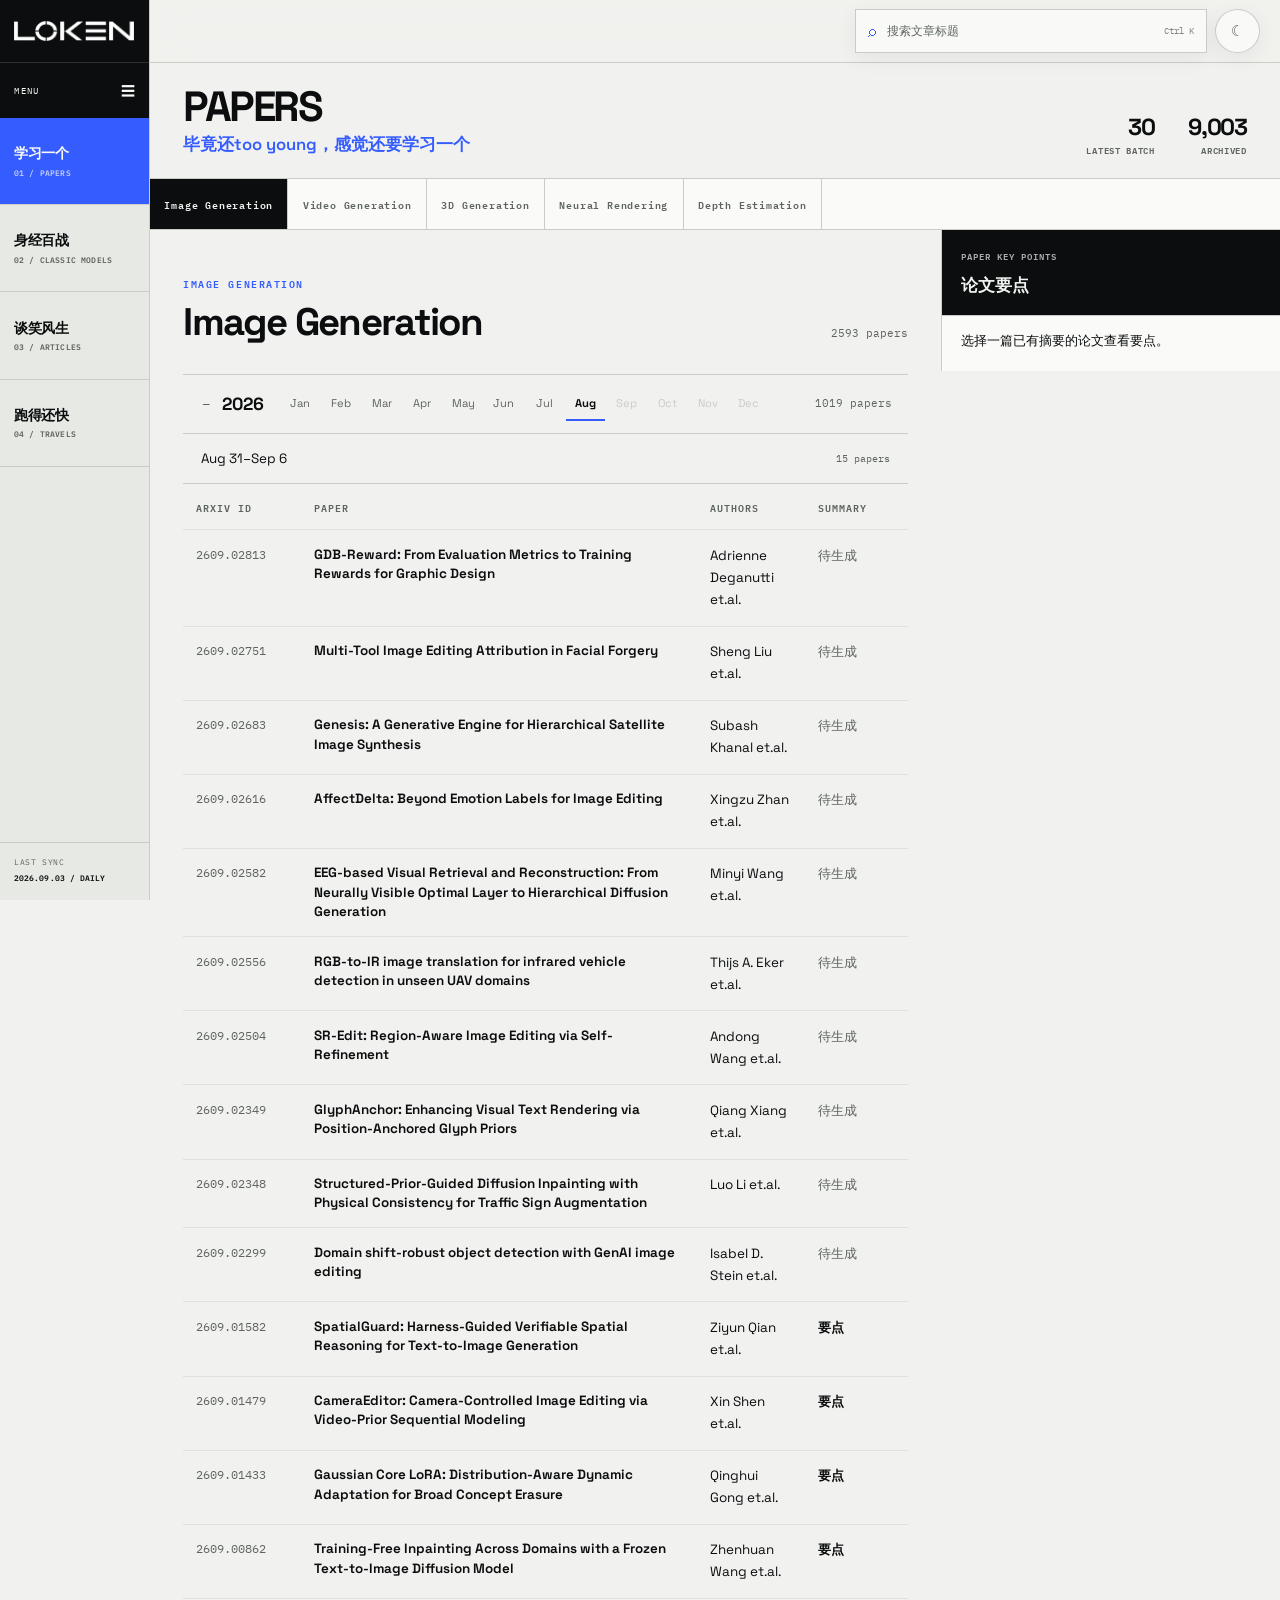
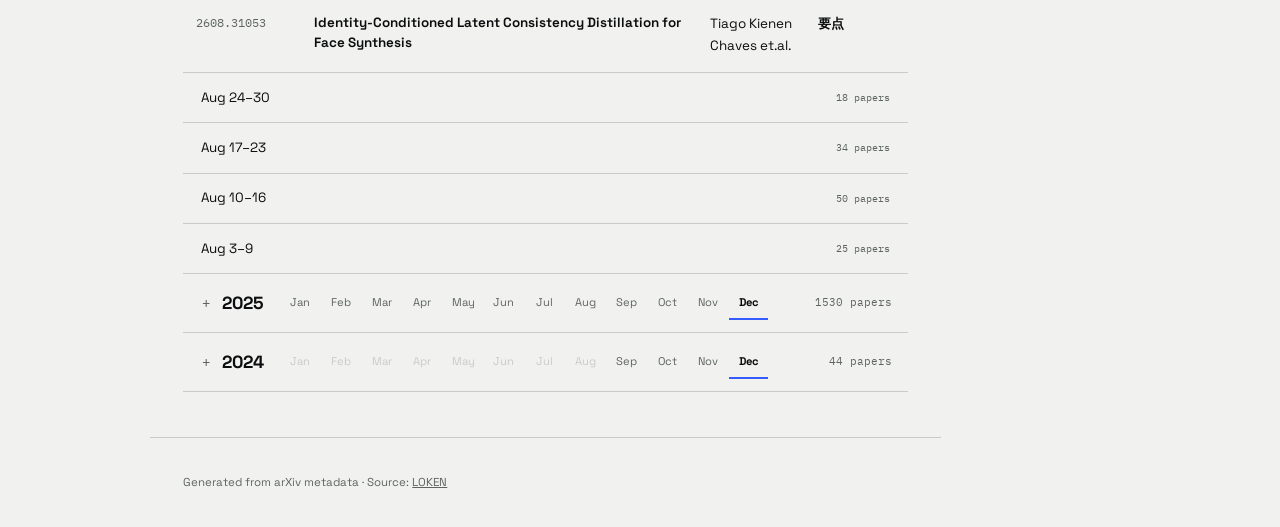
==== docs/index.html @ 2767a49e "fix: preserve inline navigation access" ====
<!doctype html>
<html lang="zh-CN">
<head>
  <meta charset="utf-8">
  <meta name="viewport" content="width=device-width, initial-scale=1">
  <meta name="description" content="A daily index of image, video, and 3D generation, neural rendering, and depth estimation papers from arXiv.">
  <title>LOKEN</title>
  <script>
    (() => {
      document.documentElement.classList.add("js");
      let theme = null;
      let contextOpen = null;
      try {
        theme = window.localStorage.getItem("arxiv-theme");
        contextOpen = window.localStorage.getItem("togos-secondary-sidebar-collapsed");
      } catch (error) { /* Storage can be unavailable. */ }
      if (theme !== "light" && theme !== "dark") {
        theme = window.matchMedia("(prefers-color-scheme: dark)").matches ? "dark" : "light";
      }
      document.documentElement.dataset.theme = theme;
      if (contextOpen === "false") document.documentElement.dataset.contextOpen = "true";
    })();
  </script>
  <link rel="stylesheet" href="assets/css/site.css?v=11">
  <script src="assets/js/site-shell.js?v=11" defer></script>
  <script src="assets/js/search-core.js?v=11" defer></script>
  <script src="assets/js/search.js?v=11" defer></script>
  <script src="assets/js/sidebar.js?v=11" defer></script>
</head>
<body data-site-root="" data-active-section="learning" class="learning-page">
  <header class="site-utility" aria-label="页面工具">
    <button class="sidebar-toggle" type="button" aria-controls="navigation-shell" aria-expanded="false">
      <span aria-hidden="true" data-sidebar-toggle-icon>☰</span><span data-sidebar-toggle-label>导航</span>
    </button>
    <div class="site-search" data-search-root>
      <label class="site-search-field" for="search-input">
        <span aria-hidden="true">⌕</span>
        <input id="search-input" type="search" placeholder="搜索文章标题"
               aria-label="搜索文章标题" role="combobox"
               autocomplete="off" aria-autocomplete="list" aria-controls="search-results" aria-expanded="false">
        <kbd aria-hidden="true">Ctrl K</kbd>
      </label>
      <div class="search-popover" data-search-popover hidden>
        <p class="search-status" data-search-status aria-live="polite">输入标题关键词开始搜索</p>
        <div id="search-results" class="search-results" data-search-results role="listbox"></div>
      </div>
    </div>
    <button class="theme-toggle" type="button" aria-label="切换颜色主题" aria-pressed="false">
      <span data-theme-icon aria-hidden="true"></span>
    </button>
  </header>
  <div class="sidebar-scrim" data-sidebar-close></div>
<div class="navigation-shell" id="navigation-shell">
  <button class="navigation-close" type="button" data-navigation-close
          aria-label="关闭导航" hidden>×</button>
  <aside class="primary-sidebar" aria-label="知识主题">
    <a class="primary-brand" href="index.html" aria-label="LOKEN 首页"><img class="brand-logo" src="assets/images/loken-logo.png" width="1990" height="329" alt=""></a>
    <div class="primary-menu" aria-hidden="true"><span>MENU</span><span>☰</span></div>
    <nav class="primary-navigation" aria-label="知识主题">
      <a class="primary-nav-item is-active" href="index.html" aria-current="page"><span class="primary-nav-copy"><span class="primary-nav-label">学习一个</span><span class="primary-nav-meta">01 / PAPERS</span></span></a>
      <a class="primary-nav-item" href="milestone-models/flux.html"><span class="primary-nav-copy"><span class="primary-nav-label">身经百战</span><span class="primary-nav-meta">02 / CLASSIC MODELS</span></span></a>
      <a class="primary-nav-item" href="writings/index.html"><span class="primary-nav-copy"><span class="primary-nav-label">谈笑风生</span><span class="primary-nav-meta">03 / ARTICLES</span></span></a>
      <a class="primary-nav-item" href="journeys/index.html"><span class="primary-nav-copy"><span class="primary-nav-label">跑得还快</span><span class="primary-nav-meta">04 / TRAVELS</span></span></a>
    </nav>
    <div class="primary-sidebar-status"><span>LAST SYNC</span><strong>2026.09.03 / DAILY</strong></div>
  </aside>
</div>
  <main class="page-content" id="top">
    <header class="hero">
      <div class="section-intro">
        <h1 class="section-intro-title" id="section-learning-title">PAPERS</h1>
        <p class="section-intro-description">毕竟还too young，感觉还要学习一个</p>
      </div>
      <div class="hero-stats" aria-label="主题统计">
        <div><strong>30</strong><span>LATEST BATCH</span></div>
        <div><strong>9,003</strong><span>ARCHIVED</span></div>
      </div>
    </header>
<nav class="context-strip" aria-label="本页快捷目录" data-topic-navigation>
    <a class="context-strip-link is-active" href="?topic=image-generation#image-generation" aria-current="location" data-topic-filter="image-generation">Image Generation</a>
    <a class="context-strip-link" href="?topic=video-generation#video-generation" data-topic-filter="video-generation">Video Generation</a>
    <a class="context-strip-link" href="?topic=3d-generation#3d-generation" data-topic-filter="3d-generation">3D Generation</a>
    <a class="context-strip-link" href="?topic=neural-rendering#neural-rendering" data-topic-filter="neural-rendering">Neural Rendering</a>
    <a class="context-strip-link" href="?topic=depth-estimation#depth-estimation" data-topic-filter="depth-estimation">Depth Estimation</a>
  </nav>
<div class="learning-workspace">
  <div class="learning-archive">
<section class="topic-section is-topic-active" id="image-generation" data-topic-section="image-generation">
  <header class="topic-header">
    <p>Image Generation</p>
    <h2>Image Generation</h2>
    <span>2593 papers</span>
  </header>
  <section class="archive-year" data-archive-year data-expanded="true">
    <div class="archive-year-header">
      <button class="archive-year-toggle" type="button" aria-expanded="true" aria-controls="image-generation-2026-content">
        <span>2026</span>
      </button>
      <div class="archive-month-tabs" role="tablist" aria-label="2026 months">
        <button id="image-generation-2026-01-tab" type="button" role="tab" aria-controls="image-generation-2026-01" aria-selected="false" tabindex="-1" data-month-target="image-generation-2026-01">Jan</button>
        <button id="image-generation-2026-02-tab" type="button" role="tab" aria-controls="image-generation-2026-02" aria-selected="false" tabindex="-1" data-month-target="image-generation-2026-02">Feb</button>
        <button id="image-generation-2026-03-tab" type="button" role="tab" aria-controls="image-generation-2026-03" aria-selected="false" tabindex="-1" data-month-target="image-generation-2026-03">Mar</button>
        <button id="image-generation-2026-04-tab" type="button" role="tab" aria-controls="image-generation-2026-04" aria-selected="false" tabindex="-1" data-month-target="image-generation-2026-04">Apr</button>
        <button id="image-generation-2026-05-tab" type="button" role="tab" aria-controls="image-generation-2026-05" aria-selected="false" tabindex="-1" data-month-target="image-generation-2026-05">May</button>
        <button id="image-generation-2026-06-tab" type="button" role="tab" aria-controls="image-generation-2026-06" aria-selected="false" tabindex="-1" data-month-target="image-generation-2026-06">Jun</button>
        <button id="image-generation-2026-07-tab" type="button" role="tab" aria-controls="image-generation-2026-07" aria-selected="false" tabindex="-1" data-month-target="image-generation-2026-07">Jul</button>
        <button id="image-generation-2026-08-tab" type="button" role="tab" aria-controls="image-generation-2026-08" aria-selected="true" tabindex="0" data-month-target="image-generation-2026-08">Aug</button>
        <button type="button" role="tab" disabled aria-disabled="true" aria-selected="false">Sep</button>
        <button type="button" role="tab" disabled aria-disabled="true" aria-selected="false">Oct</button>
        <button type="button" role="tab" disabled aria-disabled="true" aria-selected="false">Nov</button>
        <button type="button" role="tab" disabled aria-disabled="true" aria-selected="false">Dec</button>
      </div>
      <span class="archive-year-count">1019 papers</span>
    </div>
    <div class="archive-year-content" id="image-generation-2026-content">
      <section class="archive-month-panel" id="image-generation-2026-08" role="tabpanel" aria-labelledby="image-generation-2026-08-tab" aria-hidden="false" data-active="true">
        <details class="archive-week" id="image-generation-2026-08-week-2026-08-31" open>
          <summary><span>Aug 31–Sep 6</span><span>15 papers</span></summary>
<div class="table-scroll">
  <table class="paper-table">
    <thead><tr><th>Arxiv ID</th><th>Paper</th><th>Authors</th><th>Summary</th></tr></thead>
    <tbody>
      <tr id="paper-2609.02813"><td class="paper-id" data-label="Arxiv ID"><a href="https://arxiv.org/abs/2609.02813" target="_blank" rel="noopener">2609.02813</a></td><td class="paper-title" data-label="Paper"><a href="https://arxiv.org/abs/2609.02813" target="_blank" rel="noopener">GDB-Reward: From Evaluation Metrics to Training Rewards for Graphic Design</a></td><td data-label="Authors">Adrienne Deganutti et.al.</td><td class="paper-summary" data-label="Summary"><span class="summary-pending">待生成</span></td></tr>
      <tr id="paper-2609.02751"><td class="paper-id" data-label="Arxiv ID"><a href="https://arxiv.org/abs/2609.02751" target="_blank" rel="noopener">2609.02751</a></td><td class="paper-title" data-label="Paper"><a href="https://arxiv.org/abs/2609.02751" target="_blank" rel="noopener">Multi-Tool Image Editing Attribution in Facial Forgery</a></td><td data-label="Authors">Sheng Liu et.al.</td><td class="paper-summary" data-label="Summary"><span class="summary-pending">待生成</span></td></tr>
      <tr id="paper-2609.02683"><td class="paper-id" data-label="Arxiv ID"><a href="https://arxiv.org/abs/2609.02683" target="_blank" rel="noopener">2609.02683</a></td><td class="paper-title" data-label="Paper"><a href="https://arxiv.org/abs/2609.02683" target="_blank" rel="noopener">Genesis: A Generative Engine for Hierarchical Satellite Image Synthesis</a></td><td data-label="Authors">Subash Khanal et.al.</td><td class="paper-summary" data-label="Summary"><span class="summary-pending">待生成</span></td></tr>
      <tr id="paper-2609.02616"><td class="paper-id" data-label="Arxiv ID"><a href="https://arxiv.org/abs/2609.02616" target="_blank" rel="noopener">2609.02616</a></td><td class="paper-title" data-label="Paper"><a href="https://arxiv.org/abs/2609.02616" target="_blank" rel="noopener">AffectDelta: Beyond Emotion Labels for Image Editing</a></td><td data-label="Authors">Xingzu Zhan et.al.</td><td class="paper-summary" data-label="Summary"><span class="summary-pending">待生成</span></td></tr>
      <tr id="paper-2609.02582"><td class="paper-id" data-label="Arxiv ID"><a href="https://arxiv.org/abs/2609.02582" target="_blank" rel="noopener">2609.02582</a></td><td class="paper-title" data-label="Paper"><a href="https://arxiv.org/abs/2609.02582" target="_blank" rel="noopener">EEG-based Visual Retrieval and Reconstruction: From Neurally Visible Optimal Layer to Hierarchical Diffusion Generation</a></td><td data-label="Authors">Minyi Wang et.al.</td><td class="paper-summary" data-label="Summary"><span class="summary-pending">待生成</span></td></tr>
      <tr id="paper-2609.02556"><td class="paper-id" data-label="Arxiv ID"><a href="https://arxiv.org/abs/2609.02556" target="_blank" rel="noopener">2609.02556</a></td><td class="paper-title" data-label="Paper"><a href="https://arxiv.org/abs/2609.02556" target="_blank" rel="noopener">RGB-to-IR image translation for infrared vehicle detection in unseen UAV domains</a></td><td data-label="Authors">Thijs A. Eker et.al.</td><td class="paper-summary" data-label="Summary"><span class="summary-pending">待生成</span></td></tr>
      <tr id="paper-2609.02504"><td class="paper-id" data-label="Arxiv ID"><a href="https://arxiv.org/abs/2609.02504" target="_blank" rel="noopener">2609.02504</a></td><td class="paper-title" data-label="Paper"><a href="https://arxiv.org/abs/2609.02504" target="_blank" rel="noopener">SR-Edit: Region-Aware Image Editing via Self-Refinement</a></td><td data-label="Authors">Andong Wang et.al.</td><td class="paper-summary" data-label="Summary"><span class="summary-pending">待生成</span></td></tr>
      <tr id="paper-2609.02349"><td class="paper-id" data-label="Arxiv ID"><a href="https://arxiv.org/abs/2609.02349" target="_blank" rel="noopener">2609.02349</a></td><td class="paper-title" data-label="Paper"><a href="https://arxiv.org/abs/2609.02349" target="_blank" rel="noopener">GlyphAnchor: Enhancing Visual Text Rendering via Position-Anchored Glyph Priors</a></td><td data-label="Authors">Qiang Xiang et.al.</td><td class="paper-summary" data-label="Summary"><span class="summary-pending">待生成</span></td></tr>
      <tr id="paper-2609.02348"><td class="paper-id" data-label="Arxiv ID"><a href="https://arxiv.org/abs/2609.02348" target="_blank" rel="noopener">2609.02348</a></td><td class="paper-title" data-label="Paper"><a href="https://arxiv.org/abs/2609.02348" target="_blank" rel="noopener">Structured-Prior-Guided Diffusion Inpainting with Physical Consistency for Traffic Sign Augmentation</a></td><td data-label="Authors">Luo Li et.al.</td><td class="paper-summary" data-label="Summary"><span class="summary-pending">待生成</span></td></tr>
      <tr id="paper-2609.02299"><td class="paper-id" data-label="Arxiv ID"><a href="https://arxiv.org/abs/2609.02299" target="_blank" rel="noopener">2609.02299</a></td><td class="paper-title" data-label="Paper"><a href="https://arxiv.org/abs/2609.02299" target="_blank" rel="noopener">Domain shift-robust object detection with GenAI image editing</a></td><td data-label="Authors">Isabel D. Stein et.al.</td><td class="paper-summary" data-label="Summary"><span class="summary-pending">待生成</span></td></tr>
      <tr id="paper-2609.01582"><td class="paper-id" data-label="Arxiv ID"><a href="https://arxiv.org/abs/2609.01582" target="_blank" rel="noopener">2609.01582</a></td><td class="paper-title" data-label="Paper"><a href="https://arxiv.org/abs/2609.01582" target="_blank" rel="noopener">SpatialGuard: Harness-Guided Verifiable Spatial Reasoning for Text-to-Image Generation</a></td><td data-label="Authors">Ziyun Qian et.al.</td><td class="paper-summary" data-label="Summary"><a class="summary-link" href="notes/image-generation.html#summary-2609.01582" data-summary-url="notes/image-generation.html#summary-2609.01582" data-summary-id="summary-2609.01582" aria-controls="paper-summary-panel" aria-expanded="false">要点</a></td></tr>
      <tr id="paper-2609.01479"><td class="paper-id" data-label="Arxiv ID"><a href="https://arxiv.org/abs/2609.01479" target="_blank" rel="noopener">2609.01479</a></td><td class="paper-title" data-label="Paper"><a href="https://arxiv.org/abs/2609.01479" target="_blank" rel="noopener">CameraEditor: Camera-Controlled Image Editing via Video-Prior Sequential Modeling</a></td><td data-label="Authors">Xin Shen et.al.</td><td class="paper-summary" data-label="Summary"><a class="summary-link" href="notes/image-generation.html#summary-2609.01479" data-summary-url="notes/image-generation.html#summary-2609.01479" data-summary-id="summary-2609.01479" aria-controls="paper-summary-panel" aria-expanded="false">要点</a></td></tr>
      <tr id="paper-2609.01433"><td class="paper-id" data-label="Arxiv ID"><a href="https://arxiv.org/abs/2609.01433" target="_blank" rel="noopener">2609.01433</a></td><td class="paper-title" data-label="Paper"><a href="https://arxiv.org/abs/2609.01433" target="_blank" rel="noopener">Gaussian Core LoRA: Distribution-Aware Dynamic Adaptation for Broad Concept Erasure</a></td><td data-label="Authors">Qinghui Gong et.al.</td><td class="paper-summary" data-label="Summary"><a class="summary-link" href="notes/image-generation.html#summary-2609.01433" data-summary-url="notes/image-generation.html#summary-2609.01433" data-summary-id="summary-2609.01433" aria-controls="paper-summary-panel" aria-expanded="false">要点</a></td></tr>
      <tr id="paper-2609.00862"><td class="paper-id" data-label="Arxiv ID"><a href="https://arxiv.org/abs/2609.00862" target="_blank" rel="noopener">2609.00862</a></td><td class="paper-title" data-label="Paper"><a href="https://arxiv.org/abs/2609.00862" target="_blank" rel="noopener">Training-Free Inpainting Across Domains with a Frozen Text-to-Image Diffusion Model</a></td><td data-label="Authors">Zhenhuan Wang et.al.</td><td class="paper-summary" data-label="Summary"><a class="summary-link" href="notes/image-generation.html#summary-2609.00862" data-summary-url="notes/image-generation.html#summary-2609.00862" data-summary-id="summary-2609.00862" aria-controls="paper-summary-panel" aria-expanded="false">要点</a></td></tr>
      <tr id="paper-2608.31053"><td class="paper-id" data-label="Arxiv ID"><a href="https://arxiv.org/abs/2608.31053" target="_blank" rel="noopener">2608.31053</a></td><td class="paper-title" data-label="Paper"><a href="https://arxiv.org/abs/2608.31053" target="_blank" rel="noopener">Identity-Conditioned Latent Consistency Distillation for Face Synthesis</a></td><td data-label="Authors">Tiago Kienen Chaves et.al.</td><td class="paper-summary" data-label="Summary"><a class="summary-link" href="notes/image-generation.html#summary-2608.31053" data-summary-url="notes/image-generation.html#summary-2608.31053" data-summary-id="summary-2608.31053" aria-controls="paper-summary-panel" aria-expanded="false">要点</a></td></tr>
    </tbody>
  </table>
</div>
        </details>
        <details class="archive-week" id="image-generation-2026-08-week-2026-08-24">
          <summary><span>Aug 24–30</span><span>18 papers</span></summary>
<div class="table-scroll">
  <table class="paper-table">
    <thead><tr><th>Arxiv ID</th><th>Paper</th><th>Authors</th><th>Summary</th></tr></thead>
    <tbody>
      <tr id="paper-2608.29997"><td class="paper-id" data-label="Arxiv ID"><a href="https://arxiv.org/abs/2608.29997" target="_blank" rel="noopener">2608.29997</a></td><td class="paper-title" data-label="Paper"><a href="https://arxiv.org/abs/2608.29997" target="_blank" rel="noopener">Discrete Diffusion Bridges for Spatiotemporally Aligned Image Translation and Generation</a></td><td data-label="Authors">Xing Xie et.al.</td><td class="paper-summary" data-label="Summary"><a class="summary-link" href="notes/image-generation.html#summary-2608.29997" data-summary-url="notes/image-generation.html#summary-2608.29997" data-summary-id="summary-2608.29997" aria-controls="paper-summary-panel" aria-expanded="false">要点</a></td></tr>
      <tr id="paper-2608.29925"><td class="paper-id" data-label="Arxiv ID"><a href="https://arxiv.org/abs/2608.29925" target="_blank" rel="noopener">2608.29925</a></td><td class="paper-title" data-label="Paper"><a href="https://arxiv.org/abs/2608.29925" target="_blank" rel="noopener">Dior: Drawing the Light of Image via Material-Decoupled Illumination Representation</a></td><td data-label="Authors">Xuanpu Zhang et.al.</td><td class="paper-summary" data-label="Summary"><a class="summary-link" href="notes/image-generation.html#summary-2608.29925" data-summary-url="notes/image-generation.html#summary-2608.29925" data-summary-id="summary-2608.29925" aria-controls="paper-summary-panel" aria-expanded="false">要点</a></td></tr>
      <tr id="paper-2608.29809"><td class="paper-id" data-label="Arxiv ID"><a href="https://arxiv.org/abs/2608.29809" target="_blank" rel="noopener">2608.29809</a></td><td class="paper-title" data-label="Paper"><a href="https://arxiv.org/abs/2608.29809" target="_blank" rel="noopener">RegionCache: Semantic-Aware Region Reuse for Efficient Multi-Turn Image Generation</a></td><td data-label="Authors">Peizheng Li et.al.</td><td class="paper-summary" data-label="Summary"><a class="summary-link" href="notes/image-generation.html#summary-2608.29809" data-summary-url="notes/image-generation.html#summary-2608.29809" data-summary-id="summary-2608.29809" aria-controls="paper-summary-panel" aria-expanded="false">要点</a></td></tr>
      <tr id="paper-2608.29804"><td class="paper-id" data-label="Arxiv ID"><a href="https://arxiv.org/abs/2608.29804" target="_blank" rel="noopener">2608.29804</a></td><td class="paper-title" data-label="Paper"><a href="https://arxiv.org/abs/2608.29804" target="_blank" rel="noopener">Beyond Global Realism: Virtual Try-On Evaluation and Optimization with Dimension-wise Garment Fidelity Assessment</a></td><td data-label="Authors">Kaidong Zhang et.al.</td><td class="paper-summary" data-label="Summary"><a class="summary-link" href="notes/image-generation.html#summary-2608.29804" data-summary-url="notes/image-generation.html#summary-2608.29804" data-summary-id="summary-2608.29804" aria-controls="paper-summary-panel" aria-expanded="false">要点</a></td></tr>
      <tr id="paper-2608.29335"><td class="paper-id" data-label="Arxiv ID"><a href="https://arxiv.org/abs/2608.29335" target="_blank" rel="noopener">2608.29335</a></td><td class="paper-title" data-label="Paper"><a href="https://arxiv.org/abs/2608.29335" target="_blank" rel="noopener">GenFirst: Generation Before Reconstruction for Stable End-to-End Latent Generative Modeling</a></td><td data-label="Authors">Guangting Zheng et.al.</td><td class="paper-summary" data-label="Summary"><a class="summary-link" href="notes/image-generation.html#summary-2608.29335" data-summary-url="notes/image-generation.html#summary-2608.29335" data-summary-id="summary-2608.29335" aria-controls="paper-summary-panel" aria-expanded="false">要点</a></td></tr>
      <tr id="paper-2608.29233"><td class="paper-id" data-label="Arxiv ID"><a href="https://arxiv.org/abs/2608.29233" target="_blank" rel="noopener">2608.29233</a></td><td class="paper-title" data-label="Paper"><a href="https://arxiv.org/abs/2608.29233" target="_blank" rel="noopener">Generalization over Memorization: Generalization-Aware Diffusion Adaptation for Single-Image Multi-View Synthesis</a></td><td data-label="Authors">Jie Li et.al.</td><td class="paper-summary" data-label="Summary"><a class="summary-link" href="notes/image-generation.html#summary-2608.29233" data-summary-url="notes/image-generation.html#summary-2608.29233" data-summary-id="summary-2608.29233" aria-controls="paper-summary-panel" aria-expanded="false">要点</a></td></tr>
      <tr id="paper-2608.29160"><td class="paper-id" data-label="Arxiv ID"><a href="https://arxiv.org/abs/2608.29160" target="_blank" rel="noopener">2608.29160</a></td><td class="paper-title" data-label="Paper"><a href="https://arxiv.org/abs/2608.29160" target="_blank" rel="noopener">Training-Free Hidden-State Refinement for Flow-Matching Image Generators</a></td><td data-label="Authors">Yuanyi Yan et.al.</td><td class="paper-summary" data-label="Summary"><a class="summary-link" href="notes/image-generation.html#summary-2608.29160" data-summary-url="notes/image-generation.html#summary-2608.29160" data-summary-id="summary-2608.29160" aria-controls="paper-summary-panel" aria-expanded="false">要点</a></td></tr>
      <tr id="paper-2608.28082"><td class="paper-id" data-label="Arxiv ID"><a href="https://arxiv.org/abs/2608.28082" target="_blank" rel="noopener">2608.28082</a></td><td class="paper-title" data-label="Paper"><a href="https://arxiv.org/abs/2608.28082" target="_blank" rel="noopener">Attribute Token Arithmetic: Disentangled and Continuous Semantic Control for Visual Autoregressive Models</a></td><td data-label="Authors">Xindi Yang et.al.</td><td class="paper-summary" data-label="Summary"><a class="summary-link" href="notes/image-generation.html#summary-2608.28082" data-summary-url="notes/image-generation.html#summary-2608.28082" data-summary-id="summary-2608.28082" aria-controls="paper-summary-panel" aria-expanded="false">要点</a></td></tr>
      <tr id="paper-2608.26956"><td class="paper-id" data-label="Arxiv ID"><a href="https://arxiv.org/abs/2608.26956" target="_blank" rel="noopener">2608.26956</a></td><td class="paper-title" data-label="Paper"><a href="https://arxiv.org/abs/2608.26956" target="_blank" rel="noopener">RubricRM: Generative Reward Modeling via Dynamic Rubrics for Image Generation and Editing</a></td><td data-label="Authors">Zijian Kan et.al.</td><td class="paper-summary" data-label="Summary"><a class="summary-link" href="notes/image-generation.html#summary-2608.26956" data-summary-url="notes/image-generation.html#summary-2608.26956" data-summary-id="summary-2608.26956" aria-controls="paper-summary-panel" aria-expanded="false">要点</a></td></tr>
      <tr id="paper-2608.25648"><td class="paper-id" data-label="Arxiv ID"><a href="https://arxiv.org/abs/2608.25648" target="_blank" rel="noopener">2608.25648</a></td><td class="paper-title" data-label="Paper"><a href="https://arxiv.org/abs/2608.25648" target="_blank" rel="noopener">MAMA-FLUX.2: Image-to-Image Synthesis of Post-Contrast Breast DCE-MRI for the MAMA-SYNTH Challenge</a></td><td data-label="Authors">Kamil Kwarciak et.al.</td><td class="paper-summary" data-label="Summary"><a class="summary-link" href="notes/image-generation.html#summary-2608.25648" data-summary-url="notes/image-generation.html#summary-2608.25648" data-summary-id="summary-2608.25648" aria-controls="paper-summary-panel" aria-expanded="false">要点</a></td></tr>
      <tr id="paper-2608.25386"><td class="paper-id" data-label="Arxiv ID"><a href="https://arxiv.org/abs/2608.25386" target="_blank" rel="noopener">2608.25386</a></td><td class="paper-title" data-label="Paper"><a href="https://arxiv.org/abs/2608.25386" target="_blank" rel="noopener">Efficient Training with Foresight: Multi-Token Auxiliary Supervision for Autoregressive Image Generation</a></td><td data-label="Authors">Guo Niu et.al.</td><td class="paper-summary" data-label="Summary"><a class="summary-link" href="notes/image-generation.html#summary-2608.25386" data-summary-url="notes/image-generation.html#summary-2608.25386" data-summary-id="summary-2608.25386" aria-controls="paper-summary-panel" aria-expanded="false">要点</a></td></tr>
      <tr id="paper-2608.25380"><td class="paper-id" data-label="Arxiv ID"><a href="https://arxiv.org/abs/2608.25380" target="_blank" rel="noopener">2608.25380</a></td><td class="paper-title" data-label="Paper"><a href="https://arxiv.org/abs/2608.25380" target="_blank" rel="noopener">APT: Accelerating Diffusion Transformers via Attention Probability-Guided Pruning and Quantization</a></td><td data-label="Authors">Sungyeob Yoo et.al.</td><td class="paper-summary" data-label="Summary"><a class="summary-link" href="notes/image-generation.html#summary-2608.25380" data-summary-url="notes/image-generation.html#summary-2608.25380" data-summary-id="summary-2608.25380" aria-controls="paper-summary-panel" aria-expanded="false">要点</a></td></tr>
      <tr id="paper-2608.24563"><td class="paper-id" data-label="Arxiv ID"><a href="https://arxiv.org/abs/2608.24563" target="_blank" rel="noopener">2608.24563</a></td><td class="paper-title" data-label="Paper"><a href="https://arxiv.org/abs/2608.24563" target="_blank" rel="noopener">X-MULTI: VLM-based Imaging Factor Disentanglement for Factor-Aware Image Synthesis</a></td><td data-label="Authors">Sonali Godavarthy et.al.</td><td class="paper-summary" data-label="Summary"><a class="summary-link" href="notes/image-generation.html#summary-2608.24563" data-summary-url="notes/image-generation.html#summary-2608.24563" data-summary-id="summary-2608.24563" aria-controls="paper-summary-panel" aria-expanded="false">要点</a></td></tr>
      <tr id="paper-2608.24119"><td class="paper-id" data-label="Arxiv ID"><a href="https://arxiv.org/abs/2608.24119" target="_blank" rel="noopener">2608.24119</a></td><td class="paper-title" data-label="Paper"><a href="https://arxiv.org/abs/2608.24119" target="_blank" rel="noopener">TransPhy: Visual In-Context Learning for Physically Grounded Image Editing</a></td><td data-label="Authors">Siyi Xie et.al.</td><td class="paper-summary" data-label="Summary"><a class="summary-link" href="notes/image-generation.html#summary-2608.24119" data-summary-url="notes/image-generation.html#summary-2608.24119" data-summary-id="summary-2608.24119" aria-controls="paper-summary-panel" aria-expanded="false">要点</a></td></tr>
      <tr id="paper-2608.23999"><td class="paper-id" data-label="Arxiv ID"><a href="https://arxiv.org/abs/2608.23999" target="_blank" rel="noopener">2608.23999</a></td><td class="paper-title" data-label="Paper"><a href="https://arxiv.org/abs/2608.23999" target="_blank" rel="noopener">The urban right to AI: Pluralistic co-design and governance of public space</a></td><td data-label="Authors">Rashid Mushkani et.al.</td><td class="paper-summary" data-label="Summary"><a class="summary-link" href="notes/image-generation.html#summary-2608.23999" data-summary-url="notes/image-generation.html#summary-2608.23999" data-summary-id="summary-2608.23999" aria-controls="paper-summary-panel" aria-expanded="false">要点</a></td></tr>
      <tr id="paper-2608.23140"><td class="paper-id" data-label="Arxiv ID"><a href="https://arxiv.org/abs/2608.23140" target="_blank" rel="noopener">2608.23140</a></td><td class="paper-title" data-label="Paper"><a href="https://arxiv.org/abs/2608.23140" target="_blank" rel="noopener">MIVIFI: Bridging Perspective and Fisheye Domains for Training Multi-View Fisheye Image Generation Models</a></td><td data-label="Authors">Matthias Neuwirth-Trapp et.al.</td><td class="paper-summary" data-label="Summary"><a class="summary-link" href="notes/image-generation.html#summary-2608.23140" data-summary-url="notes/image-generation.html#summary-2608.23140" data-summary-id="summary-2608.23140" aria-controls="paper-summary-panel" aria-expanded="false">要点</a></td></tr>
      <tr id="paper-2608.23024"><td class="paper-id" data-label="Arxiv ID"><a href="https://arxiv.org/abs/2608.23024" target="_blank" rel="noopener">2608.23024</a></td><td class="paper-title" data-label="Paper"><a href="https://arxiv.org/abs/2608.23024" target="_blank" rel="noopener">When the Edit Changes the Patient: Measuring Identity Preservation in Counterfactual Retinal Images</a></td><td data-label="Authors">Andrea Posada et.al.</td><td class="paper-summary" data-label="Summary"><a class="summary-link" href="notes/image-generation.html#summary-2608.23024" data-summary-url="notes/image-generation.html#summary-2608.23024" data-summary-id="summary-2608.23024" aria-controls="paper-summary-panel" aria-expanded="false">要点</a></td></tr>
      <tr id="paper-2608.22780"><td class="paper-id" data-label="Arxiv ID"><a href="https://arxiv.org/abs/2608.22780" target="_blank" rel="noopener">2608.22780</a></td><td class="paper-title" data-label="Paper"><a href="https://arxiv.org/abs/2608.22780" target="_blank" rel="noopener">Can We Perform Online RL for Image Editing without Editing Rewards?</a></td><td data-label="Authors">Qichao Ma et.al.</td><td class="paper-summary" data-label="Summary"><a class="summary-link" href="notes/image-generation.html#summary-2608.22780" data-summary-url="notes/image-generation.html#summary-2608.22780" data-summary-id="summary-2608.22780" aria-controls="paper-summary-panel" aria-expanded="false">要点</a></td></tr>
    </tbody>
  </table>
</div>
        </details>
        <details class="archive-week" id="image-generation-2026-08-week-2026-08-17">
          <summary><span>Aug 17–23</span><span>34 papers</span></summary>
<div class="table-scroll">
  <table class="paper-table">
    <thead><tr><th>Arxiv ID</th><th>Paper</th><th>Authors</th><th>Summary</th></tr></thead>
    <tbody>
      <tr id="paper-2608.22619"><td class="paper-id" data-label="Arxiv ID"><a href="https://arxiv.org/abs/2608.22619" target="_blank" rel="noopener">2608.22619</a></td><td class="paper-title" data-label="Paper"><a href="https://arxiv.org/abs/2608.22619" target="_blank" rel="noopener">GET: Generative Embedding Translation for Medical Image Segmentation</a></td><td data-label="Authors">Md Maklachur Rahman et.al.</td><td class="paper-summary" data-label="Summary"><a class="summary-link" href="notes/image-generation.html#summary-2608.22619" data-summary-url="notes/image-generation.html#summary-2608.22619" data-summary-id="summary-2608.22619" aria-controls="paper-summary-panel" aria-expanded="false">要点</a></td></tr>
      <tr id="paper-2608.22521"><td class="paper-id" data-label="Arxiv ID"><a href="https://arxiv.org/abs/2608.22521" target="_blank" rel="noopener">2608.22521</a></td><td class="paper-title" data-label="Paper"><a href="https://arxiv.org/abs/2608.22521" target="_blank" rel="noopener">VISTA: Test-Time Compositional Alignment for Visual Autoregressive Generation</a></td><td data-label="Authors">Hossein Shahabadi et.al.</td><td class="paper-summary" data-label="Summary"><a class="summary-link" href="notes/image-generation.html#summary-2608.22521" data-summary-url="notes/image-generation.html#summary-2608.22521" data-summary-id="summary-2608.22521" aria-controls="paper-summary-panel" aria-expanded="false">要点</a></td></tr>
      <tr id="paper-2608.21776"><td class="paper-id" data-label="Arxiv ID"><a href="https://arxiv.org/abs/2608.21776" target="_blank" rel="noopener">2608.21776</a></td><td class="paper-title" data-label="Paper"><a href="https://arxiv.org/abs/2608.21776" target="_blank" rel="noopener">SpatialDiff: 3D-Aware Object Movement via Implicit Spatial Modeling</a></td><td data-label="Authors">Zheng Liu et.al.</td><td class="paper-summary" data-label="Summary"><a class="summary-link" href="notes/image-generation.html#summary-2608.21776" data-summary-url="notes/image-generation.html#summary-2608.21776" data-summary-id="summary-2608.21776" aria-controls="paper-summary-panel" aria-expanded="false">要点</a></td></tr>
      <tr id="paper-2608.21748"><td class="paper-id" data-label="Arxiv ID"><a href="https://arxiv.org/abs/2608.21748" target="_blank" rel="noopener">2608.21748</a></td><td class="paper-title" data-label="Paper"><a href="https://arxiv.org/abs/2608.21748" target="_blank" rel="noopener">Calibrate What You SHIP: Post-Selection Risk Control for Verifier-Guided Text-to-Image Generation</a></td><td data-label="Authors">Xuanhua Yin et.al.</td><td class="paper-summary" data-label="Summary"><a class="summary-link" href="notes/image-generation.html#summary-2608.21748" data-summary-url="notes/image-generation.html#summary-2608.21748" data-summary-id="summary-2608.21748" aria-controls="paper-summary-panel" aria-expanded="false">要点</a></td></tr>
      <tr id="paper-2608.21713"><td class="paper-id" data-label="Arxiv ID"><a href="https://arxiv.org/abs/2608.21713" target="_blank" rel="noopener">2608.21713</a></td><td class="paper-title" data-label="Paper"><a href="https://arxiv.org/abs/2608.21713" target="_blank" rel="noopener">The Plan, Not the Decoder: Diagnosing and Repairing Compositional Failure in Reasoning-Augmented Text-to-Image Generation</a></td><td data-label="Authors">Ashritha Gonuguntla et.al.</td><td class="paper-summary" data-label="Summary"><a class="summary-link" href="notes/image-generation.html#summary-2608.21713" data-summary-url="notes/image-generation.html#summary-2608.21713" data-summary-id="summary-2608.21713" aria-controls="paper-summary-panel" aria-expanded="false">要点</a></td></tr>
      <tr id="paper-2608.21229"><td class="paper-id" data-label="Arxiv ID"><a href="https://arxiv.org/abs/2608.21229" target="_blank" rel="noopener">2608.21229</a></td><td class="paper-title" data-label="Paper"><a href="https://arxiv.org/abs/2608.21229" target="_blank" rel="noopener">Anchoring Instruction Outside Mask: Exact Reference Caching for Efficient In-Context Diffusion Transformers</a></td><td data-label="Authors">Yangshuai Liu et.al.</td><td class="paper-summary" data-label="Summary"><a class="summary-link" href="notes/image-generation.html#summary-2608.21229" data-summary-url="notes/image-generation.html#summary-2608.21229" data-summary-id="summary-2608.21229" aria-controls="paper-summary-panel" aria-expanded="false">要点</a></td></tr>
      <tr id="paper-2608.20334"><td class="paper-id" data-label="Arxiv ID"><a href="https://arxiv.org/abs/2608.20334" target="_blank" rel="noopener">2608.20334</a></td><td class="paper-title" data-label="Paper"><a href="https://arxiv.org/abs/2608.20334" target="_blank" rel="noopener">Exploring the Performance Frontier of Compact Unified Image Generation Models</a></td><td data-label="Authors">Taihang Hu et.al.</td><td class="paper-summary" data-label="Summary"><a class="summary-link" href="notes/image-generation.html#summary-2608.20334" data-summary-url="notes/image-generation.html#summary-2608.20334" data-summary-id="summary-2608.20334" aria-controls="paper-summary-panel" aria-expanded="false">要点</a></td></tr>
      <tr id="paper-2608.20336"><td class="paper-id" data-label="Arxiv ID"><a href="https://arxiv.org/abs/2608.20336" target="_blank" rel="noopener">2608.20336</a></td><td class="paper-title" data-label="Paper"><a href="https://arxiv.org/abs/2608.20336" target="_blank" rel="noopener">WithEveryone: Unified Planning and Identity Grounding for Group Image Generation</a></td><td data-label="Authors">Hengyuan Xu et.al.</td><td class="paper-summary" data-label="Summary"><a class="summary-link" href="notes/image-generation.html#summary-2608.20336" data-summary-url="notes/image-generation.html#summary-2608.20336" data-summary-id="summary-2608.20336" aria-controls="paper-summary-panel" aria-expanded="false">要点</a></td></tr>
      <tr id="paper-2608.20161"><td class="paper-id" data-label="Arxiv ID"><a href="https://arxiv.org/abs/2608.20161" target="_blank" rel="noopener">2608.20161</a></td><td class="paper-title" data-label="Paper"><a href="https://arxiv.org/abs/2608.20161" target="_blank" rel="noopener">DARS: Dual-Level Credit Assignment RL with Structured Reasoning for Instruction-Based Image Editing</a></td><td data-label="Authors">Haoxiang Cao et.al.</td><td class="paper-summary" data-label="Summary"><a class="summary-link" href="notes/image-generation.html#summary-2608.20161" data-summary-url="notes/image-generation.html#summary-2608.20161" data-summary-id="summary-2608.20161" aria-controls="paper-summary-panel" aria-expanded="false">要点</a></td></tr>
      <tr id="paper-2608.19637"><td class="paper-id" data-label="Arxiv ID"><a href="https://arxiv.org/abs/2608.19637" target="_blank" rel="noopener">2608.19637</a></td><td class="paper-title" data-label="Paper"><a href="https://arxiv.org/abs/2608.19637" target="_blank" rel="noopener">TextRefine: Improving Textual Fidelity, Spatial Placement, and Glyph Rendering for Text Editing in Product Posters</a></td><td data-label="Authors">Honglie Wang et.al.</td><td class="paper-summary" data-label="Summary"><a class="summary-link" href="notes/image-generation.html#summary-2608.19637" data-summary-url="notes/image-generation.html#summary-2608.19637" data-summary-id="summary-2608.19637" aria-controls="paper-summary-panel" aria-expanded="false">要点</a></td></tr>
      <tr id="paper-2608.19000"><td class="paper-id" data-label="Arxiv ID"><a href="https://arxiv.org/abs/2608.19000" target="_blank" rel="noopener">2608.19000</a></td><td class="paper-title" data-label="Paper"><a href="https://arxiv.org/abs/2608.19000" target="_blank" rel="noopener">Mise-en-Scène: Implicit Layout Emergence in Diffusion Transformers for Human-AI Design Co-Creation</a></td><td data-label="Authors">Zipeng Xu et.al.</td><td class="paper-summary" data-label="Summary"><a class="summary-link" href="notes/image-generation.html#summary-2608.19000" data-summary-url="notes/image-generation.html#summary-2608.19000" data-summary-id="summary-2608.19000" aria-controls="paper-summary-panel" aria-expanded="false">要点</a></td></tr>
      <tr id="paper-2608.18968"><td class="paper-id" data-label="Arxiv ID"><a href="https://arxiv.org/abs/2608.18968" target="_blank" rel="noopener">2608.18968</a></td><td class="paper-title" data-label="Paper"><a href="https://arxiv.org/abs/2608.18968" target="_blank" rel="noopener">Frozen DINO Localizes Image Edits Without a Localizer</a></td><td data-label="Authors">Zane Kumar et.al.</td><td class="paper-summary" data-label="Summary"><a class="summary-link" href="notes/image-generation.html#summary-2608.18968" data-summary-url="notes/image-generation.html#summary-2608.18968" data-summary-id="summary-2608.18968" aria-controls="paper-summary-panel" aria-expanded="false">要点</a></td></tr>
      <tr id="paper-2608.18076"><td class="paper-id" data-label="Arxiv ID"><a href="https://arxiv.org/abs/2608.18076" target="_blank" rel="noopener">2608.18076</a></td><td class="paper-title" data-label="Paper"><a href="https://arxiv.org/abs/2608.18076" target="_blank" rel="noopener">From Corpora to Co-Evolving Capabilities: Capability-Centric Data Design for Generalist Image Generation</a></td><td data-label="Authors">Xingjian Wang et.al.</td><td class="paper-summary" data-label="Summary"><a class="summary-link" href="notes/image-generation.html#summary-2608.18076" data-summary-url="notes/image-generation.html#summary-2608.18076" data-summary-id="summary-2608.18076" aria-controls="paper-summary-panel" aria-expanded="false">要点</a></td></tr>
      <tr id="paper-2608.18063"><td class="paper-id" data-label="Arxiv ID"><a href="https://arxiv.org/abs/2608.18063" target="_blank" rel="noopener">2608.18063</a></td><td class="paper-title" data-label="Paper"><a href="https://arxiv.org/abs/2608.18063" target="_blank" rel="noopener">EDITBRIDGE: Towards Faithful and Efficient Ultra-High-Resolution Image Editing</a></td><td data-label="Authors">Jiayi Song et.al.</td><td class="paper-summary" data-label="Summary"><a class="summary-link" href="notes/image-generation.html#summary-2608.18063" data-summary-url="notes/image-generation.html#summary-2608.18063" data-summary-id="summary-2608.18063" aria-controls="paper-summary-panel" aria-expanded="false">要点</a></td></tr>
      <tr id="paper-2608.18040"><td class="paper-id" data-label="Arxiv ID"><a href="https://arxiv.org/abs/2608.18040" target="_blank" rel="noopener">2608.18040</a></td><td class="paper-title" data-label="Paper"><a href="https://arxiv.org/abs/2608.18040" target="_blank" rel="noopener">Optimize Your Sampling: Tuned Diffusion Sampling with Bayesian Optimization</a></td><td data-label="Authors">Travis Zhang et.al.</td><td class="paper-summary" data-label="Summary"><a class="summary-link" href="notes/image-generation.html#summary-2608.18040" data-summary-url="notes/image-generation.html#summary-2608.18040" data-summary-id="summary-2608.18040" aria-controls="paper-summary-panel" aria-expanded="false">要点</a></td></tr>
      <tr id="paper-2608.17995"><td class="paper-id" data-label="Arxiv ID"><a href="https://arxiv.org/abs/2608.17995" target="_blank" rel="noopener">2608.17995</a></td><td class="paper-title" data-label="Paper"><a href="https://arxiv.org/abs/2608.17995" target="_blank" rel="noopener">AViTS: Adaptive Spatiotemporal Token Selection for Efficient Dynamic-Resolution Generation</a></td><td data-label="Authors">Haoran Qin et.al.</td><td class="paper-summary" data-label="Summary"><a class="summary-link" href="notes/image-generation.html#summary-2608.17995" data-summary-url="notes/image-generation.html#summary-2608.17995" data-summary-id="summary-2608.17995" aria-controls="paper-summary-panel" aria-expanded="false">要点</a></td></tr>
      <tr id="paper-2608.17883"><td class="paper-id" data-label="Arxiv ID"><a href="https://arxiv.org/abs/2608.17883" target="_blank" rel="noopener">2608.17883</a></td><td class="paper-title" data-label="Paper"><a href="https://arxiv.org/abs/2608.17883" target="_blank" rel="noopener">Improving Complex Moiré Removal with Generative Supervision</a></td><td data-label="Authors">Xinyang Gu et.al.</td><td class="paper-summary" data-label="Summary"><a class="summary-link" href="notes/image-generation.html#summary-2608.17883" data-summary-url="notes/image-generation.html#summary-2608.17883" data-summary-id="summary-2608.17883" aria-controls="paper-summary-panel" aria-expanded="false">要点</a></td></tr>
      <tr id="paper-2608.17747"><td class="paper-id" data-label="Arxiv ID"><a href="https://arxiv.org/abs/2608.17747" target="_blank" rel="noopener">2608.17747</a></td><td class="paper-title" data-label="Paper"><a href="https://arxiv.org/abs/2608.17747" target="_blank" rel="noopener">TINA+: Probing Residual Visual Knowledge in Unlearned Diffusion Models via Diffusion-Consistent Text-Free Inversion</a></td><td data-label="Authors">Qianlong Xiang et.al.</td><td class="paper-summary" data-label="Summary"><a class="summary-link" href="notes/image-generation.html#summary-2608.17747" data-summary-url="notes/image-generation.html#summary-2608.17747" data-summary-id="summary-2608.17747" aria-controls="paper-summary-panel" aria-expanded="false">要点</a></td></tr>
      <tr id="paper-2608.17286"><td class="paper-id" data-label="Arxiv ID"><a href="https://arxiv.org/abs/2608.17286" target="_blank" rel="noopener">2608.17286</a></td><td class="paper-title" data-label="Paper"><a href="https://arxiv.org/abs/2608.17286" target="_blank" rel="noopener">Abra: Scaling Diffusion Image Training</a></td><td data-label="Authors">Kyle Chickering et.al.</td><td class="paper-summary" data-label="Summary"><a class="summary-link" href="notes/image-generation.html#summary-2608.17286" data-summary-url="notes/image-generation.html#summary-2608.17286" data-summary-id="summary-2608.17286" aria-controls="paper-summary-panel" aria-expanded="false">要点</a></td></tr>
      <tr id="paper-2608.14790"><td class="paper-id" data-label="Arxiv ID"><a href="https://arxiv.org/abs/2608.14790" target="_blank" rel="noopener">2608.14790</a></td><td class="paper-title" data-label="Paper"><a href="https://arxiv.org/abs/2608.14790" target="_blank" rel="noopener">Qwen-Video-Edit: Instruction-Based Video Editing by Repurposing an Image Editing Model</a></td><td data-label="Authors">Yunpeng Bai et.al.</td><td class="paper-summary" data-label="Summary"><a class="summary-link" href="notes/image-generation.html#summary-2608.14790" data-summary-url="notes/image-generation.html#summary-2608.14790" data-summary-id="summary-2608.14790" aria-controls="paper-summary-panel" aria-expanded="false">要点</a></td></tr>
      <tr id="paper-2608.14546"><td class="paper-id" data-label="Arxiv ID"><a href="https://arxiv.org/abs/2608.14546" target="_blank" rel="noopener">2608.14546</a></td><td class="paper-title" data-label="Paper"><a href="https://arxiv.org/abs/2608.14546" target="_blank" rel="noopener">CPI-Bench: A Comprehensive, Practical and Intelligent Benchmark for Real-World Image Editing</a></td><td data-label="Authors">Qinye Zhou et.al.</td><td class="paper-summary" data-label="Summary"><a class="summary-link" href="notes/image-generation.html#summary-2608.14546" data-summary-url="notes/image-generation.html#summary-2608.14546" data-summary-id="summary-2608.14546" aria-controls="paper-summary-panel" aria-expanded="false">要点</a></td></tr>
      <tr id="paper-2608.07565"><td class="paper-id" data-label="Arxiv ID"><a href="https://arxiv.org/abs/2608.07565" target="_blank" rel="noopener">2608.07565</a></td><td class="paper-title" data-label="Paper"><a href="https://arxiv.org/abs/2608.07565" target="_blank" rel="noopener">What to Edit Next: Visually Aligned Image-Editing Follow-Up Suggestions in Conversational Systems</a></td><td data-label="Authors">Zhijing Zhang et.al.</td><td class="paper-summary" data-label="Summary"><a class="summary-link" href="notes/image-generation.html#summary-2608.07565" data-summary-url="notes/image-generation.html#summary-2608.07565" data-summary-id="summary-2608.07565" aria-controls="paper-summary-panel" aria-expanded="false">要点</a></td></tr>
      <tr id="paper-2608.17203"><td class="paper-id" data-label="Arxiv ID"><a href="https://arxiv.org/abs/2608.17203" target="_blank" rel="noopener">2608.17203</a></td><td class="paper-title" data-label="Paper"><a href="https://arxiv.org/abs/2608.17203" target="_blank" rel="noopener">Expressivity In Multimodal Contrastive Learning</a></td><td data-label="Authors">Andrew Stuart et.al.</td><td class="paper-summary" data-label="Summary"><a class="summary-link" href="notes/image-generation.html#summary-2608.17203" data-summary-url="notes/image-generation.html#summary-2608.17203" data-summary-id="summary-2608.17203" aria-controls="paper-summary-panel" aria-expanded="false">要点</a></td></tr>
      <tr id="paper-2608.17067"><td class="paper-id" data-label="Arxiv ID"><a href="https://arxiv.org/abs/2608.17067" target="_blank" rel="noopener">2608.17067</a></td><td class="paper-title" data-label="Paper"><a href="https://arxiv.org/abs/2608.17067" target="_blank" rel="noopener">DiSCO: Defending text-to-image generation through distribution-guided contrastive prompt optimization</a></td><td data-label="Authors">Tong Zhang et.al.</td><td class="paper-summary" data-label="Summary"><a class="summary-link" href="notes/image-generation.html#summary-2608.17067" data-summary-url="notes/image-generation.html#summary-2608.17067" data-summary-id="summary-2608.17067" aria-controls="paper-summary-panel" aria-expanded="false">要点</a></td></tr>
      <tr id="paper-2608.16887"><td class="paper-id" data-label="Arxiv ID"><a href="https://arxiv.org/abs/2608.16887" target="_blank" rel="noopener">2608.16887</a></td><td class="paper-title" data-label="Paper"><a href="https://arxiv.org/abs/2608.16887" target="_blank" rel="noopener">An Empirical Study of Training Pixel-Space Text-to-Image Diffusion Models</a></td><td data-label="Authors">Dengyang Jiang et.al.</td><td class="paper-summary" data-label="Summary"><a class="summary-link" href="notes/image-generation.html#summary-2608.16887" data-summary-url="notes/image-generation.html#summary-2608.16887" data-summary-id="summary-2608.16887" aria-controls="paper-summary-panel" aria-expanded="false">要点</a></td></tr>
      <tr id="paper-2608.16812"><td class="paper-id" data-label="Arxiv ID"><a href="https://arxiv.org/abs/2608.16812" target="_blank" rel="noopener">2608.16812</a></td><td class="paper-title" data-label="Paper"><a href="https://arxiv.org/abs/2608.16812" target="_blank" rel="noopener">Unlocking the Potential of Image Editing via Concept Scaling and Dense Supervision</a></td><td data-label="Authors">Long Cui et.al.</td><td class="paper-summary" data-label="Summary"><a class="summary-link" href="notes/image-generation.html#summary-2608.16812" data-summary-url="notes/image-generation.html#summary-2608.16812" data-summary-id="summary-2608.16812" aria-controls="paper-summary-panel" aria-expanded="false">要点</a></td></tr>
      <tr id="paper-2608.16765"><td class="paper-id" data-label="Arxiv ID"><a href="https://arxiv.org/abs/2608.16765" target="_blank" rel="noopener">2608.16765</a></td><td class="paper-title" data-label="Paper"><a href="https://arxiv.org/abs/2608.16765" target="_blank" rel="noopener">TRACE-Bench: Decomposing and Diagnosing Multi-Reference Image Generation</a></td><td data-label="Authors">Haoran Wang et.al.</td><td class="paper-summary" data-label="Summary"><a class="summary-link" href="notes/image-generation.html#summary-2608.16765" data-summary-url="notes/image-generation.html#summary-2608.16765" data-summary-id="summary-2608.16765" aria-controls="paper-summary-panel" aria-expanded="false">要点</a></td></tr>
      <tr id="paper-2608.16721"><td class="paper-id" data-label="Arxiv ID"><a href="https://arxiv.org/abs/2608.16721" target="_blank" rel="noopener">2608.16721</a></td><td class="paper-title" data-label="Paper"><a href="https://arxiv.org/abs/2608.16721" target="_blank" rel="noopener">GenRouter: Unified Workflow Routing for Agentic Image Generation</a></td><td data-label="Authors">Harold Haodong Chen et.al.</td><td class="paper-summary" data-label="Summary"><a class="summary-link" href="notes/image-generation.html#summary-2608.16721" data-summary-url="notes/image-generation.html#summary-2608.16721" data-summary-id="summary-2608.16721" aria-controls="paper-summary-panel" aria-expanded="false">要点</a></td></tr>
      <tr id="paper-2608.16646"><td class="paper-id" data-label="Arxiv ID"><a href="https://arxiv.org/abs/2608.16646" target="_blank" rel="noopener">2608.16646</a></td><td class="paper-title" data-label="Paper"><a href="https://arxiv.org/abs/2608.16646" target="_blank" rel="noopener">Training-Free Reconstruction-Based AI-Generated Image Detectors Are Inherently Vulnerable to Adversarial Examples</a></td><td data-label="Authors">Roman Demchenko et.al.</td><td class="paper-summary" data-label="Summary"><a class="summary-link" href="notes/image-generation.html#summary-2608.16646" data-summary-url="notes/image-generation.html#summary-2608.16646" data-summary-id="summary-2608.16646" aria-controls="paper-summary-panel" aria-expanded="false">要点</a></td></tr>
      <tr id="paper-2608.16284"><td class="paper-id" data-label="Arxiv ID"><a href="https://arxiv.org/abs/2608.16284" target="_blank" rel="noopener">2608.16284</a></td><td class="paper-title" data-label="Paper"><a href="https://arxiv.org/abs/2608.16284" target="_blank" rel="noopener">TransAnyText: Translating Arbitrary Text in E-commerce Images via Structured Visual Generation</a></td><td data-label="Authors">Xiaoan Liu et.al.</td><td class="paper-summary" data-label="Summary"><a class="summary-link" href="notes/image-generation.html#summary-2608.16284" data-summary-url="notes/image-generation.html#summary-2608.16284" data-summary-id="summary-2608.16284" aria-controls="paper-summary-panel" aria-expanded="false">要点</a></td></tr>
      <tr id="paper-2608.16104"><td class="paper-id" data-label="Arxiv ID"><a href="https://arxiv.org/abs/2608.16104" target="_blank" rel="noopener">2608.16104</a></td><td class="paper-title" data-label="Paper"><a href="https://arxiv.org/abs/2608.16104" target="_blank" rel="noopener">Nexus: Structured Synergy for Efficient Text-to-Image Generation using Rectified Flow Model</a></td><td data-label="Authors">Yizhao Wang et.al.</td><td class="paper-summary" data-label="Summary"><a class="summary-link" href="notes/image-generation.html#summary-2608.16104" data-summary-url="notes/image-generation.html#summary-2608.16104" data-summary-id="summary-2608.16104" aria-controls="paper-summary-panel" aria-expanded="false">要点</a></td></tr>
      <tr id="paper-2608.16100"><td class="paper-id" data-label="Arxiv ID"><a href="https://arxiv.org/abs/2608.16100" target="_blank" rel="noopener">2608.16100</a></td><td class="paper-title" data-label="Paper"><a href="https://arxiv.org/abs/2608.16100" target="_blank" rel="noopener">TISC: A Text-Driven Image Semantic Communication System for Faithful Reconstruction</a></td><td data-label="Authors">Feifan Zhang et.al.</td><td class="paper-summary" data-label="Summary"><a class="summary-link" href="notes/image-generation.html#summary-2608.16100" data-summary-url="notes/image-generation.html#summary-2608.16100" data-summary-id="summary-2608.16100" aria-controls="paper-summary-panel" aria-expanded="false">要点</a></td></tr>
      <tr id="paper-2607.18237"><td class="paper-id" data-label="Arxiv ID"><a href="https://arxiv.org/abs/2607.18237" target="_blank" rel="noopener">2607.18237</a></td><td class="paper-title" data-label="Paper"><a href="https://arxiv.org/abs/2607.18237" target="_blank" rel="noopener">The Many Senses of Visual Similarity: A Text-Prompted Image Perceptual Metric</a></td><td data-label="Authors">Sheng-Yu Wang et.al.</td><td class="paper-summary" data-label="Summary"><a class="summary-link" href="notes/image-generation.html#summary-2607.18237" data-summary-url="notes/image-generation.html#summary-2607.18237" data-summary-id="summary-2607.18237" aria-controls="paper-summary-panel" aria-expanded="false">要点</a></td></tr>
      <tr id="paper-2602.20839"><td class="paper-id" data-label="Arxiv ID"><a href="https://arxiv.org/abs/2602.20839" target="_blank" rel="noopener">2602.20839</a></td><td class="paper-title" data-label="Paper"><a href="https://arxiv.org/abs/2602.20839" target="_blank" rel="noopener">Training-Free Multi-Concept Image Editing</a></td><td data-label="Authors">Niki Foteinopoulou et.al.</td><td class="paper-summary" data-label="Summary"><a class="summary-link" href="notes/image-generation.html#summary-2602.20839" data-summary-url="notes/image-generation.html#summary-2602.20839" data-summary-id="summary-2602.20839" aria-controls="paper-summary-panel" aria-expanded="false">要点</a></td></tr>
    </tbody>
  </table>
</div>
        </details>
        <details class="archive-week" id="image-generation-2026-08-week-2026-08-10">
          <summary><span>Aug 10–16</span><span>50 papers</span></summary>
<div class="table-scroll">
  <table class="paper-table">
    <thead><tr><th>Arxiv ID</th><th>Paper</th><th>Authors</th><th>Summary</th></tr></thead>
    <tbody>
      <tr id="paper-2608.15705"><td class="paper-id" data-label="Arxiv ID"><a href="https://arxiv.org/abs/2608.15705" target="_blank" rel="noopener">2608.15705</a></td><td class="paper-title" data-label="Paper"><a href="https://arxiv.org/abs/2608.15705" target="_blank" rel="noopener">PixelControl: Fine-Grained Condition Fidelity in Text-to-Image Diffusion</a></td><td data-label="Authors">Xin Lin et.al.</td><td class="paper-summary" data-label="Summary"><a class="summary-link" href="notes/image-generation.html#summary-2608.15705" data-summary-url="notes/image-generation.html#summary-2608.15705" data-summary-id="summary-2608.15705" aria-controls="paper-summary-panel" aria-expanded="false">要点</a></td></tr>
      <tr id="paper-2608.15694"><td class="paper-id" data-label="Arxiv ID"><a href="https://arxiv.org/abs/2608.15694" target="_blank" rel="noopener">2608.15694</a></td><td class="paper-title" data-label="Paper"><a href="https://arxiv.org/abs/2608.15694" target="_blank" rel="noopener">RRFC: Recursive Refinement via Feedback Conditioning for Iterative Image-to-Image Generation</a></td><td data-label="Authors">Kareem Hassani et.al.</td><td class="paper-summary" data-label="Summary"><a class="summary-link" href="notes/image-generation.html#summary-2608.15694" data-summary-url="notes/image-generation.html#summary-2608.15694" data-summary-id="summary-2608.15694" aria-controls="paper-summary-panel" aria-expanded="false">要点</a></td></tr>
      <tr id="paper-2608.15583"><td class="paper-id" data-label="Arxiv ID"><a href="https://arxiv.org/abs/2608.15583" target="_blank" rel="noopener">2608.15583</a></td><td class="paper-title" data-label="Paper"><a href="https://arxiv.org/abs/2608.15583" target="_blank" rel="noopener">PoseAdapter: Dual-Stream 2.5D Controllable Image Generation for Complex Multi-Object Scenes</a></td><td data-label="Authors">Yufeng Chi et.al.</td><td class="paper-summary" data-label="Summary"><a class="summary-link" href="notes/image-generation.html#summary-2608.15583" data-summary-url="notes/image-generation.html#summary-2608.15583" data-summary-id="summary-2608.15583" aria-controls="paper-summary-panel" aria-expanded="false">要点</a></td></tr>
      <tr id="paper-2608.15522"><td class="paper-id" data-label="Arxiv ID"><a href="https://arxiv.org/abs/2608.15522" target="_blank" rel="noopener">2608.15522</a></td><td class="paper-title" data-label="Paper"><a href="https://arxiv.org/abs/2608.15522" target="_blank" rel="noopener">Efficient Audio-Visual Generation via Synchrony-Aware Cross-Modal Sparse Attention</a></td><td data-label="Authors">Shengchuan Gao et.al.</td><td class="paper-summary" data-label="Summary"><a class="summary-link" href="notes/image-generation.html#summary-2608.15522" data-summary-url="notes/image-generation.html#summary-2608.15522" data-summary-id="summary-2608.15522" aria-controls="paper-summary-panel" aria-expanded="false">要点</a></td></tr>
      <tr id="paper-2608.15452"><td class="paper-id" data-label="Arxiv ID"><a href="https://arxiv.org/abs/2608.15452" target="_blank" rel="noopener">2608.15452</a></td><td class="paper-title" data-label="Paper"><a href="https://arxiv.org/abs/2608.15452" target="_blank" rel="noopener">Spatially-Grounded Flow Matching: Structured Source Distributions for Image Generation</a></td><td data-label="Authors">Arman Zarei et.al.</td><td class="paper-summary" data-label="Summary"><a class="summary-link" href="notes/image-generation.html#summary-2608.15452" data-summary-url="notes/image-generation.html#summary-2608.15452" data-summary-id="summary-2608.15452" aria-controls="paper-summary-panel" aria-expanded="false">要点</a></td></tr>
      <tr id="paper-2608.15341"><td class="paper-id" data-label="Arxiv ID"><a href="https://arxiv.org/abs/2608.15341" target="_blank" rel="noopener">2608.15341</a></td><td class="paper-title" data-label="Paper"><a href="https://arxiv.org/abs/2608.15341" target="_blank" rel="noopener">TEA: Text Encoder Alignment for Robust Concept Erasure in Text-to-Image Models</a></td><td data-label="Authors">Alireza Dehghanpour Farashah et.al.</td><td class="paper-summary" data-label="Summary"><a class="summary-link" href="notes/image-generation.html#summary-2608.15341" data-summary-url="notes/image-generation.html#summary-2608.15341" data-summary-id="summary-2608.15341" aria-controls="paper-summary-panel" aria-expanded="false">要点</a></td></tr>
      <tr id="paper-2608.15238"><td class="paper-id" data-label="Arxiv ID"><a href="https://arxiv.org/abs/2608.15238" target="_blank" rel="noopener">2608.15238</a></td><td class="paper-title" data-label="Paper"><a href="https://arxiv.org/abs/2608.15238" target="_blank" rel="noopener">UC-VLM: Consistency-Driven Learning for AI-Generated Image Detection with Vision-Language Large Models</a></td><td data-label="Authors">Lei Tan et.al.</td><td class="paper-summary" data-label="Summary"><a class="summary-link" href="notes/image-generation.html#summary-2608.15238" data-summary-url="notes/image-generation.html#summary-2608.15238" data-summary-id="summary-2608.15238" aria-controls="paper-summary-panel" aria-expanded="false">要点</a></td></tr>
      <tr id="paper-2608.15196"><td class="paper-id" data-label="Arxiv ID"><a href="https://arxiv.org/abs/2608.15196" target="_blank" rel="noopener">2608.15196</a></td><td class="paper-title" data-label="Paper"><a href="https://arxiv.org/abs/2608.15196" target="_blank" rel="noopener">Anchor-Regularized Adaptation for Generalizable AI-Generated Image Detection with DINOv3</a></td><td data-label="Authors">Hyeongjun Choi et.al.</td><td class="paper-summary" data-label="Summary"><a class="summary-link" href="notes/image-generation.html#summary-2608.15196" data-summary-url="notes/image-generation.html#summary-2608.15196" data-summary-id="summary-2608.15196" aria-controls="paper-summary-panel" aria-expanded="false">要点</a></td></tr>
      <tr id="paper-2608.14976"><td class="paper-id" data-label="Arxiv ID"><a href="https://arxiv.org/abs/2608.14976" target="_blank" rel="noopener">2608.14976</a></td><td class="paper-title" data-label="Paper"><a href="https://arxiv.org/abs/2608.14976" target="_blank" rel="noopener">Benchmarking Frontier Text-to-Image Models on Image-Description Prompts</a></td><td data-label="Authors">Sajjad Abdoli et.al.</td><td class="paper-summary" data-label="Summary"><a class="summary-link" href="notes/image-generation.html#summary-2608.14976" data-summary-url="notes/image-generation.html#summary-2608.14976" data-summary-id="summary-2608.14976" aria-controls="paper-summary-panel" aria-expanded="false">要点</a></td></tr>
      <tr id="paper-2603.27959"><td class="paper-id" data-label="Arxiv ID"><a href="https://arxiv.org/abs/2603.27959" target="_blank" rel="noopener">2603.27959</a></td><td class="paper-title" data-label="Paper"><a href="https://arxiv.org/abs/2603.27959" target="_blank" rel="noopener">MathGen: Revealing the Illusion of Mathematical Competence through Text-to-Image Generation</a></td><td data-label="Authors">Ruiyao Liu et.al.</td><td class="paper-summary" data-label="Summary"><a class="summary-link" href="notes/image-generation.html#summary-2603.27959" data-summary-url="notes/image-generation.html#summary-2603.27959" data-summary-id="summary-2603.27959" aria-controls="paper-summary-panel" aria-expanded="false">要点</a></td></tr>
      <tr id="paper-2603.23924"><td class="paper-id" data-label="Arxiv ID"><a href="https://arxiv.org/abs/2603.23924" target="_blank" rel="noopener">2603.23924</a></td><td class="paper-title" data-label="Paper"><a href="https://arxiv.org/abs/2603.23924" target="_blank" rel="noopener">DepthArb: Training-Free Depth-Arbitrated Generation for Occlusion-Robust Image Synthesis</a></td><td data-label="Authors">Hongjin Niu et.al.</td><td class="paper-summary" data-label="Summary"><a class="summary-link" href="notes/image-generation.html#summary-2603.23924" data-summary-url="notes/image-generation.html#summary-2603.23924" data-summary-id="summary-2603.23924" aria-controls="paper-summary-panel" aria-expanded="false">要点</a></td></tr>
      <tr id="paper-2608.14543"><td class="paper-id" data-label="Arxiv ID"><a href="https://arxiv.org/abs/2608.14543" target="_blank" rel="noopener">2608.14543</a></td><td class="paper-title" data-label="Paper"><a href="https://arxiv.org/abs/2608.14543" target="_blank" rel="noopener">MagnifiQ: Patch-aware Text Guided Progressive Upscaling for High-Resolution Image Restoration</a></td><td data-label="Authors">Mahesh Reddy et.al.</td><td class="paper-summary" data-label="Summary"><a class="summary-link" href="notes/image-generation.html#summary-2608.14543" data-summary-url="notes/image-generation.html#summary-2608.14543" data-summary-id="summary-2608.14543" aria-controls="paper-summary-panel" aria-expanded="false">要点</a></td></tr>
      <tr id="paper-2608.14226"><td class="paper-id" data-label="Arxiv ID"><a href="https://arxiv.org/abs/2608.14226" target="_blank" rel="noopener">2608.14226</a></td><td class="paper-title" data-label="Paper"><a href="https://arxiv.org/abs/2608.14226" target="_blank" rel="noopener">RankT2I: A Submodular Framework for Discovering Interpretable and Diverse Semantics in Text-to-Image Models</a></td><td data-label="Authors">Ritika Allada et.al.</td><td class="paper-summary" data-label="Summary"><a class="summary-link" href="notes/image-generation.html#summary-2608.14226" data-summary-url="notes/image-generation.html#summary-2608.14226" data-summary-id="summary-2608.14226" aria-controls="paper-summary-panel" aria-expanded="false">要点</a></td></tr>
      <tr id="paper-2608.14172"><td class="paper-id" data-label="Arxiv ID"><a href="https://arxiv.org/abs/2608.14172" target="_blank" rel="noopener">2608.14172</a></td><td class="paper-title" data-label="Paper"><a href="https://arxiv.org/abs/2608.14172" target="_blank" rel="noopener">Concept Guidance: Precise, Training-Free Latent Control for Text-to-Image Generation</a></td><td data-label="Authors">Nikolai Röhrich et.al.</td><td class="paper-summary" data-label="Summary"><a class="summary-link" href="notes/image-generation.html#summary-2608.14172" data-summary-url="notes/image-generation.html#summary-2608.14172" data-summary-id="summary-2608.14172" aria-controls="paper-summary-panel" aria-expanded="false">要点</a></td></tr>
      <tr id="paper-2608.14038"><td class="paper-id" data-label="Arxiv ID"><a href="https://arxiv.org/abs/2608.14038" target="_blank" rel="noopener">2608.14038</a></td><td class="paper-title" data-label="Paper"><a href="https://arxiv.org/abs/2608.14038" target="_blank" rel="noopener">Adversarial Learning of Classifier-Free Guidance Schedules</a></td><td data-label="Authors">Ashwini Pokle et.al.</td><td class="paper-summary" data-label="Summary"><a class="summary-link" href="notes/image-generation.html#summary-2608.14038" data-summary-url="notes/image-generation.html#summary-2608.14038" data-summary-id="summary-2608.14038" aria-controls="paper-summary-panel" aria-expanded="false">要点</a></td></tr>
      <tr id="paper-2608.13865"><td class="paper-id" data-label="Arxiv ID"><a href="https://arxiv.org/abs/2608.13865" target="_blank" rel="noopener">2608.13865</a></td><td class="paper-title" data-label="Paper"><a href="https://arxiv.org/abs/2608.13865" target="_blank" rel="noopener">Attention Capture Is Not Detection: A Two-Stage Account of How Humans Miss Localized AI Image Edits</a></td><td data-label="Authors">Chiao-Chieh Deng et.al.</td><td class="paper-summary" data-label="Summary"><a class="summary-link" href="notes/image-generation.html#summary-2608.13865" data-summary-url="notes/image-generation.html#summary-2608.13865" data-summary-id="summary-2608.13865" aria-controls="paper-summary-panel" aria-expanded="false">要点</a></td></tr>
      <tr id="paper-2607.15740"><td class="paper-id" data-label="Arxiv ID"><a href="https://arxiv.org/abs/2607.15740" target="_blank" rel="noopener">2607.15740</a></td><td class="paper-title" data-label="Paper"><a href="https://arxiv.org/abs/2607.15740" target="_blank" rel="noopener">Debiasing Text-to-Image Evaluation via Implicit Cultural Alignment Reward Modeling</a></td><td data-label="Authors">Bo-An Chang et.al.</td><td class="paper-summary" data-label="Summary"><a class="summary-link" href="notes/image-generation.html#summary-2607.15740" data-summary-url="notes/image-generation.html#summary-2607.15740" data-summary-id="summary-2607.15740" aria-controls="paper-summary-panel" aria-expanded="false">要点</a></td></tr>
      <tr id="paper-2602.21956"><td class="paper-id" data-label="Arxiv ID"><a href="https://arxiv.org/abs/2602.21956" target="_blank" rel="noopener">2602.21956</a></td><td class="paper-title" data-label="Paper"><a href="https://arxiv.org/abs/2602.21956" target="_blank" rel="noopener">Global-Local Dual Perception for MLLMs in High-Resolution Text-Rich Image Translation</a></td><td data-label="Authors">Junxin Lu et.al.</td><td class="paper-summary" data-label="Summary"><a class="summary-link" href="notes/image-generation.html#summary-2602.21956" data-summary-url="notes/image-generation.html#summary-2602.21956" data-summary-id="summary-2602.21956" aria-controls="paper-summary-panel" aria-expanded="false">要点</a></td></tr>
      <tr id="paper-2608.14730"><td class="paper-id" data-label="Arxiv ID"><a href="https://arxiv.org/abs/2608.14730" target="_blank" rel="noopener">2608.14730</a></td><td class="paper-title" data-label="Paper"><a href="https://arxiv.org/abs/2608.14730" target="_blank" rel="noopener">IP Protection in the Era of Visual Generative AI: A Survey</a></td><td data-label="Authors">Zhuan Shi et.al.</td><td class="paper-summary" data-label="Summary"><a class="summary-link" href="notes/image-generation.html#summary-2608.14730" data-summary-url="notes/image-generation.html#summary-2608.14730" data-summary-id="summary-2608.14730" aria-controls="paper-summary-panel" aria-expanded="false">要点</a></td></tr>
      <tr id="paper-2608.13478"><td class="paper-id" data-label="Arxiv ID"><a href="https://arxiv.org/abs/2608.13478" target="_blank" rel="noopener">2608.13478</a></td><td class="paper-title" data-label="Paper"><a href="https://arxiv.org/abs/2608.13478" target="_blank" rel="noopener">MapRoute++: Surrogate-Guided Semantic Routing for Visual Concept Unlearning</a></td><td data-label="Authors">Ashok Urlana et.al.</td><td class="paper-summary" data-label="Summary"><a class="summary-link" href="notes/image-generation.html#summary-2608.13478" data-summary-url="notes/image-generation.html#summary-2608.13478" data-summary-id="summary-2608.13478" aria-controls="paper-summary-panel" aria-expanded="false">要点</a></td></tr>
      <tr id="paper-2608.13455"><td class="paper-id" data-label="Arxiv ID"><a href="https://arxiv.org/abs/2608.13455" target="_blank" rel="noopener">2608.13455</a></td><td class="paper-title" data-label="Paper"><a href="https://arxiv.org/abs/2608.13455" target="_blank" rel="noopener">Evaluation of Clinically Steerable Retinal Image Generation from Foundation Model Latent Spaces</a></td><td data-label="Authors">Zuzanna A. Wakefield-Skórniewska et.al.</td><td class="paper-summary" data-label="Summary"><a class="summary-link" href="notes/image-generation.html#summary-2608.13455" data-summary-url="notes/image-generation.html#summary-2608.13455" data-summary-id="summary-2608.13455" aria-controls="paper-summary-panel" aria-expanded="false">要点</a></td></tr>
      <tr id="paper-2608.12876"><td class="paper-id" data-label="Arxiv ID"><a href="https://arxiv.org/abs/2608.12876" target="_blank" rel="noopener">2608.12876</a></td><td class="paper-title" data-label="Paper"><a href="https://arxiv.org/abs/2608.12876" target="_blank" rel="noopener">SPARED: Reasoning-Based AI-Generated Image Detection via Adversarially Edited Data</a></td><td data-label="Authors">Yicheng Bao et.al.</td><td class="paper-summary" data-label="Summary"><a class="summary-link" href="notes/image-generation.html#summary-2608.12876" data-summary-url="notes/image-generation.html#summary-2608.12876" data-summary-id="summary-2608.12876" aria-controls="paper-summary-panel" aria-expanded="false">要点</a></td></tr>
      <tr id="paper-2608.12811"><td class="paper-id" data-label="Arxiv ID"><a href="https://arxiv.org/abs/2608.12811" target="_blank" rel="noopener">2608.12811</a></td><td class="paper-title" data-label="Paper"><a href="https://arxiv.org/abs/2608.12811" target="_blank" rel="noopener">Structured Local Differential Modeling for AI-Generated Image Detection</a></td><td data-label="Authors">Jiazhen Yang et.al.</td><td class="paper-summary" data-label="Summary"><a class="summary-link" href="notes/image-generation.html#summary-2608.12811" data-summary-url="notes/image-generation.html#summary-2608.12811" data-summary-id="summary-2608.12811" aria-controls="paper-summary-panel" aria-expanded="false">要点</a></td></tr>
      <tr id="paper-2608.12806"><td class="paper-id" data-label="Arxiv ID"><a href="https://arxiv.org/abs/2608.12806" target="_blank" rel="noopener">2608.12806</a></td><td class="paper-title" data-label="Paper"><a href="https://arxiv.org/abs/2608.12806" target="_blank" rel="noopener">Erase but Preserve: Controllable Removal of Copyrighted Animation Characters via Optimized Semantic Anchors</a></td><td data-label="Authors">Qiao Li et.al.</td><td class="paper-summary" data-label="Summary"><a class="summary-link" href="notes/image-generation.html#summary-2608.12806" data-summary-url="notes/image-generation.html#summary-2608.12806" data-summary-id="summary-2608.12806" aria-controls="paper-summary-panel" aria-expanded="false">要点</a></td></tr>
      <tr id="paper-2608.12766"><td class="paper-id" data-label="Arxiv ID"><a href="https://arxiv.org/abs/2608.12766" target="_blank" rel="noopener">2608.12766</a></td><td class="paper-title" data-label="Paper"><a href="https://arxiv.org/abs/2608.12766" target="_blank" rel="noopener">PatchGen: Learning Soft Intra-Image Predictive Subsets for Visual Generalization</a></td><td data-label="Authors">Zhaorui Tan et.al.</td><td class="paper-summary" data-label="Summary"><a class="summary-link" href="notes/image-generation.html#summary-2608.12766" data-summary-url="notes/image-generation.html#summary-2608.12766" data-summary-id="summary-2608.12766" aria-controls="paper-summary-panel" aria-expanded="false">要点</a></td></tr>
      <tr id="paper-2608.14729"><td class="paper-id" data-label="Arxiv ID"><a href="https://arxiv.org/abs/2608.14729" target="_blank" rel="noopener">2608.14729</a></td><td class="paper-title" data-label="Paper"><a href="https://arxiv.org/abs/2608.14729" target="_blank" rel="noopener">Do CNNs Internally Represent Real and Fake Images Differently? A Hidden-Layer Analysis</a></td><td data-label="Authors">Moumita Sen Sarma et.al.</td><td class="paper-summary" data-label="Summary"><a class="summary-link" href="notes/image-generation.html#summary-2608.14729" data-summary-url="notes/image-generation.html#summary-2608.14729" data-summary-id="summary-2608.14729" aria-controls="paper-summary-panel" aria-expanded="false">要点</a></td></tr>
      <tr id="paper-2608.12532"><td class="paper-id" data-label="Arxiv ID"><a href="https://arxiv.org/abs/2608.12532" target="_blank" rel="noopener">2608.12532</a></td><td class="paper-title" data-label="Paper"><a href="https://arxiv.org/abs/2608.12532" target="_blank" rel="noopener">MASCOT: Model-Aware Submodular Coverage for Composite-Attribute Text-to-Image Retrieval</a></td><td data-label="Authors">Aaryan Sharma et.al.</td><td class="paper-summary" data-label="Summary"><a class="summary-link" href="notes/image-generation.html#summary-2608.12532" data-summary-url="notes/image-generation.html#summary-2608.12532" data-summary-id="summary-2608.12532" aria-controls="paper-summary-panel" aria-expanded="false">要点</a></td></tr>
      <tr id="paper-2608.12155"><td class="paper-id" data-label="Arxiv ID"><a href="https://arxiv.org/abs/2608.12155" target="_blank" rel="noopener">2608.12155</a></td><td class="paper-title" data-label="Paper"><a href="https://arxiv.org/abs/2608.12155" target="_blank" rel="noopener">Understanding Why Foundation Models Work for Diffusion-Generated Image Detection</a></td><td data-label="Authors">Davide Cozzolino et.al.</td><td class="paper-summary" data-label="Summary"><a class="summary-link" href="notes/image-generation.html#summary-2608.12155" data-summary-url="notes/image-generation.html#summary-2608.12155" data-summary-id="summary-2608.12155" aria-controls="paper-summary-panel" aria-expanded="false">要点</a></td></tr>
      <tr id="paper-2608.12122"><td class="paper-id" data-label="Arxiv ID"><a href="https://arxiv.org/abs/2608.12122" target="_blank" rel="noopener">2608.12122</a></td><td class="paper-title" data-label="Paper"><a href="https://arxiv.org/abs/2608.12122" target="_blank" rel="noopener">HandEdit: A Unified Benchmark for Egocentric Human-to-Robot Dexterous Hand Image Editing</a></td><td data-label="Authors">Zhenjie Yang et.al.</td><td class="paper-summary" data-label="Summary"><a class="summary-link" href="notes/image-generation.html#summary-2608.12122" data-summary-url="notes/image-generation.html#summary-2608.12122" data-summary-id="summary-2608.12122" aria-controls="paper-summary-panel" aria-expanded="false">要点</a></td></tr>
      <tr id="paper-2608.11884"><td class="paper-id" data-label="Arxiv ID"><a href="https://arxiv.org/abs/2608.11884" target="_blank" rel="noopener">2608.11884</a></td><td class="paper-title" data-label="Paper"><a href="https://arxiv.org/abs/2608.11884" target="_blank" rel="noopener">CoQui: A Coordinate-Conditioned Quantum Implicit Generative Adversarial Network for End-to-End Image Generation</a></td><td data-label="Authors">Xue Yang et.al.</td><td class="paper-summary" data-label="Summary"><a class="summary-link" href="notes/image-generation.html#summary-2608.11884" data-summary-url="notes/image-generation.html#summary-2608.11884" data-summary-id="summary-2608.11884" aria-controls="paper-summary-panel" aria-expanded="false">要点</a></td></tr>
      <tr id="paper-2608.11838"><td class="paper-id" data-label="Arxiv ID"><a href="https://arxiv.org/abs/2608.11838" target="_blank" rel="noopener">2608.11838</a></td><td class="paper-title" data-label="Paper"><a href="https://arxiv.org/abs/2608.11838" target="_blank" rel="noopener">GeoBridge: Decoupled Semantic Conditioning for Generative Image Geolocalization</a></td><td data-label="Authors">Zhiyang Dou et.al.</td><td class="paper-summary" data-label="Summary"><a class="summary-link" href="notes/image-generation.html#summary-2608.11838" data-summary-url="notes/image-generation.html#summary-2608.11838" data-summary-id="summary-2608.11838" aria-controls="paper-summary-panel" aria-expanded="false">要点</a></td></tr>
      <tr id="paper-2608.11732"><td class="paper-id" data-label="Arxiv ID"><a href="https://arxiv.org/abs/2608.11732" target="_blank" rel="noopener">2608.11732</a></td><td class="paper-title" data-label="Paper"><a href="https://arxiv.org/abs/2608.11732" target="_blank" rel="noopener">Fingerprinting Text-to-Image Diffusion Models via Collapsed Generation</a></td><td data-label="Authors">Yuanmin Huang et.al.</td><td class="paper-summary" data-label="Summary"><a class="summary-link" href="notes/image-generation.html#summary-2608.11732" data-summary-url="notes/image-generation.html#summary-2608.11732" data-summary-id="summary-2608.11732" aria-controls="paper-summary-panel" aria-expanded="false">要点</a></td></tr>
      <tr id="paper-2602.23783"><td class="paper-id" data-label="Arxiv ID"><a href="https://arxiv.org/abs/2602.23783" target="_blank" rel="noopener">2602.23783</a></td><td class="paper-title" data-label="Paper"><a href="https://arxiv.org/abs/2602.23783" target="_blank" rel="noopener">Diffusion Probe: Generated Image Result Prediction Using CNN Probes</a></td><td data-label="Authors">Benlei Cui et.al.</td><td class="paper-summary" data-label="Summary"><a class="summary-link" href="notes/image-generation.html#summary-2602.23783" data-summary-url="notes/image-generation.html#summary-2602.23783" data-summary-id="summary-2602.23783" aria-controls="paper-summary-panel" aria-expanded="false">要点</a></td></tr>
      <tr id="paper-2608.11452"><td class="paper-id" data-label="Arxiv ID"><a href="https://arxiv.org/abs/2608.11452" target="_blank" rel="noopener">2608.11452</a></td><td class="paper-title" data-label="Paper"><a href="https://arxiv.org/abs/2608.11452" target="_blank" rel="noopener">TangPoetryBench: A Multi-Dimensional Benchmark and Rubric-Conditioned Evaluator for Poetry-to-Image Generation</a></td><td data-label="Authors">Haoqi Hu et.al.</td><td class="paper-summary" data-label="Summary"><a class="summary-link" href="notes/image-generation.html#summary-2608.11452" data-summary-url="notes/image-generation.html#summary-2608.11452" data-summary-id="summary-2608.11452" aria-controls="paper-summary-panel" aria-expanded="false">要点</a></td></tr>
      <tr id="paper-2608.11343"><td class="paper-id" data-label="Arxiv ID"><a href="https://arxiv.org/abs/2608.11343" target="_blank" rel="noopener">2608.11343</a></td><td class="paper-title" data-label="Paper"><a href="https://arxiv.org/abs/2608.11343" target="_blank" rel="noopener">Can Frontier LLMs Match Natively Multimodal Embeddings? A Comparison on Hard-Negative Text-to-Image Retrieval</a></td><td data-label="Authors">Archan Dutta et.al.</td><td class="paper-summary" data-label="Summary"><a class="summary-link" href="notes/image-generation.html#summary-2608.11343" data-summary-url="notes/image-generation.html#summary-2608.11343" data-summary-id="summary-2608.11343" aria-controls="paper-summary-panel" aria-expanded="false">要点</a></td></tr>
      <tr id="paper-2608.11205"><td class="paper-id" data-label="Arxiv ID"><a href="https://arxiv.org/abs/2608.11205" target="_blank" rel="noopener">2608.11205</a></td><td class="paper-title" data-label="Paper"><a href="https://arxiv.org/abs/2608.11205" target="_blank" rel="noopener">AdvFD: Boosting Visual Generation via Adversarial Fr&#x27;echet Distance Loss</a></td><td data-label="Authors">Mingju Gao et.al.</td><td class="paper-summary" data-label="Summary"><a class="summary-link" href="notes/image-generation.html#summary-2608.11205" data-summary-url="notes/image-generation.html#summary-2608.11205" data-summary-id="summary-2608.11205" aria-controls="paper-summary-panel" aria-expanded="false">要点</a></td></tr>
      <tr id="paper-2608.11013"><td class="paper-id" data-label="Arxiv ID"><a href="https://arxiv.org/abs/2608.11013" target="_blank" rel="noopener">2608.11013</a></td><td class="paper-title" data-label="Paper"><a href="https://arxiv.org/abs/2608.11013" target="_blank" rel="noopener">Watching Synthetic Videos: Aligning Cross-modal Representations with Visual Synthesis for Zero-shot Video Captioning</a></td><td data-label="Authors">Liangyu Fu et.al.</td><td class="paper-summary" data-label="Summary"><a class="summary-link" href="notes/image-generation.html#summary-2608.11013" data-summary-url="notes/image-generation.html#summary-2608.11013" data-summary-id="summary-2608.11013" aria-controls="paper-summary-panel" aria-expanded="false">要点</a></td></tr>
      <tr id="paper-2608.11002"><td class="paper-id" data-label="Arxiv ID"><a href="https://arxiv.org/abs/2608.11002" target="_blank" rel="noopener">2608.11002</a></td><td class="paper-title" data-label="Paper"><a href="https://arxiv.org/abs/2608.11002" target="_blank" rel="noopener">On the Limitations of Cross-Lingual Consistency in Multilingual Text-to-image Generation</a></td><td data-label="Authors">Sicheng Zhang et.al.</td><td class="paper-summary" data-label="Summary"><a class="summary-link" href="notes/image-generation.html#summary-2608.11002" data-summary-url="notes/image-generation.html#summary-2608.11002" data-summary-id="summary-2608.11002" aria-controls="paper-summary-panel" aria-expanded="false">要点</a></td></tr>
      <tr id="paper-2608.10524"><td class="paper-id" data-label="Arxiv ID"><a href="https://arxiv.org/abs/2608.10524" target="_blank" rel="noopener">2608.10524</a></td><td class="paper-title" data-label="Paper"><a href="https://arxiv.org/abs/2608.10524" target="_blank" rel="noopener">Rethinking Text-Based Image Retrieval in Specific Domain</a></td><td data-label="Authors">Jingyang Tan et.al.</td><td class="paper-summary" data-label="Summary"><a class="summary-link" href="notes/image-generation.html#summary-2608.10524" data-summary-url="notes/image-generation.html#summary-2608.10524" data-summary-id="summary-2608.10524" aria-controls="paper-summary-panel" aria-expanded="false">要点</a></td></tr>
      <tr id="paper-2607.14945"><td class="paper-id" data-label="Arxiv ID"><a href="https://arxiv.org/abs/2607.14945" target="_blank" rel="noopener">2607.14945</a></td><td class="paper-title" data-label="Paper"><a href="https://arxiv.org/abs/2607.14945" target="_blank" rel="noopener">Introspective Attention Modulation for Safe Text-to-Image Generation</a></td><td data-label="Authors">Basim Azam et.al.</td><td class="paper-summary" data-label="Summary"><a class="summary-link" href="notes/image-generation.html#summary-2607.14945" data-summary-url="notes/image-generation.html#summary-2607.14945" data-summary-id="summary-2607.14945" aria-controls="paper-summary-panel" aria-expanded="false">要点</a></td></tr>
      <tr id="paper-2606.10309"><td class="paper-id" data-label="Arxiv ID"><a href="https://arxiv.org/abs/2606.10309" target="_blank" rel="noopener">2606.10309</a></td><td class="paper-title" data-label="Paper"><a href="https://arxiv.org/abs/2606.10309" target="_blank" rel="noopener">Dissect and Prune: Enhancing Robustness in AI-Generated Image Detection</a></td><td data-label="Authors">Dahye Kim et.al.</td><td class="paper-summary" data-label="Summary"><a class="summary-link" href="notes/image-generation.html#summary-2606.10309" data-summary-url="notes/image-generation.html#summary-2606.10309" data-summary-id="summary-2606.10309" aria-controls="paper-summary-panel" aria-expanded="false">要点</a></td></tr>
      <tr id="paper-2608.10166"><td class="paper-id" data-label="Arxiv ID"><a href="https://arxiv.org/abs/2608.10166" target="_blank" rel="noopener">2608.10166</a></td><td class="paper-title" data-label="Paper"><a href="https://arxiv.org/abs/2608.10166" target="_blank" rel="noopener">MarkNull: Model-Agnostic Watermark Removal in AI-Generated Images via On-Manifold Latent Manipulation</a></td><td data-label="Authors">Jie Cao et.al.</td><td class="paper-summary" data-label="Summary"><a class="summary-link" href="notes/image-generation.html#summary-2608.10166" data-summary-url="notes/image-generation.html#summary-2608.10166" data-summary-id="summary-2608.10166" aria-controls="paper-summary-panel" aria-expanded="false">要点</a></td></tr>
      <tr id="paper-2608.09666"><td class="paper-id" data-label="Arxiv ID"><a href="https://arxiv.org/abs/2608.09666" target="_blank" rel="noopener">2608.09666</a></td><td class="paper-title" data-label="Paper"><a href="https://arxiv.org/abs/2608.09666" target="_blank" rel="noopener">Open Evaluation Agent: Efficient and Promptable Evaluation of Visual Generative Models</a></td><td data-label="Authors">Shulin Tian et.al.</td><td class="paper-summary" data-label="Summary"><a class="summary-link" href="notes/image-generation.html#summary-2608.09666" data-summary-url="notes/image-generation.html#summary-2608.09666" data-summary-id="summary-2608.09666" aria-controls="paper-summary-panel" aria-expanded="false">要点</a></td></tr>
      <tr id="paper-2608.09529"><td class="paper-id" data-label="Arxiv ID"><a href="https://arxiv.org/abs/2608.09529" target="_blank" rel="noopener">2608.09529</a></td><td class="paper-title" data-label="Paper"><a href="https://arxiv.org/abs/2608.09529" target="_blank" rel="noopener">Towards Expressive and Faithful Audio-to-Image Generation: A Unified Multimodal Dataset and Synthesis Framework</a></td><td data-label="Authors">Dongxu Ge et.al.</td><td class="paper-summary" data-label="Summary"><a class="summary-link" href="notes/image-generation.html#summary-2608.09529" data-summary-url="notes/image-generation.html#summary-2608.09529" data-summary-id="summary-2608.09529" aria-controls="paper-summary-panel" aria-expanded="false">要点</a></td></tr>
      <tr id="paper-2608.09322"><td class="paper-id" data-label="Arxiv ID"><a href="https://arxiv.org/abs/2608.09322" target="_blank" rel="noopener">2608.09322</a></td><td class="paper-title" data-label="Paper"><a href="https://arxiv.org/abs/2608.09322" target="_blank" rel="noopener">Diffusion Image Editing via Asynchronous Token Decoding</a></td><td data-label="Authors">Yang Shi et.al.</td><td class="paper-summary" data-label="Summary"><a class="summary-link" href="notes/image-generation.html#summary-2608.09322" data-summary-url="notes/image-generation.html#summary-2608.09322" data-summary-id="summary-2608.09322" aria-controls="paper-summary-panel" aria-expanded="false">要点</a></td></tr>
      <tr id="paper-2608.09244"><td class="paper-id" data-label="Arxiv ID"><a href="https://arxiv.org/abs/2608.09244" target="_blank" rel="noopener">2608.09244</a></td><td class="paper-title" data-label="Paper"><a href="https://arxiv.org/abs/2608.09244" target="_blank" rel="noopener">In-Loop Model Adaptation with Coupled Latent-Noise Guidance for High-Fidelity Subject-Driven Text-to-Image Generation</a></td><td data-label="Authors">Yushun Tang et.al.</td><td class="paper-summary" data-label="Summary"><a class="summary-link" href="notes/image-generation.html#summary-2608.09244" data-summary-url="notes/image-generation.html#summary-2608.09244" data-summary-id="summary-2608.09244" aria-controls="paper-summary-panel" aria-expanded="false">要点</a></td></tr>
      <tr id="paper-2608.09226"><td class="paper-id" data-label="Arxiv ID"><a href="https://arxiv.org/abs/2608.09226" target="_blank" rel="noopener">2608.09226</a></td><td class="paper-title" data-label="Paper"><a href="https://arxiv.org/abs/2608.09226" target="_blank" rel="noopener">RL-Native Distillation: Exploiting Scored Trajectories for Few-Step Image Generation</a></td><td data-label="Authors">Yuhan Li et.al.</td><td class="paper-summary" data-label="Summary"><a class="summary-link" href="notes/image-generation.html#summary-2608.09226" data-summary-url="notes/image-generation.html#summary-2608.09226" data-summary-id="summary-2608.09226" aria-controls="paper-summary-panel" aria-expanded="false">要点</a></td></tr>
      <tr id="paper-2608.09223"><td class="paper-id" data-label="Arxiv ID"><a href="https://arxiv.org/abs/2608.09223" target="_blank" rel="noopener">2608.09223</a></td><td class="paper-title" data-label="Paper"><a href="https://arxiv.org/abs/2608.09223" target="_blank" rel="noopener">PatchHead: Learning Spatial Patch Evidence for Generalizable AI-Generated Image Detection</a></td><td data-label="Authors">Shengbo Qi et.al.</td><td class="paper-summary" data-label="Summary"><a class="summary-link" href="notes/image-generation.html#summary-2608.09223" data-summary-url="notes/image-generation.html#summary-2608.09223" data-summary-id="summary-2608.09223" aria-controls="paper-summary-panel" aria-expanded="false">要点</a></td></tr>
      <tr id="paper-2608.09097"><td class="paper-id" data-label="Arxiv ID"><a href="https://arxiv.org/abs/2608.09097" target="_blank" rel="noopener">2608.09097</a></td><td class="paper-title" data-label="Paper"><a href="https://arxiv.org/abs/2608.09097" target="_blank" rel="noopener">SI-Edit: Toward Sketch-Instruction Guided Local Image Editing with Pixel-Level Precision</a></td><td data-label="Authors">Weixin Ye et.al.</td><td class="paper-summary" data-label="Summary"><a class="summary-link" href="notes/image-generation.html#summary-2608.09097" data-summary-url="notes/image-generation.html#summary-2608.09097" data-summary-id="summary-2608.09097" aria-controls="paper-summary-panel" aria-expanded="false">要点</a></td></tr>
      <tr id="paper-2607.19341"><td class="paper-id" data-label="Arxiv ID"><a href="https://arxiv.org/abs/2607.19341" target="_blank" rel="noopener">2607.19341</a></td><td class="paper-title" data-label="Paper"><a href="https://arxiv.org/abs/2607.19341" target="_blank" rel="noopener">ExpertVerse: A General-Purpose Benchmark for Expert-Level Reasoning in Knowledge-Intensive Visual Synthesis</a></td><td data-label="Authors">Yuan Wang et.al.</td><td class="paper-summary" data-label="Summary"><a class="summary-link" href="notes/image-generation.html#summary-2607.19341" data-summary-url="notes/image-generation.html#summary-2607.19341" data-summary-id="summary-2607.19341" aria-controls="paper-summary-panel" aria-expanded="false">要点</a></td></tr>
    </tbody>
  </table>
</div>
        </details>
        <details class="archive-week" id="image-generation-2026-08-week-2026-08-03">
          <summary><span>Aug 3–9</span><span>25 papers</span></summary>
<div class="table-scroll">
  <table class="paper-table">
    <thead><tr><th>Arxiv ID</th><th>Paper</th><th>Authors</th><th>Summary</th></tr></thead>
    <tbody>
      <tr id="paper-2608.08720"><td class="paper-id" data-label="Arxiv ID"><a href="https://arxiv.org/abs/2608.08720" target="_blank" rel="noopener">2608.08720</a></td><td class="paper-title" data-label="Paper"><a href="https://arxiv.org/abs/2608.08720" target="_blank" rel="noopener">High-Quality Exposure Correction with Diffusion-Based Image Generation Priors</a></td><td data-label="Authors">Ziwen Li et.al.</td><td class="paper-summary" data-label="Summary"><a class="summary-link" href="notes/image-generation.html#summary-2608.08720" data-summary-url="notes/image-generation.html#summary-2608.08720" data-summary-id="summary-2608.08720" aria-controls="paper-summary-panel" aria-expanded="false">要点</a></td></tr>
      <tr id="paper-2608.07999"><td class="paper-id" data-label="Arxiv ID"><a href="https://arxiv.org/abs/2608.07999" target="_blank" rel="noopener">2608.07999</a></td><td class="paper-title" data-label="Paper"><a href="https://arxiv.org/abs/2608.07999" target="_blank" rel="noopener">PE-Mamba: Bidirectional Selective Layer Aggregation for AI-Generated Image Detection</a></td><td data-label="Authors">Kutub Uddin et.al.</td><td class="paper-summary" data-label="Summary"><a class="summary-link" href="notes/image-generation.html#summary-2608.07999" data-summary-url="notes/image-generation.html#summary-2608.07999" data-summary-id="summary-2608.07999" aria-controls="paper-summary-panel" aria-expanded="false">要点</a></td></tr>
      <tr id="paper-2608.07863"><td class="paper-id" data-label="Arxiv ID"><a href="https://arxiv.org/abs/2608.07863" target="_blank" rel="noopener">2608.07863</a></td><td class="paper-title" data-label="Paper"><a href="https://arxiv.org/abs/2608.07863" target="_blank" rel="noopener">LHSDet: High-Resolution AI-Generated Image Detection via Visual Question Answering</a></td><td data-label="Authors">Qian Yao et.al.</td><td class="paper-summary" data-label="Summary"><a class="summary-link" href="notes/image-generation.html#summary-2608.07863" data-summary-url="notes/image-generation.html#summary-2608.07863" data-summary-id="summary-2608.07863" aria-controls="paper-summary-panel" aria-expanded="false">要点</a></td></tr>
      <tr id="paper-2604.07230"><td class="paper-id" data-label="Arxiv ID"><a href="https://arxiv.org/abs/2604.07230" target="_blank" rel="noopener">2604.07230</a></td><td class="paper-title" data-label="Paper"><a href="https://arxiv.org/abs/2604.07230" target="_blank" rel="noopener">PhyEdit: Towards Real-World Object Manipulation via Physically-Grounded Image Editing</a></td><td data-label="Authors">Ruihang Xu et.al.</td><td class="paper-summary" data-label="Summary"><a class="summary-link" href="notes/image-generation.html#summary-2604.07230" data-summary-url="notes/image-generation.html#summary-2604.07230" data-summary-id="summary-2604.07230" aria-controls="paper-summary-panel" aria-expanded="false">要点</a></td></tr>
      <tr id="paper-2608.07713"><td class="paper-id" data-label="Arxiv ID"><a href="https://arxiv.org/abs/2608.07713" target="_blank" rel="noopener">2608.07713</a></td><td class="paper-title" data-label="Paper"><a href="https://arxiv.org/abs/2608.07713" target="_blank" rel="noopener">Tokenizer Generator Coupling in Medical Image Generation</a></td><td data-label="Authors">Liam Chalcroft et.al.</td><td class="paper-summary" data-label="Summary"><a class="summary-link" href="notes/image-generation.html#summary-2608.07713" data-summary-url="notes/image-generation.html#summary-2608.07713" data-summary-id="summary-2608.07713" aria-controls="paper-summary-panel" aria-expanded="false">要点</a></td></tr>
      <tr id="paper-2608.07003"><td class="paper-id" data-label="Arxiv ID"><a href="https://arxiv.org/abs/2608.07003" target="_blank" rel="noopener">2608.07003</a></td><td class="paper-title" data-label="Paper"><a href="https://arxiv.org/abs/2608.07003" target="_blank" rel="noopener">HRDiT: Training-Free High-Resolution Image Generation with Off-the-Shelf Diffusion Transformer Models</a></td><td data-label="Authors">Yu Xue et.al.</td><td class="paper-summary" data-label="Summary"><a class="summary-link" href="notes/image-generation.html#summary-2608.07003" data-summary-url="notes/image-generation.html#summary-2608.07003" data-summary-id="summary-2608.07003" aria-controls="paper-summary-panel" aria-expanded="false">要点</a></td></tr>
      <tr id="paper-2608.06929"><td class="paper-id" data-label="Arxiv ID"><a href="https://arxiv.org/abs/2608.06929" target="_blank" rel="noopener">2608.06929</a></td><td class="paper-title" data-label="Paper"><a href="https://arxiv.org/abs/2608.06929" target="_blank" rel="noopener">MaskFlow: Precise, Consistent and Seamless Regional Image Editing</a></td><td data-label="Authors">Rui Xu et.al.</td><td class="paper-summary" data-label="Summary"><a class="summary-link" href="notes/image-generation.html#summary-2608.06929" data-summary-url="notes/image-generation.html#summary-2608.06929" data-summary-id="summary-2608.06929" aria-controls="paper-summary-panel" aria-expanded="false">要点</a></td></tr>
      <tr id="paper-2608.06751"><td class="paper-id" data-label="Arxiv ID"><a href="https://arxiv.org/abs/2608.06751" target="_blank" rel="noopener">2608.06751</a></td><td class="paper-title" data-label="Paper"><a href="https://arxiv.org/abs/2608.06751" target="_blank" rel="noopener">Beyond Starry Night: Shortcut-Aware Control-State Planning for Artist-Grounded Text to Image Generation</a></td><td data-label="Authors">Kuan Xing et.al.</td><td class="paper-summary" data-label="Summary"><a class="summary-link" href="notes/image-generation.html#summary-2608.06751" data-summary-url="notes/image-generation.html#summary-2608.06751" data-summary-id="summary-2608.06751" aria-controls="paper-summary-panel" aria-expanded="false">要点</a></td></tr>
      <tr id="paper-2608.05663"><td class="paper-id" data-label="Arxiv ID"><a href="https://arxiv.org/abs/2608.05663" target="_blank" rel="noopener">2608.05663</a></td><td class="paper-title" data-label="Paper"><a href="https://arxiv.org/abs/2608.05663" target="_blank" rel="noopener">Vorch-Streamer: Extending Human Audio-Visual Generation to Real-Time Long-Form Streaming</a></td><td data-label="Authors">Menglin Han et.al.</td><td class="paper-summary" data-label="Summary"><a class="summary-link" href="notes/image-generation.html#summary-2608.05663" data-summary-url="notes/image-generation.html#summary-2608.05663" data-summary-id="summary-2608.05663" aria-controls="paper-summary-panel" aria-expanded="false">要点</a></td></tr>
      <tr id="paper-2608.04935"><td class="paper-id" data-label="Arxiv ID"><a href="https://arxiv.org/abs/2608.04935" target="_blank" rel="noopener">2608.04935</a></td><td class="paper-title" data-label="Paper"><a href="https://arxiv.org/abs/2608.04935" target="_blank" rel="noopener">Unleashing the Potential of Vision-Language Models for Generalizable AI-Generated Image Detection</a></td><td data-label="Authors">Weihan Cai et.al.</td><td class="paper-summary" data-label="Summary"><a class="summary-link" href="notes/image-generation.html#summary-2608.04935" data-summary-url="notes/image-generation.html#summary-2608.04935" data-summary-id="summary-2608.04935" aria-controls="paper-summary-panel" aria-expanded="false">要点</a></td></tr>
      <tr id="paper-2606.24817"><td class="paper-id" data-label="Arxiv ID"><a href="https://arxiv.org/abs/2606.24817" target="_blank" rel="noopener">2606.24817</a></td><td class="paper-title" data-label="Paper"><a href="https://arxiv.org/abs/2606.24817" target="_blank" rel="noopener">High-Fidelity Synthetic Transmission Electron Microscopy Image Generation Using Diffusion Probabilistic Models for Data-Limited Semiconductor Metrology</a></td><td data-label="Authors">Johannes Boehm et.al.</td><td class="paper-summary" data-label="Summary"><a class="summary-link" href="notes/image-generation.html#summary-2606.24817" data-summary-url="notes/image-generation.html#summary-2606.24817" data-summary-id="summary-2606.24817" aria-controls="paper-summary-panel" aria-expanded="false">要点</a></td></tr>
      <tr id="paper-2608.06075"><td class="paper-id" data-label="Arxiv ID"><a href="https://arxiv.org/abs/2608.06075" target="_blank" rel="noopener">2608.06075</a></td><td class="paper-title" data-label="Paper"><a href="https://arxiv.org/abs/2608.06075" target="_blank" rel="noopener">Domain-Grounded Candidate Selection for Agentic Image Editing: A Shadow Removal Case</a></td><td data-label="Authors">Shilin Hu et.al.</td><td class="paper-summary" data-label="Summary"><a class="summary-link" href="notes/image-generation.html#summary-2608.06075" data-summary-url="notes/image-generation.html#summary-2608.06075" data-summary-id="summary-2608.06075" aria-controls="paper-summary-panel" aria-expanded="false">要点</a></td></tr>
      <tr id="paper-2603.08652"><td class="paper-id" data-label="Arxiv ID"><a href="https://arxiv.org/abs/2603.08652" target="_blank" rel="noopener">2603.08652</a></td><td class="paper-title" data-label="Paper"><a href="https://arxiv.org/abs/2603.08652" target="_blank" rel="noopener">CoCo: Code as CoT for Text-to-Image Preview and Rare Concept Generation</a></td><td data-label="Authors">Haodong Li et.al.</td><td class="paper-summary" data-label="Summary"><a class="summary-link" href="notes/image-generation.html#summary-2603.08652" data-summary-url="notes/image-generation.html#summary-2603.08652" data-summary-id="summary-2603.08652" aria-controls="paper-summary-panel" aria-expanded="false">要点</a></td></tr>
      <tr id="paper-2608.04750"><td class="paper-id" data-label="Arxiv ID"><a href="https://arxiv.org/abs/2608.04750" target="_blank" rel="noopener">2608.04750</a></td><td class="paper-title" data-label="Paper"><a href="https://arxiv.org/abs/2608.04750" target="_blank" rel="noopener">Simile Understanding in Text-to-Image Models: An Evaluation Framework</a></td><td data-label="Authors">Luecheng Wang et.al.</td><td class="paper-summary" data-label="Summary"><a class="summary-link" href="notes/image-generation.html#summary-2608.04750" data-summary-url="notes/image-generation.html#summary-2608.04750" data-summary-id="summary-2608.04750" aria-controls="paper-summary-panel" aria-expanded="false">要点</a></td></tr>
      <tr id="paper-2608.04436"><td class="paper-id" data-label="Arxiv ID"><a href="https://arxiv.org/abs/2608.04436" target="_blank" rel="noopener">2608.04436</a></td><td class="paper-title" data-label="Paper"><a href="https://arxiv.org/abs/2608.04436" target="_blank" rel="noopener">ToolArtist: Tool-Using Unified Multimodal Models for Agentic Image Generation</a></td><td data-label="Authors">Jiahao Zhao et.al.</td><td class="paper-summary" data-label="Summary"><a class="summary-link" href="notes/image-generation.html#summary-2608.04436" data-summary-url="notes/image-generation.html#summary-2608.04436" data-summary-id="summary-2608.04436" aria-controls="paper-summary-panel" aria-expanded="false">要点</a></td></tr>
      <tr id="paper-2607.29025"><td class="paper-id" data-label="Arxiv ID"><a href="https://arxiv.org/abs/2607.29025" target="_blank" rel="noopener">2607.29025</a></td><td class="paper-title" data-label="Paper"><a href="https://arxiv.org/abs/2607.29025" target="_blank" rel="noopener">Evaluation-Verification Reward for Consistent Multi-Reference Image Editing</a></td><td data-label="Authors">Yingmao Miao et.al.</td><td class="paper-summary" data-label="Summary"><a class="summary-link" href="notes/image-generation.html#summary-2607.29025" data-summary-url="notes/image-generation.html#summary-2607.29025" data-summary-id="summary-2607.29025" aria-controls="paper-summary-panel" aria-expanded="false">要点</a></td></tr>
      <tr id="paper-2601.12401"><td class="paper-id" data-label="Arxiv ID"><a href="https://arxiv.org/abs/2601.12401" target="_blank" rel="noopener">2601.12401</a></td><td class="paper-title" data-label="Paper"><a href="https://arxiv.org/abs/2601.12401" target="_blank" rel="noopener">Beyond the Dirac Delta: Mitigating Diversity Collapse in Reinforcement Fine-Tuning for Versatile Image Generation</a></td><td data-label="Authors">Jinmei Liu et.al.</td><td class="paper-summary" data-label="Summary"><a class="summary-link" href="notes/image-generation.html#summary-2601.12401" data-summary-url="notes/image-generation.html#summary-2601.12401" data-summary-id="summary-2601.12401" aria-controls="paper-summary-panel" aria-expanded="false">要点</a></td></tr>
      <tr id="paper-2608.03357"><td class="paper-id" data-label="Arxiv ID"><a href="https://arxiv.org/abs/2608.03357" target="_blank" rel="noopener">2608.03357</a></td><td class="paper-title" data-label="Paper"><a href="https://arxiv.org/abs/2608.03357" target="_blank" rel="noopener">Can Text-to-Image Models Draw from the Right Frame of Reference?</a></td><td data-label="Authors">Zheyuan Gu et.al.</td><td class="paper-summary" data-label="Summary"><a class="summary-link" href="notes/image-generation.html#summary-2608.03357" data-summary-url="notes/image-generation.html#summary-2608.03357" data-summary-id="summary-2608.03357" aria-controls="paper-summary-panel" aria-expanded="false">要点</a></td></tr>
      <tr id="paper-2608.03284"><td class="paper-id" data-label="Arxiv ID"><a href="https://arxiv.org/abs/2608.03284" target="_blank" rel="noopener">2608.03284</a></td><td class="paper-title" data-label="Paper"><a href="https://arxiv.org/abs/2608.03284" target="_blank" rel="noopener">Test-Time Scaling for Safe Text-Guided Image Generation via Intermediate Clean Estimates</a></td><td data-label="Authors">Jinya Sakurai et.al.</td><td class="paper-summary" data-label="Summary"><a class="summary-link" href="notes/image-generation.html#summary-2608.03284" data-summary-url="notes/image-generation.html#summary-2608.03284" data-summary-id="summary-2608.03284" aria-controls="paper-summary-panel" aria-expanded="false">要点</a></td></tr>
      <tr id="paper-2608.03059"><td class="paper-id" data-label="Arxiv ID"><a href="https://arxiv.org/abs/2608.03059" target="_blank" rel="noopener">2608.03059</a></td><td class="paper-title" data-label="Paper"><a href="https://arxiv.org/abs/2608.03059" target="_blank" rel="noopener">RIDGE: Re-Noising with Internal Dynamic Guidance for Image Editing</a></td><td data-label="Authors">Ruiliang Gong et.al.</td><td class="paper-summary" data-label="Summary"><a class="summary-link" href="notes/image-generation.html#summary-2608.03059" data-summary-url="notes/image-generation.html#summary-2608.03059" data-summary-id="summary-2608.03059" aria-controls="paper-summary-panel" aria-expanded="false">要点</a></td></tr>
      <tr id="paper-2608.02841"><td class="paper-id" data-label="Arxiv ID"><a href="https://arxiv.org/abs/2608.02841" target="_blank" rel="noopener">2608.02841</a></td><td class="paper-title" data-label="Paper"><a href="https://arxiv.org/abs/2608.02841" target="_blank" rel="noopener">Localize, Don&#x27;t Beautify: Client-Side Control of Image-Editing APIs for Cosmetic Surgery Previews</a></td><td data-label="Authors">Sukhrobbek Ilyosbekov et.al.</td><td class="paper-summary" data-label="Summary"><a class="summary-link" href="notes/image-generation.html#summary-2608.02841" data-summary-url="notes/image-generation.html#summary-2608.02841" data-summary-id="summary-2608.02841" aria-controls="paper-summary-panel" aria-expanded="false">要点</a></td></tr>
      <tr id="paper-2608.02059"><td class="paper-id" data-label="Arxiv ID"><a href="https://arxiv.org/abs/2608.02059" target="_blank" rel="noopener">2608.02059</a></td><td class="paper-title" data-label="Paper"><a href="https://arxiv.org/abs/2608.02059" target="_blank" rel="noopener">MIEScore: Human-Aligned Evaluation for Multi-Source Image Editing</a></td><td data-label="Authors">Zitong Xu et.al.</td><td class="paper-summary" data-label="Summary"><a class="summary-link" href="notes/image-generation.html#summary-2608.02059" data-summary-url="notes/image-generation.html#summary-2608.02059" data-summary-id="summary-2608.02059" aria-controls="paper-summary-panel" aria-expanded="false">要点</a></td></tr>
      <tr id="paper-2608.01988"><td class="paper-id" data-label="Arxiv ID"><a href="https://arxiv.org/abs/2608.01988" target="_blank" rel="noopener">2608.01988</a></td><td class="paper-title" data-label="Paper"><a href="https://arxiv.org/abs/2608.01988" target="_blank" rel="noopener">Grounding and Explaining Visual Evidence for AI-Generated Image Detection in Human-Centric Scenes</a></td><td data-label="Authors">Kun Guo et.al.</td><td class="paper-summary" data-label="Summary"><a class="summary-link" href="notes/image-generation.html#summary-2608.01988" data-summary-url="notes/image-generation.html#summary-2608.01988" data-summary-id="summary-2608.01988" aria-controls="paper-summary-panel" aria-expanded="false">要点</a></td></tr>
      <tr id="paper-2608.01780"><td class="paper-id" data-label="Arxiv ID"><a href="https://arxiv.org/abs/2608.01780" target="_blank" rel="noopener">2608.01780</a></td><td class="paper-title" data-label="Paper"><a href="https://arxiv.org/abs/2608.01780" target="_blank" rel="noopener">Investigating Social Bias in Narrative Image Generation</a></td><td data-label="Authors">Junyeong Park et.al.</td><td class="paper-summary" data-label="Summary"><a class="summary-link" href="notes/image-generation.html#summary-2608.01780" data-summary-url="notes/image-generation.html#summary-2608.01780" data-summary-id="summary-2608.01780" aria-controls="paper-summary-panel" aria-expanded="false">要点</a></td></tr>
      <tr id="paper-2604.00933"><td class="paper-id" data-label="Arxiv ID"><a href="https://arxiv.org/abs/2604.00933" target="_blank" rel="noopener">2604.00933</a></td><td class="paper-title" data-label="Paper"><a href="https://arxiv.org/abs/2604.00933" target="_blank" rel="noopener">EmoScene: A Dual-space Dataset for Controllable Affective Image Generation</a></td><td data-label="Authors">Li He et.al.</td><td class="paper-summary" data-label="Summary"><a class="summary-link" href="notes/image-generation.html#summary-2604.00933" data-summary-url="notes/image-generation.html#summary-2604.00933" data-summary-id="summary-2604.00933" aria-controls="paper-summary-panel" aria-expanded="false">要点</a></td></tr>
    </tbody>
  </table>
</div>
        </details>
      </section>
      <section class="archive-month-panel" id="image-generation-2026-07" role="tabpanel" aria-labelledby="image-generation-2026-07-tab" aria-hidden="true" data-active="false">
        <details class="archive-week" id="image-generation-2026-07-week-2026-07-27" open>
          <summary><span>Jul 27–Aug 2</span><span>40 papers</span></summary>
<div class="table-scroll">
  <table class="paper-table">
    <thead><tr><th>Arxiv ID</th><th>Paper</th><th>Authors</th><th>Summary</th></tr></thead>
    <tbody>
      <tr id="paper-2608.01258"><td class="paper-id" data-label="Arxiv ID"><a href="https://arxiv.org/abs/2608.01258" target="_blank" rel="noopener">2608.01258</a></td><td class="paper-title" data-label="Paper"><a href="https://arxiv.org/abs/2608.01258" target="_blank" rel="noopener">A Benchmark Dataset for MLLM-Generated Image Detection: GPT Image2 &amp; Nano Banana2</a></td><td data-label="Authors">Zirui Zhang et.al.</td><td class="paper-summary" data-label="Summary"><a class="summary-link" href="notes/image-generation.html#summary-2608.01258" data-summary-url="notes/image-generation.html#summary-2608.01258" data-summary-id="summary-2608.01258" aria-controls="paper-summary-panel" aria-expanded="false">要点</a></td></tr>
      <tr id="paper-2607.16898"><td class="paper-id" data-label="Arxiv ID"><a href="https://arxiv.org/abs/2607.16898" target="_blank" rel="noopener">2607.16898</a></td><td class="paper-title" data-label="Paper"><a href="https://arxiv.org/abs/2607.16898" target="_blank" rel="noopener">Cross-Branch Conflict as a Shield: Safeguarding Facial Identities in Unified Multimodal Image Editing</a></td><td data-label="Authors">Weiwei Tan et.al.</td><td class="paper-summary" data-label="Summary"><a class="summary-link" href="notes/image-generation.html#summary-2607.16898" data-summary-url="notes/image-generation.html#summary-2607.16898" data-summary-id="summary-2607.16898" aria-controls="paper-summary-panel" aria-expanded="false">要点</a></td></tr>
      <tr id="paper-2608.04030"><td class="paper-id" data-label="Arxiv ID"><a href="https://arxiv.org/abs/2608.04030" target="_blank" rel="noopener">2608.04030</a></td><td class="paper-title" data-label="Paper"><a href="https://arxiv.org/abs/2608.04030" target="_blank" rel="noopener">NuclearDiffusion: Text-to-Image Foundation Models for Learning Nuclear Energy Concepts</a></td><td data-label="Authors">Mohammed I. Radaideh et.al.</td><td class="paper-summary" data-label="Summary"><a class="summary-link" href="notes/image-generation.html#summary-2608.04030" data-summary-url="notes/image-generation.html#summary-2608.04030" data-summary-id="summary-2608.04030" aria-controls="paper-summary-panel" aria-expanded="false">要点</a></td></tr>
      <tr id="paper-2608.00736"><td class="paper-id" data-label="Arxiv ID"><a href="https://arxiv.org/abs/2608.00736" target="_blank" rel="noopener">2608.00736</a></td><td class="paper-title" data-label="Paper"><a href="https://arxiv.org/abs/2608.00736" target="_blank" rel="noopener">MDTD-ArtIR: Benchmarking Image Editing and Restoration Models for Art Image Restoration under Texture-Overlay Degradations</a></td><td data-label="Authors">Mridula Vijendran et.al.</td><td class="paper-summary" data-label="Summary"><a class="summary-link" href="notes/image-generation.html#summary-2608.00736" data-summary-url="notes/image-generation.html#summary-2608.00736" data-summary-id="summary-2608.00736" aria-controls="paper-summary-panel" aria-expanded="false">要点</a></td></tr>
      <tr id="paper-2608.00716"><td class="paper-id" data-label="Arxiv ID"><a href="https://arxiv.org/abs/2608.00716" target="_blank" rel="noopener">2608.00716</a></td><td class="paper-title" data-label="Paper"><a href="https://arxiv.org/abs/2608.00716" target="_blank" rel="noopener">Generated Images Are Easier to Forget: A Machine Unlearning Perspective for Synthetic Image Detection</a></td><td data-label="Authors">Jun Nie et.al.</td><td class="paper-summary" data-label="Summary"><a class="summary-link" href="notes/image-generation.html#summary-2608.00716" data-summary-url="notes/image-generation.html#summary-2608.00716" data-summary-id="summary-2608.00716" aria-controls="paper-summary-panel" aria-expanded="false">要点</a></td></tr>
      <tr id="paper-2608.00598"><td class="paper-id" data-label="Arxiv ID"><a href="https://arxiv.org/abs/2608.00598" target="_blank" rel="noopener">2608.00598</a></td><td class="paper-title" data-label="Paper"><a href="https://arxiv.org/abs/2608.00598" target="_blank" rel="noopener">EmergencyBias: Bias in Text-to-Image Models under Emergency Scenarios</a></td><td data-label="Authors">Haibo Tang et.al.</td><td class="paper-summary" data-label="Summary"><a class="summary-link" href="notes/image-generation.html#summary-2608.00598" data-summary-url="notes/image-generation.html#summary-2608.00598" data-summary-id="summary-2608.00598" aria-controls="paper-summary-panel" aria-expanded="false">要点</a></td></tr>
      <tr id="paper-2608.00588"><td class="paper-id" data-label="Arxiv ID"><a href="https://arxiv.org/abs/2608.00588" target="_blank" rel="noopener">2608.00588</a></td><td class="paper-title" data-label="Paper"><a href="https://arxiv.org/abs/2608.00588" target="_blank" rel="noopener">InstancePin: Instance-Addressable Layout-to-Image Diffusion via Coordinate Pinning</a></td><td data-label="Authors">Chaoyue Wu et.al.</td><td class="paper-summary" data-label="Summary"><a class="summary-link" href="notes/image-generation.html#summary-2608.00588" data-summary-url="notes/image-generation.html#summary-2608.00588" data-summary-id="summary-2608.00588" aria-controls="paper-summary-panel" aria-expanded="false">要点</a></td></tr>
      <tr id="paper-2608.00584"><td class="paper-id" data-label="Arxiv ID"><a href="https://arxiv.org/abs/2608.00584" target="_blank" rel="noopener">2608.00584</a></td><td class="paper-title" data-label="Paper"><a href="https://arxiv.org/abs/2608.00584" target="_blank" rel="noopener">Element-Aware Group Learning for E-Commerce Image Generation</a></td><td data-label="Authors">Jingtong Chen et.al.</td><td class="paper-summary" data-label="Summary"><a class="summary-link" href="notes/image-generation.html#summary-2608.00584" data-summary-url="notes/image-generation.html#summary-2608.00584" data-summary-id="summary-2608.00584" aria-controls="paper-summary-panel" aria-expanded="false">要点</a></td></tr>
      <tr id="paper-2608.00562"><td class="paper-id" data-label="Arxiv ID"><a href="https://arxiv.org/abs/2608.00562" target="_blank" rel="noopener">2608.00562</a></td><td class="paper-title" data-label="Paper"><a href="https://arxiv.org/abs/2608.00562" target="_blank" rel="noopener">Beyond Token-Level Cross-Entropy: Fréchet Distributional Post-Training for Autoregressive Image Generation</a></td><td data-label="Authors">Jinhua Zhang et.al.</td><td class="paper-summary" data-label="Summary"><a class="summary-link" href="notes/image-generation.html#summary-2608.00562" data-summary-url="notes/image-generation.html#summary-2608.00562" data-summary-id="summary-2608.00562" aria-controls="paper-summary-panel" aria-expanded="false">要点</a></td></tr>
      <tr id="paper-2608.00548"><td class="paper-id" data-label="Arxiv ID"><a href="https://arxiv.org/abs/2608.00548" target="_blank" rel="noopener">2608.00548</a></td><td class="paper-title" data-label="Paper"><a href="https://arxiv.org/abs/2608.00548" target="_blank" rel="noopener">DrawAI: Agentic Benchmark and Workflow for Making Raster Images Editable</a></td><td data-label="Authors">Pu Cao et.al.</td><td class="paper-summary" data-label="Summary"><a class="summary-link" href="notes/image-generation.html#summary-2608.00548" data-summary-url="notes/image-generation.html#summary-2608.00548" data-summary-id="summary-2608.00548" aria-controls="paper-summary-panel" aria-expanded="false">要点</a></td></tr>
      <tr id="paper-2605.29471"><td class="paper-id" data-label="Arxiv ID"><a href="https://arxiv.org/abs/2605.29471" target="_blank" rel="noopener">2605.29471</a></td><td class="paper-title" data-label="Paper"><a href="https://arxiv.org/abs/2605.29471" target="_blank" rel="noopener">V2VCrafter: Consistent Street-View Image Generation Across Vehicles</a></td><td data-label="Authors">Yihang Tao et.al.</td><td class="paper-summary" data-label="Summary"><a class="summary-link" href="notes/image-generation.html#summary-2605.29471" data-summary-url="notes/image-generation.html#summary-2605.29471" data-summary-id="summary-2605.29471" aria-controls="paper-summary-panel" aria-expanded="false">要点</a></td></tr>
      <tr id="paper-2607.29679"><td class="paper-id" data-label="Arxiv ID"><a href="https://arxiv.org/abs/2607.29679" target="_blank" rel="noopener">2607.29679</a></td><td class="paper-title" data-label="Paper"><a href="https://arxiv.org/abs/2607.29679" target="_blank" rel="noopener">Scaling Properties of Text Conditioning in Visual Generation</a></td><td data-label="Authors">Zilong Chen et.al.</td><td class="paper-summary" data-label="Summary"><a class="summary-link" href="notes/image-generation.html#summary-2607.29679" data-summary-url="notes/image-generation.html#summary-2607.29679" data-summary-id="summary-2607.29679" aria-controls="paper-summary-panel" aria-expanded="false">要点</a></td></tr>
      <tr id="paper-2607.29367"><td class="paper-id" data-label="Arxiv ID"><a href="https://arxiv.org/abs/2607.29367" target="_blank" rel="noopener">2607.29367</a></td><td class="paper-title" data-label="Paper"><a href="https://arxiv.org/abs/2607.29367" target="_blank" rel="noopener">SatEdit: Mask-Conditioned Image Editing via VLM-Guided Segment Annotation</a></td><td data-label="Authors">Muhammad Talha et.al.</td><td class="paper-summary" data-label="Summary"><a class="summary-link" href="notes/image-generation.html#summary-2607.29367" data-summary-url="notes/image-generation.html#summary-2607.29367" data-summary-id="summary-2607.29367" aria-controls="paper-summary-panel" aria-expanded="false">要点</a></td></tr>
      <tr id="paper-2607.29156"><td class="paper-id" data-label="Arxiv ID"><a href="https://arxiv.org/abs/2607.29156" target="_blank" rel="noopener">2607.29156</a></td><td class="paper-title" data-label="Paper"><a href="https://arxiv.org/abs/2607.29156" target="_blank" rel="noopener">Progressive Decision-Making for Localizing Open-Ended AI-Generated Image Forgeries</a></td><td data-label="Authors">Jingyi Hou et.al.</td><td class="paper-summary" data-label="Summary"><a class="summary-link" href="notes/image-generation.html#summary-2607.29156" data-summary-url="notes/image-generation.html#summary-2607.29156" data-summary-id="summary-2607.29156" aria-controls="paper-summary-panel" aria-expanded="false">要点</a></td></tr>
      <tr id="paper-2607.28974"><td class="paper-id" data-label="Arxiv ID"><a href="https://arxiv.org/abs/2607.28974" target="_blank" rel="noopener">2607.28974</a></td><td class="paper-title" data-label="Paper"><a href="https://arxiv.org/abs/2607.28974" target="_blank" rel="noopener">RAID: Towards Robust AI-Generated Image Detection with Bit-Reversed Images</a></td><td data-label="Authors">Renxi Cheng et.al.</td><td class="paper-summary" data-label="Summary"><a class="summary-link" href="notes/image-generation.html#summary-2607.28974" data-summary-url="notes/image-generation.html#summary-2607.28974" data-summary-id="summary-2607.28974" aria-controls="paper-summary-panel" aria-expanded="false">要点</a></td></tr>
      <tr id="paper-2606.13303"><td class="paper-id" data-label="Arxiv ID"><a href="https://arxiv.org/abs/2606.13303" target="_blank" rel="noopener">2606.13303</a></td><td class="paper-title" data-label="Paper"><a href="https://arxiv.org/abs/2606.13303" target="_blank" rel="noopener">DuET: Dual Expert Trajectories for Diffusion Image Editing</a></td><td data-label="Authors">Lidia Troeshestova et.al.</td><td class="paper-summary" data-label="Summary"><a class="summary-link" href="notes/image-generation.html#summary-2606.13303" data-summary-url="notes/image-generation.html#summary-2606.13303" data-summary-id="summary-2606.13303" aria-controls="paper-summary-panel" aria-expanded="false">要点</a></td></tr>
      <tr id="paper-2605.05627"><td class="paper-id" data-label="Arxiv ID"><a href="https://arxiv.org/abs/2605.05627" target="_blank" rel="noopener">2605.05627</a></td><td class="paper-title" data-label="Paper"><a href="https://arxiv.org/abs/2605.05627" target="_blank" rel="noopener">Leveraging Image Generators to Address Data Scarcity: The Gen4Regen Dataset for Forest Regeneration Mapping</a></td><td data-label="Authors">Gabriel Jeanson et.al.</td><td class="paper-summary" data-label="Summary"><a class="summary-link" href="notes/image-generation.html#summary-2605.05627" data-summary-url="notes/image-generation.html#summary-2605.05627" data-summary-id="summary-2605.05627" aria-controls="paper-summary-panel" aria-expanded="false">要点</a></td></tr>
      <tr id="paper-2602.06886"><td class="paper-id" data-label="Arxiv ID"><a href="https://arxiv.org/abs/2602.06886" target="_blank" rel="noopener">2602.06886</a></td><td class="paper-title" data-label="Paper"><a href="https://arxiv.org/abs/2602.06886" target="_blank" rel="noopener">Prompt Reinjection: Alleviating Prompt Forgetting in Multimodal Diffusion Transformers for Text-to-Image Generation</a></td><td data-label="Authors">Yuxuan Yao et.al.</td><td class="paper-summary" data-label="Summary"><a class="summary-link" href="notes/image-generation.html#summary-2602.06886" data-summary-url="notes/image-generation.html#summary-2602.06886" data-summary-id="summary-2602.06886" aria-controls="paper-summary-panel" aria-expanded="false">要点</a></td></tr>
      <tr id="paper-2602.03811"><td class="paper-id" data-label="Arxiv ID"><a href="https://arxiv.org/abs/2602.03811" target="_blank" rel="noopener">2602.03811</a></td><td class="paper-title" data-label="Paper"><a href="https://arxiv.org/abs/2602.03811" target="_blank" rel="noopener">Progressive Checkerboards for Autoregressive Multiscale Image Generation</a></td><td data-label="Authors">David Eigen et.al.</td><td class="paper-summary" data-label="Summary"><a class="summary-link" href="notes/image-generation.html#summary-2602.03811" data-summary-url="notes/image-generation.html#summary-2602.03811" data-summary-id="summary-2602.03811" aria-controls="paper-summary-panel" aria-expanded="false">要点</a></td></tr>
      <tr id="paper-2607.27882"><td class="paper-id" data-label="Arxiv ID"><a href="https://arxiv.org/abs/2607.27882" target="_blank" rel="noopener">2607.27882</a></td><td class="paper-title" data-label="Paper"><a href="https://arxiv.org/abs/2607.27882" target="_blank" rel="noopener">DECODE: Tackling Representation and Decision Degradation in Continual AI-Generated Image Detection</a></td><td data-label="Authors">Zihao Cai et.al.</td><td class="paper-summary" data-label="Summary"><a class="summary-link" href="notes/image-generation.html#summary-2607.27882" data-summary-url="notes/image-generation.html#summary-2607.27882" data-summary-id="summary-2607.27882" aria-controls="paper-summary-panel" aria-expanded="false">要点</a></td></tr>
      <tr id="paper-2607.27857"><td class="paper-id" data-label="Arxiv ID"><a href="https://arxiv.org/abs/2607.27857" target="_blank" rel="noopener">2607.27857</a></td><td class="paper-title" data-label="Paper"><a href="https://arxiv.org/abs/2607.27857" target="_blank" rel="noopener">EEG-EditBench: Probing Visual Information in EEG-Image Retrieval Models with Controlled Image Edits</a></td><td data-label="Authors">Kaifan Zhang et.al.</td><td class="paper-summary" data-label="Summary"><a class="summary-link" href="notes/image-generation.html#summary-2607.27857" data-summary-url="notes/image-generation.html#summary-2607.27857" data-summary-id="summary-2607.27857" aria-controls="paper-summary-panel" aria-expanded="false">要点</a></td></tr>
      <tr id="paper-2607.27779"><td class="paper-id" data-label="Arxiv ID"><a href="https://arxiv.org/abs/2607.27779" target="_blank" rel="noopener">2607.27779</a></td><td class="paper-title" data-label="Paper"><a href="https://arxiv.org/abs/2607.27779" target="_blank" rel="noopener">CXR-Retrieve: Compositional Text-to-Image Retrieval in Chest Radiography</a></td><td data-label="Authors">Tomer Erez et.al.</td><td class="paper-summary" data-label="Summary"><a class="summary-link" href="notes/image-generation.html#summary-2607.27779" data-summary-url="notes/image-generation.html#summary-2607.27779" data-summary-id="summary-2607.27779" aria-controls="paper-summary-panel" aria-expanded="false">要点</a></td></tr>
      <tr id="paper-2607.01499"><td class="paper-id" data-label="Arxiv ID"><a href="https://arxiv.org/abs/2607.01499" target="_blank" rel="noopener">2607.01499</a></td><td class="paper-title" data-label="Paper"><a href="https://arxiv.org/abs/2607.01499" target="_blank" rel="noopener">Anti-Prompt: Image Protection against Text-Guided Image-to-Video Generation</a></td><td data-label="Authors">Yeonghwan Song et.al.</td><td class="paper-summary" data-label="Summary"><a class="summary-link" href="notes/image-generation.html#summary-2607.01499" data-summary-url="notes/image-generation.html#summary-2607.01499" data-summary-id="summary-2607.01499" aria-controls="paper-summary-panel" aria-expanded="false">要点</a></td></tr>
      <tr id="paper-2603.27790"><td class="paper-id" data-label="Arxiv ID"><a href="https://arxiv.org/abs/2603.27790" target="_blank" rel="noopener">2603.27790</a></td><td class="paper-title" data-label="Paper"><a href="https://arxiv.org/abs/2603.27790" target="_blank" rel="noopener">Inference-time Trajectory Optimization for Structure-Preserving Manga Image Editing</a></td><td data-label="Authors">Ryosuke Furuta et.al.</td><td class="paper-summary" data-label="Summary"><a class="summary-link" href="notes/image-generation.html#summary-2603.27790" data-summary-url="notes/image-generation.html#summary-2603.27790" data-summary-id="summary-2603.27790" aria-controls="paper-summary-panel" aria-expanded="false">要点</a></td></tr>
      <tr id="paper-2607.26735"><td class="paper-id" data-label="Arxiv ID"><a href="https://arxiv.org/abs/2607.26735" target="_blank" rel="noopener">2607.26735</a></td><td class="paper-title" data-label="Paper"><a href="https://arxiv.org/abs/2607.26735" target="_blank" rel="noopener">Dual Inversion for Text-to-Image Diffusion Models: From Both Prompt and Noise Perspectives</a></td><td data-label="Authors">Xiaolong Liu et.al.</td><td class="paper-summary" data-label="Summary"><a class="summary-link" href="notes/image-generation.html#summary-2607.26735" data-summary-url="notes/image-generation.html#summary-2607.26735" data-summary-id="summary-2607.26735" aria-controls="paper-summary-panel" aria-expanded="false">要点</a></td></tr>
      <tr id="paper-2607.26647"><td class="paper-id" data-label="Arxiv ID"><a href="https://arxiv.org/abs/2607.26647" target="_blank" rel="noopener">2607.26647</a></td><td class="paper-title" data-label="Paper"><a href="https://arxiv.org/abs/2607.26647" target="_blank" rel="noopener">Anchoring and Steering Diffusion: Enhancing the Faithfulness of Text-to-Image Generation at Inference Time</a></td><td data-label="Authors">Xinyi Wang et.al.</td><td class="paper-summary" data-label="Summary"><a class="summary-link" href="notes/image-generation.html#summary-2607.26647" data-summary-url="notes/image-generation.html#summary-2607.26647" data-summary-id="summary-2607.26647" aria-controls="paper-summary-panel" aria-expanded="false">要点</a></td></tr>
      <tr id="paper-2607.26566"><td class="paper-id" data-label="Arxiv ID"><a href="https://arxiv.org/abs/2607.26566" target="_blank" rel="noopener">2607.26566</a></td><td class="paper-title" data-label="Paper"><a href="https://arxiv.org/abs/2607.26566" target="_blank" rel="noopener">ServerlessT2I: Efficient Text-to-Image Workflow Serving on a Serverless Platform</a></td><td data-label="Authors">Xiaoxiao Jiang et.al.</td><td class="paper-summary" data-label="Summary"><a class="summary-link" href="notes/image-generation.html#summary-2607.26566" data-summary-url="notes/image-generation.html#summary-2607.26566" data-summary-id="summary-2607.26566" aria-controls="paper-summary-panel" aria-expanded="false">要点</a></td></tr>
      <tr id="paper-2603.01544"><td class="paper-id" data-label="Arxiv ID"><a href="https://arxiv.org/abs/2603.01544" target="_blank" rel="noopener">2603.01544</a></td><td class="paper-title" data-label="Paper"><a href="https://arxiv.org/abs/2603.01544" target="_blank" rel="noopener">RA-Det: Towards Universal Detection of AI-Generated Images via Robustness Asymmetry</a></td><td data-label="Authors">Xinchang Wang et.al.</td><td class="paper-summary" data-label="Summary"><a class="summary-link" href="notes/image-generation.html#summary-2603.01544" data-summary-url="notes/image-generation.html#summary-2603.01544" data-summary-id="summary-2603.01544" aria-controls="paper-summary-panel" aria-expanded="false">要点</a></td></tr>
      <tr id="paper-2607.25642"><td class="paper-id" data-label="Arxiv ID"><a href="https://arxiv.org/abs/2607.25642" target="_blank" rel="noopener">2607.25642</a></td><td class="paper-title" data-label="Paper"><a href="https://arxiv.org/abs/2607.25642" target="_blank" rel="noopener">Instruction-based Image Editing: A Survey on Data, Models, Evaluation, and Applications</a></td><td data-label="Authors">Xianghao Zang et.al.</td><td class="paper-summary" data-label="Summary"><a class="summary-link" href="notes/image-generation.html#summary-2607.25642" data-summary-url="notes/image-generation.html#summary-2607.25642" data-summary-id="summary-2607.25642" aria-controls="paper-summary-panel" aria-expanded="false">要点</a></td></tr>
      <tr id="paper-2607.25641"><td class="paper-id" data-label="Arxiv ID"><a href="https://arxiv.org/abs/2607.25641" target="_blank" rel="noopener">2607.25641</a></td><td class="paper-title" data-label="Paper"><a href="https://arxiv.org/abs/2607.25641" target="_blank" rel="noopener">OmniPhys: Knowledge-Graph-Driven Benchmarking and Collective Optimization for Physical Commonsense in Text-to-Image Generation</a></td><td data-label="Authors">Yajing Xu et.al.</td><td class="paper-summary" data-label="Summary"><a class="summary-link" href="notes/image-generation.html#summary-2607.25641" data-summary-url="notes/image-generation.html#summary-2607.25641" data-summary-id="summary-2607.25641" aria-controls="paper-summary-panel" aria-expanded="false">要点</a></td></tr>
      <tr id="paper-2607.25622"><td class="paper-id" data-label="Arxiv ID"><a href="https://arxiv.org/abs/2607.25622" target="_blank" rel="noopener">2607.25622</a></td><td class="paper-title" data-label="Paper"><a href="https://arxiv.org/abs/2607.25622" target="_blank" rel="noopener">Beyond Facial Consistency: Personalized Person Image Generation with Holistic Identity Preservation</a></td><td data-label="Authors">Yuxuan Xiao et.al.</td><td class="paper-summary" data-label="Summary"><a class="summary-link" href="notes/image-generation.html#summary-2607.25622" data-summary-url="notes/image-generation.html#summary-2607.25622" data-summary-id="summary-2607.25622" aria-controls="paper-summary-panel" aria-expanded="false">要点</a></td></tr>
      <tr id="paper-2607.23023"><td class="paper-id" data-label="Arxiv ID"><a href="https://arxiv.org/abs/2607.23023" target="_blank" rel="noopener">2607.23023</a></td><td class="paper-title" data-label="Paper"><a href="https://arxiv.org/abs/2607.23023" target="_blank" rel="noopener">OmniMate: Open-Ended Real-Time Streaming Audio-Visual Generation for Interactive Avatars</a></td><td data-label="Authors">Quanyue Song et.al.</td><td class="paper-summary" data-label="Summary"><a class="summary-link" href="notes/image-generation.html#summary-2607.23023" data-summary-url="notes/image-generation.html#summary-2607.23023" data-summary-id="summary-2607.23023" aria-controls="paper-summary-panel" aria-expanded="false">要点</a></td></tr>
      <tr id="paper-2606.22568"><td class="paper-id" data-label="Arxiv ID"><a href="https://arxiv.org/abs/2606.22568" target="_blank" rel="noopener">2606.22568</a></td><td class="paper-title" data-label="Paper"><a href="https://arxiv.org/abs/2606.22568" target="_blank" rel="noopener">SeFi-Image: A Text-to-Image Foundation Model with Semantic-First Diffusion</a></td><td data-label="Authors">Ruoyu Feng et.al.</td><td class="paper-summary" data-label="Summary"><a class="summary-link" href="notes/image-generation.html#summary-2606.22568" data-summary-url="notes/image-generation.html#summary-2606.22568" data-summary-id="summary-2606.22568" aria-controls="paper-summary-panel" aria-expanded="false">要点</a></td></tr>
      <tr id="paper-2605.06421"><td class="paper-id" data-label="Arxiv ID"><a href="https://arxiv.org/abs/2605.06421" target="_blank" rel="noopener">2605.06421</a></td><td class="paper-title" data-label="Paper"><a href="https://arxiv.org/abs/2605.06421" target="_blank" rel="noopener">FREPix: Frequency-Heterogeneous Flow Matching for Pixel-Space Image Generation</a></td><td data-label="Authors">Mingfeng Lin et.al.</td><td class="paper-summary" data-label="Summary"><a class="summary-link" href="notes/image-generation.html#summary-2605.06421" data-summary-url="notes/image-generation.html#summary-2605.06421" data-summary-id="summary-2605.06421" aria-controls="paper-summary-panel" aria-expanded="false">要点</a></td></tr>
      <tr id="paper-2604.06757"><td class="paper-id" data-label="Arxiv ID"><a href="https://arxiv.org/abs/2604.06757" target="_blank" rel="noopener">2604.06757</a></td><td class="paper-title" data-label="Paper"><a href="https://arxiv.org/abs/2604.06757" target="_blank" rel="noopener">FlowInOne:Unifying Multimodal Generation as Image-in, Image-out Flow Matching</a></td><td data-label="Authors">Junchao Yi et.al.</td><td class="paper-summary" data-label="Summary"><a class="summary-link" href="notes/image-generation.html#summary-2604.06757" data-summary-url="notes/image-generation.html#summary-2604.06757" data-summary-id="summary-2604.06757" aria-controls="paper-summary-panel" aria-expanded="false">要点</a></td></tr>
      <tr id="paper-2607.25078"><td class="paper-id" data-label="Arxiv ID"><a href="https://arxiv.org/abs/2607.25078" target="_blank" rel="noopener">2607.25078</a></td><td class="paper-title" data-label="Paper"><a href="https://arxiv.org/abs/2607.25078" target="_blank" rel="noopener">Diff-ID: Identity Consistent Facial Image Generation and Morphing via Diffusion Models</a></td><td data-label="Authors">Taimoor Rizwan et.al.</td><td class="paper-summary" data-label="Summary"><a class="summary-link" href="notes/image-generation.html#summary-2607.25078" data-summary-url="notes/image-generation.html#summary-2607.25078" data-summary-id="summary-2607.25078" aria-controls="paper-summary-panel" aria-expanded="false">要点</a></td></tr>
      <tr id="paper-2607.24353"><td class="paper-id" data-label="Arxiv ID"><a href="https://arxiv.org/abs/2607.24353" target="_blank" rel="noopener">2607.24353</a></td><td class="paper-title" data-label="Paper"><a href="https://arxiv.org/abs/2607.24353" target="_blank" rel="noopener">PRISM: Prompt Refinement via Image-grounded Self-rewarding Mechanism for Text-to-Image Generation</a></td><td data-label="Authors">Guo Tang et.al.</td><td class="paper-summary" data-label="Summary"><a class="summary-link" href="notes/image-generation.html#summary-2607.24353" data-summary-url="notes/image-generation.html#summary-2607.24353" data-summary-id="summary-2607.24353" aria-controls="paper-summary-panel" aria-expanded="false">要点</a></td></tr>
      <tr id="paper-2607.24215"><td class="paper-id" data-label="Arxiv ID"><a href="https://arxiv.org/abs/2607.24215" target="_blank" rel="noopener">2607.24215</a></td><td class="paper-title" data-label="Paper"><a href="https://arxiv.org/abs/2607.24215" target="_blank" rel="noopener">TreeAdapter: Hierarchical Taxonomy-Guided Adapter Composition for Fine-Grained Species Image Generation</a></td><td data-label="Authors">Yuze Sun et.al.</td><td class="paper-summary" data-label="Summary"><a class="summary-link" href="notes/image-generation.html#summary-2607.24215" data-summary-url="notes/image-generation.html#summary-2607.24215" data-summary-id="summary-2607.24215" aria-controls="paper-summary-panel" aria-expanded="false">要点</a></td></tr>
      <tr id="paper-2607.24157"><td class="paper-id" data-label="Arxiv ID"><a href="https://arxiv.org/abs/2607.24157" target="_blank" rel="noopener">2607.24157</a></td><td class="paper-title" data-label="Paper"><a href="https://arxiv.org/abs/2607.24157" target="_blank" rel="noopener">UniGen-AR: Unifying Visual Generation with Auto-Regressive Modeling</a></td><td data-label="Authors">Zhipeng Bao et.al.</td><td class="paper-summary" data-label="Summary"><a class="summary-link" href="notes/image-generation.html#summary-2607.24157" data-summary-url="notes/image-generation.html#summary-2607.24157" data-summary-id="summary-2607.24157" aria-controls="paper-summary-panel" aria-expanded="false">要点</a></td></tr>
      <tr id="paper-2607.09133"><td class="paper-id" data-label="Arxiv ID"><a href="https://arxiv.org/abs/2607.09133" target="_blank" rel="noopener">2607.09133</a></td><td class="paper-title" data-label="Paper"><a href="https://arxiv.org/abs/2607.09133" target="_blank" rel="noopener">IB-Flow: Information Bottleneck-Guided CFG Distillation for Few-Step Text-to-Image Generation</a></td><td data-label="Authors">Yiting Wang et.al.</td><td class="paper-summary" data-label="Summary"><a class="summary-link" href="notes/image-generation.html#summary-2607.09133" data-summary-url="notes/image-generation.html#summary-2607.09133" data-summary-id="summary-2607.09133" aria-controls="paper-summary-panel" aria-expanded="false">要点</a></td></tr>
    </tbody>
  </table>
</div>
        </details>
        <details class="archive-week" id="image-generation-2026-07-week-2026-07-20">
          <summary><span>Jul 20–26</span><span>20 papers</span></summary>
<div class="table-scroll">
  <table class="paper-table">
    <thead><tr><th>Arxiv ID</th><th>Paper</th><th>Authors</th><th>Summary</th></tr></thead>
    <tbody>
      <tr id="paper-2607.23673"><td class="paper-id" data-label="Arxiv ID"><a href="https://arxiv.org/abs/2607.23673" target="_blank" rel="noopener">2607.23673</a></td><td class="paper-title" data-label="Paper"><a href="https://arxiv.org/abs/2607.23673" target="_blank" rel="noopener">Contrastive Parameter Disentanglement for Multi-modal Remote Sensing Image Generation</a></td><td data-label="Authors">Yu Zhang et.al.</td><td class="paper-summary" data-label="Summary"><a class="summary-link" href="notes/image-generation.html#summary-2607.23673" data-summary-url="notes/image-generation.html#summary-2607.23673" data-summary-id="summary-2607.23673" aria-controls="paper-summary-panel" aria-expanded="false">要点</a></td></tr>
      <tr id="paper-2606.19259"><td class="paper-id" data-label="Arxiv ID"><a href="https://arxiv.org/abs/2606.19259" target="_blank" rel="noopener">2606.19259</a></td><td class="paper-title" data-label="Paper"><a href="https://arxiv.org/abs/2606.19259" target="_blank" rel="noopener">TextRich: A Multi-Domain Benchmark for Detecting AI-Generated Text-Rich Images from GPT-Image-2</a></td><td data-label="Authors">Yijin Wang et.al.</td><td class="paper-summary" data-label="Summary"><a class="summary-link" href="notes/image-generation.html#summary-2606.19259" data-summary-url="notes/image-generation.html#summary-2606.19259" data-summary-id="summary-2606.19259" aria-controls="paper-summary-panel" aria-expanded="false">要点</a></td></tr>
      <tr id="paper-2607.22963"><td class="paper-id" data-label="Arxiv ID"><a href="https://arxiv.org/abs/2607.22963" target="_blank" rel="noopener">2607.22963</a></td><td class="paper-title" data-label="Paper"><a href="https://arxiv.org/abs/2607.22963" target="_blank" rel="noopener">PriSAR: 3D Geometric-Prior-Guided Diffusion for Parameter-Controlled SAR Image Generation</a></td><td data-label="Authors">Fan Zhang et.al.</td><td class="paper-summary" data-label="Summary"><a class="summary-link" href="notes/image-generation.html#summary-2607.22963" data-summary-url="notes/image-generation.html#summary-2607.22963" data-summary-id="summary-2607.22963" aria-controls="paper-summary-panel" aria-expanded="false">要点</a></td></tr>
      <tr id="paper-2607.05382"><td class="paper-id" data-label="Arxiv ID"><a href="https://arxiv.org/abs/2607.05382" target="_blank" rel="noopener">2607.05382</a></td><td class="paper-title" data-label="Paper"><a href="https://arxiv.org/abs/2607.05382" target="_blank" rel="noopener">Search Beyond What Can Be Taught: Evolving the Knowledge Boundary in Agentic Visual Generation</a></td><td data-label="Authors">Haozhe Wang et.al.</td><td class="paper-summary" data-label="Summary"><a class="summary-link" href="notes/image-generation.html#summary-2607.05382" data-summary-url="notes/image-generation.html#summary-2607.05382" data-summary-id="summary-2607.05382" aria-controls="paper-summary-panel" aria-expanded="false">要点</a></td></tr>
      <tr id="paper-2605.18267"><td class="paper-id" data-label="Arxiv ID"><a href="https://arxiv.org/abs/2605.18267" target="_blank" rel="noopener">2605.18267</a></td><td class="paper-title" data-label="Paper"><a href="https://arxiv.org/abs/2605.18267" target="_blank" rel="noopener">SRC-Flow: Compact Semantic Representations Enable Normalizing Flows for Image Generation</a></td><td data-label="Authors">Longtao Jiang et.al.</td><td class="paper-summary" data-label="Summary"><a class="summary-link" href="notes/image-generation.html#summary-2605.18267" data-summary-url="notes/image-generation.html#summary-2605.18267" data-summary-id="summary-2605.18267" aria-controls="paper-summary-panel" aria-expanded="false">要点</a></td></tr>
      <tr id="paper-2601.03499"><td class="paper-id" data-label="Arxiv ID"><a href="https://arxiv.org/abs/2601.03499" target="_blank" rel="noopener">2601.03499</a></td><td class="paper-title" data-label="Paper"><a href="https://arxiv.org/abs/2601.03499" target="_blank" rel="noopener">GeoDiff-SAR: A Geometric Prior Guided Diffusion Model for SAR Image Generation</a></td><td data-label="Authors">Fan Zhang et.al.</td><td class="paper-summary" data-label="Summary"><a class="summary-link" href="notes/image-generation.html#summary-2601.03499" data-summary-url="notes/image-generation.html#summary-2601.03499" data-summary-id="summary-2601.03499" aria-controls="paper-summary-panel" aria-expanded="false">要点</a></td></tr>
      <tr id="paper-2607.22745"><td class="paper-id" data-label="Arxiv ID"><a href="https://arxiv.org/abs/2607.22745" target="_blank" rel="noopener">2607.22745</a></td><td class="paper-title" data-label="Paper"><a href="https://arxiv.org/abs/2607.22745" target="_blank" rel="noopener">AI-generated Images Challenge Visual Trust in High-risk Scenarios</a></td><td data-label="Authors">Yi-Zhi Wang et.al.</td><td class="paper-summary" data-label="Summary"><a class="summary-link" href="notes/image-generation.html#summary-2607.22745" data-summary-url="notes/image-generation.html#summary-2607.22745" data-summary-id="summary-2607.22745" aria-controls="paper-summary-panel" aria-expanded="false">要点</a></td></tr>
      <tr id="paper-2607.21672"><td class="paper-id" data-label="Arxiv ID"><a href="https://arxiv.org/abs/2607.21672" target="_blank" rel="noopener">2607.21672</a></td><td class="paper-title" data-label="Paper"><a href="https://arxiv.org/abs/2607.21672" target="_blank" rel="noopener">Pixels for Programs? A Cross-Provider Case Study of Input-Token Accounting for Source Code as Text and Images</a></td><td data-label="Authors">Ronak Bhalgami et.al.</td><td class="paper-summary" data-label="Summary"><a class="summary-link" href="notes/image-generation.html#summary-2607.21672" data-summary-url="notes/image-generation.html#summary-2607.21672" data-summary-id="summary-2607.21672" aria-controls="paper-summary-panel" aria-expanded="false">要点</a></td></tr>
      <tr id="paper-2607.20883"><td class="paper-id" data-label="Arxiv ID"><a href="https://arxiv.org/abs/2607.20883" target="_blank" rel="noopener">2607.20883</a></td><td class="paper-title" data-label="Paper"><a href="https://arxiv.org/abs/2607.20883" target="_blank" rel="noopener">WhereEdit: Mask-aware Local Latent Editing for One-Step Image Editing</a></td><td data-label="Authors">Ming Hu et.al.</td><td class="paper-summary" data-label="Summary"><a class="summary-link" href="notes/image-generation.html#summary-2607.20883" data-summary-url="notes/image-generation.html#summary-2607.20883" data-summary-id="summary-2607.20883" aria-controls="paper-summary-panel" aria-expanded="false">要点</a></td></tr>
      <tr id="paper-2604.09168"><td class="paper-id" data-label="Arxiv ID"><a href="https://arxiv.org/abs/2604.09168" target="_blank" rel="noopener">2604.09168</a></td><td class="paper-title" data-label="Paper"><a href="https://arxiv.org/abs/2604.09168" target="_blank" rel="noopener">ELT: Elastic Looped Transformers for Visual Generation</a></td><td data-label="Authors">Sahil Goyal et.al.</td><td class="paper-summary" data-label="Summary"><a class="summary-link" href="notes/image-generation.html#summary-2604.09168" data-summary-url="notes/image-generation.html#summary-2604.09168" data-summary-id="summary-2604.09168" aria-controls="paper-summary-panel" aria-expanded="false">要点</a></td></tr>
      <tr id="paper-2607.20197"><td class="paper-id" data-label="Arxiv ID"><a href="https://arxiv.org/abs/2607.20197" target="_blank" rel="noopener">2607.20197</a></td><td class="paper-title" data-label="Paper"><a href="https://arxiv.org/abs/2607.20197" target="_blank" rel="noopener">RS-RIE-Bench: Benchmarking Reasoning-Guided Remote Sensing Image Editing</a></td><td data-label="Authors">Zihan Qin et.al.</td><td class="paper-summary" data-label="Summary"><a class="summary-link" href="notes/image-generation.html#summary-2607.20197" data-summary-url="notes/image-generation.html#summary-2607.20197" data-summary-id="summary-2607.20197" aria-controls="paper-summary-panel" aria-expanded="false">要点</a></td></tr>
      <tr id="paper-2607.19064"><td class="paper-id" data-label="Arxiv ID"><a href="https://arxiv.org/abs/2607.19064" target="_blank" rel="noopener">2607.19064</a></td><td class="paper-title" data-label="Paper"><a href="https://arxiv.org/abs/2607.19064" target="_blank" rel="noopener">Mage-Flow: An Efficient Native-Resolution Foundation Model for Image Generation and Editing</a></td><td data-label="Authors">Xinjie Zhang et.al.</td><td class="paper-summary" data-label="Summary"><a class="summary-link" href="notes/image-generation.html#summary-2607.19064" data-summary-url="notes/image-generation.html#summary-2607.19064" data-summary-id="summary-2607.19064" aria-controls="paper-summary-panel" aria-expanded="false">要点</a></td></tr>
      <tr id="paper-2602.11658"><td class="paper-id" data-label="Arxiv ID"><a href="https://arxiv.org/abs/2602.11658" target="_blank" rel="noopener">2602.11658</a></td><td class="paper-title" data-label="Paper"><a href="https://arxiv.org/abs/2602.11658" target="_blank" rel="noopener">EmoSpace: Immersive Affective Image Generation Guided by Fine-Grained Emotion Prototypes</a></td><td data-label="Authors">Bingyuan Wang et.al.</td><td class="paper-summary" data-label="Summary"><a class="summary-link" href="notes/image-generation.html#summary-2602.11658" data-summary-url="notes/image-generation.html#summary-2602.11658" data-summary-id="summary-2602.11658" aria-controls="paper-summary-panel" aria-expanded="false">要点</a></td></tr>
      <tr id="paper-2607.18787"><td class="paper-id" data-label="Arxiv ID"><a href="https://arxiv.org/abs/2607.18787" target="_blank" rel="noopener">2607.18787</a></td><td class="paper-title" data-label="Paper"><a href="https://arxiv.org/abs/2607.18787" target="_blank" rel="noopener">Image Editing Models are Numerical Solvers</a></td><td data-label="Authors">Ulysse Mizrahi et.al.</td><td class="paper-summary" data-label="Summary"><a class="summary-link" href="notes/image-generation.html#summary-2607.18787" data-summary-url="notes/image-generation.html#summary-2607.18787" data-summary-id="summary-2607.18787" aria-controls="paper-summary-panel" aria-expanded="false">要点</a></td></tr>
      <tr id="paper-2607.18724"><td class="paper-id" data-label="Arxiv ID"><a href="https://arxiv.org/abs/2607.18724" target="_blank" rel="noopener">2607.18724</a></td><td class="paper-title" data-label="Paper"><a href="https://arxiv.org/abs/2607.18724" target="_blank" rel="noopener">One Rewrite to Fix Them All? Type-Aware Repair Allocation for Text-to-Image Prompt Optimization</a></td><td data-label="Authors">Haoyue Liu et.al.</td><td class="paper-summary" data-label="Summary"><a class="summary-link" href="notes/image-generation.html#summary-2607.18724" data-summary-url="notes/image-generation.html#summary-2607.18724" data-summary-id="summary-2607.18724" aria-controls="paper-summary-panel" aria-expanded="false">要点</a></td></tr>
      <tr id="paper-2607.16824"><td class="paper-id" data-label="Arxiv ID"><a href="https://arxiv.org/abs/2607.16824" target="_blank" rel="noopener">2607.16824</a></td><td class="paper-title" data-label="Paper"><a href="https://arxiv.org/abs/2607.16824" target="_blank" rel="noopener">Test-Time Registers as Global Priors for Tokenized Image Generation</a></td><td data-label="Authors">Cheng-Yao Hong et.al.</td><td class="paper-summary" data-label="Summary"><a class="summary-link" href="notes/image-generation.html#summary-2607.16824" data-summary-url="notes/image-generation.html#summary-2607.16824" data-summary-id="summary-2607.16824" aria-controls="paper-summary-panel" aria-expanded="false">要点</a></td></tr>
      <tr id="paper-2607.17779"><td class="paper-id" data-label="Arxiv ID"><a href="https://arxiv.org/abs/2607.17779" target="_blank" rel="noopener">2607.17779</a></td><td class="paper-title" data-label="Paper"><a href="https://arxiv.org/abs/2607.17779" target="_blank" rel="noopener">Dynamic Defense Profiling Enables Cognitive Jailbreak of Text-to-Image Models</a></td><td data-label="Authors">Dongdong Yang et.al.</td><td class="paper-summary" data-label="Summary"><a class="summary-link" href="notes/image-generation.html#summary-2607.17779" data-summary-url="notes/image-generation.html#summary-2607.17779" data-summary-id="summary-2607.17779" aria-controls="paper-summary-panel" aria-expanded="false">要点</a></td></tr>
      <tr id="paper-2607.17768"><td class="paper-id" data-label="Arxiv ID"><a href="https://arxiv.org/abs/2607.17768" target="_blank" rel="noopener">2607.17768</a></td><td class="paper-title" data-label="Paper"><a href="https://arxiv.org/abs/2607.17768" target="_blank" rel="noopener">To Blend In, First Decouple: Rethinking Camouflage Image Generation via Context-Decoupled Representations</a></td><td data-label="Authors">Wenzhuang Wang et.al.</td><td class="paper-summary" data-label="Summary"><a class="summary-link" href="notes/image-generation.html#summary-2607.17768" data-summary-url="notes/image-generation.html#summary-2607.17768" data-summary-id="summary-2607.17768" aria-controls="paper-summary-panel" aria-expanded="false">要点</a></td></tr>
      <tr id="paper-2607.17634"><td class="paper-id" data-label="Arxiv ID"><a href="https://arxiv.org/abs/2607.17634" target="_blank" rel="noopener">2607.17634</a></td><td class="paper-title" data-label="Paper"><a href="https://arxiv.org/abs/2607.17634" target="_blank" rel="noopener">MixDiffusion: Mixing Diffusion-based Uni-condition Text-to-Image Generation Models for Multi-condition Image Synthesis</a></td><td data-label="Authors">Pengcheng Wan et.al.</td><td class="paper-summary" data-label="Summary"><a class="summary-link" href="notes/image-generation.html#summary-2607.17634" data-summary-url="notes/image-generation.html#summary-2607.17634" data-summary-id="summary-2607.17634" aria-controls="paper-summary-panel" aria-expanded="false">要点</a></td></tr>
      <tr id="paper-2607.15619"><td class="paper-id" data-label="Arxiv ID"><a href="https://arxiv.org/abs/2607.15619" target="_blank" rel="noopener">2607.15619</a></td><td class="paper-title" data-label="Paper"><a href="https://arxiv.org/abs/2607.15619" target="_blank" rel="noopener">StructGen: Disambiguating Multi-Reference Image Generation via Structured Context Modeling</a></td><td data-label="Authors">Jianing Peng et.al.</td><td class="paper-summary" data-label="Summary"><a class="summary-link" href="notes/image-generation.html#summary-2607.15619" data-summary-url="notes/image-generation.html#summary-2607.15619" data-summary-id="summary-2607.15619" aria-controls="paper-summary-panel" aria-expanded="false">要点</a></td></tr>
    </tbody>
  </table>
</div>
        </details>
        <details class="archive-week" id="image-generation-2026-07-week-2026-07-13">
          <summary><span>Jul 13–19</span><span>25 papers</span></summary>
<div class="table-scroll">
  <table class="paper-table">
    <thead><tr><th>Arxiv ID</th><th>Paper</th><th>Authors</th><th>Summary</th></tr></thead>
    <tbody>
      <tr id="paper-2607.16828"><td class="paper-id" data-label="Arxiv ID"><a href="https://arxiv.org/abs/2607.16828" target="_blank" rel="noopener">2607.16828</a></td><td class="paper-title" data-label="Paper"><a href="https://arxiv.org/abs/2607.16828" target="_blank" rel="noopener">UniNDM: A Unified Noise-driven Detection and Mitigation Framework Against Sexual Content in Text-to-Image Generation</a></td><td data-label="Authors">Yao Huang et.al.</td><td class="paper-summary" data-label="Summary"><a class="summary-link" href="notes/image-generation.html#summary-2607.16828" data-summary-url="notes/image-generation.html#summary-2607.16828" data-summary-id="summary-2607.16828" aria-controls="paper-summary-panel" aria-expanded="false">要点</a></td></tr>
      <tr id="paper-2607.16409"><td class="paper-id" data-label="Arxiv ID"><a href="https://arxiv.org/abs/2607.16409" target="_blank" rel="noopener">2607.16409</a></td><td class="paper-title" data-label="Paper"><a href="https://arxiv.org/abs/2607.16409" target="_blank" rel="noopener">Think, Plan, Paint: Layout-Aware Reasoning for Controllable Image Generation in Unified Models</a></td><td data-label="Authors">Junhao Liu et.al.</td><td class="paper-summary" data-label="Summary"><a class="summary-link" href="notes/image-generation.html#summary-2607.16409" data-summary-url="notes/image-generation.html#summary-2607.16409" data-summary-id="summary-2607.16409" aria-controls="paper-summary-panel" aria-expanded="false">要点</a></td></tr>
      <tr id="paper-2605.20807"><td class="paper-id" data-label="Arxiv ID"><a href="https://arxiv.org/abs/2605.20807" target="_blank" rel="noopener">2605.20807</a></td><td class="paper-title" data-label="Paper"><a href="https://arxiv.org/abs/2605.20807" target="_blank" rel="noopener">Decomposing Subject-Driven Image Generation via Intermediate Structural Prediction</a></td><td data-label="Authors">Hanzhong Guo et.al.</td><td class="paper-summary" data-label="Summary"><a class="summary-link" href="notes/image-generation.html#summary-2605.20807" data-summary-url="notes/image-generation.html#summary-2605.20807" data-summary-id="summary-2605.20807" aria-controls="paper-summary-panel" aria-expanded="false">要点</a></td></tr>
      <tr id="paper-2603.11593"><td class="paper-id" data-label="Arxiv ID"><a href="https://arxiv.org/abs/2603.11593" target="_blank" rel="noopener">2603.11593</a></td><td class="paper-title" data-label="Paper"><a href="https://arxiv.org/abs/2603.11593" target="_blank" rel="noopener">WeEdit: A Dataset, Benchmark and Glyph-Guided Framework for Text-centric Image Editing</a></td><td data-label="Authors">Hui Zhang et.al.</td><td class="paper-summary" data-label="Summary"><span class="summary-pending">待生成</span></td></tr>
      <tr id="paper-2607.14962"><td class="paper-id" data-label="Arxiv ID"><a href="https://arxiv.org/abs/2607.14962" target="_blank" rel="noopener">2607.14962</a></td><td class="paper-title" data-label="Paper"><a href="https://arxiv.org/abs/2607.14962" target="_blank" rel="noopener">Multi-Axis Max@K Reinforcement Learning for Representative Diversity in Text-to-Image Generation</a></td><td data-label="Authors">Ku Onoda et.al.</td><td class="paper-summary" data-label="Summary"><a class="summary-link" href="notes/image-generation.html#summary-2607.14962" data-summary-url="notes/image-generation.html#summary-2607.14962" data-summary-id="summary-2607.14962" aria-controls="paper-summary-panel" aria-expanded="false">要点</a></td></tr>
      <tr id="paper-2607.14807"><td class="paper-id" data-label="Arxiv ID"><a href="https://arxiv.org/abs/2607.14807" target="_blank" rel="noopener">2607.14807</a></td><td class="paper-title" data-label="Paper"><a href="https://arxiv.org/abs/2607.14807" target="_blank" rel="noopener">TAMF-VTON: Texture-Aware Mask-Free Virtual Try-On via High-Fidelity Image Synthesis</a></td><td data-label="Authors">Jie Wang et.al.</td><td class="paper-summary" data-label="Summary"><a class="summary-link" href="notes/image-generation.html#summary-2607.14807" data-summary-url="notes/image-generation.html#summary-2607.14807" data-summary-id="summary-2607.14807" aria-controls="paper-summary-panel" aria-expanded="false">要点</a></td></tr>
      <tr id="paper-2607.14684"><td class="paper-id" data-label="Arxiv ID"><a href="https://arxiv.org/abs/2607.14684" target="_blank" rel="noopener">2607.14684</a></td><td class="paper-title" data-label="Paper"><a href="https://arxiv.org/abs/2607.14684" target="_blank" rel="noopener">GlobalForge: Towards Robust AI-Generated Image Detection</a></td><td data-label="Authors">Manni Cui et.al.</td><td class="paper-summary" data-label="Summary"><a class="summary-link" href="notes/image-generation.html#summary-2607.14684" data-summary-url="notes/image-generation.html#summary-2607.14684" data-summary-id="summary-2607.14684" aria-controls="paper-summary-panel" aria-expanded="false">要点</a></td></tr>
      <tr id="paper-2607.14580"><td class="paper-id" data-label="Arxiv ID"><a href="https://arxiv.org/abs/2607.14580" target="_blank" rel="noopener">2607.14580</a></td><td class="paper-title" data-label="Paper"><a href="https://arxiv.org/abs/2607.14580" target="_blank" rel="noopener">Advanced Image Generation: Negative Prompt Optimization and Latent Classifier Guidance</a></td><td data-label="Authors">Vaddi Charan Sai Nandan Reddy et.al.</td><td class="paper-summary" data-label="Summary"><a class="summary-link" href="notes/image-generation.html#summary-2607.14580" data-summary-url="notes/image-generation.html#summary-2607.14580" data-summary-id="summary-2607.14580" aria-controls="paper-summary-panel" aria-expanded="false">要点</a></td></tr>
      <tr id="paper-2607.14521"><td class="paper-id" data-label="Arxiv ID"><a href="https://arxiv.org/abs/2607.14521" target="_blank" rel="noopener">2607.14521</a></td><td class="paper-title" data-label="Paper"><a href="https://arxiv.org/abs/2607.14521" target="_blank" rel="noopener">Uni-AdaVD: Universal Concept Erasure for Visual Generation via Orthogonal Value Decomposition</a></td><td data-label="Authors">Qifan Zhou et.al.</td><td class="paper-summary" data-label="Summary"><a class="summary-link" href="notes/image-generation.html#summary-2607.14521" data-summary-url="notes/image-generation.html#summary-2607.14521" data-summary-id="summary-2607.14521" aria-controls="paper-summary-panel" aria-expanded="false">要点</a></td></tr>
      <tr id="paper-2606.20155"><td class="paper-id" data-label="Arxiv ID"><a href="https://arxiv.org/abs/2606.20155" target="_blank" rel="noopener">2606.20155</a></td><td class="paper-title" data-label="Paper"><a href="https://arxiv.org/abs/2606.20155" target="_blank" rel="noopener">NAMESAKES: Probing Identity Memorization in Text-to-Image Models</a></td><td data-label="Authors">Morris Alper et.al.</td><td class="paper-summary" data-label="Summary"><a class="summary-link" href="notes/image-generation.html#summary-2606.20155" data-summary-url="notes/image-generation.html#summary-2606.20155" data-summary-id="summary-2606.20155" aria-controls="paper-summary-panel" aria-expanded="false">要点</a></td></tr>
      <tr id="paper-2603.16551"><td class="paper-id" data-label="Arxiv ID"><a href="https://arxiv.org/abs/2603.16551" target="_blank" rel="noopener">2603.16551</a></td><td class="paper-title" data-label="Paper"><a href="https://arxiv.org/abs/2603.16551" target="_blank" rel="noopener">CompDiff: Hierarchical Compositional Diffusion for Fair and Zero-Shot Intersectional Medical Image Generation</a></td><td data-label="Authors">Mahmoud Ibrahim et.al.</td><td class="paper-summary" data-label="Summary"><a class="summary-link" href="notes/image-generation.html#summary-2603.16551" data-summary-url="notes/image-generation.html#summary-2603.16551" data-summary-id="summary-2603.16551" aria-controls="paper-summary-panel" aria-expanded="false">要点</a></td></tr>
      <tr id="paper-2602.19946"><td class="paper-id" data-label="Arxiv ID"><a href="https://arxiv.org/abs/2602.19946" target="_blank" rel="noopener">2602.19946</a></td><td class="paper-title" data-label="Paper"><a href="https://arxiv.org/abs/2602.19946" target="_blank" rel="noopener">When Pretty Isn&#x27;t Useful: Investigating Why Modern Text-to-Image Models Fail as Reliable Training Data Generators</a></td><td data-label="Authors">Krzysztof Adamkiewicz et.al.</td><td class="paper-summary" data-label="Summary"><a class="summary-link" href="notes/image-generation.html#summary-2602.19946" data-summary-url="notes/image-generation.html#summary-2602.19946" data-summary-id="summary-2602.19946" aria-controls="paper-summary-panel" aria-expanded="false">要点</a></td></tr>
      <tr id="paper-2601.09238"><td class="paper-id" data-label="Arxiv ID"><a href="https://arxiv.org/abs/2601.09238" target="_blank" rel="noopener">2601.09238</a></td><td class="paper-title" data-label="Paper"><a href="https://arxiv.org/abs/2601.09238" target="_blank" rel="noopener">Knowledge-Embedded and Hypernetwork-Guided Few-Shot Substation Meter Defect Image Generation Method</a></td><td data-label="Authors">Jackie Alex et.al.</td><td class="paper-summary" data-label="Summary"><span class="summary-pending">待生成</span></td></tr>
      <tr id="paper-2607.13685"><td class="paper-id" data-label="Arxiv ID"><a href="https://arxiv.org/abs/2607.13685" target="_blank" rel="noopener">2607.13685</a></td><td class="paper-title" data-label="Paper"><a href="https://arxiv.org/abs/2607.13685" target="_blank" rel="noopener">DNA: Dual-stage Native Attribution for Generated Image Source Tracing</a></td><td data-label="Authors">Chao Wang et.al.</td><td class="paper-summary" data-label="Summary"><a class="summary-link" href="notes/image-generation.html#summary-2607.13685" data-summary-url="notes/image-generation.html#summary-2607.13685" data-summary-id="summary-2607.13685" aria-controls="paper-summary-panel" aria-expanded="false">要点</a></td></tr>
      <tr id="paper-2606.29814"><td class="paper-id" data-label="Arxiv ID"><a href="https://arxiv.org/abs/2606.29814" target="_blank" rel="noopener">2606.29814</a></td><td class="paper-title" data-label="Paper"><a href="https://arxiv.org/abs/2606.29814" target="_blank" rel="noopener">Nemotron-Labs-Diffusion-Image: Advancing Masked Discrete Diffusion for High-Resolution Image Synthesis</a></td><td data-label="Authors">Shufan Li et.al.</td><td class="paper-summary" data-label="Summary"><a class="summary-link" href="notes/image-generation.html#summary-2606.29814" data-summary-url="notes/image-generation.html#summary-2606.29814" data-summary-id="summary-2606.29814" aria-controls="paper-summary-panel" aria-expanded="false">要点</a></td></tr>
      <tr id="paper-2606.26738"><td class="paper-id" data-label="Arxiv ID"><a href="https://arxiv.org/abs/2606.26738" target="_blank" rel="noopener">2606.26738</a></td><td class="paper-title" data-label="Paper"><a href="https://arxiv.org/abs/2606.26738" target="_blank" rel="noopener">Do Image Editing Models Understand Lighting?</a></td><td data-label="Authors">Tim Küchler et.al.</td><td class="paper-summary" data-label="Summary"><a class="summary-link" href="notes/image-generation.html#summary-2606.26738" data-summary-url="notes/image-generation.html#summary-2606.26738" data-summary-id="summary-2606.26738" aria-controls="paper-summary-panel" aria-expanded="false">要点</a></td></tr>
      <tr id="paper-2607.16307"><td class="paper-id" data-label="Arxiv ID"><a href="https://arxiv.org/abs/2607.16307" target="_blank" rel="noopener">2607.16307</a></td><td class="paper-title" data-label="Paper"><a href="https://arxiv.org/abs/2607.16307" target="_blank" rel="noopener">CoBind: Stage-Aware Compositional Binding for Training-Free Text-to-Image Generation</a></td><td data-label="Authors">Kaijie Chen et.al.</td><td class="paper-summary" data-label="Summary"><a class="summary-link" href="notes/image-generation.html#summary-2607.16307" data-summary-url="notes/image-generation.html#summary-2607.16307" data-summary-id="summary-2607.16307" aria-controls="paper-summary-panel" aria-expanded="false">要点</a></td></tr>
      <tr id="paper-2607.13300"><td class="paper-id" data-label="Arxiv ID"><a href="https://arxiv.org/abs/2607.13300" target="_blank" rel="noopener">2607.13300</a></td><td class="paper-title" data-label="Paper"><a href="https://arxiv.org/abs/2607.13300" target="_blank" rel="noopener">Improving Medical Image Generative Models with Fréchet Distance Loss</a></td><td data-label="Authors">Andrew Marshall et.al.</td><td class="paper-summary" data-label="Summary"><a class="summary-link" href="notes/image-generation.html#summary-2607.13300" data-summary-url="notes/image-generation.html#summary-2607.13300" data-summary-id="summary-2607.13300" aria-controls="paper-summary-panel" aria-expanded="false">要点</a></td></tr>
      <tr id="paper-2607.12539"><td class="paper-id" data-label="Arxiv ID"><a href="https://arxiv.org/abs/2607.12539" target="_blank" rel="noopener">2607.12539</a></td><td class="paper-title" data-label="Paper"><a href="https://arxiv.org/abs/2607.12539" target="_blank" rel="noopener">DiTailed: Ensuring Visual Object Consistency in Text-Image-to-Image Flow Matching Models</a></td><td data-label="Authors">Francesco Taioli et.al.</td><td class="paper-summary" data-label="Summary"><a class="summary-link" href="notes/image-generation.html#summary-2607.12539" data-summary-url="notes/image-generation.html#summary-2607.12539" data-summary-id="summary-2607.12539" aria-controls="paper-summary-panel" aria-expanded="false">要点</a></td></tr>
      <tr id="paper-2604.19632"><td class="paper-id" data-label="Arxiv ID"><a href="https://arxiv.org/abs/2604.19632" target="_blank" rel="noopener">2604.19632</a></td><td class="paper-title" data-label="Paper"><a href="https://arxiv.org/abs/2604.19632" target="_blank" rel="noopener">CreatiParser: Generative Image Parsing of Raster Graphic Designs into Editable Layers</a></td><td data-label="Authors">Weidong Chen et.al.</td><td class="paper-summary" data-label="Summary"><a class="summary-link" href="notes/image-generation.html#summary-2604.19632" data-summary-url="notes/image-generation.html#summary-2604.19632" data-summary-id="summary-2604.19632" aria-controls="paper-summary-panel" aria-expanded="false">要点</a></td></tr>
      <tr id="paper-2607.16294"><td class="paper-id" data-label="Arxiv ID"><a href="https://arxiv.org/abs/2607.16294" target="_blank" rel="noopener">2607.16294</a></td><td class="paper-title" data-label="Paper"><a href="https://arxiv.org/abs/2607.16294" target="_blank" rel="noopener">A${}^2$BM: Alignment-Aware Bridge Matching for Image-to-Image Translation</a></td><td data-label="Authors">Aimi Okabayashi et.al.</td><td class="paper-summary" data-label="Summary"><a class="summary-link" href="notes/image-generation.html#summary-2607.16294" data-summary-url="notes/image-generation.html#summary-2607.16294" data-summary-id="summary-2607.16294" aria-controls="paper-summary-panel" aria-expanded="false">要点</a></td></tr>
      <tr id="paper-2607.11886"><td class="paper-id" data-label="Arxiv ID"><a href="https://arxiv.org/abs/2607.11886" target="_blank" rel="noopener">2607.11886</a></td><td class="paper-title" data-label="Paper"><a href="https://arxiv.org/abs/2607.11886" target="_blank" rel="noopener">Read It Back: Pretrained MLLMs Are Zero-Shot Reward Models for Text-to-Image Generation</a></td><td data-label="Authors">Runhui Huang et.al.</td><td class="paper-summary" data-label="Summary"><a class="summary-link" href="notes/image-generation.html#summary-2607.11886" data-summary-url="notes/image-generation.html#summary-2607.11886" data-summary-id="summary-2607.11886" aria-controls="paper-summary-panel" aria-expanded="false">要点</a></td></tr>
      <tr id="paper-2607.11885"><td class="paper-id" data-label="Arxiv ID"><a href="https://arxiv.org/abs/2607.11885" target="_blank" rel="noopener">2607.11885</a></td><td class="paper-title" data-label="Paper"><a href="https://arxiv.org/abs/2607.11885" target="_blank" rel="noopener">Latent-Identity Tuning in Text-to-Image Personalization Models</a></td><td data-label="Authors">Daniel Garibi et.al.</td><td class="paper-summary" data-label="Summary"><a class="summary-link" href="notes/image-generation.html#summary-2607.11885" data-summary-url="notes/image-generation.html#summary-2607.11885" data-summary-id="summary-2607.11885" aria-controls="paper-summary-panel" aria-expanded="false">要点</a></td></tr>
      <tr id="paper-2607.11655"><td class="paper-id" data-label="Arxiv ID"><a href="https://arxiv.org/abs/2607.11655" target="_blank" rel="noopener">2607.11655</a></td><td class="paper-title" data-label="Paper"><a href="https://arxiv.org/abs/2607.11655" target="_blank" rel="noopener">Feature-Space Guided Diffusion for Realistic Ultrasound Image Synthesis</a></td><td data-label="Authors">Marina Domínguez et.al.</td><td class="paper-summary" data-label="Summary"><a class="summary-link" href="notes/image-generation.html#summary-2607.11655" data-summary-url="notes/image-generation.html#summary-2607.11655" data-summary-id="summary-2607.11655" aria-controls="paper-summary-panel" aria-expanded="false">要点</a></td></tr>
      <tr id="paper-2606.29473"><td class="paper-id" data-label="Arxiv ID"><a href="https://arxiv.org/abs/2606.29473" target="_blank" rel="noopener">2606.29473</a></td><td class="paper-title" data-label="Paper"><a href="https://arxiv.org/abs/2606.29473" target="_blank" rel="noopener">MAVIN: Multi-Shot Audio-Visual Generation with Customized Narrative Control</a></td><td data-label="Authors">Kaiqi Liu et.al.</td><td class="paper-summary" data-label="Summary"><a class="summary-link" href="notes/image-generation.html#summary-2606.29473" data-summary-url="notes/image-generation.html#summary-2606.29473" data-summary-id="summary-2606.29473" aria-controls="paper-summary-panel" aria-expanded="false">要点</a></td></tr>
    </tbody>
  </table>
</div>
        </details>
        <details class="archive-week" id="image-generation-2026-07-week-2026-07-06">
          <summary><span>Jul 6–12</span><span>28 papers</span></summary>
<div class="table-scroll">
  <table class="paper-table">
    <thead><tr><th>Arxiv ID</th><th>Paper</th><th>Authors</th><th>Summary</th></tr></thead>
    <tbody>
      <tr id="paper-2607.16291"><td class="paper-id" data-label="Arxiv ID"><a href="https://arxiv.org/abs/2607.16291" target="_blank" rel="noopener">2607.16291</a></td><td class="paper-title" data-label="Paper"><a href="https://arxiv.org/abs/2607.16291" target="_blank" rel="noopener">Beyond Target Scores: Measuring Off-Target Drift in Diffusion-Based Medical Image Editing</a></td><td data-label="Authors">Todd Zhou et.al.</td><td class="paper-summary" data-label="Summary"><a class="summary-link" href="notes/image-generation.html#summary-2607.16291" data-summary-url="notes/image-generation.html#summary-2607.16291" data-summary-id="summary-2607.16291" aria-controls="paper-summary-panel" aria-expanded="false">要点</a></td></tr>
      <tr id="paper-2607.10800"><td class="paper-id" data-label="Arxiv ID"><a href="https://arxiv.org/abs/2607.10800" target="_blank" rel="noopener">2607.10800</a></td><td class="paper-title" data-label="Paper"><a href="https://arxiv.org/abs/2607.10800" target="_blank" rel="noopener">h-Flow: Flexible Flow-based Image Editing via Doob&#x27;s h-Transform</a></td><td data-label="Authors">Zehui Guo et.al.</td><td class="paper-summary" data-label="Summary"><a class="summary-link" href="notes/image-generation.html#summary-2607.10800" data-summary-url="notes/image-generation.html#summary-2607.10800" data-summary-id="summary-2607.10800" aria-controls="paper-summary-panel" aria-expanded="false">要点</a></td></tr>
      <tr id="paper-2607.10538"><td class="paper-id" data-label="Arxiv ID"><a href="https://arxiv.org/abs/2607.10538" target="_blank" rel="noopener">2607.10538</a></td><td class="paper-title" data-label="Paper"><a href="https://arxiv.org/abs/2607.10538" target="_blank" rel="noopener">Navigating the Open-Source Model Ecosystem: An Empirical Study of Creator Practices in Artistic Image Generation</a></td><td data-label="Authors">Yiluo Wei et.al.</td><td class="paper-summary" data-label="Summary"><a class="summary-link" href="notes/image-generation.html#summary-2607.10538" data-summary-url="notes/image-generation.html#summary-2607.10538" data-summary-id="summary-2607.10538" aria-controls="paper-summary-panel" aria-expanded="false">要点</a></td></tr>
      <tr id="paper-2607.10535"><td class="paper-id" data-label="Arxiv ID"><a href="https://arxiv.org/abs/2607.10535" target="_blank" rel="noopener">2607.10535</a></td><td class="paper-title" data-label="Paper"><a href="https://arxiv.org/abs/2607.10535" target="_blank" rel="noopener">Improving Sample Diversity in Autoregressive Text-to-Image Generation via Cluster Truncation</a></td><td data-label="Authors">Trang Nguyen et.al.</td><td class="paper-summary" data-label="Summary"><a class="summary-link" href="notes/image-generation.html#summary-2607.10535" data-summary-url="notes/image-generation.html#summary-2607.10535" data-summary-id="summary-2607.10535" aria-controls="paper-summary-panel" aria-expanded="false">要点</a></td></tr>
      <tr id="paper-2606.24844"><td class="paper-id" data-label="Arxiv ID"><a href="https://arxiv.org/abs/2606.24844" target="_blank" rel="noopener">2606.24844</a></td><td class="paper-title" data-label="Paper"><a href="https://arxiv.org/abs/2606.24844" target="_blank" rel="noopener">Bridging the Manifold Gap: Riemannian Residual Line Search for One-Step Image Editing</a></td><td data-label="Authors">Hongzhu Yi et.al.</td><td class="paper-summary" data-label="Summary"><a class="summary-link" href="notes/image-generation.html#summary-2606.24844" data-summary-url="notes/image-generation.html#summary-2606.24844" data-summary-id="summary-2606.24844" aria-controls="paper-summary-panel" aria-expanded="false">要点</a></td></tr>
      <tr id="paper-2603.17343"><td class="paper-id" data-label="Arxiv ID"><a href="https://arxiv.org/abs/2603.17343" target="_blank" rel="noopener">2603.17343</a></td><td class="paper-title" data-label="Paper"><a href="https://arxiv.org/abs/2603.17343" target="_blank" rel="noopener">EvoGuard: An Extensible Agentic RL-based Framework for Practical and Evolving AI-Generated Image Detection</a></td><td data-label="Authors">Chenyang Zhu et.al.</td><td class="paper-summary" data-label="Summary"><a class="summary-link" href="notes/image-generation.html#summary-2603.17343" data-summary-url="notes/image-generation.html#summary-2603.17343" data-summary-id="summary-2603.17343" aria-controls="paper-summary-panel" aria-expanded="false">要点</a></td></tr>
      <tr id="paper-2607.10165"><td class="paper-id" data-label="Arxiv ID"><a href="https://arxiv.org/abs/2607.10165" target="_blank" rel="noopener">2607.10165</a></td><td class="paper-title" data-label="Paper"><a href="https://arxiv.org/abs/2607.10165" target="_blank" rel="noopener">EmoStyle: Affective Conditioning of Style-Specialist Experts for Emotional Image Generation</a></td><td data-label="Authors">Dexiang Hong et.al.</td><td class="paper-summary" data-label="Summary"><a class="summary-link" href="notes/image-generation.html#summary-2607.10165" data-summary-url="notes/image-generation.html#summary-2607.10165" data-summary-id="summary-2607.10165" aria-controls="paper-summary-panel" aria-expanded="false">要点</a></td></tr>
      <tr id="paper-2607.08674"><td class="paper-id" data-label="Arxiv ID"><a href="https://arxiv.org/abs/2607.08674" target="_blank" rel="noopener">2607.08674</a></td><td class="paper-title" data-label="Paper"><a href="https://arxiv.org/abs/2607.08674" target="_blank" rel="noopener">Do Transformations Reveal the Truth? Generative Residual Learning for Generalized AI-Generated Image Detection</a></td><td data-label="Authors">Kutub Uddin et.al.</td><td class="paper-summary" data-label="Summary"><a class="summary-link" href="notes/image-generation.html#summary-2607.08674" data-summary-url="notes/image-generation.html#summary-2607.08674" data-summary-id="summary-2607.08674" aria-controls="paper-summary-panel" aria-expanded="false">要点</a></td></tr>
      <tr id="paper-2607.08201"><td class="paper-id" data-label="Arxiv ID"><a href="https://arxiv.org/abs/2607.08201" target="_blank" rel="noopener">2607.08201</a></td><td class="paper-title" data-label="Paper"><a href="https://arxiv.org/abs/2607.08201" target="_blank" rel="noopener">TMI: Text-to-Image Meets Image-to-Image for Complementary Data Synthesis to Boost Long-Tailed Instance Segmentation</a></td><td data-label="Authors">Hyeonseop Song et.al.</td><td class="paper-summary" data-label="Summary"><a class="summary-link" href="notes/image-generation.html#summary-2607.08201" data-summary-url="notes/image-generation.html#summary-2607.08201" data-summary-id="summary-2607.08201" aria-controls="paper-summary-panel" aria-expanded="false">要点</a></td></tr>
      <tr id="paper-2607.06553"><td class="paper-id" data-label="Arxiv ID"><a href="https://arxiv.org/abs/2607.06553" target="_blank" rel="noopener">2607.06553</a></td><td class="paper-title" data-label="Paper"><a href="https://arxiv.org/abs/2607.06553" target="_blank" rel="noopener">From RGB Generation to Dense Field Readout: Pixel-Space Dense Prediction with Text-to-Image Models</a></td><td data-label="Authors">Zanyi Wang et.al.</td><td class="paper-summary" data-label="Summary"><a class="summary-link" href="notes/image-generation.html#summary-2607.06553" data-summary-url="notes/image-generation.html#summary-2607.06553" data-summary-id="summary-2607.06553" aria-controls="paper-summary-panel" aria-expanded="false">要点</a></td></tr>
      <tr id="paper-2603.23086"><td class="paper-id" data-label="Arxiv ID"><a href="https://arxiv.org/abs/2603.23086" target="_blank" rel="noopener">2603.23086</a></td><td class="paper-title" data-label="Paper"><a href="https://arxiv.org/abs/2603.23086" target="_blank" rel="noopener">Policy-based Tuning of Autoregressive Image Models with Instance- and Distribution-Level Rewards</a></td><td data-label="Authors">Orhun Bugra Baran et.al.</td><td class="paper-summary" data-label="Summary"><a class="summary-link" href="notes/image-generation.html#summary-2603.23086" data-summary-url="notes/image-generation.html#summary-2603.23086" data-summary-id="summary-2603.23086" aria-controls="paper-summary-panel" aria-expanded="false">要点</a></td></tr>
      <tr id="paper-2607.09787"><td class="paper-id" data-label="Arxiv ID"><a href="https://arxiv.org/abs/2607.09787" target="_blank" rel="noopener">2607.09787</a></td><td class="paper-title" data-label="Paper"><a href="https://arxiv.org/abs/2607.09787" target="_blank" rel="noopener">Adversarially Guided Diffusion for LiDAR Range Image Synthesis</a></td><td data-label="Authors">Stavros Bouras et.al.</td><td class="paper-summary" data-label="Summary"><a class="summary-link" href="notes/image-generation.html#summary-2607.09787" data-summary-url="notes/image-generation.html#summary-2607.09787" data-summary-id="summary-2607.09787" aria-controls="paper-summary-panel" aria-expanded="false">要点</a></td></tr>
      <tr id="paper-2607.07173"><td class="paper-id" data-label="Arxiv ID"><a href="https://arxiv.org/abs/2607.07173" target="_blank" rel="noopener">2607.07173</a></td><td class="paper-title" data-label="Paper"><a href="https://arxiv.org/abs/2607.07173" target="_blank" rel="noopener">Stage-Aware Adaptation and Distribution Calibration for Subject-Driven Personalized Text-to-Image Generation</a></td><td data-label="Authors">Wenyan Xu et.al.</td><td class="paper-summary" data-label="Summary"><a class="summary-link" href="notes/image-generation.html#summary-2607.07173" data-summary-url="notes/image-generation.html#summary-2607.07173" data-summary-id="summary-2607.07173" aria-controls="paper-summary-panel" aria-expanded="false">要点</a></td></tr>
      <tr id="paper-2607.07117"><td class="paper-id" data-label="Arxiv ID"><a href="https://arxiv.org/abs/2607.07117" target="_blank" rel="noopener">2607.07117</a></td><td class="paper-title" data-label="Paper"><a href="https://arxiv.org/abs/2607.07117" target="_blank" rel="noopener">Tree-of-Thoughts Reasoning for Text-to-Image In-Context Learning</a></td><td data-label="Authors">Stepanida Alekseeva et.al.</td><td class="paper-summary" data-label="Summary"><a class="summary-link" href="notes/image-generation.html#summary-2607.07117" data-summary-url="notes/image-generation.html#summary-2607.07117" data-summary-id="summary-2607.07117" aria-controls="paper-summary-panel" aria-expanded="false">要点</a></td></tr>
      <tr id="paper-2607.07051"><td class="paper-id" data-label="Arxiv ID"><a href="https://arxiv.org/abs/2607.07051" target="_blank" rel="noopener">2607.07051</a></td><td class="paper-title" data-label="Paper"><a href="https://arxiv.org/abs/2607.07051" target="_blank" rel="noopener">Making Implicit Preservation Intent Explicit in Conversational Image Editing</a></td><td data-label="Authors">Soomin Han et.al.</td><td class="paper-summary" data-label="Summary"><a class="summary-link" href="notes/image-generation.html#summary-2607.07051" data-summary-url="notes/image-generation.html#summary-2607.07051" data-summary-id="summary-2607.07051" aria-controls="paper-summary-panel" aria-expanded="false">要点</a></td></tr>
      <tr id="paper-2606.28421"><td class="paper-id" data-label="Arxiv ID"><a href="https://arxiv.org/abs/2606.28421" target="_blank" rel="noopener">2606.28421</a></td><td class="paper-title" data-label="Paper"><a href="https://arxiv.org/abs/2606.28421" target="_blank" rel="noopener">JuZhou 1.0 Technical Report: The First Edge-Native Text-to-Image Foundation Model Trained Entirely on China-Developed AI Accelerators</a></td><td data-label="Authors">Ce Chen et.al.</td><td class="paper-summary" data-label="Summary"><a class="summary-link" href="notes/image-generation.html#summary-2606.28421" data-summary-url="notes/image-generation.html#summary-2606.28421" data-summary-id="summary-2606.28421" aria-controls="paper-summary-panel" aria-expanded="false">要点</a></td></tr>
      <tr id="paper-2606.26016"><td class="paper-id" data-label="Arxiv ID"><a href="https://arxiv.org/abs/2606.26016" target="_blank" rel="noopener">2606.26016</a></td><td class="paper-title" data-label="Paper"><a href="https://arxiv.org/abs/2606.26016" target="_blank" rel="noopener">MIMFlow: Integrating Masked Image Modeling with Normalizing Flows for End-to-End Image Generation</a></td><td data-label="Authors">Yang Chen et.al.</td><td class="paper-summary" data-label="Summary"><a class="summary-link" href="notes/image-generation.html#summary-2606.26016" data-summary-url="notes/image-generation.html#summary-2606.26016" data-summary-id="summary-2606.26016" aria-controls="paper-summary-panel" aria-expanded="false">要点</a></td></tr>
      <tr id="paper-2607.06440"><td class="paper-id" data-label="Arxiv ID"><a href="https://arxiv.org/abs/2607.06440" target="_blank" rel="noopener">2607.06440</a></td><td class="paper-title" data-label="Paper"><a href="https://arxiv.org/abs/2607.06440" target="_blank" rel="noopener">PIPBench: A Profile-Inclusive Framework for Personalized Image Generation Evaluation</a></td><td data-label="Authors">Yuhang Wu et.al.</td><td class="paper-summary" data-label="Summary"><a class="summary-link" href="notes/image-generation.html#summary-2607.06440" data-summary-url="notes/image-generation.html#summary-2607.06440" data-summary-id="summary-2607.06440" aria-controls="paper-summary-panel" aria-expanded="false">要点</a></td></tr>
      <tr id="paper-2607.06136"><td class="paper-id" data-label="Arxiv ID"><a href="https://arxiv.org/abs/2607.06136" target="_blank" rel="noopener">2607.06136</a></td><td class="paper-title" data-label="Paper"><a href="https://arxiv.org/abs/2607.06136" target="_blank" rel="noopener">Tuning-Free Latent Diffusion Models for Ultrahigh-Resolution Image Editing</a></td><td data-label="Authors">Wanglong Lu et.al.</td><td class="paper-summary" data-label="Summary"><span class="summary-pending">待生成</span></td></tr>
      <tr id="paper-2607.06120"><td class="paper-id" data-label="Arxiv ID"><a href="https://arxiv.org/abs/2607.06120" target="_blank" rel="noopener">2607.06120</a></td><td class="paper-title" data-label="Paper"><a href="https://arxiv.org/abs/2607.06120" target="_blank" rel="noopener">AEGIS: A Mechanism-Guided Defense against Visual Synonym Jailbreaks in Text-to-Image Models</a></td><td data-label="Authors">Yuanmin Huang et.al.</td><td class="paper-summary" data-label="Summary"><a class="summary-link" href="notes/image-generation.html#summary-2607.06120" data-summary-url="notes/image-generation.html#summary-2607.06120" data-summary-id="summary-2607.06120" aria-controls="paper-summary-panel" aria-expanded="false">要点</a></td></tr>
      <tr id="paper-2604.13030"><td class="paper-id" data-label="Arxiv ID"><a href="https://arxiv.org/abs/2604.13030" target="_blank" rel="noopener">2604.13030</a></td><td class="paper-title" data-label="Paper"><a href="https://arxiv.org/abs/2604.13030" target="_blank" rel="noopener">Generative Refinement Networks for Visual Synthesis</a></td><td data-label="Authors">Jian Han et.al.</td><td class="paper-summary" data-label="Summary"><a class="summary-link" href="notes/image-generation.html#summary-2604.13030" data-summary-url="notes/image-generation.html#summary-2604.13030" data-summary-id="summary-2604.13030" aria-controls="paper-summary-panel" aria-expanded="false">要点</a></td></tr>
      <tr id="paper-2603.00233"><td class="paper-id" data-label="Arxiv ID"><a href="https://arxiv.org/abs/2603.00233" target="_blank" rel="noopener">2603.00233</a></td><td class="paper-title" data-label="Paper"><a href="https://arxiv.org/abs/2603.00233" target="_blank" rel="noopener">Scaling Quantum Machine Learning without Tricks: Full-Resolution and Diverse Image Generation</a></td><td data-label="Authors">Jonas Jäger et.al.</td><td class="paper-summary" data-label="Summary"><a class="summary-link" href="notes/image-generation.html#summary-2603.00233" data-summary-url="notes/image-generation.html#summary-2603.00233" data-summary-id="summary-2603.00233" aria-controls="paper-summary-panel" aria-expanded="false">要点</a></td></tr>
      <tr id="paper-2607.05605"><td class="paper-id" data-label="Arxiv ID"><a href="https://arxiv.org/abs/2607.05605" target="_blank" rel="noopener">2607.05605</a></td><td class="paper-title" data-label="Paper"><a href="https://arxiv.org/abs/2607.05605" target="_blank" rel="noopener">Patch Knowledge Transfer for Efficient AI-Generated Image Quality Assessment</a></td><td data-label="Authors">Jiquan Yuan et.al.</td><td class="paper-summary" data-label="Summary"><a class="summary-link" href="notes/image-generation.html#summary-2607.05605" data-summary-url="notes/image-generation.html#summary-2607.05605" data-summary-id="summary-2607.05605" aria-controls="paper-summary-panel" aria-expanded="false">要点</a></td></tr>
      <tr id="paper-2607.05568"><td class="paper-id" data-label="Arxiv ID"><a href="https://arxiv.org/abs/2607.05568" target="_blank" rel="noopener">2607.05568</a></td><td class="paper-title" data-label="Paper"><a href="https://arxiv.org/abs/2607.05568" target="_blank" rel="noopener">Harnessing Generative Image Models for Training-Free Primitive Shape Abstraction</a></td><td data-label="Authors">Gregor Kobsik et.al.</td><td class="paper-summary" data-label="Summary"><a class="summary-link" href="notes/image-generation.html#summary-2607.05568" data-summary-url="notes/image-generation.html#summary-2607.05568" data-summary-id="summary-2607.05568" aria-controls="paper-summary-panel" aria-expanded="false">要点</a></td></tr>
      <tr id="paper-2607.04923"><td class="paper-id" data-label="Arxiv ID"><a href="https://arxiv.org/abs/2607.04923" target="_blank" rel="noopener">2607.04923</a></td><td class="paper-title" data-label="Paper"><a href="https://arxiv.org/abs/2607.04923" target="_blank" rel="noopener">UniSpine-GS: An Efficient Physics-Aware Gaussian Framework for Cross-Modality Multi-view Spine Image Synthesis</a></td><td data-label="Authors">Qiuhua Chen et.al.</td><td class="paper-summary" data-label="Summary"><a class="summary-link" href="notes/image-generation.html#summary-2607.04923" data-summary-url="notes/image-generation.html#summary-2607.04923" data-summary-id="summary-2607.04923" aria-controls="paper-summary-panel" aria-expanded="false">要点</a></td></tr>
      <tr id="paper-2607.04691"><td class="paper-id" data-label="Arxiv ID"><a href="https://arxiv.org/abs/2607.04691" target="_blank" rel="noopener">2607.04691</a></td><td class="paper-title" data-label="Paper"><a href="https://arxiv.org/abs/2607.04691" target="_blank" rel="noopener">From Open Loop to Closed Loop: A Test-Time Iterative Optimization Framework for Reference-Consistent Image Generation</a></td><td data-label="Authors">Baixuan Zhao et.al.</td><td class="paper-summary" data-label="Summary"><a class="summary-link" href="notes/image-generation.html#summary-2607.04691" data-summary-url="notes/image-generation.html#summary-2607.04691" data-summary-id="summary-2607.04691" aria-controls="paper-summary-panel" aria-expanded="false">要点</a></td></tr>
      <tr id="paper-2604.24197"><td class="paper-id" data-label="Arxiv ID"><a href="https://arxiv.org/abs/2604.24197" target="_blank" rel="noopener">2604.24197</a></td><td class="paper-title" data-label="Paper"><a href="https://arxiv.org/abs/2604.24197" target="_blank" rel="noopener">Seeing Is No Longer Believing: Frontier Image Generation Models, Synthetic Visual Evidence, and Real-World Risk</a></td><td data-label="Authors">Shuai Wu et.al.</td><td class="paper-summary" data-label="Summary"><a class="summary-link" href="notes/image-generation.html#summary-2604.24197" data-summary-url="notes/image-generation.html#summary-2604.24197" data-summary-id="summary-2604.24197" aria-controls="paper-summary-panel" aria-expanded="false">要点</a></td></tr>
      <tr id="paper-2601.08303"><td class="paper-id" data-label="Arxiv ID"><a href="https://arxiv.org/abs/2601.08303" target="_blank" rel="noopener">2601.08303</a></td><td class="paper-title" data-label="Paper"><a href="https://arxiv.org/abs/2601.08303" target="_blank" rel="noopener">SnapGen++: Unleashing Diffusion Transformers for Efficient High-Fidelity Image Generation on Edge Devices</a></td><td data-label="Authors">Dongting Hu et.al.</td><td class="paper-summary" data-label="Summary"><a class="summary-link" href="notes/image-generation.html#summary-2601.08303" data-summary-url="notes/image-generation.html#summary-2601.08303" data-summary-id="summary-2601.08303" aria-controls="paper-summary-panel" aria-expanded="false">要点</a></td></tr>
    </tbody>
  </table>
</div>
        </details>
      </section>
      <section class="archive-month-panel" id="image-generation-2026-06" role="tabpanel" aria-labelledby="image-generation-2026-06-tab" aria-hidden="true" data-active="false">
        <details class="archive-week" id="image-generation-2026-06-week-2026-06-29" open>
          <summary><span>Jun 29–Jul 5</span><span>46 papers</span></summary>
<div class="table-scroll">
  <table class="paper-table">
    <thead><tr><th>Arxiv ID</th><th>Paper</th><th>Authors</th><th>Summary</th></tr></thead>
    <tbody>
      <tr id="paper-2603.22972"><td class="paper-id" data-label="Arxiv ID"><a href="https://arxiv.org/abs/2603.22972" target="_blank" rel="noopener">2603.22972</a></td><td class="paper-title" data-label="Paper"><a href="https://arxiv.org/abs/2603.22972" target="_blank" rel="noopener">WorldMesh: Generating Navigable Multi-Room 3D Scenes via Mesh-Conditioned Image Diffusion</a></td><td data-label="Authors">Manuel-Andreas Schneider et.al.</td><td class="paper-summary" data-label="Summary"><a class="summary-link" href="notes/image-generation.html#summary-2603.22972" data-summary-url="notes/image-generation.html#summary-2603.22972" data-summary-id="summary-2603.22972" aria-controls="paper-summary-panel" aria-expanded="false">要点</a></td></tr>
      <tr id="paper-2607.03899"><td class="paper-id" data-label="Arxiv ID"><a href="https://arxiv.org/abs/2607.03899" target="_blank" rel="noopener">2607.03899</a></td><td class="paper-title" data-label="Paper"><a href="https://arxiv.org/abs/2607.03899" target="_blank" rel="noopener">DICT: Data Injection and Contrastive Trajectory Refinement for Conditional Image Generation with Diffusion Models</a></td><td data-label="Authors">Chunnan Shang et.al.</td><td class="paper-summary" data-label="Summary"><a class="summary-link" href="notes/image-generation.html#summary-2607.03899" data-summary-url="notes/image-generation.html#summary-2607.03899" data-summary-id="summary-2607.03899" aria-controls="paper-summary-panel" aria-expanded="false">要点</a></td></tr>
      <tr id="paper-2607.03862"><td class="paper-id" data-label="Arxiv ID"><a href="https://arxiv.org/abs/2607.03862" target="_blank" rel="noopener">2607.03862</a></td><td class="paper-title" data-label="Paper"><a href="https://arxiv.org/abs/2607.03862" target="_blank" rel="noopener">Ghosts Beneath Textures: Texture-Relation Cues for Cross-Paradigm AI-Generated Image Detection</a></td><td data-label="Authors">Haoyu Wang et.al.</td><td class="paper-summary" data-label="Summary"><a class="summary-link" href="notes/image-generation.html#summary-2607.03862" data-summary-url="notes/image-generation.html#summary-2607.03862" data-summary-id="summary-2607.03862" aria-controls="paper-summary-panel" aria-expanded="false">要点</a></td></tr>
      <tr id="paper-2607.03752"><td class="paper-id" data-label="Arxiv ID"><a href="https://arxiv.org/abs/2607.03752" target="_blank" rel="noopener">2607.03752</a></td><td class="paper-title" data-label="Paper"><a href="https://arxiv.org/abs/2607.03752" target="_blank" rel="noopener">EmCom-Diffusion: Probing Visual Reflection in Emergent Languages via Image Generation</a></td><td data-label="Authors">Haruumi Omoto et.al.</td><td class="paper-summary" data-label="Summary"><a class="summary-link" href="notes/image-generation.html#summary-2607.03752" data-summary-url="notes/image-generation.html#summary-2607.03752" data-summary-id="summary-2607.03752" aria-controls="paper-summary-panel" aria-expanded="false">要点</a></td></tr>
      <tr id="paper-2607.03180"><td class="paper-id" data-label="Arxiv ID"><a href="https://arxiv.org/abs/2607.03180" target="_blank" rel="noopener">2607.03180</a></td><td class="paper-title" data-label="Paper"><a href="https://arxiv.org/abs/2607.03180" target="_blank" rel="noopener">FairFlow: Demystifying and Mitigating Stereotype Bias in Text-to-Image Diffusion Transformers</a></td><td data-label="Authors">Chen Chen et.al.</td><td class="paper-summary" data-label="Summary"><a class="summary-link" href="notes/image-generation.html#summary-2607.03180" data-summary-url="notes/image-generation.html#summary-2607.03180" data-summary-id="summary-2607.03180" aria-controls="paper-summary-panel" aria-expanded="false">要点</a></td></tr>
      <tr id="paper-2607.03046"><td class="paper-id" data-label="Arxiv ID"><a href="https://arxiv.org/abs/2607.03046" target="_blank" rel="noopener">2607.03046</a></td><td class="paper-title" data-label="Paper"><a href="https://arxiv.org/abs/2607.03046" target="_blank" rel="noopener">Text-to-Image Generation for Projector-Camera System Registration</a></td><td data-label="Authors">Xinyu Chen et.al.</td><td class="paper-summary" data-label="Summary"><a class="summary-link" href="notes/image-generation.html#summary-2607.03046" data-summary-url="notes/image-generation.html#summary-2607.03046" data-summary-id="summary-2607.03046" aria-controls="paper-summary-panel" aria-expanded="false">要点</a></td></tr>
      <tr id="paper-2603.23115"><td class="paper-id" data-label="Arxiv ID"><a href="https://arxiv.org/abs/2603.23115" target="_blank" rel="noopener">2603.23115</a></td><td class="paper-title" data-label="Paper"><a href="https://arxiv.org/abs/2603.23115" target="_blank" rel="noopener">AgentFoX: LLM Agent-Guided Fusion with eXplainability for AI-Generated Image Detection</a></td><td data-label="Authors">Yangxin Yu et.al.</td><td class="paper-summary" data-label="Summary"><a class="summary-link" href="notes/image-generation.html#summary-2603.23115" data-summary-url="notes/image-generation.html#summary-2603.23115" data-summary-id="summary-2603.23115" aria-controls="paper-summary-panel" aria-expanded="false">要点</a></td></tr>
      <tr id="paper-2603.12506"><td class="paper-id" data-label="Arxiv ID"><a href="https://arxiv.org/abs/2603.12506" target="_blank" rel="noopener">2603.12506</a></td><td class="paper-title" data-label="Paper"><a href="https://arxiv.org/abs/2603.12506" target="_blank" rel="noopener">Naïve PAINE: Lightweight Text-to-Image Generation Improvement with Prompt Evaluation</a></td><td data-label="Authors">Joong Ho Kim et.al.</td><td class="paper-summary" data-label="Summary"><a class="summary-link" href="notes/image-generation.html#summary-2603.12506" data-summary-url="notes/image-generation.html#summary-2603.12506" data-summary-id="summary-2603.12506" aria-controls="paper-summary-panel" aria-expanded="false">要点</a></td></tr>
      <tr id="paper-2607.02718"><td class="paper-id" data-label="Arxiv ID"><a href="https://arxiv.org/abs/2607.02718" target="_blank" rel="noopener">2607.02718</a></td><td class="paper-title" data-label="Paper"><a href="https://arxiv.org/abs/2607.02718" target="_blank" rel="noopener">Diagnosing Aerial-View Object Detectors with Foundational Image Generative Models</a></td><td data-label="Authors">Stanislav Panev et.al.</td><td class="paper-summary" data-label="Summary"><a class="summary-link" href="notes/image-generation.html#summary-2607.02718" data-summary-url="notes/image-generation.html#summary-2607.02718" data-summary-id="summary-2607.02718" aria-controls="paper-summary-panel" aria-expanded="false">要点</a></td></tr>
      <tr id="paper-2607.02421"><td class="paper-id" data-label="Arxiv ID"><a href="https://arxiv.org/abs/2607.02421" target="_blank" rel="noopener">2607.02421</a></td><td class="paper-title" data-label="Paper"><a href="https://arxiv.org/abs/2607.02421" target="_blank" rel="noopener">Wavelet-Guided Semantic Signal Compensation for Inversion-Free Image Editing</a></td><td data-label="Authors">Anqi Tang et.al.</td><td class="paper-summary" data-label="Summary"><a class="summary-link" href="notes/image-generation.html#summary-2607.02421" data-summary-url="notes/image-generation.html#summary-2607.02421" data-summary-id="summary-2607.02421" aria-controls="paper-summary-panel" aria-expanded="false">要点</a></td></tr>
      <tr id="paper-2607.02375"><td class="paper-id" data-label="Arxiv ID"><a href="https://arxiv.org/abs/2607.02375" target="_blank" rel="noopener">2607.02375</a></td><td class="paper-title" data-label="Paper"><a href="https://arxiv.org/abs/2607.02375" target="_blank" rel="noopener">Representation Distribution Matching for One-Step Visual Generation</a></td><td data-label="Authors">Lan Feng et.al.</td><td class="paper-summary" data-label="Summary"><a class="summary-link" href="notes/image-generation.html#summary-2607.02375" data-summary-url="notes/image-generation.html#summary-2607.02375" data-summary-id="summary-2607.02375" aria-controls="paper-summary-panel" aria-expanded="false">要点</a></td></tr>
      <tr id="paper-2607.02291"><td class="paper-id" data-label="Arxiv ID"><a href="https://arxiv.org/abs/2607.02291" target="_blank" rel="noopener">2607.02291</a></td><td class="paper-title" data-label="Paper"><a href="https://arxiv.org/abs/2607.02291" target="_blank" rel="noopener">Optimizing Visual Generative Models via Distribution-wise Rewards</a></td><td data-label="Authors">Ruihang Li et.al.</td><td class="paper-summary" data-label="Summary"><a class="summary-link" href="notes/image-generation.html#summary-2607.02291" data-summary-url="notes/image-generation.html#summary-2607.02291" data-summary-id="summary-2607.02291" aria-controls="paper-summary-panel" aria-expanded="false">要点</a></td></tr>
      <tr id="paper-2607.02290"><td class="paper-id" data-label="Arxiv ID"><a href="https://arxiv.org/abs/2607.02290" target="_blank" rel="noopener">2607.02290</a></td><td class="paper-title" data-label="Paper"><a href="https://arxiv.org/abs/2607.02290" target="_blank" rel="noopener">DisciplineGen-1M: A Large-Scale Dataset for Multidisciplinary Visual Generation and Editing</a></td><td data-label="Authors">Zhaokai Wang et.al.</td><td class="paper-summary" data-label="Summary"><a class="summary-link" href="notes/image-generation.html#summary-2607.02290" data-summary-url="notes/image-generation.html#summary-2607.02290" data-summary-id="summary-2607.02290" aria-controls="paper-summary-panel" aria-expanded="false">要点</a></td></tr>
      <tr id="paper-2607.01709"><td class="paper-id" data-label="Arxiv ID"><a href="https://arxiv.org/abs/2607.01709" target="_blank" rel="noopener">2607.01709</a></td><td class="paper-title" data-label="Paper"><a href="https://arxiv.org/abs/2607.01709" target="_blank" rel="noopener">COMFYCLAW: Self-Evolving Skill Harnesses for Image Generation Workflows</a></td><td data-label="Authors">Zongxia Li et.al.</td><td class="paper-summary" data-label="Summary"><a class="summary-link" href="notes/image-generation.html#summary-2607.01709" data-summary-url="notes/image-generation.html#summary-2607.01709" data-summary-id="summary-2607.01709" aria-controls="paper-summary-panel" aria-expanded="false">要点</a></td></tr>
      <tr id="paper-2607.00766"><td class="paper-id" data-label="Arxiv ID"><a href="https://arxiv.org/abs/2607.00766" target="_blank" rel="noopener">2607.00766</a></td><td class="paper-title" data-label="Paper"><a href="https://arxiv.org/abs/2607.00766" target="_blank" rel="noopener">Decoupled Guidance: Disentangling Subject and Context Pathways in Text-to-Image Personalization</a></td><td data-label="Authors">Seongmin Kim et.al.</td><td class="paper-summary" data-label="Summary"><a class="summary-link" href="notes/image-generation.html#summary-2607.00766" data-summary-url="notes/image-generation.html#summary-2607.00766" data-summary-id="summary-2607.00766" aria-controls="paper-summary-panel" aria-expanded="false">要点</a></td></tr>
      <tr id="paper-2607.02582"><td class="paper-id" data-label="Arxiv ID"><a href="https://arxiv.org/abs/2607.02582" target="_blank" rel="noopener">2607.02582</a></td><td class="paper-title" data-label="Paper"><a href="https://arxiv.org/abs/2607.02582" target="_blank" rel="noopener">Evaluating Intellectual Property Guardrails of Generative Image Models: A Technical Report</a></td><td data-label="Authors">Austin T. Hoag et.al.</td><td class="paper-summary" data-label="Summary"><a class="summary-link" href="notes/image-generation.html#summary-2607.02582" data-summary-url="notes/image-generation.html#summary-2607.02582" data-summary-id="summary-2607.02582" aria-controls="paper-summary-panel" aria-expanded="false">要点</a></td></tr>
      <tr id="paper-2607.01383"><td class="paper-id" data-label="Arxiv ID"><a href="https://arxiv.org/abs/2607.01383" target="_blank" rel="noopener">2607.01383</a></td><td class="paper-title" data-label="Paper"><a href="https://arxiv.org/abs/2607.01383" target="_blank" rel="noopener">MIBE: Multi-subject Interaction Benchmark and Evaluator for Personalized Image Generation</a></td><td data-label="Authors">Zhihan Chen et.al.</td><td class="paper-summary" data-label="Summary"><a class="summary-link" href="notes/image-generation.html#summary-2607.01383" data-summary-url="notes/image-generation.html#summary-2607.01383" data-summary-id="summary-2607.01383" aria-controls="paper-summary-panel" aria-expanded="false">要点</a></td></tr>
      <tr id="paper-2607.01147"><td class="paper-id" data-label="Arxiv ID"><a href="https://arxiv.org/abs/2607.01147" target="_blank" rel="noopener">2607.01147</a></td><td class="paper-title" data-label="Paper"><a href="https://arxiv.org/abs/2607.01147" target="_blank" rel="noopener">EquiSteer: Cross-Attention Steering Towards a Fairer Text-Guided Image Generation</a></td><td data-label="Authors">Tatiana Gaintseva et.al.</td><td class="paper-summary" data-label="Summary"><a class="summary-link" href="notes/image-generation.html#summary-2607.01147" data-summary-url="notes/image-generation.html#summary-2607.01147" data-summary-id="summary-2607.01147" aria-controls="paper-summary-panel" aria-expanded="false">要点</a></td></tr>
      <tr id="paper-2607.00402"><td class="paper-id" data-label="Arxiv ID"><a href="https://arxiv.org/abs/2607.00402" target="_blank" rel="noopener">2607.00402</a></td><td class="paper-title" data-label="Paper"><a href="https://arxiv.org/abs/2607.00402" target="_blank" rel="noopener">The Illusion of High Utility in Safety Alignment of Text-to-Image Diffusion Models</a></td><td data-label="Authors">Adeel Yousaf et.al.</td><td class="paper-summary" data-label="Summary"><a class="summary-link" href="notes/image-generation.html#summary-2607.00402" data-summary-url="notes/image-generation.html#summary-2607.00402" data-summary-id="summary-2607.00402" aria-controls="paper-summary-panel" aria-expanded="false">要点</a></td></tr>
      <tr id="paper-2606.25375"><td class="paper-id" data-label="Arxiv ID"><a href="https://arxiv.org/abs/2606.25375" target="_blank" rel="noopener">2606.25375</a></td><td class="paper-title" data-label="Paper"><a href="https://arxiv.org/abs/2606.25375" target="_blank" rel="noopener">Text Over Image: Auditing Multimodal Robustness in Synthetic Medical Image Detection</a></td><td data-label="Authors">Ching-Hao Chiu et.al.</td><td class="paper-summary" data-label="Summary"><a class="summary-link" href="notes/image-generation.html#summary-2606.25375" data-summary-url="notes/image-generation.html#summary-2606.25375" data-summary-id="summary-2606.25375" aria-controls="paper-summary-panel" aria-expanded="false">要点</a></td></tr>
      <tr id="paper-2606.24548"><td class="paper-id" data-label="Arxiv ID"><a href="https://arxiv.org/abs/2606.24548" target="_blank" rel="noopener">2606.24548</a></td><td class="paper-title" data-label="Paper"><a href="https://arxiv.org/abs/2606.24548" target="_blank" rel="noopener">Are Text-to-Image Models Inductivist Turkeys? A Counterfactual Benchmark for Causal Reasoning</a></td><td data-label="Authors">Jiayi Lei et.al.</td><td class="paper-summary" data-label="Summary"><a class="summary-link" href="notes/image-generation.html#summary-2606.24548" data-summary-url="notes/image-generation.html#summary-2606.24548" data-summary-id="summary-2606.24548" aria-controls="paper-summary-panel" aria-expanded="false">要点</a></td></tr>
      <tr id="paper-2606.08492"><td class="paper-id" data-label="Arxiv ID"><a href="https://arxiv.org/abs/2606.08492" target="_blank" rel="noopener">2606.08492</a></td><td class="paper-title" data-label="Paper"><a href="https://arxiv.org/abs/2606.08492" target="_blank" rel="noopener">Seeing is Believing: Aligning Prompt Rewriting with Visual Anchors for Text-to-Image Generation</a></td><td data-label="Authors">Xuanyi Liu et.al.</td><td class="paper-summary" data-label="Summary"><a class="summary-link" href="notes/image-generation.html#summary-2606.08492" data-summary-url="notes/image-generation.html#summary-2606.08492" data-summary-id="summary-2606.08492" aria-controls="paper-summary-panel" aria-expanded="false">要点</a></td></tr>
      <tr id="paper-2606.00094"><td class="paper-id" data-label="Arxiv ID"><a href="https://arxiv.org/abs/2606.00094" target="_blank" rel="noopener">2606.00094</a></td><td class="paper-title" data-label="Paper"><a href="https://arxiv.org/abs/2606.00094" target="_blank" rel="noopener">Diffusion Image Generation with Explicit Modeling of Data Manifold Geometry</a></td><td data-label="Authors">Duoduo Xue et.al.</td><td class="paper-summary" data-label="Summary"><a class="summary-link" href="notes/image-generation.html#summary-2606.00094" data-summary-url="notes/image-generation.html#summary-2606.00094" data-summary-id="summary-2606.00094" aria-controls="paper-summary-panel" aria-expanded="false">要点</a></td></tr>
      <tr id="paper-2603.19122"><td class="paper-id" data-label="Arxiv ID"><a href="https://arxiv.org/abs/2603.19122" target="_blank" rel="noopener">2603.19122</a></td><td class="paper-title" data-label="Paper"><a href="https://arxiv.org/abs/2603.19122" target="_blank" rel="noopener">Revisiting Autoregressive Models for Generative Image Classification</a></td><td data-label="Authors">Ilia Sudakov et.al.</td><td class="paper-summary" data-label="Summary"><a class="summary-link" href="notes/image-generation.html#summary-2603.19122" data-summary-url="notes/image-generation.html#summary-2603.19122" data-summary-id="summary-2603.19122" aria-controls="paper-summary-panel" aria-expanded="false">要点</a></td></tr>
      <tr id="paper-2602.14679"><td class="paper-id" data-label="Arxiv ID"><a href="https://arxiv.org/abs/2602.14679" target="_blank" rel="noopener">2602.14679</a></td><td class="paper-title" data-label="Paper"><a href="https://arxiv.org/abs/2602.14679" target="_blank" rel="noopener">Universal Image Immunization against Diffusion-based Image Editing via Semantic Injection</a></td><td data-label="Authors">Chanhui Lee et.al.</td><td class="paper-summary" data-label="Summary"><a class="summary-link" href="notes/image-generation.html#summary-2602.14679" data-summary-url="notes/image-generation.html#summary-2602.14679" data-summary-id="summary-2602.14679" aria-controls="paper-summary-panel" aria-expanded="false">要点</a></td></tr>
      <tr id="paper-2601.14232"><td class="paper-id" data-label="Arxiv ID"><a href="https://arxiv.org/abs/2601.14232" target="_blank" rel="noopener">2601.14232</a></td><td class="paper-title" data-label="Paper"><a href="https://arxiv.org/abs/2601.14232" target="_blank" rel="noopener">KAGE-Bench: Fast Known-Axis Visual Generalization Evaluation for Reinforcement Learning</a></td><td data-label="Authors">Egor Cherepanov et.al.</td><td class="paper-summary" data-label="Summary"><a class="summary-link" href="notes/image-generation.html#summary-2601.14232" data-summary-url="notes/image-generation.html#summary-2601.14232" data-summary-id="summary-2601.14232" aria-controls="paper-summary-panel" aria-expanded="false">要点</a></td></tr>
      <tr id="paper-2606.32039"><td class="paper-id" data-label="Arxiv ID"><a href="https://arxiv.org/abs/2606.32039" target="_blank" rel="noopener">2606.32039</a></td><td class="paper-title" data-label="Paper"><a href="https://arxiv.org/abs/2606.32039" target="_blank" rel="noopener">GEAR: Guided End-to-End AutoRegression for Image Synthesis</a></td><td data-label="Authors">Bin Lin et.al.</td><td class="paper-summary" data-label="Summary"><a class="summary-link" href="notes/image-generation.html#summary-2606.32039" data-summary-url="notes/image-generation.html#summary-2606.32039" data-summary-id="summary-2606.32039" aria-controls="paper-summary-panel" aria-expanded="false">要点</a></td></tr>
      <tr id="paper-2606.31924"><td class="paper-id" data-label="Arxiv ID"><a href="https://arxiv.org/abs/2606.31924" target="_blank" rel="noopener">2606.31924</a></td><td class="paper-title" data-label="Paper"><a href="https://arxiv.org/abs/2606.31924" target="_blank" rel="noopener">InstanceControl: Controllable Complex Image Generation without Instance Labeling</a></td><td data-label="Authors">Xiaoyu Liu et.al.</td><td class="paper-summary" data-label="Summary"><a class="summary-link" href="notes/image-generation.html#summary-2606.31924" data-summary-url="notes/image-generation.html#summary-2606.31924" data-summary-id="summary-2606.31924" aria-controls="paper-summary-panel" aria-expanded="false">要点</a></td></tr>
      <tr id="paper-2606.31683"><td class="paper-id" data-label="Arxiv ID"><a href="https://arxiv.org/abs/2606.31683" target="_blank" rel="noopener">2606.31683</a></td><td class="paper-title" data-label="Paper"><a href="https://arxiv.org/abs/2606.31683" target="_blank" rel="noopener">Histogram-constrained Image Generation</a></td><td data-label="Authors">Haoming Liu et.al.</td><td class="paper-summary" data-label="Summary"><a class="summary-link" href="notes/image-generation.html#summary-2606.31683" data-summary-url="notes/image-generation.html#summary-2606.31683" data-summary-id="summary-2606.31683" aria-controls="paper-summary-panel" aria-expanded="false">要点</a></td></tr>
      <tr id="paper-2606.31537"><td class="paper-id" data-label="Arxiv ID"><a href="https://arxiv.org/abs/2606.31537" target="_blank" rel="noopener">2606.31537</a></td><td class="paper-title" data-label="Paper"><a href="https://arxiv.org/abs/2606.31537" target="_blank" rel="noopener">DataEvolver: Self-Evolving Multi-Agent Data Construction for Text-Rich Image Generation</a></td><td data-label="Authors">Siyu Yan et.al.</td><td class="paper-summary" data-label="Summary"><a class="summary-link" href="notes/image-generation.html#summary-2606.31537" data-summary-url="notes/image-generation.html#summary-2606.31537" data-summary-id="summary-2606.31537" aria-controls="paper-summary-panel" aria-expanded="false">要点</a></td></tr>
      <tr id="paper-2606.31147"><td class="paper-id" data-label="Arxiv ID"><a href="https://arxiv.org/abs/2606.31147" target="_blank" rel="noopener">2606.31147</a></td><td class="paper-title" data-label="Paper"><a href="https://arxiv.org/abs/2606.31147" target="_blank" rel="noopener">WaterGen: Decoupling Scene and Medium in Underwater Image Generation</a></td><td data-label="Authors">Jiayi Wu et.al.</td><td class="paper-summary" data-label="Summary"><a class="summary-link" href="notes/image-generation.html#summary-2606.31147" data-summary-url="notes/image-generation.html#summary-2606.31147" data-summary-id="summary-2606.31147" aria-controls="paper-summary-panel" aria-expanded="false">要点</a></td></tr>
      <tr id="paper-2606.31082"><td class="paper-id" data-label="Arxiv ID"><a href="https://arxiv.org/abs/2606.31082" target="_blank" rel="noopener">2606.31082</a></td><td class="paper-title" data-label="Paper"><a href="https://arxiv.org/abs/2606.31082" target="_blank" rel="noopener">Fleet: Few Shots Lead Effective AI-generated Image Detection</a></td><td data-label="Authors">Jiaan Wang et.al.</td><td class="paper-summary" data-label="Summary"><a class="summary-link" href="notes/image-generation.html#summary-2606.31082" data-summary-url="notes/image-generation.html#summary-2606.31082" data-summary-id="summary-2606.31082" aria-controls="paper-summary-panel" aria-expanded="false">要点</a></td></tr>
      <tr id="paper-2606.31029"><td class="paper-id" data-label="Arxiv ID"><a href="https://arxiv.org/abs/2606.31029" target="_blank" rel="noopener">2606.31029</a></td><td class="paper-title" data-label="Paper"><a href="https://arxiv.org/abs/2606.31029" target="_blank" rel="noopener">TerraDiT-$Ω$: Unified Spatial Control for Satellite Image Synthesis with Any Geospatial Primitive</a></td><td data-label="Authors">Brian Wei et.al.</td><td class="paper-summary" data-label="Summary"><a class="summary-link" href="notes/image-generation.html#summary-2606.31029" data-summary-url="notes/image-generation.html#summary-2606.31029" data-summary-id="summary-2606.31029" aria-controls="paper-summary-panel" aria-expanded="false">要点</a></td></tr>
      <tr id="paper-2606.31018"><td class="paper-id" data-label="Arxiv ID"><a href="https://arxiv.org/abs/2606.31018" target="_blank" rel="noopener">2606.31018</a></td><td class="paper-title" data-label="Paper"><a href="https://arxiv.org/abs/2606.31018" target="_blank" rel="noopener">WarpI2I: Image Warping for Image-to-Image Translation</a></td><td data-label="Authors">Shen Zheng et.al.</td><td class="paper-summary" data-label="Summary"><a class="summary-link" href="notes/image-generation.html#summary-2606.31018" data-summary-url="notes/image-generation.html#summary-2606.31018" data-summary-id="summary-2606.31018" aria-controls="paper-summary-panel" aria-expanded="false">要点</a></td></tr>
      <tr id="paper-2606.30608"><td class="paper-id" data-label="Arxiv ID"><a href="https://arxiv.org/abs/2606.30608" target="_blank" rel="noopener">2606.30608</a></td><td class="paper-title" data-label="Paper"><a href="https://arxiv.org/abs/2606.30608" target="_blank" rel="noopener">UnfoldArt: Zero-Shot Recovery of Full Articulated 3D Objects from Text or Image</a></td><td data-label="Authors">Mohamed el Amine Boudjoghra et.al.</td><td class="paper-summary" data-label="Summary"><a class="summary-link" href="notes/image-generation.html#summary-2606.30608" data-summary-url="notes/image-generation.html#summary-2606.30608" data-summary-id="summary-2606.30608" aria-controls="paper-summary-panel" aria-expanded="false">要点</a></td></tr>
      <tr id="paper-2606.27935"><td class="paper-id" data-label="Arxiv ID"><a href="https://arxiv.org/abs/2606.27935" target="_blank" rel="noopener">2606.27935</a></td><td class="paper-title" data-label="Paper"><a href="https://arxiv.org/abs/2606.27935" target="_blank" rel="noopener">Controllable Histopathology Image Synthesis with Training-free Structural Initialization and Textural Modulation</a></td><td data-label="Authors">Yuheng Qiu et.al.</td><td class="paper-summary" data-label="Summary"><a class="summary-link" href="notes/image-generation.html#summary-2606.27935" data-summary-url="notes/image-generation.html#summary-2606.27935" data-summary-id="summary-2606.27935" aria-controls="paper-summary-panel" aria-expanded="false">要点</a></td></tr>
      <tr id="paper-2605.16399"><td class="paper-id" data-label="Arxiv ID"><a href="https://arxiv.org/abs/2605.16399" target="_blank" rel="noopener">2605.16399</a></td><td class="paper-title" data-label="Paper"><a href="https://arxiv.org/abs/2605.16399" target="_blank" rel="noopener">Stable and Near-Reversible Diffusion ODE Solvers for Image Editing</a></td><td data-label="Authors">Barbora Barancikova et.al.</td><td class="paper-summary" data-label="Summary"><a class="summary-link" href="notes/image-generation.html#summary-2605.16399" data-summary-url="notes/image-generation.html#summary-2605.16399" data-summary-id="summary-2605.16399" aria-controls="paper-summary-panel" aria-expanded="false">要点</a></td></tr>
      <tr id="paper-2604.15917"><td class="paper-id" data-label="Arxiv ID"><a href="https://arxiv.org/abs/2604.15917" target="_blank" rel="noopener">2604.15917</a></td><td class="paper-title" data-label="Paper"><a href="https://arxiv.org/abs/2604.15917" target="_blank" rel="noopener">Making Image Editing Easier via Adaptive Task Reformulation with Agentic Executions</a></td><td data-label="Authors">Bo Zhao et.al.</td><td class="paper-summary" data-label="Summary"><a class="summary-link" href="notes/image-generation.html#summary-2604.15917" data-summary-url="notes/image-generation.html#summary-2604.15917" data-summary-id="summary-2604.15917" aria-controls="paper-summary-panel" aria-expanded="false">要点</a></td></tr>
      <tr id="paper-2603.12893"><td class="paper-id" data-label="Arxiv ID"><a href="https://arxiv.org/abs/2603.12893" target="_blank" rel="noopener">2603.12893</a></td><td class="paper-title" data-label="Paper"><a href="https://arxiv.org/abs/2603.12893" target="_blank" rel="noopener">Finite Difference Flow Optimization for RL Post-Training of Text-to-Image Models</a></td><td data-label="Authors">David McAllister et.al.</td><td class="paper-summary" data-label="Summary"><a class="summary-link" href="notes/image-generation.html#summary-2603.12893" data-summary-url="notes/image-generation.html#summary-2603.12893" data-summary-id="summary-2603.12893" aria-controls="paper-summary-panel" aria-expanded="false">要点</a></td></tr>
      <tr id="paper-2603.08090"><td class="paper-id" data-label="Arxiv ID"><a href="https://arxiv.org/abs/2603.08090" target="_blank" rel="noopener">2603.08090</a></td><td class="paper-title" data-label="Paper"><a href="https://arxiv.org/abs/2603.08090" target="_blank" rel="noopener">DSH-Bench: A Difficulty- and Scenario-Aware Benchmark with Hierarchical Subject Taxonomy for Subject-Driven Text-to-Image Generation</a></td><td data-label="Authors">Zhenyu Hu et.al.</td><td class="paper-summary" data-label="Summary"><a class="summary-link" href="notes/image-generation.html#summary-2603.08090" data-summary-url="notes/image-generation.html#summary-2603.08090" data-summary-id="summary-2603.08090" aria-controls="paper-summary-panel" aria-expanded="false">要点</a></td></tr>
      <tr id="paper-2606.30458"><td class="paper-id" data-label="Arxiv ID"><a href="https://arxiv.org/abs/2606.30458" target="_blank" rel="noopener">2606.30458</a></td><td class="paper-title" data-label="Paper"><a href="https://arxiv.org/abs/2606.30458" target="_blank" rel="noopener">Cross-Resolution Semantic Transfer for Robust Text-to-Image Retrieval in Low-Resolution Surveillance</a></td><td data-label="Authors">Wenjie Qian et.al.</td><td class="paper-summary" data-label="Summary"><a class="summary-link" href="notes/image-generation.html#summary-2606.30458" data-summary-url="notes/image-generation.html#summary-2606.30458" data-summary-id="summary-2606.30458" aria-controls="paper-summary-panel" aria-expanded="false">要点</a></td></tr>
      <tr id="paper-2606.30262"><td class="paper-id" data-label="Arxiv ID"><a href="https://arxiv.org/abs/2606.30262" target="_blank" rel="noopener">2606.30262</a></td><td class="paper-title" data-label="Paper"><a href="https://arxiv.org/abs/2606.30262" target="_blank" rel="noopener">Intermediate Text Representation Guided Text-to-Image Generation for Enhancing One-and-Only Alignment</a></td><td data-label="Authors">Soyoun Won et.al.</td><td class="paper-summary" data-label="Summary"><a class="summary-link" href="notes/image-generation.html#summary-2606.30262" data-summary-url="notes/image-generation.html#summary-2606.30262" data-summary-id="summary-2606.30262" aria-controls="paper-summary-panel" aria-expanded="false">要点</a></td></tr>
      <tr id="paper-2606.30054"><td class="paper-id" data-label="Arxiv ID"><a href="https://arxiv.org/abs/2606.30054" target="_blank" rel="noopener">2606.30054</a></td><td class="paper-title" data-label="Paper"><a href="https://arxiv.org/abs/2606.30054" target="_blank" rel="noopener">Illuminating Unified Multimodal Model for Free-form Interleaved Text-Image Generation</a></td><td data-label="Authors">Chonghuinan Wang et.al.</td><td class="paper-summary" data-label="Summary"><a class="summary-link" href="notes/image-generation.html#summary-2606.30054" data-summary-url="notes/image-generation.html#summary-2606.30054" data-summary-id="summary-2606.30054" aria-controls="paper-summary-panel" aria-expanded="false">要点</a></td></tr>
      <tr id="paper-2603.11734"><td class="paper-id" data-label="Arxiv ID"><a href="https://arxiv.org/abs/2603.11734" target="_blank" rel="noopener">2603.11734</a></td><td class="paper-title" data-label="Paper"><a href="https://arxiv.org/abs/2603.11734" target="_blank" rel="noopener">VTEdit-Bench: A Comprehensive Benchmark for Multi-Reference Image Editing Models in Virtual Try-On</a></td><td data-label="Authors">Xiaoye Liang et.al.</td><td class="paper-summary" data-label="Summary"><a class="summary-link" href="notes/image-generation.html#summary-2603.11734" data-summary-url="notes/image-generation.html#summary-2603.11734" data-summary-id="summary-2603.11734" aria-controls="paper-summary-panel" aria-expanded="false">要点</a></td></tr>
      <tr id="paper-2603.10604"><td class="paper-id" data-label="Arxiv ID"><a href="https://arxiv.org/abs/2603.10604" target="_blank" rel="noopener">2603.10604</a></td><td class="paper-title" data-label="Paper"><a href="https://arxiv.org/abs/2603.10604" target="_blank" rel="noopener">HyPER-GAN: Hybrid Patch-Based Image-to-Image Translation for Real-Time Photorealism Enhancement in Game Engines</a></td><td data-label="Authors">Stefanos Pasios et.al.</td><td class="paper-summary" data-label="Summary"><a class="summary-link" href="notes/image-generation.html#summary-2603.10604" data-summary-url="notes/image-generation.html#summary-2603.10604" data-summary-id="summary-2603.10604" aria-controls="paper-summary-panel" aria-expanded="false">要点</a></td></tr>
      <tr id="paper-2602.12155"><td class="paper-id" data-label="Arxiv ID"><a href="https://arxiv.org/abs/2602.12155" target="_blank" rel="noopener">2602.12155</a></td><td class="paper-title" data-label="Paper"><a href="https://arxiv.org/abs/2602.12155" target="_blank" rel="noopener">FAIL: Flow Matching Adversarial Imitation Learning for Image Generation</a></td><td data-label="Authors">Yeyao Ma et.al.</td><td class="paper-summary" data-label="Summary"><a class="summary-link" href="notes/image-generation.html#summary-2602.12155" data-summary-url="notes/image-generation.html#summary-2602.12155" data-summary-id="summary-2602.12155" aria-controls="paper-summary-panel" aria-expanded="false">要点</a></td></tr>
    </tbody>
  </table>
</div>
        </details>
        <details class="archive-week" id="image-generation-2026-06-week-2026-06-22">
          <summary><span>Jun 22–28</span><span>40 papers</span></summary>
<div class="table-scroll">
  <table class="paper-table">
    <thead><tr><th>Arxiv ID</th><th>Paper</th><th>Authors</th><th>Summary</th></tr></thead>
    <tbody>
      <tr id="paper-2606.29282"><td class="paper-id" data-label="Arxiv ID"><a href="https://arxiv.org/abs/2606.29282" target="_blank" rel="noopener">2606.29282</a></td><td class="paper-title" data-label="Paper"><a href="https://arxiv.org/abs/2606.29282" target="_blank" rel="noopener">ScaleErasure: Inference-Time Minimal Intervention for Precise Concept Erasure in Next-Scale Autoregressive Image Generation</a></td><td data-label="Authors">Cong Wang et.al.</td><td class="paper-summary" data-label="Summary"><a class="summary-link" href="notes/image-generation.html#summary-2606.29282" data-summary-url="notes/image-generation.html#summary-2606.29282" data-summary-id="summary-2606.29282" aria-controls="paper-summary-panel" aria-expanded="false">要点</a></td></tr>
      <tr id="paper-2603.12575"><td class="paper-id" data-label="Arxiv ID"><a href="https://arxiv.org/abs/2603.12575" target="_blank" rel="noopener">2603.12575</a></td><td class="paper-title" data-label="Paper"><a href="https://arxiv.org/abs/2603.12575" target="_blank" rel="noopener">AccelAes: Accelerating Diffusion Transformers for Training-Free Aesthetic-Enhanced Image Generation</a></td><td data-label="Authors">Xuanhua Yin et.al.</td><td class="paper-summary" data-label="Summary"><a class="summary-link" href="notes/image-generation.html#summary-2603.12575" data-summary-url="notes/image-generation.html#summary-2603.12575" data-summary-id="summary-2603.12575" aria-controls="paper-summary-panel" aria-expanded="false">要点</a></td></tr>
      <tr id="paper-2606.29013"><td class="paper-id" data-label="Arxiv ID"><a href="https://arxiv.org/abs/2606.29013" target="_blank" rel="noopener">2606.29013</a></td><td class="paper-title" data-label="Paper"><a href="https://arxiv.org/abs/2606.29013" target="_blank" rel="noopener">Mural: Transferring LLM knowledge to image generation via Mixture-of-Transformers</a></td><td data-label="Authors">Achin Jain et.al.</td><td class="paper-summary" data-label="Summary"><a class="summary-link" href="notes/image-generation.html#summary-2606.29013" data-summary-url="notes/image-generation.html#summary-2606.29013" data-summary-id="summary-2606.29013" aria-controls="paper-summary-panel" aria-expanded="false">要点</a></td></tr>
      <tr id="paper-2604.27122"><td class="paper-id" data-label="Arxiv ID"><a href="https://arxiv.org/abs/2604.27122" target="_blank" rel="noopener">2604.27122</a></td><td class="paper-title" data-label="Paper"><a href="https://arxiv.org/abs/2604.27122" target="_blank" rel="noopener">InterPartAbility: Phrase-Region Grounding for Interpretable Text-to-Image Person Re-Identification</a></td><td data-label="Authors">Shakeeb Murtaza et.al.</td><td class="paper-summary" data-label="Summary"><a class="summary-link" href="notes/image-generation.html#summary-2604.27122" data-summary-url="notes/image-generation.html#summary-2604.27122" data-summary-id="summary-2604.27122" aria-controls="paper-summary-panel" aria-expanded="false">要点</a></td></tr>
      <tr id="paper-2606.28643"><td class="paper-id" data-label="Arxiv ID"><a href="https://arxiv.org/abs/2606.28643" target="_blank" rel="noopener">2606.28643</a></td><td class="paper-title" data-label="Paper"><a href="https://arxiv.org/abs/2606.28643" target="_blank" rel="noopener">Obliviate: Erasing Concepts from Autoregressive Image Generation Models</a></td><td data-label="Authors">Hossein Shakibania et.al.</td><td class="paper-summary" data-label="Summary"><a class="summary-link" href="notes/image-generation.html#summary-2606.28643" data-summary-url="notes/image-generation.html#summary-2606.28643" data-summary-id="summary-2606.28643" aria-controls="paper-summary-panel" aria-expanded="false">要点</a></td></tr>
      <tr id="paper-2606.28510"><td class="paper-id" data-label="Arxiv ID"><a href="https://arxiv.org/abs/2606.28510" target="_blank" rel="noopener">2606.28510</a></td><td class="paper-title" data-label="Paper"><a href="https://arxiv.org/abs/2606.28510" target="_blank" rel="noopener">Generative AI Literacy Training Improves Intelligence Analysts&#x27; Discrimination of Real and AI-Generated Images</a></td><td data-label="Authors">Negar Kamali et.al.</td><td class="paper-summary" data-label="Summary"><a class="summary-link" href="notes/image-generation.html#summary-2606.28510" data-summary-url="notes/image-generation.html#summary-2606.28510" data-summary-id="summary-2606.28510" aria-controls="paper-summary-panel" aria-expanded="false">要点</a></td></tr>
      <tr id="paper-2606.27978"><td class="paper-id" data-label="Arxiv ID"><a href="https://arxiv.org/abs/2606.27978" target="_blank" rel="noopener">2606.27978</a></td><td class="paper-title" data-label="Paper"><a href="https://arxiv.org/abs/2606.27978" target="_blank" rel="noopener">Parallel Rollout Approximation for Pixel-Space Autoregressive Image Generation</a></td><td data-label="Authors">Jiayi Xu et.al.</td><td class="paper-summary" data-label="Summary"><a class="summary-link" href="notes/image-generation.html#summary-2606.27978" data-summary-url="notes/image-generation.html#summary-2606.27978" data-summary-id="summary-2606.27978" aria-controls="paper-summary-panel" aria-expanded="false">要点</a></td></tr>
      <tr id="paper-2606.27829"><td class="paper-id" data-label="Arxiv ID"><a href="https://arxiv.org/abs/2606.27829" target="_blank" rel="noopener">2606.27829</a></td><td class="paper-title" data-label="Paper"><a href="https://arxiv.org/abs/2606.27829" target="_blank" rel="noopener">CSD: Content-aware Speculative Decoding for Efficient Image Generation</a></td><td data-label="Authors">Mingcheng Wang et.al.</td><td class="paper-summary" data-label="Summary"><a class="summary-link" href="notes/image-generation.html#summary-2606.27829" data-summary-url="notes/image-generation.html#summary-2606.27829" data-summary-id="summary-2606.27829" aria-controls="paper-summary-panel" aria-expanded="false">要点</a></td></tr>
      <tr id="paper-2606.27678"><td class="paper-id" data-label="Arxiv ID"><a href="https://arxiv.org/abs/2606.27678" target="_blank" rel="noopener">2606.27678</a></td><td class="paper-title" data-label="Paper"><a href="https://arxiv.org/abs/2606.27678" target="_blank" rel="noopener">Two-Stage Cross-Domain Cervical Abnormality Screening with Cytopathological Image Synthesis and Knowledge Distillation</a></td><td data-label="Authors">Jincheng Li et.al.</td><td class="paper-summary" data-label="Summary"><a class="summary-link" href="notes/image-generation.html#summary-2606.27678" data-summary-url="notes/image-generation.html#summary-2606.27678" data-summary-id="summary-2606.27678" aria-controls="paper-summary-panel" aria-expanded="false">要点</a></td></tr>
      <tr id="paper-2606.27637"><td class="paper-id" data-label="Arxiv ID"><a href="https://arxiv.org/abs/2606.27637" target="_blank" rel="noopener">2606.27637</a></td><td class="paper-title" data-label="Paper"><a href="https://arxiv.org/abs/2606.27637" target="_blank" rel="noopener">AI-Generated Image Recognition via Fusion of CNNs and Vision Transformers</a></td><td data-label="Authors">Xuan-Bach Mai et.al.</td><td class="paper-summary" data-label="Summary"><a class="summary-link" href="notes/image-generation.html#summary-2606.27637" data-summary-url="notes/image-generation.html#summary-2606.27637" data-summary-id="summary-2606.27637" aria-controls="paper-summary-panel" aria-expanded="false">要点</a></td></tr>
      <tr id="paper-2606.26907"><td class="paper-id" data-label="Arxiv ID"><a href="https://arxiv.org/abs/2606.26907" target="_blank" rel="noopener">2606.26907</a></td><td class="paper-title" data-label="Paper"><a href="https://arxiv.org/abs/2606.26907" target="_blank" rel="noopener">Qwen-Image-Agent: Bridging the Context Gap in Real-World Image Generation</a></td><td data-label="Authors">Zekai Zhang et.al.</td><td class="paper-summary" data-label="Summary"><a class="summary-link" href="notes/image-generation.html#summary-2606.26907" data-summary-url="notes/image-generation.html#summary-2606.26907" data-summary-id="summary-2606.26907" aria-controls="paper-summary-panel" aria-expanded="false">要点</a></td></tr>
      <tr id="paper-2606.26872"><td class="paper-id" data-label="Arxiv ID"><a href="https://arxiv.org/abs/2606.26872" target="_blank" rel="noopener">2606.26872</a></td><td class="paper-title" data-label="Paper"><a href="https://arxiv.org/abs/2606.26872" target="_blank" rel="noopener">SpatialFlow-GRPO: Where Spatial Credit Drives Image Editing</a></td><td data-label="Authors">Yankai Yang et.al.</td><td class="paper-summary" data-label="Summary"><a class="summary-link" href="notes/image-generation.html#summary-2606.26872" data-summary-url="notes/image-generation.html#summary-2606.26872" data-summary-id="summary-2606.26872" aria-controls="paper-summary-panel" aria-expanded="false">要点</a></td></tr>
      <tr id="paper-2606.26551"><td class="paper-id" data-label="Arxiv ID"><a href="https://arxiv.org/abs/2606.26551" target="_blank" rel="noopener">2606.26551</a></td><td class="paper-title" data-label="Paper"><a href="https://arxiv.org/abs/2606.26551" target="_blank" rel="noopener">PhyEditBench: A Real-World Multi-Stage Benchmark for Physics-Aware Image Editing</a></td><td data-label="Authors">Shengbin Guo et.al.</td><td class="paper-summary" data-label="Summary"><a class="summary-link" href="notes/image-generation.html#summary-2606.26551" data-summary-url="notes/image-generation.html#summary-2606.26551" data-summary-id="summary-2606.26551" aria-controls="paper-summary-panel" aria-expanded="false">要点</a></td></tr>
      <tr id="paper-2606.05950"><td class="paper-id" data-label="Arxiv ID"><a href="https://arxiv.org/abs/2606.05950" target="_blank" rel="noopener">2606.05950</a></td><td class="paper-title" data-label="Paper"><a href="https://arxiv.org/abs/2606.05950" target="_blank" rel="noopener">Edit-R2: Context-Aware Reinforcement Learning for Multi-Turn Image Editing</a></td><td data-label="Authors">Yuxiao Ye et.al.</td><td class="paper-summary" data-label="Summary"><a class="summary-link" href="notes/image-generation.html#summary-2606.05950" data-summary-url="notes/image-generation.html#summary-2606.05950" data-summary-id="summary-2606.05950" aria-controls="paper-summary-panel" aria-expanded="false">要点</a></td></tr>
      <tr id="paper-2604.17565"><td class="paper-id" data-label="Arxiv ID"><a href="https://arxiv.org/abs/2604.17565" target="_blank" rel="noopener">2604.17565</a></td><td class="paper-title" data-label="Paper"><a href="https://arxiv.org/abs/2604.17565" target="_blank" rel="noopener">UniGeo: Unifying Geometric Guidance for Camera-Controllable Image Editing via Video Models</a></td><td data-label="Authors">Hong Jiang et.al.</td><td class="paper-summary" data-label="Summary"><a class="summary-link" href="notes/image-generation.html#summary-2604.17565" data-summary-url="notes/image-generation.html#summary-2604.17565" data-summary-id="summary-2604.17565" aria-controls="paper-summary-panel" aria-expanded="false">要点</a></td></tr>
      <tr id="paper-2603.02172"><td class="paper-id" data-label="Arxiv ID"><a href="https://arxiv.org/abs/2603.02172" target="_blank" rel="noopener">2603.02172</a></td><td class="paper-title" data-label="Paper"><a href="https://arxiv.org/abs/2603.02172" target="_blank" rel="noopener">TerraDiT: Point-Conditioned Diffusion Transformer for Satellite Image Synthesis</a></td><td data-label="Authors">Srikumar Sastry et.al.</td><td class="paper-summary" data-label="Summary"><a class="summary-link" href="notes/image-generation.html#summary-2603.02172" data-summary-url="notes/image-generation.html#summary-2603.02172" data-summary-id="summary-2603.02172" aria-controls="paper-summary-panel" aria-expanded="false">要点</a></td></tr>
      <tr id="paper-2602.17901"><td class="paper-id" data-label="Arxiv ID"><a href="https://arxiv.org/abs/2602.17901" target="_blank" rel="noopener">2602.17901</a></td><td class="paper-title" data-label="Paper"><a href="https://arxiv.org/abs/2602.17901" target="_blank" rel="noopener">MeDUET: Disentangled Unified Pretraining for 3D Medical Image Synthesis and Analysis</a></td><td data-label="Authors">Junkai Liu et.al.</td><td class="paper-summary" data-label="Summary"><a class="summary-link" href="notes/image-generation.html#summary-2602.17901" data-summary-url="notes/image-generation.html#summary-2602.17901" data-summary-id="summary-2602.17901" aria-controls="paper-summary-panel" aria-expanded="false">要点</a></td></tr>
      <tr id="paper-2602.10179"><td class="paper-id" data-label="Arxiv ID"><a href="https://arxiv.org/abs/2602.10179" target="_blank" rel="noopener">2602.10179</a></td><td class="paper-title" data-label="Paper"><a href="https://arxiv.org/abs/2602.10179" target="_blank" rel="noopener">When the Prompt Becomes Visual: Vision-Centric Jailbreak Attacks for Large Image Editing Models</a></td><td data-label="Authors">Jiacheng Hou et.al.</td><td class="paper-summary" data-label="Summary"><a class="summary-link" href="notes/image-generation.html#summary-2602.10179" data-summary-url="notes/image-generation.html#summary-2602.10179" data-summary-id="summary-2602.10179" aria-controls="paper-summary-panel" aria-expanded="false">要点</a></td></tr>
      <tr id="paper-2606.27339"><td class="paper-id" data-label="Arxiv ID"><a href="https://arxiv.org/abs/2606.27339" target="_blank" rel="noopener">2606.27339</a></td><td class="paper-title" data-label="Paper"><a href="https://arxiv.org/abs/2606.27339" target="_blank" rel="noopener">SAM2Matting: Generalized Image and Video Matting</a></td><td data-label="Authors">Ruiqi Shen et.al.</td><td class="paper-summary" data-label="Summary"><a class="summary-link" href="notes/image-generation.html#summary-2606.27339" data-summary-url="notes/image-generation.html#summary-2606.27339" data-summary-id="summary-2606.27339" aria-controls="paper-summary-panel" aria-expanded="false">要点</a></td></tr>
      <tr id="paper-2606.27147"><td class="paper-id" data-label="Arxiv ID"><a href="https://arxiv.org/abs/2606.27147" target="_blank" rel="noopener">2606.27147</a></td><td class="paper-title" data-label="Paper"><a href="https://arxiv.org/abs/2606.27147" target="_blank" rel="noopener">Safe Autoregressive Image Generation with Iterative Self-Improving Codebooks</a></td><td data-label="Authors">Yunqi Xue et.al.</td><td class="paper-summary" data-label="Summary"><a class="summary-link" href="notes/image-generation.html#summary-2606.27147" data-summary-url="notes/image-generation.html#summary-2606.27147" data-summary-id="summary-2606.27147" aria-controls="paper-summary-panel" aria-expanded="false">要点</a></td></tr>
      <tr id="paper-2606.27089"><td class="paper-id" data-label="Arxiv ID"><a href="https://arxiv.org/abs/2606.27089" target="_blank" rel="noopener">2606.27089</a></td><td class="paper-title" data-label="Paper"><a href="https://arxiv.org/abs/2606.27089" target="_blank" rel="noopener">TMP: Tree-structured Mixed-policy Pruning for Large-scale Image Generation and Editing</a></td><td data-label="Authors">Peizhen Zhang et.al.</td><td class="paper-summary" data-label="Summary"><a class="summary-link" href="notes/image-generation.html#summary-2606.27089" data-summary-url="notes/image-generation.html#summary-2606.27089" data-summary-id="summary-2606.27089" aria-controls="paper-summary-panel" aria-expanded="false">要点</a></td></tr>
      <tr id="paper-2606.26947"><td class="paper-id" data-label="Arxiv ID"><a href="https://arxiv.org/abs/2606.26947" target="_blank" rel="noopener">2606.26947</a></td><td class="paper-title" data-label="Paper"><a href="https://arxiv.org/abs/2606.26947" target="_blank" rel="noopener">Scaling Multi-Reference Image Generation with Dynamic Reward Optimization</a></td><td data-label="Authors">Wenwang Huang et.al.</td><td class="paper-summary" data-label="Summary"><a class="summary-link" href="notes/image-generation.html#summary-2606.26947" data-summary-url="notes/image-generation.html#summary-2606.26947" data-summary-id="summary-2606.26947" aria-controls="paper-summary-panel" aria-expanded="false">要点</a></td></tr>
      <tr id="paper-2606.26552"><td class="paper-id" data-label="Arxiv ID"><a href="https://arxiv.org/abs/2606.26552" target="_blank" rel="noopener">2606.26552</a></td><td class="paper-title" data-label="Paper"><a href="https://arxiv.org/abs/2606.26552" target="_blank" rel="noopener">Perception, Verdict, and Evolution: Hindsight-Driven Self-Refining Forensics Agent for AI-Generated Image Detection</a></td><td data-label="Authors">Yangjun Wu et.al.</td><td class="paper-summary" data-label="Summary"><a class="summary-link" href="notes/image-generation.html#summary-2606.26552" data-summary-url="notes/image-generation.html#summary-2606.26552" data-summary-id="summary-2606.26552" aria-controls="paper-summary-panel" aria-expanded="false">要点</a></td></tr>
      <tr id="paper-2605.28091"><td class="paper-id" data-label="Arxiv ID"><a href="https://arxiv.org/abs/2605.28091" target="_blank" rel="noopener">2605.28091</a></td><td class="paper-title" data-label="Paper"><a href="https://arxiv.org/abs/2605.28091" target="_blank" rel="noopener">Qwen-Image-Bench: From Generation to Creation in Text-to-Image Evaluation</a></td><td data-label="Authors">Niantong Li et.al.</td><td class="paper-summary" data-label="Summary"><span class="summary-pending">待生成</span></td></tr>
      <tr id="paper-2606.28406"><td class="paper-id" data-label="Arxiv ID"><a href="https://arxiv.org/abs/2606.28406" target="_blank" rel="noopener">2606.28406</a></td><td class="paper-title" data-label="Paper"><a href="https://arxiv.org/abs/2606.28406" target="_blank" rel="noopener">Can AI Draw Science? A Benchmark for Evaluating Scientific Figure Generation by Text-to-Image and Multimodal Models</a></td><td data-label="Authors">Davie Chen et.al.</td><td class="paper-summary" data-label="Summary"><a class="summary-link" href="notes/image-generation.html#summary-2606.28406" data-summary-url="notes/image-generation.html#summary-2606.28406" data-summary-id="summary-2606.28406" aria-controls="paper-summary-panel" aria-expanded="false">要点</a></td></tr>
      <tr id="paper-2606.28398"><td class="paper-id" data-label="Arxiv ID"><a href="https://arxiv.org/abs/2606.28398" target="_blank" rel="noopener">2606.28398</a></td><td class="paper-title" data-label="Paper"><a href="https://arxiv.org/abs/2606.28398" target="_blank" rel="noopener">Semantic-Aware Generative Image Transmission for Resource-Constrained Visual IoT Systems</a></td><td data-label="Authors">Chenyang Zhang et.al.</td><td class="paper-summary" data-label="Summary"><a class="summary-link" href="notes/image-generation.html#summary-2606.28398" data-summary-url="notes/image-generation.html#summary-2606.28398" data-summary-id="summary-2606.28398" aria-controls="paper-summary-panel" aria-expanded="false">要点</a></td></tr>
      <tr id="paper-2606.26171"><td class="paper-id" data-label="Arxiv ID"><a href="https://arxiv.org/abs/2606.26171" target="_blank" rel="noopener">2606.26171</a></td><td class="paper-title" data-label="Paper"><a href="https://arxiv.org/abs/2606.26171" target="_blank" rel="noopener">LCG: Long-Context Consistent Image Generation with Sparse Relational Attention</a></td><td data-label="Authors">Zihao Wang et.al.</td><td class="paper-summary" data-label="Summary"><a class="summary-link" href="notes/image-generation.html#summary-2606.26171" data-summary-url="notes/image-generation.html#summary-2606.26171" data-summary-id="summary-2606.26171" aria-controls="paper-summary-panel" aria-expanded="false">要点</a></td></tr>
      <tr id="paper-2606.25548"><td class="paper-id" data-label="Arxiv ID"><a href="https://arxiv.org/abs/2606.25548" target="_blank" rel="noopener">2606.25548</a></td><td class="paper-title" data-label="Paper"><a href="https://arxiv.org/abs/2606.25548" target="_blank" rel="noopener">Concept Removal for Frontier Image Generative Models</a></td><td data-label="Authors">Aditya Kumar et.al.</td><td class="paper-summary" data-label="Summary"><a class="summary-link" href="notes/image-generation.html#summary-2606.25548" data-summary-url="notes/image-generation.html#summary-2606.25548" data-summary-id="summary-2606.25548" aria-controls="paper-summary-panel" aria-expanded="false">要点</a></td></tr>
      <tr id="paper-2606.25297"><td class="paper-id" data-label="Arxiv ID"><a href="https://arxiv.org/abs/2606.25297" target="_blank" rel="noopener">2606.25297</a></td><td class="paper-title" data-label="Paper"><a href="https://arxiv.org/abs/2606.25297" target="_blank" rel="noopener">Minimalist Preprocessing Approach for Image Synthesis Detection</a></td><td data-label="Authors">Hoai-Danh Vo et.al.</td><td class="paper-summary" data-label="Summary"><a class="summary-link" href="notes/image-generation.html#summary-2606.25297" data-summary-url="notes/image-generation.html#summary-2606.25297" data-summary-id="summary-2606.25297" aria-controls="paper-summary-panel" aria-expanded="false">要点</a></td></tr>
      <tr id="paper-2606.24369"><td class="paper-id" data-label="Arxiv ID"><a href="https://arxiv.org/abs/2606.24369" target="_blank" rel="noopener">2606.24369</a></td><td class="paper-title" data-label="Paper"><a href="https://arxiv.org/abs/2606.24369" target="_blank" rel="noopener">Accelerating Disaggregated RL for Visual Generative LLMs with Diffusion-Based Parallelism and Trainer-Assisted Generation</a></td><td data-label="Authors">Sijie Wang et.al.</td><td class="paper-summary" data-label="Summary"><span class="summary-pending">待生成</span></td></tr>
      <tr id="paper-2606.24849"><td class="paper-id" data-label="Arxiv ID"><a href="https://arxiv.org/abs/2606.24849" target="_blank" rel="noopener">2606.24849</a></td><td class="paper-title" data-label="Paper"><a href="https://arxiv.org/abs/2606.24849" target="_blank" rel="noopener">IV-CoT: Implicit Visual Chain-of-Thought for Structure-Aware Text-to-Image Generation</a></td><td data-label="Authors">Zixuan Li et.al.</td><td class="paper-summary" data-label="Summary"><a class="summary-link" href="notes/image-generation.html#summary-2606.24849" data-summary-url="notes/image-generation.html#summary-2606.24849" data-summary-id="summary-2606.24849" aria-controls="paper-summary-panel" aria-expanded="false">要点</a></td></tr>
      <tr id="paper-2606.24313"><td class="paper-id" data-label="Arxiv ID"><a href="https://arxiv.org/abs/2606.24313" target="_blank" rel="noopener">2606.24313</a></td><td class="paper-title" data-label="Paper"><a href="https://arxiv.org/abs/2606.24313" target="_blank" rel="noopener">Prob-BBDM: a Probabilistic Brownian Bridge Diffusion Model for MRI sequence image-to-image translation</a></td><td data-label="Authors">Martin Valls et.al.</td><td class="paper-summary" data-label="Summary"><a class="summary-link" href="notes/image-generation.html#summary-2606.24313" data-summary-url="notes/image-generation.html#summary-2606.24313" data-summary-id="summary-2606.24313" aria-controls="paper-summary-panel" aria-expanded="false">要点</a></td></tr>
      <tr id="paper-2606.24081"><td class="paper-id" data-label="Arxiv ID"><a href="https://arxiv.org/abs/2606.24081" target="_blank" rel="noopener">2606.24081</a></td><td class="paper-title" data-label="Paper"><a href="https://arxiv.org/abs/2606.24081" target="_blank" rel="noopener">PixJail: Self-Evolving Paper-to-Pipeline Reproduction for Text-to-Image Jailbreak Evaluation</a></td><td data-label="Authors">Leyi Sheng et.al.</td><td class="paper-summary" data-label="Summary"><a class="summary-link" href="notes/image-generation.html#summary-2606.24081" data-summary-url="notes/image-generation.html#summary-2606.24081" data-summary-id="summary-2606.24081" aria-controls="paper-summary-panel" aria-expanded="false">要点</a></td></tr>
      <tr id="paper-2606.24057"><td class="paper-id" data-label="Arxiv ID"><a href="https://arxiv.org/abs/2606.24057" target="_blank" rel="noopener">2606.24057</a></td><td class="paper-title" data-label="Paper"><a href="https://arxiv.org/abs/2606.24057" target="_blank" rel="noopener">EPEdit: Redefining Image Editing with Generative AI and User-Centric Design</a></td><td data-label="Authors">Hoang-Phuc Nguyen et.al.</td><td class="paper-summary" data-label="Summary"><a class="summary-link" href="notes/image-generation.html#summary-2606.24057" data-summary-url="notes/image-generation.html#summary-2606.24057" data-summary-id="summary-2606.24057" aria-controls="paper-summary-panel" aria-expanded="false">要点</a></td></tr>
      <tr id="paper-2606.23679"><td class="paper-id" data-label="Arxiv ID"><a href="https://arxiv.org/abs/2606.23679" target="_blank" rel="noopener">2606.23679</a></td><td class="paper-title" data-label="Paper"><a href="https://arxiv.org/abs/2606.23679" target="_blank" rel="noopener">Semantic Browsing: Controllable Diversity for Image Generation</a></td><td data-label="Authors">Sara Dorfman et.al.</td><td class="paper-summary" data-label="Summary"><a class="summary-link" href="notes/image-generation.html#summary-2606.23679" data-summary-url="notes/image-generation.html#summary-2606.23679" data-summary-id="summary-2606.23679" aria-controls="paper-summary-panel" aria-expanded="false">要点</a></td></tr>
      <tr id="paper-2606.23669"><td class="paper-id" data-label="Arxiv ID"><a href="https://arxiv.org/abs/2606.23669" target="_blank" rel="noopener">2606.23669</a></td><td class="paper-title" data-label="Paper"><a href="https://arxiv.org/abs/2606.23669" target="_blank" rel="noopener">GeoFidelity-Bench: Evaluating Segment-Level Geographic Fidelity in Text-to-Image Street-View Generation</a></td><td data-label="Authors">Kaizhen Tan et.al.</td><td class="paper-summary" data-label="Summary"><a class="summary-link" href="notes/image-generation.html#summary-2606.23669" data-summary-url="notes/image-generation.html#summary-2606.23669" data-summary-id="summary-2606.23669" aria-controls="paper-summary-panel" aria-expanded="false">要点</a></td></tr>
      <tr id="paper-2606.23626"><td class="paper-id" data-label="Arxiv ID"><a href="https://arxiv.org/abs/2606.23626" target="_blank" rel="noopener">2606.23626</a></td><td class="paper-title" data-label="Paper"><a href="https://arxiv.org/abs/2606.23626" target="_blank" rel="noopener">DiT-Reward: Generative Representations for Text-to-Image Reward Modeling</a></td><td data-label="Authors">Yuanming Yang et.al.</td><td class="paper-summary" data-label="Summary"><a class="summary-link" href="notes/image-generation.html#summary-2606.23626" data-summary-url="notes/image-generation.html#summary-2606.23626" data-summary-id="summary-2606.23626" aria-controls="paper-summary-panel" aria-expanded="false">要点</a></td></tr>
      <tr id="paper-2606.23270"><td class="paper-id" data-label="Arxiv ID"><a href="https://arxiv.org/abs/2606.23270" target="_blank" rel="noopener">2606.23270</a></td><td class="paper-title" data-label="Paper"><a href="https://arxiv.org/abs/2606.23270" target="_blank" rel="noopener">BoxCtrl: 3D-Aware Visual Prompting for Geometric Image Editing</a></td><td data-label="Authors">Feifei Wang et.al.</td><td class="paper-summary" data-label="Summary"><a class="summary-link" href="notes/image-generation.html#summary-2606.23270" data-summary-url="notes/image-generation.html#summary-2606.23270" data-summary-id="summary-2606.23270" aria-controls="paper-summary-panel" aria-expanded="false">要点</a></td></tr>
      <tr id="paper-2606.23221"><td class="paper-id" data-label="Arxiv ID"><a href="https://arxiv.org/abs/2606.23221" target="_blank" rel="noopener">2606.23221</a></td><td class="paper-title" data-label="Paper"><a href="https://arxiv.org/abs/2606.23221" target="_blank" rel="noopener">RS-Gen: A Multi-Stage Agentic Framework for Reasoning and Search-Augmented Image Generation</a></td><td data-label="Authors">Feifei Bian et.al.</td><td class="paper-summary" data-label="Summary"><a class="summary-link" href="notes/image-generation.html#summary-2606.23221" data-summary-url="notes/image-generation.html#summary-2606.23221" data-summary-id="summary-2606.23221" aria-controls="paper-summary-panel" aria-expanded="false">要点</a></td></tr>
      <tr id="paper-2602.03448"><td class="paper-id" data-label="Arxiv ID"><a href="https://arxiv.org/abs/2602.03448" target="_blank" rel="noopener">2602.03448</a></td><td class="paper-title" data-label="Paper"><a href="https://arxiv.org/abs/2602.03448" target="_blank" rel="noopener">Hierarchical Concept-to-Appearance Guidance for Multi-Subject Image Generation</a></td><td data-label="Authors">Yijia Xu et.al.</td><td class="paper-summary" data-label="Summary"><a class="summary-link" href="notes/image-generation.html#summary-2602.03448" data-summary-url="notes/image-generation.html#summary-2602.03448" data-summary-id="summary-2602.03448" aria-controls="paper-summary-panel" aria-expanded="false">要点</a></td></tr>
    </tbody>
  </table>
</div>
        </details>
        <details class="archive-week" id="image-generation-2026-06-week-2026-06-15">
          <summary><span>Jun 15–21</span><span>33 papers</span></summary>
<div class="table-scroll">
  <table class="paper-table">
    <thead><tr><th>Arxiv ID</th><th>Paper</th><th>Authors</th><th>Summary</th></tr></thead>
    <tbody>
      <tr id="paper-2606.22477"><td class="paper-id" data-label="Arxiv ID"><a href="https://arxiv.org/abs/2606.22477" target="_blank" rel="noopener">2606.22477</a></td><td class="paper-title" data-label="Paper"><a href="https://arxiv.org/abs/2606.22477" target="_blank" rel="noopener">Physically-guided Image Generation for Multi-Projection Mapping</a></td><td data-label="Authors">Xingyun Liu et.al.</td><td class="paper-summary" data-label="Summary"><a class="summary-link" href="notes/image-generation.html#summary-2606.22477" data-summary-url="notes/image-generation.html#summary-2606.22477" data-summary-id="summary-2606.22477" aria-controls="paper-summary-panel" aria-expanded="false">要点</a></td></tr>
      <tr id="paper-2604.15967"><td class="paper-id" data-label="Arxiv ID"><a href="https://arxiv.org/abs/2604.15967" target="_blank" rel="noopener">2604.15967</a></td><td class="paper-title" data-label="Paper"><a href="https://arxiv.org/abs/2604.15967" target="_blank" rel="noopener">When Safe Concepts Become Unsafe: Multi-Concept Compositional Vulnerabilities in Text-to-Image Models</a></td><td data-label="Authors">Chaoshuo Zhang et.al.</td><td class="paper-summary" data-label="Summary"><a class="summary-link" href="notes/image-generation.html#summary-2604.15967" data-summary-url="notes/image-generation.html#summary-2604.15967" data-summary-id="summary-2604.15967" aria-controls="paper-summary-panel" aria-expanded="false">要点</a></td></tr>
      <tr id="paper-2606.21498"><td class="paper-id" data-label="Arxiv ID"><a href="https://arxiv.org/abs/2606.21498" target="_blank" rel="noopener">2606.21498</a></td><td class="paper-title" data-label="Paper"><a href="https://arxiv.org/abs/2606.21498" target="_blank" rel="noopener">Balancing Performance and Diversity in GRPO Autoregressive Text-to-Image Post-Training</a></td><td data-label="Authors">Yuanhao Chiang et.al.</td><td class="paper-summary" data-label="Summary"><a class="summary-link" href="notes/image-generation.html#summary-2606.21498" data-summary-url="notes/image-generation.html#summary-2606.21498" data-summary-id="summary-2606.21498" aria-controls="paper-summary-panel" aria-expanded="false">要点</a></td></tr>
      <tr id="paper-2606.21304"><td class="paper-id" data-label="Arxiv ID"><a href="https://arxiv.org/abs/2606.21304" target="_blank" rel="noopener">2606.21304</a></td><td class="paper-title" data-label="Paper"><a href="https://arxiv.org/abs/2606.21304" target="_blank" rel="noopener">A Test-time Actor-Critic Approach to News Images Generation</a></td><td data-label="Authors">Damianos Galanopoulos et.al.</td><td class="paper-summary" data-label="Summary"><a class="summary-link" href="notes/image-generation.html#summary-2606.21304" data-summary-url="notes/image-generation.html#summary-2606.21304" data-summary-id="summary-2606.21304" aria-controls="paper-summary-panel" aria-expanded="false">要点</a></td></tr>
      <tr id="paper-2606.21113"><td class="paper-id" data-label="Arxiv ID"><a href="https://arxiv.org/abs/2606.21113" target="_blank" rel="noopener">2606.21113</a></td><td class="paper-title" data-label="Paper"><a href="https://arxiv.org/abs/2606.21113" target="_blank" rel="noopener">Object-Centric Dataset Resources for Constrained-Data Image Generation and Augmentation</a></td><td data-label="Authors">Vasile Marian et.al.</td><td class="paper-summary" data-label="Summary"><a class="summary-link" href="notes/image-generation.html#summary-2606.21113" data-summary-url="notes/image-generation.html#summary-2606.21113" data-summary-id="summary-2606.21113" aria-controls="paper-summary-panel" aria-expanded="false">要点</a></td></tr>
      <tr id="paper-2606.21030"><td class="paper-id" data-label="Arxiv ID"><a href="https://arxiv.org/abs/2606.21030" target="_blank" rel="noopener">2606.21030</a></td><td class="paper-title" data-label="Paper"><a href="https://arxiv.org/abs/2606.21030" target="_blank" rel="noopener">FlowCodec: One-Step Flow Prior for Generative Image Compression</a></td><td data-label="Authors">Yinhuan Huang et.al.</td><td class="paper-summary" data-label="Summary"><a class="summary-link" href="notes/image-generation.html#summary-2606.21030" data-summary-url="notes/image-generation.html#summary-2606.21030" data-summary-id="summary-2606.21030" aria-controls="paper-summary-panel" aria-expanded="false">要点</a></td></tr>
      <tr id="paper-2604.24023"><td class="paper-id" data-label="Arxiv ID"><a href="https://arxiv.org/abs/2604.24023" target="_blank" rel="noopener">2604.24023</a></td><td class="paper-title" data-label="Paper"><a href="https://arxiv.org/abs/2604.24023" target="_blank" rel="noopener">ServImage: An Image Generation and Editing Benchmark from Real-world Commercial Imaging Services</a></td><td data-label="Authors">Fengxian Ji et.al.</td><td class="paper-summary" data-label="Summary"><a class="summary-link" href="notes/image-generation.html#summary-2604.24023" data-summary-url="notes/image-generation.html#summary-2604.24023" data-summary-id="summary-2604.24023" aria-controls="paper-summary-panel" aria-expanded="false">要点</a></td></tr>
      <tr id="paper-2606.20991"><td class="paper-id" data-label="Arxiv ID"><a href="https://arxiv.org/abs/2606.20991" target="_blank" rel="noopener">2606.20991</a></td><td class="paper-title" data-label="Paper"><a href="https://arxiv.org/abs/2606.20991" target="_blank" rel="noopener">Text-to-Image Generative AI for Modeling and Simulation: Methods, Opportunities, and Applications</a></td><td data-label="Authors">Philippe J. Giabbanelli et.al.</td><td class="paper-summary" data-label="Summary"><a class="summary-link" href="notes/image-generation.html#summary-2606.20991" data-summary-url="notes/image-generation.html#summary-2606.20991" data-summary-id="summary-2606.20991" aria-controls="paper-summary-panel" aria-expanded="false">要点</a></td></tr>
      <tr id="paper-2606.20924"><td class="paper-id" data-label="Arxiv ID"><a href="https://arxiv.org/abs/2606.20924" target="_blank" rel="noopener">2606.20924</a></td><td class="paper-title" data-label="Paper"><a href="https://arxiv.org/abs/2606.20924" target="_blank" rel="noopener">ELDiff: When Evidential Learning Meets Text-to-Image Diffusion</a></td><td data-label="Authors">Qingtao Pan et.al.</td><td class="paper-summary" data-label="Summary"><a class="summary-link" href="notes/image-generation.html#summary-2606.20924" data-summary-url="notes/image-generation.html#summary-2606.20924" data-summary-id="summary-2606.20924" aria-controls="paper-summary-panel" aria-expanded="false">要点</a></td></tr>
      <tr id="paper-2606.20764"><td class="paper-id" data-label="Arxiv ID"><a href="https://arxiv.org/abs/2606.20764" target="_blank" rel="noopener">2606.20764</a></td><td class="paper-title" data-label="Paper"><a href="https://arxiv.org/abs/2606.20764" target="_blank" rel="noopener">One Image is All You Need: Agentic One-Shot Image Generation via Text-Based World Models for Long-Tail Spatial Perception</a></td><td data-label="Authors">Keqin Zeng et.al.</td><td class="paper-summary" data-label="Summary"><a class="summary-link" href="notes/image-generation.html#summary-2606.20764" data-summary-url="notes/image-generation.html#summary-2606.20764" data-summary-id="summary-2606.20764" aria-controls="paper-summary-panel" aria-expanded="false">要点</a></td></tr>
      <tr id="paper-2606.20543"><td class="paper-id" data-label="Arxiv ID"><a href="https://arxiv.org/abs/2606.20543" target="_blank" rel="noopener">2606.20543</a></td><td class="paper-title" data-label="Paper"><a href="https://arxiv.org/abs/2606.20543" target="_blank" rel="noopener">SSD: Spatially Speculative Decoding Accelerates Autoregressive Image Generation</a></td><td data-label="Authors">Shilong Xiang et.al.</td><td class="paper-summary" data-label="Summary"><a class="summary-link" href="notes/image-generation.html#summary-2606.20543" data-summary-url="notes/image-generation.html#summary-2606.20543" data-summary-id="summary-2606.20543" aria-controls="paper-summary-panel" aria-expanded="false">要点</a></td></tr>
      <tr id="paper-2606.20488"><td class="paper-id" data-label="Arxiv ID"><a href="https://arxiv.org/abs/2606.20488" target="_blank" rel="noopener">2606.20488</a></td><td class="paper-title" data-label="Paper"><a href="https://arxiv.org/abs/2606.20488" target="_blank" rel="noopener">How Fragile Are Training-Free AI-Generated Image Detectors? A Controlled Audit of Score Direction, Preprocessing, and Compression</a></td><td data-label="Authors">Jingwen Zhou et.al.</td><td class="paper-summary" data-label="Summary"><a class="summary-link" href="notes/image-generation.html#summary-2606.20488" data-summary-url="notes/image-generation.html#summary-2606.20488" data-summary-id="summary-2606.20488" aria-controls="paper-summary-panel" aria-expanded="false">要点</a></td></tr>
      <tr id="paper-2606.20241"><td class="paper-id" data-label="Arxiv ID"><a href="https://arxiv.org/abs/2606.20241" target="_blank" rel="noopener">2606.20241</a></td><td class="paper-title" data-label="Paper"><a href="https://arxiv.org/abs/2606.20241" target="_blank" rel="noopener">BAFIS: Dataset + Framework to assess occupational Bias and Human Preference in modern Text-to-image Models</a></td><td data-label="Authors">Thomas Klassert et.al.</td><td class="paper-summary" data-label="Summary"><a class="summary-link" href="notes/image-generation.html#summary-2606.20241" data-summary-url="notes/image-generation.html#summary-2606.20241" data-summary-id="summary-2606.20241" aria-controls="paper-summary-panel" aria-expanded="false">要点</a></td></tr>
      <tr id="paper-2606.20100"><td class="paper-id" data-label="Arxiv ID"><a href="https://arxiv.org/abs/2606.20100" target="_blank" rel="noopener">2606.20100</a></td><td class="paper-title" data-label="Paper"><a href="https://arxiv.org/abs/2606.20100" target="_blank" rel="noopener">WeGenBench: A Multidimensional Diagnostic Benchmark towards Text-to-Image Model Optimization</a></td><td data-label="Authors">Qian Liang et.al.</td><td class="paper-summary" data-label="Summary"><a class="summary-link" href="notes/image-generation.html#summary-2606.20100" data-summary-url="notes/image-generation.html#summary-2606.20100" data-summary-id="summary-2606.20100" aria-controls="paper-summary-panel" aria-expanded="false">要点</a></td></tr>
      <tr id="paper-2606.19944"><td class="paper-id" data-label="Arxiv ID"><a href="https://arxiv.org/abs/2606.19944" target="_blank" rel="noopener">2606.19944</a></td><td class="paper-title" data-label="Paper"><a href="https://arxiv.org/abs/2606.19944" target="_blank" rel="noopener">Timage: A Generative Text-in-Image Paradigm for Fine-Tuning Vision-Language Models</a></td><td data-label="Authors">Yifeng Wu et.al.</td><td class="paper-summary" data-label="Summary"><a class="summary-link" href="notes/image-generation.html#summary-2606.19944" data-summary-url="notes/image-generation.html#summary-2606.19944" data-summary-id="summary-2606.19944" aria-controls="paper-summary-panel" aria-expanded="false">要点</a></td></tr>
      <tr id="paper-2606.19718"><td class="paper-id" data-label="Arxiv ID"><a href="https://arxiv.org/abs/2606.19718" target="_blank" rel="noopener">2606.19718</a></td><td class="paper-title" data-label="Paper"><a href="https://arxiv.org/abs/2606.19718" target="_blank" rel="noopener">One-Shot Novel View and Pose Human Image Synthesis via 3D Prior Guided Diffusion Model</a></td><td data-label="Authors">Shenjian Gong et.al.</td><td class="paper-summary" data-label="Summary"><a class="summary-link" href="notes/image-generation.html#summary-2606.19718" data-summary-url="notes/image-generation.html#summary-2606.19718" data-summary-id="summary-2606.19718" aria-controls="paper-summary-panel" aria-expanded="false">要点</a></td></tr>
      <tr id="paper-2606.17979"><td class="paper-id" data-label="Arxiv ID"><a href="https://arxiv.org/abs/2606.17979" target="_blank" rel="noopener">2606.17979</a></td><td class="paper-title" data-label="Paper"><a href="https://arxiv.org/abs/2606.17979" target="_blank" rel="noopener">STAR: SpatioTemporal Adaptive Reward Allocation for Text-to-Image RL Post-Training</a></td><td data-label="Authors">Jinjie Shen et.al.</td><td class="paper-summary" data-label="Summary"><a class="summary-link" href="notes/image-generation.html#summary-2606.17979" data-summary-url="notes/image-generation.html#summary-2606.17979" data-summary-id="summary-2606.17979" aria-controls="paper-summary-panel" aria-expanded="false">要点</a></td></tr>
      <tr id="paper-2605.10898"><td class="paper-id" data-label="Arxiv ID"><a href="https://arxiv.org/abs/2605.10898" target="_blank" rel="noopener">2605.10898</a></td><td class="paper-title" data-label="Paper"><a href="https://arxiv.org/abs/2605.10898" target="_blank" rel="noopener">How Creatives Approach GenAI Image Generation: Tensions Between Structured Guidance, Self-Experimentation, and Creative Autonomy</a></td><td data-label="Authors">Haidan Liu et.al.</td><td class="paper-summary" data-label="Summary"><a class="summary-link" href="notes/image-generation.html#summary-2605.10898" data-summary-url="notes/image-generation.html#summary-2605.10898" data-summary-id="summary-2605.10898" aria-controls="paper-summary-panel" aria-expanded="false">要点</a></td></tr>
      <tr id="paper-2603.07236"><td class="paper-id" data-label="Arxiv ID"><a href="https://arxiv.org/abs/2603.07236" target="_blank" rel="noopener">2603.07236</a></td><td class="paper-title" data-label="Paper"><a href="https://arxiv.org/abs/2603.07236" target="_blank" rel="noopener">HY-WU (Part I): An Extensible Functional Neural Memory Framework and An Instantiation in Text-Guided Image Editing</a></td><td data-label="Authors">Mengxuan Wu et.al.</td><td class="paper-summary" data-label="Summary"><a class="summary-link" href="notes/image-generation.html#summary-2603.07236" data-summary-url="notes/image-generation.html#summary-2603.07236" data-summary-id="summary-2603.07236" aria-controls="paper-summary-panel" aria-expanded="false">要点</a></td></tr>
      <tr id="paper-2606.19531"><td class="paper-id" data-label="Arxiv ID"><a href="https://arxiv.org/abs/2606.19531" target="_blank" rel="noopener">2606.19531</a></td><td class="paper-title" data-label="Paper"><a href="https://arxiv.org/abs/2606.19531" target="_blank" rel="noopener">ImageWAM: Do World Action Models Really Need Video Generation, or Just Image Editing?</a></td><td data-label="Authors">Yuyang Zhang et.al.</td><td class="paper-summary" data-label="Summary"><a class="summary-link" href="notes/image-generation.html#summary-2606.19531" data-summary-url="notes/image-generation.html#summary-2606.19531" data-summary-id="summary-2606.19531" aria-controls="paper-summary-panel" aria-expanded="false">要点</a></td></tr>
      <tr id="paper-2606.19103"><td class="paper-id" data-label="Arxiv ID"><a href="https://arxiv.org/abs/2606.19103" target="_blank" rel="noopener">2606.19103</a></td><td class="paper-title" data-label="Paper"><a href="https://arxiv.org/abs/2606.19103" target="_blank" rel="noopener">ProductConsistency: Improving Product Identity Preservation in Instruction-Based Image Editing via SFT and RL</a></td><td data-label="Authors">Mukund Khanna et.al.</td><td class="paper-summary" data-label="Summary"><a class="summary-link" href="notes/image-generation.html#summary-2606.19103" data-summary-url="notes/image-generation.html#summary-2606.19103" data-summary-id="summary-2606.19103" aria-controls="paper-summary-panel" aria-expanded="false">要点</a></td></tr>
      <tr id="paper-2606.18906"><td class="paper-id" data-label="Arxiv ID"><a href="https://arxiv.org/abs/2606.18906" target="_blank" rel="noopener">2606.18906</a></td><td class="paper-title" data-label="Paper"><a href="https://arxiv.org/abs/2606.18906" target="_blank" rel="noopener">BindEdit: Taming Attention Leakage for Precise Multi-Object Image Editing</a></td><td data-label="Authors">Chaewon Park et.al.</td><td class="paper-summary" data-label="Summary"><a class="summary-link" href="notes/image-generation.html#summary-2606.18906" data-summary-url="notes/image-generation.html#summary-2606.18906" data-summary-id="summary-2606.18906" aria-controls="paper-summary-panel" aria-expanded="false">要点</a></td></tr>
      <tr id="paper-2606.18555"><td class="paper-id" data-label="Arxiv ID"><a href="https://arxiv.org/abs/2606.18555" target="_blank" rel="noopener">2606.18555</a></td><td class="paper-title" data-label="Paper"><a href="https://arxiv.org/abs/2606.18555" target="_blank" rel="noopener">Rethinking Text-to-Image as Semantic-Aware Data Augmentation for Indoor Scene Recognition</a></td><td data-label="Authors">Trong-Vu Hoang et.al.</td><td class="paper-summary" data-label="Summary"><a class="summary-link" href="notes/image-generation.html#summary-2606.18555" data-summary-url="notes/image-generation.html#summary-2606.18555" data-summary-id="summary-2606.18555" aria-controls="paper-summary-panel" aria-expanded="false">要点</a></td></tr>
      <tr id="paper-2604.03156"><td class="paper-id" data-label="Arxiv ID"><a href="https://arxiv.org/abs/2604.03156" target="_blank" rel="noopener">2604.03156</a></td><td class="paper-title" data-label="Paper"><a href="https://arxiv.org/abs/2604.03156" target="_blank" rel="noopener">CAMEO: A Conditional and Quality-Aware Multi-Agent Image Editing Orchestrator</a></td><td data-label="Authors">Yuhan Pu et.al.</td><td class="paper-summary" data-label="Summary"><a class="summary-link" href="notes/image-generation.html#summary-2604.03156" data-summary-url="notes/image-generation.html#summary-2604.03156" data-summary-id="summary-2604.03156" aria-controls="paper-summary-panel" aria-expanded="false">要点</a></td></tr>
      <tr id="paper-2606.17619"><td class="paper-id" data-label="Arxiv ID"><a href="https://arxiv.org/abs/2606.17619" target="_blank" rel="noopener">2606.17619</a></td><td class="paper-title" data-label="Paper"><a href="https://arxiv.org/abs/2606.17619" target="_blank" rel="noopener">RAVA: Retrieval-Augmented Viewpoint Alignment for Subject-Driven Image Generation</a></td><td data-label="Authors">Qiwei Yan et.al.</td><td class="paper-summary" data-label="Summary"><a class="summary-link" href="notes/image-generation.html#summary-2606.17619" data-summary-url="notes/image-generation.html#summary-2606.17619" data-summary-id="summary-2606.17619" aria-controls="paper-summary-panel" aria-expanded="false">要点</a></td></tr>
      <tr id="paper-2603.05010"><td class="paper-id" data-label="Arxiv ID"><a href="https://arxiv.org/abs/2603.05010" target="_blank" rel="noopener">2603.05010</a></td><td class="paper-title" data-label="Paper"><a href="https://arxiv.org/abs/2603.05010" target="_blank" rel="noopener">How far have we gone in Generative Image Restoration? A study on its capability, limitations and evaluation practices</a></td><td data-label="Authors">Xiang Yin et.al.</td><td class="paper-summary" data-label="Summary"><a class="summary-link" href="notes/image-generation.html#summary-2603.05010" data-summary-url="notes/image-generation.html#summary-2603.05010" data-summary-id="summary-2603.05010" aria-controls="paper-summary-panel" aria-expanded="false">要点</a></td></tr>
      <tr id="paper-2602.06806"><td class="paper-id" data-label="Arxiv ID"><a href="https://arxiv.org/abs/2602.06806" target="_blank" rel="noopener">2602.06806</a></td><td class="paper-title" data-label="Paper"><a href="https://arxiv.org/abs/2602.06806" target="_blank" rel="noopener">RAIGen: Rare Attribute Identification in Text-to-Image Generative Models</a></td><td data-label="Authors">Silpa Vadakkeeveetil Sreelatha et.al.</td><td class="paper-summary" data-label="Summary"><a class="summary-link" href="notes/image-generation.html#summary-2602.06806" data-summary-url="notes/image-generation.html#summary-2602.06806" data-summary-id="summary-2602.06806" aria-controls="paper-summary-panel" aria-expanded="false">要点</a></td></tr>
      <tr id="paper-2606.16799"><td class="paper-id" data-label="Arxiv ID"><a href="https://arxiv.org/abs/2606.16799" target="_blank" rel="noopener">2606.16799</a></td><td class="paper-title" data-label="Paper"><a href="https://arxiv.org/abs/2606.16799" target="_blank" rel="noopener">Decoupling Semantics from Distortions: Multi-Scale Two-Stream Vision-Language Alignment for AI-Generated Image Quality Assessment</a></td><td data-label="Authors">Zijie Meng et.al.</td><td class="paper-summary" data-label="Summary"><a class="summary-link" href="notes/image-generation.html#summary-2606.16799" data-summary-url="notes/image-generation.html#summary-2606.16799" data-summary-id="summary-2606.16799" aria-controls="paper-summary-panel" aria-expanded="false">要点</a></td></tr>
      <tr id="paper-2606.16767"><td class="paper-id" data-label="Arxiv ID"><a href="https://arxiv.org/abs/2606.16767" target="_blank" rel="noopener">2606.16767</a></td><td class="paper-title" data-label="Paper"><a href="https://arxiv.org/abs/2606.16767" target="_blank" rel="noopener">Text-Vision Co-Instructed Image Editing</a></td><td data-label="Authors">Chenxi Xie et.al.</td><td class="paper-summary" data-label="Summary"><a class="summary-link" href="notes/image-generation.html#summary-2606.16767" data-summary-url="notes/image-generation.html#summary-2606.16767" data-summary-id="summary-2606.16767" aria-controls="paper-summary-panel" aria-expanded="false">要点</a></td></tr>
      <tr id="paper-2606.16457"><td class="paper-id" data-label="Arxiv ID"><a href="https://arxiv.org/abs/2606.16457" target="_blank" rel="noopener">2606.16457</a></td><td class="paper-title" data-label="Paper"><a href="https://arxiv.org/abs/2606.16457" target="_blank" rel="noopener">ResEdit: Residual embeddings for precise generative image editing</a></td><td data-label="Authors">Ahmet Canberk Baykal et.al.</td><td class="paper-summary" data-label="Summary"><a class="summary-link" href="notes/image-generation.html#summary-2606.16457" data-summary-url="notes/image-generation.html#summary-2606.16457" data-summary-id="summary-2606.16457" aria-controls="paper-summary-panel" aria-expanded="false">要点</a></td></tr>
      <tr id="paper-2606.16103"><td class="paper-id" data-label="Arxiv ID"><a href="https://arxiv.org/abs/2606.16103" target="_blank" rel="noopener">2606.16103</a></td><td class="paper-title" data-label="Paper"><a href="https://arxiv.org/abs/2606.16103" target="_blank" rel="noopener">SceneCraft: Interactive System for Image Editing via Scene Graph</a></td><td data-label="Authors">Duc-Manh Phan et.al.</td><td class="paper-summary" data-label="Summary"><a class="summary-link" href="notes/image-generation.html#summary-2606.16103" data-summary-url="notes/image-generation.html#summary-2606.16103" data-summary-id="summary-2606.16103" aria-controls="paper-summary-panel" aria-expanded="false">要点</a></td></tr>
      <tr id="paper-2606.11751"><td class="paper-id" data-label="Arxiv ID"><a href="https://arxiv.org/abs/2606.11751" target="_blank" rel="noopener">2606.11751</a></td><td class="paper-title" data-label="Paper"><a href="https://arxiv.org/abs/2606.11751" target="_blank" rel="noopener">AnchorEdit: Maintaining Temporal Consistency in Multi-turn Image Editing via Causal Memory</a></td><td data-label="Authors">Hang Xu et.al.</td><td class="paper-summary" data-label="Summary"><a class="summary-link" href="notes/image-generation.html#summary-2606.11751" data-summary-url="notes/image-generation.html#summary-2606.11751" data-summary-id="summary-2606.11751" aria-controls="paper-summary-panel" aria-expanded="false">要点</a></td></tr>
      <tr id="paper-2603.15525"><td class="paper-id" data-label="Arxiv ID"><a href="https://arxiv.org/abs/2603.15525" target="_blank" rel="noopener">2603.15525</a></td><td class="paper-title" data-label="Paper"><a href="https://arxiv.org/abs/2603.15525" target="_blank" rel="noopener">Clinically Aware Synthetic Image Generation for Concept Coverage in Chest X-ray Models</a></td><td data-label="Authors">Amy Rafferty et.al.</td><td class="paper-summary" data-label="Summary"><a class="summary-link" href="notes/image-generation.html#summary-2603.15525" data-summary-url="notes/image-generation.html#summary-2603.15525" data-summary-id="summary-2603.15525" aria-controls="paper-summary-panel" aria-expanded="false">要点</a></td></tr>
    </tbody>
  </table>
</div>
        </details>
        <details class="archive-week" id="image-generation-2026-06-week-2026-06-08">
          <summary><span>Jun 8–14</span><span>27 papers</span></summary>
<div class="table-scroll">
  <table class="paper-table">
    <thead><tr><th>Arxiv ID</th><th>Paper</th><th>Authors</th><th>Summary</th></tr></thead>
    <tbody>
      <tr id="paper-2606.15982"><td class="paper-id" data-label="Arxiv ID"><a href="https://arxiv.org/abs/2606.15982" target="_blank" rel="noopener">2606.15982</a></td><td class="paper-title" data-label="Paper"><a href="https://arxiv.org/abs/2606.15982" target="_blank" rel="noopener">Mind the Gap: Diagnosing Constraint Discovery Failures in Text-in-Image Editing</a></td><td data-label="Authors">Rui Gui et.al.</td><td class="paper-summary" data-label="Summary"><a class="summary-link" href="notes/image-generation.html#summary-2606.15982" data-summary-url="notes/image-generation.html#summary-2606.15982" data-summary-id="summary-2606.15982" aria-controls="paper-summary-panel" aria-expanded="false">要点</a></td></tr>
      <tr id="paper-2606.15867"><td class="paper-id" data-label="Arxiv ID"><a href="https://arxiv.org/abs/2606.15867" target="_blank" rel="noopener">2606.15867</a></td><td class="paper-title" data-label="Paper"><a href="https://arxiv.org/abs/2606.15867" target="_blank" rel="noopener">CogCanvas: A Benchmark for Evaluating Multi-Subject Reference-Based Image Generation</a></td><td data-label="Authors">Long-Bao Nguyen et.al.</td><td class="paper-summary" data-label="Summary"><a class="summary-link" href="notes/image-generation.html#summary-2606.15867" data-summary-url="notes/image-generation.html#summary-2606.15867" data-summary-id="summary-2606.15867" aria-controls="paper-summary-panel" aria-expanded="false">要点</a></td></tr>
      <tr id="paper-2606.15570"><td class="paper-id" data-label="Arxiv ID"><a href="https://arxiv.org/abs/2606.15570" target="_blank" rel="noopener">2606.15570</a></td><td class="paper-title" data-label="Paper"><a href="https://arxiv.org/abs/2606.15570" target="_blank" rel="noopener">An Extensive Benchmark for Single-round and Multi-round Instruction-based Image Editing</a></td><td data-label="Authors">Yiwei Ma et.al.</td><td class="paper-summary" data-label="Summary"><a class="summary-link" href="notes/image-generation.html#summary-2606.15570" data-summary-url="notes/image-generation.html#summary-2606.15570" data-summary-id="summary-2606.15570" aria-controls="paper-summary-panel" aria-expanded="false">要点</a></td></tr>
      <tr id="paper-2604.28185"><td class="paper-id" data-label="Arxiv ID"><a href="https://arxiv.org/abs/2604.28185" target="_blank" rel="noopener">2604.28185</a></td><td class="paper-title" data-label="Paper"><a href="https://arxiv.org/abs/2604.28185" target="_blank" rel="noopener">Visual Generation in the New Era: An Evolution from Atomic Mapping to Agentic World Modeling</a></td><td data-label="Authors">Keming Wu et.al.</td><td class="paper-summary" data-label="Summary"><a class="summary-link" href="notes/image-generation.html#summary-2604.28185" data-summary-url="notes/image-generation.html#summary-2604.28185" data-summary-id="summary-2604.28185" aria-controls="paper-summary-panel" aria-expanded="false">要点</a></td></tr>
      <tr id="paper-2602.13344"><td class="paper-id" data-label="Arxiv ID"><a href="https://arxiv.org/abs/2602.13344" target="_blank" rel="noopener">2602.13344</a></td><td class="paper-title" data-label="Paper"><a href="https://arxiv.org/abs/2602.13344" target="_blank" rel="noopener">FireRed-Image-Edit-1.0 Technical Report</a></td><td data-label="Authors"> Super Intelligence Team et.al.</td><td class="paper-summary" data-label="Summary"><a class="summary-link" href="notes/image-generation.html#summary-2602.13344" data-summary-url="notes/image-generation.html#summary-2602.13344" data-summary-id="summary-2602.13344" aria-controls="paper-summary-panel" aria-expanded="false">要点</a></td></tr>
      <tr id="paper-2606.15188"><td class="paper-id" data-label="Arxiv ID"><a href="https://arxiv.org/abs/2606.15188" target="_blank" rel="noopener">2606.15188</a></td><td class="paper-title" data-label="Paper"><a href="https://arxiv.org/abs/2606.15188" target="_blank" rel="noopener">Adaptive Inference-Time Scaling via Early-Step Latent Verification for Image Editing</a></td><td data-label="Authors">Yue Yu et.al.</td><td class="paper-summary" data-label="Summary"><a class="summary-link" href="notes/image-generation.html#summary-2606.15188" data-summary-url="notes/image-generation.html#summary-2606.15188" data-summary-id="summary-2606.15188" aria-controls="paper-summary-panel" aria-expanded="false">要点</a></td></tr>
      <tr id="paper-2606.15104"><td class="paper-id" data-label="Arxiv ID"><a href="https://arxiv.org/abs/2606.15104" target="_blank" rel="noopener">2606.15104</a></td><td class="paper-title" data-label="Paper"><a href="https://arxiv.org/abs/2606.15104" target="_blank" rel="noopener">Text-Driven Fusion for Infrared and Visible Images: Achieving Image Scene Adaptation on Hyperbolic Space</a></td><td data-label="Authors">Huan Kang et.al.</td><td class="paper-summary" data-label="Summary"><a class="summary-link" href="notes/image-generation.html#summary-2606.15104" data-summary-url="notes/image-generation.html#summary-2606.15104" data-summary-id="summary-2606.15104" aria-controls="paper-summary-panel" aria-expanded="false">要点</a></td></tr>
      <tr id="paper-2606.14351"><td class="paper-id" data-label="Arxiv ID"><a href="https://arxiv.org/abs/2606.14351" target="_blank" rel="noopener">2606.14351</a></td><td class="paper-title" data-label="Paper"><a href="https://arxiv.org/abs/2606.14351" target="_blank" rel="noopener">ForceForget: Reinforcement Concept Removal for Enhancing Safety in Text-to-Image Models</a></td><td data-label="Authors">Dong Han et.al.</td><td class="paper-summary" data-label="Summary"><a class="summary-link" href="notes/image-generation.html#summary-2606.14351" data-summary-url="notes/image-generation.html#summary-2606.14351" data-summary-id="summary-2606.14351" aria-controls="paper-summary-panel" aria-expanded="false">要点</a></td></tr>
      <tr id="paper-2606.14125"><td class="paper-id" data-label="Arxiv ID"><a href="https://arxiv.org/abs/2606.14125" target="_blank" rel="noopener">2606.14125</a></td><td class="paper-title" data-label="Paper"><a href="https://arxiv.org/abs/2606.14125" target="_blank" rel="noopener">Conditioning Matters: Stabilizing Inversion and Attention in Diffusion Image Editing</a></td><td data-label="Authors">Zheyuan Zhan et.al.</td><td class="paper-summary" data-label="Summary"><a class="summary-link" href="notes/image-generation.html#summary-2606.14125" data-summary-url="notes/image-generation.html#summary-2606.14125" data-summary-id="summary-2606.14125" aria-controls="paper-summary-panel" aria-expanded="false">要点</a></td></tr>
      <tr id="paper-2606.14042"><td class="paper-id" data-label="Arxiv ID"><a href="https://arxiv.org/abs/2606.14042" target="_blank" rel="noopener">2606.14042</a></td><td class="paper-title" data-label="Paper"><a href="https://arxiv.org/abs/2606.14042" target="_blank" rel="noopener">Rethinking One-Step Image Editing through ChordEdit: Reproduction, Simplification, and New Insights</a></td><td data-label="Authors">Minghan Li et.al.</td><td class="paper-summary" data-label="Summary"><a class="summary-link" href="notes/image-generation.html#summary-2606.14042" data-summary-url="notes/image-generation.html#summary-2606.14042" data-summary-id="summary-2606.14042" aria-controls="paper-summary-panel" aria-expanded="false">要点</a></td></tr>
      <tr id="paper-2601.19115"><td class="paper-id" data-label="Arxiv ID"><a href="https://arxiv.org/abs/2601.19115" target="_blank" rel="noopener">2601.19115</a></td><td class="paper-title" data-label="Paper"><a href="https://arxiv.org/abs/2601.19115" target="_blank" rel="noopener">FBSDiff++: Improved Frequency Band Substitution of Diffusion Features for Efficient and Highly Controllable Text-Driven Image-to-Image Translation</a></td><td data-label="Authors">Xiang Gao et.al.</td><td class="paper-summary" data-label="Summary"><a class="summary-link" href="notes/image-generation.html#summary-2601.19115" data-summary-url="notes/image-generation.html#summary-2601.19115" data-summary-id="summary-2601.19115" aria-controls="paper-summary-panel" aria-expanded="false">要点</a></td></tr>
      <tr id="paper-2606.13898"><td class="paper-id" data-label="Arxiv ID"><a href="https://arxiv.org/abs/2606.13898" target="_blank" rel="noopener">2606.13898</a></td><td class="paper-title" data-label="Paper"><a href="https://arxiv.org/abs/2606.13898" target="_blank" rel="noopener">HiLo-Token: Input-Adaptive High-Low Frequency Token Compression for Efficient Image Editing</a></td><td data-label="Authors">Haoran You et.al.</td><td class="paper-summary" data-label="Summary"><a class="summary-link" href="notes/image-generation.html#summary-2606.13898" data-summary-url="notes/image-generation.html#summary-2606.13898" data-summary-id="summary-2606.13898" aria-controls="paper-summary-panel" aria-expanded="false">要点</a></td></tr>
      <tr id="paper-2606.13427"><td class="paper-id" data-label="Arxiv ID"><a href="https://arxiv.org/abs/2606.13427" target="_blank" rel="noopener">2606.13427</a></td><td class="paper-title" data-label="Paper"><a href="https://arxiv.org/abs/2606.13427" target="_blank" rel="noopener">VietFashion: Benchmarking Sketch-Text Composed Image Retrieval for Cultural Outfits</a></td><td data-label="Authors">Hoang-Nguyen Cao et.al.</td><td class="paper-summary" data-label="Summary"><a class="summary-link" href="notes/image-generation.html#summary-2606.13427" data-summary-url="notes/image-generation.html#summary-2606.13427" data-summary-id="summary-2606.13427" aria-controls="paper-summary-panel" aria-expanded="false">要点</a></td></tr>
      <tr id="paper-2606.13247"><td class="paper-id" data-label="Arxiv ID"><a href="https://arxiv.org/abs/2606.13247" target="_blank" rel="noopener">2606.13247</a></td><td class="paper-title" data-label="Paper"><a href="https://arxiv.org/abs/2606.13247" target="_blank" rel="noopener">EPIG: Emotion-Based Prompting for Personalised Image Generation</a></td><td data-label="Authors">Emna Othmen et.al.</td><td class="paper-summary" data-label="Summary"><a class="summary-link" href="notes/image-generation.html#summary-2606.13247" data-summary-url="notes/image-generation.html#summary-2606.13247" data-summary-id="summary-2606.13247" aria-controls="paper-summary-panel" aria-expanded="false">要点</a></td></tr>
      <tr id="paper-2606.12977"><td class="paper-id" data-label="Arxiv ID"><a href="https://arxiv.org/abs/2606.12977" target="_blank" rel="noopener">2606.12977</a></td><td class="paper-title" data-label="Paper"><a href="https://arxiv.org/abs/2606.12977" target="_blank" rel="noopener">Efficient, Robust, and Anti-Collusion Fingerprinting of Image Diffusion Models</a></td><td data-label="Authors">Jianwei Fei et.al.</td><td class="paper-summary" data-label="Summary"><a class="summary-link" href="notes/image-generation.html#summary-2606.12977" data-summary-url="notes/image-generation.html#summary-2606.12977" data-summary-id="summary-2606.12977" aria-controls="paper-summary-panel" aria-expanded="false">要点</a></td></tr>
      <tr id="paper-2606.09171"><td class="paper-id" data-label="Arxiv ID"><a href="https://arxiv.org/abs/2606.09171" target="_blank" rel="noopener">2606.09171</a></td><td class="paper-title" data-label="Paper"><a href="https://arxiv.org/abs/2606.09171" target="_blank" rel="noopener">sketch-plot: Progressive Editing for Text-to-Image Academic Figures</a></td><td data-label="Authors">Yinghao Tang et.al.</td><td class="paper-summary" data-label="Summary"><a class="summary-link" href="notes/image-generation.html#summary-2606.09171" data-summary-url="notes/image-generation.html#summary-2606.09171" data-summary-id="summary-2606.09171" aria-controls="paper-summary-panel" aria-expanded="false">要点</a></td></tr>
      <tr id="paper-2606.06113"><td class="paper-id" data-label="Arxiv ID"><a href="https://arxiv.org/abs/2606.06113" target="_blank" rel="noopener">2606.06113</a></td><td class="paper-title" data-label="Paper"><a href="https://arxiv.org/abs/2606.06113" target="_blank" rel="noopener">Where, What, Why, and Importance: Structured Defect Grounding for Text-to-Image Feedback</a></td><td data-label="Authors">Huaisong Zhang et.al.</td><td class="paper-summary" data-label="Summary"><a class="summary-link" href="notes/image-generation.html#summary-2606.06113" data-summary-url="notes/image-generation.html#summary-2606.06113" data-summary-id="summary-2606.06113" aria-controls="paper-summary-panel" aria-expanded="false">要点</a></td></tr>
      <tr id="paper-2602.00122"><td class="paper-id" data-label="Arxiv ID"><a href="https://arxiv.org/abs/2602.00122" target="_blank" rel="noopener">2602.00122</a></td><td class="paper-title" data-label="Paper"><a href="https://arxiv.org/abs/2602.00122" target="_blank" rel="noopener">VDE Bench: Evaluating The Capability of Image Editing Models to Modify Visual Documents</a></td><td data-label="Authors">Hongzhu Yi et.al.</td><td class="paper-summary" data-label="Summary"><a class="summary-link" href="notes/image-generation.html#summary-2602.00122" data-summary-url="notes/image-generation.html#summary-2602.00122" data-summary-id="summary-2602.00122" aria-controls="paper-summary-panel" aria-expanded="false">要点</a></td></tr>
      <tr id="paper-2606.14787"><td class="paper-id" data-label="Arxiv ID"><a href="https://arxiv.org/abs/2606.14787" target="_blank" rel="noopener">2606.14787</a></td><td class="paper-title" data-label="Paper"><a href="https://arxiv.org/abs/2606.14787" target="_blank" rel="noopener">Vision-Encoder Behavioral Fingerprints of Image-to-Image Generative Models: A Training-Paradigm-Driven Taxonomy of Six Commercial APIs</a></td><td data-label="Authors">Hunter Hill et.al.</td><td class="paper-summary" data-label="Summary"><a class="summary-link" href="notes/image-generation.html#summary-2606.14787" data-summary-url="notes/image-generation.html#summary-2606.14787" data-summary-id="summary-2606.14787" aria-controls="paper-summary-panel" aria-expanded="false">要点</a></td></tr>
      <tr id="paper-2606.12671"><td class="paper-id" data-label="Arxiv ID"><a href="https://arxiv.org/abs/2606.12671" target="_blank" rel="noopener">2606.12671</a></td><td class="paper-title" data-label="Paper"><a href="https://arxiv.org/abs/2606.12671" target="_blank" rel="noopener">SalArt-VQA: Diagnosing Whether VLMs Understand Salient Artifacts in Generated Images</a></td><td data-label="Authors">Xiaoxiao Sun et.al.</td><td class="paper-summary" data-label="Summary"><a class="summary-link" href="notes/image-generation.html#summary-2606.12671" data-summary-url="notes/image-generation.html#summary-2606.12671" data-summary-id="summary-2606.12671" aria-controls="paper-summary-panel" aria-expanded="false">要点</a></td></tr>
      <tr id="paper-2606.12575"><td class="paper-id" data-label="Arxiv ID"><a href="https://arxiv.org/abs/2606.12575" target="_blank" rel="noopener">2606.12575</a></td><td class="paper-title" data-label="Paper"><a href="https://arxiv.org/abs/2606.12575" target="_blank" rel="noopener">High-Fidelity Two-Step Image Generation via Teacher-Aligned End-to-End Distillation</a></td><td data-label="Authors">Dongyang Liu et.al.</td><td class="paper-summary" data-label="Summary"><a class="summary-link" href="notes/image-generation.html#summary-2606.12575" data-summary-url="notes/image-generation.html#summary-2606.12575" data-summary-id="summary-2606.12575" aria-controls="paper-summary-panel" aria-expanded="false">要点</a></td></tr>
      <tr id="paper-2606.11602"><td class="paper-id" data-label="Arxiv ID"><a href="https://arxiv.org/abs/2606.11602" target="_blank" rel="noopener">2606.11602</a></td><td class="paper-title" data-label="Paper"><a href="https://arxiv.org/abs/2606.11602" target="_blank" rel="noopener">On Aligning Hierarchical Standardized Embedding for Audio-visual Generalized Zero-shot Learning</a></td><td data-label="Authors">Zihan Zhang et.al.</td><td class="paper-summary" data-label="Summary"><a class="summary-link" href="notes/image-generation.html#summary-2606.11602" data-summary-url="notes/image-generation.html#summary-2606.11602" data-summary-id="summary-2606.11602" aria-controls="paper-summary-panel" aria-expanded="false">要点</a></td></tr>
      <tr id="paper-2605.30437"><td class="paper-id" data-label="Arxiv ID"><a href="https://arxiv.org/abs/2605.30437" target="_blank" rel="noopener">2605.30437</a></td><td class="paper-title" data-label="Paper"><a href="https://arxiv.org/abs/2605.30437" target="_blank" rel="noopener">Mitigating Content Shift and Hallucination in GenAI Image Editing via Structural Refinement</a></td><td data-label="Authors">Luxi Zhao et.al.</td><td class="paper-summary" data-label="Summary"><a class="summary-link" href="notes/image-generation.html#summary-2605.30437" data-summary-url="notes/image-generation.html#summary-2605.30437" data-summary-id="summary-2605.30437" aria-controls="paper-summary-panel" aria-expanded="false">要点</a></td></tr>
      <tr id="paper-2606.11289"><td class="paper-id" data-label="Arxiv ID"><a href="https://arxiv.org/abs/2606.11289" target="_blank" rel="noopener">2606.11289</a></td><td class="paper-title" data-label="Paper"><a href="https://arxiv.org/abs/2606.11289" target="_blank" rel="noopener">i1: A Simple and Fully Open Recipe for Strong Text-to-Image Models</a></td><td data-label="Authors">Boya Zeng et.al.</td><td class="paper-summary" data-label="Summary"><a class="summary-link" href="notes/image-generation.html#summary-2606.11289" data-summary-url="notes/image-generation.html#summary-2606.11289" data-summary-id="summary-2606.11289" aria-controls="paper-summary-panel" aria-expanded="false">要点</a></td></tr>
      <tr id="paper-2606.10653"><td class="paper-id" data-label="Arxiv ID"><a href="https://arxiv.org/abs/2606.10653" target="_blank" rel="noopener">2606.10653</a></td><td class="paper-title" data-label="Paper"><a href="https://arxiv.org/abs/2606.10653" target="_blank" rel="noopener">STEDiff: Strengthening Text Embedding for Text-to-Image Alignment in Diffusion Model</a></td><td data-label="Authors">Hailan Zhang et.al.</td><td class="paper-summary" data-label="Summary"><a class="summary-link" href="notes/image-generation.html#summary-2606.10653" data-summary-url="notes/image-generation.html#summary-2606.10653" data-summary-id="summary-2606.10653" aria-controls="paper-summary-panel" aria-expanded="false">要点</a></td></tr>
      <tr id="paper-2606.10492"><td class="paper-id" data-label="Arxiv ID"><a href="https://arxiv.org/abs/2606.10492" target="_blank" rel="noopener">2606.10492</a></td><td class="paper-title" data-label="Paper"><a href="https://arxiv.org/abs/2606.10492" target="_blank" rel="noopener">PathRelax: Parallel-Path Relaxed Speculative Jacobi Decoding for Accelerating Auto-Regressive Text-to-Image Generation</a></td><td data-label="Authors">Haodong Lei et.al.</td><td class="paper-summary" data-label="Summary"><a class="summary-link" href="notes/image-generation.html#summary-2606.10492" data-summary-url="notes/image-generation.html#summary-2606.10492" data-summary-id="summary-2606.10492" aria-controls="paper-summary-panel" aria-expanded="false">要点</a></td></tr>
      <tr id="paper-2606.09156"><td class="paper-id" data-label="Arxiv ID"><a href="https://arxiv.org/abs/2606.09156" target="_blank" rel="noopener">2606.09156</a></td><td class="paper-title" data-label="Paper"><a href="https://arxiv.org/abs/2606.09156" target="_blank" rel="noopener">OmniGen-AR: AutoRegressive Any-to-Image Generation</a></td><td data-label="Authors">Junke Wang et.al.</td><td class="paper-summary" data-label="Summary"><a class="summary-link" href="notes/image-generation.html#summary-2606.09156" data-summary-url="notes/image-generation.html#summary-2606.09156" data-summary-id="summary-2606.09156" aria-controls="paper-summary-panel" aria-expanded="false">要点</a></td></tr>
    </tbody>
  </table>
</div>
        </details>
        <details class="archive-week" id="image-generation-2026-06-week-2026-06-01">
          <summary><span>Jun 1–7</span><span>41 papers</span></summary>
<div class="table-scroll">
  <table class="paper-table">
    <thead><tr><th>Arxiv ID</th><th>Paper</th><th>Authors</th><th>Summary</th></tr></thead>
    <tbody>
      <tr id="paper-2607.24766"><td class="paper-id" data-label="Arxiv ID"><a href="https://arxiv.org/abs/2607.24766" target="_blank" rel="noopener">2607.24766</a></td><td class="paper-title" data-label="Paper"><a href="https://arxiv.org/abs/2607.24766" target="_blank" rel="noopener">Crystalis: Progressive Nucleation and Semantic Annealing for Coordinated Multi-View Visualization Generation</a></td><td data-label="Authors">Dazhen Deng et.al.</td><td class="paper-summary" data-label="Summary"><a class="summary-link" href="notes/image-generation.html#summary-2607.24766" data-summary-url="notes/image-generation.html#summary-2607.24766" data-summary-id="summary-2607.24766" aria-controls="paper-summary-panel" aria-expanded="false">要点</a></td></tr>
      <tr id="paper-2606.08864"><td class="paper-id" data-label="Arxiv ID"><a href="https://arxiv.org/abs/2606.08864" target="_blank" rel="noopener">2606.08864</a></td><td class="paper-title" data-label="Paper"><a href="https://arxiv.org/abs/2606.08864" target="_blank" rel="noopener">CHROMA: Detecting AI-Generated Images through Inter-Channel Color-Space Correlations</a></td><td data-label="Authors">Juan Pablo Sotelo et.al.</td><td class="paper-summary" data-label="Summary"><a class="summary-link" href="notes/image-generation.html#summary-2606.08864" data-summary-url="notes/image-generation.html#summary-2606.08864" data-summary-id="summary-2606.08864" aria-controls="paper-summary-panel" aria-expanded="false">要点</a></td></tr>
      <tr id="paper-2606.08847"><td class="paper-id" data-label="Arxiv ID"><a href="https://arxiv.org/abs/2606.08847" target="_blank" rel="noopener">2606.08847</a></td><td class="paper-title" data-label="Paper"><a href="https://arxiv.org/abs/2606.08847" target="_blank" rel="noopener">BLM-SGAN: Bidirectional Language Modeling for Semantic-Spatial Text-to-Image Generation</a></td><td data-label="Authors">Ahmed Abdelmoneim Mazrou et.al.</td><td class="paper-summary" data-label="Summary"><a class="summary-link" href="notes/image-generation.html#summary-2606.08847" data-summary-url="notes/image-generation.html#summary-2606.08847" data-summary-id="summary-2606.08847" aria-controls="paper-summary-panel" aria-expanded="false">要点</a></td></tr>
      <tr id="paper-2606.08841"><td class="paper-id" data-label="Arxiv ID"><a href="https://arxiv.org/abs/2606.08841" target="_blank" rel="noopener">2606.08841</a></td><td class="paper-title" data-label="Paper"><a href="https://arxiv.org/abs/2606.08841" target="_blank" rel="noopener">ZIPP:Zero-shot Image Personalization from Personas</a></td><td data-label="Authors">Harini SI et.al.</td><td class="paper-summary" data-label="Summary"><a class="summary-link" href="notes/image-generation.html#summary-2606.08841" data-summary-url="notes/image-generation.html#summary-2606.08841" data-summary-id="summary-2606.08841" aria-controls="paper-summary-panel" aria-expanded="false">要点</a></td></tr>
      <tr id="paper-2606.08634"><td class="paper-id" data-label="Arxiv ID"><a href="https://arxiv.org/abs/2606.08634" target="_blank" rel="noopener">2606.08634</a></td><td class="paper-title" data-label="Paper"><a href="https://arxiv.org/abs/2606.08634" target="_blank" rel="noopener">SSAFE: Simple and Strong AI-Generated Image Detection via Frozen Vision Encoders</a></td><td data-label="Authors">Seunghyun Lee et.al.</td><td class="paper-summary" data-label="Summary"><a class="summary-link" href="notes/image-generation.html#summary-2606.08634" data-summary-url="notes/image-generation.html#summary-2606.08634" data-summary-id="summary-2606.08634" aria-controls="paper-summary-panel" aria-expanded="false">要点</a></td></tr>
      <tr id="paper-2606.08016"><td class="paper-id" data-label="Arxiv ID"><a href="https://arxiv.org/abs/2606.08016" target="_blank" rel="noopener">2606.08016</a></td><td class="paper-title" data-label="Paper"><a href="https://arxiv.org/abs/2606.08016" target="_blank" rel="noopener">IEA: Amateur-Friendly Conversational Image Editing Agent via Three Stages of Multitask Alignment</a></td><td data-label="Authors">Zichen Zhu et.al.</td><td class="paper-summary" data-label="Summary"><a class="summary-link" href="notes/image-generation.html#summary-2606.08016" data-summary-url="notes/image-generation.html#summary-2606.08016" data-summary-id="summary-2606.08016" aria-controls="paper-summary-panel" aria-expanded="false">要点</a></td></tr>
      <tr id="paper-2606.04409"><td class="paper-id" data-label="Arxiv ID"><a href="https://arxiv.org/abs/2606.04409" target="_blank" rel="noopener">2606.04409</a></td><td class="paper-title" data-label="Paper"><a href="https://arxiv.org/abs/2606.04409" target="_blank" rel="noopener">An Empirical Study of Data Scale, Model Complexity, and Input Modalities in Visual Generalization</a></td><td data-label="Authors">Yidi Zhouluo et.al.</td><td class="paper-summary" data-label="Summary"><a class="summary-link" href="notes/image-generation.html#summary-2606.04409" data-summary-url="notes/image-generation.html#summary-2606.04409" data-summary-id="summary-2606.04409" aria-controls="paper-summary-panel" aria-expanded="false">要点</a></td></tr>
      <tr id="paper-2605.02439"><td class="paper-id" data-label="Arxiv ID"><a href="https://arxiv.org/abs/2605.02439" target="_blank" rel="noopener">2605.02439</a></td><td class="paper-title" data-label="Paper"><a href="https://arxiv.org/abs/2605.02439" target="_blank" rel="noopener">Anomaly-Preference Image Generation</a></td><td data-label="Authors">Fuyun Wang et.al.</td><td class="paper-summary" data-label="Summary"><a class="summary-link" href="notes/image-generation.html#summary-2605.02439" data-summary-url="notes/image-generation.html#summary-2605.02439" data-summary-id="summary-2605.02439" aria-controls="paper-summary-panel" aria-expanded="false">要点</a></td></tr>
      <tr id="paper-2601.18585"><td class="paper-id" data-label="Arxiv ID"><a href="https://arxiv.org/abs/2601.18585" target="_blank" rel="noopener">2601.18585</a></td><td class="paper-title" data-label="Paper"><a href="https://arxiv.org/abs/2601.18585" target="_blank" rel="noopener">GimmBO: Interactive Generative Image Model Merging via Bayesian Optimization</a></td><td data-label="Authors">Chenxi Liu et.al.</td><td class="paper-summary" data-label="Summary"><a class="summary-link" href="notes/image-generation.html#summary-2601.18585" data-summary-url="notes/image-generation.html#summary-2601.18585" data-summary-id="summary-2601.18585" aria-controls="paper-summary-panel" aria-expanded="false">要点</a></td></tr>
      <tr id="paper-2606.07079"><td class="paper-id" data-label="Arxiv ID"><a href="https://arxiv.org/abs/2606.07079" target="_blank" rel="noopener">2606.07079</a></td><td class="paper-title" data-label="Paper"><a href="https://arxiv.org/abs/2606.07079" target="_blank" rel="noopener">AsyncPatch Diffusion: spatially-flexible image generation</a></td><td data-label="Authors">Samuele Papa et.al.</td><td class="paper-summary" data-label="Summary"><a class="summary-link" href="notes/image-generation.html#summary-2606.07079" data-summary-url="notes/image-generation.html#summary-2606.07079" data-summary-id="summary-2606.07079" aria-controls="paper-summary-panel" aria-expanded="false">要点</a></td></tr>
      <tr id="paper-2606.07053"><td class="paper-id" data-label="Arxiv ID"><a href="https://arxiv.org/abs/2606.07053" target="_blank" rel="noopener">2606.07053</a></td><td class="paper-title" data-label="Paper"><a href="https://arxiv.org/abs/2606.07053" target="_blank" rel="noopener">TrioPose: Native Triple-Stream Diffusion Transformers for Pose-Guided Text-to-Image Generation</a></td><td data-label="Authors">Dian Gu et.al.</td><td class="paper-summary" data-label="Summary"><a class="summary-link" href="notes/image-generation.html#summary-2606.07053" data-summary-url="notes/image-generation.html#summary-2606.07053" data-summary-id="summary-2606.07053" aria-controls="paper-summary-panel" aria-expanded="false">要点</a></td></tr>
      <tr id="paper-2606.07036"><td class="paper-id" data-label="Arxiv ID"><a href="https://arxiv.org/abs/2606.07036" target="_blank" rel="noopener">2606.07036</a></td><td class="paper-title" data-label="Paper"><a href="https://arxiv.org/abs/2606.07036" target="_blank" rel="noopener">STREAM: Stochastic Riemannian Flow Matching with Anisotropic Decoder for Digital Histopathology Image Generation</a></td><td data-label="Authors">Won June Cho et.al.</td><td class="paper-summary" data-label="Summary"><a class="summary-link" href="notes/image-generation.html#summary-2606.07036" data-summary-url="notes/image-generation.html#summary-2606.07036" data-summary-id="summary-2606.07036" aria-controls="paper-summary-panel" aria-expanded="false">要点</a></td></tr>
      <tr id="paper-2606.06918"><td class="paper-id" data-label="Arxiv ID"><a href="https://arxiv.org/abs/2606.06918" target="_blank" rel="noopener">2606.06918</a></td><td class="paper-title" data-label="Paper"><a href="https://arxiv.org/abs/2606.06918" target="_blank" rel="noopener">DRIFT: From Robustness Gaps to Invariance Manifolds for AI-Generated Image Detection</a></td><td data-label="Authors">Abhishek Ameta et.al.</td><td class="paper-summary" data-label="Summary"><a class="summary-link" href="notes/image-generation.html#summary-2606.06918" data-summary-url="notes/image-generation.html#summary-2606.06918" data-summary-id="summary-2606.06918" aria-controls="paper-summary-panel" aria-expanded="false">要点</a></td></tr>
      <tr id="paper-2606.06875"><td class="paper-id" data-label="Arxiv ID"><a href="https://arxiv.org/abs/2606.06875" target="_blank" rel="noopener">2606.06875</a></td><td class="paper-title" data-label="Paper"><a href="https://arxiv.org/abs/2606.06875" target="_blank" rel="noopener">Unified Safe In-context Image Generation in Multimodal Diffusion Transformers via Restricting Unsafe Information Flows</a></td><td data-label="Authors">Xiang Yang et.al.</td><td class="paper-summary" data-label="Summary"><a class="summary-link" href="notes/image-generation.html#summary-2606.06875" data-summary-url="notes/image-generation.html#summary-2606.06875" data-summary-id="summary-2606.06875" aria-controls="paper-summary-panel" aria-expanded="false">要点</a></td></tr>
      <tr id="paper-2606.06813"><td class="paper-id" data-label="Arxiv ID"><a href="https://arxiv.org/abs/2606.06813" target="_blank" rel="noopener">2606.06813</a></td><td class="paper-title" data-label="Paper"><a href="https://arxiv.org/abs/2606.06813" target="_blank" rel="noopener">Breaking the Lock-in: Diversifying Text-to-Image Generation via Representation Modulation</a></td><td data-label="Authors">Dahee Kwon et.al.</td><td class="paper-summary" data-label="Summary"><a class="summary-link" href="notes/image-generation.html#summary-2606.06813" data-summary-url="notes/image-generation.html#summary-2606.06813" data-summary-id="summary-2606.06813" aria-controls="paper-summary-panel" aria-expanded="false">要点</a></td></tr>
      <tr id="paper-2606.05816"><td class="paper-id" data-label="Arxiv ID"><a href="https://arxiv.org/abs/2606.05816" target="_blank" rel="noopener">2606.05816</a></td><td class="paper-title" data-label="Paper"><a href="https://arxiv.org/abs/2606.05816" target="_blank" rel="noopener">Emotion-Aware Image Generation from Korean Diary Text via LLM-based Prompt Translation and LoRA Fine-Tuning</a></td><td data-label="Authors">Jihun Cho et.al.</td><td class="paper-summary" data-label="Summary"><a class="summary-link" href="notes/image-generation.html#summary-2606.05816" data-summary-url="notes/image-generation.html#summary-2606.05816" data-summary-id="summary-2606.05816" aria-controls="paper-summary-panel" aria-expanded="false">要点</a></td></tr>
      <tr id="paper-2605.07496"><td class="paper-id" data-label="Arxiv ID"><a href="https://arxiv.org/abs/2605.07496" target="_blank" rel="noopener">2605.07496</a></td><td class="paper-title" data-label="Paper"><a href="https://arxiv.org/abs/2605.07496" target="_blank" rel="noopener">PathPainter: Transferring the Generalization Ability of Image Generation Models to Embodied Navigation</a></td><td data-label="Authors">Yijin Wang et.al.</td><td class="paper-summary" data-label="Summary"><a class="summary-link" href="notes/image-generation.html#summary-2605.07496" data-summary-url="notes/image-generation.html#summary-2605.07496" data-summary-id="summary-2605.07496" aria-controls="paper-summary-panel" aria-expanded="false">要点</a></td></tr>
      <tr id="paper-2606.06228"><td class="paper-id" data-label="Arxiv ID"><a href="https://arxiv.org/abs/2606.06228" target="_blank" rel="noopener">2606.06228</a></td><td class="paper-title" data-label="Paper"><a href="https://arxiv.org/abs/2606.06228" target="_blank" rel="noopener">SAM-Flow: Source-Anchored Masked Flow for Training-Free Image Editing</a></td><td data-label="Authors">Haowang Cui et.al.</td><td class="paper-summary" data-label="Summary"><a class="summary-link" href="notes/image-generation.html#summary-2606.06228" data-summary-url="notes/image-generation.html#summary-2606.06228" data-summary-id="summary-2606.06228" aria-controls="paper-summary-panel" aria-expanded="false">要点</a></td></tr>
      <tr id="paper-2606.05829"><td class="paper-id" data-label="Arxiv ID"><a href="https://arxiv.org/abs/2606.05829" target="_blank" rel="noopener">2606.05829</a></td><td class="paper-title" data-label="Paper"><a href="https://arxiv.org/abs/2606.05829" target="_blank" rel="noopener">Gender Artifacts from Art History to Text-to-Image Generation</a></td><td data-label="Authors">Piera Riccio et.al.</td><td class="paper-summary" data-label="Summary"><a class="summary-link" href="notes/image-generation.html#summary-2606.05829" data-summary-url="notes/image-generation.html#summary-2606.05829" data-summary-id="summary-2606.05829" aria-controls="paper-summary-panel" aria-expanded="false">要点</a></td></tr>
      <tr id="paper-2606.05703"><td class="paper-id" data-label="Arxiv ID"><a href="https://arxiv.org/abs/2606.05703" target="_blank" rel="noopener">2606.05703</a></td><td class="paper-title" data-label="Paper"><a href="https://arxiv.org/abs/2606.05703" target="_blank" rel="noopener">Parallel Jacobi Decoding for Fast Autoregressive Image Generation</a></td><td data-label="Authors">Boya Liao et.al.</td><td class="paper-summary" data-label="Summary"><a class="summary-link" href="notes/image-generation.html#summary-2606.05703" data-summary-url="notes/image-generation.html#summary-2606.05703" data-summary-id="summary-2606.05703" aria-controls="paper-summary-panel" aria-expanded="false">要点</a></td></tr>
      <tr id="paper-2606.07660"><td class="paper-id" data-label="Arxiv ID"><a href="https://arxiv.org/abs/2606.07660" target="_blank" rel="noopener">2606.07660</a></td><td class="paper-title" data-label="Paper"><a href="https://arxiv.org/abs/2606.07660" target="_blank" rel="noopener">Need We Teach Foundation Models What is a Generative Image? Gradient-Free Generative Artifact Detection via Analytic Spectral Adaptation</a></td><td data-label="Authors">Qiaoyu Chen et.al.</td><td class="paper-summary" data-label="Summary"><a class="summary-link" href="notes/image-generation.html#summary-2606.07660" data-summary-url="notes/image-generation.html#summary-2606.07660" data-summary-id="summary-2606.07660" aria-controls="paper-summary-panel" aria-expanded="false">要点</a></td></tr>
      <tr id="paper-2606.05478"><td class="paper-id" data-label="Arxiv ID"><a href="https://arxiv.org/abs/2606.05478" target="_blank" rel="noopener">2606.05478</a></td><td class="paper-title" data-label="Paper"><a href="https://arxiv.org/abs/2606.05478" target="_blank" rel="noopener">Can We Predict The Human Preference For Text-to-Image Content Prior To Generation And Is It Even Useful To Do So?</a></td><td data-label="Authors">Joong Ho Kim et.al.</td><td class="paper-summary" data-label="Summary"><a class="summary-link" href="notes/image-generation.html#summary-2606.05478" data-summary-url="notes/image-generation.html#summary-2606.05478" data-summary-id="summary-2606.05478" aria-controls="paper-summary-panel" aria-expanded="false">要点</a></td></tr>
      <tr id="paper-2606.05290"><td class="paper-id" data-label="Arxiv ID"><a href="https://arxiv.org/abs/2606.05290" target="_blank" rel="noopener">2606.05290</a></td><td class="paper-title" data-label="Paper"><a href="https://arxiv.org/abs/2606.05290" target="_blank" rel="noopener">Do Models Share Safety Representations? Cross-Model Steering for Safe Visual Generation</a></td><td data-label="Authors">Tobia Poppi et.al.</td><td class="paper-summary" data-label="Summary"><a class="summary-link" href="notes/image-generation.html#summary-2606.05290" data-summary-url="notes/image-generation.html#summary-2606.05290" data-summary-id="summary-2606.05290" aria-controls="paper-summary-panel" aria-expanded="false">要点</a></td></tr>
      <tr id="paper-2606.05031"><td class="paper-id" data-label="Arxiv ID"><a href="https://arxiv.org/abs/2606.05031" target="_blank" rel="noopener">2606.05031</a></td><td class="paper-title" data-label="Paper"><a href="https://arxiv.org/abs/2606.05031" target="_blank" rel="noopener">MetaPoint: Unlocking Precise Spatial Control in Agentic Visual Generation</a></td><td data-label="Authors">Dewei Zhou et.al.</td><td class="paper-summary" data-label="Summary"><a class="summary-link" href="notes/image-generation.html#summary-2606.05031" data-summary-url="notes/image-generation.html#summary-2606.05031" data-summary-id="summary-2606.05031" aria-controls="paper-summary-panel" aria-expanded="false">要点</a></td></tr>
      <tr id="paper-2606.04457"><td class="paper-id" data-label="Arxiv ID"><a href="https://arxiv.org/abs/2606.04457" target="_blank" rel="noopener">2606.04457</a></td><td class="paper-title" data-label="Paper"><a href="https://arxiv.org/abs/2606.04457" target="_blank" rel="noopener">Imagine Before You Draw: Visual Prompt Engineering for Image Generation</a></td><td data-label="Authors">Liyu Jia et.al.</td><td class="paper-summary" data-label="Summary"><a class="summary-link" href="notes/image-generation.html#summary-2606.04457" data-summary-url="notes/image-generation.html#summary-2606.04457" data-summary-id="summary-2606.04457" aria-controls="paper-summary-panel" aria-expanded="false">要点</a></td></tr>
      <tr id="paper-2606.04299"><td class="paper-id" data-label="Arxiv ID"><a href="https://arxiv.org/abs/2606.04299" target="_blank" rel="noopener">2606.04299</a></td><td class="paper-title" data-label="Paper"><a href="https://arxiv.org/abs/2606.04299" target="_blank" rel="noopener">Efficient and Training-Free Single-Image Diffusion Models</a></td><td data-label="Authors">Haojun Qiu et.al.</td><td class="paper-summary" data-label="Summary"><a class="summary-link" href="notes/image-generation.html#summary-2606.04299" data-summary-url="notes/image-generation.html#summary-2606.04299" data-summary-id="summary-2606.04299" aria-controls="paper-summary-panel" aria-expanded="false">要点</a></td></tr>
      <tr id="paper-2604.20329"><td class="paper-id" data-label="Arxiv ID"><a href="https://arxiv.org/abs/2604.20329" target="_blank" rel="noopener">2604.20329</a></td><td class="paper-title" data-label="Paper"><a href="https://arxiv.org/abs/2604.20329" target="_blank" rel="noopener">Image Generators are Generalist Vision Learners</a></td><td data-label="Authors">Valentin Gabeur et.al.</td><td class="paper-summary" data-label="Summary"><a class="summary-link" href="notes/image-generation.html#summary-2604.20329" data-summary-url="notes/image-generation.html#summary-2604.20329" data-summary-id="summary-2604.20329" aria-controls="paper-summary-panel" aria-expanded="false">要点</a></td></tr>
      <tr id="paper-2603.09242"><td class="paper-id" data-label="Arxiv ID"><a href="https://arxiv.org/abs/2603.09242" target="_blank" rel="noopener">2603.09242</a></td><td class="paper-title" data-label="Paper"><a href="https://arxiv.org/abs/2603.09242" target="_blank" rel="noopener">When Detectors Forget Forensics: Blocking Semantic Shortcuts for Generalizable AI-Generated Image Detection</a></td><td data-label="Authors">Chao Shuai et.al.</td><td class="paper-summary" data-label="Summary"><a class="summary-link" href="notes/image-generation.html#summary-2603.09242" data-summary-url="notes/image-generation.html#summary-2603.09242" data-summary-id="summary-2603.09242" aria-controls="paper-summary-panel" aria-expanded="false">要点</a></td></tr>
      <tr id="paper-2606.04264"><td class="paper-id" data-label="Arxiv ID"><a href="https://arxiv.org/abs/2606.04264" target="_blank" rel="noopener">2606.04264</a></td><td class="paper-title" data-label="Paper"><a href="https://arxiv.org/abs/2606.04264" target="_blank" rel="noopener">UniCanvas: A Diffusion-base Unified Model for Text-in-Image Joint Generation</a></td><td data-label="Authors">Zeyuan Yang et.al.</td><td class="paper-summary" data-label="Summary"><a class="summary-link" href="notes/image-generation.html#summary-2606.04264" data-summary-url="notes/image-generation.html#summary-2606.04264" data-summary-id="summary-2606.04264" aria-controls="paper-summary-panel" aria-expanded="false">要点</a></td></tr>
      <tr id="paper-2606.03715"><td class="paper-id" data-label="Arxiv ID"><a href="https://arxiv.org/abs/2606.03715" target="_blank" rel="noopener">2606.03715</a></td><td class="paper-title" data-label="Paper"><a href="https://arxiv.org/abs/2606.03715" target="_blank" rel="noopener">Text-to-Image Models Need Less from Text Encoders Than You Think</a></td><td data-label="Authors">Nurit Spingarn et.al.</td><td class="paper-summary" data-label="Summary"><a class="summary-link" href="notes/image-generation.html#summary-2606.03715" data-summary-url="notes/image-generation.html#summary-2606.03715" data-summary-id="summary-2606.03715" aria-controls="paper-summary-panel" aria-expanded="false">要点</a></td></tr>
      <tr id="paper-2606.03243"><td class="paper-id" data-label="Arxiv ID"><a href="https://arxiv.org/abs/2606.03243" target="_blank" rel="noopener">2606.03243</a></td><td class="paper-title" data-label="Paper"><a href="https://arxiv.org/abs/2606.03243" target="_blank" rel="noopener">MemoGen: Can Past Experience Improve Future Text-to-Image Generation?</a></td><td data-label="Authors">Wenshuo Chen et.al.</td><td class="paper-summary" data-label="Summary"><a class="summary-link" href="notes/image-generation.html#summary-2606.03243" data-summary-url="notes/image-generation.html#summary-2606.03243" data-summary-id="summary-2606.03243" aria-controls="paper-summary-panel" aria-expanded="false">要点</a></td></tr>
      <tr id="paper-2606.02090"><td class="paper-id" data-label="Arxiv ID"><a href="https://arxiv.org/abs/2606.02090" target="_blank" rel="noopener">2606.02090</a></td><td class="paper-title" data-label="Paper"><a href="https://arxiv.org/abs/2606.02090" target="_blank" rel="noopener">FocusDiT: Masking Queries in Diffusion Transformers for Fine-grained Image Generation</a></td><td data-label="Authors">Xueji Fang et.al.</td><td class="paper-summary" data-label="Summary"><a class="summary-link" href="notes/image-generation.html#summary-2606.02090" data-summary-url="notes/image-generation.html#summary-2606.02090" data-summary-id="summary-2606.02090" aria-controls="paper-summary-panel" aria-expanded="false">要点</a></td></tr>
      <tr id="paper-2606.14727"><td class="paper-id" data-label="Arxiv ID"><a href="https://arxiv.org/abs/2606.14727" target="_blank" rel="noopener">2606.14727</a></td><td class="paper-title" data-label="Paper"><a href="https://arxiv.org/abs/2606.14727" target="_blank" rel="noopener">FairGen: Preference-Aligned Diffusion for Demographically Equitable Medical Image Synthesis</a></td><td data-label="Authors">Zhimin Li et.al.</td><td class="paper-summary" data-label="Summary"><a class="summary-link" href="notes/image-generation.html#summary-2606.14727" data-summary-url="notes/image-generation.html#summary-2606.14727" data-summary-id="summary-2606.14727" aria-controls="paper-summary-panel" aria-expanded="false">要点</a></td></tr>
      <tr id="paper-2606.07638"><td class="paper-id" data-label="Arxiv ID"><a href="https://arxiv.org/abs/2606.07638" target="_blank" rel="noopener">2606.07638</a></td><td class="paper-title" data-label="Paper"><a href="https://arxiv.org/abs/2606.07638" target="_blank" rel="noopener">Anchor-Conditioned Compositional Control for Landscape Image Generation</a></td><td data-label="Authors">Gadha Lekshmi P et.al.</td><td class="paper-summary" data-label="Summary"><a class="summary-link" href="notes/image-generation.html#summary-2606.07638" data-summary-url="notes/image-generation.html#summary-2606.07638" data-summary-id="summary-2606.07638" aria-controls="paper-summary-panel" aria-expanded="false">要点</a></td></tr>
      <tr id="paper-2606.01985"><td class="paper-id" data-label="Arxiv ID"><a href="https://arxiv.org/abs/2606.01985" target="_blank" rel="noopener">2606.01985</a></td><td class="paper-title" data-label="Paper"><a href="https://arxiv.org/abs/2606.01985" target="_blank" rel="noopener">MT-EditFlow: Reinforcement Learning for Multi-Turn Image Editing with Flow Matching</a></td><td data-label="Authors">Jiahui Huang et.al.</td><td class="paper-summary" data-label="Summary"><a class="summary-link" href="notes/image-generation.html#summary-2606.01985" data-summary-url="notes/image-generation.html#summary-2606.01985" data-summary-id="summary-2606.01985" aria-controls="paper-summary-panel" aria-expanded="false">要点</a></td></tr>
      <tr id="paper-2606.01858"><td class="paper-id" data-label="Arxiv ID"><a href="https://arxiv.org/abs/2606.01858" target="_blank" rel="noopener">2606.01858</a></td><td class="paper-title" data-label="Paper"><a href="https://arxiv.org/abs/2606.01858" target="_blank" rel="noopener">Polaris: Scaling Up Instruction-Guided Image Generation Towards Millions of Personalized Style Needs</a></td><td data-label="Authors">Zhi-Kai Chen et.al.</td><td class="paper-summary" data-label="Summary"><a class="summary-link" href="notes/image-generation.html#summary-2606.01858" data-summary-url="notes/image-generation.html#summary-2606.01858" data-summary-id="summary-2606.01858" aria-controls="paper-summary-panel" aria-expanded="false">要点</a></td></tr>
      <tr id="paper-2606.01803"><td class="paper-id" data-label="Arxiv ID"><a href="https://arxiv.org/abs/2606.01803" target="_blank" rel="noopener">2606.01803</a></td><td class="paper-title" data-label="Paper"><a href="https://arxiv.org/abs/2606.01803" target="_blank" rel="noopener">OctoT2I: A Self-Evolving Agentic Text-to-Image Router</a></td><td data-label="Authors">Xu Jiang et.al.</td><td class="paper-summary" data-label="Summary"><a class="summary-link" href="notes/image-generation.html#summary-2606.01803" data-summary-url="notes/image-generation.html#summary-2606.01803" data-summary-id="summary-2606.01803" aria-controls="paper-summary-panel" aria-expanded="false">要点</a></td></tr>
      <tr id="paper-2606.01651"><td class="paper-id" data-label="Arxiv ID"><a href="https://arxiv.org/abs/2606.01651" target="_blank" rel="noopener">2606.01651</a></td><td class="paper-title" data-label="Paper"><a href="https://arxiv.org/abs/2606.01651" target="_blank" rel="noopener">Restoring Initial Noise Sensitivity in Text-to-Image Distillation via Geometric Alignment</a></td><td data-label="Authors">Huayang Huang et.al.</td><td class="paper-summary" data-label="Summary"><a class="summary-link" href="notes/image-generation.html#summary-2606.01651" data-summary-url="notes/image-generation.html#summary-2606.01651" data-summary-id="summary-2606.01651" aria-controls="paper-summary-panel" aria-expanded="false">要点</a></td></tr>
      <tr id="paper-2605.09233"><td class="paper-id" data-label="Arxiv ID"><a href="https://arxiv.org/abs/2605.09233" target="_blank" rel="noopener">2605.09233</a></td><td class="paper-title" data-label="Paper"><a href="https://arxiv.org/abs/2605.09233" target="_blank" rel="noopener">Towards Robust Sequential Decomposition for Complex Image Editing</a></td><td data-label="Authors">Zilai Zeng et.al.</td><td class="paper-summary" data-label="Summary"><a class="summary-link" href="notes/image-generation.html#summary-2605.09233" data-summary-url="notes/image-generation.html#summary-2605.09233" data-summary-id="summary-2605.09233" aria-controls="paper-summary-panel" aria-expanded="false">要点</a></td></tr>
      <tr id="paper-2603.06453"><td class="paper-id" data-label="Arxiv ID"><a href="https://arxiv.org/abs/2603.06453" target="_blank" rel="noopener">2603.06453</a></td><td class="paper-title" data-label="Paper"><a href="https://arxiv.org/abs/2603.06453" target="_blank" rel="noopener">Pinterest Canvas: Large-Scale Image Generation at Pinterest</a></td><td data-label="Authors">Yu Wang et.al.</td><td class="paper-summary" data-label="Summary"><a class="summary-link" href="notes/image-generation.html#summary-2603.06453" data-summary-url="notes/image-generation.html#summary-2603.06453" data-summary-id="summary-2603.06453" aria-controls="paper-summary-panel" aria-expanded="false">要点</a></td></tr>
      <tr id="paper-2603.00133"><td class="paper-id" data-label="Arxiv ID"><a href="https://arxiv.org/abs/2603.00133" target="_blank" rel="noopener">2603.00133</a></td><td class="paper-title" data-label="Paper"><a href="https://arxiv.org/abs/2603.00133" target="_blank" rel="noopener">You Don&#x27;t Need All That Attention: Surgical Memorization Mitigation in Text-to-Image Diffusion Models</a></td><td data-label="Authors">Kairan Zhao et.al.</td><td class="paper-summary" data-label="Summary"><a class="summary-link" href="notes/image-generation.html#summary-2603.00133" data-summary-url="notes/image-generation.html#summary-2603.00133" data-summary-id="summary-2603.00133" aria-controls="paper-summary-panel" aria-expanded="false">要点</a></td></tr>
    </tbody>
  </table>
</div>
        </details>
      </section>
      <section class="archive-month-panel" id="image-generation-2026-05" role="tabpanel" aria-labelledby="image-generation-2026-05-tab" aria-hidden="true" data-active="false">
        <details class="archive-week" id="image-generation-2026-05-week-2026-05-25" open>
          <summary><span>May 25–31</span><span>49 papers</span></summary>
<div class="table-scroll">
  <table class="paper-table">
    <thead><tr><th>Arxiv ID</th><th>Paper</th><th>Authors</th><th>Summary</th></tr></thead>
    <tbody>
      <tr id="paper-2606.01282"><td class="paper-id" data-label="Arxiv ID"><a href="https://arxiv.org/abs/2606.01282" target="_blank" rel="noopener">2606.01282</a></td><td class="paper-title" data-label="Paper"><a href="https://arxiv.org/abs/2606.01282" target="_blank" rel="noopener">KG-FairDiff: Knowledge Graph-Guided Prompt Refinement for Demographically Fair Text-to-Image Generation</a></td><td data-label="Authors">Farbod Davoodi et.al.</td><td class="paper-summary" data-label="Summary"><span class="muted">—</span></td></tr>
      <tr id="paper-2606.01050"><td class="paper-id" data-label="Arxiv ID"><a href="https://arxiv.org/abs/2606.01050" target="_blank" rel="noopener">2606.01050</a></td><td class="paper-title" data-label="Paper"><a href="https://arxiv.org/abs/2606.01050" target="_blank" rel="noopener">TextFake: Benchmarking AI-Generated Image Detection on Text-Rich Images</a></td><td data-label="Authors">Yuning Zhang et.al.</td><td class="paper-summary" data-label="Summary"><span class="muted">—</span></td></tr>
      <tr id="paper-2606.01048"><td class="paper-id" data-label="Arxiv ID"><a href="https://arxiv.org/abs/2606.01048" target="_blank" rel="noopener">2606.01048</a></td><td class="paper-title" data-label="Paper"><a href="https://arxiv.org/abs/2606.01048" target="_blank" rel="noopener">Decoupled Residual Denoising Diffusion Models for Unified and Data Efficient Image-to-Image Translation</a></td><td data-label="Authors">Ziyue Lin et.al.</td><td class="paper-summary" data-label="Summary"><span class="muted">—</span></td></tr>
      <tr id="paper-2606.00872"><td class="paper-id" data-label="Arxiv ID"><a href="https://arxiv.org/abs/2606.00872" target="_blank" rel="noopener">2606.00872</a></td><td class="paper-title" data-label="Paper"><a href="https://arxiv.org/abs/2606.00872" target="_blank" rel="noopener">Images as Tables: In-Context Learning with TabPFN for Low-Data Detection of AI-Generated Images</a></td><td data-label="Authors">Jan Philip Walter et.al.</td><td class="paper-summary" data-label="Summary"><span class="muted">—</span></td></tr>
      <tr id="paper-2606.00477"><td class="paper-id" data-label="Arxiv ID"><a href="https://arxiv.org/abs/2606.00477" target="_blank" rel="noopener">2606.00477</a></td><td class="paper-title" data-label="Paper"><a href="https://arxiv.org/abs/2606.00477" target="_blank" rel="noopener">Do Text Edits Generalize to Visual Generation? Benchmarking Cross-Modal Knowledge Editing in UMMs</a></td><td data-label="Authors">Xin Gao et.al.</td><td class="paper-summary" data-label="Summary"><span class="muted">—</span></td></tr>
      <tr id="paper-2606.00204"><td class="paper-id" data-label="Arxiv ID"><a href="https://arxiv.org/abs/2606.00204" target="_blank" rel="noopener">2606.00204</a></td><td class="paper-title" data-label="Paper"><a href="https://arxiv.org/abs/2606.00204" target="_blank" rel="noopener">APE: Agentic Prompt Enhancer for Image Generation and Editing</a></td><td data-label="Authors">Zijian Huang et.al.</td><td class="paper-summary" data-label="Summary"><span class="muted">—</span></td></tr>
      <tr id="paper-2605.31266"><td class="paper-id" data-label="Arxiv ID"><a href="https://arxiv.org/abs/2605.31266" target="_blank" rel="noopener">2605.31266</a></td><td class="paper-title" data-label="Paper"><a href="https://arxiv.org/abs/2605.31266" target="_blank" rel="noopener">Envisioning Beyond the Few: Disentangled Semantics and Primitives for Few-Shot Atypical Layout-to-Image Generation</a></td><td data-label="Authors">Nan Bao et.al.</td><td class="paper-summary" data-label="Summary"><span class="muted">—</span></td></tr>
      <tr id="paper-2605.31212"><td class="paper-id" data-label="Arxiv ID"><a href="https://arxiv.org/abs/2605.31212" target="_blank" rel="noopener">2605.31212</a></td><td class="paper-title" data-label="Paper"><a href="https://arxiv.org/abs/2605.31212" target="_blank" rel="noopener">Benchmarking and Enhancing Text-to-Image Models for Generating Visual Representations in Early Arithmetic Education</a></td><td data-label="Authors">Junling Wang et.al.</td><td class="paper-summary" data-label="Summary"><span class="muted">—</span></td></tr>
      <tr id="paper-2605.31153"><td class="paper-id" data-label="Arxiv ID"><a href="https://arxiv.org/abs/2605.31153" target="_blank" rel="noopener">2605.31153</a></td><td class="paper-title" data-label="Paper"><a href="https://arxiv.org/abs/2605.31153" target="_blank" rel="noopener">BIAS-ID: A Framework for Analyzing Transformation Biases in AI-Generated Image Detectors</a></td><td data-label="Authors">Jonas Ricker et.al.</td><td class="paper-summary" data-label="Summary"><span class="muted">—</span></td></tr>
      <tr id="paper-2605.30248"><td class="paper-id" data-label="Arxiv ID"><a href="https://arxiv.org/abs/2605.30248" target="_blank" rel="noopener">2605.30248</a></td><td class="paper-title" data-label="Paper"><a href="https://arxiv.org/abs/2605.30248" target="_blank" rel="noopener">GenClaw: Code-Driven Agentic Image Generation</a></td><td data-label="Authors">Junyan Ye et.al.</td><td class="paper-summary" data-label="Summary"><span class="muted">—</span></td></tr>
      <tr id="paper-2605.25193"><td class="paper-id" data-label="Arxiv ID"><a href="https://arxiv.org/abs/2605.25193" target="_blank" rel="noopener">2605.25193</a></td><td class="paper-title" data-label="Paper"><a href="https://arxiv.org/abs/2605.25193" target="_blank" rel="noopener">SpongeBob: Sync-Aware Harmonious Audio-Visual Generative Editing</a></td><td data-label="Authors">Sen Liang et.al.</td><td class="paper-summary" data-label="Summary"><span class="muted">—</span></td></tr>
      <tr id="paper-2605.06137"><td class="paper-id" data-label="Arxiv ID"><a href="https://arxiv.org/abs/2605.06137" target="_blank" rel="noopener">2605.06137</a></td><td class="paper-title" data-label="Paper"><a href="https://arxiv.org/abs/2605.06137" target="_blank" rel="noopener">Autoregressive Visual Generation Needs a Prologue</a></td><td data-label="Authors">Bowen Zheng et.al.</td><td class="paper-summary" data-label="Summary"><span class="muted">—</span></td></tr>
      <tr id="paper-2601.22276"><td class="paper-id" data-label="Arxiv ID"><a href="https://arxiv.org/abs/2601.22276" target="_blank" rel="noopener">2601.22276</a></td><td class="paper-title" data-label="Paper"><a href="https://arxiv.org/abs/2601.22276" target="_blank" rel="noopener">SurrogateSHAP: Training-Free Contributor Attribution for Text-to-Image (T2I) Models</a></td><td data-label="Authors">Mingyu Lu et.al.</td><td class="paper-summary" data-label="Summary"><span class="muted">—</span></td></tr>
      <tr id="paper-2605.30341"><td class="paper-id" data-label="Arxiv ID"><a href="https://arxiv.org/abs/2605.30341" target="_blank" rel="noopener">2605.30341</a></td><td class="paper-title" data-label="Paper"><a href="https://arxiv.org/abs/2605.30341" target="_blank" rel="noopener">GPIC: A Giant Permissive Image Corpus for Visual Generation</a></td><td data-label="Authors">Keshigeyan Chandrasegaran et.al.</td><td class="paper-summary" data-label="Summary"><span class="muted">—</span></td></tr>
      <tr id="paper-2605.30317"><td class="paper-id" data-label="Arxiv ID"><a href="https://arxiv.org/abs/2605.30317" target="_blank" rel="noopener">2605.30317</a></td><td class="paper-title" data-label="Paper"><a href="https://arxiv.org/abs/2605.30317" target="_blank" rel="noopener">VPG: Visual Prefix Guidance for Autoregressive Image and Video Generation</a></td><td data-label="Authors">Xinyao Liao et.al.</td><td class="paper-summary" data-label="Summary"><span class="muted">—</span></td></tr>
      <tr id="paper-2605.30049"><td class="paper-id" data-label="Arxiv ID"><a href="https://arxiv.org/abs/2605.30049" target="_blank" rel="noopener">2605.30049</a></td><td class="paper-title" data-label="Paper"><a href="https://arxiv.org/abs/2605.30049" target="_blank" rel="noopener">Robust and Generalizable Safety Steering for Text-to-Image Diffusion Transformers</a></td><td data-label="Authors">Zihao Xue et.al.</td><td class="paper-summary" data-label="Summary"><span class="muted">—</span></td></tr>
      <tr id="paper-2605.30038"><td class="paper-id" data-label="Arxiv ID"><a href="https://arxiv.org/abs/2605.30038" target="_blank" rel="noopener">2605.30038</a></td><td class="paper-title" data-label="Paper"><a href="https://arxiv.org/abs/2605.30038" target="_blank" rel="noopener">Alignment-Guided Score Matching for Text-to-Image Alignment in Diffusion Models</a></td><td data-label="Authors">Jaa-Yeon Lee et.al.</td><td class="paper-summary" data-label="Summary"><span class="muted">—</span></td></tr>
      <tr id="paper-2605.29911"><td class="paper-id" data-label="Arxiv ID"><a href="https://arxiv.org/abs/2605.29911" target="_blank" rel="noopener">2605.29911</a></td><td class="paper-title" data-label="Paper"><a href="https://arxiv.org/abs/2605.29911" target="_blank" rel="noopener">Reducing Experimental Testing in Space Propulsion Film Cooling Analyses by Pixelwise Generative Image Interpolation</a></td><td data-label="Authors">Adam T. Müller et.al.</td><td class="paper-summary" data-label="Summary"><span class="muted">—</span></td></tr>
      <tr id="paper-2605.29809"><td class="paper-id" data-label="Arxiv ID"><a href="https://arxiv.org/abs/2605.29809" target="_blank" rel="noopener">2605.29809</a></td><td class="paper-title" data-label="Paper"><a href="https://arxiv.org/abs/2605.29809" target="_blank" rel="noopener">Cert-LAS: Toward Certified Model Ownership Verification for Text-to-Image Diffusion Models via Layer-Adaptive Smoothing</a></td><td data-label="Authors">Leyi Qi et.al.</td><td class="paper-summary" data-label="Summary"><span class="muted">—</span></td></tr>
      <tr id="paper-2605.29390"><td class="paper-id" data-label="Arxiv ID"><a href="https://arxiv.org/abs/2605.29390" target="_blank" rel="noopener">2605.29390</a></td><td class="paper-title" data-label="Paper"><a href="https://arxiv.org/abs/2605.29390" target="_blank" rel="noopener">Orthogonal Negative Guidance in Attention Feature Space for Text-to-Image Generation</a></td><td data-label="Authors">Jungmin Ko et.al.</td><td class="paper-summary" data-label="Summary"><span class="muted">—</span></td></tr>
      <tr id="paper-2602.17200"><td class="paper-id" data-label="Arxiv ID"><a href="https://arxiv.org/abs/2602.17200" target="_blank" rel="noopener">2602.17200</a></td><td class="paper-title" data-label="Paper"><a href="https://arxiv.org/abs/2602.17200" target="_blank" rel="noopener">GASS: Geometry-Aware Spherical Sampling for Disentangled Diversity Enhancement in Text-to-Image Generation</a></td><td data-label="Authors">Ye Zhu et.al.</td><td class="paper-summary" data-label="Summary"><span class="muted">—</span></td></tr>
      <tr id="paper-2601.05149"><td class="paper-id" data-label="Arxiv ID"><a href="https://arxiv.org/abs/2601.05149" target="_blank" rel="noopener">2601.05149</a></td><td class="paper-title" data-label="Paper"><a href="https://arxiv.org/abs/2601.05149" target="_blank" rel="noopener">Multi-Scale Local Speculative Decoding for Image Generation</a></td><td data-label="Authors">Elia Peruzzo et.al.</td><td class="paper-summary" data-label="Summary"><span class="muted">—</span></td></tr>
      <tr id="paper-2605.28733"><td class="paper-id" data-label="Arxiv ID"><a href="https://arxiv.org/abs/2605.28733" target="_blank" rel="noopener">2605.28733</a></td><td class="paper-title" data-label="Paper"><a href="https://arxiv.org/abs/2605.28733" target="_blank" rel="noopener">Utility-Aware Multimodal Contrastive Learning for Product Image Generation</a></td><td data-label="Authors">Xiaohang Feng et.al.</td><td class="paper-summary" data-label="Summary"><span class="muted">—</span></td></tr>
      <tr id="paper-2605.28615"><td class="paper-id" data-label="Arxiv ID"><a href="https://arxiv.org/abs/2605.28615" target="_blank" rel="noopener">2605.28615</a></td><td class="paper-title" data-label="Paper"><a href="https://arxiv.org/abs/2605.28615" target="_blank" rel="noopener">Compositional Text-to-Image Generation Via Region-aware Bimodal Direct Preference Optimization</a></td><td data-label="Authors">Zhuohan Liu et.al.</td><td class="paper-summary" data-label="Summary"><span class="muted">—</span></td></tr>
      <tr id="paper-2605.28137"><td class="paper-id" data-label="Arxiv ID"><a href="https://arxiv.org/abs/2605.28137" target="_blank" rel="noopener">2605.28137</a></td><td class="paper-title" data-label="Paper"><a href="https://arxiv.org/abs/2605.28137" target="_blank" rel="noopener">No Safe Dose: How Training Data Drives Unsafe Image Generation</a></td><td data-label="Authors">Felix Friedrich et.al.</td><td class="paper-summary" data-label="Summary"><span class="muted">—</span></td></tr>
      <tr id="paper-2605.28067"><td class="paper-id" data-label="Arxiv ID"><a href="https://arxiv.org/abs/2605.28067" target="_blank" rel="noopener">2605.28067</a></td><td class="paper-title" data-label="Paper"><a href="https://arxiv.org/abs/2605.28067" target="_blank" rel="noopener">BlazeEdit: Generalist Image Editing on Mobile Devices with Image-to-Image Diffusion Models</a></td><td data-label="Authors">Fei Deng et.al.</td><td class="paper-summary" data-label="Summary"><span class="muted">—</span></td></tr>
      <tr id="paper-2605.27924"><td class="paper-id" data-label="Arxiv ID"><a href="https://arxiv.org/abs/2605.27924" target="_blank" rel="noopener">2605.27924</a></td><td class="paper-title" data-label="Paper"><a href="https://arxiv.org/abs/2605.27924" target="_blank" rel="noopener">SIGMA: Semantic-Difference Instruction-Grounding Mask Annotator for Text-Driven Image Manipulation Localization</a></td><td data-label="Authors">Peiyu Zhuang et.al.</td><td class="paper-summary" data-label="Summary"><span class="muted">—</span></td></tr>
      <tr id="paper-2605.27348"><td class="paper-id" data-label="Arxiv ID"><a href="https://arxiv.org/abs/2605.27348" target="_blank" rel="noopener">2605.27348</a></td><td class="paper-title" data-label="Paper"><a href="https://arxiv.org/abs/2605.27348" target="_blank" rel="noopener">When Eyes Betray AI: Social Gaze Consistency as a Semantic Cue for AI-Generated Image Detection</a></td><td data-label="Authors">Jihyeon Kim et.al.</td><td class="paper-summary" data-label="Summary"><span class="muted">—</span></td></tr>
      <tr id="paper-2605.25763"><td class="paper-id" data-label="Arxiv ID"><a href="https://arxiv.org/abs/2605.25763" target="_blank" rel="noopener">2605.25763</a></td><td class="paper-title" data-label="Paper"><a href="https://arxiv.org/abs/2605.25763" target="_blank" rel="noopener">AI-T2I: Aggregating-and-Isolating Cross-Attention to Diffusion Models for Text-to-Image Synthesis</a></td><td data-label="Authors">Shipeng Cao et.al.</td><td class="paper-summary" data-label="Summary"><span class="muted">—</span></td></tr>
      <tr id="paper-2605.24906"><td class="paper-id" data-label="Arxiv ID"><a href="https://arxiv.org/abs/2605.24906" target="_blank" rel="noopener">2605.24906</a></td><td class="paper-title" data-label="Paper"><a href="https://arxiv.org/abs/2605.24906" target="_blank" rel="noopener">Where Detectors Fail: Probing Generative Space for Generalizable AI-Generated Image Detection</a></td><td data-label="Authors">Zijie Cao et.al.</td><td class="paper-summary" data-label="Summary"><span class="muted">—</span></td></tr>
      <tr id="paper-2605.02417"><td class="paper-id" data-label="Arxiv ID"><a href="https://arxiv.org/abs/2605.02417" target="_blank" rel="noopener">2605.02417</a></td><td class="paper-title" data-label="Paper"><a href="https://arxiv.org/abs/2605.02417" target="_blank" rel="noopener">DirectEdit: Step-Level Accurate Inversion for Flow-Based Image Editing</a></td><td data-label="Authors">Desong Yang et.al.</td><td class="paper-summary" data-label="Summary"><span class="muted">—</span></td></tr>
      <tr id="paper-2604.25491"><td class="paper-id" data-label="Arxiv ID"><a href="https://arxiv.org/abs/2604.25491" target="_blank" rel="noopener">2604.25491</a></td><td class="paper-title" data-label="Paper"><a href="https://arxiv.org/abs/2604.25491" target="_blank" rel="noopener">The Forensic Cost of Watermark Removal: From Dedicated Attacks to Image Editing</a></td><td data-label="Authors">Gautier Evennou et.al.</td><td class="paper-summary" data-label="Summary"><span class="muted">—</span></td></tr>
      <tr id="paper-2602.04898"><td class="paper-id" data-label="Arxiv ID"><a href="https://arxiv.org/abs/2602.04898" target="_blank" rel="noopener">2602.04898</a></td><td class="paper-title" data-label="Paper"><a href="https://arxiv.org/abs/2602.04898" target="_blank" rel="noopener">Semantic-level Backdoor Attack against Text-to-Image Diffusion Models</a></td><td data-label="Authors">Tianxin Chen et.al.</td><td class="paper-summary" data-label="Summary"><span class="muted">—</span></td></tr>
      <tr id="paper-2605.27343"><td class="paper-id" data-label="Arxiv ID"><a href="https://arxiv.org/abs/2605.27343" target="_blank" rel="noopener">2605.27343</a></td><td class="paper-title" data-label="Paper"><a href="https://arxiv.org/abs/2605.27343" target="_blank" rel="noopener">Towards Controllable Image Generation through Representation-Conditioned Diffusion Models</a></td><td data-label="Authors">Nithesh Chandher Karthikeyan et.al.</td><td class="paper-summary" data-label="Summary"><span class="muted">—</span></td></tr>
      <tr id="paper-2605.27235"><td class="paper-id" data-label="Arxiv ID"><a href="https://arxiv.org/abs/2605.27235" target="_blank" rel="noopener">2605.27235</a></td><td class="paper-title" data-label="Paper"><a href="https://arxiv.org/abs/2605.27235" target="_blank" rel="noopener">MRT: Masked Region Transformer for Layered Image Generation and Editing at Scale</a></td><td data-label="Authors">Zhicong Tang et.al.</td><td class="paper-summary" data-label="Summary"><span class="muted">—</span></td></tr>
      <tr id="paper-2605.27020"><td class="paper-id" data-label="Arxiv ID"><a href="https://arxiv.org/abs/2605.27020" target="_blank" rel="noopener">2605.27020</a></td><td class="paper-title" data-label="Paper"><a href="https://arxiv.org/abs/2605.27020" target="_blank" rel="noopener">Black-box Membership Inference Attacks on the Pre-training Data of Image-generation Models</a></td><td data-label="Authors">Tao Qi et.al.</td><td class="paper-summary" data-label="Summary"><span class="muted">—</span></td></tr>
      <tr id="paper-2605.26933"><td class="paper-id" data-label="Arxiv ID"><a href="https://arxiv.org/abs/2605.26933" target="_blank" rel="noopener">2605.26933</a></td><td class="paper-title" data-label="Paper"><a href="https://arxiv.org/abs/2605.26933" target="_blank" rel="noopener">Leveraging Text-to-Image Diffusion Models for Unsupervised Visual Object Tracking</a></td><td data-label="Authors">Zhengbo Zhang et.al.</td><td class="paper-summary" data-label="Summary"><span class="muted">—</span></td></tr>
      <tr id="paper-2605.14799"><td class="paper-id" data-label="Arxiv ID"><a href="https://arxiv.org/abs/2605.14799" target="_blank" rel="noopener">2605.14799</a></td><td class="paper-title" data-label="Paper"><a href="https://arxiv.org/abs/2605.14799" target="_blank" rel="noopener">Can Visual Mamba Improve AI-Generated Image Detection? An In-Depth Investigation</a></td><td data-label="Authors">Mamadou Keita et.al.</td><td class="paper-summary" data-label="Summary"><span class="muted">—</span></td></tr>
      <tr id="paper-2605.12271"><td class="paper-id" data-label="Arxiv ID"><a href="https://arxiv.org/abs/2605.12271" target="_blank" rel="noopener">2605.12271</a></td><td class="paper-title" data-label="Paper"><a href="https://arxiv.org/abs/2605.12271" target="_blank" rel="noopener">Beyond Text Prompts: Visual-to-Visual Generation as A Unified Paradigm</a></td><td data-label="Authors">Yaofang Liu et.al.</td><td class="paper-summary" data-label="Summary"><span class="muted">—</span></td></tr>
      <tr id="paper-2604.13491"><td class="paper-id" data-label="Arxiv ID"><a href="https://arxiv.org/abs/2604.13491" target="_blank" rel="noopener">2604.13491</a></td><td class="paper-title" data-label="Paper"><a href="https://arxiv.org/abs/2604.13491" target="_blank" rel="noopener">FiRe: Fine-grained Multimodal Reasoning for Enhanced Image Generation</a></td><td data-label="Authors">Yongjin Kim et.al.</td><td class="paper-summary" data-label="Summary"><span class="muted">—</span></td></tr>
      <tr id="paper-2604.10102"><td class="paper-id" data-label="Arxiv ID"><a href="https://arxiv.org/abs/2604.10102" target="_blank" rel="noopener">2604.10102</a></td><td class="paper-title" data-label="Paper"><a href="https://arxiv.org/abs/2604.10102" target="_blank" rel="noopener">Degradation-Consistent Paired Training for Robust AI-Generated Image Detection</a></td><td data-label="Authors">Zongyou Yang et.al.</td><td class="paper-summary" data-label="Summary"><span class="muted">—</span></td></tr>
      <tr id="paper-2605.26332"><td class="paper-id" data-label="Arxiv ID"><a href="https://arxiv.org/abs/2605.26332" target="_blank" rel="noopener">2605.26332</a></td><td class="paper-title" data-label="Paper"><a href="https://arxiv.org/abs/2605.26332" target="_blank" rel="noopener">Erased but Exploitable: Black-box Embedding-Aware Prompting Against Unlearned Text-to-Image Diffusion Models</a></td><td data-label="Authors">Arian Komaei Koma et.al.</td><td class="paper-summary" data-label="Summary"><span class="muted">—</span></td></tr>
      <tr id="paper-2605.26244"><td class="paper-id" data-label="Arxiv ID"><a href="https://arxiv.org/abs/2605.26244" target="_blank" rel="noopener">2605.26244</a></td><td class="paper-title" data-label="Paper"><a href="https://arxiv.org/abs/2605.26244" target="_blank" rel="noopener">LongAV-Compass: Towards Unified Evaluation of Minute-Scale Audio-Visual Generation Across T2AV, I2AV, and V2AV</a></td><td data-label="Authors">Tengfei Liu et.al.</td><td class="paper-summary" data-label="Summary"><span class="muted">—</span></td></tr>
      <tr id="paper-2605.25876"><td class="paper-id" data-label="Arxiv ID"><a href="https://arxiv.org/abs/2605.25876" target="_blank" rel="noopener">2605.25876</a></td><td class="paper-title" data-label="Paper"><a href="https://arxiv.org/abs/2605.25876" target="_blank" rel="noopener">DyCoRM: Dynamic Criterion-Aware Reward Modeling for Text-to-Image Generation</a></td><td data-label="Authors">Jiaying Qian et.al.</td><td class="paper-summary" data-label="Summary"><span class="muted">—</span></td></tr>
      <tr id="paper-2605.25759"><td class="paper-id" data-label="Arxiv ID"><a href="https://arxiv.org/abs/2605.25759" target="_blank" rel="noopener">2605.25759</a></td><td class="paper-title" data-label="Paper"><a href="https://arxiv.org/abs/2605.25759" target="_blank" rel="noopener">Towards Anatomically Plausible Human Image Generation via Synthetic Localized Preferences</a></td><td data-label="Authors">Bao Li et.al.</td><td class="paper-summary" data-label="Summary"><span class="muted">—</span></td></tr>
      <tr id="paper-2605.25568"><td class="paper-id" data-label="Arxiv ID"><a href="https://arxiv.org/abs/2605.25568" target="_blank" rel="noopener">2605.25568</a></td><td class="paper-title" data-label="Paper"><a href="https://arxiv.org/abs/2605.25568" target="_blank" rel="noopener">Rethinking Scribble-Guided Image Editing: Generalization, Instruction Adherence, and Multi-Tasking</a></td><td data-label="Authors">Mingyi Xu et.al.</td><td class="paper-summary" data-label="Summary"><span class="muted">—</span></td></tr>
      <tr id="paper-2605.20787"><td class="paper-id" data-label="Arxiv ID"><a href="https://arxiv.org/abs/2605.20787" target="_blank" rel="noopener">2605.20787</a></td><td class="paper-title" data-label="Paper"><a href="https://arxiv.org/abs/2605.20787" target="_blank" rel="noopener">Findings of the Counter Turing Test: AI-Generated Image Detection</a></td><td data-label="Authors">Rajarshi Roy et.al.</td><td class="paper-summary" data-label="Summary"><span class="muted">—</span></td></tr>
      <tr id="paper-2604.08213"><td class="paper-id" data-label="Arxiv ID"><a href="https://arxiv.org/abs/2604.08213" target="_blank" rel="noopener">2604.08213</a></td><td class="paper-title" data-label="Paper"><a href="https://arxiv.org/abs/2604.08213" target="_blank" rel="noopener">EditCaption: Human-Refined SFT and HAE-DPO for Image Editing Instruction Synthesis</a></td><td data-label="Authors">Xiangyuan Wang et.al.</td><td class="paper-summary" data-label="Summary"><span class="muted">—</span></td></tr>
      <tr id="paper-2601.00553"><td class="paper-id" data-label="Arxiv ID"><a href="https://arxiv.org/abs/2601.00553" target="_blank" rel="noopener">2601.00553</a></td><td class="paper-title" data-label="Paper"><a href="https://arxiv.org/abs/2601.00553" target="_blank" rel="noopener">A Comprehensive Dataset for Human vs. AI Generated Image Detection</a></td><td data-label="Authors">Rajarshi Roy et.al.</td><td class="paper-summary" data-label="Summary"><span class="muted">—</span></td></tr>
    </tbody>
  </table>
</div>
        </details>
        <details class="archive-week" id="image-generation-2026-05-week-2026-05-18">
          <summary><span>May 18–24</span><span>50 papers</span></summary>
<div class="table-scroll">
  <table class="paper-table">
    <thead><tr><th>Arxiv ID</th><th>Paper</th><th>Authors</th><th>Summary</th></tr></thead>
    <tbody>
      <tr id="paper-2605.25254"><td class="paper-id" data-label="Arxiv ID"><a href="https://arxiv.org/abs/2605.25254" target="_blank" rel="noopener">2605.25254</a></td><td class="paper-title" data-label="Paper"><a href="https://arxiv.org/abs/2605.25254" target="_blank" rel="noopener">Guess the Unified Model: How Much Can We Recover from Generated Images?</a></td><td data-label="Authors">Jasin Cekinmez et.al.</td><td class="paper-summary" data-label="Summary"><span class="muted">—</span></td></tr>
      <tr id="paper-2605.24894"><td class="paper-id" data-label="Arxiv ID"><a href="https://arxiv.org/abs/2605.24894" target="_blank" rel="noopener">2605.24894</a></td><td class="paper-title" data-label="Paper"><a href="https://arxiv.org/abs/2605.24894" target="_blank" rel="noopener">BFS: Back-to-Front Layered Image Synthesis via Knowledge Transfer</a></td><td data-label="Authors">Kyoungkook Kang et.al.</td><td class="paper-summary" data-label="Summary"><span class="muted">—</span></td></tr>
      <tr id="paper-2605.24792"><td class="paper-id" data-label="Arxiv ID"><a href="https://arxiv.org/abs/2605.24792" target="_blank" rel="noopener">2605.24792</a></td><td class="paper-title" data-label="Paper"><a href="https://arxiv.org/abs/2605.24792" target="_blank" rel="noopener">Parameter-Efficient VLMs for Gastrointestinal Endoscopy: Medical Image Generation and Clinical Visual Question Answering</a></td><td data-label="Authors">Ojonugwa Oluwafemi Ejiga Peter et.al.</td><td class="paper-summary" data-label="Summary"><span class="muted">—</span></td></tr>
      <tr id="paper-2605.24624"><td class="paper-id" data-label="Arxiv ID"><a href="https://arxiv.org/abs/2605.24624" target="_blank" rel="noopener">2605.24624</a></td><td class="paper-title" data-label="Paper"><a href="https://arxiv.org/abs/2605.24624" target="_blank" rel="noopener">Vision-Language Binding in In-Context Image Generation</a></td><td data-label="Authors">Chris Ge et.al.</td><td class="paper-summary" data-label="Summary"><span class="muted">—</span></td></tr>
      <tr id="paper-2605.24306"><td class="paper-id" data-label="Arxiv ID"><a href="https://arxiv.org/abs/2605.24306" target="_blank" rel="noopener">2605.24306</a></td><td class="paper-title" data-label="Paper"><a href="https://arxiv.org/abs/2605.24306" target="_blank" rel="noopener">CoDA: Color Distribution Probing for Efficient and Generalizable AI-Generated Image Detection</a></td><td data-label="Authors">Zexi Jia et.al.</td><td class="paper-summary" data-label="Summary"><span class="muted">—</span></td></tr>
      <tr id="paper-2605.21190"><td class="paper-id" data-label="Arxiv ID"><a href="https://arxiv.org/abs/2605.21190" target="_blank" rel="noopener">2605.21190</a></td><td class="paper-title" data-label="Paper"><a href="https://arxiv.org/abs/2605.21190" target="_blank" rel="noopener">Semantic Granularity Navigation in Image Editing</a></td><td data-label="Authors">Liangsi Lu et.al.</td><td class="paper-summary" data-label="Summary"><span class="muted">—</span></td></tr>
      <tr id="paper-2605.23518"><td class="paper-id" data-label="Arxiv ID"><a href="https://arxiv.org/abs/2605.23518" target="_blank" rel="noopener">2605.23518</a></td><td class="paper-title" data-label="Paper"><a href="https://arxiv.org/abs/2605.23518" target="_blank" rel="noopener">VINS-120K: Ultra High-Resolution Image Editing with A Large-Scale Dataset</a></td><td data-label="Authors">Zhizhou Chen et.al.</td><td class="paper-summary" data-label="Summary"><span class="muted">—</span></td></tr>
      <tr id="paper-2605.23178"><td class="paper-id" data-label="Arxiv ID"><a href="https://arxiv.org/abs/2605.23178" target="_blank" rel="noopener">2605.23178</a></td><td class="paper-title" data-label="Paper"><a href="https://arxiv.org/abs/2605.23178" target="_blank" rel="noopener">Composing People Together: Iterative Pose-Image Generation for Multi-Person Interaction Scenes</a></td><td data-label="Authors">Wenxuan Peng et.al.</td><td class="paper-summary" data-label="Summary"><span class="muted">—</span></td></tr>
      <tr id="paper-2605.21605"><td class="paper-id" data-label="Arxiv ID"><a href="https://arxiv.org/abs/2605.21605" target="_blank" rel="noopener">2605.21605</a></td><td class="paper-title" data-label="Paper"><a href="https://arxiv.org/abs/2605.21605" target="_blank" rel="noopener">GenEvolve: Self-Evolving Image Generation Agents via Tool-Orchestrated Visual Experience Distillation</a></td><td data-label="Authors">Sixiang Chen et.al.</td><td class="paper-summary" data-label="Summary"><span class="muted">—</span></td></tr>
      <tr id="paper-2603.28767"><td class="paper-id" data-label="Arxiv ID"><a href="https://arxiv.org/abs/2603.28767" target="_blank" rel="noopener">2603.28767</a></td><td class="paper-title" data-label="Paper"><a href="https://arxiv.org/abs/2603.28767" target="_blank" rel="noopener">Gen-Searcher: Reinforcing Agentic Search for Image Generation</a></td><td data-label="Authors">Kaituo Feng et.al.</td><td class="paper-summary" data-label="Summary"><span class="muted">—</span></td></tr>
      <tr id="paper-2603.02897"><td class="paper-id" data-label="Arxiv ID"><a href="https://arxiv.org/abs/2603.02897" target="_blank" rel="noopener">2603.02897</a></td><td class="paper-title" data-label="Paper"><a href="https://arxiv.org/abs/2603.02897" target="_blank" rel="noopener">ProGIC: Progressive and Lightweight Generative Image Compression with Residual Vector Quantization</a></td><td data-label="Authors">Hao Cao et.al.</td><td class="paper-summary" data-label="Summary"><span class="muted">—</span></td></tr>
      <tr id="paper-2605.22751"><td class="paper-id" data-label="Arxiv ID"><a href="https://arxiv.org/abs/2605.22751" target="_blank" rel="noopener">2605.22751</a></td><td class="paper-title" data-label="Paper"><a href="https://arxiv.org/abs/2605.22751" target="_blank" rel="noopener">Spectral Tail Auxiliary Learning for AI-Generated Image Detection</a></td><td data-label="Authors">Xingyi Li et.al.</td><td class="paper-summary" data-label="Summary"><span class="muted">—</span></td></tr>
      <tr id="paper-2605.22649"><td class="paper-id" data-label="Arxiv ID"><a href="https://arxiv.org/abs/2605.22649" target="_blank" rel="noopener">2605.22649</a></td><td class="paper-title" data-label="Paper"><a href="https://arxiv.org/abs/2605.22649" target="_blank" rel="noopener">From Baseline to Follow-Up: Counterfactual Spine DXA Image Synthesis in UK Biobank Using a Causal Hierarchical Variational Autoencoder</a></td><td data-label="Authors">Yilin Zhang et.al.</td><td class="paper-summary" data-label="Summary"><span class="muted">—</span></td></tr>
      <tr id="paper-2605.22645"><td class="paper-id" data-label="Arxiv ID"><a href="https://arxiv.org/abs/2605.22645" target="_blank" rel="noopener">2605.22645</a></td><td class="paper-title" data-label="Paper"><a href="https://arxiv.org/abs/2605.22645" target="_blank" rel="noopener">AtelierEval: Agentic Evaluation of Humans &amp; LLMs as Text-to-Image Prompters</a></td><td data-label="Authors">Hanjun Luo et.al.</td><td class="paper-summary" data-label="Summary"><span class="muted">—</span></td></tr>
      <tr id="paper-2605.22060"><td class="paper-id" data-label="Arxiv ID"><a href="https://arxiv.org/abs/2605.22060" target="_blank" rel="noopener">2605.22060</a></td><td class="paper-title" data-label="Paper"><a href="https://arxiv.org/abs/2605.22060" target="_blank" rel="noopener">Safeguarding Text-to-Image Generative Models Against Unauthorized Knowledge Distillation</a></td><td data-label="Authors">Yilan Gao et.al.</td><td class="paper-summary" data-label="Summary"><span class="muted">—</span></td></tr>
      <tr id="paper-2605.21977"><td class="paper-id" data-label="Arxiv ID"><a href="https://arxiv.org/abs/2605.21977" target="_blank" rel="noopener">2605.21977</a></td><td class="paper-title" data-label="Paper"><a href="https://arxiv.org/abs/2605.21977" target="_blank" rel="noopener">Video as Natural Augmentation: Towards Unified AI-Generated Image and Video Detection</a></td><td data-label="Authors">Zhengcen Li et.al.</td><td class="paper-summary" data-label="Summary"><span class="muted">—</span></td></tr>
      <tr id="paper-2602.01851"><td class="paper-id" data-label="Arxiv ID"><a href="https://arxiv.org/abs/2602.01851" target="_blank" rel="noopener">2602.01851</a></td><td class="paper-title" data-label="Paper"><a href="https://arxiv.org/abs/2602.01851" target="_blank" rel="noopener">How Well Do Models Follow Visual Instructions? VIBE: A Systematic Benchmark for Visual Instruction-Driven Image Editing</a></td><td data-label="Authors">Huanyu Zhang et.al.</td><td class="paper-summary" data-label="Summary"><span class="muted">—</span></td></tr>
      <tr id="paper-2605.21611"><td class="paper-id" data-label="Arxiv ID"><a href="https://arxiv.org/abs/2605.21611" target="_blank" rel="noopener">2605.21611</a></td><td class="paper-title" data-label="Paper"><a href="https://arxiv.org/abs/2605.21611" target="_blank" rel="noopener">UniVL: Unified Vision-Language Embedding for Spatially Grounded Contextual Image Generation</a></td><td data-label="Authors">Jiayun Wang et.al.</td><td class="paper-summary" data-label="Summary"><span class="muted">—</span></td></tr>
      <tr id="paper-2605.21573"><td class="paper-id" data-label="Arxiv ID"><a href="https://arxiv.org/abs/2605.21573" target="_blank" rel="noopener">2605.21573</a></td><td class="paper-title" data-label="Paper"><a href="https://arxiv.org/abs/2605.21573" target="_blank" rel="noopener">Lens: Rethinking Training Efficiency for Foundational Text-to-Image Models</a></td><td data-label="Authors">Dong Chen et.al.</td><td class="paper-summary" data-label="Summary"><span class="muted">—</span></td></tr>
      <tr id="paper-2605.21484"><td class="paper-id" data-label="Arxiv ID"><a href="https://arxiv.org/abs/2605.21484" target="_blank" rel="noopener">2605.21484</a></td><td class="paper-title" data-label="Paper"><a href="https://arxiv.org/abs/2605.21484" target="_blank" rel="noopener">One-Step Distillation of Discrete Diffusion Image Generators via Fixed-Point Iteration</a></td><td data-label="Authors">Chaoyang Wang et.al.</td><td class="paper-summary" data-label="Summary"><span class="muted">—</span></td></tr>
      <tr id="paper-2605.21343"><td class="paper-id" data-label="Arxiv ID"><a href="https://arxiv.org/abs/2605.21343" target="_blank" rel="noopener">2605.21343</a></td><td class="paper-title" data-label="Paper"><a href="https://arxiv.org/abs/2605.21343" target="_blank" rel="noopener">OcclusionFormer: Arranging Z-Order for Layout-Grounded Image Generation</a></td><td data-label="Authors">Ziye Li et.al.</td><td class="paper-summary" data-label="Summary"><span class="muted">—</span></td></tr>
      <tr id="paper-2605.21272"><td class="paper-id" data-label="Arxiv ID"><a href="https://arxiv.org/abs/2605.21272" target="_blank" rel="noopener">2605.21272</a></td><td class="paper-title" data-label="Paper"><a href="https://arxiv.org/abs/2605.21272" target="_blank" rel="noopener">MONET: A Massive, Open, Non-redundant and Enriched Text-to-image dataset</a></td><td data-label="Authors">Benjamin Aubin et.al.</td><td class="paper-summary" data-label="Summary"><span class="muted">—</span></td></tr>
      <tr id="paper-2605.21207"><td class="paper-id" data-label="Arxiv ID"><a href="https://arxiv.org/abs/2605.21207" target="_blank" rel="noopener">2605.21207</a></td><td class="paper-title" data-label="Paper"><a href="https://arxiv.org/abs/2605.21207" target="_blank" rel="noopener">PGC: Peak-Guided Calibration for Generalizable AI-Generated Image Detection</a></td><td data-label="Authors">Xiaoyu Zhou et.al.</td><td class="paper-summary" data-label="Summary"><span class="muted">—</span></td></tr>
      <tr id="paper-2605.21195"><td class="paper-id" data-label="Arxiv ID"><a href="https://arxiv.org/abs/2605.21195" target="_blank" rel="noopener">2605.21195</a></td><td class="paper-title" data-label="Paper"><a href="https://arxiv.org/abs/2605.21195" target="_blank" rel="noopener">RankE: End-to-End Post-Training for Discrete Text-to-Image Generation with Decoder Co-Evolution</a></td><td data-label="Authors">Siyong Jian et.al.</td><td class="paper-summary" data-label="Summary"><span class="muted">—</span></td></tr>
      <tr id="paper-2605.20808"><td class="paper-id" data-label="Arxiv ID"><a href="https://arxiv.org/abs/2605.20808" target="_blank" rel="noopener">2605.20808</a></td><td class="paper-title" data-label="Paper"><a href="https://arxiv.org/abs/2605.20808" target="_blank" rel="noopener">Spatial Gram Alignment for Ultra-High-Resolution Image Synthesis</a></td><td data-label="Authors">Jinjin Zhang et.al.</td><td class="paper-summary" data-label="Summary"><span class="muted">—</span></td></tr>
      <tr id="paper-2605.20600"><td class="paper-id" data-label="Arxiv ID"><a href="https://arxiv.org/abs/2605.20600" target="_blank" rel="noopener">2605.20600</a></td><td class="paper-title" data-label="Paper"><a href="https://arxiv.org/abs/2605.20600" target="_blank" rel="noopener">Head-Aware Key-Value Compression for Efficient Autoregressive Image Generation</a></td><td data-label="Authors">Guotao Liang et.al.</td><td class="paper-summary" data-label="Summary"><span class="muted">—</span></td></tr>
      <tr id="paper-2605.17602"><td class="paper-id" data-label="Arxiv ID"><a href="https://arxiv.org/abs/2605.17602" target="_blank" rel="noopener">2605.17602</a></td><td class="paper-title" data-label="Paper"><a href="https://arxiv.org/abs/2605.17602" target="_blank" rel="noopener">AutoRubric-T2I: Robust Rule-Based Reward Model for Text-to-Image Alignment</a></td><td data-label="Authors">Kuei-Chun Kao et.al.</td><td class="paper-summary" data-label="Summary"><span class="muted">—</span></td></tr>
      <tr id="paper-2604.27505"><td class="paper-id" data-label="Arxiv ID"><a href="https://arxiv.org/abs/2604.27505" target="_blank" rel="noopener">2604.27505</a></td><td class="paper-title" data-label="Paper"><a href="https://arxiv.org/abs/2604.27505" target="_blank" rel="noopener">Leveraging Verifier-Based Reinforcement Learning in Image Editing</a></td><td data-label="Authors">Hanzhong Guo et.al.</td><td class="paper-summary" data-label="Summary"><span class="muted">—</span></td></tr>
      <tr id="paper-2605.20316"><td class="paper-id" data-label="Arxiv ID"><a href="https://arxiv.org/abs/2605.20316" target="_blank" rel="noopener">2605.20316</a></td><td class="paper-title" data-label="Paper"><a href="https://arxiv.org/abs/2605.20316" target="_blank" rel="noopener">FullFlow: Upgrading Text-to-Image Flow Matching Models for Bidirectional Vision--Language Generation</a></td><td data-label="Authors">Eric Tillmann Bill et.al.</td><td class="paper-summary" data-label="Summary"><span class="muted">—</span></td></tr>
      <tr id="paper-2605.20147"><td class="paper-id" data-label="Arxiv ID"><a href="https://arxiv.org/abs/2605.20147" target="_blank" rel="noopener">2605.20147</a></td><td class="paper-title" data-label="Paper"><a href="https://arxiv.org/abs/2605.20147" target="_blank" rel="noopener">PixVerve: Advancing Native UHR Image Generation to 100MP with a Large-Scale High-Quality Dataset</a></td><td data-label="Authors">Haojun Chen et.al.</td><td class="paper-summary" data-label="Summary"><span class="muted">—</span></td></tr>
      <tr id="paper-2605.20090"><td class="paper-id" data-label="Arxiv ID"><a href="https://arxiv.org/abs/2605.20090" target="_blank" rel="noopener">2605.20090</a></td><td class="paper-title" data-label="Paper"><a href="https://arxiv.org/abs/2605.20090" target="_blank" rel="noopener">MetaEarth-MM: Unified Multimodal Remote Sensing Image Generation with Scene-centered Joint Modeling</a></td><td data-label="Authors">Zhiping Yu et.al.</td><td class="paper-summary" data-label="Summary"><span class="muted">—</span></td></tr>
      <tr id="paper-2605.20064"><td class="paper-id" data-label="Arxiv ID"><a href="https://arxiv.org/abs/2605.20064" target="_blank" rel="noopener">2605.20064</a></td><td class="paper-title" data-label="Paper"><a href="https://arxiv.org/abs/2605.20064" target="_blank" rel="noopener">Cardiac fat segmentation using computed tomography and an image-to-image conditional generative adversarial neural network</a></td><td data-label="Authors">Guilherme Santos da Silva et.al.</td><td class="paper-summary" data-label="Summary"><span class="muted">—</span></td></tr>
      <tr id="paper-2605.19855"><td class="paper-id" data-label="Arxiv ID"><a href="https://arxiv.org/abs/2605.19855" target="_blank" rel="noopener">2605.19855</a></td><td class="paper-title" data-label="Paper"><a href="https://arxiv.org/abs/2605.19855" target="_blank" rel="noopener">A Framework for Evaluating Zero-Shot Image Generation in Concept-based Explainability</a></td><td data-label="Authors">Giacomo Astolfi et.al.</td><td class="paper-summary" data-label="Summary"><span class="muted">—</span></td></tr>
      <tr id="paper-2605.19712"><td class="paper-id" data-label="Arxiv ID"><a href="https://arxiv.org/abs/2605.19712" target="_blank" rel="noopener">2605.19712</a></td><td class="paper-title" data-label="Paper"><a href="https://arxiv.org/abs/2605.19712" target="_blank" rel="noopener">Physics-informed simulation framework for realistic sonar image generation and statistical validation</a></td><td data-label="Authors">Kamal Basha S et.al.</td><td class="paper-summary" data-label="Summary"><span class="muted">—</span></td></tr>
      <tr id="paper-2605.19639"><td class="paper-id" data-label="Arxiv ID"><a href="https://arxiv.org/abs/2605.19639" target="_blank" rel="noopener">2605.19639</a></td><td class="paper-title" data-label="Paper"><a href="https://arxiv.org/abs/2605.19639" target="_blank" rel="noopener">Benchmarking and Evolving Reason-Reflect-Rectify for Reflective Visual Generation</a></td><td data-label="Authors">Junjie Wang et.al.</td><td class="paper-summary" data-label="Summary"><span class="muted">—</span></td></tr>
      <tr id="paper-2605.19532"><td class="paper-id" data-label="Arxiv ID"><a href="https://arxiv.org/abs/2605.19532" target="_blank" rel="noopener">2605.19532</a></td><td class="paper-title" data-label="Paper"><a href="https://arxiv.org/abs/2605.19532" target="_blank" rel="noopener">Boosting Text-to-Image Diffusion Models via Core Token Attention-Based Seed Selection</a></td><td data-label="Authors">Yunzhe Zhang et.al.</td><td class="paper-summary" data-label="Summary"><span class="muted">—</span></td></tr>
      <tr id="paper-2605.19511"><td class="paper-id" data-label="Arxiv ID"><a href="https://arxiv.org/abs/2605.19511" target="_blank" rel="noopener">2605.19511</a></td><td class="paper-title" data-label="Paper"><a href="https://arxiv.org/abs/2605.19511" target="_blank" rel="noopener">Are Watermarked Images Editable? SafeMark for Watermark-Preserving Text-Guided Image Editing</a></td><td data-label="Authors">Xiaodong Wu et.al.</td><td class="paper-summary" data-label="Summary"><span class="muted">—</span></td></tr>
      <tr id="paper-2605.19319"><td class="paper-id" data-label="Arxiv ID"><a href="https://arxiv.org/abs/2605.19319" target="_blank" rel="noopener">2605.19319</a></td><td class="paper-title" data-label="Paper"><a href="https://arxiv.org/abs/2605.19319" target="_blank" rel="noopener">SWEET: Sparse World Modeling with Image Editing for Embodied Task Execution</a></td><td data-label="Authors">Yiren Song et.al.</td><td class="paper-summary" data-label="Summary"><span class="muted">—</span></td></tr>
      <tr id="paper-2603.07561"><td class="paper-id" data-label="Arxiv ID"><a href="https://arxiv.org/abs/2603.07561" target="_blank" rel="noopener">2603.07561</a></td><td class="paper-title" data-label="Paper"><a href="https://arxiv.org/abs/2603.07561" target="_blank" rel="noopener">PureCC: Pure Learning for Text-to-Image Concept Customization</a></td><td data-label="Authors">Zhichao Liao et.al.</td><td class="paper-summary" data-label="Summary"><span class="muted">—</span></td></tr>
      <tr id="paper-2602.23622"><td class="paper-id" data-label="Arxiv ID"><a href="https://arxiv.org/abs/2602.23622" target="_blank" rel="noopener">2602.23622</a></td><td class="paper-title" data-label="Paper"><a href="https://arxiv.org/abs/2602.23622" target="_blank" rel="noopener">DLEBench: Evaluating Small-scale Object Editing Ability for Instruction-based Image Editing Model</a></td><td data-label="Authors">Shibo Hong et.al.</td><td class="paper-summary" data-label="Summary"><span class="muted">—</span></td></tr>
      <tr id="paper-2602.03139"><td class="paper-id" data-label="Arxiv ID"><a href="https://arxiv.org/abs/2602.03139" target="_blank" rel="noopener">2602.03139</a></td><td class="paper-title" data-label="Paper"><a href="https://arxiv.org/abs/2602.03139" target="_blank" rel="noopener">Diversity-Preserved Distribution Matching Distillation for Fast Visual Synthesis</a></td><td data-label="Authors">Tianhe Wu et.al.</td><td class="paper-summary" data-label="Summary"><span class="muted">—</span></td></tr>
      <tr id="paper-2605.19190"><td class="paper-id" data-label="Arxiv ID"><a href="https://arxiv.org/abs/2605.19190" target="_blank" rel="noopener">2605.19190</a></td><td class="paper-title" data-label="Paper"><a href="https://arxiv.org/abs/2605.19190" target="_blank" rel="noopener">Going PLACES: Participatory Localized Red Teaming for Text-to-Image Safety in the Global South</a></td><td data-label="Authors">Charvi Rastogi et.al.</td><td class="paper-summary" data-label="Summary"><span class="muted">—</span></td></tr>
      <tr id="paper-2605.19111"><td class="paper-id" data-label="Arxiv ID"><a href="https://arxiv.org/abs/2605.19111" target="_blank" rel="noopener">2605.19111</a></td><td class="paper-title" data-label="Paper"><a href="https://arxiv.org/abs/2605.19111" target="_blank" rel="noopener">FAGER: Factually Grounded Evaluation and Refinement of Text-to-Image Models</a></td><td data-label="Authors">Youngsun Lim et.al.</td><td class="paper-summary" data-label="Summary"><span class="muted">—</span></td></tr>
      <tr id="paper-2605.19060"><td class="paper-id" data-label="Arxiv ID"><a href="https://arxiv.org/abs/2605.19060" target="_blank" rel="noopener">2605.19060</a></td><td class="paper-title" data-label="Paper"><a href="https://arxiv.org/abs/2605.19060" target="_blank" rel="noopener">LiFT: Lifted Inter-slice Feature Trajectories for 3D Image Generation from 2D Generators</a></td><td data-label="Authors">Xinhe Zhang et.al.</td><td class="paper-summary" data-label="Summary"><span class="muted">—</span></td></tr>
      <tr id="paper-2605.18390"><td class="paper-id" data-label="Arxiv ID"><a href="https://arxiv.org/abs/2605.18390" target="_blank" rel="noopener">2605.18390</a></td><td class="paper-title" data-label="Paper"><a href="https://arxiv.org/abs/2605.18390" target="_blank" rel="noopener">Vision Foundation Models as Generalist Tokenizers for Image Generation</a></td><td data-label="Authors">Anlin Zheng et.al.</td><td class="paper-summary" data-label="Summary"><span class="muted">—</span></td></tr>
      <tr id="paper-2605.17969"><td class="paper-id" data-label="Arxiv ID"><a href="https://arxiv.org/abs/2605.17969" target="_blank" rel="noopener">2605.17969</a></td><td class="paper-title" data-label="Paper"><a href="https://arxiv.org/abs/2605.17969" target="_blank" rel="noopener">Generation Navigator: A State-Aware Agentic Framework for Image Generation</a></td><td data-label="Authors">Jinming Liu et.al.</td><td class="paper-summary" data-label="Summary"><span class="muted">—</span></td></tr>
      <tr id="paper-2605.17807"><td class="paper-id" data-label="Arxiv ID"><a href="https://arxiv.org/abs/2605.17807" target="_blank" rel="noopener">2605.17807</a></td><td class="paper-title" data-label="Paper"><a href="https://arxiv.org/abs/2605.17807" target="_blank" rel="noopener">Curriculum Group Policy Optimization: Adaptive Sampling for Unleashing the Potential of Text-to-Image Generation</a></td><td data-label="Authors">Baoteng Li et.al.</td><td class="paper-summary" data-label="Summary"><span class="muted">—</span></td></tr>
      <tr id="paper-2605.08163"><td class="paper-id" data-label="Arxiv ID"><a href="https://arxiv.org/abs/2605.08163" target="_blank" rel="noopener">2605.08163</a></td><td class="paper-title" data-label="Paper"><a href="https://arxiv.org/abs/2605.08163" target="_blank" rel="noopener">MULTITEXTEDIT: Benchmarking Cross-Lingual Degradation in Text-in-Image Editing</a></td><td data-label="Authors">Liwei Cheng et.al.</td><td class="paper-summary" data-label="Summary"><span class="muted">—</span></td></tr>
      <tr id="paper-2603.14936"><td class="paper-id" data-label="Arxiv ID"><a href="https://arxiv.org/abs/2603.14936" target="_blank" rel="noopener">2603.14936</a></td><td class="paper-title" data-label="Paper"><a href="https://arxiv.org/abs/2603.14936" target="_blank" rel="noopener">Bridging the Intention-Expression Gap: Aligning Multi-Dimensional Preferences via Hierarchical Relevance Feedback in Text-to-Image Diffusion</a></td><td data-label="Authors">Wenxi Wang et.al.</td><td class="paper-summary" data-label="Summary"><span class="muted">—</span></td></tr>
      <tr id="paper-2603.13708"><td class="paper-id" data-label="Arxiv ID"><a href="https://arxiv.org/abs/2603.13708" target="_blank" rel="noopener">2603.13708</a></td><td class="paper-title" data-label="Paper"><a href="https://arxiv.org/abs/2603.13708" target="_blank" rel="noopener">RSEdit: Text-Guided Image Editing for Remote Sensing</a></td><td data-label="Authors">Chen Zhenyuan et.al.</td><td class="paper-summary" data-label="Summary"><span class="muted">—</span></td></tr>
    </tbody>
  </table>
</div>
        </details>
        <details class="archive-week" id="image-generation-2026-05-week-2026-05-11">
          <summary><span>May 11–17</span><span>46 papers</span></summary>
<div class="table-scroll">
  <table class="paper-table">
    <thead><tr><th>Arxiv ID</th><th>Paper</th><th>Authors</th><th>Summary</th></tr></thead>
    <tbody>
      <tr id="paper-2603.02667"><td class="paper-id" data-label="Arxiv ID"><a href="https://arxiv.org/abs/2603.02667" target="_blank" rel="noopener">2603.02667</a></td><td class="paper-title" data-label="Paper"><a href="https://arxiv.org/abs/2603.02667" target="_blank" rel="noopener">Unifying Contrastive and Generative Objectives for Visual Understanding and Text-to-Image Generation</a></td><td data-label="Authors">Chao Li et.al.</td><td class="paper-summary" data-label="Summary"><span class="muted">—</span></td></tr>
      <tr id="paper-2605.16961"><td class="paper-id" data-label="Arxiv ID"><a href="https://arxiv.org/abs/2605.16961" target="_blank" rel="noopener">2605.16961</a></td><td class="paper-title" data-label="Paper"><a href="https://arxiv.org/abs/2605.16961" target="_blank" rel="noopener">Latent Action Control for Reasoning-Guided Unified Image Generation</a></td><td data-label="Authors">Fuxiang Zhai et.al.</td><td class="paper-summary" data-label="Summary"><span class="muted">—</span></td></tr>
      <tr id="paper-2605.16951"><td class="paper-id" data-label="Arxiv ID"><a href="https://arxiv.org/abs/2605.16951" target="_blank" rel="noopener">2605.16951</a></td><td class="paper-title" data-label="Paper"><a href="https://arxiv.org/abs/2605.16951" target="_blank" rel="noopener">Edit-GRPO: A Locality-Preserving Policy Optimization Framework for Image Editing</a></td><td data-label="Authors">Shaodong Xu et.al.</td><td class="paper-summary" data-label="Summary"><span class="muted">—</span></td></tr>
      <tr id="paper-2605.16879"><td class="paper-id" data-label="Arxiv ID"><a href="https://arxiv.org/abs/2605.16879" target="_blank" rel="noopener">2605.16879</a></td><td class="paper-title" data-label="Paper"><a href="https://arxiv.org/abs/2605.16879" target="_blank" rel="noopener">Towards Generalized Image Manipulation Localization via Score-based Model</a></td><td data-label="Authors">Yunfei Wang et.al.</td><td class="paper-summary" data-label="Summary"><span class="muted">—</span></td></tr>
      <tr id="paper-2605.16817"><td class="paper-id" data-label="Arxiv ID"><a href="https://arxiv.org/abs/2605.16817" target="_blank" rel="noopener">2605.16817</a></td><td class="paper-title" data-label="Paper"><a href="https://arxiv.org/abs/2605.16817" target="_blank" rel="noopener">Adaptive Fused Prior Transfer for Controllable Generative Image Compression</a></td><td data-label="Authors">Yifei Pei et.al.</td><td class="paper-summary" data-label="Summary"><span class="muted">—</span></td></tr>
      <tr id="paper-2603.09286"><td class="paper-id" data-label="Arxiv ID"><a href="https://arxiv.org/abs/2603.09286" target="_blank" rel="noopener">2603.09286</a></td><td class="paper-title" data-label="Paper"><a href="https://arxiv.org/abs/2603.09286" target="_blank" rel="noopener">CogBlender: Towards Continuous Cognitive Intervention in Text-to-Image Generation</a></td><td data-label="Authors">Shengqi Dang et.al.</td><td class="paper-summary" data-label="Summary"><span class="muted">—</span></td></tr>
      <tr id="paper-2605.16122"><td class="paper-id" data-label="Arxiv ID"><a href="https://arxiv.org/abs/2605.16122" target="_blank" rel="noopener">2605.16122</a></td><td class="paper-title" data-label="Paper"><a href="https://arxiv.org/abs/2605.16122" target="_blank" rel="noopener">GenShield: Unified Detection and Artifact Correction for AI-Generated Images</a></td><td data-label="Authors">Zhipei Xu et.al.</td><td class="paper-summary" data-label="Summary"><span class="muted">—</span></td></tr>
      <tr id="paper-2605.15684"><td class="paper-id" data-label="Arxiv ID"><a href="https://arxiv.org/abs/2605.15684" target="_blank" rel="noopener">2605.15684</a></td><td class="paper-title" data-label="Paper"><a href="https://arxiv.org/abs/2605.15684" target="_blank" rel="noopener">ElasticDiT: Efficient Diffusion Transformers via Elastic Architecture and Sparse Attention for High-Resolution Image Generation on Mobile Devices</a></td><td data-label="Authors">Kunpeng Du et.al.</td><td class="paper-summary" data-label="Summary"><span class="muted">—</span></td></tr>
      <tr id="paper-2605.15661"><td class="paper-id" data-label="Arxiv ID"><a href="https://arxiv.org/abs/2605.15661" target="_blank" rel="noopener">2605.15661</a></td><td class="paper-title" data-label="Paper"><a href="https://arxiv.org/abs/2605.15661" target="_blank" rel="noopener">VAGS: Velocity Adaptive Guidance Scale for Image Editing and Generation</a></td><td data-label="Authors">Yan Luo et.al.</td><td class="paper-summary" data-label="Summary"><span class="muted">—</span></td></tr>
      <tr id="paper-2605.15592"><td class="paper-id" data-label="Arxiv ID"><a href="https://arxiv.org/abs/2605.15592" target="_blank" rel="noopener">2605.15592</a></td><td class="paper-title" data-label="Paper"><a href="https://arxiv.org/abs/2605.15592" target="_blank" rel="noopener">Efficient Image Synthesis with Sphere Latent Encoder</a></td><td data-label="Authors">Tung Do et.al.</td><td class="paper-summary" data-label="Summary"><span class="muted">—</span></td></tr>
      <tr id="paper-2605.14876"><td class="paper-id" data-label="Arxiv ID"><a href="https://arxiv.org/abs/2605.14876" target="_blank" rel="noopener">2605.14876</a></td><td class="paper-title" data-label="Paper"><a href="https://arxiv.org/abs/2605.14876" target="_blank" rel="noopener">Unlocking Complex Visual Generation via Closed-Loop Verified Reasoning</a></td><td data-label="Authors">Hanbo Cheng et.al.</td><td class="paper-summary" data-label="Summary"><span class="muted">—</span></td></tr>
      <tr id="paper-2605.07074"><td class="paper-id" data-label="Arxiv ID"><a href="https://arxiv.org/abs/2605.07074" target="_blank" rel="noopener">2605.07074</a></td><td class="paper-title" data-label="Paper"><a href="https://arxiv.org/abs/2605.07074" target="_blank" rel="noopener">Decoupling Semantics and Fingerprints: A Universal Representation for AI-Generated Image Detection</a></td><td data-label="Authors">Zhiyuan Wang et.al.</td><td class="paper-summary" data-label="Summary"><span class="muted">—</span></td></tr>
      <tr id="paper-2605.15196"><td class="paper-id" data-label="Arxiv ID"><a href="https://arxiv.org/abs/2605.15196" target="_blank" rel="noopener">2605.15196</a></td><td class="paper-title" data-label="Paper"><a href="https://arxiv.org/abs/2605.15196" target="_blank" rel="noopener">RefDecoder: Enhancing Visual Generation with Conditional Video Decoding</a></td><td data-label="Authors">Xiang Fan et.al.</td><td class="paper-summary" data-label="Summary"><span class="muted">—</span></td></tr>
      <tr id="paper-2605.15193"><td class="paper-id" data-label="Arxiv ID"><a href="https://arxiv.org/abs/2605.15193" target="_blank" rel="noopener">2605.15193</a></td><td class="paper-title" data-label="Paper"><a href="https://arxiv.org/abs/2605.15193" target="_blank" rel="noopener">Aligning Latent Geometry for Spherical Flow Matching in Image Generation</a></td><td data-label="Authors">Tuna Han Salih Meral et.al.</td><td class="paper-summary" data-label="Summary"><span class="muted">—</span></td></tr>
      <tr id="paper-2605.15181"><td class="paper-id" data-label="Arxiv ID"><a href="https://arxiv.org/abs/2605.15181" target="_blank" rel="noopener">2605.15181</a></td><td class="paper-title" data-label="Paper"><a href="https://arxiv.org/abs/2605.15181" target="_blank" rel="noopener">From Plans to Pixels: Learning to Plan and Orchestrate for Open-Ended Image Editing</a></td><td data-label="Authors">Anirudh Sundara Rajan et.al.</td><td class="paper-summary" data-label="Summary"><span class="muted">—</span></td></tr>
      <tr id="paper-2605.14948"><td class="paper-id" data-label="Arxiv ID"><a href="https://arxiv.org/abs/2605.14948" target="_blank" rel="noopener">2605.14948</a></td><td class="paper-title" data-label="Paper"><a href="https://arxiv.org/abs/2605.14948" target="_blank" rel="noopener">ACE-LoRA: Adaptive Orthogonal Decoupling for Continual Image Editing</a></td><td data-label="Authors">Yuehao Liu et.al.</td><td class="paper-summary" data-label="Summary"><span class="muted">—</span></td></tr>
      <tr id="paper-2605.14842"><td class="paper-id" data-label="Arxiv ID"><a href="https://arxiv.org/abs/2605.14842" target="_blank" rel="noopener">2605.14842</a></td><td class="paper-title" data-label="Paper"><a href="https://arxiv.org/abs/2605.14842" target="_blank" rel="noopener">Editor&#x27;s Choice: Evaluating Abstract Intent in Image Editing through Atomic Entity Analysis</a></td><td data-label="Authors">Mor Ventura et.al.</td><td class="paper-summary" data-label="Summary"><span class="muted">—</span></td></tr>
      <tr id="paper-2605.14486"><td class="paper-id" data-label="Arxiv ID"><a href="https://arxiv.org/abs/2605.14486" target="_blank" rel="noopener">2605.14486</a></td><td class="paper-title" data-label="Paper"><a href="https://arxiv.org/abs/2605.14486" target="_blank" rel="noopener">Reduce the Artifacts Bias for More Generalizable AI-Generated Image Detection</a></td><td data-label="Authors">Yiheng Li et.al.</td><td class="paper-summary" data-label="Summary"><span class="muted">—</span></td></tr>
      <tr id="paper-2605.14341"><td class="paper-id" data-label="Arxiv ID"><a href="https://arxiv.org/abs/2605.14341" target="_blank" rel="noopener">2605.14341</a></td><td class="paper-title" data-label="Paper"><a href="https://arxiv.org/abs/2605.14341" target="_blank" rel="noopener">AnyBand-Diff: A Unified Remote Sensing Image Generation and Band Repair Framework with Spectral Priors</a></td><td data-label="Authors">Zuopeng Zhao et.al.</td><td class="paper-summary" data-label="Summary"><span class="muted">—</span></td></tr>
      <tr id="paper-2605.14333"><td class="paper-id" data-label="Arxiv ID"><a href="https://arxiv.org/abs/2605.14333" target="_blank" rel="noopener">2605.14333</a></td><td class="paper-title" data-label="Paper"><a href="https://arxiv.org/abs/2605.14333" target="_blank" rel="noopener">InsightTok: Improving Text and Face Fidelity in Discrete Tokenization for Autoregressive Image Generation</a></td><td data-label="Authors">Yang Yue et.al.</td><td class="paper-summary" data-label="Summary"><span class="muted">—</span></td></tr>
      <tr id="paper-2605.14326"><td class="paper-id" data-label="Arxiv ID"><a href="https://arxiv.org/abs/2605.14326" target="_blank" rel="noopener">2605.14326</a></td><td class="paper-title" data-label="Paper"><a href="https://arxiv.org/abs/2605.14326" target="_blank" rel="noopener">D2-CDIG: Controlled Diffusion Remote Sensing Image Generation with Dual Priors of DEM and Cloud-Fog</a></td><td data-label="Authors">Zuopeng Zhao et.al.</td><td class="paper-summary" data-label="Summary"><span class="muted">—</span></td></tr>
      <tr id="paper-2605.08698"><td class="paper-id" data-label="Arxiv ID"><a href="https://arxiv.org/abs/2605.08698" target="_blank" rel="noopener">2605.08698</a></td><td class="paper-title" data-label="Paper"><a href="https://arxiv.org/abs/2605.08698" target="_blank" rel="noopener">Supersampling Stable Diffusion and Beyond: A Seamless, Training-Free Approach for Scaling Neural Networks Using Common Interpolation Methods</a></td><td data-label="Authors">Md Abu Obaida Zishan et.al.</td><td class="paper-summary" data-label="Summary"><span class="muted">—</span></td></tr>
      <tr id="paper-2602.14068"><td class="paper-id" data-label="Arxiv ID"><a href="https://arxiv.org/abs/2602.14068" target="_blank" rel="noopener">2602.14068</a></td><td class="paper-title" data-label="Paper"><a href="https://arxiv.org/abs/2602.14068" target="_blank" rel="noopener">CoCoEdit: Content-Consistent Image Editing via Region Regularized Reinforcement Learning</a></td><td data-label="Authors">Yuhui Wu et.al.</td><td class="paper-summary" data-label="Summary"><span class="muted">—</span></td></tr>
      <tr id="paper-2605.13349"><td class="paper-id" data-label="Arxiv ID"><a href="https://arxiv.org/abs/2605.13349" target="_blank" rel="noopener">2605.13349</a></td><td class="paper-title" data-label="Paper"><a href="https://arxiv.org/abs/2605.13349" target="_blank" rel="noopener">Drag within Prior Distribution: Text-Conditioned Point-Based Image Editing within Distribution Constraints</a></td><td data-label="Authors">Haoyang Hu et.al.</td><td class="paper-summary" data-label="Summary"><span class="muted">—</span></td></tr>
      <tr id="paper-2605.13223"><td class="paper-id" data-label="Arxiv ID"><a href="https://arxiv.org/abs/2605.13223" target="_blank" rel="noopener">2605.13223</a></td><td class="paper-title" data-label="Paper"><a href="https://arxiv.org/abs/2605.13223" target="_blank" rel="noopener">Skill-Aligned Annotation for Reliable Evaluation in Text-to-Image Generation</a></td><td data-label="Authors">Abdelrahman Eldesokey et.al.</td><td class="paper-summary" data-label="Summary"><span class="muted">—</span></td></tr>
      <tr id="paper-2605.13179"><td class="paper-id" data-label="Arxiv ID"><a href="https://arxiv.org/abs/2605.13179" target="_blank" rel="noopener">2605.13179</a></td><td class="paper-title" data-label="Paper"><a href="https://arxiv.org/abs/2605.13179" target="_blank" rel="noopener">Does Engram Do Memory Retrieval in Autoregressive Image Generation?</a></td><td data-label="Authors">Jinghao Wang et.al.</td><td class="paper-summary" data-label="Summary"><span class="muted">—</span></td></tr>
      <tr id="paper-2605.13122"><td class="paper-id" data-label="Arxiv ID"><a href="https://arxiv.org/abs/2605.13122" target="_blank" rel="noopener">2605.13122</a></td><td class="paper-title" data-label="Paper"><a href="https://arxiv.org/abs/2605.13122" target="_blank" rel="noopener">Early Semantic Grounding in Image Editing Models for Zero-Shot Referring Image Segmentation</a></td><td data-label="Authors">Jingxuan He et.al.</td><td class="paper-summary" data-label="Summary"><span class="muted">—</span></td></tr>
      <tr id="paper-2605.13062"><td class="paper-id" data-label="Arxiv ID"><a href="https://arxiv.org/abs/2605.13062" target="_blank" rel="noopener">2605.13062</a></td><td class="paper-title" data-label="Paper"><a href="https://arxiv.org/abs/2605.13062" target="_blank" rel="noopener">Edit-Compass &amp; EditReward-Compass: A Unified Benchmark for Image Editing and Reward Modeling</a></td><td data-label="Authors">Xuehai Bai et.al.</td><td class="paper-summary" data-label="Summary"><span class="muted">—</span></td></tr>
      <tr id="paper-2605.12088"><td class="paper-id" data-label="Arxiv ID"><a href="https://arxiv.org/abs/2605.12088" target="_blank" rel="noopener">2605.12088</a></td><td class="paper-title" data-label="Paper"><a href="https://arxiv.org/abs/2605.12088" target="_blank" rel="noopener">UniCustom: Unified Visual Conditioning for Multi-Reference Image Generation</a></td><td data-label="Authors">Yiyan Xu et.al.</td><td class="paper-summary" data-label="Summary"><span class="muted">—</span></td></tr>
      <tr id="paper-2605.04557"><td class="paper-id" data-label="Arxiv ID"><a href="https://arxiv.org/abs/2605.04557" target="_blank" rel="noopener">2605.04557</a></td><td class="paper-title" data-label="Paper"><a href="https://arxiv.org/abs/2605.04557" target="_blank" rel="noopener">Efficient Geometry-Controlled High-Resolution Satellite Image Synthesis</a></td><td data-label="Authors">Vlad Vasilescu et.al.</td><td class="paper-summary" data-label="Summary"><span class="muted">—</span></td></tr>
      <tr id="paper-2605.02521"><td class="paper-id" data-label="Arxiv ID"><a href="https://arxiv.org/abs/2605.02521" target="_blank" rel="noopener">2605.02521</a></td><td class="paper-title" data-label="Paper"><a href="https://arxiv.org/abs/2605.02521" target="_blank" rel="noopener">MooD: Perception-Enhanced Efficient Affective Image Editing via Continuous Valence-Arousal Modeling</a></td><td data-label="Authors">Xinyi Yin et.al.</td><td class="paper-summary" data-label="Summary"><span class="muted">—</span></td></tr>
      <tr id="paper-2602.07458"><td class="paper-id" data-label="Arxiv ID"><a href="https://arxiv.org/abs/2602.07458" target="_blank" rel="noopener">2602.07458</a></td><td class="paper-title" data-label="Paper"><a href="https://arxiv.org/abs/2602.07458" target="_blank" rel="noopener">SpatialReward: Bridging the Perception Gap in Online RL for Image Editing via Explicit Spatial Reasoning</a></td><td data-label="Authors">Yancheng Long et.al.</td><td class="paper-summary" data-label="Summary"><span class="muted">—</span></td></tr>
      <tr id="paper-2602.00616"><td class="paper-id" data-label="Arxiv ID"><a href="https://arxiv.org/abs/2602.00616" target="_blank" rel="noopener">2602.00616</a></td><td class="paper-title" data-label="Paper"><a href="https://arxiv.org/abs/2602.00616" target="_blank" rel="noopener">SPOT: Selective Prompt Projection via Total Variation for Inference-Only Safe Text-to-Image Generation</a></td><td data-label="Authors">Minhyuk Lee et.al.</td><td class="paper-summary" data-label="Summary"><span class="muted">—</span></td></tr>
      <tr id="paper-2605.12724"><td class="paper-id" data-label="Arxiv ID"><a href="https://arxiv.org/abs/2605.12724" target="_blank" rel="noopener">2605.12724</a></td><td class="paper-title" data-label="Paper"><a href="https://arxiv.org/abs/2605.12724" target="_blank" rel="noopener">Inline Critic Steers Image Editing</a></td><td data-label="Authors">Weitai Kang et.al.</td><td class="paper-summary" data-label="Summary"><span class="muted">—</span></td></tr>
      <tr id="paper-2605.12650"><td class="paper-id" data-label="Arxiv ID"><a href="https://arxiv.org/abs/2605.12650" target="_blank" rel="noopener">2605.12650</a></td><td class="paper-title" data-label="Paper"><a href="https://arxiv.org/abs/2605.12650" target="_blank" rel="noopener">CRAFT: Clinical Reward-Aligned Finetuning for Medical Image Synthesis</a></td><td data-label="Authors">Yunsung Chung et.al.</td><td class="paper-summary" data-label="Summary"><span class="muted">—</span></td></tr>
      <tr id="paper-2605.12305"><td class="paper-id" data-label="Arxiv ID"><a href="https://arxiv.org/abs/2605.12305" target="_blank" rel="noopener">2605.12305</a></td><td class="paper-title" data-label="Paper"><a href="https://arxiv.org/abs/2605.12305" target="_blank" rel="noopener">Images in Sentences: Scaling Interleaved Instructions for Unified Visual Generation</a></td><td data-label="Authors">Yabo Zhang et.al.</td><td class="paper-summary" data-label="Summary"><span class="muted">—</span></td></tr>
      <tr id="paper-2605.12134"><td class="paper-id" data-label="Arxiv ID"><a href="https://arxiv.org/abs/2605.12134" target="_blank" rel="noopener">2605.12134</a></td><td class="paper-title" data-label="Paper"><a href="https://arxiv.org/abs/2605.12134" target="_blank" rel="noopener">MULTI: Disentangling Camera Lens, Sensor, View, and Domain for Novel Image Generation</a></td><td data-label="Authors">Sonali Godavarthy et.al.</td><td class="paper-summary" data-label="Summary"><span class="muted">—</span></td></tr>
      <tr id="paper-2605.11722"><td class="paper-id" data-label="Arxiv ID"><a href="https://arxiv.org/abs/2605.11722" target="_blank" rel="noopener">2605.11722</a></td><td class="paper-title" data-label="Paper"><a href="https://arxiv.org/abs/2605.11722" target="_blank" rel="noopener">EPIC: Efficient Predicate-Guided Inference-Time Control for Compositional Text-to-Image Generation</a></td><td data-label="Authors">Sunung Mun et.al.</td><td class="paper-summary" data-label="Summary"><span class="muted">—</span></td></tr>
      <tr id="paper-2605.11585"><td class="paper-id" data-label="Arxiv ID"><a href="https://arxiv.org/abs/2605.11585" target="_blank" rel="noopener">2605.11585</a></td><td class="paper-title" data-label="Paper"><a href="https://arxiv.org/abs/2605.11585" target="_blank" rel="noopener">A Mixture Autoregressive Image Generative Model on Quadtree Regions for Gaussian Noise Removal via Variational Bayes and Gradient Methods</a></td><td data-label="Authors">Shota Saito et.al.</td><td class="paper-summary" data-label="Summary"><span class="muted">—</span></td></tr>
      <tr id="paper-2605.09430"><td class="paper-id" data-label="Arxiv ID"><a href="https://arxiv.org/abs/2605.09430" target="_blank" rel="noopener">2605.09430</a></td><td class="paper-title" data-label="Paper"><a href="https://arxiv.org/abs/2605.09430" target="_blank" rel="noopener">FlashAR: Efficient Post-Training Acceleration for Autoregressive Image Generation</a></td><td data-label="Authors">Junkang Zhou et.al.</td><td class="paper-summary" data-label="Summary"><span class="muted">—</span></td></tr>
      <tr id="paper-2602.09587"><td class="paper-id" data-label="Arxiv ID"><a href="https://arxiv.org/abs/2602.09587" target="_blank" rel="noopener">2602.09587</a></td><td class="paper-title" data-label="Paper"><a href="https://arxiv.org/abs/2602.09587" target="_blank" rel="noopener">MieDB-100k: A Comprehensive Dataset for Medical Image Editing</a></td><td data-label="Authors">Yongfan Lai et.al.</td><td class="paper-summary" data-label="Summary"><span class="muted">—</span></td></tr>
      <tr id="paper-2605.11061"><td class="paper-id" data-label="Arxiv ID"><a href="https://arxiv.org/abs/2605.11061" target="_blank" rel="noopener">2605.11061</a></td><td class="paper-title" data-label="Paper"><a href="https://arxiv.org/abs/2605.11061" target="_blank" rel="noopener">HiDream-O1-Image: A Natively Unified Image Generative Foundation Model with Pixel-level Unified Transformer</a></td><td data-label="Authors">Qi Cai et.al.</td><td class="paper-summary" data-label="Summary"><span class="muted">—</span></td></tr>
      <tr id="paper-2605.10937"><td class="paper-id" data-label="Arxiv ID"><a href="https://arxiv.org/abs/2605.10937" target="_blank" rel="noopener">2605.10937</a></td><td class="paper-title" data-label="Paper"><a href="https://arxiv.org/abs/2605.10937" target="_blank" rel="noopener">Power Reinforcement Post-Training of Text-to-Image Models with Super-Linear Advantage Shaping</a></td><td data-label="Authors">Haoyuan Sun et.al.</td><td class="paper-summary" data-label="Summary"><span class="muted">—</span></td></tr>
      <tr id="paper-2605.10859"><td class="paper-id" data-label="Arxiv ID"><a href="https://arxiv.org/abs/2605.10859" target="_blank" rel="noopener">2605.10859</a></td><td class="paper-title" data-label="Paper"><a href="https://arxiv.org/abs/2605.10859" target="_blank" rel="noopener">Masked Generative Transformer Is What You Need for Image Editing</a></td><td data-label="Authors">Wei Chow et.al.</td><td class="paper-summary" data-label="Summary"><span class="muted">—</span></td></tr>
      <tr id="paper-2605.10616"><td class="paper-id" data-label="Arxiv ID"><a href="https://arxiv.org/abs/2605.10616" target="_blank" rel="noopener">2605.10616</a></td><td class="paper-title" data-label="Paper"><a href="https://arxiv.org/abs/2605.10616" target="_blank" rel="noopener">MulTaBench: Benchmarking Multimodal Tabular Learning with Text and Image</a></td><td data-label="Authors">Alan Arazi et.al.</td><td class="paper-summary" data-label="Summary"><span class="muted">—</span></td></tr>
      <tr id="paper-2605.10319"><td class="paper-id" data-label="Arxiv ID"><a href="https://arxiv.org/abs/2605.10319" target="_blank" rel="noopener">2605.10319</a></td><td class="paper-title" data-label="Paper"><a href="https://arxiv.org/abs/2605.10319" target="_blank" rel="noopener">LimeCross: Context-Conditioned Layered Image Editing with Structural Consistency</a></td><td data-label="Authors">Ryugo Morita et.al.</td><td class="paper-summary" data-label="Summary"><span class="muted">—</span></td></tr>
    </tbody>
  </table>
</div>
        </details>
        <details class="archive-week" id="image-generation-2026-05-week-2026-05-04">
          <summary><span>May 4–10</span><span>38 papers</span></summary>
<div class="table-scroll">
  <table class="paper-table">
    <thead><tr><th>Arxiv ID</th><th>Paper</th><th>Authors</th><th>Summary</th></tr></thead>
    <tbody>
      <tr id="paper-2605.09296"><td class="paper-id" data-label="Arxiv ID"><a href="https://arxiv.org/abs/2605.09296" target="_blank" rel="noopener">2605.09296</a></td><td class="paper-title" data-label="Paper"><a href="https://arxiv.org/abs/2605.09296" target="_blank" rel="noopener">Micro-Defects Expose Macro-Fakes: Detecting AI-Generated Images via Local Distributional Shifts</a></td><td data-label="Authors">Boxuan Zhang et.al.</td><td class="paper-summary" data-label="Summary"><span class="muted">—</span></td></tr>
      <tr id="paper-2605.00548"><td class="paper-id" data-label="Arxiv ID"><a href="https://arxiv.org/abs/2605.00548" target="_blank" rel="noopener">2605.00548</a></td><td class="paper-title" data-label="Paper"><a href="https://arxiv.org/abs/2605.00548" target="_blank" rel="noopener">Colorful-Noise: Training-Free Low-Frequency Noise Manipulation for Color-Based Conditional Image Generation</a></td><td data-label="Authors">Nadav Z. Cohen et.al.</td><td class="paper-summary" data-label="Summary"><span class="muted">—</span></td></tr>
      <tr id="paper-2603.00918"><td class="paper-id" data-label="Arxiv ID"><a href="https://arxiv.org/abs/2603.00918" target="_blank" rel="noopener">2603.00918</a></td><td class="paper-title" data-label="Paper"><a href="https://arxiv.org/abs/2603.00918" target="_blank" rel="noopener">Improving Text-to-Image Generation with Intrinsic Self-Confidence Rewards</a></td><td data-label="Authors">Seungwook Kim et.al.</td><td class="paper-summary" data-label="Summary"><span class="muted">—</span></td></tr>
      <tr id="paper-2605.08695"><td class="paper-id" data-label="Arxiv ID"><a href="https://arxiv.org/abs/2605.08695" target="_blank" rel="noopener">2605.08695</a></td><td class="paper-title" data-label="Paper"><a href="https://arxiv.org/abs/2605.08695" target="_blank" rel="noopener">EditSleuth: A Dataset of Grounded Reasoning Chains for Image-Edit Forensics</a></td><td data-label="Authors">Van-Loc Nguyen et.al.</td><td class="paper-summary" data-label="Summary"><span class="muted">—</span></td></tr>
      <tr id="paper-2604.23629"><td class="paper-id" data-label="Arxiv ID"><a href="https://arxiv.org/abs/2604.23629" target="_blank" rel="noopener">2604.23629</a></td><td class="paper-title" data-label="Paper"><a href="https://arxiv.org/abs/2604.23629" target="_blank" rel="noopener">From Visual Synthesis to Interactive Worlds: Toward Production-Ready 3D Asset Generation</a></td><td data-label="Authors">Jiafeng Wu et.al.</td><td class="paper-summary" data-label="Summary"><span class="muted">—</span></td></tr>
      <tr id="paper-2601.22158"><td class="paper-id" data-label="Arxiv ID"><a href="https://arxiv.org/abs/2601.22158" target="_blank" rel="noopener">2601.22158</a></td><td class="paper-title" data-label="Paper"><a href="https://arxiv.org/abs/2601.22158" target="_blank" rel="noopener">One-step Latent-free Image Generation with Pixel Mean Flows</a></td><td data-label="Authors">Yiyang Lu et.al.</td><td class="paper-summary" data-label="Summary"><span class="muted">—</span></td></tr>
      <tr id="paper-2601.16836"><td class="paper-id" data-label="Arxiv ID"><a href="https://arxiv.org/abs/2601.16836" target="_blank" rel="noopener">2601.16836</a></td><td class="paper-title" data-label="Paper"><a href="https://arxiv.org/abs/2601.16836" target="_blank" rel="noopener">ColorConceptBench: A Benchmark for Probabilistic Color-Concept Understanding in Text-to-Image Models</a></td><td data-label="Authors">Chenxi Ruan et.al.</td><td class="paper-summary" data-label="Summary"><span class="muted">—</span></td></tr>
      <tr id="paper-2605.08043"><td class="paper-id" data-label="Arxiv ID"><a href="https://arxiv.org/abs/2605.08043" target="_blank" rel="noopener">2605.08043</a></td><td class="paper-title" data-label="Paper"><a href="https://arxiv.org/abs/2605.08043" target="_blank" rel="noopener">SCOPE: Structured Decomposition and Conditional Skill Orchestration for Complex Image Generation</a></td><td data-label="Authors">Tianfei Ren et.al.</td><td class="paper-summary" data-label="Summary"><span class="muted">—</span></td></tr>
      <tr id="paper-2605.07940"><td class="paper-id" data-label="Arxiv ID"><a href="https://arxiv.org/abs/2605.07940" target="_blank" rel="noopener">2605.07940</a></td><td class="paper-title" data-label="Paper"><a href="https://arxiv.org/abs/2605.07940" target="_blank" rel="noopener">Delta-Adapter: Scalable Exemplar-Based Image Editing with Single-Pair Supervision</a></td><td data-label="Authors">Jiacheng Chen et.al.</td><td class="paper-summary" data-label="Summary"><span class="muted">—</span></td></tr>
      <tr id="paper-2605.07477"><td class="paper-id" data-label="Arxiv ID"><a href="https://arxiv.org/abs/2605.07477" target="_blank" rel="noopener">2605.07477</a></td><td class="paper-title" data-label="Paper"><a href="https://arxiv.org/abs/2605.07477" target="_blank" rel="noopener">ReasonEdit: Towards Interpretable Image Editing Evaluation via Reinforcement Learning</a></td><td data-label="Authors">Honghua Chen et.al.</td><td class="paper-summary" data-label="Summary"><span class="muted">—</span></td></tr>
      <tr id="paper-2605.07457"><td class="paper-id" data-label="Arxiv ID"><a href="https://arxiv.org/abs/2605.07457" target="_blank" rel="noopener">2605.07457</a></td><td class="paper-title" data-label="Paper"><a href="https://arxiv.org/abs/2605.07457" target="_blank" rel="noopener">EditRefiner: A Human-Aligned Agentic Framework for Image Editing Refinement</a></td><td data-label="Authors">Zitong Xu et.al.</td><td class="paper-summary" data-label="Summary"><span class="muted">—</span></td></tr>
      <tr id="paper-2605.07455"><td class="paper-id" data-label="Arxiv ID"><a href="https://arxiv.org/abs/2605.07455" target="_blank" rel="noopener">2605.07455</a></td><td class="paper-title" data-label="Paper"><a href="https://arxiv.org/abs/2605.07455" target="_blank" rel="noopener">EditTransfer++: Toward Faithful and Efficient Visual-Prompt-Guided Image Editing</a></td><td data-label="Authors">Lan Chen et.al.</td><td class="paper-summary" data-label="Summary"><span class="muted">—</span></td></tr>
      <tr id="paper-2605.07414"><td class="paper-id" data-label="Arxiv ID"><a href="https://arxiv.org/abs/2605.07414" target="_blank" rel="noopener">2605.07414</a></td><td class="paper-title" data-label="Paper"><a href="https://arxiv.org/abs/2605.07414" target="_blank" rel="noopener">OrchJail: Jailbreaking Tool-Calling Text-to-Image Agents by Orchestration-Guided Fuzzing</a></td><td data-label="Authors">Jianming Chen et.al.</td><td class="paper-summary" data-label="Summary"><span class="muted">—</span></td></tr>
      <tr id="paper-2603.01586"><td class="paper-id" data-label="Arxiv ID"><a href="https://arxiv.org/abs/2603.01586" target="_blank" rel="noopener">2603.01586</a></td><td class="paper-title" data-label="Paper"><a href="https://arxiv.org/abs/2603.01586" target="_blank" rel="noopener">InterCoG: Towards Spatially Precise Image Editing with Interleaved Chain-of-Grounding Reasoning</a></td><td data-label="Authors">Yecong Wan et.al.</td><td class="paper-summary" data-label="Summary"><span class="muted">—</span></td></tr>
      <tr id="paper-2601.15507"><td class="paper-id" data-label="Arxiv ID"><a href="https://arxiv.org/abs/2601.15507" target="_blank" rel="noopener">2601.15507</a></td><td class="paper-title" data-label="Paper"><a href="https://arxiv.org/abs/2601.15507" target="_blank" rel="noopener">A Unified and Controllable Framework for Layered Image Generation with Visual Effects</a></td><td data-label="Authors">Jinrui Yang et.al.</td><td class="paper-summary" data-label="Summary"><span class="muted">—</span></td></tr>
      <tr id="paper-2605.06641"><td class="paper-id" data-label="Arxiv ID"><a href="https://arxiv.org/abs/2605.06641" target="_blank" rel="noopener">2605.06641</a></td><td class="paper-title" data-label="Paper"><a href="https://arxiv.org/abs/2605.06641" target="_blank" rel="noopener">GlazyBench: A Benchmark for Ceramic Glaze Property Prediction and Image Generation</a></td><td data-label="Authors">Ziyu Zhai et.al.</td><td class="paper-summary" data-label="Summary"><span class="muted">—</span></td></tr>
      <tr id="paper-2605.06207"><td class="paper-id" data-label="Arxiv ID"><a href="https://arxiv.org/abs/2605.06207" target="_blank" rel="noopener">2605.06207</a></td><td class="paper-title" data-label="Paper"><a href="https://arxiv.org/abs/2605.06207" target="_blank" rel="noopener">Taming the Entropy Cliff: Variable Codebook Size Quantization for Autoregressive Visual Generation</a></td><td data-label="Authors">Bowen Zheng et.al.</td><td class="paper-summary" data-label="Summary"><span class="muted">—</span></td></tr>
      <tr id="paper-2605.06170"><td class="paper-id" data-label="Arxiv ID"><a href="https://arxiv.org/abs/2605.06170" target="_blank" rel="noopener">2605.06170</a></td><td class="paper-title" data-label="Paper"><a href="https://arxiv.org/abs/2605.06170" target="_blank" rel="noopener">DynT2I-Eval: A Dynamic Evaluation Framework for Text-to-Image Models</a></td><td data-label="Authors">Juntong Wang et.al.</td><td class="paper-summary" data-label="Summary"><span class="muted">—</span></td></tr>
      <tr id="paper-2605.06143"><td class="paper-id" data-label="Arxiv ID"><a href="https://arxiv.org/abs/2605.06143" target="_blank" rel="noopener">2605.06143</a></td><td class="paper-title" data-label="Paper"><a href="https://arxiv.org/abs/2605.06143" target="_blank" rel="noopener">AI-Generated Images: What Humans and Machines See When They Look at the Same Image</a></td><td data-label="Authors">Silvia Poletti et.al.</td><td class="paper-summary" data-label="Summary"><span class="muted">—</span></td></tr>
      <tr id="paper-2605.06012"><td class="paper-id" data-label="Arxiv ID"><a href="https://arxiv.org/abs/2605.06012" target="_blank" rel="noopener">2605.06012</a></td><td class="paper-title" data-label="Paper"><a href="https://arxiv.org/abs/2605.06012" target="_blank" rel="noopener">T2I-VeRW: Part-level Fine-grained Perception for Text-to-Image Vehicle Retrieval</a></td><td data-label="Authors">Xiao Wang et.al.</td><td class="paper-summary" data-label="Summary"><span class="muted">—</span></td></tr>
      <tr id="paper-2605.05889"><td class="paper-id" data-label="Arxiv ID"><a href="https://arxiv.org/abs/2605.05889" target="_blank" rel="noopener">2605.05889</a></td><td class="paper-title" data-label="Paper"><a href="https://arxiv.org/abs/2605.05889" target="_blank" rel="noopener">DBMSolver: A Training-free Diffusion Bridge Sampler for High-Quality Image-to-Image Translation</a></td><td data-label="Authors">Sankarshana Venugopal et.al.</td><td class="paper-summary" data-label="Summary"><span class="muted">—</span></td></tr>
      <tr id="paper-2605.05781"><td class="paper-id" data-label="Arxiv ID"><a href="https://arxiv.org/abs/2605.05781" target="_blank" rel="noopener">2605.05781</a></td><td class="paper-title" data-label="Paper"><a href="https://arxiv.org/abs/2605.05781" target="_blank" rel="noopener">Steering Visual Generation in Unified Multimodal Models with Understanding Supervision</a></td><td data-label="Authors">Zeyu Liu et.al.</td><td class="paper-summary" data-label="Summary"><span class="muted">—</span></td></tr>
      <tr id="paper-2603.06351"><td class="paper-id" data-label="Arxiv ID"><a href="https://arxiv.org/abs/2603.06351" target="_blank" rel="noopener">2603.06351</a></td><td class="paper-title" data-label="Paper"><a href="https://arxiv.org/abs/2603.06351" target="_blank" rel="noopener">DC-DiT: Adaptive Compute and Elastic Inference for Visual Generation via Dynamic Chunking</a></td><td data-label="Authors">Akash Haridas et.al.</td><td class="paper-summary" data-label="Summary"><span class="muted">—</span></td></tr>
      <tr id="paper-2601.15884"><td class="paper-id" data-label="Arxiv ID"><a href="https://arxiv.org/abs/2601.15884" target="_blank" rel="noopener">2601.15884</a></td><td class="paper-title" data-label="Paper"><a href="https://arxiv.org/abs/2601.15884" target="_blank" rel="noopener">Contrast-X: A Multi-Modal Contrast Image Synthesis Benchmark and Universal Modality Flow Matching</a></td><td data-label="Authors">Yifan Chen et.al.</td><td class="paper-summary" data-label="Summary"><span class="muted">—</span></td></tr>
      <tr id="paper-2605.08226"><td class="paper-id" data-label="Arxiv ID"><a href="https://arxiv.org/abs/2605.08226" target="_blank" rel="noopener">2605.08226</a></td><td class="paper-title" data-label="Paper"><a href="https://arxiv.org/abs/2605.08226" target="_blank" rel="noopener">SPECTRA-Net: Scalable Pipeline for Explainable Cross-domain Tensor Representations for AI-generated Images Detection</a></td><td data-label="Authors">Sarra Arab et.al.</td><td class="paper-summary" data-label="Summary"><span class="muted">—</span></td></tr>
      <tr id="paper-2605.04609"><td class="paper-id" data-label="Arxiv ID"><a href="https://arxiv.org/abs/2605.04609" target="_blank" rel="noopener">2605.04609</a></td><td class="paper-title" data-label="Paper"><a href="https://arxiv.org/abs/2605.04609" target="_blank" rel="noopener">Advancing Aesthetic Image Generation via Composition Transfer</a></td><td data-label="Authors">Kai Zou et.al.</td><td class="paper-summary" data-label="Summary"><span class="muted">—</span></td></tr>
      <tr id="paper-2605.04566"><td class="paper-id" data-label="Arxiv ID"><a href="https://arxiv.org/abs/2605.04566" target="_blank" rel="noopener">2605.04566</a></td><td class="paper-title" data-label="Paper"><a href="https://arxiv.org/abs/2605.04566" target="_blank" rel="noopener">Open-Source Image Editing Models Are Zero-Shot Vision Learners</a></td><td data-label="Authors">Wei Liu et.al.</td><td class="paper-summary" data-label="Summary"><span class="muted">—</span></td></tr>
      <tr id="paper-2605.04453"><td class="paper-id" data-label="Arxiv ID"><a href="https://arxiv.org/abs/2605.04453" target="_blank" rel="noopener">2605.04453</a></td><td class="paper-title" data-label="Paper"><a href="https://arxiv.org/abs/2605.04453" target="_blank" rel="noopener">StableI2I: Spotting Unintended Changes in Image-to-Image Transition</a></td><td data-label="Authors">Jiayang Li et.al.</td><td class="paper-summary" data-label="Summary"><span class="muted">—</span></td></tr>
      <tr id="paper-2601.08623"><td class="paper-id" data-label="Arxiv ID"><a href="https://arxiv.org/abs/2601.08623" target="_blank" rel="noopener">2601.08623</a></td><td class="paper-title" data-label="Paper"><a href="https://arxiv.org/abs/2601.08623" target="_blank" rel="noopener">SafeRedir: Prompt Embedding Redirection for Robust Unlearning in Image Generation Models</a></td><td data-label="Authors">Renyang Liu et.al.</td><td class="paper-summary" data-label="Summary"><span class="muted">—</span></td></tr>
      <tr id="paper-2605.04358"><td class="paper-id" data-label="Arxiv ID"><a href="https://arxiv.org/abs/2605.04358" target="_blank" rel="noopener">2605.04358</a></td><td class="paper-title" data-label="Paper"><a href="https://arxiv.org/abs/2605.04358" target="_blank" rel="noopener">Intermediate Representations are Strong AI-Generated Image Detectors</a></td><td data-label="Authors">Zhenhan Huang et.al.</td><td class="paper-summary" data-label="Summary"><span class="muted">—</span></td></tr>
      <tr id="paper-2605.04040"><td class="paper-id" data-label="Arxiv ID"><a href="https://arxiv.org/abs/2605.04040" target="_blank" rel="noopener">2605.04040</a></td><td class="paper-title" data-label="Paper"><a href="https://arxiv.org/abs/2605.04040" target="_blank" rel="noopener">Large Language Models are Universal Reasoners for Visual Generation</a></td><td data-label="Authors">Sucheng Ren et.al.</td><td class="paper-summary" data-label="Summary"><span class="muted">—</span></td></tr>
      <tr id="paper-2605.01135"><td class="paper-id" data-label="Arxiv ID"><a href="https://arxiv.org/abs/2605.01135" target="_blank" rel="noopener">2605.01135</a></td><td class="paper-title" data-label="Paper"><a href="https://arxiv.org/abs/2605.01135" target="_blank" rel="noopener">ScribbleEdit: Synthetic Data for Image Editing with Scribbles and Text</a></td><td data-label="Authors">Anya Ji et.al.</td><td class="paper-summary" data-label="Summary"><span class="muted">—</span></td></tr>
      <tr id="paper-2604.25370"><td class="paper-id" data-label="Arxiv ID"><a href="https://arxiv.org/abs/2604.25370" target="_blank" rel="noopener">2604.25370</a></td><td class="paper-title" data-label="Paper"><a href="https://arxiv.org/abs/2604.25370" target="_blank" rel="noopener">GPT-Image-2 in the Wild: A Twitter Dataset of Self-Reported AI-Generated Images from the First Week of Deployment</a></td><td data-label="Authors">Kidus Zewde et.al.</td><td class="paper-summary" data-label="Summary"><span class="muted">—</span></td></tr>
      <tr id="paper-2605.02567"><td class="paper-id" data-label="Arxiv ID"><a href="https://arxiv.org/abs/2605.02567" target="_blank" rel="noopener">2605.02567</a></td><td class="paper-title" data-label="Paper"><a href="https://arxiv.org/abs/2605.02567" target="_blank" rel="noopener">Automated In-the-Wild Data Collection for Continual AI Generated Image Detection</a></td><td data-label="Authors">Thanasis Pantsios et.al.</td><td class="paper-summary" data-label="Summary"><span class="muted">—</span></td></tr>
      <tr id="paper-2605.02152"><td class="paper-id" data-label="Arxiv ID"><a href="https://arxiv.org/abs/2605.02152" target="_blank" rel="noopener">2605.02152</a></td><td class="paper-title" data-label="Paper"><a href="https://arxiv.org/abs/2605.02152" target="_blank" rel="noopener">SpecEdit: Training-Free Acceleration for Diffusion based Image Editing via Semantic Locking</a></td><td data-label="Authors">Zhengan Yan et.al.</td><td class="paper-summary" data-label="Summary"><span class="muted">—</span></td></tr>
      <tr id="paper-2605.00503"><td class="paper-id" data-label="Arxiv ID"><a href="https://arxiv.org/abs/2605.00503" target="_blank" rel="noopener">2605.00503</a></td><td class="paper-title" data-label="Paper"><a href="https://arxiv.org/abs/2605.00503" target="_blank" rel="noopener">End-to-End Autoregressive Image Generation with 1D Semantic Tokenizer</a></td><td data-label="Authors">Wenda Chu et.al.</td><td class="paper-summary" data-label="Summary"><span class="muted">—</span></td></tr>
      <tr id="paper-2604.10546"><td class="paper-id" data-label="Arxiv ID"><a href="https://arxiv.org/abs/2604.10546" target="_blank" rel="noopener">2604.10546</a></td><td class="paper-title" data-label="Paper"><a href="https://arxiv.org/abs/2604.10546" target="_blank" rel="noopener">Differentiable Vector Quantization for Rate-Distortion Optimization of Generative Image Compression</a></td><td data-label="Authors">Shiyin Jiang et.al.</td><td class="paper-summary" data-label="Summary"><span class="muted">—</span></td></tr>
      <tr id="paper-2603.07119"><td class="paper-id" data-label="Arxiv ID"><a href="https://arxiv.org/abs/2603.07119" target="_blank" rel="noopener">2603.07119</a></td><td class="paper-title" data-label="Paper"><a href="https://arxiv.org/abs/2603.07119" target="_blank" rel="noopener">TIQA: Human-Aligned Perceptual Text Quality Assessment in Generated Images</a></td><td data-label="Authors">Kirill Koltsov et.al.</td><td class="paper-summary" data-label="Summary"><span class="muted">—</span></td></tr>
    </tbody>
  </table>
</div>
        </details>
      </section>
      <section class="archive-month-panel" id="image-generation-2026-04" role="tabpanel" aria-labelledby="image-generation-2026-04-tab" aria-hidden="true" data-active="false">
        <details class="archive-week" id="image-generation-2026-04-week-2026-04-27" open>
          <summary><span>Apr 27–May 3</span><span>20 papers</span></summary>
<div class="table-scroll">
  <table class="paper-table">
    <thead><tr><th>Arxiv ID</th><th>Paper</th><th>Authors</th><th>Summary</th></tr></thead>
    <tbody>
      <tr id="paper-2605.01510"><td class="paper-id" data-label="Arxiv ID"><a href="https://arxiv.org/abs/2605.01510" target="_blank" rel="noopener">2605.01510</a></td><td class="paper-title" data-label="Paper"><a href="https://arxiv.org/abs/2605.01510" target="_blank" rel="noopener">SwiftPie: Lightning-fast Subject-driven Image Personalization via One step Diffusion</a></td><td data-label="Authors">Huy Duong et.al.</td><td class="paper-summary" data-label="Summary"><span class="muted">—</span></td></tr>
      <tr id="paper-2605.01480"><td class="paper-id" data-label="Arxiv ID"><a href="https://arxiv.org/abs/2605.01480" target="_blank" rel="noopener">2605.01480</a></td><td class="paper-title" data-label="Paper"><a href="https://arxiv.org/abs/2605.01480" target="_blank" rel="noopener">AttnRouter: Per-Category Attention Routing for Training-Free Image Editing on MMDiT</a></td><td data-label="Authors">Guandong Li et.al.</td><td class="paper-summary" data-label="Summary"><span class="muted">—</span></td></tr>
      <tr id="paper-2605.01113"><td class="paper-id" data-label="Arxiv ID"><a href="https://arxiv.org/abs/2605.01113" target="_blank" rel="noopener">2605.01113</a></td><td class="paper-title" data-label="Paper"><a href="https://arxiv.org/abs/2605.01113" target="_blank" rel="noopener">Disciplined Diffusion: Text-to-Image Diffusion Model against NSFW Generation</a></td><td data-label="Authors">Chi Zhang et.al.</td><td class="paper-summary" data-label="Summary"><span class="muted">—</span></td></tr>
      <tr id="paper-2605.00707"><td class="paper-id" data-label="Arxiv ID"><a href="https://arxiv.org/abs/2605.00707" target="_blank" rel="noopener">2605.00707</a></td><td class="paper-title" data-label="Paper"><a href="https://arxiv.org/abs/2605.00707" target="_blank" rel="noopener">PhysEdit: Physically-Consistent Region-Aware Image Editing via Adaptive Spatio-Temporal Reasoning</a></td><td data-label="Authors">Guandong Li et.al.</td><td class="paper-summary" data-label="Summary"><span class="muted">—</span></td></tr>
      <tr id="paper-2605.00438"><td class="paper-id" data-label="Arxiv ID"><a href="https://arxiv.org/abs/2605.00438" target="_blank" rel="noopener">2605.00438</a></td><td class="paper-title" data-label="Paper"><a href="https://arxiv.org/abs/2605.00438" target="_blank" rel="noopener">Thinking in Text and Images: Interleaved Vision--Language Reasoning Traces for Long-Horizon Robot Manipulation</a></td><td data-label="Authors">Jinkun Liu et.al.</td><td class="paper-summary" data-label="Summary"><span class="muted">—</span></td></tr>
      <tr id="paper-2604.28190"><td class="paper-id" data-label="Arxiv ID"><a href="https://arxiv.org/abs/2604.28190" target="_blank" rel="noopener">2604.28190</a></td><td class="paper-title" data-label="Paper"><a href="https://arxiv.org/abs/2604.28190" target="_blank" rel="noopener">Representation Fréchet Loss for Visual Generation</a></td><td data-label="Authors">Jiawei Yang et.al.</td><td class="paper-summary" data-label="Summary"><span class="muted">—</span></td></tr>
      <tr id="paper-2604.27875"><td class="paper-id" data-label="Arxiv ID"><a href="https://arxiv.org/abs/2604.27875" target="_blank" rel="noopener">2604.27875</a></td><td class="paper-title" data-label="Paper"><a href="https://arxiv.org/abs/2604.27875" target="_blank" rel="noopener">Frequency-Aware Semantic Fusion with Gated Injection for AI-generated Image Detection</a></td><td data-label="Authors">Shuchang Zhou et.al.</td><td class="paper-summary" data-label="Summary"><span class="muted">—</span></td></tr>
      <tr id="paper-2604.23763"><td class="paper-id" data-label="Arxiv ID"><a href="https://arxiv.org/abs/2604.23763" target="_blank" rel="noopener">2604.23763</a></td><td class="paper-title" data-label="Paper"><a href="https://arxiv.org/abs/2604.23763" target="_blank" rel="noopener">Edit Where You Mean: Region-Aware Adapter Injection for Mask-Free Local Image Editing</a></td><td data-label="Authors">Honghao Cai et.al.</td><td class="paper-summary" data-label="Summary"><span class="muted">—</span></td></tr>
      <tr id="paper-2604.00070"><td class="paper-id" data-label="Arxiv ID"><a href="https://arxiv.org/abs/2604.00070" target="_blank" rel="noopener">2604.00070</a></td><td class="paper-title" data-label="Paper"><a href="https://arxiv.org/abs/2604.00070" target="_blank" rel="noopener">Brain MR Image Synthesis with 3D Multi-Contrast Self-Attention GAN</a></td><td data-label="Authors">Zaid A. Abod et.al.</td><td class="paper-summary" data-label="Summary"><span class="muted">—</span></td></tr>
      <tr id="paper-2604.26772"><td class="paper-id" data-label="Arxiv ID"><a href="https://arxiv.org/abs/2604.26772" target="_blank" rel="noopener">2604.26772</a></td><td class="paper-title" data-label="Paper"><a href="https://arxiv.org/abs/2604.26772" target="_blank" rel="noopener">TAP into the Patch Tokens: Leveraging Vision Foundation Model Features for AI-Generated Image Detection</a></td><td data-label="Authors">Ahmed Abdullah et.al.</td><td class="paper-summary" data-label="Summary"><span class="muted">—</span></td></tr>
      <tr id="paper-2604.26341"><td class="paper-id" data-label="Arxiv ID"><a href="https://arxiv.org/abs/2604.26341" target="_blank" rel="noopener">2604.26341</a></td><td class="paper-title" data-label="Paper"><a href="https://arxiv.org/abs/2604.26341" target="_blank" rel="noopener">SpatialFusion: Endowing Unified Image Generation with Intrinsic 3D Geometric Awareness</a></td><td data-label="Authors">Haiyi Qiu et.al.</td><td class="paper-summary" data-label="Summary"><span class="muted">—</span></td></tr>
      <tr id="paper-2602.03558"><td class="paper-id" data-label="Arxiv ID"><a href="https://arxiv.org/abs/2602.03558" target="_blank" rel="noopener">2602.03558</a></td><td class="paper-title" data-label="Paper"><a href="https://arxiv.org/abs/2602.03558" target="_blank" rel="noopener">ELIQ: A Label-Free Framework for Quality Assessment of Evolving AI-Generated Images</a></td><td data-label="Authors">Xinyue Li et.al.</td><td class="paper-summary" data-label="Summary"><span class="muted">—</span></td></tr>
      <tr id="paper-2606.05188"><td class="paper-id" data-label="Arxiv ID"><a href="https://arxiv.org/abs/2606.05188" target="_blank" rel="noopener">2606.05188</a></td><td class="paper-title" data-label="Paper"><a href="https://arxiv.org/abs/2606.05188" target="_blank" rel="noopener">Assessing the Geographic Diversity of AI&#x27;s Platial Representations in Image Generation</a></td><td data-label="Authors">Zilong Liu et.al.</td><td class="paper-summary" data-label="Summary"><span class="muted">—</span></td></tr>
      <tr id="paper-2606.00039"><td class="paper-id" data-label="Arxiv ID"><a href="https://arxiv.org/abs/2606.00039" target="_blank" rel="noopener">2606.00039</a></td><td class="paper-title" data-label="Paper"><a href="https://arxiv.org/abs/2606.00039" target="_blank" rel="noopener">Beyond Categories of Caste: Examining Caste Bias and Morality in Text-to-Image AI Models</a></td><td data-label="Authors">Divyanshu Kumar Singh et.al.</td><td class="paper-summary" data-label="Summary"><span class="muted">—</span></td></tr>
      <tr id="paper-2604.25477"><td class="paper-id" data-label="Arxiv ID"><a href="https://arxiv.org/abs/2604.25477" target="_blank" rel="noopener">2604.25477</a></td><td class="paper-title" data-label="Paper"><a href="https://arxiv.org/abs/2604.25477" target="_blank" rel="noopener">DDA-Thinker: Decoupled Dual-Atomic Reinforcement Learning for Reasoning-Driven Image Editing</a></td><td data-label="Authors">Hanqing Yang et.al.</td><td class="paper-summary" data-label="Summary"><span class="muted">—</span></td></tr>
      <tr id="paper-2604.25314"><td class="paper-id" data-label="Arxiv ID"><a href="https://arxiv.org/abs/2604.25314" target="_blank" rel="noopener">2604.25314</a></td><td class="paper-title" data-label="Paper"><a href="https://arxiv.org/abs/2604.25314" target="_blank" rel="noopener">Golden RPG: Confidence-Adaptive Region-Aware Noise for Compositional Text-to-Image Generation</a></td><td data-label="Authors">Hao Li et.al.</td><td class="paper-summary" data-label="Summary"><span class="muted">—</span></td></tr>
      <tr id="paper-2604.25128"><td class="paper-id" data-label="Arxiv ID"><a href="https://arxiv.org/abs/2604.25128" target="_blank" rel="noopener">2604.25128</a></td><td class="paper-title" data-label="Paper"><a href="https://arxiv.org/abs/2604.25128" target="_blank" rel="noopener">ResetEdit: Precise Text-guided Editing of Generated Image via Resettable Starting Latent</a></td><td data-label="Authors">Hanyi Wang et.al.</td><td class="paper-summary" data-label="Summary"><span class="muted">—</span></td></tr>
      <tr id="paper-2604.24625"><td class="paper-id" data-label="Arxiv ID"><a href="https://arxiv.org/abs/2604.24625" target="_blank" rel="noopener">2604.24625</a></td><td class="paper-title" data-label="Paper"><a href="https://arxiv.org/abs/2604.24625" target="_blank" rel="noopener">Meta-CoT: Enhancing Granularity and Generalization in Image Editing</a></td><td data-label="Authors">Shiyi Zhang et.al.</td><td class="paper-summary" data-label="Summary"><span class="muted">—</span></td></tr>
      <tr id="paper-2604.19234"><td class="paper-id" data-label="Arxiv ID"><a href="https://arxiv.org/abs/2604.19234" target="_blank" rel="noopener">2604.19234</a></td><td class="paper-title" data-label="Paper"><a href="https://arxiv.org/abs/2604.19234" target="_blank" rel="noopener">Learning to Credit the Right Steps: Objective-aware Process Optimization for Visual Generation</a></td><td data-label="Authors">Rui Li et.al.</td><td class="paper-summary" data-label="Summary"><span class="muted">—</span></td></tr>
      <tr id="paper-2604.14910"><td class="paper-id" data-label="Arxiv ID"><a href="https://arxiv.org/abs/2604.14910" target="_blank" rel="noopener">2604.14910</a></td><td class="paper-title" data-label="Paper"><a href="https://arxiv.org/abs/2604.14910" target="_blank" rel="noopener">Reward-Aware Trajectory Shaping for Few-step Visual Generation</a></td><td data-label="Authors">Rui Li et.al.</td><td class="paper-summary" data-label="Summary"><span class="muted">—</span></td></tr>
    </tbody>
  </table>
</div>
        </details>
        <details class="archive-week" id="image-generation-2026-04-week-2026-04-20">
          <summary><span>Apr 20–26</span><span>23 papers</span></summary>
<div class="table-scroll">
  <table class="paper-table">
    <thead><tr><th>Arxiv ID</th><th>Paper</th><th>Authors</th><th>Summary</th></tr></thead>
    <tbody>
      <tr id="paper-2604.22302"><td class="paper-id" data-label="Arxiv ID"><a href="https://arxiv.org/abs/2604.22302" target="_blank" rel="noopener">2604.22302</a></td><td class="paper-title" data-label="Paper"><a href="https://arxiv.org/abs/2604.22302" target="_blank" rel="noopener">Knowledge Visualization: A Benchmark and Method for Knowledge-Intensive Text-to-Image Generation</a></td><td data-label="Authors">Ran Zhao et.al.</td><td class="paper-summary" data-label="Summary"><span class="muted">—</span></td></tr>
      <tr id="paper-2602.21977"><td class="paper-id" data-label="Arxiv ID"><a href="https://arxiv.org/abs/2602.21977" target="_blank" rel="noopener">2602.21977</a></td><td class="paper-title" data-label="Paper"><a href="https://arxiv.org/abs/2602.21977" target="_blank" rel="noopener">When LoRA Betrays: Backdooring Text-to-Image Models by Masquerading as Benign Adapters</a></td><td data-label="Authors">Liangwei Lyu et.al.</td><td class="paper-summary" data-label="Summary"><span class="muted">—</span></td></tr>
      <tr id="paper-2604.22868"><td class="paper-id" data-label="Arxiv ID"><a href="https://arxiv.org/abs/2604.22868" target="_blank" rel="noopener">2604.22868</a></td><td class="paper-title" data-label="Paper"><a href="https://arxiv.org/abs/2604.22868" target="_blank" rel="noopener">Probing Visual Planning in Image Editing Models</a></td><td data-label="Authors">Zhimu Zhou et.al.</td><td class="paper-summary" data-label="Summary"><span class="muted">—</span></td></tr>
      <tr id="paper-2604.21904"><td class="paper-id" data-label="Arxiv ID"><a href="https://arxiv.org/abs/2604.21904" target="_blank" rel="noopener">2604.21904</a></td><td class="paper-title" data-label="Paper"><a href="https://arxiv.org/abs/2604.21904" target="_blank" rel="noopener">UniGenDet: A Unified Generative-Discriminative Framework for Co-Evolutionary Image Generation and Generated Image Detection</a></td><td data-label="Authors">Yanran Zhang et.al.</td><td class="paper-summary" data-label="Summary"><span class="muted">—</span></td></tr>
      <tr id="paper-2604.21041"><td class="paper-id" data-label="Arxiv ID"><a href="https://arxiv.org/abs/2604.21041" target="_blank" rel="noopener">2604.21041</a></td><td class="paper-title" data-label="Paper"><a href="https://arxiv.org/abs/2604.21041" target="_blank" rel="noopener">Projected Gradient Unlearning for Text-to-Image Diffusion Models: Defending Against Concept Revival Attacks</a></td><td data-label="Authors">Aljalila Aladawi et.al.</td><td class="paper-summary" data-label="Summary"><span class="muted">—</span></td></tr>
      <tr id="paper-2604.21008"><td class="paper-id" data-label="Arxiv ID"><a href="https://arxiv.org/abs/2604.21008" target="_blank" rel="noopener">2604.21008</a></td><td class="paper-title" data-label="Paper"><a href="https://arxiv.org/abs/2604.21008" target="_blank" rel="noopener">Linear Image Generation by Synthesizing Exposure Brackets</a></td><td data-label="Authors">Yuekun Dai et.al.</td><td class="paper-summary" data-label="Summary"><span class="muted">—</span></td></tr>
      <tr id="paper-2604.20258"><td class="paper-id" data-label="Arxiv ID"><a href="https://arxiv.org/abs/2604.20258" target="_blank" rel="noopener">2604.20258</a></td><td class="paper-title" data-label="Paper"><a href="https://arxiv.org/abs/2604.20258" target="_blank" rel="noopener">Rethinking Where to Edit: Task-Aware Localization for Instruction-Based Image Editing</a></td><td data-label="Authors">Jingxuan He et.al.</td><td class="paper-summary" data-label="Summary"><span class="muted">—</span></td></tr>
      <tr id="paper-2604.12652"><td class="paper-id" data-label="Arxiv ID"><a href="https://arxiv.org/abs/2604.12652" target="_blank" rel="noopener">2604.12652</a></td><td class="paper-title" data-label="Paper"><a href="https://arxiv.org/abs/2604.12652" target="_blank" rel="noopener">PromptEcho: Annotation-Free Reward from Vision-Language Models for Text-to-Image Reinforcement Learning</a></td><td data-label="Authors">Jinlong Liu et.al.</td><td class="paper-summary" data-label="Summary"><span class="muted">—</span></td></tr>
      <tr id="paper-2604.19954"><td class="paper-id" data-label="Arxiv ID"><a href="https://arxiv.org/abs/2604.19954" target="_blank" rel="noopener">2604.19954</a></td><td class="paper-title" data-label="Paper"><a href="https://arxiv.org/abs/2604.19954" target="_blank" rel="noopener">Camera Control for Text-to-Image Generation via Learning Viewpoint Tokens</a></td><td data-label="Authors">Xinxuan Lu et.al.</td><td class="paper-summary" data-label="Summary"><span class="muted">—</span></td></tr>
      <tr id="paper-2604.19736"><td class="paper-id" data-label="Arxiv ID"><a href="https://arxiv.org/abs/2604.19736" target="_blank" rel="noopener">2604.19736</a></td><td class="paper-title" data-label="Paper"><a href="https://arxiv.org/abs/2604.19736" target="_blank" rel="noopener">Generative Drifting for Conditional Medical Image Generation</a></td><td data-label="Authors">Zirong Li et.al.</td><td class="paper-summary" data-label="Summary"><span class="muted">—</span></td></tr>
      <tr id="paper-2604.19680"><td class="paper-id" data-label="Arxiv ID"><a href="https://arxiv.org/abs/2604.19680" target="_blank" rel="noopener">2604.19680</a></td><td class="paper-title" data-label="Paper"><a href="https://arxiv.org/abs/2604.19680" target="_blank" rel="noopener">IR-Flow: Bridging Discriminative and Generative Image Restoration via Rectified Flow</a></td><td data-label="Authors">Zihao Fan et.al.</td><td class="paper-summary" data-label="Summary"><span class="muted">—</span></td></tr>
      <tr id="paper-2604.19587"><td class="paper-id" data-label="Arxiv ID"><a href="https://arxiv.org/abs/2604.19587" target="_blank" rel="noopener">2604.19587</a></td><td class="paper-title" data-label="Paper"><a href="https://arxiv.org/abs/2604.19587" target="_blank" rel="noopener">SmartPhotoCrafter: Unified Reasoning, Generation and Optimization for Automatic Photographic Image Editing</a></td><td data-label="Authors">Ying Zeng et.al.</td><td class="paper-summary" data-label="Summary"><span class="muted">—</span></td></tr>
      <tr id="paper-2604.19406"><td class="paper-id" data-label="Arxiv ID"><a href="https://arxiv.org/abs/2604.19406" target="_blank" rel="noopener">2604.19406</a></td><td class="paper-title" data-label="Paper"><a href="https://arxiv.org/abs/2604.19406" target="_blank" rel="noopener">HP-Edit: A Human-Preference Post-Training Framework for Image Editing</a></td><td data-label="Authors">Fan Li et.al.</td><td class="paper-summary" data-label="Summary"><span class="muted">—</span></td></tr>
      <tr id="paper-2604.19141"><td class="paper-id" data-label="Arxiv ID"><a href="https://arxiv.org/abs/2604.19141" target="_blank" rel="noopener">2604.19141</a></td><td class="paper-title" data-label="Paper"><a href="https://arxiv.org/abs/2604.19141" target="_blank" rel="noopener">Denoising, Fast and Slow: Difficulty-Aware Adaptive Sampling for Image Generation</a></td><td data-label="Authors">Johannes Schusterbauer et.al.</td><td class="paper-summary" data-label="Summary"><span class="muted">—</span></td></tr>
      <tr id="paper-2604.08475"><td class="paper-id" data-label="Arxiv ID"><a href="https://arxiv.org/abs/2604.08475" target="_blank" rel="noopener">2604.08475</a></td><td class="paper-title" data-label="Paper"><a href="https://arxiv.org/abs/2604.08475" target="_blank" rel="noopener">LAMP: Lift Image-Editing as General 3D Priors for Open-world Manipulation</a></td><td data-label="Authors">Jingjing Wang et.al.</td><td class="paper-summary" data-label="Summary"><span class="muted">—</span></td></tr>
      <tr id="paper-2602.04713"><td class="paper-id" data-label="Arxiv ID"><a href="https://arxiv.org/abs/2602.04713" target="_blank" rel="noopener">2602.04713</a></td><td class="paper-title" data-label="Paper"><a href="https://arxiv.org/abs/2602.04713" target="_blank" rel="noopener">Adaptive Prompt Elicitation for Text-to-Image Generation</a></td><td data-label="Authors">Xinyi Wen et.al.</td><td class="paper-summary" data-label="Summary"><span class="muted">—</span></td></tr>
      <tr id="paper-2604.18376"><td class="paper-id" data-label="Arxiv ID"><a href="https://arxiv.org/abs/2604.18376" target="_blank" rel="noopener">2604.18376</a></td><td class="paper-title" data-label="Paper"><a href="https://arxiv.org/abs/2604.18376" target="_blank" rel="noopener">Towards Robust Text-to-Image Person Retrieval: Multi-View Reformulation for Semantic Compensation</a></td><td data-label="Authors">Chao Yuan et.al.</td><td class="paper-summary" data-label="Summary"><span class="muted">—</span></td></tr>
      <tr id="paper-2604.18258"><td class="paper-id" data-label="Arxiv ID"><a href="https://arxiv.org/abs/2604.18258" target="_blank" rel="noopener">2604.18258</a></td><td class="paper-title" data-label="Paper"><a href="https://arxiv.org/abs/2604.18258" target="_blank" rel="noopener">Long-Text-to-Image Generation via Compositional Prompt Decomposition</a></td><td data-label="Authors">Jen-Yuan Huang et.al.</td><td class="paper-summary" data-label="Summary"><span class="muted">—</span></td></tr>
      <tr id="paper-2604.18168"><td class="paper-id" data-label="Arxiv ID"><a href="https://arxiv.org/abs/2604.18168" target="_blank" rel="noopener">2604.18168</a></td><td class="paper-title" data-label="Paper"><a href="https://arxiv.org/abs/2604.18168" target="_blank" rel="noopener">Extending One-Step Image Generation from Class Labels to Text via Discriminative Text Representation</a></td><td data-label="Authors">Chenxi Zhao et.al.</td><td class="paper-summary" data-label="Summary"><span class="muted">—</span></td></tr>
      <tr id="paper-2604.18167"><td class="paper-id" data-label="Arxiv ID"><a href="https://arxiv.org/abs/2604.18167" target="_blank" rel="noopener">2604.18167</a></td><td class="paper-title" data-label="Paper"><a href="https://arxiv.org/abs/2604.18167" target="_blank" rel="noopener">Embedding Arithmetic: A Lightweight, Tuning-Free Framework for Post-hoc Bias Mitigation in Text-to-Image Models</a></td><td data-label="Authors">Venkatesh Thirugnana Sambandham et.al.</td><td class="paper-summary" data-label="Summary"><span class="muted">—</span></td></tr>
      <tr id="paper-2604.17856"><td class="paper-id" data-label="Arxiv ID"><a href="https://arxiv.org/abs/2604.17856" target="_blank" rel="noopener">2604.17856</a></td><td class="paper-title" data-label="Paper"><a href="https://arxiv.org/abs/2604.17856" target="_blank" rel="noopener">PlankFormer: Robust Plankton Instance Segmentation via MAE-Pretrained Vision Transformers and Pseudo Community Image Generation</a></td><td data-label="Authors">Masaharu Miyazaki et.al.</td><td class="paper-summary" data-label="Summary"><span class="muted">—</span></td></tr>
      <tr id="paper-2604.08364"><td class="paper-id" data-label="Arxiv ID"><a href="https://arxiv.org/abs/2604.08364" target="_blank" rel="noopener">2604.08364</a></td><td class="paper-title" data-label="Paper"><a href="https://arxiv.org/abs/2604.08364" target="_blank" rel="noopener">MegaStyle: Constructing Diverse and Scalable Style Dataset via Consistent Text-to-Image Style Mapping</a></td><td data-label="Authors">Junyao Gao et.al.</td><td class="paper-summary" data-label="Summary"><span class="muted">—</span></td></tr>
      <tr id="paper-2602.06663"><td class="paper-id" data-label="Arxiv ID"><a href="https://arxiv.org/abs/2602.06663" target="_blank" rel="noopener">2602.06663</a></td><td class="paper-title" data-label="Paper"><a href="https://arxiv.org/abs/2602.06663" target="_blank" rel="noopener">PlanViz: Evaluating Planning-Oriented Image Generation and Editing for Computer-Use Tasks</a></td><td data-label="Authors">Junxian Li et.al.</td><td class="paper-summary" data-label="Summary"><span class="muted">—</span></td></tr>
    </tbody>
  </table>
</div>
        </details>
        <details class="archive-week" id="image-generation-2026-04-week-2026-04-13">
          <summary><span>Apr 13–19</span><span>33 papers</span></summary>
<div class="table-scroll">
  <table class="paper-table">
    <thead><tr><th>Arxiv ID</th><th>Paper</th><th>Authors</th><th>Summary</th></tr></thead>
    <tbody>
      <tr id="paper-2604.17268"><td class="paper-id" data-label="Arxiv ID"><a href="https://arxiv.org/abs/2604.17268" target="_blank" rel="noopener">2604.17268</a></td><td class="paper-title" data-label="Paper"><a href="https://arxiv.org/abs/2604.17268" target="_blank" rel="noopener">Fractal Characterization of Low-Correlation Signals in AI-Generated Image Detection</a></td><td data-label="Authors">Wenwei Xie et.al.</td><td class="paper-summary" data-label="Summary"><span class="muted">—</span></td></tr>
      <tr id="paper-2604.16858"><td class="paper-id" data-label="Arxiv ID"><a href="https://arxiv.org/abs/2604.16858" target="_blank" rel="noopener">2604.16858</a></td><td class="paper-title" data-label="Paper"><a href="https://arxiv.org/abs/2604.16858" target="_blank" rel="noopener">Q-DeepSight: Incentivizing Thinking with Images for Image Quality Assessment and Refinement</a></td><td data-label="Authors">Xudong Li et.al.</td><td class="paper-summary" data-label="Summary"><span class="muted">—</span></td></tr>
      <tr id="paper-2604.16680"><td class="paper-id" data-label="Arxiv ID"><a href="https://arxiv.org/abs/2604.16680" target="_blank" rel="noopener">2604.16680</a></td><td class="paper-title" data-label="Paper"><a href="https://arxiv.org/abs/2604.16680" target="_blank" rel="noopener">C-GenReg: Training-Free 3D Point Cloud Registration by Multi-View-Consistent Geometry-to-Image Generation with Probabilistic Modalities Fusion</a></td><td data-label="Authors">Yuval Haitman et.al.</td><td class="paper-summary" data-label="Summary"><span class="muted">—</span></td></tr>
      <tr id="paper-2604.15948"><td class="paper-id" data-label="Arxiv ID"><a href="https://arxiv.org/abs/2604.15948" target="_blank" rel="noopener">2604.15948</a></td><td class="paper-title" data-label="Paper"><a href="https://arxiv.org/abs/2604.15948" target="_blank" rel="noopener">From Competition to Coopetition: Coopetitive Training-Free Image Editing Based on Text Guidance</a></td><td data-label="Authors">Jinhao Shen et.al.</td><td class="paper-summary" data-label="Summary"><span class="muted">—</span></td></tr>
      <tr id="paper-2604.15611"><td class="paper-id" data-label="Arxiv ID"><a href="https://arxiv.org/abs/2604.15611" target="_blank" rel="noopener">2604.15611</a></td><td class="paper-title" data-label="Paper"><a href="https://arxiv.org/abs/2604.15611" target="_blank" rel="noopener">CLIMB: Controllable Longitudinal Brain Image Generation using Mamba-based Latent Diffusion Model and Gaussian-aligned Autoencoder</a></td><td data-label="Authors">Duy-Phuong Dao et.al.</td><td class="paper-summary" data-label="Summary"><span class="muted">—</span></td></tr>
      <tr id="paper-2606.05172"><td class="paper-id" data-label="Arxiv ID"><a href="https://arxiv.org/abs/2606.05172" target="_blank" rel="noopener">2606.05172</a></td><td class="paper-title" data-label="Paper"><a href="https://arxiv.org/abs/2606.05172" target="_blank" rel="noopener">Is This Edit Correct? A Multi-Dimensional Benchmark for Reasoning-Aware Image Editing</a></td><td data-label="Authors">Yixuan Ding et.al.</td><td class="paper-summary" data-label="Summary"><span class="muted">—</span></td></tr>
      <tr id="paper-2604.15521"><td class="paper-id" data-label="Arxiv ID"><a href="https://arxiv.org/abs/2604.15521" target="_blank" rel="noopener">2604.15521</a></td><td class="paper-title" data-label="Paper"><a href="https://arxiv.org/abs/2604.15521" target="_blank" rel="noopener">Frequency-Aware Flow Matching for High-Quality Image Generation</a></td><td data-label="Authors">Sucheng Ren et.al.</td><td class="paper-summary" data-label="Summary"><span class="muted">—</span></td></tr>
      <tr id="paper-2604.15171"><td class="paper-id" data-label="Arxiv ID"><a href="https://arxiv.org/abs/2604.15171" target="_blank" rel="noopener">2604.15171</a></td><td class="paper-title" data-label="Paper"><a href="https://arxiv.org/abs/2604.15171" target="_blank" rel="noopener">An Analysis of Regularization and Fokker-Planck Residuals in Diffusion Models for Image Generation</a></td><td data-label="Authors">Onno Niemann et.al.</td><td class="paper-summary" data-label="Summary"><span class="muted">—</span></td></tr>
      <tr id="paper-2604.15027"><td class="paper-id" data-label="Arxiv ID"><a href="https://arxiv.org/abs/2604.15027" target="_blank" rel="noopener">2604.15027</a></td><td class="paper-title" data-label="Paper"><a href="https://arxiv.org/abs/2604.15027" target="_blank" rel="noopener">Quality-Aware Calibration for AI-Generated Image Detection in the Wild</a></td><td data-label="Authors">Fabrizio Guillaro et.al.</td><td class="paper-summary" data-label="Summary"><span class="muted">—</span></td></tr>
      <tr id="paper-2604.14591"><td class="paper-id" data-label="Arxiv ID"><a href="https://arxiv.org/abs/2604.14591" target="_blank" rel="noopener">2604.14591</a></td><td class="paper-title" data-label="Paper"><a href="https://arxiv.org/abs/2604.14591" target="_blank" rel="noopener">Prompt-Guided Image Editing with Masked Logit Nudging in Visual Autoregressive Models</a></td><td data-label="Authors">Amir El-Ghoussani et.al.</td><td class="paper-summary" data-label="Summary"><span class="muted">—</span></td></tr>
      <tr id="paper-2604.16516"><td class="paper-id" data-label="Arxiv ID"><a href="https://arxiv.org/abs/2604.16516" target="_blank" rel="noopener">2604.16516</a></td><td class="paper-title" data-label="Paper"><a href="https://arxiv.org/abs/2604.16516" target="_blank" rel="noopener">Operationalizing Fairness in Text-to-Image Models: A Survey of Bias, Fairness Audits and Mitigation Strategies</a></td><td data-label="Authors">Megan Smith et.al.</td><td class="paper-summary" data-label="Summary"><span class="muted">—</span></td></tr>
      <tr id="paper-2604.13956"><td class="paper-id" data-label="Arxiv ID"><a href="https://arxiv.org/abs/2604.13956" target="_blank" rel="noopener">2604.13956</a></td><td class="paper-title" data-label="Paper"><a href="https://arxiv.org/abs/2604.13956" target="_blank" rel="noopener">Creo: From One-Shot Image Generation to Progressive, Co-Creative Ideation</a></td><td data-label="Authors">Zoe De Simone et.al.</td><td class="paper-summary" data-label="Summary"><span class="muted">—</span></td></tr>
      <tr id="paper-2604.13863"><td class="paper-id" data-label="Arxiv ID"><a href="https://arxiv.org/abs/2604.13863" target="_blank" rel="noopener">2604.13863</a></td><td class="paper-title" data-label="Paper"><a href="https://arxiv.org/abs/2604.13863" target="_blank" rel="noopener">PostureObjectstitch: Anomaly Image Generation Considering Assembly Relationships in Industrial Scenarios</a></td><td data-label="Authors">Zebei Tong et.al.</td><td class="paper-summary" data-label="Summary"><span class="muted">—</span></td></tr>
      <tr id="paper-2604.13495"><td class="paper-id" data-label="Arxiv ID"><a href="https://arxiv.org/abs/2604.13495" target="_blank" rel="noopener">2604.13495</a></td><td class="paper-title" data-label="Paper"><a href="https://arxiv.org/abs/2604.13495" target="_blank" rel="noopener">ADP-DiT: Text-Guided Diffusion Transformer for Brain Image Generation in Alzheimer&#x27;s Disease Progression</a></td><td data-label="Authors">Juneyong Lee et.al.</td><td class="paper-summary" data-label="Summary"><span class="muted">—</span></td></tr>
      <tr id="paper-2604.12525"><td class="paper-id" data-label="Arxiv ID"><a href="https://arxiv.org/abs/2604.12525" target="_blank" rel="noopener">2604.12525</a></td><td class="paper-title" data-label="Paper"><a href="https://arxiv.org/abs/2604.12525" target="_blank" rel="noopener">CoD-Lite: Real-Time Diffusion-Based Generative Image Compression</a></td><td data-label="Authors">Zhaoyang Jia et.al.</td><td class="paper-summary" data-label="Summary"><span class="muted">—</span></td></tr>
      <tr id="paper-2604.09106"><td class="paper-id" data-label="Arxiv ID"><a href="https://arxiv.org/abs/2604.09106" target="_blank" rel="noopener">2604.09106</a></td><td class="paper-title" data-label="Paper"><a href="https://arxiv.org/abs/2604.09106" target="_blank" rel="noopener">Detecting Diffusion-generated Images via Dynamic Assembly Forests</a></td><td data-label="Authors">Mengxin Fu et.al.</td><td class="paper-summary" data-label="Summary"><span class="muted">—</span></td></tr>
      <tr id="paper-2601.04588"><td class="paper-id" data-label="Arxiv ID"><a href="https://arxiv.org/abs/2601.04588" target="_blank" rel="noopener">2601.04588</a></td><td class="paper-title" data-label="Paper"><a href="https://arxiv.org/abs/2601.04588" target="_blank" rel="noopener">3D Conditional Image Synthesis of Left Atrial LGE MRI from Composite Semantic Masks</a></td><td data-label="Authors">Yusri Al-Sanaani et.al.</td><td class="paper-summary" data-label="Summary"><span class="muted">—</span></td></tr>
      <tr id="paper-2604.12805"><td class="paper-id" data-label="Arxiv ID"><a href="https://arxiv.org/abs/2604.12805" target="_blank" rel="noopener">2604.12805</a></td><td class="paper-title" data-label="Paper"><a href="https://arxiv.org/abs/2604.12805" target="_blank" rel="noopener">Image-to-Image Translation Framework Embedded with Rotation Symmetry Priors</a></td><td data-label="Authors">Feiyu Tan et.al.</td><td class="paper-summary" data-label="Summary"><span class="muted">—</span></td></tr>
      <tr id="paper-2604.12781"><td class="paper-id" data-label="Arxiv ID"><a href="https://arxiv.org/abs/2604.12781" target="_blank" rel="noopener">2604.12781</a></td><td class="paper-title" data-label="Paper"><a href="https://arxiv.org/abs/2604.12781" target="_blank" rel="noopener">Fragile Reconstruction: Adversarial Vulnerability of Reconstruction-Based Detectors for Diffusion-Generated Images</a></td><td data-label="Authors">Haoyang Jiang et.al.</td><td class="paper-summary" data-label="Summary"><span class="muted">—</span></td></tr>
      <tr id="paper-2604.12575"><td class="paper-id" data-label="Arxiv ID"><a href="https://arxiv.org/abs/2604.12575" target="_blank" rel="noopener">2604.12575</a></td><td class="paper-title" data-label="Paper"><a href="https://arxiv.org/abs/2604.12575" target="_blank" rel="noopener">StructDiff: A Structure-Preserving and Spatially Controllable Diffusion Model for Single-Image Generation</a></td><td data-label="Authors">Yinxi He et.al.</td><td class="paper-summary" data-label="Summary"><span class="muted">—</span></td></tr>
      <tr id="paper-2604.12481"><td class="paper-id" data-label="Arxiv ID"><a href="https://arxiv.org/abs/2604.12481" target="_blank" rel="noopener">2604.12481</a></td><td class="paper-title" data-label="Paper"><a href="https://arxiv.org/abs/2604.12481" target="_blank" rel="noopener">T2I-BiasBench: A Multi-Metric Framework for Auditing Demographic and Cultural Bias in Text-to-Image Models</a></td><td data-label="Authors">Nihal Jaiswal et.al.</td><td class="paper-summary" data-label="Summary"><span class="muted">—</span></td></tr>
      <tr id="paper-2604.12446"><td class="paper-id" data-label="Arxiv ID"><a href="https://arxiv.org/abs/2604.12446" target="_blank" rel="noopener">2604.12446</a></td><td class="paper-title" data-label="Paper"><a href="https://arxiv.org/abs/2604.12446" target="_blank" rel="noopener">Scaling Exposes the Trigger: Input-Level Backdoor Detection in Text-to-Image Diffusion Models via Cross-Attention Scaling</a></td><td data-label="Authors">Zida Li et.al.</td><td class="paper-summary" data-label="Summary"><span class="muted">—</span></td></tr>
      <tr id="paper-2604.12353"><td class="paper-id" data-label="Arxiv ID"><a href="https://arxiv.org/abs/2604.12353" target="_blank" rel="noopener">2604.12353</a></td><td class="paper-title" data-label="Paper"><a href="https://arxiv.org/abs/2604.12353" target="_blank" rel="noopener">Combating Pattern and Content Bias: Adversarial Feature Learning for Generalized AI-Generated Image Detection</a></td><td data-label="Authors">Haifeng Zhang et.al.</td><td class="paper-summary" data-label="Summary"><span class="muted">—</span></td></tr>
      <tr id="paper-2604.12318"><td class="paper-id" data-label="Arxiv ID"><a href="https://arxiv.org/abs/2604.12318" target="_blank" rel="noopener">2604.12318</a></td><td class="paper-title" data-label="Paper"><a href="https://arxiv.org/abs/2604.12318" target="_blank" rel="noopener">Cell Instance Segmentation via Multi-Task Image-to-Image Schrödinger Bridge</a></td><td data-label="Authors">Hayato Inoue et.al.</td><td class="paper-summary" data-label="Summary"><span class="muted">—</span></td></tr>
      <tr id="paper-2604.12175"><td class="paper-id" data-label="Arxiv ID"><a href="https://arxiv.org/abs/2604.12175" target="_blank" rel="noopener">2604.12175</a></td><td class="paper-title" data-label="Paper"><a href="https://arxiv.org/abs/2604.12175" target="_blank" rel="noopener">Redefining Quality Criteria and Distance-Aware Score Modeling for Image Editing Assessment</a></td><td data-label="Authors">Xinjie Zhang et.al.</td><td class="paper-summary" data-label="Summary"><span class="muted">—</span></td></tr>
      <tr id="paper-2604.12163"><td class="paper-id" data-label="Arxiv ID"><a href="https://arxiv.org/abs/2604.12163" target="_blank" rel="noopener">2604.12163</a></td><td class="paper-title" data-label="Paper"><a href="https://arxiv.org/abs/2604.12163" target="_blank" rel="noopener">Nucleus-Image: Sparse MoE for Image Generation</a></td><td data-label="Authors">Chandan Akiti et.al.</td><td class="paper-summary" data-label="Summary"><span class="muted">—</span></td></tr>
      <tr id="paper-2604.11626"><td class="paper-id" data-label="Arxiv ID"><a href="https://arxiv.org/abs/2604.11626" target="_blank" rel="noopener">2604.11626</a></td><td class="paper-title" data-label="Paper"><a href="https://arxiv.org/abs/2604.11626" target="_blank" rel="noopener">RationalRewards: Reasoning Rewards Scale Visual Generation Both Training and Test Time</a></td><td data-label="Authors">Haozhe Wang et.al.</td><td class="paper-summary" data-label="Summary"><span class="muted">—</span></td></tr>
      <tr id="paper-2604.11720"><td class="paper-id" data-label="Arxiv ID"><a href="https://arxiv.org/abs/2604.11720" target="_blank" rel="noopener">2604.11720</a></td><td class="paper-title" data-label="Paper"><a href="https://arxiv.org/abs/2604.11720" target="_blank" rel="noopener">On the Robustness of Watermarking for Autoregressive Image Generation</a></td><td data-label="Authors">Andreas Müller et.al.</td><td class="paper-summary" data-label="Summary"><span class="muted">—</span></td></tr>
      <tr id="paper-2604.11680"><td class="paper-id" data-label="Arxiv ID"><a href="https://arxiv.org/abs/2604.11680" target="_blank" rel="noopener">2604.11680</a></td><td class="paper-title" data-label="Paper"><a href="https://arxiv.org/abs/2604.11680" target="_blank" rel="noopener">Dual-Control Frequency-Aware Diffusion Model for Depth-Dependent Optical Microrobot Microscopy Image Generation</a></td><td data-label="Authors">Lan Wei et.al.</td><td class="paper-summary" data-label="Summary"><span class="muted">—</span></td></tr>
      <tr id="paper-2604.11487"><td class="paper-id" data-label="Arxiv ID"><a href="https://arxiv.org/abs/2604.11487" target="_blank" rel="noopener">2604.11487</a></td><td class="paper-title" data-label="Paper"><a href="https://arxiv.org/abs/2604.11487" target="_blank" rel="noopener">NTIRE 2026 Challenge on Robust AI-Generated Image Detection in the Wild</a></td><td data-label="Authors">Aleksandr Gushchin et.al.</td><td class="paper-summary" data-label="Summary"><span class="muted">—</span></td></tr>
      <tr id="paper-2604.10954"><td class="paper-id" data-label="Arxiv ID"><a href="https://arxiv.org/abs/2604.10954" target="_blank" rel="noopener">2604.10954</a></td><td class="paper-title" data-label="Paper"><a href="https://arxiv.org/abs/2604.10954" target="_blank" rel="noopener">FineEdit: Fine-Grained Image Edit with Bounding Box Guidance</a></td><td data-label="Authors">Haohang Xu et.al.</td><td class="paper-summary" data-label="Summary"><span class="muted">—</span></td></tr>
      <tr id="paper-2604.03765"><td class="paper-id" data-label="Arxiv ID"><a href="https://arxiv.org/abs/2604.03765" target="_blank" rel="noopener">2604.03765</a></td><td class="paper-title" data-label="Paper"><a href="https://arxiv.org/abs/2604.03765" target="_blank" rel="noopener">ITIScore: An Image-to-Text-to-Image Rating Framework for the Image Captioning Ability of MLLMs</a></td><td data-label="Authors">Zitong Xu et.al.</td><td class="paper-summary" data-label="Summary"><span class="muted">—</span></td></tr>
      <tr id="paper-2601.14671"><td class="paper-id" data-label="Arxiv ID"><a href="https://arxiv.org/abs/2601.14671" target="_blank" rel="noopener">2601.14671</a></td><td class="paper-title" data-label="Paper"><a href="https://arxiv.org/abs/2601.14671" target="_blank" rel="noopener">Mirai: Autoregressive Visual Generation Needs Foresight</a></td><td data-label="Authors">Yonghao Yu et.al.</td><td class="paper-summary" data-label="Summary"><span class="muted">—</span></td></tr>
    </tbody>
  </table>
</div>
        </details>
        <details class="archive-week" id="image-generation-2026-04-week-2026-04-06">
          <summary><span>Apr 6–12</span><span>23 papers</span></summary>
<div class="table-scroll">
  <table class="paper-table">
    <thead><tr><th>Arxiv ID</th><th>Paper</th><th>Authors</th><th>Summary</th></tr></thead>
    <tbody>
      <tr id="paper-2604.16481"><td class="paper-id" data-label="Arxiv ID"><a href="https://arxiv.org/abs/2604.16481" target="_blank" rel="noopener">2604.16481</a></td><td class="paper-title" data-label="Paper"><a href="https://arxiv.org/abs/2604.16481" target="_blank" rel="noopener">Erasing Thousands of Concepts: Towards Scalable and Practical Concept Erasure for Text-to-Image Diffusion Models</a></td><td data-label="Authors">Hoigi Seo et.al.</td><td class="paper-summary" data-label="Summary"><span class="muted">—</span></td></tr>
      <tr id="paper-2604.11843"><td class="paper-id" data-label="Arxiv ID"><a href="https://arxiv.org/abs/2604.11843" target="_blank" rel="noopener">2604.11843</a></td><td class="paper-title" data-label="Paper"><a href="https://arxiv.org/abs/2604.11843" target="_blank" rel="noopener">UniMark: Unified Adaptive Multi-bit Watermarking for Autoregressive Image Generators</a></td><td data-label="Authors">Yigit Yilmaz et.al.</td><td class="paper-summary" data-label="Summary"><span class="muted">—</span></td></tr>
      <tr id="paper-2603.20725"><td class="paper-id" data-label="Arxiv ID"><a href="https://arxiv.org/abs/2603.20725" target="_blank" rel="noopener">2603.20725</a></td><td class="paper-title" data-label="Paper"><a href="https://arxiv.org/abs/2603.20725" target="_blank" rel="noopener">Premier: Personalized Preference Modulation with Learnable User Embedding in Text-to-Image Generation</a></td><td data-label="Authors">Zihao Wang et.al.</td><td class="paper-summary" data-label="Summary"><span class="muted">—</span></td></tr>
      <tr id="paper-2604.10268"><td class="paper-id" data-label="Arxiv ID"><a href="https://arxiv.org/abs/2604.10268" target="_blank" rel="noopener">2604.10268</a></td><td class="paper-title" data-label="Paper"><a href="https://arxiv.org/abs/2604.10268" target="_blank" rel="noopener">EditCrafter: Tuning-free High-Resolution Image Editing via Pretrained Diffusion Model</a></td><td data-label="Authors">Kunho Kim et.al.</td><td class="paper-summary" data-label="Summary"><span class="muted">—</span></td></tr>
      <tr id="paper-2604.09923"><td class="paper-id" data-label="Arxiv ID"><a href="https://arxiv.org/abs/2604.09923" target="_blank" rel="noopener">2604.09923</a></td><td class="paper-title" data-label="Paper"><a href="https://arxiv.org/abs/2604.09923" target="_blank" rel="noopener">GLEaN: A Text-to-image Bias Detection Approach for Public Comprehension</a></td><td data-label="Authors">Bochu Ding et.al.</td><td class="paper-summary" data-label="Summary"><span class="muted">—</span></td></tr>
      <tr id="paper-2604.09436"><td class="paper-id" data-label="Arxiv ID"><a href="https://arxiv.org/abs/2604.09436" target="_blank" rel="noopener">2604.09436</a></td><td class="paper-title" data-label="Paper"><a href="https://arxiv.org/abs/2604.09436" target="_blank" rel="noopener">SCoRe: Clean Image Generation from Diffusion Models Trained on Noisy Images</a></td><td data-label="Authors">Yuta Matsuzaki et.al.</td><td class="paper-summary" data-label="Summary"><span class="muted">—</span></td></tr>
      <tr id="paper-2604.09386"><td class="paper-id" data-label="Arxiv ID"><a href="https://arxiv.org/abs/2604.09386" target="_blank" rel="noopener">2604.09386</a></td><td class="paper-title" data-label="Paper"><a href="https://arxiv.org/abs/2604.09386" target="_blank" rel="noopener">Region-Constrained Group Relative Policy Optimization for Flow-Based Image Editing</a></td><td data-label="Authors">Zhuohan Ouyang et.al.</td><td class="paper-summary" data-label="Summary"><span class="muted">—</span></td></tr>
      <tr id="paper-2604.08836"><td class="paper-id" data-label="Arxiv ID"><a href="https://arxiv.org/abs/2604.08836" target="_blank" rel="noopener">2604.08836</a></td><td class="paper-title" data-label="Paper"><a href="https://arxiv.org/abs/2604.08836" target="_blank" rel="noopener">CatalogStitch: Dimension-Aware and Occlusion-Preserving Object Compositing for Catalog Image Generation</a></td><td data-label="Authors">Sanyam Jain et.al.</td><td class="paper-summary" data-label="Summary"><span class="muted">—</span></td></tr>
      <tr id="paper-2603.13450"><td class="paper-id" data-label="Arxiv ID"><a href="https://arxiv.org/abs/2603.13450" target="_blank" rel="noopener">2603.13450</a></td><td class="paper-title" data-label="Paper"><a href="https://arxiv.org/abs/2603.13450" target="_blank" rel="noopener">LADR: Locality-Aware Dynamic Rescue for Efficient Text-to-Image Generation with Diffusion Large Language Models</a></td><td data-label="Authors">Chenglin Wang et.al.</td><td class="paper-summary" data-label="Summary"><span class="muted">—</span></td></tr>
      <tr id="paper-2604.08536"><td class="paper-id" data-label="Arxiv ID"><a href="https://arxiv.org/abs/2604.08536" target="_blank" rel="noopener">2604.08536</a></td><td class="paper-title" data-label="Paper"><a href="https://arxiv.org/abs/2604.08536" target="_blank" rel="noopener">RewardFlow: Generate Images by Optimizing What You Reward</a></td><td data-label="Authors">Onkar Susladkar et.al.</td><td class="paper-summary" data-label="Summary"><span class="muted">—</span></td></tr>
      <tr id="paper-2604.08123"><td class="paper-id" data-label="Arxiv ID"><a href="https://arxiv.org/abs/2604.08123" target="_blank" rel="noopener">2604.08123</a></td><td class="paper-title" data-label="Paper"><a href="https://arxiv.org/abs/2604.08123" target="_blank" rel="noopener">LegoDiffusion: Micro-Serving Text-to-Image Diffusion Workflows</a></td><td data-label="Authors">Lingyun Yang et.al.</td><td class="paper-summary" data-label="Summary"><span class="muted">—</span></td></tr>
      <tr id="paper-2604.03134"><td class="paper-id" data-label="Arxiv ID"><a href="https://arxiv.org/abs/2604.03134" target="_blank" rel="noopener">2604.03134</a></td><td class="paper-title" data-label="Paper"><a href="https://arxiv.org/abs/2604.03134" target="_blank" rel="noopener">SD-FSMIS: Adapting Stable Diffusion for Few-Shot Medical Image Segmentation</a></td><td data-label="Authors">Meihua Li et.al.</td><td class="paper-summary" data-label="Summary"><span class="muted">—</span></td></tr>
      <tr id="paper-2604.07427"><td class="paper-id" data-label="Arxiv ID"><a href="https://arxiv.org/abs/2604.07427" target="_blank" rel="noopener">2604.07427</a></td><td class="paper-title" data-label="Paper"><a href="https://arxiv.org/abs/2604.07427" target="_blank" rel="noopener">Personalizing Text-to-Image Generation to Individual Taste</a></td><td data-label="Authors">Anne-Sofie Maerten et.al.</td><td class="paper-summary" data-label="Summary"><span class="muted">—</span></td></tr>
      <tr id="paper-2604.06966"><td class="paper-id" data-label="Arxiv ID"><a href="https://arxiv.org/abs/2604.06966" target="_blank" rel="noopener">2604.06966</a></td><td class="paper-title" data-label="Paper"><a href="https://arxiv.org/abs/2604.06966" target="_blank" rel="noopener">MAR-GRPO: Stabilized GRPO for AR-diffusion Hybrid Image Generation</a></td><td data-label="Authors">Xiaoxiao Ma et.al.</td><td class="paper-summary" data-label="Summary"><span class="muted">—</span></td></tr>
      <tr id="paper-2604.05853"><td class="paper-id" data-label="Arxiv ID"><a href="https://arxiv.org/abs/2604.05853" target="_blank" rel="noopener">2604.05853</a></td><td class="paper-title" data-label="Paper"><a href="https://arxiv.org/abs/2604.05853" target="_blank" rel="noopener">Reading Between the Pixels: An Inscriptive Jailbreak Attack on Text-to-Image Models</a></td><td data-label="Authors">Zonghao Ying et.al.</td><td class="paper-summary" data-label="Summary"><span class="muted">—</span></td></tr>
      <tr id="paper-2604.04746"><td class="paper-id" data-label="Arxiv ID"><a href="https://arxiv.org/abs/2604.04746" target="_blank" rel="noopener">2604.04746</a></td><td class="paper-title" data-label="Paper"><a href="https://arxiv.org/abs/2604.04746" target="_blank" rel="noopener">Think in Strokes, Not Pixels: Process-Driven Image Generation via Interleaved Reasoning</a></td><td data-label="Authors">Lei Zhang et.al.</td><td class="paper-summary" data-label="Summary"><span class="muted">—</span></td></tr>
      <tr id="paper-2604.06074"><td class="paper-id" data-label="Arxiv ID"><a href="https://arxiv.org/abs/2604.06074" target="_blank" rel="noopener">2604.06074</a></td><td class="paper-title" data-label="Paper"><a href="https://arxiv.org/abs/2604.06074" target="_blank" rel="noopener">Graph-PiT: Enhancing Structural Coherence in Part-Based Image Synthesis via Graph Priors</a></td><td data-label="Authors">Junbin Zhang et.al.</td><td class="paper-summary" data-label="Summary"><span class="muted">—</span></td></tr>
      <tr id="paper-2604.05934"><td class="paper-id" data-label="Arxiv ID"><a href="https://arxiv.org/abs/2604.05934" target="_blank" rel="noopener">2604.05934</a></td><td class="paper-title" data-label="Paper"><a href="https://arxiv.org/abs/2604.05934" target="_blank" rel="noopener">Leveraging Image Editing Foundation Models for Data-Efficient CT Metal Artifact Reduction</a></td><td data-label="Authors">Ahmet Rasim Emirdagi et.al.</td><td class="paper-summary" data-label="Summary"><span class="muted">—</span></td></tr>
      <tr id="paper-2601.03741"><td class="paper-id" data-label="Arxiv ID"><a href="https://arxiv.org/abs/2601.03741" target="_blank" rel="noopener">2601.03741</a></td><td class="paper-title" data-label="Paper"><a href="https://arxiv.org/abs/2601.03741" target="_blank" rel="noopener">I2E: From Image Pixels to Actionable Interactive Environments for Text-Guided Image Editing</a></td><td data-label="Authors">Jinghan Yu et.al.</td><td class="paper-summary" data-label="Summary"><span class="muted">—</span></td></tr>
      <tr id="paper-2605.02908"><td class="paper-id" data-label="Arxiv ID"><a href="https://arxiv.org/abs/2605.02908" target="_blank" rel="noopener">2605.02908</a></td><td class="paper-title" data-label="Paper"><a href="https://arxiv.org/abs/2605.02908" target="_blank" rel="noopener">Memorization In Stable Diffusion Is Unexpectedly Driven by CLIP Embeddings</a></td><td data-label="Authors">Bumjun Kim et.al.</td><td class="paper-summary" data-label="Summary"><span class="muted">—</span></td></tr>
      <tr id="paper-2604.05180"><td class="paper-id" data-label="Arxiv ID"><a href="https://arxiv.org/abs/2604.05180" target="_blank" rel="noopener">2604.05180</a></td><td class="paper-title" data-label="Paper"><a href="https://arxiv.org/abs/2604.05180" target="_blank" rel="noopener">MIRAGE: Benchmarking and Aligning Multi-Instance Image Editing</a></td><td data-label="Authors">Ziqian Liu et.al.</td><td class="paper-summary" data-label="Summary"><span class="muted">—</span></td></tr>
      <tr id="paper-2604.04575"><td class="paper-id" data-label="Arxiv ID"><a href="https://arxiv.org/abs/2604.04575" target="_blank" rel="noopener">2604.04575</a></td><td class="paper-title" data-label="Paper"><a href="https://arxiv.org/abs/2604.04575" target="_blank" rel="noopener">Erasure or Erosion? Evaluating Compositional Degradation in Unlearned Text-To-Image Diffusion Models</a></td><td data-label="Authors">Arian Komaei Koma et.al.</td><td class="paper-summary" data-label="Summary"><span class="muted">—</span></td></tr>
      <tr id="paper-2604.04487"><td class="paper-id" data-label="Arxiv ID"><a href="https://arxiv.org/abs/2604.04487" target="_blank" rel="noopener">2604.04487</a></td><td class="paper-title" data-label="Paper"><a href="https://arxiv.org/abs/2604.04487" target="_blank" rel="noopener">Training-Free Image Editing with Visual Context Integration and Concept Alignment</a></td><td data-label="Authors">Rui Song et.al.</td><td class="paper-summary" data-label="Summary"><span class="muted">—</span></td></tr>
    </tbody>
  </table>
</div>
        </details>
      </section>
      <section class="archive-month-panel" id="image-generation-2026-03" role="tabpanel" aria-labelledby="image-generation-2026-03-tab" aria-hidden="true" data-active="false">
        <details class="archive-week" id="image-generation-2026-03-week-2026-03-30" open>
          <summary><span>Mar 30–Apr 5</span><span>23 papers</span></summary>
<div class="table-scroll">
  <table class="paper-table">
    <thead><tr><th>Arxiv ID</th><th>Paper</th><th>Authors</th><th>Summary</th></tr></thead>
    <tbody>
      <tr id="paper-2604.03941"><td class="paper-id" data-label="Arxiv ID"><a href="https://arxiv.org/abs/2604.03941" target="_blank" rel="noopener">2604.03941</a></td><td class="paper-title" data-label="Paper"><a href="https://arxiv.org/abs/2604.03941" target="_blank" rel="noopener">SafeCtrl: Region-Aware Safety Control for Text-to-Image Diffusion via Detect-Then-Suppress</a></td><td data-label="Authors">Lingyun Zhang et.al.</td><td class="paper-summary" data-label="Summary"><span class="muted">—</span></td></tr>
      <tr id="paper-2604.03555"><td class="paper-id" data-label="Arxiv ID"><a href="https://arxiv.org/abs/2604.03555" target="_blank" rel="noopener">2604.03555</a></td><td class="paper-title" data-label="Paper"><a href="https://arxiv.org/abs/2604.03555" target="_blank" rel="noopener">HEDGE: Heterogeneous Ensemble for Detection of AI-GEnerated Images in the Wild</a></td><td data-label="Authors">Fei Wu et.al.</td><td class="paper-summary" data-label="Summary"><span class="muted">—</span></td></tr>
      <tr id="paper-2601.03127"><td class="paper-id" data-label="Arxiv ID"><a href="https://arxiv.org/abs/2601.03127" target="_blank" rel="noopener">2601.03127</a></td><td class="paper-title" data-label="Paper"><a href="https://arxiv.org/abs/2601.03127" target="_blank" rel="noopener">Unified Thinker: A General Reasoning Modular Core for Image Generation</a></td><td data-label="Authors">Sashuai Zhou et.al.</td><td class="paper-summary" data-label="Summary"><span class="muted">—</span></td></tr>
      <tr id="paper-2604.02265"><td class="paper-id" data-label="Arxiv ID"><a href="https://arxiv.org/abs/2604.02265" target="_blank" rel="noopener">2604.02265</a></td><td class="paper-title" data-label="Paper"><a href="https://arxiv.org/abs/2604.02265" target="_blank" rel="noopener">Modular Energy Steering for Safe Text-to-Image Generation with Foundation Models</a></td><td data-label="Authors">Yaoteng Tan et.al.</td><td class="paper-summary" data-label="Summary"><span class="muted">—</span></td></tr>
      <tr id="paper-2604.02088"><td class="paper-id" data-label="Arxiv ID"><a href="https://arxiv.org/abs/2604.02088" target="_blank" rel="noopener">2604.02088</a></td><td class="paper-title" data-label="Paper"><a href="https://arxiv.org/abs/2604.02088" target="_blank" rel="noopener">FlowSlider: Training-Free Continuous Image Editing via Fidelity-Steering Decomposition</a></td><td data-label="Authors">Taichi Endo et.al.</td><td class="paper-summary" data-label="Summary"><span class="muted">—</span></td></tr>
      <tr id="paper-2604.01888"><td class="paper-id" data-label="Arxiv ID"><a href="https://arxiv.org/abs/2604.01888" target="_blank" rel="noopener">2604.01888</a></td><td class="paper-title" data-label="Paper"><a href="https://arxiv.org/abs/2604.01888" target="_blank" rel="noopener">Low-Effort Jailbreak Attacks Against Text-to-Image Safety Filters</a></td><td data-label="Authors">Ahmed B Mustafa et.al.</td><td class="paper-summary" data-label="Summary"><span class="muted">—</span></td></tr>
      <tr id="paper-2604.01864"><td class="paper-id" data-label="Arxiv ID"><a href="https://arxiv.org/abs/2604.01864" target="_blank" rel="noopener">2604.01864</a></td><td class="paper-title" data-label="Paper"><a href="https://arxiv.org/abs/2604.01864" target="_blank" rel="noopener">MAR-MAER: Metric-Aware and Ambiguity-Adaptive Autoregressive Image Generation</a></td><td data-label="Authors">Kai Dong et.al.</td><td class="paper-summary" data-label="Summary"><span class="muted">—</span></td></tr>
      <tr id="paper-2604.01715"><td class="paper-id" data-label="Arxiv ID"><a href="https://arxiv.org/abs/2604.01715" target="_blank" rel="noopener">2604.01715</a></td><td class="paper-title" data-label="Paper"><a href="https://arxiv.org/abs/2604.01715" target="_blank" rel="noopener">SteerFlow: Steering Rectified Flows for Faithful Inversion-Based Image Editing</a></td><td data-label="Authors">Thinh Dao et.al.</td><td class="paper-summary" data-label="Summary"><span class="muted">—</span></td></tr>
      <tr id="paper-2603.24270"><td class="paper-id" data-label="Arxiv ID"><a href="https://arxiv.org/abs/2603.24270" target="_blank" rel="noopener">2603.24270</a></td><td class="paper-title" data-label="Paper"><a href="https://arxiv.org/abs/2603.24270" target="_blank" rel="noopener">ScrollScape: Unlocking 32K Image Generation With Video Diffusion Priors</a></td><td data-label="Authors">Haodong Yu et.al.</td><td class="paper-summary" data-label="Summary"><span class="muted">—</span></td></tr>
      <tr id="paper-2604.01361"><td class="paper-id" data-label="Arxiv ID"><a href="https://arxiv.org/abs/2604.01361" target="_blank" rel="noopener">2604.01361</a></td><td class="paper-title" data-label="Paper"><a href="https://arxiv.org/abs/2604.01361" target="_blank" rel="noopener">IGLOSS: Image Generation for Lidar Open-vocabulary Semantic Segmentation</a></td><td data-label="Authors">Nermin Samet et.al.</td><td class="paper-summary" data-label="Summary"><span class="muted">—</span></td></tr>
      <tr id="paper-2604.00849"><td class="paper-id" data-label="Arxiv ID"><a href="https://arxiv.org/abs/2604.00849" target="_blank" rel="noopener">2604.00849</a></td><td class="paper-title" data-label="Paper"><a href="https://arxiv.org/abs/2604.00849" target="_blank" rel="noopener">Disentangling to Re-couple: Resolving the Similarity-Controllability Paradox in Subject-Driven Text-to-Image Generation</a></td><td data-label="Authors">Shuang Li et.al.</td><td class="paper-summary" data-label="Summary"><span class="muted">—</span></td></tr>
      <tr id="paper-2603.29620"><td class="paper-id" data-label="Arxiv ID"><a href="https://arxiv.org/abs/2603.29620" target="_blank" rel="noopener">2603.29620</a></td><td class="paper-title" data-label="Paper"><a href="https://arxiv.org/abs/2603.29620" target="_blank" rel="noopener">Unify-Agent: A Unified Multimodal Agent for World-Grounded Image Synthesis</a></td><td data-label="Authors">Shuang Chen et.al.</td><td class="paper-summary" data-label="Summary"><span class="muted">—</span></td></tr>
      <tr id="paper-2604.00298"><td class="paper-id" data-label="Arxiv ID"><a href="https://arxiv.org/abs/2604.00298" target="_blank" rel="noopener">2604.00298</a></td><td class="paper-title" data-label="Paper"><a href="https://arxiv.org/abs/2604.00298" target="_blank" rel="noopener">SANA I2I: A Text Free Flow Matching Framework for Paired Image to Image Translation with a Case Study in Fetal MRI Artifact Reduction</a></td><td data-label="Authors">Italo Felix Santos et.al.</td><td class="paper-summary" data-label="Summary"><span class="muted">—</span></td></tr>
      <tr id="paper-2604.00093"><td class="paper-id" data-label="Arxiv ID"><a href="https://arxiv.org/abs/2604.00093" target="_blank" rel="noopener">2604.00093</a></td><td class="paper-title" data-label="Paper"><a href="https://arxiv.org/abs/2604.00093" target="_blank" rel="noopener">RawGen: Learning Camera Raw Image Generation</a></td><td data-label="Authors">Dongyoung Kim et.al.</td><td class="paper-summary" data-label="Summary"><span class="muted">—</span></td></tr>
      <tr id="paper-2603.29736"><td class="paper-id" data-label="Arxiv ID"><a href="https://arxiv.org/abs/2603.29736" target="_blank" rel="noopener">2603.29736</a></td><td class="paper-title" data-label="Paper"><a href="https://arxiv.org/abs/2603.29736" target="_blank" rel="noopener">Editing on the Generative Manifold: A Theoretical and Empirical Study of General Diffusion-Based Image Editing Trade-offs</a></td><td data-label="Authors">Yi Hu et.al.</td><td class="paper-summary" data-label="Summary"><span class="muted">—</span></td></tr>
      <tr id="paper-2603.29634"><td class="paper-id" data-label="Arxiv ID"><a href="https://arxiv.org/abs/2603.29634" target="_blank" rel="noopener">2603.29634</a></td><td class="paper-title" data-label="Paper"><a href="https://arxiv.org/abs/2603.29634" target="_blank" rel="noopener">MacTok: Robust Continuous Tokenization for Image Generation</a></td><td data-label="Authors">Hengyu Zeng et.al.</td><td class="paper-summary" data-label="Summary"><span class="muted">—</span></td></tr>
      <tr id="paper-2603.28713"><td class="paper-id" data-label="Arxiv ID"><a href="https://arxiv.org/abs/2603.28713" target="_blank" rel="noopener">2603.28713</a></td><td class="paper-title" data-label="Paper"><a href="https://arxiv.org/abs/2603.28713" target="_blank" rel="noopener">DreamLite: A Lightweight On-Device Unified Model for Image Generation and Editing</a></td><td data-label="Authors">Kailai Feng et.al.</td><td class="paper-summary" data-label="Summary"><span class="muted">—</span></td></tr>
      <tr id="paper-2603.28547"><td class="paper-id" data-label="Arxiv ID"><a href="https://arxiv.org/abs/2603.28547" target="_blank" rel="noopener">2603.28547</a></td><td class="paper-title" data-label="Paper"><a href="https://arxiv.org/abs/2603.28547" target="_blank" rel="noopener">GEditBench v2: A Human-Aligned Benchmark for General Image Editing</a></td><td data-label="Authors">Zhangqi Jiang et.al.</td><td class="paper-summary" data-label="Summary"><span class="muted">—</span></td></tr>
      <tr id="paper-2603.28508"><td class="paper-id" data-label="Arxiv ID"><a href="https://arxiv.org/abs/2603.28508" target="_blank" rel="noopener">2603.28508</a></td><td class="paper-title" data-label="Paper"><a href="https://arxiv.org/abs/2603.28508" target="_blank" rel="noopener">Generalizable Detection of AI Generated Images with Large Models and Fuzzy Decision Tree</a></td><td data-label="Authors">Fei Wu et.al.</td><td class="paper-summary" data-label="Summary"><span class="muted">—</span></td></tr>
      <tr id="paper-2603.28405"><td class="paper-id" data-label="Arxiv ID"><a href="https://arxiv.org/abs/2603.28405" target="_blank" rel="noopener">2603.28405</a></td><td class="paper-title" data-label="Paper"><a href="https://arxiv.org/abs/2603.28405" target="_blank" rel="noopener">EdgeDiT: Hardware-Aware Diffusion Transformers for Efficient On-Device Image Generation</a></td><td data-label="Authors">Sravanth Kodavanti et.al.</td><td class="paper-summary" data-label="Summary"><span class="muted">—</span></td></tr>
      <tr id="paper-2603.28367"><td class="paper-id" data-label="Arxiv ID"><a href="https://arxiv.org/abs/2603.28367" target="_blank" rel="noopener">2603.28367</a></td><td class="paper-title" data-label="Paper"><a href="https://arxiv.org/abs/2603.28367" target="_blank" rel="noopener">Rethinking Structure Preservation in Text-Guided Image Editing with Visual Autoregressive Models</a></td><td data-label="Authors">Tao Xia et.al.</td><td class="paper-summary" data-label="Summary"><span class="muted">—</span></td></tr>
      <tr id="paper-2603.28152"><td class="paper-id" data-label="Arxiv ID"><a href="https://arxiv.org/abs/2603.28152" target="_blank" rel="noopener">2603.28152</a></td><td class="paper-title" data-label="Paper"><a href="https://arxiv.org/abs/2603.28152" target="_blank" rel="noopener">ObjectMorpher: 3D-Aware Image Editing via Deformable 3DGS Models</a></td><td data-label="Authors">Yuhuan Xie et.al.</td><td class="paper-summary" data-label="Summary"><span class="muted">—</span></td></tr>
      <tr id="paper-2603.12057"><td class="paper-id" data-label="Arxiv ID"><a href="https://arxiv.org/abs/2603.12057" target="_blank" rel="noopener">2603.12057</a></td><td class="paper-title" data-label="Paper"><a href="https://arxiv.org/abs/2603.12057" target="_blank" rel="noopener">Coarse-Guided Visual Generation via Weighted h-Transform Sampling</a></td><td data-label="Authors">Yanghao Wang et.al.</td><td class="paper-summary" data-label="Summary"><span class="muted">—</span></td></tr>
    </tbody>
  </table>
</div>
        </details>
        <details class="archive-week" id="image-generation-2026-03-week-2026-03-23">
          <summary><span>Mar 23–29</span><span>42 papers</span></summary>
<div class="table-scroll">
  <table class="paper-table">
    <thead><tr><th>Arxiv ID</th><th>Paper</th><th>Authors</th><th>Summary</th></tr></thead>
    <tbody>
      <tr id="paper-2603.27862"><td class="paper-id" data-label="Arxiv ID"><a href="https://arxiv.org/abs/2603.27862" target="_blank" rel="noopener">2603.27862</a></td><td class="paper-title" data-label="Paper"><a href="https://arxiv.org/abs/2603.27862" target="_blank" rel="noopener">ImagenWorld: Stress-Testing Image Generation Models with Explainable Human Evaluation on Open-ended Real-World Tasks</a></td><td data-label="Authors">Samin Mahdizadeh Sani et.al.</td><td class="paper-summary" data-label="Summary"><span class="muted">—</span></td></tr>
      <tr id="paper-2603.27800"><td class="paper-id" data-label="Arxiv ID"><a href="https://arxiv.org/abs/2603.27800" target="_blank" rel="noopener">2603.27800</a></td><td class="paper-title" data-label="Paper"><a href="https://arxiv.org/abs/2603.27800" target="_blank" rel="noopener">Diversity Matters: Dataset Diversification and Dual-Branch Network for Generalized AI-Generated Image Detection</a></td><td data-label="Authors">Nusrat Tasnim et.al.</td><td class="paper-summary" data-label="Summary"><span class="muted">—</span></td></tr>
      <tr id="paper-2603.27637"><td class="paper-id" data-label="Arxiv ID"><a href="https://arxiv.org/abs/2603.27637" target="_blank" rel="noopener">2603.27637</a></td><td class="paper-title" data-label="Paper"><a href="https://arxiv.org/abs/2603.27637" target="_blank" rel="noopener">OPRO: Orthogonal Panel-Relative Operators for Panel-Aware In-Context Image Generation</a></td><td data-label="Authors">Sanghyeon Lee et.al.</td><td class="paper-summary" data-label="Summary"><span class="muted">—</span></td></tr>
      <tr id="paper-2603.27513"><td class="paper-id" data-label="Arxiv ID"><a href="https://arxiv.org/abs/2603.27513" target="_blank" rel="noopener">2603.27513</a></td><td class="paper-title" data-label="Paper"><a href="https://arxiv.org/abs/2603.27513" target="_blank" rel="noopener">Understanding Semantic Perturbations on In-Processing Generative Image Watermarks</a></td><td data-label="Authors">Anirudh Nakra et.al.</td><td class="paper-summary" data-label="Summary"><span class="muted">—</span></td></tr>
      <tr id="paper-2603.22041"><td class="paper-id" data-label="Arxiv ID"><a href="https://arxiv.org/abs/2603.22041" target="_blank" rel="noopener">2603.22041</a></td><td class="paper-title" data-label="Paper"><a href="https://arxiv.org/abs/2603.22041" target="_blank" rel="noopener">DTVI: Dual-Stage Textual and Visual Intervention for Safe Text-to-Image Generation</a></td><td data-label="Authors">Binhong Tan et.al.</td><td class="paper-summary" data-label="Summary"><span class="muted">—</span></td></tr>
      <tr id="paper-2603.07455"><td class="paper-id" data-label="Arxiv ID"><a href="https://arxiv.org/abs/2603.07455" target="_blank" rel="noopener">2603.07455</a></td><td class="paper-title" data-label="Paper"><a href="https://arxiv.org/abs/2603.07455" target="_blank" rel="noopener">Image Generation Models: A Technical History</a></td><td data-label="Authors">Rouzbeh Shirvani et.al.</td><td class="paper-summary" data-label="Summary"><span class="muted">—</span></td></tr>
      <tr id="paper-2601.17470"><td class="paper-id" data-label="Arxiv ID"><a href="https://arxiv.org/abs/2601.17470" target="_blank" rel="noopener">2601.17470</a></td><td class="paper-title" data-label="Paper"><a href="https://arxiv.org/abs/2601.17470" target="_blank" rel="noopener">PhaSR: Generalized Image Shadow Removal with Physically Aligned Priors</a></td><td data-label="Authors">Chia-Ming Lee et.al.</td><td class="paper-summary" data-label="Summary"><span class="muted">—</span></td></tr>
      <tr id="paper-2603.27115"><td class="paper-id" data-label="Arxiv ID"><a href="https://arxiv.org/abs/2603.27115" target="_blank" rel="noopener">2603.27115</a></td><td class="paper-title" data-label="Paper"><a href="https://arxiv.org/abs/2603.27115" target="_blank" rel="noopener">SJD-VP: Speculative Jacobi Decoding with Verification Prediction for Autoregressive Image Generation</a></td><td data-label="Authors">Bingqi Shan et.al.</td><td class="paper-summary" data-label="Summary"><span class="muted">—</span></td></tr>
      <tr id="paper-2603.26866"><td class="paper-id" data-label="Arxiv ID"><a href="https://arxiv.org/abs/2603.26866" target="_blank" rel="noopener">2603.26866</a></td><td class="paper-title" data-label="Paper"><a href="https://arxiv.org/abs/2603.26866" target="_blank" rel="noopener">LACON: Training Text-to-Image Model from Uncurated Data</a></td><td data-label="Authors">Zhiyang Liang et.al.</td><td class="paper-summary" data-label="Summary"><span class="muted">—</span></td></tr>
      <tr id="paper-2603.26328"><td class="paper-id" data-label="Arxiv ID"><a href="https://arxiv.org/abs/2603.26328" target="_blank" rel="noopener">2603.26328</a></td><td class="paper-title" data-label="Paper"><a href="https://arxiv.org/abs/2603.26328" target="_blank" rel="noopener">Verify Claimed Text-to-Image Models via Boundary-Aware Prompt Optimization</a></td><td data-label="Authors">Zidong Zhao et.al.</td><td class="paper-summary" data-label="Summary"><span class="muted">—</span></td></tr>
      <tr id="paper-2603.26128"><td class="paper-id" data-label="Arxiv ID"><a href="https://arxiv.org/abs/2603.26128" target="_blank" rel="noopener">2603.26128</a></td><td class="paper-title" data-label="Paper"><a href="https://arxiv.org/abs/2603.26128" target="_blank" rel="noopener">TaxaAdapter: Vision Taxonomy Models are Key to Fine-grained Image Generation over the Tree of Life</a></td><td data-label="Authors">Mridul Khurana et.al.</td><td class="paper-summary" data-label="Summary"><span class="muted">—</span></td></tr>
      <tr id="paper-2603.25994"><td class="paper-id" data-label="Arxiv ID"><a href="https://arxiv.org/abs/2603.25994" target="_blank" rel="noopener">2603.25994</a></td><td class="paper-title" data-label="Paper"><a href="https://arxiv.org/abs/2603.25994" target="_blank" rel="noopener">Neighbor-Aware Localized Concept Erasure in Text-to-Image Diffusion Models</a></td><td data-label="Authors">Zhuan Shi et.al.</td><td class="paper-summary" data-label="Summary"><span class="muted">—</span></td></tr>
      <tr id="paper-2603.00717"><td class="paper-id" data-label="Arxiv ID"><a href="https://arxiv.org/abs/2603.00717" target="_blank" rel="noopener">2603.00717</a></td><td class="paper-title" data-label="Paper"><a href="https://arxiv.org/abs/2603.00717" target="_blank" rel="noopener">Leveraging Arbitrary Data Sources for AI-Generated Image Detection Without Sacrificing Generalization</a></td><td data-label="Authors">Qinghui He et.al.</td><td class="paper-summary" data-label="Summary"><span class="muted">—</span></td></tr>
      <tr id="paper-2602.03220"><td class="paper-id" data-label="Arxiv ID"><a href="https://arxiv.org/abs/2602.03220" target="_blank" rel="noopener">2602.03220</a></td><td class="paper-title" data-label="Paper"><a href="https://arxiv.org/abs/2602.03220" target="_blank" rel="noopener">PokeFusion Attention: A Lightweight Cross-Attention Mechanism for Style-Conditioned Image Generation</a></td><td data-label="Authors">Jingbang Tang et.al.</td><td class="paper-summary" data-label="Summary"><span class="muted">—</span></td></tr>
      <tr id="paper-2604.01234"><td class="paper-id" data-label="Arxiv ID"><a href="https://arxiv.org/abs/2604.01234" target="_blank" rel="noopener">2604.01234</a></td><td class="paper-title" data-label="Paper"><a href="https://arxiv.org/abs/2604.01234" target="_blank" rel="noopener">CLPIPS: A Personalized Metric for AI-Generated Image Similarity</a></td><td data-label="Authors">Khoi Trinh et.al.</td><td class="paper-summary" data-label="Summary"><span class="muted">—</span></td></tr>
      <tr id="paper-2603.25891"><td class="paper-id" data-label="Arxiv ID"><a href="https://arxiv.org/abs/2603.25891" target="_blank" rel="noopener">2603.25891</a></td><td class="paper-title" data-label="Paper"><a href="https://arxiv.org/abs/2603.25891" target="_blank" rel="noopener">Few Shots Text to Image Retrieval: New Benchmarking Dataset and Optimization Methods</a></td><td data-label="Authors">Ofer Idan et.al.</td><td class="paper-summary" data-label="Summary"><span class="muted">—</span></td></tr>
      <tr id="paper-2603.25823"><td class="paper-id" data-label="Arxiv ID"><a href="https://arxiv.org/abs/2603.25823" target="_blank" rel="noopener">2603.25823</a></td><td class="paper-title" data-label="Paper"><a href="https://arxiv.org/abs/2603.25823" target="_blank" rel="noopener">ViGoR-Bench: How Far Are Visual Generative Models From Zero-Shot Visual Reasoners?</a></td><td data-label="Authors">Haonan Han et.al.</td><td class="paper-summary" data-label="Summary"><span class="muted">—</span></td></tr>
      <tr id="paper-2603.25819"><td class="paper-id" data-label="Arxiv ID"><a href="https://arxiv.org/abs/2603.25819" target="_blank" rel="noopener">2603.25819</a></td><td class="paper-title" data-label="Paper"><a href="https://arxiv.org/abs/2603.25819" target="_blank" rel="noopener">Geo$^\textbf{2}$: Geometry-Guided Cross-view Geo-Localization and Image Synthesis</a></td><td data-label="Authors">Yancheng Zhang et.al.</td><td class="paper-summary" data-label="Summary"><span class="muted">—</span></td></tr>
      <tr id="paper-2603.25502"><td class="paper-id" data-label="Arxiv ID"><a href="https://arxiv.org/abs/2603.25502" target="_blank" rel="noopener">2603.25502</a></td><td class="paper-title" data-label="Paper"><a href="https://arxiv.org/abs/2603.25502" target="_blank" rel="noopener">RealRestorer: Towards Generalizable Real-World Image Restoration with Large-Scale Image Editing Models</a></td><td data-label="Authors">Yufeng Yang et.al.</td><td class="paper-summary" data-label="Summary"><span class="muted">—</span></td></tr>
      <tr id="paper-2603.25463"><td class="paper-id" data-label="Arxiv ID"><a href="https://arxiv.org/abs/2603.25463" target="_blank" rel="noopener">2603.25463</a></td><td class="paper-title" data-label="Paper"><a href="https://arxiv.org/abs/2603.25463" target="_blank" rel="noopener">CIAR: Interval-based Collaborative Decoding for Image Generation Acceleration</a></td><td data-label="Authors">Keming Ye et.al.</td><td class="paper-summary" data-label="Summary"><span class="muted">—</span></td></tr>
      <tr id="paper-2603.25319"><td class="paper-id" data-label="Arxiv ID"><a href="https://arxiv.org/abs/2603.25319" target="_blank" rel="noopener">2603.25319</a></td><td class="paper-title" data-label="Paper"><a href="https://arxiv.org/abs/2603.25319" target="_blank" rel="noopener">MACRO: Advancing Multi-Reference Image Generation with Structured Long-Context Data</a></td><td data-label="Authors">Zhekai Chen et.al.</td><td class="paper-summary" data-label="Summary"><span class="muted">—</span></td></tr>
      <tr id="paper-2603.25249"><td class="paper-id" data-label="Arxiv ID"><a href="https://arxiv.org/abs/2603.25249" target="_blank" rel="noopener">2603.25249</a></td><td class="paper-title" data-label="Paper"><a href="https://arxiv.org/abs/2603.25249" target="_blank" rel="noopener">Semantic-Aware Prefix Learning for Token-Efficient Image Generation</a></td><td data-label="Authors">Qingfeng Li et.al.</td><td class="paper-summary" data-label="Summary"><span class="muted">—</span></td></tr>
      <tr id="paper-2603.25181"><td class="paper-id" data-label="Arxiv ID"><a href="https://arxiv.org/abs/2603.25181" target="_blank" rel="noopener">2603.25181</a></td><td class="paper-title" data-label="Paper"><a href="https://arxiv.org/abs/2603.25181" target="_blank" rel="noopener">VolDiT: Controllable Volumetric Medical Image Synthesis with Diffusion Transformers</a></td><td data-label="Authors">Marvin Seyfarth et.al.</td><td class="paper-summary" data-label="Summary"><span class="muted">—</span></td></tr>
      <tr id="paper-2603.24965"><td class="paper-id" data-label="Arxiv ID"><a href="https://arxiv.org/abs/2603.24965" target="_blank" rel="noopener">2603.24965</a></td><td class="paper-title" data-label="Paper"><a href="https://arxiv.org/abs/2603.24965" target="_blank" rel="noopener">Self-Corrected Image Generation with Explainable Latent Rewards</a></td><td data-label="Authors">Yinyi Luo et.al.</td><td class="paper-summary" data-label="Summary"><span class="muted">—</span></td></tr>
      <tr id="paper-2603.24942"><td class="paper-id" data-label="Arxiv ID"><a href="https://arxiv.org/abs/2603.24942" target="_blank" rel="noopener">2603.24942</a></td><td class="paper-title" data-label="Paper"><a href="https://arxiv.org/abs/2603.24942" target="_blank" rel="noopener">BiFM: Bidirectional Flow Matching for Few-Step Image Editing and Generation</a></td><td data-label="Authors">Yasong Dai et.al.</td><td class="paper-summary" data-label="Summary"><span class="muted">—</span></td></tr>
      <tr id="paper-2603.21208"><td class="paper-id" data-label="Arxiv ID"><a href="https://arxiv.org/abs/2603.21208" target="_blank" rel="noopener">2603.21208</a></td><td class="paper-title" data-label="Paper"><a href="https://arxiv.org/abs/2603.21208" target="_blank" rel="noopener">JANUS: A Lightweight Framework for Jailbreaking Text-to-Image Models via Distribution Optimization</a></td><td data-label="Authors">Haolun Zheng et.al.</td><td class="paper-summary" data-label="Summary"><span class="muted">—</span></td></tr>
      <tr id="paper-2603.00141"><td class="paper-id" data-label="Arxiv ID"><a href="https://arxiv.org/abs/2603.00141" target="_blank" rel="noopener">2603.00141</a></td><td class="paper-title" data-label="Paper"><a href="https://arxiv.org/abs/2603.00141" target="_blank" rel="noopener">From Scale to Speed: Adaptive Test-Time Scaling for Image Editing</a></td><td data-label="Authors">Xiangyan Qu et.al.</td><td class="paper-summary" data-label="Summary"><span class="muted">—</span></td></tr>
      <tr id="paper-2603.24764"><td class="paper-id" data-label="Arxiv ID"><a href="https://arxiv.org/abs/2603.24764" target="_blank" rel="noopener">2603.24764</a></td><td class="paper-title" data-label="Paper"><a href="https://arxiv.org/abs/2603.24764" target="_blank" rel="noopener">Synthetic Cardiac MRI Image Generation using Deep Generative Models</a></td><td data-label="Authors">Ishan Kumarasinghe et.al.</td><td class="paper-summary" data-label="Summary"><span class="muted">—</span></td></tr>
      <tr id="paper-2603.24086"><td class="paper-id" data-label="Arxiv ID"><a href="https://arxiv.org/abs/2603.24086" target="_blank" rel="noopener">2603.24086</a></td><td class="paper-title" data-label="Paper"><a href="https://arxiv.org/abs/2603.24086" target="_blank" rel="noopener">LGTM: Training-Free Light-Guided Text-to-Image Diffusion Model via Initial Noise Manipulation</a></td><td data-label="Authors">Ryugo Morita et.al.</td><td class="paper-summary" data-label="Summary"><span class="muted">—</span></td></tr>
      <tr id="paper-2603.24079"><td class="paper-id" data-label="Arxiv ID"><a href="https://arxiv.org/abs/2603.24079" target="_blank" rel="noopener">2603.24079</a></td><td class="paper-title" data-label="Paper"><a href="https://arxiv.org/abs/2603.24079" target="_blank" rel="noopener">When Understanding Becomes a Risk: Authenticity and Safety Risks in the Emerging Image Generation Paradigm</a></td><td data-label="Authors">Ye Leng et.al.</td><td class="paper-summary" data-label="Summary"><span class="muted">—</span></td></tr>
      <tr id="paper-2603.19775"><td class="paper-id" data-label="Arxiv ID"><a href="https://arxiv.org/abs/2603.19775" target="_blank" rel="noopener">2603.19775</a></td><td class="paper-title" data-label="Paper"><a href="https://arxiv.org/abs/2603.19775" target="_blank" rel="noopener">Evaluating Image Editing with LLMs: A Comprehensive Benchmark and Intermediate-Layer Probing Approach</a></td><td data-label="Authors">Shiqi Gao et.al.</td><td class="paper-summary" data-label="Summary"><span class="muted">—</span></td></tr>
      <tr id="paper-2602.21591"><td class="paper-id" data-label="Arxiv ID"><a href="https://arxiv.org/abs/2602.21591" target="_blank" rel="noopener">2602.21591</a></td><td class="paper-title" data-label="Paper"><a href="https://arxiv.org/abs/2602.21591" target="_blank" rel="noopener">CADC: Content Adaptive Diffusion-Based Generative Image Compression</a></td><td data-label="Authors">Xihua Sheng et.al.</td><td class="paper-summary" data-label="Summary"><span class="muted">—</span></td></tr>
      <tr id="paper-2602.19083"><td class="paper-id" data-label="Arxiv ID"><a href="https://arxiv.org/abs/2602.19083" target="_blank" rel="noopener">2602.19083</a></td><td class="paper-title" data-label="Paper"><a href="https://arxiv.org/abs/2602.19083" target="_blank" rel="noopener">ChordEdit: One-Step Low-Energy Transport for Image Editing</a></td><td data-label="Authors">Liangsi Lu et.al.</td><td class="paper-summary" data-label="Summary"><span class="muted">—</span></td></tr>
      <tr id="paper-2603.23500"><td class="paper-id" data-label="Arxiv ID"><a href="https://arxiv.org/abs/2603.23500" target="_blank" rel="noopener">2603.23500</a></td><td class="paper-title" data-label="Paper"><a href="https://arxiv.org/abs/2603.23500" target="_blank" rel="noopener">UniGRPO: Unified Policy Optimization for Reasoning-Driven Visual Generation</a></td><td data-label="Authors">Jie Liu et.al.</td><td class="paper-summary" data-label="Summary"><span class="muted">—</span></td></tr>
      <tr id="paper-2603.20644"><td class="paper-id" data-label="Arxiv ID"><a href="https://arxiv.org/abs/2603.20644" target="_blank" rel="noopener">2603.20644</a></td><td class="paper-title" data-label="Paper"><a href="https://arxiv.org/abs/2603.20644" target="_blank" rel="noopener">ScaleEdit-12M: Scaling Open-Source Image Editing Data Generation via Multi-Agent Framework</a></td><td data-label="Authors">Guanzhou Chen et.al.</td><td class="paper-summary" data-label="Summary"><span class="muted">—</span></td></tr>
      <tr id="paper-2603.22228"><td class="paper-id" data-label="Arxiv ID"><a href="https://arxiv.org/abs/2603.22228" target="_blank" rel="noopener">2603.22228</a></td><td class="paper-title" data-label="Paper"><a href="https://arxiv.org/abs/2603.22228" target="_blank" rel="noopener">SpatialReward: Verifiable Spatial Reward Modeling for Fine-Grained Spatial Consistency in Text-to-Image Generation</a></td><td data-label="Authors">Sashuai Zhou et.al.</td><td class="paper-summary" data-label="Summary"><span class="muted">—</span></td></tr>
      <tr id="paper-2603.21939"><td class="paper-id" data-label="Arxiv ID"><a href="https://arxiv.org/abs/2603.21939" target="_blank" rel="noopener">2603.21939</a></td><td class="paper-title" data-label="Paper"><a href="https://arxiv.org/abs/2603.21939" target="_blank" rel="noopener">FeatDistill: A Feature Distillation Enhanced Multi-Expert Ensemble Framework for Robust AI-generated Image Detection</a></td><td data-label="Authors">Zhilin Tu et.al.</td><td class="paper-summary" data-label="Summary"><span class="muted">—</span></td></tr>
      <tr id="paper-2603.21886"><td class="paper-id" data-label="Arxiv ID"><a href="https://arxiv.org/abs/2603.21886" target="_blank" rel="noopener">2603.21886</a></td><td class="paper-title" data-label="Paper"><a href="https://arxiv.org/abs/2603.21886" target="_blank" rel="noopener">ADaFuSE: Adaptive Diffusion-generated Image and Text Fusion for Interactive Text-to-Image Retrieval</a></td><td data-label="Authors">Zhuocheng Zhang et.al.</td><td class="paper-summary" data-label="Summary"><span class="muted">—</span></td></tr>
      <tr id="paper-2603.21884"><td class="paper-id" data-label="Arxiv ID"><a href="https://arxiv.org/abs/2603.21884" target="_blank" rel="noopener">2603.21884</a></td><td class="paper-title" data-label="Paper"><a href="https://arxiv.org/abs/2603.21884" target="_blank" rel="noopener">Not All Layers Are Created Equal: Adaptive LoRA Ranks for Personalized Image Generation</a></td><td data-label="Authors">Donald Shenaj et.al.</td><td class="paper-summary" data-label="Summary"><span class="muted">—</span></td></tr>
      <tr id="paper-2603.21619"><td class="paper-id" data-label="Arxiv ID"><a href="https://arxiv.org/abs/2603.21619" target="_blank" rel="noopener">2603.21619</a></td><td class="paper-title" data-label="Paper"><a href="https://arxiv.org/abs/2603.21619" target="_blank" rel="noopener">Efficient Zero-Shot AI-Generated Image Detection</a></td><td data-label="Authors">Ryosuke Sonoda et.al.</td><td class="paper-summary" data-label="Summary"><span class="muted">—</span></td></tr>
      <tr id="paper-2603.21615"><td class="paper-id" data-label="Arxiv ID"><a href="https://arxiv.org/abs/2603.21615" target="_blank" rel="noopener">2603.21615</a></td><td class="paper-title" data-label="Paper"><a href="https://arxiv.org/abs/2603.21615" target="_blank" rel="noopener">AdaEdit: Adaptive Temporal and Channel Modulation for Flow-Based Image Editing</a></td><td data-label="Authors">Guandong Li et.al.</td><td class="paper-summary" data-label="Summary"><span class="muted">—</span></td></tr>
      <tr id="paper-2602.20880"><td class="paper-id" data-label="Arxiv ID"><a href="https://arxiv.org/abs/2602.20880" target="_blank" rel="noopener">2602.20880</a></td><td class="paper-title" data-label="Paper"><a href="https://arxiv.org/abs/2602.20880" target="_blank" rel="noopener">When Safety Collides: Resolving Multi-Category Harmful Conflicts in Text-to-Image Diffusion via Adaptive Safety Guidance</a></td><td data-label="Authors">Yongli Xiang et.al.</td><td class="paper-summary" data-label="Summary"><span class="muted">—</span></td></tr>
    </tbody>
  </table>
</div>
        </details>
        <details class="archive-week" id="image-generation-2026-03-week-2026-03-16">
          <summary><span>Mar 16–22</span><span>33 papers</span></summary>
<div class="table-scroll">
  <table class="paper-table">
    <thead><tr><th>Arxiv ID</th><th>Paper</th><th>Authors</th><th>Summary</th></tr></thead>
    <tbody>
      <tr id="paper-2603.21213"><td class="paper-id" data-label="Arxiv ID"><a href="https://arxiv.org/abs/2603.21213" target="_blank" rel="noopener">2603.21213</a></td><td class="paper-title" data-label="Paper"><a href="https://arxiv.org/abs/2603.21213" target="_blank" rel="noopener">Positional Segmentor-Guided Counterfactual Fine-Tuning for Spatially Localized Image Synthesis</a></td><td data-label="Authors">Tian Xia et.al.</td><td class="paper-summary" data-label="Summary"><span class="muted">—</span></td></tr>
      <tr id="paper-2603.21176"><td class="paper-id" data-label="Arxiv ID"><a href="https://arxiv.org/abs/2603.21176" target="_blank" rel="noopener">2603.21176</a></td><td class="paper-title" data-label="Paper"><a href="https://arxiv.org/abs/2603.21176" target="_blank" rel="noopener">GIDE: Unlocking Diffusion LLMs for Precise Training-Free Image Editing</a></td><td data-label="Authors">Zifeng Zhu et.al.</td><td class="paper-summary" data-label="Summary"><span class="muted">—</span></td></tr>
      <tr id="paper-2603.20828"><td class="paper-id" data-label="Arxiv ID"><a href="https://arxiv.org/abs/2603.20828" target="_blank" rel="noopener">2603.20828</a></td><td class="paper-title" data-label="Paper"><a href="https://arxiv.org/abs/2603.20828" target="_blank" rel="noopener">EruDiff: Refactoring Knowledge in Diffusion Models for Advanced Text-to-Image Synthesis</a></td><td data-label="Authors">Xiefan Guo et.al.</td><td class="paper-summary" data-label="Summary"><span class="muted">—</span></td></tr>
      <tr id="paper-2603.20741"><td class="paper-id" data-label="Arxiv ID"><a href="https://arxiv.org/abs/2603.20741" target="_blank" rel="noopener">2603.20741</a></td><td class="paper-title" data-label="Paper"><a href="https://arxiv.org/abs/2603.20741" target="_blank" rel="noopener">CTCal: Rethinking Text-to-Image Diffusion Models via Cross-Timestep Self-Calibration</a></td><td data-label="Authors">Xiefan Guo et.al.</td><td class="paper-summary" data-label="Summary"><span class="muted">—</span></td></tr>
      <tr id="paper-2604.16363"><td class="paper-id" data-label="Arxiv ID"><a href="https://arxiv.org/abs/2604.16363" target="_blank" rel="noopener">2604.16363</a></td><td class="paper-title" data-label="Paper"><a href="https://arxiv.org/abs/2604.16363" target="_blank" rel="noopener">CSF: Black-box Fingerprinting via Compositional Semantics for Text-to-Image Models</a></td><td data-label="Authors">Junhoo Lee et.al.</td><td class="paper-summary" data-label="Summary"><span class="muted">—</span></td></tr>
      <tr id="paper-2603.20470"><td class="paper-id" data-label="Arxiv ID"><a href="https://arxiv.org/abs/2603.20470" target="_blank" rel="noopener">2603.20470</a></td><td class="paper-title" data-label="Paper"><a href="https://arxiv.org/abs/2603.20470" target="_blank" rel="noopener">DiffGraph: An Automated Agent-driven Model Merging Framework for In-the-Wild Text-to-Image Generation</a></td><td data-label="Authors">Zhuoling Li et.al.</td><td class="paper-summary" data-label="Summary"><span class="muted">—</span></td></tr>
      <tr id="paper-2603.20186"><td class="paper-id" data-label="Arxiv ID"><a href="https://arxiv.org/abs/2603.20186" target="_blank" rel="noopener">2603.20186</a></td><td class="paper-title" data-label="Paper"><a href="https://arxiv.org/abs/2603.20186" target="_blank" rel="noopener">Improving Image-to-Image Translation via a Rectified Flow Reformulation</a></td><td data-label="Authors">Satoshi Iizuka et.al.</td><td class="paper-summary" data-label="Summary"><span class="muted">—</span></td></tr>
      <tr id="paper-2603.10685"><td class="paper-id" data-label="Arxiv ID"><a href="https://arxiv.org/abs/2603.10685" target="_blank" rel="noopener">2603.10685</a></td><td class="paper-title" data-label="Paper"><a href="https://arxiv.org/abs/2603.10685" target="_blank" rel="noopener">A$^2$-Edit: Precise Reference-Guided Image Editing of Arbitrary Objects and Ambiguous Masks</a></td><td data-label="Authors">Huayu Zheng et.al.</td><td class="paper-summary" data-label="Summary"><span class="muted">—</span></td></tr>
      <tr id="paper-2603.19456"><td class="paper-id" data-label="Arxiv ID"><a href="https://arxiv.org/abs/2603.19456" target="_blank" rel="noopener">2603.19456</a></td><td class="paper-title" data-label="Paper"><a href="https://arxiv.org/abs/2603.19456" target="_blank" rel="noopener">In-the-Wild Camouflage Attack on Vehicle Detectors through Controllable Image Editing</a></td><td data-label="Authors">Xiao Fang et.al.</td><td class="paper-summary" data-label="Summary"><span class="muted">—</span></td></tr>
      <tr id="paper-2603.19232"><td class="paper-id" data-label="Arxiv ID"><a href="https://arxiv.org/abs/2603.19232" target="_blank" rel="noopener">2603.19232</a></td><td class="paper-title" data-label="Paper"><a href="https://arxiv.org/abs/2603.19232" target="_blank" rel="noopener">Cubic Discrete Diffusion: Discrete Visual Generation on High-Dimensional Representation Tokens</a></td><td data-label="Authors">Yuqing Wang et.al.</td><td class="paper-summary" data-label="Summary"><span class="muted">—</span></td></tr>
      <tr id="paper-2603.19206"><td class="paper-id" data-label="Arxiv ID"><a href="https://arxiv.org/abs/2603.19206" target="_blank" rel="noopener">2603.19206</a></td><td class="paper-title" data-label="Paper"><a href="https://arxiv.org/abs/2603.19206" target="_blank" rel="noopener">RPiAE: A Representation-Pivoted Autoencoder Enhancing Both Image Generation and Editing</a></td><td data-label="Authors">Yue Gong et.al.</td><td class="paper-summary" data-label="Summary"><span class="muted">—</span></td></tr>
      <tr id="paper-2603.18767"><td class="paper-id" data-label="Arxiv ID"><a href="https://arxiv.org/abs/2603.18767" target="_blank" rel="noopener">2603.18767</a></td><td class="paper-title" data-label="Paper"><a href="https://arxiv.org/abs/2603.18767" target="_blank" rel="noopener">A Concept is More Than a Word: Diversified Unlearning in Text-to-Image Diffusion Models</a></td><td data-label="Authors">Duc Hao Pham et.al.</td><td class="paper-summary" data-label="Summary"><span class="muted">—</span></td></tr>
      <tr id="paper-2603.18627"><td class="paper-id" data-label="Arxiv ID"><a href="https://arxiv.org/abs/2603.18627" target="_blank" rel="noopener">2603.18627</a></td><td class="paper-title" data-label="Paper"><a href="https://arxiv.org/abs/2603.18627" target="_blank" rel="noopener">Agentic Flow Steering and Parallel Rollout Search for Spatially Grounded Text-to-Image Generation</a></td><td data-label="Authors">Ping Chen et.al.</td><td class="paper-summary" data-label="Summary"><span class="muted">—</span></td></tr>
      <tr id="paper-2603.18554"><td class="paper-id" data-label="Arxiv ID"><a href="https://arxiv.org/abs/2603.18554" target="_blank" rel="noopener">2603.18554</a></td><td class="paper-title" data-label="Paper"><a href="https://arxiv.org/abs/2603.18554" target="_blank" rel="noopener">End-to-End QGAN-Based Image Synthesis via Neural Noise Encoding and Intensity Calibration</a></td><td data-label="Authors">Xue Yang et.al.</td><td class="paper-summary" data-label="Summary"><span class="muted">—</span></td></tr>
      <tr id="paper-2601.04614"><td class="paper-id" data-label="Arxiv ID"><a href="https://arxiv.org/abs/2601.04614" target="_blank" rel="noopener">2601.04614</a></td><td class="paper-title" data-label="Paper"><a href="https://arxiv.org/abs/2601.04614" target="_blank" rel="noopener">HyperAlign: Hyperbolic Entailment Cones for Adaptive Text-to-Image Alignment Assessment</a></td><td data-label="Authors">Wenzhi Chen et.al.</td><td class="paper-summary" data-label="Summary"><span class="muted">—</span></td></tr>
      <tr id="paper-2603.18001"><td class="paper-id" data-label="Arxiv ID"><a href="https://arxiv.org/abs/2603.18001" target="_blank" rel="noopener">2603.18001</a></td><td class="paper-title" data-label="Paper"><a href="https://arxiv.org/abs/2603.18001" target="_blank" rel="noopener">EchoGen: Cycle-Consistent Learning for Unified Layout-Image Generation and Understanding</a></td><td data-label="Authors">Kai Zou et.al.</td><td class="paper-summary" data-label="Summary"><span class="muted">—</span></td></tr>
      <tr id="paper-2603.17876"><td class="paper-id" data-label="Arxiv ID"><a href="https://arxiv.org/abs/2603.17876" target="_blank" rel="noopener">2603.17876</a></td><td class="paper-title" data-label="Paper"><a href="https://arxiv.org/abs/2603.17876" target="_blank" rel="noopener">Edit Spillover as a Probe: Do Image Editing Models Implicitly Understand World Relations?</a></td><td data-label="Authors">Guandong Li et.al.</td><td class="paper-summary" data-label="Summary"><span class="muted">—</span></td></tr>
      <tr id="paper-2603.17828"><td class="paper-id" data-label="Arxiv ID"><a href="https://arxiv.org/abs/2603.17828" target="_blank" rel="noopener">2603.17828</a></td><td class="paper-title" data-label="Paper"><a href="https://arxiv.org/abs/2603.17828" target="_blank" rel="noopener">TINA: Text-Free Inversion Attack for Unlearned Text-to-Image Diffusion Models</a></td><td data-label="Authors">Qianlong Xiang et.al.</td><td class="paper-summary" data-label="Summary"><span class="muted">—</span></td></tr>
      <tr id="paper-2603.17637"><td class="paper-id" data-label="Arxiv ID"><a href="https://arxiv.org/abs/2603.17637" target="_blank" rel="noopener">2603.17637</a></td><td class="paper-title" data-label="Paper"><a href="https://arxiv.org/abs/2603.17637" target="_blank" rel="noopener">DSS-GAN: Directional State Space GAN with Mamba backbone for Class-Conditional Image Synthesis</a></td><td data-label="Authors">Aleksander Ogonowski et.al.</td><td class="paper-summary" data-label="Summary"><span class="muted">—</span></td></tr>
      <tr id="paper-2603.17398"><td class="paper-id" data-label="Arxiv ID"><a href="https://arxiv.org/abs/2603.17398" target="_blank" rel="noopener">2603.17398</a></td><td class="paper-title" data-label="Paper"><a href="https://arxiv.org/abs/2603.17398" target="_blank" rel="noopener">Motion-Adaptive Temporal Attention for Lightweight Video Generation with Stable Diffusion</a></td><td data-label="Authors">Rui Hong et.al.</td><td class="paper-summary" data-label="Summary"><span class="muted">—</span></td></tr>
      <tr id="paper-2603.16967"><td class="paper-id" data-label="Arxiv ID"><a href="https://arxiv.org/abs/2603.16967" target="_blank" rel="noopener">2603.16967</a></td><td class="paper-title" data-label="Paper"><a href="https://arxiv.org/abs/2603.16967" target="_blank" rel="noopener">MSRAMIE: Multimodal Structured Reasoning Agent for Multi-instruction Image Editing</a></td><td data-label="Authors">Zhaoyuan Qiu et.al.</td><td class="paper-summary" data-label="Summary"><span class="muted">—</span></td></tr>
      <tr id="paper-2603.16576"><td class="paper-id" data-label="Arxiv ID"><a href="https://arxiv.org/abs/2603.16576" target="_blank" rel="noopener">2603.16576</a></td><td class="paper-title" data-label="Paper"><a href="https://arxiv.org/abs/2603.16576" target="_blank" rel="noopener">REFORGE: Multi-modal Attacks Reveal Vulnerable Concept Unlearning in Image Generation Models</a></td><td data-label="Authors">Yong Zou et.al.</td><td class="paper-summary" data-label="Summary"><span class="muted">—</span></td></tr>
      <tr id="paper-2603.16139"><td class="paper-id" data-label="Arxiv ID"><a href="https://arxiv.org/abs/2603.16139" target="_blank" rel="noopener">2603.16139</a></td><td class="paper-title" data-label="Paper"><a href="https://arxiv.org/abs/2603.16139" target="_blank" rel="noopener">Rethinking UMM Visual Generation: Masked Modeling for Efficient Image-Only Pre-training</a></td><td data-label="Authors">Peng Sun et.al.</td><td class="paper-summary" data-label="Summary"><span class="muted">—</span></td></tr>
      <tr id="paper-2603.15484"><td class="paper-id" data-label="Arxiv ID"><a href="https://arxiv.org/abs/2603.15484" target="_blank" rel="noopener">2603.15484</a></td><td class="paper-title" data-label="Paper"><a href="https://arxiv.org/abs/2603.15484" target="_blank" rel="noopener">RSGen: Enhancing Layout-Driven Remote Sensing Image Generation with Diverse Edge Guidance</a></td><td data-label="Authors">Xianbao Hou et.al.</td><td class="paper-summary" data-label="Summary"><span class="muted">—</span></td></tr>
      <tr id="paper-2603.16944"><td class="paper-id" data-label="Arxiv ID"><a href="https://arxiv.org/abs/2603.16944" target="_blank" rel="noopener">2603.16944</a></td><td class="paper-title" data-label="Paper"><a href="https://arxiv.org/abs/2603.16944" target="_blank" rel="noopener">Omni IIE Bench: Benchmarking the Practical Capabilities of Image Editing Models</a></td><td data-label="Authors">Yujia Yang et.al.</td><td class="paper-summary" data-label="Summary"><span class="muted">—</span></td></tr>
      <tr id="paper-2603.16769"><td class="paper-id" data-label="Arxiv ID"><a href="https://arxiv.org/abs/2603.16769" target="_blank" rel="noopener">2603.16769</a></td><td class="paper-title" data-label="Paper"><a href="https://arxiv.org/abs/2603.16769" target="_blank" rel="noopener">GDPO-SR: Group Direct Preference Optimization for One-Step Generative Image Super-Resolution</a></td><td data-label="Authors">Qiaosi Yi et.al.</td><td class="paper-summary" data-label="Summary"><span class="muted">—</span></td></tr>
      <tr id="paper-2603.15150"><td class="paper-id" data-label="Arxiv ID"><a href="https://arxiv.org/abs/2603.15150" target="_blank" rel="noopener">2603.15150</a></td><td class="paper-title" data-label="Paper"><a href="https://arxiv.org/abs/2603.15150" target="_blank" rel="noopener">SNCE: Geometry-Aware Supervision for Scalable Discrete Image Generation</a></td><td data-label="Authors">Shufan Li et.al.</td><td class="paper-summary" data-label="Summary"><span class="muted">—</span></td></tr>
      <tr id="paper-2603.14957"><td class="paper-id" data-label="Arxiv ID"><a href="https://arxiv.org/abs/2603.14957" target="_blank" rel="noopener">2603.14957</a></td><td class="paper-title" data-label="Paper"><a href="https://arxiv.org/abs/2603.14957" target="_blank" rel="noopener">CyCLeGen: Cycle-Consistent Layout Prediction and Image Generation in Vision Foundation Models</a></td><td data-label="Authors">Xiaojun Shan et.al.</td><td class="paper-summary" data-label="Summary"><span class="muted">—</span></td></tr>
      <tr id="paper-2603.14916"><td class="paper-id" data-label="Arxiv ID"><a href="https://arxiv.org/abs/2603.14916" target="_blank" rel="noopener">2603.14916</a></td><td class="paper-title" data-label="Paper"><a href="https://arxiv.org/abs/2603.14916" target="_blank" rel="noopener">EditHF-1M: A Million-Scale Rich Human Preference Feedback for Image Editing</a></td><td data-label="Authors">Zitong Xu et.al.</td><td class="paper-summary" data-label="Summary"><span class="muted">—</span></td></tr>
      <tr id="paper-2603.14770"><td class="paper-id" data-label="Arxiv ID"><a href="https://arxiv.org/abs/2603.14770" target="_blank" rel="noopener">2603.14770</a></td><td class="paper-title" data-label="Paper"><a href="https://arxiv.org/abs/2603.14770" target="_blank" rel="noopener">AnyPhoto: Multi-Person Identity Preserving Image Generation with ID Adaptive Modulation on Location Canvas</a></td><td data-label="Authors">Longhui Yuan et.al.</td><td class="paper-summary" data-label="Summary"><span class="muted">—</span></td></tr>
      <tr id="paper-2603.01893"><td class="paper-id" data-label="Arxiv ID"><a href="https://arxiv.org/abs/2603.01893" target="_blank" rel="noopener">2603.01893</a></td><td class="paper-title" data-label="Paper"><a href="https://arxiv.org/abs/2603.01893" target="_blank" rel="noopener">Generative Visual Chain-of-Thought for Image Editing</a></td><td data-label="Authors">Zijin Yin et.al.</td><td class="paper-summary" data-label="Summary"><span class="muted">—</span></td></tr>
      <tr id="paper-2602.13693"><td class="paper-id" data-label="Arxiv ID"><a href="https://arxiv.org/abs/2602.13693" target="_blank" rel="noopener">2602.13693</a></td><td class="paper-title" data-label="Paper"><a href="https://arxiv.org/abs/2602.13693" target="_blank" rel="noopener">A WDLoRA-Based Multimodal Generative Framework for Clinically Guided Corneal Confocal Microscopy Image Synthesis in Diabetic Neuropathy</a></td><td data-label="Authors">Xin Zhang et.al.</td><td class="paper-summary" data-label="Summary"><span class="muted">—</span></td></tr>
      <tr id="paper-2601.02046"><td class="paper-id" data-label="Arxiv ID"><a href="https://arxiv.org/abs/2601.02046" target="_blank" rel="noopener">2601.02046</a></td><td class="paper-title" data-label="Paper"><a href="https://arxiv.org/abs/2601.02046" target="_blank" rel="noopener">Agentic Retoucher for Text-To-Image Generation</a></td><td data-label="Authors">Shaocheng Shen et.al.</td><td class="paper-summary" data-label="Summary"><span class="muted">—</span></td></tr>
    </tbody>
  </table>
</div>
        </details>
        <details class="archive-week" id="image-generation-2026-03-week-2026-03-09">
          <summary><span>Mar 9–15</span><span>30 papers</span></summary>
<div class="table-scroll">
  <table class="paper-table">
    <thead><tr><th>Arxiv ID</th><th>Paper</th><th>Authors</th><th>Summary</th></tr></thead>
    <tbody>
      <tr id="paper-2603.14220"><td class="paper-id" data-label="Arxiv ID"><a href="https://arxiv.org/abs/2603.14220" target="_blank" rel="noopener">2603.14220</a></td><td class="paper-title" data-label="Paper"><a href="https://arxiv.org/abs/2603.14220" target="_blank" rel="noopener">FIND: A Simple yet Effective Baseline for Diffusion-Generated Image Detection</a></td><td data-label="Authors">Jie Li et.al.</td><td class="paper-summary" data-label="Summary"><span class="muted">—</span></td></tr>
      <tr id="paper-2603.03125"><td class="paper-id" data-label="Arxiv ID"><a href="https://arxiv.org/abs/2603.03125" target="_blank" rel="noopener">2603.03125</a></td><td class="paper-title" data-label="Paper"><a href="https://arxiv.org/abs/2603.03125" target="_blank" rel="noopener">AWDiff: An a trous wavelet diffusion model for lung ultrasound image synthesis</a></td><td data-label="Authors">Maryam Heidari et.al.</td><td class="paper-summary" data-label="Summary"><span class="muted">—</span></td></tr>
      <tr id="paper-2603.13695"><td class="paper-id" data-label="Arxiv ID"><a href="https://arxiv.org/abs/2603.13695" target="_blank" rel="noopener">2603.13695</a></td><td class="paper-title" data-label="Paper"><a href="https://arxiv.org/abs/2603.13695" target="_blank" rel="noopener">Steering Generative Models for Accessibility: EasyRead Image Generation</a></td><td data-label="Authors">Nicolas Dickenmann et.al.</td><td class="paper-summary" data-label="Summary"><span class="muted">—</span></td></tr>
      <tr id="paper-2603.13547"><td class="paper-id" data-label="Arxiv ID"><a href="https://arxiv.org/abs/2603.13547" target="_blank" rel="noopener">2603.13547</a></td><td class="paper-title" data-label="Paper"><a href="https://arxiv.org/abs/2603.13547" target="_blank" rel="noopener">NumColor: Precise Numeric Color Control in Text-to-Image Generation</a></td><td data-label="Authors">Muhammad Atif Butt et.al.</td><td class="paper-summary" data-label="Summary"><span class="muted">—</span></td></tr>
      <tr id="paper-2603.13497"><td class="paper-id" data-label="Arxiv ID"><a href="https://arxiv.org/abs/2603.13497" target="_blank" rel="noopener">2603.13497</a></td><td class="paper-title" data-label="Paper"><a href="https://arxiv.org/abs/2603.13497" target="_blank" rel="noopener">Synthetic Melanoma Image Generation and Evaluation Using Generative Adversarial Networks</a></td><td data-label="Authors">Pei-Yu Lin et.al.</td><td class="paper-summary" data-label="Summary"><span class="muted">—</span></td></tr>
      <tr id="paper-2603.13070"><td class="paper-id" data-label="Arxiv ID"><a href="https://arxiv.org/abs/2603.13070" target="_blank" rel="noopener">2603.13070</a></td><td class="paper-title" data-label="Paper"><a href="https://arxiv.org/abs/2603.13070" target="_blank" rel="noopener">Mitigating Memorization in Text-to-Image Diffusion via Region-Aware Prompt Augmentation and Multimodal Copy Detection</a></td><td data-label="Authors">Yunzhuo Chen et.al.</td><td class="paper-summary" data-label="Summary"><span class="muted">—</span></td></tr>
      <tr id="paper-2603.12829"><td class="paper-id" data-label="Arxiv ID"><a href="https://arxiv.org/abs/2603.12829" target="_blank" rel="noopener">2603.12829</a></td><td class="paper-title" data-label="Paper"><a href="https://arxiv.org/abs/2603.12829" target="_blank" rel="noopener">coDrawAgents: A Multi-Agent Dialogue Framework for Compositional Image Generation</a></td><td data-label="Authors">Chunhan Li et.al.</td><td class="paper-summary" data-label="Summary"><span class="muted">—</span></td></tr>
      <tr id="paper-2603.11647"><td class="paper-id" data-label="Arxiv ID"><a href="https://arxiv.org/abs/2603.11647" target="_blank" rel="noopener">2603.11647</a></td><td class="paper-title" data-label="Paper"><a href="https://arxiv.org/abs/2603.11647" target="_blank" rel="noopener">OmniForcing: Unleashing Real-time Joint Audio-Visual Generation</a></td><td data-label="Authors">Yaofeng Su et.al.</td><td class="paper-summary" data-label="Summary"><span class="muted">—</span></td></tr>
      <tr id="paper-2604.02355"><td class="paper-id" data-label="Arxiv ID"><a href="https://arxiv.org/abs/2604.02355" target="_blank" rel="noopener">2604.02355</a></td><td class="paper-title" data-label="Paper"><a href="https://arxiv.org/abs/2604.02355" target="_blank" rel="noopener">From Broad Exploration to Stable Synthesis: Entropy-Guided Optimization for Autoregressive Image Generation</a></td><td data-label="Authors">Han Song et.al.</td><td class="paper-summary" data-label="Summary"><span class="muted">—</span></td></tr>
      <tr id="paper-2603.12264"><td class="paper-id" data-label="Arxiv ID"><a href="https://arxiv.org/abs/2603.12264" target="_blank" rel="noopener">2603.12264</a></td><td class="paper-title" data-label="Paper"><a href="https://arxiv.org/abs/2603.12264" target="_blank" rel="noopener">GRADE: Benchmarking Discipline-Informed Reasoning in Image Editing</a></td><td data-label="Authors">Mingxin Liu et.al.</td><td class="paper-summary" data-label="Summary"><span class="muted">—</span></td></tr>
      <tr id="paper-2603.12247"><td class="paper-id" data-label="Arxiv ID"><a href="https://arxiv.org/abs/2603.12247" target="_blank" rel="noopener">2603.12247</a></td><td class="paper-title" data-label="Paper"><a href="https://arxiv.org/abs/2603.12247" target="_blank" rel="noopener">Trust Your Critic: Robust Reward Modeling and Reinforcement Learning for Faithful Image Editing and Generation</a></td><td data-label="Authors">Xiangyu Zhao et.al.</td><td class="paper-summary" data-label="Summary"><span class="muted">—</span></td></tr>
      <tr id="paper-2603.12016"><td class="paper-id" data-label="Arxiv ID"><a href="https://arxiv.org/abs/2603.12016" target="_blank" rel="noopener">2603.12016</a></td><td class="paper-title" data-label="Paper"><a href="https://arxiv.org/abs/2603.12016" target="_blank" rel="noopener">Nyxus: A Next Generation Image Feature Extraction Library for the Big Data and AI Era</a></td><td data-label="Authors">Nicholas Schaub et.al.</td><td class="paper-summary" data-label="Summary"><span class="muted">—</span></td></tr>
      <tr id="paper-2603.11876"><td class="paper-id" data-label="Arxiv ID"><a href="https://arxiv.org/abs/2603.11876" target="_blank" rel="noopener">2603.11876</a></td><td class="paper-title" data-label="Paper"><a href="https://arxiv.org/abs/2603.11876" target="_blank" rel="noopener">On the Possible Detectability of Image-in-Image Steganography</a></td><td data-label="Authors">Antoine Mallet et.al.</td><td class="paper-summary" data-label="Summary"><span class="muted">—</span></td></tr>
      <tr id="paper-2603.13396"><td class="paper-id" data-label="Arxiv ID"><a href="https://arxiv.org/abs/2603.13396" target="_blank" rel="noopener">2603.13396</a></td><td class="paper-title" data-label="Paper"><a href="https://arxiv.org/abs/2603.13396" target="_blank" rel="noopener">SERUM: Simple, Efficient, Robust, and Unifying Marking for Diffusion-based Image Generation</a></td><td data-label="Authors">Jan Kociszewski et.al.</td><td class="paper-summary" data-label="Summary"><span class="muted">—</span></td></tr>
      <tr id="paper-2603.13389"><td class="paper-id" data-label="Arxiv ID"><a href="https://arxiv.org/abs/2603.13389" target="_blank" rel="noopener">2603.13389</a></td><td class="paper-title" data-label="Paper"><a href="https://arxiv.org/abs/2603.13389" target="_blank" rel="noopener">High-Fidelity Text-to-Image Generation from Pre-Trained Vision-Language Models via Distribution-Conditioned Diffusion Decoding</a></td><td data-label="Authors">Ji Woo Hong et.al.</td><td class="paper-summary" data-label="Summary"><span class="muted">—</span></td></tr>
      <tr id="paper-2603.13388"><td class="paper-id" data-label="Arxiv ID"><a href="https://arxiv.org/abs/2603.13388" target="_blank" rel="noopener">2603.13388</a></td><td class="paper-title" data-label="Paper"><a href="https://arxiv.org/abs/2603.13388" target="_blank" rel="noopener">VeloEdit: Training-Free Consistent and Continuous Instruction-Based Image Editing via Velocity Field Decomposition</a></td><td data-label="Authors">Zongqing Li et.al.</td><td class="paper-summary" data-label="Summary"><span class="muted">—</span></td></tr>
      <tr id="paper-2603.13386"><td class="paper-id" data-label="Arxiv ID"><a href="https://arxiv.org/abs/2603.13386" target="_blank" rel="noopener">2603.13386</a></td><td class="paper-title" data-label="Paper"><a href="https://arxiv.org/abs/2603.13386" target="_blank" rel="noopener">Layout-Guided Controllable Pathology Image Generation with In-Context Diffusion Transformers</a></td><td data-label="Authors">Yuntao Shou et.al.</td><td class="paper-summary" data-label="Summary"><span class="muted">—</span></td></tr>
      <tr id="paper-2603.10785"><td class="paper-id" data-label="Arxiv ID"><a href="https://arxiv.org/abs/2603.10785" target="_blank" rel="noopener">2603.10785</a></td><td class="paper-title" data-label="Paper"><a href="https://arxiv.org/abs/2603.10785" target="_blank" rel="noopener">The Quadratic Geometry of Flow Matching: Semantic Granularity Alignment for Text-to-Image Synthesis</a></td><td data-label="Authors">Zhinan Xiong et.al.</td><td class="paper-summary" data-label="Summary"><span class="muted">—</span></td></tr>
      <tr id="paper-2603.10583"><td class="paper-id" data-label="Arxiv ID"><a href="https://arxiv.org/abs/2603.10583" target="_blank" rel="noopener">2603.10583</a></td><td class="paper-title" data-label="Paper"><a href="https://arxiv.org/abs/2603.10583" target="_blank" rel="noopener">Attribution as Retrieval: Model-Agnostic AI-Generated Image Attribution</a></td><td data-label="Authors">Hongsong Wang et.al.</td><td class="paper-summary" data-label="Summary"><span class="muted">—</span></td></tr>
      <tr id="paper-2603.10519"><td class="paper-id" data-label="Arxiv ID"><a href="https://arxiv.org/abs/2603.10519" target="_blank" rel="noopener">2603.10519</a></td><td class="paper-title" data-label="Paper"><a href="https://arxiv.org/abs/2603.10519" target="_blank" rel="noopener">Visually-Guided Controllable Medical Image Generation via Fine-Grained Semantic Disentanglement</a></td><td data-label="Authors">Xin Huang et.al.</td><td class="paper-summary" data-label="Summary"><span class="muted">—</span></td></tr>
      <tr id="paper-2603.09931"><td class="paper-id" data-label="Arxiv ID"><a href="https://arxiv.org/abs/2603.09931" target="_blank" rel="noopener">2603.09931</a></td><td class="paper-title" data-label="Paper"><a href="https://arxiv.org/abs/2603.09931" target="_blank" rel="noopener">Adaptive Clinical-Aware Latent Diffusion for Multimodal Brain Image Generation and Missing Modality Imputation</a></td><td data-label="Authors">Rong Zhou et.al.</td><td class="paper-summary" data-label="Summary"><span class="muted">—</span></td></tr>
      <tr id="paper-2603.09832"><td class="paper-id" data-label="Arxiv ID"><a href="https://arxiv.org/abs/2603.09832" target="_blank" rel="noopener">2603.09832</a></td><td class="paper-title" data-label="Paper"><a href="https://arxiv.org/abs/2603.09832" target="_blank" rel="noopener">Prompt-Driven Color Accessibility Evaluation in Diffusion-based Image Generation Models</a></td><td data-label="Authors">Xinyao Zhuang et.al.</td><td class="paper-summary" data-label="Summary"><span class="muted">—</span></td></tr>
      <tr id="paper-2603.09484"><td class="paper-id" data-label="Arxiv ID"><a href="https://arxiv.org/abs/2603.09484" target="_blank" rel="noopener">2603.09484</a></td><td class="paper-title" data-label="Paper"><a href="https://arxiv.org/abs/2603.09484" target="_blank" rel="noopener">Component-Aware Sketch-to-Image Generation Using Self-Attention Encoding and Coordinate-Preserving Fusion</a></td><td data-label="Authors">Ali Zia et.al.</td><td class="paper-summary" data-label="Summary"><span class="muted">—</span></td></tr>
      <tr id="paper-2601.20461"><td class="paper-id" data-label="Arxiv ID"><a href="https://arxiv.org/abs/2601.20461" target="_blank" rel="noopener">2601.20461</a></td><td class="paper-title" data-label="Paper"><a href="https://arxiv.org/abs/2601.20461" target="_blank" rel="noopener">Exploiting the Final Component of Generator Architectures for AI-Generated Image Detection</a></td><td data-label="Authors">Yanzhu Liu et.al.</td><td class="paper-summary" data-label="Summary"><span class="muted">—</span></td></tr>
      <tr id="paper-2603.08812"><td class="paper-id" data-label="Arxiv ID"><a href="https://arxiv.org/abs/2603.08812" target="_blank" rel="noopener">2603.08812</a></td><td class="paper-title" data-label="Paper"><a href="https://arxiv.org/abs/2603.08812" target="_blank" rel="noopener">VisionCreator-R1: A Reflection-Enhanced Native Visual-Generation Agentic Model</a></td><td data-label="Authors">Jinxiang Lai et.al.</td><td class="paper-summary" data-label="Summary"><span class="muted">—</span></td></tr>
      <tr id="paper-2603.08589"><td class="paper-id" data-label="Arxiv ID"><a href="https://arxiv.org/abs/2603.08589" target="_blank" rel="noopener">2603.08589</a></td><td class="paper-title" data-label="Paper"><a href="https://arxiv.org/abs/2603.08589" target="_blank" rel="noopener">CARE-Edit: Condition-Aware Routing of Experts for Contextual Image Editing</a></td><td data-label="Authors">Yucheng Wang et.al.</td><td class="paper-summary" data-label="Summary"><span class="muted">—</span></td></tr>
      <tr id="paper-2603.08258"><td class="paper-id" data-label="Arxiv ID"><a href="https://arxiv.org/abs/2603.08258" target="_blank" rel="noopener">2603.08258</a></td><td class="paper-title" data-label="Paper"><a href="https://arxiv.org/abs/2603.08258" target="_blank" rel="noopener">WaDi: Weight Direction-aware Distillation for One-step Image Synthesis</a></td><td data-label="Authors">Lei Wang et.al.</td><td class="paper-summary" data-label="Summary"><span class="muted">—</span></td></tr>
      <tr id="paper-2603.08069"><td class="paper-id" data-label="Arxiv ID"><a href="https://arxiv.org/abs/2603.08069" target="_blank" rel="noopener">2603.08069</a></td><td class="paper-title" data-label="Paper"><a href="https://arxiv.org/abs/2603.08069" target="_blank" rel="noopener">Synthetic Defect Image Generation for Power Line Insulator Inspection Using Multimodal Large Language Models</a></td><td data-label="Authors">Xuesong Wang et.al.</td><td class="paper-summary" data-label="Summary"><span class="muted">—</span></td></tr>
      <tr id="paper-2603.08059"><td class="paper-id" data-label="Arxiv ID"><a href="https://arxiv.org/abs/2603.08059" target="_blank" rel="noopener">2603.08059</a></td><td class="paper-title" data-label="Paper"><a href="https://arxiv.org/abs/2603.08059" target="_blank" rel="noopener">ImageEdit-R1: Boosting Multi-Agent Image Editing via Reinforcement Learning</a></td><td data-label="Authors">Yiran Zhao et.al.</td><td class="paper-summary" data-label="Summary"><span class="muted">—</span></td></tr>
      <tr id="paper-2603.07936"><td class="paper-id" data-label="Arxiv ID"><a href="https://arxiv.org/abs/2603.07936" target="_blank" rel="noopener">2603.07936</a></td><td class="paper-title" data-label="Paper"><a href="https://arxiv.org/abs/2603.07936" target="_blank" rel="noopener">Text to Automata Diagrams: Comparing TikZ Code Generation with Direct Image Synthesis</a></td><td data-label="Authors">Ethan Young et.al.</td><td class="paper-summary" data-label="Summary"><span class="muted">—</span></td></tr>
    </tbody>
  </table>
</div>
        </details>
        <details class="archive-week" id="image-generation-2026-03-week-2026-03-02">
          <summary><span>Mar 2–8</span><span>16 papers</span></summary>
<div class="table-scroll">
  <table class="paper-table">
    <thead><tr><th>Arxiv ID</th><th>Paper</th><th>Authors</th><th>Summary</th></tr></thead>
    <tbody>
      <tr id="paper-2603.07540"><td class="paper-id" data-label="Arxiv ID"><a href="https://arxiv.org/abs/2603.07540" target="_blank" rel="noopener">2603.07540</a></td><td class="paper-title" data-label="Paper"><a href="https://arxiv.org/abs/2603.07540" target="_blank" rel="noopener">How Long Can Unified Multimodal Models Generate Images Reliably? Taming Long-Horizon Interleaved Image Generation via Context Curation</a></td><td data-label="Authors">Haoyu Chen et.al.</td><td class="paper-summary" data-label="Summary"><span class="muted">—</span></td></tr>
      <tr id="paper-2603.07090"><td class="paper-id" data-label="Arxiv ID"><a href="https://arxiv.org/abs/2603.07090" target="_blank" rel="noopener">2603.07090</a></td><td class="paper-title" data-label="Paper"><a href="https://arxiv.org/abs/2603.07090" target="_blank" rel="noopener">mAVE: A Watermark for Joint Audio-Visual Generation Models</a></td><td data-label="Authors">Luyang Si et.al.</td><td class="paper-summary" data-label="Summary"><span class="muted">—</span></td></tr>
      <tr id="paper-2603.06993"><td class="paper-id" data-label="Arxiv ID"><a href="https://arxiv.org/abs/2603.06993" target="_blank" rel="noopener">2603.06993</a></td><td class="paper-title" data-label="Paper"><a href="https://arxiv.org/abs/2603.06993" target="_blank" rel="noopener">AdaGen: Learning Adaptive Policy for Image Synthesis</a></td><td data-label="Authors">Zanlin Ni et.al.</td><td class="paper-summary" data-label="Summary"><span class="muted">—</span></td></tr>
      <tr id="paper-2603.06032"><td class="paper-id" data-label="Arxiv ID"><a href="https://arxiv.org/abs/2603.06032" target="_blank" rel="noopener">2603.06032</a></td><td class="paper-title" data-label="Paper"><a href="https://arxiv.org/abs/2603.06032" target="_blank" rel="noopener">StruVis: Enhancing Reasoning-based Text-to-Image Generation via Thinking with Structured Vision</a></td><td data-label="Authors">Yuanhuiyi Lyu et.al.</td><td class="paper-summary" data-label="Summary"><span class="muted">—</span></td></tr>
      <tr id="paper-2603.05921"><td class="paper-id" data-label="Arxiv ID"><a href="https://arxiv.org/abs/2603.05921" target="_blank" rel="noopener">2603.05921</a></td><td class="paper-title" data-label="Paper"><a href="https://arxiv.org/abs/2603.05921" target="_blank" rel="noopener">BlackMirror: Black-Box Backdoor Detection for Text-to-Image Models via Instruction-Response Deviation</a></td><td data-label="Authors">Feiran Li et.al.</td><td class="paper-summary" data-label="Summary"><span class="muted">—</span></td></tr>
      <tr id="paper-2603.05769"><td class="paper-id" data-label="Arxiv ID"><a href="https://arxiv.org/abs/2603.05769" target="_blank" rel="noopener">2603.05769</a></td><td class="paper-title" data-label="Paper"><a href="https://arxiv.org/abs/2603.05769" target="_blank" rel="noopener">Layer-wise Instance Binding for Regional and Occlusion Control in Text-to-Image Diffusion Transformers</a></td><td data-label="Authors">Ruidong Chen et.al.</td><td class="paper-summary" data-label="Summary"><span class="muted">—</span></td></tr>
      <tr id="paper-2603.04696"><td class="paper-id" data-label="Arxiv ID"><a href="https://arxiv.org/abs/2603.04696" target="_blank" rel="noopener">2603.04696</a></td><td class="paper-title" data-label="Paper"><a href="https://arxiv.org/abs/2603.04696" target="_blank" rel="noopener">When Denoising Becomes Unsigning: Theoretical and Empirical Analysis of Watermark Fragility Under Diffusion-Based Image Editing</a></td><td data-label="Authors">Fai Gu et.al.</td><td class="paper-summary" data-label="Summary"><span class="muted">—</span></td></tr>
      <tr id="paper-2603.03714"><td class="paper-id" data-label="Arxiv ID"><a href="https://arxiv.org/abs/2603.03714" target="_blank" rel="noopener">2603.03714</a></td><td class="paper-title" data-label="Paper"><a href="https://arxiv.org/abs/2603.03714" target="_blank" rel="noopener">Order Is Not Layout: Order-to-Space Bias in Image Generation</a></td><td data-label="Authors">Yongkang Zhang et.al.</td><td class="paper-summary" data-label="Summary"><span class="muted">—</span></td></tr>
      <tr id="paper-2603.03657"><td class="paper-id" data-label="Arxiv ID"><a href="https://arxiv.org/abs/2603.03657" target="_blank" rel="noopener">2603.03657</a></td><td class="paper-title" data-label="Paper"><a href="https://arxiv.org/abs/2603.03657" target="_blank" rel="noopener">InEdit-Bench: Benchmarking Intermediate Logical Pathways for Intelligent Image Editing Models</a></td><td data-label="Authors">Zhiqiang Sheng et.al.</td><td class="paper-summary" data-label="Summary"><span class="muted">—</span></td></tr>
      <tr id="paper-2603.02829"><td class="paper-id" data-label="Arxiv ID"><a href="https://arxiv.org/abs/2603.02829" target="_blank" rel="noopener">2603.02829</a></td><td class="paper-title" data-label="Paper"><a href="https://arxiv.org/abs/2603.02829" target="_blank" rel="noopener">Toward Early Quality Assessment of Text-to-Image Diffusion Models</a></td><td data-label="Authors">Huanlei Guo et.al.</td><td class="paper-summary" data-label="Summary"><span class="muted">—</span></td></tr>
      <tr id="paper-2603.03412"><td class="paper-id" data-label="Arxiv ID"><a href="https://arxiv.org/abs/2603.03412" target="_blank" rel="noopener">2603.03412</a></td><td class="paper-title" data-label="Paper"><a href="https://arxiv.org/abs/2603.03412" target="_blank" rel="noopener">PRIVATEEDIT: A Privacy-Preserving Pipeline for Face-Centric Generative Image Editing</a></td><td data-label="Authors">Dipesh Tamboli et.al.</td><td class="paper-summary" data-label="Summary"><span class="muted">—</span></td></tr>
      <tr id="paper-2603.02712"><td class="paper-id" data-label="Arxiv ID"><a href="https://arxiv.org/abs/2603.02712" target="_blank" rel="noopener">2603.02712</a></td><td class="paper-title" data-label="Paper"><a href="https://arxiv.org/abs/2603.02712" target="_blank" rel="noopener">From &quot;What&quot; to &quot;How&quot;: Constrained Reasoning for Autoregressive Image Generation</a></td><td data-label="Authors">Ruxue Yan et.al.</td><td class="paper-summary" data-label="Summary"><span class="muted">—</span></td></tr>
      <tr id="paper-2603.02681"><td class="paper-id" data-label="Arxiv ID"><a href="https://arxiv.org/abs/2603.02681" target="_blank" rel="noopener">2603.02681</a></td><td class="paper-title" data-label="Paper"><a href="https://arxiv.org/abs/2603.02681" target="_blank" rel="noopener">VisionCreator: A Native Visual-Generation Agentic Model with Understanding, Thinking, Planning and Creation</a></td><td data-label="Authors">Jinxiang Lai et.al.</td><td class="paper-summary" data-label="Summary"><span class="muted">—</span></td></tr>
      <tr id="paper-2603.13299"><td class="paper-id" data-label="Arxiv ID"><a href="https://arxiv.org/abs/2603.13299" target="_blank" rel="noopener">2603.13299</a></td><td class="paper-title" data-label="Paper"><a href="https://arxiv.org/abs/2603.13299" target="_blank" rel="noopener">DreamReader: An Interpretability Toolkit for Text-to-Image Models</a></td><td data-label="Authors">Nirmalendu Prakash et.al.</td><td class="paper-summary" data-label="Summary"><span class="muted">—</span></td></tr>
      <tr id="paper-2603.06666"><td class="paper-id" data-label="Arxiv ID"><a href="https://arxiv.org/abs/2603.06666" target="_blank" rel="noopener">2603.06666</a></td><td class="paper-title" data-label="Paper"><a href="https://arxiv.org/abs/2603.06666" target="_blank" rel="noopener">SJD-PV: Speculative Jacobi Decoding with Phrase Verification for Autoregressive Image Generation</a></td><td data-label="Authors">Zhehao Yu et.al.</td><td class="paper-summary" data-label="Summary"><span class="muted">—</span></td></tr>
      <tr id="paper-2603.01579"><td class="paper-id" data-label="Arxiv ID"><a href="https://arxiv.org/abs/2603.01579" target="_blank" rel="noopener">2603.01579</a></td><td class="paper-title" data-label="Paper"><a href="https://arxiv.org/abs/2603.01579" target="_blank" rel="noopener">SkeleGuide: Explicit Skeleton Reasoning for Context-Aware Human-in-Place Image Synthesis</a></td><td data-label="Authors">Chuqiao Wu et.al.</td><td class="paper-summary" data-label="Summary"><span class="muted">—</span></td></tr>
    </tbody>
  </table>
</div>
        </details>
      </section>
      <section class="archive-month-panel" id="image-generation-2026-02" role="tabpanel" aria-labelledby="image-generation-2026-02-tab" aria-hidden="true" data-active="false">
        <details class="archive-week" id="image-generation-2026-02-week-2026-02-23" open>
          <summary><span>Feb 23–Mar 1</span><span>27 papers</span></summary>
<div class="table-scroll">
  <table class="paper-table">
    <thead><tr><th>Arxiv ID</th><th>Paper</th><th>Authors</th><th>Summary</th></tr></thead>
    <tbody>
      <tr id="paper-2603.00763"><td class="paper-id" data-label="Arxiv ID"><a href="https://arxiv.org/abs/2603.00763" target="_blank" rel="noopener">2603.00763</a></td><td class="paper-title" data-label="Paper"><a href="https://arxiv.org/abs/2603.00763" target="_blank" rel="noopener">Analyzing and Improving Fast Sampling of Text-to-Image Diffusion Models</a></td><td data-label="Authors">Zhenyu Zhou et.al.</td><td class="paper-summary" data-label="Summary"><span class="muted">—</span></td></tr>
      <tr id="paper-2603.00483"><td class="paper-id" data-label="Arxiv ID"><a href="https://arxiv.org/abs/2603.00483" target="_blank" rel="noopener">2603.00483</a></td><td class="paper-title" data-label="Paper"><a href="https://arxiv.org/abs/2603.00483" target="_blank" rel="noopener">RAISE: Requirement-Adaptive Evolutionary Refinement for Training-Free Text-to-Image Alignment</a></td><td data-label="Authors">Liyao Jiang et.al.</td><td class="paper-summary" data-label="Summary"><span class="muted">—</span></td></tr>
      <tr id="paper-2603.00423"><td class="paper-id" data-label="Arxiv ID"><a href="https://arxiv.org/abs/2603.00423" target="_blank" rel="noopener">2603.00423</a></td><td class="paper-title" data-label="Paper"><a href="https://arxiv.org/abs/2603.00423" target="_blank" rel="noopener">An Interpretable Local Editing Model for Counterfactual Medical Image Generation</a></td><td data-label="Authors">Hyungi Min et.al.</td><td class="paper-summary" data-label="Summary"><span class="muted">—</span></td></tr>
      <tr id="paper-2602.24233"><td class="paper-id" data-label="Arxiv ID"><a href="https://arxiv.org/abs/2602.24233" target="_blank" rel="noopener">2602.24233</a></td><td class="paper-title" data-label="Paper"><a href="https://arxiv.org/abs/2602.24233" target="_blank" rel="noopener">Enhancing Spatial Understanding in Image Generation via Reward Modeling</a></td><td data-label="Authors">Zhenyu Tang et.al.</td><td class="paper-summary" data-label="Summary"><span class="muted">—</span></td></tr>
      <tr id="paper-2602.23996"><td class="paper-id" data-label="Arxiv ID"><a href="https://arxiv.org/abs/2602.23996" target="_blank" rel="noopener">2602.23996</a></td><td class="paper-title" data-label="Paper"><a href="https://arxiv.org/abs/2602.23996" target="_blank" rel="noopener">Accelerating Masked Image Generation by Learning Latent Controlled Dynamics</a></td><td data-label="Authors">Kaiwen Zhu et.al.</td><td class="paper-summary" data-label="Summary"><span class="muted">—</span></td></tr>
      <tr id="paper-2602.23863"><td class="paper-id" data-label="Arxiv ID"><a href="https://arxiv.org/abs/2602.23863" target="_blank" rel="noopener">2602.23863</a></td><td class="paper-title" data-label="Paper"><a href="https://arxiv.org/abs/2602.23863" target="_blank" rel="noopener">NAU-QMUL: Utilizing BERT and CLIP for Multi-modal AI-Generated Image Detection</a></td><td data-label="Authors">Xiaoyu Guo et.al.</td><td class="paper-summary" data-label="Summary"><span class="muted">—</span></td></tr>
      <tr id="paper-2602.23732"><td class="paper-id" data-label="Arxiv ID"><a href="https://arxiv.org/abs/2602.23732" target="_blank" rel="noopener">2602.23732</a></td><td class="paper-title" data-label="Paper"><a href="https://arxiv.org/abs/2602.23732" target="_blank" rel="noopener">A Difference-in-Difference Approach to Detecting AI-Generated Images</a></td><td data-label="Authors">Xinyi Qi et.al.</td><td class="paper-summary" data-label="Summary"><span class="muted">—</span></td></tr>
      <tr id="paper-2602.21778"><td class="paper-id" data-label="Arxiv ID"><a href="https://arxiv.org/abs/2602.21778" target="_blank" rel="noopener">2602.21778</a></td><td class="paper-title" data-label="Paper"><a href="https://arxiv.org/abs/2602.21778" target="_blank" rel="noopener">From Statics to Dynamics: Physics-Aware Image Editing with Latent Transition Priors</a></td><td data-label="Authors">Liangbing Zhao et.al.</td><td class="paper-summary" data-label="Summary"><span class="muted">—</span></td></tr>
      <tr id="paper-2602.13585"><td class="paper-id" data-label="Arxiv ID"><a href="https://arxiv.org/abs/2602.13585" target="_blank" rel="noopener">2602.13585</a></td><td class="paper-title" data-label="Paper"><a href="https://arxiv.org/abs/2602.13585" target="_blank" rel="noopener">Diff-Aid: Inference-time Adaptive Interaction Denoising for Rectified Text-to-Image Generation</a></td><td data-label="Authors">Binglei Li et.al.</td><td class="paper-summary" data-label="Summary"><span class="muted">—</span></td></tr>
      <tr id="paper-2602.12769"><td class="paper-id" data-label="Arxiv ID"><a href="https://arxiv.org/abs/2602.12769" target="_blank" rel="noopener">2602.12769</a></td><td class="paper-title" data-label="Paper"><a href="https://arxiv.org/abs/2602.12769" target="_blank" rel="noopener">PixelRush: Ultra-Fast, Training-Free High-Resolution Image Generation via One-step Diffusion</a></td><td data-label="Authors">Hong-Phuc Lai et.al.</td><td class="paper-summary" data-label="Summary"><span class="muted">—</span></td></tr>
      <tr id="paper-2602.04687"><td class="paper-id" data-label="Arxiv ID"><a href="https://arxiv.org/abs/2602.04687" target="_blank" rel="noopener">2602.04687</a></td><td class="paper-title" data-label="Paper"><a href="https://arxiv.org/abs/2602.04687" target="_blank" rel="noopener">Investigating Disability Representations in Text-to-Image Models</a></td><td data-label="Authors">Yang Tian et.al.</td><td class="paper-summary" data-label="Summary"><span class="muted">—</span></td></tr>
      <tr id="paper-2602.23359"><td class="paper-id" data-label="Arxiv ID"><a href="https://arxiv.org/abs/2602.23359" target="_blank" rel="noopener">2602.23359</a></td><td class="paper-title" data-label="Paper"><a href="https://arxiv.org/abs/2602.23359" target="_blank" rel="noopener">SeeThrough3D: Occlusion Aware 3D Control in Text-to-Image Generation</a></td><td data-label="Authors">Vaibhav Agrawal et.al.</td><td class="paper-summary" data-label="Summary"><span class="muted">—</span></td></tr>
      <tr id="paper-2602.23262"><td class="paper-id" data-label="Arxiv ID"><a href="https://arxiv.org/abs/2602.23262" target="_blank" rel="noopener">2602.23262</a></td><td class="paper-title" data-label="Paper"><a href="https://arxiv.org/abs/2602.23262" target="_blank" rel="noopener">Decomposing Private Image Generation via Coarse-to-Fine Wavelet Modeling</a></td><td data-label="Authors">Jasmine Bayrooti et.al.</td><td class="paper-summary" data-label="Summary"><span class="muted">—</span></td></tr>
      <tr id="paper-2602.22624"><td class="paper-id" data-label="Arxiv ID"><a href="https://arxiv.org/abs/2602.22624" target="_blank" rel="noopener">2602.22624</a></td><td class="paper-title" data-label="Paper"><a href="https://arxiv.org/abs/2602.22624" target="_blank" rel="noopener">Instruction-based Image Editing with Planning, Reasoning, and Generation</a></td><td data-label="Authors">Liya Ji et.al.</td><td class="paper-summary" data-label="Summary"><span class="muted">—</span></td></tr>
      <tr id="paper-2602.22570"><td class="paper-id" data-label="Arxiv ID"><a href="https://arxiv.org/abs/2602.22570" target="_blank" rel="noopener">2602.22570</a></td><td class="paper-title" data-label="Paper"><a href="https://arxiv.org/abs/2602.22570" target="_blank" rel="noopener">Guidance Matters: Rethinking the Evaluation Pitfall for Text-to-Image Generation</a></td><td data-label="Authors">Dian Xie et.al.</td><td class="paper-summary" data-label="Summary"><span class="muted">—</span></td></tr>
      <tr id="paper-2602.22150"><td class="paper-id" data-label="Arxiv ID"><a href="https://arxiv.org/abs/2602.22150" target="_blank" rel="noopener">2602.22150</a></td><td class="paper-title" data-label="Paper"><a href="https://arxiv.org/abs/2602.22150" target="_blank" rel="noopener">CoLoGen: Progressive Learning of Concept-Localization Duality for Unified Image Generation</a></td><td data-label="Authors">YuXin Song et.al.</td><td class="paper-summary" data-label="Summary"><span class="muted">—</span></td></tr>
      <tr id="paper-2601.03467"><td class="paper-id" data-label="Arxiv ID"><a href="https://arxiv.org/abs/2601.03467" target="_blank" rel="noopener">2601.03467</a></td><td class="paper-title" data-label="Paper"><a href="https://arxiv.org/abs/2601.03467" target="_blank" rel="noopener">ThinkRL-Edit: Thinking in Reinforcement Learning for Reasoning-Centric Image Editing</a></td><td data-label="Authors">Hengjia Li et.al.</td><td class="paper-summary" data-label="Summary"><span class="muted">—</span></td></tr>
      <tr id="paper-2602.22197"><td class="paper-id" data-label="Arxiv ID"><a href="https://arxiv.org/abs/2602.22197" target="_blank" rel="noopener">2602.22197</a></td><td class="paper-title" data-label="Paper"><a href="https://arxiv.org/abs/2602.22197" target="_blank" rel="noopener">Off-The-Shelf Image-to-Image Models Are All You Need To Defeat Image Protection Schemes</a></td><td data-label="Authors">Xavier Pleimling et.al.</td><td class="paper-summary" data-label="Summary"><span class="muted">—</span></td></tr>
      <tr id="paper-2602.22120"><td class="paper-id" data-label="Arxiv ID"><a href="https://arxiv.org/abs/2602.22120" target="_blank" rel="noopener">2602.22120</a></td><td class="paper-title" data-label="Paper"><a href="https://arxiv.org/abs/2602.22120" target="_blank" rel="noopener">GeoDiv: Framework For Measuring Geographical Diversity In Text-To-Image Models</a></td><td data-label="Authors">Abhipsa Basu et.al.</td><td class="paper-summary" data-label="Summary"><span class="muted">—</span></td></tr>
      <tr id="paper-2602.21716"><td class="paper-id" data-label="Arxiv ID"><a href="https://arxiv.org/abs/2602.21716" target="_blank" rel="noopener">2602.21716</a></td><td class="paper-title" data-label="Paper"><a href="https://arxiv.org/abs/2602.21716" target="_blank" rel="noopener">TranX-Adapter: Bridging Artifacts and Semantics within MLLMs for Robust AI-generated Image Detection</a></td><td data-label="Authors">Wenbin Wang et.al.</td><td class="paper-summary" data-label="Summary"><span class="muted">—</span></td></tr>
      <tr id="paper-2602.18022"><td class="paper-id" data-label="Arxiv ID"><a href="https://arxiv.org/abs/2602.18022" target="_blank" rel="noopener">2602.18022</a></td><td class="paper-title" data-label="Paper"><a href="https://arxiv.org/abs/2602.18022" target="_blank" rel="noopener">Dual-Channel Attention Guidance for Training-Free Image Editing Control in Diffusion Transformers</a></td><td data-label="Authors">Guandong Li et.al.</td><td class="paper-summary" data-label="Summary"><span class="muted">—</span></td></tr>
      <tr id="paper-2603.00140"><td class="paper-id" data-label="Arxiv ID"><a href="https://arxiv.org/abs/2603.00140" target="_blank" rel="noopener">2603.00140</a></td><td class="paper-title" data-label="Paper"><a href="https://arxiv.org/abs/2603.00140" target="_blank" rel="noopener">Steering Away from Memorization: Reachability-Constrained Reinforcement Learning for Text-to-Image Diffusion</a></td><td data-label="Authors">Sathwik Karnik et.al.</td><td class="paper-summary" data-label="Summary"><span class="muted">—</span></td></tr>
      <tr id="paper-2602.20721"><td class="paper-id" data-label="Arxiv ID"><a href="https://arxiv.org/abs/2602.20721" target="_blank" rel="noopener">2602.20721</a></td><td class="paper-title" data-label="Paper"><a href="https://arxiv.org/abs/2602.20721" target="_blank" rel="noopener">CleanStyle: Plug-and-Play Style Conditioning Purification for Text-to-Image Stylization</a></td><td data-label="Authors">Xiaoman Feng et.al.</td><td class="paper-summary" data-label="Summary"><span class="muted">—</span></td></tr>
      <tr id="paper-2602.20672"><td class="paper-id" data-label="Arxiv ID"><a href="https://arxiv.org/abs/2602.20672" target="_blank" rel="noopener">2602.20672</a></td><td class="paper-title" data-label="Paper"><a href="https://arxiv.org/abs/2602.20672" target="_blank" rel="noopener">BBQ-to-Image: Numeric Bounding Box and Qolor Control in Large-Scale Text-to-Image Models</a></td><td data-label="Authors">Eliran Kachlon et.al.</td><td class="paper-summary" data-label="Summary"><span class="muted">—</span></td></tr>
      <tr id="paper-2602.19631"><td class="paper-id" data-label="Arxiv ID"><a href="https://arxiv.org/abs/2602.19631" target="_blank" rel="noopener">2602.19631</a></td><td class="paper-title" data-label="Paper"><a href="https://arxiv.org/abs/2602.19631" target="_blank" rel="noopener">Localized Concept Erasure in Text-to-Image Diffusion Models via High-Level Representation Misdirection</a></td><td data-label="Authors">Uichan Lee et.al.</td><td class="paper-summary" data-label="Summary"><span class="muted">—</span></td></tr>
      <tr id="paper-2602.19497"><td class="paper-id" data-label="Arxiv ID"><a href="https://arxiv.org/abs/2602.19497" target="_blank" rel="noopener">2602.19497</a></td><td class="paper-title" data-label="Paper"><a href="https://arxiv.org/abs/2602.19497" target="_blank" rel="noopener">MICON-Bench: Benchmarking and Enhancing Multi-Image Context Image Generation in Unified Multimodal Models</a></td><td data-label="Authors">Mingrui Wu et.al.</td><td class="paper-summary" data-label="Summary"><span class="muted">—</span></td></tr>
      <tr id="paper-2602.14512"><td class="paper-id" data-label="Arxiv ID"><a href="https://arxiv.org/abs/2602.14512" target="_blank" rel="noopener">2602.14512</a></td><td class="paper-title" data-label="Paper"><a href="https://arxiv.org/abs/2602.14512" target="_blank" rel="noopener">MedVAR: Towards Scalable and Efficient Medical Image Generation via Next-scale Autoregressive Prediction</a></td><td data-label="Authors">Zhicheng He et.al.</td><td class="paper-summary" data-label="Summary"><span class="muted">—</span></td></tr>
    </tbody>
  </table>
</div>
        </details>
        <details class="archive-week" id="image-generation-2026-02-week-2026-02-16">
          <summary><span>Feb 16–22</span><span>13 papers</span></summary>
<div class="table-scroll">
  <table class="paper-table">
    <thead><tr><th>Arxiv ID</th><th>Paper</th><th>Authors</th><th>Summary</th></tr></thead>
    <tbody>
      <tr id="paper-2602.19350"><td class="paper-id" data-label="Arxiv ID"><a href="https://arxiv.org/abs/2602.19350" target="_blank" rel="noopener">2602.19350</a></td><td class="paper-title" data-label="Paper"><a href="https://arxiv.org/abs/2602.19350" target="_blank" rel="noopener">PoseCraft: Tokenized 3D Body Landmark and Camera Conditioning for Photorealistic Human Image Synthesis</a></td><td data-label="Authors">Zhilin Guo et.al.</td><td class="paper-summary" data-label="Summary"><span class="muted">—</span></td></tr>
      <tr id="paper-2602.19348"><td class="paper-id" data-label="Arxiv ID"><a href="https://arxiv.org/abs/2602.19348" target="_blank" rel="noopener">2602.19348</a></td><td class="paper-title" data-label="Paper"><a href="https://arxiv.org/abs/2602.19348" target="_blank" rel="noopener">MultiDiffSense: Diffusion-Based Multi-Modal Visuo-Tactile Image Generation Conditioned on Object Shape and Contact Pose</a></td><td data-label="Authors">Sirine Bhouri et.al.</td><td class="paper-summary" data-label="Summary"><span class="muted">—</span></td></tr>
      <tr id="paper-2602.19033"><td class="paper-id" data-label="Arxiv ID"><a href="https://arxiv.org/abs/2602.19033" target="_blank" rel="noopener">2602.19033</a></td><td class="paper-title" data-label="Paper"><a href="https://arxiv.org/abs/2602.19033" target="_blank" rel="noopener">A Markovian View of Iterative-Feedback Loops in Image Generative Models: Neural Resonance and Model Collapse</a></td><td data-label="Authors">Vibhas Kumar Vats et.al.</td><td class="paper-summary" data-label="Summary"><span class="muted">—</span></td></tr>
      <tr id="paper-2602.18903"><td class="paper-id" data-label="Arxiv ID"><a href="https://arxiv.org/abs/2602.18903" target="_blank" rel="noopener">2602.18903</a></td><td class="paper-title" data-label="Paper"><a href="https://arxiv.org/abs/2602.18903" target="_blank" rel="noopener">SCHEMA for Gemini 3 Pro Image: A Structured Methodology for Controlled AI Image Generation on Google&#x27;s Native Multimodal Model</a></td><td data-label="Authors">Luca Cazzaniga et.al.</td><td class="paper-summary" data-label="Summary"><span class="muted">—</span></td></tr>
      <tr id="paper-2602.09084"><td class="paper-id" data-label="Arxiv ID"><a href="https://arxiv.org/abs/2602.09084" target="_blank" rel="noopener">2602.09084</a></td><td class="paper-title" data-label="Paper"><a href="https://arxiv.org/abs/2602.09084" target="_blank" rel="noopener">Agent Banana: High-Fidelity Image Editing with Agentic Thinking and Tooling</a></td><td data-label="Authors">Ruijie Ye et.al.</td><td class="paper-summary" data-label="Summary"><span class="muted">—</span></td></tr>
      <tr id="paper-2603.20201"><td class="paper-id" data-label="Arxiv ID"><a href="https://arxiv.org/abs/2603.20201" target="_blank" rel="noopener">2603.20201</a></td><td class="paper-title" data-label="Paper"><a href="https://arxiv.org/abs/2603.20201" target="_blank" rel="noopener">FIGURA: A Modular Prompt Engineering Method for Artistic Figure Photography in Safety-Filtered Text-to-Image Models</a></td><td data-label="Authors">Luca Cazzaniga et.al.</td><td class="paper-summary" data-label="Summary"><span class="muted">—</span></td></tr>
      <tr id="paper-2602.18533"><td class="paper-id" data-label="Arxiv ID"><a href="https://arxiv.org/abs/2602.18533" target="_blank" rel="noopener">2602.18533</a></td><td class="paper-title" data-label="Paper"><a href="https://arxiv.org/abs/2602.18533" target="_blank" rel="noopener">Morphological Addressing of Identity Basins in Text-to-Image Diffusion Models</a></td><td data-label="Authors">Andrew Fraser et.al.</td><td class="paper-summary" data-label="Summary"><span class="muted">—</span></td></tr>
      <tr id="paper-2602.18309"><td class="paper-id" data-label="Arxiv ID"><a href="https://arxiv.org/abs/2602.18309" target="_blank" rel="noopener">2602.18309</a></td><td class="paper-title" data-label="Paper"><a href="https://arxiv.org/abs/2602.18309" target="_blank" rel="noopener">Multi-Level Conditioning by Pairing Localized Text and Sketch for Fashion Image Generation</a></td><td data-label="Authors">Ziyue Liu et.al.</td><td class="paper-summary" data-label="Summary"><span class="muted">—</span></td></tr>
      <tr id="paper-2602.02437"><td class="paper-id" data-label="Arxiv ID"><a href="https://arxiv.org/abs/2602.02437" target="_blank" rel="noopener">2602.02437</a></td><td class="paper-title" data-label="Paper"><a href="https://arxiv.org/abs/2602.02437" target="_blank" rel="noopener">UniReason 1.0: A Unified Reasoning Framework for World Knowledge Aligned Image Generation and Editing</a></td><td data-label="Authors">Dianyi Wang et.al.</td><td class="paper-summary" data-label="Summary"><span class="muted">—</span></td></tr>
      <tr id="paper-2602.06355"><td class="paper-id" data-label="Arxiv ID"><a href="https://arxiv.org/abs/2602.06355" target="_blank" rel="noopener">2602.06355</a></td><td class="paper-title" data-label="Paper"><a href="https://arxiv.org/abs/2602.06355" target="_blank" rel="noopener">Di3PO - Diptych Diffusion DPO for Targeted Improvements in Image Generation</a></td><td data-label="Authors">Sanjana Reddy et.al.</td><td class="paper-summary" data-label="Summary"><span class="muted">—</span></td></tr>
      <tr id="paper-2602.16664"><td class="paper-id" data-label="Arxiv ID"><a href="https://arxiv.org/abs/2602.16664" target="_blank" rel="noopener">2602.16664</a></td><td class="paper-title" data-label="Paper"><a href="https://arxiv.org/abs/2602.16664" target="_blank" rel="noopener">Unpaired Image-to-Image Translation via a Self-Supervised Semantic Bridge</a></td><td data-label="Authors">Jiaming Liu et.al.</td><td class="paper-summary" data-label="Summary"><span class="muted">—</span></td></tr>
      <tr id="paper-2602.15368"><td class="paper-id" data-label="Arxiv ID"><a href="https://arxiv.org/abs/2602.15368" target="_blank" rel="noopener">2602.15368</a></td><td class="paper-title" data-label="Paper"><a href="https://arxiv.org/abs/2602.15368" target="_blank" rel="noopener">GMAIL: Generative Modality Alignment for generated Image Learning</a></td><td data-label="Authors">Shentong Mo et.al.</td><td class="paper-summary" data-label="Summary"><span class="muted">—</span></td></tr>
      <tr id="paper-2602.15030"><td class="paper-id" data-label="Arxiv ID"><a href="https://arxiv.org/abs/2602.15030" target="_blank" rel="noopener">2602.15030</a></td><td class="paper-title" data-label="Paper"><a href="https://arxiv.org/abs/2602.15030" target="_blank" rel="noopener">Image Generation with a Sphere Encoder</a></td><td data-label="Authors">Kaiyu Yue et.al.</td><td class="paper-summary" data-label="Summary"><span class="muted">—</span></td></tr>
    </tbody>
  </table>
</div>
        </details>
        <details class="archive-week" id="image-generation-2026-02-week-2026-02-09">
          <summary><span>Feb 9–15</span><span>23 papers</span></summary>
<div class="table-scroll">
  <table class="paper-table">
    <thead><tr><th>Arxiv ID</th><th>Paper</th><th>Authors</th><th>Summary</th></tr></thead>
    <tbody>
      <tr id="paper-2602.14186"><td class="paper-id" data-label="Arxiv ID"><a href="https://arxiv.org/abs/2602.14186" target="_blank" rel="noopener">2602.14186</a></td><td class="paper-title" data-label="Paper"><a href="https://arxiv.org/abs/2602.14186" target="_blank" rel="noopener">UniRef-Image-Edit: Towards Scalable and Consistent Multi-Reference Image Editing</a></td><td data-label="Authors">Hongyang Wei et.al.</td><td class="paper-summary" data-label="Summary"><span class="muted">—</span></td></tr>
      <tr id="paper-2602.13994"><td class="paper-id" data-label="Arxiv ID"><a href="https://arxiv.org/abs/2602.13994" target="_blank" rel="noopener">2602.13994</a></td><td class="paper-title" data-label="Paper"><a href="https://arxiv.org/abs/2602.13994" target="_blank" rel="noopener">Inject Where It Matters: Training-Free Spatially-Adaptive Identity Preservation for Text-to-Image Personalization</a></td><td data-label="Authors">Guandong Li et.al.</td><td class="paper-summary" data-label="Summary"><span class="muted">—</span></td></tr>
      <tr id="paper-2602.13131"><td class="paper-id" data-label="Arxiv ID"><a href="https://arxiv.org/abs/2602.13131" target="_blank" rel="noopener">2602.13131</a></td><td class="paper-title" data-label="Paper"><a href="https://arxiv.org/abs/2602.13131" target="_blank" rel="noopener">Preference-Guided Prompt Optimization for Text-to-Image Generation</a></td><td data-label="Authors">Zhipeng Li et.al.</td><td class="paper-summary" data-label="Summary"><span class="muted">—</span></td></tr>
      <tr id="paper-2602.13055"><td class="paper-id" data-label="Arxiv ID"><a href="https://arxiv.org/abs/2602.13055" target="_blank" rel="noopener">2602.13055</a></td><td class="paper-title" data-label="Paper"><a href="https://arxiv.org/abs/2602.13055" target="_blank" rel="noopener">Curriculum-DPO++: Direct Preference Optimization via Data and Model Curricula for Text-to-Image Generation</a></td><td data-label="Authors">Florinel-Alin Croitoru et.al.</td><td class="paper-summary" data-label="Summary"><span class="muted">—</span></td></tr>
      <tr id="paper-2602.13028"><td class="paper-id" data-label="Arxiv ID"><a href="https://arxiv.org/abs/2602.13028" target="_blank" rel="noopener">2602.13028</a></td><td class="paper-title" data-label="Paper"><a href="https://arxiv.org/abs/2602.13028" target="_blank" rel="noopener">Human-Aligned MLLM Judges for Fine-Grained Image Editing Evaluation: A Benchmark, Framework, and Analysis</a></td><td data-label="Authors">Runzhou Liu et.al.</td><td class="paper-summary" data-label="Summary"><span class="muted">—</span></td></tr>
      <tr id="paper-2602.12640"><td class="paper-id" data-label="Arxiv ID"><a href="https://arxiv.org/abs/2602.12640" target="_blank" rel="noopener">2602.12640</a></td><td class="paper-title" data-label="Paper"><a href="https://arxiv.org/abs/2602.12640" target="_blank" rel="noopener">ImageRAGTurbo: Towards One-step Text-to-Image Generation with Retrieval-Augmented Diffusion Models</a></td><td data-label="Authors">Peijie Qiu et.al.</td><td class="paper-summary" data-label="Summary"><span class="muted">—</span></td></tr>
      <tr id="paper-2602.12205"><td class="paper-id" data-label="Arxiv ID"><a href="https://arxiv.org/abs/2602.12205" target="_blank" rel="noopener">2602.12205</a></td><td class="paper-title" data-label="Paper"><a href="https://arxiv.org/abs/2602.12205" target="_blank" rel="noopener">DeepGen 1.0: A Lightweight Unified Multimodal Model for Advancing Image Generation and Editing</a></td><td data-label="Authors">Dianyi Wang et.al.</td><td class="paper-summary" data-label="Summary"><span class="muted">—</span></td></tr>
      <tr id="paper-2603.29602"><td class="paper-id" data-label="Arxiv ID"><a href="https://arxiv.org/abs/2603.29602" target="_blank" rel="noopener">2603.29602</a></td><td class="paper-title" data-label="Paper"><a href="https://arxiv.org/abs/2603.29602" target="_blank" rel="noopener">IMAGAgent: Orchestrating Multi-Turn Image Editing via Constraint-Aware Planning and Reflection</a></td><td data-label="Authors">Fei Shen et.al.</td><td class="paper-summary" data-label="Summary"><span class="muted">—</span></td></tr>
      <tr id="paper-2602.13349"><td class="paper-id" data-label="Arxiv ID"><a href="https://arxiv.org/abs/2602.13349" target="_blank" rel="noopener">2602.13349</a></td><td class="paper-title" data-label="Paper"><a href="https://arxiv.org/abs/2602.13349" target="_blank" rel="noopener">From Prompt to Production:Automating Brand-Safe Marketing Imagery with Text-to-Image Models</a></td><td data-label="Authors">Parmida Atighehchian et.al.</td><td class="paper-summary" data-label="Summary"><span class="muted">—</span></td></tr>
      <tr id="paper-2602.12004"><td class="paper-id" data-label="Arxiv ID"><a href="https://arxiv.org/abs/2602.12004" target="_blank" rel="noopener">2602.12004</a></td><td class="paper-title" data-label="Paper"><a href="https://arxiv.org/abs/2602.12004" target="_blank" rel="noopener">CSEval: A Framework for Evaluating Clinical Semantics in Text-to-Image Generation</a></td><td data-label="Authors">Robert Cronshaw et.al.</td><td class="paper-summary" data-label="Summary"><span class="muted">—</span></td></tr>
      <tr id="paper-2602.11440"><td class="paper-id" data-label="Arxiv ID"><a href="https://arxiv.org/abs/2602.11440" target="_blank" rel="noopener">2602.11440</a></td><td class="paper-title" data-label="Paper"><a href="https://arxiv.org/abs/2602.11440" target="_blank" rel="noopener">Ctrl&amp;Shift: High-Quality Geometry-Aware Object Manipulation in Visual Generation</a></td><td data-label="Authors">Penghui Ruan et.al.</td><td class="paper-summary" data-label="Summary"><span class="muted">—</span></td></tr>
      <tr id="paper-2602.11401"><td class="paper-id" data-label="Arxiv ID"><a href="https://arxiv.org/abs/2602.11401" target="_blank" rel="noopener">2602.11401</a></td><td class="paper-title" data-label="Paper"><a href="https://arxiv.org/abs/2602.11401" target="_blank" rel="noopener">Latent Forcing: Reordering the Diffusion Trajectory for Pixel-Space Image Generation</a></td><td data-label="Authors">Alan Baade et.al.</td><td class="paper-summary" data-label="Summary"><span class="muted">—</span></td></tr>
      <tr id="paper-2602.10662"><td class="paper-id" data-label="Arxiv ID"><a href="https://arxiv.org/abs/2602.10662" target="_blank" rel="noopener">2602.10662</a></td><td class="paper-title" data-label="Paper"><a href="https://arxiv.org/abs/2602.10662" target="_blank" rel="noopener">Dynamic Frequency Modulation for Controllable Text-driven Image Generation</a></td><td data-label="Authors">Tiandong Shi et.al.</td><td class="paper-summary" data-label="Summary"><span class="muted">—</span></td></tr>
      <tr id="paper-2602.10546"><td class="paper-id" data-label="Arxiv ID"><a href="https://arxiv.org/abs/2602.10546" target="_blank" rel="noopener">2602.10546</a></td><td class="paper-title" data-label="Paper"><a href="https://arxiv.org/abs/2602.10546" target="_blank" rel="noopener">RealHD: A High-Quality Dataset for Robust Detection of State-of-the-Art AI-Generated Images</a></td><td data-label="Authors">Hanzhe Yu et.al.</td><td class="paper-summary" data-label="Summary"><span class="muted">—</span></td></tr>
      <tr id="paper-2601.10053"><td class="paper-id" data-label="Arxiv ID"><a href="https://arxiv.org/abs/2601.10053" target="_blank" rel="noopener">2601.10053</a></td><td class="paper-title" data-label="Paper"><a href="https://arxiv.org/abs/2601.10053" target="_blank" rel="noopener">DiCo: Disentangled Concept Representation for Text-to-image Person Re-identification</a></td><td data-label="Authors">Giyeol Kim et.al.</td><td class="paper-summary" data-label="Summary"><span class="muted">—</span></td></tr>
      <tr id="paper-2602.09449"><td class="paper-id" data-label="Arxiv ID"><a href="https://arxiv.org/abs/2602.09449" target="_blank" rel="noopener">2602.09449</a></td><td class="paper-title" data-label="Paper"><a href="https://arxiv.org/abs/2602.09449" target="_blank" rel="noopener">Look-Ahead and Look-Back Flows: Training-Free Image Generation with Trajectory Smoothing</a></td><td data-label="Authors">Yan Luo et.al.</td><td class="paper-summary" data-label="Summary"><span class="muted">—</span></td></tr>
      <tr id="paper-2602.09411"><td class="paper-id" data-label="Arxiv ID"><a href="https://arxiv.org/abs/2602.09411" target="_blank" rel="noopener">2602.09411</a></td><td class="paper-title" data-label="Paper"><a href="https://arxiv.org/abs/2602.09411" target="_blank" rel="noopener">K-Sort Eval: Efficient Preference Evaluation for Visual Generation via Corrected VLM-as-a-Judge</a></td><td data-label="Authors">Zhikai Li et.al.</td><td class="paper-summary" data-label="Summary"><span class="muted">—</span></td></tr>
      <tr id="paper-2602.09007"><td class="paper-id" data-label="Arxiv ID"><a href="https://arxiv.org/abs/2602.09007" target="_blank" rel="noopener">2602.09007</a></td><td class="paper-title" data-label="Paper"><a href="https://arxiv.org/abs/2602.09007" target="_blank" rel="noopener">GEBench: Benchmarking Image Generation Models as GUI Environments</a></td><td data-label="Authors">Haodong Li et.al.</td><td class="paper-summary" data-label="Summary"><span class="muted">—</span></td></tr>
      <tr id="paper-2602.09165"><td class="paper-id" data-label="Arxiv ID"><a href="https://arxiv.org/abs/2602.09165" target="_blank" rel="noopener">2602.09165</a></td><td class="paper-title" data-label="Paper"><a href="https://arxiv.org/abs/2602.09165" target="_blank" rel="noopener">All-in-One Conditioning for Text-to-Image Synthesis</a></td><td data-label="Authors">Hirunima Jayasekara et.al.</td><td class="paper-summary" data-label="Summary"><span class="muted">—</span></td></tr>
      <tr id="paper-2602.09024"><td class="paper-id" data-label="Arxiv ID"><a href="https://arxiv.org/abs/2602.09024" target="_blank" rel="noopener">2602.09024</a></td><td class="paper-title" data-label="Paper"><a href="https://arxiv.org/abs/2602.09024" target="_blank" rel="noopener">Autoregressive Image Generation with Masked Bit Modeling</a></td><td data-label="Authors">Qihang Yu et.al.</td><td class="paper-summary" data-label="Summary"><span class="muted">—</span></td></tr>
      <tr id="paper-2602.09014"><td class="paper-id" data-label="Arxiv ID"><a href="https://arxiv.org/abs/2602.09014" target="_blank" rel="noopener">2602.09014</a></td><td class="paper-title" data-label="Paper"><a href="https://arxiv.org/abs/2602.09014" target="_blank" rel="noopener">ArcFlow: Unleashing 2-Step Text-to-Image Generation via High-Precision Non-Linear Flow Distillation</a></td><td data-label="Authors">Zihan Yang et.al.</td><td class="paper-summary" data-label="Summary"><span class="muted">—</span></td></tr>
      <tr id="paper-2602.08725"><td class="paper-id" data-label="Arxiv ID"><a href="https://arxiv.org/abs/2602.08725" target="_blank" rel="noopener">2602.08725</a></td><td class="paper-title" data-label="Paper"><a href="https://arxiv.org/abs/2602.08725" target="_blank" rel="noopener">FusionEdit: Semantic Fusion and Attention Modulation for Training-Free Image Editing</a></td><td data-label="Authors">Yongwen Lai et.al.</td><td class="paper-summary" data-label="Summary"><span class="muted">—</span></td></tr>
      <tr id="paper-2602.08388"><td class="paper-id" data-label="Arxiv ID"><a href="https://arxiv.org/abs/2602.08388" target="_blank" rel="noopener">2602.08388</a></td><td class="paper-title" data-label="Paper"><a href="https://arxiv.org/abs/2602.08388" target="_blank" rel="noopener">Geometric Image Editing via Effects-Sensitive In-Context Inpainting with Diffusion Transformers</a></td><td data-label="Authors">Shuo Zhang et.al.</td><td class="paper-summary" data-label="Summary"><span class="muted">—</span></td></tr>
    </tbody>
  </table>
</div>
        </details>
        <details class="archive-week" id="image-generation-2026-02-week-2026-02-02">
          <summary><span>Feb 2–8</span><span>22 papers</span></summary>
<div class="table-scroll">
  <table class="paper-table">
    <thead><tr><th>Arxiv ID</th><th>Paper</th><th>Authors</th><th>Summary</th></tr></thead>
    <tbody>
      <tr id="paper-2602.07993"><td class="paper-id" data-label="Arxiv ID"><a href="https://arxiv.org/abs/2602.07993" target="_blank" rel="noopener">2602.07993</a></td><td class="paper-title" data-label="Paper"><a href="https://arxiv.org/abs/2602.07993" target="_blank" rel="noopener">MCIE: Multimodal LLM-Driven Complex Instruction Image Editing with Spatial Guidance</a></td><td data-label="Authors">Xuehai Bai et.al.</td><td class="paper-summary" data-label="Summary"><span class="muted">—</span></td></tr>
      <tr id="paper-2602.07814"><td class="paper-id" data-label="Arxiv ID"><a href="https://arxiv.org/abs/2602.07814" target="_blank" rel="noopener">2602.07814</a></td><td class="paper-title" data-label="Paper"><a href="https://arxiv.org/abs/2602.07814" target="_blank" rel="noopener">How well are open sourced AI-generated image detection models out-of-the-box: A comprehensive benchmark study</a></td><td data-label="Authors">Simiao Ren et.al.</td><td class="paper-summary" data-label="Summary"><span class="muted">—</span></td></tr>
      <tr id="paper-2602.07554"><td class="paper-id" data-label="Arxiv ID"><a href="https://arxiv.org/abs/2602.07554" target="_blank" rel="noopener">2602.07554</a></td><td class="paper-title" data-label="Paper"><a href="https://arxiv.org/abs/2602.07554" target="_blank" rel="noopener">FlexID: Training-Free Flexible Identity Injection via Intent-Aware Modulation for Text-to-Image Generation</a></td><td data-label="Authors">Guandong Li et.al.</td><td class="paper-summary" data-label="Summary"><span class="muted">—</span></td></tr>
      <tr id="paper-2602.07095"><td class="paper-id" data-label="Arxiv ID"><a href="https://arxiv.org/abs/2602.07095" target="_blank" rel="noopener">2602.07095</a></td><td class="paper-title" data-label="Paper"><a href="https://arxiv.org/abs/2602.07095" target="_blank" rel="noopener">WorldEdit: Towards Open-World Image Editing with a Knowledge-Informed Benchmark</a></td><td data-label="Authors">Wang Lin et.al.</td><td class="paper-summary" data-label="Summary"><span class="muted">—</span></td></tr>
      <tr id="paper-2602.06879"><td class="paper-id" data-label="Arxiv ID"><a href="https://arxiv.org/abs/2602.06879" target="_blank" rel="noopener">2602.06879</a></td><td class="paper-title" data-label="Paper"><a href="https://arxiv.org/abs/2602.06879" target="_blank" rel="noopener">NanoFLUX: Distillation-Driven Compression of Large Text-to-Image Generation Models for Mobile Devices</a></td><td data-label="Authors">Ruchika Chavhan et.al.</td><td class="paper-summary" data-label="Summary"><span class="muted">—</span></td></tr>
      <tr id="paper-2602.06166"><td class="paper-id" data-label="Arxiv ID"><a href="https://arxiv.org/abs/2602.06166" target="_blank" rel="noopener">2602.06166</a></td><td class="paper-title" data-label="Paper"><a href="https://arxiv.org/abs/2602.06166" target="_blank" rel="noopener">M3: High-fidelity Text-to-Image Generation via Multi-Modal, Multi-Agent and Multi-Round Visual Reasoning</a></td><td data-label="Authors">Bangji Yang et.al.</td><td class="paper-summary" data-label="Summary"><span class="muted">—</span></td></tr>
      <tr id="paper-2602.06013"><td class="paper-id" data-label="Arxiv ID"><a href="https://arxiv.org/abs/2602.06013" target="_blank" rel="noopener">2602.06013</a></td><td class="paper-title" data-label="Paper"><a href="https://arxiv.org/abs/2602.06013" target="_blank" rel="noopener">GenArena: How Can We Achieve Human-Aligned Evaluation for Visual Generation Tasks?</a></td><td data-label="Authors">Ruihang Li et.al.</td><td class="paper-summary" data-label="Summary"><span class="muted">—</span></td></tr>
      <tr id="paper-2602.04814"><td class="paper-id" data-label="Arxiv ID"><a href="https://arxiv.org/abs/2602.04814" target="_blank" rel="noopener">2602.04814</a></td><td class="paper-title" data-label="Paper"><a href="https://arxiv.org/abs/2602.04814" target="_blank" rel="noopener">X2HDR: HDR Image Generation in a Perceptually Uniform Space</a></td><td data-label="Authors">Ronghuan Wu et.al.</td><td class="paper-summary" data-label="Summary"><span class="muted">—</span></td></tr>
      <tr id="paper-2602.02388"><td class="paper-id" data-label="Arxiv ID"><a href="https://arxiv.org/abs/2602.02388" target="_blank" rel="noopener">2602.02388</a></td><td class="paper-title" data-label="Paper"><a href="https://arxiv.org/abs/2602.02388" target="_blank" rel="noopener">Personalized Image Generation via Human-in-the-loop Bayesian Optimization</a></td><td data-label="Authors">Rajalaxmi Rajagopalan et.al.</td><td class="paper-summary" data-label="Summary"><span class="muted">—</span></td></tr>
      <tr id="paper-2601.22778"><td class="paper-id" data-label="Arxiv ID"><a href="https://arxiv.org/abs/2601.22778" target="_blank" rel="noopener">2601.22778</a></td><td class="paper-title" data-label="Paper"><a href="https://arxiv.org/abs/2601.22778" target="_blank" rel="noopener">Color Matters: Demosaicing-Guided Color Correlation Training for Generalizable AI-Generated Image Detection</a></td><td data-label="Authors">Nan Zhong et.al.</td><td class="paper-summary" data-label="Summary"><span class="muted">—</span></td></tr>
      <tr id="paper-2602.03208"><td class="paper-id" data-label="Arxiv ID"><a href="https://arxiv.org/abs/2602.03208" target="_blank" rel="noopener">2602.03208</a></td><td class="paper-title" data-label="Paper"><a href="https://arxiv.org/abs/2602.03208" target="_blank" rel="noopener">Spectral Evolution Search: Efficient Inference-Time Scaling for Reward-Aligned Image Generation</a></td><td data-label="Authors">Jinyan Ye et.al.</td><td class="paper-summary" data-label="Summary"><span class="muted">—</span></td></tr>
      <tr id="paper-2602.07022"><td class="paper-id" data-label="Arxiv ID"><a href="https://arxiv.org/abs/2602.07022" target="_blank" rel="noopener">2602.07022</a></td><td class="paper-title" data-label="Paper"><a href="https://arxiv.org/abs/2602.07022" target="_blank" rel="noopener">Condition Errors Refinement in Autoregressive Image Generation with Diffusion Loss</a></td><td data-label="Authors">Yucheng Zhou et.al.</td><td class="paper-summary" data-label="Summary"><span class="muted">—</span></td></tr>
      <tr id="paper-2602.02227"><td class="paper-id" data-label="Arxiv ID"><a href="https://arxiv.org/abs/2602.02227" target="_blank" rel="noopener">2602.02227</a></td><td class="paper-title" data-label="Paper"><a href="https://arxiv.org/abs/2602.02227" target="_blank" rel="noopener">Show, Don&#x27;t Tell: Morphing Latent Reasoning into Image Generation</a></td><td data-label="Authors">Harold Haodong Chen et.al.</td><td class="paper-summary" data-label="Summary"><span class="muted">—</span></td></tr>
      <tr id="paper-2602.02222"><td class="paper-id" data-label="Arxiv ID"><a href="https://arxiv.org/abs/2602.02222" target="_blank" rel="noopener">2602.02222</a></td><td class="paper-title" data-label="Paper"><a href="https://arxiv.org/abs/2602.02222" target="_blank" rel="noopener">MIRROR: Manifold Ideal Reference ReconstructOR for Generalizable AI-Generated Image Detection</a></td><td data-label="Authors">Ruiqi Liu et.al.</td><td class="paper-summary" data-label="Summary"><span class="muted">—</span></td></tr>
      <tr id="paper-2602.02171"><td class="paper-id" data-label="Arxiv ID"><a href="https://arxiv.org/abs/2602.02171" target="_blank" rel="noopener">2602.02171</a></td><td class="paper-title" data-label="Paper"><a href="https://arxiv.org/abs/2602.02171" target="_blank" rel="noopener">Lung Nodule Image Synthesis Driven by Two-Stage Generative Adversarial Networks</a></td><td data-label="Authors">Lu Cao et.al.</td><td class="paper-summary" data-label="Summary"><span class="muted">—</span></td></tr>
      <tr id="paper-2602.02114"><td class="paper-id" data-label="Arxiv ID"><a href="https://arxiv.org/abs/2602.02114" target="_blank" rel="noopener">2602.02114</a></td><td class="paper-title" data-label="Paper"><a href="https://arxiv.org/abs/2602.02114" target="_blank" rel="noopener">Enhancing Diffusion-Based Quantitatively Controllable Image Generation via Matrix-Form EDM and Adaptive Vicinal Training</a></td><td data-label="Authors">Xin Ding et.al.</td><td class="paper-summary" data-label="Summary"><span class="muted">—</span></td></tr>
      <tr id="paper-2602.02033"><td class="paper-id" data-label="Arxiv ID"><a href="https://arxiv.org/abs/2602.02033" target="_blank" rel="noopener">2602.02033</a></td><td class="paper-title" data-label="Paper"><a href="https://arxiv.org/abs/2602.02033" target="_blank" rel="noopener">One Size, Many Fits: Aligning Diverse Group-Wise Click Preferences in Large-Scale Advertising Image Generation</a></td><td data-label="Authors">Shuo Lu et.al.</td><td class="paper-summary" data-label="Summary"><span class="muted">—</span></td></tr>
      <tr id="paper-2602.01973"><td class="paper-id" data-label="Arxiv ID"><a href="https://arxiv.org/abs/2602.01973" target="_blank" rel="noopener">2602.01973</a></td><td class="paper-title" data-label="Paper"><a href="https://arxiv.org/abs/2602.01973" target="_blank" rel="noopener">Your AI-Generated Image Detector Can Secretly Achieve SOTA Accuracy, If Calibrated</a></td><td data-label="Authors">Muli Yang et.al.</td><td class="paper-summary" data-label="Summary"><span class="muted">—</span></td></tr>
      <tr id="paper-2602.01805"><td class="paper-id" data-label="Arxiv ID"><a href="https://arxiv.org/abs/2602.01805" target="_blank" rel="noopener">2602.01805</a></td><td class="paper-title" data-label="Paper"><a href="https://arxiv.org/abs/2602.01805" target="_blank" rel="noopener">FlowBypass: Rectified Flow Trajectory Bypass for Training-Free Image Editing</a></td><td data-label="Authors">Menglin Han et.al.</td><td class="paper-summary" data-label="Summary"><span class="muted">—</span></td></tr>
      <tr id="paper-2602.01756"><td class="paper-id" data-label="Arxiv ID"><a href="https://arxiv.org/abs/2602.01756" target="_blank" rel="noopener">2602.01756</a></td><td class="paper-title" data-label="Paper"><a href="https://arxiv.org/abs/2602.01756" target="_blank" rel="noopener">Mind-Brush: Integrating Agentic Cognitive Search and Reasoning into Image Generation</a></td><td data-label="Authors">Jun He et.al.</td><td class="paper-summary" data-label="Summary"><span class="muted">—</span></td></tr>
      <tr id="paper-2601.22125"><td class="paper-id" data-label="Arxiv ID"><a href="https://arxiv.org/abs/2601.22125" target="_blank" rel="noopener">2601.22125</a></td><td class="paper-title" data-label="Paper"><a href="https://arxiv.org/abs/2601.22125" target="_blank" rel="noopener">Creative Image Generation with Diffusion Models</a></td><td data-label="Authors">Kunpeng Song et.al.</td><td class="paper-summary" data-label="Summary"><span class="muted">—</span></td></tr>
      <tr id="paper-2601.11651"><td class="paper-id" data-label="Arxiv ID"><a href="https://arxiv.org/abs/2601.11651" target="_blank" rel="noopener">2601.11651</a></td><td class="paper-title" data-label="Paper"><a href="https://arxiv.org/abs/2601.11651" target="_blank" rel="noopener">Aesthetics as Structural Harm: Algorithmic Lookism Across Text-to-Image Generation and Classification</a></td><td data-label="Authors">Miriam Doh et.al.</td><td class="paper-summary" data-label="Summary"><span class="muted">—</span></td></tr>
    </tbody>
  </table>
</div>
        </details>
      </section>
      <section class="archive-month-panel" id="image-generation-2026-01" role="tabpanel" aria-labelledby="image-generation-2026-01-tab" aria-hidden="true" data-active="false">
        <details class="archive-week" id="image-generation-2026-01-week-2026-01-26" open>
          <summary><span>Jan 26–Feb 1</span><span>17 papers</span></summary>
<div class="table-scroll">
  <table class="paper-table">
    <thead><tr><th>Arxiv ID</th><th>Paper</th><th>Authors</th><th>Summary</th></tr></thead>
    <tbody>
      <tr id="paper-2602.01382"><td class="paper-id" data-label="Arxiv ID"><a href="https://arxiv.org/abs/2602.01382" target="_blank" rel="noopener">2602.01382</a></td><td class="paper-title" data-label="Paper"><a href="https://arxiv.org/abs/2602.01382" target="_blank" rel="noopener">PromptRL: Prompt Matters in RL for Flow-Based Image Generation</a></td><td data-label="Authors">Fu-Yun Wang et.al.</td><td class="paper-summary" data-label="Summary"><span class="muted">—</span></td></tr>
      <tr id="paper-2602.00192"><td class="paper-id" data-label="Arxiv ID"><a href="https://arxiv.org/abs/2602.00192" target="_blank" rel="noopener">2602.00192</a></td><td class="paper-title" data-label="Paper"><a href="https://arxiv.org/abs/2602.00192" target="_blank" rel="noopener">AI-Generated Image Detectors Overrely on Global Artifacts: Evidence from Inpainting Exchange</a></td><td data-label="Authors">Elif Nebioglu et.al.</td><td class="paper-summary" data-label="Summary"><span class="muted">—</span></td></tr>
      <tr id="paper-2601.22837"><td class="paper-id" data-label="Arxiv ID"><a href="https://arxiv.org/abs/2601.22837" target="_blank" rel="noopener">2601.22837</a></td><td class="paper-title" data-label="Paper"><a href="https://arxiv.org/abs/2601.22837" target="_blank" rel="noopener">NativeTok: Native Visual Tokenization for Improved Image Generation</a></td><td data-label="Authors">Bin Wu et.al.</td><td class="paper-summary" data-label="Summary"><span class="muted">—</span></td></tr>
      <tr id="paper-2601.22630"><td class="paper-id" data-label="Arxiv ID"><a href="https://arxiv.org/abs/2601.22630" target="_blank" rel="noopener">2601.22630</a></td><td class="paper-title" data-label="Paper"><a href="https://arxiv.org/abs/2601.22630" target="_blank" rel="noopener">LINA: Linear Autoregressive Image Generative Models with Continuous Tokens</a></td><td data-label="Authors">Jiahao Wang et.al.</td><td class="paper-summary" data-label="Summary"><span class="muted">—</span></td></tr>
      <tr id="paper-2601.22507"><td class="paper-id" data-label="Arxiv ID"><a href="https://arxiv.org/abs/2601.22507" target="_blank" rel="noopener">2601.22507</a></td><td class="paper-title" data-label="Paper"><a href="https://arxiv.org/abs/2601.22507" target="_blank" rel="noopener">DreamVAR: Taming Reinforced Visual Autoregressive Model for High-Fidelity Subject-Driven Image Generation</a></td><td data-label="Authors">Xin Jiang et.al.</td><td class="paper-summary" data-label="Summary"><span class="muted">—</span></td></tr>
      <tr id="paper-2601.22094"><td class="paper-id" data-label="Arxiv ID"><a href="https://arxiv.org/abs/2601.22094" target="_blank" rel="noopener">2601.22094</a></td><td class="paper-title" data-label="Paper"><a href="https://arxiv.org/abs/2601.22094" target="_blank" rel="noopener">RefAny3D: 3D Asset-Referenced Diffusion Models for Image Generation</a></td><td data-label="Authors">Hanzhuo Huang et.al.</td><td class="paper-summary" data-label="Summary"><span class="muted">—</span></td></tr>
      <tr id="paper-2601.21498"><td class="paper-id" data-label="Arxiv ID"><a href="https://arxiv.org/abs/2601.21498" target="_blank" rel="noopener">2601.21498</a></td><td class="paper-title" data-label="Paper"><a href="https://arxiv.org/abs/2601.21498" target="_blank" rel="noopener">SimGraph: A Unified Framework for Scene Graph-Based Image Generation and Editing</a></td><td data-label="Authors">Thanh-Nhan Vo et.al.</td><td class="paper-summary" data-label="Summary"><span class="muted">—</span></td></tr>
      <tr id="paper-2601.21238"><td class="paper-id" data-label="Arxiv ID"><a href="https://arxiv.org/abs/2601.21238" target="_blank" rel="noopener">2601.21238</a></td><td class="paper-title" data-label="Paper"><a href="https://arxiv.org/abs/2601.21238" target="_blank" rel="noopener">PTQ4ARVG: Post-Training Quantization for AutoRegressive Visual Generation Models</a></td><td data-label="Authors">Xuewen Liu et.al.</td><td class="paper-summary" data-label="Summary"><span class="muted">—</span></td></tr>
      <tr id="paper-2601.20354"><td class="paper-id" data-label="Arxiv ID"><a href="https://arxiv.org/abs/2601.20354" target="_blank" rel="noopener">2601.20354</a></td><td class="paper-title" data-label="Paper"><a href="https://arxiv.org/abs/2601.20354" target="_blank" rel="noopener">Everything in Its Place: Benchmarking Spatial Intelligence of Text-to-Image Models</a></td><td data-label="Authors">Zengbin Wang et.al.</td><td class="paper-summary" data-label="Summary"><span class="muted">—</span></td></tr>
      <tr id="paper-2601.20911"><td class="paper-id" data-label="Arxiv ID"><a href="https://arxiv.org/abs/2601.20911" target="_blank" rel="noopener">2601.20911</a></td><td class="paper-title" data-label="Paper"><a href="https://arxiv.org/abs/2601.20911" target="_blank" rel="noopener">Non-Markov Multi-Round Conversational Image Generation with History-Conditioned MLLMs</a></td><td data-label="Authors">Haochen Zhang et.al.</td><td class="paper-summary" data-label="Summary"><span class="muted">—</span></td></tr>
      <tr id="paper-2601.20246"><td class="paper-id" data-label="Arxiv ID"><a href="https://arxiv.org/abs/2601.20246" target="_blank" rel="noopener">2601.20246</a></td><td class="paper-title" data-label="Paper"><a href="https://arxiv.org/abs/2601.20246" target="_blank" rel="noopener">BLENDER: Blended Text Embeddings and Diffusion Residuals for Intra-Class Image Synthesis in Deep Metric Learning</a></td><td data-label="Authors">Jan Niklas Kolf et.al.</td><td class="paper-summary" data-label="Summary"><span class="muted">—</span></td></tr>
      <tr id="paper-2601.18543"><td class="paper-id" data-label="Arxiv ID"><a href="https://arxiv.org/abs/2601.18543" target="_blank" rel="noopener">2601.18543</a></td><td class="paper-title" data-label="Paper"><a href="https://arxiv.org/abs/2601.18543" target="_blank" rel="noopener">GenAgent: Scaling Text-to-Image Generation via Agentic Multimodal Reasoning</a></td><td data-label="Authors">Kaixun Jiang et.al.</td><td class="paper-summary" data-label="Summary"><span class="muted">—</span></td></tr>
      <tr id="paper-2601.19834"><td class="paper-id" data-label="Arxiv ID"><a href="https://arxiv.org/abs/2601.19834" target="_blank" rel="noopener">2601.19834</a></td><td class="paper-title" data-label="Paper"><a href="https://arxiv.org/abs/2601.19834" target="_blank" rel="noopener">Visual Generation Unlocks Human-Like Reasoning through Multimodal World Models</a></td><td data-label="Authors">Jialong Wu et.al.</td><td class="paper-summary" data-label="Summary"><span class="muted">—</span></td></tr>
      <tr id="paper-2601.19498"><td class="paper-id" data-label="Arxiv ID"><a href="https://arxiv.org/abs/2601.19498" target="_blank" rel="noopener">2601.19498</a></td><td class="paper-title" data-label="Paper"><a href="https://arxiv.org/abs/2601.19498" target="_blank" rel="noopener">Cortex-Grounded Diffusion Models for Brain Image Generation</a></td><td data-label="Authors">Fabian Bongratz et.al.</td><td class="paper-summary" data-label="Summary"><span class="muted">—</span></td></tr>
      <tr id="paper-2601.19430"><td class="paper-id" data-label="Arxiv ID"><a href="https://arxiv.org/abs/2601.19430" target="_blank" rel="noopener">2601.19430</a></td><td class="paper-title" data-label="Paper"><a href="https://arxiv.org/abs/2601.19430" target="_blank" rel="noopener">Unveiling Perceptual Artifacts: A Fine-Grained Benchmark for Interpretable AI-Generated Image Detection</a></td><td data-label="Authors">Yao Xiao et.al.</td><td class="paper-summary" data-label="Summary"><span class="muted">—</span></td></tr>
      <tr id="paper-2601.19262"><td class="paper-id" data-label="Arxiv ID"><a href="https://arxiv.org/abs/2601.19262" target="_blank" rel="noopener">2601.19262</a></td><td class="paper-title" data-label="Paper"><a href="https://arxiv.org/abs/2601.19262" target="_blank" rel="noopener">Handcrafted Feature Fusion for Reliable Detection of AI-Generated Images</a></td><td data-label="Authors">Syed Mehedi Hasan Nirob et.al.</td><td class="paper-summary" data-label="Summary"><span class="muted">—</span></td></tr>
      <tr id="paper-2601.17124"><td class="paper-id" data-label="Arxiv ID"><a href="https://arxiv.org/abs/2601.17124" target="_blank" rel="noopener">2601.17124</a></td><td class="paper-title" data-label="Paper"><a href="https://arxiv.org/abs/2601.17124" target="_blank" rel="noopener">iFSQ: Improving FSQ for Image Generation with 1 Line of Code</a></td><td data-label="Authors">Bin Lin et.al.</td><td class="paper-summary" data-label="Summary"><span class="muted">—</span></td></tr>
    </tbody>
  </table>
</div>
        </details>
        <details class="archive-week" id="image-generation-2026-01-week-2026-01-19">
          <summary><span>Jan 19–25</span><span>18 papers</span></summary>
<div class="table-scroll">
  <table class="paper-table">
    <thead><tr><th>Arxiv ID</th><th>Paper</th><th>Authors</th><th>Summary</th></tr></thead>
    <tbody>
      <tr id="paper-2602.00105"><td class="paper-id" data-label="Arxiv ID"><a href="https://arxiv.org/abs/2602.00105" target="_blank" rel="noopener">2602.00105</a></td><td class="paper-title" data-label="Paper"><a href="https://arxiv.org/abs/2602.00105" target="_blank" rel="noopener">HYPE-EDIT-1: Benchmark for Measuring Reliability in Frontier Image Editing Models</a></td><td data-label="Authors">Wing Chan et.al.</td><td class="paper-summary" data-label="Summary"><span class="muted">—</span></td></tr>
      <tr id="paper-2601.17666"><td class="paper-id" data-label="Arxiv ID"><a href="https://arxiv.org/abs/2601.17666" target="_blank" rel="noopener">2601.17666</a></td><td class="paper-title" data-label="Paper"><a href="https://arxiv.org/abs/2601.17666" target="_blank" rel="noopener">Training-Free Text-to-Image Compositional Food Generation via Prompt Grafting</a></td><td data-label="Authors">Xinyue Pan et.al.</td><td class="paper-summary" data-label="Summary"><span class="muted">—</span></td></tr>
      <tr id="paper-2601.16803"><td class="paper-id" data-label="Arxiv ID"><a href="https://arxiv.org/abs/2601.16803" target="_blank" rel="noopener">2601.16803</a></td><td class="paper-title" data-label="Paper"><a href="https://arxiv.org/abs/2601.16803" target="_blank" rel="noopener">SoS: Analysis of Surface over Semantics in Multilingual Text-To-Image Generation</a></td><td data-label="Authors">Carolin Holtermann et.al.</td><td class="paper-summary" data-label="Summary"><span class="muted">—</span></td></tr>
      <tr id="paper-2601.16549"><td class="paper-id" data-label="Arxiv ID"><a href="https://arxiv.org/abs/2601.16549" target="_blank" rel="noopener">2601.16549</a></td><td class="paper-title" data-label="Paper"><a href="https://arxiv.org/abs/2601.16549" target="_blank" rel="noopener">LLM is Not All You Need: A Systematic Evaluation of ML vs. Foundation Models for text and image based Medical Classification</a></td><td data-label="Authors">Meet Raval et.al.</td><td class="paper-summary" data-label="Summary"><span class="muted">—</span></td></tr>
      <tr id="paper-2601.16208"><td class="paper-id" data-label="Arxiv ID"><a href="https://arxiv.org/abs/2601.16208" target="_blank" rel="noopener">2601.16208</a></td><td class="paper-title" data-label="Paper"><a href="https://arxiv.org/abs/2601.16208" target="_blank" rel="noopener">Scaling Text-to-Image Diffusion Transformers with Representation Autoencoders</a></td><td data-label="Authors">Shengbang Tong et.al.</td><td class="paper-summary" data-label="Summary"><span class="muted">—</span></td></tr>
      <tr id="paper-2601.16125"><td class="paper-id" data-label="Arxiv ID"><a href="https://arxiv.org/abs/2601.16125" target="_blank" rel="noopener">2601.16125</a></td><td class="paper-title" data-label="Paper"><a href="https://arxiv.org/abs/2601.16125" target="_blank" rel="noopener">Rethinking Composed Image Retrieval Evaluation: A Fine-Grained Benchmark from Image Editing</a></td><td data-label="Authors">Tingyu Song et.al.</td><td class="paper-summary" data-label="Summary"><span class="muted">—</span></td></tr>
      <tr id="paper-2601.15698"><td class="paper-id" data-label="Arxiv ID"><a href="https://arxiv.org/abs/2601.15698" target="_blank" rel="noopener">2601.15698</a></td><td class="paper-title" data-label="Paper"><a href="https://arxiv.org/abs/2601.15698" target="_blank" rel="noopener">Beyond Visual Safety: Jailbreaking Multimodal Large Language Models for Harmful Image Generation via Semantic-Agnostic Inputs</a></td><td data-label="Authors">Mingyu Yu et.al.</td><td class="paper-summary" data-label="Summary"><span class="muted">—</span></td></tr>
      <tr id="paper-2601.15286"><td class="paper-id" data-label="Arxiv ID"><a href="https://arxiv.org/abs/2601.15286" target="_blank" rel="noopener">2601.15286</a></td><td class="paper-title" data-label="Paper"><a href="https://arxiv.org/abs/2601.15286" target="_blank" rel="noopener">Iterative Refinement Improves Compositional Image Generation</a></td><td data-label="Authors">Shantanu Jaiswal et.al.</td><td class="paper-summary" data-label="Summary"><span class="muted">—</span></td></tr>
      <tr id="paper-2601.15061"><td class="paper-id" data-label="Arxiv ID"><a href="https://arxiv.org/abs/2601.15061" target="_blank" rel="noopener">2601.15061</a></td><td class="paper-title" data-label="Paper"><a href="https://arxiv.org/abs/2601.15061" target="_blank" rel="noopener">Differential Privacy Image Generation with Reconstruction Loss and Noise Injection Using an Error Feedback SGD</a></td><td data-label="Authors">Qiwei Ma et.al.</td><td class="paper-summary" data-label="Summary"><span class="muted">—</span></td></tr>
      <tr id="paper-2601.14951"><td class="paper-id" data-label="Arxiv ID"><a href="https://arxiv.org/abs/2601.14951" target="_blank" rel="noopener">2601.14951</a></td><td class="paper-title" data-label="Paper"><a href="https://arxiv.org/abs/2601.14951" target="_blank" rel="noopener">TempViz: On the Evaluation of Temporal Knowledge in Text-to-Image Models</a></td><td data-label="Authors">Carolin Holtermann et.al.</td><td class="paper-summary" data-label="Summary"><span class="muted">—</span></td></tr>
      <tr id="paper-2601.14791"><td class="paper-id" data-label="Arxiv ID"><a href="https://arxiv.org/abs/2601.14791" target="_blank" rel="noopener">2601.14791</a></td><td class="paper-title" data-label="Paper"><a href="https://arxiv.org/abs/2601.14791" target="_blank" rel="noopener">Synthetic Data Augmentation for Multi-Task Chinese Porcelain Classification: A Stable Diffusion Approach</a></td><td data-label="Authors">Ziyao Ling et.al.</td><td class="paper-summary" data-label="Summary"><span class="muted">—</span></td></tr>
      <tr id="paper-2601.14741"><td class="paper-id" data-label="Arxiv ID"><a href="https://arxiv.org/abs/2601.14741" target="_blank" rel="noopener">2601.14741</a></td><td class="paper-title" data-label="Paper"><a href="https://arxiv.org/abs/2601.14741" target="_blank" rel="noopener">Enhancing Text-to-Image Generation via End-Edge Collaborative Hybrid Super-Resolution</a></td><td data-label="Authors">Chongbin Yi et.al.</td><td class="paper-summary" data-label="Summary"><span class="muted">—</span></td></tr>
      <tr id="paper-2601.14625"><td class="paper-id" data-label="Arxiv ID"><a href="https://arxiv.org/abs/2601.14625" target="_blank" rel="noopener">2601.14625</a></td><td class="paper-title" data-label="Paper"><a href="https://arxiv.org/abs/2601.14625" target="_blank" rel="noopener">Diffusion Epistemic Uncertainty with Asymmetric Learning for Diffusion-Generated Image Detection</a></td><td data-label="Authors">Yingsong Huang et.al.</td><td class="paper-summary" data-label="Summary"><span class="muted">—</span></td></tr>
      <tr id="paper-2601.14602"><td class="paper-id" data-label="Arxiv ID"><a href="https://arxiv.org/abs/2601.14602" target="_blank" rel="noopener">2601.14602</a></td><td class="paper-title" data-label="Paper"><a href="https://arxiv.org/abs/2601.14602" target="_blank" rel="noopener">3D Space as a Scratchpad for Editable Text-to-Image Generation</a></td><td data-label="Authors">Oindrila Saha et.al.</td><td class="paper-summary" data-label="Summary"><span class="muted">—</span></td></tr>
      <tr id="paper-2601.04339"><td class="paper-id" data-label="Arxiv ID"><a href="https://arxiv.org/abs/2601.04339" target="_blank" rel="noopener">2601.04339</a></td><td class="paper-title" data-label="Paper"><a href="https://arxiv.org/abs/2601.04339" target="_blank" rel="noopener">Unified Text-Image Generation with Weakness-Targeted Post-Training</a></td><td data-label="Authors">Jiahui Chen et.al.</td><td class="paper-summary" data-label="Summary"><span class="muted">—</span></td></tr>
      <tr id="paper-2601.13683"><td class="paper-id" data-label="Arxiv ID"><a href="https://arxiv.org/abs/2601.13683" target="_blank" rel="noopener">2601.13683</a></td><td class="paper-title" data-label="Paper"><a href="https://arxiv.org/abs/2601.13683" target="_blank" rel="noopener">Dynamic Differential Linear Attention: Enhancing Linear Diffusion Transformer for High-Quality Image Generation</a></td><td data-label="Authors">Boyuan Cao et.al.</td><td class="paper-summary" data-label="Summary"><span class="muted">—</span></td></tr>
      <tr id="paper-2601.13462"><td class="paper-id" data-label="Arxiv ID"><a href="https://arxiv.org/abs/2601.13462" target="_blank" rel="noopener">2601.13462</a></td><td class="paper-title" data-label="Paper"><a href="https://arxiv.org/abs/2601.13462" target="_blank" rel="noopener">SpatialBench-UC: Uncertainty-Aware Evaluation of Spatial Prompt Following in Text-to-Image Generation</a></td><td data-label="Authors">Amine Rostane et.al.</td><td class="paper-summary" data-label="Summary"><span class="muted">—</span></td></tr>
      <tr id="paper-2601.13128"><td class="paper-id" data-label="Arxiv ID"><a href="https://arxiv.org/abs/2601.13128" target="_blank" rel="noopener">2601.13128</a></td><td class="paper-title" data-label="Paper"><a href="https://arxiv.org/abs/2601.13128" target="_blank" rel="noopener">PhaseMark: A Post-hoc, Optimization-Free Watermarking of AI-generated Images in the Latent Frequency Domain</a></td><td data-label="Authors">Sung Ju Lee et.al.</td><td class="paper-summary" data-label="Summary"><span class="muted">—</span></td></tr>
    </tbody>
  </table>
</div>
        </details>
        <details class="archive-week" id="image-generation-2026-01-week-2026-01-12">
          <summary><span>Jan 12–18</span><span>12 papers</span></summary>
<div class="table-scroll">
  <table class="paper-table">
    <thead><tr><th>Arxiv ID</th><th>Paper</th><th>Authors</th><th>Summary</th></tr></thead>
    <tbody>
      <tr id="paper-2601.17027"><td class="paper-id" data-label="Arxiv ID"><a href="https://arxiv.org/abs/2601.17027" target="_blank" rel="noopener">2601.17027</a></td><td class="paper-title" data-label="Paper"><a href="https://arxiv.org/abs/2601.17027" target="_blank" rel="noopener">Scientific Image Synthesis: Benchmarking, Methodologies, and Downstream Utility</a></td><td data-label="Authors">Honglin Lin et.al.</td><td class="paper-summary" data-label="Summary"><span class="muted">—</span></td></tr>
      <tr id="paper-2601.12079"><td class="paper-id" data-label="Arxiv ID"><a href="https://arxiv.org/abs/2601.12079" target="_blank" rel="noopener">2601.12079</a></td><td class="paper-title" data-label="Paper"><a href="https://arxiv.org/abs/2601.12079" target="_blank" rel="noopener">EmoLat: Text-driven Image Sentiment Transfer via Emotion Latent Space</a></td><td data-label="Authors">Jing Zhang et.al.</td><td class="paper-summary" data-label="Summary"><span class="muted">—</span></td></tr>
      <tr id="paper-2601.02358"><td class="paper-id" data-label="Arxiv ID"><a href="https://arxiv.org/abs/2601.02358" target="_blank" rel="noopener">2601.02358</a></td><td class="paper-title" data-label="Paper"><a href="https://arxiv.org/abs/2601.02358" target="_blank" rel="noopener">VINO: A Unified Visual Generator with Interleaved OmniModal Context</a></td><td data-label="Authors">Junyi Chen et.al.</td><td class="paper-summary" data-label="Summary"><span class="muted">—</span></td></tr>
      <tr id="paper-2601.10332"><td class="paper-id" data-label="Arxiv ID"><a href="https://arxiv.org/abs/2601.10332" target="_blank" rel="noopener">2601.10332</a></td><td class="paper-title" data-label="Paper"><a href="https://arxiv.org/abs/2601.10332" target="_blank" rel="noopener">Think-Then-Generate: Reasoning-Aware Text-to-Image Diffusion with LLM Encoders</a></td><td data-label="Authors">Siqi Kou et.al.</td><td class="paper-summary" data-label="Summary"><span class="muted">—</span></td></tr>
      <tr id="paper-2601.10061"><td class="paper-id" data-label="Arxiv ID"><a href="https://arxiv.org/abs/2601.10061" target="_blank" rel="noopener">2601.10061</a></td><td class="paper-title" data-label="Paper"><a href="https://arxiv.org/abs/2601.10061" target="_blank" rel="noopener">CoF-T2I: Video Models as Pure Visual Reasoners for Text-to-Image Generation</a></td><td data-label="Authors">Chengzhuo Tong et.al.</td><td class="paper-summary" data-label="Summary"><span class="muted">—</span></td></tr>
      <tr id="paper-2601.09647"><td class="paper-id" data-label="Arxiv ID"><a href="https://arxiv.org/abs/2601.09647" target="_blank" rel="noopener">2601.09647</a></td><td class="paper-title" data-label="Paper"><a href="https://arxiv.org/abs/2601.09647" target="_blank" rel="noopener">Identifying Models Behind Text-to-Image Leaderboards</a></td><td data-label="Authors">Ali Naseh et.al.</td><td class="paper-summary" data-label="Summary"><span class="muted">—</span></td></tr>
      <tr id="paper-2601.09212"><td class="paper-id" data-label="Arxiv ID"><a href="https://arxiv.org/abs/2601.09212" target="_blank" rel="noopener">2601.09212</a></td><td class="paper-title" data-label="Paper"><a href="https://arxiv.org/abs/2601.09212" target="_blank" rel="noopener">Annealed Relaxation of Speculative Decoding for Faster Autoregressive Image Generation</a></td><td data-label="Authors">Xingyao Li et.al.</td><td class="paper-summary" data-label="Summary"><span class="muted">—</span></td></tr>
      <tr id="paper-2601.09169"><td class="paper-id" data-label="Arxiv ID"><a href="https://arxiv.org/abs/2601.09169" target="_blank" rel="noopener">2601.09169</a></td><td class="paper-title" data-label="Paper"><a href="https://arxiv.org/abs/2601.09169" target="_blank" rel="noopener">Architecture inside the mirage: evaluating generative image models on architectural style, elements, and typologies</a></td><td data-label="Authors">Jamie Magrill et.al.</td><td class="paper-summary" data-label="Summary"><span class="muted">—</span></td></tr>
      <tr id="paper-2601.08790"><td class="paper-id" data-label="Arxiv ID"><a href="https://arxiv.org/abs/2601.08790" target="_blank" rel="noopener">2601.08790</a></td><td class="paper-title" data-label="Paper"><a href="https://arxiv.org/abs/2601.08790" target="_blank" rel="noopener">Aggregating Diverse Cue Experts for AI-Generated Image Detection</a></td><td data-label="Authors">Lei Tan et.al.</td><td class="paper-summary" data-label="Summary"><span class="muted">—</span></td></tr>
      <tr id="paper-2601.08332"><td class="paper-id" data-label="Arxiv ID"><a href="https://arxiv.org/abs/2601.08332" target="_blank" rel="noopener">2601.08332</a></td><td class="paper-title" data-label="Paper"><a href="https://arxiv.org/abs/2601.08332" target="_blank" rel="noopener">IGAN: A New Inception-based Model for Stable and High-Fidelity Image Synthesis Using Generative Adversarial Networks</a></td><td data-label="Authors">Ahmed A. Hashim et.al.</td><td class="paper-summary" data-label="Summary"><span class="muted">—</span></td></tr>
      <tr id="paper-2601.08017"><td class="paper-id" data-label="Arxiv ID"><a href="https://arxiv.org/abs/2601.08017" target="_blank" rel="noopener">2601.08017</a></td><td class="paper-title" data-label="Paper"><a href="https://arxiv.org/abs/2601.08017" target="_blank" rel="noopener">Representations of Text and Images Align From Layer One</a></td><td data-label="Authors">Evžen Wybitul et.al.</td><td class="paper-summary" data-label="Summary"><span class="muted">—</span></td></tr>
      <tr id="paper-2601.07253"><td class="paper-id" data-label="Arxiv ID"><a href="https://arxiv.org/abs/2601.07253" target="_blank" rel="noopener">2601.07253</a></td><td class="paper-title" data-label="Paper"><a href="https://arxiv.org/abs/2601.07253" target="_blank" rel="noopener">Universal Adversarial Purification with DDIM Metric Loss for Stable Diffusion</a></td><td data-label="Authors">Li Zheng et.al.</td><td class="paper-summary" data-label="Summary"><span class="muted">—</span></td></tr>
    </tbody>
  </table>
</div>
        </details>
        <details class="archive-week" id="image-generation-2026-01-week-2026-01-05">
          <summary><span>Jan 5–11</span><span>15 papers</span></summary>
<div class="table-scroll">
  <table class="paper-table">
    <thead><tr><th>Arxiv ID</th><th>Paper</th><th>Authors</th><th>Summary</th></tr></thead>
    <tbody>
      <tr id="paper-2601.06605"><td class="paper-id" data-label="Arxiv ID"><a href="https://arxiv.org/abs/2601.06605" target="_blank" rel="noopener">2601.06605</a></td><td class="paper-title" data-label="Paper"><a href="https://arxiv.org/abs/2601.06605" target="_blank" rel="noopener">Sissi: Zero-shot Style-guided Image Synthesis via Semantic-style Integration</a></td><td data-label="Authors">Yingying Deng et.al.</td><td class="paper-summary" data-label="Summary"><span class="muted">—</span></td></tr>
      <tr id="paper-2601.06368"><td class="paper-id" data-label="Arxiv ID"><a href="https://arxiv.org/abs/2601.06368" target="_blank" rel="noopener">2601.06368</a></td><td class="paper-title" data-label="Paper"><a href="https://arxiv.org/abs/2601.06368" target="_blank" rel="noopener">From Easy to Hard++: Promoting Differentially Private Image Synthesis Through Spatial-Frequency Curriculum</a></td><td data-label="Authors">Chen Gong et.al.</td><td class="paper-summary" data-label="Summary"><span class="muted">—</span></td></tr>
      <tr id="paper-2601.11614"><td class="paper-id" data-label="Arxiv ID"><a href="https://arxiv.org/abs/2601.11614" target="_blank" rel="noopener">2601.11614</a></td><td class="paper-title" data-label="Paper"><a href="https://arxiv.org/abs/2601.11614" target="_blank" rel="noopener">Multi-modal MRI-Based Alzheimer&#x27;s Disease Diagnosis with Transformer-based Image Synthesis and Transfer Learning</a></td><td data-label="Authors">Jason Qiu et.al.</td><td class="paper-summary" data-label="Summary"><span class="muted">—</span></td></tr>
      <tr id="paper-2601.08860"><td class="paper-id" data-label="Arxiv ID"><a href="https://arxiv.org/abs/2601.08860" target="_blank" rel="noopener">2601.08860</a></td><td class="paper-title" data-label="Paper"><a href="https://arxiv.org/abs/2601.08860" target="_blank" rel="noopener">Bias Detection and Rotation-Robustness Mitigation in Vision-Language Models and Generative Image Models</a></td><td data-label="Authors">Tarannum Mithila et.al.</td><td class="paper-summary" data-label="Summary"><span class="muted">—</span></td></tr>
      <tr id="paper-2601.05580"><td class="paper-id" data-label="Arxiv ID"><a href="https://arxiv.org/abs/2601.05580" target="_blank" rel="noopener">2601.05580</a></td><td class="paper-title" data-label="Paper"><a href="https://arxiv.org/abs/2601.05580" target="_blank" rel="noopener">Generalizable and Adaptive Continual Learning Framework for AI-generated Image Detection</a></td><td data-label="Authors">Hanyi Wang et.al.</td><td class="paper-summary" data-label="Summary"><span class="muted">—</span></td></tr>
      <tr id="paper-2601.05572"><td class="paper-id" data-label="Arxiv ID"><a href="https://arxiv.org/abs/2601.05572" target="_blank" rel="noopener">2601.05572</a></td><td class="paper-title" data-label="Paper"><a href="https://arxiv.org/abs/2601.05572" target="_blank" rel="noopener">Towards Generalized Multi-Image Editing for Unified Multimodal Models</a></td><td data-label="Authors">Pengcheng Xu et.al.</td><td class="paper-summary" data-label="Summary"><span class="muted">—</span></td></tr>
      <tr id="paper-2601.05546"><td class="paper-id" data-label="Arxiv ID"><a href="https://arxiv.org/abs/2601.05546" target="_blank" rel="noopener">2601.05546</a></td><td class="paper-title" data-label="Paper"><a href="https://arxiv.org/abs/2601.05546" target="_blank" rel="noopener">MoGen: A Unified Collaborative Framework for Controllable Multi-Object Image Generation</a></td><td data-label="Authors">Yanfeng Li et.al.</td><td class="paper-summary" data-label="Summary"><span class="muted">—</span></td></tr>
      <tr id="paper-2601.06202"><td class="paper-id" data-label="Arxiv ID"><a href="https://arxiv.org/abs/2601.06202" target="_blank" rel="noopener">2601.06202</a></td><td class="paper-title" data-label="Paper"><a href="https://arxiv.org/abs/2601.06202" target="_blank" rel="noopener">QwenStyle: Content-Preserving Style Transfer with Qwen-Image-Edit</a></td><td data-label="Authors">Shiwen Zhang et.al.</td><td class="paper-summary" data-label="Summary"><span class="muted">—</span></td></tr>
      <tr id="paper-2601.05124"><td class="paper-id" data-label="Arxiv ID"><a href="https://arxiv.org/abs/2601.05124" target="_blank" rel="noopener">2601.05124</a></td><td class="paper-title" data-label="Paper"><a href="https://arxiv.org/abs/2601.05124" target="_blank" rel="noopener">Re-Align: Structured Reasoning-guided Alignment for In-Context Image Generation and Editing</a></td><td data-label="Authors">Runze He et.al.</td><td class="paper-summary" data-label="Summary"><span class="muted">—</span></td></tr>
      <tr id="paper-2601.04706"><td class="paper-id" data-label="Arxiv ID"><a href="https://arxiv.org/abs/2601.04706" target="_blank" rel="noopener">2601.04706</a></td><td class="paper-title" data-label="Paper"><a href="https://arxiv.org/abs/2601.04706" target="_blank" rel="noopener">Forge-and-Quench: Enhancing Image Generation for Higher Fidelity in Unified Multimodal Models</a></td><td data-label="Authors">Yanbing Zeng et.al.</td><td class="paper-summary" data-label="Summary"><span class="muted">—</span></td></tr>
      <tr id="paper-2601.03955"><td class="paper-id" data-label="Arxiv ID"><a href="https://arxiv.org/abs/2601.03955" target="_blank" rel="noopener">2601.03955</a></td><td class="paper-title" data-label="Paper"><a href="https://arxiv.org/abs/2601.03955" target="_blank" rel="noopener">ResTok: Learning Hierarchical Residuals in 1D Visual Tokenizers for Autoregressive Image Generation</a></td><td data-label="Authors">Xu Zhang et.al.</td><td class="paper-summary" data-label="Summary"><span class="muted">—</span></td></tr>
      <tr id="paper-2601.03586"><td class="paper-id" data-label="Arxiv ID"><a href="https://arxiv.org/abs/2601.03586" target="_blank" rel="noopener">2601.03586</a></td><td class="paper-title" data-label="Paper"><a href="https://arxiv.org/abs/2601.03586" target="_blank" rel="noopener">Detecting AI-Generated Images via Distributional Deviations from Real Images</a></td><td data-label="Authors">Yakun Niu et.al.</td><td class="paper-summary" data-label="Summary"><span class="muted">—</span></td></tr>
      <tr id="paper-2601.03468"><td class="paper-id" data-label="Arxiv ID"><a href="https://arxiv.org/abs/2601.03468" target="_blank" rel="noopener">2601.03468</a></td><td class="paper-title" data-label="Paper"><a href="https://arxiv.org/abs/2601.03468" target="_blank" rel="noopener">Understanding Reward Hacking in Text-to-Image Reinforcement Learning</a></td><td data-label="Authors">Yunqi Hong et.al.</td><td class="paper-summary" data-label="Summary"><span class="muted">—</span></td></tr>
      <tr id="paper-2601.02709"><td class="paper-id" data-label="Arxiv ID"><a href="https://arxiv.org/abs/2601.02709" target="_blank" rel="noopener">2601.02709</a></td><td class="paper-title" data-label="Paper"><a href="https://arxiv.org/abs/2601.02709" target="_blank" rel="noopener">GRRE: Leveraging G-Channel Removed Reconstruction Error for Robust Detection of AI-Generated Images</a></td><td data-label="Authors">Shuman He et.al.</td><td class="paper-summary" data-label="Summary"><span class="muted">—</span></td></tr>
      <tr id="paper-2601.01915"><td class="paper-id" data-label="Arxiv ID"><a href="https://arxiv.org/abs/2601.01915" target="_blank" rel="noopener">2601.01915</a></td><td class="paper-title" data-label="Paper"><a href="https://arxiv.org/abs/2601.01915" target="_blank" rel="noopener">TalkPhoto: A Versatile Training-Free Conversational Assistant for Intelligent Image Editing</a></td><td data-label="Authors">Yujie Hu et.al.</td><td class="paper-summary" data-label="Summary"><span class="muted">—</span></td></tr>
    </tbody>
  </table>
</div>
        </details>
        <details class="archive-week" id="image-generation-2026-01-week-2025-12-29">
          <summary><span>Dec 29, 2025–Jan 4, 2026</span><span>4 papers</span></summary>
<div class="table-scroll">
  <table class="paper-table">
    <thead><tr><th>Arxiv ID</th><th>Paper</th><th>Authors</th><th>Summary</th></tr></thead>
    <tbody>
      <tr id="paper-2601.01535"><td class="paper-id" data-label="Arxiv ID"><a href="https://arxiv.org/abs/2601.01535" target="_blank" rel="noopener">2601.01535</a></td><td class="paper-title" data-label="Paper"><a href="https://arxiv.org/abs/2601.01535" target="_blank" rel="noopener">Improving Flexible Image Tokenizers for Autoregressive Image Generation</a></td><td data-label="Authors">Zixuan Fu et.al.</td><td class="paper-summary" data-label="Summary"><span class="muted">—</span></td></tr>
      <tr id="paper-2601.01441"><td class="paper-id" data-label="Arxiv ID"><a href="https://arxiv.org/abs/2601.01441" target="_blank" rel="noopener">2601.01441</a></td><td class="paper-title" data-label="Paper"><a href="https://arxiv.org/abs/2601.01441" target="_blank" rel="noopener">Image Synthesis Using Spintronic Deep Convolutional Generative Adversarial Network</a></td><td data-label="Authors">Saumya Gupta et.al.</td><td class="paper-summary" data-label="Summary"><span class="muted">—</span></td></tr>
      <tr id="paper-2601.00542"><td class="paper-id" data-label="Arxiv ID"><a href="https://arxiv.org/abs/2601.00542" target="_blank" rel="noopener">2601.00542</a></td><td class="paper-title" data-label="Paper"><a href="https://arxiv.org/abs/2601.00542" target="_blank" rel="noopener">DynaDrag: Dynamic Drag-Style Image Editing by Motion Prediction</a></td><td data-label="Authors">Jiacheng Sui et.al.</td><td class="paper-summary" data-label="Summary"><span class="muted">—</span></td></tr>
      <tr id="paper-2601.00141"><td class="paper-id" data-label="Arxiv ID"><a href="https://arxiv.org/abs/2601.00141" target="_blank" rel="noopener">2601.00141</a></td><td class="paper-title" data-label="Paper"><a href="https://arxiv.org/abs/2601.00141" target="_blank" rel="noopener">Attention to Detail: Global-Local Attention for High-Resolution AI-Generated Image Detection</a></td><td data-label="Authors">Lawrence Han et.al.</td><td class="paper-summary" data-label="Summary"><span class="muted">—</span></td></tr>
    </tbody>
  </table>
</div>
        </details>
      </section>
    </div>
  </section>
  <section class="archive-year" data-archive-year data-expanded="false">
    <div class="archive-year-header">
      <button class="archive-year-toggle" type="button" aria-expanded="false" aria-controls="image-generation-2025-content">
        <span>2025</span>
      </button>
      <div class="archive-month-tabs" role="tablist" aria-label="2025 months">
        <button id="image-generation-2025-01-tab" type="button" role="tab" aria-controls="image-generation-2025-01" aria-selected="false" tabindex="-1" data-month-target="image-generation-2025-01">Jan</button>
        <button id="image-generation-2025-02-tab" type="button" role="tab" aria-controls="image-generation-2025-02" aria-selected="false" tabindex="-1" data-month-target="image-generation-2025-02">Feb</button>
        <button id="image-generation-2025-03-tab" type="button" role="tab" aria-controls="image-generation-2025-03" aria-selected="false" tabindex="-1" data-month-target="image-generation-2025-03">Mar</button>
        <button id="image-generation-2025-04-tab" type="button" role="tab" aria-controls="image-generation-2025-04" aria-selected="false" tabindex="-1" data-month-target="image-generation-2025-04">Apr</button>
        <button id="image-generation-2025-05-tab" type="button" role="tab" aria-controls="image-generation-2025-05" aria-selected="false" tabindex="-1" data-month-target="image-generation-2025-05">May</button>
        <button id="image-generation-2025-06-tab" type="button" role="tab" aria-controls="image-generation-2025-06" aria-selected="false" tabindex="-1" data-month-target="image-generation-2025-06">Jun</button>
        <button id="image-generation-2025-07-tab" type="button" role="tab" aria-controls="image-generation-2025-07" aria-selected="false" tabindex="-1" data-month-target="image-generation-2025-07">Jul</button>
        <button id="image-generation-2025-08-tab" type="button" role="tab" aria-controls="image-generation-2025-08" aria-selected="false" tabindex="-1" data-month-target="image-generation-2025-08">Aug</button>
        <button id="image-generation-2025-09-tab" type="button" role="tab" aria-controls="image-generation-2025-09" aria-selected="false" tabindex="-1" data-month-target="image-generation-2025-09">Sep</button>
        <button id="image-generation-2025-10-tab" type="button" role="tab" aria-controls="image-generation-2025-10" aria-selected="false" tabindex="-1" data-month-target="image-generation-2025-10">Oct</button>
        <button id="image-generation-2025-11-tab" type="button" role="tab" aria-controls="image-generation-2025-11" aria-selected="false" tabindex="-1" data-month-target="image-generation-2025-11">Nov</button>
        <button id="image-generation-2025-12-tab" type="button" role="tab" aria-controls="image-generation-2025-12" aria-selected="true" tabindex="0" data-month-target="image-generation-2025-12">Dec</button>
      </div>
      <span class="archive-year-count">1530 papers</span>
    </div>
    <div class="archive-year-content" id="image-generation-2025-content">
      <section class="archive-month-panel" id="image-generation-2025-12" role="tabpanel" aria-labelledby="image-generation-2025-12-tab" aria-hidden="false" data-active="true">
        <details class="archive-week" id="image-generation-2025-12-week-2025-12-29" open>
          <summary><span>Dec 29, 2025–Jan 4, 2026</span><span>7 papers</span></summary>
<div class="table-scroll">
  <table class="paper-table">
    <thead><tr><th>Arxiv ID</th><th>Paper</th><th>Authors</th><th>Summary</th></tr></thead>
    <tbody>
      <tr id="paper-2512.24639"><td class="paper-id" data-label="Arxiv ID"><a href="https://arxiv.org/abs/2512.24639" target="_blank" rel="noopener">2512.24639</a></td><td class="paper-title" data-label="Paper"><a href="https://arxiv.org/abs/2512.24639" target="_blank" rel="noopener">From Sequential to Spatial: Reordering Autoregression for Efficient Visual Generation</a></td><td data-label="Authors">Siyang Wang et.al.</td><td class="paper-summary" data-label="Summary"><span class="muted">—</span></td></tr>
      <tr id="paper-2512.24473"><td class="paper-id" data-label="Arxiv ID"><a href="https://arxiv.org/abs/2512.24473" target="_blank" rel="noopener">2512.24473</a></td><td class="paper-title" data-label="Paper"><a href="https://arxiv.org/abs/2512.24473" target="_blank" rel="noopener">F2IDiff: Real-world Image Super-resolution using Feature to Image Diffusion Foundation Model</a></td><td data-label="Authors">Devendra K. Jangid et.al.</td><td class="paper-summary" data-label="Summary"><span class="muted">—</span></td></tr>
      <tr id="paper-2512.23568"><td class="paper-id" data-label="Arxiv ID"><a href="https://arxiv.org/abs/2512.23568" target="_blank" rel="noopener">2512.23568</a></td><td class="paper-title" data-label="Paper"><a href="https://arxiv.org/abs/2512.23568" target="_blank" rel="noopener">ThinkGen: Generalized Thinking for Visual Generation</a></td><td data-label="Authors">Siyu Jiao et.al.</td><td class="paper-summary" data-label="Summary"><span class="muted">—</span></td></tr>
      <tr id="paper-2512.23546"><td class="paper-id" data-label="Arxiv ID"><a href="https://arxiv.org/abs/2512.23546" target="_blank" rel="noopener">2512.23546</a></td><td class="paper-title" data-label="Paper"><a href="https://arxiv.org/abs/2512.23546" target="_blank" rel="noopener">PurifyGen: A Risk-Discrimination and Semantic-Purification Model for Safe Text-to-Image Generation</a></td><td data-label="Authors">Zongsheng Cao et.al.</td><td class="paper-summary" data-label="Summary"><span class="muted">—</span></td></tr>
      <tr id="paper-2512.23463"><td class="paper-id" data-label="Arxiv ID"><a href="https://arxiv.org/abs/2512.23463" target="_blank" rel="noopener">2512.23463</a></td><td class="paper-title" data-label="Paper"><a href="https://arxiv.org/abs/2512.23463" target="_blank" rel="noopener">Deterministic Image-to-Image Translation via Denoising Brownian Bridge Models with Dual Approximators</a></td><td data-label="Authors">Bohan Xiao et.al.</td><td class="paper-summary" data-label="Summary"><span class="muted">—</span></td></tr>
      <tr id="paper-2512.23374"><td class="paper-id" data-label="Arxiv ID"><a href="https://arxiv.org/abs/2512.23374" target="_blank" rel="noopener">2512.23374</a></td><td class="paper-title" data-label="Paper"><a href="https://arxiv.org/abs/2512.23374" target="_blank" rel="noopener">NeXT-IMDL: Build Benchmark for NeXT-Generation Image Manipulation Detection &amp; Localization</a></td><td data-label="Authors">Yifei Li et.al.</td><td class="paper-summary" data-label="Summary"><span class="muted">—</span></td></tr>
      <tr id="paper-2512.23320"><td class="paper-id" data-label="Arxiv ID"><a href="https://arxiv.org/abs/2512.23320" target="_blank" rel="noopener">2512.23320</a></td><td class="paper-title" data-label="Paper"><a href="https://arxiv.org/abs/2512.23320" target="_blank" rel="noopener">Multi Agents Semantic Emotion Aligned Music to Image Generation with Music Derived Captions</a></td><td data-label="Authors">Junchang Shi et.al.</td><td class="paper-summary" data-label="Summary"><span class="muted">—</span></td></tr>
    </tbody>
  </table>
</div>
        </details>
        <details class="archive-week" id="image-generation-2025-12-week-2025-12-22">
          <summary><span>Dec 22–28</span><span>21 papers</span></summary>
<div class="table-scroll">
  <table class="paper-table">
    <thead><tr><th>Arxiv ID</th><th>Paper</th><th>Authors</th><th>Summary</th></tr></thead>
    <tbody>
      <tr id="paper-2512.22681"><td class="paper-id" data-label="Arxiv ID"><a href="https://arxiv.org/abs/2512.22681" target="_blank" rel="noopener">2512.22681</a></td><td class="paper-title" data-label="Paper"><a href="https://arxiv.org/abs/2512.22681" target="_blank" rel="noopener">CritiFusion: Semantic Critique and Spectral Alignment for Faithful Text-to-Image Generation</a></td><td data-label="Authors">ZhenQi Chen et.al.</td><td class="paper-summary" data-label="Summary"><span class="muted">—</span></td></tr>
      <tr id="paper-2512.22374"><td class="paper-id" data-label="Arxiv ID"><a href="https://arxiv.org/abs/2512.22374" target="_blank" rel="noopener">2512.22374</a></td><td class="paper-title" data-label="Paper"><a href="https://arxiv.org/abs/2512.22374" target="_blank" rel="noopener">Self-Evaluation Unlocks Any-Step Text-to-Image Generation</a></td><td data-label="Authors">Xin Yu et.al.</td><td class="paper-summary" data-label="Summary"><span class="muted">—</span></td></tr>
      <tr id="paper-2512.21887"><td class="paper-id" data-label="Arxiv ID"><a href="https://arxiv.org/abs/2512.21887" target="_blank" rel="noopener">2512.21887</a></td><td class="paper-title" data-label="Paper"><a href="https://arxiv.org/abs/2512.21887" target="_blank" rel="noopener">Aerial World Model for Long-horizon Visual Generation and Navigation in 3D Space</a></td><td data-label="Authors">Weichen Zhang et.al.</td><td class="paper-summary" data-label="Summary"><span class="muted">—</span></td></tr>
      <tr id="paper-2512.21867"><td class="paper-id" data-label="Arxiv ID"><a href="https://arxiv.org/abs/2512.21867" target="_blank" rel="noopener">2512.21867</a></td><td class="paper-title" data-label="Paper"><a href="https://arxiv.org/abs/2512.21867" target="_blank" rel="noopener">DPAR: Dynamic Patchification for Efficient Autoregressive Visual Generation</a></td><td data-label="Authors">Divyansh Srivastava et.al.</td><td class="paper-summary" data-label="Summary"><span class="muted">—</span></td></tr>
      <tr id="paper-2512.21788"><td class="paper-id" data-label="Arxiv ID"><a href="https://arxiv.org/abs/2512.21788" target="_blank" rel="noopener">2512.21788</a></td><td class="paper-title" data-label="Paper"><a href="https://arxiv.org/abs/2512.21788" target="_blank" rel="noopener">InstructMoLE: Instruction-Guided Mixture of Low-rank Experts for Multi-Conditional Image Generation</a></td><td data-label="Authors">Jinqi Xiao et.al.</td><td class="paper-summary" data-label="Summary"><span class="muted">—</span></td></tr>
      <tr id="paper-2512.21695"><td class="paper-id" data-label="Arxiv ID"><a href="https://arxiv.org/abs/2512.21695" target="_blank" rel="noopener">2512.21695</a></td><td class="paper-title" data-label="Paper"><a href="https://arxiv.org/abs/2512.21695" target="_blank" rel="noopener">FUSE: Unifying Spectral and Semantic Cues for Robust AI-Generated Image Detection</a></td><td data-label="Authors">Md. Zahid Hossain et.al.</td><td class="paper-summary" data-label="Summary"><span class="muted">—</span></td></tr>
      <tr id="paper-2512.21637"><td class="paper-id" data-label="Arxiv ID"><a href="https://arxiv.org/abs/2512.21637" target="_blank" rel="noopener">2512.21637</a></td><td class="paper-title" data-label="Paper"><a href="https://arxiv.org/abs/2512.21637" target="_blank" rel="noopener">Training-Free Disentangled Text-Guided Image Editing via Sparse Latent Constraints</a></td><td data-label="Authors">Mutiara Shabrina et.al.</td><td class="paper-summary" data-label="Summary"><span class="muted">—</span></td></tr>
      <tr id="paper-2512.21562"><td class="paper-id" data-label="Arxiv ID"><a href="https://arxiv.org/abs/2512.21562" target="_blank" rel="noopener">2512.21562</a></td><td class="paper-title" data-label="Paper"><a href="https://arxiv.org/abs/2512.21562" target="_blank" rel="noopener">Exploration of Reproducible Generated Image Detection</a></td><td data-label="Authors">Yihang Duan et.al.</td><td class="paper-summary" data-label="Summary"><span class="muted">—</span></td></tr>
      <tr id="paper-2512.21514"><td class="paper-id" data-label="Arxiv ID"><a href="https://arxiv.org/abs/2512.21514" target="_blank" rel="noopener">2512.21514</a></td><td class="paper-title" data-label="Paper"><a href="https://arxiv.org/abs/2512.21514" target="_blank" rel="noopener">DiverseGRPO: Mitigating Mode Collapse in Image Generation via Diversity-Aware GRPO</a></td><td data-label="Authors">Henglin Liu et.al.</td><td class="paper-summary" data-label="Summary"><span class="muted">—</span></td></tr>
      <tr id="paper-2512.21512"><td class="paper-id" data-label="Arxiv ID"><a href="https://arxiv.org/abs/2512.21512" target="_blank" rel="noopener">2512.21512</a></td><td class="paper-title" data-label="Paper"><a href="https://arxiv.org/abs/2512.21512" target="_blank" rel="noopener">Fixed-Threshold Evaluation of a Hybrid CNN-ViT for AI-Generated Image Detection Across Photos and Art</a></td><td data-label="Authors">Md Ashik Khan et.al.</td><td class="paper-summary" data-label="Summary"><span class="muted">—</span></td></tr>
      <tr id="paper-2601.00827"><td class="paper-id" data-label="Arxiv ID"><a href="https://arxiv.org/abs/2601.00827" target="_blank" rel="noopener">2601.00827</a></td><td class="paper-title" data-label="Paper"><a href="https://arxiv.org/abs/2601.00827" target="_blank" rel="noopener">Speak the Art: A Direct Speech to Image Generation Framework</a></td><td data-label="Authors">Mariam Saeed et.al.</td><td class="paper-summary" data-label="Summary"><span class="muted">—</span></td></tr>
      <tr id="paper-2512.21058"><td class="paper-id" data-label="Arxiv ID"><a href="https://arxiv.org/abs/2512.21058" target="_blank" rel="noopener">2512.21058</a></td><td class="paper-title" data-label="Paper"><a href="https://arxiv.org/abs/2512.21058" target="_blank" rel="noopener">Beyond Pixel Simulation: Pathology Image Generation via Diagnostic Semantic Tokens and Prototype Control</a></td><td data-label="Authors">Minghao Han et.al.</td><td class="paper-summary" data-label="Summary"><span class="muted">—</span></td></tr>
      <tr id="paper-2512.20937"><td class="paper-id" data-label="Arxiv ID"><a href="https://arxiv.org/abs/2512.20937" target="_blank" rel="noopener">2512.20937</a></td><td class="paper-title" data-label="Paper"><a href="https://arxiv.org/abs/2512.20937" target="_blank" rel="noopener">Beyond Artifacts: Real-Centric Envelope Modeling for Reliable AI-Generated Image Detection</a></td><td data-label="Authors">Ruiqi Liu et.al.</td><td class="paper-summary" data-label="Summary"><span class="muted">—</span></td></tr>
      <tr id="paper-2512.20921"><td class="paper-id" data-label="Arxiv ID"><a href="https://arxiv.org/abs/2512.20921" target="_blank" rel="noopener">2512.20921</a></td><td class="paper-title" data-label="Paper"><a href="https://arxiv.org/abs/2512.20921" target="_blank" rel="noopener">Self-supervised Multiplex Consensus Mamba for General Image Fusion</a></td><td data-label="Authors">Yingying Wang et.al.</td><td class="paper-summary" data-label="Summary"><span class="muted">—</span></td></tr>
      <tr id="paper-2512.22236"><td class="paper-id" data-label="Arxiv ID"><a href="https://arxiv.org/abs/2512.22236" target="_blank" rel="noopener">2512.22236</a></td><td class="paper-title" data-label="Paper"><a href="https://arxiv.org/abs/2512.22236" target="_blank" rel="noopener">We are not able to identify AI-generated images</a></td><td data-label="Authors">Adrien Pavão et.al.</td><td class="paper-summary" data-label="Summary"><span class="muted">—</span></td></tr>
      <tr id="paper-2512.20556"><td class="paper-id" data-label="Arxiv ID"><a href="https://arxiv.org/abs/2512.20556" target="_blank" rel="noopener">2512.20556</a></td><td class="paper-title" data-label="Paper"><a href="https://arxiv.org/abs/2512.20556" target="_blank" rel="noopener">Multi-Grained Text-Guided Image Fusion for Multi-Exposure and Multi-Focus Scenarios</a></td><td data-label="Authors">Mingwei Tang et.al.</td><td class="paper-summary" data-label="Summary"><span class="muted">—</span></td></tr>
      <tr id="paper-2512.20362"><td class="paper-id" data-label="Arxiv ID"><a href="https://arxiv.org/abs/2512.20362" target="_blank" rel="noopener">2512.20362</a></td><td class="paper-title" data-label="Paper"><a href="https://arxiv.org/abs/2512.20362" target="_blank" rel="noopener">CRAFT: Continuous Reasoning and Agentic Feedback Tuning for Multimodal Text-to-Image Generation</a></td><td data-label="Authors">V. Kovalev et.al.</td><td class="paper-summary" data-label="Summary"><span class="muted">—</span></td></tr>
      <tr id="paper-2512.19632"><td class="paper-id" data-label="Arxiv ID"><a href="https://arxiv.org/abs/2512.19632" target="_blank" rel="noopener">2512.19632</a></td><td class="paper-title" data-label="Paper"><a href="https://arxiv.org/abs/2512.19632" target="_blank" rel="noopener">Generative diffusion models for agricultural AI: plant image generation, indoor-to-outdoor translation, and expert preference alignment</a></td><td data-label="Authors">Da Tan et.al.</td><td class="paper-summary" data-label="Summary"><span class="muted">—</span></td></tr>
      <tr id="paper-2512.19479"><td class="paper-id" data-label="Arxiv ID"><a href="https://arxiv.org/abs/2512.19479" target="_blank" rel="noopener">2512.19479</a></td><td class="paper-title" data-label="Paper"><a href="https://arxiv.org/abs/2512.19479" target="_blank" rel="noopener">Emotion-Director: Bridging Affective Shortcut in Emotion-Oriented Image Generation</a></td><td data-label="Authors">Guoli Jia et.al.</td><td class="paper-summary" data-label="Summary"><span class="muted">—</span></td></tr>
      <tr id="paper-2512.19271"><td class="paper-id" data-label="Arxiv ID"><a href="https://arxiv.org/abs/2512.19271" target="_blank" rel="noopener">2512.19271</a></td><td class="paper-title" data-label="Paper"><a href="https://arxiv.org/abs/2512.19271" target="_blank" rel="noopener">3SGen: Unified Subject, Style, and Structure-Driven Image Generation with Adaptive Task-specific Memory</a></td><td data-label="Authors">Xinyang Song et.al.</td><td class="paper-summary" data-label="Summary"><span class="muted">—</span></td></tr>
      <tr id="paper-2512.19243"><td class="paper-id" data-label="Arxiv ID"><a href="https://arxiv.org/abs/2512.19243" target="_blank" rel="noopener">2512.19243</a></td><td class="paper-title" data-label="Paper"><a href="https://arxiv.org/abs/2512.19243" target="_blank" rel="noopener">VisionDirector: Vision-Language Guided Closed-Loop Refinement for Generative Image Synthesis</a></td><td data-label="Authors">Meng Chu et.al.</td><td class="paper-summary" data-label="Summary"><span class="muted">—</span></td></tr>
    </tbody>
  </table>
</div>
        </details>
        <details class="archive-week" id="image-generation-2025-12-week-2025-12-15">
          <summary><span>Dec 15–21</span><span>33 papers</span></summary>
<div class="table-scroll">
  <table class="paper-table">
    <thead><tr><th>Arxiv ID</th><th>Paper</th><th>Authors</th><th>Summary</th></tr></thead>
    <tbody>
      <tr id="paper-2512.18766"><td class="paper-id" data-label="Arxiv ID"><a href="https://arxiv.org/abs/2512.18766" target="_blank" rel="noopener">2512.18766</a></td><td class="paper-title" data-label="Paper"><a href="https://arxiv.org/abs/2512.18766" target="_blank" rel="noopener">MaskFocus: Focusing Policy Optimization on Critical Steps for Masked Image Generation</a></td><td data-label="Authors">Guohui Zhang et.al.</td><td class="paper-summary" data-label="Summary"><span class="muted">—</span></td></tr>
      <tr id="paper-2512.18675"><td class="paper-id" data-label="Arxiv ID"><a href="https://arxiv.org/abs/2512.18675" target="_blank" rel="noopener">2512.18675</a></td><td class="paper-title" data-label="Paper"><a href="https://arxiv.org/abs/2512.18675" target="_blank" rel="noopener">AsyncDiff: Asynchronous Timestep Conditioning for Enhanced Text-to-Image Diffusion Inference</a></td><td data-label="Authors">Longhuan Xu et.al.</td><td class="paper-summary" data-label="Summary"><span class="muted">—</span></td></tr>
      <tr id="paper-2512.18635"><td class="paper-id" data-label="Arxiv ID"><a href="https://arxiv.org/abs/2512.18635" target="_blank" rel="noopener">2512.18635</a></td><td class="paper-title" data-label="Paper"><a href="https://arxiv.org/abs/2512.18635" target="_blank" rel="noopener">Uni-Neur2Img: Unified Neural Signal-Guided Image Generation, Editing, and Stylization via Diffusion Transformers</a></td><td data-label="Authors">Xiyue Bai et.al.</td><td class="paper-summary" data-label="Summary"><span class="muted">—</span></td></tr>
      <tr id="paper-2512.18557"><td class="paper-id" data-label="Arxiv ID"><a href="https://arxiv.org/abs/2512.18557" target="_blank" rel="noopener">2512.18557</a></td><td class="paper-title" data-label="Paper"><a href="https://arxiv.org/abs/2512.18557" target="_blank" rel="noopener">Image-to-Image Translation with Generative Adversarial Network for Electrical Resistance Tomography Reconstruction</a></td><td data-label="Authors">Wejian Yan et.al.</td><td class="paper-summary" data-label="Summary"><span class="muted">—</span></td></tr>
      <tr id="paper-2512.18527"><td class="paper-id" data-label="Arxiv ID"><a href="https://arxiv.org/abs/2512.18527" target="_blank" rel="noopener">2512.18527</a></td><td class="paper-title" data-label="Paper"><a href="https://arxiv.org/abs/2512.18527" target="_blank" rel="noopener">Detection of AI Generated Images Using Combined Uncertainty Measures and Particle Swarm Optimised Rejection Mechanism</a></td><td data-label="Authors">Rahul Yumlembam et.al.</td><td class="paper-summary" data-label="Summary"><span class="muted">—</span></td></tr>
      <tr id="paper-2512.18007"><td class="paper-id" data-label="Arxiv ID"><a href="https://arxiv.org/abs/2512.18007" target="_blank" rel="noopener">2512.18007</a></td><td class="paper-title" data-label="Paper"><a href="https://arxiv.org/abs/2512.18007" target="_blank" rel="noopener">Robotic VLA Benefits from Joint Learning with Motion Image Diffusion</a></td><td data-label="Authors">Yu Fang et.al.</td><td class="paper-summary" data-label="Summary"><span class="muted">—</span></td></tr>
      <tr id="paper-2512.17909"><td class="paper-id" data-label="Arxiv ID"><a href="https://arxiv.org/abs/2512.17909" target="_blank" rel="noopener">2512.17909</a></td><td class="paper-title" data-label="Paper"><a href="https://arxiv.org/abs/2512.17909" target="_blank" rel="noopener">Both Semantics and Reconstruction Matter: Making Representation Encoders Ready for Text-to-Image Generation and Editing</a></td><td data-label="Authors">Shilong Zhang et.al.</td><td class="paper-summary" data-label="Summary"><span class="muted">—</span></td></tr>
      <tr id="paper-2512.17851"><td class="paper-id" data-label="Arxiv ID"><a href="https://arxiv.org/abs/2512.17851" target="_blank" rel="noopener">2512.17851</a></td><td class="paper-title" data-label="Paper"><a href="https://arxiv.org/abs/2512.17851" target="_blank" rel="noopener">InfSplign: Inference-Time Spatial Alignment of Text-to-Image Diffusion Models</a></td><td data-label="Authors">Sarah Rastegar et.al.</td><td class="paper-summary" data-label="Summary"><span class="muted">—</span></td></tr>
      <tr id="paper-2512.17489"><td class="paper-id" data-label="Arxiv ID"><a href="https://arxiv.org/abs/2512.17489" target="_blank" rel="noopener">2512.17489</a></td><td class="paper-title" data-label="Paper"><a href="https://arxiv.org/abs/2512.17489" target="_blank" rel="noopener">LumiCtrl : Learning Illuminant Prompts for Lighting Control in Personalized Text-to-Image Models</a></td><td data-label="Authors">Muhammad Atif Butt et.al.</td><td class="paper-summary" data-label="Summary"><span class="muted">—</span></td></tr>
      <tr id="paper-2512.17350"><td class="paper-id" data-label="Arxiv ID"><a href="https://arxiv.org/abs/2512.17350" target="_blank" rel="noopener">2512.17350</a></td><td class="paper-title" data-label="Paper"><a href="https://arxiv.org/abs/2512.17350" target="_blank" rel="noopener">Beyond Semantic Features: Pixel-level Mapping for Generalized AI-Generated Image Detection</a></td><td data-label="Authors">Chenming Zhou et.al.</td><td class="paper-summary" data-label="Summary"><span class="muted">—</span></td></tr>
      <tr id="paper-2512.16905"><td class="paper-id" data-label="Arxiv ID"><a href="https://arxiv.org/abs/2512.16905" target="_blank" rel="noopener">2512.16905</a></td><td class="paper-title" data-label="Paper"><a href="https://arxiv.org/abs/2512.16905" target="_blank" rel="noopener">Alchemist: Unlocking Efficiency in Text-to-Image Model Training via Meta-Gradient Data Selection</a></td><td data-label="Authors">Kaixin Ding et.al.</td><td class="paper-summary" data-label="Summary"><span class="muted">—</span></td></tr>
      <tr id="paper-2512.16899"><td class="paper-id" data-label="Arxiv ID"><a href="https://arxiv.org/abs/2512.16899" target="_blank" rel="noopener">2512.16899</a></td><td class="paper-title" data-label="Paper"><a href="https://arxiv.org/abs/2512.16899" target="_blank" rel="noopener">Multimodal RewardBench 2: Evaluating Omni Reward Models for Interleaved Text and Image</a></td><td data-label="Authors">Yushi Hu et.al.</td><td class="paper-summary" data-label="Summary"><span class="muted">—</span></td></tr>
      <tr id="paper-2512.16864"><td class="paper-id" data-label="Arxiv ID"><a href="https://arxiv.org/abs/2512.16864" target="_blank" rel="noopener">2512.16864</a></td><td class="paper-title" data-label="Paper"><a href="https://arxiv.org/abs/2512.16864" target="_blank" rel="noopener">RePlan: Reasoning-guided Region Planning for Complex Instruction-based Image Editing</a></td><td data-label="Authors">Tianyuan Qu et.al.</td><td class="paper-summary" data-label="Summary"><span class="muted">—</span></td></tr>
      <tr id="paper-2512.16853"><td class="paper-id" data-label="Arxiv ID"><a href="https://arxiv.org/abs/2512.16853" target="_blank" rel="noopener">2512.16853</a></td><td class="paper-title" data-label="Paper"><a href="https://arxiv.org/abs/2512.16853" target="_blank" rel="noopener">GenEval 2: Addressing Benchmark Drift in Text-to-Image Evaluation</a></td><td data-label="Authors">Amita Kamath et.al.</td><td class="paper-summary" data-label="Summary"><span class="muted">—</span></td></tr>
      <tr id="paper-2512.16625"><td class="paper-id" data-label="Arxiv ID"><a href="https://arxiv.org/abs/2512.16625" target="_blank" rel="noopener">2512.16625</a></td><td class="paper-title" data-label="Paper"><a href="https://arxiv.org/abs/2512.16625" target="_blank" rel="noopener">DeContext as Defense: Safe Image Editing in Diffusion Transformers</a></td><td data-label="Authors">Linghui Shen et.al.</td><td class="paper-summary" data-label="Summary"><span class="muted">—</span></td></tr>
      <tr id="paper-2512.16443"><td class="paper-id" data-label="Arxiv ID"><a href="https://arxiv.org/abs/2512.16443" target="_blank" rel="noopener">2512.16443</a></td><td class="paper-title" data-label="Paper"><a href="https://arxiv.org/abs/2512.16443" target="_blank" rel="noopener">Geometric Disentanglement of Text Embeddings for Subject-Consistent Text-to-Image Generation using A Single Prompt</a></td><td data-label="Authors">Shangxun Li et.al.</td><td class="paper-summary" data-label="Summary"><span class="muted">—</span></td></tr>
      <tr id="paper-2512.14423"><td class="paper-id" data-label="Arxiv ID"><a href="https://arxiv.org/abs/2512.14423" target="_blank" rel="noopener">2512.14423</a></td><td class="paper-title" data-label="Paper"><a href="https://arxiv.org/abs/2512.14423" target="_blank" rel="noopener">The Devil is in Attention Sharing: Improving Complex Non-rigid Image Editing Faithfulness via Attention Synergy</a></td><td data-label="Authors">Zhuo Chen et.al.</td><td class="paper-summary" data-label="Summary"><span class="muted">—</span></td></tr>
      <tr id="paper-2512.14341"><td class="paper-id" data-label="Arxiv ID"><a href="https://arxiv.org/abs/2512.14341" target="_blank" rel="noopener">2512.14341</a></td><td class="paper-title" data-label="Paper"><a href="https://arxiv.org/abs/2512.14341" target="_blank" rel="noopener">Towards Transferable Defense Against Malicious Image Edits</a></td><td data-label="Authors">Jie Zhang et.al.</td><td class="paper-summary" data-label="Summary"><span class="muted">—</span></td></tr>
      <tr id="paper-2512.14320"><td class="paper-id" data-label="Arxiv ID"><a href="https://arxiv.org/abs/2512.14320" target="_blank" rel="noopener">2512.14320</a></td><td class="paper-title" data-label="Paper"><a href="https://arxiv.org/abs/2512.14320" target="_blank" rel="noopener">Semantic Mismatch and Perceptual Degradation: A New Perspective on Image Editing Immunity</a></td><td data-label="Authors">Shuai Dong et.al.</td><td class="paper-summary" data-label="Summary"><span class="muted">—</span></td></tr>
      <tr id="paper-2512.14102"><td class="paper-id" data-label="Arxiv ID"><a href="https://arxiv.org/abs/2512.14102" target="_blank" rel="noopener">2512.14102</a></td><td class="paper-title" data-label="Paper"><a href="https://arxiv.org/abs/2512.14102" target="_blank" rel="noopener">Neurosymbolic Inference On Foundation Models For Remote Sensing Text-to-image Retrieval With Complex Queries</a></td><td data-label="Authors">Emanuele Mezzi et.al.</td><td class="paper-summary" data-label="Summary"><span class="muted">—</span></td></tr>
      <tr id="paper-2512.14099"><td class="paper-id" data-label="Arxiv ID"><a href="https://arxiv.org/abs/2512.14099" target="_blank" rel="noopener">2512.14099</a></td><td class="paper-title" data-label="Paper"><a href="https://arxiv.org/abs/2512.14099" target="_blank" rel="noopener">ViewMask-1-to-3: Multi-View Consistent Image Generation via Multimodal Discrete Diffusion Models</a></td><td data-label="Authors">Ruishu Zhu et.al.</td><td class="paper-summary" data-label="Summary"><span class="muted">—</span></td></tr>
      <tr id="paper-2512.13953"><td class="paper-id" data-label="Arxiv ID"><a href="https://arxiv.org/abs/2512.13953" target="_blank" rel="noopener">2512.13953</a></td><td class="paper-title" data-label="Paper"><a href="https://arxiv.org/abs/2512.13953" target="_blank" rel="noopener">From Unlearning to UNBRANDING: A Benchmark for Trademark-Safe Text-to-Image Generation</a></td><td data-label="Authors">Dawid Malarz et.al.</td><td class="paper-summary" data-label="Summary"><span class="muted">—</span></td></tr>
      <tr id="paper-2512.13950"><td class="paper-id" data-label="Arxiv ID"><a href="https://arxiv.org/abs/2512.13950" target="_blank" rel="noopener">2512.13950</a></td><td class="paper-title" data-label="Paper"><a href="https://arxiv.org/abs/2512.13950" target="_blank" rel="noopener">An evaluation of SVBRDF Prediction from Generative Image Models for Appearance Modeling of 3D Scenes</a></td><td data-label="Authors">Alban Gauthier et.al.</td><td class="paper-summary" data-label="Summary"><span class="muted">—</span></td></tr>
      <tr id="paper-2512.13678"><td class="paper-id" data-label="Arxiv ID"><a href="https://arxiv.org/abs/2512.13678" target="_blank" rel="noopener">2512.13678</a></td><td class="paper-title" data-label="Paper"><a href="https://arxiv.org/abs/2512.13678" target="_blank" rel="noopener">Feedforward 3D Editing via Text-Steerable Image-to-3D</a></td><td data-label="Authors">Ziqi Ma et.al.</td><td class="paper-summary" data-label="Summary"><span class="muted">—</span></td></tr>
      <tr id="paper-2512.13672"><td class="paper-id" data-label="Arxiv ID"><a href="https://arxiv.org/abs/2512.13672" target="_blank" rel="noopener">2512.13672</a></td><td class="paper-title" data-label="Paper"><a href="https://arxiv.org/abs/2512.13672" target="_blank" rel="noopener">Directional Textual Inversion for Personalized Text-to-Image Generation</a></td><td data-label="Authors">Kunhee Kim et.al.</td><td class="paper-summary" data-label="Summary"><span class="muted">—</span></td></tr>
      <tr id="paper-2512.13609"><td class="paper-id" data-label="Arxiv ID"><a href="https://arxiv.org/abs/2512.13609" target="_blank" rel="noopener">2512.13609</a></td><td class="paper-title" data-label="Paper"><a href="https://arxiv.org/abs/2512.13609" target="_blank" rel="noopener">Do-Undo Bench: Reversibility for Action Understanding in Image Generation</a></td><td data-label="Authors">Shweta Mahajan et.al.</td><td class="paper-summary" data-label="Summary"><span class="muted">—</span></td></tr>
      <tr id="paper-2512.13592"><td class="paper-id" data-label="Arxiv ID"><a href="https://arxiv.org/abs/2512.13592" target="_blank" rel="noopener">2512.13592</a></td><td class="paper-title" data-label="Paper"><a href="https://arxiv.org/abs/2512.13592" target="_blank" rel="noopener">Image Diffusion Preview with Consistency Solver</a></td><td data-label="Authors">Fu-Yun Wang et.al.</td><td class="paper-summary" data-label="Summary"><span class="muted">—</span></td></tr>
      <tr id="paper-2512.13427"><td class="paper-id" data-label="Arxiv ID"><a href="https://arxiv.org/abs/2512.13427" target="_blank" rel="noopener">2512.13427</a></td><td class="paper-title" data-label="Paper"><a href="https://arxiv.org/abs/2512.13427" target="_blank" rel="noopener">MineTheGap: Automatic Mining of Biases in Text-to-Image Models</a></td><td data-label="Authors">Noa Cohen et.al.</td><td class="paper-summary" data-label="Summary"><span class="muted">—</span></td></tr>
      <tr id="paper-2512.13285"><td class="paper-id" data-label="Arxiv ID"><a href="https://arxiv.org/abs/2512.13285" target="_blank" rel="noopener">2512.13285</a></td><td class="paper-title" data-label="Paper"><a href="https://arxiv.org/abs/2512.13285" target="_blank" rel="noopener">CausalCLIP: Causally-Informed Feature Disentanglement and Filtering for Generalizable Detection of Generated Images</a></td><td data-label="Authors">Bo Liu et.al.</td><td class="paper-summary" data-label="Summary"><span class="muted">—</span></td></tr>
      <tr id="paper-2512.13276"><td class="paper-id" data-label="Arxiv ID"><a href="https://arxiv.org/abs/2512.13276" target="_blank" rel="noopener">2512.13276</a></td><td class="paper-title" data-label="Paper"><a href="https://arxiv.org/abs/2512.13276" target="_blank" rel="noopener">CogniEdit: Dense Gradient Flow Optimization for Fine-Grained Image Editing</a></td><td data-label="Authors">Yan Li et.al.</td><td class="paper-summary" data-label="Summary"><span class="muted">—</span></td></tr>
      <tr id="paper-2512.13164"><td class="paper-id" data-label="Arxiv ID"><a href="https://arxiv.org/abs/2512.13164" target="_blank" rel="noopener">2512.13164</a></td><td class="paper-title" data-label="Paper"><a href="https://arxiv.org/abs/2512.13164" target="_blank" rel="noopener">A Semantically Enhanced Generative Foundation Model Improves Pathological Image Synthesis</a></td><td data-label="Authors">Xianchao Guan et.al.</td><td class="paper-summary" data-label="Summary"><span class="muted">—</span></td></tr>
      <tr id="paper-2512.13006"><td class="paper-id" data-label="Arxiv ID"><a href="https://arxiv.org/abs/2512.13006" target="_blank" rel="noopener">2512.13006</a></td><td class="paper-title" data-label="Paper"><a href="https://arxiv.org/abs/2512.13006" target="_blank" rel="noopener">Few-Step Distillation for Text-to-Image Generation: A Practical Guide</a></td><td data-label="Authors">Yifan Pu et.al.</td><td class="paper-summary" data-label="Summary"><span class="muted">—</span></td></tr>
      <tr id="paper-2512.12982"><td class="paper-id" data-label="Arxiv ID"><a href="https://arxiv.org/abs/2512.12982" target="_blank" rel="noopener">2512.12982</a></td><td class="paper-title" data-label="Paper"><a href="https://arxiv.org/abs/2512.12982" target="_blank" rel="noopener">Scaling Up AI-Generated Image Detection with Generator-Aware Prototypes</a></td><td data-label="Authors">Ziheng Qin et.al.</td><td class="paper-summary" data-label="Summary"><span class="muted">—</span></td></tr>
    </tbody>
  </table>
</div>
        </details>
        <details class="archive-week" id="image-generation-2025-12-week-2025-12-08">
          <summary><span>Dec 8–14</span><span>33 papers</span></summary>
<div class="table-scroll">
  <table class="paper-table">
    <thead><tr><th>Arxiv ID</th><th>Paper</th><th>Authors</th><th>Summary</th></tr></thead>
    <tbody>
      <tr id="paper-2512.12675"><td class="paper-id" data-label="Arxiv ID"><a href="https://arxiv.org/abs/2512.12675" target="_blank" rel="noopener">2512.12675</a></td><td class="paper-title" data-label="Paper"><a href="https://arxiv.org/abs/2512.12675" target="_blank" rel="noopener">Scone: Bridging Composition and Distinction in Subject-Driven Image Generation via Unified Understanding-Generation Modeling</a></td><td data-label="Authors">Yuran Wang et.al.</td><td class="paper-summary" data-label="Summary"><span class="muted">—</span></td></tr>
      <tr id="paper-2512.12598"><td class="paper-id" data-label="Arxiv ID"><a href="https://arxiv.org/abs/2512.12598" target="_blank" rel="noopener">2512.12598</a></td><td class="paper-title" data-label="Paper"><a href="https://arxiv.org/abs/2512.12598" target="_blank" rel="noopener">Setting the Stage: Text-Driven Scene-Consistent Image Generation</a></td><td data-label="Authors">Cong Xie et.al.</td><td class="paper-summary" data-label="Summary"><span class="muted">—</span></td></tr>
      <tr id="paper-2512.12595"><td class="paper-id" data-label="Arxiv ID"><a href="https://arxiv.org/abs/2512.12595" target="_blank" rel="noopener">2512.12595</a></td><td class="paper-title" data-label="Paper"><a href="https://arxiv.org/abs/2512.12595" target="_blank" rel="noopener">Vision-Enhanced Large Language Models for High-Resolution Image Synthesis and Multimodal Data Interpretation</a></td><td data-label="Authors">Karthikeya KV et.al.</td><td class="paper-summary" data-label="Summary"><span class="muted">—</span></td></tr>
      <tr id="paper-2512.12501"><td class="paper-id" data-label="Arxiv ID"><a href="https://arxiv.org/abs/2512.12501" target="_blank" rel="noopener">2512.12501</a></td><td class="paper-title" data-label="Paper"><a href="https://arxiv.org/abs/2512.12501" target="_blank" rel="noopener">SafeGen: Embedding Ethical Safeguards in Text-to-Image Generation</a></td><td data-label="Authors">Dang Phuong Nam et.al.</td><td class="paper-summary" data-label="Summary"><span class="muted">—</span></td></tr>
      <tr id="paper-2512.12220"><td class="paper-id" data-label="Arxiv ID"><a href="https://arxiv.org/abs/2512.12220" target="_blank" rel="noopener">2512.12220</a></td><td class="paper-title" data-label="Paper"><a href="https://arxiv.org/abs/2512.12220" target="_blank" rel="noopener">TechImage-Bench: Rubric-Based Evaluation for Technical Image Generation</a></td><td data-label="Authors">Minheng Ni et.al.</td><td class="paper-summary" data-label="Summary"><span class="muted">—</span></td></tr>
      <tr id="paper-2512.11749"><td class="paper-id" data-label="Arxiv ID"><a href="https://arxiv.org/abs/2512.11749" target="_blank" rel="noopener">2512.11749</a></td><td class="paper-title" data-label="Paper"><a href="https://arxiv.org/abs/2512.11749" target="_blank" rel="noopener">SVG-T2I: Scaling Up Text-to-Image Latent Diffusion Model Without Variational Autoencoder</a></td><td data-label="Authors">Minglei Shi et.al.</td><td class="paper-summary" data-label="Summary"><span class="muted">—</span></td></tr>
      <tr id="paper-2512.11720"><td class="paper-id" data-label="Arxiv ID"><a href="https://arxiv.org/abs/2512.11720" target="_blank" rel="noopener">2512.11720</a></td><td class="paper-title" data-label="Paper"><a href="https://arxiv.org/abs/2512.11720" target="_blank" rel="noopener">Reframing Music-Driven 2D Dance Pose Generation as Multi-Channel Image Generation</a></td><td data-label="Authors">Yan Zhang et.al.</td><td class="paper-summary" data-label="Summary"><span class="muted">—</span></td></tr>
      <tr id="paper-2512.11715"><td class="paper-id" data-label="Arxiv ID"><a href="https://arxiv.org/abs/2512.11715" target="_blank" rel="noopener">2512.11715</a></td><td class="paper-title" data-label="Paper"><a href="https://arxiv.org/abs/2512.11715" target="_blank" rel="noopener">EditMGT: Unleashing Potentials of Masked Generative Transformers in Image Editing</a></td><td data-label="Authors">Wei Chow et.al.</td><td class="paper-summary" data-label="Summary"><span class="muted">—</span></td></tr>
      <tr id="paper-2512.11395"><td class="paper-id" data-label="Arxiv ID"><a href="https://arxiv.org/abs/2512.11395" target="_blank" rel="noopener">2512.11395</a></td><td class="paper-title" data-label="Paper"><a href="https://arxiv.org/abs/2512.11395" target="_blank" rel="noopener">FlowDC: Flow-Based Decoupling-Decay for Complex Image Editing</a></td><td data-label="Authors">Yilei Jiang et.al.</td><td class="paper-summary" data-label="Summary"><span class="muted">—</span></td></tr>
      <tr id="paper-2512.10954"><td class="paper-id" data-label="Arxiv ID"><a href="https://arxiv.org/abs/2512.10954" target="_blank" rel="noopener">2512.10954</a></td><td class="paper-title" data-label="Paper"><a href="https://arxiv.org/abs/2512.10954" target="_blank" rel="noopener">Group Diffusion: Enhancing Image Generation by Unlocking Cross-Sample Collaboration</a></td><td data-label="Authors">Sicheng Mo et.al.</td><td class="paper-summary" data-label="Summary"><span class="muted">—</span></td></tr>
      <tr id="paper-2512.10655"><td class="paper-id" data-label="Arxiv ID"><a href="https://arxiv.org/abs/2512.10655" target="_blank" rel="noopener">2512.10655</a></td><td class="paper-title" data-label="Paper"><a href="https://arxiv.org/abs/2512.10655" target="_blank" rel="noopener">CAPTAIN: Semantic Feature Injection for Memorization Mitigation in Text-to-Image Diffusion Models</a></td><td data-label="Authors">Tong Zhang et.al.</td><td class="paper-summary" data-label="Summary"><span class="muted">—</span></td></tr>
      <tr id="paper-2512.10314"><td class="paper-id" data-label="Arxiv ID"><a href="https://arxiv.org/abs/2512.10314" target="_blank" rel="noopener">2512.10314</a></td><td class="paper-title" data-label="Paper"><a href="https://arxiv.org/abs/2512.10314" target="_blank" rel="noopener">DualProtoSeg: Simple and Efficient Design with Text- and Image-Guided Prototype Learning for Weakly Supervised Histopathology Image Segmentation</a></td><td data-label="Authors">Anh M. Vu et.al.</td><td class="paper-summary" data-label="Summary"><span class="muted">—</span></td></tr>
      <tr id="paper-2512.10284"><td class="paper-id" data-label="Arxiv ID"><a href="https://arxiv.org/abs/2512.10284" target="_blank" rel="noopener">2512.10284</a></td><td class="paper-title" data-label="Paper"><a href="https://arxiv.org/abs/2512.10284" target="_blank" rel="noopener">MotionEdit: Benchmarking and Learning Motion-Centric Image Editing</a></td><td data-label="Authors">Yixin Wan et.al.</td><td class="paper-summary" data-label="Summary"><span class="muted">—</span></td></tr>
      <tr id="paper-2512.09814"><td class="paper-id" data-label="Arxiv ID"><a href="https://arxiv.org/abs/2512.09814" target="_blank" rel="noopener">2512.09814</a></td><td class="paper-title" data-label="Paper"><a href="https://arxiv.org/abs/2512.09814" target="_blank" rel="noopener">DynaIP: Dynamic Image Prompt Adapter for Scalable Zero-shot Personalized Text-to-Image Generation</a></td><td data-label="Authors">Zhizhong Wang et.al.</td><td class="paper-summary" data-label="Summary"><span class="muted">—</span></td></tr>
      <tr id="paper-2512.09664"><td class="paper-id" data-label="Arxiv ID"><a href="https://arxiv.org/abs/2512.09664" target="_blank" rel="noopener">2512.09664</a></td><td class="paper-title" data-label="Paper"><a href="https://arxiv.org/abs/2512.09664" target="_blank" rel="noopener">SynthPix: A lightspeed PIV image generator</a></td><td data-label="Authors">Antonio Terpin et.al.</td><td class="paper-summary" data-label="Summary"><span class="muted">—</span></td></tr>
      <tr id="paper-2512.09477"><td class="paper-id" data-label="Arxiv ID"><a href="https://arxiv.org/abs/2512.09477" target="_blank" rel="noopener">2512.09477</a></td><td class="paper-title" data-label="Paper"><a href="https://arxiv.org/abs/2512.09477" target="_blank" rel="noopener">Color encoding in Latent Space of Stable Diffusion Models</a></td><td data-label="Authors">Guillem Arias et.al.</td><td class="paper-summary" data-label="Summary"><span class="muted">—</span></td></tr>
      <tr id="paper-2512.09407"><td class="paper-id" data-label="Arxiv ID"><a href="https://arxiv.org/abs/2512.09407" target="_blank" rel="noopener">2512.09407</a></td><td class="paper-title" data-label="Paper"><a href="https://arxiv.org/abs/2512.09407" target="_blank" rel="noopener">Geometry-to-Image Synthesis-Driven Generative Point Cloud Registration</a></td><td data-label="Authors">Haobo Jiang et.al.</td><td class="paper-summary" data-label="Summary"><span class="muted">—</span></td></tr>
      <tr id="paper-2512.09271"><td class="paper-id" data-label="Arxiv ID"><a href="https://arxiv.org/abs/2512.09271" target="_blank" rel="noopener">2512.09271</a></td><td class="paper-title" data-label="Paper"><a href="https://arxiv.org/abs/2512.09271" target="_blank" rel="noopener">LongT2IBench: A Benchmark for Evaluating Long Text-to-Image Generation with Graph-structured Annotations</a></td><td data-label="Authors">Zhichao Yang et.al.</td><td class="paper-summary" data-label="Summary"><span class="muted">—</span></td></tr>
      <tr id="paper-2512.09264"><td class="paper-id" data-label="Arxiv ID"><a href="https://arxiv.org/abs/2512.09264" target="_blank" rel="noopener">2512.09264</a></td><td class="paper-title" data-label="Paper"><a href="https://arxiv.org/abs/2512.09264" target="_blank" rel="noopener">FBA$^2$D: Frequency-based Black-box Attack for AI-generated Image Detection</a></td><td data-label="Authors">Xiaojing Chen et.al.</td><td class="paper-summary" data-label="Summary"><span class="muted">—</span></td></tr>
      <tr id="paper-2512.09185"><td class="paper-id" data-label="Arxiv ID"><a href="https://arxiv.org/abs/2512.09185" target="_blank" rel="noopener">2512.09185</a></td><td class="paper-title" data-label="Paper"><a href="https://arxiv.org/abs/2512.09185" target="_blank" rel="noopener">Learning Patient-Specific Disease Dynamics with Latent Flow Matching for Longitudinal Imaging Generation</a></td><td data-label="Authors">Hao Chen et.al.</td><td class="paper-summary" data-label="Summary"><span class="muted">—</span></td></tr>
      <tr id="paper-2512.09095"><td class="paper-id" data-label="Arxiv ID"><a href="https://arxiv.org/abs/2512.09095" target="_blank" rel="noopener">2512.09095</a></td><td class="paper-title" data-label="Paper"><a href="https://arxiv.org/abs/2512.09095" target="_blank" rel="noopener">Food Image Generation on Multi-Noun Categories</a></td><td data-label="Authors">Xinyue Pan et.al.</td><td class="paper-summary" data-label="Summary"><span class="muted">—</span></td></tr>
      <tr id="paper-2512.09081"><td class="paper-id" data-label="Arxiv ID"><a href="https://arxiv.org/abs/2512.09081" target="_blank" rel="noopener">2512.09081</a></td><td class="paper-title" data-label="Paper"><a href="https://arxiv.org/abs/2512.09081" target="_blank" rel="noopener">AgentComp: From Agentic Reasoning to Compositional Mastery in Text-to-Image Models</a></td><td data-label="Authors">Arman Zarei et.al.</td><td class="paper-summary" data-label="Summary"><span class="muted">—</span></td></tr>
      <tr id="paper-2512.08922"><td class="paper-id" data-label="Arxiv ID"><a href="https://arxiv.org/abs/2512.08922" target="_blank" rel="noopener">2512.08922</a></td><td class="paper-title" data-label="Paper"><a href="https://arxiv.org/abs/2512.08922" target="_blank" rel="noopener">Unified Diffusion Transformer for High-fidelity Text-Aware Image Restoration</a></td><td data-label="Authors">Jin Hyeon Kim et.al.</td><td class="paper-summary" data-label="Summary"><span class="muted">—</span></td></tr>
      <tr id="paper-2512.08785"><td class="paper-id" data-label="Arxiv ID"><a href="https://arxiv.org/abs/2512.08785" target="_blank" rel="noopener">2512.08785</a></td><td class="paper-title" data-label="Paper"><a href="https://arxiv.org/abs/2512.08785" target="_blank" rel="noopener">LoFA: Learning to Predict Personalized Priors for Fast Adaptation of Visual Generative Models</a></td><td data-label="Authors">Yiming Hao et.al.</td><td class="paper-summary" data-label="Summary"><span class="muted">—</span></td></tr>
      <tr id="paper-2512.08645"><td class="paper-id" data-label="Arxiv ID"><a href="https://arxiv.org/abs/2512.08645" target="_blank" rel="noopener">2512.08645</a></td><td class="paper-title" data-label="Paper"><a href="https://arxiv.org/abs/2512.08645" target="_blank" rel="noopener">Chain-of-Image Generation: Toward Monitorable and Controllable Image Generation</a></td><td data-label="Authors">Young Kyung Kim et.al.</td><td class="paper-summary" data-label="Summary"><span class="muted">—</span></td></tr>
      <tr id="paper-2512.08542"><td class="paper-id" data-label="Arxiv ID"><a href="https://arxiv.org/abs/2512.08542" target="_blank" rel="noopener">2512.08542</a></td><td class="paper-title" data-label="Paper"><a href="https://arxiv.org/abs/2512.08542" target="_blank" rel="noopener">A Novel Wasserstein Quaternion Generative Adversarial Network for Color Image Generation</a></td><td data-label="Authors">Zhigang Jia et.al.</td><td class="paper-summary" data-label="Summary"><span class="muted">—</span></td></tr>
      <tr id="paper-2512.08477"><td class="paper-id" data-label="Arxiv ID"><a href="https://arxiv.org/abs/2512.08477" target="_blank" rel="noopener">2512.08477</a></td><td class="paper-title" data-label="Paper"><a href="https://arxiv.org/abs/2512.08477" target="_blank" rel="noopener">ContextDrag: Precise Drag-Based Image Editing via Context-Preserving Token Injection and Position-Aligned Attention</a></td><td data-label="Authors">Huiguo He et.al.</td><td class="paper-summary" data-label="Summary"><span class="muted">—</span></td></tr>
      <tr id="paper-2512.08362"><td class="paper-id" data-label="Arxiv ID"><a href="https://arxiv.org/abs/2512.08362" target="_blank" rel="noopener">2512.08362</a></td><td class="paper-title" data-label="Paper"><a href="https://arxiv.org/abs/2512.08362" target="_blank" rel="noopener">SCU-CGAN: Enhancing Fire Detection through Synthetic Fire Image Generation and Dataset Augmentation</a></td><td data-label="Authors">Ju-Young Kim et.al.</td><td class="paper-summary" data-label="Summary"><span class="muted">—</span></td></tr>
      <tr id="paper-2512.08294"><td class="paper-id" data-label="Arxiv ID"><a href="https://arxiv.org/abs/2512.08294" target="_blank" rel="noopener">2512.08294</a></td><td class="paper-title" data-label="Paper"><a href="https://arxiv.org/abs/2512.08294" target="_blank" rel="noopener">OpenSubject: Leveraging Video-Derived Identity and Diversity Priors for Subject-driven Image Generation and Manipulation</a></td><td data-label="Authors">Yexin Liu et.al.</td><td class="paper-summary" data-label="Summary"><span class="muted">—</span></td></tr>
      <tr id="paper-2512.07829"><td class="paper-id" data-label="Arxiv ID"><a href="https://arxiv.org/abs/2512.07829" target="_blank" rel="noopener">2512.07829</a></td><td class="paper-title" data-label="Paper"><a href="https://arxiv.org/abs/2512.07829" target="_blank" rel="noopener">One Layer Is Enough: Adapting Pretrained Visual Encoders for Image Generation</a></td><td data-label="Authors">Yuan Gao et.al.</td><td class="paper-summary" data-label="Summary"><span class="muted">—</span></td></tr>
      <tr id="paper-2512.07504"><td class="paper-id" data-label="Arxiv ID"><a href="https://arxiv.org/abs/2512.07504" target="_blank" rel="noopener">2512.07504</a></td><td class="paper-title" data-label="Paper"><a href="https://arxiv.org/abs/2512.07504" target="_blank" rel="noopener">ControlVP: Interactive Geometric Refinement of AI-Generated Images with Consistent Vanishing Points</a></td><td data-label="Authors">Ryota Okumura et.al.</td><td class="paper-summary" data-label="Summary"><span class="muted">—</span></td></tr>
      <tr id="paper-2512.07503"><td class="paper-id" data-label="Arxiv ID"><a href="https://arxiv.org/abs/2512.07503" target="_blank" rel="noopener">2512.07503</a></td><td class="paper-title" data-label="Paper"><a href="https://arxiv.org/abs/2512.07503" target="_blank" rel="noopener">SJD++: Improved Speculative Jacobi Decoding for Training-free Acceleration of Discrete Auto-regressive Text-to-Image Generation</a></td><td data-label="Authors">Yao Teng et.al.</td><td class="paper-summary" data-label="Summary"><span class="muted">—</span></td></tr>
      <tr id="paper-2512.07192"><td class="paper-id" data-label="Arxiv ID"><a href="https://arxiv.org/abs/2512.07192" target="_blank" rel="noopener">2512.07192</a></td><td class="paper-title" data-label="Paper"><a href="https://arxiv.org/abs/2512.07192" target="_blank" rel="noopener">HyperVQ: Enabling Hyperprior Entropy Modeling for VQ-Based Generative Image Compression</a></td><td data-label="Authors">Niu Yi et.al.</td><td class="paper-summary" data-label="Summary"><span class="muted">—</span></td></tr>
    </tbody>
  </table>
</div>
        </details>
        <details class="archive-week" id="image-generation-2025-12-week-2025-12-01">
          <summary><span>Dec 1–7</span><span>32 papers</span></summary>
<div class="table-scroll">
  <table class="paper-table">
    <thead><tr><th>Arxiv ID</th><th>Paper</th><th>Authors</th><th>Summary</th></tr></thead>
    <tbody>
      <tr id="paper-2512.06746"><td class="paper-id" data-label="Arxiv ID"><a href="https://arxiv.org/abs/2512.06746" target="_blank" rel="noopener">2512.06746</a></td><td class="paper-title" data-label="Paper"><a href="https://arxiv.org/abs/2512.06746" target="_blank" rel="noopener">AlignGemini: Generalizable AI-Generated Image Detection Through Task-Model Alignment</a></td><td data-label="Authors">Ruoxin Chen et.al.</td><td class="paper-summary" data-label="Summary"><span class="muted">—</span></td></tr>
      <tr id="paper-2512.10766"><td class="paper-id" data-label="Arxiv ID"><a href="https://arxiv.org/abs/2512.10766" target="_blank" rel="noopener">2512.10766</a></td><td class="paper-title" data-label="Paper"><a href="https://arxiv.org/abs/2512.10766" target="_blank" rel="noopener">Metaphor-based Jailbreak Attacks on Text-to-Image Models</a></td><td data-label="Authors">Chenyu Zhang et.al.</td><td class="paper-summary" data-label="Summary"><span class="muted">—</span></td></tr>
      <tr id="paper-2512.08985"><td class="paper-id" data-label="Arxiv ID"><a href="https://arxiv.org/abs/2512.08985" target="_blank" rel="noopener">2512.08985</a></td><td class="paper-title" data-label="Paper"><a href="https://arxiv.org/abs/2512.08985" target="_blank" rel="noopener">Verifier Threshold: An Efficient Test-Time Scaling Approach for Image Generation</a></td><td data-label="Authors">Vignesh Sundaresha et.al.</td><td class="paper-summary" data-label="Summary"><span class="muted">—</span></td></tr>
      <tr id="paper-2512.06344"><td class="paper-id" data-label="Arxiv ID"><a href="https://arxiv.org/abs/2512.06344" target="_blank" rel="noopener">2512.06344</a></td><td class="paper-title" data-label="Paper"><a href="https://arxiv.org/abs/2512.06344" target="_blank" rel="noopener">SDGIC: A Semantic Disambiguation-Guided Generative Image Compression Method for Ultra-Low Bitrates</a></td><td data-label="Authors">Kaile Wang et.al.</td><td class="paper-summary" data-label="Summary"><span class="muted">—</span></td></tr>
      <tr id="paper-2512.05651"><td class="paper-id" data-label="Arxiv ID"><a href="https://arxiv.org/abs/2512.05651" target="_blank" rel="noopener">2512.05651</a></td><td class="paper-title" data-label="Paper"><a href="https://arxiv.org/abs/2512.05651" target="_blank" rel="noopener">Self-Supervised AI-Generated Image Detection: A Camera Metadata Perspective</a></td><td data-label="Authors">Nan Zhong et.al.</td><td class="paper-summary" data-label="Summary"><span class="muted">—</span></td></tr>
      <tr id="paper-2512.05590"><td class="paper-id" data-label="Arxiv ID"><a href="https://arxiv.org/abs/2512.05590" target="_blank" rel="noopener">2512.05590</a></td><td class="paper-title" data-label="Paper"><a href="https://arxiv.org/abs/2512.05590" target="_blank" rel="noopener">General and Domain-Specific Zero-shot Detection of Generated Images via Conditional Likelihood</a></td><td data-label="Authors">Roy Betser et.al.</td><td class="paper-summary" data-label="Summary"><span class="muted">—</span></td></tr>
      <tr id="paper-2512.06020"><td class="paper-id" data-label="Arxiv ID"><a href="https://arxiv.org/abs/2512.06020" target="_blank" rel="noopener">2512.06020</a></td><td class="paper-title" data-label="Paper"><a href="https://arxiv.org/abs/2512.06020" target="_blank" rel="noopener">PrefGen: Multimodal Preference Learning for Preference-Conditioned Image Generation</a></td><td data-label="Authors">Wenyi Mo et.al.</td><td class="paper-summary" data-label="Summary"><span class="muted">—</span></td></tr>
      <tr id="paper-2512.05230"><td class="paper-id" data-label="Arxiv ID"><a href="https://arxiv.org/abs/2512.05230" target="_blank" rel="noopener">2512.05230</a></td><td class="paper-title" data-label="Paper"><a href="https://arxiv.org/abs/2512.05230" target="_blank" rel="noopener">Invariance Co-training for Robot Visual Generalization</a></td><td data-label="Authors">Jonathan Yang et.al.</td><td class="paper-summary" data-label="Summary"><span class="muted">—</span></td></tr>
      <tr id="paper-2512.05112"><td class="paper-id" data-label="Arxiv ID"><a href="https://arxiv.org/abs/2512.05112" target="_blank" rel="noopener">2512.05112</a></td><td class="paper-title" data-label="Paper"><a href="https://arxiv.org/abs/2512.05112" target="_blank" rel="noopener">DraCo: Draft as CoT for Text-to-Image Preview and Rare Concept Generation</a></td><td data-label="Authors">Dongzhi Jiang et.al.</td><td class="paper-summary" data-label="Summary"><span class="muted">—</span></td></tr>
      <tr id="paper-2512.04981"><td class="paper-id" data-label="Arxiv ID"><a href="https://arxiv.org/abs/2512.04981" target="_blank" rel="noopener">2512.04981</a></td><td class="paper-title" data-label="Paper"><a href="https://arxiv.org/abs/2512.04981" target="_blank" rel="noopener">Aligned but Stereotypical? How System Prompts Shape Demographic Bias in LLM-Based Text-to-Image Models</a></td><td data-label="Authors">NaHyeon Park et.al.</td><td class="paper-summary" data-label="Summary"><span class="muted">—</span></td></tr>
      <tr id="paper-2512.04969"><td class="paper-id" data-label="Arxiv ID"><a href="https://arxiv.org/abs/2512.04969" target="_blank" rel="noopener">2512.04969</a></td><td class="paper-title" data-label="Paper"><a href="https://arxiv.org/abs/2512.04969" target="_blank" rel="noopener">Rethinking the Use of Vision Transformers for AI-Generated Image Detection</a></td><td data-label="Authors">NaHyeon Park et.al.</td><td class="paper-summary" data-label="Summary"><span class="muted">—</span></td></tr>
      <tr id="paper-2512.04857"><td class="paper-id" data-label="Arxiv ID"><a href="https://arxiv.org/abs/2512.04857" target="_blank" rel="noopener">2512.04857</a></td><td class="paper-title" data-label="Paper"><a href="https://arxiv.org/abs/2512.04857" target="_blank" rel="noopener">Autoregressive Image Generation Needs Only a Few Lines of Cached Tokens</a></td><td data-label="Authors">Ziran Qin et.al.</td><td class="paper-summary" data-label="Summary"><span class="muted">—</span></td></tr>
      <tr id="paper-2512.04660"><td class="paper-id" data-label="Arxiv ID"><a href="https://arxiv.org/abs/2512.04660" target="_blank" rel="noopener">2512.04660</a></td><td class="paper-title" data-label="Paper"><a href="https://arxiv.org/abs/2512.04660" target="_blank" rel="noopener">I2I-Bench: A Comprehensive Benchmark Suite for Image-to-Image Editing Models</a></td><td data-label="Authors">Juntong Wang et.al.</td><td class="paper-summary" data-label="Summary"><span class="muted">—</span></td></tr>
      <tr id="paper-2512.04504"><td class="paper-id" data-label="Arxiv ID"><a href="https://arxiv.org/abs/2512.04504" target="_blank" rel="noopener">2512.04504</a></td><td class="paper-title" data-label="Paper"><a href="https://arxiv.org/abs/2512.04504" target="_blank" rel="noopener">UltraImage: Rethinking Resolution Extrapolation in Image Diffusion Transformers</a></td><td data-label="Authors">Min Zhao et.al.</td><td class="paper-summary" data-label="Summary"><span class="muted">—</span></td></tr>
      <tr id="paper-2512.05152"><td class="paper-id" data-label="Arxiv ID"><a href="https://arxiv.org/abs/2512.05152" target="_blank" rel="noopener">2512.05152</a></td><td class="paper-title" data-label="Paper"><a href="https://arxiv.org/abs/2512.05152" target="_blank" rel="noopener">EFDiT: Efficient Fine-grained Image Generation Using Diffusion Transformer Models</a></td><td data-label="Authors">Kun Wang et.al.</td><td class="paper-summary" data-label="Summary"><span class="muted">—</span></td></tr>
      <tr id="paper-2512.04039"><td class="paper-id" data-label="Arxiv ID"><a href="https://arxiv.org/abs/2512.04039" target="_blank" rel="noopener">2512.04039</a></td><td class="paper-title" data-label="Paper"><a href="https://arxiv.org/abs/2512.04039" target="_blank" rel="noopener">Fast &amp; Efficient Normalizing Flows and Applications of Image Generative Models</a></td><td data-label="Authors">Sandeep Nagar et.al.</td><td class="paper-summary" data-label="Summary"><span class="muted">—</span></td></tr>
      <tr id="paper-2512.03981"><td class="paper-id" data-label="Arxiv ID"><a href="https://arxiv.org/abs/2512.03981" target="_blank" rel="noopener">2512.03981</a></td><td class="paper-title" data-label="Paper"><a href="https://arxiv.org/abs/2512.03981" target="_blank" rel="noopener">DirectDrag: High-Fidelity, Mask-Free, Prompt-Free Drag-based Image Editing via Readout-Guided Feature Alignment</a></td><td data-label="Authors">Sheng-Hao Liao et.al.</td><td class="paper-summary" data-label="Summary"><span class="muted">—</span></td></tr>
      <tr id="paper-2512.03844"><td class="paper-id" data-label="Arxiv ID"><a href="https://arxiv.org/abs/2512.03844" target="_blank" rel="noopener">2512.03844</a></td><td class="paper-title" data-label="Paper"><a href="https://arxiv.org/abs/2512.03844" target="_blank" rel="noopener">CoDA: From Text-to-Image Diffusion Models to Training-Free Dataset Distillation</a></td><td data-label="Authors">Letian Zhou et.al.</td><td class="paper-summary" data-label="Summary"><span class="muted">—</span></td></tr>
      <tr id="paper-2512.03749"><td class="paper-id" data-label="Arxiv ID"><a href="https://arxiv.org/abs/2512.03749" target="_blank" rel="noopener">2512.03749</a></td><td class="paper-title" data-label="Paper"><a href="https://arxiv.org/abs/2512.03749" target="_blank" rel="noopener">Fully Unsupervised Self-debiasing of Text-to-Image Diffusion Models</a></td><td data-label="Authors">Korada Sri Vardhana et.al.</td><td class="paper-summary" data-label="Summary"><span class="muted">—</span></td></tr>
      <tr id="paper-2512.03540"><td class="paper-id" data-label="Arxiv ID"><a href="https://arxiv.org/abs/2512.03540" target="_blank" rel="noopener">2512.03540</a></td><td class="paper-title" data-label="Paper"><a href="https://arxiv.org/abs/2512.03540" target="_blank" rel="noopener">CookAnything: A Framework for Flexible and Consistent Multi-Step Recipe Image Generation</a></td><td data-label="Authors">Ruoxuan Zhang et.al.</td><td class="paper-summary" data-label="Summary"><span class="muted">—</span></td></tr>
      <tr id="paper-2512.03534"><td class="paper-id" data-label="Arxiv ID"><a href="https://arxiv.org/abs/2512.03534" target="_blank" rel="noopener">2512.03534</a></td><td class="paper-title" data-label="Paper"><a href="https://arxiv.org/abs/2512.03534" target="_blank" rel="noopener">Rethinking Prompt Design for Inference-time Scaling in Text-to-Visual Generation</a></td><td data-label="Authors">Subin Kim et.al.</td><td class="paper-summary" data-label="Summary"><span class="muted">—</span></td></tr>
      <tr id="paper-2512.03463"><td class="paper-id" data-label="Arxiv ID"><a href="https://arxiv.org/abs/2512.03463" target="_blank" rel="noopener">2512.03463</a></td><td class="paper-title" data-label="Paper"><a href="https://arxiv.org/abs/2512.03463" target="_blank" rel="noopener">Text-Printed Image: Bridging the Image-Text Modality Gap for Text-centric Training of Large Vision-Language Models</a></td><td data-label="Authors">Shojiro Yamabe et.al.</td><td class="paper-summary" data-label="Summary"><span class="muted">—</span></td></tr>
      <tr id="paper-2512.04784"><td class="paper-id" data-label="Arxiv ID"><a href="https://arxiv.org/abs/2512.04784" target="_blank" rel="noopener">2512.04784</a></td><td class="paper-title" data-label="Paper"><a href="https://arxiv.org/abs/2512.04784" target="_blank" rel="noopener">PaCo-RL: Advancing Reinforcement Learning for Consistent Image Generation with Pairwise Reward Modeling</a></td><td data-label="Authors">Bowen Ping et.al.</td><td class="paper-summary" data-label="Summary"><span class="muted">—</span></td></tr>
      <tr id="paper-2512.03046"><td class="paper-id" data-label="Arxiv ID"><a href="https://arxiv.org/abs/2512.03046" target="_blank" rel="noopener">2512.03046</a></td><td class="paper-title" data-label="Paper"><a href="https://arxiv.org/abs/2512.03046" target="_blank" rel="noopener">MagicQuillV2: Precise and Interactive Image Editing with Layered Visual Cues</a></td><td data-label="Authors">Zichen Liu et.al.</td><td class="paper-summary" data-label="Summary"><span class="muted">—</span></td></tr>
      <tr id="paper-2512.02931"><td class="paper-id" data-label="Arxiv ID"><a href="https://arxiv.org/abs/2512.02931" target="_blank" rel="noopener">2512.02931</a></td><td class="paper-title" data-label="Paper"><a href="https://arxiv.org/abs/2512.02931" target="_blank" rel="noopener">DiverseAR: Boosting Diversity in Bitwise Autoregressive Image Generation</a></td><td data-label="Authors">Ying Yang et.al.</td><td class="paper-summary" data-label="Summary"><span class="muted">—</span></td></tr>
      <tr id="paper-2512.02713"><td class="paper-id" data-label="Arxiv ID"><a href="https://arxiv.org/abs/2512.02713" target="_blank" rel="noopener">2512.02713</a></td><td class="paper-title" data-label="Paper"><a href="https://arxiv.org/abs/2512.02713" target="_blank" rel="noopener">Training Data Attribution for Image Generation using Ontology-Aligned Knowledge Graphs</a></td><td data-label="Authors">Theodoros Aivalis et.al.</td><td class="paper-summary" data-label="Summary"><span class="muted">—</span></td></tr>
      <tr id="paper-2512.02794"><td class="paper-id" data-label="Arxiv ID"><a href="https://arxiv.org/abs/2512.02794" target="_blank" rel="noopener">2512.02794</a></td><td class="paper-title" data-label="Paper"><a href="https://arxiv.org/abs/2512.02794" target="_blank" rel="noopener">PhyCustom: Towards Realistic Physical Customization in Text-to-Image Generation</a></td><td data-label="Authors">Fan Wu et.al.</td><td class="paper-summary" data-label="Summary"><span class="muted">—</span></td></tr>
      <tr id="paper-2512.02161"><td class="paper-id" data-label="Arxiv ID"><a href="https://arxiv.org/abs/2512.02161" target="_blank" rel="noopener">2512.02161</a></td><td class="paper-title" data-label="Paper"><a href="https://arxiv.org/abs/2512.02161" target="_blank" rel="noopener">FineGRAIN: Evaluating Failure Modes of Text-to-Image Models with Vision Language Model Judges</a></td><td data-label="Authors">Kevin David Hayes et.al.</td><td class="paper-summary" data-label="Summary"><span class="muted">—</span></td></tr>
      <tr id="paper-2512.01755"><td class="paper-id" data-label="Arxiv ID"><a href="https://arxiv.org/abs/2512.01755" target="_blank" rel="noopener">2512.01755</a></td><td class="paper-title" data-label="Paper"><a href="https://arxiv.org/abs/2512.01755" target="_blank" rel="noopener">FreqEdit: Preserving High-Frequency Features for Robust Multi-Turn Image Editing</a></td><td data-label="Authors">Yucheng Liao et.al.</td><td class="paper-summary" data-label="Summary"><span class="muted">—</span></td></tr>
      <tr id="paper-2512.01382"><td class="paper-id" data-label="Arxiv ID"><a href="https://arxiv.org/abs/2512.01382" target="_blank" rel="noopener">2512.01382</a></td><td class="paper-title" data-label="Paper"><a href="https://arxiv.org/abs/2512.01382" target="_blank" rel="noopener">Reversible Inversion for Training-Free Exemplar-guided Image Editing</a></td><td data-label="Authors">Yuke Li et.al.</td><td class="paper-summary" data-label="Summary"><span class="muted">—</span></td></tr>
      <tr id="paper-2512.01334"><td class="paper-id" data-label="Arxiv ID"><a href="https://arxiv.org/abs/2512.01334" target="_blank" rel="noopener">2512.01334</a></td><td class="paper-title" data-label="Paper"><a href="https://arxiv.org/abs/2512.01334" target="_blank" rel="noopener">AlignVid: Training-Free Attention Scaling for Semantic Fidelity in Text-Guided Image-to-Video Generation</a></td><td data-label="Authors">Yexin Liu et.al.</td><td class="paper-summary" data-label="Summary"><span class="muted">—</span></td></tr>
      <tr id="paper-2512.01236"><td class="paper-id" data-label="Arxiv ID"><a href="https://arxiv.org/abs/2512.01236" target="_blank" rel="noopener">2512.01236</a></td><td class="paper-title" data-label="Paper"><a href="https://arxiv.org/abs/2512.01236" target="_blank" rel="noopener">PSR: Scaling Multi-Subject Personalized Image Generation with Pairwise Subject-Consistency Rewards</a></td><td data-label="Authors">Shulei Wang et.al.</td><td class="paper-summary" data-label="Summary"><span class="muted">—</span></td></tr>
    </tbody>
  </table>
</div>
        </details>
      </section>
      <section class="archive-month-panel" id="image-generation-2025-11" role="tabpanel" aria-labelledby="image-generation-2025-11-tab" aria-hidden="true" data-active="false">
        <details class="archive-week" id="image-generation-2025-11-week-2025-11-24" open>
          <summary><span>Nov 24–30</span><span>49 papers</span></summary>
<div class="table-scroll">
  <table class="paper-table">
    <thead><tr><th>Arxiv ID</th><th>Paper</th><th>Authors</th><th>Summary</th></tr></thead>
    <tbody>
      <tr id="paper-2512.01094"><td class="paper-id" data-label="Arxiv ID"><a href="https://arxiv.org/abs/2512.01094" target="_blank" rel="noopener">2512.01094</a></td><td class="paper-title" data-label="Paper"><a href="https://arxiv.org/abs/2512.01094" target="_blank" rel="noopener">Accelerating Inference of Masked Image Generators via Reinforcement Learning</a></td><td data-label="Authors">Pranav Subbaraman et.al.</td><td class="paper-summary" data-label="Summary"><span class="muted">—</span></td></tr>
      <tr id="paper-2512.01030"><td class="paper-id" data-label="Arxiv ID"><a href="https://arxiv.org/abs/2512.01030" target="_blank" rel="noopener">2512.01030</a></td><td class="paper-title" data-label="Paper"><a href="https://arxiv.org/abs/2512.01030" target="_blank" rel="noopener">Lotus-2: Advancing Geometric Dense Prediction with Powerful Image Generative Model</a></td><td data-label="Authors">Jing He et.al.</td><td class="paper-summary" data-label="Summary"><span class="muted">—</span></td></tr>
      <tr id="paper-2512.00743"><td class="paper-id" data-label="Arxiv ID"><a href="https://arxiv.org/abs/2512.00743" target="_blank" rel="noopener">2512.00743</a></td><td class="paper-title" data-label="Paper"><a href="https://arxiv.org/abs/2512.00743" target="_blank" rel="noopener">Multi-GRPO: Multi-Group Advantage Estimation for Text-to-Image Generation with Tree-Based Trajectories and Multiple Rewards</a></td><td data-label="Authors">Qiang Lyu et.al.</td><td class="paper-summary" data-label="Summary"><span class="muted">—</span></td></tr>
      <tr id="paper-2512.00539"><td class="paper-id" data-label="Arxiv ID"><a href="https://arxiv.org/abs/2512.00539" target="_blank" rel="noopener">2512.00539</a></td><td class="paper-title" data-label="Paper"><a href="https://arxiv.org/abs/2512.00539" target="_blank" rel="noopener">SAIDO: Generalizable Detection of AI-Generated Images via Scene-Aware and Importance-Guided Dynamic Optimization in Continual Learning</a></td><td data-label="Authors">Yongkang Hu et.al.</td><td class="paper-summary" data-label="Summary"><span class="muted">—</span></td></tr>
      <tr id="paper-2512.00532"><td class="paper-id" data-label="Arxiv ID"><a href="https://arxiv.org/abs/2512.00532" target="_blank" rel="noopener">2512.00532</a></td><td class="paper-title" data-label="Paper"><a href="https://arxiv.org/abs/2512.00532" target="_blank" rel="noopener">Image Generation as a Visual Planner for Robotic Manipulation</a></td><td data-label="Authors">Ye Pang et.al.</td><td class="paper-summary" data-label="Summary"><span class="muted">—</span></td></tr>
      <tr id="paper-2512.00473"><td class="paper-id" data-label="Arxiv ID"><a href="https://arxiv.org/abs/2512.00473" target="_blank" rel="noopener">2512.00473</a></td><td class="paper-title" data-label="Paper"><a href="https://arxiv.org/abs/2512.00473" target="_blank" rel="noopener">RealGen: Photorealistic Text-to-Image Generation via Detector-Guided Rewards</a></td><td data-label="Authors">Junyan Ye et.al.</td><td class="paper-summary" data-label="Summary"><span class="muted">—</span></td></tr>
      <tr id="paper-2512.00438"><td class="paper-id" data-label="Arxiv ID"><a href="https://arxiv.org/abs/2512.00438" target="_blank" rel="noopener">2512.00438</a></td><td class="paper-title" data-label="Paper"><a href="https://arxiv.org/abs/2512.00438" target="_blank" rel="noopener">FR-TTS: Test-Time Scaling for NTP-based Image Generation with Effective Filling-based Reward Signal</a></td><td data-label="Authors">Hang Xu et.al.</td><td class="paper-summary" data-label="Summary"><span class="muted">—</span></td></tr>
      <tr id="paper-2512.00387"><td class="paper-id" data-label="Arxiv ID"><a href="https://arxiv.org/abs/2512.00387" target="_blank" rel="noopener">2512.00387</a></td><td class="paper-title" data-label="Paper"><a href="https://arxiv.org/abs/2512.00387" target="_blank" rel="noopener">WiseEdit: Benchmarking Cognition- and Creativity-Informed Image Editing</a></td><td data-label="Authors">Kaihang Pan et.al.</td><td class="paper-summary" data-label="Summary"><span class="muted">—</span></td></tr>
      <tr id="paper-2511.23469"><td class="paper-id" data-label="Arxiv ID"><a href="https://arxiv.org/abs/2511.23469" target="_blank" rel="noopener">2511.23469</a></td><td class="paper-title" data-label="Paper"><a href="https://arxiv.org/abs/2511.23469" target="_blank" rel="noopener">Visual Generation Tuning</a></td><td data-label="Authors">Jiahao Guo et.al.</td><td class="paper-summary" data-label="Summary"><span class="muted">—</span></td></tr>
      <tr id="paper-2511.23158"><td class="paper-id" data-label="Arxiv ID"><a href="https://arxiv.org/abs/2511.23158" target="_blank" rel="noopener">2511.23158</a></td><td class="paper-title" data-label="Paper"><a href="https://arxiv.org/abs/2511.23158" target="_blank" rel="noopener">REVEAL: Reasoning-Enhanced Forensic Evidence Analysis for Explainable AI-Generated Image Detection</a></td><td data-label="Authors">Huangsen Cao et.al.</td><td class="paper-summary" data-label="Summary"><span class="muted">—</span></td></tr>
      <tr id="paper-2511.23113"><td class="paper-id" data-label="Arxiv ID"><a href="https://arxiv.org/abs/2511.23113" target="_blank" rel="noopener">2511.23113</a></td><td class="paper-title" data-label="Paper"><a href="https://arxiv.org/abs/2511.23113" target="_blank" rel="noopener">db-SP: Accelerating Sparse Attention for Visual Generative Models with Dual-Balanced Sequence Parallelism</a></td><td data-label="Authors">Siqi Chen et.al.</td><td class="paper-summary" data-label="Summary"><span class="muted">—</span></td></tr>
      <tr id="paper-2511.23105"><td class="paper-id" data-label="Arxiv ID"><a href="https://arxiv.org/abs/2511.23105" target="_blank" rel="noopener">2511.23105</a></td><td class="paper-title" data-label="Paper"><a href="https://arxiv.org/abs/2511.23105" target="_blank" rel="noopener">NumeriKontrol: Adding Numeric Control to Diffusion Transformers for Instruction-based Image Editing</a></td><td data-label="Authors">Zhenyu Xu et.al.</td><td class="paper-summary" data-label="Summary"><span class="muted">—</span></td></tr>
      <tr id="paper-2511.22989"><td class="paper-id" data-label="Arxiv ID"><a href="https://arxiv.org/abs/2511.22989" target="_blank" rel="noopener">2511.22989</a></td><td class="paper-title" data-label="Paper"><a href="https://arxiv.org/abs/2511.22989" target="_blank" rel="noopener">MultiBanana: A Challenging Benchmark for Multi-Reference Text-to-Image Generation</a></td><td data-label="Authors">Yuta Oshima et.al.</td><td class="paper-summary" data-label="Summary"><span class="muted">—</span></td></tr>
      <tr id="paper-2511.22699"><td class="paper-id" data-label="Arxiv ID"><a href="https://arxiv.org/abs/2511.22699" target="_blank" rel="noopener">2511.22699</a></td><td class="paper-title" data-label="Paper"><a href="https://arxiv.org/abs/2511.22699" target="_blank" rel="noopener">Z-Image: An Efficient Image Generation Foundation Model with Single-Stream Diffusion Transformer</a></td><td data-label="Authors">Z-Image Team et.al.</td><td class="paper-summary" data-label="Summary"><span class="muted">—</span></td></tr>
      <tr id="paper-2511.22625"><td class="paper-id" data-label="Arxiv ID"><a href="https://arxiv.org/abs/2511.22625" target="_blank" rel="noopener">2511.22625</a></td><td class="paper-title" data-label="Paper"><a href="https://arxiv.org/abs/2511.22625" target="_blank" rel="noopener">ReasonEdit: Towards Reasoning-Enhanced Image Editing Models</a></td><td data-label="Authors">Fukun Yin et.al.</td><td class="paper-summary" data-label="Summary"><span class="muted">—</span></td></tr>
      <tr id="paper-2511.22471"><td class="paper-id" data-label="Arxiv ID"><a href="https://arxiv.org/abs/2511.22471" target="_blank" rel="noopener">2511.22471</a></td><td class="paper-title" data-label="Paper"><a href="https://arxiv.org/abs/2511.22471" target="_blank" rel="noopener">Rethinking Cross-Generator Image Forgery Detection through DINOv3</a></td><td data-label="Authors">Zhenglin Huang et.al.</td><td class="paper-summary" data-label="Summary"><span class="muted">—</span></td></tr>
      <tr id="paper-2511.22245"><td class="paper-id" data-label="Arxiv ID"><a href="https://arxiv.org/abs/2511.22245" target="_blank" rel="noopener">2511.22245</a></td><td class="paper-title" data-label="Paper"><a href="https://arxiv.org/abs/2511.22245" target="_blank" rel="noopener">Semantic Anchoring for Robust Personalization in Text-to-Image Diffusion Models</a></td><td data-label="Authors">Seoyun Yang et.al.</td><td class="paper-summary" data-label="Summary"><span class="muted">—</span></td></tr>
      <tr id="paper-2511.22119"><td class="paper-id" data-label="Arxiv ID"><a href="https://arxiv.org/abs/2511.22119" target="_blank" rel="noopener">2511.22119</a></td><td class="paper-title" data-label="Paper"><a href="https://arxiv.org/abs/2511.22119" target="_blank" rel="noopener">PROMPTMINER: Black-Box Prompt Stealing against Text-to-Image Generative Models via Reinforcement Learning and Fuzz Optimization</a></td><td data-label="Authors">Mingzhe Li et.al.</td><td class="paper-summary" data-label="Summary"><span class="muted">—</span></td></tr>
      <tr id="paper-2511.21691"><td class="paper-id" data-label="Arxiv ID"><a href="https://arxiv.org/abs/2511.21691" target="_blank" rel="noopener">2511.21691</a></td><td class="paper-title" data-label="Paper"><a href="https://arxiv.org/abs/2511.21691" target="_blank" rel="noopener">Canvas-to-Image: Compositional Image Generation with Multimodal Controls</a></td><td data-label="Authors">Yusuf Dalva et.al.</td><td class="paper-summary" data-label="Summary"><span class="muted">—</span></td></tr>
      <tr id="paper-2511.21185"><td class="paper-id" data-label="Arxiv ID"><a href="https://arxiv.org/abs/2511.21185" target="_blank" rel="noopener">2511.21185</a></td><td class="paper-title" data-label="Paper"><a href="https://arxiv.org/abs/2511.21185" target="_blank" rel="noopener">Progress by Pieces: Test-Time Scaling for Autoregressive Image Generation</a></td><td data-label="Authors">Joonhyung Park et.al.</td><td class="paper-summary" data-label="Summary"><span class="muted">—</span></td></tr>
      <tr id="paper-2511.21180"><td class="paper-id" data-label="Arxiv ID"><a href="https://arxiv.org/abs/2511.21180" target="_blank" rel="noopener">2511.21180</a></td><td class="paper-title" data-label="Paper"><a href="https://arxiv.org/abs/2511.21180" target="_blank" rel="noopener">CAHS-Attack: CLIP-Aware Heuristic Search Attack Method for Stable Diffusion</a></td><td data-label="Authors">Shuhan Xia et.al.</td><td class="paper-summary" data-label="Summary"><span class="muted">—</span></td></tr>
      <tr id="paper-2511.21087"><td class="paper-id" data-label="Arxiv ID"><a href="https://arxiv.org/abs/2511.21087" target="_blank" rel="noopener">2511.21087</a></td><td class="paper-title" data-label="Paper"><a href="https://arxiv.org/abs/2511.21087" target="_blank" rel="noopener">MIRA: Multimodal Iterative Reasoning Agent for Image Editing</a></td><td data-label="Authors">Ziyun Zeng et.al.</td><td class="paper-summary" data-label="Summary"><span class="muted">—</span></td></tr>
      <tr id="paper-2511.21057"><td class="paper-id" data-label="Arxiv ID"><a href="https://arxiv.org/abs/2511.21057" target="_blank" rel="noopener">2511.21057</a></td><td class="paper-title" data-label="Paper"><a href="https://arxiv.org/abs/2511.21057" target="_blank" rel="noopener">Long-Term Alzheimers Disease Prediction: A Novel Image Generation Method Using Temporal Parameter Estimation with Normal Inverse Gamma Distribution on Uneven Time Series</a></td><td data-label="Authors">Xin Hong et.al.</td><td class="paper-summary" data-label="Summary"><span class="muted">—</span></td></tr>
      <tr id="paper-2512.00075"><td class="paper-id" data-label="Arxiv ID"><a href="https://arxiv.org/abs/2512.00075" target="_blank" rel="noopener">2512.00075</a></td><td class="paper-title" data-label="Paper"><a href="https://arxiv.org/abs/2512.00075" target="_blank" rel="noopener">Adapter Shield: A Unified Framework with Built-in Authentication for Preventing Unauthorized Zero-Shot Image-to-Image Generation</a></td><td data-label="Authors">Jun Jia et.al.</td><td class="paper-summary" data-label="Summary"><span class="muted">—</span></td></tr>
      <tr id="paper-2511.20889"><td class="paper-id" data-label="Arxiv ID"><a href="https://arxiv.org/abs/2511.20889" target="_blank" rel="noopener">2511.20889</a></td><td class="paper-title" data-label="Paper"><a href="https://arxiv.org/abs/2511.20889" target="_blank" rel="noopener">Test-Time Alignment of Text-to-Image Diffusion Models via Null-Text Embedding Optimisation</a></td><td data-label="Authors">Taehoon Kim et.al.</td><td class="paper-summary" data-label="Summary"><span class="muted">—</span></td></tr>
      <tr id="paper-2511.20821"><td class="paper-id" data-label="Arxiv ID"><a href="https://arxiv.org/abs/2511.20821" target="_blank" rel="noopener">2511.20821</a></td><td class="paper-title" data-label="Paper"><a href="https://arxiv.org/abs/2511.20821" target="_blank" rel="noopener">Training-Free Diffusion Priors for Text-to-Image Generation via Optimization-based Visual Inversion</a></td><td data-label="Authors">Samuele Dell&#x27;Erba et.al.</td><td class="paper-summary" data-label="Summary"><span class="muted">—</span></td></tr>
      <tr id="paper-2511.20651"><td class="paper-id" data-label="Arxiv ID"><a href="https://arxiv.org/abs/2511.20651" target="_blank" rel="noopener">2511.20651</a></td><td class="paper-title" data-label="Paper"><a href="https://arxiv.org/abs/2511.20651" target="_blank" rel="noopener">RubricRL: Simple Generalizable Rewards for Text-to-Image Generation</a></td><td data-label="Authors">Xuelu Feng et.al.</td><td class="paper-summary" data-label="Summary"><span class="muted">—</span></td></tr>
      <tr id="paper-2511.20645"><td class="paper-id" data-label="Arxiv ID"><a href="https://arxiv.org/abs/2511.20645" target="_blank" rel="noopener">2511.20645</a></td><td class="paper-title" data-label="Paper"><a href="https://arxiv.org/abs/2511.20645" target="_blank" rel="noopener">PixelDiT: Pixel Diffusion Transformers for Image Generation</a></td><td data-label="Authors">Yongsheng Yu et.al.</td><td class="paper-summary" data-label="Summary"><span class="muted">—</span></td></tr>
      <tr id="paper-2511.20635"><td class="paper-id" data-label="Arxiv ID"><a href="https://arxiv.org/abs/2511.20635" target="_blank" rel="noopener">2511.20635</a></td><td class="paper-title" data-label="Paper"><a href="https://arxiv.org/abs/2511.20635" target="_blank" rel="noopener">iMontage: Unified, Versatile, Highly Dynamic Many-to-many Image Generation</a></td><td data-label="Authors">Zhoujie Fu et.al.</td><td class="paper-summary" data-label="Summary"><span class="muted">—</span></td></tr>
      <tr id="paper-2511.20614"><td class="paper-id" data-label="Arxiv ID"><a href="https://arxiv.org/abs/2511.20614" target="_blank" rel="noopener">2511.20614</a></td><td class="paper-title" data-label="Paper"><a href="https://arxiv.org/abs/2511.20614" target="_blank" rel="noopener">The Consistency Critic: Correcting Inconsistencies in Generated Images via Reference-Guided Attentive Alignment</a></td><td data-label="Authors">Ziheng Ouyang et.al.</td><td class="paper-summary" data-label="Summary"><span class="muted">—</span></td></tr>
      <tr id="paper-2511.20549"><td class="paper-id" data-label="Arxiv ID"><a href="https://arxiv.org/abs/2511.20549" target="_blank" rel="noopener">2511.20549</a></td><td class="paper-title" data-label="Paper"><a href="https://arxiv.org/abs/2511.20549" target="_blank" rel="noopener">Flash-DMD: Towards High-Fidelity Few-Step Image Generation with Efficient Distillation and Joint Reinforcement Learning</a></td><td data-label="Authors">Guanjie Chen et.al.</td><td class="paper-summary" data-label="Summary"><span class="muted">—</span></td></tr>
      <tr id="paper-2511.20256"><td class="paper-id" data-label="Arxiv ID"><a href="https://arxiv.org/abs/2511.20256" target="_blank" rel="noopener">2511.20256</a></td><td class="paper-title" data-label="Paper"><a href="https://arxiv.org/abs/2511.20256" target="_blank" rel="noopener">The Image as Its Own Reward: Reinforcement Learning with Adversarial Reward for Image Generation</a></td><td data-label="Authors">Weijia Mao et.al.</td><td class="paper-summary" data-label="Summary"><span class="muted">—</span></td></tr>
      <tr id="paper-2511.20251"><td class="paper-id" data-label="Arxiv ID"><a href="https://arxiv.org/abs/2511.20251" target="_blank" rel="noopener">2511.20251</a></td><td class="paper-title" data-label="Paper"><a href="https://arxiv.org/abs/2511.20251" target="_blank" rel="noopener">PromptMoG: Enhancing Diversity in Long-Prompt Image Generation via Prompt Embedding Mixture-of-Gaussian Sampling</a></td><td data-label="Authors">Bo-Kai Ruan et.al.</td><td class="paper-summary" data-label="Summary"><span class="muted">—</span></td></tr>
      <tr id="paper-2511.20218"><td class="paper-id" data-label="Arxiv ID"><a href="https://arxiv.org/abs/2511.20218" target="_blank" rel="noopener">2511.20218</a></td><td class="paper-title" data-label="Paper"><a href="https://arxiv.org/abs/2511.20218" target="_blank" rel="noopener">Text-guided Controllable Diffusion for Realistic Camouflage Images Generation</a></td><td data-label="Authors">Yuhang Qian et.al.</td><td class="paper-summary" data-label="Summary"><span class="muted">—</span></td></tr>
      <tr id="paper-2511.20068"><td class="paper-id" data-label="Arxiv ID"><a href="https://arxiv.org/abs/2511.20068" target="_blank" rel="noopener">2511.20068</a></td><td class="paper-title" data-label="Paper"><a href="https://arxiv.org/abs/2511.20068" target="_blank" rel="noopener">PRADA: Probability-Ratio-Based Attribution and Detection of Autoregressive-Generated Images</a></td><td data-label="Authors">Simon Damm et.al.</td><td class="paper-summary" data-label="Summary"><span class="muted">—</span></td></tr>
      <tr id="paper-2511.19982"><td class="paper-id" data-label="Arxiv ID"><a href="https://arxiv.org/abs/2511.19982" target="_blank" rel="noopener">2511.19982</a></td><td class="paper-title" data-label="Paper"><a href="https://arxiv.org/abs/2511.19982" target="_blank" rel="noopener">EmoFeedback$^2$: Reinforcement of Continuous Emotional Image Generation via LVLM-based Reward and Textual Feedback</a></td><td data-label="Authors">Kai Shu et.al.</td><td class="paper-summary" data-label="Summary"><span class="muted">—</span></td></tr>
      <tr id="paper-2511.19965"><td class="paper-id" data-label="Arxiv ID"><a href="https://arxiv.org/abs/2511.19965" target="_blank" rel="noopener">2511.19965</a></td><td class="paper-title" data-label="Paper"><a href="https://arxiv.org/abs/2511.19965" target="_blank" rel="noopener">HiCoGen: Hierarchical Compositional Text-to-Image Generation in Diffusion Models via Reinforcement Learning</a></td><td data-label="Authors">Hongji Yang et.al.</td><td class="paper-summary" data-label="Summary"><span class="muted">—</span></td></tr>
      <tr id="paper-2511.19936"><td class="paper-id" data-label="Arxiv ID"><a href="https://arxiv.org/abs/2511.19936" target="_blank" rel="noopener">2511.19936</a></td><td class="paper-title" data-label="Paper"><a href="https://arxiv.org/abs/2511.19936" target="_blank" rel="noopener">Image Diffusion Models Exhibit Emergent Temporal Propagation in Videos</a></td><td data-label="Authors">Youngseo Kim et.al.</td><td class="paper-summary" data-label="Summary"><span class="muted">—</span></td></tr>
      <tr id="paper-2511.19578"><td class="paper-id" data-label="Arxiv ID"><a href="https://arxiv.org/abs/2511.19578" target="_blank" rel="noopener">2511.19578</a></td><td class="paper-title" data-label="Paper"><a href="https://arxiv.org/abs/2511.19578" target="_blank" rel="noopener">Multiscale Vector-Quantized Variational Autoencoder for Endoscopic Image Synthesis</a></td><td data-label="Authors">Dimitrios E. Diamantis et.al.</td><td class="paper-summary" data-label="Summary"><span class="muted">—</span></td></tr>
      <tr id="paper-2511.19365"><td class="paper-id" data-label="Arxiv ID"><a href="https://arxiv.org/abs/2511.19365" target="_blank" rel="noopener">2511.19365</a></td><td class="paper-title" data-label="Paper"><a href="https://arxiv.org/abs/2511.19365" target="_blank" rel="noopener">DeCo: Frequency-Decoupled Pixel Diffusion for End-to-End Image Generation</a></td><td data-label="Authors">Zehong Ma et.al.</td><td class="paper-summary" data-label="Summary"><span class="muted">—</span></td></tr>
      <tr id="paper-2511.19268"><td class="paper-id" data-label="Arxiv ID"><a href="https://arxiv.org/abs/2511.19268" target="_blank" rel="noopener">2511.19268</a></td><td class="paper-title" data-label="Paper"><a href="https://arxiv.org/abs/2511.19268" target="_blank" rel="noopener">BideDPO: Conditional Image Generation with Simultaneous Text and Condition Alignment</a></td><td data-label="Authors">Dewei Zhou et.al.</td><td class="paper-summary" data-label="Summary"><span class="muted">—</span></td></tr>
      <tr id="paper-2511.19126"><td class="paper-id" data-label="Arxiv ID"><a href="https://arxiv.org/abs/2511.19126" target="_blank" rel="noopener">2511.19126</a></td><td class="paper-title" data-label="Paper"><a href="https://arxiv.org/abs/2511.19126" target="_blank" rel="noopener">When Semantics Regulate: Rethinking Patch Shuffle and Internal Bias for Generated Image Detection with CLIP</a></td><td data-label="Authors">Beilin Chu et.al.</td><td class="paper-summary" data-label="Summary"><span class="muted">—</span></td></tr>
      <tr id="paper-2511.18919"><td class="paper-id" data-label="Arxiv ID"><a href="https://arxiv.org/abs/2511.18919" target="_blank" rel="noopener">2511.18919</a></td><td class="paper-title" data-label="Paper"><a href="https://arxiv.org/abs/2511.18919" target="_blank" rel="noopener">Learning What to Trust: Bayesian Prior-Guided Optimization for Visual Generation</a></td><td data-label="Authors">Ruiying Liu et.al.</td><td class="paper-summary" data-label="Summary"><span class="muted">—</span></td></tr>
      <tr id="paper-2511.18834"><td class="paper-id" data-label="Arxiv ID"><a href="https://arxiv.org/abs/2511.18834" target="_blank" rel="noopener">2511.18834</a></td><td class="paper-title" data-label="Paper"><a href="https://arxiv.org/abs/2511.18834" target="_blank" rel="noopener">FlowSteer: Guiding Few-Step Image Synthesis with Authentic Trajectories</a></td><td data-label="Authors">Lei Ke et.al.</td><td class="paper-summary" data-label="Summary"><span class="muted">—</span></td></tr>
      <tr id="paper-2511.18780"><td class="paper-id" data-label="Arxiv ID"><a href="https://arxiv.org/abs/2511.18780" target="_blank" rel="noopener">2511.18780</a></td><td class="paper-title" data-label="Paper"><a href="https://arxiv.org/abs/2511.18780" target="_blank" rel="noopener">ConceptGuard: Proactive Safety in Text-and-Image-to-Video Generation through Multimodal Risk Detection</a></td><td data-label="Authors">Ruize Ma et.al.</td><td class="paper-summary" data-label="Summary"><span class="muted">—</span></td></tr>
      <tr id="paper-2511.18742"><td class="paper-id" data-label="Arxiv ID"><a href="https://arxiv.org/abs/2511.18742" target="_blank" rel="noopener">2511.18742</a></td><td class="paper-title" data-label="Paper"><a href="https://arxiv.org/abs/2511.18742" target="_blank" rel="noopener">ProxT2I: Efficient Reward-Guided Text-to-Image Generation via Proximal Diffusion</a></td><td data-label="Authors">Zhenghan Fang et.al.</td><td class="paper-summary" data-label="Summary"><span class="muted">—</span></td></tr>
      <tr id="paper-2511.18719"><td class="paper-id" data-label="Arxiv ID"><a href="https://arxiv.org/abs/2511.18719" target="_blank" rel="noopener">2511.18719</a></td><td class="paper-title" data-label="Paper"><a href="https://arxiv.org/abs/2511.18719" target="_blank" rel="noopener">Seeing What Matters: Visual Preference Policy Optimization for Visual Generation</a></td><td data-label="Authors">Ziqi Ni et.al.</td><td class="paper-summary" data-label="Summary"><span class="muted">—</span></td></tr>
      <tr id="paper-2511.18684"><td class="paper-id" data-label="Arxiv ID"><a href="https://arxiv.org/abs/2511.18684" target="_blank" rel="noopener">2511.18684</a></td><td class="paper-title" data-label="Paper"><a href="https://arxiv.org/abs/2511.18684" target="_blank" rel="noopener">Now You See It, Now You Don&#x27;t - Instant Concept Erasure for Safe Text-to-Image and Video Generation</a></td><td data-label="Authors">Shristi Das Biswas et.al.</td><td class="paper-summary" data-label="Summary"><span class="muted">—</span></td></tr>
      <tr id="paper-2511.18673"><td class="paper-id" data-label="Arxiv ID"><a href="https://arxiv.org/abs/2511.18673" target="_blank" rel="noopener">2511.18673</a></td><td class="paper-title" data-label="Paper"><a href="https://arxiv.org/abs/2511.18673" target="_blank" rel="noopener">Edit2Perceive: Image Editing Diffusion Models Are Strong Dense Perceivers</a></td><td data-label="Authors">Yiqing Shi et.al.</td><td class="paper-summary" data-label="Summary"><span class="muted">—</span></td></tr>
    </tbody>
  </table>
</div>
        </details>
        <details class="archive-week" id="image-generation-2025-11-week-2025-11-17">
          <summary><span>Nov 17–23</span><span>32 papers</span></summary>
<div class="table-scroll">
  <table class="paper-table">
    <thead><tr><th>Arxiv ID</th><th>Paper</th><th>Authors</th><th>Summary</th></tr></thead>
    <tbody>
      <tr id="paper-2511.19499"><td class="paper-id" data-label="Arxiv ID"><a href="https://arxiv.org/abs/2511.19499" target="_blank" rel="noopener">2511.19499</a></td><td class="paper-title" data-label="Paper"><a href="https://arxiv.org/abs/2511.19499" target="_blank" rel="noopener">Beyond Binary Classification: A Semi-supervised Approach to Generalized AI-generated Image Detection</a></td><td data-label="Authors">Hong-Hanh Nguyen-Le et.al.</td><td class="paper-summary" data-label="Summary"><span class="muted">—</span></td></tr>
      <tr id="paper-2511.18378"><td class="paper-id" data-label="Arxiv ID"><a href="https://arxiv.org/abs/2511.18378" target="_blank" rel="noopener">2511.18378</a></td><td class="paper-title" data-label="Paper"><a href="https://arxiv.org/abs/2511.18378" target="_blank" rel="noopener">Synthetic Curriculum Reinforces Compositional Text-to-Image Generation</a></td><td data-label="Authors">Shijian Wang et.al.</td><td class="paper-summary" data-label="Summary"><span class="muted">—</span></td></tr>
      <tr id="paper-2511.18281"><td class="paper-id" data-label="Arxiv ID"><a href="https://arxiv.org/abs/2511.18281" target="_blank" rel="noopener">2511.18281</a></td><td class="paper-title" data-label="Paper"><a href="https://arxiv.org/abs/2511.18281" target="_blank" rel="noopener">Uni-DAD: Unified Distillation and Adaptation of Diffusion Models for Few-step Few-shot Image Generation</a></td><td data-label="Authors">Yara Bahram et.al.</td><td class="paper-summary" data-label="Summary"><span class="muted">—</span></td></tr>
      <tr id="paper-2511.18131"><td class="paper-id" data-label="Arxiv ID"><a href="https://arxiv.org/abs/2511.18131" target="_blank" rel="noopener">2511.18131</a></td><td class="paper-title" data-label="Paper"><a href="https://arxiv.org/abs/2511.18131" target="_blank" rel="noopener">Video4Edit: Viewing Image Editing as a Degenerate Temporal Process</a></td><td data-label="Authors">Xiaofan Li et.al.</td><td class="paper-summary" data-label="Summary"><span class="muted">—</span></td></tr>
      <tr id="paper-2511.18055"><td class="paper-id" data-label="Arxiv ID"><a href="https://arxiv.org/abs/2511.18055" target="_blank" rel="noopener">2511.18055</a></td><td class="paper-title" data-label="Paper"><a href="https://arxiv.org/abs/2511.18055" target="_blank" rel="noopener">IE-Critic-R1: Advancing the Explanatory Measurement of Text-Driven Image Editing for Human Perception Alignment</a></td><td data-label="Authors">Bowen Qu et.al.</td><td class="paper-summary" data-label="Summary"><span class="muted">—</span></td></tr>
      <tr id="paper-2511.18050"><td class="paper-id" data-label="Arxiv ID"><a href="https://arxiv.org/abs/2511.18050" target="_blank" rel="noopener">2511.18050</a></td><td class="paper-title" data-label="Paper"><a href="https://arxiv.org/abs/2511.18050" target="_blank" rel="noopener">UltraFlux: Data-Model Co-Design for High-quality Native 4K Text-to-Image Generation across Diverse Aspect Ratios</a></td><td data-label="Authors">Tian Ye et.al.</td><td class="paper-summary" data-label="Summary"><span class="muted">—</span></td></tr>
      <tr id="paper-2511.17888"><td class="paper-id" data-label="Arxiv ID"><a href="https://arxiv.org/abs/2511.17888" target="_blank" rel="noopener">2511.17888</a></td><td class="paper-title" data-label="Paper"><a href="https://arxiv.org/abs/2511.17888" target="_blank" rel="noopener">MINDiff: Mask-Integrated Negative Attention for Controlling Overfitting in Text-to-Image Personalization</a></td><td data-label="Authors">Seulgi Jeong et.al.</td><td class="paper-summary" data-label="Summary"><span class="muted">—</span></td></tr>
      <tr id="paper-2511.19458"><td class="paper-id" data-label="Arxiv ID"><a href="https://arxiv.org/abs/2511.19458" target="_blank" rel="noopener">2511.19458</a></td><td class="paper-title" data-label="Paper"><a href="https://arxiv.org/abs/2511.19458" target="_blank" rel="noopener">Personalized Reward Modeling for Text-to-Image Generation</a></td><td data-label="Authors">Jeongeun Lee et.al.</td><td class="paper-summary" data-label="Summary"><span class="muted">—</span></td></tr>
      <tr id="paper-2511.17340"><td class="paper-id" data-label="Arxiv ID"><a href="https://arxiv.org/abs/2511.17340" target="_blank" rel="noopener">2511.17340</a></td><td class="paper-title" data-label="Paper"><a href="https://arxiv.org/abs/2511.17340" target="_blank" rel="noopener">Refracting Reality: Generating Images with Realistic Transparent Objects</a></td><td data-label="Authors">Yue Yin et.al.</td><td class="paper-summary" data-label="Summary"><span class="muted">—</span></td></tr>
      <tr id="paper-2511.17282"><td class="paper-id" data-label="Arxiv ID"><a href="https://arxiv.org/abs/2511.17282" target="_blank" rel="noopener">2511.17282</a></td><td class="paper-title" data-label="Paper"><a href="https://arxiv.org/abs/2511.17282" target="_blank" rel="noopener">Where Culture Fades: Revealing the Cultural Gap in Text-to-Image Generation</a></td><td data-label="Authors">Chuancheng Shi et.al.</td><td class="paper-summary" data-label="Summary"><span class="muted">—</span></td></tr>
      <tr id="paper-2511.17255"><td class="paper-id" data-label="Arxiv ID"><a href="https://arxiv.org/abs/2511.17255" target="_blank" rel="noopener">2511.17255</a></td><td class="paper-title" data-label="Paper"><a href="https://arxiv.org/abs/2511.17255" target="_blank" rel="noopener">A Little More Like This: Text-to-Image Retrieval with Vision-Language Models Using Relevance Feedback</a></td><td data-label="Authors">Bulat Khaertdinov et.al.</td><td class="paper-summary" data-label="Summary"><span class="muted">—</span></td></tr>
      <tr id="paper-2511.17089"><td class="paper-id" data-label="Arxiv ID"><a href="https://arxiv.org/abs/2511.17089" target="_blank" rel="noopener">2511.17089</a></td><td class="paper-title" data-label="Paper"><a href="https://arxiv.org/abs/2511.17089" target="_blank" rel="noopener">Spanning Tree Autoregressive Visual Generation</a></td><td data-label="Authors">Sangkyu Lee et.al.</td><td class="paper-summary" data-label="Summary"><span class="muted">—</span></td></tr>
      <tr id="paper-2511.17031"><td class="paper-id" data-label="Arxiv ID"><a href="https://arxiv.org/abs/2511.17031" target="_blank" rel="noopener">2511.17031</a></td><td class="paper-title" data-label="Paper"><a href="https://arxiv.org/abs/2511.17031" target="_blank" rel="noopener">Energy Scaling Laws for Diffusion Models: Quantifying Compute in Image Generation</a></td><td data-label="Authors">Aniketh Iyengar et.al.</td><td class="paper-summary" data-label="Summary"><span class="muted">—</span></td></tr>
      <tr id="paper-2511.16965"><td class="paper-id" data-label="Arxiv ID"><a href="https://arxiv.org/abs/2511.16965" target="_blank" rel="noopener">2511.16965</a></td><td class="paper-title" data-label="Paper"><a href="https://arxiv.org/abs/2511.16965" target="_blank" rel="noopener">Real-Time Cooked Food Image Synthesis and Visual Cooking Progress Monitoring on Edge Devices</a></td><td data-label="Authors">Jigyasa Gupta et.al.</td><td class="paper-summary" data-label="Summary"><span class="muted">—</span></td></tr>
      <tr id="paper-2511.16814"><td class="paper-id" data-label="Arxiv ID"><a href="https://arxiv.org/abs/2511.16814" target="_blank" rel="noopener">2511.16814</a></td><td class="paper-title" data-label="Paper"><a href="https://arxiv.org/abs/2511.16814" target="_blank" rel="noopener">Stable diffusion models reveal a persisting human and AI gap in visual creativity</a></td><td data-label="Authors">Silvia Rondini et.al.</td><td class="paper-summary" data-label="Summary"><span class="muted">—</span></td></tr>
      <tr id="paper-2511.16671"><td class="paper-id" data-label="Arxiv ID"><a href="https://arxiv.org/abs/2511.16671" target="_blank" rel="noopener">2511.16671</a></td><td class="paper-title" data-label="Paper"><a href="https://arxiv.org/abs/2511.16671" target="_blank" rel="noopener">Thinking-while-Generating: Interleaving Textual Reasoning throughout Visual Generation</a></td><td data-label="Authors">Ziyu Guo et.al.</td><td class="paper-summary" data-label="Summary"><span class="muted">—</span></td></tr>
      <tr id="paper-2511.16666"><td class="paper-id" data-label="Arxiv ID"><a href="https://arxiv.org/abs/2511.16666" target="_blank" rel="noopener">2511.16666</a></td><td class="paper-title" data-label="Paper"><a href="https://arxiv.org/abs/2511.16666" target="_blank" rel="noopener">SceneDesigner: Controllable Multi-Object Image Generation with 9-DoF Pose Manipulation</a></td><td data-label="Authors">Zhenyuan Qin et.al.</td><td class="paper-summary" data-label="Summary"><span class="muted">—</span></td></tr>
      <tr id="paper-2511.16541"><td class="paper-id" data-label="Arxiv ID"><a href="https://arxiv.org/abs/2511.16541" target="_blank" rel="noopener">2511.16541</a></td><td class="paper-title" data-label="Paper"><a href="https://arxiv.org/abs/2511.16541" target="_blank" rel="noopener">Supervised Contrastive Learning for Few-Shot AI-Generated Image Detection and Attribution</a></td><td data-label="Authors">Jaime Álvarez Urueña et.al.</td><td class="paper-summary" data-label="Summary"><span class="muted">—</span></td></tr>
      <tr id="paper-2511.16249"><td class="paper-id" data-label="Arxiv ID"><a href="https://arxiv.org/abs/2511.16249" target="_blank" rel="noopener">2511.16249</a></td><td class="paper-title" data-label="Paper"><a href="https://arxiv.org/abs/2511.16249" target="_blank" rel="noopener">Controllable Layer Decomposition for Reversible Multi-Layer Image Generation</a></td><td data-label="Authors">Zihao Liu et.al.</td><td class="paper-summary" data-label="Summary"><span class="muted">—</span></td></tr>
      <tr id="paper-2511.16136"><td class="paper-id" data-label="Arxiv ID"><a href="https://arxiv.org/abs/2511.16136" target="_blank" rel="noopener">2511.16136</a></td><td class="paper-title" data-label="Paper"><a href="https://arxiv.org/abs/2511.16136" target="_blank" rel="noopener">How Noise Benefits AI-generated Image Detection</a></td><td data-label="Authors">Ziqiang Li et.al.</td><td class="paper-summary" data-label="Summary"><span class="muted">—</span></td></tr>
      <tr id="paper-2511.15571"><td class="paper-id" data-label="Arxiv ID"><a href="https://arxiv.org/abs/2511.15571" target="_blank" rel="noopener">2511.15571</a></td><td class="paper-title" data-label="Paper"><a href="https://arxiv.org/abs/2511.15571" target="_blank" rel="noopener">Transferable Dual-Domain Feature Importance Attack against AI-Generated Image Detector</a></td><td data-label="Authors">Weiheng Zhu et.al.</td><td class="paper-summary" data-label="Summary"><span class="muted">—</span></td></tr>
      <tr id="paper-2511.15092"><td class="paper-id" data-label="Arxiv ID"><a href="https://arxiv.org/abs/2511.15092" target="_blank" rel="noopener">2511.15092</a></td><td class="paper-title" data-label="Paper"><a href="https://arxiv.org/abs/2511.15092" target="_blank" rel="noopener">Jointly Conditioned Diffusion Model for Multi-View Pose-Guided Person Image Synthesis</a></td><td data-label="Authors">Chengyu Xie et.al.</td><td class="paper-summary" data-label="Summary"><span class="muted">—</span></td></tr>
      <tr id="paper-2511.17615"><td class="paper-id" data-label="Arxiv ID"><a href="https://arxiv.org/abs/2511.17615" target="_blank" rel="noopener">2511.17615</a></td><td class="paper-title" data-label="Paper"><a href="https://arxiv.org/abs/2511.17615" target="_blank" rel="noopener">Plug-and-Play Multi-Concept Adaptive Blending for High-Fidelity Text-to-Image Synthesis</a></td><td data-label="Authors">Young-Beom Woo et.al.</td><td class="paper-summary" data-label="Summary"><span class="muted">—</span></td></tr>
      <tr id="paper-2511.14760"><td class="paper-id" data-label="Arxiv ID"><a href="https://arxiv.org/abs/2511.14760" target="_blank" rel="noopener">2511.14760</a></td><td class="paper-title" data-label="Paper"><a href="https://arxiv.org/abs/2511.14760" target="_blank" rel="noopener">UniGen-1.5: Enhancing Image Generation and Editing through Reward Unification in Reinforcement Learning</a></td><td data-label="Authors">Rui Tian et.al.</td><td class="paper-summary" data-label="Summary"><span class="muted">—</span></td></tr>
      <tr id="paper-2511.14449"><td class="paper-id" data-label="Arxiv ID"><a href="https://arxiv.org/abs/2511.14449" target="_blank" rel="noopener">2511.14449</a></td><td class="paper-title" data-label="Paper"><a href="https://arxiv.org/abs/2511.14449" target="_blank" rel="noopener">DIR-TIR: Dialog-Iterative Refinement for Text-to-Image Retrieval</a></td><td data-label="Authors">Zongwei Zhen et.al.</td><td class="paper-summary" data-label="Summary"><span class="muted">—</span></td></tr>
      <tr id="paper-2511.14031"><td class="paper-id" data-label="Arxiv ID"><a href="https://arxiv.org/abs/2511.14031" target="_blank" rel="noopener">2511.14031</a></td><td class="paper-title" data-label="Paper"><a href="https://arxiv.org/abs/2511.14031" target="_blank" rel="noopener">FashionMAC: Deformation-Free Fashion Image Generation with Fine-Grained Model Appearance Customization</a></td><td data-label="Authors">Rong Zhang et.al.</td><td class="paper-summary" data-label="Summary"><span class="muted">—</span></td></tr>
      <tr id="paper-2511.14030"><td class="paper-id" data-label="Arxiv ID"><a href="https://arxiv.org/abs/2511.14030" target="_blank" rel="noopener">2511.14030</a></td><td class="paper-title" data-label="Paper"><a href="https://arxiv.org/abs/2511.14030" target="_blank" rel="noopener">Training-free Detection of AI-generated images via Cropping Robustness</a></td><td data-label="Authors">Sungik Choi et.al.</td><td class="paper-summary" data-label="Summary"><span class="muted">—</span></td></tr>
      <tr id="paper-2511.13689"><td class="paper-id" data-label="Arxiv ID"><a href="https://arxiv.org/abs/2511.13689" target="_blank" rel="noopener">2511.13689</a></td><td class="paper-title" data-label="Paper"><a href="https://arxiv.org/abs/2511.13689" target="_blank" rel="noopener">Crossing Borders: A Multimodal Challenge for Indian Poetry Translation and Image Generation</a></td><td data-label="Authors">Sofia Jamil et.al.</td><td class="paper-summary" data-label="Summary"><span class="muted">—</span></td></tr>
      <tr id="paper-2511.13108"><td class="paper-id" data-label="Arxiv ID"><a href="https://arxiv.org/abs/2511.13108" target="_blank" rel="noopener">2511.13108</a></td><td class="paper-title" data-label="Paper"><a href="https://arxiv.org/abs/2511.13108" target="_blank" rel="noopener">DGS-Net: Distillation-Guided Gradient Surgery for CLIP Fine-Tuning in AI-Generated Image Detection</a></td><td data-label="Authors">Jiazhen Yan et.al.</td><td class="paper-summary" data-label="Summary"><span class="muted">—</span></td></tr>
      <tr id="paper-2511.13002"><td class="paper-id" data-label="Arxiv ID"><a href="https://arxiv.org/abs/2511.13002" target="_blank" rel="noopener">2511.13002</a></td><td class="paper-title" data-label="Paper"><a href="https://arxiv.org/abs/2511.13002" target="_blank" rel="noopener">Infinite-Story: A Training-Free Consistent Text-to-Image Generation</a></td><td data-label="Authors">Jihun Park et.al.</td><td class="paper-summary" data-label="Summary"><span class="muted">—</span></td></tr>
      <tr id="paper-2511.12968"><td class="paper-id" data-label="Arxiv ID"><a href="https://arxiv.org/abs/2511.12968" target="_blank" rel="noopener">2511.12968</a></td><td class="paper-title" data-label="Paper"><a href="https://arxiv.org/abs/2511.12968" target="_blank" rel="noopener">GrOCE:Graph-Guided Online Concept Erasure for Text-to-Image Diffusion Models</a></td><td data-label="Authors">Ning Han et.al.</td><td class="paper-summary" data-label="Summary"><span class="muted">—</span></td></tr>
      <tr id="paper-2511.12932"><td class="paper-id" data-label="Arxiv ID"><a href="https://arxiv.org/abs/2511.12932" target="_blank" rel="noopener">2511.12932</a></td><td class="paper-title" data-label="Paper"><a href="https://arxiv.org/abs/2511.12932" target="_blank" rel="noopener">Text2Traffic: A Text-to-Image Generation and Editing Method for Traffic Scenes</a></td><td data-label="Authors">Feng Lv et.al.</td><td class="paper-summary" data-label="Summary"><span class="muted">—</span></td></tr>
    </tbody>
  </table>
</div>
        </details>
        <details class="archive-week" id="image-generation-2025-11-week-2025-11-10">
          <summary><span>Nov 10–16</span><span>35 papers</span></summary>
<div class="table-scroll">
  <table class="paper-table">
    <thead><tr><th>Arxiv ID</th><th>Paper</th><th>Authors</th><th>Summary</th></tr></thead>
    <tbody>
      <tr id="paper-2511.12757"><td class="paper-id" data-label="Arxiv ID"><a href="https://arxiv.org/abs/2511.12757" target="_blank" rel="noopener">2511.12757</a></td><td class="paper-title" data-label="Paper"><a href="https://arxiv.org/abs/2511.12757" target="_blank" rel="noopener">Which Way from B to A: The role of embedding geometry in image interpolation for Stable Diffusion</a></td><td data-label="Authors">Nicholas Karris et.al.</td><td class="paper-summary" data-label="Summary"><span class="muted">—</span></td></tr>
      <tr id="paper-2511.12511"><td class="paper-id" data-label="Arxiv ID"><a href="https://arxiv.org/abs/2511.12511" target="_blank" rel="noopener">2511.12511</a></td><td class="paper-title" data-label="Paper"><a href="https://arxiv.org/abs/2511.12511" target="_blank" rel="noopener">DINO-Detect: A Simple yet Effective Framework for Blur-Robust AI-Generated Image Detection</a></td><td data-label="Authors">Jialiang Shen et.al.</td><td class="paper-summary" data-label="Summary"><span class="muted">—</span></td></tr>
      <tr id="paper-2511.12363"><td class="paper-id" data-label="Arxiv ID"><a href="https://arxiv.org/abs/2511.12363" target="_blank" rel="noopener">2511.12363</a></td><td class="paper-title" data-label="Paper"><a href="https://arxiv.org/abs/2511.12363" target="_blank" rel="noopener">Explainable AI-Generated Image Detection RewardBench</a></td><td data-label="Authors">Michael Yang et.al.</td><td class="paper-summary" data-label="Summary"><span class="muted">—</span></td></tr>
      <tr id="paper-2511.12181"><td class="paper-id" data-label="Arxiv ID"><a href="https://arxiv.org/abs/2511.12181" target="_blank" rel="noopener">2511.12181</a></td><td class="paper-title" data-label="Paper"><a href="https://arxiv.org/abs/2511.12181" target="_blank" rel="noopener">MixAR: Mixture Autoregressive Image Generation</a></td><td data-label="Authors">Jinyuan Hu et.al.</td><td class="paper-summary" data-label="Summary"><span class="muted">—</span></td></tr>
      <tr id="paper-2511.12151"><td class="paper-id" data-label="Arxiv ID"><a href="https://arxiv.org/abs/2511.12151" target="_blank" rel="noopener">2511.12151</a></td><td class="paper-title" data-label="Paper"><a href="https://arxiv.org/abs/2511.12151" target="_blank" rel="noopener">FIA-Edit: Frequency-Interactive Attention for Efficient and High-Fidelity Inversion-Free Text-Guided Image Editing</a></td><td data-label="Authors">Kaixiang Yang et.al.</td><td class="paper-summary" data-label="Summary"><span class="muted">—</span></td></tr>
      <tr id="paper-2511.12032"><td class="paper-id" data-label="Arxiv ID"><a href="https://arxiv.org/abs/2511.12032" target="_blank" rel="noopener">2511.12032</a></td><td class="paper-title" data-label="Paper"><a href="https://arxiv.org/abs/2511.12032" target="_blank" rel="noopener">Improved Masked Image Generation with Knowledge-Augmented Token Representations</a></td><td data-label="Authors">Guotao Liang et.al.</td><td class="paper-summary" data-label="Summary"><span class="muted">—</span></td></tr>
      <tr id="paper-2511.11780"><td class="paper-id" data-label="Arxiv ID"><a href="https://arxiv.org/abs/2511.11780" target="_blank" rel="noopener">2511.11780</a></td><td class="paper-title" data-label="Paper"><a href="https://arxiv.org/abs/2511.11780" target="_blank" rel="noopener">Image-POSER: Reflective RL for Multi-Expert Image Generation and Editing</a></td><td data-label="Authors">Hossein Mohebbi et.al.</td><td class="paper-summary" data-label="Summary"><span class="muted">—</span></td></tr>
      <tr id="paper-2511.11483"><td class="paper-id" data-label="Arxiv ID"><a href="https://arxiv.org/abs/2511.11483" target="_blank" rel="noopener">2511.11483</a></td><td class="paper-title" data-label="Paper"><a href="https://arxiv.org/abs/2511.11483" target="_blank" rel="noopener">ImAgent: A Unified Multimodal Agent Framework for Test-Time Scalable Image Generation</a></td><td data-label="Authors">Kaishen Wang et.al.</td><td class="paper-summary" data-label="Summary"><span class="muted">—</span></td></tr>
      <tr id="paper-2511.11295"><td class="paper-id" data-label="Arxiv ID"><a href="https://arxiv.org/abs/2511.11295" target="_blank" rel="noopener">2511.11295</a></td><td class="paper-title" data-label="Paper"><a href="https://arxiv.org/abs/2511.11295" target="_blank" rel="noopener">SimuFreeMark: A Noise-Simulation-Free Robust Watermarking Against Image Editing</a></td><td data-label="Authors">Yichao Tang et.al.</td><td class="paper-summary" data-label="Summary"><span class="muted">—</span></td></tr>
      <tr id="paper-2511.11162"><td class="paper-id" data-label="Arxiv ID"><a href="https://arxiv.org/abs/2511.11162" target="_blank" rel="noopener">2511.11162</a></td><td class="paper-title" data-label="Paper"><a href="https://arxiv.org/abs/2511.11162" target="_blank" rel="noopener">OT-ALD: Aligning Latent Distributions with Optimal Transport for Accelerated Image-to-Image Translation</a></td><td data-label="Authors">Zhanpeng Wang et.al.</td><td class="paper-summary" data-label="Summary"><span class="muted">—</span></td></tr>
      <tr id="paper-2511.11060"><td class="paper-id" data-label="Arxiv ID"><a href="https://arxiv.org/abs/2511.11060" target="_blank" rel="noopener">2511.11060</a></td><td class="paper-title" data-label="Paper"><a href="https://arxiv.org/abs/2511.11060" target="_blank" rel="noopener">CareCom: Generative Image Composition with Calibrated Reference Features</a></td><td data-label="Authors">Jiaxuan Chen et.al.</td><td class="paper-summary" data-label="Summary"><span class="muted">—</span></td></tr>
      <tr id="paper-2511.11014"><td class="paper-id" data-label="Arxiv ID"><a href="https://arxiv.org/abs/2511.11014" target="_blank" rel="noopener">2511.11014</a></td><td class="paper-title" data-label="Paper"><a href="https://arxiv.org/abs/2511.11014" target="_blank" rel="noopener">SP-Guard: Selective Prompt-adaptive Guidance for Safe Text-to-Image Generation</a></td><td data-label="Authors">Sumin Yu et.al.</td><td class="paper-summary" data-label="Summary"><span class="muted">—</span></td></tr>
      <tr id="paper-2511.10993"><td class="paper-id" data-label="Arxiv ID"><a href="https://arxiv.org/abs/2511.10993" target="_blank" rel="noopener">2511.10993</a></td><td class="paper-title" data-label="Paper"><a href="https://arxiv.org/abs/2511.10993" target="_blank" rel="noopener">CLUE: Controllable Latent space of Unprompted Embeddings for Diversity Management in Text-to-Image Synthesis</a></td><td data-label="Authors">Keunwoo Park et.al.</td><td class="paper-summary" data-label="Summary"><span class="muted">—</span></td></tr>
      <tr id="paper-2511.11754"><td class="paper-id" data-label="Arxiv ID"><a href="https://arxiv.org/abs/2511.11754" target="_blank" rel="noopener">2511.11754</a></td><td class="paper-title" data-label="Paper"><a href="https://arxiv.org/abs/2511.11754" target="_blank" rel="noopener">Batch Transformer Architecture: Case of Synthetic Image Generation for Emotion Expression Facial Recognition</a></td><td data-label="Authors">Stanislav Selitskiy et.al.</td><td class="paper-summary" data-label="Summary"><span class="muted">—</span></td></tr>
      <tr id="paper-2511.10721"><td class="paper-id" data-label="Arxiv ID"><a href="https://arxiv.org/abs/2511.10721" target="_blank" rel="noopener">2511.10721</a></td><td class="paper-title" data-label="Paper"><a href="https://arxiv.org/abs/2511.10721" target="_blank" rel="noopener">Fast Data Attribution for Text-to-Image Models</a></td><td data-label="Authors">Sheng-Yu Wang et.al.</td><td class="paper-summary" data-label="Summary"><span class="muted">—</span></td></tr>
      <tr id="paper-2511.10555"><td class="paper-id" data-label="Arxiv ID"><a href="https://arxiv.org/abs/2511.10555" target="_blank" rel="noopener">2511.10555</a></td><td class="paper-title" data-label="Paper"><a href="https://arxiv.org/abs/2511.10555" target="_blank" rel="noopener">A Style is Worth One Code: Unlocking Code-to-Style Image Generation with Discrete Style Space</a></td><td data-label="Authors">Huijie Liu et.al.</td><td class="paper-summary" data-label="Summary"><span class="muted">—</span></td></tr>
      <tr id="paper-2511.10547"><td class="paper-id" data-label="Arxiv ID"><a href="https://arxiv.org/abs/2511.10547" target="_blank" rel="noopener">2511.10547</a></td><td class="paper-title" data-label="Paper"><a href="https://arxiv.org/abs/2511.10547" target="_blank" rel="noopener">Benchmarking Diversity in Image Generation via Attribute-Conditional Human Evaluation</a></td><td data-label="Authors">Isabela Albuquerque et.al.</td><td class="paper-summary" data-label="Summary"><span class="muted">—</span></td></tr>
      <tr id="paper-2511.10154"><td class="paper-id" data-label="Arxiv ID"><a href="https://arxiv.org/abs/2511.10154" target="_blank" rel="noopener">2511.10154</a></td><td class="paper-title" data-label="Paper"><a href="https://arxiv.org/abs/2511.10154" target="_blank" rel="noopener">GEA: Generation-Enhanced Alignment for Text-to-Image Person Retrieval</a></td><td data-label="Authors">Hao Zou et.al.</td><td class="paper-summary" data-label="Summary"><span class="muted">—</span></td></tr>
      <tr id="paper-2511.10136"><td class="paper-id" data-label="Arxiv ID"><a href="https://arxiv.org/abs/2511.10136" target="_blank" rel="noopener">2511.10136</a></td><td class="paper-title" data-label="Paper"><a href="https://arxiv.org/abs/2511.10136" target="_blank" rel="noopener">Right Looks, Wrong Reasons: Compositional Fidelity in Text-to-Image Generation</a></td><td data-label="Authors">Mayank Vatsa et.al.</td><td class="paper-summary" data-label="Summary"><span class="muted">—</span></td></tr>
      <tr id="paper-2511.10089"><td class="paper-id" data-label="Arxiv ID"><a href="https://arxiv.org/abs/2511.10089" target="_blank" rel="noopener">2511.10089</a></td><td class="paper-title" data-label="Paper"><a href="https://arxiv.org/abs/2511.10089" target="_blank" rel="noopener">T2IBias: Uncovering Societal Bias Encoded in the Latent Space of Text-to-Image Generative Models</a></td><td data-label="Authors">Abu Sufian et.al.</td><td class="paper-summary" data-label="Summary"><span class="muted">—</span></td></tr>
      <tr id="paper-2511.11693"><td class="paper-id" data-label="Arxiv ID"><a href="https://arxiv.org/abs/2511.11693" target="_blank" rel="noopener">2511.11693</a></td><td class="paper-title" data-label="Paper"><a href="https://arxiv.org/abs/2511.11693" target="_blank" rel="noopener">Value-Aligned Prompt Moderation via Zero-Shot Agentic Rewriting for Safe Image Generation</a></td><td data-label="Authors">Xin Zhao et.al.</td><td class="paper-summary" data-label="Summary"><span class="muted">—</span></td></tr>
      <tr id="paper-2511.09715"><td class="paper-id" data-label="Arxiv ID"><a href="https://arxiv.org/abs/2511.09715" target="_blank" rel="noopener">2511.09715</a></td><td class="paper-title" data-label="Paper"><a href="https://arxiv.org/abs/2511.09715" target="_blank" rel="noopener">SliderEdit: Continuous Image Editing with Fine-Grained Instruction Control</a></td><td data-label="Authors">Arman Zarei et.al.</td><td class="paper-summary" data-label="Summary"><span class="muted">—</span></td></tr>
      <tr id="paper-2511.08704"><td class="paper-id" data-label="Arxiv ID"><a href="https://arxiv.org/abs/2511.08704" target="_blank" rel="noopener">2511.08704</a></td><td class="paper-title" data-label="Paper"><a href="https://arxiv.org/abs/2511.08704" target="_blank" rel="noopener">Rethinking Generative Image Pretraining: How Far Are We From Scaling Up Next-Pixel Prediction?</a></td><td data-label="Authors">Xinchen Yan et.al.</td><td class="paper-summary" data-label="Summary"><span class="muted">—</span></td></tr>
      <tr id="paper-2511.08423"><td class="paper-id" data-label="Arxiv ID"><a href="https://arxiv.org/abs/2511.08423" target="_blank" rel="noopener">2511.08423</a></td><td class="paper-title" data-label="Paper"><a href="https://arxiv.org/abs/2511.08423" target="_blank" rel="noopener">OmniAID: Decoupling Semantics and Artifacts for Universal AI-Generated Image Detection in the Wild</a></td><td data-label="Authors">Yuncheng Guo et.al.</td><td class="paper-summary" data-label="Summary"><span class="muted">—</span></td></tr>
      <tr id="paper-2511.08272"><td class="paper-id" data-label="Arxiv ID"><a href="https://arxiv.org/abs/2511.08272" target="_blank" rel="noopener">2511.08272</a></td><td class="paper-title" data-label="Paper"><a href="https://arxiv.org/abs/2511.08272" target="_blank" rel="noopener">MAUGIF: Mechanism-Aware Unsupervised General Image Fusion via Dual Cross-Image Autoencoders</a></td><td data-label="Authors">Kunjing Yang et.al.</td><td class="paper-summary" data-label="Summary"><span class="muted">—</span></td></tr>
      <tr id="paper-2511.08168"><td class="paper-id" data-label="Arxiv ID"><a href="https://arxiv.org/abs/2511.08168" target="_blank" rel="noopener">2511.08168</a></td><td class="paper-title" data-label="Paper"><a href="https://arxiv.org/abs/2511.08168" target="_blank" rel="noopener">oboro: Text-to-Image Synthesis on Limited Data using Flow-based Diffusion Transformer with MMH Attention</a></td><td data-label="Authors">Ryusuke Mizutani et.al.</td><td class="paper-summary" data-label="Summary"><span class="muted">—</span></td></tr>
      <tr id="paper-2511.08090"><td class="paper-id" data-label="Arxiv ID"><a href="https://arxiv.org/abs/2511.08090" target="_blank" rel="noopener">2511.08090</a></td><td class="paper-title" data-label="Paper"><a href="https://arxiv.org/abs/2511.08090" target="_blank" rel="noopener">StableMorph: High-Quality Face Morph Generation with Stable Diffusion</a></td><td data-label="Authors">Wassim Kabbani et.al.</td><td class="paper-summary" data-label="Summary"><span class="muted">—</span></td></tr>
      <tr id="paper-2511.08075"><td class="paper-id" data-label="Arxiv ID"><a href="https://arxiv.org/abs/2511.08075" target="_blank" rel="noopener">2511.08075</a></td><td class="paper-title" data-label="Paper"><a href="https://arxiv.org/abs/2511.08075" target="_blank" rel="noopener">CLIP is All You Need for Human-like Semantic Representations in Stable Diffusion</a></td><td data-label="Authors">Cameron Braunstein et.al.</td><td class="paper-summary" data-label="Summary"><span class="muted">—</span></td></tr>
      <tr id="paper-2511.07744"><td class="paper-id" data-label="Arxiv ID"><a href="https://arxiv.org/abs/2511.07744" target="_blank" rel="noopener">2511.07744</a></td><td class="paper-title" data-label="Paper"><a href="https://arxiv.org/abs/2511.07744" target="_blank" rel="noopener">VectorSynth: Fine-Grained Satellite Image Synthesis with Structured Semantics</a></td><td data-label="Authors">Daniel Cher et.al.</td><td class="paper-summary" data-label="Summary"><span class="muted">—</span></td></tr>
      <tr id="paper-2511.07192"><td class="paper-id" data-label="Arxiv ID"><a href="https://arxiv.org/abs/2511.07192" target="_blank" rel="noopener">2511.07192</a></td><td class="paper-title" data-label="Paper"><a href="https://arxiv.org/abs/2511.07192" target="_blank" rel="noopener">LiteUpdate: A Lightweight Framework for Updating AI-Generated Image Detectors</a></td><td data-label="Authors">Jiajie Lu et.al.</td><td class="paper-summary" data-label="Summary"><span class="muted">—</span></td></tr>
      <tr id="paper-2511.07091"><td class="paper-id" data-label="Arxiv ID"><a href="https://arxiv.org/abs/2511.07091" target="_blank" rel="noopener">2511.07091</a></td><td class="paper-title" data-label="Paper"><a href="https://arxiv.org/abs/2511.07091" target="_blank" rel="noopener">How Bias Binds: Measuring Hidden Associations for Bias Control in Text-to-Image Compositions</a></td><td data-label="Authors">Jeng-Lin Li et.al.</td><td class="paper-summary" data-label="Summary"><span class="muted">—</span></td></tr>
      <tr id="paper-2511.06888"><td class="paper-id" data-label="Arxiv ID"><a href="https://arxiv.org/abs/2511.06888" target="_blank" rel="noopener">2511.06888</a></td><td class="paper-title" data-label="Paper"><a href="https://arxiv.org/abs/2511.06888" target="_blank" rel="noopener">A Two-Stage System for Layout-Controlled Image Generation using Large Language Models and Diffusion Models</a></td><td data-label="Authors">Jan-Hendrik Koch et.al.</td><td class="paper-summary" data-label="Summary"><span class="muted">—</span></td></tr>
      <tr id="paper-2511.06876"><td class="paper-id" data-label="Arxiv ID"><a href="https://arxiv.org/abs/2511.06876" target="_blank" rel="noopener">2511.06876</a></td><td class="paper-title" data-label="Paper"><a href="https://arxiv.org/abs/2511.06876" target="_blank" rel="noopener">Generating an Image From 1,000 Words: Enhancing Text-to-Image With Structured Captions</a></td><td data-label="Authors">Eyal Gutflaish et.al.</td><td class="paper-summary" data-label="Summary"><span class="muted">—</span></td></tr>
      <tr id="paper-2511.06740"><td class="paper-id" data-label="Arxiv ID"><a href="https://arxiv.org/abs/2511.06740" target="_blank" rel="noopener">2511.06740</a></td><td class="paper-title" data-label="Paper"><a href="https://arxiv.org/abs/2511.06740" target="_blank" rel="noopener">SinSEMI: A One-Shot Image Generation Model and Data-Efficient Evaluation Framework for Semiconductor Inspection Equipment</a></td><td data-label="Authors">ChunLiang Wu et.al.</td><td class="paper-summary" data-label="Summary"><span class="muted">—</span></td></tr>
      <tr id="paper-2511.06724"><td class="paper-id" data-label="Arxiv ID"><a href="https://arxiv.org/abs/2511.06724" target="_blank" rel="noopener">2511.06724</a></td><td class="paper-title" data-label="Paper"><a href="https://arxiv.org/abs/2511.06724" target="_blank" rel="noopener">Argus: Quality-Aware High-Throughput Text-to-Image Inference Serving System</a></td><td data-label="Authors">Shubham Agarwal et.al.</td><td class="paper-summary" data-label="Summary"><span class="muted">—</span></td></tr>
    </tbody>
  </table>
</div>
        </details>
        <details class="archive-week" id="image-generation-2025-11-week-2025-11-03">
          <summary><span>Nov 3–9</span><span>16 papers</span></summary>
<div class="table-scroll">
  <table class="paper-table">
    <thead><tr><th>Arxiv ID</th><th>Paper</th><th>Authors</th><th>Summary</th></tr></thead>
    <tbody>
      <tr id="paper-2511.06325"><td class="paper-id" data-label="Arxiv ID"><a href="https://arxiv.org/abs/2511.06325" target="_blank" rel="noopener">2511.06325</a></td><td class="paper-title" data-label="Paper"><a href="https://arxiv.org/abs/2511.06325" target="_blank" rel="noopener">Detecting AI-Generated Images via Contextual Anomaly Estimation in Masked AutoEncoders</a></td><td data-label="Authors">Minsuk Jang et.al.</td><td class="paper-summary" data-label="Summary"><span class="muted">—</span></td></tr>
      <tr id="paper-2511.05681"><td class="paper-id" data-label="Arxiv ID"><a href="https://arxiv.org/abs/2511.05681" target="_blank" rel="noopener">2511.05681</a></td><td class="paper-title" data-label="Paper"><a href="https://arxiv.org/abs/2511.05681" target="_blank" rel="noopener">Culture in Action: Evaluating Text-to-Image Models through Social Activities</a></td><td data-label="Authors">Sina Malakouti et.al.</td><td class="paper-summary" data-label="Summary"><span class="muted">—</span></td></tr>
      <tr id="paper-2511.05432"><td class="paper-id" data-label="Arxiv ID"><a href="https://arxiv.org/abs/2511.05432" target="_blank" rel="noopener">2511.05432</a></td><td class="paper-title" data-label="Paper"><a href="https://arxiv.org/abs/2511.05432" target="_blank" rel="noopener">Shared Latent Representation for Joint Text-to-Audio-Visual Synthesis</a></td><td data-label="Authors">Dogucan Yaman et.al.</td><td class="paper-summary" data-label="Summary"><span class="muted">—</span></td></tr>
      <tr id="paper-2511.05616"><td class="paper-id" data-label="Arxiv ID"><a href="https://arxiv.org/abs/2511.05616" target="_blank" rel="noopener">2511.05616</a></td><td class="paper-title" data-label="Paper"><a href="https://arxiv.org/abs/2511.05616" target="_blank" rel="noopener">Personalized Image Editing in Text-to-Image Diffusion Models via Collaborative Direct Preference Optimization</a></td><td data-label="Authors">Connor Dunlop et.al.</td><td class="paper-summary" data-label="Summary"><span class="muted">—</span></td></tr>
      <tr id="paper-2511.04834"><td class="paper-id" data-label="Arxiv ID"><a href="https://arxiv.org/abs/2511.04834" target="_blank" rel="noopener">2511.04834</a></td><td class="paper-title" data-label="Paper"><a href="https://arxiv.org/abs/2511.04834" target="_blank" rel="noopener">Prompt-Based Safety Guidance Is Ineffective for Unlearned Text-to-Image Diffusion Models</a></td><td data-label="Authors">Jiwoo Shin et.al.</td><td class="paper-summary" data-label="Summary"><span class="muted">—</span></td></tr>
      <tr id="paper-2511.04753"><td class="paper-id" data-label="Arxiv ID"><a href="https://arxiv.org/abs/2511.04753" target="_blank" rel="noopener">2511.04753</a></td><td class="paper-title" data-label="Paper"><a href="https://arxiv.org/abs/2511.04753" target="_blank" rel="noopener">CPO: Condition Preference Optimization for Controllable Image Generation</a></td><td data-label="Authors">Zonglin Lyu et.al.</td><td class="paper-summary" data-label="Summary"><span class="muted">—</span></td></tr>
      <tr id="paper-2511.04675"><td class="paper-id" data-label="Arxiv ID"><a href="https://arxiv.org/abs/2511.04675" target="_blank" rel="noopener">2511.04675</a></td><td class="paper-title" data-label="Paper"><a href="https://arxiv.org/abs/2511.04675" target="_blank" rel="noopener">InfinityStar: Unified Spacetime AutoRegressive Modeling for Visual Generation</a></td><td data-label="Authors">Jinlai Liu et.al.</td><td class="paper-summary" data-label="Summary"><span class="muted">—</span></td></tr>
      <tr id="paper-2511.04112"><td class="paper-id" data-label="Arxiv ID"><a href="https://arxiv.org/abs/2511.04112" target="_blank" rel="noopener">2511.04112</a></td><td class="paper-title" data-label="Paper"><a href="https://arxiv.org/abs/2511.04112" target="_blank" rel="noopener">SpatialLock: Precise Spatial Control in Text-to-Image Synthesis</a></td><td data-label="Authors">Biao Liu et.al.</td><td class="paper-summary" data-label="Summary"><span class="muted">—</span></td></tr>
      <tr id="paper-2511.05598"><td class="paper-id" data-label="Arxiv ID"><a href="https://arxiv.org/abs/2511.05598" target="_blank" rel="noopener">2511.05598</a></td><td class="paper-title" data-label="Paper"><a href="https://arxiv.org/abs/2511.05598" target="_blank" rel="noopener">Diffusion-Based Image Editing: An Unforeseen Adversary to Robust Invisible Watermarks</a></td><td data-label="Authors">Wenkai Fu et.al.</td><td class="paper-summary" data-label="Summary"><span class="muted">—</span></td></tr>
      <tr id="paper-2511.03423"><td class="paper-id" data-label="Arxiv ID"><a href="https://arxiv.org/abs/2511.03423" target="_blank" rel="noopener">2511.03423</a></td><td class="paper-title" data-label="Paper"><a href="https://arxiv.org/abs/2511.03423" target="_blank" rel="noopener">Seeing What You Say: Expressive Image Generation from Speech</a></td><td data-label="Authors">Jiyoung Lee et.al.</td><td class="paper-summary" data-label="Summary"><span class="muted">—</span></td></tr>
      <tr id="paper-2511.03227"><td class="paper-id" data-label="Arxiv ID"><a href="https://arxiv.org/abs/2511.03227" target="_blank" rel="noopener">2511.03227</a></td><td class="paper-title" data-label="Paper"><a href="https://arxiv.org/abs/2511.03227" target="_blank" rel="noopener">Node-Based Editing for Multimodal Generation of Text, Audio, Image, and Video</a></td><td data-label="Authors">Alexander Htet Kyaw et.al.</td><td class="paper-summary" data-label="Summary"><span class="muted">—</span></td></tr>
      <tr id="paper-2511.03156"><td class="paper-id" data-label="Arxiv ID"><a href="https://arxiv.org/abs/2511.03156" target="_blank" rel="noopener">2511.03156</a></td><td class="paper-title" data-label="Paper"><a href="https://arxiv.org/abs/2511.03156" target="_blank" rel="noopener">Finetuning-Free Personalization of Text to Image Generation via Hypernetworks</a></td><td data-label="Authors">Sagar Shrestha et.al.</td><td class="paper-summary" data-label="Summary"><span class="muted">—</span></td></tr>
      <tr id="paper-2511.02791"><td class="paper-id" data-label="Arxiv ID"><a href="https://arxiv.org/abs/2511.02791" target="_blank" rel="noopener">2511.02791</a></td><td class="paper-title" data-label="Paper"><a href="https://arxiv.org/abs/2511.02791" target="_blank" rel="noopener">AI-Generated Image Detection: An Empirical Study and Future Research Directions</a></td><td data-label="Authors">Nusrat Tasnim et.al.</td><td class="paper-summary" data-label="Summary"><span class="muted">—</span></td></tr>
      <tr id="paper-2511.01517"><td class="paper-id" data-label="Arxiv ID"><a href="https://arxiv.org/abs/2511.01517" target="_blank" rel="noopener">2511.01517</a></td><td class="paper-title" data-label="Paper"><a href="https://arxiv.org/abs/2511.01517" target="_blank" rel="noopener">NSYNC: Negative Synthetic Image Generation for Contrastive Training to Improve Stylized Text-To-Image Translation</a></td><td data-label="Authors">Serkan Ozturk et.al.</td><td class="paper-summary" data-label="Summary"><span class="muted">—</span></td></tr>
      <tr id="paper-2511.01295"><td class="paper-id" data-label="Arxiv ID"><a href="https://arxiv.org/abs/2511.01295" target="_blank" rel="noopener">2511.01295</a></td><td class="paper-title" data-label="Paper"><a href="https://arxiv.org/abs/2511.01295" target="_blank" rel="noopener">UniREditBench: A Unified Reasoning-based Image Editing Benchmark</a></td><td data-label="Authors">Feng Han et.al.</td><td class="paper-summary" data-label="Summary"><span class="muted">—</span></td></tr>
      <tr id="paper-2511.01293"><td class="paper-id" data-label="Arxiv ID"><a href="https://arxiv.org/abs/2511.01293" target="_blank" rel="noopener">2511.01293</a></td><td class="paper-title" data-label="Paper"><a href="https://arxiv.org/abs/2511.01293" target="_blank" rel="noopener">Detecting Generated Images by Fitting Natural Image Distributions</a></td><td data-label="Authors">Yonggang Zhang et.al.</td><td class="paper-summary" data-label="Summary"><span class="muted">—</span></td></tr>
    </tbody>
  </table>
</div>
        </details>
      </section>
      <section class="archive-month-panel" id="image-generation-2025-10" role="tabpanel" aria-labelledby="image-generation-2025-10-tab" aria-hidden="true" data-active="false">
        <details class="archive-week" id="image-generation-2025-10-week-2025-10-27" open>
          <summary><span>Oct 27–Nov 2</span><span>32 papers</span></summary>
<div class="table-scroll">
  <table class="paper-table">
    <thead><tr><th>Arxiv ID</th><th>Paper</th><th>Authors</th><th>Summary</th></tr></thead>
    <tbody>
      <tr id="paper-2511.01932"><td class="paper-id" data-label="Arxiv ID"><a href="https://arxiv.org/abs/2511.01932" target="_blank" rel="noopener">2511.01932</a></td><td class="paper-title" data-label="Paper"><a href="https://arxiv.org/abs/2511.01932" target="_blank" rel="noopener">Deciphering Personalization: Towards Fine-Grained Explainability in Natural Language for Personalized Image Generation Models</a></td><td data-label="Authors">Haoming Wang et.al.</td><td class="paper-summary" data-label="Summary"><span class="muted">—</span></td></tr>
      <tr id="paper-2511.00801"><td class="paper-id" data-label="Arxiv ID"><a href="https://arxiv.org/abs/2511.00801" target="_blank" rel="noopener">2511.00801</a></td><td class="paper-title" data-label="Paper"><a href="https://arxiv.org/abs/2511.00801" target="_blank" rel="noopener">Med-Banana: Learning Quality-Controlled Medical Image Editing from Success-and-Failure Trajectories</a></td><td data-label="Authors">Zhihui Chen et.al.</td><td class="paper-summary" data-label="Summary"><span class="muted">—</span></td></tr>
      <tr id="paper-2511.00686"><td class="paper-id" data-label="Arxiv ID"><a href="https://arxiv.org/abs/2511.00686" target="_blank" rel="noopener">2511.00686</a></td><td class="paper-title" data-label="Paper"><a href="https://arxiv.org/abs/2511.00686" target="_blank" rel="noopener">Evolve to Inspire: Novelty Search for Diverse Image Generation</a></td><td data-label="Authors">Alex Inch et.al.</td><td class="paper-summary" data-label="Summary"><span class="muted">—</span></td></tr>
      <tr id="paper-2511.00429"><td class="paper-id" data-label="Arxiv ID"><a href="https://arxiv.org/abs/2511.00429" target="_blank" rel="noopener">2511.00429</a></td><td class="paper-title" data-label="Paper"><a href="https://arxiv.org/abs/2511.00429" target="_blank" rel="noopener">Enhancing Frequency Forgery Clues for Diffusion-Generated Image Detection</a></td><td data-label="Authors">Daichi Zhang et.al.</td><td class="paper-summary" data-label="Summary"><span class="muted">—</span></td></tr>
      <tr id="paper-2511.00352"><td class="paper-id" data-label="Arxiv ID"><a href="https://arxiv.org/abs/2511.00352" target="_blank" rel="noopener">2511.00352</a></td><td class="paper-title" data-label="Paper"><a href="https://arxiv.org/abs/2511.00352" target="_blank" rel="noopener">Detecting AI-Generated Images via Diffusion Snap-Back Reconstruction: A Forensic Approach</a></td><td data-label="Authors">Mohd Ruhul Ameen et.al.</td><td class="paper-summary" data-label="Summary"><span class="muted">—</span></td></tr>
      <tr id="paper-2511.00345"><td class="paper-id" data-label="Arxiv ID"><a href="https://arxiv.org/abs/2511.00345" target="_blank" rel="noopener">2511.00345</a></td><td class="paper-title" data-label="Paper"><a href="https://arxiv.org/abs/2511.00345" target="_blank" rel="noopener">OSMGen: Highly Controllable Satellite Image Synthesis using OpenStreetMap Data</a></td><td data-label="Authors">Amir Ziashahabi et.al.</td><td class="paper-summary" data-label="Summary"><span class="muted">—</span></td></tr>
      <tr id="paper-2511.00181"><td class="paper-id" data-label="Arxiv ID"><a href="https://arxiv.org/abs/2511.00181" target="_blank" rel="noopener">2511.00181</a></td><td class="paper-title" data-label="Paper"><a href="https://arxiv.org/abs/2511.00181" target="_blank" rel="noopener">From Evidence to Verdict: An Agent-Based Forensic Framework for AI-Generated Image Detection</a></td><td data-label="Authors">Mengfei Liang et.al.</td><td class="paper-summary" data-label="Summary"><span class="muted">—</span></td></tr>
      <tr id="paper-2510.27335"><td class="paper-id" data-label="Arxiv ID"><a href="https://arxiv.org/abs/2510.27335" target="_blank" rel="noopener">2510.27335</a></td><td class="paper-title" data-label="Paper"><a href="https://arxiv.org/abs/2510.27335" target="_blank" rel="noopener">Understanding the Implicit User Intention via Reasoning with Large Language Model for Image Editing</a></td><td data-label="Authors">Yijia Wang et.al.</td><td class="paper-summary" data-label="Summary"><span class="muted">—</span></td></tr>
      <tr id="paper-2510.27135"><td class="paper-id" data-label="Arxiv ID"><a href="https://arxiv.org/abs/2510.27135" target="_blank" rel="noopener">2510.27135</a></td><td class="paper-title" data-label="Paper"><a href="https://arxiv.org/abs/2510.27135" target="_blank" rel="noopener">E-MMDiT: Revisiting Multimodal Diffusion Transformer Design for Fast Image Synthesis under Limited Resources</a></td><td data-label="Authors">Tong Shen et.al.</td><td class="paper-summary" data-label="Summary"><span class="muted">—</span></td></tr>
      <tr id="paper-2511.00110"><td class="paper-id" data-label="Arxiv ID"><a href="https://arxiv.org/abs/2511.00110" target="_blank" rel="noopener">2511.00110</a></td><td class="paper-title" data-label="Paper"><a href="https://arxiv.org/abs/2511.00110" target="_blank" rel="noopener">Chain of Time: In-Context Physical Simulation with Image Generation Models</a></td><td data-label="Authors">YingQiao Wang et.al.</td><td class="paper-summary" data-label="Summary"><span class="muted">—</span></td></tr>
      <tr id="paper-2510.26105"><td class="paper-id" data-label="Arxiv ID"><a href="https://arxiv.org/abs/2510.26105" target="_blank" rel="noopener">2510.26105</a></td><td class="paper-title" data-label="Paper"><a href="https://arxiv.org/abs/2510.26105" target="_blank" rel="noopener">Security Risk of Misalignment between Text and Image in Multi-modal Model</a></td><td data-label="Authors">Xiaosen Wang et.al.</td><td class="paper-summary" data-label="Summary"><span class="muted">—</span></td></tr>
      <tr id="paper-2511.01894"><td class="paper-id" data-label="Arxiv ID"><a href="https://arxiv.org/abs/2511.01894" target="_blank" rel="noopener">2511.01894</a></td><td class="paper-title" data-label="Paper"><a href="https://arxiv.org/abs/2511.01894" target="_blank" rel="noopener">LGCC: Enhancing Flow Matching Based Text-Guided Image Editing with Local Gaussian Coupling and Context Consistency</a></td><td data-label="Authors">Fangbing Liu et.al.</td><td class="paper-summary" data-label="Summary"><span class="muted">—</span></td></tr>
      <tr id="paper-2510.26828"><td class="paper-id" data-label="Arxiv ID"><a href="https://arxiv.org/abs/2510.26828" target="_blank" rel="noopener">2510.26828</a></td><td class="paper-title" data-label="Paper"><a href="https://arxiv.org/abs/2510.26828" target="_blank" rel="noopener">Beyond Data Scarcity Optimizing R3GAN for Medical Image Generation from Small Datasets</a></td><td data-label="Authors">Tsung-Wei Pan et.al.</td><td class="paper-summary" data-label="Summary"><span class="muted">—</span></td></tr>
      <tr id="paper-2510.25970"><td class="paper-id" data-label="Arxiv ID"><a href="https://arxiv.org/abs/2510.25970" target="_blank" rel="noopener">2510.25970</a></td><td class="paper-title" data-label="Paper"><a href="https://arxiv.org/abs/2510.25970" target="_blank" rel="noopener">SplitFlow: Flow Decomposition for Inversion-Free Text-to-Image Editing</a></td><td data-label="Authors">Sung-Hoon Yoon et.al.</td><td class="paper-summary" data-label="Summary"><span class="muted">—</span></td></tr>
      <tr id="paper-2510.25921"><td class="paper-id" data-label="Arxiv ID"><a href="https://arxiv.org/abs/2510.25921" target="_blank" rel="noopener">2510.25921</a></td><td class="paper-title" data-label="Paper"><a href="https://arxiv.org/abs/2510.25921" target="_blank" rel="noopener">Generative Image Restoration and Super-Resolution using Physics-Informed Synthetic Data for Scanning Tunneling Microscopy</a></td><td data-label="Authors">Nikola L. Kolev et.al.</td><td class="paper-summary" data-label="Summary"><span class="muted">—</span></td></tr>
      <tr id="paper-2510.25818"><td class="paper-id" data-label="Arxiv ID"><a href="https://arxiv.org/abs/2510.25818" target="_blank" rel="noopener">2510.25818</a></td><td class="paper-title" data-label="Paper"><a href="https://arxiv.org/abs/2510.25818" target="_blank" rel="noopener">ScaleDiff: Higher-Resolution Image Synthesis via Efficient and Model-Agnostic Diffusion</a></td><td data-label="Authors">Sungho Koh et.al.</td><td class="paper-summary" data-label="Summary"><span class="muted">—</span></td></tr>
      <tr id="paper-2510.25739"><td class="paper-id" data-label="Arxiv ID"><a href="https://arxiv.org/abs/2510.25739" target="_blank" rel="noopener">2510.25739</a></td><td class="paper-title" data-label="Paper"><a href="https://arxiv.org/abs/2510.25739" target="_blank" rel="noopener">Hawk: Leveraging Spatial Context for Faster Autoregressive Text-to-Image Generation</a></td><td data-label="Authors">Zhi-Kai Chen et.al.</td><td class="paper-summary" data-label="Summary"><span class="muted">—</span></td></tr>
      <tr id="paper-2510.25590"><td class="paper-id" data-label="Arxiv ID"><a href="https://arxiv.org/abs/2510.25590" target="_blank" rel="noopener">2510.25590</a></td><td class="paper-title" data-label="Paper"><a href="https://arxiv.org/abs/2510.25590" target="_blank" rel="noopener">RegionE: Adaptive Region-Aware Generation for Efficient Image Editing</a></td><td data-label="Authors">Pengtao Chen et.al.</td><td class="paper-summary" data-label="Summary"><span class="muted">—</span></td></tr>
      <tr id="paper-2510.25141"><td class="paper-id" data-label="Arxiv ID"><a href="https://arxiv.org/abs/2510.25141" target="_blank" rel="noopener">2510.25141</a></td><td class="paper-title" data-label="Paper"><a href="https://arxiv.org/abs/2510.25141" target="_blank" rel="noopener">EIRES:Training-free AI-Generated Image Detection via Edit-Induced Reconstruction Error Shift</a></td><td data-label="Authors">Wan Jiang et.al.</td><td class="paper-summary" data-label="Summary"><span class="muted">—</span></td></tr>
      <tr id="paper-2510.25084"><td class="paper-id" data-label="Arxiv ID"><a href="https://arxiv.org/abs/2510.25084" target="_blank" rel="noopener">2510.25084</a></td><td class="paper-title" data-label="Paper"><a href="https://arxiv.org/abs/2510.25084" target="_blank" rel="noopener">PSTF-AttControl: Per-Subject-Tuning-Free Personalized Image Generation with Controllable Face Attributes</a></td><td data-label="Authors">Xiang liu et.al.</td><td class="paper-summary" data-label="Summary"><span class="muted">—</span></td></tr>
      <tr id="paper-2510.24657"><td class="paper-id" data-label="Arxiv ID"><a href="https://arxiv.org/abs/2510.24657" target="_blank" rel="noopener">2510.24657</a></td><td class="paper-title" data-label="Paper"><a href="https://arxiv.org/abs/2510.24657" target="_blank" rel="noopener">Group Relative Attention Guidance for Image Editing</a></td><td data-label="Authors">Xuanpu Zhang et.al.</td><td class="paper-summary" data-label="Summary"><span class="muted">—</span></td></tr>
      <tr id="paper-2510.24278"><td class="paper-id" data-label="Arxiv ID"><a href="https://arxiv.org/abs/2510.24278" target="_blank" rel="noopener">2510.24278</a></td><td class="paper-title" data-label="Paper"><a href="https://arxiv.org/abs/2510.24278" target="_blank" rel="noopener">Training-free Source Attribution of AI-generated Images via Resynthesis</a></td><td data-label="Authors">Pietro Bongini et.al.</td><td class="paper-summary" data-label="Summary"><span class="muted">—</span></td></tr>
      <tr id="paper-2510.24211"><td class="paper-id" data-label="Arxiv ID"><a href="https://arxiv.org/abs/2510.24211" target="_blank" rel="noopener">2510.24211</a></td><td class="paper-title" data-label="Paper"><a href="https://arxiv.org/abs/2510.24211" target="_blank" rel="noopener">Speculative Coupled Decoding for Training-Free Lossless Acceleration of Autoregressive Visual Generation</a></td><td data-label="Authors">Junhyuk So et.al.</td><td class="paper-summary" data-label="Summary"><span class="muted">—</span></td></tr>
      <tr id="paper-2510.24133"><td class="paper-id" data-label="Arxiv ID"><a href="https://arxiv.org/abs/2510.24133" target="_blank" rel="noopener">2510.24133</a></td><td class="paper-title" data-label="Paper"><a href="https://arxiv.org/abs/2510.24133" target="_blank" rel="noopener">Compositional Image Synthesis with Inference-Time Scaling</a></td><td data-label="Authors">Minsuk Ji et.al.</td><td class="paper-summary" data-label="Summary"><span class="muted">—</span></td></tr>
      <tr id="paper-2510.24034"><td class="paper-id" data-label="Arxiv ID"><a href="https://arxiv.org/abs/2510.24034" target="_blank" rel="noopener">2510.24034</a></td><td class="paper-title" data-label="Paper"><a href="https://arxiv.org/abs/2510.24034" target="_blank" rel="noopener">AutoPrompt: Automated Red-Teaming of Text-to-Image Models via LLM-Driven Adversarial Prompts</a></td><td data-label="Authors">Yufan Liu et.al.</td><td class="paper-summary" data-label="Summary"><span class="muted">—</span></td></tr>
      <tr id="paper-2510.24012"><td class="paper-id" data-label="Arxiv ID"><a href="https://arxiv.org/abs/2510.24012" target="_blank" rel="noopener">2510.24012</a></td><td class="paper-title" data-label="Paper"><a href="https://arxiv.org/abs/2510.24012" target="_blank" rel="noopener">Training-Free Safe Text Embedding Guidance for Text-to-Image Diffusion Models</a></td><td data-label="Authors">Byeonghu Na et.al.</td><td class="paper-summary" data-label="Summary"><span class="muted">—</span></td></tr>
      <tr id="paper-2510.23974"><td class="paper-id" data-label="Arxiv ID"><a href="https://arxiv.org/abs/2510.23974" target="_blank" rel="noopener">2510.23974</a></td><td class="paper-title" data-label="Paper"><a href="https://arxiv.org/abs/2510.23974" target="_blank" rel="noopener">Diffusion Adaptive Text Embedding for Text-to-Image Diffusion Models</a></td><td data-label="Authors">Byeonghu Na et.al.</td><td class="paper-summary" data-label="Summary"><span class="muted">—</span></td></tr>
      <tr id="paper-2510.23775"><td class="paper-id" data-label="Arxiv ID"><a href="https://arxiv.org/abs/2510.23775" target="_blank" rel="noopener">2510.23775</a></td><td class="paper-title" data-label="Paper"><a href="https://arxiv.org/abs/2510.23775" target="_blank" rel="noopener">Explainable Detection of AI-Generated Images with Artifact Localization Using Faster-Than-Lies and Vision-Language Models for Edge Devices</a></td><td data-label="Authors">Aryan Mathur et.al.</td><td class="paper-summary" data-label="Summary"><span class="muted">—</span></td></tr>
      <tr id="paper-2510.23574"><td class="paper-id" data-label="Arxiv ID"><a href="https://arxiv.org/abs/2510.23574" target="_blank" rel="noopener">2510.23574</a></td><td class="paper-title" data-label="Paper"><a href="https://arxiv.org/abs/2510.23574" target="_blank" rel="noopener">More Than Generation: Unifying Generation and Depth Estimation via Text-to-Image Diffusion Models</a></td><td data-label="Authors">Hongkai Lin et.al.</td><td class="paper-summary" data-label="Summary"><span class="muted">—</span></td></tr>
      <tr id="paper-2510.23240"><td class="paper-id" data-label="Arxiv ID"><a href="https://arxiv.org/abs/2510.23240" target="_blank" rel="noopener">2510.23240</a></td><td class="paper-title" data-label="Paper"><a href="https://arxiv.org/abs/2510.23240" target="_blank" rel="noopener">Autoregressive Styled Text Image Generation, but Make it Reliable</a></td><td data-label="Authors">Carmine Zaccagnino et.al.</td><td class="paper-summary" data-label="Summary"><span class="muted">—</span></td></tr>
      <tr id="paper-2510.23023"><td class="paper-id" data-label="Arxiv ID"><a href="https://arxiv.org/abs/2510.23023" target="_blank" rel="noopener">2510.23023</a></td><td class="paper-title" data-label="Paper"><a href="https://arxiv.org/abs/2510.23023" target="_blank" rel="noopener">UniAIDet: A Unified and Universal Benchmark for AI-Generated Image Content Detection and Localization</a></td><td data-label="Authors">Huixuan Zhang et.al.</td><td class="paper-summary" data-label="Summary"><span class="muted">—</span></td></tr>
      <tr id="paper-2510.23020"><td class="paper-id" data-label="Arxiv ID"><a href="https://arxiv.org/abs/2510.23020" target="_blank" rel="noopener">2510.23020</a></td><td class="paper-title" data-label="Paper"><a href="https://arxiv.org/abs/2510.23020" target="_blank" rel="noopener">M$^{3}$T2IBench: A Large-Scale Multi-Category, Multi-Instance, Multi-Relation Text-to-Image Benchmark</a></td><td data-label="Authors">Huixuan Zhang et.al.</td><td class="paper-summary" data-label="Summary"><span class="muted">—</span></td></tr>
    </tbody>
  </table>
</div>
        </details>
        <details class="archive-week" id="image-generation-2025-10-week-2025-10-20">
          <summary><span>Oct 20–26</span><span>28 papers</span></summary>
<div class="table-scroll">
  <table class="paper-table">
    <thead><tr><th>Arxiv ID</th><th>Paper</th><th>Authors</th><th>Summary</th></tr></thead>
    <tbody>
      <tr id="paper-2512.04087"><td class="paper-id" data-label="Arxiv ID"><a href="https://arxiv.org/abs/2512.04087" target="_blank" rel="noopener">2512.04087</a></td><td class="paper-title" data-label="Paper"><a href="https://arxiv.org/abs/2512.04087" target="_blank" rel="noopener">Human-Centred Evaluation of Text-to-Image Generation Models for Self-expression of Mental Distress: A Dataset Based on GPT-4o</a></td><td data-label="Authors">Sui He et.al.</td><td class="paper-summary" data-label="Summary"><span class="muted">—</span></td></tr>
      <tr id="paper-2510.22827"><td class="paper-id" data-label="Arxiv ID"><a href="https://arxiv.org/abs/2510.22827" target="_blank" rel="noopener">2510.22827</a></td><td class="paper-title" data-label="Paper"><a href="https://arxiv.org/abs/2510.22827" target="_blank" rel="noopener">FairJudge: Abstention-Aware Multimodal Judges for Fairness and Alignment Evaluation in Text-to-Image Models</a></td><td data-label="Authors">Zahraa Al Sahili et.al.</td><td class="paper-summary" data-label="Summary"><span class="muted">—</span></td></tr>
      <tr id="paper-2510.22521"><td class="paper-id" data-label="Arxiv ID"><a href="https://arxiv.org/abs/2510.22521" target="_blank" rel="noopener">2510.22521</a></td><td class="paper-title" data-label="Paper"><a href="https://arxiv.org/abs/2510.22521" target="_blank" rel="noopener">Open Multimodal Retrieval-Augmented Factual Image Generation</a></td><td data-label="Authors">Yang Tian et.al.</td><td class="paper-summary" data-label="Summary"><span class="muted">—</span></td></tr>
      <tr id="paper-2510.22337"><td class="paper-id" data-label="Arxiv ID"><a href="https://arxiv.org/abs/2510.22337" target="_blank" rel="noopener">2510.22337</a></td><td class="paper-title" data-label="Paper"><a href="https://arxiv.org/abs/2510.22337" target="_blank" rel="noopener">GeoDiffusion: A Training-Free Framework for Accurate 3D Geometric Conditioning in Image Generation</a></td><td data-label="Authors">Phillip Mueller et.al.</td><td class="paper-summary" data-label="Summary"><span class="muted">—</span></td></tr>
      <tr id="paper-2510.22300"><td class="paper-id" data-label="Arxiv ID"><a href="https://arxiv.org/abs/2510.22300" target="_blank" rel="noopener">2510.22300</a></td><td class="paper-title" data-label="Paper"><a href="https://arxiv.org/abs/2510.22300" target="_blank" rel="noopener">T2I-RiskyPrompt: A Benchmark for Safety Evaluation, Attack, and Defense on Text-to-Image Model</a></td><td data-label="Authors">Chenyu Zhang et.al.</td><td class="paper-summary" data-label="Summary"><span class="muted">—</span></td></tr>
      <tr id="paper-2510.22107"><td class="paper-id" data-label="Arxiv ID"><a href="https://arxiv.org/abs/2510.22107" target="_blank" rel="noopener">2510.22107</a></td><td class="paper-title" data-label="Paper"><a href="https://arxiv.org/abs/2510.22107" target="_blank" rel="noopener">Discovering Latent Graphs with GFlowNets for Diverse Conditional Image Generation</a></td><td data-label="Authors">Bailey Trang et.al.</td><td class="paper-summary" data-label="Summary"><span class="muted">—</span></td></tr>
      <tr id="paper-2510.21363"><td class="paper-id" data-label="Arxiv ID"><a href="https://arxiv.org/abs/2510.21363" target="_blank" rel="noopener">2510.21363</a></td><td class="paper-title" data-label="Paper"><a href="https://arxiv.org/abs/2510.21363" target="_blank" rel="noopener">FairImagen: Post-Processing for Bias Mitigation in Text-to-Image Models</a></td><td data-label="Authors">Zihao Fu et.al.</td><td class="paper-summary" data-label="Summary"><span class="muted">—</span></td></tr>
      <tr id="paper-2510.21120"><td class="paper-id" data-label="Arxiv ID"><a href="https://arxiv.org/abs/2510.21120" target="_blank" rel="noopener">2510.21120</a></td><td class="paper-title" data-label="Paper"><a href="https://arxiv.org/abs/2510.21120" target="_blank" rel="noopener">SafetyPairs: Isolating Safety Critical Image Features with Counterfactual Image Generation</a></td><td data-label="Authors">Alec Helbling et.al.</td><td class="paper-summary" data-label="Summary"><span class="muted">—</span></td></tr>
      <tr id="paper-2510.20803"><td class="paper-id" data-label="Arxiv ID"><a href="https://arxiv.org/abs/2510.20803" target="_blank" rel="noopener">2510.20803</a></td><td class="paper-title" data-label="Paper"><a href="https://arxiv.org/abs/2510.20803" target="_blank" rel="noopener">ARGenSeg: Image Segmentation with Autoregressive Image Generation Model</a></td><td data-label="Authors">Xiaolong Wang et.al.</td><td class="paper-summary" data-label="Summary"><span class="muted">—</span></td></tr>
      <tr id="paper-2510.20708"><td class="paper-id" data-label="Arxiv ID"><a href="https://arxiv.org/abs/2510.20708" target="_blank" rel="noopener">2510.20708</a></td><td class="paper-title" data-label="Paper"><a href="https://arxiv.org/abs/2510.20708" target="_blank" rel="noopener">ALICE-LRI: A General Method for Lossless Range Image Generation for Spinning LiDAR Sensors without Calibration Metadata</a></td><td data-label="Authors">Samuel Soutullo et.al.</td><td class="paper-summary" data-label="Summary"><span class="muted">—</span></td></tr>
      <tr id="paper-2510.20661"><td class="paper-id" data-label="Arxiv ID"><a href="https://arxiv.org/abs/2510.20661" target="_blank" rel="noopener">2510.20661</a></td><td class="paper-title" data-label="Paper"><a href="https://arxiv.org/abs/2510.20661" target="_blank" rel="noopener">UltraHR-100K: Enhancing UHR Image Synthesis with A Large-Scale High-Quality Dataset</a></td><td data-label="Authors">Chen Zhao et.al.</td><td class="paper-summary" data-label="Summary"><span class="muted">—</span></td></tr>
      <tr id="paper-2510.20586"><td class="paper-id" data-label="Arxiv ID"><a href="https://arxiv.org/abs/2510.20586" target="_blank" rel="noopener">2510.20586</a></td><td class="paper-title" data-label="Paper"><a href="https://arxiv.org/abs/2510.20586" target="_blank" rel="noopener">GenColorBench: A Color Evaluation Benchmark for Text-to-Image Generation Models</a></td><td data-label="Authors">Muhammad Atif Butt et.al.</td><td class="paper-summary" data-label="Summary"><span class="muted">—</span></td></tr>
      <tr id="paper-2510.20350"><td class="paper-id" data-label="Arxiv ID"><a href="https://arxiv.org/abs/2510.20350" target="_blank" rel="noopener">2510.20350</a></td><td class="paper-title" data-label="Paper"><a href="https://arxiv.org/abs/2510.20350" target="_blank" rel="noopener">What Do AI-Generated Images Want?</a></td><td data-label="Authors">Amanda Wasielewski et.al.</td><td class="paper-summary" data-label="Summary"><span class="muted">—</span></td></tr>
      <tr id="paper-2510.20217"><td class="paper-id" data-label="Arxiv ID"><a href="https://arxiv.org/abs/2510.20217" target="_blank" rel="noopener">2510.20217</a></td><td class="paper-title" data-label="Paper"><a href="https://arxiv.org/abs/2510.20217" target="_blank" rel="noopener">EditInfinity: Image Editing with Binary-Quantized Generative Models</a></td><td data-label="Authors">Jiahuan Wang et.al.</td><td class="paper-summary" data-label="Summary"><span class="muted">—</span></td></tr>
      <tr id="paper-2510.20212"><td class="paper-id" data-label="Arxiv ID"><a href="https://arxiv.org/abs/2510.20212" target="_blank" rel="noopener">2510.20212</a></td><td class="paper-title" data-label="Paper"><a href="https://arxiv.org/abs/2510.20212" target="_blank" rel="noopener">Target-aware Image Editing via Cycle-consistent Constraints</a></td><td data-label="Authors">Yanghao Wang et.al.</td><td class="paper-summary" data-label="Summary"><span class="muted">—</span></td></tr>
      <tr id="paper-2510.20042"><td class="paper-id" data-label="Arxiv ID"><a href="https://arxiv.org/abs/2510.20042" target="_blank" rel="noopener">2510.20042</a></td><td class="paper-title" data-label="Paper"><a href="https://arxiv.org/abs/2510.20042" target="_blank" rel="noopener">Exposing Blindspots: Cultural Bias Evaluation in Generative Image Models</a></td><td data-label="Authors">Huichan Seo et.al.</td><td class="paper-summary" data-label="Summary"><span class="muted">—</span></td></tr>
      <tr id="paper-2510.19808"><td class="paper-id" data-label="Arxiv ID"><a href="https://arxiv.org/abs/2510.19808" target="_blank" rel="noopener">2510.19808</a></td><td class="paper-title" data-label="Paper"><a href="https://arxiv.org/abs/2510.19808" target="_blank" rel="noopener">Pico-Banana-400K: A Large-Scale Dataset for Text-Guided Image Editing</a></td><td data-label="Authors">Yusu Qian et.al.</td><td class="paper-summary" data-label="Summary"><span class="muted">—</span></td></tr>
      <tr id="paper-2510.19278"><td class="paper-id" data-label="Arxiv ID"><a href="https://arxiv.org/abs/2510.19278" target="_blank" rel="noopener">2510.19278</a></td><td class="paper-title" data-label="Paper"><a href="https://arxiv.org/abs/2510.19278" target="_blank" rel="noopener">D2D: Detector-to-Differentiable Critic for Improved Numeracy in Text-to-Image Generation</a></td><td data-label="Authors">Nobline Yoo et.al.</td><td class="paper-summary" data-label="Summary"><span class="muted">—</span></td></tr>
      <tr id="paper-2510.21821"><td class="paper-id" data-label="Arxiv ID"><a href="https://arxiv.org/abs/2510.21821" target="_blank" rel="noopener">2510.21821</a></td><td class="paper-title" data-label="Paper"><a href="https://arxiv.org/abs/2510.21821" target="_blank" rel="noopener">Prompt fidelity of ChatGPT4o / Dall-E3 text-to-image visualisations</a></td><td data-label="Authors">Dirk HR Spennemann et.al.</td><td class="paper-summary" data-label="Summary"><span class="muted">—</span></td></tr>
      <tr id="paper-2510.19024"><td class="paper-id" data-label="Arxiv ID"><a href="https://arxiv.org/abs/2510.19024" target="_blank" rel="noopener">2510.19024</a></td><td class="paper-title" data-label="Paper"><a href="https://arxiv.org/abs/2510.19024" target="_blank" rel="noopener">Examining the Impact of Label Detail and Content Stakes on User Perceptions of AI-Generated Images on Social Media</a></td><td data-label="Authors">Jingruo Chen et.al.</td><td class="paper-summary" data-label="Summary"><span class="muted">—</span></td></tr>
      <tr id="paper-2510.18716"><td class="paper-id" data-label="Arxiv ID"><a href="https://arxiv.org/abs/2510.18716" target="_blank" rel="noopener">2510.18716</a></td><td class="paper-title" data-label="Paper"><a href="https://arxiv.org/abs/2510.18716" target="_blank" rel="noopener">SSD: Spatial-Semantic Head Decoupling for Efficient Autoregressive Image Generation</a></td><td data-label="Authors">Siyong Jian et.al.</td><td class="paper-summary" data-label="Summary"><span class="muted">—</span></td></tr>
      <tr id="paper-2510.18701"><td class="paper-id" data-label="Arxiv ID"><a href="https://arxiv.org/abs/2510.18701" target="_blank" rel="noopener">2510.18701</a></td><td class="paper-title" data-label="Paper"><a href="https://arxiv.org/abs/2510.18701" target="_blank" rel="noopener">UniGenBench++: A Unified Semantic Evaluation Benchmark for Text-to-Image Generation</a></td><td data-label="Authors">Yibin Wang et.al.</td><td class="paper-summary" data-label="Summary"><span class="muted">—</span></td></tr>
      <tr id="paper-2510.18433"><td class="paper-id" data-label="Arxiv ID"><a href="https://arxiv.org/abs/2510.18433" target="_blank" rel="noopener">2510.18433</a></td><td class="paper-title" data-label="Paper"><a href="https://arxiv.org/abs/2510.18433" target="_blank" rel="noopener">ImageGem: In-the-wild Generative Image Interaction Dataset for Generative Model Personalization</a></td><td data-label="Authors">Yuanhe Guo et.al.</td><td class="paper-summary" data-label="Summary"><span class="muted">—</span></td></tr>
      <tr id="paper-2510.18263"><td class="paper-id" data-label="Arxiv ID"><a href="https://arxiv.org/abs/2510.18263" target="_blank" rel="noopener">2510.18263</a></td><td class="paper-title" data-label="Paper"><a href="https://arxiv.org/abs/2510.18263" target="_blank" rel="noopener">From Competition to Synergy: Unlocking Reinforcement Learning for Subject-Driven Image Generation</a></td><td data-label="Authors">Ziwei Huang et.al.</td><td class="paper-summary" data-label="Summary"><span class="muted">—</span></td></tr>
      <tr id="paper-2510.18229"><td class="paper-id" data-label="Arxiv ID"><a href="https://arxiv.org/abs/2510.18229" target="_blank" rel="noopener">2510.18229</a></td><td class="paper-title" data-label="Paper"><a href="https://arxiv.org/abs/2510.18229" target="_blank" rel="noopener">Unbiased Object Detection Beyond Frequency with Visually Prompted Image Synthesis</a></td><td data-label="Authors">Xinhao Cai et.al.</td><td class="paper-summary" data-label="Summary"><span class="muted">—</span></td></tr>
      <tr id="paper-2510.18083"><td class="paper-id" data-label="Arxiv ID"><a href="https://arxiv.org/abs/2510.18083" target="_blank" rel="noopener">2510.18083</a></td><td class="paper-title" data-label="Paper"><a href="https://arxiv.org/abs/2510.18083" target="_blank" rel="noopener">Chimera: Compositional Image Generation using Part-based Concepting</a></td><td data-label="Authors">Shivam Singh et.al.</td><td class="paper-summary" data-label="Summary"><span class="muted">—</span></td></tr>
      <tr id="paper-2510.17685"><td class="paper-id" data-label="Arxiv ID"><a href="https://arxiv.org/abs/2510.17685" target="_blank" rel="noopener">2510.17685</a></td><td class="paper-title" data-label="Paper"><a href="https://arxiv.org/abs/2510.17685" target="_blank" rel="noopener">Multilingual Text-to-Image Person Retrieval via Bidirectional Relation Reasoning and Aligning</a></td><td data-label="Authors">Min Cao et.al.</td><td class="paper-summary" data-label="Summary"><span class="muted">—</span></td></tr>
      <tr id="paper-2510.17681"><td class="paper-id" data-label="Arxiv ID"><a href="https://arxiv.org/abs/2510.17681" target="_blank" rel="noopener">2510.17681</a></td><td class="paper-title" data-label="Paper"><a href="https://arxiv.org/abs/2510.17681" target="_blank" rel="noopener">PICABench: How Far Are We from Physically Realistic Image Editing?</a></td><td data-label="Authors">Yuandong Pu et.al.</td><td class="paper-summary" data-label="Summary"><span class="muted">—</span></td></tr>
    </tbody>
  </table>
</div>
        </details>
        <details class="archive-week" id="image-generation-2025-10-week-2025-10-13">
          <summary><span>Oct 13–19</span><span>29 papers</span></summary>
<div class="table-scroll">
  <table class="paper-table">
    <thead><tr><th>Arxiv ID</th><th>Paper</th><th>Authors</th><th>Summary</th></tr></thead>
    <tbody>
      <tr id="paper-2510.16888"><td class="paper-id" data-label="Arxiv ID"><a href="https://arxiv.org/abs/2510.16888" target="_blank" rel="noopener">2510.16888</a></td><td class="paper-title" data-label="Paper"><a href="https://arxiv.org/abs/2510.16888" target="_blank" rel="noopener">Uniworld-V2: Reinforce Image Editing with Diffusion Negative-aware Finetuning and MLLM Implicit Feedback</a></td><td data-label="Authors">Zongjian Li et.al.</td><td class="paper-summary" data-label="Summary"><span class="muted">—</span></td></tr>
      <tr id="paper-2510.16772"><td class="paper-id" data-label="Arxiv ID"><a href="https://arxiv.org/abs/2510.16772" target="_blank" rel="noopener">2510.16772</a></td><td class="paper-title" data-label="Paper"><a href="https://arxiv.org/abs/2510.16772" target="_blank" rel="noopener">Region in Context: Text-condition Image editing with Human-like semantic reasoning</a></td><td data-label="Authors">Thuy Phuong Vu et.al.</td><td class="paper-summary" data-label="Summary"><span class="muted">—</span></td></tr>
      <tr id="paper-2510.16581"><td class="paper-id" data-label="Arxiv ID"><a href="https://arxiv.org/abs/2510.16581" target="_blank" rel="noopener">2510.16581</a></td><td class="paper-title" data-label="Paper"><a href="https://arxiv.org/abs/2510.16581" target="_blank" rel="noopener">Patronus: Safeguarding Text-to-Image Models against White-Box Adversaries</a></td><td data-label="Authors">Xinfeng Li et.al.</td><td class="paper-summary" data-label="Summary"><span class="muted">—</span></td></tr>
      <tr id="paper-2510.16326"><td class="paper-id" data-label="Arxiv ID"><a href="https://arxiv.org/abs/2510.16326" target="_blank" rel="noopener">2510.16326</a></td><td class="paper-title" data-label="Paper"><a href="https://arxiv.org/abs/2510.16326" target="_blank" rel="noopener">DiffusionX: Efficient Edge-Cloud Collaborative Image Generation with Multi-Round Prompt Evolution</a></td><td data-label="Authors">Yi Wei et.al.</td><td class="paper-summary" data-label="Summary"><span class="muted">—</span></td></tr>
      <tr id="paper-2510.16325"><td class="paper-id" data-label="Arxiv ID"><a href="https://arxiv.org/abs/2510.16325" target="_blank" rel="noopener">2510.16325</a></td><td class="paper-title" data-label="Paper"><a href="https://arxiv.org/abs/2510.16325" target="_blank" rel="noopener">UltraImageGen: Efficient Ultra-High-Resolution Image Generation with Hierarchical Local Attention</a></td><td data-label="Authors">Yuyao Zhang et.al.</td><td class="paper-summary" data-label="Summary"><span class="muted">—</span></td></tr>
      <tr id="paper-2510.21775"><td class="paper-id" data-label="Arxiv ID"><a href="https://arxiv.org/abs/2510.21775" target="_blank" rel="noopener">2510.21775</a></td><td class="paper-title" data-label="Paper"><a href="https://arxiv.org/abs/2510.21775" target="_blank" rel="noopener">Face-MakeUpV2: Facial Consistency Learning for Controllable Text-to-Image Generation</a></td><td data-label="Authors">Dawei Dai et.al.</td><td class="paper-summary" data-label="Summary"><span class="muted">—</span></td></tr>
      <tr id="paper-2510.16179"><td class="paper-id" data-label="Arxiv ID"><a href="https://arxiv.org/abs/2510.16179" target="_blank" rel="noopener">2510.16179</a></td><td class="paper-title" data-label="Paper"><a href="https://arxiv.org/abs/2510.16179" target="_blank" rel="noopener">Cost Savings from Automatic Quality Assessment of Generated Images</a></td><td data-label="Authors">Xavier Giro-i-Nieto et.al.</td><td class="paper-summary" data-label="Summary"><span class="muted">—</span></td></tr>
      <tr id="paper-2510.15857"><td class="paper-id" data-label="Arxiv ID"><a href="https://arxiv.org/abs/2510.15857" target="_blank" rel="noopener">2510.15857</a></td><td class="paper-title" data-label="Paper"><a href="https://arxiv.org/abs/2510.15857" target="_blank" rel="noopener">BLIP3o-NEXT: Next Frontier of Native Image Generation</a></td><td data-label="Authors">Jiuhai Chen et.al.</td><td class="paper-summary" data-label="Summary"><span class="muted">—</span></td></tr>
      <tr id="paper-2510.15778"><td class="paper-id" data-label="Arxiv ID"><a href="https://arxiv.org/abs/2510.15778" target="_blank" rel="noopener">2510.15778</a></td><td class="paper-title" data-label="Paper"><a href="https://arxiv.org/abs/2510.15778" target="_blank" rel="noopener">Controlling the image generation process with parametric activation functions</a></td><td data-label="Authors">Ilia Pavlov et.al.</td><td class="paper-summary" data-label="Summary"><span class="muted">—</span></td></tr>
      <tr id="paper-2510.15752"><td class="paper-id" data-label="Arxiv ID"><a href="https://arxiv.org/abs/2510.15752" target="_blank" rel="noopener">2510.15752</a></td><td class="paper-title" data-label="Paper"><a href="https://arxiv.org/abs/2510.15752" target="_blank" rel="noopener">NDM: A Noise-driven Detection and Mitigation Framework against Implicit Sexual Intentions in Text-to-Image Generation</a></td><td data-label="Authors">Yitong Sun et.al.</td><td class="paper-summary" data-label="Summary"><span class="muted">—</span></td></tr>
      <tr id="paper-2510.15015"><td class="paper-id" data-label="Arxiv ID"><a href="https://arxiv.org/abs/2510.15015" target="_blank" rel="noopener">2510.15015</a></td><td class="paper-title" data-label="Paper"><a href="https://arxiv.org/abs/2510.15015" target="_blank" rel="noopener">DeLeaker: Dynamic Inference-Time Reweighting For Semantic Leakage Mitigation in Text-to-Image Models</a></td><td data-label="Authors">Mor Ventura et.al.</td><td class="paper-summary" data-label="Summary"><span class="muted">—</span></td></tr>
      <tr id="paper-2510.14981"><td class="paper-id" data-label="Arxiv ID"><a href="https://arxiv.org/abs/2510.14981" target="_blank" rel="noopener">2510.14981</a></td><td class="paper-title" data-label="Paper"><a href="https://arxiv.org/abs/2510.14981" target="_blank" rel="noopener">Coupled Diffusion Sampling for Training-Free Multi-View Image Editing</a></td><td data-label="Authors">Hadi Alzayer et.al.</td><td class="paper-summary" data-label="Summary"><span class="muted">—</span></td></tr>
      <tr id="paper-2510.14978"><td class="paper-id" data-label="Arxiv ID"><a href="https://arxiv.org/abs/2510.14978" target="_blank" rel="noopener">2510.14978</a></td><td class="paper-title" data-label="Paper"><a href="https://arxiv.org/abs/2510.14978" target="_blank" rel="noopener">Learning an Image Editing Model without Image Editing Pairs</a></td><td data-label="Authors">Nupur Kumari et.al.</td><td class="paper-summary" data-label="Summary"><span class="muted">—</span></td></tr>
      <tr id="paper-2510.14975"><td class="paper-id" data-label="Arxiv ID"><a href="https://arxiv.org/abs/2510.14975" target="_blank" rel="noopener">2510.14975</a></td><td class="paper-title" data-label="Paper"><a href="https://arxiv.org/abs/2510.14975" target="_blank" rel="noopener">WithAnyone: Towards Controllable and ID Consistent Image Generation</a></td><td data-label="Authors">Hengyuan Xu et.al.</td><td class="paper-summary" data-label="Summary"><span class="muted">—</span></td></tr>
      <tr id="paper-2510.14612"><td class="paper-id" data-label="Arxiv ID"><a href="https://arxiv.org/abs/2510.14612" target="_blank" rel="noopener">2510.14612</a></td><td class="paper-title" data-label="Paper"><a href="https://arxiv.org/abs/2510.14612" target="_blank" rel="noopener">Proprioceptive Image: An Image Representation of Proprioceptive Data from Quadruped Robots for Contact Estimation Learning</a></td><td data-label="Authors">Gabriel Fischer Abati et.al.</td><td class="paper-summary" data-label="Summary"><span class="muted">—</span></td></tr>
      <tr id="paper-2510.14553"><td class="paper-id" data-label="Arxiv ID"><a href="https://arxiv.org/abs/2510.14553" target="_blank" rel="noopener">2510.14553</a></td><td class="paper-title" data-label="Paper"><a href="https://arxiv.org/abs/2510.14553" target="_blank" rel="noopener">Consistent text-to-image generation via scene de-contextualization</a></td><td data-label="Authors">Song Tang et.al.</td><td class="paper-summary" data-label="Summary"><span class="muted">—</span></td></tr>
      <tr id="paper-2510.14526"><td class="paper-id" data-label="Arxiv ID"><a href="https://arxiv.org/abs/2510.14526" target="_blank" rel="noopener">2510.14526</a></td><td class="paper-title" data-label="Paper"><a href="https://arxiv.org/abs/2510.14526" target="_blank" rel="noopener">Noise Projection: Closing the Prompt-Agnostic Gap Behind Text-to-Image Misalignment in Diffusion Models</a></td><td data-label="Authors">Yunze Tong et.al.</td><td class="paper-summary" data-label="Summary"><span class="muted">—</span></td></tr>
      <tr id="paper-2510.14376"><td class="paper-id" data-label="Arxiv ID"><a href="https://arxiv.org/abs/2510.14376" target="_blank" rel="noopener">2510.14376</a></td><td class="paper-title" data-label="Paper"><a href="https://arxiv.org/abs/2510.14376" target="_blank" rel="noopener">DOS: Directional Object Separation in Text Embeddings for Multi-Object Image Generation</a></td><td data-label="Authors">Dongnam Byun et.al.</td><td class="paper-summary" data-label="Summary"><span class="muted">—</span></td></tr>
      <tr id="paper-2510.14230"><td class="paper-id" data-label="Arxiv ID"><a href="https://arxiv.org/abs/2510.14230" target="_blank" rel="noopener">2510.14230</a></td><td class="paper-title" data-label="Paper"><a href="https://arxiv.org/abs/2510.14230" target="_blank" rel="noopener">LOTA: Bit-Planes Guided AI-Generated Image Detection</a></td><td data-label="Authors">Hongsong Wang et.al.</td><td class="paper-summary" data-label="Summary"><span class="muted">—</span></td></tr>
      <tr id="paper-2510.17854"><td class="paper-id" data-label="Arxiv ID"><a href="https://arxiv.org/abs/2510.17854" target="_blank" rel="noopener">2510.17854</a></td><td class="paper-title" data-label="Paper"><a href="https://arxiv.org/abs/2510.17854" target="_blank" rel="noopener">Provenance of AI-Generated Images: A Vector Similarity and Blockchain-based Approach</a></td><td data-label="Authors">Jitendra Sharma et.al.</td><td class="paper-summary" data-label="Summary"><span class="muted">—</span></td></tr>
      <tr id="paper-2510.13418"><td class="paper-id" data-label="Arxiv ID"><a href="https://arxiv.org/abs/2510.13418" target="_blank" rel="noopener">2510.13418</a></td><td class="paper-title" data-label="Paper"><a href="https://arxiv.org/abs/2510.13418" target="_blank" rel="noopener">Reinforcement Learning Meets Masked Generative Models: Mask-GRPO for Text-to-Image Generation</a></td><td data-label="Authors">Yifu Luo et.al.</td><td class="paper-summary" data-label="Summary"><span class="muted">—</span></td></tr>
      <tr id="paper-2510.12789"><td class="paper-id" data-label="Arxiv ID"><a href="https://arxiv.org/abs/2510.12789" target="_blank" rel="noopener">2510.12789</a></td><td class="paper-title" data-label="Paper"><a href="https://arxiv.org/abs/2510.12789" target="_blank" rel="noopener">UniFusion: Vision-Language Model as Unified Encoder in Image Generation</a></td><td data-label="Authors">Kevin Li et.al.</td><td class="paper-summary" data-label="Summary"><span class="muted">—</span></td></tr>
      <tr id="paper-2510.12548"><td class="paper-id" data-label="Arxiv ID"><a href="https://arxiv.org/abs/2510.12548" target="_blank" rel="noopener">2510.12548</a></td><td class="paper-title" data-label="Paper"><a href="https://arxiv.org/abs/2510.12548" target="_blank" rel="noopener">VISaGE: Understanding Visual Generics and Exceptions</a></td><td data-label="Authors">Stella Frank et.al.</td><td class="paper-summary" data-label="Summary"><span class="muted">—</span></td></tr>
      <tr id="paper-2510.12231"><td class="paper-id" data-label="Arxiv ID"><a href="https://arxiv.org/abs/2510.12231" target="_blank" rel="noopener">2510.12231</a></td><td class="paper-title" data-label="Paper"><a href="https://arxiv.org/abs/2510.12231" target="_blank" rel="noopener">BIGFix: Bidirectional Image Generation with Token Fixing</a></td><td data-label="Authors">Victor Besnier et.al.</td><td class="paper-summary" data-label="Summary"><span class="muted">—</span></td></tr>
      <tr id="paper-2510.12119"><td class="paper-id" data-label="Arxiv ID"><a href="https://arxiv.org/abs/2510.12119" target="_blank" rel="noopener">2510.12119</a></td><td class="paper-title" data-label="Paper"><a href="https://arxiv.org/abs/2510.12119" target="_blank" rel="noopener">ImageSentinel: Protecting Visual Datasets from Unauthorized Retrieval-Augmented Image Generation</a></td><td data-label="Authors">Ziyuan Luo et.al.</td><td class="paper-summary" data-label="Summary"><span class="muted">—</span></td></tr>
      <tr id="paper-2510.21763"><td class="paper-id" data-label="Arxiv ID"><a href="https://arxiv.org/abs/2510.21763" target="_blank" rel="noopener">2510.21763</a></td><td class="paper-title" data-label="Paper"><a href="https://arxiv.org/abs/2510.21763" target="_blank" rel="noopener">Proportion and Perspective Control for Flow-Based Image Generation</a></td><td data-label="Authors">Julien Boudier et.al.</td><td class="paper-summary" data-label="Summary"><span class="muted">—</span></td></tr>
      <tr id="paper-2510.11712"><td class="paper-id" data-label="Arxiv ID"><a href="https://arxiv.org/abs/2510.11712" target="_blank" rel="noopener">2510.11712</a></td><td class="paper-title" data-label="Paper"><a href="https://arxiv.org/abs/2510.11712" target="_blank" rel="noopener">DiT360: High-Fidelity Panoramic Image Generation via Hybrid Training</a></td><td data-label="Authors">Haoran Feng et.al.</td><td class="paper-summary" data-label="Summary"><span class="muted">—</span></td></tr>
      <tr id="paper-2510.11346"><td class="paper-id" data-label="Arxiv ID"><a href="https://arxiv.org/abs/2510.11346" target="_blank" rel="noopener">2510.11346</a></td><td class="paper-title" data-label="Paper"><a href="https://arxiv.org/abs/2510.11346" target="_blank" rel="noopener">Uncertainty-Aware ControlNet: Bridging Domain Gaps with Synthetic Image Generation</a></td><td data-label="Authors">Joshua Niemeijer et.al.</td><td class="paper-summary" data-label="Summary"><span class="muted">—</span></td></tr>
      <tr id="paper-2510.11026"><td class="paper-id" data-label="Arxiv ID"><a href="https://arxiv.org/abs/2510.11026" target="_blank" rel="noopener">2510.11026</a></td><td class="paper-title" data-label="Paper"><a href="https://arxiv.org/abs/2510.11026" target="_blank" rel="noopener">GIR-Bench: Versatile Benchmark for Generating Images with Reasoning</a></td><td data-label="Authors">Hongxiang Li et.al.</td><td class="paper-summary" data-label="Summary"><span class="muted">—</span></td></tr>
    </tbody>
  </table>
</div>
        </details>
        <details class="archive-week" id="image-generation-2025-10-week-2025-10-06">
          <summary><span>Oct 6–12</span><span>31 papers</span></summary>
<div class="table-scroll">
  <table class="paper-table">
    <thead><tr><th>Arxiv ID</th><th>Paper</th><th>Authors</th><th>Summary</th></tr></thead>
    <tbody>
      <tr id="paper-2510.10782"><td class="paper-id" data-label="Arxiv ID"><a href="https://arxiv.org/abs/2510.10782" target="_blank" rel="noopener">2510.10782</a></td><td class="paper-title" data-label="Paper"><a href="https://arxiv.org/abs/2510.10782" target="_blank" rel="noopener">DISC-GAN: Disentangling Style and Content for Cluster-Specific Synthetic Underwater Image Generation</a></td><td data-label="Authors">Sneha Varur et.al.</td><td class="paper-summary" data-label="Summary"><span class="muted">—</span></td></tr>
      <tr id="paper-2510.10633"><td class="paper-id" data-label="Arxiv ID"><a href="https://arxiv.org/abs/2510.10633" target="_blank" rel="noopener">2510.10633</a></td><td class="paper-title" data-label="Paper"><a href="https://arxiv.org/abs/2510.10633" target="_blank" rel="noopener">Collaborative Text-to-Image Generation via Multi-Agent Reinforcement Learning and Semantic Fusion</a></td><td data-label="Authors">Jiabao Shi et.al.</td><td class="paper-summary" data-label="Summary"><span class="muted">—</span></td></tr>
      <tr id="paper-2510.10489"><td class="paper-id" data-label="Arxiv ID"><a href="https://arxiv.org/abs/2510.10489" target="_blank" rel="noopener">2510.10489</a></td><td class="paper-title" data-label="Paper"><a href="https://arxiv.org/abs/2510.10489" target="_blank" rel="noopener">Head-wise Adaptive Rotary Positional Encoding for Fine-Grained Image Generation</a></td><td data-label="Authors">Jiaye Li et.al.</td><td class="paper-summary" data-label="Summary"><span class="muted">—</span></td></tr>
      <tr id="paper-2510.10231"><td class="paper-id" data-label="Arxiv ID"><a href="https://arxiv.org/abs/2510.10231" target="_blank" rel="noopener">2510.10231</a></td><td class="paper-title" data-label="Paper"><a href="https://arxiv.org/abs/2510.10231" target="_blank" rel="noopener">Semantic Visual Anomaly Detection and Reasoning in AI-Generated Images</a></td><td data-label="Authors">Chuangchuang Tan et.al.</td><td class="paper-summary" data-label="Summary"><span class="muted">—</span></td></tr>
      <tr id="paper-2510.09094"><td class="paper-id" data-label="Arxiv ID"><a href="https://arxiv.org/abs/2510.09094" target="_blank" rel="noopener">2510.09094</a></td><td class="paper-title" data-label="Paper"><a href="https://arxiv.org/abs/2510.09094" target="_blank" rel="noopener">Dense2MoE: Restructuring Diffusion Transformer to MoE for Efficient Text-to-Image Generation</a></td><td data-label="Authors">Youwei Zheng et.al.</td><td class="paper-summary" data-label="Summary"><span class="muted">—</span></td></tr>
      <tr id="paper-2510.09012"><td class="paper-id" data-label="Arxiv ID"><a href="https://arxiv.org/abs/2510.09012" target="_blank" rel="noopener">2510.09012</a></td><td class="paper-title" data-label="Paper"><a href="https://arxiv.org/abs/2510.09012" target="_blank" rel="noopener">Towards Better &amp; Faster Autoregressive Image Generation: From the Perspective of Entropy</a></td><td data-label="Authors">Xiaoxiao Ma et.al.</td><td class="paper-summary" data-label="Summary"><span class="muted">—</span></td></tr>
      <tr id="paper-2510.08994"><td class="paper-id" data-label="Arxiv ID"><a href="https://arxiv.org/abs/2510.08994" target="_blank" rel="noopener">2510.08994</a></td><td class="paper-title" data-label="Paper"><a href="https://arxiv.org/abs/2510.08994" target="_blank" rel="noopener">Speculative Jacobi-Denoising Decoding for Accelerating Autoregressive Text-to-image Generation</a></td><td data-label="Authors">Yao Teng et.al.</td><td class="paper-summary" data-label="Summary"><span class="muted">—</span></td></tr>
      <tr id="paper-2510.08978"><td class="paper-id" data-label="Arxiv ID"><a href="https://arxiv.org/abs/2510.08978" target="_blank" rel="noopener">2510.08978</a></td><td class="paper-title" data-label="Paper"><a href="https://arxiv.org/abs/2510.08978" target="_blank" rel="noopener">HandEval: Taking the First Step Towards Hand Quality Evaluation in Generated Images</a></td><td data-label="Authors">Zichuan Wang et.al.</td><td class="paper-summary" data-label="Summary"><span class="muted">—</span></td></tr>
      <tr id="paper-2510.08532"><td class="paper-id" data-label="Arxiv ID"><a href="https://arxiv.org/abs/2510.08532" target="_blank" rel="noopener">2510.08532</a></td><td class="paper-title" data-label="Paper"><a href="https://arxiv.org/abs/2510.08532" target="_blank" rel="noopener">Kontinuous Kontext: Continuous Strength Control for Instruction-based Image Editing</a></td><td data-label="Authors">Rishubh Parihar et.al.</td><td class="paper-summary" data-label="Summary"><span class="muted">—</span></td></tr>
      <tr id="paper-2510.08273"><td class="paper-id" data-label="Arxiv ID"><a href="https://arxiv.org/abs/2510.08273" target="_blank" rel="noopener">2510.08273</a></td><td class="paper-title" data-label="Paper"><a href="https://arxiv.org/abs/2510.08273" target="_blank" rel="noopener">One Stone with Two Birds: A Null-Text-Null Frequency-Aware Diffusion Models for Text-Guided Image Inpainting</a></td><td data-label="Authors">Haipeng Liu et.al.</td><td class="paper-summary" data-label="Summary"><span class="muted">—</span></td></tr>
      <tr id="paper-2510.08181"><td class="paper-id" data-label="Arxiv ID"><a href="https://arxiv.org/abs/2510.08181" target="_blank" rel="noopener">2510.08181</a></td><td class="paper-title" data-label="Paper"><a href="https://arxiv.org/abs/2510.08181" target="_blank" rel="noopener">InstructUDrag: Joint Text Instructions and Object Dragging for Interactive Image Editing</a></td><td data-label="Authors">Haoran Yu et.al.</td><td class="paper-summary" data-label="Summary"><span class="muted">—</span></td></tr>
      <tr id="paper-2510.08157"><td class="paper-id" data-label="Arxiv ID"><a href="https://arxiv.org/abs/2510.08157" target="_blank" rel="noopener">2510.08157</a></td><td class="paper-title" data-label="Paper"><a href="https://arxiv.org/abs/2510.08157" target="_blank" rel="noopener">Beyond Textual CoT: Interleaved Text-Image Chains with Deep Confidence Reasoning for Image Editing</a></td><td data-label="Authors">Zhentao Zou et.al.</td><td class="paper-summary" data-label="Summary"><span class="muted">—</span></td></tr>
      <tr id="paper-2510.08628"><td class="paper-id" data-label="Arxiv ID"><a href="https://arxiv.org/abs/2510.08628" target="_blank" rel="noopener">2510.08628</a></td><td class="paper-title" data-label="Paper"><a href="https://arxiv.org/abs/2510.08628" target="_blank" rel="noopener">The Digital Mirror: Gender Bias and Occupational Stereotypes in AI-Generated Images</a></td><td data-label="Authors">Siiri Leppälampi et.al.</td><td class="paper-summary" data-label="Summary"><span class="muted">—</span></td></tr>
      <tr id="paper-2510.08625"><td class="paper-id" data-label="Arxiv ID"><a href="https://arxiv.org/abs/2510.08625" target="_blank" rel="noopener">2510.08625</a></td><td class="paper-title" data-label="Paper"><a href="https://arxiv.org/abs/2510.08625" target="_blank" rel="noopener">Adjusting Initial Noise to Mitigate Memorization in Text-to-Image Diffusion Models</a></td><td data-label="Authors">Hyeonggeun Han et.al.</td><td class="paper-summary" data-label="Summary"><span class="muted">—</span></td></tr>
      <tr id="paper-2510.07217"><td class="paper-id" data-label="Arxiv ID"><a href="https://arxiv.org/abs/2510.07217" target="_blank" rel="noopener">2510.07217</a></td><td class="paper-title" data-label="Paper"><a href="https://arxiv.org/abs/2510.07217" target="_blank" rel="noopener">GenPilot: A Multi-Agent System for Test-Time Prompt Optimization in Image Generation</a></td><td data-label="Authors">Wen Ye et.al.</td><td class="paper-summary" data-label="Summary"><span class="muted">—</span></td></tr>
      <tr id="paper-2510.07129"><td class="paper-id" data-label="Arxiv ID"><a href="https://arxiv.org/abs/2510.07129" target="_blank" rel="noopener">2510.07129</a></td><td class="paper-title" data-label="Paper"><a href="https://arxiv.org/abs/2510.07129" target="_blank" rel="noopener">Graph Conditioned Diffusion for Controllable Histopathology Image Generation</a></td><td data-label="Authors">Sarah Cechnicka et.al.</td><td class="paper-summary" data-label="Summary"><span class="muted">—</span></td></tr>
      <tr id="paper-2510.06928"><td class="paper-id" data-label="Arxiv ID"><a href="https://arxiv.org/abs/2510.06928" target="_blank" rel="noopener">2510.06928</a></td><td class="paper-title" data-label="Paper"><a href="https://arxiv.org/abs/2510.06928" target="_blank" rel="noopener">IAR2: Improving Autoregressive Visual Generation with Semantic-Detail Associated Token Prediction</a></td><td data-label="Authors">Ran Yi et.al.</td><td class="paper-summary" data-label="Summary"><span class="muted">—</span></td></tr>
      <tr id="paper-2510.07340"><td class="paper-id" data-label="Arxiv ID"><a href="https://arxiv.org/abs/2510.07340" target="_blank" rel="noopener">2510.07340</a></td><td class="paper-title" data-label="Paper"><a href="https://arxiv.org/abs/2510.07340" target="_blank" rel="noopener">SpotDiff: Spotting and Disentangling Interference in Feature Space for Subject-Preserving Image Generation</a></td><td data-label="Authors">Yongzhi Li et.al.</td><td class="paper-summary" data-label="Summary"><span class="muted">—</span></td></tr>
      <tr id="paper-2510.06469"><td class="paper-id" data-label="Arxiv ID"><a href="https://arxiv.org/abs/2510.06469" target="_blank" rel="noopener">2510.06469</a></td><td class="paper-title" data-label="Paper"><a href="https://arxiv.org/abs/2510.06469" target="_blank" rel="noopener">SIGMA-GEN: Structure and Identity Guided Multi-subject Assembly for Image Generation</a></td><td data-label="Authors">Oindrila Saha et.al.</td><td class="paper-summary" data-label="Summary"><span class="muted">—</span></td></tr>
      <tr id="paper-2510.06295"><td class="paper-id" data-label="Arxiv ID"><a href="https://arxiv.org/abs/2510.06295" target="_blank" rel="noopener">2510.06295</a></td><td class="paper-title" data-label="Paper"><a href="https://arxiv.org/abs/2510.06295" target="_blank" rel="noopener">Efficient High-Resolution Image Editing with Hallucination-Aware Loss and Adaptive Tiling</a></td><td data-label="Authors">Young D. Kwon et.al.</td><td class="paper-summary" data-label="Summary"><span class="muted">—</span></td></tr>
      <tr id="paper-2510.06215"><td class="paper-id" data-label="Arxiv ID"><a href="https://arxiv.org/abs/2510.06215" target="_blank" rel="noopener">2510.06215</a></td><td class="paper-title" data-label="Paper"><a href="https://arxiv.org/abs/2510.06215" target="_blank" rel="noopener">Fine-grained Defocus Blur Control for Generative Image Models</a></td><td data-label="Authors">Ayush Shrivastava et.al.</td><td class="paper-summary" data-label="Summary"><span class="muted">—</span></td></tr>
      <tr id="paper-2510.05978"><td class="paper-id" data-label="Arxiv ID"><a href="https://arxiv.org/abs/2510.05978" target="_blank" rel="noopener">2510.05978</a></td><td class="paper-title" data-label="Paper"><a href="https://arxiv.org/abs/2510.05978" target="_blank" rel="noopener">Diffusion-Based Image Editing for Breaking Robust Watermarks</a></td><td data-label="Authors">Yunyi Ni et.al.</td><td class="paper-summary" data-label="Summary"><span class="muted">—</span></td></tr>
      <tr id="paper-2510.05891"><td class="paper-id" data-label="Arxiv ID"><a href="https://arxiv.org/abs/2510.05891" target="_blank" rel="noopener">2510.05891</a></td><td class="paper-title" data-label="Paper"><a href="https://arxiv.org/abs/2510.05891" target="_blank" rel="noopener">$\bf{D^3}$QE: Learning Discrete Distribution Discrepancy-aware Quantization Error for Autoregressive-Generated Image Detection</a></td><td data-label="Authors">Yanran Zhang et.al.</td><td class="paper-summary" data-label="Summary"><span class="muted">—</span></td></tr>
      <tr id="paper-2510.05742"><td class="paper-id" data-label="Arxiv ID"><a href="https://arxiv.org/abs/2510.05742" target="_blank" rel="noopener">2510.05742</a></td><td class="paper-title" data-label="Paper"><a href="https://arxiv.org/abs/2510.05742" target="_blank" rel="noopener">Vipera: Blending Visual and LLM-Driven Guidance for Systematic Auditing of Text-to-Image Generative AI</a></td><td data-label="Authors">Yanwei Huang et.al.</td><td class="paper-summary" data-label="Summary"><span class="muted">—</span></td></tr>
      <tr id="paper-2510.05593"><td class="paper-id" data-label="Arxiv ID"><a href="https://arxiv.org/abs/2510.05593" target="_blank" rel="noopener">2510.05593</a></td><td class="paper-title" data-label="Paper"><a href="https://arxiv.org/abs/2510.05593" target="_blank" rel="noopener">Improving Chain-of-Thought Efficiency for Autoregressive Image Generation</a></td><td data-label="Authors">Zeqi Gu et.al.</td><td class="paper-summary" data-label="Summary"><span class="muted">—</span></td></tr>
      <tr id="paper-2510.05586"><td class="paper-id" data-label="Arxiv ID"><a href="https://arxiv.org/abs/2510.05586" target="_blank" rel="noopener">2510.05586</a></td><td class="paper-title" data-label="Paper"><a href="https://arxiv.org/abs/2510.05586" target="_blank" rel="noopener">CalibCLIP: Contextual Calibration of Dominant Semantics for Text-Driven Image Retrieval</a></td><td data-label="Authors">Bin Kang et.al.</td><td class="paper-summary" data-label="Summary"><span class="muted">—</span></td></tr>
      <tr id="paper-2510.05091"><td class="paper-id" data-label="Arxiv ID"><a href="https://arxiv.org/abs/2510.05091" target="_blank" rel="noopener">2510.05091</a></td><td class="paper-title" data-label="Paper"><a href="https://arxiv.org/abs/2510.05091" target="_blank" rel="noopener">Factuality Matters: When Image Generation and Editing Meet Structured Visuals</a></td><td data-label="Authors">Le Zhuo et.al.</td><td class="paper-summary" data-label="Summary"><span class="muted">—</span></td></tr>
      <tr id="paper-2510.05081"><td class="paper-id" data-label="Arxiv ID"><a href="https://arxiv.org/abs/2510.05081" target="_blank" rel="noopener">2510.05081</a></td><td class="paper-title" data-label="Paper"><a href="https://arxiv.org/abs/2510.05081" target="_blank" rel="noopener">SAEdit: Token-level control for continuous image editing via Sparse AutoEncoder</a></td><td data-label="Authors">Ronen Kamenetsky et.al.</td><td class="paper-summary" data-label="Summary"><span class="muted">—</span></td></tr>
      <tr id="paper-2510.04823"><td class="paper-id" data-label="Arxiv ID"><a href="https://arxiv.org/abs/2510.04823" target="_blank" rel="noopener">2510.04823</a></td><td class="paper-title" data-label="Paper"><a href="https://arxiv.org/abs/2510.04823" target="_blank" rel="noopener">Flow Matching for Conditional MRI-CT and CBCT-CT Image Synthesis</a></td><td data-label="Authors">Arnela Hadzic et.al.</td><td class="paper-summary" data-label="Summary"><span class="muted">—</span></td></tr>
      <tr id="paper-2510.04504"><td class="paper-id" data-label="Arxiv ID"><a href="https://arxiv.org/abs/2510.04504" target="_blank" rel="noopener">2510.04504</a></td><td class="paper-title" data-label="Paper"><a href="https://arxiv.org/abs/2510.04504" target="_blank" rel="noopener">Asynchronous Denoising Diffusion Models for Aligning Text-to-Image Generation</a></td><td data-label="Authors">Zijing Hu et.al.</td><td class="paper-summary" data-label="Summary"><span class="muted">—</span></td></tr>
      <tr id="paper-2510.04483"><td class="paper-id" data-label="Arxiv ID"><a href="https://arxiv.org/abs/2510.04483" target="_blank" rel="noopener">2510.04483</a></td><td class="paper-title" data-label="Paper"><a href="https://arxiv.org/abs/2510.04483" target="_blank" rel="noopener">TBStar-Edit: From Image Editing Pattern Shifting to Consistency Enhancement</a></td><td data-label="Authors">Hao Fang et.al.</td><td class="paper-summary" data-label="Summary"><span class="muted">—</span></td></tr>
    </tbody>
  </table>
</div>
        </details>
      </section>
      <section class="archive-month-panel" id="image-generation-2025-09" role="tabpanel" aria-labelledby="image-generation-2025-09-tab" aria-hidden="true" data-active="false">
        <details class="archive-week" id="image-generation-2025-09-week-2025-09-29" open>
          <summary><span>Sep 29–Oct 5</span><span>50 papers</span></summary>
<div class="table-scroll">
  <table class="paper-table">
    <thead><tr><th>Arxiv ID</th><th>Paper</th><th>Authors</th><th>Summary</th></tr></thead>
    <tbody>
      <tr id="paper-2510.05173"><td class="paper-id" data-label="Arxiv ID"><a href="https://arxiv.org/abs/2510.05173" target="_blank" rel="noopener">2510.05173</a></td><td class="paper-title" data-label="Paper"><a href="https://arxiv.org/abs/2510.05173" target="_blank" rel="noopener">SafeGuider: Robust and Practical Content Safety Control for Text-to-Image Models</a></td><td data-label="Authors">Peigui Qi et.al.</td><td class="paper-summary" data-label="Summary"><span class="muted">—</span></td></tr>
      <tr id="paper-2510.04290"><td class="paper-id" data-label="Arxiv ID"><a href="https://arxiv.org/abs/2510.04290" target="_blank" rel="noopener">2510.04290</a></td><td class="paper-title" data-label="Paper"><a href="https://arxiv.org/abs/2510.04290" target="_blank" rel="noopener">ChronoEdit: Towards Temporal Reasoning for Image Editing and World Simulation</a></td><td data-label="Authors">Jay Zhangjie Wu et.al.</td><td class="paper-summary" data-label="Summary"><span class="muted">—</span></td></tr>
      <tr id="paper-2510.04225"><td class="paper-id" data-label="Arxiv ID"><a href="https://arxiv.org/abs/2510.04225" target="_blank" rel="noopener">2510.04225</a></td><td class="paper-title" data-label="Paper"><a href="https://arxiv.org/abs/2510.04225" target="_blank" rel="noopener">Locate-Then-Examine: Grounded Region Reasoning Improves Detection of AI-Generated Images</a></td><td data-label="Authors">Yikun Ji et.al.</td><td class="paper-summary" data-label="Summary"><span class="muted">—</span></td></tr>
      <tr id="paper-2510.04220"><td class="paper-id" data-label="Arxiv ID"><a href="https://arxiv.org/abs/2510.04220" target="_blank" rel="noopener">2510.04220</a></td><td class="paper-title" data-label="Paper"><a href="https://arxiv.org/abs/2510.04220" target="_blank" rel="noopener">MASC: Boosting Autoregressive Image Generation with a Manifold-Aligned Semantic Clustering</a></td><td data-label="Authors">Lixuan He et.al.</td><td class="paper-summary" data-label="Summary"><span class="muted">—</span></td></tr>
      <tr id="paper-2510.04201"><td class="paper-id" data-label="Arxiv ID"><a href="https://arxiv.org/abs/2510.04201" target="_blank" rel="noopener">2510.04201</a></td><td class="paper-title" data-label="Paper"><a href="https://arxiv.org/abs/2510.04201" target="_blank" rel="noopener">World-To-Image: Grounding Text-to-Image Generation with Agent-Driven World Knowledge</a></td><td data-label="Authors">Moo Hyun Son et.al.</td><td class="paper-summary" data-label="Summary"><span class="muted">—</span></td></tr>
      <tr id="paper-2510.04034"><td class="paper-id" data-label="Arxiv ID"><a href="https://arxiv.org/abs/2510.04034" target="_blank" rel="noopener">2510.04034</a></td><td class="paper-title" data-label="Paper"><a href="https://arxiv.org/abs/2510.04034" target="_blank" rel="noopener">Prompt-to-Prompt: Text-Based Image Editing Via Cross-Attention Mechanisms -- The Research of Hyperparameters and Novel Mechanisms to Enhance Existing Frameworks</a></td><td data-label="Authors">Linn Bieske et.al.</td><td class="paper-summary" data-label="Summary"><span class="muted">—</span></td></tr>
      <tr id="paper-2510.03821"><td class="paper-id" data-label="Arxiv ID"><a href="https://arxiv.org/abs/2510.03821" target="_blank" rel="noopener">2510.03821</a></td><td class="paper-title" data-label="Paper"><a href="https://arxiv.org/abs/2510.03821" target="_blank" rel="noopener">Contrastive-SDE: Guiding Stochastic Differential Equations with Contrastive Learning for Unpaired Image-to-Image Translation</a></td><td data-label="Authors">Venkata Narendra Kotyada et.al.</td><td class="paper-summary" data-label="Summary"><span class="muted">—</span></td></tr>
      <tr id="paper-2510.03813"><td class="paper-id" data-label="Arxiv ID"><a href="https://arxiv.org/abs/2510.03813" target="_blank" rel="noopener">2510.03813</a></td><td class="paper-title" data-label="Paper"><a href="https://arxiv.org/abs/2510.03813" target="_blank" rel="noopener">Diverse Text-to-Image Generation via Contrastive Noise Optimization</a></td><td data-label="Authors">Byungjun Kim et.al.</td><td class="paper-summary" data-label="Summary"><span class="muted">—</span></td></tr>
      <tr id="paper-2510.03597"><td class="paper-id" data-label="Arxiv ID"><a href="https://arxiv.org/abs/2510.03597" target="_blank" rel="noopener">2510.03597</a></td><td class="paper-title" data-label="Paper"><a href="https://arxiv.org/abs/2510.03597" target="_blank" rel="noopener">Neon: Negative Extrapolation From Self-Training Improves Image Generation</a></td><td data-label="Authors">Sina Alemohammad et.al.</td><td class="paper-summary" data-label="Summary"><span class="muted">—</span></td></tr>
      <tr id="paper-2510.04797"><td class="paper-id" data-label="Arxiv ID"><a href="https://arxiv.org/abs/2510.04797" target="_blank" rel="noopener">2510.04797</a></td><td class="paper-title" data-label="Paper"><a href="https://arxiv.org/abs/2510.04797" target="_blank" rel="noopener">DiT-VTON: Diffusion Transformer Framework for Unified Multi-Category Virtual Try-On and Virtual Try-All with Integrated Image Editing</a></td><td data-label="Authors">Qi Li et.al.</td><td class="paper-summary" data-label="Summary"><span class="muted">—</span></td></tr>
      <tr id="paper-2510.03191"><td class="paper-id" data-label="Arxiv ID"><a href="https://arxiv.org/abs/2510.03191" target="_blank" rel="noopener">2510.03191</a></td><td class="paper-title" data-label="Paper"><a href="https://arxiv.org/abs/2510.03191" target="_blank" rel="noopener">Product-Quantised Image Representation for High-Quality Image Synthesis</a></td><td data-label="Authors">Denis Zavadski et.al.</td><td class="paper-summary" data-label="Summary"><span class="muted">—</span></td></tr>
      <tr id="paper-2510.03075"><td class="paper-id" data-label="Arxiv ID"><a href="https://arxiv.org/abs/2510.03075" target="_blank" rel="noopener">2510.03075</a></td><td class="paper-title" data-label="Paper"><a href="https://arxiv.org/abs/2510.03075" target="_blank" rel="noopener">What Drives Compositional Generalization? The Importance of Continuous Training Objectives in Visual Generative Models</a></td><td data-label="Authors">Karim Farid et.al.</td><td class="paper-summary" data-label="Summary"><span class="muted">—</span></td></tr>
      <tr id="paper-2510.02987"><td class="paper-id" data-label="Arxiv ID"><a href="https://arxiv.org/abs/2510.02987" target="_blank" rel="noopener">2510.02987</a></td><td class="paper-title" data-label="Paper"><a href="https://arxiv.org/abs/2510.02987" target="_blank" rel="noopener">TIT-Score: Evaluating Long-Prompt Based Text-to-Image Alignment via Text-to-Image-to-Text Consistency</a></td><td data-label="Authors">Juntong Wang et.al.</td><td class="paper-summary" data-label="Summary"><span class="muted">—</span></td></tr>
      <tr id="paper-2510.02815"><td class="paper-id" data-label="Arxiv ID"><a href="https://arxiv.org/abs/2510.02815" target="_blank" rel="noopener">2510.02815</a></td><td class="paper-title" data-label="Paper"><a href="https://arxiv.org/abs/2510.02815" target="_blank" rel="noopener">Med-K2N: Flexible K-to-N Modality Translation for Medical Image Synthesis</a></td><td data-label="Authors">Feng Yuan et.al.</td><td class="paper-summary" data-label="Summary"><span class="muted">—</span></td></tr>
      <tr id="paper-2510.02814"><td class="paper-id" data-label="Arxiv ID"><a href="https://arxiv.org/abs/2510.02814" target="_blank" rel="noopener">2510.02814</a></td><td class="paper-title" data-label="Paper"><a href="https://arxiv.org/abs/2510.02814" target="_blank" rel="noopener">PromptMap: Supporting Exploratory Text-to-Image Generation</a></td><td data-label="Authors">Yuhan Guo et.al.</td><td class="paper-summary" data-label="Summary"><span class="muted">—</span></td></tr>
      <tr id="paper-2510.02599"><td class="paper-id" data-label="Arxiv ID"><a href="https://arxiv.org/abs/2510.02599" target="_blank" rel="noopener">2510.02599</a></td><td class="paper-title" data-label="Paper"><a href="https://arxiv.org/abs/2510.02599" target="_blank" rel="noopener">PEO: Training-Free Aesthetic Quality Enhancement in Pre-Trained Text-to-Image Diffusion Models with Prompt Embedding Optimization</a></td><td data-label="Authors">Hovhannes Margaryan et.al.</td><td class="paper-summary" data-label="Summary"><span class="muted">—</span></td></tr>
      <tr id="paper-2510.02315"><td class="paper-id" data-label="Arxiv ID"><a href="https://arxiv.org/abs/2510.02315" target="_blank" rel="noopener">2510.02315</a></td><td class="paper-title" data-label="Paper"><a href="https://arxiv.org/abs/2510.02315" target="_blank" rel="noopener">FOCUS: Optimal Control for Multi-Entity World Modeling in Text-to-Image Generation</a></td><td data-label="Authors">Eric Tillmann Bill et.al.</td><td class="paper-summary" data-label="Summary"><span class="muted">—</span></td></tr>
      <tr id="paper-2510.02307"><td class="paper-id" data-label="Arxiv ID"><a href="https://arxiv.org/abs/2510.02307" target="_blank" rel="noopener">2510.02307</a></td><td class="paper-title" data-label="Paper"><a href="https://arxiv.org/abs/2510.02307" target="_blank" rel="noopener">NoiseShift: Resolution-Aware Noise Recalibration for Better Low-Resolution Image Generation</a></td><td data-label="Authors">Ruozhen He et.al.</td><td class="paper-summary" data-label="Summary"><span class="muted">—</span></td></tr>
      <tr id="paper-2510.01967"><td class="paper-id" data-label="Arxiv ID"><a href="https://arxiv.org/abs/2510.01967" target="_blank" rel="noopener">2510.01967</a></td><td class="paper-title" data-label="Paper"><a href="https://arxiv.org/abs/2510.01967" target="_blank" rel="noopener">ZK-WAGON: Imperceptible Watermark for Image Generation Models using ZK-SNARKs</a></td><td data-label="Authors">Aadarsh Anantha Ramakrishnan et.al.</td><td class="paper-summary" data-label="Summary"><span class="muted">—</span></td></tr>
      <tr id="paper-2510.01546"><td class="paper-id" data-label="Arxiv ID"><a href="https://arxiv.org/abs/2510.01546" target="_blank" rel="noopener">2510.01546</a></td><td class="paper-title" data-label="Paper"><a href="https://arxiv.org/abs/2510.01546" target="_blank" rel="noopener">Growing Visual Generative Capacity for Pre-Trained MLLMs</a></td><td data-label="Authors">Hanyu Wang et.al.</td><td class="paper-summary" data-label="Summary"><span class="muted">—</span></td></tr>
      <tr id="paper-2510.01478"><td class="paper-id" data-label="Arxiv ID"><a href="https://arxiv.org/abs/2510.01478" target="_blank" rel="noopener">2510.01478</a></td><td class="paper-title" data-label="Paper"><a href="https://arxiv.org/abs/2510.01478" target="_blank" rel="noopener">Purrception: Variational Flow Matching for Vector-Quantized Image Generation</a></td><td data-label="Authors">Răzvan-Andrei Matişan et.al.</td><td class="paper-summary" data-label="Summary"><span class="muted">—</span></td></tr>
      <tr id="paper-2510.01399"><td class="paper-id" data-label="Arxiv ID"><a href="https://arxiv.org/abs/2510.01399" target="_blank" rel="noopener">2510.01399</a></td><td class="paper-title" data-label="Paper"><a href="https://arxiv.org/abs/2510.01399" target="_blank" rel="noopener">Resolving the Identity Crisis in Text-to-Image Generation</a></td><td data-label="Authors">Shubhankar Borse et.al.</td><td class="paper-summary" data-label="Summary"><span class="muted">—</span></td></tr>
      <tr id="paper-2510.01388"><td class="paper-id" data-label="Arxiv ID"><a href="https://arxiv.org/abs/2510.01388" target="_blank" rel="noopener">2510.01388</a></td><td class="paper-title" data-label="Paper"><a href="https://arxiv.org/abs/2510.01388" target="_blank" rel="noopener">VENTURA: Adapting Image Diffusion Models for Unified Task Conditioned Navigation</a></td><td data-label="Authors">Arthur Zhang et.al.</td><td class="paper-summary" data-label="Summary"><span class="muted">—</span></td></tr>
      <tr id="paper-2510.01347"><td class="paper-id" data-label="Arxiv ID"><a href="https://arxiv.org/abs/2510.01347" target="_blank" rel="noopener">2510.01347</a></td><td class="paper-title" data-label="Paper"><a href="https://arxiv.org/abs/2510.01347" target="_blank" rel="noopener">Image Generation Based on Image Style Extraction</a></td><td data-label="Authors">Shuochen Chang et.al.</td><td class="paper-summary" data-label="Summary"><span class="muted">—</span></td></tr>
      <tr id="paper-2510.01173"><td class="paper-id" data-label="Arxiv ID"><a href="https://arxiv.org/abs/2510.01173" target="_blank" rel="noopener">2510.01173</a></td><td class="paper-title" data-label="Paper"><a href="https://arxiv.org/abs/2510.01173" target="_blank" rel="noopener">EditTrack: Detecting and Attributing AI-assisted Image Editing</a></td><td data-label="Authors">Zhengyuan Jiang et.al.</td><td class="paper-summary" data-label="Summary"><span class="muted">—</span></td></tr>
      <tr id="paper-2510.01010"><td class="paper-id" data-label="Arxiv ID"><a href="https://arxiv.org/abs/2510.01010" target="_blank" rel="noopener">2510.01010</a></td><td class="paper-title" data-label="Paper"><a href="https://arxiv.org/abs/2510.01010" target="_blank" rel="noopener">ImageDoctor: Diagnosing Text-to-Image Generation via Grounded Image Reasoning</a></td><td data-label="Authors">Yuxiang Guo et.al.</td><td class="paper-summary" data-label="Summary"><span class="muted">—</span></td></tr>
      <tr id="paper-2510.00974"><td class="paper-id" data-label="Arxiv ID"><a href="https://arxiv.org/abs/2510.00974" target="_blank" rel="noopener">2510.00974</a></td><td class="paper-title" data-label="Paper"><a href="https://arxiv.org/abs/2510.00974" target="_blank" rel="noopener">JEPA-T: Joint-Embedding Predictive Architecture with Text Fusion for Image Generation</a></td><td data-label="Authors">Siheng Wan et.al.</td><td class="paper-summary" data-label="Summary"><span class="muted">—</span></td></tr>
      <tr id="paper-2510.00796"><td class="paper-id" data-label="Arxiv ID"><a href="https://arxiv.org/abs/2510.00796" target="_blank" rel="noopener">2510.00796</a></td><td class="paper-title" data-label="Paper"><a href="https://arxiv.org/abs/2510.00796" target="_blank" rel="noopener">MetaLogic: Robustness Evaluation of Text-to-Image Models via Logically Equivalent Prompts</a></td><td data-label="Authors">Yifan Shen et.al.</td><td class="paper-summary" data-label="Summary"><span class="muted">—</span></td></tr>
      <tr id="paper-2510.02384"><td class="paper-id" data-label="Arxiv ID"><a href="https://arxiv.org/abs/2510.02384" target="_blank" rel="noopener">2510.02384</a></td><td class="paper-title" data-label="Paper"><a href="https://arxiv.org/abs/2510.02384" target="_blank" rel="noopener">Secure and Robust Watermarking for AI-generated Images: A Comprehensive Survey</a></td><td data-label="Authors">Jie Cao et.al.</td><td class="paper-summary" data-label="Summary"><span class="muted">—</span></td></tr>
      <tr id="paper-2509.26641"><td class="paper-id" data-label="Arxiv ID"><a href="https://arxiv.org/abs/2509.26641" target="_blank" rel="noopener">2509.26641</a></td><td class="paper-title" data-label="Paper"><a href="https://arxiv.org/abs/2509.26641" target="_blank" rel="noopener">Query-Kontext: An Unified Multimodal Model for Image Generation and Editing</a></td><td data-label="Authors">Yuxin Song et.al.</td><td class="paper-summary" data-label="Summary"><span class="muted">—</span></td></tr>
      <tr id="paper-2509.26538"><td class="paper-id" data-label="Arxiv ID"><a href="https://arxiv.org/abs/2509.26538" target="_blank" rel="noopener">2509.26538</a></td><td class="paper-title" data-label="Paper"><a href="https://arxiv.org/abs/2509.26538" target="_blank" rel="noopener">HilbertA: Hilbert Attention for Image Generation with Diffusion Models</a></td><td data-label="Authors">Shaoyi Zheng et.al.</td><td class="paper-summary" data-label="Summary"><span class="muted">—</span></td></tr>
      <tr id="paper-2509.26376"><td class="paper-id" data-label="Arxiv ID"><a href="https://arxiv.org/abs/2509.26376" target="_blank" rel="noopener">2509.26376</a></td><td class="paper-title" data-label="Paper"><a href="https://arxiv.org/abs/2509.26376" target="_blank" rel="noopener">ScalingAR: Scaling Confidence for Autoregressive Image Generation</a></td><td data-label="Authors">Harold Haodong Chen et.al.</td><td class="paper-summary" data-label="Summary"><span class="muted">—</span></td></tr>
      <tr id="paper-2509.26346"><td class="paper-id" data-label="Arxiv ID"><a href="https://arxiv.org/abs/2509.26346" target="_blank" rel="noopener">2509.26346</a></td><td class="paper-title" data-label="Paper"><a href="https://arxiv.org/abs/2509.26346" target="_blank" rel="noopener">EditReward: A Human-Aligned Reward Model for Instruction-Guided Image Editing</a></td><td data-label="Authors">Keming Wu et.al.</td><td class="paper-summary" data-label="Summary"><span class="muted">—</span></td></tr>
      <tr id="paper-2509.26055"><td class="paper-id" data-label="Arxiv ID"><a href="https://arxiv.org/abs/2509.26055" target="_blank" rel="noopener">2509.26055</a></td><td class="paper-title" data-label="Paper"><a href="https://arxiv.org/abs/2509.26055" target="_blank" rel="noopener">GaussEdit: Adaptive 3D Scene Editing with Text and Image Prompts</a></td><td data-label="Authors">Zhenyu Shu et.al.</td><td class="paper-summary" data-label="Summary"><span class="muted">—</span></td></tr>
      <tr id="paper-2509.25845"><td class="paper-id" data-label="Arxiv ID"><a href="https://arxiv.org/abs/2509.25845" target="_blank" rel="noopener">2509.25845</a></td><td class="paper-title" data-label="Paper"><a href="https://arxiv.org/abs/2509.25845" target="_blank" rel="noopener">Training-Free Reward-Guided Image Editing via Trajectory Optimal Control</a></td><td data-label="Authors">Jinho Chang et.al.</td><td class="paper-summary" data-label="Summary"><span class="muted">—</span></td></tr>
      <tr id="paper-2509.25774"><td class="paper-id" data-label="Arxiv ID"><a href="https://arxiv.org/abs/2509.25774" target="_blank" rel="noopener">2509.25774</a></td><td class="paper-title" data-label="Paper"><a href="https://arxiv.org/abs/2509.25774" target="_blank" rel="noopener">PCPO: Proportionate Credit Policy Optimization for Aligning Image Generation Models</a></td><td data-label="Authors">Jeongjae Lee et.al.</td><td class="paper-summary" data-label="Summary"><span class="muted">—</span></td></tr>
      <tr id="paper-2509.25771"><td class="paper-id" data-label="Arxiv ID"><a href="https://arxiv.org/abs/2509.25771" target="_blank" rel="noopener">2509.25771</a></td><td class="paper-title" data-label="Paper"><a href="https://arxiv.org/abs/2509.25771" target="_blank" rel="noopener">Free Lunch Alignment of Text-to-Image Diffusion Models without Preference Image Pairs</a></td><td data-label="Authors">Jia Jun Cheng Xian et.al.</td><td class="paper-summary" data-label="Summary"><span class="muted">—</span></td></tr>
      <tr id="paper-2509.25740"><td class="paper-id" data-label="Arxiv ID"><a href="https://arxiv.org/abs/2509.25740" target="_blank" rel="noopener">2509.25740</a></td><td class="paper-title" data-label="Paper"><a href="https://arxiv.org/abs/2509.25740" target="_blank" rel="noopener">Dragging with Geometry: From Pixels to Geometry-Guided Image Editing</a></td><td data-label="Authors">Xinyu Pu et.al.</td><td class="paper-summary" data-label="Summary"><span class="muted">—</span></td></tr>
      <tr id="paper-2509.25562"><td class="paper-id" data-label="Arxiv ID"><a href="https://arxiv.org/abs/2509.25562" target="_blank" rel="noopener">2509.25562</a></td><td class="paper-title" data-label="Paper"><a href="https://arxiv.org/abs/2509.25562" target="_blank" rel="noopener">IRIS: Intrinsic Reward Image Synthesis</a></td><td data-label="Authors">Yihang Chen et.al.</td><td class="paper-summary" data-label="Summary"><span class="muted">—</span></td></tr>
      <tr id="paper-2509.25178"><td class="paper-id" data-label="Arxiv ID"><a href="https://arxiv.org/abs/2509.25178" target="_blank" rel="noopener">2509.25178</a></td><td class="paper-title" data-label="Paper"><a href="https://arxiv.org/abs/2509.25178" target="_blank" rel="noopener">GHOST: Hallucination-Inducing Image Generation for Multimodal LLMs</a></td><td data-label="Authors">Aryan Yazdan Parast et.al.</td><td class="paper-summary" data-label="Summary"><span class="muted">—</span></td></tr>
      <tr id="paper-2509.25027"><td class="paper-id" data-label="Arxiv ID"><a href="https://arxiv.org/abs/2509.25027" target="_blank" rel="noopener">2509.25027</a></td><td class="paper-title" data-label="Paper"><a href="https://arxiv.org/abs/2509.25027" target="_blank" rel="noopener">STAGE: Stable and Generalizable GRPO for Autoregressive Image Generation</a></td><td data-label="Authors">Xiaoxiao Ma et.al.</td><td class="paper-summary" data-label="Summary"><span class="muted">—</span></td></tr>
      <tr id="paper-2509.24913"><td class="paper-id" data-label="Arxiv ID"><a href="https://arxiv.org/abs/2509.24913" target="_blank" rel="noopener">2509.24913</a></td><td class="paper-title" data-label="Paper"><a href="https://arxiv.org/abs/2509.24913" target="_blank" rel="noopener">Segmentor-Guided Counterfactual Fine-Tuning for Locally Coherent and Targeted Image Synthesis</a></td><td data-label="Authors">Tian Xia et.al.</td><td class="paper-summary" data-label="Summary"><span class="muted">—</span></td></tr>
      <tr id="paper-2509.24900"><td class="paper-id" data-label="Arxiv ID"><a href="https://arxiv.org/abs/2509.24900" target="_blank" rel="noopener">2509.24900</a></td><td class="paper-title" data-label="Paper"><a href="https://arxiv.org/abs/2509.24900" target="_blank" rel="noopener">OpenGPT-4o-Image: A Comprehensive Dataset for Advanced Image Generation and Editing</a></td><td data-label="Authors">Zhihong Chen et.al.</td><td class="paper-summary" data-label="Summary"><span class="muted">—</span></td></tr>
      <tr id="paper-2509.24891"><td class="paper-id" data-label="Arxiv ID"><a href="https://arxiv.org/abs/2509.24891" target="_blank" rel="noopener">2509.24891</a></td><td class="paper-title" data-label="Paper"><a href="https://arxiv.org/abs/2509.24891" target="_blank" rel="noopener">VAGUEGAN: Stealthy Poisoning and Backdoor Attacks on Image Generative Pipelines</a></td><td data-label="Authors">Mostafa Mohaimen Akand Faisal et.al.</td><td class="paper-summary" data-label="Summary"><span class="muted">—</span></td></tr>
      <tr id="paper-2509.24875"><td class="paper-id" data-label="Arxiv ID"><a href="https://arxiv.org/abs/2509.24875" target="_blank" rel="noopener">2509.24875</a></td><td class="paper-title" data-label="Paper"><a href="https://arxiv.org/abs/2509.24875" target="_blank" rel="noopener">Environment-Aware Satellite Image Generation with Diffusion Models</a></td><td data-label="Authors">Nikos Kostagiolas et.al.</td><td class="paper-summary" data-label="Summary"><span class="muted">—</span></td></tr>
      <tr id="paper-2509.24823"><td class="paper-id" data-label="Arxiv ID"><a href="https://arxiv.org/abs/2509.24823" target="_blank" rel="noopener">2509.24823</a></td><td class="paper-title" data-label="Paper"><a href="https://arxiv.org/abs/2509.24823" target="_blank" rel="noopener">Of-SemWat: High-payload text embedding for semantic watermarking of AI-generated images with arbitrary size</a></td><td data-label="Authors">Benedetta Tondi et.al.</td><td class="paper-summary" data-label="Summary"><span class="muted">—</span></td></tr>
      <tr id="paper-2509.24798"><td class="paper-id" data-label="Arxiv ID"><a href="https://arxiv.org/abs/2509.24798" target="_blank" rel="noopener">2509.24798</a></td><td class="paper-title" data-label="Paper"><a href="https://arxiv.org/abs/2509.24798" target="_blank" rel="noopener">Causal-Adapter: Taming Text-to-Image Diffusion for Faithful Counterfactual Generation</a></td><td data-label="Authors">Lei Tong et.al.</td><td class="paper-summary" data-label="Summary"><span class="muted">—</span></td></tr>
      <tr id="paper-2509.24514"><td class="paper-id" data-label="Arxiv ID"><a href="https://arxiv.org/abs/2509.24514" target="_blank" rel="noopener">2509.24514</a></td><td class="paper-title" data-label="Paper"><a href="https://arxiv.org/abs/2509.24514" target="_blank" rel="noopener">Instruction Guided Multi Object Image Editing with Quantity and Layout Consistency</a></td><td data-label="Authors">Jiaqi Tan et.al.</td><td class="paper-summary" data-label="Summary"><span class="muted">—</span></td></tr>
      <tr id="paper-2509.24369"><td class="paper-id" data-label="Arxiv ID"><a href="https://arxiv.org/abs/2509.24369" target="_blank" rel="noopener">2509.24369</a></td><td class="paper-title" data-label="Paper"><a href="https://arxiv.org/abs/2509.24369" target="_blank" rel="noopener">From Satellite to Street: A Hybrid Framework Integrating Stable Diffusion and PanoGAN for Consistent Cross-View Synthesis</a></td><td data-label="Authors">Khawlah Bajbaa et.al.</td><td class="paper-summary" data-label="Summary"><span class="muted">—</span></td></tr>
      <tr id="paper-2509.24267"><td class="paper-id" data-label="Arxiv ID"><a href="https://arxiv.org/abs/2509.24267" target="_blank" rel="noopener">2509.24267</a></td><td class="paper-title" data-label="Paper"><a href="https://arxiv.org/abs/2509.24267" target="_blank" rel="noopener">Cycle Diffusion Model for Counterfactual Image Generation</a></td><td data-label="Authors">Fangrui Huang et.al.</td><td class="paper-summary" data-label="Summary"><span class="muted">—</span></td></tr>
    </tbody>
  </table>
</div>
        </details>
        <details class="archive-week" id="image-generation-2025-09-week-2025-09-22">
          <summary><span>Sep 22–28</span><span>37 papers</span></summary>
<div class="table-scroll">
  <table class="paper-table">
    <thead><tr><th>Arxiv ID</th><th>Paper</th><th>Authors</th><th>Summary</th></tr></thead>
    <tbody>
      <tr id="paper-2509.24128"><td class="paper-id" data-label="Arxiv ID"><a href="https://arxiv.org/abs/2509.24128" target="_blank" rel="noopener">2509.24128</a></td><td class="paper-title" data-label="Paper"><a href="https://arxiv.org/abs/2509.24128" target="_blank" rel="noopener">GANji: A Framework for Introductory AI Image Generation</a></td><td data-label="Authors">Chandon Hamel et.al.</td><td class="paper-summary" data-label="Summary"><span class="muted">—</span></td></tr>
      <tr id="paper-2509.23919"><td class="paper-id" data-label="Arxiv ID"><a href="https://arxiv.org/abs/2509.23919" target="_blank" rel="noopener">2509.23919</a></td><td class="paper-title" data-label="Paper"><a href="https://arxiv.org/abs/2509.23919" target="_blank" rel="noopener">Token Painter: Training-Free Text-Guided Image Inpainting via Mask Autoregressive Models</a></td><td data-label="Authors">Longtao Jiang et.al.</td><td class="paper-summary" data-label="Summary"><span class="muted">—</span></td></tr>
      <tr id="paper-2509.23909"><td class="paper-id" data-label="Arxiv ID"><a href="https://arxiv.org/abs/2509.23909" target="_blank" rel="noopener">2509.23909</a></td><td class="paper-title" data-label="Paper"><a href="https://arxiv.org/abs/2509.23909" target="_blank" rel="noopener">EditScore: Unlocking Online RL for Image Editing via High-Fidelity Reward Modeling</a></td><td data-label="Authors">Xin Luo et.al.</td><td class="paper-summary" data-label="Summary"><span class="muted">—</span></td></tr>
      <tr id="paper-2509.23760"><td class="paper-id" data-label="Arxiv ID"><a href="https://arxiv.org/abs/2509.23760" target="_blank" rel="noopener">2509.23760</a></td><td class="paper-title" data-label="Paper"><a href="https://arxiv.org/abs/2509.23760" target="_blank" rel="noopener">UniAlignment: Semantic Alignment for Unified Image Generation, Understanding, Manipulation and Perception</a></td><td data-label="Authors">Xinyang Song et.al.</td><td class="paper-summary" data-label="Summary"><span class="muted">—</span></td></tr>
      <tr id="paper-2510.00046"><td class="paper-id" data-label="Arxiv ID"><a href="https://arxiv.org/abs/2510.00046" target="_blank" rel="noopener">2510.00046</a></td><td class="paper-title" data-label="Paper"><a href="https://arxiv.org/abs/2510.00046" target="_blank" rel="noopener">Reinforcement Learning-Based Prompt Template Stealing for Text-to-Image Models</a></td><td data-label="Authors">Xiaotian Zou et.al.</td><td class="paper-summary" data-label="Summary"><span class="muted">—</span></td></tr>
      <tr id="paper-2510.00045"><td class="paper-id" data-label="Arxiv ID"><a href="https://arxiv.org/abs/2510.00045" target="_blank" rel="noopener">2510.00045</a></td><td class="paper-title" data-label="Paper"><a href="https://arxiv.org/abs/2510.00045" target="_blank" rel="noopener">Beyond the Prompt: Gender Bias in Text-to-Image Models, with a Case Study on Hospital Professions</a></td><td data-label="Authors">Franck Vandewiele et.al.</td><td class="paper-summary" data-label="Summary"><span class="muted">—</span></td></tr>
      <tr id="paper-2509.23457"><td class="paper-id" data-label="Arxiv ID"><a href="https://arxiv.org/abs/2509.23457" target="_blank" rel="noopener">2509.23457</a></td><td class="paper-title" data-label="Paper"><a href="https://arxiv.org/abs/2509.23457" target="_blank" rel="noopener">No Concept Left Behind: Test-Time Optimization for Compositional Text-to-Image Generation</a></td><td data-label="Authors">Mohammad Hossein Sameti et.al.</td><td class="paper-summary" data-label="Summary"><span class="muted">—</span></td></tr>
      <tr id="paper-2509.23022"><td class="paper-id" data-label="Arxiv ID"><a href="https://arxiv.org/abs/2509.23022" target="_blank" rel="noopener">2509.23022</a></td><td class="paper-title" data-label="Paper"><a href="https://arxiv.org/abs/2509.23022" target="_blank" rel="noopener">Copyright Infringement Detection in Text-to-Image Diffusion Models via Differential Privacy</a></td><td data-label="Authors">Xiafeng Man et.al.</td><td class="paper-summary" data-label="Summary"><span class="muted">—</span></td></tr>
      <tr id="paper-2509.23008"><td class="paper-id" data-label="Arxiv ID"><a href="https://arxiv.org/abs/2509.23008" target="_blank" rel="noopener">2509.23008</a></td><td class="paper-title" data-label="Paper"><a href="https://arxiv.org/abs/2509.23008" target="_blank" rel="noopener">ARSS: Taming Decoder-only Autoregressive Visual Generation for View Synthesis From Single View</a></td><td data-label="Authors">Wenbin Teng et.al.</td><td class="paper-summary" data-label="Summary"><span class="muted">—</span></td></tr>
      <tr id="paper-2509.22925"><td class="paper-id" data-label="Arxiv ID"><a href="https://arxiv.org/abs/2509.22925" target="_blank" rel="noopener">2509.22925</a></td><td class="paper-title" data-label="Paper"><a href="https://arxiv.org/abs/2509.22925" target="_blank" rel="noopener">Soft-Di[M]O: Improving One-Step Discrete Image Generation with Soft Embeddings</a></td><td data-label="Authors">Yuanzhi Zhu et.al.</td><td class="paper-summary" data-label="Summary"><span class="muted">—</span></td></tr>
      <tr id="paper-2509.22864"><td class="paper-id" data-label="Arxiv ID"><a href="https://arxiv.org/abs/2509.22864" target="_blank" rel="noopener">2509.22864</a></td><td class="paper-title" data-label="Paper"><a href="https://arxiv.org/abs/2509.22864" target="_blank" rel="noopener">ControlEvents: Controllable Synthesis of Event Camera Datawith Foundational Prior from Image Diffusion Models</a></td><td data-label="Authors">Yixuan Hu et.al.</td><td class="paper-summary" data-label="Summary"><span class="muted">—</span></td></tr>
      <tr id="paper-2509.22793"><td class="paper-id" data-label="Arxiv ID"><a href="https://arxiv.org/abs/2509.22793" target="_blank" rel="noopener">2509.22793</a></td><td class="paper-title" data-label="Paper"><a href="https://arxiv.org/abs/2509.22793" target="_blank" rel="noopener">DEFT: Decompositional Efficient Fine-Tuning for Text-to-Image Models</a></td><td data-label="Authors">Komal Kumar et.al.</td><td class="paper-summary" data-label="Summary"><span class="muted">—</span></td></tr>
      <tr id="paper-2509.22761"><td class="paper-id" data-label="Arxiv ID"><a href="https://arxiv.org/abs/2509.22761" target="_blank" rel="noopener">2509.22761</a></td><td class="paper-title" data-label="Paper"><a href="https://arxiv.org/abs/2509.22761" target="_blank" rel="noopener">MILR: Improving Multimodal Image Generation via Test-Time Latent Reasoning</a></td><td data-label="Authors">Yapeng Mi et.al.</td><td class="paper-summary" data-label="Summary"><span class="muted">—</span></td></tr>
      <tr id="paper-2509.22485"><td class="paper-id" data-label="Arxiv ID"><a href="https://arxiv.org/abs/2509.22485" target="_blank" rel="noopener">2509.22485</a></td><td class="paper-title" data-label="Paper"><a href="https://arxiv.org/abs/2509.22485" target="_blank" rel="noopener">Group Critical-token Policy Optimization for Autoregressive Image Generation</a></td><td data-label="Authors">Guohui Zhang et.al.</td><td class="paper-summary" data-label="Summary"><span class="muted">—</span></td></tr>
      <tr id="paper-2509.22244"><td class="paper-id" data-label="Arxiv ID"><a href="https://arxiv.org/abs/2509.22244" target="_blank" rel="noopener">2509.22244</a></td><td class="paper-title" data-label="Paper"><a href="https://arxiv.org/abs/2509.22244" target="_blank" rel="noopener">FlashEdit: Decoupling Speed, Structure, and Semantics for Precise Image Editing</a></td><td data-label="Authors">Junyi Wu et.al.</td><td class="paper-summary" data-label="Summary"><span class="muted">—</span></td></tr>
      <tr id="paper-2509.22139"><td class="paper-id" data-label="Arxiv ID"><a href="https://arxiv.org/abs/2509.22139" target="_blank" rel="noopener">2509.22139</a></td><td class="paper-title" data-label="Paper"><a href="https://arxiv.org/abs/2509.22139" target="_blank" rel="noopener">REFINE-CONTROL: A Semi-supervised Distillation Method For Conditional Image Generation</a></td><td data-label="Authors">Yicheng Jiang et.al.</td><td class="paper-summary" data-label="Summary"><span class="muted">—</span></td></tr>
      <tr id="paper-2509.22038"><td class="paper-id" data-label="Arxiv ID"><a href="https://arxiv.org/abs/2509.22038" target="_blank" rel="noopener">2509.22038</a></td><td class="paper-title" data-label="Paper"><a href="https://arxiv.org/abs/2509.22038" target="_blank" rel="noopener">Latent Diffusion : Multi-Dimension Stable Diffusion Latent Space Explorer</a></td><td data-label="Authors">Zhihua Zhong et.al.</td><td class="paper-summary" data-label="Summary"><span class="muted">—</span></td></tr>
      <tr id="paper-2509.21913"><td class="paper-id" data-label="Arxiv ID"><a href="https://arxiv.org/abs/2509.21913" target="_blank" rel="noopener">2509.21913</a></td><td class="paper-title" data-label="Paper"><a href="https://arxiv.org/abs/2509.21913" target="_blank" rel="noopener">Equivariant Conditional Diffusion Model for Head and Neck CT Image Synthesis from CBCT</a></td><td data-label="Authors">Alzahra Altalib et.al.</td><td class="paper-summary" data-label="Summary"><span class="muted">—</span></td></tr>
      <tr id="paper-2509.21787"><td class="paper-id" data-label="Arxiv ID"><a href="https://arxiv.org/abs/2509.21787" target="_blank" rel="noopener">2509.21787</a></td><td class="paper-title" data-label="Paper"><a href="https://arxiv.org/abs/2509.21787" target="_blank" rel="noopener">DeHate: A Stable Diffusion-based Multimodal Approach to Mitigate Hate Speech in Images</a></td><td data-label="Authors">Dwip Dalal et.al.</td><td class="paper-summary" data-label="Summary"><span class="muted">—</span></td></tr>
      <tr id="paper-2509.21513"><td class="paper-id" data-label="Arxiv ID"><a href="https://arxiv.org/abs/2509.21513" target="_blank" rel="noopener">2509.21513</a></td><td class="paper-title" data-label="Paper"><a href="https://arxiv.org/abs/2509.21513" target="_blank" rel="noopener">DistillKac: Few-Step Image Generation via Damped Wave Equations</a></td><td data-label="Authors">Weiqiao Han et.al.</td><td class="paper-summary" data-label="Summary"><span class="muted">—</span></td></tr>
      <tr id="paper-2509.21466"><td class="paper-id" data-label="Arxiv ID"><a href="https://arxiv.org/abs/2509.21466" target="_blank" rel="noopener">2509.21466</a></td><td class="paper-title" data-label="Paper"><a href="https://arxiv.org/abs/2509.21466" target="_blank" rel="noopener">Gender Stereotypes in Professional Roles Among Saudis: An Analytical Study of AI-Generated Images Using Language Models</a></td><td data-label="Authors">Khaloud S. AlKhalifah et.al.</td><td class="paper-summary" data-label="Summary"><span class="muted">—</span></td></tr>
      <tr id="paper-2509.21257"><td class="paper-id" data-label="Arxiv ID"><a href="https://arxiv.org/abs/2509.21257" target="_blank" rel="noopener">2509.21257</a></td><td class="paper-title" data-label="Paper"><a href="https://arxiv.org/abs/2509.21257" target="_blank" rel="noopener">Hallucination as an Upper Bound: A New Perspective on Text-to-Image Evaluation</a></td><td data-label="Authors">Seyed Amir Kasaei et.al.</td><td class="paper-summary" data-label="Summary"><span class="muted">—</span></td></tr>
      <tr id="paper-2509.21227"><td class="paper-id" data-label="Arxiv ID"><a href="https://arxiv.org/abs/2509.21227" target="_blank" rel="noopener">2509.21227</a></td><td class="paper-title" data-label="Paper"><a href="https://arxiv.org/abs/2509.21227" target="_blank" rel="noopener">Evaluating the Evaluators: Metrics for Compositional Text-to-Image Generation</a></td><td data-label="Authors">Seyed Amir Kasaei et.al.</td><td class="paper-summary" data-label="Summary"><span class="muted">—</span></td></tr>
      <tr id="paper-2509.21008"><td class="paper-id" data-label="Arxiv ID"><a href="https://arxiv.org/abs/2509.21008" target="_blank" rel="noopener">2509.21008</a></td><td class="paper-title" data-label="Paper"><a href="https://arxiv.org/abs/2509.21008" target="_blank" rel="noopener">A Single Neuron Works: Precise Concept Erasure in Text-to-Image Diffusion Models</a></td><td data-label="Authors">Qinqin He et.al.</td><td class="paper-summary" data-label="Summary"><span class="muted">—</span></td></tr>
      <tr id="paper-2509.20427"><td class="paper-id" data-label="Arxiv ID"><a href="https://arxiv.org/abs/2509.20427" target="_blank" rel="noopener">2509.20427</a></td><td class="paper-title" data-label="Paper"><a href="https://arxiv.org/abs/2509.20427" target="_blank" rel="noopener">Seedream 4.0: Toward Next-generation Multimodal Image Generation</a></td><td data-label="Authors">Team Seedream et.al.</td><td class="paper-summary" data-label="Summary"><span class="muted">—</span></td></tr>
      <tr id="paper-2509.20119"><td class="paper-id" data-label="Arxiv ID"><a href="https://arxiv.org/abs/2509.20119" target="_blank" rel="noopener">2509.20119</a></td><td class="paper-title" data-label="Paper"><a href="https://arxiv.org/abs/2509.20119" target="_blank" rel="noopener">A Simple Data Augmentation Strategy for Text-in-Image Scientific VQA</a></td><td data-label="Authors">Belal Shoer et.al.</td><td class="paper-summary" data-label="Summary"><span class="muted">—</span></td></tr>
      <tr id="paper-2509.19841"><td class="paper-id" data-label="Arxiv ID"><a href="https://arxiv.org/abs/2509.19841" target="_blank" rel="noopener">2509.19841</a></td><td class="paper-title" data-label="Paper"><a href="https://arxiv.org/abs/2509.19841" target="_blank" rel="noopener">ThinkFake: Reasoning in Multimodal Large Language Models for AI-Generated Image Detection</a></td><td data-label="Authors">Tai-Ming Huang et.al.</td><td class="paper-summary" data-label="Summary"><span class="muted">—</span></td></tr>
      <tr id="paper-2509.19731"><td class="paper-id" data-label="Arxiv ID"><a href="https://arxiv.org/abs/2509.19731" target="_blank" rel="noopener">2509.19731</a></td><td class="paper-title" data-label="Paper"><a href="https://arxiv.org/abs/2509.19731" target="_blank" rel="noopener">CAMILA: Context-Aware Masking for Image Editing with Language Alignment</a></td><td data-label="Authors">Hyunseung Kim et.al.</td><td class="paper-summary" data-label="Summary"><span class="muted">—</span></td></tr>
      <tr id="paper-2509.21375"><td class="paper-id" data-label="Arxiv ID"><a href="https://arxiv.org/abs/2509.21375" target="_blank" rel="noopener">2509.21375</a></td><td class="paper-title" data-label="Paper"><a href="https://arxiv.org/abs/2509.21375" target="_blank" rel="noopener">Automated Prompt Generation for Creative and Counterfactual Text-to-image Synthesis</a></td><td data-label="Authors">Aleksa Jelaca et.al.</td><td class="paper-summary" data-label="Summary"><span class="muted">—</span></td></tr>
      <tr id="paper-2509.19282"><td class="paper-id" data-label="Arxiv ID"><a href="https://arxiv.org/abs/2509.19282" target="_blank" rel="noopener">2509.19282</a></td><td class="paper-title" data-label="Paper"><a href="https://arxiv.org/abs/2509.19282" target="_blank" rel="noopener">OverLayBench: A Benchmark for Layout-to-Image Generation with Dense Overlaps</a></td><td data-label="Authors">Bingnan Li et.al.</td><td class="paper-summary" data-label="Summary"><span class="muted">—</span></td></tr>
      <tr id="paper-2509.19191"><td class="paper-id" data-label="Arxiv ID"><a href="https://arxiv.org/abs/2509.19191" target="_blank" rel="noopener">2509.19191</a></td><td class="paper-title" data-label="Paper"><a href="https://arxiv.org/abs/2509.19191" target="_blank" rel="noopener">Reading Images Like Texts: Sequential Image Understanding in Vision-Language Models</a></td><td data-label="Authors">Yueyan Li et.al.</td><td class="paper-summary" data-label="Summary"><span class="muted">—</span></td></tr>
      <tr id="paper-2509.18796"><td class="paper-id" data-label="Arxiv ID"><a href="https://arxiv.org/abs/2509.18796" target="_blank" rel="noopener">2509.18796</a></td><td class="paper-title" data-label="Paper"><a href="https://arxiv.org/abs/2509.18796" target="_blank" rel="noopener">Towards Application Aligned Synthetic Surgical Image Synthesis</a></td><td data-label="Authors">Danush Kumar Venkatesh et.al.</td><td class="paper-summary" data-label="Summary"><span class="muted">—</span></td></tr>
      <tr id="paper-2509.18096"><td class="paper-id" data-label="Arxiv ID"><a href="https://arxiv.org/abs/2509.18096" target="_blank" rel="noopener">2509.18096</a></td><td class="paper-title" data-label="Paper"><a href="https://arxiv.org/abs/2509.18096" target="_blank" rel="noopener">Seg4Diff: Unveiling Open-Vocabulary Segmentation in Text-to-Image Diffusion Transformers</a></td><td data-label="Authors">Chaehyun Kim et.al.</td><td class="paper-summary" data-label="Summary"><span class="muted">—</span></td></tr>
      <tr id="paper-2509.18092"><td class="paper-id" data-label="Arxiv ID"><a href="https://arxiv.org/abs/2509.18092" target="_blank" rel="noopener">2509.18092</a></td><td class="paper-title" data-label="Paper"><a href="https://arxiv.org/abs/2509.18092" target="_blank" rel="noopener">ComposeMe: Attribute-Specific Image Prompts for Controllable Human Image Generation</a></td><td data-label="Authors">Guocheng Gordon Qian et.al.</td><td class="paper-summary" data-label="Summary"><span class="muted">—</span></td></tr>
      <tr id="paper-2509.17907"><td class="paper-id" data-label="Arxiv ID"><a href="https://arxiv.org/abs/2509.17907" target="_blank" rel="noopener">2509.17907</a></td><td class="paper-title" data-label="Paper"><a href="https://arxiv.org/abs/2509.17907" target="_blank" rel="noopener">MEF: A Systematic Evaluation Framework for Text-to-Image Models</a></td><td data-label="Authors">Xiaojing Dong et.al.</td><td class="paper-summary" data-label="Summary"><span class="muted">—</span></td></tr>
      <tr id="paper-2509.17790"><td class="paper-id" data-label="Arxiv ID"><a href="https://arxiv.org/abs/2509.17790" target="_blank" rel="noopener">2509.17790</a></td><td class="paper-title" data-label="Paper"><a href="https://arxiv.org/abs/2509.17790" target="_blank" rel="noopener">Conditional Diffusion Models for CT Image Synthesis from CBCT: A Systematic Review</a></td><td data-label="Authors">Alzahra Altalib et.al.</td><td class="paper-summary" data-label="Summary"><span class="muted">—</span></td></tr>
      <tr id="paper-2509.17651"><td class="paper-id" data-label="Arxiv ID"><a href="https://arxiv.org/abs/2509.17651" target="_blank" rel="noopener">2509.17651</a></td><td class="paper-title" data-label="Paper"><a href="https://arxiv.org/abs/2509.17651" target="_blank" rel="noopener">SISMA: Semantic Face Image Synthesis with Mamba</a></td><td data-label="Authors">Filippo Botti et.al.</td><td class="paper-summary" data-label="Summary"><span class="muted">—</span></td></tr>
    </tbody>
  </table>
</div>
        </details>
        <details class="archive-week" id="image-generation-2025-09-week-2025-09-15">
          <summary><span>Sep 15–21</span><span>28 papers</span></summary>
<div class="table-scroll">
  <table class="paper-table">
    <thead><tr><th>Arxiv ID</th><th>Paper</th><th>Authors</th><th>Summary</th></tr></thead>
    <tbody>
      <tr id="paper-2509.21360"><td class="paper-id" data-label="Arxiv ID"><a href="https://arxiv.org/abs/2509.21360" target="_blank" rel="noopener">2509.21360</a></td><td class="paper-title" data-label="Paper"><a href="https://arxiv.org/abs/2509.21360" target="_blank" rel="noopener">Multimodal Prompt Decoupling Attack on the Safety Filters in Text-to-Image Models</a></td><td data-label="Authors">Xingkai Peng et.al.</td><td class="paper-summary" data-label="Summary"><span class="muted">—</span></td></tr>
      <tr id="paper-2509.17088"><td class="paper-id" data-label="Arxiv ID"><a href="https://arxiv.org/abs/2509.17088" target="_blank" rel="noopener">2509.17088</a></td><td class="paper-title" data-label="Paper"><a href="https://arxiv.org/abs/2509.17088" target="_blank" rel="noopener">AlignedGen: Aligning Style Across Generated Images</a></td><td data-label="Authors">Jiexuan Zhang et.al.</td><td class="paper-summary" data-label="Summary"><span class="muted">—</span></td></tr>
      <tr id="paper-2509.16986"><td class="paper-id" data-label="Arxiv ID"><a href="https://arxiv.org/abs/2509.16986" target="_blank" rel="noopener">2509.16986</a></td><td class="paper-title" data-label="Paper"><a href="https://arxiv.org/abs/2509.16986" target="_blank" rel="noopener">VCE: Safe Autoregressive Image Generation via Visual Contrast Exploitation</a></td><td data-label="Authors">Feng Han et.al.</td><td class="paper-summary" data-label="Summary"><span class="muted">—</span></td></tr>
      <tr id="paper-2509.16748"><td class="paper-id" data-label="Arxiv ID"><a href="https://arxiv.org/abs/2509.16748" target="_blank" rel="noopener">2509.16748</a></td><td class="paper-title" data-label="Paper"><a href="https://arxiv.org/abs/2509.16748" target="_blank" rel="noopener">HyPlaneHead: Rethinking Tri-plane-like Representations in Full-Head Image Synthesis</a></td><td data-label="Authors">Heyuan Li et.al.</td><td class="paper-summary" data-label="Summary"><span class="muted">—</span></td></tr>
      <tr id="paper-2509.16691"><td class="paper-id" data-label="Arxiv ID"><a href="https://arxiv.org/abs/2509.16691" target="_blank" rel="noopener">2509.16691</a></td><td class="paper-title" data-label="Paper"><a href="https://arxiv.org/abs/2509.16691" target="_blank" rel="noopener">InstanceAssemble: Layout-Aware Image Generation via Instance Assembling Attention</a></td><td data-label="Authors">Qiang Xiang et.al.</td><td class="paper-summary" data-label="Summary"><span class="muted">—</span></td></tr>
      <tr id="paper-2509.16473"><td class="paper-id" data-label="Arxiv ID"><a href="https://arxiv.org/abs/2509.16473" target="_blank" rel="noopener">2509.16473</a></td><td class="paper-title" data-label="Paper"><a href="https://arxiv.org/abs/2509.16473" target="_blank" rel="noopener">The Iconicity of the Generated Image</a></td><td data-label="Authors">Nanne van Noord et.al.</td><td class="paper-summary" data-label="Summary"><span class="muted">—</span></td></tr>
      <tr id="paper-2509.16363"><td class="paper-id" data-label="Arxiv ID"><a href="https://arxiv.org/abs/2509.16363" target="_blank" rel="noopener">2509.16363</a></td><td class="paper-title" data-label="Paper"><a href="https://arxiv.org/abs/2509.16363" target="_blank" rel="noopener">Introducing Resizable Region Packing Problem in Image Generation, with a Heuristic Solution</a></td><td data-label="Authors">Hrishikesh Sharma et.al.</td><td class="paper-summary" data-label="Summary"><span class="muted">—</span></td></tr>
      <tr id="paper-2509.16141"><td class="paper-id" data-label="Arxiv ID"><a href="https://arxiv.org/abs/2509.16141" target="_blank" rel="noopener">2509.16141</a></td><td class="paper-title" data-label="Paper"><a href="https://arxiv.org/abs/2509.16141" target="_blank" rel="noopener">AcT2I: Evaluating and Improving Action Depiction in Text-to-Image Models</a></td><td data-label="Authors">Vatsal Malaviya et.al.</td><td class="paper-summary" data-label="Summary"><span class="muted">—</span></td></tr>
      <tr id="paper-2509.15962"><td class="paper-id" data-label="Arxiv ID"><a href="https://arxiv.org/abs/2509.15962" target="_blank" rel="noopener">2509.15962</a></td><td class="paper-title" data-label="Paper"><a href="https://arxiv.org/abs/2509.15962" target="_blank" rel="noopener">Structured Information for Improving Spatial Relationships in Text-to-Image Generation</a></td><td data-label="Authors">Sander Schildermans et.al.</td><td class="paper-summary" data-label="Summary"><span class="muted">—</span></td></tr>
      <tr id="paper-2509.15803"><td class="paper-id" data-label="Arxiv ID"><a href="https://arxiv.org/abs/2509.15803" target="_blank" rel="noopener">2509.15803</a></td><td class="paper-title" data-label="Paper"><a href="https://arxiv.org/abs/2509.15803" target="_blank" rel="noopener">CIDER: A Causal Cure for Brand-Obsessed Text-to-Image Models</a></td><td data-label="Authors">Fangjian Shen et.al.</td><td class="paper-summary" data-label="Summary"><span class="muted">—</span></td></tr>
      <tr id="paper-2509.18179"><td class="paper-id" data-label="Arxiv ID"><a href="https://arxiv.org/abs/2509.18179" target="_blank" rel="noopener">2509.18179</a></td><td class="paper-title" data-label="Paper"><a href="https://arxiv.org/abs/2509.18179" target="_blank" rel="noopener">The Describe-Then-Generate Bottleneck: How VLM Descriptions Alter Image Generation Outcomes</a></td><td data-label="Authors">Sai Varun Kodathala et.al.</td><td class="paper-summary" data-label="Summary"><span class="muted">—</span></td></tr>
      <tr id="paper-2509.15391"><td class="paper-id" data-label="Arxiv ID"><a href="https://arxiv.org/abs/2509.15391" target="_blank" rel="noopener">2509.15391</a></td><td class="paper-title" data-label="Paper"><a href="https://arxiv.org/abs/2509.15391" target="_blank" rel="noopener">RaceGAN: A Framework for Preserving Individuality while Converting Racial Information for Image-to-Image Translation</a></td><td data-label="Authors">Mst Tasnim Pervin et.al.</td><td class="paper-summary" data-label="Summary"><span class="muted">—</span></td></tr>
      <tr id="paper-2509.15357"><td class="paper-id" data-label="Arxiv ID"><a href="https://arxiv.org/abs/2509.15357" target="_blank" rel="noopener">2509.15357</a></td><td class="paper-title" data-label="Paper"><a href="https://arxiv.org/abs/2509.15357" target="_blank" rel="noopener">MaskAttn-SDXL: Controllable Region-Level Text-To-Image Generation</a></td><td data-label="Authors">Yu Chang et.al.</td><td class="paper-summary" data-label="Summary"><span class="muted">—</span></td></tr>
      <tr id="paper-2509.15270"><td class="paper-id" data-label="Arxiv ID"><a href="https://arxiv.org/abs/2509.15270" target="_blank" rel="noopener">2509.15270</a></td><td class="paper-title" data-label="Paper"><a href="https://arxiv.org/abs/2509.15270" target="_blank" rel="noopener">PRISM: Phase-enhanced Radial-based Image Signature Mapping framework for fingerprinting AI-generated images</a></td><td data-label="Authors">Emanuele Ricco et.al.</td><td class="paper-summary" data-label="Summary"><span class="muted">—</span></td></tr>
      <tr id="paper-2509.15185"><td class="paper-id" data-label="Arxiv ID"><a href="https://arxiv.org/abs/2509.15185" target="_blank" rel="noopener">2509.15185</a></td><td class="paper-title" data-label="Paper"><a href="https://arxiv.org/abs/2509.15185" target="_blank" rel="noopener">Understand Before You Generate: Self-Guided Training for Autoregressive Image Generation</a></td><td data-label="Authors">Xiaoyu Yue et.al.</td><td class="paper-summary" data-label="Summary"><span class="muted">—</span></td></tr>
      <tr id="paper-2509.15031"><td class="paper-id" data-label="Arxiv ID"><a href="https://arxiv.org/abs/2509.15031" target="_blank" rel="noopener">2509.15031</a></td><td class="paper-title" data-label="Paper"><a href="https://arxiv.org/abs/2509.15031" target="_blank" rel="noopener">AutoEdit: Automatic Hyperparameter Tuning for Image Editing</a></td><td data-label="Authors">Chau Pham et.al.</td><td class="paper-summary" data-label="Summary"><span class="muted">—</span></td></tr>
      <tr id="paper-2509.15011"><td class="paper-id" data-label="Arxiv ID"><a href="https://arxiv.org/abs/2509.15011" target="_blank" rel="noopener">2509.15011</a></td><td class="paper-title" data-label="Paper"><a href="https://arxiv.org/abs/2509.15011" target="_blank" rel="noopener">Sea-ing Through Scattered Rays: Revisiting the Image Formation Model for Realistic Underwater Image Generation</a></td><td data-label="Authors">Vasiliki Ismiroglou et.al.</td><td class="paper-summary" data-label="Summary"><span class="muted">—</span></td></tr>
      <tr id="paper-2509.14638"><td class="paper-id" data-label="Arxiv ID"><a href="https://arxiv.org/abs/2509.14638" target="_blank" rel="noopener">2509.14638</a></td><td class="paper-title" data-label="Paper"><a href="https://arxiv.org/abs/2509.14638" target="_blank" rel="noopener">MultiEdit: Advancing Instruction-based Image Editing on Diverse and Challenging Tasks</a></td><td data-label="Authors">Mingsong Li et.al.</td><td class="paper-summary" data-label="Summary"><span class="muted">—</span></td></tr>
      <tr id="paper-2509.14232"><td class="paper-id" data-label="Arxiv ID"><a href="https://arxiv.org/abs/2509.14232" target="_blank" rel="noopener">2509.14232</a></td><td class="paper-title" data-label="Paper"><a href="https://arxiv.org/abs/2509.14232" target="_blank" rel="noopener">GenExam: A Multidisciplinary Text-to-Image Exam</a></td><td data-label="Authors">Zhaokai Wang et.al.</td><td class="paper-summary" data-label="Summary"><span class="muted">—</span></td></tr>
      <tr id="paper-2509.13768"><td class="paper-id" data-label="Arxiv ID"><a href="https://arxiv.org/abs/2509.13768" target="_blank" rel="noopener">2509.13768</a></td><td class="paper-title" data-label="Paper"><a href="https://arxiv.org/abs/2509.13768" target="_blank" rel="noopener">Generative Image Coding with Diffusion Prior</a></td><td data-label="Authors">Jianhui Chang et.al.</td><td class="paper-summary" data-label="Summary"><span class="muted">—</span></td></tr>
      <tr id="paper-2509.13760"><td class="paper-id" data-label="Arxiv ID"><a href="https://arxiv.org/abs/2509.13760" target="_blank" rel="noopener">2509.13760</a></td><td class="paper-title" data-label="Paper"><a href="https://arxiv.org/abs/2509.13760" target="_blank" rel="noopener">Iterative Prompt Refinement for Safer Text-to-Image Generation</a></td><td data-label="Authors">Jinwoo Jeon et.al.</td><td class="paper-summary" data-label="Summary"><span class="muted">—</span></td></tr>
      <tr id="paper-2509.13754"><td class="paper-id" data-label="Arxiv ID"><a href="https://arxiv.org/abs/2509.13754" target="_blank" rel="noopener">2509.13754</a></td><td class="paper-title" data-label="Paper"><a href="https://arxiv.org/abs/2509.13754" target="_blank" rel="noopener">Cross-modal Full-mode Fine-grained Alignment for Text-to-Image Person Retrieval</a></td><td data-label="Authors">Hao Yin et.al.</td><td class="paper-summary" data-label="Summary"><span class="muted">—</span></td></tr>
      <tr id="paper-2509.13496"><td class="paper-id" data-label="Arxiv ID"><a href="https://arxiv.org/abs/2509.13496" target="_blank" rel="noopener">2509.13496</a></td><td class="paper-title" data-label="Paper"><a href="https://arxiv.org/abs/2509.13496" target="_blank" rel="noopener">BiasMap: Leveraging Cross-Attentions to Discover and Mitigate Hidden Social Biases in Text-to-Image Generation</a></td><td data-label="Authors">Rajatsubhra Chakraborty et.al.</td><td class="paper-summary" data-label="Summary"><span class="muted">—</span></td></tr>
      <tr id="paper-2509.12883"><td class="paper-id" data-label="Arxiv ID"><a href="https://arxiv.org/abs/2509.12883" target="_blank" rel="noopener">2509.12883</a></td><td class="paper-title" data-label="Paper"><a href="https://arxiv.org/abs/2509.12883" target="_blank" rel="noopener">Lego-Edit: A General Image Editing Framework with Model-Level Bricks and MLLM Builder</a></td><td data-label="Authors">Qifei Jia et.al.</td><td class="paper-summary" data-label="Summary"><span class="muted">—</span></td></tr>
      <tr id="paper-2509.12787"><td class="paper-id" data-label="Arxiv ID"><a href="https://arxiv.org/abs/2509.12787" target="_blank" rel="noopener">2509.12787</a></td><td class="paper-title" data-label="Paper"><a href="https://arxiv.org/abs/2509.12787" target="_blank" rel="noopener">Double Helix Diffusion for Cross-Domain Anomaly Image Generation</a></td><td data-label="Authors">Linchun Wu et.al.</td><td class="paper-summary" data-label="Summary"><span class="muted">—</span></td></tr>
      <tr id="paper-2509.12750"><td class="paper-id" data-label="Arxiv ID"><a href="https://arxiv.org/abs/2509.12750" target="_blank" rel="noopener">2509.12750</a></td><td class="paper-title" data-label="Paper"><a href="https://arxiv.org/abs/2509.12750" target="_blank" rel="noopener">What Makes a Good Generated Image? Investigating Human and Multimodal LLM Image Preference Alignment</a></td><td data-label="Authors">Rishab Parthasarathy et.al.</td><td class="paper-summary" data-label="Summary"><span class="muted">—</span></td></tr>
      <tr id="paper-2509.12446"><td class="paper-id" data-label="Arxiv ID"><a href="https://arxiv.org/abs/2509.12446" target="_blank" rel="noopener">2509.12446</a></td><td class="paper-title" data-label="Paper"><a href="https://arxiv.org/abs/2509.12446" target="_blank" rel="noopener">PromptSculptor: Multi-Agent Based Text-to-Image Prompt Optimization</a></td><td data-label="Authors">Dawei Xiang et.al.</td><td class="paper-summary" data-label="Summary"><span class="muted">—</span></td></tr>
      <tr id="paper-2509.12046"><td class="paper-id" data-label="Arxiv ID"><a href="https://arxiv.org/abs/2509.12046" target="_blank" rel="noopener">2509.12046</a></td><td class="paper-title" data-label="Paper"><a href="https://arxiv.org/abs/2509.12046" target="_blank" rel="noopener">Layout-Conditioned Autoregressive Text-to-Image Generation via Structured Masking</a></td><td data-label="Authors">Zirui Zheng et.al.</td><td class="paper-summary" data-label="Summary"><span class="muted">—</span></td></tr>
    </tbody>
  </table>
</div>
        </details>
        <details class="archive-week" id="image-generation-2025-09-week-2025-09-08">
          <summary><span>Sep 8–14</span><span>13 papers</span></summary>
<div class="table-scroll">
  <table class="paper-table">
    <thead><tr><th>Arxiv ID</th><th>Paper</th><th>Authors</th><th>Summary</th></tr></thead>
    <tbody>
      <tr id="paper-2509.10704"><td class="paper-id" data-label="Arxiv ID"><a href="https://arxiv.org/abs/2509.10704" target="_blank" rel="noopener">2509.10704</a></td><td class="paper-title" data-label="Paper"><a href="https://arxiv.org/abs/2509.10704" target="_blank" rel="noopener">Maestro: Self-Improving Text-to-Image Generation via Agent Orchestration</a></td><td data-label="Authors">Xingchen Wan et.al.</td><td class="paper-summary" data-label="Summary"><span class="muted">—</span></td></tr>
      <tr id="paper-2509.10441"><td class="paper-id" data-label="Arxiv ID"><a href="https://arxiv.org/abs/2509.10441" target="_blank" rel="noopener">2509.10441</a></td><td class="paper-title" data-label="Paper"><a href="https://arxiv.org/abs/2509.10441" target="_blank" rel="noopener">InfGen: A Resolution-Agnostic Paradigm for Scalable Image Synthesis</a></td><td data-label="Authors">Tao Han et.al.</td><td class="paper-summary" data-label="Summary"><span class="muted">—</span></td></tr>
      <tr id="paper-2509.10359"><td class="paper-id" data-label="Arxiv ID"><a href="https://arxiv.org/abs/2509.10359" target="_blank" rel="noopener">2509.10359</a></td><td class="paper-title" data-label="Paper"><a href="https://arxiv.org/abs/2509.10359" target="_blank" rel="noopener">Immunizing Images from Text to Image Editing via Adversarial Cross-Attention</a></td><td data-label="Authors">Matteo Trippodo et.al.</td><td class="paper-summary" data-label="Summary"><span class="muted">—</span></td></tr>
      <tr id="paper-2509.10260"><td class="paper-id" data-label="Arxiv ID"><a href="https://arxiv.org/abs/2509.10260" target="_blank" rel="noopener">2509.10260</a></td><td class="paper-title" data-label="Paper"><a href="https://arxiv.org/abs/2509.10260" target="_blank" rel="noopener">MagicMirror: A Large-Scale Dataset and Benchmark for Fine-Grained Artifacts Assessment in Text-to-Image Generation</a></td><td data-label="Authors">Jia Wang et.al.</td><td class="paper-summary" data-label="Summary"><span class="muted">—</span></td></tr>
      <tr id="paper-2509.10250"><td class="paper-id" data-label="Arxiv ID"><a href="https://arxiv.org/abs/2509.10250" target="_blank" rel="noopener">2509.10250</a></td><td class="paper-title" data-label="Paper"><a href="https://arxiv.org/abs/2509.10250" target="_blank" rel="noopener">GAMMA: Generalizable Alignment via Multi-task and Manipulation-Augmented Training for AI-Generated Image Detection</a></td><td data-label="Authors">Haozhen Yan et.al.</td><td class="paper-summary" data-label="Summary"><span class="muted">—</span></td></tr>
      <tr id="paper-2509.09680"><td class="paper-id" data-label="Arxiv ID"><a href="https://arxiv.org/abs/2509.09680" target="_blank" rel="noopener">2509.09680</a></td><td class="paper-title" data-label="Paper"><a href="https://arxiv.org/abs/2509.09680" target="_blank" rel="noopener">FLUX-Reason-6M &amp; PRISM-Bench: A Million-Scale Text-to-Image Reasoning Dataset and Comprehensive Benchmark</a></td><td data-label="Authors">Rongyao Fang et.al.</td><td class="paper-summary" data-label="Summary"><span class="muted">—</span></td></tr>
      <tr id="paper-2509.09672"><td class="paper-id" data-label="Arxiv ID"><a href="https://arxiv.org/abs/2509.09672" target="_blank" rel="noopener">2509.09672</a></td><td class="paper-title" data-label="Paper"><a href="https://arxiv.org/abs/2509.09672" target="_blank" rel="noopener">Locality in Image Diffusion Models Emerges from Data Statistics</a></td><td data-label="Authors">Artem Lukoianov et.al.</td><td class="paper-summary" data-label="Summary"><span class="muted">—</span></td></tr>
      <tr id="paper-2509.09172"><td class="paper-id" data-label="Arxiv ID"><a href="https://arxiv.org/abs/2509.09172" target="_blank" rel="noopener">2509.09172</a></td><td class="paper-title" data-label="Paper"><a href="https://arxiv.org/abs/2509.09172" target="_blank" rel="noopener">Bridging the Gap Between Ideal and Real-world Evaluation: Benchmarking AI-Generated Image Detection in Challenging Scenarios</a></td><td data-label="Authors">Chunxiao Li et.al.</td><td class="paper-summary" data-label="Summary"><span class="muted">—</span></td></tr>
      <tr id="paper-2509.09116"><td class="paper-id" data-label="Arxiv ID"><a href="https://arxiv.org/abs/2509.09116" target="_blank" rel="noopener">2509.09116</a></td><td class="paper-title" data-label="Paper"><a href="https://arxiv.org/abs/2509.09116" target="_blank" rel="noopener">Zero-shot Hierarchical Plant Segmentation via Foundation Segmentation Models and Text-to-image Attention</a></td><td data-label="Authors">Junhao Xing et.al.</td><td class="paper-summary" data-label="Summary"><span class="muted">—</span></td></tr>
      <tr id="paper-2509.08940"><td class="paper-id" data-label="Arxiv ID"><a href="https://arxiv.org/abs/2509.08940" target="_blank" rel="noopener">2509.08940</a></td><td class="paper-title" data-label="Paper"><a href="https://arxiv.org/abs/2509.08940" target="_blank" rel="noopener">Discovering Divergent Representations between Text-to-Image Models</a></td><td data-label="Authors">Lisa Dunlap et.al.</td><td class="paper-summary" data-label="Summary"><span class="muted">—</span></td></tr>
      <tr id="paper-2509.08826"><td class="paper-id" data-label="Arxiv ID"><a href="https://arxiv.org/abs/2509.08826" target="_blank" rel="noopener">2509.08826</a></td><td class="paper-title" data-label="Paper"><a href="https://arxiv.org/abs/2509.08826" target="_blank" rel="noopener">RewardDance: Reward Scaling in Visual Generation</a></td><td data-label="Authors">Jie Wu et.al.</td><td class="paper-summary" data-label="Summary"><span class="muted">—</span></td></tr>
      <tr id="paper-2509.06945"><td class="paper-id" data-label="Arxiv ID"><a href="https://arxiv.org/abs/2509.06945" target="_blank" rel="noopener">2509.06945</a></td><td class="paper-title" data-label="Paper"><a href="https://arxiv.org/abs/2509.06945" target="_blank" rel="noopener">Interleaving Reasoning for Better Text-to-Image Generation</a></td><td data-label="Authors">Wenxuan Huang et.al.</td><td class="paper-summary" data-label="Summary"><span class="muted">—</span></td></tr>
      <tr id="paper-2509.06499"><td class="paper-id" data-label="Arxiv ID"><a href="https://arxiv.org/abs/2509.06499" target="_blank" rel="noopener">2509.06499</a></td><td class="paper-title" data-label="Paper"><a href="https://arxiv.org/abs/2509.06499" target="_blank" rel="noopener">TIDE: Achieving Balanced Subject-Driven Image Generation via Target-Instructed Diffusion Enhancement</a></td><td data-label="Authors">Jibai Lin et.al.</td><td class="paper-summary" data-label="Summary"><span class="muted">—</span></td></tr>
    </tbody>
  </table>
</div>
        </details>
        <details class="archive-week" id="image-generation-2025-09-week-2025-09-01">
          <summary><span>Sep 1–7</span><span>26 papers</span></summary>
<div class="table-scroll">
  <table class="paper-table">
    <thead><tr><th>Arxiv ID</th><th>Paper</th><th>Authors</th><th>Summary</th></tr></thead>
    <tbody>
      <tr id="paper-2509.08004"><td class="paper-id" data-label="Arxiv ID"><a href="https://arxiv.org/abs/2509.08004" target="_blank" rel="noopener">2509.08004</a></td><td class="paper-title" data-label="Paper"><a href="https://arxiv.org/abs/2509.08004" target="_blank" rel="noopener">Evaluating and comparing gender bias across four text-to-image models</a></td><td data-label="Authors">Zoya Hammad et.al.</td><td class="paper-summary" data-label="Summary"><span class="muted">—</span></td></tr>
      <tr id="paper-2509.07027"><td class="paper-id" data-label="Arxiv ID"><a href="https://arxiv.org/abs/2509.07027" target="_blank" rel="noopener">2509.07027</a></td><td class="paper-title" data-label="Paper"><a href="https://arxiv.org/abs/2509.07027" target="_blank" rel="noopener">Moment- and Power-Spectrum-Based Gaussianity Regularization for Text-to-Image Models</a></td><td data-label="Authors">Jisung Hwang et.al.</td><td class="paper-summary" data-label="Summary"><span class="muted">—</span></td></tr>
      <tr id="paper-2509.05978"><td class="paper-id" data-label="Arxiv ID"><a href="https://arxiv.org/abs/2509.05978" target="_blank" rel="noopener">2509.05978</a></td><td class="paper-title" data-label="Paper"><a href="https://arxiv.org/abs/2509.05978" target="_blank" rel="noopener">Imagining Alternatives: Towards High-Resolution 3D Counterfactual Medical Image Generation via Language Guidance</a></td><td data-label="Authors">Mohamed Mohamed et.al.</td><td class="paper-summary" data-label="Summary"><span class="muted">—</span></td></tr>
      <tr id="paper-2509.05659"><td class="paper-id" data-label="Arxiv ID"><a href="https://arxiv.org/abs/2509.05659" target="_blank" rel="noopener">2509.05659</a></td><td class="paper-title" data-label="Paper"><a href="https://arxiv.org/abs/2509.05659" target="_blank" rel="noopener">EditIDv2: Editable ID Customization with Data-Lubricated ID Feature Integration for Text-to-Image Generation</a></td><td data-label="Authors">Guandong Li et.al.</td><td class="paper-summary" data-label="Summary"><span class="muted">—</span></td></tr>
      <tr id="paper-2509.05625"><td class="paper-id" data-label="Arxiv ID"><a href="https://arxiv.org/abs/2509.05625" target="_blank" rel="noopener">2509.05625</a></td><td class="paper-title" data-label="Paper"><a href="https://arxiv.org/abs/2509.05625" target="_blank" rel="noopener">SuMa: A Subspace Mapping Approach for Robust and Effective Concept Erasure in Text-to-Image Diffusion Models</a></td><td data-label="Authors">Kien Nguyen et.al.</td><td class="paper-summary" data-label="Summary"><span class="muted">—</span></td></tr>
      <tr id="paper-2509.05469"><td class="paper-id" data-label="Arxiv ID"><a href="https://arxiv.org/abs/2509.05469" target="_blank" rel="noopener">2509.05469</a></td><td class="paper-title" data-label="Paper"><a href="https://arxiv.org/abs/2509.05469" target="_blank" rel="noopener">From Image Generation to Infrastructure Design: a Multi-agent Pipeline for Street Design Generation</a></td><td data-label="Authors">Chenguang Wang et.al.</td><td class="paper-summary" data-label="Summary"><span class="muted">—</span></td></tr>
      <tr id="paper-2509.10529"><td class="paper-id" data-label="Arxiv ID"><a href="https://arxiv.org/abs/2509.10529" target="_blank" rel="noopener">2509.10529</a></td><td class="paper-title" data-label="Paper"><a href="https://arxiv.org/abs/2509.10529" target="_blank" rel="noopener">Mitigating Catastrophic Forgetting and Mode Collapse in Text-to-Image Diffusion via Latent Replay</a></td><td data-label="Authors">Aoi Otani et.al.</td><td class="paper-summary" data-label="Summary"><span class="muted">—</span></td></tr>
      <tr id="paper-2509.05285"><td class="paper-id" data-label="Arxiv ID"><a href="https://arxiv.org/abs/2509.05285" target="_blank" rel="noopener">2509.05285</a></td><td class="paper-title" data-label="Paper"><a href="https://arxiv.org/abs/2509.05285" target="_blank" rel="noopener">Improved 3D Scene Stylization via Text-Guided Generative Image Editing with Region-Based Control</a></td><td data-label="Authors">Haruo Fujiwara et.al.</td><td class="paper-summary" data-label="Summary"><span class="muted">—</span></td></tr>
      <tr id="paper-2509.04582"><td class="paper-id" data-label="Arxiv ID"><a href="https://arxiv.org/abs/2509.04582" target="_blank" rel="noopener">2509.04582</a></td><td class="paper-title" data-label="Paper"><a href="https://arxiv.org/abs/2509.04582" target="_blank" rel="noopener">Inpaint4Drag: Repurposing Inpainting Models for Drag-Based Image Editing via Bidirectional Warping</a></td><td data-label="Authors">Jingyi Lu et.al.</td><td class="paper-summary" data-label="Summary"><span class="muted">—</span></td></tr>
      <tr id="paper-2509.04545"><td class="paper-id" data-label="Arxiv ID"><a href="https://arxiv.org/abs/2509.04545" target="_blank" rel="noopener">2509.04545</a></td><td class="paper-title" data-label="Paper"><a href="https://arxiv.org/abs/2509.04545" target="_blank" rel="noopener">PromptEnhancer: A Simple Approach to Enhance Text-to-Image Models via Chain-of-Thought Prompt Rewriting</a></td><td data-label="Authors">Linqing Wang et.al.</td><td class="paper-summary" data-label="Summary"><span class="muted">—</span></td></tr>
      <tr id="paper-2509.04446"><td class="paper-id" data-label="Arxiv ID"><a href="https://arxiv.org/abs/2509.04446" target="_blank" rel="noopener">2509.04446</a></td><td class="paper-title" data-label="Paper"><a href="https://arxiv.org/abs/2509.04446" target="_blank" rel="noopener">Plot&#x27;n Polish: Zero-shot Story Visualization and Disentangled Editing with Text-to-Image Diffusion Models</a></td><td data-label="Authors">Kiymet Akdemir et.al.</td><td class="paper-summary" data-label="Summary"><span class="muted">—</span></td></tr>
      <tr id="paper-2509.04269"><td class="paper-id" data-label="Arxiv ID"><a href="https://arxiv.org/abs/2509.04269" target="_blank" rel="noopener">2509.04269</a></td><td class="paper-title" data-label="Paper"><a href="https://arxiv.org/abs/2509.04269" target="_blank" rel="noopener">TauGenNet: Plasma-Driven Tau PET Image Synthesis via Text-Guided 3D Diffusion Models</a></td><td data-label="Authors">Yuxin Gong et.al.</td><td class="paper-summary" data-label="Summary"><span class="muted">—</span></td></tr>
      <tr id="paper-2509.04126"><td class="paper-id" data-label="Arxiv ID"><a href="https://arxiv.org/abs/2509.04126" target="_blank" rel="noopener">2509.04126</a></td><td class="paper-title" data-label="Paper"><a href="https://arxiv.org/abs/2509.04126" target="_blank" rel="noopener">MEPG:Multi-Expert Planning and Generation for Compositionally-Rich Image Generation</a></td><td data-label="Authors">Yuan Zhao et.al.</td><td class="paper-summary" data-label="Summary"><span class="muted">—</span></td></tr>
      <tr id="paper-2509.03794"><td class="paper-id" data-label="Arxiv ID"><a href="https://arxiv.org/abs/2509.03794" target="_blank" rel="noopener">2509.03794</a></td><td class="paper-title" data-label="Paper"><a href="https://arxiv.org/abs/2509.03794" target="_blank" rel="noopener">Fitting Image Diffusion Models on Video Datasets</a></td><td data-label="Authors">Juhun Lee et.al.</td><td class="paper-summary" data-label="Summary"><span class="muted">—</span></td></tr>
      <tr id="paper-2509.03516"><td class="paper-id" data-label="Arxiv ID"><a href="https://arxiv.org/abs/2509.03516" target="_blank" rel="noopener">2509.03516</a></td><td class="paper-title" data-label="Paper"><a href="https://arxiv.org/abs/2509.03516" target="_blank" rel="noopener">Easier Painting Than Thinking: Can Text-to-Image Models Set the Stage, but Not Direct the Play?</a></td><td data-label="Authors">Ouxiang Li et.al.</td><td class="paper-summary" data-label="Summary"><span class="muted">—</span></td></tr>
      <tr id="paper-2509.03465"><td class="paper-id" data-label="Arxiv ID"><a href="https://arxiv.org/abs/2509.03465" target="_blank" rel="noopener">2509.03465</a></td><td class="paper-title" data-label="Paper"><a href="https://arxiv.org/abs/2509.03465" target="_blank" rel="noopener">Joint Training of Image Generator and Detector for Road Defect Detection</a></td><td data-label="Authors">Kuan-Chuan Peng et.al.</td><td class="paper-summary" data-label="Summary"><span class="muted">—</span></td></tr>
      <tr id="paper-2509.04513"><td class="paper-id" data-label="Arxiv ID"><a href="https://arxiv.org/abs/2509.04513" target="_blank" rel="noopener">2509.04513</a></td><td class="paper-title" data-label="Paper"><a href="https://arxiv.org/abs/2509.04513" target="_blank" rel="noopener">Fidelity-preserving enhancement of ptychography with foundational text-to-image models</a></td><td data-label="Authors">Ming Du et.al.</td><td class="paper-summary" data-label="Summary"><span class="muted">—</span></td></tr>
      <tr id="paper-2509.02295"><td class="paper-id" data-label="Arxiv ID"><a href="https://arxiv.org/abs/2509.02295" target="_blank" rel="noopener">2509.02295</a></td><td class="paper-title" data-label="Paper"><a href="https://arxiv.org/abs/2509.02295" target="_blank" rel="noopener">Data-Driven Loss Functions for Inference-Time Optimization in Text-to-Image</a></td><td data-label="Authors">Sapir Esther Yiflach et.al.</td><td class="paper-summary" data-label="Summary"><span class="muted">—</span></td></tr>
      <tr id="paper-2509.02161"><td class="paper-id" data-label="Arxiv ID"><a href="https://arxiv.org/abs/2509.02161" target="_blank" rel="noopener">2509.02161</a></td><td class="paper-title" data-label="Paper"><a href="https://arxiv.org/abs/2509.02161" target="_blank" rel="noopener">Enhancing Zero-Shot Pedestrian Attribute Recognition with Synthetic Data Generation: A Comparative Study with Image-To-Image Diffusion Models</a></td><td data-label="Authors">Pablo Ayuso-Albizu et.al.</td><td class="paper-summary" data-label="Summary"><span class="muted">—</span></td></tr>
      <tr id="paper-2509.02000"><td class="paper-id" data-label="Arxiv ID"><a href="https://arxiv.org/abs/2509.02000" target="_blank" rel="noopener">2509.02000</a></td><td class="paper-title" data-label="Paper"><a href="https://arxiv.org/abs/2509.02000" target="_blank" rel="noopener">Palette Aligned Image Diffusion</a></td><td data-label="Authors">Elad Aharoni et.al.</td><td class="paper-summary" data-label="Summary"><span class="muted">—</span></td></tr>
      <tr id="paper-2509.01986"><td class="paper-id" data-label="Arxiv ID"><a href="https://arxiv.org/abs/2509.01986" target="_blank" rel="noopener">2509.01986</a></td><td class="paper-title" data-label="Paper"><a href="https://arxiv.org/abs/2509.01986" target="_blank" rel="noopener">Draw-In-Mind: Rebalancing Designer-Painter Roles in Unified Multimodal Models Benefits Image Editing</a></td><td data-label="Authors">Ziyun Zeng et.al.</td><td class="paper-summary" data-label="Summary"><span class="muted">—</span></td></tr>
      <tr id="paper-2509.01984"><td class="paper-id" data-label="Arxiv ID"><a href="https://arxiv.org/abs/2509.01984" target="_blank" rel="noopener">2509.01984</a></td><td class="paper-title" data-label="Paper"><a href="https://arxiv.org/abs/2509.01984" target="_blank" rel="noopener">Discrete Noise Inversion for Next-scale Autoregressive Text-based Image Editing</a></td><td data-label="Authors">Quan Dao et.al.</td><td class="paper-summary" data-label="Summary"><span class="muted">—</span></td></tr>
      <tr id="paper-2509.05342"><td class="paper-id" data-label="Arxiv ID"><a href="https://arxiv.org/abs/2509.05342" target="_blank" rel="noopener">2509.05342</a></td><td class="paper-title" data-label="Paper"><a href="https://arxiv.org/abs/2509.05342" target="_blank" rel="noopener">Delta Rectified Flow Sampling for Text-to-Image Editing</a></td><td data-label="Authors">Gaspard Beaudouin et.al.</td><td class="paper-summary" data-label="Summary"><span class="muted">—</span></td></tr>
      <tr id="paper-2509.01421"><td class="paper-id" data-label="Arxiv ID"><a href="https://arxiv.org/abs/2509.01421" target="_blank" rel="noopener">2509.01421</a></td><td class="paper-title" data-label="Paper"><a href="https://arxiv.org/abs/2509.01421" target="_blank" rel="noopener">InfoScale: Unleashing Training-free Variable-scaled Image Generation via Effective Utilization of Information</a></td><td data-label="Authors">Guohui Zhang et.al.</td><td class="paper-summary" data-label="Summary"><span class="muted">—</span></td></tr>
      <tr id="paper-2509.01181"><td class="paper-id" data-label="Arxiv ID"><a href="https://arxiv.org/abs/2509.01181" target="_blank" rel="noopener">2509.01181</a></td><td class="paper-title" data-label="Paper"><a href="https://arxiv.org/abs/2509.01181" target="_blank" rel="noopener">FocusDPO: Dynamic Preference Optimization for Multi-Subject Personalized Image Generation via Adaptive Focus</a></td><td data-label="Authors">Qiaoqiao Jin et.al.</td><td class="paper-summary" data-label="Summary"><span class="muted">—</span></td></tr>
      <tr id="paper-2509.01107"><td class="paper-id" data-label="Arxiv ID"><a href="https://arxiv.org/abs/2509.01107" target="_blank" rel="noopener">2509.01107</a></td><td class="paper-title" data-label="Paper"><a href="https://arxiv.org/abs/2509.01107" target="_blank" rel="noopener">FICGen: Frequency-Inspired Contextual Disentanglement for Layout-driven Degraded Image Generation</a></td><td data-label="Authors">Wenzhuang Wang et.al.</td><td class="paper-summary" data-label="Summary"><span class="muted">—</span></td></tr>
    </tbody>
  </table>
</div>
        </details>
      </section>
      <section class="archive-month-panel" id="image-generation-2025-08" role="tabpanel" aria-labelledby="image-generation-2025-08-tab" aria-hidden="true" data-active="false">
        <details class="archive-week" id="image-generation-2025-08-week-2025-08-25" open>
          <summary><span>Aug 25–31</span><span>16 papers</span></summary>
<div class="table-scroll">
  <table class="paper-table">
    <thead><tr><th>Arxiv ID</th><th>Paper</th><th>Authors</th><th>Summary</th></tr></thead>
    <tbody>
      <tr id="paper-2509.01028"><td class="paper-id" data-label="Arxiv ID"><a href="https://arxiv.org/abs/2509.01028" target="_blank" rel="noopener">2509.01028</a></td><td class="paper-title" data-label="Paper"><a href="https://arxiv.org/abs/2509.01028" target="_blank" rel="noopener">CompSlider: Compositional Slider for Disentangled Multiple-Attribute Image Generation</a></td><td data-label="Authors">Zixin Zhu et.al.</td><td class="paper-summary" data-label="Summary"><span class="muted">—</span></td></tr>
      <tr id="paper-2509.00177"><td class="paper-id" data-label="Arxiv ID"><a href="https://arxiv.org/abs/2509.00177" target="_blank" rel="noopener">2509.00177</a></td><td class="paper-title" data-label="Paper"><a href="https://arxiv.org/abs/2509.00177" target="_blank" rel="noopener">Category-level Text-to-Image Retrieval Improved: Bridging the Domain Gap with Diffusion Models and Vision Encoders</a></td><td data-label="Authors">Faizan Farooq Khan et.al.</td><td class="paper-summary" data-label="Summary"><span class="muted">—</span></td></tr>
      <tr id="paper-2508.21099"><td class="paper-id" data-label="Arxiv ID"><a href="https://arxiv.org/abs/2508.21099" target="_blank" rel="noopener">2508.21099</a></td><td class="paper-title" data-label="Paper"><a href="https://arxiv.org/abs/2508.21099" target="_blank" rel="noopener">Beyond the Safety Tax: Mitigating Unsafe Text-to-Image Generation via External Safety Rectification</a></td><td data-label="Authors">Xiangtao Meng et.al.</td><td class="paper-summary" data-label="Summary"><span class="muted">—</span></td></tr>
      <tr id="paper-2508.21066"><td class="paper-id" data-label="Arxiv ID"><a href="https://arxiv.org/abs/2508.21066" target="_blank" rel="noopener">2508.21066</a></td><td class="paper-title" data-label="Paper"><a href="https://arxiv.org/abs/2508.21066" target="_blank" rel="noopener">OneReward: Unified Mask-Guided Image Generation via Multi-Task Human Preference Learning</a></td><td data-label="Authors">Yuan Gong et.al.</td><td class="paper-summary" data-label="Summary"><span class="muted">—</span></td></tr>
      <tr id="paper-2508.21032"><td class="paper-id" data-label="Arxiv ID"><a href="https://arxiv.org/abs/2508.21032" target="_blank" rel="noopener">2508.21032</a></td><td class="paper-title" data-label="Paper"><a href="https://arxiv.org/abs/2508.21032" target="_blank" rel="noopener">Reusing Computation in Text-to-Image Diffusion for Efficient Generation of Image Sets</a></td><td data-label="Authors">Dale Decatur et.al.</td><td class="paper-summary" data-label="Summary"><span class="muted">—</span></td></tr>
      <tr id="paper-2508.20751"><td class="paper-id" data-label="Arxiv ID"><a href="https://arxiv.org/abs/2508.20751" target="_blank" rel="noopener">2508.20751</a></td><td class="paper-title" data-label="Paper"><a href="https://arxiv.org/abs/2508.20751" target="_blank" rel="noopener">Pref-GRPO: Pairwise Preference Reward-based GRPO for Stable Text-to-Image Reinforcement Learning</a></td><td data-label="Authors">Yibin Wang et.al.</td><td class="paper-summary" data-label="Summary"><span class="muted">—</span></td></tr>
      <tr id="paper-2508.20505"><td class="paper-id" data-label="Arxiv ID"><a href="https://arxiv.org/abs/2508.20505" target="_blank" rel="noopener">2508.20505</a></td><td class="paper-title" data-label="Paper"><a href="https://arxiv.org/abs/2508.20505" target="_blank" rel="noopener">Describe, Don&#x27;t Dictate: Semantic Image Editing with Natural Language Intent</a></td><td data-label="Authors">En Ci et.al.</td><td class="paper-summary" data-label="Summary"><span class="muted">—</span></td></tr>
      <tr id="paper-2508.20182"><td class="paper-id" data-label="Arxiv ID"><a href="https://arxiv.org/abs/2508.20182" target="_blank" rel="noopener">2508.20182</a></td><td class="paper-title" data-label="Paper"><a href="https://arxiv.org/abs/2508.20182" target="_blank" rel="noopener">SDiFL: Stable Diffusion-Driven Framework for Image Forgery Localization</a></td><td data-label="Authors">Yang Su et.al.</td><td class="paper-summary" data-label="Summary"><span class="muted">—</span></td></tr>
      <tr id="paper-2508.19791"><td class="paper-id" data-label="Arxiv ID"><a href="https://arxiv.org/abs/2508.19791" target="_blank" rel="noopener">2508.19791</a></td><td class="paper-title" data-label="Paper"><a href="https://arxiv.org/abs/2508.19791" target="_blank" rel="noopener">Color Bind: Exploring Color Perception in Text-to-Image Models</a></td><td data-label="Authors">Shay Shomer-Chai et.al.</td><td class="paper-summary" data-label="Summary"><span class="muted">—</span></td></tr>
      <tr id="paper-2508.19575"><td class="paper-id" data-label="Arxiv ID"><a href="https://arxiv.org/abs/2508.19575" target="_blank" rel="noopener">2508.19575</a></td><td class="paper-title" data-label="Paper"><a href="https://arxiv.org/abs/2508.19575" target="_blank" rel="noopener">Interact-Custom: Customized Human Object Interaction Image Generation</a></td><td data-label="Authors">Zhu Xu et.al.</td><td class="paper-summary" data-label="Summary"><span class="muted">—</span></td></tr>
      <tr id="paper-2508.18835"><td class="paper-id" data-label="Arxiv ID"><a href="https://arxiv.org/abs/2508.18835" target="_blank" rel="noopener">2508.18835</a></td><td class="paper-title" data-label="Paper"><a href="https://arxiv.org/abs/2508.18835" target="_blank" rel="noopener">Quantum-Circuit-Based Visual Fractal Image Generation in Qiskit and Analytics</a></td><td data-label="Authors">Hillol Biswas et.al.</td><td class="paper-summary" data-label="Summary"><span class="muted">—</span></td></tr>
      <tr id="paper-2508.18159"><td class="paper-id" data-label="Arxiv ID"><a href="https://arxiv.org/abs/2508.18159" target="_blank" rel="noopener">2508.18159</a></td><td class="paper-title" data-label="Paper"><a href="https://arxiv.org/abs/2508.18159" target="_blank" rel="noopener">SpotEdit: Evaluating Visually-Guided Image Editing Methods</a></td><td data-label="Authors">Sara Ghazanfari et.al.</td><td class="paper-summary" data-label="Summary"><span class="muted">—</span></td></tr>
      <tr id="paper-2508.18032"><td class="paper-id" data-label="Arxiv ID"><a href="https://arxiv.org/abs/2508.18032" target="_blank" rel="noopener">2508.18032</a></td><td class="paper-title" data-label="Paper"><a href="https://arxiv.org/abs/2508.18032" target="_blank" rel="noopener">Visual-CoG: Stage-Aware Reinforcement Learning with Chain of Guidance for Text-to-Image Generation</a></td><td data-label="Authors">Yaqi Li et.al.</td><td class="paper-summary" data-label="Summary"><span class="muted">—</span></td></tr>
      <tr id="paper-2508.17877"><td class="paper-id" data-label="Arxiv ID"><a href="https://arxiv.org/abs/2508.17877" target="_blank" rel="noopener">2508.17877</a></td><td class="paper-title" data-label="Paper"><a href="https://arxiv.org/abs/2508.17877" target="_blank" rel="noopener">Edge-Enhanced Vision Transformer Framework for Accurate AI-Generated Image Detection</a></td><td data-label="Authors">Dabbrata Das et.al.</td><td class="paper-summary" data-label="Summary"><span class="muted">—</span></td></tr>
      <tr id="paper-2508.17760"><td class="paper-id" data-label="Arxiv ID"><a href="https://arxiv.org/abs/2508.17760" target="_blank" rel="noopener">2508.17760</a></td><td class="paper-title" data-label="Paper"><a href="https://arxiv.org/abs/2508.17760" target="_blank" rel="noopener">CEIDM: A Controlled Entity and Interaction Diffusion Model for Enhanced Text-to-Image Generation</a></td><td data-label="Authors">Mingyue Yang et.al.</td><td class="paper-summary" data-label="Summary"><span class="muted">—</span></td></tr>
      <tr id="paper-2508.17718"><td class="paper-id" data-label="Arxiv ID"><a href="https://arxiv.org/abs/2508.17718" target="_blank" rel="noopener">2508.17718</a></td><td class="paper-title" data-label="Paper"><a href="https://arxiv.org/abs/2508.17718" target="_blank" rel="noopener">Instant Preference Alignment for Text-to-Image Diffusion Models</a></td><td data-label="Authors">Yang Li et.al.</td><td class="paper-summary" data-label="Summary"><span class="muted">—</span></td></tr>
    </tbody>
  </table>
</div>
        </details>
        <details class="archive-week" id="image-generation-2025-08-week-2025-08-18">
          <summary><span>Aug 18–24</span><span>22 papers</span></summary>
<div class="table-scroll">
  <table class="paper-table">
    <thead><tr><th>Arxiv ID</th><th>Paper</th><th>Authors</th><th>Summary</th></tr></thead>
    <tbody>
      <tr id="paper-2508.17472"><td class="paper-id" data-label="Arxiv ID"><a href="https://arxiv.org/abs/2508.17472" target="_blank" rel="noopener">2508.17472</a></td><td class="paper-title" data-label="Paper"><a href="https://arxiv.org/abs/2508.17472" target="_blank" rel="noopener">T2I-ReasonBench: Benchmarking Reasoning-Informed Text-to-Image Generation</a></td><td data-label="Authors">Kaiyue Sun et.al.</td><td class="paper-summary" data-label="Summary"><span class="muted">—</span></td></tr>
      <tr id="paper-2508.17465"><td class="paper-id" data-label="Arxiv ID"><a href="https://arxiv.org/abs/2508.17465" target="_blank" rel="noopener">2508.17465</a></td><td class="paper-title" data-label="Paper"><a href="https://arxiv.org/abs/2508.17465" target="_blank" rel="noopener">Bias Amplification in Stable Diffusion&#x27;s Representation of Stigma Through Skin Tones and Their Homogeneity</a></td><td data-label="Authors">Kyra Wilson et.al.</td><td class="paper-summary" data-label="Summary"><span class="muted">—</span></td></tr>
      <tr id="paper-2508.17435"><td class="paper-id" data-label="Arxiv ID"><a href="https://arxiv.org/abs/2508.17435" target="_blank" rel="noopener">2508.17435</a></td><td class="paper-title" data-label="Paper"><a href="https://arxiv.org/abs/2508.17435" target="_blank" rel="noopener">An LLM-LVLM Driven Agent for Iterative and Fine-Grained Image Editing</a></td><td data-label="Authors">Zihan Liang et.al.</td><td class="paper-summary" data-label="Summary"><span class="muted">—</span></td></tr>
      <tr id="paper-2508.17364"><td class="paper-id" data-label="Arxiv ID"><a href="https://arxiv.org/abs/2508.17364" target="_blank" rel="noopener">2508.17364</a></td><td class="paper-title" data-label="Paper"><a href="https://arxiv.org/abs/2508.17364" target="_blank" rel="noopener">Condition Weaving Meets Expert Modulation: Towards Universal and Controllable Image Generation</a></td><td data-label="Authors">Guoqing Zhang et.al.</td><td class="paper-summary" data-label="Summary"><span class="muted">—</span></td></tr>
      <tr id="paper-2508.17346"><td class="paper-id" data-label="Arxiv ID"><a href="https://arxiv.org/abs/2508.17346" target="_blank" rel="noopener">2508.17346</a></td><td class="paper-title" data-label="Paper"><a href="https://arxiv.org/abs/2508.17346" target="_blank" rel="noopener">No Pixel Left Behind: A Detail-Preserving Architecture for Robust High-Resolution AI-Generated Image Detection</a></td><td data-label="Authors">Lianrui Mu et.al.</td><td class="paper-summary" data-label="Summary"><span class="muted">—</span></td></tr>
      <tr id="paper-2508.17302"><td class="paper-id" data-label="Arxiv ID"><a href="https://arxiv.org/abs/2508.17302" target="_blank" rel="noopener">2508.17302</a></td><td class="paper-title" data-label="Paper"><a href="https://arxiv.org/abs/2508.17302" target="_blank" rel="noopener">PosBridge: Multi-View Positional Embedding Transplant for Identity-Aware Image Editing</a></td><td data-label="Authors">Peilin Xiong et.al.</td><td class="paper-summary" data-label="Summary"><span class="muted">—</span></td></tr>
      <tr id="paper-2508.17199"><td class="paper-id" data-label="Arxiv ID"><a href="https://arxiv.org/abs/2508.17199" target="_blank" rel="noopener">2508.17199</a></td><td class="paper-title" data-label="Paper"><a href="https://arxiv.org/abs/2508.17199" target="_blank" rel="noopener">MMCIG: Multimodal Cover Image Generation for Text-only Documents and Its Dataset Construction via Pseudo-labeling</a></td><td data-label="Authors">Hyeyeon Kim et.al.</td><td class="paper-summary" data-label="Summary"><span class="muted">—</span></td></tr>
      <tr id="paper-2508.16863"><td class="paper-id" data-label="Arxiv ID"><a href="https://arxiv.org/abs/2508.16863" target="_blank" rel="noopener">2508.16863</a></td><td class="paper-title" data-label="Paper"><a href="https://arxiv.org/abs/2508.16863" target="_blank" rel="noopener">Delta-SVD: Efficient Compression for Personalized Text-to-Image Models</a></td><td data-label="Authors">Tangyuan Zhang et.al.</td><td class="paper-summary" data-label="Summary"><span class="muted">—</span></td></tr>
      <tr id="paper-2508.16752"><td class="paper-id" data-label="Arxiv ID"><a href="https://arxiv.org/abs/2508.16752" target="_blank" rel="noopener">2508.16752</a></td><td class="paper-title" data-label="Paper"><a href="https://arxiv.org/abs/2508.16752" target="_blank" rel="noopener">A Framework for Benchmarking Fairness-Utility Trade-offs in Text-to-Image Models via Pareto Frontiers</a></td><td data-label="Authors">Marco N. Bochernitsan et.al.</td><td class="paper-summary" data-label="Summary"><span class="muted">—</span></td></tr>
      <tr id="paper-2508.15920"><td class="paper-id" data-label="Arxiv ID"><a href="https://arxiv.org/abs/2508.15920" target="_blank" rel="noopener">2508.15920</a></td><td class="paper-title" data-label="Paper"><a href="https://arxiv.org/abs/2508.15920" target="_blank" rel="noopener">Structure-Preserving Medical Image Generation from a Latent Graph Representation</a></td><td data-label="Authors">Kevin Arias et.al.</td><td class="paper-summary" data-label="Summary"><span class="muted">—</span></td></tr>
      <tr id="paper-2508.15774"><td class="paper-id" data-label="Arxiv ID"><a href="https://arxiv.org/abs/2508.15774" target="_blank" rel="noopener">2508.15774</a></td><td class="paper-title" data-label="Paper"><a href="https://arxiv.org/abs/2508.15774" target="_blank" rel="noopener">CineScale: Free Lunch in High-Resolution Cinematic Visual Generation</a></td><td data-label="Authors">Haonan Qiu et.al.</td><td class="paper-summary" data-label="Summary"><span class="muted">—</span></td></tr>
      <tr id="paper-2508.15772"><td class="paper-id" data-label="Arxiv ID"><a href="https://arxiv.org/abs/2508.15772" target="_blank" rel="noopener">2508.15772</a></td><td class="paper-title" data-label="Paper"><a href="https://arxiv.org/abs/2508.15772" target="_blank" rel="noopener">Visual Autoregressive Modeling for Instruction-Guided Image Editing</a></td><td data-label="Authors">Qingyang Mao et.al.</td><td class="paper-summary" data-label="Summary"><span class="muted">—</span></td></tr>
      <tr id="paper-2508.15093"><td class="paper-id" data-label="Arxiv ID"><a href="https://arxiv.org/abs/2508.15093" target="_blank" rel="noopener">2508.15093</a></td><td class="paper-title" data-label="Paper"><a href="https://arxiv.org/abs/2508.15093" target="_blank" rel="noopener">CurveFlow: Curvature-Guided Flow Matching for Image Generation</a></td><td data-label="Authors">Yan Luo et.al.</td><td class="paper-summary" data-label="Summary"><span class="muted">—</span></td></tr>
      <tr id="paper-2508.15020"><td class="paper-id" data-label="Arxiv ID"><a href="https://arxiv.org/abs/2508.15020" target="_blank" rel="noopener">2508.15020</a></td><td class="paper-title" data-label="Paper"><a href="https://arxiv.org/abs/2508.15020" target="_blank" rel="noopener">TAIGen: Training-Free Adversarial Image Generation via Diffusion Models</a></td><td data-label="Authors">Susim Roy et.al.</td><td class="paper-summary" data-label="Summary"><span class="muted">—</span></td></tr>
      <tr id="paper-2508.14502"><td class="paper-id" data-label="Arxiv ID"><a href="https://arxiv.org/abs/2508.14502" target="_blank" rel="noopener">2508.14502</a></td><td class="paper-title" data-label="Paper"><a href="https://arxiv.org/abs/2508.14502" target="_blank" rel="noopener">SATURN: Autoregressive Image Generation Guided by Scene Graphs</a></td><td data-label="Authors">Thanh-Nhan Vo et.al.</td><td class="paper-summary" data-label="Summary"><span class="muted">—</span></td></tr>
      <tr id="paper-2508.14405"><td class="paper-id" data-label="Arxiv ID"><a href="https://arxiv.org/abs/2508.14405" target="_blank" rel="noopener">2508.14405</a></td><td class="paper-title" data-label="Paper"><a href="https://arxiv.org/abs/2508.14405" target="_blank" rel="noopener">CTA-Flux: Integrating Chinese Cultural Semantics into High-Quality English Text-to-Image Communities</a></td><td data-label="Authors">Yue Gong et.al.</td><td class="paper-summary" data-label="Summary"><span class="muted">—</span></td></tr>
      <tr id="paper-2508.14393"><td class="paper-id" data-label="Arxiv ID"><a href="https://arxiv.org/abs/2508.14393" target="_blank" rel="noopener">2508.14393</a></td><td class="paper-title" data-label="Paper"><a href="https://arxiv.org/abs/2508.14393" target="_blank" rel="noopener">Img2ST-Net: Efficient High-Resolution Spatial Omics Prediction from Whole Slide Histology Images via Fully Convolutional Image-to-Image Learning</a></td><td data-label="Authors">Junchao Zhu et.al.</td><td class="paper-summary" data-label="Summary"><span class="muted">—</span></td></tr>
      <tr id="paper-2508.13866"><td class="paper-id" data-label="Arxiv ID"><a href="https://arxiv.org/abs/2508.13866" target="_blank" rel="noopener">2508.13866</a></td><td class="paper-title" data-label="Paper"><a href="https://arxiv.org/abs/2508.13866" target="_blank" rel="noopener">SAGA: Learning Signal-Aligned Distributions for Improved Text-to-Image Generation</a></td><td data-label="Authors">Paul Grimal et.al.</td><td class="paper-summary" data-label="Summary"><span class="muted">—</span></td></tr>
      <tr id="paper-2508.16644"><td class="paper-id" data-label="Arxiv ID"><a href="https://arxiv.org/abs/2508.16644" target="_blank" rel="noopener">2508.16644</a></td><td class="paper-title" data-label="Paper"><a href="https://arxiv.org/abs/2508.16644" target="_blank" rel="noopener">CountLoop: Training-Free High-Instance Image Generation via Iterative Agent Guidance</a></td><td data-label="Authors">Anindya Mondal et.al.</td><td class="paper-summary" data-label="Summary"><span class="muted">—</span></td></tr>
      <tr id="paper-2508.12919"><td class="paper-id" data-label="Arxiv ID"><a href="https://arxiv.org/abs/2508.12919" target="_blank" rel="noopener">2508.12919</a></td><td class="paper-title" data-label="Paper"><a href="https://arxiv.org/abs/2508.12919" target="_blank" rel="noopener">7Bench: a Comprehensive Benchmark for Layout-guided Text-to-image Models</a></td><td data-label="Authors">Elena Izzo et.al.</td><td class="paper-summary" data-label="Summary"><span class="muted">—</span></td></tr>
      <tr id="paper-2508.12718"><td class="paper-id" data-label="Arxiv ID"><a href="https://arxiv.org/abs/2508.12718" target="_blank" rel="noopener">2508.12718</a></td><td class="paper-title" data-label="Paper"><a href="https://arxiv.org/abs/2508.12718" target="_blank" rel="noopener">Single-Reference Text-to-Image Manipulation with Dual Contrastive Denoising Score</a></td><td data-label="Authors">Syed Muhmmad Israr et.al.</td><td class="paper-summary" data-label="Summary"><span class="muted">—</span></td></tr>
      <tr id="paper-2508.12663"><td class="paper-id" data-label="Arxiv ID"><a href="https://arxiv.org/abs/2508.12663" target="_blank" rel="noopener">2508.12663</a></td><td class="paper-title" data-label="Paper"><a href="https://arxiv.org/abs/2508.12663" target="_blank" rel="noopener">Stable Diffusion-Based Approach for Human De-Occlusion</a></td><td data-label="Authors">Seung Young Noh et.al.</td><td class="paper-summary" data-label="Summary"><span class="muted">—</span></td></tr>
    </tbody>
  </table>
</div>
        </details>
        <details class="archive-week" id="image-generation-2025-08-week-2025-08-11">
          <summary><span>Aug 11–17</span><span>41 papers</span></summary>
<div class="table-scroll">
  <table class="paper-table">
    <thead><tr><th>Arxiv ID</th><th>Paper</th><th>Authors</th><th>Summary</th></tr></thead>
    <tbody>
      <tr id="paper-2508.13223"><td class="paper-id" data-label="Arxiv ID"><a href="https://arxiv.org/abs/2508.13223" target="_blank" rel="noopener">2508.13223</a></td><td class="paper-title" data-label="Paper"><a href="https://arxiv.org/abs/2508.13223" target="_blank" rel="noopener">MIRAGE: Towards AI-Generated Image Detection in the Wild</a></td><td data-label="Authors">Cheng Xia et.al.</td><td class="paper-summary" data-label="Summary"><span class="muted">—</span></td></tr>
      <tr id="paper-2508.12396"><td class="paper-id" data-label="Arxiv ID"><a href="https://arxiv.org/abs/2508.12396" target="_blank" rel="noopener">2508.12396</a></td><td class="paper-title" data-label="Paper"><a href="https://arxiv.org/abs/2508.12396" target="_blank" rel="noopener">DeCoT: Decomposing Complex Instructions for Enhanced Text-to-Image Generation with Large Language Models</a></td><td data-label="Authors">Xiaochuan Lin et.al.</td><td class="paper-summary" data-label="Summary"><span class="muted">—</span></td></tr>
      <tr id="paper-2508.12356"><td class="paper-id" data-label="Arxiv ID"><a href="https://arxiv.org/abs/2508.12356" target="_blank" rel="noopener">2508.12356</a></td><td class="paper-title" data-label="Paper"><a href="https://arxiv.org/abs/2508.12356" target="_blank" rel="noopener">Synthetic Data is Sufficient for Zero-Shot Visual Generalization from Offline Data</a></td><td data-label="Authors">Ahmet H. Güzel et.al.</td><td class="paper-summary" data-label="Summary"><span class="muted">—</span></td></tr>
      <tr id="paper-2508.11904"><td class="paper-id" data-label="Arxiv ID"><a href="https://arxiv.org/abs/2508.11904" target="_blank" rel="noopener">2508.11904</a></td><td class="paper-title" data-label="Paper"><a href="https://arxiv.org/abs/2508.11904" target="_blank" rel="noopener">SafeCtrl: Region-Based Safety Control for Text-to-Image Diffusion via Detect-Then-Suppress</a></td><td data-label="Authors">Lingyun Zhang et.al.</td><td class="paper-summary" data-label="Summary"><span class="muted">—</span></td></tr>
      <tr id="paper-2508.11433"><td class="paper-id" data-label="Arxiv ID"><a href="https://arxiv.org/abs/2508.11433" target="_blank" rel="noopener">2508.11433</a></td><td class="paper-title" data-label="Paper"><a href="https://arxiv.org/abs/2508.11433" target="_blank" rel="noopener">MM-R1: Unleashing the Power of Unified Multimodal Large Language Models for Personalized Image Generation</a></td><td data-label="Authors">Qian Liang et.al.</td><td class="paper-summary" data-label="Summary"><span class="muted">—</span></td></tr>
      <tr id="paper-2508.11375"><td class="paper-id" data-label="Arxiv ID"><a href="https://arxiv.org/abs/2508.11375" target="_blank" rel="noopener">2508.11375</a></td><td class="paper-title" data-label="Paper"><a href="https://arxiv.org/abs/2508.11375" target="_blank" rel="noopener">AnatoMaskGAN: GNN-Driven Slice Feature Fusion and Noise Augmentation for Medical Semantic Image Synthesis</a></td><td data-label="Authors">Zonglin Wu et.al.</td><td class="paper-summary" data-label="Summary"><span class="muted">—</span></td></tr>
      <tr id="paper-2508.11211"><td class="paper-id" data-label="Arxiv ID"><a href="https://arxiv.org/abs/2508.11211" target="_blank" rel="noopener">2508.11211</a></td><td class="paper-title" data-label="Paper"><a href="https://arxiv.org/abs/2508.11211" target="_blank" rel="noopener">Efficient Image-to-Image Schrödinger Bridge for CT Field of View Extension</a></td><td data-label="Authors">Zhenhao Li et.al.</td><td class="paper-summary" data-label="Summary"><span class="muted">—</span></td></tr>
      <tr id="paper-2508.11153"><td class="paper-id" data-label="Arxiv ID"><a href="https://arxiv.org/abs/2508.11153" target="_blank" rel="noopener">2508.11153</a></td><td class="paper-title" data-label="Paper"><a href="https://arxiv.org/abs/2508.11153" target="_blank" rel="noopener">LEARN: A Story-Driven Layout-to-Image Generation Framework for STEM Instruction</a></td><td data-label="Authors">Maoquan Zhang et.al.</td><td class="paper-summary" data-label="Summary"><span class="muted">—</span></td></tr>
      <tr id="paper-2508.11141"><td class="paper-id" data-label="Arxiv ID"><a href="https://arxiv.org/abs/2508.11141" target="_blank" rel="noopener">2508.11141</a></td><td class="paper-title" data-label="Paper"><a href="https://arxiv.org/abs/2508.11141" target="_blank" rel="noopener">A Cross-Modal Rumor Detection Scheme via Contrastive Learning by Exploring Text and Image internal Correlations</a></td><td data-label="Authors">Bin Ma et.al.</td><td class="paper-summary" data-label="Summary"><span class="muted">—</span></td></tr>
      <tr id="paper-2508.10993"><td class="paper-id" data-label="Arxiv ID"><a href="https://arxiv.org/abs/2508.10993" target="_blank" rel="noopener">2508.10993</a></td><td class="paper-title" data-label="Paper"><a href="https://arxiv.org/abs/2508.10993" target="_blank" rel="noopener">Match &amp; Choose: Model Selection Framework for Fine-tuning Text-to-Image Diffusion Models</a></td><td data-label="Authors">Basile Lewandowski et.al.</td><td class="paper-summary" data-label="Summary"><span class="muted">—</span></td></tr>
      <tr id="paper-2508.10963"><td class="paper-id" data-label="Arxiv ID"><a href="https://arxiv.org/abs/2508.10963" target="_blank" rel="noopener">2508.10963</a></td><td class="paper-title" data-label="Paper"><a href="https://arxiv.org/abs/2508.10963" target="_blank" rel="noopener">EVCtrl: Efficient Control Adapter for Visual Generation</a></td><td data-label="Authors">Zixiang Yang et.al.</td><td class="paper-summary" data-label="Summary"><span class="muted">—</span></td></tr>
      <tr id="paper-2508.10801"><td class="paper-id" data-label="Arxiv ID"><a href="https://arxiv.org/abs/2508.10801" target="_blank" rel="noopener">2508.10801</a></td><td class="paper-title" data-label="Paper"><a href="https://arxiv.org/abs/2508.10801" target="_blank" rel="noopener">Object Fidelity Diffusion for Remote Sensing Image Generation</a></td><td data-label="Authors">Ziqi Ye et.al.</td><td class="paper-summary" data-label="Summary"><span class="muted">—</span></td></tr>
      <tr id="paper-2508.10719"><td class="paper-id" data-label="Arxiv ID"><a href="https://arxiv.org/abs/2508.10719" target="_blank" rel="noopener">2508.10719</a></td><td class="paper-title" data-label="Paper"><a href="https://arxiv.org/abs/2508.10719" target="_blank" rel="noopener">Exploiting Discriminative Codebook Prior for Autoregressive Image Generation</a></td><td data-label="Authors">Longxiang Tang et.al.</td><td class="paper-summary" data-label="Summary"><span class="muted">—</span></td></tr>
      <tr id="paper-2508.10711"><td class="paper-id" data-label="Arxiv ID"><a href="https://arxiv.org/abs/2508.10711" target="_blank" rel="noopener">2508.10711</a></td><td class="paper-title" data-label="Paper"><a href="https://arxiv.org/abs/2508.10711" target="_blank" rel="noopener">NextStep-1: Toward Autoregressive Image Generation with Continuous Tokens at Scale</a></td><td data-label="Authors"> NextStep Team et.al.</td><td class="paper-summary" data-label="Summary"><span class="muted">—</span></td></tr>
      <tr id="paper-2508.10710"><td class="paper-id" data-label="Arxiv ID"><a href="https://arxiv.org/abs/2508.10710" target="_blank" rel="noopener">2508.10710</a></td><td class="paper-title" data-label="Paper"><a href="https://arxiv.org/abs/2508.10710" target="_blank" rel="noopener">CountCluster: Training-Free Object Quantity Guidance with Cross-Attention Map Clustering for Text-to-Image Generation</a></td><td data-label="Authors">Joohyeon Lee et.al.</td><td class="paper-summary" data-label="Summary"><span class="muted">—</span></td></tr>
      <tr id="paper-2508.10498"><td class="paper-id" data-label="Arxiv ID"><a href="https://arxiv.org/abs/2508.10498" target="_blank" rel="noopener">2508.10498</a></td><td class="paper-title" data-label="Paper"><a href="https://arxiv.org/abs/2508.10498" target="_blank" rel="noopener">TweezeEdit: Consistent and Efficient Image Editing with Path Regularization</a></td><td data-label="Authors">Jianda Mao et.al.</td><td class="paper-summary" data-label="Summary"><span class="muted">—</span></td></tr>
      <tr id="paper-2508.10407"><td class="paper-id" data-label="Arxiv ID"><a href="https://arxiv.org/abs/2508.10407" target="_blank" rel="noopener">2508.10407</a></td><td class="paper-title" data-label="Paper"><a href="https://arxiv.org/abs/2508.10407" target="_blank" rel="noopener">Translation of Text Embedding via Delta Vector to Suppress Strongly Entangled Content in Text-to-Image Diffusion Models</a></td><td data-label="Authors">Eunseo Koh et.al.</td><td class="paper-summary" data-label="Summary"><span class="muted">—</span></td></tr>
      <tr id="paper-2508.10382"><td class="paper-id" data-label="Arxiv ID"><a href="https://arxiv.org/abs/2508.10382" target="_blank" rel="noopener">2508.10382</a></td><td class="paper-title" data-label="Paper"><a href="https://arxiv.org/abs/2508.10382" target="_blank" rel="noopener">Towards Spatially Consistent Image Generation: On Incorporating Intrinsic Scene Properties into Diffusion Models</a></td><td data-label="Authors">Hyundo Lee et.al.</td><td class="paper-summary" data-label="Summary"><span class="muted">—</span></td></tr>
      <tr id="paper-2508.10316"><td class="paper-id" data-label="Arxiv ID"><a href="https://arxiv.org/abs/2508.10316" target="_blank" rel="noopener">2508.10316</a></td><td class="paper-title" data-label="Paper"><a href="https://arxiv.org/abs/2508.10316" target="_blank" rel="noopener">Integrating Reinforcement Learning with Visual Generative Models: Foundations and Advances</a></td><td data-label="Authors">Yuanzhi Liang et.al.</td><td class="paper-summary" data-label="Summary"><span class="muted">—</span></td></tr>
      <tr id="paper-2508.10280"><td class="paper-id" data-label="Arxiv ID"><a href="https://arxiv.org/abs/2508.10280" target="_blank" rel="noopener">2508.10280</a></td><td class="paper-title" data-label="Paper"><a href="https://arxiv.org/abs/2508.10280" target="_blank" rel="noopener">High Fidelity Text to Image Generation with Contrastive Alignment and Structural Guidance</a></td><td data-label="Authors">Danyi Gao et.al.</td><td class="paper-summary" data-label="Summary"><span class="muted">—</span></td></tr>
      <tr id="paper-2508.09987"><td class="paper-id" data-label="Arxiv ID"><a href="https://arxiv.org/abs/2508.09987" target="_blank" rel="noopener">2508.09987</a></td><td class="paper-title" data-label="Paper"><a href="https://arxiv.org/abs/2508.09987" target="_blank" rel="noopener">Echo-4o: Harnessing the Power of GPT-4o Synthetic Images for Improved Image Generation</a></td><td data-label="Authors">Junyan Ye et.al.</td><td class="paper-summary" data-label="Summary"><span class="muted">—</span></td></tr>
      <tr id="paper-2508.09949"><td class="paper-id" data-label="Arxiv ID"><a href="https://arxiv.org/abs/2508.09949" target="_blank" rel="noopener">2508.09949</a></td><td class="paper-title" data-label="Paper"><a href="https://arxiv.org/abs/2508.09949" target="_blank" rel="noopener">Stable Diffusion Models are Secretly Good at Visual In-Context Learning</a></td><td data-label="Authors">Trevine Oorloff et.al.</td><td class="paper-summary" data-label="Summary"><span class="muted">—</span></td></tr>
      <tr id="paper-2508.09746"><td class="paper-id" data-label="Arxiv ID"><a href="https://arxiv.org/abs/2508.09746" target="_blank" rel="noopener">2508.09746</a></td><td class="paper-title" data-label="Paper"><a href="https://arxiv.org/abs/2508.09746" target="_blank" rel="noopener">Region-to-Region: Enhancing Generative Image Harmonization with Adaptive Regional Injection</a></td><td data-label="Authors">Zhiqiu Zhang et.al.</td><td class="paper-summary" data-label="Summary"><span class="muted">—</span></td></tr>
      <tr id="paper-2508.09575"><td class="paper-id" data-label="Arxiv ID"><a href="https://arxiv.org/abs/2508.09575" target="_blank" rel="noopener">2508.09575</a></td><td class="paper-title" data-label="Paper"><a href="https://arxiv.org/abs/2508.09575" target="_blank" rel="noopener">Dual Recursive Feedback on Generation and Appearance Latents for Pose-Robust Text-to-Image Diffusion</a></td><td data-label="Authors">Jiwon Kim et.al.</td><td class="paper-summary" data-label="Summary"><span class="muted">—</span></td></tr>
      <tr id="paper-2508.09487"><td class="paper-id" data-label="Arxiv ID"><a href="https://arxiv.org/abs/2508.09487" target="_blank" rel="noopener">2508.09487</a></td><td class="paper-title" data-label="Paper"><a href="https://arxiv.org/abs/2508.09487" target="_blank" rel="noopener">Semantic-Aware Reconstruction Error for Detecting AI-Generated Images</a></td><td data-label="Authors">Ju Yeon Kang et.al.</td><td class="paper-summary" data-label="Summary"><span class="muted">—</span></td></tr>
      <tr id="paper-2508.09477"><td class="paper-id" data-label="Arxiv ID"><a href="https://arxiv.org/abs/2508.09477" target="_blank" rel="noopener">2508.09477</a></td><td class="paper-title" data-label="Paper"><a href="https://arxiv.org/abs/2508.09477" target="_blank" rel="noopener">CLIP-Flow: A Universal Discriminator for AI-Generated Images Inspired by Anomaly Detection</a></td><td data-label="Authors">Zhipeng Yuan et.al.</td><td class="paper-summary" data-label="Summary"><span class="muted">—</span></td></tr>
      <tr id="paper-2508.11695"><td class="paper-id" data-label="Arxiv ID"><a href="https://arxiv.org/abs/2508.11695" target="_blank" rel="noopener">2508.11695</a></td><td class="paper-title" data-label="Paper"><a href="https://arxiv.org/abs/2508.11695" target="_blank" rel="noopener">RefAdGen: High-Fidelity Advertising Image Generation</a></td><td data-label="Authors">Yiyun Chen et.al.</td><td class="paper-summary" data-label="Summary"><span class="muted">—</span></td></tr>
      <tr id="paper-2508.09385"><td class="paper-id" data-label="Arxiv ID"><a href="https://arxiv.org/abs/2508.09385" target="_blank" rel="noopener">2508.09385</a></td><td class="paper-title" data-label="Paper"><a href="https://arxiv.org/abs/2508.09385" target="_blank" rel="noopener">Understanding Dementia Speech Alignment with Diffusion-Based Image Generation</a></td><td data-label="Authors"> Mansi et.al.</td><td class="paper-summary" data-label="Summary"><span class="muted">—</span></td></tr>
      <tr id="paper-2508.09327"><td class="paper-id" data-label="Arxiv ID"><a href="https://arxiv.org/abs/2508.09327" target="_blank" rel="noopener">2508.09327</a></td><td class="paper-title" data-label="Paper"><a href="https://arxiv.org/abs/2508.09327" target="_blank" rel="noopener">Lung-DDPM+: Efficient Thoracic CT Image Synthesis using Diffusion Probabilistic Model</a></td><td data-label="Authors">Yifan Jiang et.al.</td><td class="paper-summary" data-label="Summary"><span class="muted">—</span></td></tr>
      <tr id="paper-2508.09325"><td class="paper-id" data-label="Arxiv ID"><a href="https://arxiv.org/abs/2508.09325" target="_blank" rel="noopener">2508.09325</a></td><td class="paper-title" data-label="Paper"><a href="https://arxiv.org/abs/2508.09325" target="_blank" rel="noopener">SegDAC: Visual Generalization in Reinforcement Learning via Dynamic Object Tokens</a></td><td data-label="Authors">Alexandre Brown et.al.</td><td class="paper-summary" data-label="Summary"><span class="muted">—</span></td></tr>
      <tr id="paper-2508.09293"><td class="paper-id" data-label="Arxiv ID"><a href="https://arxiv.org/abs/2508.09293" target="_blank" rel="noopener">2508.09293</a></td><td class="paper-title" data-label="Paper"><a href="https://arxiv.org/abs/2508.09293" target="_blank" rel="noopener">Ethical Medical Image Synthesis</a></td><td data-label="Authors">Weina Jin et.al.</td><td class="paper-summary" data-label="Summary"><span class="muted">—</span></td></tr>
      <tr id="paper-2508.08701"><td class="paper-id" data-label="Arxiv ID"><a href="https://arxiv.org/abs/2508.08701" target="_blank" rel="noopener">2508.08701</a></td><td class="paper-title" data-label="Paper"><a href="https://arxiv.org/abs/2508.08701" target="_blank" rel="noopener">SafeFix: Targeted Model Repair via Controlled Image Generation</a></td><td data-label="Authors">Ouyang Xu et.al.</td><td class="paper-summary" data-label="Summary"><span class="muted">—</span></td></tr>
      <tr id="paper-2508.10931"><td class="paper-id" data-label="Arxiv ID"><a href="https://arxiv.org/abs/2508.10931" target="_blank" rel="noopener">2508.10931</a></td><td class="paper-title" data-label="Paper"><a href="https://arxiv.org/abs/2508.10931" target="_blank" rel="noopener">VSF: Simple, Efficient, and Effective Negative Guidance in Few-Step Image Generation Models By Value Sign Flip</a></td><td data-label="Authors">Wenqi Guo et.al.</td><td class="paper-summary" data-label="Summary"><span class="muted">—</span></td></tr>
      <tr id="paper-2508.08220"><td class="paper-id" data-label="Arxiv ID"><a href="https://arxiv.org/abs/2508.08220" target="_blank" rel="noopener">2508.08220</a></td><td class="paper-title" data-label="Paper"><a href="https://arxiv.org/abs/2508.08220" target="_blank" rel="noopener">Learning User Preferences for Image Generation Model</a></td><td data-label="Authors">Wenyi Mo et.al.</td><td class="paper-summary" data-label="Summary"><span class="muted">—</span></td></tr>
      <tr id="paper-2508.08134"><td class="paper-id" data-label="Arxiv ID"><a href="https://arxiv.org/abs/2508.08134" target="_blank" rel="noopener">2508.08134</a></td><td class="paper-title" data-label="Paper"><a href="https://arxiv.org/abs/2508.08134" target="_blank" rel="noopener">Follow-Your-Shape: Shape-Aware Image Editing via Trajectory-Guided Region Control</a></td><td data-label="Authors">Zeqian Long et.al.</td><td class="paper-summary" data-label="Summary"><span class="muted">—</span></td></tr>
      <tr id="paper-2508.07897"><td class="paper-id" data-label="Arxiv ID"><a href="https://arxiv.org/abs/2508.07897" target="_blank" rel="noopener">2508.07897</a></td><td class="paper-title" data-label="Paper"><a href="https://arxiv.org/abs/2508.07897" target="_blank" rel="noopener">NeeCo: Image Synthesis of Novel Instrument States Based on Dynamic and Deformable 3D Gaussian Reconstruction</a></td><td data-label="Authors">Tianle Zeng et.al.</td><td class="paper-summary" data-label="Summary"><span class="muted">—</span></td></tr>
      <tr id="paper-2508.07755"><td class="paper-id" data-label="Arxiv ID"><a href="https://arxiv.org/abs/2508.07755" target="_blank" rel="noopener">2508.07755</a></td><td class="paper-title" data-label="Paper"><a href="https://arxiv.org/abs/2508.07755" target="_blank" rel="noopener">Comparison Reveals Commonality: Customized Image Generation through Contrastive Inversion</a></td><td data-label="Authors">Minseo Kim et.al.</td><td class="paper-summary" data-label="Summary"><span class="muted">—</span></td></tr>
      <tr id="paper-2508.07747"><td class="paper-id" data-label="Arxiv ID"><a href="https://arxiv.org/abs/2508.07747" target="_blank" rel="noopener">2508.07747</a></td><td class="paper-title" data-label="Paper"><a href="https://arxiv.org/abs/2508.07747" target="_blank" rel="noopener">Grouped Speculative Decoding for Autoregressive Image Generation</a></td><td data-label="Authors">Junhyuk So et.al.</td><td class="paper-summary" data-label="Summary"><span class="muted">—</span></td></tr>
      <tr id="paper-2508.07647"><td class="paper-id" data-label="Arxiv ID"><a href="https://arxiv.org/abs/2508.07647" target="_blank" rel="noopener">2508.07647</a></td><td class="paper-title" data-label="Paper"><a href="https://arxiv.org/abs/2508.07647" target="_blank" rel="noopener">LaRender: Training-Free Occlusion Control in Image Generation via Latent Rendering</a></td><td data-label="Authors">Xiaohang Zhan et.al.</td><td class="paper-summary" data-label="Summary"><span class="muted">—</span></td></tr>
      <tr id="paper-2508.07607"><td class="paper-id" data-label="Arxiv ID"><a href="https://arxiv.org/abs/2508.07607" target="_blank" rel="noopener">2508.07607</a></td><td class="paper-title" data-label="Paper"><a href="https://arxiv.org/abs/2508.07607" target="_blank" rel="noopener">X2Edit: Revisiting Arbitrary-Instruction Image Editing through Self-Constructed Data and Task-Aware Representation Learning</a></td><td data-label="Authors">Jian Ma et.al.</td><td class="paper-summary" data-label="Summary"><span class="muted">—</span></td></tr>
      <tr id="paper-2508.07519"><td class="paper-id" data-label="Arxiv ID"><a href="https://arxiv.org/abs/2508.07519" target="_blank" rel="noopener">2508.07519</a></td><td class="paper-title" data-label="Paper"><a href="https://arxiv.org/abs/2508.07519" target="_blank" rel="noopener">Exploring Multimodal Diffusion Transformers for Enhanced Prompt-based Image Editing</a></td><td data-label="Authors">Joonghyuk Shin et.al.</td><td class="paper-summary" data-label="Summary"><span class="muted">—</span></td></tr>
    </tbody>
  </table>
</div>
        </details>
        <details class="archive-week" id="image-generation-2025-08-week-2025-08-04">
          <summary><span>Aug 4–10</span><span>32 papers</span></summary>
<div class="table-scroll">
  <table class="paper-table">
    <thead><tr><th>Arxiv ID</th><th>Paper</th><th>Authors</th><th>Summary</th></tr></thead>
    <tbody>
      <tr id="paper-2508.07341"><td class="paper-id" data-label="Arxiv ID"><a href="https://arxiv.org/abs/2508.07341" target="_blank" rel="noopener">2508.07341</a></td><td class="paper-title" data-label="Paper"><a href="https://arxiv.org/abs/2508.07341" target="_blank" rel="noopener">DCoAR: Deep Concept Injection into Unified Autoregressive Models for Personalized Text-to-Image Generation</a></td><td data-label="Authors">Fangtai Wu et.al.</td><td class="paper-summary" data-label="Summary"><span class="muted">—</span></td></tr>
      <tr id="paper-2508.07135"><td class="paper-id" data-label="Arxiv ID"><a href="https://arxiv.org/abs/2508.07135" target="_blank" rel="noopener">2508.07135</a></td><td class="paper-title" data-label="Paper"><a href="https://arxiv.org/abs/2508.07135" target="_blank" rel="noopener">Canvas3D: Empowering Precise Spatial Control for Image Generation with Constraints from a 3D Virtual Canvas</a></td><td data-label="Authors">Runlin Duan et.al.</td><td class="paper-summary" data-label="Summary"><span class="muted">—</span></td></tr>
      <tr id="paper-2508.06937"><td class="paper-id" data-label="Arxiv ID"><a href="https://arxiv.org/abs/2508.06937" target="_blank" rel="noopener">2508.06937</a></td><td class="paper-title" data-label="Paper"><a href="https://arxiv.org/abs/2508.06937" target="_blank" rel="noopener">CannyEdit: Selective Canny Control and Dual-Prompt Guidance for Training-Free Image Editing</a></td><td data-label="Authors">Weiyan Xie et.al.</td><td class="paper-summary" data-label="Summary"><span class="muted">—</span></td></tr>
      <tr id="paper-2508.06924"><td class="paper-id" data-label="Arxiv ID"><a href="https://arxiv.org/abs/2508.06924" target="_blank" rel="noopener">2508.06924</a></td><td class="paper-title" data-label="Paper"><a href="https://arxiv.org/abs/2508.06924" target="_blank" rel="noopener">AR-GRPO: Training Autoregressive Image Generation Models via Reinforcement Learning</a></td><td data-label="Authors">Shihao Yuan et.al.</td><td class="paper-summary" data-label="Summary"><span class="muted">—</span></td></tr>
      <tr id="paper-2508.06916"><td class="paper-id" data-label="Arxiv ID"><a href="https://arxiv.org/abs/2508.06916" target="_blank" rel="noopener">2508.06916</a></td><td class="paper-title" data-label="Paper"><a href="https://arxiv.org/abs/2508.06916" target="_blank" rel="noopener">Talk2Image: A Multi-Agent System for Multi-Turn Image Generation and Editing</a></td><td data-label="Authors">Shichao Ma et.al.</td><td class="paper-summary" data-label="Summary"><span class="muted">—</span></td></tr>
      <tr id="paper-2508.06905"><td class="paper-id" data-label="Arxiv ID"><a href="https://arxiv.org/abs/2508.06905" target="_blank" rel="noopener">2508.06905</a></td><td class="paper-title" data-label="Paper"><a href="https://arxiv.org/abs/2508.06905" target="_blank" rel="noopener">MultiRef: Controllable Image Generation with Multiple Visual References</a></td><td data-label="Authors">Ruoxi Chen et.al.</td><td class="paper-summary" data-label="Summary"><span class="muted">—</span></td></tr>
      <tr id="paper-2508.06656"><td class="paper-id" data-label="Arxiv ID"><a href="https://arxiv.org/abs/2508.06656" target="_blank" rel="noopener">2508.06656</a></td><td class="paper-title" data-label="Paper"><a href="https://arxiv.org/abs/2508.06656" target="_blank" rel="noopener">ClusterMark: Towards Robust Watermarking for Autoregressive Image Generators with Visual Token Clustering</a></td><td data-label="Authors">Denis Lukovnikov et.al.</td><td class="paper-summary" data-label="Summary"><span class="muted">—</span></td></tr>
      <tr id="paper-2508.06625"><td class="paper-id" data-label="Arxiv ID"><a href="https://arxiv.org/abs/2508.06625" target="_blank" rel="noopener">2508.06625</a></td><td class="paper-title" data-label="Paper"><a href="https://arxiv.org/abs/2508.06625" target="_blank" rel="noopener">CycleDiff: Cycle Diffusion Models for Unpaired Image-to-image Translation</a></td><td data-label="Authors">Shilong Zou et.al.</td><td class="paper-summary" data-label="Summary"><span class="muted">—</span></td></tr>
      <tr id="paper-2508.06152"><td class="paper-id" data-label="Arxiv ID"><a href="https://arxiv.org/abs/2508.06152" target="_blank" rel="noopener">2508.06152</a></td><td class="paper-title" data-label="Paper"><a href="https://arxiv.org/abs/2508.06152" target="_blank" rel="noopener">VISTAR:A User-Centric and Role-Driven Benchmark for Text-to-Image Evaluation</a></td><td data-label="Authors">Kaiyuan Jiang et.al.</td><td class="paper-summary" data-label="Summary"><span class="muted">—</span></td></tr>
      <tr id="paper-2508.06065"><td class="paper-id" data-label="Arxiv ID"><a href="https://arxiv.org/abs/2508.06065" target="_blank" rel="noopener">2508.06065</a></td><td class="paper-title" data-label="Paper"><a href="https://arxiv.org/abs/2508.06065" target="_blank" rel="noopener">ThematicPlane: Bridging Tacit User Intent and Latent Spaces for Image Generation</a></td><td data-label="Authors">Daniel Lee et.al.</td><td class="paper-summary" data-label="Summary"><span class="muted">—</span></td></tr>
      <tr id="paper-2508.06044"><td class="paper-id" data-label="Arxiv ID"><a href="https://arxiv.org/abs/2508.06044" target="_blank" rel="noopener">2508.06044</a></td><td class="paper-title" data-label="Paper"><a href="https://arxiv.org/abs/2508.06044" target="_blank" rel="noopener">NEP: Autoregressive Image Editing via Next Editing Token Prediction</a></td><td data-label="Authors">Huimin Wu et.al.</td><td class="paper-summary" data-label="Summary"><span class="muted">—</span></td></tr>
      <tr id="paper-2508.06033"><td class="paper-id" data-label="Arxiv ID"><a href="https://arxiv.org/abs/2508.06033" target="_blank" rel="noopener">2508.06033</a></td><td class="paper-title" data-label="Paper"><a href="https://arxiv.org/abs/2508.06033" target="_blank" rel="noopener">InstantEdit: Text-Guided Few-Step Image Editing with Piecewise Rectified Flow</a></td><td data-label="Authors">Yiming Gong et.al.</td><td class="paper-summary" data-label="Summary"><span class="muted">—</span></td></tr>
      <tr id="paper-2508.06021"><td class="paper-id" data-label="Arxiv ID"><a href="https://arxiv.org/abs/2508.06021" target="_blank" rel="noopener">2508.06021</a></td><td class="paper-title" data-label="Paper"><a href="https://arxiv.org/abs/2508.06021" target="_blank" rel="noopener">Improved Sub-Visible Particle Classification in Flow Imaging Microscopy via Generative AI-Based Image Synthesis</a></td><td data-label="Authors">Utku Ozbulak et.al.</td><td class="paper-summary" data-label="Summary"><span class="muted">—</span></td></tr>
      <tr id="paper-2508.05772"><td class="paper-id" data-label="Arxiv ID"><a href="https://arxiv.org/abs/2508.05772" target="_blank" rel="noopener">2508.05772</a></td><td class="paper-title" data-label="Paper"><a href="https://arxiv.org/abs/2508.05772" target="_blank" rel="noopener">MAISI-v2: Accelerated 3D High-Resolution Medical Image Synthesis with Rectified Flow and Region-specific Contrastive Loss</a></td><td data-label="Authors">Can Zhao et.al.</td><td class="paper-summary" data-label="Summary"><span class="muted">—</span></td></tr>
      <tr id="paper-2508.05399"><td class="paper-id" data-label="Arxiv ID"><a href="https://arxiv.org/abs/2508.05399" target="_blank" rel="noopener">2508.05399</a></td><td class="paper-title" data-label="Paper"><a href="https://arxiv.org/abs/2508.05399" target="_blank" rel="noopener">UNCAGE: Contrastive Attention Guidance for Masked Generative Transformers in Text-to-Image Generation</a></td><td data-label="Authors">Wonjun Kang et.al.</td><td class="paper-summary" data-label="Summary"><span class="muted">—</span></td></tr>
      <tr id="paper-2508.05240"><td class="paper-id" data-label="Arxiv ID"><a href="https://arxiv.org/abs/2508.05240" target="_blank" rel="noopener">2508.05240</a></td><td class="paper-title" data-label="Paper"><a href="https://arxiv.org/abs/2508.05240" target="_blank" rel="noopener">Coarse-to-Fine Joint Registration of MR and Ultrasound Images via Imaging Style Transfer</a></td><td data-label="Authors">Junyi Wang et.al.</td><td class="paper-summary" data-label="Summary"><span class="muted">—</span></td></tr>
      <tr id="paper-2508.05236"><td class="paper-id" data-label="Arxiv ID"><a href="https://arxiv.org/abs/2508.05236" target="_blank" rel="noopener">2508.05236</a></td><td class="paper-title" data-label="Paper"><a href="https://arxiv.org/abs/2508.05236" target="_blank" rel="noopener">ArbiViewGen: Controllable Arbitrary Viewpoint Camera Data Generation for Autonomous Driving via Stable Diffusion Models</a></td><td data-label="Authors">Yatong Lan et.al.</td><td class="paper-summary" data-label="Summary"><span class="muted">—</span></td></tr>
      <tr id="paper-2508.05691"><td class="paper-id" data-label="Arxiv ID"><a href="https://arxiv.org/abs/2508.05691" target="_blank" rel="noopener">2508.05691</a></td><td class="paper-title" data-label="Paper"><a href="https://arxiv.org/abs/2508.05691" target="_blank" rel="noopener">SPRINT: Robust Model Attribution of Generated Images via Secret Pixel Reconstruction</a></td><td data-label="Authors">Kai Yao et.al.</td><td class="paper-summary" data-label="Summary"><span class="muted">—</span></td></tr>
      <tr id="paper-2508.04472"><td class="paper-id" data-label="Arxiv ID"><a href="https://arxiv.org/abs/2508.04472" target="_blank" rel="noopener">2508.04472</a></td><td class="paper-title" data-label="Paper"><a href="https://arxiv.org/abs/2508.04472" target="_blank" rel="noopener">Zero-Residual Concept Erasure via Progressive Alignment in Text-to-Image Model</a></td><td data-label="Authors">Hongxu Chen et.al.</td><td class="paper-summary" data-label="Summary"><span class="muted">—</span></td></tr>
      <tr id="paper-2508.06325"><td class="paper-id" data-label="Arxiv ID"><a href="https://arxiv.org/abs/2508.06325" target="_blank" rel="noopener">2508.06325</a></td><td class="paper-title" data-label="Paper"><a href="https://arxiv.org/abs/2508.06325" target="_blank" rel="noopener">Anti-Tamper Protection for Unauthorized Individual Image Generation</a></td><td data-label="Authors">Zelin Li et.al.</td><td class="paper-summary" data-label="Summary"><span class="muted">—</span></td></tr>
      <tr id="paper-2508.04734"><td class="paper-id" data-label="Arxiv ID"><a href="https://arxiv.org/abs/2508.04734" target="_blank" rel="noopener">2508.04734</a></td><td class="paper-title" data-label="Paper"><a href="https://arxiv.org/abs/2508.04734" target="_blank" rel="noopener">Cross-Domain Image Synthesis: Generating H&amp;E from Multiplex Biomarker Imaging</a></td><td data-label="Authors">Jillur Rahman Saurav et.al.</td><td class="paper-summary" data-label="Summary"><span class="muted">—</span></td></tr>
      <tr id="paper-2508.04732"><td class="paper-id" data-label="Arxiv ID"><a href="https://arxiv.org/abs/2508.04732" target="_blank" rel="noopener">2508.04732</a></td><td class="paper-title" data-label="Paper"><a href="https://arxiv.org/abs/2508.04732" target="_blank" rel="noopener">LumiGen: An LVLM-Enhanced Iterative Framework for Fine-Grained Text-to-Image Generation</a></td><td data-label="Authors">Xiaoqi Dong et.al.</td><td class="paper-summary" data-label="Summary"><span class="muted">—</span></td></tr>
      <tr id="paper-2508.03967"><td class="paper-id" data-label="Arxiv ID"><a href="https://arxiv.org/abs/2508.03967" target="_blank" rel="noopener">2508.03967</a></td><td class="paper-title" data-label="Paper"><a href="https://arxiv.org/abs/2508.03967" target="_blank" rel="noopener">RAVID: Retrieval-Augmented Visual Detection: A Knowledge-Driven Approach for AI-Generated Image Identification</a></td><td data-label="Authors">Mamadou Keita et.al.</td><td class="paper-summary" data-label="Summary"><span class="muted">—</span></td></tr>
      <tr id="paper-2508.03483"><td class="paper-id" data-label="Arxiv ID"><a href="https://arxiv.org/abs/2508.03483" target="_blank" rel="noopener">2508.03483</a></td><td class="paper-title" data-label="Paper"><a href="https://arxiv.org/abs/2508.03483" target="_blank" rel="noopener">When Cars Have Stereotypes: Auditing Demographic Bias in Objects from Text-to-Image Models</a></td><td data-label="Authors">Dasol Choi et.al.</td><td class="paper-summary" data-label="Summary"><span class="muted">—</span></td></tr>
      <tr id="paper-2508.03481"><td class="paper-id" data-label="Arxiv ID"><a href="https://arxiv.org/abs/2508.03481" target="_blank" rel="noopener">2508.03481</a></td><td class="paper-title" data-label="Paper"><a href="https://arxiv.org/abs/2508.03481" target="_blank" rel="noopener">Draw Your Mind: Personalized Generation via Condition-Level Modeling in Text-to-Image Diffusion Models</a></td><td data-label="Authors">Hyungjin Kim et.al.</td><td class="paper-summary" data-label="Summary"><span class="muted">—</span></td></tr>
      <tr id="paper-2508.03221"><td class="paper-id" data-label="Arxiv ID"><a href="https://arxiv.org/abs/2508.03221" target="_blank" rel="noopener">2508.03221</a></td><td class="paper-title" data-label="Paper"><a href="https://arxiv.org/abs/2508.03221" target="_blank" rel="noopener">BadBlocks: Low-Cost and Stealthy Backdoor Attacks Tailored for Text-to-Image Diffusion Models</a></td><td data-label="Authors">Jia Wu et.al.</td><td class="paper-summary" data-label="Summary"><span class="muted">—</span></td></tr>
      <tr id="paper-2508.03144"><td class="paper-id" data-label="Arxiv ID"><a href="https://arxiv.org/abs/2508.03144" target="_blank" rel="noopener">2508.03144</a></td><td class="paper-title" data-label="Paper"><a href="https://arxiv.org/abs/2508.03144" target="_blank" rel="noopener">LORE: Latent Optimization for Precise Semantic Control in Rectified Flow-based Image Editing</a></td><td data-label="Authors">Liangyang Ouyang et.al.</td><td class="paper-summary" data-label="Summary"><span class="muted">—</span></td></tr>
      <tr id="paper-2508.03142"><td class="paper-id" data-label="Arxiv ID"><a href="https://arxiv.org/abs/2508.03142" target="_blank" rel="noopener">2508.03142</a></td><td class="paper-title" data-label="Paper"><a href="https://arxiv.org/abs/2508.03142" target="_blank" rel="noopener">UniEdit-I: Training-free Image Editing for Unified VLM via Iterative Understanding, Editing and Verifying</a></td><td data-label="Authors">Chengyu Bai et.al.</td><td class="paper-summary" data-label="Summary"><span class="muted">—</span></td></tr>
      <tr id="paper-2508.03006"><td class="paper-id" data-label="Arxiv ID"><a href="https://arxiv.org/abs/2508.03006" target="_blank" rel="noopener">2508.03006</a></td><td class="paper-title" data-label="Paper"><a href="https://arxiv.org/abs/2508.03006" target="_blank" rel="noopener">Seeing It Before It Happens: In-Generation NSFW Detection for Diffusion-Based Text-to-Image Models</a></td><td data-label="Authors">Fan Yang et.al.</td><td class="paper-summary" data-label="Summary"><span class="muted">—</span></td></tr>
      <tr id="paper-2508.02363"><td class="paper-id" data-label="Arxiv ID"><a href="https://arxiv.org/abs/2508.02363" target="_blank" rel="noopener">2508.02363</a></td><td class="paper-title" data-label="Paper"><a href="https://arxiv.org/abs/2508.02363" target="_blank" rel="noopener">Optimal Transport for Rectified Flow Image Editing: Unifying Inversion-Based and Direct Methods</a></td><td data-label="Authors">Marian Lupascu et.al.</td><td class="paper-summary" data-label="Summary"><span class="muted">—</span></td></tr>
      <tr id="paper-2508.02107"><td class="paper-id" data-label="Arxiv ID"><a href="https://arxiv.org/abs/2508.02107" target="_blank" rel="noopener">2508.02107</a></td><td class="paper-title" data-label="Paper"><a href="https://arxiv.org/abs/2508.02107" target="_blank" rel="noopener">AutoLoRA: Automatic LoRA Retrieval and Fine-Grained Gated Fusion for Text-to-Image Generation</a></td><td data-label="Authors">Zhiwen Li et.al.</td><td class="paper-summary" data-label="Summary"><span class="muted">—</span></td></tr>
      <tr id="paper-2508.02004"><td class="paper-id" data-label="Arxiv ID"><a href="https://arxiv.org/abs/2508.02004" target="_blank" rel="noopener">2508.02004</a></td><td class="paper-title" data-label="Paper"><a href="https://arxiv.org/abs/2508.02004" target="_blank" rel="noopener">Devil is in the Detail: Towards Injecting Fine Details of Image Prompt in Image Generation via Conflict-free Guidance and Stratified Attention</a></td><td data-label="Authors">Kyungmin Jo et.al.</td><td class="paper-summary" data-label="Summary"><span class="muted">—</span></td></tr>
    </tbody>
  </table>
</div>
        </details>
      </section>
      <section class="archive-month-panel" id="image-generation-2025-07" role="tabpanel" aria-labelledby="image-generation-2025-07-tab" aria-hidden="true" data-active="false">
        <details class="archive-week" id="image-generation-2025-07-week-2025-07-28" open>
          <summary><span>Jul 28–Aug 3</span><span>32 papers</span></summary>
<div class="table-scroll">
  <table class="paper-table">
    <thead><tr><th>Arxiv ID</th><th>Paper</th><th>Authors</th><th>Summary</th></tr></thead>
    <tbody>
      <tr id="paper-2508.01603"><td class="paper-id" data-label="Arxiv ID"><a href="https://arxiv.org/abs/2508.01603" target="_blank" rel="noopener">2508.01603</a></td><td class="paper-title" data-label="Paper"><a href="https://arxiv.org/abs/2508.01603" target="_blank" rel="noopener">Towards Generalizable AI-Generated Image Detection via Image-Adaptive Prompt Learning</a></td><td data-label="Authors">Yiheng Li et.al.</td><td class="paper-summary" data-label="Summary"><span class="muted">—</span></td></tr>
      <tr id="paper-2508.01525"><td class="paper-id" data-label="Arxiv ID"><a href="https://arxiv.org/abs/2508.01525" target="_blank" rel="noopener">2508.01525</a></td><td class="paper-title" data-label="Paper"><a href="https://arxiv.org/abs/2508.01525" target="_blank" rel="noopener">MiraGe: Multimodal Discriminative Representation Learning for Generalizable AI-Generated Image Detection</a></td><td data-label="Authors">Kuo Shi et.al.</td><td class="paper-summary" data-label="Summary"><span class="muted">—</span></td></tr>
      <tr id="paper-2508.01402"><td class="paper-id" data-label="Arxiv ID"><a href="https://arxiv.org/abs/2508.01402" target="_blank" rel="noopener">2508.01402</a></td><td class="paper-title" data-label="Paper"><a href="https://arxiv.org/abs/2508.01402" target="_blank" rel="noopener">ForenX: Towards Explainable AI-Generated Image Detection with Multimodal Large Language Models</a></td><td data-label="Authors">Chuangchuang Tan et.al.</td><td class="paper-summary" data-label="Summary"><span class="muted">—</span></td></tr>
      <tr id="paper-2508.01272"><td class="paper-id" data-label="Arxiv ID"><a href="https://arxiv.org/abs/2508.01272" target="_blank" rel="noopener">2508.01272</a></td><td class="paper-title" data-label="Paper"><a href="https://arxiv.org/abs/2508.01272" target="_blank" rel="noopener">PromptSafe: Gated Prompt Tuning for Safe Text-to-Image Generation</a></td><td data-label="Authors">Zonglei Jing et.al.</td><td class="paper-summary" data-label="Summary"><span class="muted">—</span></td></tr>
      <tr id="paper-2508.01248"><td class="paper-id" data-label="Arxiv ID"><a href="https://arxiv.org/abs/2508.01248" target="_blank" rel="noopener">2508.01248</a></td><td class="paper-title" data-label="Paper"><a href="https://arxiv.org/abs/2508.01248" target="_blank" rel="noopener">NS-Net: Decoupling CLIP Semantic Information through NULL-Space for Generalizable AI-Generated Image Detection</a></td><td data-label="Authors">Jiazhen Yan et.al.</td><td class="paper-summary" data-label="Summary"><span class="muted">—</span></td></tr>
      <tr id="paper-2508.01151"><td class="paper-id" data-label="Arxiv ID"><a href="https://arxiv.org/abs/2508.01151" target="_blank" rel="noopener">2508.01151</a></td><td class="paper-title" data-label="Paper"><a href="https://arxiv.org/abs/2508.01151" target="_blank" rel="noopener">Personalized Safety Alignment for Text-to-Image Diffusion Models</a></td><td data-label="Authors">Yu Lei et.al.</td><td class="paper-summary" data-label="Summary"><span class="muted">—</span></td></tr>
      <tr id="paper-2508.01119"><td class="paper-id" data-label="Arxiv ID"><a href="https://arxiv.org/abs/2508.01119" target="_blank" rel="noopener">2508.01119</a></td><td class="paper-title" data-label="Paper"><a href="https://arxiv.org/abs/2508.01119" target="_blank" rel="noopener">The Promise of RL for Autoregressive Image Editing</a></td><td data-label="Authors">Saba Ahmadi et.al.</td><td class="paper-summary" data-label="Summary"><span class="muted">—</span></td></tr>
      <tr id="paper-2508.01008"><td class="paper-id" data-label="Arxiv ID"><a href="https://arxiv.org/abs/2508.01008" target="_blank" rel="noopener">2508.01008</a></td><td class="paper-title" data-label="Paper"><a href="https://arxiv.org/abs/2508.01008" target="_blank" rel="noopener">ROVI: A VLM-LLM Re-Captioned Dataset for Open-Vocabulary Instance-Grounded Text-to-Image Generation</a></td><td data-label="Authors">Cihang Peng et.al.</td><td class="paper-summary" data-label="Summary"><span class="muted">—</span></td></tr>
      <tr id="paper-2508.00766"><td class="paper-id" data-label="Arxiv ID"><a href="https://arxiv.org/abs/2508.00766" target="_blank" rel="noopener">2508.00766</a></td><td class="paper-title" data-label="Paper"><a href="https://arxiv.org/abs/2508.00766" target="_blank" rel="noopener">Sample-Aware Test-Time Adaptation for Medical Image-to-Image Translation</a></td><td data-label="Authors">Irene Iele et.al.</td><td class="paper-summary" data-label="Summary"><span class="muted">—</span></td></tr>
      <tr id="paper-2508.00728"><td class="paper-id" data-label="Arxiv ID"><a href="https://arxiv.org/abs/2508.00728" target="_blank" rel="noopener">2508.00728</a></td><td class="paper-title" data-label="Paper"><a href="https://arxiv.org/abs/2508.00728" target="_blank" rel="noopener">YOLO-Count: Differentiable Object Counting for Text-to-Image Generation</a></td><td data-label="Authors">Guanning Zeng et.al.</td><td class="paper-summary" data-label="Summary"><span class="muted">—</span></td></tr>
      <tr id="paper-2508.00591"><td class="paper-id" data-label="Arxiv ID"><a href="https://arxiv.org/abs/2508.00591" target="_blank" rel="noopener">2508.00591</a></td><td class="paper-title" data-label="Paper"><a href="https://arxiv.org/abs/2508.00591" target="_blank" rel="noopener">Wukong Framework for Not Safe For Work Detection in Text-to-Image systems</a></td><td data-label="Authors">Mingrui Liu et.al.</td><td class="paper-summary" data-label="Summary"><span class="muted">—</span></td></tr>
      <tr id="paper-2508.00445"><td class="paper-id" data-label="Arxiv ID"><a href="https://arxiv.org/abs/2508.00445" target="_blank" rel="noopener">2508.00445</a></td><td class="paper-title" data-label="Paper"><a href="https://arxiv.org/abs/2508.00445" target="_blank" rel="noopener">AutoDebias: Automated Framework for Debiasing Text-to-Image Models</a></td><td data-label="Authors">Hongyi Cai et.al.</td><td class="paper-summary" data-label="Summary"><span class="muted">—</span></td></tr>
      <tr id="paper-2508.00319"><td class="paper-id" data-label="Arxiv ID"><a href="https://arxiv.org/abs/2508.00319" target="_blank" rel="noopener">2508.00319</a></td><td class="paper-title" data-label="Paper"><a href="https://arxiv.org/abs/2508.00319" target="_blank" rel="noopener">Steering Guidance for Personalized Text-to-Image Diffusion Models</a></td><td data-label="Authors">Sunghyun Park et.al.</td><td class="paper-summary" data-label="Summary"><span class="muted">—</span></td></tr>
      <tr id="paper-2508.00250"><td class="paper-id" data-label="Arxiv ID"><a href="https://arxiv.org/abs/2508.00250" target="_blank" rel="noopener">2508.00250</a></td><td class="paper-title" data-label="Paper"><a href="https://arxiv.org/abs/2508.00250" target="_blank" rel="noopener">Jet Image Generation in High Energy Physics Using Diffusion Models</a></td><td data-label="Authors">Victor D. Martinez et.al.</td><td class="paper-summary" data-label="Summary"><span class="muted">—</span></td></tr>
      <tr id="paper-2508.03735"><td class="paper-id" data-label="Arxiv ID"><a href="https://arxiv.org/abs/2508.03735" target="_blank" rel="noopener">2508.03735</a></td><td class="paper-title" data-label="Paper"><a href="https://arxiv.org/abs/2508.03735" target="_blank" rel="noopener">StorySync: Training-Free Subject Consistency in Text-to-Image Generation via Region Harmonization</a></td><td data-label="Authors">Gopalji Gaur et.al.</td><td class="paper-summary" data-label="Summary"><span class="muted">—</span></td></tr>
      <tr id="paper-2507.23652"><td class="paper-id" data-label="Arxiv ID"><a href="https://arxiv.org/abs/2507.23652" target="_blank" rel="noopener">2507.23652</a></td><td class="paper-title" data-label="Paper"><a href="https://arxiv.org/abs/2507.23652" target="_blank" rel="noopener">Adaptively Distilled ControlNet: Accelerated Training and Superior Sampling for Medical Image Synthesis</a></td><td data-label="Authors">Kunpeng Qiu et.al.</td><td class="paper-summary" data-label="Summary"><span class="muted">—</span></td></tr>
      <tr id="paper-2507.23620"><td class="paper-id" data-label="Arxiv ID"><a href="https://arxiv.org/abs/2507.23620" target="_blank" rel="noopener">2507.23620</a></td><td class="paper-title" data-label="Paper"><a href="https://arxiv.org/abs/2507.23620" target="_blank" rel="noopener">DivControl: Knowledge Diversion for Controllable Image Generation</a></td><td data-label="Authors">Yucheng Xie et.al.</td><td class="paper-summary" data-label="Summary"><span class="muted">—</span></td></tr>
      <tr id="paper-2507.23313"><td class="paper-id" data-label="Arxiv ID"><a href="https://arxiv.org/abs/2507.23313" target="_blank" rel="noopener">2507.23313</a></td><td class="paper-title" data-label="Paper"><a href="https://arxiv.org/abs/2507.23313" target="_blank" rel="noopener">The Cow of Rembrandt - Analyzing Artistic Prompt Interpretation in Text-to-Image Models</a></td><td data-label="Authors">Alfio Ferrara et.al.</td><td class="paper-summary" data-label="Summary"><span class="muted">—</span></td></tr>
      <tr id="paper-2507.23300"><td class="paper-id" data-label="Arxiv ID"><a href="https://arxiv.org/abs/2507.23300" target="_blank" rel="noopener">2507.23300</a></td><td class="paper-title" data-label="Paper"><a href="https://arxiv.org/abs/2507.23300" target="_blank" rel="noopener">Training-free Geometric Image Editing on Diffusion Models</a></td><td data-label="Authors">Hanshen Zhu et.al.</td><td class="paper-summary" data-label="Summary"><span class="muted">—</span></td></tr>
      <tr id="paper-2508.05658"><td class="paper-id" data-label="Arxiv ID"><a href="https://arxiv.org/abs/2508.05658" target="_blank" rel="noopener">2508.05658</a></td><td class="paper-title" data-label="Paper"><a href="https://arxiv.org/abs/2508.05658" target="_blank" rel="noopener">Universally Unfiltered and Unseen:Input-Agnostic Multimodal Jailbreaks against Text-to-Image Model Safeguards</a></td><td data-label="Authors">Song Yan et.al.</td><td class="paper-summary" data-label="Summary"><span class="muted">—</span></td></tr>
      <tr id="paper-2507.23001"><td class="paper-id" data-label="Arxiv ID"><a href="https://arxiv.org/abs/2507.23001" target="_blank" rel="noopener">2507.23001</a></td><td class="paper-title" data-label="Paper"><a href="https://arxiv.org/abs/2507.23001" target="_blank" rel="noopener">LesionGen: A Concept-Guided Diffusion Model for Dermatology Image Synthesis</a></td><td data-label="Authors">Jamil Fayyad et.al.</td><td class="paper-summary" data-label="Summary"><span class="muted">—</span></td></tr>
      <tr id="paper-2507.22627"><td class="paper-id" data-label="Arxiv ID"><a href="https://arxiv.org/abs/2507.22627" target="_blank" rel="noopener">2507.22627</a></td><td class="paper-title" data-label="Paper"><a href="https://arxiv.org/abs/2507.22627" target="_blank" rel="noopener">LOTS of Fashion! Multi-Conditioning for Image Generation via Sketch-Text Pairing</a></td><td data-label="Authors">Federico Girella et.al.</td><td class="paper-summary" data-label="Summary"><span class="muted">—</span></td></tr>
      <tr id="paper-2507.22100"><td class="paper-id" data-label="Arxiv ID"><a href="https://arxiv.org/abs/2507.22100" target="_blank" rel="noopener">2507.22100</a></td><td class="paper-title" data-label="Paper"><a href="https://arxiv.org/abs/2507.22100" target="_blank" rel="noopener">Trade-offs in Image Generation: How Do Different Dimensions Interact?</a></td><td data-label="Authors">Sicheng Zhang et.al.</td><td class="paper-summary" data-label="Summary"><span class="muted">—</span></td></tr>
      <tr id="paper-2507.22058"><td class="paper-id" data-label="Arxiv ID"><a href="https://arxiv.org/abs/2507.22058" target="_blank" rel="noopener">2507.22058</a></td><td class="paper-title" data-label="Paper"><a href="https://arxiv.org/abs/2507.22058" target="_blank" rel="noopener">X-Omni: Reinforcement Learning Makes Discrete Autoregressive Image Generative Models Great Again</a></td><td data-label="Authors">Zigang Geng et.al.</td><td class="paper-summary" data-label="Summary"><span class="muted">—</span></td></tr>
      <tr id="paper-2507.21690"><td class="paper-id" data-label="Arxiv ID"><a href="https://arxiv.org/abs/2507.21690" target="_blank" rel="noopener">2507.21690</a></td><td class="paper-title" data-label="Paper"><a href="https://arxiv.org/abs/2507.21690" target="_blank" rel="noopener">APT: Improving Diffusion Models for High Resolution Image Generation with Adaptive Path Tracing</a></td><td data-label="Authors">Sangmin Han et.al.</td><td class="paper-summary" data-label="Summary"><span class="muted">—</span></td></tr>
      <tr id="paper-2507.21391"><td class="paper-id" data-label="Arxiv ID"><a href="https://arxiv.org/abs/2507.21391" target="_blank" rel="noopener">2507.21391</a></td><td class="paper-title" data-label="Paper"><a href="https://arxiv.org/abs/2507.21391" target="_blank" rel="noopener">Multimodal LLMs as Customized Reward Models for Text-to-Image Generation</a></td><td data-label="Authors">Shijie Zhou et.al.</td><td class="paper-summary" data-label="Summary"><span class="muted">—</span></td></tr>
      <tr id="paper-2507.21195"><td class="paper-id" data-label="Arxiv ID"><a href="https://arxiv.org/abs/2507.21195" target="_blank" rel="noopener">2507.21195</a></td><td class="paper-title" data-label="Paper"><a href="https://arxiv.org/abs/2507.21195" target="_blank" rel="noopener">MaXsive: High-Capacity and Robust Training-Free Generative Image Watermarking in Diffusion Models</a></td><td data-label="Authors">Po-Yuan Mao et.al.</td><td class="paper-summary" data-label="Summary"><span class="muted">—</span></td></tr>
      <tr id="paper-2507.21033"><td class="paper-id" data-label="Arxiv ID"><a href="https://arxiv.org/abs/2507.21033" target="_blank" rel="noopener">2507.21033</a></td><td class="paper-title" data-label="Paper"><a href="https://arxiv.org/abs/2507.21033" target="_blank" rel="noopener">GPT-IMAGE-EDIT-1.5M: A Million-Scale, GPT-Generated Image Dataset</a></td><td data-label="Authors">Yuhan Wang et.al.</td><td class="paper-summary" data-label="Summary"><span class="muted">—</span></td></tr>
      <tr id="paper-2507.20973"><td class="paper-id" data-label="Arxiv ID"><a href="https://arxiv.org/abs/2507.20973" target="_blank" rel="noopener">2507.20973</a></td><td class="paper-title" data-label="Paper"><a href="https://arxiv.org/abs/2507.20973" target="_blank" rel="noopener">Model-Agnostic Gender Bias Control for Text-to-Image Generation via Sparse Autoencoder</a></td><td data-label="Authors">Chao Wu et.al.</td><td class="paper-summary" data-label="Summary"><span class="muted">—</span></td></tr>
      <tr id="paper-2507.20934"><td class="paper-id" data-label="Arxiv ID"><a href="https://arxiv.org/abs/2507.20934" target="_blank" rel="noopener">2507.20934</a></td><td class="paper-title" data-label="Paper"><a href="https://arxiv.org/abs/2507.20934" target="_blank" rel="noopener">Exploring text-to-image generation for historical document image retrieval</a></td><td data-label="Authors">Melissa Cote et.al.</td><td class="paper-summary" data-label="Summary"><span class="muted">—</span></td></tr>
      <tr id="paper-2507.20536"><td class="paper-id" data-label="Arxiv ID"><a href="https://arxiv.org/abs/2507.20536" target="_blank" rel="noopener">2507.20536</a></td><td class="paper-title" data-label="Paper"><a href="https://arxiv.org/abs/2507.20536" target="_blank" rel="noopener">T2I-Copilot: A Training-Free Multi-Agent Text-to-Image System for Enhanced Prompt Interpretation and Interactive Generation</a></td><td data-label="Authors">Chieh-Yun Chen et.al.</td><td class="paper-summary" data-label="Summary"><span class="muted">—</span></td></tr>
      <tr id="paper-2507.20454"><td class="paper-id" data-label="Arxiv ID"><a href="https://arxiv.org/abs/2507.20454" target="_blank" rel="noopener">2507.20454</a></td><td class="paper-title" data-label="Paper"><a href="https://arxiv.org/abs/2507.20454" target="_blank" rel="noopener">Frequency-Aware Autoregressive Modeling for Efficient High-Resolution Image Synthesis</a></td><td data-label="Authors">Zhuokun Chen et.al.</td><td class="paper-summary" data-label="Summary"><span class="muted">—</span></td></tr>
    </tbody>
  </table>
</div>
        </details>
        <details class="archive-week" id="image-generation-2025-07-week-2025-07-21">
          <summary><span>Jul 21–27</span><span>25 papers</span></summary>
<div class="table-scroll">
  <table class="paper-table">
    <thead><tr><th>Arxiv ID</th><th>Paper</th><th>Authors</th><th>Summary</th></tr></thead>
    <tbody>
      <tr id="paper-2507.20083"><td class="paper-id" data-label="Arxiv ID"><a href="https://arxiv.org/abs/2507.20083" target="_blank" rel="noopener">2507.20083</a></td><td class="paper-title" data-label="Paper"><a href="https://arxiv.org/abs/2507.20083" target="_blank" rel="noopener">KB-DMGen: Knowledge-Based Global Guidance and Dynamic Pose Masking for Human Image Generation</a></td><td data-label="Authors">Shibang Liu et.al.</td><td class="paper-summary" data-label="Summary"><span class="muted">—</span></td></tr>
      <tr id="paper-2507.19939"><td class="paper-id" data-label="Arxiv ID"><a href="https://arxiv.org/abs/2507.19939" target="_blank" rel="noopener">2507.19939</a></td><td class="paper-title" data-label="Paper"><a href="https://arxiv.org/abs/2507.19939" target="_blank" rel="noopener">LLMControl: Grounded Control of Text-to-Image Diffusion-based Synthesis with Multimodal LLMs</a></td><td data-label="Authors">Jiaze Wang et.al.</td><td class="paper-summary" data-label="Summary"><span class="muted">—</span></td></tr>
      <tr id="paper-2507.19002"><td class="paper-id" data-label="Arxiv ID"><a href="https://arxiv.org/abs/2507.19002" target="_blank" rel="noopener">2507.19002</a></td><td class="paper-title" data-label="Paper"><a href="https://arxiv.org/abs/2507.19002" target="_blank" rel="noopener">Enhancing Reward Models for High-quality Image Generation: Beyond Text-Image Alignment</a></td><td data-label="Authors">Ying Ba et.al.</td><td class="paper-summary" data-label="Summary"><span class="muted">—</span></td></tr>
      <tr id="paper-2507.18988"><td class="paper-id" data-label="Arxiv ID"><a href="https://arxiv.org/abs/2507.18988" target="_blank" rel="noopener">2507.18988</a></td><td class="paper-title" data-label="Paper"><a href="https://arxiv.org/abs/2507.18988" target="_blank" rel="noopener">AEDR: Training-Free AI-Generated Image Attribution via Autoencoder Double-Reconstruction</a></td><td data-label="Authors">Chao Wang et.al.</td><td class="paper-summary" data-label="Summary"><span class="muted">—</span></td></tr>
      <tr id="paper-2507.18830"><td class="paper-id" data-label="Arxiv ID"><a href="https://arxiv.org/abs/2507.18830" target="_blank" rel="noopener">2507.18830</a></td><td class="paper-title" data-label="Paper"><a href="https://arxiv.org/abs/2507.18830" target="_blank" rel="noopener">RealDeal: Enhancing Realism and Details in Brain Image Generation via Image-to-Image Diffusion Models</a></td><td data-label="Authors">Shen Zhu et.al.</td><td class="paper-summary" data-label="Summary"><span class="muted">—</span></td></tr>
      <tr id="paper-2507.18750"><td class="paper-id" data-label="Arxiv ID"><a href="https://arxiv.org/abs/2507.18750" target="_blank" rel="noopener">2507.18750</a></td><td class="paper-title" data-label="Paper"><a href="https://arxiv.org/abs/2507.18750" target="_blank" rel="noopener">CatchPhrase: EXPrompt-Guided Encoder Adaptation for Audio-to-Image Generation</a></td><td data-label="Authors">Hyunwoo Oh et.al.</td><td class="paper-summary" data-label="Summary"><span class="muted">—</span></td></tr>
      <tr id="paper-2507.18667"><td class="paper-id" data-label="Arxiv ID"><a href="https://arxiv.org/abs/2507.18667" target="_blank" rel="noopener">2507.18667</a></td><td class="paper-title" data-label="Paper"><a href="https://arxiv.org/abs/2507.18667" target="_blank" rel="noopener">Gen-AI Police Sketches with Stable Diffusion</a></td><td data-label="Authors">Nicholas Fidalgo et.al.</td><td class="paper-summary" data-label="Summary"><span class="muted">—</span></td></tr>
      <tr id="paper-2507.18633"><td class="paper-id" data-label="Arxiv ID"><a href="https://arxiv.org/abs/2507.18633" target="_blank" rel="noopener">2507.18633</a></td><td class="paper-title" data-label="Paper"><a href="https://arxiv.org/abs/2507.18633" target="_blank" rel="noopener">Identifying Prompted Artist Names from Generated Images</a></td><td data-label="Authors">Grace Su et.al.</td><td class="paper-summary" data-label="Summary"><span class="muted">—</span></td></tr>
      <tr id="paper-2507.18112"><td class="paper-id" data-label="Arxiv ID"><a href="https://arxiv.org/abs/2507.18112" target="_blank" rel="noopener">2507.18112</a></td><td class="paper-title" data-label="Paper"><a href="https://arxiv.org/abs/2507.18112" target="_blank" rel="noopener">Parameter-Efficient Fine-Tuning of 3D DDPM for MRI Image Generation Using Tensor Networks</a></td><td data-label="Authors">Binghua Li et.al.</td><td class="paper-summary" data-label="Summary"><span class="muted">—</span></td></tr>
      <tr id="paper-2507.17922"><td class="paper-id" data-label="Arxiv ID"><a href="https://arxiv.org/abs/2507.17922" target="_blank" rel="noopener">2507.17922</a></td><td class="paper-title" data-label="Paper"><a href="https://arxiv.org/abs/2507.17922" target="_blank" rel="noopener">From Seed to Harvest: Augmenting Human Creativity with AI for Red-teaming Text-to-Image Models</a></td><td data-label="Authors">Jessica Quaye et.al.</td><td class="paper-summary" data-label="Summary"><span class="muted">—</span></td></tr>
      <tr id="paper-2507.17860"><td class="paper-id" data-label="Arxiv ID"><a href="https://arxiv.org/abs/2507.17860" target="_blank" rel="noopener">2507.17860</a></td><td class="paper-title" data-label="Paper"><a href="https://arxiv.org/abs/2507.17860" target="_blank" rel="noopener">Towards Facilitated Fairness Assessment of AI-based Skin Lesion Classifiers Through GenAI-based Image Synthesis</a></td><td data-label="Authors">Ko Watanabe et.al.</td><td class="paper-summary" data-label="Summary"><span class="muted">—</span></td></tr>
      <tr id="paper-2507.17801"><td class="paper-id" data-label="Arxiv ID"><a href="https://arxiv.org/abs/2507.17801" target="_blank" rel="noopener">2507.17801</a></td><td class="paper-title" data-label="Paper"><a href="https://arxiv.org/abs/2507.17801" target="_blank" rel="noopener">Lumina-mGPT 2.0: Stand-Alone AutoRegressive Image Modeling</a></td><td data-label="Authors">Yi Xin et.al.</td><td class="paper-summary" data-label="Summary"><span class="muted">—</span></td></tr>
      <tr id="paper-2507.17268"><td class="paper-id" data-label="Arxiv ID"><a href="https://arxiv.org/abs/2507.17268" target="_blank" rel="noopener">2507.17268</a></td><td class="paper-title" data-label="Paper"><a href="https://arxiv.org/abs/2507.17268" target="_blank" rel="noopener">PolarAnything: Diffusion-based Polarimetric Image Synthesis</a></td><td data-label="Authors">Kailong Zhang et.al.</td><td class="paper-summary" data-label="Summary"><span class="muted">—</span></td></tr>
      <tr id="paper-2507.17240"><td class="paper-id" data-label="Arxiv ID"><a href="https://arxiv.org/abs/2507.17240" target="_blank" rel="noopener">2507.17240</a></td><td class="paper-title" data-label="Paper"><a href="https://arxiv.org/abs/2507.17240" target="_blank" rel="noopener">Perceptual Classifiers: Detecting Generative Images using Perceptual Features</a></td><td data-label="Authors">Krishna Srikar Durbha et.al.</td><td class="paper-summary" data-label="Summary"><span class="muted">—</span></td></tr>
      <tr id="paper-2507.16579"><td class="paper-id" data-label="Arxiv ID"><a href="https://arxiv.org/abs/2507.16579" target="_blank" rel="noopener">2507.16579</a></td><td class="paper-title" data-label="Paper"><a href="https://arxiv.org/abs/2507.16579" target="_blank" rel="noopener">Pyramid Hierarchical Masked Diffusion Model for Imaging Synthesis</a></td><td data-label="Authors">Xiaojiao Xiao et.al.</td><td class="paper-summary" data-label="Summary"><span class="muted">—</span></td></tr>
      <tr id="paper-2507.16329"><td class="paper-id" data-label="Arxiv ID"><a href="https://arxiv.org/abs/2507.16329" target="_blank" rel="noopener">2507.16329</a></td><td class="paper-title" data-label="Paper"><a href="https://arxiv.org/abs/2507.16329" target="_blank" rel="noopener">DREAM: Scalable Red Teaming for Text-to-Image Generative Systems via Distribution Modeling</a></td><td data-label="Authors">Boheng Li et.al.</td><td class="paper-summary" data-label="Summary"><span class="muted">—</span></td></tr>
      <tr id="paper-2507.16240"><td class="paper-id" data-label="Arxiv ID"><a href="https://arxiv.org/abs/2507.16240" target="_blank" rel="noopener">2507.16240</a></td><td class="paper-title" data-label="Paper"><a href="https://arxiv.org/abs/2507.16240" target="_blank" rel="noopener">Scale Your Instructions: Enhance the Instruction-Following Fidelity of Unified Image Generation Model by Self-Adaptive Attention Scaling</a></td><td data-label="Authors">Chao Zhou et.al.</td><td class="paper-summary" data-label="Summary"><span class="muted">—</span></td></tr>
      <tr id="paper-2507.16207"><td class="paper-id" data-label="Arxiv ID"><a href="https://arxiv.org/abs/2507.16207" target="_blank" rel="noopener">2507.16207</a></td><td class="paper-title" data-label="Paper"><a href="https://arxiv.org/abs/2507.16207" target="_blank" rel="noopener">A Human-Centered Approach to Identifying Promises, Risks, &amp; Challenges of Text-to-Image Generative AI in Radiology</a></td><td data-label="Authors">Katelyn Morrison et.al.</td><td class="paper-summary" data-label="Summary"><span class="muted">—</span></td></tr>
      <tr id="paper-2507.16193"><td class="paper-id" data-label="Arxiv ID"><a href="https://arxiv.org/abs/2507.16193" target="_blank" rel="noopener">2507.16193</a></td><td class="paper-title" data-label="Paper"><a href="https://arxiv.org/abs/2507.16193" target="_blank" rel="noopener">LMM4Edit: Benchmarking and Evaluating Multimodal Image Editing with LMMs</a></td><td data-label="Authors">Zitong Xu et.al.</td><td class="paper-summary" data-label="Summary"><span class="muted">—</span></td></tr>
      <tr id="paper-2507.16154"><td class="paper-id" data-label="Arxiv ID"><a href="https://arxiv.org/abs/2507.16154" target="_blank" rel="noopener">2507.16154</a></td><td class="paper-title" data-label="Paper"><a href="https://arxiv.org/abs/2507.16154" target="_blank" rel="noopener">LSSGen: Leveraging Latent Space Scaling in Flow and Diffusion for Efficient Text to Image Generation</a></td><td data-label="Authors">Jyun-Ze Tang et.al.</td><td class="paper-summary" data-label="Summary"><span class="muted">—</span></td></tr>
      <tr id="paper-2507.16095"><td class="paper-id" data-label="Arxiv ID"><a href="https://arxiv.org/abs/2507.16095" target="_blank" rel="noopener">2507.16095</a></td><td class="paper-title" data-label="Paper"><a href="https://arxiv.org/abs/2507.16095" target="_blank" rel="noopener">Improving Personalized Image Generation through Social Context Feedback</a></td><td data-label="Authors">Parul Gupta et.al.</td><td class="paper-summary" data-label="Summary"><span class="muted">—</span></td></tr>
      <tr id="paper-2507.15724"><td class="paper-id" data-label="Arxiv ID"><a href="https://arxiv.org/abs/2507.15724" target="_blank" rel="noopener">2507.15724</a></td><td class="paper-title" data-label="Paper"><a href="https://arxiv.org/abs/2507.15724" target="_blank" rel="noopener">A Practical Investigation of Spatially-Controlled Image Generation with Transformers</a></td><td data-label="Authors">Guoxuan Xia et.al.</td><td class="paper-summary" data-label="Summary"><span class="muted">—</span></td></tr>
      <tr id="paper-2507.15692"><td class="paper-id" data-label="Arxiv ID"><a href="https://arxiv.org/abs/2507.15692" target="_blank" rel="noopener">2507.15692</a></td><td class="paper-title" data-label="Paper"><a href="https://arxiv.org/abs/2507.15692" target="_blank" rel="noopener">Surfacing Variations to Calibrate Perceived Reliability of MLLM-generated Image Descriptions</a></td><td data-label="Authors">Meng Chen et.al.</td><td class="paper-summary" data-label="Summary"><span class="muted">—</span></td></tr>
      <tr id="paper-2507.15663"><td class="paper-id" data-label="Arxiv ID"><a href="https://arxiv.org/abs/2507.15663" target="_blank" rel="noopener">2507.15663</a></td><td class="paper-title" data-label="Paper"><a href="https://arxiv.org/abs/2507.15663" target="_blank" rel="noopener">SustainDiffusion: Optimising the Social and Environmental Sustainability of Stable Diffusion Models</a></td><td data-label="Authors">Giordano d&#x27;Aloisio et.al.</td><td class="paper-summary" data-label="Summary"><span class="muted">—</span></td></tr>
      <tr id="paper-2507.15606"><td class="paper-id" data-label="Arxiv ID"><a href="https://arxiv.org/abs/2507.15606" target="_blank" rel="noopener">2507.15606</a></td><td class="paper-title" data-label="Paper"><a href="https://arxiv.org/abs/2507.15606" target="_blank" rel="noopener">CylinderPlane: Nested Cylinder Representation for 3D-aware Image Generation</a></td><td data-label="Authors">Ru Jia et.al.</td><td class="paper-summary" data-label="Summary"><span class="muted">—</span></td></tr>
    </tbody>
  </table>
</div>
        </details>
        <details class="archive-week" id="image-generation-2025-07-week-2025-07-14">
          <summary><span>Jul 14–20</span><span>19 papers</span></summary>
<div class="table-scroll">
  <table class="paper-table">
    <thead><tr><th>Arxiv ID</th><th>Paper</th><th>Authors</th><th>Summary</th></tr></thead>
    <tbody>
      <tr id="paper-2507.14833"><td class="paper-id" data-label="Arxiv ID"><a href="https://arxiv.org/abs/2507.14833" target="_blank" rel="noopener">2507.14833</a></td><td class="paper-title" data-label="Paper"><a href="https://arxiv.org/abs/2507.14833" target="_blank" rel="noopener">Paired Image Generation with Diffusion-Guided Diffusion Models</a></td><td data-label="Authors">Haoxuan Zhang et.al.</td><td class="paper-summary" data-label="Summary"><span class="muted">—</span></td></tr>
      <tr id="paper-2507.14367"><td class="paper-id" data-label="Arxiv ID"><a href="https://arxiv.org/abs/2507.14367" target="_blank" rel="noopener">2507.14367</a></td><td class="paper-title" data-label="Paper"><a href="https://arxiv.org/abs/2507.14367" target="_blank" rel="noopener">Hallucination Score: Towards Mitigating Hallucinations in Generative Image Super-Resolution</a></td><td data-label="Authors">Weiming Ren et.al.</td><td class="paper-summary" data-label="Summary"><span class="muted">—</span></td></tr>
      <tr id="paper-2507.14119"><td class="paper-id" data-label="Arxiv ID"><a href="https://arxiv.org/abs/2507.14119" target="_blank" rel="noopener">2507.14119</a></td><td class="paper-title" data-label="Paper"><a href="https://arxiv.org/abs/2507.14119" target="_blank" rel="noopener">NoHumansRequired: Autonomous High-Quality Image Editing Triplet Mining</a></td><td data-label="Authors">Maksim Kuprashevich et.al.</td><td class="paper-summary" data-label="Summary"><span class="muted">—</span></td></tr>
      <tr id="paper-2507.14024"><td class="paper-id" data-label="Arxiv ID"><a href="https://arxiv.org/abs/2507.14024" target="_blank" rel="noopener">2507.14024</a></td><td class="paper-title" data-label="Paper"><a href="https://arxiv.org/abs/2507.14024" target="_blank" rel="noopener">Moodifier: MLLM-Enhanced Emotion-Driven Image Editing</a></td><td data-label="Authors">Jiarong Ye et.al.</td><td class="paper-summary" data-label="Summary"><span class="muted">—</span></td></tr>
      <tr id="paper-2507.13753"><td class="paper-id" data-label="Arxiv ID"><a href="https://arxiv.org/abs/2507.13753" target="_blank" rel="noopener">2507.13753</a></td><td class="paper-title" data-label="Paper"><a href="https://arxiv.org/abs/2507.13753" target="_blank" rel="noopener">Encapsulated Composition of Text-to-Image and Text-to-Video Models for High-Quality Video Synthesis</a></td><td data-label="Authors">Tongtong Su et.al.</td><td class="paper-summary" data-label="Summary"><span class="muted">—</span></td></tr>
      <tr id="paper-2507.13708"><td class="paper-id" data-label="Arxiv ID"><a href="https://arxiv.org/abs/2507.13708" target="_blank" rel="noopener">2507.13708</a></td><td class="paper-title" data-label="Paper"><a href="https://arxiv.org/abs/2507.13708" target="_blank" rel="noopener">PoemTale Diffusion: Minimising Information Loss in Poem to Image Generation with Multi-Stage Prompt Refinement</a></td><td data-label="Authors">Sofia Jamil et.al.</td><td class="paper-summary" data-label="Summary"><span class="muted">—</span></td></tr>
      <tr id="paper-2507.13311"><td class="paper-id" data-label="Arxiv ID"><a href="https://arxiv.org/abs/2507.13311" target="_blank" rel="noopener">2507.13311</a></td><td class="paper-title" data-label="Paper"><a href="https://arxiv.org/abs/2507.13311" target="_blank" rel="noopener">FashionPose: Text to Pose to Relight Image Generation for Personalized Fashion Visualization</a></td><td data-label="Authors">Chuancheng Shi et.al.</td><td class="paper-summary" data-label="Summary"><span class="muted">—</span></td></tr>
      <tr id="paper-2507.13032"><td class="paper-id" data-label="Arxiv ID"><a href="https://arxiv.org/abs/2507.13032" target="_blank" rel="noopener">2507.13032</a></td><td class="paper-title" data-label="Paper"><a href="https://arxiv.org/abs/2507.13032" target="_blank" rel="noopener">Resurrect Mask AutoRegressive Modeling for Efficient and Scalable Image Generation</a></td><td data-label="Authors">Yi Xin et.al.</td><td class="paper-summary" data-label="Summary"><span class="muted">—</span></td></tr>
      <tr id="paper-2507.12771"><td class="paper-id" data-label="Arxiv ID"><a href="https://arxiv.org/abs/2507.12771" target="_blank" rel="noopener">2507.12771</a></td><td class="paper-title" data-label="Paper"><a href="https://arxiv.org/abs/2507.12771" target="_blank" rel="noopener">Local Representative Token Guided Merging for Text-to-Image Generation</a></td><td data-label="Authors">Min-Jeong Lee et.al.</td><td class="paper-summary" data-label="Summary"><span class="muted">—</span></td></tr>
      <tr id="paper-2507.12441"><td class="paper-id" data-label="Arxiv ID"><a href="https://arxiv.org/abs/2507.12441" target="_blank" rel="noopener">2507.12441</a></td><td class="paper-title" data-label="Paper"><a href="https://arxiv.org/abs/2507.12441" target="_blank" rel="noopener">Describe Anything Model for Visual Question Answering on Text-rich Images</a></td><td data-label="Authors">Yen-Linh Vu et.al.</td><td class="paper-summary" data-label="Summary"><span class="muted">—</span></td></tr>
      <tr id="paper-2507.12103"><td class="paper-id" data-label="Arxiv ID"><a href="https://arxiv.org/abs/2507.12103" target="_blank" rel="noopener">2507.12103</a></td><td class="paper-title" data-label="Paper"><a href="https://arxiv.org/abs/2507.12103" target="_blank" rel="noopener">DeepShade: Enable Shade Simulation by Text-conditioned Image Generation</a></td><td data-label="Authors">Longchao Da et.al.</td><td class="paper-summary" data-label="Summary"><span class="muted">—</span></td></tr>
      <tr id="paper-2507.11990"><td class="paper-id" data-label="Arxiv ID"><a href="https://arxiv.org/abs/2507.11990" target="_blank" rel="noopener">2507.11990</a></td><td class="paper-title" data-label="Paper"><a href="https://arxiv.org/abs/2507.11990" target="_blank" rel="noopener">ID-EA: Identity-driven Text Enhancement and Adaptation with Textual Inversion for Personalized Text-to-Image Generation</a></td><td data-label="Authors">Hyun-Jun Jin et.al.</td><td class="paper-summary" data-label="Summary"><span class="muted">—</span></td></tr>
      <tr id="paper-2507.11947"><td class="paper-id" data-label="Arxiv ID"><a href="https://arxiv.org/abs/2507.11947" target="_blank" rel="noopener">2507.11947</a></td><td class="paper-title" data-label="Paper"><a href="https://arxiv.org/abs/2507.11947" target="_blank" rel="noopener">RaDL: Relation-aware Disentangled Learning for Multi-Instance Text-to-Image Generation</a></td><td data-label="Authors">Geon Park et.al.</td><td class="paper-summary" data-label="Summary"><span class="muted">—</span></td></tr>
      <tr id="paper-2507.13383"><td class="paper-id" data-label="Arxiv ID"><a href="https://arxiv.org/abs/2507.13383" target="_blank" rel="noopener">2507.13383</a></td><td class="paper-title" data-label="Paper"><a href="https://arxiv.org/abs/2507.13383" target="_blank" rel="noopener">Whose View of Safety? A Deep DIVE Dataset for Pluralistic Alignment of Text-to-Image Models</a></td><td data-label="Authors">Charvi Rastogi et.al.</td><td class="paper-summary" data-label="Summary"><span class="muted">—</span></td></tr>
      <tr id="paper-2508.03696"><td class="paper-id" data-label="Arxiv ID"><a href="https://arxiv.org/abs/2508.03696" target="_blank" rel="noopener">2508.03696</a></td><td class="paper-title" data-label="Paper"><a href="https://arxiv.org/abs/2508.03696" target="_blank" rel="noopener">PLA: Prompt Learning Attack against Text-to-Image Generative Models</a></td><td data-label="Authors">Xinqi Lyu et.al.</td><td class="paper-summary" data-label="Summary"><span class="muted">—</span></td></tr>
      <tr id="paper-2507.10432"><td class="paper-id" data-label="Arxiv ID"><a href="https://arxiv.org/abs/2507.10432" target="_blank" rel="noopener">2507.10432</a></td><td class="paper-title" data-label="Paper"><a href="https://arxiv.org/abs/2507.10432" target="_blank" rel="noopener">Text-Visual Semantic Constrained AI-Generated Image Quality Assessment</a></td><td data-label="Authors">Qiang Li et.al.</td><td class="paper-summary" data-label="Summary"><span class="muted">—</span></td></tr>
      <tr id="paper-2507.10236"><td class="paper-id" data-label="Arxiv ID"><a href="https://arxiv.org/abs/2507.10236" target="_blank" rel="noopener">2507.10236</a></td><td class="paper-title" data-label="Paper"><a href="https://arxiv.org/abs/2507.10236" target="_blank" rel="noopener">Navigating the Challenges of AI-Generated Image Detection in the Wild: What Truly Matters?</a></td><td data-label="Authors">Despina Konstantinidou et.al.</td><td class="paper-summary" data-label="Summary"><span class="muted">—</span></td></tr>
      <tr id="paper-2507.10217"><td class="paper-id" data-label="Arxiv ID"><a href="https://arxiv.org/abs/2507.10217" target="_blank" rel="noopener">2507.10217</a></td><td class="paper-title" data-label="Paper"><a href="https://arxiv.org/abs/2507.10217" target="_blank" rel="noopener">From Wardrobe to Canvas: Wardrobe Polyptych LoRA for Part-level Controllable Human Image Generation</a></td><td data-label="Authors">Jeongho Kim et.al.</td><td class="paper-summary" data-label="Summary"><span class="muted">—</span></td></tr>
      <tr id="paper-2507.10029"><td class="paper-id" data-label="Arxiv ID"><a href="https://arxiv.org/abs/2507.10029" target="_blank" rel="noopener">2507.10029</a></td><td class="paper-title" data-label="Paper"><a href="https://arxiv.org/abs/2507.10029" target="_blank" rel="noopener">Memory-Efficient Personalization of Text-to-Image Diffusion Models via Selective Optimization Strategies</a></td><td data-label="Authors">Seokeon Choi et.al.</td><td class="paper-summary" data-label="Summary"><span class="muted">—</span></td></tr>
    </tbody>
  </table>
</div>
        </details>
        <details class="archive-week" id="image-generation-2025-07-week-2025-07-07">
          <summary><span>Jul 7–13</span><span>26 papers</span></summary>
<div class="table-scroll">
  <table class="paper-table">
    <thead><tr><th>Arxiv ID</th><th>Paper</th><th>Authors</th><th>Summary</th></tr></thead>
    <tbody>
      <tr id="paper-2507.09609"><td class="paper-id" data-label="Arxiv ID"><a href="https://arxiv.org/abs/2507.09609" target="_blank" rel="noopener">2507.09609</a></td><td class="paper-title" data-label="Paper"><a href="https://arxiv.org/abs/2507.09609" target="_blank" rel="noopener">I2I-PR: Deep Iterative Refinement for Phase Retrieval using Image-to-Image Diffusion Models</a></td><td data-label="Authors">Mehmet Onurcan Kaya et.al.</td><td class="paper-summary" data-label="Summary"><span class="muted">—</span></td></tr>
      <tr id="paper-2507.09102"><td class="paper-id" data-label="Arxiv ID"><a href="https://arxiv.org/abs/2507.09102" target="_blank" rel="noopener">2507.09102</a></td><td class="paper-title" data-label="Paper"><a href="https://arxiv.org/abs/2507.09102" target="_blank" rel="noopener">Harnessing Text-to-Image Diffusion Models for Point Cloud Self-Supervised Learning</a></td><td data-label="Authors">Yiyang Chen et.al.</td><td class="paper-summary" data-label="Summary"><span class="muted">—</span></td></tr>
      <tr id="paper-2507.08441"><td class="paper-id" data-label="Arxiv ID"><a href="https://arxiv.org/abs/2507.08441" target="_blank" rel="noopener">2507.08441</a></td><td class="paper-title" data-label="Paper"><a href="https://arxiv.org/abs/2507.08441" target="_blank" rel="noopener">Vision Foundation Models as Effective Visual Tokenizers for Autoregressive Image Generation</a></td><td data-label="Authors">Anlin Zheng et.al.</td><td class="paper-summary" data-label="Summary"><span class="muted">—</span></td></tr>
      <tr id="paper-2507.08396"><td class="paper-id" data-label="Arxiv ID"><a href="https://arxiv.org/abs/2507.08396" target="_blank" rel="noopener">2507.08396</a></td><td class="paper-title" data-label="Paper"><a href="https://arxiv.org/abs/2507.08396" target="_blank" rel="noopener">CoDi: Subject-Consistent and Pose-Diverse Text-to-Image Generation</a></td><td data-label="Authors">Zhanxin Gao et.al.</td><td class="paper-summary" data-label="Summary"><span class="muted">—</span></td></tr>
      <tr id="paper-2507.08285"><td class="paper-id" data-label="Arxiv ID"><a href="https://arxiv.org/abs/2507.08285" target="_blank" rel="noopener">2507.08285</a></td><td class="paper-title" data-label="Paper"><a href="https://arxiv.org/abs/2507.08285" target="_blank" rel="noopener">FlowDrag: 3D-aware Drag-based Image Editing with Mesh-guided Deformation Vector Flow Fields</a></td><td data-label="Authors">Gwanhyeong Koo et.al.</td><td class="paper-summary" data-label="Summary"><span class="muted">—</span></td></tr>
      <tr id="paper-2507.08039"><td class="paper-id" data-label="Arxiv ID"><a href="https://arxiv.org/abs/2507.08039" target="_blank" rel="noopener">2507.08039</a></td><td class="paper-title" data-label="Paper"><a href="https://arxiv.org/abs/2507.08039" target="_blank" rel="noopener">Towards Evaluating Robustness of Prompt Adherence in Text to Image Models</a></td><td data-label="Authors">Sujith Vemishetty et.al.</td><td class="paper-summary" data-label="Summary"><span class="muted">—</span></td></tr>
      <tr id="paper-2507.07317"><td class="paper-id" data-label="Arxiv ID"><a href="https://arxiv.org/abs/2507.07317" target="_blank" rel="noopener">2507.07317</a></td><td class="paper-title" data-label="Paper"><a href="https://arxiv.org/abs/2507.07317" target="_blank" rel="noopener">ADIEE: Automatic Dataset Creation and Scorer for Instruction-Guided Image Editing Evaluation</a></td><td data-label="Authors">Sherry X. Chen et.al.</td><td class="paper-summary" data-label="Summary"><span class="muted">—</span></td></tr>
      <tr id="paper-2507.07157"><td class="paper-id" data-label="Arxiv ID"><a href="https://arxiv.org/abs/2507.07157" target="_blank" rel="noopener">2507.07157</a></td><td class="paper-title" data-label="Paper"><a href="https://arxiv.org/abs/2507.07157" target="_blank" rel="noopener">Interpretable EEG-to-Image Generation with Semantic Prompts</a></td><td data-label="Authors">Arshak Rezvani et.al.</td><td class="paper-summary" data-label="Summary"><span class="muted">—</span></td></tr>
      <tr id="paper-2507.07139"><td class="paper-id" data-label="Arxiv ID"><a href="https://arxiv.org/abs/2507.07139" target="_blank" rel="noopener">2507.07139</a></td><td class="paper-title" data-label="Paper"><a href="https://arxiv.org/abs/2507.07139" target="_blank" rel="noopener">Image Can Bring Your Memory Back: A Novel Multi-Modal Guided Attack against Image Generation Model Unlearning</a></td><td data-label="Authors">Renyang Liu et.al.</td><td class="paper-summary" data-label="Summary"><span class="muted">—</span></td></tr>
      <tr id="paper-2507.07106"><td class="paper-id" data-label="Arxiv ID"><a href="https://arxiv.org/abs/2507.07106" target="_blank" rel="noopener">2507.07106</a></td><td class="paper-title" data-label="Paper"><a href="https://arxiv.org/abs/2507.07106" target="_blank" rel="noopener">Towards Multimodal Understanding via Stable Diffusion as a Task-Aware Feature Extractor</a></td><td data-label="Authors">Vatsal Agarwal et.al.</td><td class="paper-summary" data-label="Summary"><span class="muted">—</span></td></tr>
      <tr id="paper-2507.07079"><td class="paper-id" data-label="Arxiv ID"><a href="https://arxiv.org/abs/2507.07079" target="_blank" rel="noopener">2507.07079</a></td><td class="paper-title" data-label="Paper"><a href="https://arxiv.org/abs/2507.07079" target="_blank" rel="noopener">Evaluating Attribute Confusion in Fashion Text-to-Image Generation</a></td><td data-label="Authors">Ziyue Liu et.al.</td><td class="paper-summary" data-label="Summary"><span class="muted">—</span></td></tr>
      <tr id="paper-2507.06654"><td class="paper-id" data-label="Arxiv ID"><a href="https://arxiv.org/abs/2507.06654" target="_blank" rel="noopener">2507.06654</a></td><td class="paper-title" data-label="Paper"><a href="https://arxiv.org/abs/2507.06654" target="_blank" rel="noopener">MS-DPPs: Multi-Source Determinantal Point Processes for Contextual Diversity Refinement of Composite Attributes in Text to Image Retrieval</a></td><td data-label="Authors">Naoya Sogi et.al.</td><td class="paper-summary" data-label="Summary"><span class="muted">—</span></td></tr>
      <tr id="paper-2507.06137"><td class="paper-id" data-label="Arxiv ID"><a href="https://arxiv.org/abs/2507.06137" target="_blank" rel="noopener">2507.06137</a></td><td class="paper-title" data-label="Paper"><a href="https://arxiv.org/abs/2507.06137" target="_blank" rel="noopener">NeoBabel: A Multilingual Open Tower for Visual Generation</a></td><td data-label="Authors">Mohammad Mahdi Derakhshani et.al.</td><td class="paper-summary" data-label="Summary"><span class="muted">—</span></td></tr>
      <tr id="paper-2507.05964"><td class="paper-id" data-label="Arxiv ID"><a href="https://arxiv.org/abs/2507.05964" target="_blank" rel="noopener">2507.05964</a></td><td class="paper-title" data-label="Paper"><a href="https://arxiv.org/abs/2507.05964" target="_blank" rel="noopener">T-LoRA: Single Image Diffusion Model Customization Without Overfitting</a></td><td data-label="Authors">Vera Soboleva et.al.</td><td class="paper-summary" data-label="Summary"><span class="muted">—</span></td></tr>
      <tr id="paper-2507.05621"><td class="paper-id" data-label="Arxiv ID"><a href="https://arxiv.org/abs/2507.05621" target="_blank" rel="noopener">2507.05621</a></td><td class="paper-title" data-label="Paper"><a href="https://arxiv.org/abs/2507.05621" target="_blank" rel="noopener">AdaptaGen: Domain-Specific Image Generation through Hierarchical Semantic Optimization Framework</a></td><td data-label="Authors">Suoxiang Zhang et.al.</td><td class="paper-summary" data-label="Summary"><span class="muted">—</span></td></tr>
      <tr id="paper-2507.05499"><td class="paper-id" data-label="Arxiv ID"><a href="https://arxiv.org/abs/2507.05499" target="_blank" rel="noopener">2507.05499</a></td><td class="paper-title" data-label="Paper"><a href="https://arxiv.org/abs/2507.05499" target="_blank" rel="noopener">LoomNet: Enhancing Multi-View Image Generation via Latent Space Weaving</a></td><td data-label="Authors">Giulio Federico et.al.</td><td class="paper-summary" data-label="Summary"><span class="muted">—</span></td></tr>
      <tr id="paper-2507.05397"><td class="paper-id" data-label="Arxiv ID"><a href="https://arxiv.org/abs/2507.05397" target="_blank" rel="noopener">2507.05397</a></td><td class="paper-title" data-label="Paper"><a href="https://arxiv.org/abs/2507.05397" target="_blank" rel="noopener">Neural-Driven Image Editing</a></td><td data-label="Authors">Pengfei Zhou et.al.</td><td class="paper-summary" data-label="Summary"><span class="muted">—</span></td></tr>
      <tr id="paper-2507.05300"><td class="paper-id" data-label="Arxiv ID"><a href="https://arxiv.org/abs/2507.05300" target="_blank" rel="noopener">2507.05300</a></td><td class="paper-title" data-label="Paper"><a href="https://arxiv.org/abs/2507.05300" target="_blank" rel="noopener">Structured Captions Improve Prompt Adherence in Text-to-Image Models (Re-LAION-Caption 19M)</a></td><td data-label="Authors">Nicholas Merchant et.al.</td><td class="paper-summary" data-label="Summary"><span class="muted">—</span></td></tr>
      <tr id="paper-2507.05259"><td class="paper-id" data-label="Arxiv ID"><a href="https://arxiv.org/abs/2507.05259" target="_blank" rel="noopener">2507.05259</a></td><td class="paper-title" data-label="Paper"><a href="https://arxiv.org/abs/2507.05259" target="_blank" rel="noopener">Beyond Simple Edits: X-Planner for Complex Instruction-Based Image Editing</a></td><td data-label="Authors">Chun-Hsiao Yeh et.al.</td><td class="paper-summary" data-label="Summary"><span class="muted">—</span></td></tr>
      <tr id="paper-2507.05162"><td class="paper-id" data-label="Arxiv ID"><a href="https://arxiv.org/abs/2507.05162" target="_blank" rel="noopener">2507.05162</a></td><td class="paper-title" data-label="Paper"><a href="https://arxiv.org/abs/2507.05162" target="_blank" rel="noopener">LAID: Lightweight AI-Generated Image Detection in Spatial and Spectral Domains</a></td><td data-label="Authors">Nicholas Chivaran et.al.</td><td class="paper-summary" data-label="Summary"><span class="muted">—</span></td></tr>
      <tr id="paper-2507.05068"><td class="paper-id" data-label="Arxiv ID"><a href="https://arxiv.org/abs/2507.05068" target="_blank" rel="noopener">2507.05068</a></td><td class="paper-title" data-label="Paper"><a href="https://arxiv.org/abs/2507.05068" target="_blank" rel="noopener">ICAS: Detecting Training Data from Autoregressive Image Generative Models</a></td><td data-label="Authors">Hongyao Yu et.al.</td><td class="paper-summary" data-label="Summary"><span class="muted">—</span></td></tr>
      <tr id="paper-2507.05063"><td class="paper-id" data-label="Arxiv ID"><a href="https://arxiv.org/abs/2507.05063" target="_blank" rel="noopener">2507.05063</a></td><td class="paper-title" data-label="Paper"><a href="https://arxiv.org/abs/2507.05063" target="_blank" rel="noopener">CytoDiff: AI-Driven Cytomorphology Image Synthesis for Medical Diagnostics</a></td><td data-label="Authors">Jan Carreras Boada et.al.</td><td class="paper-summary" data-label="Summary"><span class="muted">—</span></td></tr>
      <tr id="paper-2507.04947"><td class="paper-id" data-label="Arxiv ID"><a href="https://arxiv.org/abs/2507.04947" target="_blank" rel="noopener">2507.04947</a></td><td class="paper-title" data-label="Paper"><a href="https://arxiv.org/abs/2507.04947" target="_blank" rel="noopener">DC-AR: Efficient Masked Autoregressive Image Generation with Deep Compression Hybrid Tokenizer</a></td><td data-label="Authors">Yecheng Wu et.al.</td><td class="paper-summary" data-label="Summary"><span class="muted">—</span></td></tr>
      <tr id="paper-2507.04946"><td class="paper-id" data-label="Arxiv ID"><a href="https://arxiv.org/abs/2507.04946" target="_blank" rel="noopener">2507.04946</a></td><td class="paper-title" data-label="Paper"><a href="https://arxiv.org/abs/2507.04946" target="_blank" rel="noopener">Taming the Tri-Space Tension: ARC-Guided Hallucination Modeling and Control for Text-to-Image Generation</a></td><td data-label="Authors">Jianjiang Yang et.al.</td><td class="paper-summary" data-label="Summary"><span class="muted">—</span></td></tr>
      <tr id="paper-2507.04678"><td class="paper-id" data-label="Arxiv ID"><a href="https://arxiv.org/abs/2507.04678" target="_blank" rel="noopener">2507.04678</a></td><td class="paper-title" data-label="Paper"><a href="https://arxiv.org/abs/2507.04678" target="_blank" rel="noopener">ChangeBridge: Spatiotemporal Image Generation with Multimodal Controls for Remote Sensing</a></td><td data-label="Authors">Zhenghui Zhao et.al.</td><td class="paper-summary" data-label="Summary"><span class="muted">—</span></td></tr>
      <tr id="paper-2507.04584"><td class="paper-id" data-label="Arxiv ID"><a href="https://arxiv.org/abs/2507.04584" target="_blank" rel="noopener">2507.04584</a></td><td class="paper-title" data-label="Paper"><a href="https://arxiv.org/abs/2507.04584" target="_blank" rel="noopener">S$^2$Edit: Text-Guided Image Editing with Precise Semantic and Spatial Control</a></td><td data-label="Authors">Xudong Liu et.al.</td><td class="paper-summary" data-label="Summary"><span class="muted">—</span></td></tr>
    </tbody>
  </table>
</div>
        </details>
      </section>
      <section class="archive-month-panel" id="image-generation-2025-06" role="tabpanel" aria-labelledby="image-generation-2025-06-tab" aria-hidden="true" data-active="false">
        <details class="archive-week" id="image-generation-2025-06-week-2025-06-30" open>
          <summary><span>Jun 30–Jul 6</span><span>31 papers</span></summary>
<div class="table-scroll">
  <table class="paper-table">
    <thead><tr><th>Arxiv ID</th><th>Paper</th><th>Authors</th><th>Summary</th></tr></thead>
    <tbody>
      <tr id="paper-2507.04152"><td class="paper-id" data-label="Arxiv ID"><a href="https://arxiv.org/abs/2507.04152" target="_blank" rel="noopener">2507.04152</a></td><td class="paper-title" data-label="Paper"><a href="https://arxiv.org/abs/2507.04152" target="_blank" rel="noopener">LVLM-Composer&#x27;s Explicit Planning for Image Generation</a></td><td data-label="Authors">Spencer Ramsey et.al.</td><td class="paper-summary" data-label="Summary"><span class="muted">—</span></td></tr>
      <tr id="paper-2507.04151"><td class="paper-id" data-label="Arxiv ID"><a href="https://arxiv.org/abs/2507.04151" target="_blank" rel="noopener">2507.04151</a></td><td class="paper-title" data-label="Paper"><a href="https://arxiv.org/abs/2507.04151" target="_blank" rel="noopener">Unlocking Compositional Control: Self-Supervision for LVLM-Based Image Generation</a></td><td data-label="Authors">Fernando Gabriela Garcia et.al.</td><td class="paper-summary" data-label="Summary"><span class="muted">—</span></td></tr>
      <tr id="paper-2507.03636"><td class="paper-id" data-label="Arxiv ID"><a href="https://arxiv.org/abs/2507.03636" target="_blank" rel="noopener">2507.03636</a></td><td class="paper-title" data-label="Paper"><a href="https://arxiv.org/abs/2507.03636" target="_blank" rel="noopener">SecureT2I: No More Unauthorized Manipulation on AI Generated Images from Prompts</a></td><td data-label="Authors">Xiaodong Wu et.al.</td><td class="paper-summary" data-label="Summary"><span class="muted">—</span></td></tr>
      <tr id="paper-2507.03326"><td class="paper-id" data-label="Arxiv ID"><a href="https://arxiv.org/abs/2507.03326" target="_blank" rel="noopener">2507.03326</a></td><td class="paper-title" data-label="Paper"><a href="https://arxiv.org/abs/2507.03326" target="_blank" rel="noopener">Mirror in the Model: Ad Banner Image Generation via Reflective Multi-LLM and Multi-modal Agents</a></td><td data-label="Authors">Zhao Wang et.al.</td><td class="paper-summary" data-label="Summary"><span class="muted">—</span></td></tr>
      <tr id="paper-2507.03313"><td class="paper-id" data-label="Arxiv ID"><a href="https://arxiv.org/abs/2507.03313" target="_blank" rel="noopener">2507.03313</a></td><td class="paper-title" data-label="Paper"><a href="https://arxiv.org/abs/2507.03313" target="_blank" rel="noopener">Personalized Image Generation from an Author Writing Style</a></td><td data-label="Authors">Sagar Gandhi et.al.</td><td class="paper-summary" data-label="Summary"><span class="muted">—</span></td></tr>
      <tr id="paper-2507.03275"><td class="paper-id" data-label="Arxiv ID"><a href="https://arxiv.org/abs/2507.03275" target="_blank" rel="noopener">2507.03275</a></td><td class="paper-title" data-label="Paper"><a href="https://arxiv.org/abs/2507.03275" target="_blank" rel="noopener">ConceptMix++: Leveling the Playing Field in Text-to-Image Benchmarking via Iterative Prompt Optimization</a></td><td data-label="Authors">Haosheng Gan et.al.</td><td class="paper-summary" data-label="Summary"><span class="muted">—</span></td></tr>
      <tr id="paper-2507.03054"><td class="paper-id" data-label="Arxiv ID"><a href="https://arxiv.org/abs/2507.03054" target="_blank" rel="noopener">2507.03054</a></td><td class="paper-title" data-label="Paper"><a href="https://arxiv.org/abs/2507.03054" target="_blank" rel="noopener">LATTE: Latent Trajectory Embedding for Diffusion-Generated Image Detection</a></td><td data-label="Authors">Ana Vasilcoiu et.al.</td><td class="paper-summary" data-label="Summary"><span class="muted">—</span></td></tr>
      <tr id="paper-2507.02792"><td class="paper-id" data-label="Arxiv ID"><a href="https://arxiv.org/abs/2507.02792" target="_blank" rel="noopener">2507.02792</a></td><td class="paper-title" data-label="Paper"><a href="https://arxiv.org/abs/2507.02792" target="_blank" rel="noopener">RichControl: Structure- and Appearance-Rich Training-Free Spatial Control for Text-to-Image Generation</a></td><td data-label="Authors">Liheng Zhang et.al.</td><td class="paper-summary" data-label="Summary"><span class="muted">—</span></td></tr>
      <tr id="paper-2507.02714"><td class="paper-id" data-label="Arxiv ID"><a href="https://arxiv.org/abs/2507.02714" target="_blank" rel="noopener">2507.02714</a></td><td class="paper-title" data-label="Paper"><a href="https://arxiv.org/abs/2507.02714" target="_blank" rel="noopener">FairHuman: Boosting Hand and Face Quality in Human Image Generation with Minimum Potential Delay Fairness in Diffusion Models</a></td><td data-label="Authors">Yuxuan Wang et.al.</td><td class="paper-summary" data-label="Summary"><span class="muted">—</span></td></tr>
      <tr id="paper-2507.02713"><td class="paper-id" data-label="Arxiv ID"><a href="https://arxiv.org/abs/2507.02713" target="_blank" rel="noopener">2507.02713</a></td><td class="paper-title" data-label="Paper"><a href="https://arxiv.org/abs/2507.02713" target="_blank" rel="noopener">UniMC: Taming Diffusion Transformer for Unified Keypoint-Guided Multi-Class Image Generation</a></td><td data-label="Authors">Qin Guo et.al.</td><td class="paper-summary" data-label="Summary"><span class="muted">—</span></td></tr>
      <tr id="paper-2507.02664"><td class="paper-id" data-label="Arxiv ID"><a href="https://arxiv.org/abs/2507.02664" target="_blank" rel="noopener">2507.02664</a></td><td class="paper-title" data-label="Paper"><a href="https://arxiv.org/abs/2507.02664" target="_blank" rel="noopener">AIGI-Holmes: Towards Explainable and Generalizable AI-Generated Image Detection via Multimodal Large Language Models</a></td><td data-label="Authors">Ziyin Zhou et.al.</td><td class="paper-summary" data-label="Summary"><span class="muted">—</span></td></tr>
      <tr id="paper-2507.02358"><td class="paper-id" data-label="Arxiv ID"><a href="https://arxiv.org/abs/2507.02358" target="_blank" rel="noopener">2507.02358</a></td><td class="paper-title" data-label="Paper"><a href="https://arxiv.org/abs/2507.02358" target="_blank" rel="noopener">Hita: Holistic Tokenizer for Autoregressive Image Generation</a></td><td data-label="Authors">Anlin Zheng et.al.</td><td class="paper-summary" data-label="Summary"><span class="muted">—</span></td></tr>
      <tr id="paper-2507.01957"><td class="paper-id" data-label="Arxiv ID"><a href="https://arxiv.org/abs/2507.01957" target="_blank" rel="noopener">2507.01957</a></td><td class="paper-title" data-label="Paper"><a href="https://arxiv.org/abs/2507.01957" target="_blank" rel="noopener">Locality-aware Parallel Decoding for Efficient Autoregressive Image Generation</a></td><td data-label="Authors">Zhuoyang Zhang et.al.</td><td class="paper-summary" data-label="Summary"><span class="muted">—</span></td></tr>
      <tr id="paper-2507.01953"><td class="paper-id" data-label="Arxiv ID"><a href="https://arxiv.org/abs/2507.01953" target="_blank" rel="noopener">2507.01953</a></td><td class="paper-title" data-label="Paper"><a href="https://arxiv.org/abs/2507.01953" target="_blank" rel="noopener">FreeMorph: Tuning-Free Generalized Image Morphing with Diffusion Model</a></td><td data-label="Authors">Yukang Cao et.al.</td><td class="paper-summary" data-label="Summary"><span class="muted">—</span></td></tr>
      <tr id="paper-2507.01908"><td class="paper-id" data-label="Arxiv ID"><a href="https://arxiv.org/abs/2507.01908" target="_blank" rel="noopener">2507.01908</a></td><td class="paper-title" data-label="Paper"><a href="https://arxiv.org/abs/2507.01908" target="_blank" rel="noopener">Reasoning to Edit: Hypothetical Instruction-Based Image Editing with Visual Reasoning</a></td><td data-label="Authors">Qingdong He et.al.</td><td class="paper-summary" data-label="Summary"><span class="muted">—</span></td></tr>
      <tr id="paper-2507.01756"><td class="paper-id" data-label="Arxiv ID"><a href="https://arxiv.org/abs/2507.01756" target="_blank" rel="noopener">2507.01756</a></td><td class="paper-title" data-label="Paper"><a href="https://arxiv.org/abs/2507.01756" target="_blank" rel="noopener">Rethinking Discrete Tokens: Treating Them as Conditions for Continuous Autoregressive Image Synthesis</a></td><td data-label="Authors">Peng Zheng et.al.</td><td class="paper-summary" data-label="Summary"><span class="muted">—</span></td></tr>
      <tr id="paper-2507.01652"><td class="paper-id" data-label="Arxiv ID"><a href="https://arxiv.org/abs/2507.01652" target="_blank" rel="noopener">2507.01652</a></td><td class="paper-title" data-label="Paper"><a href="https://arxiv.org/abs/2507.01652" target="_blank" rel="noopener">Autoregressive Image Generation with Linear Complexity: A Spatial-Aware Decay Perspective</a></td><td data-label="Authors">Yuxin Mao et.al.</td><td class="paper-summary" data-label="Summary"><span class="muted">—</span></td></tr>
      <tr id="paper-2507.01387"><td class="paper-id" data-label="Arxiv ID"><a href="https://arxiv.org/abs/2507.01387" target="_blank" rel="noopener">2507.01387</a></td><td class="paper-title" data-label="Paper"><a href="https://arxiv.org/abs/2507.01387" target="_blank" rel="noopener">BronchoGAN: Anatomically consistent and domain-agnostic image-to-image translation for video bronchoscopy</a></td><td data-label="Authors">Ahmad Soliman et.al.</td><td class="paper-summary" data-label="Summary"><span class="muted">—</span></td></tr>
      <tr id="paper-2507.02995"><td class="paper-id" data-label="Arxiv ID"><a href="https://arxiv.org/abs/2507.02995" target="_blank" rel="noopener">2507.02995</a></td><td class="paper-title" data-label="Paper"><a href="https://arxiv.org/abs/2507.02995" target="_blank" rel="noopener">FreqCross: A Multi-Modal Frequency-Spatial Fusion Network for Robust Detection of Stable Diffusion 3.5 Generated Images</a></td><td data-label="Authors">Guang Yang et.al.</td><td class="paper-summary" data-label="Summary"><span class="muted">—</span></td></tr>
      <tr id="paper-2507.00707"><td class="paper-id" data-label="Arxiv ID"><a href="https://arxiv.org/abs/2507.00707" target="_blank" rel="noopener">2507.00707</a></td><td class="paper-title" data-label="Paper"><a href="https://arxiv.org/abs/2507.00707" target="_blank" rel="noopener">BEV-VAE: Multi-view Image Generation with Spatial Consistency for Autonomous Driving</a></td><td data-label="Authors">Zeming Chen et.al.</td><td class="paper-summary" data-label="Summary"><span class="muted">—</span></td></tr>
      <tr id="paper-2507.00459"><td class="paper-id" data-label="Arxiv ID"><a href="https://arxiv.org/abs/2507.00459" target="_blank" rel="noopener">2507.00459</a></td><td class="paper-title" data-label="Paper"><a href="https://arxiv.org/abs/2507.00459" target="_blank" rel="noopener">Parameter-aware high-fidelity microstructure generation using stable diffusion</a></td><td data-label="Authors">Hoang Cuong Phan et.al.</td><td class="paper-summary" data-label="Summary"><span class="muted">—</span></td></tr>
      <tr id="paper-2507.00377"><td class="paper-id" data-label="Arxiv ID"><a href="https://arxiv.org/abs/2507.00377" target="_blank" rel="noopener">2507.00377</a></td><td class="paper-title" data-label="Paper"><a href="https://arxiv.org/abs/2507.00377" target="_blank" rel="noopener">MedDiff-FT: Data-Efficient Diffusion Model Fine-tuning with Structural Guidance for Controllable Medical Image Synthesis</a></td><td data-label="Authors">Jianhao Xie et.al.</td><td class="paper-summary" data-label="Summary"><span class="muted">—</span></td></tr>
      <tr id="paper-2507.00206"><td class="paper-id" data-label="Arxiv ID"><a href="https://arxiv.org/abs/2507.00206" target="_blank" rel="noopener">2507.00206</a></td><td class="paper-title" data-label="Paper"><a href="https://arxiv.org/abs/2507.00206" target="_blank" rel="noopener">Towards 3D Semantic Image Synthesis for Medical Imaging</a></td><td data-label="Authors">Wenwu Tang et.al.</td><td class="paper-summary" data-label="Summary"><span class="muted">—</span></td></tr>
      <tr id="paper-2506.23919"><td class="paper-id" data-label="Arxiv ID"><a href="https://arxiv.org/abs/2506.23919" target="_blank" rel="noopener">2506.23919</a></td><td class="paper-title" data-label="Paper"><a href="https://arxiv.org/abs/2506.23919" target="_blank" rel="noopener">Goal-VLA: Image-Generative VLMs as Object-Centric World Models Empowering Zero-shot Robot Manipulation</a></td><td data-label="Authors">Haonan Chen et.al.</td><td class="paper-summary" data-label="Summary"><span class="muted">—</span></td></tr>
      <tr id="paper-2506.23833"><td class="paper-id" data-label="Arxiv ID"><a href="https://arxiv.org/abs/2506.23833" target="_blank" rel="noopener">2506.23833</a></td><td class="paper-title" data-label="Paper"><a href="https://arxiv.org/abs/2506.23833" target="_blank" rel="noopener">PointSSIM: A novel low dimensional resolution invariant image-to-image comparison metric</a></td><td data-label="Authors">Oscar Ovanger et.al.</td><td class="paper-summary" data-label="Summary"><span class="muted">—</span></td></tr>
      <tr id="paper-2506.23731"><td class="paper-id" data-label="Arxiv ID"><a href="https://arxiv.org/abs/2506.23731" target="_blank" rel="noopener">2506.23731</a></td><td class="paper-title" data-label="Paper"><a href="https://arxiv.org/abs/2506.23731" target="_blank" rel="noopener">Radioactive Watermarks in Diffusion and Autoregressive Image Generative Models</a></td><td data-label="Authors">Michel Meintz et.al.</td><td class="paper-summary" data-label="Summary"><span class="muted">—</span></td></tr>
      <tr id="paper-2506.23641"><td class="paper-id" data-label="Arxiv ID"><a href="https://arxiv.org/abs/2506.23641" target="_blank" rel="noopener">2506.23641</a></td><td class="paper-title" data-label="Paper"><a href="https://arxiv.org/abs/2506.23641" target="_blank" rel="noopener">VAP-Diffusion: Enriching Descriptions with MLLMs for Enhanced Medical Image Generation</a></td><td data-label="Authors">Peng Huang et.al.</td><td class="paper-summary" data-label="Summary"><span class="muted">—</span></td></tr>
      <tr id="paper-2506.23630"><td class="paper-id" data-label="Arxiv ID"><a href="https://arxiv.org/abs/2506.23630" target="_blank" rel="noopener">2506.23630</a></td><td class="paper-title" data-label="Paper"><a href="https://arxiv.org/abs/2506.23630" target="_blank" rel="noopener">Blending Concepts with Text-to-Image Diffusion Models</a></td><td data-label="Authors">Lorenzo Olearo et.al.</td><td class="paper-summary" data-label="Summary"><span class="muted">—</span></td></tr>
      <tr id="paper-2506.23543"><td class="paper-id" data-label="Arxiv ID"><a href="https://arxiv.org/abs/2506.23543" target="_blank" rel="noopener">2506.23543</a></td><td class="paper-title" data-label="Paper"><a href="https://arxiv.org/abs/2506.23543" target="_blank" rel="noopener">Pyramidal Patchification Flow for Visual Generation</a></td><td data-label="Authors">Hui Li et.al.</td><td class="paper-summary" data-label="Summary"><span class="muted">—</span></td></tr>
      <tr id="paper-2506.23484"><td class="paper-id" data-label="Arxiv ID"><a href="https://arxiv.org/abs/2506.23484" target="_blank" rel="noopener">2506.23484</a></td><td class="paper-title" data-label="Paper"><a href="https://arxiv.org/abs/2506.23484" target="_blank" rel="noopener">TAG-WM: Tamper-Aware Generative Image Watermarking via Diffusion Inversion Sensitivity</a></td><td data-label="Authors">Yuzhuo Chen et.al.</td><td class="paper-summary" data-label="Summary"><span class="muted">—</span></td></tr>
      <tr id="paper-2506.23440"><td class="paper-id" data-label="Arxiv ID"><a href="https://arxiv.org/abs/2506.23440" target="_blank" rel="noopener">2506.23440</a></td><td class="paper-title" data-label="Paper"><a href="https://arxiv.org/abs/2506.23440" target="_blank" rel="noopener">PathDiff: Histopathology Image Synthesis with Unpaired Text and Mask Conditions</a></td><td data-label="Authors">Mahesh Bhosale et.al.</td><td class="paper-summary" data-label="Summary"><span class="muted">—</span></td></tr>
    </tbody>
  </table>
</div>
        </details>
        <details class="archive-week" id="image-generation-2025-06-week-2025-06-23">
          <summary><span>Jun 23–29</span><span>33 papers</span></summary>
<div class="table-scroll">
  <table class="paper-table">
    <thead><tr><th>Arxiv ID</th><th>Paper</th><th>Authors</th><th>Summary</th></tr></thead>
    <tbody>
      <tr id="paper-2506.23418"><td class="paper-id" data-label="Arxiv ID"><a href="https://arxiv.org/abs/2506.23418" target="_blank" rel="noopener">2506.23418</a></td><td class="paper-title" data-label="Paper"><a href="https://arxiv.org/abs/2506.23418" target="_blank" rel="noopener">Why Settle for Mid: A Probabilistic Viewpoint to Spatial Relationship Alignment in Text-to-image Models</a></td><td data-label="Authors">Parham Rezaei et.al.</td><td class="paper-summary" data-label="Summary"><span class="muted">—</span></td></tr>
      <tr id="paper-2506.23138"><td class="paper-id" data-label="Arxiv ID"><a href="https://arxiv.org/abs/2506.23138" target="_blank" rel="noopener">2506.23138</a></td><td class="paper-title" data-label="Paper"><a href="https://arxiv.org/abs/2506.23138" target="_blank" rel="noopener">VisualPrompter: Semantic-Aware Prompt Optimization with Visual Feedback for Text-to-Image Synthesis</a></td><td data-label="Authors">Shiyu Wu et.al.</td><td class="paper-summary" data-label="Summary"><span class="muted">—</span></td></tr>
      <tr id="paper-2506.22960"><td class="paper-id" data-label="Arxiv ID"><a href="https://arxiv.org/abs/2506.22960" target="_blank" rel="noopener">2506.22960</a></td><td class="paper-title" data-label="Paper"><a href="https://arxiv.org/abs/2506.22960" target="_blank" rel="noopener">Peccavi: Visual Paraphrase Attack Safe and Distortion Free Image Watermarking Technique for AI-Generated Images</a></td><td data-label="Authors">Shreyas Dixit et.al.</td><td class="paper-summary" data-label="Summary"><span class="muted">—</span></td></tr>
      <tr id="paper-2506.22864"><td class="paper-id" data-label="Arxiv ID"><a href="https://arxiv.org/abs/2506.22864" target="_blank" rel="noopener">2506.22864</a></td><td class="paper-title" data-label="Paper"><a href="https://arxiv.org/abs/2506.22864" target="_blank" rel="noopener">Mask-aware Text-to-Image Retrieval: Referring Expression Segmentation Meets Cross-modal Retrieval</a></td><td data-label="Authors">Li-Cheng Shen et.al.</td><td class="paper-summary" data-label="Summary"><span class="muted">—</span></td></tr>
      <tr id="paper-2506.22806"><td class="paper-id" data-label="Arxiv ID"><a href="https://arxiv.org/abs/2506.22806" target="_blank" rel="noopener">2506.22806</a></td><td class="paper-title" data-label="Paper"><a href="https://arxiv.org/abs/2506.22806" target="_blank" rel="noopener">Concept Pinpoint Eraser for Text-to-image Diffusion Models via Residual Attention Gate</a></td><td data-label="Authors">Byung Hyun Lee et.al.</td><td class="paper-summary" data-label="Summary"><span class="muted">—</span></td></tr>
      <tr id="paper-2506.22531"><td class="paper-id" data-label="Arxiv ID"><a href="https://arxiv.org/abs/2506.22531" target="_blank" rel="noopener">2506.22531</a></td><td class="paper-title" data-label="Paper"><a href="https://arxiv.org/abs/2506.22531" target="_blank" rel="noopener">Preserve Anything: Controllable Image Synthesis with Object Preservation</a></td><td data-label="Authors">Prasen Kumar Sharma et.al.</td><td class="paper-summary" data-label="Summary"><span class="muted">—</span></td></tr>
      <tr id="paper-2506.21874"><td class="paper-id" data-label="Arxiv ID"><a href="https://arxiv.org/abs/2506.21874" target="_blank" rel="noopener">2506.21874</a></td><td class="paper-title" data-label="Paper"><a href="https://arxiv.org/abs/2506.21874" target="_blank" rel="noopener">On the Feasibility of Poisoning Text-to-Image AI Models via Adversarial Mislabeling</a></td><td data-label="Authors">Stanley Wu et.al.</td><td class="paper-summary" data-label="Summary"><span class="muted">—</span></td></tr>
      <tr id="paper-2507.02973"><td class="paper-id" data-label="Arxiv ID"><a href="https://arxiv.org/abs/2507.02973" target="_blank" rel="noopener">2507.02973</a></td><td class="paper-title" data-label="Paper"><a href="https://arxiv.org/abs/2507.02973" target="_blank" rel="noopener">Mimesis, Poiesis, and Imagination: Exploring Text-to-Image Generation of Biblical Narratives</a></td><td data-label="Authors">Willem Th. van Peursen et.al.</td><td class="paper-summary" data-label="Summary"><span class="muted">—</span></td></tr>
      <tr id="paper-2506.21731"><td class="paper-id" data-label="Arxiv ID"><a href="https://arxiv.org/abs/2506.21731" target="_blank" rel="noopener">2506.21731</a></td><td class="paper-title" data-label="Paper"><a href="https://arxiv.org/abs/2506.21731" target="_blank" rel="noopener">Exploring Image Generation via Mutually Exclusive Probability Spaces and Local Correlation Hypothesis</a></td><td data-label="Authors">Chenqiu Zhao et.al.</td><td class="paper-summary" data-label="Summary"><span class="muted">—</span></td></tr>
      <tr id="paper-2506.21722"><td class="paper-id" data-label="Arxiv ID"><a href="https://arxiv.org/abs/2506.21722" target="_blank" rel="noopener">2506.21722</a></td><td class="paper-title" data-label="Paper"><a href="https://arxiv.org/abs/2506.21722" target="_blank" rel="noopener">Elucidating and Endowing the Diffusion Training Paradigm for General Image Restoration</a></td><td data-label="Authors">Xin Lu et.al.</td><td class="paper-summary" data-label="Summary"><span class="muted">—</span></td></tr>
      <tr id="paper-2506.21369"><td class="paper-id" data-label="Arxiv ID"><a href="https://arxiv.org/abs/2506.21369" target="_blank" rel="noopener">2506.21369</a></td><td class="paper-title" data-label="Paper"><a href="https://arxiv.org/abs/2506.21369" target="_blank" rel="noopener">GenFlow: Interactive Modular System for Image Generation</a></td><td data-label="Authors">Duc-Hung Nguyen et.al.</td><td class="paper-summary" data-label="Summary"><span class="muted">—</span></td></tr>
      <tr id="paper-2506.21209"><td class="paper-id" data-label="Arxiv ID"><a href="https://arxiv.org/abs/2506.21209" target="_blank" rel="noopener">2506.21209</a></td><td class="paper-title" data-label="Paper"><a href="https://arxiv.org/abs/2506.21209" target="_blank" rel="noopener">BitMark: Watermarking Bitwise Autoregressive Image Generative Models</a></td><td data-label="Authors">Louis Kerner et.al.</td><td class="paper-summary" data-label="Summary"><span class="muted">—</span></td></tr>
      <tr id="paper-2506.21045"><td class="paper-id" data-label="Arxiv ID"><a href="https://arxiv.org/abs/2506.21045" target="_blank" rel="noopener">2506.21045</a></td><td class="paper-title" data-label="Paper"><a href="https://arxiv.org/abs/2506.21045" target="_blank" rel="noopener">Improving Diffusion-Based Image Editing Faithfulness via Guidance and Scheduling</a></td><td data-label="Authors">Hansam Cho et.al.</td><td class="paper-summary" data-label="Summary"><span class="muted">—</span></td></tr>
      <tr id="paper-2506.21022"><td class="paper-id" data-label="Arxiv ID"><a href="https://arxiv.org/abs/2506.21022" target="_blank" rel="noopener">2506.21022</a></td><td class="paper-title" data-label="Paper"><a href="https://arxiv.org/abs/2506.21022" target="_blank" rel="noopener">Instella-T2I: Pushing the Limits of 1D Discrete Latent Space Image Generation</a></td><td data-label="Authors">Ze Wang et.al.</td><td class="paper-summary" data-label="Summary"><span class="muted">—</span></td></tr>
      <tr id="paper-2506.21015"><td class="paper-id" data-label="Arxiv ID"><a href="https://arxiv.org/abs/2506.21015" target="_blank" rel="noopener">2506.21015</a></td><td class="paper-title" data-label="Paper"><a href="https://arxiv.org/abs/2506.21015" target="_blank" rel="noopener">MediQ-GAN: Quantum-Inspired GAN for High Resolution Medical Image Generation</a></td><td data-label="Authors">Qingyue Jiao et.al.</td><td class="paper-summary" data-label="Summary"><span class="muted">—</span></td></tr>
      <tr id="paper-2506.20983"><td class="paper-id" data-label="Arxiv ID"><a href="https://arxiv.org/abs/2506.20983" target="_blank" rel="noopener">2506.20983</a></td><td class="paper-title" data-label="Paper"><a href="https://arxiv.org/abs/2506.20983" target="_blank" rel="noopener">Rethink Sparse Signals for Pose-guided Text-to-image Generation</a></td><td data-label="Authors">Wenjie Xuan et.al.</td><td class="paper-summary" data-label="Summary"><span class="muted">—</span></td></tr>
      <tr id="paper-2506.20969"><td class="paper-id" data-label="Arxiv ID"><a href="https://arxiv.org/abs/2506.20969" target="_blank" rel="noopener">2506.20969</a></td><td class="paper-title" data-label="Paper"><a href="https://arxiv.org/abs/2506.20969" target="_blank" rel="noopener">ThermalDiffusion: Visual-to-Thermal Image-to-Image Translation for Autonomous Navigation</a></td><td data-label="Authors">Shruti Bansal et.al.</td><td class="paper-summary" data-label="Summary"><span class="muted">—</span></td></tr>
      <tr id="paper-2506.20911"><td class="paper-id" data-label="Arxiv ID"><a href="https://arxiv.org/abs/2506.20911" target="_blank" rel="noopener">2506.20911</a></td><td class="paper-title" data-label="Paper"><a href="https://arxiv.org/abs/2506.20911" target="_blank" rel="noopener">FaSTA$^*$: Fast-Slow Toolpath Agent with Subroutine Mining for Efficient Multi-turn Image Editing</a></td><td data-label="Authors">Advait Gupta et.al.</td><td class="paper-summary" data-label="Summary"><span class="muted">—</span></td></tr>
      <tr id="paper-2506.20879"><td class="paper-id" data-label="Arxiv ID"><a href="https://arxiv.org/abs/2506.20879" target="_blank" rel="noopener">2506.20879</a></td><td class="paper-title" data-label="Paper"><a href="https://arxiv.org/abs/2506.20879" target="_blank" rel="noopener">MultiHuman-Testbench: Benchmarking Image Generation for Multiple Humans</a></td><td data-label="Authors">Shubhankar Borse et.al.</td><td class="paper-summary" data-label="Summary"><span class="muted">—</span></td></tr>
      <tr id="paper-2506.20452"><td class="paper-id" data-label="Arxiv ID"><a href="https://arxiv.org/abs/2506.20452" target="_blank" rel="noopener">2506.20452</a></td><td class="paper-title" data-label="Paper"><a href="https://arxiv.org/abs/2506.20452" target="_blank" rel="noopener">HiWave: Training-Free High-Resolution Image Generation via Wavelet-Based Diffusion Sampling</a></td><td data-label="Authors">Tobias Vontobel et.al.</td><td class="paper-summary" data-label="Summary"><span class="muted">—</span></td></tr>
      <tr id="paper-2506.20449"><td class="paper-id" data-label="Arxiv ID"><a href="https://arxiv.org/abs/2506.20449" target="_blank" rel="noopener">2506.20449</a></td><td class="paper-title" data-label="Paper"><a href="https://arxiv.org/abs/2506.20449" target="_blank" rel="noopener">Med-Art: Diffusion Transformer for 2D Medical Text-to-Image Generation</a></td><td data-label="Authors">Changlu Guo et.al.</td><td class="paper-summary" data-label="Summary"><span class="muted">—</span></td></tr>
      <tr id="paper-2506.20155"><td class="paper-id" data-label="Arxiv ID"><a href="https://arxiv.org/abs/2506.20155" target="_blank" rel="noopener">2506.20155</a></td><td class="paper-title" data-label="Paper"><a href="https://arxiv.org/abs/2506.20155" target="_blank" rel="noopener">Towards Efficient Exemplar Based Image Editing with Multimodal VLMs</a></td><td data-label="Authors">Avadhoot Jadhav et.al.</td><td class="paper-summary" data-label="Summary"><span class="muted">—</span></td></tr>
      <tr id="paper-2506.19708"><td class="paper-id" data-label="Arxiv ID"><a href="https://arxiv.org/abs/2506.19708" target="_blank" rel="noopener">2506.19708</a></td><td class="paper-title" data-label="Paper"><a href="https://arxiv.org/abs/2506.19708" target="_blank" rel="noopener">Uncovering Conceptual Blindspots in Generative Image Models Using Sparse Autoencoders</a></td><td data-label="Authors">Matyas Bohacek et.al.</td><td class="paper-summary" data-label="Summary"><span class="muted">—</span></td></tr>
      <tr id="paper-2506.19644"><td class="paper-id" data-label="Arxiv ID"><a href="https://arxiv.org/abs/2506.19644" target="_blank" rel="noopener">2506.19644</a></td><td class="paper-title" data-label="Paper"><a href="https://arxiv.org/abs/2506.19644" target="_blank" rel="noopener">Varif.ai to Vary and Verify User-Driven Diversity in Scalable Image Generation</a></td><td data-label="Authors">M. Michelessa et.al.</td><td class="paper-summary" data-label="Summary"><span class="muted">—</span></td></tr>
      <tr id="paper-2506.19360"><td class="paper-id" data-label="Arxiv ID"><a href="https://arxiv.org/abs/2506.19360" target="_blank" rel="noopener">2506.19360</a></td><td class="paper-title" data-label="Paper"><a href="https://arxiv.org/abs/2506.19360" target="_blank" rel="noopener">SoK: Can Synthetic Images Replace Real Data? A Survey of Utility and Privacy of Synthetic Image Generation</a></td><td data-label="Authors">Yunsung Chung et.al.</td><td class="paper-summary" data-label="Summary"><span class="muted">—</span></td></tr>
      <tr id="paper-2506.19103"><td class="paper-id" data-label="Arxiv ID"><a href="https://arxiv.org/abs/2506.19103" target="_blank" rel="noopener">2506.19103</a></td><td class="paper-title" data-label="Paper"><a href="https://arxiv.org/abs/2506.19103" target="_blank" rel="noopener">Inverse-and-Edit: Effective and Fast Image Editing by Cycle Consistency Models</a></td><td data-label="Authors">Ilia Beletskii et.al.</td><td class="paper-summary" data-label="Summary"><span class="muted">—</span></td></tr>
      <tr id="paper-2506.18999"><td class="paper-id" data-label="Arxiv ID"><a href="https://arxiv.org/abs/2506.18999" target="_blank" rel="noopener">2506.18999</a></td><td class="paper-title" data-label="Paper"><a href="https://arxiv.org/abs/2506.18999" target="_blank" rel="noopener">Diffusion Transformer-to-Mamba Distillation for High-Resolution Image Generation</a></td><td data-label="Authors">Yuan Yao et.al.</td><td class="paper-summary" data-label="Summary"><span class="muted">—</span></td></tr>
      <tr id="paper-2506.18946"><td class="paper-id" data-label="Arxiv ID"><a href="https://arxiv.org/abs/2506.18946" target="_blank" rel="noopener">2506.18946</a></td><td class="paper-title" data-label="Paper"><a href="https://arxiv.org/abs/2506.18946" target="_blank" rel="noopener">DiffRIS: Enhancing Referring Remote Sensing Image Segmentation with Pre-trained Text-to-Image Diffusion Models</a></td><td data-label="Authors">Zhe Dong et.al.</td><td class="paper-summary" data-label="Summary"><span class="muted">—</span></td></tr>
      <tr id="paper-2506.18900"><td class="paper-id" data-label="Arxiv ID"><a href="https://arxiv.org/abs/2506.18900" target="_blank" rel="noopener">2506.18900</a></td><td class="paper-title" data-label="Paper"><a href="https://arxiv.org/abs/2506.18900" target="_blank" rel="noopener">Audit &amp; Repair: An Agentic Framework for Consistent Story Visualization in Text-to-Image Diffusion Models</a></td><td data-label="Authors">Kiymet Akdemir et.al.</td><td class="paper-summary" data-label="Summary"><span class="muted">—</span></td></tr>
      <tr id="paper-2506.18438"><td class="paper-id" data-label="Arxiv ID"><a href="https://arxiv.org/abs/2506.18438" target="_blank" rel="noopener">2506.18438</a></td><td class="paper-title" data-label="Paper"><a href="https://arxiv.org/abs/2506.18438" target="_blank" rel="noopener">CPAM: Context-Preserving Adaptive Manipulation for Zero-Shot Real Image Editing</a></td><td data-label="Authors">Dinh-Khoi Vo et.al.</td><td class="paper-summary" data-label="Summary"><span class="muted">—</span></td></tr>
      <tr id="paper-2506.18428"><td class="paper-id" data-label="Arxiv ID"><a href="https://arxiv.org/abs/2506.18428" target="_blank" rel="noopener">2506.18428</a></td><td class="paper-title" data-label="Paper"><a href="https://arxiv.org/abs/2506.18428" target="_blank" rel="noopener">How Robust is Model Editing after Fine-Tuning? An Empirical Study on Text-to-Image Diffusion Models</a></td><td data-label="Authors">Feng He et.al.</td><td class="paper-summary" data-label="Summary"><span class="muted">—</span></td></tr>
      <tr id="paper-2506.18325"><td class="paper-id" data-label="Arxiv ID"><a href="https://arxiv.org/abs/2506.18325" target="_blank" rel="noopener">2506.18325</a></td><td class="paper-title" data-label="Paper"><a href="https://arxiv.org/abs/2506.18325" target="_blank" rel="noopener">NSFW-Classifier Guided Prompt Sanitization for Safe Text-to-Image Generation</a></td><td data-label="Authors">Yu Xie et.al.</td><td class="paper-summary" data-label="Summary"><span class="muted">—</span></td></tr>
      <tr id="paper-2506.18226"><td class="paper-id" data-label="Arxiv ID"><a href="https://arxiv.org/abs/2506.18226" target="_blank" rel="noopener">2506.18226</a></td><td class="paper-title" data-label="Paper"><a href="https://arxiv.org/abs/2506.18226" target="_blank" rel="noopener">Make It Efficient: Dynamic Sparse Attention for Autoregressive Image Generation</a></td><td data-label="Authors">Xunzhi Xiang et.al.</td><td class="paper-summary" data-label="Summary"><span class="muted">—</span></td></tr>
    </tbody>
  </table>
</div>
        </details>
        <details class="archive-week" id="image-generation-2025-06-week-2025-06-16">
          <summary><span>Jun 16–22</span><span>20 papers</span></summary>
<div class="table-scroll">
  <table class="paper-table">
    <thead><tr><th>Arxiv ID</th><th>Paper</th><th>Authors</th><th>Summary</th></tr></thead>
    <tbody>
      <tr id="paper-2506.18095"><td class="paper-id" data-label="Arxiv ID"><a href="https://arxiv.org/abs/2506.18095" target="_blank" rel="noopener">2506.18095</a></td><td class="paper-title" data-label="Paper"><a href="https://arxiv.org/abs/2506.18095" target="_blank" rel="noopener">ShareGPT-4o-Image: Aligning Multimodal Models with GPT-4o-Level Image Generation</a></td><td data-label="Authors">Junying Chen et.al.</td><td class="paper-summary" data-label="Summary"><span class="muted">—</span></td></tr>
      <tr id="paper-2506.17623"><td class="paper-id" data-label="Arxiv ID"><a href="https://arxiv.org/abs/2506.17623" target="_blank" rel="noopener">2506.17623</a></td><td class="paper-title" data-label="Paper"><a href="https://arxiv.org/abs/2506.17623" target="_blank" rel="noopener">Synthetic Perception: Can Generated Images Unlock Latent Visual Prior for Text-Centric Reasoning?</a></td><td data-label="Authors">Yuesheng Huang et.al.</td><td class="paper-summary" data-label="Summary"><span class="muted">—</span></td></tr>
      <tr id="paper-2506.17016"><td class="paper-id" data-label="Arxiv ID"><a href="https://arxiv.org/abs/2506.17016" target="_blank" rel="noopener">2506.17016</a></td><td class="paper-title" data-label="Paper"><a href="https://arxiv.org/abs/2506.17016" target="_blank" rel="noopener">The Hidden Cost of an Image: Quantifying the Energy Consumption of AI Image Generation</a></td><td data-label="Authors">Giulia Bertazzini et.al.</td><td class="paper-summary" data-label="Summary"><span class="muted">—</span></td></tr>
      <tr id="paper-2506.16743"><td class="paper-id" data-label="Arxiv ID"><a href="https://arxiv.org/abs/2506.16743" target="_blank" rel="noopener">2506.16743</a></td><td class="paper-title" data-label="Paper"><a href="https://arxiv.org/abs/2506.16743" target="_blank" rel="noopener">Noise-Informed Diffusion-Generated Image Detection with Anomaly Attention</a></td><td data-label="Authors">Weinan Guan et.al.</td><td class="paper-summary" data-label="Summary"><span class="muted">—</span></td></tr>
      <tr id="paper-2506.16688"><td class="paper-id" data-label="Arxiv ID"><a href="https://arxiv.org/abs/2506.16688" target="_blank" rel="noopener">2506.16688</a></td><td class="paper-title" data-label="Paper"><a href="https://arxiv.org/abs/2506.16688" target="_blank" rel="noopener">Fast and Stable Diffusion Planning through Variational Adaptive Weighting</a></td><td data-label="Authors">Zhiying Qiu et.al.</td><td class="paper-summary" data-label="Summary"><span class="muted">—</span></td></tr>
      <tr id="paper-2506.16679"><td class="paper-id" data-label="Arxiv ID"><a href="https://arxiv.org/abs/2506.16679" target="_blank" rel="noopener">2506.16679</a></td><td class="paper-title" data-label="Paper"><a href="https://arxiv.org/abs/2506.16679" target="_blank" rel="noopener">How to Train your Text-to-Image Model: Evaluating Design Choices for Synthetic Training Captions</a></td><td data-label="Authors">Manuel Brack et.al.</td><td class="paper-summary" data-label="Summary"><span class="muted">—</span></td></tr>
      <tr id="paper-2506.16349"><td class="paper-id" data-label="Arxiv ID"><a href="https://arxiv.org/abs/2506.16349" target="_blank" rel="noopener">2506.16349</a></td><td class="paper-title" data-label="Paper"><a href="https://arxiv.org/abs/2506.16349" target="_blank" rel="noopener">Watermarking Autoregressive Image Generation</a></td><td data-label="Authors">Nikola Jovanović et.al.</td><td class="paper-summary" data-label="Summary"><span class="muted">—</span></td></tr>
      <tr id="paper-2506.16255"><td class="paper-id" data-label="Arxiv ID"><a href="https://arxiv.org/abs/2506.16255" target="_blank" rel="noopener">2506.16255</a></td><td class="paper-title" data-label="Paper"><a href="https://arxiv.org/abs/2506.16255" target="_blank" rel="noopener">Category-based Galaxy Image Generation via Diffusion Models</a></td><td data-label="Authors">Xingzhong Fan et.al.</td><td class="paper-summary" data-label="Summary"><span class="muted">—</span></td></tr>
      <tr id="paper-2506.16054"><td class="paper-id" data-label="Arxiv ID"><a href="https://arxiv.org/abs/2506.16054" target="_blank" rel="noopener">2506.16054</a></td><td class="paper-title" data-label="Paper"><a href="https://arxiv.org/abs/2506.16054" target="_blank" rel="noopener">PAROAttention: Pattern-Aware ReOrdering for Efficient Sparse and Quantized Attention in Visual Generation Models</a></td><td data-label="Authors">Tianchen Zhao et.al.</td><td class="paper-summary" data-label="Summary"><span class="muted">—</span></td></tr>
      <tr id="paper-2506.15381"><td class="paper-id" data-label="Arxiv ID"><a href="https://arxiv.org/abs/2506.15381" target="_blank" rel="noopener">2506.15381</a></td><td class="paper-title" data-label="Paper"><a href="https://arxiv.org/abs/2506.15381" target="_blank" rel="noopener">When Model Knowledge meets Diffusion Model: Diffusion-assisted Data-free Image Synthesis with Alignment of Domain and Class</a></td><td data-label="Authors">Yujin Kim et.al.</td><td class="paper-summary" data-label="Summary"><span class="muted">—</span></td></tr>
      <tr id="paper-2506.15742"><td class="paper-id" data-label="Arxiv ID"><a href="https://arxiv.org/abs/2506.15742" target="_blank" rel="noopener">2506.15742</a></td><td class="paper-title" data-label="Paper"><a href="https://arxiv.org/abs/2506.15742" target="_blank" rel="noopener">FLUX.1 Kontext: Flow Matching for In-Context Image Generation and Editing in Latent Space</a></td><td data-label="Authors">Black Forest Labs et.al.</td><td class="paper-summary" data-label="Summary"><span class="muted">—</span></td></tr>
      <tr id="paper-2506.15008"><td class="paper-id" data-label="Arxiv ID"><a href="https://arxiv.org/abs/2506.15008" target="_blank" rel="noopener">2506.15008</a></td><td class="paper-title" data-label="Paper"><a href="https://arxiv.org/abs/2506.15008" target="_blank" rel="noopener">Insights Informed Generative AI for Design: Incorporating Real-world Data for Text-to-Image Output</a></td><td data-label="Authors">Richa Gupta et.al.</td><td class="paper-summary" data-label="Summary"><span class="muted">—</span></td></tr>
      <tr id="paper-2506.14919"><td class="paper-id" data-label="Arxiv ID"><a href="https://arxiv.org/abs/2506.14919" target="_blank" rel="noopener">2506.14919</a></td><td class="paper-title" data-label="Paper"><a href="https://arxiv.org/abs/2506.14919" target="_blank" rel="noopener">Frequency-Calibrated Membership Inference Attacks on Medical Image Diffusion Models</a></td><td data-label="Authors">Xinkai Zhao et.al.</td><td class="paper-summary" data-label="Summary"><span class="muted">—</span></td></tr>
      <tr id="paper-2506.14903"><td class="paper-id" data-label="Arxiv ID"><a href="https://arxiv.org/abs/2506.14903" target="_blank" rel="noopener">2506.14903</a></td><td class="paper-title" data-label="Paper"><a href="https://arxiv.org/abs/2506.14903" target="_blank" rel="noopener">DETONATE: A Benchmark for Text-to-Image Alignment and Kernelized Direct Preference Optimization</a></td><td data-label="Authors">Renjith Prasad et.al.</td><td class="paper-summary" data-label="Summary"><span class="muted">—</span></td></tr>
      <tr id="paper-2506.14753"><td class="paper-id" data-label="Arxiv ID"><a href="https://arxiv.org/abs/2506.14753" target="_blank" rel="noopener">2506.14753</a></td><td class="paper-title" data-label="Paper"><a href="https://arxiv.org/abs/2506.14753" target="_blank" rel="noopener">Cost-Aware Routing for Efficient Text-To-Image Generation</a></td><td data-label="Authors">Qinchan et.al.</td><td class="paper-summary" data-label="Summary"><span class="muted">—</span></td></tr>
      <tr id="paper-2506.14322"><td class="paper-id" data-label="Arxiv ID"><a href="https://arxiv.org/abs/2506.14322" target="_blank" rel="noopener">2506.14322</a></td><td class="paper-title" data-label="Paper"><a href="https://arxiv.org/abs/2506.14322" target="_blank" rel="noopener">FRIDU: Functional Map Refinement with Guided Image Diffusion</a></td><td data-label="Authors">Avigail Cohen Rimon et.al.</td><td class="paper-summary" data-label="Summary"><span class="muted">—</span></td></tr>
      <tr id="paper-2507.22890"><td class="paper-id" data-label="Arxiv ID"><a href="https://arxiv.org/abs/2507.22890" target="_blank" rel="noopener">2507.22890</a></td><td class="paper-title" data-label="Paper"><a href="https://arxiv.org/abs/2507.22890" target="_blank" rel="noopener">Evaluating LLMs for Visualization Generation and Understanding</a></td><td data-label="Authors">Saadiq Rauf Khan et.al.</td><td class="paper-summary" data-label="Summary"><span class="muted">—</span></td></tr>
      <tr id="paper-2506.13326"><td class="paper-id" data-label="Arxiv ID"><a href="https://arxiv.org/abs/2506.13326" target="_blank" rel="noopener">2506.13326</a></td><td class="paper-title" data-label="Paper"><a href="https://arxiv.org/abs/2506.13326" target="_blank" rel="noopener">VIS-Shepherd: Constructing Critic for LLM-based Data Visualization Generation</a></td><td data-label="Authors">Bo Pan et.al.</td><td class="paper-summary" data-label="Summary"><span class="muted">—</span></td></tr>
      <tr id="paper-2506.13301"><td class="paper-id" data-label="Arxiv ID"><a href="https://arxiv.org/abs/2506.13301" target="_blank" rel="noopener">2506.13301</a></td><td class="paper-title" data-label="Paper"><a href="https://arxiv.org/abs/2506.13301" target="_blank" rel="noopener">AttentionDrag: Exploiting Latent Correlation Knowledge in Pre-trained Diffusion Models for Image Editing</a></td><td data-label="Authors">Biao Yang et.al.</td><td class="paper-summary" data-label="Summary"><span class="muted">—</span></td></tr>
      <tr id="paper-2506.13298"><td class="paper-id" data-label="Arxiv ID"><a href="https://arxiv.org/abs/2506.13298" target="_blank" rel="noopener">2506.13298</a></td><td class="paper-title" data-label="Paper"><a href="https://arxiv.org/abs/2506.13298" target="_blank" rel="noopener">Fair Generation without Unfair Distortions: Debiasing Text-to-Image Generation with Entanglement-Free Attention</a></td><td data-label="Authors">Jeonghoon Park et.al.</td><td class="paper-summary" data-label="Summary"><span class="muted">—</span></td></tr>
    </tbody>
  </table>
</div>
        </details>
        <details class="archive-week" id="image-generation-2025-06-week-2025-06-09">
          <summary><span>Jun 9–15</span><span>34 papers</span></summary>
<div class="table-scroll">
  <table class="paper-table">
    <thead><tr><th>Arxiv ID</th><th>Paper</th><th>Authors</th><th>Summary</th></tr></thead>
    <tbody>
      <tr id="paper-2506.13827"><td class="paper-id" data-label="Arxiv ID"><a href="https://arxiv.org/abs/2506.13827" target="_blank" rel="noopener">2506.13827</a></td><td class="paper-title" data-label="Paper"><a href="https://arxiv.org/abs/2506.13827" target="_blank" rel="noopener">Balancing Preservation and Modification: A Region and Semantic Aware Metric for Instruction-Based Image Editing</a></td><td data-label="Authors">Zhuoying Li et.al.</td><td class="paper-summary" data-label="Summary"><span class="muted">—</span></td></tr>
      <tr id="paper-2506.12830"><td class="paper-id" data-label="Arxiv ID"><a href="https://arxiv.org/abs/2506.12830" target="_blank" rel="noopener">2506.12830</a></td><td class="paper-title" data-label="Paper"><a href="https://arxiv.org/abs/2506.12830" target="_blank" rel="noopener">ComplexBench-Edit: Benchmarking Complex Instruction-Driven Image Editing via Compositional Dependencies</a></td><td data-label="Authors">Chenglin Wang et.al.</td><td class="paper-summary" data-label="Summary"><span class="muted">—</span></td></tr>
      <tr id="paper-2506.12633"><td class="paper-id" data-label="Arxiv ID"><a href="https://arxiv.org/abs/2506.12633" target="_blank" rel="noopener">2506.12633</a></td><td class="paper-title" data-label="Paper"><a href="https://arxiv.org/abs/2506.12633" target="_blank" rel="noopener">Performance Plateaus in Inference-Time Scaling for Text-to-Image Diffusion Without External Models</a></td><td data-label="Authors">Changhyun Choi et.al.</td><td class="paper-summary" data-label="Summary"><span class="muted">—</span></td></tr>
      <tr id="paper-2506.12517"><td class="paper-id" data-label="Arxiv ID"><a href="https://arxiv.org/abs/2506.12517" target="_blank" rel="noopener">2506.12517</a></td><td class="paper-title" data-label="Paper"><a href="https://arxiv.org/abs/2506.12517" target="_blank" rel="noopener">Retrieval Augmented Comic Image Generation</a></td><td data-label="Authors">Yunhao Shui et.al.</td><td class="paper-summary" data-label="Summary"><span class="muted">—</span></td></tr>
      <tr id="paper-2506.12514"><td class="paper-id" data-label="Arxiv ID"><a href="https://arxiv.org/abs/2506.12514" target="_blank" rel="noopener">2506.12514</a></td><td class="paper-title" data-label="Paper"><a href="https://arxiv.org/abs/2506.12514" target="_blank" rel="noopener">Interpretable Text-Guided Image Clustering via Iterative Search</a></td><td data-label="Authors">Bingchen Zhao et.al.</td><td class="paper-summary" data-label="Summary"><span class="muted">—</span></td></tr>
      <tr id="paper-2506.12198"><td class="paper-id" data-label="Arxiv ID"><a href="https://arxiv.org/abs/2506.12198" target="_blank" rel="noopener">2506.12198</a></td><td class="paper-title" data-label="Paper"><a href="https://arxiv.org/abs/2506.12198" target="_blank" rel="noopener">ViSTA: Visual Storytelling using Multi-modal Adapters for Text-to-Image Diffusion Models</a></td><td data-label="Authors">Sibo Dong et.al.</td><td class="paper-summary" data-label="Summary"><span class="muted">—</span></td></tr>
      <tr id="paper-2506.11863"><td class="paper-id" data-label="Arxiv ID"><a href="https://arxiv.org/abs/2506.11863" target="_blank" rel="noopener">2506.11863</a></td><td class="paper-title" data-label="Paper"><a href="https://arxiv.org/abs/2506.11863" target="_blank" rel="noopener">SphereDrag: Spherical Geometry-Aware Panoramic Image Editing</a></td><td data-label="Authors">Zhiao Feng et.al.</td><td class="paper-summary" data-label="Summary"><span class="muted">—</span></td></tr>
      <tr id="paper-2506.11753"><td class="paper-id" data-label="Arxiv ID"><a href="https://arxiv.org/abs/2506.11753" target="_blank" rel="noopener">2506.11753</a></td><td class="paper-title" data-label="Paper"><a href="https://arxiv.org/abs/2506.11753" target="_blank" rel="noopener">Exploring the Effectiveness of Deep Features from Domain-Specific Foundation Models in Retinal Image Synthesis</a></td><td data-label="Authors">Zuzanna Skorniewska et.al.</td><td class="paper-summary" data-label="Summary"><span class="muted">—</span></td></tr>
      <tr id="paper-2506.11496"><td class="paper-id" data-label="Arxiv ID"><a href="https://arxiv.org/abs/2506.11496" target="_blank" rel="noopener">2506.11496</a></td><td class="paper-title" data-label="Paper"><a href="https://arxiv.org/abs/2506.11496" target="_blank" rel="noopener">Taming Stable Diffusion for Computed Tomography Blind Super-Resolution</a></td><td data-label="Authors">Chunlei Li et.al.</td><td class="paper-summary" data-label="Summary"><span class="muted">—</span></td></tr>
      <tr id="paper-2506.11434"><td class="paper-id" data-label="Arxiv ID"><a href="https://arxiv.org/abs/2506.11434" target="_blank" rel="noopener">2506.11434</a></td><td class="paper-title" data-label="Paper"><a href="https://arxiv.org/abs/2506.11434" target="_blank" rel="noopener">Auditing Data Provenance in Real-world Text-to-Image Diffusion Models for Privacy and Copyright Protection</a></td><td data-label="Authors">Jie Zhu et.al.</td><td class="paper-summary" data-label="Summary"><span class="muted">—</span></td></tr>
      <tr id="paper-2506.11371"><td class="paper-id" data-label="Arxiv ID"><a href="https://arxiv.org/abs/2506.11371" target="_blank" rel="noopener">2506.11371</a></td><td class="paper-title" data-label="Paper"><a href="https://arxiv.org/abs/2506.11371" target="_blank" rel="noopener">A Watermark for Auto-Regressive Image Generation Models</a></td><td data-label="Authors">Yihan Wu et.al.</td><td class="paper-summary" data-label="Summary"><span class="muted">—</span></td></tr>
      <tr id="paper-2506.10963"><td class="paper-id" data-label="Arxiv ID"><a href="https://arxiv.org/abs/2506.10963" target="_blank" rel="noopener">2506.10963</a></td><td class="paper-title" data-label="Paper"><a href="https://arxiv.org/abs/2506.10963" target="_blank" rel="noopener">MMMG: A Massive, Multidisciplinary, Multi-Tier Generation Benchmark for Text-to-Image Reasoning</a></td><td data-label="Authors">Yuxuan Luo et.al.</td><td class="paper-summary" data-label="Summary"><span class="muted">—</span></td></tr>
      <tr id="paper-2506.10962"><td class="paper-id" data-label="Arxiv ID"><a href="https://arxiv.org/abs/2506.10962" target="_blank" rel="noopener">2506.10962</a></td><td class="paper-title" data-label="Paper"><a href="https://arxiv.org/abs/2506.10962" target="_blank" rel="noopener">SpectralAR: Spectral Autoregressive Visual Generation</a></td><td data-label="Authors">Yuanhui Huang et.al.</td><td class="paper-summary" data-label="Summary"><span class="muted">—</span></td></tr>
      <tr id="paper-2506.10941"><td class="paper-id" data-label="Arxiv ID"><a href="https://arxiv.org/abs/2506.10941" target="_blank" rel="noopener">2506.10941</a></td><td class="paper-title" data-label="Paper"><a href="https://arxiv.org/abs/2506.10941" target="_blank" rel="noopener">VINCIE: Unlocking In-context Image Editing from Video</a></td><td data-label="Authors">Leigang Qu et.al.</td><td class="paper-summary" data-label="Summary"><span class="muted">—</span></td></tr>
      <tr id="paper-2506.10634"><td class="paper-id" data-label="Arxiv ID"><a href="https://arxiv.org/abs/2506.10634" target="_blank" rel="noopener">2506.10634</a></td><td class="paper-title" data-label="Paper"><a href="https://arxiv.org/abs/2506.10634" target="_blank" rel="noopener">Symmetrical Flow Matching: Unified Image Generation, Segmentation, and Classification with Score-Based Generative Models</a></td><td data-label="Authors">Francisco Caetano et.al.</td><td class="paper-summary" data-label="Summary"><span class="muted">—</span></td></tr>
      <tr id="paper-2506.10605"><td class="paper-id" data-label="Arxiv ID"><a href="https://arxiv.org/abs/2506.10605" target="_blank" rel="noopener">2506.10605</a></td><td class="paper-title" data-label="Paper"><a href="https://arxiv.org/abs/2506.10605" target="_blank" rel="noopener">High-resolution efficient image generation from WiFi CSI using a pretrained latent diffusion model</a></td><td data-label="Authors">Eshan Ramesh et.al.</td><td class="paper-summary" data-label="Summary"><span class="muted">—</span></td></tr>
      <tr id="paper-2506.10575"><td class="paper-id" data-label="Arxiv ID"><a href="https://arxiv.org/abs/2506.10575" target="_blank" rel="noopener">2506.10575</a></td><td class="paper-title" data-label="Paper"><a href="https://arxiv.org/abs/2506.10575" target="_blank" rel="noopener">Text to Image for Multi-Label Image Recognition with Joint Prompt-Adapter Learning</a></td><td data-label="Authors">Chun-Mei Feng et.al.</td><td class="paper-summary" data-label="Summary"><span class="muted">—</span></td></tr>
      <tr id="paper-2506.10507"><td class="paper-id" data-label="Arxiv ID"><a href="https://arxiv.org/abs/2506.10507" target="_blank" rel="noopener">2506.10507</a></td><td class="paper-title" data-label="Paper"><a href="https://arxiv.org/abs/2506.10507" target="_blank" rel="noopener">Edit360: 2D Image Edits to 3D Assets from Any Angle</a></td><td data-label="Authors">Junchao Huang et.al.</td><td class="paper-summary" data-label="Summary"><span class="muted">—</span></td></tr>
      <tr id="paper-2506.09993"><td class="paper-id" data-label="Arxiv ID"><a href="https://arxiv.org/abs/2506.09993" target="_blank" rel="noopener">2506.09993</a></td><td class="paper-title" data-label="Paper"><a href="https://arxiv.org/abs/2506.09993" target="_blank" rel="noopener">Text-Aware Image Restoration with Diffusion Models</a></td><td data-label="Authors">Jaewon Min et.al.</td><td class="paper-summary" data-label="Summary"><span class="muted">—</span></td></tr>
      <tr id="paper-2506.09988"><td class="paper-id" data-label="Arxiv ID"><a href="https://arxiv.org/abs/2506.09988" target="_blank" rel="noopener">2506.09988</a></td><td class="paper-title" data-label="Paper"><a href="https://arxiv.org/abs/2506.09988" target="_blank" rel="noopener">EditInspector: A Benchmark for Evaluation of Text-Guided Image Edits</a></td><td data-label="Authors">Ron Yosef et.al.</td><td class="paper-summary" data-label="Summary"><span class="muted">—</span></td></tr>
      <tr id="paper-2506.09916"><td class="paper-id" data-label="Arxiv ID"><a href="https://arxiv.org/abs/2506.09916" target="_blank" rel="noopener">2506.09916</a></td><td class="paper-title" data-label="Paper"><a href="https://arxiv.org/abs/2506.09916" target="_blank" rel="noopener">Only-Style: Stylistic Consistency in Image Generation without Content Leakage</a></td><td data-label="Authors">Tilemachos Aravanis et.al.</td><td class="paper-summary" data-label="Summary"><span class="muted">—</span></td></tr>
      <tr id="paper-2506.09106"><td class="paper-id" data-label="Arxiv ID"><a href="https://arxiv.org/abs/2506.09106" target="_blank" rel="noopener">2506.09106</a></td><td class="paper-title" data-label="Paper"><a href="https://arxiv.org/abs/2506.09106" target="_blank" rel="noopener">Bias Analysis in Unconditional Image Generative Models</a></td><td data-label="Authors">Xiaofeng Zhang et.al.</td><td class="paper-summary" data-label="Summary"><span class="muted">—</span></td></tr>
      <tr id="paper-2506.09027"><td class="paper-id" data-label="Arxiv ID"><a href="https://arxiv.org/abs/2506.09027" target="_blank" rel="noopener">2506.09027</a></td><td class="paper-title" data-label="Paper"><a href="https://arxiv.org/abs/2506.09027" target="_blank" rel="noopener">Diffuse and Disperse: Image Generation with Representation Regularization</a></td><td data-label="Authors">Runqian Wang et.al.</td><td class="paper-summary" data-label="Summary"><span class="muted">—</span></td></tr>
      <tr id="paper-2506.08894"><td class="paper-id" data-label="Arxiv ID"><a href="https://arxiv.org/abs/2506.08894" target="_blank" rel="noopener">2506.08894</a></td><td class="paper-title" data-label="Paper"><a href="https://arxiv.org/abs/2506.08894" target="_blank" rel="noopener">Product of Experts for Visual Generation</a></td><td data-label="Authors">Yunzhi Zhang et.al.</td><td class="paper-summary" data-label="Summary"><span class="muted">—</span></td></tr>
      <tr id="paper-2506.08835"><td class="paper-id" data-label="Arxiv ID"><a href="https://arxiv.org/abs/2506.08835" target="_blank" rel="noopener">2506.08835</a></td><td class="paper-title" data-label="Paper"><a href="https://arxiv.org/abs/2506.08835" target="_blank" rel="noopener">CulturalFrames: Assessing Cultural Expectation Alignment in Text-to-Image Models and Evaluation Metrics</a></td><td data-label="Authors">Shravan Nayak et.al.</td><td class="paper-summary" data-label="Summary"><span class="muted">—</span></td></tr>
      <tr id="paper-2506.08529"><td class="paper-id" data-label="Arxiv ID"><a href="https://arxiv.org/abs/2506.08529" target="_blank" rel="noopener">2506.08529</a></td><td class="paper-title" data-label="Paper"><a href="https://arxiv.org/abs/2506.08529" target="_blank" rel="noopener">LiftVSR: Lifting Image Diffusion to Video Super-Resolution via Hybrid Temporal Modeling with Only 4$\times$RTX 4090s</a></td><td data-label="Authors">Xijun Wang et.al.</td><td class="paper-summary" data-label="Summary"><span class="muted">—</span></td></tr>
      <tr id="paper-2506.08480"><td class="paper-id" data-label="Arxiv ID"><a href="https://arxiv.org/abs/2506.08480" target="_blank" rel="noopener">2506.08480</a></td><td class="paper-title" data-label="Paper"><a href="https://arxiv.org/abs/2506.08480" target="_blank" rel="noopener">Re-Thinking the Automatic Evaluation of Image-Text Alignment in Text-to-Image Models</a></td><td data-label="Authors">Huixuan Zhang et.al.</td><td class="paper-summary" data-label="Summary"><span class="muted">—</span></td></tr>
      <tr id="paper-2506.13780"><td class="paper-id" data-label="Arxiv ID"><a href="https://arxiv.org/abs/2506.13780" target="_blank" rel="noopener">2506.13780</a></td><td class="paper-title" data-label="Paper"><a href="https://arxiv.org/abs/2506.13780" target="_blank" rel="noopener">Hidden Bias in the Machine: Stereotypes in Text-to-Image Models</a></td><td data-label="Authors">Sedat Porikli et.al.</td><td class="paper-summary" data-label="Summary"><span class="muted">—</span></td></tr>
      <tr id="paper-2506.08210"><td class="paper-id" data-label="Arxiv ID"><a href="https://arxiv.org/abs/2506.08210" target="_blank" rel="noopener">2506.08210</a></td><td class="paper-title" data-label="Paper"><a href="https://arxiv.org/abs/2506.08210" target="_blank" rel="noopener">A Comprehensive Study of Decoder-Only LLMs for Text-to-Image Generation</a></td><td data-label="Authors">Andrew Z. Wang et.al.</td><td class="paper-summary" data-label="Summary"><span class="muted">—</span></td></tr>
      <tr id="paper-2506.08071"><td class="paper-id" data-label="Arxiv ID"><a href="https://arxiv.org/abs/2506.08071" target="_blank" rel="noopener">2506.08071</a></td><td class="paper-title" data-label="Paper"><a href="https://arxiv.org/abs/2506.08071" target="_blank" rel="noopener">CuRe: Cultural Gaps in the Long Tail of Text-to-Image Systems</a></td><td data-label="Authors">Aniket Rege et.al.</td><td class="paper-summary" data-label="Summary"><span class="muted">—</span></td></tr>
      <tr id="paper-2506.07999"><td class="paper-id" data-label="Arxiv ID"><a href="https://arxiv.org/abs/2506.07999" target="_blank" rel="noopener">2506.07999</a></td><td class="paper-title" data-label="Paper"><a href="https://arxiv.org/abs/2506.07999" target="_blank" rel="noopener">MADFormer: Mixed Autoregressive and Diffusion Transformers for Continuous Image Generation</a></td><td data-label="Authors">Junhao Chen et.al.</td><td class="paper-summary" data-label="Summary"><span class="muted">—</span></td></tr>
      <tr id="paper-2506.07992"><td class="paper-id" data-label="Arxiv ID"><a href="https://arxiv.org/abs/2506.07992" target="_blank" rel="noopener">2506.07992</a></td><td class="paper-title" data-label="Paper"><a href="https://arxiv.org/abs/2506.07992" target="_blank" rel="noopener">PairEdit: Learning Semantic Variations for Exemplar-based Image Editing</a></td><td data-label="Authors">Haoguang Lu et.al.</td><td class="paper-summary" data-label="Summary"><span class="muted">—</span></td></tr>
      <tr id="paper-2506.07977"><td class="paper-id" data-label="Arxiv ID"><a href="https://arxiv.org/abs/2506.07977" target="_blank" rel="noopener">2506.07977</a></td><td class="paper-title" data-label="Paper"><a href="https://arxiv.org/abs/2506.07977" target="_blank" rel="noopener">OneIG-Bench: Omni-dimensional Nuanced Evaluation for Image Generation</a></td><td data-label="Authors">Jingjing Chang et.al.</td><td class="paper-summary" data-label="Summary"><span class="muted">—</span></td></tr>
      <tr id="paper-2506.07611"><td class="paper-id" data-label="Arxiv ID"><a href="https://arxiv.org/abs/2506.07611" target="_blank" rel="noopener">2506.07611</a></td><td class="paper-title" data-label="Paper"><a href="https://arxiv.org/abs/2506.07611" target="_blank" rel="noopener">DragNeXt: Rethinking Drag-Based Image Editing</a></td><td data-label="Authors">Yuan Zhou et.al.</td><td class="paper-summary" data-label="Summary"><span class="muted">—</span></td></tr>
    </tbody>
  </table>
</div>
        </details>
        <details class="archive-week" id="image-generation-2025-06-week-2025-06-02">
          <summary><span>Jun 2–8</span><span>37 papers</span></summary>
<div class="table-scroll">
  <table class="paper-table">
    <thead><tr><th>Arxiv ID</th><th>Paper</th><th>Authors</th><th>Summary</th></tr></thead>
    <tbody>
      <tr id="paper-2506.07045"><td class="paper-id" data-label="Arxiv ID"><a href="https://arxiv.org/abs/2506.07045" target="_blank" rel="noopener">2506.07045</a></td><td class="paper-title" data-label="Paper"><a href="https://arxiv.org/abs/2506.07045" target="_blank" rel="noopener">Interpretable and Reliable Detection of AI-Generated Images via Grounded Reasoning in MLLMs</a></td><td data-label="Authors">Yikun Ji et.al.</td><td class="paper-summary" data-label="Summary"><span class="muted">—</span></td></tr>
      <tr id="paper-2506.07023"><td class="paper-id" data-label="Arxiv ID"><a href="https://arxiv.org/abs/2506.07023" target="_blank" rel="noopener">2506.07023</a></td><td class="paper-title" data-label="Paper"><a href="https://arxiv.org/abs/2506.07023" target="_blank" rel="noopener">Optimal Transport Driven Asymmetric Image-to-Image Translation for Nuclei Segmentation of Histological Images</a></td><td data-label="Authors">Suman Mahapatra et.al.</td><td class="paper-summary" data-label="Summary"><span class="muted">—</span></td></tr>
      <tr id="paper-2506.06962"><td class="paper-id" data-label="Arxiv ID"><a href="https://arxiv.org/abs/2506.06962" target="_blank" rel="noopener">2506.06962</a></td><td class="paper-title" data-label="Paper"><a href="https://arxiv.org/abs/2506.06962" target="_blank" rel="noopener">AR-RAG: Autoregressive Retrieval Augmentation for Image Generation</a></td><td data-label="Authors">Jingyuan Qi et.al.</td><td class="paper-summary" data-label="Summary"><span class="muted">—</span></td></tr>
      <tr id="paper-2506.06826"><td class="paper-id" data-label="Arxiv ID"><a href="https://arxiv.org/abs/2506.06826" target="_blank" rel="noopener">2506.06826</a></td><td class="paper-title" data-label="Paper"><a href="https://arxiv.org/abs/2506.06826" target="_blank" rel="noopener">Controllable Coupled Image Generation via Diffusion Models</a></td><td data-label="Authors">Chenfei Yuan et.al.</td><td class="paper-summary" data-label="Summary"><span class="muted">—</span></td></tr>
      <tr id="paper-2506.06802"><td class="paper-id" data-label="Arxiv ID"><a href="https://arxiv.org/abs/2506.06802" target="_blank" rel="noopener">2506.06802</a></td><td class="paper-title" data-label="Paper"><a href="https://arxiv.org/abs/2506.06802" target="_blank" rel="noopener">Training-Free Diffusion Framework for Stylized Image Generation with Identity Preservation</a></td><td data-label="Authors">Mohammad Ali Rezaei et.al.</td><td class="paper-summary" data-label="Summary"><span class="muted">—</span></td></tr>
      <tr id="paper-2506.06483"><td class="paper-id" data-label="Arxiv ID"><a href="https://arxiv.org/abs/2506.06483" target="_blank" rel="noopener">2506.06483</a></td><td class="paper-title" data-label="Paper"><a href="https://arxiv.org/abs/2506.06483" target="_blank" rel="noopener">Noise Consistency Regularization for Improved Subject-Driven Image Synthesis</a></td><td data-label="Authors">Yao Ni et.al.</td><td class="paper-summary" data-label="Summary"><span class="muted">—</span></td></tr>
      <tr id="paper-2506.06276"><td class="paper-id" data-label="Arxiv ID"><a href="https://arxiv.org/abs/2506.06276" target="_blank" rel="noopener">2506.06276</a></td><td class="paper-title" data-label="Paper"><a href="https://arxiv.org/abs/2506.06276" target="_blank" rel="noopener">STARFlow: Scaling Latent Normalizing Flows for High-resolution Image Synthesis</a></td><td data-label="Authors">Jiatao Gu et.al.</td><td class="paper-summary" data-label="Summary"><span class="muted">—</span></td></tr>
      <tr id="paper-2506.05872"><td class="paper-id" data-label="Arxiv ID"><a href="https://arxiv.org/abs/2506.05872" target="_blank" rel="noopener">2506.05872</a></td><td class="paper-title" data-label="Paper"><a href="https://arxiv.org/abs/2506.05872" target="_blank" rel="noopener">Domain-RAG: Retrieval-Guided Compositional Image Generation for Cross-Domain Few-Shot Object Detection</a></td><td data-label="Authors">Yu Li et.al.</td><td class="paper-summary" data-label="Summary"><span class="muted">—</span></td></tr>
      <tr id="paper-2506.05501"><td class="paper-id" data-label="Arxiv ID"><a href="https://arxiv.org/abs/2506.05501" target="_blank" rel="noopener">2506.05501</a></td><td class="paper-title" data-label="Paper"><a href="https://arxiv.org/abs/2506.05501" target="_blank" rel="noopener">FocusDiff: Advancing Fine-Grained Text-Image Alignment for Autoregressive Visual Generation through RL</a></td><td data-label="Authors">Kaihang Pan et.al.</td><td class="paper-summary" data-label="Summary"><span class="muted">—</span></td></tr>
      <tr id="paper-2506.05108"><td class="paper-id" data-label="Arxiv ID"><a href="https://arxiv.org/abs/2506.05108" target="_blank" rel="noopener">2506.05108</a></td><td class="paper-title" data-label="Paper"><a href="https://arxiv.org/abs/2506.05108" target="_blank" rel="noopener">DIMCIM: A Quantitative Evaluation Framework for Default-mode Diversity and Generalization in Text-to-Image Generative Models</a></td><td data-label="Authors">Revant Teotia et.al.</td><td class="paper-summary" data-label="Summary"><span class="muted">—</span></td></tr>
      <tr id="paper-2506.05083"><td class="paper-id" data-label="Arxiv ID"><a href="https://arxiv.org/abs/2506.05083" target="_blank" rel="noopener">2506.05083</a></td><td class="paper-title" data-label="Paper"><a href="https://arxiv.org/abs/2506.05083" target="_blank" rel="noopener">SeedEdit 3.0: Fast and High-Quality Generative Image Editing</a></td><td data-label="Authors">Peng Wang et.al.</td><td class="paper-summary" data-label="Summary"><span class="muted">—</span></td></tr>
      <tr id="paper-2506.04879"><td class="paper-id" data-label="Arxiv ID"><a href="https://arxiv.org/abs/2506.04879" target="_blank" rel="noopener">2506.04879</a></td><td class="paper-title" data-label="Paper"><a href="https://arxiv.org/abs/2506.04879" target="_blank" rel="noopener">Invisible Backdoor Triggers in Image Editing Model via Deep Watermarking</a></td><td data-label="Authors">Yu-Feng Chen et.al.</td><td class="paper-summary" data-label="Summary"><span class="muted">—</span></td></tr>
      <tr id="paper-2506.04606"><td class="paper-id" data-label="Arxiv ID"><a href="https://arxiv.org/abs/2506.04606" target="_blank" rel="noopener">2506.04606</a></td><td class="paper-title" data-label="Paper"><a href="https://arxiv.org/abs/2506.04606" target="_blank" rel="noopener">SmartAvatar: Text- and Image-Guided Human Avatar Generation with VLM AI Agents</a></td><td data-label="Authors">Alexander Huang-Menders et.al.</td><td class="paper-summary" data-label="Summary"><span class="muted">—</span></td></tr>
      <tr id="paper-2506.04421"><td class="paper-id" data-label="Arxiv ID"><a href="https://arxiv.org/abs/2506.04421" target="_blank" rel="noopener">2506.04421</a></td><td class="paper-title" data-label="Paper"><a href="https://arxiv.org/abs/2506.04421" target="_blank" rel="noopener">HMAR: Efficient Hierarchical Masked Auto-Regressive Image Generation</a></td><td data-label="Authors">Hermann Kumbong et.al.</td><td class="paper-summary" data-label="Summary"><span class="muted">—</span></td></tr>
      <tr id="paper-2506.04394"><td class="paper-id" data-label="Arxiv ID"><a href="https://arxiv.org/abs/2506.04394" target="_blank" rel="noopener">2506.04394</a></td><td class="paper-title" data-label="Paper"><a href="https://arxiv.org/abs/2506.04394" target="_blank" rel="noopener">Is Perturbation-Based Image Protection Disruptive to Image Editing?</a></td><td data-label="Authors">Qiuyu Tang et.al.</td><td class="paper-summary" data-label="Summary"><span class="muted">—</span></td></tr>
      <tr id="paper-2506.04158"><td class="paper-id" data-label="Arxiv ID"><a href="https://arxiv.org/abs/2506.04158" target="_blank" rel="noopener">2506.04158</a></td><td class="paper-title" data-label="Paper"><a href="https://arxiv.org/abs/2506.04158" target="_blank" rel="noopener">Image Editing As Programs with Diffusion Models</a></td><td data-label="Authors">Yujia Hu et.al.</td><td class="paper-summary" data-label="Summary"><span class="muted">—</span></td></tr>
      <tr id="paper-2506.03988"><td class="paper-id" data-label="Arxiv ID"><a href="https://arxiv.org/abs/2506.03988" target="_blank" rel="noopener">2506.03988</a></td><td class="paper-title" data-label="Paper"><a href="https://arxiv.org/abs/2506.03988" target="_blank" rel="noopener">RAID: A Dataset for Testing the Adversarial Robustness of AI-Generated Image Detectors</a></td><td data-label="Authors">Hicham Eddoubi et.al.</td><td class="paper-summary" data-label="Summary"><span class="muted">—</span></td></tr>
      <tr id="paper-2506.03735"><td class="paper-id" data-label="Arxiv ID"><a href="https://arxiv.org/abs/2506.03735" target="_blank" rel="noopener">2506.03735</a></td><td class="paper-title" data-label="Paper"><a href="https://arxiv.org/abs/2506.03735" target="_blank" rel="noopener">Generating Pedagogically Meaningful Visuals for Math Word Problems: A New Benchmark and Analysis of Text-to-Image Models</a></td><td data-label="Authors">Junling Wang et.al.</td><td class="paper-summary" data-label="Summary"><span class="muted">—</span></td></tr>
      <tr id="paper-2506.03683"><td class="paper-id" data-label="Arxiv ID"><a href="https://arxiv.org/abs/2506.03683" target="_blank" rel="noopener">2506.03683</a></td><td class="paper-title" data-label="Paper"><a href="https://arxiv.org/abs/2506.03683" target="_blank" rel="noopener">PRJ: Perception-Retrieval-Judgement for Generated Images</a></td><td data-label="Authors">Qiang Fu et.al.</td><td class="paper-summary" data-label="Summary"><span class="muted">—</span></td></tr>
      <tr id="paper-2506.03596"><td class="paper-id" data-label="Arxiv ID"><a href="https://arxiv.org/abs/2506.03596" target="_blank" rel="noopener">2506.03596</a></td><td class="paper-title" data-label="Paper"><a href="https://arxiv.org/abs/2506.03596" target="_blank" rel="noopener">ControlThinker: Unveiling Latent Semantics for Controllable Image Generation through Visual Reasoning</a></td><td data-label="Authors">Feng Han et.al.</td><td class="paper-summary" data-label="Summary"><span class="muted">—</span></td></tr>
      <tr id="paper-2506.03448"><td class="paper-id" data-label="Arxiv ID"><a href="https://arxiv.org/abs/2506.03448" target="_blank" rel="noopener">2506.03448</a></td><td class="paper-title" data-label="Paper"><a href="https://arxiv.org/abs/2506.03448" target="_blank" rel="noopener">RefEdit: A Benchmark and Method for Improving Instruction-based Image Editing Model on Referring Expressions</a></td><td data-label="Authors">Bimsara Pathiraja et.al.</td><td class="paper-summary" data-label="Summary"><span class="muted">—</span></td></tr>
      <tr id="paper-2506.03234"><td class="paper-id" data-label="Arxiv ID"><a href="https://arxiv.org/abs/2506.03234" target="_blank" rel="noopener">2506.03234</a></td><td class="paper-title" data-label="Paper"><a href="https://arxiv.org/abs/2506.03234" target="_blank" rel="noopener">BadReward: Clean-Label Poisoning of Reward Models in Text-to-Image RLHF</a></td><td data-label="Authors">Kaiwen Duan et.al.</td><td class="paper-summary" data-label="Summary"><span class="muted">—</span></td></tr>
      <tr id="paper-2506.03131"><td class="paper-id" data-label="Arxiv ID"><a href="https://arxiv.org/abs/2506.03131" target="_blank" rel="noopener">2506.03131</a></td><td class="paper-title" data-label="Paper"><a href="https://arxiv.org/abs/2506.03131" target="_blank" rel="noopener">Native-Resolution Image Synthesis</a></td><td data-label="Authors">Zidong Wang et.al.</td><td class="paper-summary" data-label="Summary"><span class="muted">—</span></td></tr>
      <tr id="paper-2506.03107"><td class="paper-id" data-label="Arxiv ID"><a href="https://arxiv.org/abs/2506.03107" target="_blank" rel="noopener">2506.03107</a></td><td class="paper-title" data-label="Paper"><a href="https://arxiv.org/abs/2506.03107" target="_blank" rel="noopener">ByteMorph: Benchmarking Instruction-Guided Image Editing with Non-Rigid Motions</a></td><td data-label="Authors">Di Chang et.al.</td><td class="paper-summary" data-label="Summary"><span class="muted">—</span></td></tr>
      <tr id="paper-2506.03067"><td class="paper-id" data-label="Arxiv ID"><a href="https://arxiv.org/abs/2506.03067" target="_blank" rel="noopener">2506.03067</a></td><td class="paper-title" data-label="Paper"><a href="https://arxiv.org/abs/2506.03067" target="_blank" rel="noopener">EDITOR: Effective and Interpretable Prompt Inversion for Text-to-Image Diffusion Models</a></td><td data-label="Authors">Mingzhe Li et.al.</td><td class="paper-summary" data-label="Summary"><span class="muted">—</span></td></tr>
      <tr id="paper-2506.02761"><td class="paper-id" data-label="Arxiv ID"><a href="https://arxiv.org/abs/2506.02761" target="_blank" rel="noopener">2506.02761</a></td><td class="paper-title" data-label="Paper"><a href="https://arxiv.org/abs/2506.02761" target="_blank" rel="noopener">Rethinking Machine Unlearning in Image Generation Models</a></td><td data-label="Authors">Renyang Liu et.al.</td><td class="paper-summary" data-label="Summary"><span class="muted">—</span></td></tr>
      <tr id="paper-2506.02601"><td class="paper-id" data-label="Arxiv ID"><a href="https://arxiv.org/abs/2506.02601" target="_blank" rel="noopener">2506.02601</a></td><td class="paper-title" data-label="Paper"><a href="https://arxiv.org/abs/2506.02601" target="_blank" rel="noopener">Hyperspectral Image Generation with Unmixing Guided Diffusion Model</a></td><td data-label="Authors">Shiyu Shen et.al.</td><td class="paper-summary" data-label="Summary"><span class="muted">—</span></td></tr>
      <tr id="paper-2506.02560"><td class="paper-id" data-label="Arxiv ID"><a href="https://arxiv.org/abs/2506.02560" target="_blank" rel="noopener">2506.02560</a></td><td class="paper-title" data-label="Paper"><a href="https://arxiv.org/abs/2506.02560" target="_blank" rel="noopener">DCI: Dual-Conditional Inversion for Boosting Diffusion-Based Image Editing</a></td><td data-label="Authors">Zixiang Li et.al.</td><td class="paper-summary" data-label="Summary"><span class="muted">—</span></td></tr>
      <tr id="paper-2506.01955"><td class="paper-id" data-label="Arxiv ID"><a href="https://arxiv.org/abs/2506.01955" target="_blank" rel="noopener">2506.01955</a></td><td class="paper-title" data-label="Paper"><a href="https://arxiv.org/abs/2506.01955" target="_blank" rel="noopener">Dual-Process Image Generation</a></td><td data-label="Authors">Grace Luo et.al.</td><td class="paper-summary" data-label="Summary"><span class="muted">—</span></td></tr>
      <tr id="paper-2506.01949"><td class="paper-id" data-label="Arxiv ID"><a href="https://arxiv.org/abs/2506.01949" target="_blank" rel="noopener">2506.01949</a></td><td class="paper-title" data-label="Paper"><a href="https://arxiv.org/abs/2506.01949" target="_blank" rel="noopener">IMAGHarmony: Controllable Image Editing with Consistent Object Quantity and Layout</a></td><td data-label="Authors">Fei Shen et.al.</td><td class="paper-summary" data-label="Summary"><span class="muted">—</span></td></tr>
      <tr id="paper-2506.01929"><td class="paper-id" data-label="Arxiv ID"><a href="https://arxiv.org/abs/2506.01929" target="_blank" rel="noopener">2506.01929</a></td><td class="paper-title" data-label="Paper"><a href="https://arxiv.org/abs/2506.01929" target="_blank" rel="noopener">Image Generation from Contextually-Contradictory Prompts</a></td><td data-label="Authors">Saar Huberman et.al.</td><td class="paper-summary" data-label="Summary"><span class="muted">—</span></td></tr>
      <tr id="paper-2506.01921"><td class="paper-id" data-label="Arxiv ID"><a href="https://arxiv.org/abs/2506.01921" target="_blank" rel="noopener">2506.01921</a></td><td class="paper-title" data-label="Paper"><a href="https://arxiv.org/abs/2506.01921" target="_blank" rel="noopener">MedEBench: Diagnosing Reliability in Text-Guided Medical Image Editing</a></td><td data-label="Authors">Minghao Liu et.al.</td><td class="paper-summary" data-label="Summary"><span class="muted">—</span></td></tr>
      <tr id="paper-2506.01758"><td class="paper-id" data-label="Arxiv ID"><a href="https://arxiv.org/abs/2506.01758" target="_blank" rel="noopener">2506.01758</a></td><td class="paper-title" data-label="Paper"><a href="https://arxiv.org/abs/2506.01758" target="_blank" rel="noopener">Many-for-Many: Unify the Training of Multiple Video and Image Generation and Manipulation Tasks</a></td><td data-label="Authors">Ruibin Li et.al.</td><td class="paper-summary" data-label="Summary"><span class="muted">—</span></td></tr>
      <tr id="paper-2506.01493"><td class="paper-id" data-label="Arxiv ID"><a href="https://arxiv.org/abs/2506.01493" target="_blank" rel="noopener">2506.01493</a></td><td class="paper-title" data-label="Paper"><a href="https://arxiv.org/abs/2506.01493" target="_blank" rel="noopener">Efficiency without Compromise: CLIP-aided Text-to-Image GANs with Increased Diversity</a></td><td data-label="Authors">Yuya Kobayashi et.al.</td><td class="paper-summary" data-label="Summary"><span class="muted">—</span></td></tr>
      <tr id="paper-2506.01370"><td class="paper-id" data-label="Arxiv ID"><a href="https://arxiv.org/abs/2506.01370" target="_blank" rel="noopener">2506.01370</a></td><td class="paper-title" data-label="Paper"><a href="https://arxiv.org/abs/2506.01370" target="_blank" rel="noopener">PointT2I: LLM-based text-to-image generation via keypoints</a></td><td data-label="Authors">Taekyung Lee et.al.</td><td class="paper-summary" data-label="Summary"><span class="muted">—</span></td></tr>
      <tr id="paper-2506.01338"><td class="paper-id" data-label="Arxiv ID"><a href="https://arxiv.org/abs/2506.01338" target="_blank" rel="noopener">2506.01338</a></td><td class="paper-title" data-label="Paper"><a href="https://arxiv.org/abs/2506.01338" target="_blank" rel="noopener">A 2-Stage Model for Vehicle Class and Orientation Detection with Photo-Realistic Image Generation</a></td><td data-label="Authors">Youngmin Kim et.al.</td><td class="paper-summary" data-label="Summary"><span class="muted">—</span></td></tr>
      <tr id="paper-2506.01331"><td class="paper-id" data-label="Arxiv ID"><a href="https://arxiv.org/abs/2506.01331" target="_blank" rel="noopener">2506.01331</a></td><td class="paper-title" data-label="Paper"><a href="https://arxiv.org/abs/2506.01331" target="_blank" rel="noopener">Ultra-High-Resolution Image Synthesis: Data, Method and Evaluation</a></td><td data-label="Authors">Jinjin Zhang et.al.</td><td class="paper-summary" data-label="Summary"><span class="muted">—</span></td></tr>
    </tbody>
  </table>
</div>
        </details>
      </section>
      <section class="archive-month-panel" id="image-generation-2025-05" role="tabpanel" aria-labelledby="image-generation-2025-05-tab" aria-hidden="true" data-active="false">
        <details class="archive-week" id="image-generation-2025-05-week-2025-05-26" open>
          <summary><span>May 26–Jun 1</span><span>53 papers</span></summary>
<div class="table-scroll">
  <table class="paper-table">
    <thead><tr><th>Arxiv ID</th><th>Paper</th><th>Authors</th><th>Summary</th></tr></thead>
    <tbody>
      <tr id="paper-2506.01196"><td class="paper-id" data-label="Arxiv ID"><a href="https://arxiv.org/abs/2506.01196" target="_blank" rel="noopener">2506.01196</a></td><td class="paper-title" data-label="Paper"><a href="https://arxiv.org/abs/2506.01196" target="_blank" rel="noopener">OG-VLA: Orthographic Image Generation for 3D-Aware Vision-Language Action Model</a></td><td data-label="Authors">Ishika Singh et.al.</td><td class="paper-summary" data-label="Summary"><span class="muted">—</span></td></tr>
      <tr id="paper-2506.00786"><td class="paper-id" data-label="Arxiv ID"><a href="https://arxiv.org/abs/2506.00786" target="_blank" rel="noopener">2506.00786</a></td><td class="paper-title" data-label="Paper"><a href="https://arxiv.org/abs/2506.00786" target="_blank" rel="noopener">Aiding Medical Diagnosis through Image Synthesis and Classification</a></td><td data-label="Authors">Kanishk Choudhary et.al.</td><td class="paper-summary" data-label="Summary"><span class="muted">—</span></td></tr>
      <tr id="paper-2506.00596"><td class="paper-id" data-label="Arxiv ID"><a href="https://arxiv.org/abs/2506.00596" target="_blank" rel="noopener">2506.00596</a></td><td class="paper-title" data-label="Paper"><a href="https://arxiv.org/abs/2506.00596" target="_blank" rel="noopener">Seg2Any: Open-set Segmentation-Mask-to-Image Generation with Precise Shape and Semantic Control</a></td><td data-label="Authors">Danfeng Li et.al.</td><td class="paper-summary" data-label="Summary"><span class="muted">—</span></td></tr>
      <tr id="paper-2506.00523"><td class="paper-id" data-label="Arxiv ID"><a href="https://arxiv.org/abs/2506.00523" target="_blank" rel="noopener">2506.00523</a></td><td class="paper-title" data-label="Paper"><a href="https://arxiv.org/abs/2506.00523" target="_blank" rel="noopener">SenseFlow: Scaling Distribution Matching for Flow-based Text-to-Image Distillation</a></td><td data-label="Authors">Xingtong Ge et.al.</td><td class="paper-summary" data-label="Summary"><span class="muted">—</span></td></tr>
      <tr id="paper-2506.00433"><td class="paper-id" data-label="Arxiv ID"><a href="https://arxiv.org/abs/2506.00433" target="_blank" rel="noopener">2506.00433</a></td><td class="paper-title" data-label="Paper"><a href="https://arxiv.org/abs/2506.00433" target="_blank" rel="noopener">Latent Wavelet Diffusion For Ultra-High-Resolution Image Synthesis</a></td><td data-label="Authors">Luigi Sigillo et.al.</td><td class="paper-summary" data-label="Summary"><span class="muted">—</span></td></tr>
      <tr id="paper-2505.24875"><td class="paper-id" data-label="Arxiv ID"><a href="https://arxiv.org/abs/2505.24875" target="_blank" rel="noopener">2505.24875</a></td><td class="paper-title" data-label="Paper"><a href="https://arxiv.org/abs/2505.24875" target="_blank" rel="noopener">ReasonGen-R1: CoT for Autoregressive Image generation models through SFT and RL</a></td><td data-label="Authors">Yu Zhang et.al.</td><td class="paper-summary" data-label="Summary"><span class="muted">—</span></td></tr>
      <tr id="paper-2505.24870"><td class="paper-id" data-label="Arxiv ID"><a href="https://arxiv.org/abs/2505.24870" target="_blank" rel="noopener">2505.24870</a></td><td class="paper-title" data-label="Paper"><a href="https://arxiv.org/abs/2505.24870" target="_blank" rel="noopener">GenSpace: Benchmarking Spatially-Aware Image Generation</a></td><td data-label="Authors">Zehan Wang et.al.</td><td class="paper-summary" data-label="Summary"><span class="muted">—</span></td></tr>
      <tr id="paper-2505.24787"><td class="paper-id" data-label="Arxiv ID"><a href="https://arxiv.org/abs/2505.24787" target="_blank" rel="noopener">2505.24787</a></td><td class="paper-title" data-label="Paper"><a href="https://arxiv.org/abs/2505.24787" target="_blank" rel="noopener">Draw ALL Your Imagine: A Holistic Benchmark and Agent Framework for Complex Instruction-based Image Generation</a></td><td data-label="Authors">Yucheng Zhou et.al.</td><td class="paper-summary" data-label="Summary"><span class="muted">—</span></td></tr>
      <tr id="paper-2505.24434"><td class="paper-id" data-label="Arxiv ID"><a href="https://arxiv.org/abs/2505.24434" target="_blank" rel="noopener">2505.24434</a></td><td class="paper-title" data-label="Paper"><a href="https://arxiv.org/abs/2505.24434" target="_blank" rel="noopener">Graph Flow Matching: Enhancing Image Generation with Neighbor-Aware Flow Fields</a></td><td data-label="Authors">Md Shahriar Rahim Siddiqui et.al.</td><td class="paper-summary" data-label="Summary"><span class="muted">—</span></td></tr>
      <tr id="paper-2505.24301"><td class="paper-id" data-label="Arxiv ID"><a href="https://arxiv.org/abs/2505.24301" target="_blank" rel="noopener">2505.24301</a></td><td class="paper-title" data-label="Paper"><a href="https://arxiv.org/abs/2505.24301" target="_blank" rel="noopener">Category-aware EEG image generation based on wavelet transform and contrast semantic loss</a></td><td data-label="Authors">Enshang Zhang et.al.</td><td class="paper-summary" data-label="Summary"><span class="muted">—</span></td></tr>
      <tr id="paper-2505.24222"><td class="paper-id" data-label="Arxiv ID"><a href="https://arxiv.org/abs/2505.24222" target="_blank" rel="noopener">2505.24222</a></td><td class="paper-title" data-label="Paper"><a href="https://arxiv.org/abs/2505.24222" target="_blank" rel="noopener">Unleashing High-Quality Image Generation in Diffusion Sampling Using Second-Order Levenberg-Marquardt-Langevin</a></td><td data-label="Authors">Fangyikang Wang et.al.</td><td class="paper-summary" data-label="Summary"><span class="muted">—</span></td></tr>
      <tr id="paper-2505.24086"><td class="paper-id" data-label="Arxiv ID"><a href="https://arxiv.org/abs/2505.24086" target="_blank" rel="noopener">2505.24086</a></td><td class="paper-title" data-label="Paper"><a href="https://arxiv.org/abs/2505.24086" target="_blank" rel="noopener">ComposeAnything: Composite Object Priors for Text-to-Image Generation</a></td><td data-label="Authors">Zeeshan Khan et.al.</td><td class="paper-summary" data-label="Summary"><span class="muted">—</span></td></tr>
      <tr id="paper-2505.24023"><td class="paper-id" data-label="Arxiv ID"><a href="https://arxiv.org/abs/2505.24023" target="_blank" rel="noopener">2505.24023</a></td><td class="paper-title" data-label="Paper"><a href="https://arxiv.org/abs/2505.24023" target="_blank" rel="noopener">Multi-Group Proportional Representation for Text-to-Image Models</a></td><td data-label="Authors">Sangwon Jung et.al.</td><td class="paper-summary" data-label="Summary"><span class="muted">—</span></td></tr>
      <tr id="paper-2505.24015"><td class="paper-id" data-label="Arxiv ID"><a href="https://arxiv.org/abs/2505.24015" target="_blank" rel="noopener">2505.24015</a></td><td class="paper-title" data-label="Paper"><a href="https://arxiv.org/abs/2505.24015" target="_blank" rel="noopener">Semantics-Guided Generative Image Compression</a></td><td data-label="Authors">Cheng-Lin Wu et.al.</td><td class="paper-summary" data-label="Summary"><span class="muted">—</span></td></tr>
      <tr id="paper-2505.23907"><td class="paper-id" data-label="Arxiv ID"><a href="https://arxiv.org/abs/2505.23907" target="_blank" rel="noopener">2505.23907</a></td><td class="paper-title" data-label="Paper"><a href="https://arxiv.org/abs/2505.23907" target="_blank" rel="noopener">Cora: Correspondence-aware image editing using few step diffusion</a></td><td data-label="Authors">Amirhossein Alimohammadi et.al.</td><td class="paper-summary" data-label="Summary"><span class="muted">—</span></td></tr>
      <tr id="paper-2505.23758"><td class="paper-id" data-label="Arxiv ID"><a href="https://arxiv.org/abs/2505.23758" target="_blank" rel="noopener">2505.23758</a></td><td class="paper-title" data-label="Paper"><a href="https://arxiv.org/abs/2505.23758" target="_blank" rel="noopener">LoRAShop: Training-Free Multi-Concept Image Generation and Editing with Rectified Flow Transformers</a></td><td data-label="Authors">Yusuf Dalva et.al.</td><td class="paper-summary" data-label="Summary"><span class="muted">—</span></td></tr>
      <tr id="paper-2505.23606"><td class="paper-id" data-label="Arxiv ID"><a href="https://arxiv.org/abs/2505.23606" target="_blank" rel="noopener">2505.23606</a></td><td class="paper-title" data-label="Paper"><a href="https://arxiv.org/abs/2505.23606" target="_blank" rel="noopener">Muddit: Liberating Generation Beyond Text-to-Image with a Unified Discrete Diffusion Model</a></td><td data-label="Authors">Qingyu Shi et.al.</td><td class="paper-summary" data-label="Summary"><span class="muted">—</span></td></tr>
      <tr id="paper-2505.23493"><td class="paper-id" data-label="Arxiv ID"><a href="https://arxiv.org/abs/2505.23493" target="_blank" rel="noopener">2505.23493</a></td><td class="paper-title" data-label="Paper"><a href="https://arxiv.org/abs/2505.23493" target="_blank" rel="noopener">R2I-Bench: Benchmarking Reasoning-Driven Text-to-Image Generation</a></td><td data-label="Authors">Kaijie Chen et.al.</td><td class="paper-summary" data-label="Summary"><span class="muted">—</span></td></tr>
      <tr id="paper-2505.23325"><td class="paper-id" data-label="Arxiv ID"><a href="https://arxiv.org/abs/2505.23325" target="_blank" rel="noopener">2505.23325</a></td><td class="paper-title" data-label="Paper"><a href="https://arxiv.org/abs/2505.23325" target="_blank" rel="noopener">Dimension-Reduction Attack! Video Generative Models are Experts on Controllable Image Synthesis</a></td><td data-label="Authors">Hengyuan Cao et.al.</td><td class="paper-summary" data-label="Summary"><span class="muted">—</span></td></tr>
      <tr id="paper-2505.23145"><td class="paper-id" data-label="Arxiv ID"><a href="https://arxiv.org/abs/2505.23145" target="_blank" rel="noopener">2505.23145</a></td><td class="paper-title" data-label="Paper"><a href="https://arxiv.org/abs/2505.23145" target="_blank" rel="noopener">FlowAlign: Trajectory-Regularized, Inversion-Free Flow-based Image Editing</a></td><td data-label="Authors">Jeongsol Kim et.al.</td><td class="paper-summary" data-label="Summary"><span class="muted">—</span></td></tr>
      <tr id="paper-2506.03170"><td class="paper-id" data-label="Arxiv ID"><a href="https://arxiv.org/abs/2506.03170" target="_blank" rel="noopener">2506.03170</a></td><td class="paper-title" data-label="Paper"><a href="https://arxiv.org/abs/2506.03170" target="_blank" rel="noopener">PALADIN : Robust Neural Fingerprinting for Text-to-Image Diffusion Models</a></td><td data-label="Authors">Murthy L et.al.</td><td class="paper-summary" data-label="Summary"><span class="muted">—</span></td></tr>
      <tr id="paper-2506.02015"><td class="paper-id" data-label="Arxiv ID"><a href="https://arxiv.org/abs/2506.02015" target="_blank" rel="noopener">2506.02015</a></td><td class="paper-title" data-label="Paper"><a href="https://arxiv.org/abs/2506.02015" target="_blank" rel="noopener">OSPO: Object-Centric Self-Improving Preference Optimization for Text-to-Image Generation</a></td><td data-label="Authors">Yoonjin Oh et.al.</td><td class="paper-summary" data-label="Summary"><span class="muted">—</span></td></tr>
      <tr id="paper-2505.22918"><td class="paper-id" data-label="Arxiv ID"><a href="https://arxiv.org/abs/2505.22918" target="_blank" rel="noopener">2505.22918</a></td><td class="paper-title" data-label="Paper"><a href="https://arxiv.org/abs/2505.22918" target="_blank" rel="noopener">Re-ttention: Ultra Sparse Visual Generation via Attention Statistical Reshape</a></td><td data-label="Authors">Ruichen Chen et.al.</td><td class="paper-summary" data-label="Summary"><span class="muted">—</span></td></tr>
      <tr id="paper-2505.22792"><td class="paper-id" data-label="Arxiv ID"><a href="https://arxiv.org/abs/2505.22792" target="_blank" rel="noopener">2505.22792</a></td><td class="paper-title" data-label="Paper"><a href="https://arxiv.org/abs/2505.22792" target="_blank" rel="noopener">Rhetorical Text-to-Image Generation via Two-layer Diffusion Policy Optimization</a></td><td data-label="Authors">Yuxi Zhang et.al.</td><td class="paper-summary" data-label="Summary"><span class="muted">—</span></td></tr>
      <tr id="paper-2505.22705"><td class="paper-id" data-label="Arxiv ID"><a href="https://arxiv.org/abs/2505.22705" target="_blank" rel="noopener">2505.22705</a></td><td class="paper-title" data-label="Paper"><a href="https://arxiv.org/abs/2505.22705" target="_blank" rel="noopener">HiDream-I1: A High-Efficient Image Generative Foundation Model with Sparse Diffusion Transformer</a></td><td data-label="Authors">Qi Cai et.al.</td><td class="paper-summary" data-label="Summary"><span class="muted">—</span></td></tr>
      <tr id="paper-2505.22604"><td class="paper-id" data-label="Arxiv ID"><a href="https://arxiv.org/abs/2505.22604" target="_blank" rel="noopener">2505.22604</a></td><td class="paper-title" data-label="Paper"><a href="https://arxiv.org/abs/2505.22604" target="_blank" rel="noopener">Adversarially Robust AI-Generated Image Detection for Free: An Information Theoretic Perspective</a></td><td data-label="Authors">Ruixuan Zhang et.al.</td><td class="paper-summary" data-label="Summary"><span class="muted">—</span></td></tr>
      <tr id="paper-2505.22525"><td class="paper-id" data-label="Arxiv ID"><a href="https://arxiv.org/abs/2505.22525" target="_blank" rel="noopener">2505.22525</a></td><td class="paper-title" data-label="Paper"><a href="https://arxiv.org/abs/2505.22525" target="_blank" rel="noopener">Thinking with Generated Images</a></td><td data-label="Authors">Ethan Chern et.al.</td><td class="paper-summary" data-label="Summary"><span class="muted">—</span></td></tr>
      <tr id="paper-2505.22523"><td class="paper-id" data-label="Arxiv ID"><a href="https://arxiv.org/abs/2505.22523" target="_blank" rel="noopener">2505.22523</a></td><td class="paper-title" data-label="Paper"><a href="https://arxiv.org/abs/2505.22523" target="_blank" rel="noopener">PrismLayers: Open Data for High-Quality Multi-Layer Transparent Image Generative Models</a></td><td data-label="Authors">Junwen Chen et.al.</td><td class="paper-summary" data-label="Summary"><span class="muted">—</span></td></tr>
      <tr id="paper-2505.22360"><td class="paper-id" data-label="Arxiv ID"><a href="https://arxiv.org/abs/2505.22360" target="_blank" rel="noopener">2505.22360</a></td><td class="paper-title" data-label="Paper"><a href="https://arxiv.org/abs/2505.22360" target="_blank" rel="noopener">Identity-Preserving Text-to-Image Generation via Dual-Level Feature Decoupling and Expert-Guided Fusion</a></td><td data-label="Authors">Kewen Chen et.al.</td><td class="paper-summary" data-label="Summary"><span class="muted">—</span></td></tr>
      <tr id="paper-2505.22129"><td class="paper-id" data-label="Arxiv ID"><a href="https://arxiv.org/abs/2505.22129" target="_blank" rel="noopener">2505.22129</a></td><td class="paper-title" data-label="Paper"><a href="https://arxiv.org/abs/2505.22129" target="_blank" rel="noopener">What Makes for Text to 360-degree Panorama Generation with Stable Diffusion?</a></td><td data-label="Authors">Jinhong Ni et.al.</td><td class="paper-summary" data-label="Summary"><span class="muted">—</span></td></tr>
      <tr id="paper-2505.22126"><td class="paper-id" data-label="Arxiv ID"><a href="https://arxiv.org/abs/2505.22126" target="_blank" rel="noopener">2505.22126</a></td><td class="paper-title" data-label="Paper"><a href="https://arxiv.org/abs/2505.22126" target="_blank" rel="noopener">SridBench: Benchmark of Scientific Research Illustration Drawing of Image Generation Model</a></td><td data-label="Authors">Yifan Chang et.al.</td><td class="paper-summary" data-label="Summary"><span class="muted">—</span></td></tr>
      <tr id="paper-2505.21960"><td class="paper-id" data-label="Arxiv ID"><a href="https://arxiv.org/abs/2505.21960" target="_blank" rel="noopener">2505.21960</a></td><td class="paper-title" data-label="Paper"><a href="https://arxiv.org/abs/2505.21960" target="_blank" rel="noopener">One-Way Ticket:Time-Independent Unified Encoder for Distilling Text-to-Image Diffusion Models</a></td><td data-label="Authors">Senmao Li et.al.</td><td class="paper-summary" data-label="Summary"><span class="muted">—</span></td></tr>
      <tr id="paper-2505.21956"><td class="paper-id" data-label="Arxiv ID"><a href="https://arxiv.org/abs/2505.21956" target="_blank" rel="noopener">2505.21956</a></td><td class="paper-title" data-label="Paper"><a href="https://arxiv.org/abs/2505.21956" target="_blank" rel="noopener">Cross-modal RAG: Sub-dimensional Text-to-Image Retrieval-Augmented Generation</a></td><td data-label="Authors">Mengdan Zhu et.al.</td><td class="paper-summary" data-label="Summary"><span class="muted">—</span></td></tr>
      <tr id="paper-2505.21911"><td class="paper-id" data-label="Arxiv ID"><a href="https://arxiv.org/abs/2505.21911" target="_blank" rel="noopener">2505.21911</a></td><td class="paper-title" data-label="Paper"><a href="https://arxiv.org/abs/2505.21911" target="_blank" rel="noopener">AlignGen: Boosting Personalized Image Generation with Cross-Modality Prior Alignment</a></td><td data-label="Authors">Yiheng Lin et.al.</td><td class="paper-summary" data-label="Summary"><span class="muted">—</span></td></tr>
      <tr id="paper-2506.05367"><td class="paper-id" data-label="Arxiv ID"><a href="https://arxiv.org/abs/2506.05367" target="_blank" rel="noopener">2506.05367</a></td><td class="paper-title" data-label="Paper"><a href="https://arxiv.org/abs/2506.05367" target="_blank" rel="noopener">Text2Stereo: Repurposing Stable Diffusion for Stereo Generation with Consistency Rewards</a></td><td data-label="Authors">Aakash Garg et.al.</td><td class="paper-summary" data-label="Summary"><span class="muted">—</span></td></tr>
      <tr id="paper-2505.21478"><td class="paper-id" data-label="Arxiv ID"><a href="https://arxiv.org/abs/2505.21478" target="_blank" rel="noopener">2505.21478</a></td><td class="paper-title" data-label="Paper"><a href="https://arxiv.org/abs/2505.21478" target="_blank" rel="noopener">Policy Optimized Text-to-Image Pipeline Design</a></td><td data-label="Authors">Uri Gadot et.al.</td><td class="paper-summary" data-label="Summary"><span class="muted">—</span></td></tr>
      <tr id="paper-2505.21473"><td class="paper-id" data-label="Arxiv ID"><a href="https://arxiv.org/abs/2505.21473" target="_blank" rel="noopener">2505.21473</a></td><td class="paper-title" data-label="Paper"><a href="https://arxiv.org/abs/2505.21473" target="_blank" rel="noopener">DetailFlow: 1D Coarse-to-Fine Autoregressive Image Generation via Next-Detail Prediction</a></td><td data-label="Authors">Yiheng Liu et.al.</td><td class="paper-summary" data-label="Summary"><span class="muted">—</span></td></tr>
      <tr id="paper-2505.21074"><td class="paper-id" data-label="Arxiv ID"><a href="https://arxiv.org/abs/2505.21074" target="_blank" rel="noopener">2505.21074</a></td><td class="paper-title" data-label="Paper"><a href="https://arxiv.org/abs/2505.21074" target="_blank" rel="noopener">Red-Teaming Text-to-Image Systems by Rule-based Preference Modeling</a></td><td data-label="Authors">Yichuan Cao et.al.</td><td class="paper-summary" data-label="Summary"><span class="muted">—</span></td></tr>
      <tr id="paper-2505.20984"><td class="paper-id" data-label="Arxiv ID"><a href="https://arxiv.org/abs/2505.20984" target="_blank" rel="noopener">2505.20984</a></td><td class="paper-title" data-label="Paper"><a href="https://arxiv.org/abs/2505.20984" target="_blank" rel="noopener">Generative Image Compression by Estimating Gradients of the Rate-variable Feature Distribution</a></td><td data-label="Authors">Minghao Han et.al.</td><td class="paper-summary" data-label="Summary"><span class="muted">—</span></td></tr>
      <tr id="paper-2505.20958"><td class="paper-id" data-label="Arxiv ID"><a href="https://arxiv.org/abs/2505.20958" target="_blank" rel="noopener">2505.20958</a></td><td class="paper-title" data-label="Paper"><a href="https://arxiv.org/abs/2505.20958" target="_blank" rel="noopener">OrienText: Surface Oriented Textual Image Generation</a></td><td data-label="Authors">Shubham Singh Paliwal et.al.</td><td class="paper-summary" data-label="Summary"><span class="muted">—</span></td></tr>
      <tr id="paper-2505.20746"><td class="paper-id" data-label="Arxiv ID"><a href="https://arxiv.org/abs/2505.20746" target="_blank" rel="noopener">2505.20746</a></td><td class="paper-title" data-label="Paper"><a href="https://arxiv.org/abs/2505.20746" target="_blank" rel="noopener">Unpaired Image-to-Image Translation for Segmentation and Signal Unmixing</a></td><td data-label="Authors">Nikola Andrejic et.al.</td><td class="paper-summary" data-label="Summary"><span class="muted">—</span></td></tr>
      <tr id="paper-2505.20723"><td class="paper-id" data-label="Arxiv ID"><a href="https://arxiv.org/abs/2505.20723" target="_blank" rel="noopener">2505.20723</a></td><td class="paper-title" data-label="Paper"><a href="https://arxiv.org/abs/2505.20723" target="_blank" rel="noopener">LeDiFlow: Learned Distribution-guided Flow Matching to Accelerate Image Generation</a></td><td data-label="Authors">Pascal Zwick et.al.</td><td class="paper-summary" data-label="Summary"><span class="muted">—</span></td></tr>
      <tr id="paper-2505.20692"><td class="paper-id" data-label="Arxiv ID"><a href="https://arxiv.org/abs/2505.20692" target="_blank" rel="noopener">2505.20692</a></td><td class="paper-title" data-label="Paper"><a href="https://arxiv.org/abs/2505.20692" target="_blank" rel="noopener">Can we Debias Social Stereotypes in AI-Generated Images? Examining Text-to-Image Outputs and User Perceptions</a></td><td data-label="Authors">Saharsh Barve et.al.</td><td class="paper-summary" data-label="Summary"><span class="muted">—</span></td></tr>
      <tr id="paper-2505.20600"><td class="paper-id" data-label="Arxiv ID"><a href="https://arxiv.org/abs/2505.20600" target="_blank" rel="noopener">2505.20600</a></td><td class="paper-title" data-label="Paper"><a href="https://arxiv.org/abs/2505.20600" target="_blank" rel="noopener">InstGenIE: Generative Image Editing Made Efficient with Mask-aware Caching and Scheduling</a></td><td data-label="Authors">Xiaoxiao Jiang et.al.</td><td class="paper-summary" data-label="Summary"><span class="muted">—</span></td></tr>
      <tr id="paper-2505.20405"><td class="paper-id" data-label="Arxiv ID"><a href="https://arxiv.org/abs/2505.20405" target="_blank" rel="noopener">2505.20405</a></td><td class="paper-title" data-label="Paper"><a href="https://arxiv.org/abs/2505.20405" target="_blank" rel="noopener">What Changed? Detecting and Evaluating Instruction-Guided Image Edits with Multimodal Large Language Models</a></td><td data-label="Authors">Lorenzo Baraldi et.al.</td><td class="paper-summary" data-label="Summary"><span class="muted">—</span></td></tr>
      <tr id="paper-2505.20297"><td class="paper-id" data-label="Arxiv ID"><a href="https://arxiv.org/abs/2505.20297" target="_blank" rel="noopener">2505.20297</a></td><td class="paper-title" data-label="Paper"><a href="https://arxiv.org/abs/2505.20297" target="_blank" rel="noopener">DiSA: Diffusion Step Annealing in Autoregressive Image Generation</a></td><td data-label="Authors">Qinyu Zhao et.al.</td><td class="paper-summary" data-label="Summary"><span class="muted">—</span></td></tr>
      <tr id="paper-2505.20291"><td class="paper-id" data-label="Arxiv ID"><a href="https://arxiv.org/abs/2505.20291" target="_blank" rel="noopener">2505.20291</a></td><td class="paper-title" data-label="Paper"><a href="https://arxiv.org/abs/2505.20291" target="_blank" rel="noopener">VisRet: Visualization Improves Knowledge-Intensive Text-to-Image Retrieval</a></td><td data-label="Authors">Di Wu et.al.</td><td class="paper-summary" data-label="Summary"><span class="muted">—</span></td></tr>
      <tr id="paper-2505.20275"><td class="paper-id" data-label="Arxiv ID"><a href="https://arxiv.org/abs/2505.20275" target="_blank" rel="noopener">2505.20275</a></td><td class="paper-title" data-label="Paper"><a href="https://arxiv.org/abs/2505.20275" target="_blank" rel="noopener">ImgEdit: A Unified Image Editing Dataset and Benchmark</a></td><td data-label="Authors">Yang Ye et.al.</td><td class="paper-summary" data-label="Summary"><span class="muted">—</span></td></tr>
      <tr id="paper-2505.20053"><td class="paper-id" data-label="Arxiv ID"><a href="https://arxiv.org/abs/2505.20053" target="_blank" rel="noopener">2505.20053</a></td><td class="paper-title" data-label="Paper"><a href="https://arxiv.org/abs/2505.20053" target="_blank" rel="noopener">Multimodal LLM-Guided Semantic Correction in Text-to-Image Diffusion</a></td><td data-label="Authors">Zheqi Lv et.al.</td><td class="paper-summary" data-label="Summary"><span class="muted">—</span></td></tr>
      <tr id="paper-2505.19874"><td class="paper-id" data-label="Arxiv ID"><a href="https://arxiv.org/abs/2505.19874" target="_blank" rel="noopener">2505.19874</a></td><td class="paper-title" data-label="Paper"><a href="https://arxiv.org/abs/2505.19874" target="_blank" rel="noopener">StyleAR: Customizing Multimodal Autoregressive Model for Style-Aligned Text-to-Image Generation</a></td><td data-label="Authors">Yi Wu et.al.</td><td class="paper-summary" data-label="Summary"><span class="muted">—</span></td></tr>
      <tr id="paper-2505.19656"><td class="paper-id" data-label="Arxiv ID"><a href="https://arxiv.org/abs/2505.19656" target="_blank" rel="noopener">2505.19656</a></td><td class="paper-title" data-label="Paper"><a href="https://arxiv.org/abs/2505.19656" target="_blank" rel="noopener">ReDDiT: Rehashing Noise for Discrete Visual Generation</a></td><td data-label="Authors">Tianren Ma et.al.</td><td class="paper-summary" data-label="Summary"><span class="muted">—</span></td></tr>
      <tr id="paper-2505.19519"><td class="paper-id" data-label="Arxiv ID"><a href="https://arxiv.org/abs/2505.19519" target="_blank" rel="noopener">2505.19519</a></td><td class="paper-title" data-label="Paper"><a href="https://arxiv.org/abs/2505.19519" target="_blank" rel="noopener">Preserve and Personalize: Personalized Text-to-Image Diffusion Models without Distributional Drift</a></td><td data-label="Authors">Gihoon Kim et.al.</td><td class="paper-summary" data-label="Summary"><span class="muted">—</span></td></tr>
      <tr id="paper-2505.19415"><td class="paper-id" data-label="Arxiv ID"><a href="https://arxiv.org/abs/2505.19415" target="_blank" rel="noopener">2505.19415</a></td><td class="paper-title" data-label="Paper"><a href="https://arxiv.org/abs/2505.19415" target="_blank" rel="noopener">MMIG-Bench: Towards Comprehensive and Explainable Evaluation of Multi-Modal Image Generation Models</a></td><td data-label="Authors">Hang Hua et.al.</td><td class="paper-summary" data-label="Summary"><span class="muted">—</span></td></tr>
    </tbody>
  </table>
</div>
        </details>
        <details class="archive-week" id="image-generation-2025-05-week-2025-05-19">
          <summary><span>May 19–25</span><span>46 papers</span></summary>
<div class="table-scroll">
  <table class="paper-table">
    <thead><tr><th>Arxiv ID</th><th>Paper</th><th>Authors</th><th>Summary</th></tr></thead>
    <tbody>
      <tr id="paper-2505.19352"><td class="paper-id" data-label="Arxiv ID"><a href="https://arxiv.org/abs/2505.19352" target="_blank" rel="noopener">2505.19352</a></td><td class="paper-title" data-label="Paper"><a href="https://arxiv.org/abs/2505.19352" target="_blank" rel="noopener">Beyond Editing Pairs: Fine-Grained Instructional Image Editing via Multi-Scale Learnable Regions</a></td><td data-label="Authors">Chenrui Ma et.al.</td><td class="paper-summary" data-label="Summary"><span class="muted">—</span></td></tr>
      <tr id="paper-2505.19297"><td class="paper-id" data-label="Arxiv ID"><a href="https://arxiv.org/abs/2505.19297" target="_blank" rel="noopener">2505.19297</a></td><td class="paper-title" data-label="Paper"><a href="https://arxiv.org/abs/2505.19297" target="_blank" rel="noopener">Alchemist: Turning Public Text-to-Image Data into Generative Gold</a></td><td data-label="Authors">Valerii Startsev et.al.</td><td class="paper-summary" data-label="Summary"><span class="muted">—</span></td></tr>
      <tr id="paper-2505.19291"><td class="paper-id" data-label="Arxiv ID"><a href="https://arxiv.org/abs/2505.19291" target="_blank" rel="noopener">2505.19291</a></td><td class="paper-title" data-label="Paper"><a href="https://arxiv.org/abs/2505.19291" target="_blank" rel="noopener">TextDiffuser-RL: Efficient and Robust Text Layout Optimization for High-Fidelity Text-to-Image Synthesis</a></td><td data-label="Authors">Kazi Mahathir Rahman et.al.</td><td class="paper-summary" data-label="Summary"><span class="muted">—</span></td></tr>
      <tr id="paper-2505.19261"><td class="paper-id" data-label="Arxiv ID"><a href="https://arxiv.org/abs/2505.19261" target="_blank" rel="noopener">2505.19261</a></td><td class="paper-title" data-label="Paper"><a href="https://arxiv.org/abs/2505.19261" target="_blank" rel="noopener">Enhancing Text-to-Image Diffusion Transformer via Split-Text Conditioning</a></td><td data-label="Authors">Yu Zhang et.al.</td><td class="paper-summary" data-label="Summary"><span class="muted">—</span></td></tr>
      <tr id="paper-2505.19233"><td class="paper-id" data-label="Arxiv ID"><a href="https://arxiv.org/abs/2505.19233" target="_blank" rel="noopener">2505.19233</a></td><td class="paper-title" data-label="Paper"><a href="https://arxiv.org/abs/2505.19233" target="_blank" rel="noopener">RAISE: Realness Assessment for Image Synthesis and Evaluation</a></td><td data-label="Authors">Aniruddha Mukherjee et.al.</td><td class="paper-summary" data-label="Summary"><span class="muted">—</span></td></tr>
      <tr id="paper-2505.19084"><td class="paper-id" data-label="Arxiv ID"><a href="https://arxiv.org/abs/2505.19084" target="_blank" rel="noopener">2505.19084</a></td><td class="paper-title" data-label="Paper"><a href="https://arxiv.org/abs/2505.19084" target="_blank" rel="noopener">Jodi: Unification of Visual Generation and Understanding via Joint Modeling</a></td><td data-label="Authors">Yifeng Xu et.al.</td><td class="paper-summary" data-label="Summary"><span class="muted">—</span></td></tr>
      <tr id="paper-2505.19063"><td class="paper-id" data-label="Arxiv ID"><a href="https://arxiv.org/abs/2505.19063" target="_blank" rel="noopener">2505.19063</a></td><td class="paper-title" data-label="Paper"><a href="https://arxiv.org/abs/2505.19063" target="_blank" rel="noopener">Training-free Stylized Text-to-Image Generation with Fast Inference</a></td><td data-label="Authors">Xin Ma et.al.</td><td class="paper-summary" data-label="Summary"><span class="muted">—</span></td></tr>
      <tr id="paper-2505.18766"><td class="paper-id" data-label="Arxiv ID"><a href="https://arxiv.org/abs/2505.18766" target="_blank" rel="noopener">2505.18766</a></td><td class="paper-title" data-label="Paper"><a href="https://arxiv.org/abs/2505.18766" target="_blank" rel="noopener">StyleGuard: Preventing Text-to-Image-Model-based Style Mimicry Attacks by Style Perturbations</a></td><td data-label="Authors">Yanjie Li et.al.</td><td class="paper-summary" data-label="Summary"><span class="muted">—</span></td></tr>
      <tr id="paper-2505.18730"><td class="paper-id" data-label="Arxiv ID"><a href="https://arxiv.org/abs/2505.18730" target="_blank" rel="noopener">2505.18730</a></td><td class="paper-title" data-label="Paper"><a href="https://arxiv.org/abs/2505.18730" target="_blank" rel="noopener">Align Beyond Prompts: Evaluating World Knowledge Alignment in Text-to-Image Generation</a></td><td data-label="Authors">Wenchao Zhang et.al.</td><td class="paper-summary" data-label="Summary"><span class="muted">—</span></td></tr>
      <tr id="paper-2505.18699"><td class="paper-id" data-label="Arxiv ID"><a href="https://arxiv.org/abs/2505.18699" target="_blank" rel="noopener">2505.18699</a></td><td class="paper-title" data-label="Paper"><a href="https://arxiv.org/abs/2505.18699" target="_blank" rel="noopener">Affective Image Editing: Shaping Emotional Factors via Text Descriptions</a></td><td data-label="Authors">Peixuan Zhang et.al.</td><td class="paper-summary" data-label="Summary"><span class="muted">—</span></td></tr>
      <tr id="paper-2506.12036"><td class="paper-id" data-label="Arxiv ID"><a href="https://arxiv.org/abs/2506.12036" target="_blank" rel="noopener">2506.12036</a></td><td class="paper-title" data-label="Paper"><a href="https://arxiv.org/abs/2506.12036" target="_blank" rel="noopener">A Minimalist Method for Fine-tuning Text-to-Image Diffusion Models</a></td><td data-label="Authors">Yanting Miao et.al.</td><td class="paper-summary" data-label="Summary"><span class="muted">—</span></td></tr>
      <tr id="paper-2505.22682"><td class="paper-id" data-label="Arxiv ID"><a href="https://arxiv.org/abs/2505.22682" target="_blank" rel="noopener">2505.22682</a></td><td class="paper-title" data-label="Paper"><a href="https://arxiv.org/abs/2505.22682" target="_blank" rel="noopener">MRI Image Generation Based on Text Prompts</a></td><td data-label="Authors">Xinxian Fan et.al.</td><td class="paper-summary" data-label="Summary"><span class="muted">—</span></td></tr>
      <tr id="paper-2505.18142"><td class="paper-id" data-label="Arxiv ID"><a href="https://arxiv.org/abs/2505.18142" target="_blank" rel="noopener">2505.18142</a></td><td class="paper-title" data-label="Paper"><a href="https://arxiv.org/abs/2505.18142" target="_blank" rel="noopener">TokBench: Evaluating Your Visual Tokenizer before Visual Generation</a></td><td data-label="Authors">Junfeng Wu et.al.</td><td class="paper-summary" data-label="Summary"><span class="muted">—</span></td></tr>
      <tr id="paper-2505.18106"><td class="paper-id" data-label="Arxiv ID"><a href="https://arxiv.org/abs/2505.18106" target="_blank" rel="noopener">2505.18106</a></td><td class="paper-title" data-label="Paper"><a href="https://arxiv.org/abs/2505.18106" target="_blank" rel="noopener">F-ANcGAN: An Attention-Enhanced Cycle Consistent Generative Adversarial Architecture for Synthetic Image Generation of Nanoparticles</a></td><td data-label="Authors">Varun Ajith et.al.</td><td class="paper-summary" data-label="Summary"><span class="muted">—</span></td></tr>
      <tr id="paper-2505.17897"><td class="paper-id" data-label="Arxiv ID"><a href="https://arxiv.org/abs/2505.17897" target="_blank" rel="noopener">2505.17897</a></td><td class="paper-title" data-label="Paper"><a href="https://arxiv.org/abs/2505.17897" target="_blank" rel="noopener">T2I-Eval-R1: Reinforcement Learning-Driven Reasoning for Interpretable Text-to-Image Evaluation</a></td><td data-label="Authors">Zi-Ao Ma et.al.</td><td class="paper-summary" data-label="Summary"><span class="muted">—</span></td></tr>
      <tr id="paper-2505.17768"><td class="paper-id" data-label="Arxiv ID"><a href="https://arxiv.org/abs/2505.17768" target="_blank" rel="noopener">2505.17768</a></td><td class="paper-title" data-label="Paper"><a href="https://arxiv.org/abs/2505.17768" target="_blank" rel="noopener">R-Genie: Reasoning-Guided Generative Image Editing</a></td><td data-label="Authors">Dong Zhang et.al.</td><td class="paper-summary" data-label="Summary"><span class="muted">—</span></td></tr>
      <tr id="paper-2505.17540"><td class="paper-id" data-label="Arxiv ID"><a href="https://arxiv.org/abs/2505.17540" target="_blank" rel="noopener">2505.17540</a></td><td class="paper-title" data-label="Paper"><a href="https://arxiv.org/abs/2505.17540" target="_blank" rel="noopener">RePrompt: Reasoning-Augmented Reprompting for Text-to-Image Generation via Reinforcement Learning</a></td><td data-label="Authors">Mingrui Wu et.al.</td><td class="paper-summary" data-label="Summary"><span class="muted">—</span></td></tr>
      <tr id="paper-2506.12035"><td class="paper-id" data-label="Arxiv ID"><a href="https://arxiv.org/abs/2506.12035" target="_blank" rel="noopener">2506.12035</a></td><td class="paper-title" data-label="Paper"><a href="https://arxiv.org/abs/2506.12035" target="_blank" rel="noopener">MARché: Fast Masked Autoregressive Image Generation with Cache-Aware Attention</a></td><td data-label="Authors">Chaoyi Jiang et.al.</td><td class="paper-summary" data-label="Summary"><span class="muted">—</span></td></tr>
      <tr id="paper-2505.17280"><td class="paper-id" data-label="Arxiv ID"><a href="https://arxiv.org/abs/2505.17280" target="_blank" rel="noopener">2505.17280</a></td><td class="paper-title" data-label="Paper"><a href="https://arxiv.org/abs/2505.17280" target="_blank" rel="noopener">Mitigate One, Skew Another? Tackling Intersectional Biases in Text-to-Image Models</a></td><td data-label="Authors">Pushkar Shukla et.al.</td><td class="paper-summary" data-label="Summary"><span class="muted">—</span></td></tr>
      <tr id="paper-2505.17163"><td class="paper-id" data-label="Arxiv ID"><a href="https://arxiv.org/abs/2505.17163" target="_blank" rel="noopener">2505.17163</a></td><td class="paper-title" data-label="Paper"><a href="https://arxiv.org/abs/2505.17163" target="_blank" rel="noopener">OCR-Reasoning Benchmark: Unveiling the True Capabilities of MLLMs in Complex Text-Rich Image Reasoning</a></td><td data-label="Authors">Mingxin Huang et.al.</td><td class="paper-summary" data-label="Summary"><span class="muted">—</span></td></tr>
      <tr id="paper-2505.17022"><td class="paper-id" data-label="Arxiv ID"><a href="https://arxiv.org/abs/2505.17022" target="_blank" rel="noopener">2505.17022</a></td><td class="paper-title" data-label="Paper"><a href="https://arxiv.org/abs/2505.17022" target="_blank" rel="noopener">GoT-R1: Unleashing Reasoning Capability of MLLM for Visual Generation with Reinforcement Learning</a></td><td data-label="Authors">Chengqi Duan et.al.</td><td class="paper-summary" data-label="Summary"><span class="muted">—</span></td></tr>
      <tr id="paper-2505.17017"><td class="paper-id" data-label="Arxiv ID"><a href="https://arxiv.org/abs/2505.17017" target="_blank" rel="noopener">2505.17017</a></td><td class="paper-title" data-label="Paper"><a href="https://arxiv.org/abs/2505.17017" target="_blank" rel="noopener">Delving into RL for Image Generation with CoT: A Study on DPO vs. GRPO</a></td><td data-label="Authors">Chengzhuo Tong et.al.</td><td class="paper-summary" data-label="Summary"><span class="muted">—</span></td></tr>
      <tr id="paper-2505.16915"><td class="paper-id" data-label="Arxiv ID"><a href="https://arxiv.org/abs/2505.16915" target="_blank" rel="noopener">2505.16915</a></td><td class="paper-title" data-label="Paper"><a href="https://arxiv.org/abs/2505.16915" target="_blank" rel="noopener">DetailMaster: Can Your Text-to-Image Model Handle Long Prompts?</a></td><td data-label="Authors">Qirui Jiao et.al.</td><td class="paper-summary" data-label="Summary"><span class="muted">—</span></td></tr>
      <tr id="paper-2505.16875"><td class="paper-id" data-label="Arxiv ID"><a href="https://arxiv.org/abs/2505.16875" target="_blank" rel="noopener">2505.16875</a></td><td class="paper-title" data-label="Paper"><a href="https://arxiv.org/abs/2505.16875" target="_blank" rel="noopener">T2I-ConBench: Text-to-Image Benchmark for Continual Post-training</a></td><td data-label="Authors">Zhehao Huang et.al.</td><td class="paper-summary" data-label="Summary"><span class="muted">—</span></td></tr>
      <tr id="paper-2505.16862"><td class="paper-id" data-label="Arxiv ID"><a href="https://arxiv.org/abs/2505.16862" target="_blank" rel="noopener">2505.16862</a></td><td class="paper-title" data-label="Paper"><a href="https://arxiv.org/abs/2505.16862" target="_blank" rel="noopener">Conditional Panoramic Image Generation via Masked Autoregressive Modeling</a></td><td data-label="Authors">Chaoyang Wang et.al.</td><td class="paper-summary" data-label="Summary"><span class="muted">—</span></td></tr>
      <tr id="paper-2505.16763"><td class="paper-id" data-label="Arxiv ID"><a href="https://arxiv.org/abs/2505.16763" target="_blank" rel="noopener">2505.16763</a></td><td class="paper-title" data-label="Paper"><a href="https://arxiv.org/abs/2505.16763" target="_blank" rel="noopener">Self-Rewarding Large Vision-Language Models for Optimizing Prompts in Text-to-Image Generation</a></td><td data-label="Authors">Hongji Yang et.al.</td><td class="paper-summary" data-label="Summary"><span class="muted">—</span></td></tr>
      <tr id="paper-2505.16707"><td class="paper-id" data-label="Arxiv ID"><a href="https://arxiv.org/abs/2505.16707" target="_blank" rel="noopener">2505.16707</a></td><td class="paper-title" data-label="Paper"><a href="https://arxiv.org/abs/2505.16707" target="_blank" rel="noopener">KRIS-Bench: Benchmarking Next-Level Intelligent Image Editing Models</a></td><td data-label="Authors">Yongliang Wu et.al.</td><td class="paper-summary" data-label="Summary"><span class="muted">—</span></td></tr>
      <tr id="paper-2505.16324"><td class="paper-id" data-label="Arxiv ID"><a href="https://arxiv.org/abs/2505.16324" target="_blank" rel="noopener">2505.16324</a></td><td class="paper-title" data-label="Paper"><a href="https://arxiv.org/abs/2505.16324" target="_blank" rel="noopener">From Prediction to Perfection: Introducing Refinement to Autoregressive Image Generation</a></td><td data-label="Authors">Cheng Cheng et.al.</td><td class="paper-summary" data-label="Summary"><span class="muted">—</span></td></tr>
      <tr id="paper-2505.16314"><td class="paper-id" data-label="Arxiv ID"><a href="https://arxiv.org/abs/2505.16314" target="_blank" rel="noopener">2505.16314</a></td><td class="paper-title" data-label="Paper"><a href="https://arxiv.org/abs/2505.16314" target="_blank" rel="noopener">NTIRE 2025 challenge on Text to Image Generation Model Quality Assessment</a></td><td data-label="Authors">Shuhao Han et.al.</td><td class="paper-summary" data-label="Summary"><span class="muted">—</span></td></tr>
      <tr id="paper-2505.16310"><td class="paper-id" data-label="Arxiv ID"><a href="https://arxiv.org/abs/2505.16310" target="_blank" rel="noopener">2505.16310</a></td><td class="paper-title" data-label="Paper"><a href="https://arxiv.org/abs/2505.16310" target="_blank" rel="noopener">Paired and Unpaired Image to Image Translation using Generative Adversarial Networks</a></td><td data-label="Authors">Gaurav Kumar et.al.</td><td class="paper-summary" data-label="Summary"><span class="muted">—</span></td></tr>
      <tr id="paper-2505.16181"><td class="paper-id" data-label="Arxiv ID"><a href="https://arxiv.org/abs/2505.16181" target="_blank" rel="noopener">2505.16181</a></td><td class="paper-title" data-label="Paper"><a href="https://arxiv.org/abs/2505.16181" target="_blank" rel="noopener">Understanding Generative AI Capabilities in Everyday Image Editing Tasks</a></td><td data-label="Authors">Mohammad Reza Taesiri et.al.</td><td class="paper-summary" data-label="Summary"><span class="muted">—</span></td></tr>
      <tr id="paper-2506.11036"><td class="paper-id" data-label="Arxiv ID"><a href="https://arxiv.org/abs/2506.11036" target="_blank" rel="noopener">2506.11036</a></td><td class="paper-title" data-label="Paper"><a href="https://arxiv.org/abs/2506.11036" target="_blank" rel="noopener">Human-centered Interactive Learning via MLLMs for Text-to-Image Person Re-identification</a></td><td data-label="Authors">Yang Qin et.al.</td><td class="paper-summary" data-label="Summary"><span class="muted">—</span></td></tr>
      <tr id="paper-2505.16001"><td class="paper-id" data-label="Arxiv ID"><a href="https://arxiv.org/abs/2505.16001" target="_blank" rel="noopener">2505.16001</a></td><td class="paper-title" data-label="Paper"><a href="https://arxiv.org/abs/2505.16001" target="_blank" rel="noopener">Image-to-Image Translation with Diffusion Transformers and CLIP-Based Image Conditioning</a></td><td data-label="Authors">Qiang Zhu et.al.</td><td class="paper-summary" data-label="Summary"><span class="muted">—</span></td></tr>
      <tr id="paper-2505.15865"><td class="paper-id" data-label="Arxiv ID"><a href="https://arxiv.org/abs/2505.15865" target="_blank" rel="noopener">2505.15865</a></td><td class="paper-title" data-label="Paper"><a href="https://arxiv.org/abs/2505.15865" target="_blank" rel="noopener">How Do Large Vision-Language Models See Text in Image? Unveiling the Distinctive Role of OCR Heads</a></td><td data-label="Authors">Ingeol Baek et.al.</td><td class="paper-summary" data-label="Summary"><span class="muted">—</span></td></tr>
      <tr id="paper-2505.15779"><td class="paper-id" data-label="Arxiv ID"><a href="https://arxiv.org/abs/2505.15779" target="_blank" rel="noopener">2505.15779</a></td><td class="paper-title" data-label="Paper"><a href="https://arxiv.org/abs/2505.15779" target="_blank" rel="noopener">IA-T2I: Internet-Augmented Text-to-Image Generation</a></td><td data-label="Authors">Chuanhao Li et.al.</td><td class="paper-summary" data-label="Summary"><span class="muted">—</span></td></tr>
      <tr id="paper-2505.15450"><td class="paper-id" data-label="Arxiv ID"><a href="https://arxiv.org/abs/2505.15450" target="_blank" rel="noopener">2505.15450</a></td><td class="paper-title" data-label="Paper"><a href="https://arxiv.org/abs/2505.15450" target="_blank" rel="noopener">Comprehensive Evaluation and Analysis for NSFW Concept Erasure in Text-to-Image Diffusion Models</a></td><td data-label="Authors">Die Chen et.al.</td><td class="paper-summary" data-label="Summary"><span class="muted">—</span></td></tr>
      <tr id="paper-2505.15217"><td class="paper-id" data-label="Arxiv ID"><a href="https://arxiv.org/abs/2505.15217" target="_blank" rel="noopener">2505.15217</a></td><td class="paper-title" data-label="Paper"><a href="https://arxiv.org/abs/2505.15217" target="_blank" rel="noopener">Multimodal Conditional Information Bottleneck for Generalizable AI-Generated Image Detection</a></td><td data-label="Authors">Haotian Qin et.al.</td><td class="paper-summary" data-label="Summary"><span class="muted">—</span></td></tr>
      <tr id="paper-2505.15172"><td class="paper-id" data-label="Arxiv ID"><a href="https://arxiv.org/abs/2505.15172" target="_blank" rel="noopener">2505.15172</a></td><td class="paper-title" data-label="Paper"><a href="https://arxiv.org/abs/2505.15172" target="_blank" rel="noopener">Harnessing Caption Detailness for Data-Efficient Text-to-Image Generation</a></td><td data-label="Authors">Xinran Wang et.al.</td><td class="paper-summary" data-label="Summary"><span class="muted">—</span></td></tr>
      <tr id="paper-2506.11031"><td class="paper-id" data-label="Arxiv ID"><a href="https://arxiv.org/abs/2506.11031" target="_blank" rel="noopener">2506.11031</a></td><td class="paper-title" data-label="Paper"><a href="https://arxiv.org/abs/2506.11031" target="_blank" rel="noopener">Prefill-Guided Thinking for zero-shot detection of AI-generated images</a></td><td data-label="Authors">Zoher Kachwala et.al.</td><td class="paper-summary" data-label="Summary"><span class="muted">—</span></td></tr>
      <tr id="paper-2505.14673"><td class="paper-id" data-label="Arxiv ID"><a href="https://arxiv.org/abs/2505.14673" target="_blank" rel="noopener">2505.14673</a></td><td class="paper-title" data-label="Paper"><a href="https://arxiv.org/abs/2505.14673" target="_blank" rel="noopener">Training-Free Watermarking for Autoregressive Image Generation</a></td><td data-label="Authors">Yu Tong et.al.</td><td class="paper-summary" data-label="Summary"><span class="muted">—</span></td></tr>
      <tr id="paper-2505.14359"><td class="paper-id" data-label="Arxiv ID"><a href="https://arxiv.org/abs/2505.14359" target="_blank" rel="noopener">2505.14359</a></td><td class="paper-title" data-label="Paper"><a href="https://arxiv.org/abs/2505.14359" target="_blank" rel="noopener">Dual Data Alignment Makes AI-Generated Image Detector Easier Generalizable</a></td><td data-label="Authors">Ruoxin Chen et.al.</td><td class="paper-summary" data-label="Summary"><span class="muted">—</span></td></tr>
      <tr id="paper-2505.14341"><td class="paper-id" data-label="Arxiv ID"><a href="https://arxiv.org/abs/2505.14341" target="_blank" rel="noopener">2505.14341</a></td><td class="paper-title" data-label="Paper"><a href="https://arxiv.org/abs/2505.14341" target="_blank" rel="noopener">Replace in Translation: Boost Concept Alignment in Counterfactual Text-to-Image</a></td><td data-label="Authors">Sifan Li et.al.</td><td class="paper-summary" data-label="Summary"><span class="muted">—</span></td></tr>
      <tr id="paper-2505.14254"><td class="paper-id" data-label="Arxiv ID"><a href="https://arxiv.org/abs/2505.14254" target="_blank" rel="noopener">2505.14254</a></td><td class="paper-title" data-label="Paper"><a href="https://arxiv.org/abs/2505.14254" target="_blank" rel="noopener">Instructing Text-to-Image Diffusion Models via Classifier-Guided Semantic Optimization</a></td><td data-label="Authors">Yuanyuan Chang et.al.</td><td class="paper-summary" data-label="Summary"><span class="muted">—</span></td></tr>
      <tr id="paper-2505.13439"><td class="paper-id" data-label="Arxiv ID"><a href="https://arxiv.org/abs/2505.13439" target="_blank" rel="noopener">2505.13439</a></td><td class="paper-title" data-label="Paper"><a href="https://arxiv.org/abs/2505.13439" target="_blank" rel="noopener">VTBench: Evaluating Visual Tokenizers for Autoregressive Image Generation</a></td><td data-label="Authors">Huawei Lin et.al.</td><td class="paper-summary" data-label="Summary"><span class="muted">—</span></td></tr>
      <tr id="paper-2505.13273"><td class="paper-id" data-label="Arxiv ID"><a href="https://arxiv.org/abs/2505.13273" target="_blank" rel="noopener">2505.13273</a></td><td class="paper-title" data-label="Paper"><a href="https://arxiv.org/abs/2505.13273" target="_blank" rel="noopener">EMoE: Training-Free Expert Disagreement for Uncertainty-Aware Text-to-Image Diffusion</a></td><td data-label="Authors">Lucas Berry et.al.</td><td class="paper-summary" data-label="Summary"><span class="muted">—</span></td></tr>
      <tr id="paper-2505.12606"><td class="paper-id" data-label="Arxiv ID"><a href="https://arxiv.org/abs/2505.12606" target="_blank" rel="noopener">2505.12606</a></td><td class="paper-title" data-label="Paper"><a href="https://arxiv.org/abs/2505.12606" target="_blank" rel="noopener">Diff-MM: Exploring Pre-trained Text-to-Image Generation Model for Unified Multi-modal Object Tracking</a></td><td data-label="Authors">Shiyu Xuan et.al.</td><td class="paper-summary" data-label="Summary"><span class="muted">—</span></td></tr>
    </tbody>
  </table>
</div>
        </details>
        <details class="archive-week" id="image-generation-2025-05-week-2025-05-12">
          <summary><span>May 12–18</span><span>26 papers</span></summary>
<div class="table-scroll">
  <table class="paper-table">
    <thead><tr><th>Arxiv ID</th><th>Paper</th><th>Authors</th><th>Summary</th></tr></thead>
    <tbody>
      <tr id="paper-2505.12427"><td class="paper-id" data-label="Arxiv ID"><a href="https://arxiv.org/abs/2505.12427" target="_blank" rel="noopener">2505.12427</a></td><td class="paper-title" data-label="Paper"><a href="https://arxiv.org/abs/2505.12427" target="_blank" rel="noopener">DragLoRA: Online Optimization of LoRA Adapters for Drag-based Image Editing in Diffusion Model</a></td><td data-label="Authors">Siwei Xia et.al.</td><td class="paper-summary" data-label="Summary"><span class="muted">—</span></td></tr>
      <tr id="paper-2505.12335"><td class="paper-id" data-label="Arxiv ID"><a href="https://arxiv.org/abs/2505.12335" target="_blank" rel="noopener">2505.12335</a></td><td class="paper-title" data-label="Paper"><a href="https://arxiv.org/abs/2505.12335" target="_blank" rel="noopener">Is Artificial Intelligence Generated Image Detection a Solved Problem?</a></td><td data-label="Authors">Ziqiang Li et.al.</td><td class="paper-summary" data-label="Summary"><span class="muted">—</span></td></tr>
      <tr id="paper-2505.12307"><td class="paper-id" data-label="Arxiv ID"><a href="https://arxiv.org/abs/2505.12307" target="_blank" rel="noopener">2505.12307</a></td><td class="paper-title" data-label="Paper"><a href="https://arxiv.org/abs/2505.12307" target="_blank" rel="noopener">LogicOCR: Do Your Large Multimodal Models Excel at Logical Reasoning on Text-Rich Images?</a></td><td data-label="Authors">Maoyuan Ye et.al.</td><td class="paper-summary" data-label="Summary"><span class="muted">—</span></td></tr>
      <tr id="paper-2505.12274"><td class="paper-id" data-label="Arxiv ID"><a href="https://arxiv.org/abs/2505.12274" target="_blank" rel="noopener">2505.12274</a></td><td class="paper-title" data-label="Paper"><a href="https://arxiv.org/abs/2505.12274" target="_blank" rel="noopener">Context-Aware Autoregressive Models for Multi-Conditional Image Generation</a></td><td data-label="Authors">Yixiao Chen et.al.</td><td class="paper-summary" data-label="Summary"><span class="muted">—</span></td></tr>
      <tr id="paper-2505.12200"><td class="paper-id" data-label="Arxiv ID"><a href="https://arxiv.org/abs/2505.12200" target="_blank" rel="noopener">2505.12200</a></td><td class="paper-title" data-label="Paper"><a href="https://arxiv.org/abs/2505.12200" target="_blank" rel="noopener">CompBench: Benchmarking Complex Instruction-guided Image Editing</a></td><td data-label="Authors">Bohan Jia et.al.</td><td class="paper-summary" data-label="Summary"><span class="muted">—</span></td></tr>
      <tr id="paper-2505.11719"><td class="paper-id" data-label="Arxiv ID"><a href="https://arxiv.org/abs/2505.11719" target="_blank" rel="noopener">2505.11719</a></td><td class="paper-title" data-label="Paper"><a href="https://arxiv.org/abs/2505.11719" target="_blank" rel="noopener">Zero-Shot Visual Generalization in Robot Manipulation</a></td><td data-label="Authors">Sumeet Batra et.al.</td><td class="paper-summary" data-label="Summary"><span class="muted">—</span></td></tr>
      <tr id="paper-2505.11493"><td class="paper-id" data-label="Arxiv ID"><a href="https://arxiv.org/abs/2505.11493" target="_blank" rel="noopener">2505.11493</a></td><td class="paper-title" data-label="Paper"><a href="https://arxiv.org/abs/2505.11493" target="_blank" rel="noopener">GIE-Bench: Towards Grounded Evaluation for Text-Guided Image Editing</a></td><td data-label="Authors">Yusu Qian et.al.</td><td class="paper-summary" data-label="Summary"><span class="muted">—</span></td></tr>
      <tr id="paper-2505.11468"><td class="paper-id" data-label="Arxiv ID"><a href="https://arxiv.org/abs/2505.11468" target="_blank" rel="noopener">2505.11468</a></td><td class="paper-title" data-label="Paper"><a href="https://arxiv.org/abs/2505.11468" target="_blank" rel="noopener">PSDiffusion: Harmonized Multi-Layer Image Generation via Layout and Appearance Alignment</a></td><td data-label="Authors">Dingbang Huang et.al.</td><td class="paper-summary" data-label="Summary"><span class="muted">—</span></td></tr>
      <tr id="paper-2505.11257"><td class="paper-id" data-label="Arxiv ID"><a href="https://arxiv.org/abs/2505.11257" target="_blank" rel="noopener">2505.11257</a></td><td class="paper-title" data-label="Paper"><a href="https://arxiv.org/abs/2505.11257" target="_blank" rel="noopener">DRAGON: A Large-Scale Dataset of Realistic Images Generated by Diffusion Models</a></td><td data-label="Authors">Giulia Bertazzini et.al.</td><td class="paper-summary" data-label="Summary"><span class="muted">—</span></td></tr>
      <tr id="paper-2505.11178"><td class="paper-id" data-label="Arxiv ID"><a href="https://arxiv.org/abs/2505.11178" target="_blank" rel="noopener">2505.11178</a></td><td class="paper-title" data-label="Paper"><a href="https://arxiv.org/abs/2505.11178" target="_blank" rel="noopener">CompAlign: Improving Compositional Text-to-Image Generation with a Complex Benchmark and Fine-Grained Feedback</a></td><td data-label="Authors">Yixin Wan et.al.</td><td class="paper-summary" data-label="Summary"><span class="muted">—</span></td></tr>
      <tr id="paper-2505.10743"><td class="paper-id" data-label="Arxiv ID"><a href="https://arxiv.org/abs/2505.10743" target="_blank" rel="noopener">2505.10743</a></td><td class="paper-title" data-label="Paper"><a href="https://arxiv.org/abs/2505.10743" target="_blank" rel="noopener">IMAGE-ALCHEMY: Advancing subject fidelity in personalised text-to-image generation</a></td><td data-label="Authors">Amritanshu Tiwari et.al.</td><td class="paper-summary" data-label="Summary"><span class="muted">—</span></td></tr>
      <tr id="paper-2505.10664"><td class="paper-id" data-label="Arxiv ID"><a href="https://arxiv.org/abs/2505.10664" target="_blank" rel="noopener">2505.10664</a></td><td class="paper-title" data-label="Paper"><a href="https://arxiv.org/abs/2505.10664" target="_blank" rel="noopener">CLIP Embeddings for AI-Generated Image Detection: A Few-Shot Study with Lightweight Classifier</a></td><td data-label="Authors">Ziyang Ou et.al.</td><td class="paper-summary" data-label="Summary"><span class="muted">—</span></td></tr>
      <tr id="paper-2505.10558"><td class="paper-id" data-label="Arxiv ID"><a href="https://arxiv.org/abs/2505.10558" target="_blank" rel="noopener">2505.10558</a></td><td class="paper-title" data-label="Paper"><a href="https://arxiv.org/abs/2505.10558" target="_blank" rel="noopener">Style Customization of Text-to-Vector Generation with Image Diffusion Priors</a></td><td data-label="Authors">Peiying Zhang et.al.</td><td class="paper-summary" data-label="Summary"><span class="muted">—</span></td></tr>
      <tr id="paper-2505.10101"><td class="paper-id" data-label="Arxiv ID"><a href="https://arxiv.org/abs/2505.10101" target="_blank" rel="noopener">2505.10101</a></td><td class="paper-title" data-label="Paper"><a href="https://arxiv.org/abs/2505.10101" target="_blank" rel="noopener">LAV: Audio-Driven Dynamic Visual Generation with Neural Compression and StyleGAN2</a></td><td data-label="Authors">Jongmin Jung et.al.</td><td class="paper-summary" data-label="Summary"><span class="muted">—</span></td></tr>
      <tr id="paper-2505.10046"><td class="paper-id" data-label="Arxiv ID"><a href="https://arxiv.org/abs/2505.10046" target="_blank" rel="noopener">2505.10046</a></td><td class="paper-title" data-label="Paper"><a href="https://arxiv.org/abs/2505.10046" target="_blank" rel="noopener">Exploring the Deep Fusion of Large Language Models and Diffusion Transformers for Text-to-Image Synthesis</a></td><td data-label="Authors">Bingda Tang et.al.</td><td class="paper-summary" data-label="Summary"><span class="muted">—</span></td></tr>
      <tr id="paper-2505.09571"><td class="paper-id" data-label="Arxiv ID"><a href="https://arxiv.org/abs/2505.09571" target="_blank" rel="noopener">2505.09571</a></td><td class="paper-title" data-label="Paper"><a href="https://arxiv.org/abs/2505.09571" target="_blank" rel="noopener">Don&#x27;t Forget your Inverse DDIM for Image Editing</a></td><td data-label="Authors">Guillermo Gomez-Trenado et.al.</td><td class="paper-summary" data-label="Summary"><span class="muted">—</span></td></tr>
      <tr id="paper-2505.09358"><td class="paper-id" data-label="Arxiv ID"><a href="https://arxiv.org/abs/2505.09358" target="_blank" rel="noopener">2505.09358</a></td><td class="paper-title" data-label="Paper"><a href="https://arxiv.org/abs/2505.09358" target="_blank" rel="noopener">Marigold: Affordable Adaptation of Diffusion-Based Image Generators for Image Analysis</a></td><td data-label="Authors">Bingxin Ke et.al.</td><td class="paper-summary" data-label="Summary"><span class="muted">—</span></td></tr>
      <tr id="paper-2505.09323"><td class="paper-id" data-label="Arxiv ID"><a href="https://arxiv.org/abs/2505.09323" target="_blank" rel="noopener">2505.09323</a></td><td class="paper-title" data-label="Paper"><a href="https://arxiv.org/abs/2505.09323" target="_blank" rel="noopener">Q-space Guided Collaborative Attention Translation Network for Flexible Diffusion-Weighted Images Synthesis</a></td><td data-label="Authors">Pengli Zhu et.al.</td><td class="paper-summary" data-label="Summary"><span class="muted">—</span></td></tr>
      <tr id="paper-2505.09197"><td class="paper-id" data-label="Arxiv ID"><a href="https://arxiv.org/abs/2505.09197" target="_blank" rel="noopener">2505.09197</a></td><td class="paper-title" data-label="Paper"><a href="https://arxiv.org/abs/2505.09197" target="_blank" rel="noopener">Generalizing imaging biomarker repeatability studies using Bayesian inference: Applications in detecting heterogeneous treatment response in whole-body diffusion-weighted MRI of metastatic prostate cancer</a></td><td data-label="Authors">Matthew D Blackledge et.al.</td><td class="paper-summary" data-label="Summary"><span class="muted">—</span></td></tr>
      <tr id="paper-2505.09166"><td class="paper-id" data-label="Arxiv ID"><a href="https://arxiv.org/abs/2505.09166" target="_blank" rel="noopener">2505.09166</a></td><td class="paper-title" data-label="Paper"><a href="https://arxiv.org/abs/2505.09166" target="_blank" rel="noopener">An Exploration of Default Images in Text-to-Image Generation</a></td><td data-label="Authors">Hannu Simonen et.al.</td><td class="paper-summary" data-label="Summary"><span class="muted">—</span></td></tr>
      <tr id="paper-2505.08889"><td class="paper-id" data-label="Arxiv ID"><a href="https://arxiv.org/abs/2505.08889" target="_blank" rel="noopener">2505.08889</a></td><td class="paper-title" data-label="Paper"><a href="https://arxiv.org/abs/2505.08889" target="_blank" rel="noopener">IntrinsicEdit: Precise generative image manipulation in intrinsic space</a></td><td data-label="Authors">Linjie Lyu et.al.</td><td class="paper-summary" data-label="Summary"><span class="muted">—</span></td></tr>
      <tr id="paper-2507.18640"><td class="paper-id" data-label="Arxiv ID"><a href="https://arxiv.org/abs/2507.18640" target="_blank" rel="noopener">2507.18640</a></td><td class="paper-title" data-label="Paper"><a href="https://arxiv.org/abs/2507.18640" target="_blank" rel="noopener">How good are humans at detecting AI-generated images? Learnings from an experiment</a></td><td data-label="Authors">Thomas Roca et.al.</td><td class="paper-summary" data-label="Summary"><span class="muted">—</span></td></tr>
      <tr id="paper-2505.08809"><td class="paper-id" data-label="Arxiv ID"><a href="https://arxiv.org/abs/2505.08809" target="_blank" rel="noopener">2505.08809</a></td><td class="paper-title" data-label="Paper"><a href="https://arxiv.org/abs/2505.08809" target="_blank" rel="noopener">MixBridge: Heterogeneous Image-to-Image Backdoor Attack through Mixture of Schrödinger Bridges</a></td><td data-label="Authors">Shixi Qin et.al.</td><td class="paper-summary" data-label="Summary"><span class="muted">—</span></td></tr>
      <tr id="paper-2505.07818"><td class="paper-id" data-label="Arxiv ID"><a href="https://arxiv.org/abs/2505.07818" target="_blank" rel="noopener">2505.07818</a></td><td class="paper-title" data-label="Paper"><a href="https://arxiv.org/abs/2505.07818" target="_blank" rel="noopener">DanceGRPO: Unleashing GRPO on Visual Generation</a></td><td data-label="Authors">Zeyue Xue et.al.</td><td class="paper-summary" data-label="Summary"><span class="muted">—</span></td></tr>
      <tr id="paper-2505.07687"><td class="paper-id" data-label="Arxiv ID"><a href="https://arxiv.org/abs/2505.07687" target="_blank" rel="noopener">2505.07687</a></td><td class="paper-title" data-label="Paper"><a href="https://arxiv.org/abs/2505.07687" target="_blank" rel="noopener">FermatSyn: SAM2-Enhanced Bidirectional Mamba with Isotropic Spiral Scanning for Multi-Modal Medical Image Synthesis</a></td><td data-label="Authors">Feng Yuan et.al.</td><td class="paper-summary" data-label="Summary"><span class="muted">—</span></td></tr>
      <tr id="paper-2505.07175"><td class="paper-id" data-label="Arxiv ID"><a href="https://arxiv.org/abs/2505.07175" target="_blank" rel="noopener">2505.07175</a></td><td class="paper-title" data-label="Paper"><a href="https://arxiv.org/abs/2505.07175" target="_blank" rel="noopener">Metrics that matter: Evaluating image quality metrics for medical image generation</a></td><td data-label="Authors">Yash Deo et.al.</td><td class="paper-summary" data-label="Summary"><span class="muted">—</span></td></tr>
    </tbody>
  </table>
</div>
        </details>
        <details class="archive-week" id="image-generation-2025-05-week-2025-05-05">
          <summary><span>May 5–11</span><span>30 papers</span></summary>
<div class="table-scroll">
  <table class="paper-table">
    <thead><tr><th>Arxiv ID</th><th>Paper</th><th>Authors</th><th>Summary</th></tr></thead>
    <tbody>
      <tr id="paper-2505.06995"><td class="paper-id" data-label="Arxiv ID"><a href="https://arxiv.org/abs/2505.06995" target="_blank" rel="noopener">2505.06995</a></td><td class="paper-title" data-label="Paper"><a href="https://arxiv.org/abs/2505.06995" target="_blank" rel="noopener">KDC-Diff: A Latent-Aware Diffusion Model with Knowledge Retention for Memory-Efficient Image Generation</a></td><td data-label="Authors">Md. Naimur Asif Borno et.al.</td><td class="paper-summary" data-label="Summary"><span class="muted">—</span></td></tr>
      <tr id="paper-2505.06512"><td class="paper-id" data-label="Arxiv ID"><a href="https://arxiv.org/abs/2505.06512" target="_blank" rel="noopener">2505.06512</a></td><td class="paper-title" data-label="Paper"><a href="https://arxiv.org/abs/2505.06512" target="_blank" rel="noopener">HCMA: Hierarchical Cross-model Alignment for Grounded Text-to-Image Generation</a></td><td data-label="Authors">Hang Wang et.al.</td><td class="paper-summary" data-label="Summary"><span class="muted">—</span></td></tr>
      <tr id="paper-2505.06117"><td class="paper-id" data-label="Arxiv ID"><a href="https://arxiv.org/abs/2505.06117" target="_blank" rel="noopener">2505.06117</a></td><td class="paper-title" data-label="Paper"><a href="https://arxiv.org/abs/2505.06117" target="_blank" rel="noopener">Photovoltaic Defect Image Generator with Boundary Alignment Smoothing Constraint for Domain Shift Mitigation</a></td><td data-label="Authors">Dongying Li et.al.</td><td class="paper-summary" data-label="Summary"><span class="muted">—</span></td></tr>
      <tr id="paper-2505.06068"><td class="paper-id" data-label="Arxiv ID"><a href="https://arxiv.org/abs/2505.06068" target="_blank" rel="noopener">2505.06068</a></td><td class="paper-title" data-label="Paper"><a href="https://arxiv.org/abs/2505.06068" target="_blank" rel="noopener">Noise-Consistent Siamese-Diffusion for Medical Image Synthesis and Segmentation</a></td><td data-label="Authors">Kunpeng Qiu et.al.</td><td class="paper-summary" data-label="Summary"><span class="muted">—</span></td></tr>
      <tr id="paper-2505.05870"><td class="paper-id" data-label="Arxiv ID"><a href="https://arxiv.org/abs/2505.05870" target="_blank" rel="noopener">2505.05870</a></td><td class="paper-title" data-label="Paper"><a href="https://arxiv.org/abs/2505.05870" target="_blank" rel="noopener">FaSDiff: Balancing Perception and Semantics in Face Compression via Stable Diffusion Priors</a></td><td data-label="Authors">Yimin Zhou et.al.</td><td class="paper-summary" data-label="Summary"><span class="muted">—</span></td></tr>
      <tr id="paper-2505.05678"><td class="paper-id" data-label="Arxiv ID"><a href="https://arxiv.org/abs/2505.05678" target="_blank" rel="noopener">2505.05678</a></td><td class="paper-title" data-label="Paper"><a href="https://arxiv.org/abs/2505.05678" target="_blank" rel="noopener">InstanceGen: Image Generation with Instance-level Instructions</a></td><td data-label="Authors">Etai Sella et.al.</td><td class="paper-summary" data-label="Summary"><span class="muted">—</span></td></tr>
      <tr id="paper-2505.05621"><td class="paper-id" data-label="Arxiv ID"><a href="https://arxiv.org/abs/2505.05621" target="_blank" rel="noopener">2505.05621</a></td><td class="paper-title" data-label="Paper"><a href="https://arxiv.org/abs/2505.05621" target="_blank" rel="noopener">A Preliminary Study on GPT-Image Generation Model for Image Restoration</a></td><td data-label="Authors">Hao Yang et.al.</td><td class="paper-summary" data-label="Summary"><span class="muted">—</span></td></tr>
      <tr id="paper-2505.05573"><td class="paper-id" data-label="Arxiv ID"><a href="https://arxiv.org/abs/2505.05573" target="_blank" rel="noopener">2505.05573</a></td><td class="paper-title" data-label="Paper"><a href="https://arxiv.org/abs/2505.05573" target="_blank" rel="noopener">Prompt to Polyp: Medical Text-Conditioned Image Synthesis with Diffusion Models</a></td><td data-label="Authors">Mikhail Chaichuk et.al.</td><td class="paper-summary" data-label="Summary"><span class="muted">—</span></td></tr>
      <tr id="paper-2505.05101"><td class="paper-id" data-label="Arxiv ID"><a href="https://arxiv.org/abs/2505.05101" target="_blank" rel="noopener">2505.05101</a></td><td class="paper-title" data-label="Paper"><a href="https://arxiv.org/abs/2505.05101" target="_blank" rel="noopener">MDE-Edit: Masked Dual-Editing for Multi-Object Image Editing via Diffusion Models</a></td><td data-label="Authors">Hongyang Zhu et.al.</td><td class="paper-summary" data-label="Summary"><span class="muted">—</span></td></tr>
      <tr id="paper-2505.04963"><td class="paper-id" data-label="Arxiv ID"><a href="https://arxiv.org/abs/2505.04963" target="_blank" rel="noopener">2505.04963</a></td><td class="paper-title" data-label="Paper"><a href="https://arxiv.org/abs/2505.04963" target="_blank" rel="noopener">ViCTr: Vital Consistency Transfer for Pathology Aware Image Synthesis</a></td><td data-label="Authors">Onkar Susladkar et.al.</td><td class="paper-summary" data-label="Summary"><span class="muted">—</span></td></tr>
      <tr id="paper-2505.04851"><td class="paper-id" data-label="Arxiv ID"><a href="https://arxiv.org/abs/2505.04851" target="_blank" rel="noopener">2505.04851</a></td><td class="paper-title" data-label="Paper"><a href="https://arxiv.org/abs/2505.04851" target="_blank" rel="noopener">CRAFT: Cultural Russian-Oriented Dataset Adaptation for Focused Text-to-Image Generation</a></td><td data-label="Authors">Viacheslav Vasilev et.al.</td><td class="paper-summary" data-label="Summary"><span class="muted">—</span></td></tr>
      <tr id="paper-2505.04497"><td class="paper-id" data-label="Arxiv ID"><a href="https://arxiv.org/abs/2505.04497" target="_blank" rel="noopener">2505.04497</a></td><td class="paper-title" data-label="Paper"><a href="https://arxiv.org/abs/2505.04497" target="_blank" rel="noopener">Defining and Quantifying Creative Behavior in Popular Image Generators</a></td><td data-label="Authors">Aditi Ramaswamy et.al.</td><td class="paper-summary" data-label="Summary"><span class="muted">—</span></td></tr>
      <tr id="paper-2505.04347"><td class="paper-id" data-label="Arxiv ID"><a href="https://arxiv.org/abs/2505.04347" target="_blank" rel="noopener">2505.04347</a></td><td class="paper-title" data-label="Paper"><a href="https://arxiv.org/abs/2505.04347" target="_blank" rel="noopener">CountDiffusion: Text-to-Image Synthesis with Training-Free Counting-Guidance Diffusion</a></td><td data-label="Authors">Yanyu Li et.al.</td><td class="paper-summary" data-label="Summary"><span class="muted">—</span></td></tr>
      <tr id="paper-2505.04320"><td class="paper-id" data-label="Arxiv ID"><a href="https://arxiv.org/abs/2505.04320" target="_blank" rel="noopener">2505.04320</a></td><td class="paper-title" data-label="Paper"><a href="https://arxiv.org/abs/2505.04320" target="_blank" rel="noopener">Multi-turn Consistent Image Editing</a></td><td data-label="Authors">Zijun Zhou et.al.</td><td class="paper-summary" data-label="Summary"><span class="muted">—</span></td></tr>
      <tr id="paper-2505.04146"><td class="paper-id" data-label="Arxiv ID"><a href="https://arxiv.org/abs/2505.04146" target="_blank" rel="noopener">2505.04146</a></td><td class="paper-title" data-label="Paper"><a href="https://arxiv.org/abs/2505.04146" target="_blank" rel="noopener">Unmasking the Canvas: A Dynamic Benchmark for Image Generation Jailbreaking and LLM Content Safety</a></td><td data-label="Authors">Variath Madhupal Gautham Nair et.al.</td><td class="paper-summary" data-label="Summary"><span class="muted">—</span></td></tr>
      <tr id="paper-2505.04116"><td class="paper-id" data-label="Arxiv ID"><a href="https://arxiv.org/abs/2505.04116" target="_blank" rel="noopener">2505.04116</a></td><td class="paper-title" data-label="Paper"><a href="https://arxiv.org/abs/2505.04116" target="_blank" rel="noopener">RFNNS: Robust Fixed Neural Network Steganography with Universal Text-to-Image Models</a></td><td data-label="Authors">Yu Cheng et.al.</td><td class="paper-summary" data-label="Summary"><span class="muted">—</span></td></tr>
      <tr id="paper-2505.04105"><td class="paper-id" data-label="Arxiv ID"><a href="https://arxiv.org/abs/2505.04105" target="_blank" rel="noopener">2505.04105</a></td><td class="paper-title" data-label="Paper"><a href="https://arxiv.org/abs/2505.04105" target="_blank" rel="noopener">MAISY: Motion-Aware Image SYnthesis for Medical Image Motion Correction</a></td><td data-label="Authors">Andrew Zhang et.al.</td><td class="paper-summary" data-label="Summary"><span class="muted">—</span></td></tr>
      <tr id="paper-2505.15822"><td class="paper-id" data-label="Arxiv ID"><a href="https://arxiv.org/abs/2505.15822" target="_blank" rel="noopener">2505.15822</a></td><td class="paper-title" data-label="Paper"><a href="https://arxiv.org/abs/2505.15822" target="_blank" rel="noopener">MambaStyle: Efficient StyleGAN Inversion for Real Image Editing with State-Space Models</a></td><td data-label="Authors">Jhon Lopez et.al.</td><td class="paper-summary" data-label="Summary"><span class="muted">—</span></td></tr>
      <tr id="paper-2505.05501"><td class="paper-id" data-label="Arxiv ID"><a href="https://arxiv.org/abs/2505.05501" target="_blank" rel="noopener">2505.05501</a></td><td class="paper-title" data-label="Paper"><a href="https://arxiv.org/abs/2505.05501" target="_blank" rel="noopener">Preliminary Explorations with GPT-4o(mni) Native Image Generation</a></td><td data-label="Authors">Pu Cao et.al.</td><td class="paper-summary" data-label="Summary"><span class="muted">—</span></td></tr>
      <tr id="paper-2505.04650"><td class="paper-id" data-label="Arxiv ID"><a href="https://arxiv.org/abs/2505.04650" target="_blank" rel="noopener">2505.04650</a></td><td class="paper-title" data-label="Paper"><a href="https://arxiv.org/abs/2505.04650" target="_blank" rel="noopener">Multimodal Benchmarking and Recommendation of Text-to-Image Generation Models</a></td><td data-label="Authors">Kapil Wanaskar et.al.</td><td class="paper-summary" data-label="Summary"><span class="muted">—</span></td></tr>
      <tr id="paper-2505.03859"><td class="paper-id" data-label="Arxiv ID"><a href="https://arxiv.org/abs/2505.03859" target="_blank" rel="noopener">2505.03859</a></td><td class="paper-title" data-label="Paper"><a href="https://arxiv.org/abs/2505.03859" target="_blank" rel="noopener">Deepfakes on Demand: the rise of accessible non-consensual deepfake image generators</a></td><td data-label="Authors">Will Hawkins et.al.</td><td class="paper-summary" data-label="Summary"><span class="muted">—</span></td></tr>
      <tr id="paper-2505.03679"><td class="paper-id" data-label="Arxiv ID"><a href="https://arxiv.org/abs/2505.03679" target="_blank" rel="noopener">2505.03679</a></td><td class="paper-title" data-label="Paper"><a href="https://arxiv.org/abs/2505.03679" target="_blank" rel="noopener">CaRaFFusion: Improving 2D Semantic Segmentation with Camera-Radar Point Cloud Fusion and Zero-Shot Image Inpainting</a></td><td data-label="Authors">Huawei Sun et.al.</td><td class="paper-summary" data-label="Summary"><span class="muted">—</span></td></tr>
      <tr id="paper-2505.03662"><td class="paper-id" data-label="Arxiv ID"><a href="https://arxiv.org/abs/2505.03662" target="_blank" rel="noopener">2505.03662</a></td><td class="paper-title" data-label="Paper"><a href="https://arxiv.org/abs/2505.03662" target="_blank" rel="noopener">Revolutionizing Brain Tumor Imaging: Generating Synthetic 3D FA Maps from T1-Weighted MRI using CycleGAN Models</a></td><td data-label="Authors">Xin Du et.al.</td><td class="paper-summary" data-label="Summary"><span class="muted">—</span></td></tr>
      <tr id="paper-2505.03562"><td class="paper-id" data-label="Arxiv ID"><a href="https://arxiv.org/abs/2505.03562" target="_blank" rel="noopener">2505.03562</a></td><td class="paper-title" data-label="Paper"><a href="https://arxiv.org/abs/2505.03562" target="_blank" rel="noopener">Real-Time Person Image Synthesis Using a Flow Matching Model</a></td><td data-label="Authors">Jiwoo Jeong et.al.</td><td class="paper-summary" data-label="Summary"><span class="muted">—</span></td></tr>
      <tr id="paper-2505.03338"><td class="paper-id" data-label="Arxiv ID"><a href="https://arxiv.org/abs/2505.03338" target="_blank" rel="noopener">2505.03338</a></td><td class="paper-title" data-label="Paper"><a href="https://arxiv.org/abs/2505.03338" target="_blank" rel="noopener">Safer Prompts: Reducing Risks from Memorization in Visual Generative AI</a></td><td data-label="Authors">Lena Reissinger et.al.</td><td class="paper-summary" data-label="Summary"><span class="muted">—</span></td></tr>
      <tr id="paper-2505.02648"><td class="paper-id" data-label="Arxiv ID"><a href="https://arxiv.org/abs/2505.02648" target="_blank" rel="noopener">2505.02648</a></td><td class="paper-title" data-label="Paper"><a href="https://arxiv.org/abs/2505.02648" target="_blank" rel="noopener">MCCD: Multi-Agent Collaboration-based Compositional Diffusion for Complex Text-to-Image Generation</a></td><td data-label="Authors">Mingcheng Li et.al.</td><td class="paper-summary" data-label="Summary"><span class="muted">—</span></td></tr>
      <tr id="paper-2505.03844"><td class="paper-id" data-label="Arxiv ID"><a href="https://arxiv.org/abs/2505.03844" target="_blank" rel="noopener">2505.03844</a></td><td class="paper-title" data-label="Paper"><a href="https://arxiv.org/abs/2505.03844" target="_blank" rel="noopener">From Spaceborne to Airborne: SAR Image Synthesis Using Foundation Models for Multi-Scale Adaptation</a></td><td data-label="Authors">Solene Debuysere et.al.</td><td class="paper-summary" data-label="Summary"><span class="muted">—</span></td></tr>
      <tr id="paper-2505.02824"><td class="paper-id" data-label="Arxiv ID"><a href="https://arxiv.org/abs/2505.02824" target="_blank" rel="noopener">2505.02824</a></td><td class="paper-title" data-label="Paper"><a href="https://arxiv.org/abs/2505.02824" target="_blank" rel="noopener">Towards Dataset Copyright Evasion Attack against Personalized Text-to-Image Diffusion Models</a></td><td data-label="Authors">Kuofeng Gao et.al.</td><td class="paper-summary" data-label="Summary"><span class="muted">—</span></td></tr>
      <tr id="paper-2505.02527"><td class="paper-id" data-label="Arxiv ID"><a href="https://arxiv.org/abs/2505.02527" target="_blank" rel="noopener">2505.02527</a></td><td class="paper-title" data-label="Paper"><a href="https://arxiv.org/abs/2505.02527" target="_blank" rel="noopener">Text to Image Generation and Editing: A Survey</a></td><td data-label="Authors">Pengfei Yang et.al.</td><td class="paper-summary" data-label="Summary"><span class="muted">—</span></td></tr>
      <tr id="paper-2505.02370"><td class="paper-id" data-label="Arxiv ID"><a href="https://arxiv.org/abs/2505.02370" target="_blank" rel="noopener">2505.02370</a></td><td class="paper-title" data-label="Paper"><a href="https://arxiv.org/abs/2505.02370" target="_blank" rel="noopener">SuperEdit: Rectifying and Facilitating Supervision for Instruction-Based Image Editing</a></td><td data-label="Authors">Ming Li et.al.</td><td class="paper-summary" data-label="Summary"><span class="muted">—</span></td></tr>
    </tbody>
  </table>
</div>
        </details>
      </section>
      <section class="archive-month-panel" id="image-generation-2025-04" role="tabpanel" aria-labelledby="image-generation-2025-04-tab" aria-hidden="true" data-active="false">
        <details class="archive-week" id="image-generation-2025-04-week-2025-04-28" open>
          <summary><span>Apr 28–May 4</span><span>15 papers</span></summary>
<div class="table-scroll">
  <table class="paper-table">
    <thead><tr><th>Arxiv ID</th><th>Paper</th><th>Authors</th><th>Summary</th></tr></thead>
    <tbody>
      <tr id="paper-2505.02236"><td class="paper-id" data-label="Arxiv ID"><a href="https://arxiv.org/abs/2505.02236" target="_blank" rel="noopener">2505.02236</a></td><td class="paper-title" data-label="Paper"><a href="https://arxiv.org/abs/2505.02236" target="_blank" rel="noopener">Improving Physical Object State Representation in Text-to-Image Generative Systems</a></td><td data-label="Authors">Tianle Chen et.al.</td><td class="paper-summary" data-label="Summary"><span class="muted">—</span></td></tr>
      <tr id="paper-2505.01657"><td class="paper-id" data-label="Arxiv ID"><a href="https://arxiv.org/abs/2505.01657" target="_blank" rel="noopener">2505.01657</a></td><td class="paper-title" data-label="Paper"><a href="https://arxiv.org/abs/2505.01657" target="_blank" rel="noopener">RAGAR: Retrieval Augmented Personalized Image Generation Guided by Recommendation</a></td><td data-label="Authors">Run Ling et.al.</td><td class="paper-summary" data-label="Summary"><span class="muted">—</span></td></tr>
      <tr id="paper-2505.01490"><td class="paper-id" data-label="Arxiv ID"><a href="https://arxiv.org/abs/2505.01490" target="_blank" rel="noopener">2505.01490</a></td><td class="paper-title" data-label="Paper"><a href="https://arxiv.org/abs/2505.01490" target="_blank" rel="noopener">WorldGenBench: A World-Knowledge-Integrated Benchmark for Reasoning-Driven Text-to-Image Generation</a></td><td data-label="Authors">Daoan Zhang et.al.</td><td class="paper-summary" data-label="Summary"><span class="muted">—</span></td></tr>
      <tr id="paper-2505.01104"><td class="paper-id" data-label="Arxiv ID"><a href="https://arxiv.org/abs/2505.01104" target="_blank" rel="noopener">2505.01104</a></td><td class="paper-title" data-label="Paper"><a href="https://arxiv.org/abs/2505.01104" target="_blank" rel="noopener">VSC: Visual Search Compositional Text-to-Image Diffusion Model</a></td><td data-label="Authors">Do Huu Dat et.al.</td><td class="paper-summary" data-label="Summary"><span class="muted">—</span></td></tr>
      <tr id="paper-2505.01079"><td class="paper-id" data-label="Arxiv ID"><a href="https://arxiv.org/abs/2505.01079" target="_blank" rel="noopener">2505.01079</a></td><td class="paper-title" data-label="Paper"><a href="https://arxiv.org/abs/2505.01079" target="_blank" rel="noopener">Improving Editability in Image Generation with Layer-wise Memory</a></td><td data-label="Authors">Daneul Kim et.al.</td><td class="paper-summary" data-label="Summary"><span class="muted">—</span></td></tr>
      <tr id="paper-2505.00759"><td class="paper-id" data-label="Arxiv ID"><a href="https://arxiv.org/abs/2505.00759" target="_blank" rel="noopener">2505.00759</a></td><td class="paper-title" data-label="Paper"><a href="https://arxiv.org/abs/2505.00759" target="_blank" rel="noopener">Multi-Modal Language Models as Text-to-Image Model Evaluators</a></td><td data-label="Authors">Jiahui Chen et.al.</td><td class="paper-summary" data-label="Summary"><span class="muted">—</span></td></tr>
      <tr id="paper-2505.00703"><td class="paper-id" data-label="Arxiv ID"><a href="https://arxiv.org/abs/2505.00703" target="_blank" rel="noopener">2505.00703</a></td><td class="paper-title" data-label="Paper"><a href="https://arxiv.org/abs/2505.00703" target="_blank" rel="noopener">T2I-R1: Reinforcing Image Generation with Collaborative Semantic-level and Token-level CoT</a></td><td data-label="Authors">Dongzhi Jiang et.al.</td><td class="paper-summary" data-label="Summary"><span class="muted">—</span></td></tr>
      <tr id="paper-2505.00502"><td class="paper-id" data-label="Arxiv ID"><a href="https://arxiv.org/abs/2505.00502" target="_blank" rel="noopener">2505.00502</a></td><td class="paper-title" data-label="Paper"><a href="https://arxiv.org/abs/2505.00502" target="_blank" rel="noopener">Towards Scalable Human-aligned Benchmark for Text-guided Image Editing</a></td><td data-label="Authors">Suho Ryu et.al.</td><td class="paper-summary" data-label="Summary"><span class="muted">—</span></td></tr>
      <tr id="paper-2504.21577"><td class="paper-id" data-label="Arxiv ID"><a href="https://arxiv.org/abs/2504.21577" target="_blank" rel="noopener">2504.21577</a></td><td class="paper-title" data-label="Paper"><a href="https://arxiv.org/abs/2504.21577" target="_blank" rel="noopener">Latent Feature-Guided Conditional Diffusion for Generative Image Semantic Communication</a></td><td data-label="Authors">Zehao Chen et.al.</td><td class="paper-summary" data-label="Summary"><span class="muted">—</span></td></tr>
      <tr id="paper-2504.20865"><td class="paper-id" data-label="Arxiv ID"><a href="https://arxiv.org/abs/2504.20865" target="_blank" rel="noopener">2504.20865</a></td><td class="paper-title" data-label="Paper"><a href="https://arxiv.org/abs/2504.20865" target="_blank" rel="noopener">AI-GenBench: A New Ongoing Benchmark for AI-Generated Image Detection</a></td><td data-label="Authors">Lorenzo Pellegrini et.al.</td><td class="paper-summary" data-label="Summary"><span class="muted">—</span></td></tr>
      <tr id="paper-2504.20690"><td class="paper-id" data-label="Arxiv ID"><a href="https://arxiv.org/abs/2504.20690" target="_blank" rel="noopener">2504.20690</a></td><td class="paper-title" data-label="Paper"><a href="https://arxiv.org/abs/2504.20690" target="_blank" rel="noopener">In-Context Edit: Enabling Instructional Image Editing with In-Context Generation in Large Scale Diffusion Transformer</a></td><td data-label="Authors">Zechuan Zhang et.al.</td><td class="paper-summary" data-label="Summary"><span class="muted">—</span></td></tr>
      <tr id="paper-2504.20518"><td class="paper-id" data-label="Arxiv ID"><a href="https://arxiv.org/abs/2504.20518" target="_blank" rel="noopener">2504.20518</a></td><td class="paper-title" data-label="Paper"><a href="https://arxiv.org/abs/2504.20518" target="_blank" rel="noopener">Dynamic Attention Analysis for Backdoor Detection in Text-to-Image Diffusion Models</a></td><td data-label="Authors">Zhongqi Wang et.al.</td><td class="paper-summary" data-label="Summary"><span class="muted">—</span></td></tr>
      <tr id="paper-2504.20376"><td class="paper-id" data-label="Arxiv ID"><a href="https://arxiv.org/abs/2504.20376" target="_blank" rel="noopener">2504.20376</a></td><td class="paper-title" data-label="Paper"><a href="https://arxiv.org/abs/2504.20376" target="_blank" rel="noopener">When Memory Becomes a Vulnerability: Towards Multi-turn Jailbreak Attacks against Text-to-Image Generation Systems</a></td><td data-label="Authors">Shiqian Zhao et.al.</td><td class="paper-summary" data-label="Summary"><span class="muted">—</span></td></tr>
      <tr id="paper-2504.19876"><td class="paper-id" data-label="Arxiv ID"><a href="https://arxiv.org/abs/2504.19876" target="_blank" rel="noopener">2504.19876</a></td><td class="paper-title" data-label="Paper"><a href="https://arxiv.org/abs/2504.19876" target="_blank" rel="noopener">DeeCLIP: A Robust and Generalizable Transformer-Based Framework for Detecting AI-Generated Images</a></td><td data-label="Authors">Mamadou Keita et.al.</td><td class="paper-summary" data-label="Summary"><span class="muted">—</span></td></tr>
      <tr id="paper-2504.19703"><td class="paper-id" data-label="Arxiv ID"><a href="https://arxiv.org/abs/2504.19703" target="_blank" rel="noopener">2504.19703</a></td><td class="paper-title" data-label="Paper"><a href="https://arxiv.org/abs/2504.19703" target="_blank" rel="noopener">Interactive Discovery and Exploration of Visual Bias in Generative Text-to-Image Models</a></td><td data-label="Authors">Johannes Eschner et.al.</td><td class="paper-summary" data-label="Summary"><span class="muted">—</span></td></tr>
    </tbody>
  </table>
</div>
        </details>
        <details class="archive-week" id="image-generation-2025-04-week-2025-04-21">
          <summary><span>Apr 21–27</span><span>22 papers</span></summary>
<div class="table-scroll">
  <table class="paper-table">
    <thead><tr><th>Arxiv ID</th><th>Paper</th><th>Authors</th><th>Summary</th></tr></thead>
    <tbody>
      <tr id="paper-2504.18989"><td class="paper-id" data-label="Arxiv ID"><a href="https://arxiv.org/abs/2504.18989" target="_blank" rel="noopener">2504.18989</a></td><td class="paper-title" data-label="Paper"><a href="https://arxiv.org/abs/2504.18989" target="_blank" rel="noopener">REED-VAE: RE-Encode Decode Training for Iterative Image Editing with Diffusion Models</a></td><td data-label="Authors">Gal Almog et.al.</td><td class="paper-summary" data-label="Summary"><span class="muted">—</span></td></tr>
      <tr id="paper-2504.18283"><td class="paper-id" data-label="Arxiv ID"><a href="https://arxiv.org/abs/2504.18283" target="_blank" rel="noopener">2504.18283</a></td><td class="paper-title" data-label="Paper"><a href="https://arxiv.org/abs/2504.18283" target="_blank" rel="noopener">Seeing Soundscapes: Audio-Visual Generation and Separation from Soundscapes Using Audio-Visual Separator</a></td><td data-label="Authors">Minjae Kang et.al.</td><td class="paper-summary" data-label="Summary"><span class="muted">—</span></td></tr>
      <tr id="paper-2504.18269"><td class="paper-id" data-label="Arxiv ID"><a href="https://arxiv.org/abs/2504.18269" target="_blank" rel="noopener">2504.18269</a></td><td class="paper-title" data-label="Paper"><a href="https://arxiv.org/abs/2504.18269" target="_blank" rel="noopener">TextTIGER: Text-based Intelligent Generation with Entity Prompt Refinement for Text-to-Image Generation</a></td><td data-label="Authors">Shintaro Ozaki et.al.</td><td class="paper-summary" data-label="Summary"><span class="muted">—</span></td></tr>
      <tr id="paper-2504.17894"><td class="paper-id" data-label="Arxiv ID"><a href="https://arxiv.org/abs/2504.17894" target="_blank" rel="noopener">2504.17894</a></td><td class="paper-title" data-label="Paper"><a href="https://arxiv.org/abs/2504.17894" target="_blank" rel="noopener">DCT-Shield: A Robust Frequency Domain Defense against Malicious Image Editing</a></td><td data-label="Authors">Aniruddha Bala et.al.</td><td class="paper-summary" data-label="Summary"><span class="muted">—</span></td></tr>
      <tr id="paper-2504.17789"><td class="paper-id" data-label="Arxiv ID"><a href="https://arxiv.org/abs/2504.17789" target="_blank" rel="noopener">2504.17789</a></td><td class="paper-title" data-label="Paper"><a href="https://arxiv.org/abs/2504.17789" target="_blank" rel="noopener">Token-Shuffle: Towards High-Resolution Image Generation with Autoregressive Models</a></td><td data-label="Authors">Xu Ma et.al.</td><td class="paper-summary" data-label="Summary"><span class="muted">—</span></td></tr>
      <tr id="paper-2504.17761"><td class="paper-id" data-label="Arxiv ID"><a href="https://arxiv.org/abs/2504.17761" target="_blank" rel="noopener">2504.17761</a></td><td class="paper-title" data-label="Paper"><a href="https://arxiv.org/abs/2504.17761" target="_blank" rel="noopener">Step1X-Edit: A Practical Framework for General Image Editing</a></td><td data-label="Authors">Shiyu Liu et.al.</td><td class="paper-summary" data-label="Summary"><span class="muted">—</span></td></tr>
      <tr id="paper-2504.17525"><td class="paper-id" data-label="Arxiv ID"><a href="https://arxiv.org/abs/2504.17525" target="_blank" rel="noopener">2504.17525</a></td><td class="paper-title" data-label="Paper"><a href="https://arxiv.org/abs/2504.17525" target="_blank" rel="noopener">Text-to-Image Alignment in Denoising-Based Models through Step Selection</a></td><td data-label="Authors">Paul Grimal et.al.</td><td class="paper-summary" data-label="Summary"><span class="muted">—</span></td></tr>
      <tr id="paper-2504.17502"><td class="paper-id" data-label="Arxiv ID"><a href="https://arxiv.org/abs/2504.17502" target="_blank" rel="noopener">2504.17502</a></td><td class="paper-title" data-label="Paper"><a href="https://arxiv.org/abs/2504.17502" target="_blank" rel="noopener">RefVNLI: Towards Scalable Evaluation of Subject-driven Text-to-image Generation</a></td><td data-label="Authors">Aviv Slobodkin et.al.</td><td class="paper-summary" data-label="Summary"><span class="muted">—</span></td></tr>
      <tr id="paper-2504.17349"><td class="paper-id" data-label="Arxiv ID"><a href="https://arxiv.org/abs/2504.17349" target="_blank" rel="noopener">2504.17349</a></td><td class="paper-title" data-label="Paper"><a href="https://arxiv.org/abs/2504.17349" target="_blank" rel="noopener">DRC: Enhancing Personalized Image Generation via Disentangled Representation Composition</a></td><td data-label="Authors">Yiyan Xu et.al.</td><td class="paper-summary" data-label="Summary"><span class="muted">—</span></td></tr>
      <tr id="paper-2504.17069"><td class="paper-id" data-label="Arxiv ID"><a href="https://arxiv.org/abs/2504.17069" target="_blank" rel="noopener">2504.17069</a></td><td class="paper-title" data-label="Paper"><a href="https://arxiv.org/abs/2504.17069" target="_blank" rel="noopener">Distilling Specialized Orders for Visual Generation</a></td><td data-label="Authors">Rishav Pramanik et.al.</td><td class="paper-summary" data-label="Summary"><span class="muted">—</span></td></tr>
      <tr id="paper-2504.17062"><td class="paper-id" data-label="Arxiv ID"><a href="https://arxiv.org/abs/2504.17062" target="_blank" rel="noopener">2504.17062</a></td><td class="paper-title" data-label="Paper"><a href="https://arxiv.org/abs/2504.17062" target="_blank" rel="noopener">ePBR: Extended PBR Materials in Image Synthesis</a></td><td data-label="Authors">Yu Guo et.al.</td><td class="paper-summary" data-label="Summary"><span class="muted">—</span></td></tr>
      <tr id="paper-2504.16870"><td class="paper-id" data-label="Arxiv ID"><a href="https://arxiv.org/abs/2504.16870" target="_blank" rel="noopener">2504.16870</a></td><td class="paper-title" data-label="Paper"><a href="https://arxiv.org/abs/2504.16870" target="_blank" rel="noopener">High-Quality Cloud-Free Optical Image Synthesis Using Multi-Temporal SAR and Contaminated Optical Data</a></td><td data-label="Authors">Chenxi Duan et.al.</td><td class="paper-summary" data-label="Summary"><span class="muted">—</span></td></tr>
      <tr id="paper-2504.16080"><td class="paper-id" data-label="Arxiv ID"><a href="https://arxiv.org/abs/2504.16080" target="_blank" rel="noopener">2504.16080</a></td><td class="paper-title" data-label="Paper"><a href="https://arxiv.org/abs/2504.16080" target="_blank" rel="noopener">From Reflection to Perfection: Scaling Inference-Time Optimization for Text-to-Image Diffusion Models via Reflection Tuning</a></td><td data-label="Authors">Le Zhuo et.al.</td><td class="paper-summary" data-label="Summary"><span class="muted">—</span></td></tr>
      <tr id="paper-2504.16064"><td class="paper-id" data-label="Arxiv ID"><a href="https://arxiv.org/abs/2504.16064" target="_blank" rel="noopener">2504.16064</a></td><td class="paper-title" data-label="Paper"><a href="https://arxiv.org/abs/2504.16064" target="_blank" rel="noopener">Boosting Generative Image Modeling via Joint Image-Feature Synthesis</a></td><td data-label="Authors">Theodoros Kouzelis et.al.</td><td class="paper-summary" data-label="Summary"><span class="muted">—</span></td></tr>
      <tr id="paper-2504.15958"><td class="paper-id" data-label="Arxiv ID"><a href="https://arxiv.org/abs/2504.15958" target="_blank" rel="noopener">2504.15958</a></td><td class="paper-title" data-label="Paper"><a href="https://arxiv.org/abs/2504.15958" target="_blank" rel="noopener">FreeGraftor: Training-Free Cross-Image Feature Grafting for Subject-Driven Text-to-Image Generation</a></td><td data-label="Authors">Zebin Yao et.al.</td><td class="paper-summary" data-label="Summary"><span class="muted">—</span></td></tr>
      <tr id="paper-2504.15723"><td class="paper-id" data-label="Arxiv ID"><a href="https://arxiv.org/abs/2504.15723" target="_blank" rel="noopener">2504.15723</a></td><td class="paper-title" data-label="Paper"><a href="https://arxiv.org/abs/2504.15723" target="_blank" rel="noopener">Structure-Preserving Zero-Shot Image Editing via Stage-Wise Latent Injection in Diffusion Models</a></td><td data-label="Authors">Dasol Jeong et.al.</td><td class="paper-summary" data-label="Summary"><span class="muted">—</span></td></tr>
      <tr id="paper-2504.17804"><td class="paper-id" data-label="Arxiv ID"><a href="https://arxiv.org/abs/2504.17804" target="_blank" rel="noopener">2504.17804</a></td><td class="paper-title" data-label="Paper"><a href="https://arxiv.org/abs/2504.17804" target="_blank" rel="noopener">Spectral Dictionary Learning for Generative Image Modeling</a></td><td data-label="Authors">Andrew Kiruluta et.al.</td><td class="paper-summary" data-label="Summary"><span class="muted">—</span></td></tr>
      <tr id="paper-2504.15470"><td class="paper-id" data-label="Arxiv ID"><a href="https://arxiv.org/abs/2504.15470" target="_blank" rel="noopener">2504.15470</a></td><td class="paper-title" data-label="Paper"><a href="https://arxiv.org/abs/2504.15470" target="_blank" rel="noopener">Manifold Induced Biases for Zero-shot and Few-shot Detection of Generated Images</a></td><td data-label="Authors">Jonathan Brokman et.al.</td><td class="paper-summary" data-label="Summary"><span class="muted">—</span></td></tr>
      <tr id="paper-2504.15159"><td class="paper-id" data-label="Arxiv ID"><a href="https://arxiv.org/abs/2504.15159" target="_blank" rel="noopener">2504.15159</a></td><td class="paper-title" data-label="Paper"><a href="https://arxiv.org/abs/2504.15159" target="_blank" rel="noopener">Acquire and then Adapt: Squeezing out Text-to-Image Model for Image Restoration</a></td><td data-label="Authors">Junyuan Deng et.al.</td><td class="paper-summary" data-label="Summary"><span class="muted">—</span></td></tr>
      <tr id="paper-2504.14933"><td class="paper-id" data-label="Arxiv ID"><a href="https://arxiv.org/abs/2504.14933" target="_blank" rel="noopener">2504.14933</a></td><td class="paper-title" data-label="Paper"><a href="https://arxiv.org/abs/2504.14933" target="_blank" rel="noopener">TWIG: Two-Step Image Generation using Segmentation Masks in Diffusion Models</a></td><td data-label="Authors">Mazharul Islam Rakib et.al.</td><td class="paper-summary" data-label="Summary"><span class="muted">—</span></td></tr>
      <tr id="paper-2504.14868"><td class="paper-id" data-label="Arxiv ID"><a href="https://arxiv.org/abs/2504.14868" target="_blank" rel="noopener">2504.14868</a></td><td class="paper-title" data-label="Paper"><a href="https://arxiv.org/abs/2504.14868" target="_blank" rel="noopener">Twin Co-Adaptive Dialogue for Progressive Image Generation</a></td><td data-label="Authors">Jianhui Wang et.al.</td><td class="paper-summary" data-label="Summary"><span class="muted">—</span></td></tr>
      <tr id="paper-2504.14827"><td class="paper-id" data-label="Arxiv ID"><a href="https://arxiv.org/abs/2504.14827" target="_blank" rel="noopener">2504.14827</a></td><td class="paper-title" data-label="Paper"><a href="https://arxiv.org/abs/2504.14827" target="_blank" rel="noopener">LACE: Exploring Turn-Taking and Parallel Interaction Modes in Human-AI Co-Creation for Iterative Image Generation</a></td><td data-label="Authors">YenKai Huang et.al.</td><td class="paper-summary" data-label="Summary"><span class="muted">—</span></td></tr>
    </tbody>
  </table>
</div>
        </details>
        <details class="archive-week" id="image-generation-2025-04-week-2025-04-14">
          <summary><span>Apr 14–20</span><span>36 papers</span></summary>
<div class="table-scroll">
  <table class="paper-table">
    <thead><tr><th>Arxiv ID</th><th>Paper</th><th>Authors</th><th>Summary</th></tr></thead>
    <tbody>
      <tr id="paper-2504.14554"><td class="paper-id" data-label="Arxiv ID"><a href="https://arxiv.org/abs/2504.14554" target="_blank" rel="noopener">2504.14554</a></td><td class="paper-title" data-label="Paper"><a href="https://arxiv.org/abs/2504.14554" target="_blank" rel="noopener">REDEditing: Relationship-Driven Precise Backdoor Poisoning on Text-to-Image Diffusion Models</a></td><td data-label="Authors">Chongye Guo et.al.</td><td class="paper-summary" data-label="Summary"><span class="muted">—</span></td></tr>
      <tr id="paper-2504.14534"><td class="paper-id" data-label="Arxiv ID"><a href="https://arxiv.org/abs/2504.14534" target="_blank" rel="noopener">2504.14534</a></td><td class="paper-title" data-label="Paper"><a href="https://arxiv.org/abs/2504.14534" target="_blank" rel="noopener">SUDO: Enhancing Text-to-Image Diffusion Models with Self-Supervised Direct Preference Optimization</a></td><td data-label="Authors">Liang Peng et.al.</td><td class="paper-summary" data-label="Summary"><span class="muted">—</span></td></tr>
      <tr id="paper-2504.14450"><td class="paper-id" data-label="Arxiv ID"><a href="https://arxiv.org/abs/2504.14450" target="_blank" rel="noopener">2504.14450</a></td><td class="paper-title" data-label="Paper"><a href="https://arxiv.org/abs/2504.14450" target="_blank" rel="noopener">Causal Disentanglement for Robust Long-tail Medical Image Generation</a></td><td data-label="Authors">Weizhi Nie et.al.</td><td class="paper-summary" data-label="Summary"><span class="muted">—</span></td></tr>
      <tr id="paper-2504.15309"><td class="paper-id" data-label="Arxiv ID"><a href="https://arxiv.org/abs/2504.15309" target="_blank" rel="noopener">2504.15309</a></td><td class="paper-title" data-label="Paper"><a href="https://arxiv.org/abs/2504.15309" target="_blank" rel="noopener">LLM-Enabled Style and Content Regularization for Personalized Text-to-Image Generation</a></td><td data-label="Authors">Anran Yu et.al.</td><td class="paper-summary" data-label="Summary"><span class="muted">—</span></td></tr>
      <tr id="paper-2504.14290"><td class="paper-id" data-label="Arxiv ID"><a href="https://arxiv.org/abs/2504.14290" target="_blank" rel="noopener">2504.14290</a></td><td class="paper-title" data-label="Paper"><a href="https://arxiv.org/abs/2504.14290" target="_blank" rel="noopener">The Path to Reconciling Quality and Safety in Text-to-Image Generation: Dataset, Method, and Evaluation</a></td><td data-label="Authors">Shouwei Ruan et.al.</td><td class="paper-summary" data-label="Summary"><span class="muted">—</span></td></tr>
      <tr id="paper-2504.14202"><td class="paper-id" data-label="Arxiv ID"><a href="https://arxiv.org/abs/2504.14202" target="_blank" rel="noopener">2504.14202</a></td><td class="paper-title" data-label="Paper"><a href="https://arxiv.org/abs/2504.14202" target="_blank" rel="noopener">Learning Joint ID-Textual Representation for ID-Preserving Image Synthesis</a></td><td data-label="Authors">Zichuan Liu et.al.</td><td class="paper-summary" data-label="Summary"><span class="muted">—</span></td></tr>
      <tr id="paper-2504.14125"><td class="paper-id" data-label="Arxiv ID"><a href="https://arxiv.org/abs/2504.14125" target="_blank" rel="noopener">2504.14125</a></td><td class="paper-title" data-label="Paper"><a href="https://arxiv.org/abs/2504.14125" target="_blank" rel="noopener">Exploring Language Patterns of Prompts in Text-to-Image Generation and Their Impact on Visual Diversity</a></td><td data-label="Authors">Maria-Teresa De Rosa Palmini et.al.</td><td class="paper-summary" data-label="Summary"><span class="muted">—</span></td></tr>
      <tr id="paper-2504.14011"><td class="paper-id" data-label="Arxiv ID"><a href="https://arxiv.org/abs/2504.14011" target="_blank" rel="noopener">2504.14011</a></td><td class="paper-title" data-label="Paper"><a href="https://arxiv.org/abs/2504.14011" target="_blank" rel="noopener">Fashion-RAG: Multimodal Fashion Image Editing via Retrieval-Augmented Generation</a></td><td data-label="Authors">Fulvio Sanguigni et.al.</td><td class="paper-summary" data-label="Summary"><span class="muted">—</span></td></tr>
      <tr id="paper-2504.13745"><td class="paper-id" data-label="Arxiv ID"><a href="https://arxiv.org/abs/2504.13745" target="_blank" rel="noopener">2504.13745</a></td><td class="paper-title" data-label="Paper"><a href="https://arxiv.org/abs/2504.13745" target="_blank" rel="noopener">ESPLoRA: Enhanced Spatial Precision with Low-Rank Adaption in Text-to-Image Diffusion Models for High-Definition Synthesis</a></td><td data-label="Authors">Andrea Rigo et.al.</td><td class="paper-summary" data-label="Summary"><span class="muted">—</span></td></tr>
      <tr id="paper-2504.13726"><td class="paper-id" data-label="Arxiv ID"><a href="https://arxiv.org/abs/2504.13726" target="_blank" rel="noopener">2504.13726</a></td><td class="paper-title" data-label="Paper"><a href="https://arxiv.org/abs/2504.13726" target="_blank" rel="noopener">MLEP: Multi-granularity Local Entropy Patterns for Universal AI-generated Image Detection</a></td><td data-label="Authors">Lin Yuan et.al.</td><td class="paper-summary" data-label="Summary"><span class="muted">—</span></td></tr>
      <tr id="paper-2504.13490"><td class="paper-id" data-label="Arxiv ID"><a href="https://arxiv.org/abs/2504.13490" target="_blank" rel="noopener">2504.13490</a></td><td class="paper-title" data-label="Paper"><a href="https://arxiv.org/abs/2504.13490" target="_blank" rel="noopener">Early Timestep Zero-Shot Candidate Selection for Instruction-Guided Image Editing</a></td><td data-label="Authors">Joowon Kim et.al.</td><td class="paper-summary" data-label="Summary"><span class="muted">—</span></td></tr>
      <tr id="paper-2504.13392"><td class="paper-id" data-label="Arxiv ID"><a href="https://arxiv.org/abs/2504.13392" target="_blank" rel="noopener">2504.13392</a></td><td class="paper-title" data-label="Paper"><a href="https://arxiv.org/abs/2504.13392" target="_blank" rel="noopener">POET: Supporting Prompting Creativity and Personalization with Automated Expansion of Text-to-Image Generation</a></td><td data-label="Authors">Evans Xu Han et.al.</td><td class="paper-summary" data-label="Summary"><span class="muted">—</span></td></tr>
      <tr id="paper-2504.13378"><td class="paper-id" data-label="Arxiv ID"><a href="https://arxiv.org/abs/2504.13378" target="_blank" rel="noopener">2504.13378</a></td><td class="paper-title" data-label="Paper"><a href="https://arxiv.org/abs/2504.13378" target="_blank" rel="noopener">SMPL-GPTexture: Dual-View 3D Human Texture Estimation using Text-to-Image Generation Models</a></td><td data-label="Authors">Mingxiao Tu et.al.</td><td class="paper-summary" data-label="Summary"><span class="muted">—</span></td></tr>
      <tr id="paper-2504.13226"><td class="paper-id" data-label="Arxiv ID"><a href="https://arxiv.org/abs/2504.13226" target="_blank" rel="noopener">2504.13226</a></td><td class="paper-title" data-label="Paper"><a href="https://arxiv.org/abs/2504.13226" target="_blank" rel="noopener">Image Editing with Diffusion Models: A Survey</a></td><td data-label="Authors">Jia Wang et.al.</td><td class="paper-summary" data-label="Summary"><span class="muted">—</span></td></tr>
      <tr id="paper-2504.13162"><td class="paper-id" data-label="Arxiv ID"><a href="https://arxiv.org/abs/2504.13162" target="_blank" rel="noopener">2504.13162</a></td><td class="paper-title" data-label="Paper"><a href="https://arxiv.org/abs/2504.13162" target="_blank" rel="noopener">Personalized Text-to-Image Generation with Auto-Regressive Models</a></td><td data-label="Authors">Kaiyue Sun et.al.</td><td class="paper-summary" data-label="Summary"><span class="muted">—</span></td></tr>
      <tr id="paper-2504.13143"><td class="paper-id" data-label="Arxiv ID"><a href="https://arxiv.org/abs/2504.13143" target="_blank" rel="noopener">2504.13143</a></td><td class="paper-title" data-label="Paper"><a href="https://arxiv.org/abs/2504.13143" target="_blank" rel="noopener">$\texttt{Complex-Edit}$: CoT-Like Instruction Generation for Complexity-Controllable Image Editing Benchmark</a></td><td data-label="Authors">Siwei Yang et.al.</td><td class="paper-summary" data-label="Summary"><span class="muted">—</span></td></tr>
      <tr id="paper-2504.13129"><td class="paper-id" data-label="Arxiv ID"><a href="https://arxiv.org/abs/2504.13129" target="_blank" rel="noopener">2504.13129</a></td><td class="paper-title" data-label="Paper"><a href="https://arxiv.org/abs/2504.13129" target="_blank" rel="noopener">Science-T2I: Addressing Scientific Illusions in Image Synthesis</a></td><td data-label="Authors">Jialuo Li et.al.</td><td class="paper-summary" data-label="Summary"><span class="muted">—</span></td></tr>
      <tr id="paper-2504.13061"><td class="paper-id" data-label="Arxiv ID"><a href="https://arxiv.org/abs/2504.13061" target="_blank" rel="noopener">2504.13061</a></td><td class="paper-title" data-label="Paper"><a href="https://arxiv.org/abs/2504.13061" target="_blank" rel="noopener">ArtistAuditor: Auditing Artist Style Pirate in Text-to-Image Generation Models</a></td><td data-label="Authors">Linkang Du et.al.</td><td class="paper-summary" data-label="Summary"><span class="muted">—</span></td></tr>
      <tr id="paper-2504.12833"><td class="paper-id" data-label="Arxiv ID"><a href="https://arxiv.org/abs/2504.12833" target="_blank" rel="noopener">2504.12833</a></td><td class="paper-title" data-label="Paper"><a href="https://arxiv.org/abs/2504.12833" target="_blank" rel="noopener">SPIE: Semantic and Structural Post-Training of Image Editing Diffusion Models with AI feedback</a></td><td data-label="Authors">Elior Benarous et.al.</td><td class="paper-summary" data-label="Summary"><span class="muted">—</span></td></tr>
      <tr id="paper-2504.12747"><td class="paper-id" data-label="Arxiv ID"><a href="https://arxiv.org/abs/2504.12747" target="_blank" rel="noopener">2504.12747</a></td><td class="paper-title" data-label="Paper"><a href="https://arxiv.org/abs/2504.12747" target="_blank" rel="noopener">Privacy Protection Against Personalized Text-to-Image Synthesis via Cross-image Consistency Constraints</a></td><td data-label="Authors">Guanyu Wang et.al.</td><td class="paper-summary" data-label="Summary"><span class="muted">—</span></td></tr>
      <tr id="paper-2504.12704"><td class="paper-id" data-label="Arxiv ID"><a href="https://arxiv.org/abs/2504.12704" target="_blank" rel="noopener">2504.12704</a></td><td class="paper-title" data-label="Paper"><a href="https://arxiv.org/abs/2504.12704" target="_blank" rel="noopener">SmartFreeEdit: Mask-Free Spatial-Aware Image Editing with Complex Instruction Understanding</a></td><td data-label="Authors">Qianqian Sun et.al.</td><td class="paper-summary" data-label="Summary"><span class="muted">—</span></td></tr>
      <tr id="paper-2504.13948"><td class="paper-id" data-label="Arxiv ID"><a href="https://arxiv.org/abs/2504.13948" target="_blank" rel="noopener">2504.13948</a></td><td class="paper-title" data-label="Paper"><a href="https://arxiv.org/abs/2504.13948" target="_blank" rel="noopener">Using customized GPT to develop prompting proficiency in architectural AI-generated images</a></td><td data-label="Authors">Juan David Salazar Rodriguez et.al.</td><td class="paper-summary" data-label="Summary"><span class="muted">—</span></td></tr>
      <tr id="paper-2504.13214"><td class="paper-id" data-label="Arxiv ID"><a href="https://arxiv.org/abs/2504.13214" target="_blank" rel="noopener">2504.13214</a></td><td class="paper-title" data-label="Paper"><a href="https://arxiv.org/abs/2504.13214" target="_blank" rel="noopener">Wavelet-based Variational Autoencoders for High-Resolution Image Generation</a></td><td data-label="Authors">Andrew Kiruluta et.al.</td><td class="paper-summary" data-label="Summary"><span class="muted">—</span></td></tr>
      <tr id="paper-2504.12364"><td class="paper-id" data-label="Arxiv ID"><a href="https://arxiv.org/abs/2504.12364" target="_blank" rel="noopener">2504.12364</a></td><td class="paper-title" data-label="Paper"><a href="https://arxiv.org/abs/2504.12364" target="_blank" rel="noopener">DMM: Building a Versatile Image Generation Model via Distillation-Based Model Merging</a></td><td data-label="Authors">Tianhui Song et.al.</td><td class="paper-summary" data-label="Summary"><span class="muted">—</span></td></tr>
      <tr id="paper-2504.12129"><td class="paper-id" data-label="Arxiv ID"><a href="https://arxiv.org/abs/2504.12129" target="_blank" rel="noopener">2504.12129</a></td><td class="paper-title" data-label="Paper"><a href="https://arxiv.org/abs/2504.12129" target="_blank" rel="noopener">Anti-Aesthetics: Protecting Facial Privacy against Customized Text-to-Image Synthesis</a></td><td data-label="Authors">Songping Wang et.al.</td><td class="paper-summary" data-label="Summary"><span class="muted">—</span></td></tr>
      <tr id="paper-2504.11922"><td class="paper-id" data-label="Arxiv ID"><a href="https://arxiv.org/abs/2504.11922" target="_blank" rel="noopener">2504.11922</a></td><td class="paper-title" data-label="Paper"><a href="https://arxiv.org/abs/2504.11922" target="_blank" rel="noopener">Zooming In on Fakes: A Novel Dataset for Localized AI-Generated Image Detection with Forgery Amplification Approach</a></td><td data-label="Authors">Lvpan Cai et.al.</td><td class="paper-summary" data-label="Summary"><span class="muted">—</span></td></tr>
      <tr id="paper-2504.11707"><td class="paper-id" data-label="Arxiv ID"><a href="https://arxiv.org/abs/2504.11707" target="_blank" rel="noopener">2504.11707</a></td><td class="paper-title" data-label="Paper"><a href="https://arxiv.org/abs/2504.11707" target="_blank" rel="noopener">Towards Safe Synthetic Image Generation On the Web: A Multimodal Robust NSFW Defense and Million Scale Dataset</a></td><td data-label="Authors">Muhammad Shahid Muneer et.al.</td><td class="paper-summary" data-label="Summary"><span class="muted">—</span></td></tr>
      <tr id="paper-2504.12354"><td class="paper-id" data-label="Arxiv ID"><a href="https://arxiv.org/abs/2504.12354" target="_blank" rel="noopener">2504.12354</a></td><td class="paper-title" data-label="Paper"><a href="https://arxiv.org/abs/2504.12354" target="_blank" rel="noopener">WaterFlow: Learning Fast &amp; Robust Watermarks using Stable Diffusion</a></td><td data-label="Authors">Vinay Shukla et.al.</td><td class="paper-summary" data-label="Summary"><span class="muted">—</span></td></tr>
      <tr id="paper-2504.11455"><td class="paper-id" data-label="Arxiv ID"><a href="https://arxiv.org/abs/2504.11455" target="_blank" rel="noopener">2504.11455</a></td><td class="paper-title" data-label="Paper"><a href="https://arxiv.org/abs/2504.11455" target="_blank" rel="noopener">SimpleAR: Pushing the Frontier of Autoregressive Visual Generation through Pretraining, SFT, and RL</a></td><td data-label="Authors">Junke Wang et.al.</td><td class="paper-summary" data-label="Summary"><span class="muted">—</span></td></tr>
      <tr id="paper-2504.11379"><td class="paper-id" data-label="Arxiv ID"><a href="https://arxiv.org/abs/2504.11379" target="_blank" rel="noopener">2504.11379</a></td><td class="paper-title" data-label="Paper"><a href="https://arxiv.org/abs/2504.11379" target="_blank" rel="noopener">Omni$^2$: Unifying Omnidirectional Image Generation and Editing in an Omni Model</a></td><td data-label="Authors">Liu Yang et.al.</td><td class="paper-summary" data-label="Summary"><span class="muted">—</span></td></tr>
      <tr id="paper-2504.11106"><td class="paper-id" data-label="Arxiv ID"><a href="https://arxiv.org/abs/2504.11106" target="_blank" rel="noopener">2504.11106</a></td><td class="paper-title" data-label="Paper"><a href="https://arxiv.org/abs/2504.11106" target="_blank" rel="noopener">Token-Level Constraint Boundary Search for Jailbreaking Text-to-Image Models</a></td><td data-label="Authors">Jiangtao Liu et.al.</td><td class="paper-summary" data-label="Summary"><span class="muted">—</span></td></tr>
      <tr id="paper-2504.11104"><td class="paper-id" data-label="Arxiv ID"><a href="https://arxiv.org/abs/2504.11104" target="_blank" rel="noopener">2504.11104</a></td><td class="paper-title" data-label="Paper"><a href="https://arxiv.org/abs/2504.11104" target="_blank" rel="noopener">Using LLMs as prompt modifier to avoid biases in AI image generators</a></td><td data-label="Authors">René Peinl et.al.</td><td class="paper-summary" data-label="Summary"><span class="muted">—</span></td></tr>
      <tr id="paper-2504.10434"><td class="paper-id" data-label="Arxiv ID"><a href="https://arxiv.org/abs/2504.10434" target="_blank" rel="noopener">2504.10434</a></td><td class="paper-title" data-label="Paper"><a href="https://arxiv.org/abs/2504.10434" target="_blank" rel="noopener">Anchor Token Matching: Implicit Structure Locking for Training-free AR Image Editing</a></td><td data-label="Authors">Taihang Hu et.al.</td><td class="paper-summary" data-label="Summary"><span class="muted">—</span></td></tr>
      <tr id="paper-2504.10329"><td class="paper-id" data-label="Arxiv ID"><a href="https://arxiv.org/abs/2504.10329" target="_blank" rel="noopener">2504.10329</a></td><td class="paper-title" data-label="Paper"><a href="https://arxiv.org/abs/2504.10329" target="_blank" rel="noopener">InstructEngine: Instruction-driven Text-to-Image Alignment</a></td><td data-label="Authors">Xingyu Lu et.al.</td><td class="paper-summary" data-label="Summary"><span class="muted">—</span></td></tr>
      <tr id="paper-2504.10201"><td class="paper-id" data-label="Arxiv ID"><a href="https://arxiv.org/abs/2504.10201" target="_blank" rel="noopener">2504.10201</a></td><td class="paper-title" data-label="Paper"><a href="https://arxiv.org/abs/2504.10201" target="_blank" rel="noopener">VibrantLeaves: A principled parametric image generator for training deep restoration models</a></td><td data-label="Authors">Raphael Achddou et.al.</td><td class="paper-summary" data-label="Summary"><span class="muted">—</span></td></tr>
      <tr id="paper-2504.09948"><td class="paper-id" data-label="Arxiv ID"><a href="https://arxiv.org/abs/2504.09948" target="_blank" rel="noopener">2504.09948</a></td><td class="paper-title" data-label="Paper"><a href="https://arxiv.org/abs/2504.09948" target="_blank" rel="noopener">Omni-Dish: Photorealistic and Faithful Image Generation and Editing for Arbitrary Chinese Dishes</a></td><td data-label="Authors">Huijie Liu et.al.</td><td class="paper-summary" data-label="Summary"><span class="muted">—</span></td></tr>
    </tbody>
  </table>
</div>
        </details>
        <details class="archive-week" id="image-generation-2025-04-week-2025-04-07">
          <summary><span>Apr 7–13</span><span>28 papers</span></summary>
<div class="table-scroll">
  <table class="paper-table">
    <thead><tr><th>Arxiv ID</th><th>Paper</th><th>Authors</th><th>Summary</th></tr></thead>
    <tbody>
      <tr id="paper-2504.09697"><td class="paper-id" data-label="Arxiv ID"><a href="https://arxiv.org/abs/2504.09697" target="_blank" rel="noopener">2504.09697</a></td><td class="paper-title" data-label="Paper"><a href="https://arxiv.org/abs/2504.09697" target="_blank" rel="noopener">SPICE: A Synergistic, Precise, Iterative, and Customizable Image Editing Workflow</a></td><td data-label="Authors">Kenan Tang et.al.</td><td class="paper-summary" data-label="Summary"><span class="muted">—</span></td></tr>
      <tr id="paper-2504.09549"><td class="paper-id" data-label="Arxiv ID"><a href="https://arxiv.org/abs/2504.09549" target="_blank" rel="noopener">2504.09549</a></td><td class="paper-title" data-label="Paper"><a href="https://arxiv.org/abs/2504.09549" target="_blank" rel="noopener">SD-ReID: View-aware Stable Diffusion for Aerial-Ground Person Re-Identification</a></td><td data-label="Authors">Yuhao Wang et.al.</td><td class="paper-summary" data-label="Summary"><span class="muted">—</span></td></tr>
      <tr id="paper-2504.09454"><td class="paper-id" data-label="Arxiv ID"><a href="https://arxiv.org/abs/2504.09454" target="_blank" rel="noopener">2504.09454</a></td><td class="paper-title" data-label="Paper"><a href="https://arxiv.org/abs/2504.09454" target="_blank" rel="noopener">D$^2$iT: Dynamic Diffusion Transformer for Accurate Image Generation</a></td><td data-label="Authors">Weinan Jia et.al.</td><td class="paper-summary" data-label="Summary"><span class="muted">—</span></td></tr>
      <tr id="paper-2504.11478"><td class="paper-id" data-label="Arxiv ID"><a href="https://arxiv.org/abs/2504.11478" target="_blank" rel="noopener">2504.11478</a></td><td class="paper-title" data-label="Paper"><a href="https://arxiv.org/abs/2504.11478" target="_blank" rel="noopener">Flux Already Knows -- Activating Subject-Driven Image Generation without Training</a></td><td data-label="Authors">Hao Kang et.al.</td><td class="paper-summary" data-label="Summary"><span class="muted">—</span></td></tr>
      <tr id="paper-2504.08736"><td class="paper-id" data-label="Arxiv ID"><a href="https://arxiv.org/abs/2504.08736" target="_blank" rel="noopener">2504.08736</a></td><td class="paper-title" data-label="Paper"><a href="https://arxiv.org/abs/2504.08736" target="_blank" rel="noopener">GigaTok: Scaling Visual Tokenizers to 3 Billion Parameters for Autoregressive Image Generation</a></td><td data-label="Authors">Tianwei Xiong et.al.</td><td class="paper-summary" data-label="Summary"><span class="muted">—</span></td></tr>
      <tr id="paper-2504.08358"><td class="paper-id" data-label="Arxiv ID"><a href="https://arxiv.org/abs/2504.08358" target="_blank" rel="noopener">2504.08358</a></td><td class="paper-title" data-label="Paper"><a href="https://arxiv.org/abs/2504.08358" target="_blank" rel="noopener">LMM4LMM: Benchmarking and Evaluating Large-multimodal Image Generation with LMMs</a></td><td data-label="Authors">Jiarui Wang et.al.</td><td class="paper-summary" data-label="Summary"><span class="muted">—</span></td></tr>
      <tr id="paper-2504.07960"><td class="paper-id" data-label="Arxiv ID"><a href="https://arxiv.org/abs/2504.07960" target="_blank" rel="noopener">2504.07960</a></td><td class="paper-title" data-label="Paper"><a href="https://arxiv.org/abs/2504.07960" target="_blank" rel="noopener">VisualCloze: A Universal Image Generation Framework via Visual In-Context Learning</a></td><td data-label="Authors">Zhong-Yu Li et.al.</td><td class="paper-summary" data-label="Summary"><span class="muted">—</span></td></tr>
      <tr id="paper-2504.07879"><td class="paper-id" data-label="Arxiv ID"><a href="https://arxiv.org/abs/2504.07879" target="_blank" rel="noopener">2504.07879</a></td><td class="paper-title" data-label="Paper"><a href="https://arxiv.org/abs/2504.07879" target="_blank" rel="noopener">Towards Sustainable Creativity Support: An Exploratory Study on Prompt Based Image Generation</a></td><td data-label="Authors">Daniel Hove Paludan et.al.</td><td class="paper-summary" data-label="Summary"><span class="muted">—</span></td></tr>
      <tr id="paper-2504.07718"><td class="paper-id" data-label="Arxiv ID"><a href="https://arxiv.org/abs/2504.07718" target="_blank" rel="noopener">2504.07718</a></td><td class="paper-title" data-label="Paper"><a href="https://arxiv.org/abs/2504.07718" target="_blank" rel="noopener">Multi-modal Reference Learning for Fine-grained Text-to-Image Retrieval</a></td><td data-label="Authors">Zehong Ma et.al.</td><td class="paper-summary" data-label="Summary"><span class="muted">—</span></td></tr>
      <tr id="paper-2504.07556"><td class="paper-id" data-label="Arxiv ID"><a href="https://arxiv.org/abs/2504.07556" target="_blank" rel="noopener">2504.07556</a></td><td class="paper-title" data-label="Paper"><a href="https://arxiv.org/abs/2504.07556" target="_blank" rel="noopener">TokenFocus-VQA: Enhancing Text-to-Image Alignment with Position-Aware Focus and Multi-Perspective Aggregations on LVLMs</a></td><td data-label="Authors">Zijian Zhang et.al.</td><td class="paper-summary" data-label="Summary"><span class="muted">—</span></td></tr>
      <tr id="paper-2504.07424"><td class="paper-id" data-label="Arxiv ID"><a href="https://arxiv.org/abs/2504.07424" target="_blank" rel="noopener">2504.07424</a></td><td class="paper-title" data-label="Paper"><a href="https://arxiv.org/abs/2504.07424" target="_blank" rel="noopener">Routing to the Right Expertise: A Trustworthy Judge for Instruction-based Image Editing</a></td><td data-label="Authors">Chenxi Sun et.al.</td><td class="paper-summary" data-label="Summary"><span class="muted">—</span></td></tr>
      <tr id="paper-2504.07405"><td class="paper-id" data-label="Arxiv ID"><a href="https://arxiv.org/abs/2504.07405" target="_blank" rel="noopener">2504.07405</a></td><td class="paper-title" data-label="Paper"><a href="https://arxiv.org/abs/2504.07405" target="_blank" rel="noopener">FlexIP: Dynamic Control of Preservation and Personality for Customized Image Generation</a></td><td data-label="Authors">Linyan Huang et.al.</td><td class="paper-summary" data-label="Summary"><span class="muted">—</span></td></tr>
      <tr id="paper-2504.08003"><td class="paper-id" data-label="Arxiv ID"><a href="https://arxiv.org/abs/2504.08003" target="_blank" rel="noopener">2504.08003</a></td><td class="paper-title" data-label="Paper"><a href="https://arxiv.org/abs/2504.08003" target="_blank" rel="noopener">Have we unified image generation and understanding yet? An empirical study of GPT-4o&#x27;s image generation ability</a></td><td data-label="Authors">Ning Li et.al.</td><td class="paper-summary" data-label="Summary"><span class="muted">—</span></td></tr>
      <tr id="paper-2504.07999"><td class="paper-id" data-label="Arxiv ID"><a href="https://arxiv.org/abs/2504.07999" target="_blank" rel="noopener">2504.07999</a></td><td class="paper-title" data-label="Paper"><a href="https://arxiv.org/abs/2504.07999" target="_blank" rel="noopener">IGG: Image Generation Informed by Geodesic Dynamics in Deformation Spaces</a></td><td data-label="Authors">Nian Wu et.al.</td><td class="paper-summary" data-label="Summary"><span class="muted">—</span></td></tr>
      <tr id="paper-2504.07046"><td class="paper-id" data-label="Arxiv ID"><a href="https://arxiv.org/abs/2504.07046" target="_blank" rel="noopener">2504.07046</a></td><td class="paper-title" data-label="Paper"><a href="https://arxiv.org/abs/2504.07046" target="_blank" rel="noopener">A Unified Agentic Framework for Evaluating Conditional Image Generation</a></td><td data-label="Authors">Jifang Wang et.al.</td><td class="paper-summary" data-label="Summary"><span class="muted">—</span></td></tr>
      <tr id="paper-2504.06803"><td class="paper-id" data-label="Arxiv ID"><a href="https://arxiv.org/abs/2504.06803" target="_blank" rel="noopener">2504.06803</a></td><td class="paper-title" data-label="Paper"><a href="https://arxiv.org/abs/2504.06803" target="_blank" rel="noopener">DyDiT++: Diffusion Transformers with Timestep and Spatial Dynamics for Efficient Visual Generation</a></td><td data-label="Authors">Wangbo Zhao et.al.</td><td class="paper-summary" data-label="Summary"><span class="muted">—</span></td></tr>
      <tr id="paper-2504.06752"><td class="paper-id" data-label="Arxiv ID"><a href="https://arxiv.org/abs/2504.06752" target="_blank" rel="noopener">2504.06752</a></td><td class="paper-title" data-label="Paper"><a href="https://arxiv.org/abs/2504.06752" target="_blank" rel="noopener">Compass Control: Multi Object Orientation Control for Text-to-Image Generation</a></td><td data-label="Authors">Rishubh Parihar et.al.</td><td class="paper-summary" data-label="Summary"><span class="muted">—</span></td></tr>
      <tr id="paper-2504.06675"><td class="paper-id" data-label="Arxiv ID"><a href="https://arxiv.org/abs/2504.06675" target="_blank" rel="noopener">2504.06675</a></td><td class="paper-title" data-label="Paper"><a href="https://arxiv.org/abs/2504.06675" target="_blank" rel="noopener">Probability Density Geodesics in Image Diffusion Latent Space</a></td><td data-label="Authors">Qingtao Yu et.al.</td><td class="paper-summary" data-label="Summary"><span class="muted">—</span></td></tr>
      <tr id="paper-2504.06313"><td class="paper-id" data-label="Arxiv ID"><a href="https://arxiv.org/abs/2504.06313" target="_blank" rel="noopener">2504.06313</a></td><td class="paper-title" data-label="Paper"><a href="https://arxiv.org/abs/2504.06313" target="_blank" rel="noopener">Text-to-Image Models and Their Representation of People from Different Nationalities Engaging in Activities</a></td><td data-label="Authors">Abdulkareem Alsudais et.al.</td><td class="paper-summary" data-label="Summary"><span class="muted">—</span></td></tr>
      <tr id="paper-2504.06232"><td class="paper-id" data-label="Arxiv ID"><a href="https://arxiv.org/abs/2504.06232" target="_blank" rel="noopener">2504.06232</a></td><td class="paper-title" data-label="Paper"><a href="https://arxiv.org/abs/2504.06232" target="_blank" rel="noopener">HiFlow: Training-free High-Resolution Image Generation with Flow-Aligned Guidance</a></td><td data-label="Authors">Jiazi Bu et.al.</td><td class="paper-summary" data-label="Summary"><span class="muted">—</span></td></tr>
      <tr id="paper-2504.06144"><td class="paper-id" data-label="Arxiv ID"><a href="https://arxiv.org/abs/2504.06144" target="_blank" rel="noopener">2504.06144</a></td><td class="paper-title" data-label="Paper"><a href="https://arxiv.org/abs/2504.06144" target="_blank" rel="noopener">A Training-Free Style-aligned Image Generation with Scale-wise Autoregressive Model</a></td><td data-label="Authors">Jihun Park et.al.</td><td class="paper-summary" data-label="Summary"><span class="muted">—</span></td></tr>
      <tr id="paper-2504.05979"><td class="paper-id" data-label="Arxiv ID"><a href="https://arxiv.org/abs/2504.05979" target="_blank" rel="noopener">2504.05979</a></td><td class="paper-title" data-label="Paper"><a href="https://arxiv.org/abs/2504.05979" target="_blank" rel="noopener">An Empirical Study of GPT-4o Image Generation Capabilities</a></td><td data-label="Authors">Sixiang Chen et.al.</td><td class="paper-summary" data-label="Summary"><span class="muted">—</span></td></tr>
      <tr id="paper-2504.05594"><td class="paper-id" data-label="Arxiv ID"><a href="https://arxiv.org/abs/2504.05594" target="_blank" rel="noopener">2504.05594</a></td><td class="paper-title" data-label="Paper"><a href="https://arxiv.org/abs/2504.05594" target="_blank" rel="noopener">Tuning-Free Image Editing with Fidelity and Editability via Unified Latent Diffusion Model</a></td><td data-label="Authors">Qi Mao et.al.</td><td class="paper-summary" data-label="Summary"><span class="muted">—</span></td></tr>
      <tr id="paper-2504.05468"><td class="paper-id" data-label="Arxiv ID"><a href="https://arxiv.org/abs/2504.05468" target="_blank" rel="noopener">2504.05468</a></td><td class="paper-title" data-label="Paper"><a href="https://arxiv.org/abs/2504.05468" target="_blank" rel="noopener">Studying Image Diffusion Features for Zero-Shot Video Object Segmentation</a></td><td data-label="Authors">Thanos Delatolas et.al.</td><td class="paper-summary" data-label="Summary"><span class="muted">—</span></td></tr>
      <tr id="paper-2504.05306"><td class="paper-id" data-label="Arxiv ID"><a href="https://arxiv.org/abs/2504.05306" target="_blank" rel="noopener">2504.05306</a></td><td class="paper-title" data-label="Paper"><a href="https://arxiv.org/abs/2504.05306" target="_blank" rel="noopener">CREA: A Collaborative Multi-Agent Framework for Creative Image Editing and Generation</a></td><td data-label="Authors">Kavana Venkatesh et.al.</td><td class="paper-summary" data-label="Summary"><span class="muted">—</span></td></tr>
      <tr id="paper-2504.05224"><td class="paper-id" data-label="Arxiv ID"><a href="https://arxiv.org/abs/2504.05224" target="_blank" rel="noopener">2504.05224</a></td><td class="paper-title" data-label="Paper"><a href="https://arxiv.org/abs/2504.05224" target="_blank" rel="noopener">Reinforced Multi-teacher Knowledge Distillation for Efficient General Image Forgery Detection and Localization</a></td><td data-label="Authors">Zeqin Yu et.al.</td><td class="paper-summary" data-label="Summary"><span class="muted">—</span></td></tr>
      <tr id="paper-2504.04865"><td class="paper-id" data-label="Arxiv ID"><a href="https://arxiv.org/abs/2504.04865" target="_blank" rel="noopener">2504.04865</a></td><td class="paper-title" data-label="Paper"><a href="https://arxiv.org/abs/2504.04865" target="_blank" rel="noopener">Imagining the Far East: Exploring Perceived Biases in AI-Generated Images of East Asian Women</a></td><td data-label="Authors">Xingyu Lan et.al.</td><td class="paper-summary" data-label="Summary"><span class="muted">—</span></td></tr>
      <tr id="paper-2504.04784"><td class="paper-id" data-label="Arxiv ID"><a href="https://arxiv.org/abs/2504.04784" target="_blank" rel="noopener">2504.04784</a></td><td class="paper-title" data-label="Paper"><a href="https://arxiv.org/abs/2504.04784" target="_blank" rel="noopener">Disentangling Instruction Influence in Diffusion Transformers for Parallel Multi-Instruction-Guided Image Editing</a></td><td data-label="Authors">Hui Liu et.al.</td><td class="paper-summary" data-label="Summary"><span class="muted">—</span></td></tr>
    </tbody>
  </table>
</div>
        </details>
      </section>
      <section class="archive-month-panel" id="image-generation-2025-03" role="tabpanel" aria-labelledby="image-generation-2025-03-tab" aria-hidden="true" data-active="false">
        <details class="archive-week" id="image-generation-2025-03-week-2025-03-31" open>
          <summary><span>Mar 31–Apr 6</span><span>21 papers</span></summary>
<div class="table-scroll">
  <table class="paper-table">
    <thead><tr><th>Arxiv ID</th><th>Paper</th><th>Authors</th><th>Summary</th></tr></thead>
    <tbody>
      <tr id="paper-2506.10005"><td class="paper-id" data-label="Arxiv ID"><a href="https://arxiv.org/abs/2506.10005" target="_blank" rel="noopener">2506.10005</a></td><td class="paper-title" data-label="Paper"><a href="https://arxiv.org/abs/2506.10005" target="_blank" rel="noopener">Multimodal Cinematic Video Synthesis Using Text-to-Image and Audio Generation Models</a></td><td data-label="Authors">Sridhar S et.al.</td><td class="paper-summary" data-label="Summary"><span class="muted">—</span></td></tr>
      <tr id="paper-2504.04582"><td class="paper-id" data-label="Arxiv ID"><a href="https://arxiv.org/abs/2504.04582" target="_blank" rel="noopener">2504.04582</a></td><td class="paper-title" data-label="Paper"><a href="https://arxiv.org/abs/2504.04582" target="_blank" rel="noopener">Your Image Generator Is Your New Private Dataset</a></td><td data-label="Authors">Nicolo Resmini et.al.</td><td class="paper-summary" data-label="Summary"><span class="muted">—</span></td></tr>
      <tr id="paper-2505.01430"><td class="paper-id" data-label="Arxiv ID"><a href="https://arxiv.org/abs/2505.01430" target="_blank" rel="noopener">2505.01430</a></td><td class="paper-title" data-label="Paper"><a href="https://arxiv.org/abs/2505.01430" target="_blank" rel="noopener">Deconstructing Bias: A Multifaceted Framework for Diagnosing Cultural and Compositional Inequities in Text-to-Image Generative Models</a></td><td data-label="Authors">Muna Numan Said et.al.</td><td class="paper-summary" data-label="Summary"><span class="muted">—</span></td></tr>
      <tr id="paper-2504.03850"><td class="paper-id" data-label="Arxiv ID"><a href="https://arxiv.org/abs/2504.03850" target="_blank" rel="noopener">2504.03850</a></td><td class="paper-title" data-label="Paper"><a href="https://arxiv.org/abs/2504.03850" target="_blank" rel="noopener">Detection Limits and Statistical Separability of Tree Ring Watermarks in Rectified Flow-based Text-to-Image Generation Models</a></td><td data-label="Authors">Ved Umrajkar et.al.</td><td class="paper-summary" data-label="Summary"><span class="muted">—</span></td></tr>
      <tr id="paper-2504.03471"><td class="paper-id" data-label="Arxiv ID"><a href="https://arxiv.org/abs/2504.03471" target="_blank" rel="noopener">2504.03471</a></td><td class="paper-title" data-label="Paper"><a href="https://arxiv.org/abs/2504.03471" target="_blank" rel="noopener">Dynamic Importance in Diffusion U-Net for Enhanced Image Synthesis</a></td><td data-label="Authors">Xi Wang et.al.</td><td class="paper-summary" data-label="Summary"><span class="muted">—</span></td></tr>
      <tr id="paper-2504.03292"><td class="paper-id" data-label="Arxiv ID"><a href="https://arxiv.org/abs/2504.03292" target="_blank" rel="noopener">2504.03292</a></td><td class="paper-title" data-label="Paper"><a href="https://arxiv.org/abs/2504.03292" target="_blank" rel="noopener">FaR: Enhancing Multi-Concept Text-to-Image Diffusion via Concept Fusion and Localized Refinement</a></td><td data-label="Authors">Gia-Nghia Tran et.al.</td><td class="paper-summary" data-label="Summary"><span class="muted">—</span></td></tr>
      <tr id="paper-2504.02828"><td class="paper-id" data-label="Arxiv ID"><a href="https://arxiv.org/abs/2504.02828" target="_blank" rel="noopener">2504.02828</a></td><td class="paper-title" data-label="Paper"><a href="https://arxiv.org/abs/2504.02828" target="_blank" rel="noopener">Concept Lancet: Image Editing with Compositional Representation Transplant</a></td><td data-label="Authors">Jinqi Luo et.al.</td><td class="paper-summary" data-label="Summary"><span class="muted">—</span></td></tr>
      <tr id="paper-2504.02782"><td class="paper-id" data-label="Arxiv ID"><a href="https://arxiv.org/abs/2504.02782" target="_blank" rel="noopener">2504.02782</a></td><td class="paper-title" data-label="Paper"><a href="https://arxiv.org/abs/2504.02782" target="_blank" rel="noopener">GPT-ImgEval: A Comprehensive Benchmark for Diagnosing GPT4o in Image Generation</a></td><td data-label="Authors">Zhiyuan Yan et.al.</td><td class="paper-summary" data-label="Summary"><span class="muted">—</span></td></tr>
      <tr id="paper-2504.02231"><td class="paper-id" data-label="Arxiv ID"><a href="https://arxiv.org/abs/2504.02231" target="_blank" rel="noopener">2504.02231</a></td><td class="paper-title" data-label="Paper"><a href="https://arxiv.org/abs/2504.02231" target="_blank" rel="noopener">AC-LoRA: Auto Component LoRA for Personalized Artistic Style Image Generation</a></td><td data-label="Authors">Zhipu Cui et.al.</td><td class="paper-summary" data-label="Summary"><span class="muted">—</span></td></tr>
      <tr id="paper-2504.02180"><td class="paper-id" data-label="Arxiv ID"><a href="https://arxiv.org/abs/2504.02180" target="_blank" rel="noopener">2504.02180</a></td><td class="paper-title" data-label="Paper"><a href="https://arxiv.org/abs/2504.02180" target="_blank" rel="noopener">Foreground Focus: Enhancing Coherence and Fidelity in Camouflaged Image Generation</a></td><td data-label="Authors">Pei-Chi Chen et.al.</td><td class="paper-summary" data-label="Summary"><span class="muted">—</span></td></tr>
      <tr id="paper-2504.01819"><td class="paper-id" data-label="Arxiv ID"><a href="https://arxiv.org/abs/2504.01819" target="_blank" rel="noopener">2504.01819</a></td><td class="paper-title" data-label="Paper"><a href="https://arxiv.org/abs/2504.01819" target="_blank" rel="noopener">Implicit Bias Injection Attacks against Text-to-Image Diffusion Models</a></td><td data-label="Authors">Huayang Huang et.al.</td><td class="paper-summary" data-label="Summary"><span class="muted">—</span></td></tr>
      <tr id="paper-2504.01515"><td class="paper-id" data-label="Arxiv ID"><a href="https://arxiv.org/abs/2504.01515" target="_blank" rel="noopener">2504.01515</a></td><td class="paper-title" data-label="Paper"><a href="https://arxiv.org/abs/2504.01515" target="_blank" rel="noopener">Training-free Dense-Aligned Diffusion Guidance for Modular Conditional Image Synthesis</a></td><td data-label="Authors">Zixuan Wang et.al.</td><td class="paper-summary" data-label="Summary"><span class="muted">—</span></td></tr>
      <tr id="paper-2504.01399"><td class="paper-id" data-label="Arxiv ID"><a href="https://arxiv.org/abs/2504.01399" target="_blank" rel="noopener">2504.01399</a></td><td class="paper-title" data-label="Paper"><a href="https://arxiv.org/abs/2504.01399" target="_blank" rel="noopener">Leveraging Generalizability of Image-to-Image Translation for Enhanced Adversarial Defense</a></td><td data-label="Authors">Haibo Zhang et.al.</td><td class="paper-summary" data-label="Summary"><span class="muted">—</span></td></tr>
      <tr id="paper-2504.01396"><td class="paper-id" data-label="Arxiv ID"><a href="https://arxiv.org/abs/2504.01396" target="_blank" rel="noopener">2504.01396</a></td><td class="paper-title" data-label="Paper"><a href="https://arxiv.org/abs/2504.01396" target="_blank" rel="noopener">All Patches Matter, More Patches Better: Enhance AI-Generated Image Detection via Panoptic Patch Learning</a></td><td data-label="Authors">Zheng Yang et.al.</td><td class="paper-summary" data-label="Summary"><span class="muted">—</span></td></tr>
      <tr id="paper-2504.01395"><td class="paper-id" data-label="Arxiv ID"><a href="https://arxiv.org/abs/2504.01395" target="_blank" rel="noopener">2504.01395</a></td><td class="paper-title" data-label="Paper"><a href="https://arxiv.org/abs/2504.01395" target="_blank" rel="noopener">From Easy to Hard: Building a Shortcut for Differentially Private Image Synthesis</a></td><td data-label="Authors">Kecen Li et.al.</td><td class="paper-summary" data-label="Summary"><span class="muted">—</span></td></tr>
      <tr id="paper-2504.00999"><td class="paper-id" data-label="Arxiv ID"><a href="https://arxiv.org/abs/2504.00999" target="_blank" rel="noopener">2504.00999</a></td><td class="paper-title" data-label="Paper"><a href="https://arxiv.org/abs/2504.00999" target="_blank" rel="noopener">MergeVQ: A Unified Framework for Visual Generation and Representation with Disentangled Token Merging and Quantization</a></td><td data-label="Authors">Siyuan Li et.al.</td><td class="paper-summary" data-label="Summary"><span class="muted">—</span></td></tr>
      <tr id="paper-2504.00996"><td class="paper-id" data-label="Arxiv ID"><a href="https://arxiv.org/abs/2504.00996" target="_blank" rel="noopener">2504.00996</a></td><td class="paper-title" data-label="Paper"><a href="https://arxiv.org/abs/2504.00996" target="_blank" rel="noopener">TurboFill: Adapting Few-step Text-to-image Model for Fast Image Inpainting</a></td><td data-label="Authors">Liangbin Xie et.al.</td><td class="paper-summary" data-label="Summary"><span class="muted">—</span></td></tr>
      <tr id="paper-2504.00463"><td class="paper-id" data-label="Arxiv ID"><a href="https://arxiv.org/abs/2504.00463" target="_blank" rel="noopener">2504.00463</a></td><td class="paper-title" data-label="Paper"><a href="https://arxiv.org/abs/2504.00463" target="_blank" rel="noopener">Exploring the Collaborative Advantage of Low-level Information on Generalizable AI-Generated Image Detection</a></td><td data-label="Authors">Ziyin Zhou et.al.</td><td class="paper-summary" data-label="Summary"><span class="muted">—</span></td></tr>
      <tr id="paper-2504.00394"><td class="paper-id" data-label="Arxiv ID"><a href="https://arxiv.org/abs/2504.00394" target="_blank" rel="noopener">2504.00394</a></td><td class="paper-title" data-label="Paper"><a href="https://arxiv.org/abs/2504.00394" target="_blank" rel="noopener">AP-CAP: Advancing High-Quality Data Synthesis for Animal Pose Estimation via a Controllable Image Generation Pipeline</a></td><td data-label="Authors">Lei Wang et.al.</td><td class="paper-summary" data-label="Summary"><span class="muted">—</span></td></tr>
      <tr id="paper-2503.24267"><td class="paper-id" data-label="Arxiv ID"><a href="https://arxiv.org/abs/2503.24267" target="_blank" rel="noopener">2503.24267</a></td><td class="paper-title" data-label="Paper"><a href="https://arxiv.org/abs/2503.24267" target="_blank" rel="noopener">FakeScope: Large Multimodal Expert Model for Transparent AI-Generated Image Forensics</a></td><td data-label="Authors">Yixuan Li et.al.</td><td class="paper-summary" data-label="Summary"><span class="muted">—</span></td></tr>
      <tr id="paper-2503.23897"><td class="paper-id" data-label="Arxiv ID"><a href="https://arxiv.org/abs/2503.23897" target="_blank" rel="noopener">2503.23897</a></td><td class="paper-title" data-label="Paper"><a href="https://arxiv.org/abs/2503.23897" target="_blank" rel="noopener">Training-Free Text-Guided Image Editing with Visual Autoregressive Model</a></td><td data-label="Authors">Yufei Wang et.al.</td><td class="paper-summary" data-label="Summary"><span class="muted">—</span></td></tr>
    </tbody>
  </table>
</div>
        </details>
        <details class="archive-week" id="image-generation-2025-03-week-2025-03-24">
          <summary><span>Mar 24–30</span><span>36 papers</span></summary>
<div class="table-scroll">
  <table class="paper-table">
    <thead><tr><th>Arxiv ID</th><th>Paper</th><th>Authors</th><th>Summary</th></tr></thead>
    <tbody>
      <tr id="paper-2503.23623"><td class="paper-id" data-label="Arxiv ID"><a href="https://arxiv.org/abs/2503.23623" target="_blank" rel="noopener">2503.23623</a></td><td class="paper-title" data-label="Paper"><a href="https://arxiv.org/abs/2503.23623" target="_blank" rel="noopener">Language-Guided Trajectory Traversal in Disentangled Stable Diffusion Latent Space for Factorized Medical Image Generation</a></td><td data-label="Authors">Zahra TehraniNasab et.al.</td><td class="paper-summary" data-label="Summary"><span class="muted">—</span></td></tr>
      <tr id="paper-2503.23538"><td class="paper-id" data-label="Arxiv ID"><a href="https://arxiv.org/abs/2503.23538" target="_blank" rel="noopener">2503.23538</a></td><td class="paper-title" data-label="Paper"><a href="https://arxiv.org/abs/2503.23538" target="_blank" rel="noopener">Enhancing Creative Generation on Stable Diffusion-based Models</a></td><td data-label="Authors">Jiyeon Han et.al.</td><td class="paper-summary" data-label="Summary"><span class="muted">—</span></td></tr>
      <tr id="paper-2503.23398"><td class="paper-id" data-label="Arxiv ID"><a href="https://arxiv.org/abs/2503.23398" target="_blank" rel="noopener">2503.23398</a></td><td class="paper-title" data-label="Paper"><a href="https://arxiv.org/abs/2503.23398" target="_blank" rel="noopener">A Large Scale Analysis of Gender Biases in Text-to-Image Generative Models</a></td><td data-label="Authors">Leander Girrbach et.al.</td><td class="paper-summary" data-label="Summary"><span class="muted">—</span></td></tr>
      <tr id="paper-2503.23011"><td class="paper-id" data-label="Arxiv ID"><a href="https://arxiv.org/abs/2503.23011" target="_blank" rel="noopener">2503.23011</a></td><td class="paper-title" data-label="Paper"><a href="https://arxiv.org/abs/2503.23011" target="_blank" rel="noopener">Geometrical Properties of Text Token Embeddings for Strong Semantic Binding in Text-to-Image Generation</a></td><td data-label="Authors">Hoigi Seo et.al.</td><td class="paper-summary" data-label="Summary"><span class="muted">—</span></td></tr>
      <tr id="paper-2503.22197"><td class="paper-id" data-label="Arxiv ID"><a href="https://arxiv.org/abs/2503.22197" target="_blank" rel="noopener">2503.22197</a></td><td class="paper-title" data-label="Paper"><a href="https://arxiv.org/abs/2503.22197" target="_blank" rel="noopener">Extremely Simple Out-of-distribution Detection for Audio-visual Generalized Zero-shot Learning</a></td><td data-label="Authors">Yang Liu et.al.</td><td class="paper-summary" data-label="Summary"><span class="muted">—</span></td></tr>
      <tr id="paper-2503.22194"><td class="paper-id" data-label="Arxiv ID"><a href="https://arxiv.org/abs/2503.22194" target="_blank" rel="noopener">2503.22194</a></td><td class="paper-title" data-label="Paper"><a href="https://arxiv.org/abs/2503.22194" target="_blank" rel="noopener">ORIGEN: Zero-Shot 3D Orientation Grounding in Text-to-Image Generation</a></td><td data-label="Authors">Yunhong Min et.al.</td><td class="paper-summary" data-label="Summary"><span class="muted">—</span></td></tr>
      <tr id="paper-2503.22168"><td class="paper-id" data-label="Arxiv ID"><a href="https://arxiv.org/abs/2503.22168" target="_blank" rel="noopener">2503.22168</a></td><td class="paper-title" data-label="Paper"><a href="https://arxiv.org/abs/2503.22168" target="_blank" rel="noopener">Spatial Transport Optimization by Repositioning Attention Map for Training-Free Text-to-Image Synthesis</a></td><td data-label="Authors">Woojung Han et.al.</td><td class="paper-summary" data-label="Summary"><span class="muted">—</span></td></tr>
      <tr id="paper-2503.21943"><td class="paper-id" data-label="Arxiv ID"><a href="https://arxiv.org/abs/2503.21943" target="_blank" rel="noopener">2503.21943</a></td><td class="paper-title" data-label="Paper"><a href="https://arxiv.org/abs/2503.21943" target="_blank" rel="noopener">Parametric Shadow Control for Portrait Generation in Text-to-Image Diffusion Models</a></td><td data-label="Authors">Haoming Cai et.al.</td><td class="paper-summary" data-label="Summary"><span class="muted">—</span></td></tr>
      <tr id="paper-2503.21758"><td class="paper-id" data-label="Arxiv ID"><a href="https://arxiv.org/abs/2503.21758" target="_blank" rel="noopener">2503.21758</a></td><td class="paper-title" data-label="Paper"><a href="https://arxiv.org/abs/2503.21758" target="_blank" rel="noopener">Lumina-Image 2.0: A Unified and Efficient Image Generative Framework</a></td><td data-label="Authors">Qi Qin et.al.</td><td class="paper-summary" data-label="Summary"><span class="muted">—</span></td></tr>
      <tr id="paper-2503.21721"><td class="paper-id" data-label="Arxiv ID"><a href="https://arxiv.org/abs/2503.21721" target="_blank" rel="noopener">2503.21721</a></td><td class="paper-title" data-label="Paper"><a href="https://arxiv.org/abs/2503.21721" target="_blank" rel="noopener">Evaluating Text-to-Image and Text-to-Video Synthesis with a Conditional Fréchet Distance</a></td><td data-label="Authors">Jaywon Koo et.al.</td><td class="paper-summary" data-label="Summary"><span class="muted">—</span></td></tr>
      <tr id="paper-2503.21694"><td class="paper-id" data-label="Arxiv ID"><a href="https://arxiv.org/abs/2503.21694" target="_blank" rel="noopener">2503.21694</a></td><td class="paper-title" data-label="Paper"><a href="https://arxiv.org/abs/2503.21694" target="_blank" rel="noopener">Progressive Rendering Distillation: Adapting Stable Diffusion for Instant Text-to-Mesh Generation without 3D Data</a></td><td data-label="Authors">Zhiyuan Ma et.al.</td><td class="paper-summary" data-label="Summary"><span class="muted">—</span></td></tr>
      <tr id="paper-2503.21541"><td class="paper-id" data-label="Arxiv ID"><a href="https://arxiv.org/abs/2503.21541" target="_blank" rel="noopener">2503.21541</a></td><td class="paper-title" data-label="Paper"><a href="https://arxiv.org/abs/2503.21541" target="_blank" rel="noopener">LOCATEdit: Graph Laplacian Optimized Cross Attention for Localized Text-Guided Image Editing</a></td><td data-label="Authors">Achint Soni et.al.</td><td class="paper-summary" data-label="Summary"><span class="muted">—</span></td></tr>
      <tr id="paper-2503.21823"><td class="paper-id" data-label="Arxiv ID"><a href="https://arxiv.org/abs/2503.21823" target="_blank" rel="noopener">2503.21823</a></td><td class="paper-title" data-label="Paper"><a href="https://arxiv.org/abs/2503.21823" target="_blank" rel="noopener">Low-Rank Adaptation of Pre-Trained Stable Diffusion for Rigid-Body Target ISAR Imaging</a></td><td data-label="Authors">Boan Zhang et.al.</td><td class="paper-summary" data-label="Summary"><span class="muted">—</span></td></tr>
      <tr id="paper-2503.21003"><td class="paper-id" data-label="Arxiv ID"><a href="https://arxiv.org/abs/2503.21003" target="_blank" rel="noopener">2503.21003</a></td><td class="paper-title" data-label="Paper"><a href="https://arxiv.org/abs/2503.21003" target="_blank" rel="noopener">Forensic Self-Descriptions Are All You Need for Zero-Shot Detection, Open-Set Source Attribution, and Clustering of AI-generated Images</a></td><td data-label="Authors">Tai D. Nguyen et.al.</td><td class="paper-summary" data-label="Summary"><span class="muted">—</span></td></tr>
      <tr id="paper-2503.20711"><td class="paper-id" data-label="Arxiv ID"><a href="https://arxiv.org/abs/2503.20711" target="_blank" rel="noopener">2503.20711</a></td><td class="paper-title" data-label="Paper"><a href="https://arxiv.org/abs/2503.20711" target="_blank" rel="noopener">Demand Estimation with Text and Image Data</a></td><td data-label="Authors">Giovanni Compiani et.al.</td><td class="paper-summary" data-label="Summary"><span class="muted">—</span></td></tr>
      <tr id="paper-2503.20644"><td class="paper-id" data-label="Arxiv ID"><a href="https://arxiv.org/abs/2503.20644" target="_blank" rel="noopener">2503.20644</a></td><td class="paper-title" data-label="Paper"><a href="https://arxiv.org/abs/2503.20644" target="_blank" rel="noopener">MMGen: Unified Multi-modal Image Generation and Understanding in One Go</a></td><td data-label="Authors">Jiepeng Wang et.al.</td><td class="paper-summary" data-label="Summary"><span class="muted">—</span></td></tr>
      <tr id="paper-2503.20484"><td class="paper-id" data-label="Arxiv ID"><a href="https://arxiv.org/abs/2503.20484" target="_blank" rel="noopener">2503.20484</a></td><td class="paper-title" data-label="Paper"><a href="https://arxiv.org/abs/2503.20484" target="_blank" rel="noopener">Contrastive Learning Guided Latent Diffusion Model for Image-to-Image Translation</a></td><td data-label="Authors">Qi Si et.al.</td><td class="paper-summary" data-label="Summary"><span class="muted">—</span></td></tr>
      <tr id="paper-2503.20318"><td class="paper-id" data-label="Arxiv ID"><a href="https://arxiv.org/abs/2503.20318" target="_blank" rel="noopener">2503.20318</a></td><td class="paper-title" data-label="Paper"><a href="https://arxiv.org/abs/2503.20318" target="_blank" rel="noopener">EditCLIP: Representation Learning for Image Editing</a></td><td data-label="Authors">Qian Wang et.al.</td><td class="paper-summary" data-label="Summary"><span class="muted">—</span></td></tr>
      <tr id="paper-2503.20198"><td class="paper-id" data-label="Arxiv ID"><a href="https://arxiv.org/abs/2503.20198" target="_blank" rel="noopener">2503.20198</a></td><td class="paper-title" data-label="Paper"><a href="https://arxiv.org/abs/2503.20198" target="_blank" rel="noopener">Beyond Words: Advancing Long-Text Image Generation via Multimodal Autoregressive Models</a></td><td data-label="Authors">Alex Jinpeng Wang et.al.</td><td class="paper-summary" data-label="Summary"><span class="muted">—</span></td></tr>
      <tr id="paper-2504.00010"><td class="paper-id" data-label="Arxiv ID"><a href="https://arxiv.org/abs/2504.00010" target="_blank" rel="noopener">2504.00010</a></td><td class="paper-title" data-label="Paper"><a href="https://arxiv.org/abs/2504.00010" target="_blank" rel="noopener">LayerCraft: Enhancing Text-to-Image Generation with CoT Reasoning and Layered Object Integration</a></td><td data-label="Authors">Yuyao Zhang et.al.</td><td class="paper-summary" data-label="Summary"><span class="muted">—</span></td></tr>
      <tr id="paper-2503.19937"><td class="paper-id" data-label="Arxiv ID"><a href="https://arxiv.org/abs/2503.19937" target="_blank" rel="noopener">2503.19937</a></td><td class="paper-title" data-label="Paper"><a href="https://arxiv.org/abs/2503.19937" target="_blank" rel="noopener">Reverse Prompt: Cracking the Recipe Inside Text-to-Image Generation</a></td><td data-label="Authors">Zhiyao Ren et.al.</td><td class="paper-summary" data-label="Summary"><span class="muted">—</span></td></tr>
      <tr id="paper-2503.19897"><td class="paper-id" data-label="Arxiv ID"><a href="https://arxiv.org/abs/2503.19897" target="_blank" rel="noopener">2503.19897</a></td><td class="paper-title" data-label="Paper"><a href="https://arxiv.org/abs/2503.19897" target="_blank" rel="noopener">Scaling Down Text Encoders of Text-to-Image Diffusion Models</a></td><td data-label="Authors">Lifu Wang et.al.</td><td class="paper-summary" data-label="Summary"><span class="muted">—</span></td></tr>
      <tr id="paper-2503.19839"><td class="paper-id" data-label="Arxiv ID"><a href="https://arxiv.org/abs/2503.19839" target="_blank" rel="noopener">2503.19839</a></td><td class="paper-title" data-label="Paper"><a href="https://arxiv.org/abs/2503.19839" target="_blank" rel="noopener">FireEdit: Fine-grained Instruction-based Image Editing via Region-aware Vision Language Model</a></td><td data-label="Authors">Jun Zhou et.al.</td><td class="paper-summary" data-label="Summary"><span class="muted">—</span></td></tr>
      <tr id="paper-2503.19791"><td class="paper-id" data-label="Arxiv ID"><a href="https://arxiv.org/abs/2503.19791" target="_blank" rel="noopener">2503.19791</a></td><td class="paper-title" data-label="Paper"><a href="https://arxiv.org/abs/2503.19791" target="_blank" rel="noopener">SITA: Structurally Imperceptible and Transferable Adversarial Attacks for Stylized Image Generation</a></td><td data-label="Authors">Jingdan Kang et.al.</td><td class="paper-summary" data-label="Summary"><span class="muted">—</span></td></tr>
      <tr id="paper-2503.19783"><td class="paper-id" data-label="Arxiv ID"><a href="https://arxiv.org/abs/2503.19783" target="_blank" rel="noopener">2503.19783</a></td><td class="paper-title" data-label="Paper"><a href="https://arxiv.org/abs/2503.19783" target="_blank" rel="noopener">Fine-Grained Erasure in Text-to-Image Diffusion-based Foundation Models</a></td><td data-label="Authors">Kartik Thakral et.al.</td><td class="paper-summary" data-label="Summary"><span class="muted">—</span></td></tr>
      <tr id="paper-2503.19653"><td class="paper-id" data-label="Arxiv ID"><a href="https://arxiv.org/abs/2503.19653" target="_blank" rel="noopener">2503.19653</a></td><td class="paper-title" data-label="Paper"><a href="https://arxiv.org/abs/2503.19653" target="_blank" rel="noopener">OpenSDI: Spotting Diffusion-Generated Images in the Open World</a></td><td data-label="Authors">Yabin Wang et.al.</td><td class="paper-summary" data-label="Summary"><span class="muted">—</span></td></tr>
      <tr id="paper-2503.19495"><td class="paper-id" data-label="Arxiv ID"><a href="https://arxiv.org/abs/2503.19495" target="_blank" rel="noopener">2503.19495</a></td><td class="paper-title" data-label="Paper"><a href="https://arxiv.org/abs/2503.19495" target="_blank" rel="noopener">End-to-End Semantic Preservation in Text-Aware Image Compression Systems</a></td><td data-label="Authors">Stefano Della Fiore et.al.</td><td class="paper-summary" data-label="Summary"><span class="muted">—</span></td></tr>
      <tr id="paper-2503.19486"><td class="paper-id" data-label="Arxiv ID"><a href="https://arxiv.org/abs/2503.19486" target="_blank" rel="noopener">2503.19486</a></td><td class="paper-title" data-label="Paper"><a href="https://arxiv.org/abs/2503.19486" target="_blank" rel="noopener">Exploring Disentangled and Controllable Human Image Synthesis: From End-to-End to Stage-by-Stage</a></td><td data-label="Authors">Zhengwentai Sun et.al.</td><td class="paper-summary" data-label="Summary"><span class="muted">—</span></td></tr>
      <tr id="paper-2503.19312"><td class="paper-id" data-label="Arxiv ID"><a href="https://arxiv.org/abs/2503.19312" target="_blank" rel="noopener">2503.19312</a></td><td class="paper-title" data-label="Paper"><a href="https://arxiv.org/abs/2503.19312" target="_blank" rel="noopener">ImageGen-CoT: Enhancing Text-to-Image In-context Learning with Chain-of-Thought Reasoning</a></td><td data-label="Authors">Jiaqi Liao et.al.</td><td class="paper-summary" data-label="Summary"><span class="muted">—</span></td></tr>
      <tr id="paper-2503.19252"><td class="paper-id" data-label="Arxiv ID"><a href="https://arxiv.org/abs/2503.19252" target="_blank" rel="noopener">2503.19252</a></td><td class="paper-title" data-label="Paper"><a href="https://arxiv.org/abs/2503.19252" target="_blank" rel="noopener">MIRAGE: Multi-model Interface for Reviewing and Auditing Generative Text-to-Image AI</a></td><td data-label="Authors">Matheus Kunzler Maldaner et.al.</td><td class="paper-summary" data-label="Summary"><span class="muted">—</span></td></tr>
      <tr id="paper-2503.19191"><td class="paper-id" data-label="Arxiv ID"><a href="https://arxiv.org/abs/2503.19191" target="_blank" rel="noopener">2503.19191</a></td><td class="paper-title" data-label="Paper"><a href="https://arxiv.org/abs/2503.19191" target="_blank" rel="noopener">FDS: Frequency-Aware Denoising Score for Text-Guided Latent Diffusion Image Editing</a></td><td data-label="Authors">Yufan Ren et.al.</td><td class="paper-summary" data-label="Summary"><span class="muted">—</span></td></tr>
      <tr id="paper-2503.18812"><td class="paper-id" data-label="Arxiv ID"><a href="https://arxiv.org/abs/2503.18812" target="_blank" rel="noopener">2503.18812</a></td><td class="paper-title" data-label="Paper"><a href="https://arxiv.org/abs/2503.18812" target="_blank" rel="noopener">SKDU at De-Factify 4.0: Vision Transformer with Data Augmentation for AI-Generated Image Detection</a></td><td data-label="Authors">Shrikant Malviya et.al.</td><td class="paper-summary" data-label="Summary"><span class="muted">—</span></td></tr>
      <tr id="paper-2503.18446"><td class="paper-id" data-label="Arxiv ID"><a href="https://arxiv.org/abs/2503.18446" target="_blank" rel="noopener">2503.18446</a></td><td class="paper-title" data-label="Paper"><a href="https://arxiv.org/abs/2503.18446" target="_blank" rel="noopener">Latent Space Super-Resolution for Higher-Resolution Image Generation with Diffusion Models</a></td><td data-label="Authors">Jinho Jeong et.al.</td><td class="paper-summary" data-label="Summary"><span class="muted">—</span></td></tr>
      <tr id="paper-2503.18406"><td class="paper-id" data-label="Arxiv ID"><a href="https://arxiv.org/abs/2503.18406" target="_blank" rel="noopener">2503.18406</a></td><td class="paper-title" data-label="Paper"><a href="https://arxiv.org/abs/2503.18406" target="_blank" rel="noopener">Instruct-CLIP: Improving Instruction-Guided Image Editing with Automated Data Refinement Using Contrastive Learning</a></td><td data-label="Authors">Sherry X. Chen et.al.</td><td class="paper-summary" data-label="Summary"><span class="muted">—</span></td></tr>
      <tr id="paper-2503.18352"><td class="paper-id" data-label="Arxiv ID"><a href="https://arxiv.org/abs/2503.18352" target="_blank" rel="noopener">2503.18352</a></td><td class="paper-title" data-label="Paper"><a href="https://arxiv.org/abs/2503.18352" target="_blank" rel="noopener">Diffusion-4K: Ultra-High-Resolution Image Synthesis with Latent Diffusion Models</a></td><td data-label="Authors">Jinjin Zhang et.al.</td><td class="paper-summary" data-label="Summary"><span class="muted">—</span></td></tr>
      <tr id="paper-2503.18324"><td class="paper-id" data-label="Arxiv ID"><a href="https://arxiv.org/abs/2503.18324" target="_blank" rel="noopener">2503.18324</a></td><td class="paper-title" data-label="Paper"><a href="https://arxiv.org/abs/2503.18324" target="_blank" rel="noopener">Plug-and-Play Interpretable Responsible Text-to-Image Generation via Dual-Space Multi-facet Concept Control</a></td><td data-label="Authors">Basim Azam et.al.</td><td class="paper-summary" data-label="Summary"><span class="muted">—</span></td></tr>
    </tbody>
  </table>
</div>
        </details>
        <details class="archive-week" id="image-generation-2025-03-week-2025-03-17">
          <summary><span>Mar 17–23</span><span>40 papers</span></summary>
<div class="table-scroll">
  <table class="paper-table">
    <thead><tr><th>Arxiv ID</th><th>Paper</th><th>Authors</th><th>Summary</th></tr></thead>
    <tbody>
      <tr id="paper-2503.17987"><td class="paper-id" data-label="Arxiv ID"><a href="https://arxiv.org/abs/2503.17987" target="_blank" rel="noopener">2503.17987</a></td><td class="paper-title" data-label="Paper"><a href="https://arxiv.org/abs/2503.17987" target="_blank" rel="noopener">Reason2Attack: Jailbreaking Text-to-Image Models via LLM Reasoning</a></td><td data-label="Authors">Chenyu Zhang et.al.</td><td class="paper-summary" data-label="Summary"><span class="muted">—</span></td></tr>
      <tr id="paper-2503.17831"><td class="paper-id" data-label="Arxiv ID"><a href="https://arxiv.org/abs/2503.17831" target="_blank" rel="noopener">2503.17831</a></td><td class="paper-title" data-label="Paper"><a href="https://arxiv.org/abs/2503.17831" target="_blank" rel="noopener">FundusGAN: A Hierarchical Feature-Aware Generative Framework for High-Fidelity Fundus Image Generation</a></td><td data-label="Authors">Qingshan Hou et.al.</td><td class="paper-summary" data-label="Summary"><span class="muted">—</span></td></tr>
      <tr id="paper-2503.17794"><td class="paper-id" data-label="Arxiv ID"><a href="https://arxiv.org/abs/2503.17794" target="_blank" rel="noopener">2503.17794</a></td><td class="paper-title" data-label="Paper"><a href="https://arxiv.org/abs/2503.17794" target="_blank" rel="noopener">Progressive Prompt Detailing for Improved Alignment in Text-to-Image Generative Models</a></td><td data-label="Authors">Ketan Suhaas Saichandran et.al.</td><td class="paper-summary" data-label="Summary"><span class="muted">—</span></td></tr>
      <tr id="paper-2503.17724"><td class="paper-id" data-label="Arxiv ID"><a href="https://arxiv.org/abs/2503.17724" target="_blank" rel="noopener">2503.17724</a></td><td class="paper-title" data-label="Paper"><a href="https://arxiv.org/abs/2503.17724" target="_blank" rel="noopener">Trigger without Trace: Towards Stealthy Backdoor Attack on Text-to-Image Diffusion Models</a></td><td data-label="Authors">Jie Zhang et.al.</td><td class="paper-summary" data-label="Summary"><span class="muted">—</span></td></tr>
      <tr id="paper-2503.17669"><td class="paper-id" data-label="Arxiv ID"><a href="https://arxiv.org/abs/2503.17669" target="_blank" rel="noopener">2503.17669</a></td><td class="paper-title" data-label="Paper"><a href="https://arxiv.org/abs/2503.17669" target="_blank" rel="noopener">TDRI: Two-Phase Dialogue Refinement and Co-Adaptation for Interactive Image Generation</a></td><td data-label="Authors">Yuheng Feng et.al.</td><td class="paper-summary" data-label="Summary"><span class="muted">—</span></td></tr>
      <tr id="paper-2503.17593"><td class="paper-id" data-label="Arxiv ID"><a href="https://arxiv.org/abs/2503.17593" target="_blank" rel="noopener">2503.17593</a></td><td class="paper-title" data-label="Paper"><a href="https://arxiv.org/abs/2503.17593" target="_blank" rel="noopener">Guidance Free Image Editing via Explicit Conditioning</a></td><td data-label="Authors">Mehdi Noroozi et.al.</td><td class="paper-summary" data-label="Summary"><span class="muted">—</span></td></tr>
      <tr id="paper-2503.17226"><td class="paper-id" data-label="Arxiv ID"><a href="https://arxiv.org/abs/2503.17226" target="_blank" rel="noopener">2503.17226</a></td><td class="paper-title" data-label="Paper"><a href="https://arxiv.org/abs/2503.17226" target="_blank" rel="noopener">Leveraging Text-to-Image Generation for Handling Spurious Correlation</a></td><td data-label="Authors">Aryan Yazdan Parast et.al.</td><td class="paper-summary" data-label="Summary"><span class="muted">—</span></td></tr>
      <tr id="paper-2503.17155"><td class="paper-id" data-label="Arxiv ID"><a href="https://arxiv.org/abs/2503.17155" target="_blank" rel="noopener">2503.17155</a></td><td class="paper-title" data-label="Paper"><a href="https://arxiv.org/abs/2503.17155" target="_blank" rel="noopener">D2C: Unlocking the Potential of Continuous Autoregressive Image Generation with Discrete Tokens</a></td><td data-label="Authors">Panpan Wang et.al.</td><td class="paper-summary" data-label="Summary"><span class="muted">—</span></td></tr>
      <tr id="paper-2503.17076"><td class="paper-id" data-label="Arxiv ID"><a href="https://arxiv.org/abs/2503.17076" target="_blank" rel="noopener">2503.17076</a></td><td class="paper-title" data-label="Paper"><a href="https://arxiv.org/abs/2503.17076" target="_blank" rel="noopener">Halton Scheduler For Masked Generative Image Transformer</a></td><td data-label="Authors">Victor Besnier et.al.</td><td class="paper-summary" data-label="Summary"><span class="muted">—</span></td></tr>
      <tr id="paper-2503.17074"><td class="paper-id" data-label="Arxiv ID"><a href="https://arxiv.org/abs/2503.17074" target="_blank" rel="noopener">2503.17074</a></td><td class="paper-title" data-label="Paper"><a href="https://arxiv.org/abs/2503.17074" target="_blank" rel="noopener">Zero-Shot Styled Text Image Generation, but Make It Autoregressive</a></td><td data-label="Authors">Vittorio Pippi et.al.</td><td class="paper-summary" data-label="Summary"><span class="muted">—</span></td></tr>
      <tr id="paper-2503.16795"><td class="paper-id" data-label="Arxiv ID"><a href="https://arxiv.org/abs/2503.16795" target="_blank" rel="noopener">2503.16795</a></td><td class="paper-title" data-label="Paper"><a href="https://arxiv.org/abs/2503.16795" target="_blank" rel="noopener">DCEdit: Dual-Level Controlled Image Editing via Precisely Localized Semantics</a></td><td data-label="Authors">Yihan Hu et.al.</td><td class="paper-summary" data-label="Summary"><span class="muted">—</span></td></tr>
      <tr id="paper-2503.16579"><td class="paper-id" data-label="Arxiv ID"><a href="https://arxiv.org/abs/2503.16579" target="_blank" rel="noopener">2503.16579</a></td><td class="paper-title" data-label="Paper"><a href="https://arxiv.org/abs/2503.16579" target="_blank" rel="noopener">World Knowledge from AI Image Generation for Robot Control</a></td><td data-label="Authors">Jonas Krumme et.al.</td><td class="paper-summary" data-label="Summary"><span class="muted">—</span></td></tr>
      <tr id="paper-2503.16430"><td class="paper-id" data-label="Arxiv ID"><a href="https://arxiv.org/abs/2503.16430" target="_blank" rel="noopener">2503.16430</a></td><td class="paper-title" data-label="Paper"><a href="https://arxiv.org/abs/2503.16430" target="_blank" rel="noopener">Bridging Continuous and Discrete Tokens for Autoregressive Visual Generation</a></td><td data-label="Authors">Yuqing Wang et.al.</td><td class="paper-summary" data-label="Summary"><span class="muted">—</span></td></tr>
      <tr id="paper-2503.16194"><td class="paper-id" data-label="Arxiv ID"><a href="https://arxiv.org/abs/2503.16194" target="_blank" rel="noopener">2503.16194</a></td><td class="paper-title" data-label="Paper"><a href="https://arxiv.org/abs/2503.16194" target="_blank" rel="noopener">Improving Autoregressive Image Generation through Coarse-to-Fine Token Prediction</a></td><td data-label="Authors">Ziyao Guo et.al.</td><td class="paper-summary" data-label="Summary"><span class="muted">—</span></td></tr>
      <tr id="paper-2503.16153"><td class="paper-id" data-label="Arxiv ID"><a href="https://arxiv.org/abs/2503.16153" target="_blank" rel="noopener">2503.16153</a></td><td class="paper-title" data-label="Paper"><a href="https://arxiv.org/abs/2503.16153" target="_blank" rel="noopener">FreeFlux: Understanding and Exploiting Layer-Specific Roles in RoPE-Based MMDiT for Versatile Image Editing</a></td><td data-label="Authors">Tianyi Wei et.al.</td><td class="paper-summary" data-label="Summary"><span class="muted">—</span></td></tr>
      <tr id="paper-2503.16075"><td class="paper-id" data-label="Arxiv ID"><a href="https://arxiv.org/abs/2503.16075" target="_blank" rel="noopener">2503.16075</a></td><td class="paper-title" data-label="Paper"><a href="https://arxiv.org/abs/2503.16075" target="_blank" rel="noopener">3-D Image-to-Image Fusion in Lightsheet Microscopy by Two-Step Adversarial Network: Contribution to the FuseMyCells Challenge</a></td><td data-label="Authors">Marek Wodzinski et.al.</td><td class="paper-summary" data-label="Summary"><span class="muted">—</span></td></tr>
      <tr id="paper-2503.15784"><td class="paper-id" data-label="Arxiv ID"><a href="https://arxiv.org/abs/2503.15784" target="_blank" rel="noopener">2503.15784</a></td><td class="paper-title" data-label="Paper"><a href="https://arxiv.org/abs/2503.15784" target="_blank" rel="noopener">RL4Med-DDPO: Reinforcement Learning for Controlled Guidance Towards Diverse Medical Image Generation using Vision-Language Foundation Models</a></td><td data-label="Authors">Parham Saremi et.al.</td><td class="paper-summary" data-label="Summary"><span class="muted">—</span></td></tr>
      <tr id="paper-2503.16171"><td class="paper-id" data-label="Arxiv ID"><a href="https://arxiv.org/abs/2503.16171" target="_blank" rel="noopener">2503.16171</a></td><td class="paper-title" data-label="Paper"><a href="https://arxiv.org/abs/2503.16171" target="_blank" rel="noopener">Guardians of Generation: Dynamic Inference-Time Copyright Shielding with Adaptive Guidance for AI Image Generation</a></td><td data-label="Authors">Soham Roy et.al.</td><td class="paper-summary" data-label="Summary"><span class="muted">—</span></td></tr>
      <tr id="paper-2503.15686"><td class="paper-id" data-label="Arxiv ID"><a href="https://arxiv.org/abs/2503.15686" target="_blank" rel="noopener">2503.15686</a></td><td class="paper-title" data-label="Paper"><a href="https://arxiv.org/abs/2503.15686" target="_blank" rel="noopener">Multi-focal Conditioned Latent Diffusion for Person Image Synthesis</a></td><td data-label="Authors">Jiaqi Liu et.al.</td><td class="paper-summary" data-label="Summary"><span class="muted">—</span></td></tr>
      <tr id="paper-2503.15617"><td class="paper-id" data-label="Arxiv ID"><a href="https://arxiv.org/abs/2503.15617" target="_blank" rel="noopener">2503.15617</a></td><td class="paper-title" data-label="Paper"><a href="https://arxiv.org/abs/2503.15617" target="_blank" rel="noopener">CAM-Seg: A Continuous-valued Embedding Approach for Semantic Image Generation</a></td><td data-label="Authors">Masud Ahmed et.al.</td><td class="paper-summary" data-label="Summary"><span class="muted">—</span></td></tr>
      <tr id="paper-2503.15283"><td class="paper-id" data-label="Arxiv ID"><a href="https://arxiv.org/abs/2503.15283" target="_blank" rel="noopener">2503.15283</a></td><td class="paper-title" data-label="Paper"><a href="https://arxiv.org/abs/2503.15283" target="_blank" rel="noopener">TF-TI2I: Training-Free Text-and-Image-to-Image Generation via Multi-Modal Implicit-Context Learning in Text-to-Image Models</a></td><td data-label="Authors">Teng-Fang Hsiao et.al.</td><td class="paper-summary" data-label="Summary"><span class="muted">—</span></td></tr>
      <tr id="paper-2503.15197"><td class="paper-id" data-label="Arxiv ID"><a href="https://arxiv.org/abs/2503.15197" target="_blank" rel="noopener">2503.15197</a></td><td class="paper-title" data-label="Paper"><a href="https://arxiv.org/abs/2503.15197" target="_blank" rel="noopener">Detect-and-Guide: Self-regulation of Diffusion Models for Safe Text-to-Image Generation via Guideline Token Optimization</a></td><td data-label="Authors">Feifei Li et.al.</td><td class="paper-summary" data-label="Summary"><span class="muted">—</span></td></tr>
      <tr id="paper-2503.15060"><td class="paper-id" data-label="Arxiv ID"><a href="https://arxiv.org/abs/2503.15060" target="_blank" rel="noopener">2503.15060</a></td><td class="paper-title" data-label="Paper"><a href="https://arxiv.org/abs/2503.15060" target="_blank" rel="noopener">Conjuring Positive Pairs for Efficient Unification of Representation Learning and Image Synthesis</a></td><td data-label="Authors">Imanol G. Estepa et.al.</td><td class="paper-summary" data-label="Summary"><span class="muted">—</span></td></tr>
      <tr id="paper-2503.14906"><td class="paper-id" data-label="Arxiv ID"><a href="https://arxiv.org/abs/2503.14906" target="_blank" rel="noopener">2503.14906</a></td><td class="paper-title" data-label="Paper"><a href="https://arxiv.org/abs/2503.14906" target="_blank" rel="noopener">FetalFlex: Anatomy-Guided Diffusion Model for Flexible Control on Fetal Ultrasound Image Synthesis</a></td><td data-label="Authors">Yaofei Duan et.al.</td><td class="paper-summary" data-label="Summary"><span class="muted">—</span></td></tr>
      <tr id="paper-2503.15555"><td class="paper-id" data-label="Arxiv ID"><a href="https://arxiv.org/abs/2503.15555" target="_blank" rel="noopener">2503.15555</a></td><td class="paper-title" data-label="Paper"><a href="https://arxiv.org/abs/2503.15555" target="_blank" rel="noopener">Whole-Body Image-to-Image Translation for a Virtual Scanner in a Healthcare Digital Twin</a></td><td data-label="Authors">Valerio Guarrasi et.al.</td><td class="paper-summary" data-label="Summary"><span class="muted">—</span></td></tr>
      <tr id="paper-2503.15147"><td class="paper-id" data-label="Arxiv ID"><a href="https://arxiv.org/abs/2503.15147" target="_blank" rel="noopener">2503.15147</a></td><td class="paper-title" data-label="Paper"><a href="https://arxiv.org/abs/2503.15147" target="_blank" rel="noopener">PBR-Inspired Controllable Diffusion for Image Generation</a></td><td data-label="Authors">Bowen Xue et.al.</td><td class="paper-summary" data-label="Summary"><span class="muted">—</span></td></tr>
      <tr id="paper-2503.14681"><td class="paper-id" data-label="Arxiv ID"><a href="https://arxiv.org/abs/2503.14681" target="_blank" rel="noopener">2503.14681</a></td><td class="paper-title" data-label="Paper"><a href="https://arxiv.org/abs/2503.14681" target="_blank" rel="noopener">DPImageBench: A Unified Benchmark for Differentially Private Image Synthesis</a></td><td data-label="Authors">Chen Gong et.al.</td><td class="paper-summary" data-label="Summary"><span class="muted">—</span></td></tr>
      <tr id="paper-2503.14358"><td class="paper-id" data-label="Arxiv ID"><a href="https://arxiv.org/abs/2503.14358" target="_blank" rel="noopener">2503.14358</a></td><td class="paper-title" data-label="Paper"><a href="https://arxiv.org/abs/2503.14358" target="_blank" rel="noopener">RFMI: Estimating Mutual Information on Rectified Flow for Text-to-Image Alignment</a></td><td data-label="Authors">Chao Wang et.al.</td><td class="paper-summary" data-label="Summary"><span class="muted">—</span></td></tr>
      <tr id="paper-2503.14275"><td class="paper-id" data-label="Arxiv ID"><a href="https://arxiv.org/abs/2503.14275" target="_blank" rel="noopener">2503.14275</a></td><td class="paper-title" data-label="Paper"><a href="https://arxiv.org/abs/2503.14275" target="_blank" rel="noopener">Free-Lunch Color-Texture Disentanglement for Stylized Image Generation</a></td><td data-label="Authors">Jiang Qin et.al.</td><td class="paper-summary" data-label="Summary"><span class="muted">—</span></td></tr>
      <tr id="paper-2503.14232"><td class="paper-id" data-label="Arxiv ID"><a href="https://arxiv.org/abs/2503.14232" target="_blank" rel="noopener">2503.14232</a></td><td class="paper-title" data-label="Paper"><a href="https://arxiv.org/abs/2503.14232" target="_blank" rel="noopener">CRCE: Coreference-Retention Concept Erasure in Text-to-Image Diffusion Models</a></td><td data-label="Authors">Yuyang Xue et.al.</td><td class="paper-summary" data-label="Summary"><span class="muted">—</span></td></tr>
      <tr id="paper-2503.13994"><td class="paper-id" data-label="Arxiv ID"><a href="https://arxiv.org/abs/2503.13994" target="_blank" rel="noopener">2503.13994</a></td><td class="paper-title" data-label="Paper"><a href="https://arxiv.org/abs/2503.13994" target="_blank" rel="noopener">TarPro: Targeted Protection against Malicious Image Editing</a></td><td data-label="Authors">Kaixin Shen et.al.</td><td class="paper-summary" data-label="Summary"><span class="muted">—</span></td></tr>
      <tr id="paper-2503.13805"><td class="paper-id" data-label="Arxiv ID"><a href="https://arxiv.org/abs/2503.13805" target="_blank" rel="noopener">2503.13805</a></td><td class="paper-title" data-label="Paper"><a href="https://arxiv.org/abs/2503.13805" target="_blank" rel="noopener">Text-Guided Image Invariant Feature Learning for Robust Image Watermarking</a></td><td data-label="Authors">Muhammad Ahtesham et.al.</td><td class="paper-summary" data-label="Summary"><span class="muted">—</span></td></tr>
      <tr id="paper-2503.13769"><td class="paper-id" data-label="Arxiv ID"><a href="https://arxiv.org/abs/2503.13769" target="_blank" rel="noopener">2503.13769</a></td><td class="paper-title" data-label="Paper"><a href="https://arxiv.org/abs/2503.13769" target="_blank" rel="noopener">Continual Unlearning for Foundational Text-to-Image Models without Generalization Erosion</a></td><td data-label="Authors">Kartik Thakral et.al.</td><td class="paper-summary" data-label="Summary"><span class="muted">—</span></td></tr>
      <tr id="paper-2503.13576"><td class="paper-id" data-label="Arxiv ID"><a href="https://arxiv.org/abs/2503.13576" target="_blank" rel="noopener">2503.13576</a></td><td class="paper-title" data-label="Paper"><a href="https://arxiv.org/abs/2503.13576" target="_blank" rel="noopener">A Comprehensive Survey on Visual Concept Mining in Text-to-image Diffusion Models</a></td><td data-label="Authors">Ziqiang Li et.al.</td><td class="paper-summary" data-label="Summary"><span class="muted">—</span></td></tr>
      <tr id="paper-2503.13436"><td class="paper-id" data-label="Arxiv ID"><a href="https://arxiv.org/abs/2503.13436" target="_blank" rel="noopener">2503.13436</a></td><td class="paper-title" data-label="Paper"><a href="https://arxiv.org/abs/2503.13436" target="_blank" rel="noopener">Unified Autoregressive Visual Generation and Understanding with Continuous Tokens</a></td><td data-label="Authors">Lijie Fan et.al.</td><td class="paper-summary" data-label="Summary"><span class="muted">—</span></td></tr>
      <tr id="paper-2503.13434"><td class="paper-id" data-label="Arxiv ID"><a href="https://arxiv.org/abs/2503.13434" target="_blank" rel="noopener">2503.13434</a></td><td class="paper-title" data-label="Paper"><a href="https://arxiv.org/abs/2503.13434" target="_blank" rel="noopener">BlobCtrl: A Unified and Flexible Framework for Element-level Image Generation and Editing</a></td><td data-label="Authors">Yaowei Li et.al.</td><td class="paper-summary" data-label="Summary"><span class="muted">—</span></td></tr>
      <tr id="paper-2503.13327"><td class="paper-id" data-label="Arxiv ID"><a href="https://arxiv.org/abs/2503.13327" target="_blank" rel="noopener">2503.13327</a></td><td class="paper-title" data-label="Paper"><a href="https://arxiv.org/abs/2503.13327" target="_blank" rel="noopener">Edit Transfer: Learning Image Editing via Vision In-Context Relations</a></td><td data-label="Authors">Lan Chen et.al.</td><td class="paper-summary" data-label="Summary"><span class="muted">—</span></td></tr>
      <tr id="paper-2503.13211"><td class="paper-id" data-label="Arxiv ID"><a href="https://arxiv.org/abs/2503.13211" target="_blank" rel="noopener">2503.13211</a></td><td class="paper-title" data-label="Paper"><a href="https://arxiv.org/abs/2503.13211" target="_blank" rel="noopener">MedLoRD: A Medical Low-Resource Diffusion Model for High-Resolution 3D CT Image Synthesis</a></td><td data-label="Authors">Marvin Seyfarth et.al.</td><td class="paper-summary" data-label="Summary"><span class="muted">—</span></td></tr>
      <tr id="paper-2503.13070"><td class="paper-id" data-label="Arxiv ID"><a href="https://arxiv.org/abs/2503.13070" target="_blank" rel="noopener">2503.13070</a></td><td class="paper-title" data-label="Paper"><a href="https://arxiv.org/abs/2503.13070" target="_blank" rel="noopener">Reward-Instruct: A Reward-Centric Approach to Fast Photo-Realistic Image Generation</a></td><td data-label="Authors">Yihong Luo et.al.</td><td class="paper-summary" data-label="Summary"><span class="muted">—</span></td></tr>
      <tr id="paper-2503.12885"><td class="paper-id" data-label="Arxiv ID"><a href="https://arxiv.org/abs/2503.12885" target="_blank" rel="noopener">2503.12885</a></td><td class="paper-title" data-label="Paper"><a href="https://arxiv.org/abs/2503.12885" target="_blank" rel="noopener">DreamRenderer: Taming Multi-Instance Attribute Control in Large-Scale Text-to-Image Models</a></td><td data-label="Authors">Dewei Zhou et.al.</td><td class="paper-summary" data-label="Summary"><span class="muted">—</span></td></tr>
    </tbody>
  </table>
</div>
        </details>
        <details class="archive-week" id="image-generation-2025-03-week-2025-03-10">
          <summary><span>Mar 10–16</span><span>67 papers</span></summary>
<div class="table-scroll">
  <table class="paper-table">
    <thead><tr><th>Arxiv ID</th><th>Paper</th><th>Authors</th><th>Summary</th></tr></thead>
    <tbody>
      <tr id="paper-2503.12652"><td class="paper-id" data-label="Arxiv ID"><a href="https://arxiv.org/abs/2503.12652" target="_blank" rel="noopener">2503.12652</a></td><td class="paper-title" data-label="Paper"><a href="https://arxiv.org/abs/2503.12652" target="_blank" rel="noopener">UniVG: A Generalist Diffusion Model for Unified Image Generation and Editing</a></td><td data-label="Authors">Tsu-Jui Fu et.al.</td><td class="paper-summary" data-label="Summary"><span class="muted">—</span></td></tr>
      <tr id="paper-2503.12536"><td class="paper-id" data-label="Arxiv ID"><a href="https://arxiv.org/abs/2503.12536" target="_blank" rel="noopener">2503.12536</a></td><td class="paper-title" data-label="Paper"><a href="https://arxiv.org/abs/2503.12536" target="_blank" rel="noopener">Debiasing Diffusion Model: Enhancing Fairness through Latent Representation Learning in Stable Diffusion Model</a></td><td data-label="Authors">Lin-Chun Huang et.al.</td><td class="paper-summary" data-label="Summary"><span class="muted">—</span></td></tr>
      <tr id="paper-2503.12526"><td class="paper-id" data-label="Arxiv ID"><a href="https://arxiv.org/abs/2503.12526" target="_blank" rel="noopener">2503.12526</a></td><td class="paper-title" data-label="Paper"><a href="https://arxiv.org/abs/2503.12526" target="_blank" rel="noopener">EditID: Training-Free Editable ID Customization for Text-to-Image Generation</a></td><td data-label="Authors">Guandong Li et.al.</td><td class="paper-summary" data-label="Summary"><span class="muted">—</span></td></tr>
      <tr id="paper-2503.12356"><td class="paper-id" data-label="Arxiv ID"><a href="https://arxiv.org/abs/2503.12356" target="_blank" rel="noopener">2503.12356</a></td><td class="paper-title" data-label="Paper"><a href="https://arxiv.org/abs/2503.12356" target="_blank" rel="noopener">Localized Concept Erasure for Text-to-Image Diffusion Models Using Training-Free Gated Low-Rank Adaptation</a></td><td data-label="Authors">Byung Hyun Lee et.al.</td><td class="paper-summary" data-label="Summary"><span class="muted">—</span></td></tr>
      <tr id="paper-2503.12271"><td class="paper-id" data-label="Arxiv ID"><a href="https://arxiv.org/abs/2503.12271" target="_blank" rel="noopener">2503.12271</a></td><td class="paper-title" data-label="Paper"><a href="https://arxiv.org/abs/2503.12271" target="_blank" rel="noopener">Reflect-DiT: Inference-Time Scaling for Text-to-Image Diffusion Transformers via In-Context Reflection</a></td><td data-label="Authors">Shufan Li et.al.</td><td class="paper-summary" data-label="Summary"><span class="muted">—</span></td></tr>
      <tr id="paper-2503.12213"><td class="paper-id" data-label="Arxiv ID"><a href="https://arxiv.org/abs/2503.12213" target="_blank" rel="noopener">2503.12213</a></td><td class="paper-title" data-label="Paper"><a href="https://arxiv.org/abs/2503.12213" target="_blank" rel="noopener">STAY Diffusion: Styled Layout Diffusion Model for Diverse Layout-to-Image Generation</a></td><td data-label="Authors">Ruyu Wang et.al.</td><td class="paper-summary" data-label="Summary"><span class="muted">—</span></td></tr>
      <tr id="paper-2503.12173"><td class="paper-id" data-label="Arxiv ID"><a href="https://arxiv.org/abs/2503.12173" target="_blank" rel="noopener">2503.12173</a></td><td class="paper-title" data-label="Paper"><a href="https://arxiv.org/abs/2503.12173" target="_blank" rel="noopener">LAPIG: Language Guided Projector Image Generation with Surface Adaptation and Stylization</a></td><td data-label="Authors">Yuchen Deng et.al.</td><td class="paper-summary" data-label="Summary"><span class="muted">—</span></td></tr>
      <tr id="paper-2503.12018"><td class="paper-id" data-label="Arxiv ID"><a href="https://arxiv.org/abs/2503.12018" target="_blank" rel="noopener">2503.12018</a></td><td class="paper-title" data-label="Paper"><a href="https://arxiv.org/abs/2503.12018" target="_blank" rel="noopener">Compose Your Aesthetics: Empowering Text-to-Image Models with the Principles of Art</a></td><td data-label="Authors">Zhe Jin et.al.</td><td class="paper-summary" data-label="Summary"><span class="muted">—</span></td></tr>
      <tr id="paper-2503.11905"><td class="paper-id" data-label="Arxiv ID"><a href="https://arxiv.org/abs/2503.11905" target="_blank" rel="noopener">2503.11905</a></td><td class="paper-title" data-label="Paper"><a href="https://arxiv.org/abs/2503.11905" target="_blank" rel="noopener">Upcycling Text-to-Image Diffusion Models for Multi-Task Capabilities</a></td><td data-label="Authors">Ruchika Chavhan et.al.</td><td class="paper-summary" data-label="Summary"><span class="muted">—</span></td></tr>
      <tr id="paper-2503.11481"><td class="paper-id" data-label="Arxiv ID"><a href="https://arxiv.org/abs/2503.11481" target="_blank" rel="noopener">2503.11481</a></td><td class="paper-title" data-label="Paper"><a href="https://arxiv.org/abs/2503.11481" target="_blank" rel="noopener">T2I-FineEval: Fine-Grained Compositional Metric for Text-to-Image Evaluation</a></td><td data-label="Authors">Seyed Mohammad Hadi Hosseini et.al.</td><td class="paper-summary" data-label="Summary"><span class="muted">—</span></td></tr>
      <tr id="paper-2503.11324"><td class="paper-id" data-label="Arxiv ID"><a href="https://arxiv.org/abs/2503.11324" target="_blank" rel="noopener">2503.11324</a></td><td class="paper-title" data-label="Paper"><a href="https://arxiv.org/abs/2503.11324" target="_blank" rel="noopener">Safe-VAR: Safe Visual Autoregressive Model for Text-to-Image Generative Watermarking</a></td><td data-label="Authors">Ziyi Wang et.al.</td><td class="paper-summary" data-label="Summary"><span class="muted">—</span></td></tr>
      <tr id="paper-2503.11321"><td class="paper-id" data-label="Arxiv ID"><a href="https://arxiv.org/abs/2503.11321" target="_blank" rel="noopener">2503.11321</a></td><td class="paper-title" data-label="Paper"><a href="https://arxiv.org/abs/2503.11321" target="_blank" rel="noopener">Leveraging Diffusion Knowledge for Generative Image Compression with Fractal Frequency-Aware Band Learning</a></td><td data-label="Authors">Lingyu Zhu et.al.</td><td class="paper-summary" data-label="Summary"><span class="muted">—</span></td></tr>
      <tr id="paper-2503.11251"><td class="paper-id" data-label="Arxiv ID"><a href="https://arxiv.org/abs/2503.11251" target="_blank" rel="noopener">2503.11251</a></td><td class="paper-title" data-label="Paper"><a href="https://arxiv.org/abs/2503.11251" target="_blank" rel="noopener">Step-Video-TI2V Technical Report: A State-of-the-Art Text-Driven Image-to-Video Generation Model</a></td><td data-label="Authors">Haoyang Huang et.al.</td><td class="paper-summary" data-label="Summary"><span class="muted">—</span></td></tr>
      <tr id="paper-2503.11221"><td class="paper-id" data-label="Arxiv ID"><a href="https://arxiv.org/abs/2503.11221" target="_blank" rel="noopener">2503.11221</a></td><td class="paper-title" data-label="Paper"><a href="https://arxiv.org/abs/2503.11221" target="_blank" rel="noopener">Toward Generalized Image Quality Assessment: Relaxing the Perfect Reference Quality Assumption</a></td><td data-label="Authors">Du Chen et.al.</td><td class="paper-summary" data-label="Summary"><span class="muted">—</span></td></tr>
      <tr id="paper-2503.11195"><td class="paper-id" data-label="Arxiv ID"><a href="https://arxiv.org/abs/2503.11195" target="_blank" rel="noopener">2503.11195</a></td><td class="paper-title" data-label="Paper"><a href="https://arxiv.org/abs/2503.11195" target="_blank" rel="noopener">Provenance Detection for AI-Generated Images: Combining Perceptual Hashing, Homomorphic Encryption, and AI Detection Models</a></td><td data-label="Authors">Shree Singhi et.al.</td><td class="paper-summary" data-label="Summary"><span class="muted">—</span></td></tr>
      <tr id="paper-2503.11129"><td class="paper-id" data-label="Arxiv ID"><a href="https://arxiv.org/abs/2503.11129" target="_blank" rel="noopener">2503.11129</a></td><td class="paper-title" data-label="Paper"><a href="https://arxiv.org/abs/2503.11129" target="_blank" rel="noopener">Direction-Aware Diagonal Autoregressive Image Generation</a></td><td data-label="Authors">Yijia Xu et.al.</td><td class="paper-summary" data-label="Summary"><span class="muted">—</span></td></tr>
      <tr id="paper-2503.11122"><td class="paper-id" data-label="Arxiv ID"><a href="https://arxiv.org/abs/2503.11122" target="_blank" rel="noopener">2503.11122</a></td><td class="paper-title" data-label="Paper"><a href="https://arxiv.org/abs/2503.11122" target="_blank" rel="noopener">DriveGEN: Generalized and Robust 3D Detection in Driving via Controllable Text-to-Image Diffusion Generation</a></td><td data-label="Authors">Hongbin Lin et.al.</td><td class="paper-summary" data-label="Summary"><span class="muted">—</span></td></tr>
      <tr id="paper-2503.11113"><td class="paper-id" data-label="Arxiv ID"><a href="https://arxiv.org/abs/2503.11113" target="_blank" rel="noopener">2503.11113</a></td><td class="paper-title" data-label="Paper"><a href="https://arxiv.org/abs/2503.11113" target="_blank" rel="noopener">Vipera: Towards systematic auditing of generative text-to-image models at scale</a></td><td data-label="Authors">Yanwei Huang et.al.</td><td class="paper-summary" data-label="Summary"><span class="muted">—</span></td></tr>
      <tr id="paper-2503.11054"><td class="paper-id" data-label="Arxiv ID"><a href="https://arxiv.org/abs/2503.11054" target="_blank" rel="noopener">2503.11054</a></td><td class="paper-title" data-label="Paper"><a href="https://arxiv.org/abs/2503.11054" target="_blank" rel="noopener">LUSD: Localized Update Score Distillation for Text-Guided Image Editing</a></td><td data-label="Authors">Worameth Chinchuthakun et.al.</td><td class="paper-summary" data-label="Summary"><span class="muted">—</span></td></tr>
      <tr id="paper-2503.11720"><td class="paper-id" data-label="Arxiv ID"><a href="https://arxiv.org/abs/2503.11720" target="_blank" rel="noopener">2503.11720</a></td><td class="paper-title" data-label="Paper"><a href="https://arxiv.org/abs/2503.11720" target="_blank" rel="noopener">RPO: Fine-Tuning Visual Generative Models via Rich Vision-Language Preferences</a></td><td data-label="Authors">Hanyang Zhao et.al.</td><td class="paper-summary" data-label="Summary"><span class="muted">—</span></td></tr>
      <tr id="paper-2503.10899"><td class="paper-id" data-label="Arxiv ID"><a href="https://arxiv.org/abs/2503.10899" target="_blank" rel="noopener">2503.10899</a></td><td class="paper-title" data-label="Paper"><a href="https://arxiv.org/abs/2503.10899" target="_blank" rel="noopener">Memory-Efficient 3D High-Resolution Medical Image Synthesis Using CRF-Guided GANs</a></td><td data-label="Authors">Mahshid Shiri et.al.</td><td class="paper-summary" data-label="Summary"><span class="muted">—</span></td></tr>
      <tr id="paper-2503.10772"><td class="paper-id" data-label="Arxiv ID"><a href="https://arxiv.org/abs/2503.10772" target="_blank" rel="noopener">2503.10772</a></td><td class="paper-title" data-label="Paper"><a href="https://arxiv.org/abs/2503.10772" target="_blank" rel="noopener">FlowTok: Flowing Seamlessly Across Text and Image Tokens</a></td><td data-label="Authors">Ju He et.al.</td><td class="paper-summary" data-label="Summary"><span class="muted">—</span></td></tr>
      <tr id="paper-2503.10738"><td class="paper-id" data-label="Arxiv ID"><a href="https://arxiv.org/abs/2503.10738" target="_blank" rel="noopener">2503.10738</a></td><td class="paper-title" data-label="Paper"><a href="https://arxiv.org/abs/2503.10738" target="_blank" rel="noopener">Visual Polarization Measurement Using Counterfactual Image Generation</a></td><td data-label="Authors">Mohammad Mosaffa et.al.</td><td class="paper-summary" data-label="Summary"><span class="muted">—</span></td></tr>
      <tr id="paper-2503.10718"><td class="paper-id" data-label="Arxiv ID"><a href="https://arxiv.org/abs/2503.10718" target="_blank" rel="noopener">2503.10718</a></td><td class="paper-title" data-label="Paper"><a href="https://arxiv.org/abs/2503.10718" target="_blank" rel="noopener">Team NYCU at Defactify4: Robust Detection and Source Identification of AI-Generated Images Using CNN and CLIP-Based Models</a></td><td data-label="Authors">Tsan-Tsung Yang et.al.</td><td class="paper-summary" data-label="Summary"><span class="muted">—</span></td></tr>
      <tr id="paper-2503.10639"><td class="paper-id" data-label="Arxiv ID"><a href="https://arxiv.org/abs/2503.10639" target="_blank" rel="noopener">2503.10639</a></td><td class="paper-title" data-label="Paper"><a href="https://arxiv.org/abs/2503.10639" target="_blank" rel="noopener">GoT: Unleashing Reasoning Capability of Multimodal Large Language Model for Visual Generation and Editing</a></td><td data-label="Authors">Rongyao Fang et.al.</td><td class="paper-summary" data-label="Summary"><span class="muted">—</span></td></tr>
      <tr id="paper-2503.10618"><td class="paper-id" data-label="Arxiv ID"><a href="https://arxiv.org/abs/2503.10618" target="_blank" rel="noopener">2503.10618</a></td><td class="paper-title" data-label="Paper"><a href="https://arxiv.org/abs/2503.10618" target="_blank" rel="noopener">DiT-Air: Revisiting the Efficiency of Diffusion Model Architecture Design in Text to Image Generation</a></td><td data-label="Authors">Chen Chen et.al.</td><td class="paper-summary" data-label="Summary"><span class="muted">—</span></td></tr>
      <tr id="paper-2503.10613"><td class="paper-id" data-label="Arxiv ID"><a href="https://arxiv.org/abs/2503.10613" target="_blank" rel="noopener">2503.10613</a></td><td class="paper-title" data-label="Paper"><a href="https://arxiv.org/abs/2503.10613" target="_blank" rel="noopener">CoSTA$\ast$: Cost-Sensitive Toolpath Agent for Multi-turn Image Editing</a></td><td data-label="Authors">Advait Gupta et.al.</td><td class="paper-summary" data-label="Summary"><span class="muted">—</span></td></tr>
      <tr id="paper-2503.10568"><td class="paper-id" data-label="Arxiv ID"><a href="https://arxiv.org/abs/2503.10568" target="_blank" rel="noopener">2503.10568</a></td><td class="paper-title" data-label="Paper"><a href="https://arxiv.org/abs/2503.10568" target="_blank" rel="noopener">Autoregressive Image Generation with Randomized Parallel Decoding</a></td><td data-label="Authors">Haopeng Li et.al.</td><td class="paper-summary" data-label="Summary"><span class="muted">—</span></td></tr>
      <tr id="paper-2503.10406"><td class="paper-id" data-label="Arxiv ID"><a href="https://arxiv.org/abs/2503.10406" target="_blank" rel="noopener">2503.10406</a></td><td class="paper-title" data-label="Paper"><a href="https://arxiv.org/abs/2503.10406" target="_blank" rel="noopener">RealGeneral: Unifying Visual Generation via Temporal In-Context Learning with Video Models</a></td><td data-label="Authors">Yijing Lin et.al.</td><td class="paper-summary" data-label="Summary"><span class="muted">—</span></td></tr>
      <tr id="paper-2503.10358"><td class="paper-id" data-label="Arxiv ID"><a href="https://arxiv.org/abs/2503.10358" target="_blank" rel="noopener">2503.10358</a></td><td class="paper-title" data-label="Paper"><a href="https://arxiv.org/abs/2503.10358" target="_blank" rel="noopener">ConceptGuard: Continual Personalized Text-to-Image Generation with Forgetting and Confusion Mitigation</a></td><td data-label="Authors">Zirun Guo et.al.</td><td class="paper-summary" data-label="Summary"><span class="muted">—</span></td></tr>
      <tr id="paper-2503.10357"><td class="paper-id" data-label="Arxiv ID"><a href="https://arxiv.org/abs/2503.10357" target="_blank" rel="noopener">2503.10357</a></td><td class="paper-title" data-label="Paper"><a href="https://arxiv.org/abs/2503.10357" target="_blank" rel="noopener">Do I look like a `cat.n.01` to you? A Taxonomy Image Generation Benchmark</a></td><td data-label="Authors">Viktor Moskvoretskii et.al.</td><td class="paper-summary" data-label="Summary"><span class="muted">—</span></td></tr>
      <tr id="paper-2503.10287"><td class="paper-id" data-label="Arxiv ID"><a href="https://arxiv.org/abs/2503.10287" target="_blank" rel="noopener">2503.10287</a></td><td class="paper-title" data-label="Paper"><a href="https://arxiv.org/abs/2503.10287" target="_blank" rel="noopener">MACS: Multi-source Audio-to-image Generation with Contextual Significance and Semantic Alignment</a></td><td data-label="Authors">Hao Zhou et.al.</td><td class="paper-summary" data-label="Summary"><span class="muted">—</span></td></tr>
      <tr id="paper-2503.10270"><td class="paper-id" data-label="Arxiv ID"><a href="https://arxiv.org/abs/2503.10270" target="_blank" rel="noopener">2503.10270</a></td><td class="paper-title" data-label="Paper"><a href="https://arxiv.org/abs/2503.10270" target="_blank" rel="noopener">EEdit: Rethinking the Spatial and Temporal Redundancy for Efficient Image Editing</a></td><td data-label="Authors">Zexuan Yan et.al.</td><td class="paper-summary" data-label="Summary"><span class="muted">—</span></td></tr>
      <tr id="paper-2503.10127"><td class="paper-id" data-label="Arxiv ID"><a href="https://arxiv.org/abs/2503.10127" target="_blank" rel="noopener">2503.10127</a></td><td class="paper-title" data-label="Paper"><a href="https://arxiv.org/abs/2503.10127" target="_blank" rel="noopener">PlanGen: Towards Unified Layout Planning and Image Generation in Auto-Regressive Vision Language Models</a></td><td data-label="Authors">Runze He et.al.</td><td class="paper-summary" data-label="Summary"><span class="muted">—</span></td></tr>
      <tr id="paper-2503.10125"><td class="paper-id" data-label="Arxiv ID"><a href="https://arxiv.org/abs/2503.10125" target="_blank" rel="noopener">2503.10125</a></td><td class="paper-title" data-label="Paper"><a href="https://arxiv.org/abs/2503.10125" target="_blank" rel="noopener">Proxy-Tuning: Tailoring Multimodal Autoregressive Models for Subject-Driven Image Generation</a></td><td data-label="Authors">Yi Wu et.al.</td><td class="paper-summary" data-label="Summary"><span class="muted">—</span></td></tr>
      <tr id="paper-2503.10112"><td class="paper-id" data-label="Arxiv ID"><a href="https://arxiv.org/abs/2503.10112" target="_blank" rel="noopener">2503.10112</a></td><td class="paper-title" data-label="Paper"><a href="https://arxiv.org/abs/2503.10112" target="_blank" rel="noopener">MoEdit: On Learning Quantity Perception for Multi-object Image Editing</a></td><td data-label="Authors">Yanfeng Li et.al.</td><td class="paper-summary" data-label="Summary"><span class="muted">—</span></td></tr>
      <tr id="paper-2503.09962"><td class="paper-id" data-label="Arxiv ID"><a href="https://arxiv.org/abs/2503.09962" target="_blank" rel="noopener">2503.09962</a></td><td class="paper-title" data-label="Paper"><a href="https://arxiv.org/abs/2503.09962" target="_blank" rel="noopener">Modeling Thousands of Human Annotators for Generalizable Text-to-Image Person Re-identification</a></td><td data-label="Authors">Jiayu Jiang et.al.</td><td class="paper-summary" data-label="Summary"><span class="muted">—</span></td></tr>
      <tr id="paper-2503.10696"><td class="paper-id" data-label="Arxiv ID"><a href="https://arxiv.org/abs/2503.10696" target="_blank" rel="noopener">2503.10696</a></td><td class="paper-title" data-label="Paper"><a href="https://arxiv.org/abs/2503.10696" target="_blank" rel="noopener">Neighboring Autoregressive Modeling for Efficient Visual Generation</a></td><td data-label="Authors">Yefei He et.al.</td><td class="paper-summary" data-label="Summary"><span class="muted">—</span></td></tr>
      <tr id="paper-2503.09830"><td class="paper-id" data-label="Arxiv ID"><a href="https://arxiv.org/abs/2503.09830" target="_blank" rel="noopener">2503.09830</a></td><td class="paper-title" data-label="Paper"><a href="https://arxiv.org/abs/2503.09830" target="_blank" rel="noopener">Exploring Position Encoding in Diffusion U-Net for Training-free High-resolution Image Generation</a></td><td data-label="Authors">Feng Zhou et.al.</td><td class="paper-summary" data-label="Summary"><span class="muted">—</span></td></tr>
      <tr id="paper-2503.09763"><td class="paper-id" data-label="Arxiv ID"><a href="https://arxiv.org/abs/2503.09763" target="_blank" rel="noopener">2503.09763</a></td><td class="paper-title" data-label="Paper"><a href="https://arxiv.org/abs/2503.09763" target="_blank" rel="noopener">BiasConnect: Investigating Bias Interactions in Text-to-Image Models</a></td><td data-label="Authors">Pushkar Shukla et.al.</td><td class="paper-summary" data-label="Summary"><span class="muted">—</span></td></tr>
      <tr id="paper-2503.09669"><td class="paper-id" data-label="Arxiv ID"><a href="https://arxiv.org/abs/2503.09669" target="_blank" rel="noopener">2503.09669</a></td><td class="paper-title" data-label="Paper"><a href="https://arxiv.org/abs/2503.09669" target="_blank" rel="noopener">Silent Branding Attack: Trigger-free Data Poisoning Attack on Text-to-Image Diffusion Models</a></td><td data-label="Authors">Sangwon Jang et.al.</td><td class="paper-summary" data-label="Summary"><span class="muted">—</span></td></tr>
      <tr id="paper-2503.09560"><td class="paper-id" data-label="Arxiv ID"><a href="https://arxiv.org/abs/2503.09560" target="_blank" rel="noopener">2503.09560</a></td><td class="paper-title" data-label="Paper"><a href="https://arxiv.org/abs/2503.09560" target="_blank" rel="noopener">FCaS: Fine-grained Cardiac Image Synthesis based on 3D Template Conditional Diffusion Model</a></td><td data-label="Authors">Jiahao Xia et.al.</td><td class="paper-summary" data-label="Summary"><span class="muted">—</span></td></tr>
      <tr id="paper-2503.09446"><td class="paper-id" data-label="Arxiv ID"><a href="https://arxiv.org/abs/2503.09446" target="_blank" rel="noopener">2503.09446</a></td><td class="paper-title" data-label="Paper"><a href="https://arxiv.org/abs/2503.09446" target="_blank" rel="noopener">Sparse Autoencoder as a Zero-Shot Classifier for Concept Erasing in Text-to-Image Diffusion Models</a></td><td data-label="Authors">Zhihua Tian et.al.</td><td class="paper-summary" data-label="Summary"><span class="muted">—</span></td></tr>
      <tr id="paper-2503.09436"><td class="paper-id" data-label="Arxiv ID"><a href="https://arxiv.org/abs/2503.09436" target="_blank" rel="noopener">2503.09436</a></td><td class="paper-title" data-label="Paper"><a href="https://arxiv.org/abs/2503.09436" target="_blank" rel="noopener">PromptMap: An Alternative Interaction Style for AI-Based Image Generation</a></td><td data-label="Authors">Krzysztof Adamkiewicz et.al.</td><td class="paper-summary" data-label="Summary"><span class="muted">—</span></td></tr>
      <tr id="paper-2503.09242"><td class="paper-id" data-label="Arxiv ID"><a href="https://arxiv.org/abs/2503.09242" target="_blank" rel="noopener">2503.09242</a></td><td class="paper-title" data-label="Paper"><a href="https://arxiv.org/abs/2503.09242" target="_blank" rel="noopener">NAMI: Efficient Image Generation via Bridged Progressive Rectified Flow Transformers</a></td><td data-label="Authors">Yuhang Ma et.al.</td><td class="paper-summary" data-label="Summary"><span class="muted">—</span></td></tr>
      <tr id="paper-2503.08619"><td class="paper-id" data-label="Arxiv ID"><a href="https://arxiv.org/abs/2503.08619" target="_blank" rel="noopener">2503.08619</a></td><td class="paper-title" data-label="Paper"><a href="https://arxiv.org/abs/2503.08619" target="_blank" rel="noopener">LightGen: Efficient Image Generation through Knowledge Distillation and Direct Preference Optimization</a></td><td data-label="Authors">Xianfeng Wu et.al.</td><td class="paper-summary" data-label="Summary"><span class="muted">—</span></td></tr>
      <tr id="paper-2503.08484"><td class="paper-id" data-label="Arxiv ID"><a href="https://arxiv.org/abs/2503.08484" target="_blank" rel="noopener">2503.08484</a></td><td class="paper-title" data-label="Paper"><a href="https://arxiv.org/abs/2503.08484" target="_blank" rel="noopener">Generalizable AI-Generated Image Detection Based on Fractal Self-Similarity in the Spectrum</a></td><td data-label="Authors">Shengpeng Xiao et.al.</td><td class="paper-summary" data-label="Summary"><span class="muted">—</span></td></tr>
      <tr id="paper-2503.08434"><td class="paper-id" data-label="Arxiv ID"><a href="https://arxiv.org/abs/2503.08434" target="_blank" rel="noopener">2503.08434</a></td><td class="paper-title" data-label="Paper"><a href="https://arxiv.org/abs/2503.08434" target="_blank" rel="noopener">Bokeh Diffusion: Defocus Blur Control in Text-to-Image Diffusion Models</a></td><td data-label="Authors">Armando Fortes et.al.</td><td class="paper-summary" data-label="Summary"><span class="muted">—</span></td></tr>
      <tr id="paper-2503.08392"><td class="paper-id" data-label="Arxiv ID"><a href="https://arxiv.org/abs/2503.08392" target="_blank" rel="noopener">2503.08392</a></td><td class="paper-title" data-label="Paper"><a href="https://arxiv.org/abs/2503.08392" target="_blank" rel="noopener">DyArtbank: Diverse Artistic Style Transfer via Pre-trained Stable Diffusion and Dynamic Style Prompt Artbank</a></td><td data-label="Authors">Zhanjie Zhang et.al.</td><td class="paper-summary" data-label="Summary"><span class="muted">—</span></td></tr>
      <tr id="paper-2503.08354"><td class="paper-id" data-label="Arxiv ID"><a href="https://arxiv.org/abs/2503.08354" target="_blank" rel="noopener">2503.08354</a></td><td class="paper-title" data-label="Paper"><a href="https://arxiv.org/abs/2503.08354" target="_blank" rel="noopener">Robust Latent Matters: Boosting Image Generation with Sampling Error Synthesis</a></td><td data-label="Authors">Kai Qiu et.al.</td><td class="paper-summary" data-label="Summary"><span class="muted">—</span></td></tr>
      <tr id="paper-2503.08346"><td class="paper-id" data-label="Arxiv ID"><a href="https://arxiv.org/abs/2503.08346" target="_blank" rel="noopener">2503.08346</a></td><td class="paper-title" data-label="Paper"><a href="https://arxiv.org/abs/2503.08346" target="_blank" rel="noopener">Pathology-Aware Adaptive Watermarking for Text-Driven Medical Image Synthesis</a></td><td data-label="Authors">Chanyoung Kim et.al.</td><td class="paper-summary" data-label="Summary"><span class="muted">—</span></td></tr>
      <tr id="paper-2503.08250"><td class="paper-id" data-label="Arxiv ID"><a href="https://arxiv.org/abs/2503.08250" target="_blank" rel="noopener">2503.08250</a></td><td class="paper-title" data-label="Paper"><a href="https://arxiv.org/abs/2503.08250" target="_blank" rel="noopener">Aligning Text to Image in Diffusion Models is Easier Than You Think</a></td><td data-label="Authors">Jaa-Yeon Lee et.al.</td><td class="paper-summary" data-label="Summary"><span class="muted">—</span></td></tr>
      <tr id="paper-2503.08012"><td class="paper-id" data-label="Arxiv ID"><a href="https://arxiv.org/abs/2503.08012" target="_blank" rel="noopener">2503.08012</a></td><td class="paper-title" data-label="Paper"><a href="https://arxiv.org/abs/2503.08012" target="_blank" rel="noopener">Exploring Bias in over 100 Text-to-Image Generative Models</a></td><td data-label="Authors">Jordan Vice et.al.</td><td class="paper-summary" data-label="Summary"><span class="muted">—</span></td></tr>
      <tr id="paper-2503.07703"><td class="paper-id" data-label="Arxiv ID"><a href="https://arxiv.org/abs/2503.07703" target="_blank" rel="noopener">2503.07703</a></td><td class="paper-title" data-label="Paper"><a href="https://arxiv.org/abs/2503.07703" target="_blank" rel="noopener">Seedream 2.0: A Native Chinese-English Bilingual Image Generation Foundation Model</a></td><td data-label="Authors">Lixue Gong et.al.</td><td class="paper-summary" data-label="Summary"><span class="muted">—</span></td></tr>
      <tr id="paper-2503.07535"><td class="paper-id" data-label="Arxiv ID"><a href="https://arxiv.org/abs/2503.07535" target="_blank" rel="noopener">2503.07535</a></td><td class="paper-title" data-label="Paper"><a href="https://arxiv.org/abs/2503.07535" target="_blank" rel="noopener">LBM: Latent Bridge Matching for Fast Image-to-Image Translation</a></td><td data-label="Authors">Clément Chadebec et.al.</td><td class="paper-summary" data-label="Summary"><span class="muted">—</span></td></tr>
      <tr id="paper-2503.07493"><td class="paper-id" data-label="Arxiv ID"><a href="https://arxiv.org/abs/2503.07493" target="_blank" rel="noopener">2503.07493</a></td><td class="paper-title" data-label="Paper"><a href="https://arxiv.org/abs/2503.07493" target="_blank" rel="noopener">V2Flow: Unifying Visual Tokenization and Large Language Model Vocabularies for Autoregressive Image Generation</a></td><td data-label="Authors">Guiwei Zhang et.al.</td><td class="paper-summary" data-label="Summary"><span class="muted">—</span></td></tr>
      <tr id="paper-2503.07463"><td class="paper-id" data-label="Arxiv ID"><a href="https://arxiv.org/abs/2503.07463" target="_blank" rel="noopener">2503.07463</a></td><td class="paper-title" data-label="Paper"><a href="https://arxiv.org/abs/2503.07463" target="_blank" rel="noopener">GenAIReading: Augmenting Human Cognition with Interactive Digital Textbooks Using Large Language Models and Image Generation Models</a></td><td data-label="Authors">Ryugo Morita et.al.</td><td class="paper-summary" data-label="Summary"><span class="muted">—</span></td></tr>
      <tr id="paper-2503.07389"><td class="paper-id" data-label="Arxiv ID"><a href="https://arxiv.org/abs/2503.07389" target="_blank" rel="noopener">2503.07389</a></td><td class="paper-title" data-label="Paper"><a href="https://arxiv.org/abs/2503.07389" target="_blank" rel="noopener">TRCE: Towards Reliable Malicious Concept Erasure in Text-to-Image Diffusion Models</a></td><td data-label="Authors">Ruidong Chen et.al.</td><td class="paper-summary" data-label="Summary"><span class="muted">—</span></td></tr>
      <tr id="paper-2503.07334"><td class="paper-id" data-label="Arxiv ID"><a href="https://arxiv.org/abs/2503.07334" target="_blank" rel="noopener">2503.07334</a></td><td class="paper-title" data-label="Paper"><a href="https://arxiv.org/abs/2503.07334" target="_blank" rel="noopener">Unleashing the Potential of Large Language Models for Text-to-Image Generation through Autoregressive Representation Alignment</a></td><td data-label="Authors">Xing Xie et.al.</td><td class="paper-summary" data-label="Summary"><span class="muted">—</span></td></tr>
      <tr id="paper-2503.07265"><td class="paper-id" data-label="Arxiv ID"><a href="https://arxiv.org/abs/2503.07265" target="_blank" rel="noopener">2503.07265</a></td><td class="paper-title" data-label="Paper"><a href="https://arxiv.org/abs/2503.07265" target="_blank" rel="noopener">WISE: A World Knowledge-Informed Semantic Evaluation for Text-to-Image Generation</a></td><td data-label="Authors">Yuwei Niu et.al.</td><td class="paper-summary" data-label="Summary"><span class="muted">—</span></td></tr>
      <tr id="paper-2503.07197"><td class="paper-id" data-label="Arxiv ID"><a href="https://arxiv.org/abs/2503.07197" target="_blank" rel="noopener">2503.07197</a></td><td class="paper-title" data-label="Paper"><a href="https://arxiv.org/abs/2503.07197" target="_blank" rel="noopener">Effective and Efficient Masked Image Generation Models</a></td><td data-label="Authors">Zebin You et.al.</td><td class="paper-summary" data-label="Summary"><span class="muted">—</span></td></tr>
      <tr id="paper-2503.07076"><td class="paper-id" data-label="Arxiv ID"><a href="https://arxiv.org/abs/2503.07076" target="_blank" rel="noopener">2503.07076</a></td><td class="paper-title" data-label="Paper"><a href="https://arxiv.org/abs/2503.07076" target="_blank" rel="noopener">NFIG: Multi-Scale Autoregressive Image Generation via Frequency Ordering</a></td><td data-label="Authors">Zhihao Huang et.al.</td><td class="paper-summary" data-label="Summary"><span class="muted">—</span></td></tr>
      <tr id="paper-2503.07050"><td class="paper-id" data-label="Arxiv ID"><a href="https://arxiv.org/abs/2503.07050" target="_blank" rel="noopener">2503.07050</a></td><td class="paper-title" data-label="Paper"><a href="https://arxiv.org/abs/2503.07050" target="_blank" rel="noopener">TIDE : Temporal-Aware Sparse Autoencoders for Interpretable Diffusion Transformers in Image Generation</a></td><td data-label="Authors">Victor Shea-Jay Huang et.al.</td><td class="paper-summary" data-label="Summary"><span class="muted">—</span></td></tr>
      <tr id="paper-2503.07004"><td class="paper-id" data-label="Arxiv ID"><a href="https://arxiv.org/abs/2503.07004" target="_blank" rel="noopener">2503.07004</a></td><td class="paper-title" data-label="Paper"><a href="https://arxiv.org/abs/2503.07004" target="_blank" rel="noopener">NukesFormers: Unpaired Hyperspectral Image Generation with Non-Uniform Domain Alignment</a></td><td data-label="Authors">Jiaojiao Li et.al.</td><td class="paper-summary" data-label="Summary"><span class="muted">—</span></td></tr>
      <tr id="paper-2503.06884"><td class="paper-id" data-label="Arxiv ID"><a href="https://arxiv.org/abs/2503.06884" target="_blank" rel="noopener">2503.06884</a></td><td class="paper-title" data-label="Paper"><a href="https://arxiv.org/abs/2503.06884" target="_blank" rel="noopener">Text-to-Image Diffusion Models Cannot Count, and Prompt Refinement Cannot Help</a></td><td data-label="Authors">Xuyang Guo et.al.</td><td class="paper-summary" data-label="Summary"><span class="muted">—</span></td></tr>
      <tr id="paper-2503.06860"><td class="paper-id" data-label="Arxiv ID"><a href="https://arxiv.org/abs/2503.06860" target="_blank" rel="noopener">2503.06860</a></td><td class="paper-title" data-label="Paper"><a href="https://arxiv.org/abs/2503.06860" target="_blank" rel="noopener">Towards Generalization of Tactile Image Generation: Reference-Free Evaluation in a Leakage-Free Setting</a></td><td data-label="Authors">Cagri Gungor et.al.</td><td class="paper-summary" data-label="Summary"><span class="muted">—</span></td></tr>
      <tr id="paper-2503.06809"><td class="paper-id" data-label="Arxiv ID"><a href="https://arxiv.org/abs/2503.06809" target="_blank" rel="noopener">2503.06809</a></td><td class="paper-title" data-label="Paper"><a href="https://arxiv.org/abs/2503.06809" target="_blank" rel="noopener">Interactive Tumor Progression Modeling via Sketch-Based Image Editing</a></td><td data-label="Authors">Gexin Huang et.al.</td><td class="paper-summary" data-label="Summary"><span class="muted">—</span></td></tr>
    </tbody>
  </table>
</div>
        </details>
        <details class="archive-week" id="image-generation-2025-03-week-2025-03-03">
          <summary><span>Mar 3–9</span><span>25 papers</span></summary>
<div class="table-scroll">
  <table class="paper-table">
    <thead><tr><th>Arxiv ID</th><th>Paper</th><th>Authors</th><th>Summary</th></tr></thead>
    <tbody>
      <tr id="paper-2503.06684"><td class="paper-id" data-label="Arxiv ID"><a href="https://arxiv.org/abs/2503.06684" target="_blank" rel="noopener">2503.06684</a></td><td class="paper-title" data-label="Paper"><a href="https://arxiv.org/abs/2503.06684" target="_blank" rel="noopener">PixelPonder: Dynamic Patch Adaptation for Enhanced Multi-Conditional Text-to-Image Generation</a></td><td data-label="Authors">Yanjie Pan et.al.</td><td class="paper-summary" data-label="Summary"><span class="muted">—</span></td></tr>
      <tr id="paper-2503.06678"><td class="paper-id" data-label="Arxiv ID"><a href="https://arxiv.org/abs/2503.06678" target="_blank" rel="noopener">2503.06678</a></td><td class="paper-title" data-label="Paper"><a href="https://arxiv.org/abs/2503.06678" target="_blank" rel="noopener">Gamma: Toward Generic Image Assessment with Mixture of Assessment Experts</a></td><td data-label="Authors">Hantao Zhou et.al.</td><td class="paper-summary" data-label="Summary"><span class="muted">—</span></td></tr>
      <tr id="paper-2503.06632"><td class="paper-id" data-label="Arxiv ID"><a href="https://arxiv.org/abs/2503.06632" target="_blank" rel="noopener">2503.06632</a></td><td class="paper-title" data-label="Paper"><a href="https://arxiv.org/abs/2503.06632" target="_blank" rel="noopener">Towards More Accurate Personalized Image Generation: Addressing Overfitting and Evaluation Bias</a></td><td data-label="Authors">Mingxiao Li et.al.</td><td class="paper-summary" data-label="Summary"><span class="muted">—</span></td></tr>
      <tr id="paper-2503.06568"><td class="paper-id" data-label="Arxiv ID"><a href="https://arxiv.org/abs/2503.06568" target="_blank" rel="noopener">2503.06568</a></td><td class="paper-title" data-label="Paper"><a href="https://arxiv.org/abs/2503.06568" target="_blank" rel="noopener">Conceptrol: Concept Control of Zero-shot Personalized Image Generation</a></td><td data-label="Authors">Qiyuan He et.al.</td><td class="paper-summary" data-label="Summary"><span class="muted">—</span></td></tr>
      <tr id="paper-2503.06506"><td class="paper-id" data-label="Arxiv ID"><a href="https://arxiv.org/abs/2503.06506" target="_blank" rel="noopener">2503.06506</a></td><td class="paper-title" data-label="Paper"><a href="https://arxiv.org/abs/2503.06506" target="_blank" rel="noopener">Fine-Grained Alignment and Noise Refinement for Compositional Text-to-Image Generation</a></td><td data-label="Authors">Amir Mohammad Izadi et.al.</td><td class="paper-summary" data-label="Summary"><span class="muted">—</span></td></tr>
      <tr id="paper-2503.06505"><td class="paper-id" data-label="Arxiv ID"><a href="https://arxiv.org/abs/2503.06505" target="_blank" rel="noopener">2503.06505</a></td><td class="paper-title" data-label="Paper"><a href="https://arxiv.org/abs/2503.06505" target="_blank" rel="noopener">DynamicID: Zero-Shot Multi-ID Image Personalization with Flexible Facial Editability</a></td><td data-label="Authors">Xirui Hu et.al.</td><td class="paper-summary" data-label="Summary"><span class="muted">—</span></td></tr>
      <tr id="paper-2503.06427"><td class="paper-id" data-label="Arxiv ID"><a href="https://arxiv.org/abs/2503.06427" target="_blank" rel="noopener">2503.06427</a></td><td class="paper-title" data-label="Paper"><a href="https://arxiv.org/abs/2503.06427" target="_blank" rel="noopener">Pre-Training Meta-Rule Selection Policy for Visual Generative Abductive Learning</a></td><td data-label="Authors">Yu Jin et.al.</td><td class="paper-summary" data-label="Summary"><span class="muted">—</span></td></tr>
      <tr id="paper-2503.06132"><td class="paper-id" data-label="Arxiv ID"><a href="https://arxiv.org/abs/2503.06132" target="_blank" rel="noopener">2503.06132</a></td><td class="paper-title" data-label="Paper"><a href="https://arxiv.org/abs/2503.06132" target="_blank" rel="noopener">USP: Unified Self-Supervised Pretraining for Image Generation and Understanding</a></td><td data-label="Authors">Xiangxiang Chu et.al.</td><td class="paper-summary" data-label="Summary"><span class="muted">—</span></td></tr>
      <tr id="paper-2503.05990"><td class="paper-id" data-label="Arxiv ID"><a href="https://arxiv.org/abs/2503.05990" target="_blank" rel="noopener">2503.05990</a></td><td class="paper-title" data-label="Paper"><a href="https://arxiv.org/abs/2503.05990" target="_blank" rel="noopener">HealthiVert-GAN: A Novel Framework of Pseudo-Healthy Vertebral Image Synthesis for Interpretable Compression Fracture Grading</a></td><td data-label="Authors">Qi Zhang et.al.</td><td class="paper-summary" data-label="Summary"><span class="muted">—</span></td></tr>
      <tr id="paper-2503.05305"><td class="paper-id" data-label="Arxiv ID"><a href="https://arxiv.org/abs/2503.05305" target="_blank" rel="noopener">2503.05305</a></td><td class="paper-title" data-label="Paper"><a href="https://arxiv.org/abs/2503.05305" target="_blank" rel="noopener">Frequency Autoregressive Image Generation with Continuous Tokens</a></td><td data-label="Authors">Hu Yu et.al.</td><td class="paper-summary" data-label="Summary"><span class="muted">—</span></td></tr>
      <tr id="paper-2503.05228"><td class="paper-id" data-label="Arxiv ID"><a href="https://arxiv.org/abs/2503.05228" target="_blank" rel="noopener">2503.05228</a></td><td class="paper-title" data-label="Paper"><a href="https://arxiv.org/abs/2503.05228" target="_blank" rel="noopener">RecipeGen: A Benchmark for Real-World Recipe Image Generation</a></td><td data-label="Authors">Ruoxuan Zhang et.al.</td><td class="paper-summary" data-label="Summary"><span class="muted">—</span></td></tr>
      <tr id="paper-2503.05149"><td class="paper-id" data-label="Arxiv ID"><a href="https://arxiv.org/abs/2503.05149" target="_blank" rel="noopener">2503.05149</a></td><td class="paper-title" data-label="Paper"><a href="https://arxiv.org/abs/2503.05149" target="_blank" rel="noopener">Development and Enhancement of Text-to-Image Diffusion Models</a></td><td data-label="Authors">Rajdeep Roshan Sahu et.al.</td><td class="paper-summary" data-label="Summary"><span class="muted">—</span></td></tr>
      <tr id="paper-2503.04215"><td class="paper-id" data-label="Arxiv ID"><a href="https://arxiv.org/abs/2503.04215" target="_blank" rel="noopener">2503.04215</a></td><td class="paper-title" data-label="Paper"><a href="https://arxiv.org/abs/2503.04215" target="_blank" rel="noopener">Energy-Guided Optimization for Personalized Image Editing with Pretrained Text-to-Image Diffusion Models</a></td><td data-label="Authors">Rui Jiang et.al.</td><td class="paper-summary" data-label="Summary"><span class="muted">—</span></td></tr>
      <tr id="paper-2503.03068"><td class="paper-id" data-label="Arxiv ID"><a href="https://arxiv.org/abs/2503.03068" target="_blank" rel="noopener">2503.03068</a></td><td class="paper-title" data-label="Paper"><a href="https://arxiv.org/abs/2503.03068" target="_blank" rel="noopener">Multi-View Depth Consistent Image Generation Using Generative AI Models: Application on Architectural Design of University Buildings</a></td><td data-label="Authors">Xusheng Du et.al.</td><td class="paper-summary" data-label="Summary"><span class="muted">—</span></td></tr>
      <tr id="paper-2503.02508"><td class="paper-id" data-label="Arxiv ID"><a href="https://arxiv.org/abs/2503.02508" target="_blank" rel="noopener">2503.02508</a></td><td class="paper-title" data-label="Paper"><a href="https://arxiv.org/abs/2503.02508" target="_blank" rel="noopener">Q&amp;C: When Quantization Meets Cache in Efficient Image Generation</a></td><td data-label="Authors">Xin Ding et.al.</td><td class="paper-summary" data-label="Summary"><span class="muted">—</span></td></tr>
      <tr id="paper-2503.02206"><td class="paper-id" data-label="Arxiv ID"><a href="https://arxiv.org/abs/2503.02206" target="_blank" rel="noopener">2503.02206</a></td><td class="paper-title" data-label="Paper"><a href="https://arxiv.org/abs/2503.02206" target="_blank" rel="noopener">Language-Guided Visual Perception Disentanglement for Image Quality Assessment and Conditional Image Generation</a></td><td data-label="Authors">Zhichao Yang et.al.</td><td class="paper-summary" data-label="Summary"><span class="muted">—</span></td></tr>
      <tr id="paper-2503.01839"><td class="paper-id" data-label="Arxiv ID"><a href="https://arxiv.org/abs/2503.01839" target="_blank" rel="noopener">2503.01839</a></td><td class="paper-title" data-label="Paper"><a href="https://arxiv.org/abs/2503.01839" target="_blank" rel="noopener">Jailbreaking Safeguarded Text-to-Image Models via Large Language Models</a></td><td data-label="Authors">Zhengyuan Jiang et.al.</td><td class="paper-summary" data-label="Summary"><span class="muted">—</span></td></tr>
      <tr id="paper-2503.01667"><td class="paper-id" data-label="Arxiv ID"><a href="https://arxiv.org/abs/2503.01667" target="_blank" rel="noopener">2503.01667</a></td><td class="paper-title" data-label="Paper"><a href="https://arxiv.org/abs/2503.01667" target="_blank" rel="noopener">ToLo: A Two-Stage, Training-Free Layout-To-Image Generation Framework For High-Overlap Layouts</a></td><td data-label="Authors">Linhao Huang et.al.</td><td class="paper-summary" data-label="Summary"><span class="muted">—</span></td></tr>
      <tr id="paper-2503.01645"><td class="paper-id" data-label="Arxiv ID"><a href="https://arxiv.org/abs/2503.01645" target="_blank" rel="noopener">2503.01645</a></td><td class="paper-title" data-label="Paper"><a href="https://arxiv.org/abs/2503.01645" target="_blank" rel="noopener">DesignDiffusion: High-Quality Text-to-Design Image Generation with Diffusion Models</a></td><td data-label="Authors">Zhendong Wang et.al.</td><td class="paper-summary" data-label="Summary"><span class="muted">—</span></td></tr>
      <tr id="paper-2503.01370"><td class="paper-id" data-label="Arxiv ID"><a href="https://arxiv.org/abs/2503.01370" target="_blank" rel="noopener">2503.01370</a></td><td class="paper-title" data-label="Paper"><a href="https://arxiv.org/abs/2503.01370" target="_blank" rel="noopener">Kiss3DGen: Repurposing Image Diffusion Models for 3D Asset Generation</a></td><td data-label="Authors">Jiantao Lin et.al.</td><td class="paper-summary" data-label="Summary"><span class="muted">—</span></td></tr>
      <tr id="paper-2503.01298"><td class="paper-id" data-label="Arxiv ID"><a href="https://arxiv.org/abs/2503.01298" target="_blank" rel="noopener">2503.01298</a></td><td class="paper-title" data-label="Paper"><a href="https://arxiv.org/abs/2503.01298" target="_blank" rel="noopener">Towards Enhanced Image Generation Via Multi-modal Chain of Thought in Unified Generative Models</a></td><td data-label="Authors">Yi Wang et.al.</td><td class="paper-summary" data-label="Summary"><span class="muted">—</span></td></tr>
      <tr id="paper-2503.01294"><td class="paper-id" data-label="Arxiv ID"><a href="https://arxiv.org/abs/2503.01294" target="_blank" rel="noopener">2503.01294</a></td><td class="paper-title" data-label="Paper"><a href="https://arxiv.org/abs/2503.01294" target="_blank" rel="noopener">Fine-Grained Controllable Apparel Showcase Image Generation via Garment-Centric Outpainting</a></td><td data-label="Authors">Rong Zhang et.al.</td><td class="paper-summary" data-label="Summary"><span class="muted">—</span></td></tr>
      <tr id="paper-2503.01122"><td class="paper-id" data-label="Arxiv ID"><a href="https://arxiv.org/abs/2503.01122" target="_blank" rel="noopener">2503.01122</a></td><td class="paper-title" data-label="Paper"><a href="https://arxiv.org/abs/2503.01122" target="_blank" rel="noopener">ACCORD: Alleviating Concept Coupling through Dependence Regularization for Text-to-Image Diffusion Personalization</a></td><td data-label="Authors">Shizhan Liu et.al.</td><td class="paper-summary" data-label="Summary"><span class="muted">—</span></td></tr>
      <tr id="paper-2503.01103"><td class="paper-id" data-label="Arxiv ID"><a href="https://arxiv.org/abs/2503.01103" target="_blank" rel="noopener">2503.01103</a></td><td class="paper-title" data-label="Paper"><a href="https://arxiv.org/abs/2503.01103" target="_blank" rel="noopener">Direct Discriminative Optimization: Your Likelihood-Based Visual Generative Model is Secretly a GAN Discriminator</a></td><td data-label="Authors">Kaiwen Zheng et.al.</td><td class="paper-summary" data-label="Summary"><span class="muted">—</span></td></tr>
      <tr id="paper-2502.21291"><td class="paper-id" data-label="Arxiv ID"><a href="https://arxiv.org/abs/2502.21291" target="_blank" rel="noopener">2502.21291</a></td><td class="paper-title" data-label="Paper"><a href="https://arxiv.org/abs/2502.21291" target="_blank" rel="noopener">MIGE: A Unified Framework for Multimodal Instruction-Based Image Generation and Editing</a></td><td data-label="Authors">Xueyun Tian et.al.</td><td class="paper-summary" data-label="Summary"><span class="muted">—</span></td></tr>
    </tbody>
  </table>
</div>
        </details>
      </section>
      <section class="archive-month-panel" id="image-generation-2025-02" role="tabpanel" aria-labelledby="image-generation-2025-02-tab" aria-hidden="true" data-active="false">
        <details class="archive-week" id="image-generation-2025-02-week-2025-02-24" open>
          <summary><span>Feb 24–Mar 2</span><span>29 papers</span></summary>
<div class="table-scroll">
  <table class="paper-table">
    <thead><tr><th>Arxiv ID</th><th>Paper</th><th>Authors</th><th>Summary</th></tr></thead>
    <tbody>
      <tr id="paper-2503.00945"><td class="paper-id" data-label="Arxiv ID"><a href="https://arxiv.org/abs/2503.00945" target="_blank" rel="noopener">2503.00945</a></td><td class="paper-title" data-label="Paper"><a href="https://arxiv.org/abs/2503.00945" target="_blank" rel="noopener">Cross Modality Medical Image Synthesis for Improving Liver Segmentation</a></td><td data-label="Authors">Muhammad Rafiq et.al.</td><td class="paper-summary" data-label="Summary"><span class="muted">—</span></td></tr>
      <tr id="paper-2503.00897"><td class="paper-id" data-label="Arxiv ID"><a href="https://arxiv.org/abs/2503.00897" target="_blank" rel="noopener">2503.00897</a></td><td class="paper-title" data-label="Paper"><a href="https://arxiv.org/abs/2503.00897" target="_blank" rel="noopener">A Simple and Effective Reinforcement Learning Method for Text-to-Image Diffusion Fine-tuning</a></td><td data-label="Authors">Shashank Gupta et.al.</td><td class="paper-summary" data-label="Summary"><span class="muted">—</span></td></tr>
      <tr id="paper-2503.00811"><td class="paper-id" data-label="Arxiv ID"><a href="https://arxiv.org/abs/2503.00811" target="_blank" rel="noopener">2503.00811</a></td><td class="paper-title" data-label="Paper"><a href="https://arxiv.org/abs/2503.00811" target="_blank" rel="noopener">Evaluating and Predicting Distorted Human Body Parts for Generated Images</a></td><td data-label="Authors">Lu Ma et.al.</td><td class="paper-summary" data-label="Summary"><span class="muted">—</span></td></tr>
      <tr id="paper-2503.00791"><td class="paper-id" data-label="Arxiv ID"><a href="https://arxiv.org/abs/2503.00791" target="_blank" rel="noopener">2503.00791</a></td><td class="paper-title" data-label="Paper"><a href="https://arxiv.org/abs/2503.00791" target="_blank" rel="noopener">Expandora: Broadening Design Exploration with Text-to-Image Model</a></td><td data-label="Authors">DaEun Choi et.al.</td><td class="paper-summary" data-label="Summary"><span class="muted">—</span></td></tr>
      <tr id="paper-2503.00266"><td class="paper-id" data-label="Arxiv ID"><a href="https://arxiv.org/abs/2503.00266" target="_blank" rel="noopener">2503.00266</a></td><td class="paper-title" data-label="Paper"><a href="https://arxiv.org/abs/2503.00266" target="_blank" rel="noopener">Flow Matching for Medical Image Synthesis: Bridging the Gap Between Speed and Quality</a></td><td data-label="Authors">Milad Yazdani et.al.</td><td class="paper-summary" data-label="Summary"><span class="muted">—</span></td></tr>
      <tr id="paper-2503.00196"><td class="paper-id" data-label="Arxiv ID"><a href="https://arxiv.org/abs/2503.00196" target="_blank" rel="noopener">2503.00196</a></td><td class="paper-title" data-label="Paper"><a href="https://arxiv.org/abs/2503.00196" target="_blank" rel="noopener">PRISM: High-Resolution &amp; Precise Counterfactual Medical Image Generation using Language-guided Stable Diffusion</a></td><td data-label="Authors">Amar Kumar et.al.</td><td class="paper-summary" data-label="Summary"><span class="muted">—</span></td></tr>
      <tr id="paper-2502.21318"><td class="paper-id" data-label="Arxiv ID"><a href="https://arxiv.org/abs/2502.21318" target="_blank" rel="noopener">2502.21318</a></td><td class="paper-title" data-label="Paper"><a href="https://arxiv.org/abs/2502.21318" target="_blank" rel="noopener">How far can we go with ImageNet for Text-to-Image generation?</a></td><td data-label="Authors">L. Degeorge et.al.</td><td class="paper-summary" data-label="Summary"><span class="muted">—</span></td></tr>
      <tr id="paper-2502.21151"><td class="paper-id" data-label="Arxiv ID"><a href="https://arxiv.org/abs/2502.21151" target="_blank" rel="noopener">2502.21151</a></td><td class="paper-title" data-label="Paper"><a href="https://arxiv.org/abs/2502.21151" target="_blank" rel="noopener">A Review on Generative AI For Text-To-Image and Image-To-Image Generation and Implications To Scientific Images</a></td><td data-label="Authors">Zineb Sordo et.al.</td><td class="paper-summary" data-label="Summary"><span class="muted">—</span></td></tr>
      <tr id="paper-2502.20667"><td class="paper-id" data-label="Arxiv ID"><a href="https://arxiv.org/abs/2502.20667" target="_blank" rel="noopener">2502.20667</a></td><td class="paper-title" data-label="Paper"><a href="https://arxiv.org/abs/2502.20667" target="_blank" rel="noopener">Advancing AI-Powered Medical Image Synthesis: Insights from MedVQA-GI Challenge Using CLIP, Fine-Tuned Stable Diffusion, and Dream-Booth + LoRA</a></td><td data-label="Authors">Ojonugwa Oluwafemi Ejiga Peter et.al.</td><td class="paper-summary" data-label="Summary"><span class="muted">—</span></td></tr>
      <tr id="paper-2502.20623"><td class="paper-id" data-label="Arxiv ID"><a href="https://arxiv.org/abs/2502.20623" target="_blank" rel="noopener">2502.20623</a></td><td class="paper-title" data-label="Paper"><a href="https://arxiv.org/abs/2502.20623" target="_blank" rel="noopener">SafeText: Safe Text-to-image Models via Aligning the Text Encoder</a></td><td data-label="Authors">Yuepeng Hu et.al.</td><td class="paper-summary" data-label="Summary"><span class="muted">—</span></td></tr>
      <tr id="paper-2502.20388"><td class="paper-id" data-label="Arxiv ID"><a href="https://arxiv.org/abs/2502.20388" target="_blank" rel="noopener">2502.20388</a></td><td class="paper-title" data-label="Paper"><a href="https://arxiv.org/abs/2502.20388" target="_blank" rel="noopener">Beyond Next-Token: Next-X Prediction for Autoregressive Visual Generation</a></td><td data-label="Authors">Sucheng Ren et.al.</td><td class="paper-summary" data-label="Summary"><span class="muted">—</span></td></tr>
      <tr id="paper-2502.20376"><td class="paper-id" data-label="Arxiv ID"><a href="https://arxiv.org/abs/2502.20376" target="_blank" rel="noopener">2502.20376</a></td><td class="paper-title" data-label="Paper"><a href="https://arxiv.org/abs/2502.20376" target="_blank" rel="noopener">Tight Inversion: Image-Conditioned Inversion for Real Image Editing</a></td><td data-label="Authors">Edo Kadosh et.al.</td><td class="paper-summary" data-label="Summary"><span class="muted">—</span></td></tr>
      <tr id="paper-2502.20321"><td class="paper-id" data-label="Arxiv ID"><a href="https://arxiv.org/abs/2502.20321" target="_blank" rel="noopener">2502.20321</a></td><td class="paper-title" data-label="Paper"><a href="https://arxiv.org/abs/2502.20321" target="_blank" rel="noopener">UniTok: A Unified Tokenizer for Visual Generation and Understanding</a></td><td data-label="Authors">Chuofan Ma et.al.</td><td class="paper-summary" data-label="Summary"><span class="muted">—</span></td></tr>
      <tr id="paper-2502.20172"><td class="paper-id" data-label="Arxiv ID"><a href="https://arxiv.org/abs/2502.20172" target="_blank" rel="noopener">2502.20172</a></td><td class="paper-title" data-label="Paper"><a href="https://arxiv.org/abs/2502.20172" target="_blank" rel="noopener">Multimodal Representation Alignment for Image Generation: Text-Image Interleaved Control Is Easier Than You Think</a></td><td data-label="Authors">Liang Chen et.al.</td><td class="paper-summary" data-label="Summary"><span class="muted">—</span></td></tr>
      <tr id="paper-2502.19771"><td class="paper-id" data-label="Arxiv ID"><a href="https://arxiv.org/abs/2502.19771" target="_blank" rel="noopener">2502.19771</a></td><td class="paper-title" data-label="Paper"><a href="https://arxiv.org/abs/2502.19771" target="_blank" rel="noopener">The erasure of intensive livestock farming in text-to-image generative AI</a></td><td data-label="Authors">Kehan Sheng et.al.</td><td class="paper-summary" data-label="Summary"><span class="muted">—</span></td></tr>
      <tr id="paper-2502.19716"><td class="paper-id" data-label="Arxiv ID"><a href="https://arxiv.org/abs/2502.19716" target="_blank" rel="noopener">2502.19716</a></td><td class="paper-title" data-label="Paper"><a href="https://arxiv.org/abs/2502.19716" target="_blank" rel="noopener">Fully AI-Generated Image Detection: Definition, Recent Advances and Challenges</a></td><td data-label="Authors">Qijie Xu et.al.</td><td class="paper-summary" data-label="Summary"><span class="muted">—</span></td></tr>
      <tr id="paper-2502.19700"><td class="paper-id" data-label="Arxiv ID"><a href="https://arxiv.org/abs/2502.19700" target="_blank" rel="noopener">2502.19700</a></td><td class="paper-title" data-label="Paper"><a href="https://arxiv.org/abs/2502.19700" target="_blank" rel="noopener">Language-Informed Hyperspectral Image Synthesis for Imbalanced-Small Sample Classification via Semi-Supervised Conditional Diffusion Model</a></td><td data-label="Authors">Yimin Zhu et.al.</td><td class="paper-summary" data-label="Summary"><span class="muted">—</span></td></tr>
      <tr id="paper-2502.19623"><td class="paper-id" data-label="Arxiv ID"><a href="https://arxiv.org/abs/2502.19623" target="_blank" rel="noopener">2502.19623</a></td><td class="paper-title" data-label="Paper"><a href="https://arxiv.org/abs/2502.19623" target="_blank" rel="noopener">3D Nephrographic Image Synthesis in CT Urography with the Diffusion Model and Swin Transformer</a></td><td data-label="Authors">Hongkun Yu et.al.</td><td class="paper-summary" data-label="Summary"><span class="muted">—</span></td></tr>
      <tr id="paper-2502.18853"><td class="paper-id" data-label="Arxiv ID"><a href="https://arxiv.org/abs/2502.18853" target="_blank" rel="noopener">2502.18853</a></td><td class="paper-title" data-label="Paper"><a href="https://arxiv.org/abs/2502.18853" target="_blank" rel="noopener">Reimagining Personal Data: Unlocking the Potential of AI-Generated Images in Personal Data Meaning-Making</a></td><td data-label="Authors">Soobin Park et.al.</td><td class="paper-summary" data-label="Summary"><span class="muted">—</span></td></tr>
      <tr id="paper-2502.18364"><td class="paper-id" data-label="Arxiv ID"><a href="https://arxiv.org/abs/2502.18364" target="_blank" rel="noopener">2502.18364</a></td><td class="paper-title" data-label="Paper"><a href="https://arxiv.org/abs/2502.18364" target="_blank" rel="noopener">ART: Anonymous Region Transformer for Variable Multi-Layer Transparent Image Generation</a></td><td data-label="Authors">Yifan Pu et.al.</td><td class="paper-summary" data-label="Summary"><span class="muted">—</span></td></tr>
      <tr id="paper-2502.18302"><td class="paper-id" data-label="Arxiv ID"><a href="https://arxiv.org/abs/2502.18302" target="_blank" rel="noopener">2502.18302</a></td><td class="paper-title" data-label="Paper"><a href="https://arxiv.org/abs/2502.18302" target="_blank" rel="noopener">LDGen: Enhancing Text-to-Image Synthesis via Large Language Model-Driven Language Representation</a></td><td data-label="Authors">Pengzhi Li et.al.</td><td class="paper-summary" data-label="Summary"><span class="muted">—</span></td></tr>
      <tr id="paper-2502.18116"><td class="paper-id" data-label="Arxiv ID"><a href="https://arxiv.org/abs/2502.18116" target="_blank" rel="noopener">2502.18116</a></td><td class="paper-title" data-label="Paper"><a href="https://arxiv.org/abs/2502.18116" target="_blank" rel="noopener">Bayesian Optimization for Controlled Image Editing via LLMs</a></td><td data-label="Authors">Chengkun Cai et.al.</td><td class="paper-summary" data-label="Summary"><span class="muted">—</span></td></tr>
      <tr id="paper-2502.17862"><td class="paper-id" data-label="Arxiv ID"><a href="https://arxiv.org/abs/2502.17862" target="_blank" rel="noopener">2502.17862</a></td><td class="paper-title" data-label="Paper"><a href="https://arxiv.org/abs/2502.17862" target="_blank" rel="noopener">HRR: Hierarchical Retrospection Refinement for Generated Image Detection</a></td><td data-label="Authors">Peipei Yuan et.al.</td><td class="paper-summary" data-label="Summary"><span class="muted">—</span></td></tr>
      <tr id="paper-2502.17363"><td class="paper-id" data-label="Arxiv ID"><a href="https://arxiv.org/abs/2502.17363" target="_blank" rel="noopener">2502.17363</a></td><td class="paper-title" data-label="Paper"><a href="https://arxiv.org/abs/2502.17363" target="_blank" rel="noopener">KV-Edit: Training-Free Image Editing for Precise Background Preservation</a></td><td data-label="Authors">Tianrui Zhu et.al.</td><td class="paper-summary" data-label="Summary"><span class="muted">—</span></td></tr>
      <tr id="paper-2502.17360"><td class="paper-id" data-label="Arxiv ID"><a href="https://arxiv.org/abs/2502.17360" target="_blank" rel="noopener">2502.17360</a></td><td class="paper-title" data-label="Paper"><a href="https://arxiv.org/abs/2502.17360" target="_blank" rel="noopener">RELICT: A Replica Detection Framework for Medical Image Generation</a></td><td data-label="Authors">Orhun Utku Aydin et.al.</td><td class="paper-summary" data-label="Summary"><span class="muted">—</span></td></tr>
      <tr id="paper-2502.17160"><td class="paper-id" data-label="Arxiv ID"><a href="https://arxiv.org/abs/2502.17160" target="_blank" rel="noopener">2502.17160</a></td><td class="paper-title" data-label="Paper"><a href="https://arxiv.org/abs/2502.17160" target="_blank" rel="noopener">A Pragmatic Note on Evaluating Generative Models with Fréchet Inception Distance for Retinal Image Synthesis</a></td><td data-label="Authors">Yuli Wu et.al.</td><td class="paper-summary" data-label="Summary"><span class="muted">—</span></td></tr>
      <tr id="paper-2502.17105"><td class="paper-id" data-label="Arxiv ID"><a href="https://arxiv.org/abs/2502.17105" target="_blank" rel="noopener">2502.17105</a></td><td class="paper-title" data-label="Paper"><a href="https://arxiv.org/abs/2502.17105" target="_blank" rel="noopener">SFLD: Reducing the content bias for AI-generated Image Detection</a></td><td data-label="Authors">Seoyeon Gye et.al.</td><td class="paper-summary" data-label="Summary"><span class="muted">—</span></td></tr>
      <tr id="paper-2502.16965"><td class="paper-id" data-label="Arxiv ID"><a href="https://arxiv.org/abs/2502.16965" target="_blank" rel="noopener">2502.16965</a></td><td class="paper-title" data-label="Paper"><a href="https://arxiv.org/abs/2502.16965" target="_blank" rel="noopener">Autoregressive Image Generation with Vision Full-view Prompt</a></td><td data-label="Authors">Miaomiao Cai et.al.</td><td class="paper-summary" data-label="Summary"><span class="muted">—</span></td></tr>
      <tr id="paper-2502.16902"><td class="paper-id" data-label="Arxiv ID"><a href="https://arxiv.org/abs/2502.16902" target="_blank" rel="noopener">2502.16902</a></td><td class="paper-title" data-label="Paper"><a href="https://arxiv.org/abs/2502.16902" target="_blank" rel="noopener">Culture-TRIP: Culturally-Aware Text-to-Image Generation with Iterative Prompt Refinement</a></td><td data-label="Authors">Suchae Jeong et.al.</td><td class="paper-summary" data-label="Summary"><span class="muted">—</span></td></tr>
    </tbody>
  </table>
</div>
        </details>
        <details class="archive-week" id="image-generation-2025-02-week-2025-02-17">
          <summary><span>Feb 17–23</span><span>29 papers</span></summary>
<div class="table-scroll">
  <table class="paper-table">
    <thead><tr><th>Arxiv ID</th><th>Paper</th><th>Authors</th><th>Summary</th></tr></thead>
    <tbody>
      <tr id="paper-2503.00020"><td class="paper-id" data-label="Arxiv ID"><a href="https://arxiv.org/abs/2503.00020" target="_blank" rel="noopener">2503.00020</a></td><td class="paper-title" data-label="Paper"><a href="https://arxiv.org/abs/2503.00020" target="_blank" rel="noopener">A Systematic Review of Open Datasets Used in Text-to-Image (T2I) Gen AI Model Safety</a></td><td data-label="Authors">Rakeen Rouf et.al.</td><td class="paper-summary" data-label="Summary"><span class="muted">—</span></td></tr>
      <tr id="paper-2502.16731"><td class="paper-id" data-label="Arxiv ID"><a href="https://arxiv.org/abs/2502.16731" target="_blank" rel="noopener">2502.16731</a></td><td class="paper-title" data-label="Paper"><a href="https://arxiv.org/abs/2502.16731" target="_blank" rel="noopener">ViSNeRF: Efficient Multidimensional Neural Radiance Field Representation for Visualization Synthesis of Dynamic Volumetric Scenes</a></td><td data-label="Authors">Siyuan Yao et.al.</td><td class="paper-summary" data-label="Summary"><span class="muted">—</span></td></tr>
      <tr id="paper-2502.16636"><td class="paper-id" data-label="Arxiv ID"><a href="https://arxiv.org/abs/2502.16636" target="_blank" rel="noopener">2502.16636</a></td><td class="paper-title" data-label="Paper"><a href="https://arxiv.org/abs/2502.16636" target="_blank" rel="noopener">Visual-RAG: Benchmarking Text-to-Image Retrieval Augmented Generation for Visual Knowledge Intensive Queries</a></td><td data-label="Authors">Yin Wu et.al.</td><td class="paper-summary" data-label="Summary"><span class="muted">—</span></td></tr>
      <tr id="paper-2502.16586"><td class="paper-id" data-label="Arxiv ID"><a href="https://arxiv.org/abs/2502.16586" target="_blank" rel="noopener">2502.16586</a></td><td class="paper-title" data-label="Paper"><a href="https://arxiv.org/abs/2502.16586" target="_blank" rel="noopener">Multimodal Large Language Models for Text-rich Image Understanding: A Comprehensive Review</a></td><td data-label="Authors">Pei Fu et.al.</td><td class="paper-summary" data-label="Summary"><span class="muted">—</span></td></tr>
      <tr id="paper-2502.16423"><td class="paper-id" data-label="Arxiv ID"><a href="https://arxiv.org/abs/2502.16423" target="_blank" rel="noopener">2502.16423</a></td><td class="paper-title" data-label="Paper"><a href="https://arxiv.org/abs/2502.16423" target="_blank" rel="noopener">Unified Prompt Attack Against Text-to-Image Generation Models</a></td><td data-label="Authors">Duo Peng et.al.</td><td class="paper-summary" data-label="Summary"><span class="muted">—</span></td></tr>
      <tr id="paper-2502.16421"><td class="paper-id" data-label="Arxiv ID"><a href="https://arxiv.org/abs/2502.16421" target="_blank" rel="noopener">2502.16421</a></td><td class="paper-title" data-label="Paper"><a href="https://arxiv.org/abs/2502.16421" target="_blank" rel="noopener">Learning from Rendering: Realistic and Controllable Extreme Rainy Image Synthesis for Autonomous Driving Simulation</a></td><td data-label="Authors">Kaibin Zhou et.al.</td><td class="paper-summary" data-label="Summary"><span class="muted">—</span></td></tr>
      <tr id="paper-2502.16368"><td class="paper-id" data-label="Arxiv ID"><a href="https://arxiv.org/abs/2502.16368" target="_blank" rel="noopener">2502.16368</a></td><td class="paper-title" data-label="Paper"><a href="https://arxiv.org/abs/2502.16368" target="_blank" rel="noopener">Concept Corrector: Erase concepts on the fly for text-to-image diffusion models</a></td><td data-label="Authors">Zheling Meng et.al.</td><td class="paper-summary" data-label="Summary"><span class="muted">—</span></td></tr>
      <tr id="paper-2502.16167"><td class="paper-id" data-label="Arxiv ID"><a href="https://arxiv.org/abs/2502.16167" target="_blank" rel="noopener">2502.16167</a></td><td class="paper-title" data-label="Paper"><a href="https://arxiv.org/abs/2502.16167" target="_blank" rel="noopener">PersGuard: Preventing Malicious Personalization in Text-to-Image Diffusion Models via Model Backdoors</a></td><td data-label="Authors">Xinwei Liu et.al.</td><td class="paper-summary" data-label="Summary"><span class="muted">—</span></td></tr>
      <tr id="paper-2502.15972"><td class="paper-id" data-label="Arxiv ID"><a href="https://arxiv.org/abs/2502.15972" target="_blank" rel="noopener">2502.15972</a></td><td class="paper-title" data-label="Paper"><a href="https://arxiv.org/abs/2502.15972" target="_blank" rel="noopener">When Cultures Meet: Multicultural Text-to-Image Generation</a></td><td data-label="Authors">Parth Bhalerao et.al.</td><td class="paper-summary" data-label="Summary"><span class="muted">—</span></td></tr>
      <tr id="paper-2502.15278"><td class="paper-id" data-label="Arxiv ID"><a href="https://arxiv.org/abs/2502.15278" target="_blank" rel="noopener">2502.15278</a></td><td class="paper-title" data-label="Paper"><a href="https://arxiv.org/abs/2502.15278" target="_blank" rel="noopener">CopyJudge: Automated Copyright Infringement Identification and Mitigation in Text-to-Image Diffusion Models</a></td><td data-label="Authors">Shunchang Liu et.al.</td><td class="paper-summary" data-label="Summary"><span class="muted">—</span></td></tr>
      <tr id="paper-2502.15242"><td class="paper-id" data-label="Arxiv ID"><a href="https://arxiv.org/abs/2502.15242" target="_blank" rel="noopener">2502.15242</a></td><td class="paper-title" data-label="Paper"><a href="https://arxiv.org/abs/2502.15242" target="_blank" rel="noopener">Agonistic Image Generation: Unsettling the Hegemony of Intention</a></td><td data-label="Authors">Andrew Shaw et.al.</td><td class="paper-summary" data-label="Summary"><span class="muted">—</span></td></tr>
      <tr id="paper-2502.15204"><td class="paper-id" data-label="Arxiv ID"><a href="https://arxiv.org/abs/2502.15204" target="_blank" rel="noopener">2502.15204</a></td><td class="paper-title" data-label="Paper"><a href="https://arxiv.org/abs/2502.15204" target="_blank" rel="noopener">Lung-DDPM: Semantic Layout-guided Diffusion Models for Thoracic CT Image Synthesis</a></td><td data-label="Authors">Yifan Jiang et.al.</td><td class="paper-summary" data-label="Summary"><span class="muted">—</span></td></tr>
      <tr id="paper-2502.15203"><td class="paper-id" data-label="Arxiv ID"><a href="https://arxiv.org/abs/2502.15203" target="_blank" rel="noopener">2502.15203</a></td><td class="paper-title" data-label="Paper"><a href="https://arxiv.org/abs/2502.15203" target="_blank" rel="noopener">FlipConcept: Tuning-Free Multi-Concept Personalization for Text-to-Image Generation</a></td><td data-label="Authors">Young Beom Woo et.al.</td><td class="paper-summary" data-label="Summary"><span class="muted">—</span></td></tr>
      <tr id="paper-2502.15176"><td class="paper-id" data-label="Arxiv ID"><a href="https://arxiv.org/abs/2502.15176" target="_blank" rel="noopener">2502.15176</a></td><td class="paper-title" data-label="Paper"><a href="https://arxiv.org/abs/2502.15176" target="_blank" rel="noopener">Methods and Trends in Detecting AI-Generated Images: A Comprehensive Review</a></td><td data-label="Authors">Arpan Mahara et.al.</td><td class="paper-summary" data-label="Summary"><span class="muted">—</span></td></tr>
      <tr id="paper-2502.15167"><td class="paper-id" data-label="Arxiv ID"><a href="https://arxiv.org/abs/2502.15167" target="_blank" rel="noopener">2502.15167</a></td><td class="paper-title" data-label="Paper"><a href="https://arxiv.org/abs/2502.15167" target="_blank" rel="noopener">M3-AGIQA: Multimodal, Multi-Round, Multi-Aspect AI-Generated Image Quality Assessment</a></td><td data-label="Authors">Chuan Cui et.al.</td><td class="paper-summary" data-label="Summary"><span class="muted">—</span></td></tr>
      <tr id="paper-2502.14846"><td class="paper-id" data-label="Arxiv ID"><a href="https://arxiv.org/abs/2502.14846" target="_blank" rel="noopener">2502.14846</a></td><td class="paper-title" data-label="Paper"><a href="https://arxiv.org/abs/2502.14846" target="_blank" rel="noopener">Scaling Text-Rich Image Understanding via Code-Guided Synthetic Multimodal Data Generation</a></td><td data-label="Authors">Yue Yang et.al.</td><td class="paper-summary" data-label="Summary"><span class="muted">—</span></td></tr>
      <tr id="paper-2502.14779"><td class="paper-id" data-label="Arxiv ID"><a href="https://arxiv.org/abs/2502.14779" target="_blank" rel="noopener">2502.14779</a></td><td class="paper-title" data-label="Paper"><a href="https://arxiv.org/abs/2502.14779" target="_blank" rel="noopener">DC-ControlNet: Decoupling Inter- and Intra-Element Conditions in Image Generation with Diffusion Models</a></td><td data-label="Authors">Hongji Yang et.al.</td><td class="paper-summary" data-label="Summary"><span class="muted">—</span></td></tr>
      <tr id="paper-2502.14397"><td class="paper-id" data-label="Arxiv ID"><a href="https://arxiv.org/abs/2502.14397" target="_blank" rel="noopener">2502.14397</a></td><td class="paper-title" data-label="Paper"><a href="https://arxiv.org/abs/2502.14397" target="_blank" rel="noopener">PhotoDoodle: Learning Artistic Image Editing from Few-Shot Pairwise Data</a></td><td data-label="Authors">Shijie Huang et.al.</td><td class="paper-summary" data-label="Summary"><span class="muted">—</span></td></tr>
      <tr id="paper-2502.14070"><td class="paper-id" data-label="Arxiv ID"><a href="https://arxiv.org/abs/2502.14070" target="_blank" rel="noopener">2502.14070</a></td><td class="paper-title" data-label="Paper"><a href="https://arxiv.org/abs/2502.14070" target="_blank" rel="noopener">DiffExp: Efficient Exploration in Reward Fine-tuning for Text-to-Image Diffusion Models</a></td><td data-label="Authors">Daewon Chae et.al.</td><td class="paper-summary" data-label="Summary"><span class="muted">—</span></td></tr>
      <tr id="paper-2502.13999"><td class="paper-id" data-label="Arxiv ID"><a href="https://arxiv.org/abs/2502.13999" target="_blank" rel="noopener">2502.13999</a></td><td class="paper-title" data-label="Paper"><a href="https://arxiv.org/abs/2502.13999" target="_blank" rel="noopener">DP-Adapter: Dual-Pathway Adapter for Boosting Fidelity and Text Consistency in Customizable Human Image Generation</a></td><td data-label="Authors">Ye Wang et.al.</td><td class="paper-summary" data-label="Summary"><span class="muted">—</span></td></tr>
      <tr id="paper-2502.13997"><td class="paper-id" data-label="Arxiv ID"><a href="https://arxiv.org/abs/2502.13997" target="_blank" rel="noopener">2502.13997</a></td><td class="paper-title" data-label="Paper"><a href="https://arxiv.org/abs/2502.13997" target="_blank" rel="noopener">SigStyle: Signature Style Transfer via Personalized Text-to-Image Models</a></td><td data-label="Authors">Ye Wang et.al.</td><td class="paper-summary" data-label="Summary"><span class="muted">—</span></td></tr>
      <tr id="paper-2502.13989"><td class="paper-id" data-label="Arxiv ID"><a href="https://arxiv.org/abs/2502.13989" target="_blank" rel="noopener">2502.13989</a></td><td class="paper-title" data-label="Paper"><a href="https://arxiv.org/abs/2502.13989" target="_blank" rel="noopener">Erasing with Precision: Evaluating Specific Concept Erasure from Text-to-Image Generative Models</a></td><td data-label="Authors">Masane Fuchi et.al.</td><td class="paper-summary" data-label="Summary"><span class="muted">—</span></td></tr>
      <tr id="paper-2502.13081"><td class="paper-id" data-label="Arxiv ID"><a href="https://arxiv.org/abs/2502.13081" target="_blank" rel="noopener">2502.13081</a></td><td class="paper-title" data-label="Paper"><a href="https://arxiv.org/abs/2502.13081" target="_blank" rel="noopener">Personalized Image Generation with Deep Generative Models: A Decade Survey</a></td><td data-label="Authors">Yuxiang Wei et.al.</td><td class="paper-summary" data-label="Summary"><span class="muted">—</span></td></tr>
      <tr id="paper-2502.12691"><td class="paper-id" data-label="Arxiv ID"><a href="https://arxiv.org/abs/2502.12691" target="_blank" rel="noopener">2502.12691</a></td><td class="paper-title" data-label="Paper"><a href="https://arxiv.org/abs/2502.12691" target="_blank" rel="noopener">Spherical Dense Text-to-Image Synthesis</a></td><td data-label="Authors">Timon Winter et.al.</td><td class="paper-summary" data-label="Summary"><span class="muted">—</span></td></tr>
      <tr id="paper-2502.12579"><td class="paper-id" data-label="Arxiv ID"><a href="https://arxiv.org/abs/2502.12579" target="_blank" rel="noopener">2502.12579</a></td><td class="paper-title" data-label="Paper"><a href="https://arxiv.org/abs/2502.12579" target="_blank" rel="noopener">CHATS: Combining Human-Aligned Optimization and Test-Time Sampling for Text-to-Image Generation</a></td><td data-label="Authors">Minghao Fu et.al.</td><td class="paper-summary" data-label="Summary"><span class="muted">—</span></td></tr>
      <tr id="paper-2502.12527"><td class="paper-id" data-label="Arxiv ID"><a href="https://arxiv.org/abs/2502.12527" target="_blank" rel="noopener">2502.12527</a></td><td class="paper-title" data-label="Paper"><a href="https://arxiv.org/abs/2502.12527" target="_blank" rel="noopener">Comprehensive Assessment and Analysis for NSFW Content Erasure in Text-to-Image Diffusion Models</a></td><td data-label="Authors">Die Chen et.al.</td><td class="paper-summary" data-label="Summary"><span class="muted">—</span></td></tr>
      <tr id="paper-2502.14896"><td class="paper-id" data-label="Arxiv ID"><a href="https://arxiv.org/abs/2502.14896" target="_blank" rel="noopener">2502.14896</a></td><td class="paper-title" data-label="Paper"><a href="https://arxiv.org/abs/2502.14896" target="_blank" rel="noopener">A Comprehensive Survey on Concept Erasure in Text-to-Image Diffusion Models</a></td><td data-label="Authors">Changhoon Kim et.al.</td><td class="paper-summary" data-label="Summary"><span class="muted">—</span></td></tr>
      <tr id="paper-2502.11989"><td class="paper-id" data-label="Arxiv ID"><a href="https://arxiv.org/abs/2502.11989" target="_blank" rel="noopener">2502.11989</a></td><td class="paper-title" data-label="Paper"><a href="https://arxiv.org/abs/2502.11989" target="_blank" rel="noopener">Characterizing Photorealism and Artifacts in Diffusion Model-Generated Images</a></td><td data-label="Authors">Negar Kamali et.al.</td><td class="paper-summary" data-label="Summary"><span class="muted">—</span></td></tr>
      <tr id="paper-2502.11477"><td class="paper-id" data-label="Arxiv ID"><a href="https://arxiv.org/abs/2502.11477" target="_blank" rel="noopener">2502.11477</a></td><td class="paper-title" data-label="Paper"><a href="https://arxiv.org/abs/2502.11477" target="_blank" rel="noopener">Learning to Sample Effective and Diverse Prompts for Text-to-Image Generation</a></td><td data-label="Authors">Taeyoung Yun et.al.</td><td class="paper-summary" data-label="Summary"><span class="muted">—</span></td></tr>
    </tbody>
  </table>
</div>
        </details>
        <details class="archive-week" id="image-generation-2025-02-week-2025-02-10">
          <summary><span>Feb 10–16</span><span>21 papers</span></summary>
<div class="table-scroll">
  <table class="paper-table">
    <thead><tr><th>Arxiv ID</th><th>Paper</th><th>Authors</th><th>Summary</th></tr></thead>
    <tbody>
      <tr id="paper-2502.10803"><td class="paper-id" data-label="Arxiv ID"><a href="https://arxiv.org/abs/2502.10803" target="_blank" rel="noopener">2502.10803</a></td><td class="paper-title" data-label="Paper"><a href="https://arxiv.org/abs/2502.10803" target="_blank" rel="noopener">Beyond Known Fakes: Generalized Detection of AI-Generated Images via Post-hoc Distribution Alignment</a></td><td data-label="Authors">Li Wang et.al.</td><td class="paper-summary" data-label="Summary"><span class="muted">—</span></td></tr>
      <tr id="paper-2502.10663"><td class="paper-id" data-label="Arxiv ID"><a href="https://arxiv.org/abs/2502.10663" target="_blank" rel="noopener">2502.10663</a></td><td class="paper-title" data-label="Paper"><a href="https://arxiv.org/abs/2502.10663" target="_blank" rel="noopener">REAL: Realism Evaluation of Text-to-Image Generation Models for Effective Data Augmentation</a></td><td data-label="Authors">Ran Li et.al.</td><td class="paper-summary" data-label="Summary"><span class="muted">—</span></td></tr>
      <tr id="paper-2502.10258"><td class="paper-id" data-label="Arxiv ID"><a href="https://arxiv.org/abs/2502.10258" target="_blank" rel="noopener">2502.10258</a></td><td class="paper-title" data-label="Paper"><a href="https://arxiv.org/abs/2502.10258" target="_blank" rel="noopener">PromptArtisan: Multi-instruction Image Editing in Single Pass with Complete Attention Control</a></td><td data-label="Authors">Kunal Swami et.al.</td><td class="paper-summary" data-label="Summary"><span class="muted">—</span></td></tr>
      <tr id="paper-2502.10064"><td class="paper-id" data-label="Arxiv ID"><a href="https://arxiv.org/abs/2502.10064" target="_blank" rel="noopener">2502.10064</a></td><td class="paper-title" data-label="Paper"><a href="https://arxiv.org/abs/2502.10064" target="_blank" rel="noopener">Hands-off Image Editing: Language-guided Editing without any Task-specific Labeling, Masking or even Training</a></td><td data-label="Authors">Rodrigo Santos et.al.</td><td class="paper-summary" data-label="Summary"><span class="muted">—</span></td></tr>
      <tr id="paper-2502.09867"><td class="paper-id" data-label="Arxiv ID"><a href="https://arxiv.org/abs/2502.09867" target="_blank" rel="noopener">2502.09867</a></td><td class="paper-title" data-label="Paper"><a href="https://arxiv.org/abs/2502.09867" target="_blank" rel="noopener">DesignWeaver: Dimensional Scaffolding for Text-to-Image Product Design</a></td><td data-label="Authors">Sirui Tao et.al.</td><td class="paper-summary" data-label="Summary"><span class="muted">—</span></td></tr>
      <tr id="paper-2502.09411"><td class="paper-id" data-label="Arxiv ID"><a href="https://arxiv.org/abs/2502.09411" target="_blank" rel="noopener">2502.09411</a></td><td class="paper-title" data-label="Paper"><a href="https://arxiv.org/abs/2502.09411" target="_blank" rel="noopener">ImageRAG: Dynamic Image Retrieval for Reference-Guided Image Generation</a></td><td data-label="Authors">Rotem Shalev-Arkushin et.al.</td><td class="paper-summary" data-label="Summary"><span class="muted">—</span></td></tr>
      <tr id="paper-2502.09064"><td class="paper-id" data-label="Arxiv ID"><a href="https://arxiv.org/abs/2502.09064" target="_blank" rel="noopener">2502.09064</a></td><td class="paper-title" data-label="Paper"><a href="https://arxiv.org/abs/2502.09064" target="_blank" rel="noopener">StyleBlend: Enhancing Style-Specific Content Creation in Text-to-Image Diffusion Models</a></td><td data-label="Authors">Zichong Chen et.al.</td><td class="paper-summary" data-label="Summary"><span class="muted">—</span></td></tr>
      <tr id="paper-2502.08927"><td class="paper-id" data-label="Arxiv ID"><a href="https://arxiv.org/abs/2502.08927" target="_blank" rel="noopener">2502.08927</a></td><td class="paper-title" data-label="Paper"><a href="https://arxiv.org/abs/2502.08927" target="_blank" rel="noopener">Dynamic watermarks in images generated by diffusion models</a></td><td data-label="Authors">Yunzhuo Chen et.al.</td><td class="paper-summary" data-label="Summary"><span class="muted">—</span></td></tr>
      <tr id="paper-2502.08921"><td class="paper-id" data-label="Arxiv ID"><a href="https://arxiv.org/abs/2502.08921" target="_blank" rel="noopener">2502.08921</a></td><td class="paper-title" data-label="Paper"><a href="https://arxiv.org/abs/2502.08921" target="_blank" rel="noopener">Detecting Malicious Concepts without Image Generation in AI-Generated Content (AIGC)</a></td><td data-label="Authors">Kun Xu et.al.</td><td class="paper-summary" data-label="Summary"><span class="muted">—</span></td></tr>
      <tr id="paper-2502.08690"><td class="paper-id" data-label="Arxiv ID"><a href="https://arxiv.org/abs/2502.08690" target="_blank" rel="noopener">2502.08690</a></td><td class="paper-title" data-label="Paper"><a href="https://arxiv.org/abs/2502.08690" target="_blank" rel="noopener">Skrr: Skip and Re-use Text Encoder Layers for Memory Efficient Text-to-Image Generation</a></td><td data-label="Authors">Hoigi Seo et.al.</td><td class="paper-summary" data-label="Summary"><span class="muted">—</span></td></tr>
      <tr id="paper-2502.08580"><td class="paper-id" data-label="Arxiv ID"><a href="https://arxiv.org/abs/2502.08580" target="_blank" rel="noopener">2502.08580</a></td><td class="paper-title" data-label="Paper"><a href="https://arxiv.org/abs/2502.08580" target="_blank" rel="noopener">Ultrasound Image Generation using Latent Diffusion Models</a></td><td data-label="Authors">Benoit Freiche et.al.</td><td class="paper-summary" data-label="Summary"><span class="muted">—</span></td></tr>
      <tr id="paper-2502.08528"><td class="paper-id" data-label="Arxiv ID"><a href="https://arxiv.org/abs/2502.08528" target="_blank" rel="noopener">2502.08528</a></td><td class="paper-title" data-label="Paper"><a href="https://arxiv.org/abs/2502.08528" target="_blank" rel="noopener">BCDDM: Branch-Corrected Denoising Diffusion Model for Black Hole Image Generation</a></td><td data-label="Authors">Ao liu et.al.</td><td class="paper-summary" data-label="Summary"><span class="muted">—</span></td></tr>
      <tr id="paper-2502.08106"><td class="paper-id" data-label="Arxiv ID"><a href="https://arxiv.org/abs/2502.08106" target="_blank" rel="noopener">2502.08106</a></td><td class="paper-title" data-label="Paper"><a href="https://arxiv.org/abs/2502.08106" target="_blank" rel="noopener">PoGDiff: Product-of-Gaussians Diffusion Models for Imbalanced Text-to-Image Generation</a></td><td data-label="Authors">Ziyan Wang et.al.</td><td class="paper-summary" data-label="Summary"><span class="muted">—</span></td></tr>
      <tr id="paper-2502.08097"><td class="paper-id" data-label="Arxiv ID"><a href="https://arxiv.org/abs/2502.08097" target="_blank" rel="noopener">2502.08097</a></td><td class="paper-title" data-label="Paper"><a href="https://arxiv.org/abs/2502.08097" target="_blank" rel="noopener">ID-Cloak: Crafting Identity-Specific Cloaks Against Personalized Text-to-Image Generation</a></td><td data-label="Authors">Qianrui Teng et.al.</td><td class="paper-summary" data-label="Summary"><span class="muted">—</span></td></tr>
      <tr id="paper-2502.10451"><td class="paper-id" data-label="Arxiv ID"><a href="https://arxiv.org/abs/2502.10451" target="_blank" rel="noopener">2502.10451</a></td><td class="paper-title" data-label="Paper"><a href="https://arxiv.org/abs/2502.10451" target="_blank" rel="noopener">FlexControl: Computation-Aware ControlNet with Differentiable Router for Text-to-Image Generation</a></td><td data-label="Authors">Zheng Fang et.al.</td><td class="paper-summary" data-label="Summary"><span class="muted">—</span></td></tr>
      <tr id="paper-2502.08667"><td class="paper-id" data-label="Arxiv ID"><a href="https://arxiv.org/abs/2502.08667" target="_blank" rel="noopener">2502.08667</a></td><td class="paper-title" data-label="Paper"><a href="https://arxiv.org/abs/2502.08667" target="_blank" rel="noopener">Unpaired Image-to-Image Translation with Content Preserving Perspective: A Review</a></td><td data-label="Authors">Mehran Safayani et.al.</td><td class="paper-summary" data-label="Summary"><span class="muted">—</span></td></tr>
      <tr id="paper-2502.07945"><td class="paper-id" data-label="Arxiv ID"><a href="https://arxiv.org/abs/2502.07945" target="_blank" rel="noopener">2502.07945</a></td><td class="paper-title" data-label="Paper"><a href="https://arxiv.org/abs/2502.07945" target="_blank" rel="noopener">SurGrID: Controllable Surgical Simulation via Scene Graph to Image Diffusion</a></td><td data-label="Authors">Yannik Frisch et.al.</td><td class="paper-summary" data-label="Summary"><span class="muted">—</span></td></tr>
      <tr id="paper-2502.07870"><td class="paper-id" data-label="Arxiv ID"><a href="https://arxiv.org/abs/2502.07870" target="_blank" rel="noopener">2502.07870</a></td><td class="paper-title" data-label="Paper"><a href="https://arxiv.org/abs/2502.07870" target="_blank" rel="noopener">TextAtlas5M: A Large-scale Dataset for Dense Text Image Generation</a></td><td data-label="Authors">Alex Jinpeng Wang et.al.</td><td class="paper-summary" data-label="Summary"><span class="muted">—</span></td></tr>
      <tr id="paper-2502.07556"><td class="paper-id" data-label="Arxiv ID"><a href="https://arxiv.org/abs/2502.07556" target="_blank" rel="noopener">2502.07556</a></td><td class="paper-title" data-label="Paper"><a href="https://arxiv.org/abs/2502.07556" target="_blank" rel="noopener">SketchFlex: Facilitating Spatial-Semantic Coherence in Text-to-Image Generation with Region-Based Sketches</a></td><td data-label="Authors">Haichuan Lin et.al.</td><td class="paper-summary" data-label="Summary"><span class="muted">—</span></td></tr>
      <tr id="paper-2502.07455"><td class="paper-id" data-label="Arxiv ID"><a href="https://arxiv.org/abs/2502.07455" target="_blank" rel="noopener">2502.07455</a></td><td class="paper-title" data-label="Paper"><a href="https://arxiv.org/abs/2502.07455" target="_blank" rel="noopener">RusCode: Russian Cultural Code Benchmark for Text-to-Image Generation</a></td><td data-label="Authors">Viacheslav Vasilev et.al.</td><td class="paper-summary" data-label="Summary"><span class="muted">—</span></td></tr>
      <tr id="paper-2502.07829"><td class="paper-id" data-label="Arxiv ID"><a href="https://arxiv.org/abs/2502.07829" target="_blank" rel="noopener">2502.07829</a></td><td class="paper-title" data-label="Paper"><a href="https://arxiv.org/abs/2502.07829" target="_blank" rel="noopener">Preference Alignment on Diffusion Model: A Comprehensive Survey for Image Generation and Editing</a></td><td data-label="Authors">Sihao Wu et.al.</td><td class="paper-summary" data-label="Summary"><span class="muted">—</span></td></tr>
    </tbody>
  </table>
</div>
        </details>
        <details class="archive-week" id="image-generation-2025-02-week-2025-02-03">
          <summary><span>Feb 3–9</span><span>23 papers</span></summary>
<div class="table-scroll">
  <table class="paper-table">
    <thead><tr><th>Arxiv ID</th><th>Paper</th><th>Authors</th><th>Summary</th></tr></thead>
    <tbody>
      <tr id="paper-2502.05895"><td class="paper-id" data-label="Arxiv ID"><a href="https://arxiv.org/abs/2502.05895" target="_blank" rel="noopener">2502.05895</a></td><td class="paper-title" data-label="Paper"><a href="https://arxiv.org/abs/2502.05895" target="_blank" rel="noopener">Beyond Fine-Tuning: A Systematic Study of Sampling Techniques in Personalized Image Generation</a></td><td data-label="Authors">Vera Soboleva et.al.</td><td class="paper-summary" data-label="Summary"><span class="muted">—</span></td></tr>
      <tr id="paper-2502.06863"><td class="paper-id" data-label="Arxiv ID"><a href="https://arxiv.org/abs/2502.06863" target="_blank" rel="noopener">2502.06863</a></td><td class="paper-title" data-label="Paper"><a href="https://arxiv.org/abs/2502.06863" target="_blank" rel="noopener">BF-GAN: Development of an AI-driven Bubbly Flow Image Generation Model Using Generative Adversarial Networks</a></td><td data-label="Authors">Wen Zhou et.al.</td><td class="paper-summary" data-label="Summary"><span class="muted">—</span></td></tr>
      <tr id="paper-2502.05444"><td class="paper-id" data-label="Arxiv ID"><a href="https://arxiv.org/abs/2502.05444" target="_blank" rel="noopener">2502.05444</a></td><td class="paper-title" data-label="Paper"><a href="https://arxiv.org/abs/2502.05444" target="_blank" rel="noopener">Diverse Image Generation with Diffusion Models and Cross Class Label Learning for Polyp Classification</a></td><td data-label="Authors">Vanshali Sharma et.al.</td><td class="paper-summary" data-label="Summary"><span class="muted">—</span></td></tr>
      <tr id="paper-2502.05153"><td class="paper-id" data-label="Arxiv ID"><a href="https://arxiv.org/abs/2502.05153" target="_blank" rel="noopener">2502.05153</a></td><td class="paper-title" data-label="Paper"><a href="https://arxiv.org/abs/2502.05153" target="_blank" rel="noopener">Hummingbird: High Fidelity Image Generation via Multimodal Context Alignment</a></td><td data-label="Authors">Minh-Quan Le et.al.</td><td class="paper-summary" data-label="Summary"><span class="muted">—</span></td></tr>
      <tr id="paper-2502.05066"><td class="paper-id" data-label="Arxiv ID"><a href="https://arxiv.org/abs/2502.05066" target="_blank" rel="noopener">2502.05066</a></td><td class="paper-title" data-label="Paper"><a href="https://arxiv.org/abs/2502.05066" target="_blank" rel="noopener">Beautiful Images, Toxic Words: Understanding and Addressing Offensive Text in Generated Images</a></td><td data-label="Authors">Aditya Kumar et.al.</td><td class="paper-summary" data-label="Summary"><span class="muted">—</span></td></tr>
      <tr id="paper-2502.04923"><td class="paper-id" data-label="Arxiv ID"><a href="https://arxiv.org/abs/2502.04923" target="_blank" rel="noopener">2502.04923</a></td><td class="paper-title" data-label="Paper"><a href="https://arxiv.org/abs/2502.04923" target="_blank" rel="noopener">Cached Multi-Lora Composition for Multi-Concept Image Generation</a></td><td data-label="Authors">Xiandong Zou et.al.</td><td class="paper-summary" data-label="Summary"><span class="muted">—</span></td></tr>
      <tr id="paper-2502.04475"><td class="paper-id" data-label="Arxiv ID"><a href="https://arxiv.org/abs/2502.04475" target="_blank" rel="noopener">2502.04475</a></td><td class="paper-title" data-label="Paper"><a href="https://arxiv.org/abs/2502.04475" target="_blank" rel="noopener">Augmented Conditioning Is Enough For Effective Training Image Generation</a></td><td data-label="Authors">Jiahui Chen et.al.</td><td class="paper-summary" data-label="Summary"><span class="muted">—</span></td></tr>
      <tr id="paper-2502.04050"><td class="paper-id" data-label="Arxiv ID"><a href="https://arxiv.org/abs/2502.04050" target="_blank" rel="noopener">2502.04050</a></td><td class="paper-title" data-label="Paper"><a href="https://arxiv.org/abs/2502.04050" target="_blank" rel="noopener">PartEdit: Fine-Grained Image Editing using Pre-Trained Diffusion Models</a></td><td data-label="Authors">Aleksandar Cvejic et.al.</td><td class="paper-summary" data-label="Summary"><span class="muted">—</span></td></tr>
      <tr id="paper-2502.03826"><td class="paper-id" data-label="Arxiv ID"><a href="https://arxiv.org/abs/2502.03826" target="_blank" rel="noopener">2502.03826</a></td><td class="paper-title" data-label="Paper"><a href="https://arxiv.org/abs/2502.03826" target="_blank" rel="noopener">FairT2I: Mitigating Social Bias in Text-to-Image Generation via Large Language Model-Assisted Detection and Attribute Rebalancing</a></td><td data-label="Authors">Jinya Sakurai et.al.</td><td class="paper-summary" data-label="Summary"><span class="muted">—</span></td></tr>
      <tr id="paper-2502.18477"><td class="paper-id" data-label="Arxiv ID"><a href="https://arxiv.org/abs/2502.18477" target="_blank" rel="noopener">2502.18477</a></td><td class="paper-title" data-label="Paper"><a href="https://arxiv.org/abs/2502.18477" target="_blank" rel="noopener">Personalized Image Generation for Recommendations Beyond Catalogs</a></td><td data-label="Authors">Gabriel Patron et.al.</td><td class="paper-summary" data-label="Summary"><span class="muted">—</span></td></tr>
      <tr id="paper-2502.06823"><td class="paper-id" data-label="Arxiv ID"><a href="https://arxiv.org/abs/2502.06823" target="_blank" rel="noopener">2502.06823</a></td><td class="paper-title" data-label="Paper"><a href="https://arxiv.org/abs/2502.06823" target="_blank" rel="noopener">CTR-Driven Advertising Image Generation with Multimodal Large Language Models</a></td><td data-label="Authors">Xingye Chen et.al.</td><td class="paper-summary" data-label="Summary"><span class="muted">—</span></td></tr>
      <tr id="paper-2502.03512"><td class="paper-id" data-label="Arxiv ID"><a href="https://arxiv.org/abs/2502.03512" target="_blank" rel="noopener">2502.03512</a></td><td class="paper-title" data-label="Paper"><a href="https://arxiv.org/abs/2502.03512" target="_blank" rel="noopener">YINYANG-ALIGN: Benchmarking Contradictory Objectives and Proposing Multi-Objective Optimization based DPO for Text-to-Image Alignment</a></td><td data-label="Authors">Amitava Das et.al.</td><td class="paper-summary" data-label="Summary"><span class="muted">—</span></td></tr>
      <tr id="paper-2502.03429"><td class="paper-id" data-label="Arxiv ID"><a href="https://arxiv.org/abs/2502.03429" target="_blank" rel="noopener">2502.03429</a></td><td class="paper-title" data-label="Paper"><a href="https://arxiv.org/abs/2502.03429" target="_blank" rel="noopener">On Fairness of Unified Multimodal Large Language Model for Image Generation</a></td><td data-label="Authors">Ming Liu et.al.</td><td class="paper-summary" data-label="Summary"><span class="muted">—</span></td></tr>
      <tr id="paper-2502.03420"><td class="paper-id" data-label="Arxiv ID"><a href="https://arxiv.org/abs/2502.03420" target="_blank" rel="noopener">2502.03420</a></td><td class="paper-title" data-label="Paper"><a href="https://arxiv.org/abs/2502.03420" target="_blank" rel="noopener">Can Text-to-Image Generative Models Accurately Depict Age? A Comparative Study on Synthetic Portrait Generation and Age Estimation</a></td><td data-label="Authors">Alexey A. Novikov et.al.</td><td class="paper-summary" data-label="Summary"><span class="muted">—</span></td></tr>
      <tr id="paper-2502.05214"><td class="paper-id" data-label="Arxiv ID"><a href="https://arxiv.org/abs/2502.05214" target="_blank" rel="noopener">2502.05214</a></td><td class="paper-title" data-label="Paper"><a href="https://arxiv.org/abs/2502.05214" target="_blank" rel="noopener">CoRPA: Adversarial Image Generation for Chest X-rays Using Concept Vector Perturbations and Generative Models</a></td><td data-label="Authors">Amy Rafferty et.al.</td><td class="paper-summary" data-label="Summary"><span class="muted">—</span></td></tr>
      <tr id="paper-2502.02475"><td class="paper-id" data-label="Arxiv ID"><a href="https://arxiv.org/abs/2502.02475" target="_blank" rel="noopener">2502.02475</a></td><td class="paper-title" data-label="Paper"><a href="https://arxiv.org/abs/2502.02475" target="_blank" rel="noopener">Style transfer as data augmentation: evaluating unpaired image-to-image translation models in mammography</a></td><td data-label="Authors">Emir Ahmed et.al.</td><td class="paper-summary" data-label="Summary"><span class="muted">—</span></td></tr>
      <tr id="paper-2502.02465"><td class="paper-id" data-label="Arxiv ID"><a href="https://arxiv.org/abs/2502.02465" target="_blank" rel="noopener">2502.02465</a></td><td class="paper-title" data-label="Paper"><a href="https://arxiv.org/abs/2502.02465" target="_blank" rel="noopener">Towards Consistent and Controllable Image Synthesis for Face Editing</a></td><td data-label="Authors">Mengting Wei et.al.</td><td class="paper-summary" data-label="Summary"><span class="muted">—</span></td></tr>
      <tr id="paper-2502.01972"><td class="paper-id" data-label="Arxiv ID"><a href="https://arxiv.org/abs/2502.01972" target="_blank" rel="noopener">2502.01972</a></td><td class="paper-title" data-label="Paper"><a href="https://arxiv.org/abs/2502.01972" target="_blank" rel="noopener">Layer Separation: Adjustable Joint Space Width Images Synthesis in Conventional Radiography</a></td><td data-label="Authors">Haolin Wang et.al.</td><td class="paper-summary" data-label="Summary"><span class="muted">—</span></td></tr>
      <tr id="paper-2502.01842"><td class="paper-id" data-label="Arxiv ID"><a href="https://arxiv.org/abs/2502.01842" target="_blank" rel="noopener">2502.01842</a></td><td class="paper-title" data-label="Paper"><a href="https://arxiv.org/abs/2502.01842" target="_blank" rel="noopener">Texture Image Synthesis Using Spatial GAN Based on Vision Transformers</a></td><td data-label="Authors">Elahe Salari et.al.</td><td class="paper-summary" data-label="Summary"><span class="muted">—</span></td></tr>
      <tr id="paper-2502.01720"><td class="paper-id" data-label="Arxiv ID"><a href="https://arxiv.org/abs/2502.01720" target="_blank" rel="noopener">2502.01720</a></td><td class="paper-title" data-label="Paper"><a href="https://arxiv.org/abs/2502.01720" target="_blank" rel="noopener">Generating Multi-Image Synthetic Data for Text-to-Image Customization</a></td><td data-label="Authors">Nupur Kumari et.al.</td><td class="paper-summary" data-label="Summary"><span class="muted">—</span></td></tr>
      <tr id="paper-2502.01507"><td class="paper-id" data-label="Arxiv ID"><a href="https://arxiv.org/abs/2502.01507" target="_blank" rel="noopener">2502.01507</a></td><td class="paper-title" data-label="Paper"><a href="https://arxiv.org/abs/2502.01507" target="_blank" rel="noopener">End-to-end Training for Text-to-Image Synthesis using Dual-Text Embeddings</a></td><td data-label="Authors">Yeruru Asrar Ahmed et.al.</td><td class="paper-summary" data-label="Summary"><span class="muted">—</span></td></tr>
      <tr id="paper-2502.01309"><td class="paper-id" data-label="Arxiv ID"><a href="https://arxiv.org/abs/2502.01309" target="_blank" rel="noopener">2502.01309</a></td><td class="paper-title" data-label="Paper"><a href="https://arxiv.org/abs/2502.01309" target="_blank" rel="noopener">Heterogeneous Image GNN: Graph-Conditioned Diffusion for Image Synthesis</a></td><td data-label="Authors">Rupert Menneer et.al.</td><td class="paper-summary" data-label="Summary"><span class="muted">—</span></td></tr>
      <tr id="paper-2502.01189"><td class="paper-id" data-label="Arxiv ID"><a href="https://arxiv.org/abs/2502.01189" target="_blank" rel="noopener">2502.01189</a></td><td class="paper-title" data-label="Paper"><a href="https://arxiv.org/abs/2502.01189" target="_blank" rel="noopener">Compressed Image Generation with Denoising Diffusion Codebook Models</a></td><td data-label="Authors">Guy Ohayon et.al.</td><td class="paper-summary" data-label="Summary"><span class="muted">—</span></td></tr>
    </tbody>
  </table>
</div>
        </details>
      </section>
      <section class="archive-month-panel" id="image-generation-2025-01" role="tabpanel" aria-labelledby="image-generation-2025-01-tab" aria-hidden="true" data-active="false">
        <details class="archive-week" id="image-generation-2025-01-week-2025-01-27" open>
          <summary><span>Jan 27–Feb 2</span><span>12 papers</span></summary>
<div class="table-scroll">
  <table class="paper-table">
    <thead><tr><th>Arxiv ID</th><th>Paper</th><th>Authors</th><th>Summary</th></tr></thead>
    <tbody>
      <tr id="paper-2502.00848"><td class="paper-id" data-label="Arxiv ID"><a href="https://arxiv.org/abs/2502.00848" target="_blank" rel="noopener">2502.00848</a></td><td class="paper-title" data-label="Paper"><a href="https://arxiv.org/abs/2502.00848" target="_blank" rel="noopener">RealRAG: Retrieval-augmented Realistic Image Generation via Self-reflective Contrastive Learning</a></td><td data-label="Authors">Yuanhuiyi Lyu et.al.</td><td class="paper-summary" data-label="Summary"><span class="muted">—</span></td></tr>
      <tr id="paper-2502.01666"><td class="paper-id" data-label="Arxiv ID"><a href="https://arxiv.org/abs/2502.01666" target="_blank" rel="noopener">2502.01666</a></td><td class="paper-title" data-label="Paper"><a href="https://arxiv.org/abs/2502.01666" target="_blank" rel="noopener">Leveraging Stable Diffusion for Monocular Depth Estimation via Image Semantic Encoding</a></td><td data-label="Authors">Jingming Xia et.al.</td><td class="paper-summary" data-label="Summary"><span class="muted">—</span></td></tr>
      <tr id="paper-2502.00433"><td class="paper-id" data-label="Arxiv ID"><a href="https://arxiv.org/abs/2502.00433" target="_blank" rel="noopener">2502.00433</a></td><td class="paper-title" data-label="Paper"><a href="https://arxiv.org/abs/2502.00433" target="_blank" rel="noopener">CAT Pruning: Cluster-Aware Token Pruning For Text-to-Image Diffusion Models</a></td><td data-label="Authors">Xinle Cheng et.al.</td><td class="paper-summary" data-label="Summary"><span class="muted">—</span></td></tr>
      <tr id="paper-2502.00307"><td class="paper-id" data-label="Arxiv ID"><a href="https://arxiv.org/abs/2502.00307" target="_blank" rel="noopener">2502.00307</a></td><td class="paper-title" data-label="Paper"><a href="https://arxiv.org/abs/2502.00307" target="_blank" rel="noopener">A Diffusion Model Translator for Efficient Image-to-Image Translation</a></td><td data-label="Authors">Mengfei Xia et.al.</td><td class="paper-summary" data-label="Summary"><span class="muted">—</span></td></tr>
      <tr id="paper-2501.18109"><td class="paper-id" data-label="Arxiv ID"><a href="https://arxiv.org/abs/2501.18109" target="_blank" rel="noopener">2501.18109</a></td><td class="paper-title" data-label="Paper"><a href="https://arxiv.org/abs/2501.18109" target="_blank" rel="noopener">Influence of High-Performance Image-to-Image Translation Networks on Clinical Visual Assessment and Outcome Prediction: Utilizing Ultrasound to MRI Translation in Prostate Cancer</a></td><td data-label="Authors">Mohammad R. Salmanpour et.al.</td><td class="paper-summary" data-label="Summary"><span class="muted">—</span></td></tr>
      <tr id="paper-2502.06798"><td class="paper-id" data-label="Arxiv ID"><a href="https://arxiv.org/abs/2502.06798" target="_blank" rel="noopener">2502.06798</a></td><td class="paper-title" data-label="Paper"><a href="https://arxiv.org/abs/2502.06798" target="_blank" rel="noopener">Prompt-Aware Scheduling for Efficient Text-to-Image Inferencing System</a></td><td data-label="Authors">Shubham Agarwal et.al.</td><td class="paper-summary" data-label="Summary"><span class="muted">—</span></td></tr>
      <tr id="paper-2501.17570"><td class="paper-id" data-label="Arxiv ID"><a href="https://arxiv.org/abs/2501.17570" target="_blank" rel="noopener">2501.17570</a></td><td class="paper-title" data-label="Paper"><a href="https://arxiv.org/abs/2501.17570" target="_blank" rel="noopener">Trustworthy image-to-image translation: evaluating uncertainty calibration in unpaired training scenarios</a></td><td data-label="Authors">Ciaran Bench et.al.</td><td class="paper-summary" data-label="Summary"><span class="muted">—</span></td></tr>
      <tr id="paper-2501.18642"><td class="paper-id" data-label="Arxiv ID"><a href="https://arxiv.org/abs/2501.18642" target="_blank" rel="noopener">2501.18642</a></td><td class="paper-title" data-label="Paper"><a href="https://arxiv.org/abs/2501.18642" target="_blank" rel="noopener">DebiasPI: Inference-time Debiasing by Prompt Iteration of a Text-to-Image Generative Model</a></td><td data-label="Authors">Sarah Bonna et.al.</td><td class="paper-summary" data-label="Summary"><span class="muted">—</span></td></tr>
      <tr id="paper-2501.17099"><td class="paper-id" data-label="Arxiv ID"><a href="https://arxiv.org/abs/2501.17099" target="_blank" rel="noopener">2501.17099</a></td><td class="paper-title" data-label="Paper"><a href="https://arxiv.org/abs/2501.17099" target="_blank" rel="noopener">Text-to-Image Generation for Vocabulary Learning Using the Keyword Method</a></td><td data-label="Authors">Nuwan T. Attygalle et.al.</td><td class="paper-summary" data-label="Summary"><span class="muted">—</span></td></tr>
      <tr id="paper-2501.16764"><td class="paper-id" data-label="Arxiv ID"><a href="https://arxiv.org/abs/2501.16764" target="_blank" rel="noopener">2501.16764</a></td><td class="paper-title" data-label="Paper"><a href="https://arxiv.org/abs/2501.16764" target="_blank" rel="noopener">DiffSplat: Repurposing Image Diffusion Models for Scalable Gaussian Splat Generation</a></td><td data-label="Authors">Chenguo Lin et.al.</td><td class="paper-summary" data-label="Summary"><span class="muted">—</span></td></tr>
      <tr id="paper-2501.16679"><td class="paper-id" data-label="Arxiv ID"><a href="https://arxiv.org/abs/2501.16679" target="_blank" rel="noopener">2501.16679</a></td><td class="paper-title" data-label="Paper"><a href="https://arxiv.org/abs/2501.16679" target="_blank" rel="noopener">Polyp-Gen: Realistic and Diverse Polyp Image Generation for Endoscopic Dataset Expansion</a></td><td data-label="Authors">Shengyuan Liu et.al.</td><td class="paper-summary" data-label="Summary"><span class="muted">—</span></td></tr>
      <tr id="paper-2501.15775"><td class="paper-id" data-label="Arxiv ID"><a href="https://arxiv.org/abs/2501.15775" target="_blank" rel="noopener">2501.15775</a></td><td class="paper-title" data-label="Paper"><a href="https://arxiv.org/abs/2501.15775" target="_blank" rel="noopener">Do Existing Testing Tools Really Uncover Gender Bias in Text-to-Image Models?</a></td><td data-label="Authors">Yunbo Lyu et.al.</td><td class="paper-summary" data-label="Summary"><span class="muted">—</span></td></tr>
    </tbody>
  </table>
</div>
        </details>
        <details class="archive-week" id="image-generation-2025-01-week-2025-01-20">
          <summary><span>Jan 20–26</span><span>24 papers</span></summary>
<div class="table-scroll">
  <table class="paper-table">
    <thead><tr><th>Arxiv ID</th><th>Paper</th><th>Authors</th><th>Summary</th></tr></thead>
    <tbody>
      <tr id="paper-2501.15641"><td class="paper-id" data-label="Arxiv ID"><a href="https://arxiv.org/abs/2501.15641" target="_blank" rel="noopener">2501.15641</a></td><td class="paper-title" data-label="Paper"><a href="https://arxiv.org/abs/2501.15641" target="_blank" rel="noopener">IP-Prompter: Training-Free Theme-Specific Image Generation via Dynamic Visual Prompting</a></td><td data-label="Authors">Yuxin Zhang et.al.</td><td class="paper-summary" data-label="Summary"><span class="muted">—</span></td></tr>
      <tr id="paper-2501.15562"><td class="paper-id" data-label="Arxiv ID"><a href="https://arxiv.org/abs/2501.15562" target="_blank" rel="noopener">2501.15562</a></td><td class="paper-title" data-label="Paper"><a href="https://arxiv.org/abs/2501.15562" target="_blank" rel="noopener">CE-SDWV: Effective and Efficient Concept Erasure for Text-to-Image Diffusion Models via a Semantic-Driven Word Vocabulary</a></td><td data-label="Authors">Jiahang Tu et.al.</td><td class="paper-summary" data-label="Summary"><span class="muted">—</span></td></tr>
      <tr id="paper-2501.15445"><td class="paper-id" data-label="Arxiv ID"><a href="https://arxiv.org/abs/2501.15445" target="_blank" rel="noopener">2501.15445</a></td><td class="paper-title" data-label="Paper"><a href="https://arxiv.org/abs/2501.15445" target="_blank" rel="noopener">StochSync: Stochastic Diffusion Synchronization for Image Generation in Arbitrary Spaces</a></td><td data-label="Authors">Kyeongmin Yeo et.al.</td><td class="paper-summary" data-label="Summary"><span class="muted">—</span></td></tr>
      <tr id="paper-2501.15420"><td class="paper-id" data-label="Arxiv ID"><a href="https://arxiv.org/abs/2501.15420" target="_blank" rel="noopener">2501.15420</a></td><td class="paper-title" data-label="Paper"><a href="https://arxiv.org/abs/2501.15420" target="_blank" rel="noopener">Visual Generation Without Guidance</a></td><td data-label="Authors">Huayu Chen et.al.</td><td class="paper-summary" data-label="Summary"><span class="muted">—</span></td></tr>
      <tr id="paper-2501.15379"><td class="paper-id" data-label="Arxiv ID"><a href="https://arxiv.org/abs/2501.15379" target="_blank" rel="noopener">2501.15379</a></td><td class="paper-title" data-label="Paper"><a href="https://arxiv.org/abs/2501.15379" target="_blank" rel="noopener">Diffusion Augmented Retrieval: A Training-Free Approach to Interactive Text-to-Image Retrieval</a></td><td data-label="Authors">Zijun Long et.al.</td><td class="paper-summary" data-label="Summary"><span class="muted">—</span></td></tr>
      <tr id="paper-2501.15253"><td class="paper-id" data-label="Arxiv ID"><a href="https://arxiv.org/abs/2501.15253" target="_blank" rel="noopener">2501.15253</a></td><td class="paper-title" data-label="Paper"><a href="https://arxiv.org/abs/2501.15253" target="_blank" rel="noopener">Dual Frequency Branch Framework with Reconstructed Sliding Windows Attention for AI-Generated Image Detection</a></td><td data-label="Authors">Jiazhen Yan et.al.</td><td class="paper-summary" data-label="Summary"><span class="muted">—</span></td></tr>
      <tr id="paper-2501.15211"><td class="paper-id" data-label="Arxiv ID"><a href="https://arxiv.org/abs/2501.15211" target="_blank" rel="noopener">2501.15211</a></td><td class="paper-title" data-label="Paper"><a href="https://arxiv.org/abs/2501.15211" target="_blank" rel="noopener">&quot;Stones from Other Hills can Polish Jade&quot;: Zero-shot Anomaly Image Synthesis via Cross-domain Anomaly Injection</a></td><td data-label="Authors">Siqi Wang et.al.</td><td class="paper-summary" data-label="Summary"><span class="muted">—</span></td></tr>
      <tr id="paper-2501.15052"><td class="paper-id" data-label="Arxiv ID"><a href="https://arxiv.org/abs/2501.15052" target="_blank" rel="noopener">2501.15052</a></td><td class="paper-title" data-label="Paper"><a href="https://arxiv.org/abs/2501.15052" target="_blank" rel="noopener">Graph-Based Cross-Domain Knowledge Distillation for Cross-Dataset Text-to-Image Person Retrieval</a></td><td data-label="Authors">Bingjun Luo et.al.</td><td class="paper-summary" data-label="Summary"><span class="muted">—</span></td></tr>
      <tr id="paper-2501.14524"><td class="paper-id" data-label="Arxiv ID"><a href="https://arxiv.org/abs/2501.14524" target="_blank" rel="noopener">2501.14524</a></td><td class="paper-title" data-label="Paper"><a href="https://arxiv.org/abs/2501.14524" target="_blank" rel="noopener">Training-Free Style and Content Transfer by Leveraging U-Net Skip Connections in Stable Diffusion 2.*</a></td><td data-label="Authors">Ludovica Schaerf et.al.</td><td class="paper-summary" data-label="Summary"><span class="muted">—</span></td></tr>
      <tr id="paper-2501.14171"><td class="paper-id" data-label="Arxiv ID"><a href="https://arxiv.org/abs/2501.14171" target="_blank" rel="noopener">2501.14171</a></td><td class="paper-title" data-label="Paper"><a href="https://arxiv.org/abs/2501.14171" target="_blank" rel="noopener">Fully Guided Neural Schrödinger bridge for Brain MR image synthesis</a></td><td data-label="Authors">Hanyeol Yang et.al.</td><td class="paper-summary" data-label="Summary"><span class="muted">—</span></td></tr>
      <tr id="paper-2501.13926"><td class="paper-id" data-label="Arxiv ID"><a href="https://arxiv.org/abs/2501.13926" target="_blank" rel="noopener">2501.13926</a></td><td class="paper-title" data-label="Paper"><a href="https://arxiv.org/abs/2501.13926" target="_blank" rel="noopener">Can We Generate Images with CoT? Let&#x27;s Verify and Reinforce Image Generation Step by Step</a></td><td data-label="Authors">Ziyu Guo et.al.</td><td class="paper-summary" data-label="Summary"><span class="muted">—</span></td></tr>
      <tr id="paper-2501.13920"><td class="paper-id" data-label="Arxiv ID"><a href="https://arxiv.org/abs/2501.13920" target="_blank" rel="noopener">2501.13920</a></td><td class="paper-title" data-label="Paper"><a href="https://arxiv.org/abs/2501.13920" target="_blank" rel="noopener">IMAGINE-E: Image Generation Intelligence Evaluation of State-of-the-art Text-to-Image Models</a></td><td data-label="Authors">Jiayi Lei et.al.</td><td class="paper-summary" data-label="Summary"><span class="muted">—</span></td></tr>
      <tr id="paper-2501.13692"><td class="paper-id" data-label="Arxiv ID"><a href="https://arxiv.org/abs/2501.13692" target="_blank" rel="noopener">2501.13692</a></td><td class="paper-title" data-label="Paper"><a href="https://arxiv.org/abs/2501.13692" target="_blank" rel="noopener">Training-Free, Identity-Preserving Image Editing for Fashion Pose Alignment and Normalization</a></td><td data-label="Authors">Potito Aghilar et.al.</td><td class="paper-summary" data-label="Summary"><span class="muted">—</span></td></tr>
      <tr id="paper-2501.13554"><td class="paper-id" data-label="Arxiv ID"><a href="https://arxiv.org/abs/2501.13554" target="_blank" rel="noopener">2501.13554</a></td><td class="paper-title" data-label="Paper"><a href="https://arxiv.org/abs/2501.13554" target="_blank" rel="noopener">One-Prompt-One-Story: Free-Lunch Consistent Text-to-Image Generation Using a Single Prompt</a></td><td data-label="Authors">Tao Liu et.al.</td><td class="paper-summary" data-label="Summary"><span class="muted">—</span></td></tr>
      <tr id="paper-2501.13475"><td class="paper-id" data-label="Arxiv ID"><a href="https://arxiv.org/abs/2501.13475" target="_blank" rel="noopener">2501.13475</a></td><td class="paper-title" data-label="Paper"><a href="https://arxiv.org/abs/2501.13475" target="_blank" rel="noopener">LDR-Net: A Novel Framework for AI-generated Image Detection via Localized Discrepancy Representation</a></td><td data-label="Authors">JiaXin Chen et.al.</td><td class="paper-summary" data-label="Summary"><span class="muted">—</span></td></tr>
      <tr id="paper-2501.13972"><td class="paper-id" data-label="Arxiv ID"><a href="https://arxiv.org/abs/2501.13972" target="_blank" rel="noopener">2501.13972</a></td><td class="paper-title" data-label="Paper"><a href="https://arxiv.org/abs/2501.13972" target="_blank" rel="noopener">Synthetic CT image generation from CBCT: A Systematic Review</a></td><td data-label="Authors">Alzahra Altalib et.al.</td><td class="paper-summary" data-label="Summary"><span class="muted">—</span></td></tr>
      <tr id="paper-2501.13968"><td class="paper-id" data-label="Arxiv ID"><a href="https://arxiv.org/abs/2501.13968" target="_blank" rel="noopener">2501.13968</a></td><td class="paper-title" data-label="Paper"><a href="https://arxiv.org/abs/2501.13968" target="_blank" rel="noopener">Triplet Synthesis For Enhancing Composed Image Retrieval via Counterfactual Image Generation</a></td><td data-label="Authors">Kenta Uesugi et.al.</td><td class="paper-summary" data-label="Summary"><span class="muted">—</span></td></tr>
      <tr id="paper-2501.12976"><td class="paper-id" data-label="Arxiv ID"><a href="https://arxiv.org/abs/2501.12976" target="_blank" rel="noopener">2501.12976</a></td><td class="paper-title" data-label="Paper"><a href="https://arxiv.org/abs/2501.12976" target="_blank" rel="noopener">LiT: Delving into a Simplified Linear Diffusion Transformer for Image Generation</a></td><td data-label="Authors">Jiahao Wang et.al.</td><td class="paper-summary" data-label="Summary"><span class="muted">—</span></td></tr>
      <tr id="paper-2501.12910"><td class="paper-id" data-label="Arxiv ID"><a href="https://arxiv.org/abs/2501.12910" target="_blank" rel="noopener">2501.12910</a></td><td class="paper-title" data-label="Paper"><a href="https://arxiv.org/abs/2501.12910" target="_blank" rel="noopener">PreciseCam: Precise Camera Control for Text-to-Image Generation</a></td><td data-label="Authors">Edurne Bernal-Berdun et.al.</td><td class="paper-summary" data-label="Summary"><span class="muted">—</span></td></tr>
      <tr id="paper-2501.12390"><td class="paper-id" data-label="Arxiv ID"><a href="https://arxiv.org/abs/2501.12390" target="_blank" rel="noopener">2501.12390</a></td><td class="paper-title" data-label="Paper"><a href="https://arxiv.org/abs/2501.12390" target="_blank" rel="noopener">GPS as a Control Signal for Image Generation</a></td><td data-label="Authors">Chao Feng et.al.</td><td class="paper-summary" data-label="Summary"><span class="muted">—</span></td></tr>
      <tr id="paper-2501.12382"><td class="paper-id" data-label="Arxiv ID"><a href="https://arxiv.org/abs/2501.12382" target="_blank" rel="noopener">2501.12382</a></td><td class="paper-title" data-label="Paper"><a href="https://arxiv.org/abs/2501.12382" target="_blank" rel="noopener">DiffDoctor: Diagnosing Image Diffusion Models Before Treating</a></td><td data-label="Authors">Yiyang Wang et.al.</td><td class="paper-summary" data-label="Summary"><span class="muted">—</span></td></tr>
      <tr id="paper-2501.12289"><td class="paper-id" data-label="Arxiv ID"><a href="https://arxiv.org/abs/2501.12289" target="_blank" rel="noopener">2501.12289</a></td><td class="paper-title" data-label="Paper"><a href="https://arxiv.org/abs/2501.12289" target="_blank" rel="noopener">Regressor-Guided Image Editing Regulates Emotional Response to Reduce Online Engagement</a></td><td data-label="Authors">Christoph Gebhardt et.al.</td><td class="paper-summary" data-label="Summary"><span class="muted">—</span></td></tr>
      <tr id="paper-2501.11815"><td class="paper-id" data-label="Arxiv ID"><a href="https://arxiv.org/abs/2501.11815" target="_blank" rel="noopener">2501.11815</a></td><td class="paper-title" data-label="Paper"><a href="https://arxiv.org/abs/2501.11815" target="_blank" rel="noopener">CogMorph: Cognitive Morphing Attacks for Text-to-Image Models</a></td><td data-label="Authors">Zonglei Jing et.al.</td><td class="paper-summary" data-label="Summary"><span class="muted">—</span></td></tr>
      <tr id="paper-2501.11752"><td class="paper-id" data-label="Arxiv ID"><a href="https://arxiv.org/abs/2501.11752" target="_blank" rel="noopener">2501.11752</a></td><td class="paper-title" data-label="Paper"><a href="https://arxiv.org/abs/2501.11752" target="_blank" rel="noopener">Are generative models fair? A study of racial bias in dermatological image generation</a></td><td data-label="Authors">Miguel López-Pérez et.al.</td><td class="paper-summary" data-label="Summary"><span class="muted">—</span></td></tr>
    </tbody>
  </table>
</div>
        </details>
        <details class="archive-week" id="image-generation-2025-01-week-2025-01-13">
          <summary><span>Jan 13–19</span><span>15 papers</span></summary>
<div class="table-scroll">
  <table class="paper-table">
    <thead><tr><th>Arxiv ID</th><th>Paper</th><th>Authors</th><th>Summary</th></tr></thead>
    <tbody>
      <tr id="paper-2501.09927"><td class="paper-id" data-label="Arxiv ID"><a href="https://arxiv.org/abs/2501.09927" target="_blank" rel="noopener">2501.09927</a></td><td class="paper-title" data-label="Paper"><a href="https://arxiv.org/abs/2501.09927" target="_blank" rel="noopener">IE-Bench: Advancing the Measurement of Text-Driven Image Editing for Human Perception Alignment</a></td><td data-label="Authors">Shangkun Sun et.al.</td><td class="paper-summary" data-label="Summary"><span class="muted">—</span></td></tr>
      <tr id="paper-2501.09503"><td class="paper-id" data-label="Arxiv ID"><a href="https://arxiv.org/abs/2501.09503" target="_blank" rel="noopener">2501.09503</a></td><td class="paper-title" data-label="Paper"><a href="https://arxiv.org/abs/2501.09503" target="_blank" rel="noopener">AnyStory: Towards Unified Single and Multiple Subject Personalization in Text-to-Image Generation</a></td><td data-label="Authors">Junjie He et.al.</td><td class="paper-summary" data-label="Summary"><span class="muted">—</span></td></tr>
      <tr id="paper-2501.09420"><td class="paper-id" data-label="Arxiv ID"><a href="https://arxiv.org/abs/2501.09420" target="_blank" rel="noopener">2501.09420</a></td><td class="paper-title" data-label="Paper"><a href="https://arxiv.org/abs/2501.09420" target="_blank" rel="noopener">Dynamic Neural Style Transfer for Artistic Image Generation using VGG19</a></td><td data-label="Authors">Kapil Kashyap et.al.</td><td class="paper-summary" data-label="Summary"><span class="muted">—</span></td></tr>
      <tr id="paper-2501.09279"><td class="paper-id" data-label="Arxiv ID"><a href="https://arxiv.org/abs/2501.09279" target="_blank" rel="noopener">2501.09279</a></td><td class="paper-title" data-label="Paper"><a href="https://arxiv.org/abs/2501.09279" target="_blank" rel="noopener">Text Semantics to Flexible Design: A Residential Layout Generation Method Based on Stable Diffusion Model</a></td><td data-label="Authors">Zijin Qiu et.al.</td><td class="paper-summary" data-label="Summary"><span class="muted">—</span></td></tr>
      <tr id="paper-2501.09194"><td class="paper-id" data-label="Arxiv ID"><a href="https://arxiv.org/abs/2501.09194" target="_blank" rel="noopener">2501.09194</a></td><td class="paper-title" data-label="Paper"><a href="https://arxiv.org/abs/2501.09194" target="_blank" rel="noopener">Grounding Text-to-Image Diffusion Models for Controlled High-Quality Image Generation</a></td><td data-label="Authors">Ahmad Süleyman et.al.</td><td class="paper-summary" data-label="Summary"><span class="muted">—</span></td></tr>
      <tr id="paper-2501.09055"><td class="paper-id" data-label="Arxiv ID"><a href="https://arxiv.org/abs/2501.09055" target="_blank" rel="noopener">2501.09055</a></td><td class="paper-title" data-label="Paper"><a href="https://arxiv.org/abs/2501.09055" target="_blank" rel="noopener">SHYI: Action Support for Contrastive Learning in High-Fidelity Text-to-Image Generation</a></td><td data-label="Authors">Tianxiang Xia et.al.</td><td class="paper-summary" data-label="Summary"><span class="muted">—</span></td></tr>
      <tr id="paper-2501.09042"><td class="paper-id" data-label="Arxiv ID"><a href="https://arxiv.org/abs/2501.09042" target="_blank" rel="noopener">2501.09042</a></td><td class="paper-title" data-label="Paper"><a href="https://arxiv.org/abs/2501.09042" target="_blank" rel="noopener">CookingDiffusion: Cooking Procedural Image Generation with Stable Diffusion</a></td><td data-label="Authors">Yuan Wang et.al.</td><td class="paper-summary" data-label="Summary"><span class="muted">—</span></td></tr>
      <tr id="paper-2501.09014"><td class="paper-id" data-label="Arxiv ID"><a href="https://arxiv.org/abs/2501.09014" target="_blank" rel="noopener">2501.09014</a></td><td class="paper-title" data-label="Paper"><a href="https://arxiv.org/abs/2501.09014" target="_blank" rel="noopener">How Do Generative Models Draw a Software Engineer? A Case Study on Stable Diffusion Bias</a></td><td data-label="Authors">Tosin Fadahunsi et.al.</td><td class="paper-summary" data-label="Summary"><span class="muted">—</span></td></tr>
      <tr id="paper-2501.08900"><td class="paper-id" data-label="Arxiv ID"><a href="https://arxiv.org/abs/2501.08900" target="_blank" rel="noopener">2501.08900</a></td><td class="paper-title" data-label="Paper"><a href="https://arxiv.org/abs/2501.08900" target="_blank" rel="noopener">Enhanced Multi-Scale Cross-Attention for Person Image Generation</a></td><td data-label="Authors">Hao Tang et.al.</td><td class="paper-summary" data-label="Summary"><span class="muted">—</span></td></tr>
      <tr id="paper-2501.08763"><td class="paper-id" data-label="Arxiv ID"><a href="https://arxiv.org/abs/2501.08763" target="_blank" rel="noopener">2501.08763</a></td><td class="paper-title" data-label="Paper"><a href="https://arxiv.org/abs/2501.08763" target="_blank" rel="noopener">Few-Shot Learner Generalizes Across AI-Generated Image Detection</a></td><td data-label="Authors">Shiyu Wu et.al.</td><td class="paper-summary" data-label="Summary"><span class="muted">—</span></td></tr>
      <tr id="paper-2501.08505"><td class="paper-id" data-label="Arxiv ID"><a href="https://arxiv.org/abs/2501.08505" target="_blank" rel="noopener">2501.08505</a></td><td class="paper-title" data-label="Paper"><a href="https://arxiv.org/abs/2501.08505" target="_blank" rel="noopener">Yuan: Yielding Unblemished Aesthetics Through A Unified Network for Visual Imperfections Removal in Generated Images</a></td><td data-label="Authors">Zhenyu Yu et.al.</td><td class="paper-summary" data-label="Summary"><span class="muted">—</span></td></tr>
      <tr id="paper-2501.08225"><td class="paper-id" data-label="Arxiv ID"><a href="https://arxiv.org/abs/2501.08225" target="_blank" rel="noopener">2501.08225</a></td><td class="paper-title" data-label="Paper"><a href="https://arxiv.org/abs/2501.08225" target="_blank" rel="noopener">FramePainter: Endowing Interactive Image Editing with Video Diffusion Priors</a></td><td data-label="Authors">Yabo Zhang et.al.</td><td class="paper-summary" data-label="Summary"><span class="muted">—</span></td></tr>
      <tr id="paper-2501.07730"><td class="paper-id" data-label="Arxiv ID"><a href="https://arxiv.org/abs/2501.07730" target="_blank" rel="noopener">2501.07730</a></td><td class="paper-title" data-label="Paper"><a href="https://arxiv.org/abs/2501.07730" target="_blank" rel="noopener">Democratizing Text-to-Image Masked Generative Models with Compact Text-Aware One-Dimensional Tokens</a></td><td data-label="Authors">Dongwon Kim et.al.</td><td class="paper-summary" data-label="Summary"><span class="muted">—</span></td></tr>
      <tr id="paper-2501.07447"><td class="paper-id" data-label="Arxiv ID"><a href="https://arxiv.org/abs/2501.07447" target="_blank" rel="noopener">2501.07447</a></td><td class="paper-title" data-label="Paper"><a href="https://arxiv.org/abs/2501.07447" target="_blank" rel="noopener">PrecipDiff: Leveraging image diffusion models to enhance satellite-based precipitation observations</a></td><td data-label="Authors">Ting-Yu Dai et.al.</td><td class="paper-summary" data-label="Summary"><span class="muted">—</span></td></tr>
      <tr id="paper-2501.07070"><td class="paper-id" data-label="Arxiv ID"><a href="https://arxiv.org/abs/2501.07070" target="_blank" rel="noopener">2501.07070</a></td><td class="paper-title" data-label="Paper"><a href="https://arxiv.org/abs/2501.07070" target="_blank" rel="noopener">Enhancing Image Generation Fidelity via Progressive Prompts</a></td><td data-label="Authors">Zhen Xiong et.al.</td><td class="paper-summary" data-label="Summary"><span class="muted">—</span></td></tr>
    </tbody>
  </table>
</div>
        </details>
        <details class="archive-week" id="image-generation-2025-01-week-2025-01-06">
          <summary><span>Jan 6–12</span><span>17 papers</span></summary>
<div class="table-scroll">
  <table class="paper-table">
    <thead><tr><th>Arxiv ID</th><th>Paper</th><th>Authors</th><th>Summary</th></tr></thead>
    <tbody>
      <tr id="paper-2501.06770"><td class="paper-id" data-label="Arxiv ID"><a href="https://arxiv.org/abs/2501.06770" target="_blank" rel="noopener">2501.06770</a></td><td class="paper-title" data-label="Paper"><a href="https://arxiv.org/abs/2501.06770" target="_blank" rel="noopener">SuperNeRF-GAN: A Universal 3D-Consistent Super-Resolution Framework for Efficient and Enhanced 3D-Aware Image Synthesis</a></td><td data-label="Authors">Peng Zheng et.al.</td><td class="paper-summary" data-label="Summary"><span class="muted">—</span></td></tr>
      <tr id="paper-2501.06481"><td class="paper-id" data-label="Arxiv ID"><a href="https://arxiv.org/abs/2501.06481" target="_blank" rel="noopener">2501.06481</a></td><td class="paper-title" data-label="Paper"><a href="https://arxiv.org/abs/2501.06481" target="_blank" rel="noopener">Focus-N-Fix: Region-Aware Fine-Tuning for Text-to-Image Generation</a></td><td data-label="Authors">Xiaoying Xing et.al.</td><td class="paper-summary" data-label="Summary"><span class="muted">—</span></td></tr>
      <tr id="paper-2501.06399"><td class="paper-id" data-label="Arxiv ID"><a href="https://arxiv.org/abs/2501.06399" target="_blank" rel="noopener">2501.06399</a></td><td class="paper-title" data-label="Paper"><a href="https://arxiv.org/abs/2501.06399" target="_blank" rel="noopener">GenAI Confessions: Black-box Membership Inference for Generative Image Models</a></td><td data-label="Authors">Matyas Bohacek et.al.</td><td class="paper-summary" data-label="Summary"><span class="muted">—</span></td></tr>
      <tr id="paper-2501.06356"><td class="paper-id" data-label="Arxiv ID"><a href="https://arxiv.org/abs/2501.06356" target="_blank" rel="noopener">2501.06356</a></td><td class="paper-title" data-label="Paper"><a href="https://arxiv.org/abs/2501.06356" target="_blank" rel="noopener">Ultrasound Image Synthesis Using Generative AI for Lung Ultrasound Detection</a></td><td data-label="Authors">Yu-Cheng Chou et.al.</td><td class="paper-summary" data-label="Summary"><span class="muted">—</span></td></tr>
      <tr id="paper-2501.06336"><td class="paper-id" data-label="Arxiv ID"><a href="https://arxiv.org/abs/2501.06336" target="_blank" rel="noopener">2501.06336</a></td><td class="paper-title" data-label="Paper"><a href="https://arxiv.org/abs/2501.06336" target="_blank" rel="noopener">MEt3R: Measuring Multi-View Consistency in Generated Images</a></td><td data-label="Authors">Mohammad Asim et.al.</td><td class="paper-summary" data-label="Summary"><span class="muted">—</span></td></tr>
      <tr id="paper-2501.05839"><td class="paper-id" data-label="Arxiv ID"><a href="https://arxiv.org/abs/2501.05839" target="_blank" rel="noopener">2501.05839</a></td><td class="paper-title" data-label="Paper"><a href="https://arxiv.org/abs/2501.05839" target="_blank" rel="noopener">Poetry in Pixels: Prompt Tuning for Poem Image Generation via Diffusion Models</a></td><td data-label="Authors">Sofia Jamil et.al.</td><td class="paper-summary" data-label="Summary"><span class="muted">—</span></td></tr>
      <tr id="paper-2501.05710"><td class="paper-id" data-label="Arxiv ID"><a href="https://arxiv.org/abs/2501.05710" target="_blank" rel="noopener">2501.05710</a></td><td class="paper-title" data-label="Paper"><a href="https://arxiv.org/abs/2501.05710" target="_blank" rel="noopener">EmotiCrafter: Text-to-Emotional-Image Generation based on Valence-Arousal Model</a></td><td data-label="Authors">Shengqi Dang et.al.</td><td class="paper-summary" data-label="Summary"><span class="muted">—</span></td></tr>
      <tr id="paper-2501.05413"><td class="paper-id" data-label="Arxiv ID"><a href="https://arxiv.org/abs/2501.05413" target="_blank" rel="noopener">2501.05413</a></td><td class="paper-title" data-label="Paper"><a href="https://arxiv.org/abs/2501.05413" target="_blank" rel="noopener">Seeing Sound: Assembling Sounds from Visuals for Audio-to-Image Generation</a></td><td data-label="Authors">Darius Petermann et.al.</td><td class="paper-summary" data-label="Summary"><span class="muted">—</span></td></tr>
      <tr id="paper-2501.05359"><td class="paper-id" data-label="Arxiv ID"><a href="https://arxiv.org/abs/2501.05359" target="_blank" rel="noopener">2501.05359</a></td><td class="paper-title" data-label="Paper"><a href="https://arxiv.org/abs/2501.05359" target="_blank" rel="noopener">SC-Pro: Training-Free Framework for Defending Unsafe Image Synthesis Attack</a></td><td data-label="Authors">Junha Park et.al.</td><td class="paper-summary" data-label="Summary"><span class="muted">—</span></td></tr>
      <tr id="paper-2501.04304"><td class="paper-id" data-label="Arxiv ID"><a href="https://arxiv.org/abs/2501.04304" target="_blank" rel="noopener">2501.04304</a></td><td class="paper-title" data-label="Paper"><a href="https://arxiv.org/abs/2501.04304" target="_blank" rel="noopener">DGQ: Distribution-Aware Group Quantization for Text-to-Image Diffusion Models</a></td><td data-label="Authors">Hyogon Ryu et.al.</td><td class="paper-summary" data-label="Summary"><span class="muted">—</span></td></tr>
      <tr id="paper-2501.04163"><td class="paper-id" data-label="Arxiv ID"><a href="https://arxiv.org/abs/2501.04163" target="_blank" rel="noopener">2501.04163</a></td><td class="paper-title" data-label="Paper"><a href="https://arxiv.org/abs/2501.04163" target="_blank" rel="noopener">HistoryPalette: Supporting Exploration and Reuse of Past Alternatives in Image Generation and Editing</a></td><td data-label="Authors">Karim Benharrak et.al.</td><td class="paper-summary" data-label="Summary"><span class="muted">—</span></td></tr>
      <tr id="paper-2501.03631"><td class="paper-id" data-label="Arxiv ID"><a href="https://arxiv.org/abs/2501.03631" target="_blank" rel="noopener">2501.03631</a></td><td class="paper-title" data-label="Paper"><a href="https://arxiv.org/abs/2501.03631" target="_blank" rel="noopener">Exploring Iterative Manifold Constraint for Zero-shot Image Editing</a></td><td data-label="Authors">Maomao Li et.al.</td><td class="paper-summary" data-label="Summary"><span class="muted">—</span></td></tr>
      <tr id="paper-2501.03567"><td class="paper-id" data-label="Arxiv ID"><a href="https://arxiv.org/abs/2501.03567" target="_blank" rel="noopener">2501.03567</a></td><td class="paper-title" data-label="Paper"><a href="https://arxiv.org/abs/2501.03567" target="_blank" rel="noopener">Evaluating Image Caption via Cycle-consistent Text-to-Image Generation</a></td><td data-label="Authors">Tianyu Cui et.al.</td><td class="paper-summary" data-label="Summary"><span class="muted">—</span></td></tr>
      <tr id="paper-2501.03544"><td class="paper-id" data-label="Arxiv ID"><a href="https://arxiv.org/abs/2501.03544" target="_blank" rel="noopener">2501.03544</a></td><td class="paper-title" data-label="Paper"><a href="https://arxiv.org/abs/2501.03544" target="_blank" rel="noopener">PromptGuard: Soft Prompt-Guided Unsafe Content Moderation for Text-to-Image Models</a></td><td data-label="Authors">Lingzhi Yuan et.al.</td><td class="paper-summary" data-label="Summary"><span class="muted">—</span></td></tr>
      <tr id="paper-2501.03495"><td class="paper-id" data-label="Arxiv ID"><a href="https://arxiv.org/abs/2501.03495" target="_blank" rel="noopener">2501.03495</a></td><td class="paper-title" data-label="Paper"><a href="https://arxiv.org/abs/2501.03495" target="_blank" rel="noopener">Textualize Visual Prompt for Image Editing via Diffusion Bridge</a></td><td data-label="Authors">Pengcheng Xu et.al.</td><td class="paper-summary" data-label="Summary"><span class="muted">—</span></td></tr>
      <tr id="paper-2501.03490"><td class="paper-id" data-label="Arxiv ID"><a href="https://arxiv.org/abs/2501.03490" target="_blank" rel="noopener">2501.03490</a></td><td class="paper-title" data-label="Paper"><a href="https://arxiv.org/abs/2501.03490" target="_blank" rel="noopener">SceneBooth: Diffusion-based Framework for Subject-preserved Text-to-Image Generation</a></td><td data-label="Authors">Shang Chai et.al.</td><td class="paper-summary" data-label="Summary"><span class="muted">—</span></td></tr>
      <tr id="paper-2501.03374"><td class="paper-id" data-label="Arxiv ID"><a href="https://arxiv.org/abs/2501.03374" target="_blank" rel="noopener">2501.03374</a></td><td class="paper-title" data-label="Paper"><a href="https://arxiv.org/abs/2501.03374" target="_blank" rel="noopener">License Plate Images Generation with Diffusion Models</a></td><td data-label="Authors">Mariia Shpir et.al.</td><td class="paper-summary" data-label="Summary"><span class="muted">—</span></td></tr>
    </tbody>
  </table>
</div>
        </details>
        <details class="archive-week" id="image-generation-2025-01-week-2024-12-30">
          <summary><span>Dec 30, 2024–Jan 5, 2025</span><span>15 papers</span></summary>
<div class="table-scroll">
  <table class="paper-table">
    <thead><tr><th>Arxiv ID</th><th>Paper</th><th>Authors</th><th>Summary</th></tr></thead>
    <tbody>
      <tr id="paper-2501.02523"><td class="paper-id" data-label="Arxiv ID"><a href="https://arxiv.org/abs/2501.02523" target="_blank" rel="noopener">2501.02523</a></td><td class="paper-title" data-label="Paper"><a href="https://arxiv.org/abs/2501.02523" target="_blank" rel="noopener">Face-MakeUp: Multimodal Facial Prompts for Text-to-Image Generation</a></td><td data-label="Authors">Dawei Dai et.al.</td><td class="paper-summary" data-label="Summary"><span class="muted">—</span></td></tr>
      <tr id="paper-2501.02376"><td class="paper-id" data-label="Arxiv ID"><a href="https://arxiv.org/abs/2501.02376" target="_blank" rel="noopener">2501.02376</a></td><td class="paper-title" data-label="Paper"><a href="https://arxiv.org/abs/2501.02376" target="_blank" rel="noopener">Origin Identification for Text-Guided Image-to-Image Diffusion Models</a></td><td data-label="Authors">Wenhao Wang et.al.</td><td class="paper-summary" data-label="Summary"><span class="muted">—</span></td></tr>
      <tr id="paper-2501.01633"><td class="paper-id" data-label="Arxiv ID"><a href="https://arxiv.org/abs/2501.01633" target="_blank" rel="noopener">2501.01633</a></td><td class="paper-title" data-label="Paper"><a href="https://arxiv.org/abs/2501.01633" target="_blank" rel="noopener">ACE: Anti-Editing Concept Erasure in Text-to-Image Models</a></td><td data-label="Authors">Zihao Wang et.al.</td><td class="paper-summary" data-label="Summary"><span class="muted">—</span></td></tr>
      <tr id="paper-2501.01424"><td class="paper-id" data-label="Arxiv ID"><a href="https://arxiv.org/abs/2501.01424" target="_blank" rel="noopener">2501.01424</a></td><td class="paper-title" data-label="Paper"><a href="https://arxiv.org/abs/2501.01424" target="_blank" rel="noopener">Object-level Visual Prompts for Compositional Image Generation</a></td><td data-label="Authors">Gaurav Parmar et.al.</td><td class="paper-summary" data-label="Summary"><span class="muted">—</span></td></tr>
      <tr id="paper-2501.01368"><td class="paper-id" data-label="Arxiv ID"><a href="https://arxiv.org/abs/2501.01368" target="_blank" rel="noopener">2501.01368</a></td><td class="paper-title" data-label="Paper"><a href="https://arxiv.org/abs/2501.01368" target="_blank" rel="noopener">Test-time Controllable Image Generation by Explicit Spatial Constraint Enforcement</a></td><td data-label="Authors">Z. Zhang et.al.</td><td class="paper-summary" data-label="Summary"><span class="muted">—</span></td></tr>
      <tr id="paper-2501.01197"><td class="paper-id" data-label="Arxiv ID"><a href="https://arxiv.org/abs/2501.01197" target="_blank" rel="noopener">2501.01197</a></td><td class="paper-title" data-label="Paper"><a href="https://arxiv.org/abs/2501.01197" target="_blank" rel="noopener">LayeringDiff: Layered Image Synthesis via Generation, then Disassembly with Generative Knowledge</a></td><td data-label="Authors">Kyoungkook Kang et.al.</td><td class="paper-summary" data-label="Summary"><span class="muted">—</span></td></tr>
      <tr id="paper-2501.01097"><td class="paper-id" data-label="Arxiv ID"><a href="https://arxiv.org/abs/2501.01097" target="_blank" rel="noopener">2501.01097</a></td><td class="paper-title" data-label="Paper"><a href="https://arxiv.org/abs/2501.01097" target="_blank" rel="noopener">EliGen: Entity-Level Controlled Image Generation with Regional Attention</a></td><td data-label="Authors">Hong Zhang et.al.</td><td class="paper-summary" data-label="Summary"><span class="muted">—</span></td></tr>
      <tr id="paper-2412.21079"><td class="paper-id" data-label="Arxiv ID"><a href="https://arxiv.org/abs/2412.21079" target="_blank" rel="noopener">2412.21079</a></td><td class="paper-title" data-label="Paper"><a href="https://arxiv.org/abs/2412.21079" target="_blank" rel="noopener">Edicho: Consistent Image Editing in the Wild</a></td><td data-label="Authors">Qingyan Bai et.al.</td><td class="paper-summary" data-label="Summary"><span class="muted">—</span></td></tr>
      <tr id="paper-2501.01998"><td class="paper-id" data-label="Arxiv ID"><a href="https://arxiv.org/abs/2501.01998" target="_blank" rel="noopener">2501.01998</a></td><td class="paper-title" data-label="Paper"><a href="https://arxiv.org/abs/2501.01998" target="_blank" rel="noopener">SmartSpatial: Enhancing the 3D Spatial Arrangement Capabilities of Stable Diffusion Models and Introducing a Novel 3D Spatial Evaluation Framework</a></td><td data-label="Authors">Mao Xun Huang et.al.</td><td class="paper-summary" data-label="Summary"><span class="muted">—</span></td></tr>
      <tr id="paper-2501.00954"><td class="paper-id" data-label="Arxiv ID"><a href="https://arxiv.org/abs/2501.00954" target="_blank" rel="noopener">2501.00954</a></td><td class="paper-title" data-label="Paper"><a href="https://arxiv.org/abs/2501.00954" target="_blank" rel="noopener">Enhancing Early Diabetic Retinopathy Detection through Synthetic DR1 Image Generation: A StyleGAN3 Approach</a></td><td data-label="Authors">Sagarnil Das et.al.</td><td class="paper-summary" data-label="Summary"><span class="muted">—</span></td></tr>
      <tr id="paper-2501.00944"><td class="paper-id" data-label="Arxiv ID"><a href="https://arxiv.org/abs/2501.00944" target="_blank" rel="noopener">2501.00944</a></td><td class="paper-title" data-label="Paper"><a href="https://arxiv.org/abs/2501.00944" target="_blank" rel="noopener">Diffusion Prism: Enhancing Diversity and Morphology Consistency in Mask-to-Image Diffusion</a></td><td data-label="Authors">Hao Wang et.al.</td><td class="paper-summary" data-label="Summary"><span class="muted">—</span></td></tr>
      <tr id="paper-2501.00917"><td class="paper-id" data-label="Arxiv ID"><a href="https://arxiv.org/abs/2501.00917" target="_blank" rel="noopener">2501.00917</a></td><td class="paper-title" data-label="Paper"><a href="https://arxiv.org/abs/2501.00917" target="_blank" rel="noopener">Hierarchical Vision-Language Alignment for Text-to-Image Generation via Diffusion Models</a></td><td data-label="Authors">Emily Johnson et.al.</td><td class="paper-summary" data-label="Summary"><span class="muted">—</span></td></tr>
      <tr id="paper-2501.00895"><td class="paper-id" data-label="Arxiv ID"><a href="https://arxiv.org/abs/2501.00895" target="_blank" rel="noopener">2501.00895</a></td><td class="paper-title" data-label="Paper"><a href="https://arxiv.org/abs/2501.00895" target="_blank" rel="noopener">Text2Earth: Unlocking Text-driven Remote Sensing Image Generation with a Global-Scale Dataset and a Foundation Model</a></td><td data-label="Authors">Chenyang Liu et.al.</td><td class="paper-summary" data-label="Summary"><span class="muted">—</span></td></tr>
      <tr id="paper-2501.00880"><td class="paper-id" data-label="Arxiv ID"><a href="https://arxiv.org/abs/2501.00880" target="_blank" rel="noopener">2501.00880</a></td><td class="paper-title" data-label="Paper"><a href="https://arxiv.org/abs/2501.00880" target="_blank" rel="noopener">Improving Autoregressive Visual Generation with Cluster-Oriented Token Prediction</a></td><td data-label="Authors">Teng Hu et.al.</td><td class="paper-summary" data-label="Summary"><span class="muted">—</span></td></tr>
      <tr id="paper-2501.00811"><td class="paper-id" data-label="Arxiv ID"><a href="https://arxiv.org/abs/2501.00811" target="_blank" rel="noopener">2501.00811</a></td><td class="paper-title" data-label="Paper"><a href="https://arxiv.org/abs/2501.00811" target="_blank" rel="noopener">Regression Guided Strategy to Automated Facial Beauty Optimization through Image Synthesis</a></td><td data-label="Authors">Erik Nguyen et.al.</td><td class="paper-summary" data-label="Summary"><span class="muted">—</span></td></tr>
    </tbody>
  </table>
</div>
        </details>
      </section>
    </div>
  </section>
  <section class="archive-year" data-archive-year data-expanded="false">
    <div class="archive-year-header">
      <button class="archive-year-toggle" type="button" aria-expanded="false" aria-controls="image-generation-2024-content">
        <span>2024</span>
      </button>
      <div class="archive-month-tabs" role="tablist" aria-label="2024 months">
        <button type="button" role="tab" disabled aria-disabled="true" aria-selected="false">Jan</button>
        <button type="button" role="tab" disabled aria-disabled="true" aria-selected="false">Feb</button>
        <button type="button" role="tab" disabled aria-disabled="true" aria-selected="false">Mar</button>
        <button type="button" role="tab" disabled aria-disabled="true" aria-selected="false">Apr</button>
        <button type="button" role="tab" disabled aria-disabled="true" aria-selected="false">May</button>
        <button type="button" role="tab" disabled aria-disabled="true" aria-selected="false">Jun</button>
        <button type="button" role="tab" disabled aria-disabled="true" aria-selected="false">Jul</button>
        <button type="button" role="tab" disabled aria-disabled="true" aria-selected="false">Aug</button>
        <button id="image-generation-2024-09-tab" type="button" role="tab" aria-controls="image-generation-2024-09" aria-selected="false" tabindex="-1" data-month-target="image-generation-2024-09">Sep</button>
        <button id="image-generation-2024-10-tab" type="button" role="tab" aria-controls="image-generation-2024-10" aria-selected="false" tabindex="-1" data-month-target="image-generation-2024-10">Oct</button>
        <button id="image-generation-2024-11-tab" type="button" role="tab" aria-controls="image-generation-2024-11" aria-selected="false" tabindex="-1" data-month-target="image-generation-2024-11">Nov</button>
        <button id="image-generation-2024-12-tab" type="button" role="tab" aria-controls="image-generation-2024-12" aria-selected="true" tabindex="0" data-month-target="image-generation-2024-12">Dec</button>
      </div>
      <span class="archive-year-count">44 papers</span>
    </div>
    <div class="archive-year-content" id="image-generation-2024-content">
      <section class="archive-month-panel" id="image-generation-2024-12" role="tabpanel" aria-labelledby="image-generation-2024-12-tab" aria-hidden="false" data-active="true">
        <details class="archive-week" id="image-generation-2024-12-week-2024-12-23" open>
          <summary><span>Dec 23–29</span><span>2 papers</span></summary>
<div class="table-scroll">
  <table class="paper-table">
    <thead><tr><th>Arxiv ID</th><th>Paper</th><th>Authors</th><th>Summary</th></tr></thead>
    <tbody>
      <tr id="paper-2412.19533"><td class="paper-id" data-label="Arxiv ID"><a href="https://arxiv.org/abs/2412.19533" target="_blank" rel="noopener">2412.19533</a></td><td class="paper-title" data-label="Paper"><a href="https://arxiv.org/abs/2412.19533" target="_blank" rel="noopener">P3S-Diffusion:A Selective Subject-driven Generation Framework via Point Supervision</a></td><td data-label="Authors">Junjie Hu et.al.</td><td class="paper-summary" data-label="Summary"><span class="muted">—</span></td></tr>
      <tr id="paper-2412.18604"><td class="paper-id" data-label="Arxiv ID"><a href="https://arxiv.org/abs/2412.18604" target="_blank" rel="noopener">2412.18604</a></td><td class="paper-title" data-label="Paper"><a href="https://arxiv.org/abs/2412.18604" target="_blank" rel="noopener">Explaining in Diffusion: Explaining a Classifier Through Hierarchical Semantics with Text-to-Image Diffusion Models</a></td><td data-label="Authors">Tahira Kazimi et.al.</td><td class="paper-summary" data-label="Summary"><span class="muted">—</span></td></tr>
    </tbody>
  </table>
</div>
        </details>
        <details class="archive-week" id="image-generation-2024-12-week-2024-12-16">
          <summary><span>Dec 16–22</span><span>4 papers</span></summary>
<div class="table-scroll">
  <table class="paper-table">
    <thead><tr><th>Arxiv ID</th><th>Paper</th><th>Authors</th><th>Summary</th></tr></thead>
    <tbody>
      <tr id="paper-2412.16156"><td class="paper-id" data-label="Arxiv ID"><a href="https://arxiv.org/abs/2412.16156" target="_blank" rel="noopener">2412.16156</a></td><td class="paper-title" data-label="Paper"><a href="https://arxiv.org/abs/2412.16156" target="_blank" rel="noopener">Personalized Representation from Personalized Generation</a></td><td data-label="Authors">Shobhita Sundaram et.al.</td><td class="paper-summary" data-label="Summary"><span class="muted">—</span></td></tr>
      <tr id="paper-2412.14170"><td class="paper-id" data-label="Arxiv ID"><a href="https://arxiv.org/abs/2412.14170" target="_blank" rel="noopener">2412.14170</a></td><td class="paper-title" data-label="Paper"><a href="https://arxiv.org/abs/2412.14170" target="_blank" rel="noopener">E-CAR: Efficient Continuous Autoregressive Image Generation via Multistage Modeling</a></td><td data-label="Authors">Zhihang Yuan et.al.</td><td class="paper-summary" data-label="Summary"><span class="muted">—</span></td></tr>
      <tr id="paper-2412.13195"><td class="paper-id" data-label="Arxiv ID"><a href="https://arxiv.org/abs/2412.13195" target="_blank" rel="noopener">2412.13195</a></td><td class="paper-title" data-label="Paper"><a href="https://arxiv.org/abs/2412.13195" target="_blank" rel="noopener">CoMPaSS: Enhancing Spatial Understanding in Text-to-Image Diffusion Models</a></td><td data-label="Authors">Gaoyang Zhang et.al.</td><td class="paper-summary" data-label="Summary"><span class="muted">—</span></td></tr>
      <tr id="paper-2412.13059"><td class="paper-id" data-label="Arxiv ID"><a href="https://arxiv.org/abs/2412.13059" target="_blank" rel="noopener">2412.13059</a></td><td class="paper-title" data-label="Paper"><a href="https://arxiv.org/abs/2412.13059" target="_blank" rel="noopener">3D MedDiffusion: A 3D Medical Diffusion Model for Controllable and High-quality Medical Image Generation</a></td><td data-label="Authors">Haoshen Wang et.al.</td><td class="paper-summary" data-label="Summary"><span class="muted">—</span></td></tr>
    </tbody>
  </table>
</div>
        </details>
        <details class="archive-week" id="image-generation-2024-12-week-2024-12-09">
          <summary><span>Dec 9–15</span><span>4 papers</span></summary>
<div class="table-scroll">
  <table class="paper-table">
    <thead><tr><th>Arxiv ID</th><th>Paper</th><th>Authors</th><th>Summary</th></tr></thead>
    <tbody>
      <tr id="paper-2412.10316"><td class="paper-id" data-label="Arxiv ID"><a href="https://arxiv.org/abs/2412.10316" target="_blank" rel="noopener">2412.10316</a></td><td class="paper-title" data-label="Paper"><a href="https://arxiv.org/abs/2412.10316" target="_blank" rel="noopener">BrushEdit: All-In-One Image Inpainting and Editing</a></td><td data-label="Authors">Yaowei Li et.al.</td><td class="paper-summary" data-label="Summary"><span class="muted">—</span></td></tr>
      <tr id="paper-2412.09619"><td class="paper-id" data-label="Arxiv ID"><a href="https://arxiv.org/abs/2412.09619" target="_blank" rel="noopener">2412.09619</a></td><td class="paper-title" data-label="Paper"><a href="https://arxiv.org/abs/2412.09619" target="_blank" rel="noopener">SnapGen: Taming High-Resolution Text-to-Image Models for Mobile Devices with Efficient Architectures and Training</a></td><td data-label="Authors">Dongting Hu et.al.</td><td class="paper-summary" data-label="Summary"><span class="muted">—</span></td></tr>
      <tr id="paper-2412.09614"><td class="paper-id" data-label="Arxiv ID"><a href="https://arxiv.org/abs/2412.09614" target="_blank" rel="noopener">2412.09614</a></td><td class="paper-title" data-label="Paper"><a href="https://arxiv.org/abs/2412.09614" target="_blank" rel="noopener">Context Canvas: Enhancing Text-to-Image Diffusion Models with Knowledge Graph-Based RAG</a></td><td data-label="Authors">Kavana Venkatesh et.al.</td><td class="paper-summary" data-label="Summary"><span class="muted">—</span></td></tr>
      <tr id="paper-2412.08645"><td class="paper-id" data-label="Arxiv ID"><a href="https://arxiv.org/abs/2412.08645" target="_blank" rel="noopener">2412.08645</a></td><td class="paper-title" data-label="Paper"><a href="https://arxiv.org/abs/2412.08645" target="_blank" rel="noopener">ObjectMate: A Recurrence Prior for Object Insertion and Subject-Driven Generation</a></td><td data-label="Authors">Daniel Winter et.al.</td><td class="paper-summary" data-label="Summary"><span class="muted">—</span></td></tr>
    </tbody>
  </table>
</div>
        </details>
        <details class="archive-week" id="image-generation-2024-12-week-2024-12-02">
          <summary><span>Dec 2–8</span><span>2 papers</span></summary>
<div class="table-scroll">
  <table class="paper-table">
    <thead><tr><th>Arxiv ID</th><th>Paper</th><th>Authors</th><th>Summary</th></tr></thead>
    <tbody>
      <tr id="paper-2412.04460"><td class="paper-id" data-label="Arxiv ID"><a href="https://arxiv.org/abs/2412.04460" target="_blank" rel="noopener">2412.04460</a></td><td class="paper-title" data-label="Paper"><a href="https://arxiv.org/abs/2412.04460" target="_blank" rel="noopener">LayerFusion: Harmonized Multi-Layer Text-to-Image Generation with Generative Priors</a></td><td data-label="Authors">Yusuf Dalva et.al.</td><td class="paper-summary" data-label="Summary"><span class="muted">—</span></td></tr>
      <tr id="paper-2412.02690"><td class="paper-id" data-label="Arxiv ID"><a href="https://arxiv.org/abs/2412.02690" target="_blank" rel="noopener">2412.02690</a></td><td class="paper-title" data-label="Paper"><a href="https://arxiv.org/abs/2412.02690" target="_blank" rel="noopener">FoundHand: Large-Scale Domain-Specific Learning for Controllable Hand Image Generation</a></td><td data-label="Authors">Kefan Chen et.al.</td><td class="paper-summary" data-label="Summary"><span class="muted">—</span></td></tr>
    </tbody>
  </table>
</div>
        </details>
      </section>
      <section class="archive-month-panel" id="image-generation-2024-11" role="tabpanel" aria-labelledby="image-generation-2024-11-tab" aria-hidden="true" data-active="false">
        <details class="archive-week" id="image-generation-2024-11-week-2024-11-25" open>
          <summary><span>Nov 25–Dec 1</span><span>3 papers</span></summary>
<div class="table-scroll">
  <table class="paper-table">
    <thead><tr><th>Arxiv ID</th><th>Paper</th><th>Authors</th><th>Summary</th></tr></thead>
    <tbody>
      <tr id="paper-2411.18616"><td class="paper-id" data-label="Arxiv ID"><a href="https://arxiv.org/abs/2411.18616" target="_blank" rel="noopener">2411.18616</a></td><td class="paper-title" data-label="Paper"><a href="https://arxiv.org/abs/2411.18616" target="_blank" rel="noopener">Diffusion Self-Distillation for Zero-Shot Customized Image Generation</a></td><td data-label="Authors">Shengqu Cai et.al.</td><td class="paper-summary" data-label="Summary"><span class="muted">—</span></td></tr>
      <tr id="paper-2411.18552"><td class="paper-id" data-label="Arxiv ID"><a href="https://arxiv.org/abs/2411.18552" target="_blank" rel="noopener">2411.18552</a></td><td class="paper-title" data-label="Paper"><a href="https://arxiv.org/abs/2411.18552" target="_blank" rel="noopener">FAM Diffusion: Frequency and Attention Modulation for High-Resolution Image Generation with Stable Diffusion</a></td><td data-label="Authors">Haosen Yang et.al.</td><td class="paper-summary" data-label="Summary"><span class="muted">—</span></td></tr>
      <tr id="paper-2411.16602"><td class="paper-id" data-label="Arxiv ID"><a href="https://arxiv.org/abs/2411.16602" target="_blank" rel="noopener">2411.16602</a></td><td class="paper-title" data-label="Paper"><a href="https://arxiv.org/abs/2411.16602" target="_blank" rel="noopener">Chat2SVG: Vector Graphics Generation with Large Language Models and Image Diffusion Models</a></td><td data-label="Authors">Ronghuan Wu et.al.</td><td class="paper-summary" data-label="Summary"><span class="muted">—</span></td></tr>
    </tbody>
  </table>
</div>
        </details>
        <details class="archive-week" id="image-generation-2024-11-week-2024-11-18">
          <summary><span>Nov 18–24</span><span>3 papers</span></summary>
<div class="table-scroll">
  <table class="paper-table">
    <thead><tr><th>Arxiv ID</th><th>Paper</th><th>Authors</th><th>Summary</th></tr></thead>
    <tbody>
      <tr id="paper-2411.15113"><td class="paper-id" data-label="Arxiv ID"><a href="https://arxiv.org/abs/2411.15113" target="_blank" rel="noopener">2411.15113</a></td><td class="paper-title" data-label="Paper"><a href="https://arxiv.org/abs/2411.15113" target="_blank" rel="noopener">Efficient Pruning of Text-to-Image Models: Insights from Pruning Stable Diffusion</a></td><td data-label="Authors">Samarth N Ramesh et.al.</td><td class="paper-summary" data-label="Summary"><span class="muted">—</span></td></tr>
      <tr id="paper-2411.15034"><td class="paper-id" data-label="Arxiv ID"><a href="https://arxiv.org/abs/2411.15034" target="_blank" rel="noopener">2411.15034</a></td><td class="paper-title" data-label="Paper"><a href="https://arxiv.org/abs/2411.15034" target="_blank" rel="noopener">HeadRouter: A Training-free Image Editing Framework for MM-DiTs by Adaptively Routing Attention Heads</a></td><td data-label="Authors">Yu Xu et.al.</td><td class="paper-summary" data-label="Summary"><span class="muted">—</span></td></tr>
      <tr id="paper-2411.14430"><td class="paper-id" data-label="Arxiv ID"><a href="https://arxiv.org/abs/2411.14430" target="_blank" rel="noopener">2411.14430</a></td><td class="paper-title" data-label="Paper"><a href="https://arxiv.org/abs/2411.14430" target="_blank" rel="noopener">Stable Flow: Vital Layers for Training-Free Image Editing</a></td><td data-label="Authors">Omri Avrahami et.al.</td><td class="paper-summary" data-label="Summary"><span class="muted">—</span></td></tr>
    </tbody>
  </table>
</div>
        </details>
        <details class="archive-week" id="image-generation-2024-11-week-2024-11-11">
          <summary><span>Nov 11–17</span><span>6 papers</span></summary>
<div class="table-scroll">
  <table class="paper-table">
    <thead><tr><th>Arxiv ID</th><th>Paper</th><th>Authors</th><th>Summary</th></tr></thead>
    <tbody>
      <tr id="paper-2411.10433"><td class="paper-id" data-label="Arxiv ID"><a href="https://arxiv.org/abs/2411.10433" target="_blank" rel="noopener">2411.10433</a></td><td class="paper-title" data-label="Paper"><a href="https://arxiv.org/abs/2411.10433" target="_blank" rel="noopener">M-VAR: Decoupled Scale-wise Autoregressive Modeling for High-Quality Image Generation</a></td><td data-label="Authors">Sucheng Ren et.al.</td><td class="paper-summary" data-label="Summary"><span class="muted">—</span></td></tr>
      <tr id="paper-2411.10411"><td class="paper-id" data-label="Arxiv ID"><a href="https://arxiv.org/abs/2411.10411" target="_blank" rel="noopener">2411.10411</a></td><td class="paper-title" data-label="Paper"><a href="https://arxiv.org/abs/2411.10411" target="_blank" rel="noopener">Repurposing Stable Diffusion Attention for Training-Free Unsupervised Interactive Segmentation</a></td><td data-label="Authors">Markus Karmann et.al.</td><td class="paper-summary" data-label="Summary"><span class="muted">—</span></td></tr>
      <tr id="paper-2411.09703"><td class="paper-id" data-label="Arxiv ID"><a href="https://arxiv.org/abs/2411.09703" target="_blank" rel="noopener">2411.09703</a></td><td class="paper-title" data-label="Paper"><a href="https://arxiv.org/abs/2411.09703" target="_blank" rel="noopener">MagicQuill: An Intelligent Interactive Image Editing System</a></td><td data-label="Authors">Zichen Liu et.al.</td><td class="paper-summary" data-label="Summary"><span class="muted">—</span></td></tr>
      <tr id="paper-2411.07765"><td class="paper-id" data-label="Arxiv ID"><a href="https://arxiv.org/abs/2411.07765" target="_blank" rel="noopener">2411.07765</a></td><td class="paper-title" data-label="Paper"><a href="https://arxiv.org/abs/2411.07765" target="_blank" rel="noopener">Novel View Synthesis with Pixel-Space Diffusion Models</a></td><td data-label="Authors">Noam Elata et.al.</td><td class="paper-summary" data-label="Summary"><span class="muted">—</span></td></tr>
      <tr id="paper-2411.07199"><td class="paper-id" data-label="Arxiv ID"><a href="https://arxiv.org/abs/2411.07199" target="_blank" rel="noopener">2411.07199</a></td><td class="paper-title" data-label="Paper"><a href="https://arxiv.org/abs/2411.07199" target="_blank" rel="noopener">OmniEdit: Building Image Editing Generalist Models Through Specialist Supervision</a></td><td data-label="Authors">Cong Wei et.al.</td><td class="paper-summary" data-label="Summary"><span class="muted">—</span></td></tr>
      <tr id="paper-2411.07126"><td class="paper-id" data-label="Arxiv ID"><a href="https://arxiv.org/abs/2411.07126" target="_blank" rel="noopener">2411.07126</a></td><td class="paper-title" data-label="Paper"><a href="https://arxiv.org/abs/2411.07126" target="_blank" rel="noopener">Edify Image: High-Quality Image Generation with Pixel Space Laplacian Diffusion Models</a></td><td data-label="Authors">NVIDIA et.al.</td><td class="paper-summary" data-label="Summary"><span class="muted">—</span></td></tr>
    </tbody>
  </table>
</div>
        </details>
        <details class="archive-week" id="image-generation-2024-11-week-2024-11-04">
          <summary><span>Nov 4–10</span><span>3 papers</span></summary>
<div class="table-scroll">
  <table class="paper-table">
    <thead><tr><th>Arxiv ID</th><th>Paper</th><th>Authors</th><th>Summary</th></tr></thead>
    <tbody>
      <tr id="paper-2411.05706"><td class="paper-id" data-label="Arxiv ID"><a href="https://arxiv.org/abs/2411.05706" target="_blank" rel="noopener">2411.05706</a></td><td class="paper-title" data-label="Paper"><a href="https://arxiv.org/abs/2411.05706" target="_blank" rel="noopener">Image2Text2Image: A Novel Framework for Label-Free Evaluation of Image-to-Text Generation with Text-to-Image Diffusion Models</a></td><td data-label="Authors">Jia-Hong Huang et.al.</td><td class="paper-summary" data-label="Summary"><span class="muted">—</span></td></tr>
      <tr id="paper-2411.05544"><td class="paper-id" data-label="Arxiv ID"><a href="https://arxiv.org/abs/2411.05544" target="_blank" rel="noopener">2411.05544</a></td><td class="paper-title" data-label="Paper"><a href="https://arxiv.org/abs/2411.05544" target="_blank" rel="noopener">Towards Lifelong Few-Shot Customization of Text-to-Image Diffusion</a></td><td data-label="Authors">Nan Song et.al.</td><td class="paper-summary" data-label="Summary"><span class="muted">—</span></td></tr>
      <tr id="paper-2411.03286"><td class="paper-id" data-label="Arxiv ID"><a href="https://arxiv.org/abs/2411.03286" target="_blank" rel="noopener">2411.03286</a></td><td class="paper-title" data-label="Paper"><a href="https://arxiv.org/abs/2411.03286" target="_blank" rel="noopener">DiT4Edit: Diffusion Transformer for Image Editing</a></td><td data-label="Authors">Kunyu Feng et.al.</td><td class="paper-summary" data-label="Summary"><span class="muted">—</span></td></tr>
    </tbody>
  </table>
</div>
        </details>
      </section>
      <section class="archive-month-panel" id="image-generation-2024-10" role="tabpanel" aria-labelledby="image-generation-2024-10-tab" aria-hidden="true" data-active="false">
        <details class="archive-week" id="image-generation-2024-10-week-2024-10-28" open>
          <summary><span>Oct 28–Nov 3</span><span>1 papers</span></summary>
<div class="table-scroll">
  <table class="paper-table">
    <thead><tr><th>Arxiv ID</th><th>Paper</th><th>Authors</th><th>Summary</th></tr></thead>
    <tbody>
      <tr id="paper-2410.21061"><td class="paper-id" data-label="Arxiv ID"><a href="https://arxiv.org/abs/2410.21061" target="_blank" rel="noopener">2410.21061</a></td><td class="paper-title" data-label="Paper"><a href="https://arxiv.org/abs/2410.21061" target="_blank" rel="noopener">Kandinsky 3: Text-to-Image Synthesis for Multifunctional Generative Framework</a></td><td data-label="Authors">Vladimir Arkhipkin et.al.</td><td class="paper-summary" data-label="Summary"><span class="muted">—</span></td></tr>
    </tbody>
  </table>
</div>
        </details>
        <details class="archive-week" id="image-generation-2024-10-week-2024-10-21">
          <summary><span>Oct 21–27</span><span>3 papers</span></summary>
<div class="table-scroll">
  <table class="paper-table">
    <thead><tr><th>Arxiv ID</th><th>Paper</th><th>Authors</th><th>Summary</th></tr></thead>
    <tbody>
      <tr id="paper-2410.18881"><td class="paper-id" data-label="Arxiv ID"><a href="https://arxiv.org/abs/2410.18881" target="_blank" rel="noopener">2410.18881</a></td><td class="paper-title" data-label="Paper"><a href="https://arxiv.org/abs/2410.18881" target="_blank" rel="noopener">Diff-Instruct++: Training One-step Text-to-image Generator Model to Align with Human Preferences</a></td><td data-label="Authors">Weijian Luo et.al.</td><td class="paper-summary" data-label="Summary"><span class="muted">—</span></td></tr>
      <tr id="paper-2410.16910"><td class="paper-id" data-label="Arxiv ID"><a href="https://arxiv.org/abs/2410.16910" target="_blank" rel="noopener">2410.16910</a></td><td class="paper-title" data-label="Paper"><a href="https://arxiv.org/abs/2410.16910" target="_blank" rel="noopener">Hierarchical Clustering for Conditional Diffusion in Image Generation</a></td><td data-label="Authors">Jorge da Silva Goncalves et.al.</td><td class="paper-summary" data-label="Summary"><span class="muted">—</span></td></tr>
      <tr id="paper-2410.16152"><td class="paper-id" data-label="Arxiv ID"><a href="https://arxiv.org/abs/2410.16152" target="_blank" rel="noopener">2410.16152</a></td><td class="paper-title" data-label="Paper"><a href="https://arxiv.org/abs/2410.16152" target="_blank" rel="noopener">Warped Diffusion: Solving Video Inverse Problems with Image Diffusion Models</a></td><td data-label="Authors">Giannis Daras et.al.</td><td class="paper-summary" data-label="Summary"><span class="muted">—</span></td></tr>
    </tbody>
  </table>
</div>
        </details>
        <details class="archive-week" id="image-generation-2024-10-week-2024-10-14">
          <summary><span>Oct 14–20</span><span>5 papers</span></summary>
<div class="table-scroll">
  <table class="paper-table">
    <thead><tr><th>Arxiv ID</th><th>Paper</th><th>Authors</th><th>Summary</th></tr></thead>
    <tbody>
      <tr id="paper-2410.12700"><td class="paper-id" data-label="Arxiv ID"><a href="https://arxiv.org/abs/2410.12700" target="_blank" rel="noopener">2410.12700</a></td><td class="paper-title" data-label="Paper"><a href="https://arxiv.org/abs/2410.12700" target="_blank" rel="noopener">Embedding an Ethical Mind: Aligning Text-to-Image Synthesis via Lightweight Value Optimization</a></td><td data-label="Authors">Xingqi Wang et.al.</td><td class="paper-summary" data-label="Summary"><span class="muted">—</span></td></tr>
      <tr id="paper-2410.12696"><td class="paper-id" data-label="Arxiv ID"><a href="https://arxiv.org/abs/2410.12696" target="_blank" rel="noopener">2410.12696</a></td><td class="paper-title" data-label="Paper"><a href="https://arxiv.org/abs/2410.12696" target="_blank" rel="noopener">AdaptiveDrag: Semantic-Driven Dragging on Diffusion-Based Image Editing</a></td><td data-label="Authors">DuoSheng Chen et.al.</td><td class="paper-summary" data-label="Summary"><span class="muted">—</span></td></tr>
      <tr id="paper-2410.11817"><td class="paper-id" data-label="Arxiv ID"><a href="https://arxiv.org/abs/2410.11817" target="_blank" rel="noopener">2410.11817</a></td><td class="paper-title" data-label="Paper"><a href="https://arxiv.org/abs/2410.11817" target="_blank" rel="noopener">Improving Long-Text Alignment for Text-to-Image Diffusion Models</a></td><td data-label="Authors">Luping Liu et.al.</td><td class="paper-summary" data-label="Summary"><span class="muted">—</span></td></tr>
      <tr id="paper-2410.11815"><td class="paper-id" data-label="Arxiv ID"><a href="https://arxiv.org/abs/2410.11815" target="_blank" rel="noopener">2410.11815</a></td><td class="paper-title" data-label="Paper"><a href="https://arxiv.org/abs/2410.11815" target="_blank" rel="noopener">SGEdit: Bridging LLM with Text2Image Generative Model for Scene Graph-based Image Editing</a></td><td data-label="Authors">Zhiyuan Zhang et.al.</td><td class="paper-summary" data-label="Summary"><span class="muted">—</span></td></tr>
      <tr id="paper-2410.10812"><td class="paper-id" data-label="Arxiv ID"><a href="https://arxiv.org/abs/2410.10812" target="_blank" rel="noopener">2410.10812</a></td><td class="paper-title" data-label="Paper"><a href="https://arxiv.org/abs/2410.10812" target="_blank" rel="noopener">HART: Efficient Visual Generation with Hybrid Autoregressive Transformer</a></td><td data-label="Authors">Haotian Tang et.al.</td><td class="paper-summary" data-label="Summary"><span class="muted">—</span></td></tr>
    </tbody>
  </table>
</div>
        </details>
        <details class="archive-week" id="image-generation-2024-10-week-2024-10-07">
          <summary><span>Oct 7–13</span><span>3 papers</span></summary>
<div class="table-scroll">
  <table class="paper-table">
    <thead><tr><th>Arxiv ID</th><th>Paper</th><th>Authors</th><th>Summary</th></tr></thead>
    <tbody>
      <tr id="paper-2410.08192"><td class="paper-id" data-label="Arxiv ID"><a href="https://arxiv.org/abs/2410.08192" target="_blank" rel="noopener">2410.08192</a></td><td class="paper-title" data-label="Paper"><a href="https://arxiv.org/abs/2410.08192" target="_blank" rel="noopener">HybridBooth: Hybrid Prompt Inversion for Efficient Subject-Driven Generation</a></td><td data-label="Authors">Shanyan Guan et.al.</td><td class="paper-summary" data-label="Summary"><span class="muted">—</span></td></tr>
      <tr id="paper-2410.08159"><td class="paper-id" data-label="Arxiv ID"><a href="https://arxiv.org/abs/2410.08159" target="_blank" rel="noopener">2410.08159</a></td><td class="paper-title" data-label="Paper"><a href="https://arxiv.org/abs/2410.08159" target="_blank" rel="noopener">DART: Denoising Autoregressive Transformer for Scalable Text-to-Image Generation</a></td><td data-label="Authors">Jiatao Gu et.al.</td><td class="paper-summary" data-label="Summary"><span class="muted">—</span></td></tr>
      <tr id="paper-2410.07171"><td class="paper-id" data-label="Arxiv ID"><a href="https://arxiv.org/abs/2410.07171" target="_blank" rel="noopener">2410.07171</a></td><td class="paper-title" data-label="Paper"><a href="https://arxiv.org/abs/2410.07171" target="_blank" rel="noopener">IterComp: Iterative Composition-Aware Feedback Learning from Model Gallery for Text-to-Image Generation</a></td><td data-label="Authors">Xinchen Zhang et.al.</td><td class="paper-summary" data-label="Summary"><span class="muted">—</span></td></tr>
    </tbody>
  </table>
</div>
        </details>
      </section>
      <section class="archive-month-panel" id="image-generation-2024-09" role="tabpanel" aria-labelledby="image-generation-2024-09-tab" aria-hidden="true" data-active="false">
        <details class="archive-week" id="image-generation-2024-09-week-2024-09-30" open>
          <summary><span>Sep 30–Oct 6</span><span>3 papers</span></summary>
<div class="table-scroll">
  <table class="paper-table">
    <thead><tr><th>Arxiv ID</th><th>Paper</th><th>Authors</th><th>Summary</th></tr></thead>
    <tbody>
      <tr id="paper-2410.02710"><td class="paper-id" data-label="Arxiv ID"><a href="https://arxiv.org/abs/2410.02710" target="_blank" rel="noopener">2410.02710</a></td><td class="paper-title" data-label="Paper"><a href="https://arxiv.org/abs/2410.02710" target="_blank" rel="noopener">SteerDiff: Steering towards Safe Text-to-Image Diffusion Models</a></td><td data-label="Authors">Hongxiang Zhang et.al.</td><td class="paper-summary" data-label="Summary"><span class="muted">—</span></td></tr>
      <tr id="paper-2410.02705"><td class="paper-id" data-label="Arxiv ID"><a href="https://arxiv.org/abs/2410.02705" target="_blank" rel="noopener">2410.02705</a></td><td class="paper-title" data-label="Paper"><a href="https://arxiv.org/abs/2410.02705" target="_blank" rel="noopener">ControlAR: Controllable Image Generation with Autoregressive Models</a></td><td data-label="Authors">Zongming Li et.al.</td><td class="paper-summary" data-label="Summary"><span class="muted">—</span></td></tr>
      <tr id="paper-2410.01756"><td class="paper-id" data-label="Arxiv ID"><a href="https://arxiv.org/abs/2410.01756" target="_blank" rel="noopener">2410.01756</a></td><td class="paper-title" data-label="Paper"><a href="https://arxiv.org/abs/2410.01756" target="_blank" rel="noopener">ImageFolder: Autoregressive Image Generation with Folded Tokens</a></td><td data-label="Authors">Xiang Li et.al.</td><td class="paper-summary" data-label="Summary"><span class="muted">—</span></td></tr>
    </tbody>
  </table>
</div>
        </details>
        <details class="archive-week" id="image-generation-2024-09-week-2024-09-23">
          <summary><span>Sep 23–29</span><span>2 papers</span></summary>
<div class="table-scroll">
  <table class="paper-table">
    <thead><tr><th>Arxiv ID</th><th>Paper</th><th>Authors</th><th>Summary</th></tr></thead>
    <tbody>
      <tr id="paper-2409.18897"><td class="paper-id" data-label="Arxiv ID"><a href="https://arxiv.org/abs/2409.18897" target="_blank" rel="noopener">2409.18897</a></td><td class="paper-title" data-label="Paper"><a href="https://arxiv.org/abs/2409.18897" target="_blank" rel="noopener">Detecting Dataset Abuse in Fine-Tuning Stable Diffusion Models for Text-to-Image Synthesis</a></td><td data-label="Authors">Songrui Wang et.al.</td><td class="paper-summary" data-label="Summary"><span class="muted">—</span></td></tr>
      <tr id="paper-2409.18128"><td class="paper-id" data-label="Arxiv ID"><a href="https://arxiv.org/abs/2409.18128" target="_blank" rel="noopener">2409.18128</a></td><td class="paper-title" data-label="Paper"><a href="https://arxiv.org/abs/2409.18128" target="_blank" rel="noopener">FlowTurbo: Towards Real-time Flow-Based Image Generation with Velocity Refiner</a></td><td data-label="Authors">Wenliang Zhao et.al.</td><td class="paper-summary" data-label="Summary"><span class="muted">—</span></td></tr>
    </tbody>
  </table>
</div>
        </details>
      </section>
    </div>
  </section>
</section>
<section class="topic-section" id="video-generation" data-topic-section="video-generation">
  <header class="topic-header">
    <p>Video Generation</p>
    <h2>Video Generation</h2>
    <span>1938 papers</span>
  </header>
  <section class="archive-year" data-archive-year data-expanded="true">
    <div class="archive-year-header">
      <button class="archive-year-toggle" type="button" aria-expanded="true" aria-controls="video-generation-2026-content">
        <span>2026</span>
      </button>
      <div class="archive-month-tabs" role="tablist" aria-label="2026 months">
        <button id="video-generation-2026-01-tab" type="button" role="tab" aria-controls="video-generation-2026-01" aria-selected="false" tabindex="-1" data-month-target="video-generation-2026-01">Jan</button>
        <button id="video-generation-2026-02-tab" type="button" role="tab" aria-controls="video-generation-2026-02" aria-selected="false" tabindex="-1" data-month-target="video-generation-2026-02">Feb</button>
        <button id="video-generation-2026-03-tab" type="button" role="tab" aria-controls="video-generation-2026-03" aria-selected="false" tabindex="-1" data-month-target="video-generation-2026-03">Mar</button>
        <button id="video-generation-2026-04-tab" type="button" role="tab" aria-controls="video-generation-2026-04" aria-selected="false" tabindex="-1" data-month-target="video-generation-2026-04">Apr</button>
        <button id="video-generation-2026-05-tab" type="button" role="tab" aria-controls="video-generation-2026-05" aria-selected="false" tabindex="-1" data-month-target="video-generation-2026-05">May</button>
        <button id="video-generation-2026-06-tab" type="button" role="tab" aria-controls="video-generation-2026-06" aria-selected="false" tabindex="-1" data-month-target="video-generation-2026-06">Jun</button>
        <button id="video-generation-2026-07-tab" type="button" role="tab" aria-controls="video-generation-2026-07" aria-selected="false" tabindex="-1" data-month-target="video-generation-2026-07">Jul</button>
        <button id="video-generation-2026-08-tab" type="button" role="tab" aria-controls="video-generation-2026-08" aria-selected="true" tabindex="0" data-month-target="video-generation-2026-08">Aug</button>
        <button type="button" role="tab" disabled aria-disabled="true" aria-selected="false">Sep</button>
        <button type="button" role="tab" disabled aria-disabled="true" aria-selected="false">Oct</button>
        <button type="button" role="tab" disabled aria-disabled="true" aria-selected="false">Nov</button>
        <button type="button" role="tab" disabled aria-disabled="true" aria-selected="false">Dec</button>
      </div>
      <span class="archive-year-count">886 papers</span>
    </div>
    <div class="archive-year-content" id="video-generation-2026-content">
      <section class="archive-month-panel" id="video-generation-2026-08" role="tabpanel" aria-labelledby="video-generation-2026-08-tab" aria-hidden="false" data-active="true">
        <details class="archive-week" id="video-generation-2026-08-week-2026-08-31" open>
          <summary><span>Aug 31–Sep 6</span><span>8 papers</span></summary>
<div class="table-scroll">
  <table class="paper-table">
    <thead><tr><th>Arxiv ID</th><th>Paper</th><th>Authors</th><th>Summary</th></tr></thead>
    <tbody>
      <tr id="paper-2609.02864"><td class="paper-id" data-label="Arxiv ID"><a href="https://arxiv.org/abs/2609.02864" target="_blank" rel="noopener">2609.02864</a></td><td class="paper-title" data-label="Paper"><a href="https://arxiv.org/abs/2609.02864" target="_blank" rel="noopener">Thinking in Pictures: A Systematic Benchmark for Reasoning-driven Image Generation</a></td><td data-label="Authors">Yutong Liu et.al.</td><td class="paper-summary" data-label="Summary"><span class="summary-pending">待生成</span></td></tr>
      <tr id="paper-2609.02847"><td class="paper-id" data-label="Arxiv ID"><a href="https://arxiv.org/abs/2609.02847" target="_blank" rel="noopener">2609.02847</a></td><td class="paper-title" data-label="Paper"><a href="https://arxiv.org/abs/2609.02847" target="_blank" rel="noopener">RoGe: Novel View Synthesis via End-to-End Implicit Reconstruction and Generation</a></td><td data-label="Authors">Xiaolei Lang et.al.</td><td class="paper-summary" data-label="Summary"><span class="summary-pending">待生成</span></td></tr>
      <tr id="paper-2609.02531"><td class="paper-id" data-label="Arxiv ID"><a href="https://arxiv.org/abs/2609.02531" target="_blank" rel="noopener">2609.02531</a></td><td class="paper-title" data-label="Paper"><a href="https://arxiv.org/abs/2609.02531" target="_blank" rel="noopener">Spatially Aware World Action Model via Geometric Latent Diffusion</a></td><td data-label="Authors">Javier Alejandro Lopetegui Gonzalez et.al.</td><td class="paper-summary" data-label="Summary"><span class="summary-pending">待生成</span></td></tr>
      <tr id="paper-2609.02367"><td class="paper-id" data-label="Arxiv ID"><a href="https://arxiv.org/abs/2609.02367" target="_blank" rel="noopener">2609.02367</a></td><td class="paper-title" data-label="Paper"><a href="https://arxiv.org/abs/2609.02367" target="_blank" rel="noopener">The Missing Temporal Link: Temporal Context Routing for Script-Driven Audio-Video Generation</a></td><td data-label="Authors">Yichen Liu et.al.</td><td class="paper-summary" data-label="Summary"><span class="summary-pending">待生成</span></td></tr>
      <tr id="paper-2609.01698"><td class="paper-id" data-label="Arxiv ID"><a href="https://arxiv.org/abs/2609.01698" target="_blank" rel="noopener">2609.01698</a></td><td class="paper-title" data-label="Paper"><a href="https://arxiv.org/abs/2609.01698" target="_blank" rel="noopener">VirSqueezer: Generating Realistic Deformations and Squeezing Dynamics in VR from Fine-Grained Squeezing Controls</a></td><td data-label="Authors">Qian Zhang et.al.</td><td class="paper-summary" data-label="Summary"><span class="summary-pending">待生成</span></td></tr>
      <tr id="paper-2609.00610"><td class="paper-id" data-label="Arxiv ID"><a href="https://arxiv.org/abs/2609.00610" target="_blank" rel="noopener">2609.00610</a></td><td class="paper-title" data-label="Paper"><a href="https://arxiv.org/abs/2609.00610" target="_blank" rel="noopener">Streaming4D: Accelerate 4D World Models via Block-wise Video Generation and Incremental Reconstruction</a></td><td data-label="Authors">Xiaoyan Liu et.al.</td><td class="paper-summary" data-label="Summary"><a class="summary-link" href="notes/video-generation.html#summary-2609.00610" data-summary-url="notes/video-generation.html#summary-2609.00610" data-summary-id="summary-2609.00610" aria-controls="paper-summary-panel" aria-expanded="false">要点</a></td></tr>
      <tr id="paper-2608.31106"><td class="paper-id" data-label="Arxiv ID"><a href="https://arxiv.org/abs/2608.31106" target="_blank" rel="noopener">2608.31106</a></td><td class="paper-title" data-label="Paper"><a href="https://arxiv.org/abs/2608.31106" target="_blank" rel="noopener">DreamX-Creator: Democratizing Native Audio-Video Generation at 2K Resolution</a></td><td data-label="Authors">Jiashu Zhu et.al.</td><td class="paper-summary" data-label="Summary"><a class="summary-link" href="notes/video-generation.html#summary-2608.31106" data-summary-url="notes/video-generation.html#summary-2608.31106" data-summary-id="summary-2608.31106" aria-controls="paper-summary-panel" aria-expanded="false">要点</a></td></tr>
      <tr id="paper-2608.30194"><td class="paper-id" data-label="Arxiv ID"><a href="https://arxiv.org/abs/2608.30194" target="_blank" rel="noopener">2608.30194</a></td><td class="paper-title" data-label="Paper"><a href="https://arxiv.org/abs/2608.30194" target="_blank" rel="noopener">NoisEasier: Test-Time Noise Optimization for Text-to-Video Generation</a></td><td data-label="Authors">Yujiang Pu et.al.</td><td class="paper-summary" data-label="Summary"><a class="summary-link" href="notes/video-generation.html#summary-2608.30194" data-summary-url="notes/video-generation.html#summary-2608.30194" data-summary-id="summary-2608.30194" aria-controls="paper-summary-panel" aria-expanded="false">要点</a></td></tr>
    </tbody>
  </table>
</div>
        </details>
        <details class="archive-week" id="video-generation-2026-08-week-2026-08-24">
          <summary><span>Aug 24–30</span><span>21 papers</span></summary>
<div class="table-scroll">
  <table class="paper-table">
    <thead><tr><th>Arxiv ID</th><th>Paper</th><th>Authors</th><th>Summary</th></tr></thead>
    <tbody>
      <tr id="paper-2608.29598"><td class="paper-id" data-label="Arxiv ID"><a href="https://arxiv.org/abs/2608.29598" target="_blank" rel="noopener">2608.29598</a></td><td class="paper-title" data-label="Paper"><a href="https://arxiv.org/abs/2608.29598" target="_blank" rel="noopener">On the Resilience of Text-to-Video Diffusion Models to Hardware Faults</a></td><td data-label="Authors">Zachary Coalson et.al.</td><td class="paper-summary" data-label="Summary"><a class="summary-link" href="notes/video-generation.html#summary-2608.29598" data-summary-url="notes/video-generation.html#summary-2608.29598" data-summary-id="summary-2608.29598" aria-controls="paper-summary-panel" aria-expanded="false">要点</a></td></tr>
      <tr id="paper-2608.29322"><td class="paper-id" data-label="Arxiv ID"><a href="https://arxiv.org/abs/2608.29322" target="_blank" rel="noopener">2608.29322</a></td><td class="paper-title" data-label="Paper"><a href="https://arxiv.org/abs/2608.29322" target="_blank" rel="noopener">Test-Time Scaling for Video Diffusion Models via Diagnosis-Guided Candidate Recycling</a></td><td data-label="Authors">Hangzhou He et.al.</td><td class="paper-summary" data-label="Summary"><a class="summary-link" href="notes/video-generation.html#summary-2608.29322" data-summary-url="notes/video-generation.html#summary-2608.29322" data-summary-id="summary-2608.29322" aria-controls="paper-summary-panel" aria-expanded="false">要点</a></td></tr>
      <tr id="paper-2608.29264"><td class="paper-id" data-label="Arxiv ID"><a href="https://arxiv.org/abs/2608.29264" target="_blank" rel="noopener">2608.29264</a></td><td class="paper-title" data-label="Paper"><a href="https://arxiv.org/abs/2608.29264" target="_blank" rel="noopener">EpaCache: Error-Propagation-Aware Caching for Accelerating Diffusion-Based Visual Generation</a></td><td data-label="Authors">Yuhan Liu et.al.</td><td class="paper-summary" data-label="Summary"><a class="summary-link" href="notes/video-generation.html#summary-2608.29264" data-summary-url="notes/video-generation.html#summary-2608.29264" data-summary-id="summary-2608.29264" aria-controls="paper-summary-panel" aria-expanded="false">要点</a></td></tr>
      <tr id="paper-2608.28404"><td class="paper-id" data-label="Arxiv ID"><a href="https://arxiv.org/abs/2608.28404" target="_blank" rel="noopener">2608.28404</a></td><td class="paper-title" data-label="Paper"><a href="https://arxiv.org/abs/2608.28404" target="_blank" rel="noopener">How Far Can 5,500 Hours of Driving Take You? A Scaling Law Analysis of Video Diffusion Models</a></td><td data-label="Authors">Victor Besnier et.al.</td><td class="paper-summary" data-label="Summary"><a class="summary-link" href="notes/video-generation.html#summary-2608.28404" data-summary-url="notes/video-generation.html#summary-2608.28404" data-summary-id="summary-2608.28404" aria-controls="paper-summary-panel" aria-expanded="false">要点</a></td></tr>
      <tr id="paper-2608.27922"><td class="paper-id" data-label="Arxiv ID"><a href="https://arxiv.org/abs/2608.27922" target="_blank" rel="noopener">2608.27922</a></td><td class="paper-title" data-label="Paper"><a href="https://arxiv.org/abs/2608.27922" target="_blank" rel="noopener">DensityKV: Density-Guided KV Cache Compression for Long Video Generation</a></td><td data-label="Authors">Wenqu Zhao et.al.</td><td class="paper-summary" data-label="Summary"><a class="summary-link" href="notes/video-generation.html#summary-2608.27922" data-summary-url="notes/video-generation.html#summary-2608.27922" data-summary-id="summary-2608.27922" aria-controls="paper-summary-panel" aria-expanded="false">要点</a></td></tr>
      <tr id="paper-2608.27123"><td class="paper-id" data-label="Arxiv ID"><a href="https://arxiv.org/abs/2608.27123" target="_blank" rel="noopener">2608.27123</a></td><td class="paper-title" data-label="Paper"><a href="https://arxiv.org/abs/2608.27123" target="_blank" rel="noopener">EditaLive! Unified Character Video Editing for Live Streaming</a></td><td data-label="Authors">Zhiyuan Li et.al.</td><td class="paper-summary" data-label="Summary"><a class="summary-link" href="notes/video-generation.html#summary-2608.27123" data-summary-url="notes/video-generation.html#summary-2608.27123" data-summary-id="summary-2608.27123" aria-controls="paper-summary-panel" aria-expanded="false">要点</a></td></tr>
      <tr id="paper-2608.26902"><td class="paper-id" data-label="Arxiv ID"><a href="https://arxiv.org/abs/2608.26902" target="_blank" rel="noopener">2608.26902</a></td><td class="paper-title" data-label="Paper"><a href="https://arxiv.org/abs/2608.26902" target="_blank" rel="noopener">Tether the Subject, Release the Scene: Query-Aware Memory Routing for Long-Horizon Autoregressive Video Generation</a></td><td data-label="Authors">Chen Li et.al.</td><td class="paper-summary" data-label="Summary"><a class="summary-link" href="notes/video-generation.html#summary-2608.26902" data-summary-url="notes/video-generation.html#summary-2608.26902" data-summary-id="summary-2608.26902" aria-controls="paper-summary-panel" aria-expanded="false">要点</a></td></tr>
      <tr id="paper-2608.26809"><td class="paper-id" data-label="Arxiv ID"><a href="https://arxiv.org/abs/2608.26809" target="_blank" rel="noopener">2608.26809</a></td><td class="paper-title" data-label="Paper"><a href="https://arxiv.org/abs/2608.26809" target="_blank" rel="noopener">Thinking on Shots: Consistent Multi-Shot Video Editing with Agentic Reasoning</a></td><td data-label="Authors">Chenyang Wu et.al.</td><td class="paper-summary" data-label="Summary"><a class="summary-link" href="notes/video-generation.html#summary-2608.26809" data-summary-url="notes/video-generation.html#summary-2608.26809" data-summary-id="summary-2608.26809" aria-controls="paper-summary-panel" aria-expanded="false">要点</a></td></tr>
      <tr id="paper-2608.26671"><td class="paper-id" data-label="Arxiv ID"><a href="https://arxiv.org/abs/2608.26671" target="_blank" rel="noopener">2608.26671</a></td><td class="paper-title" data-label="Paper"><a href="https://arxiv.org/abs/2608.26671" target="_blank" rel="noopener">RECAP-Forcing: Retaining Content Appearances for Long Video Generation</a></td><td data-label="Authors">Haiyang Xu et.al.</td><td class="paper-summary" data-label="Summary"><a class="summary-link" href="notes/video-generation.html#summary-2608.26671" data-summary-url="notes/video-generation.html#summary-2608.26671" data-summary-id="summary-2608.26671" aria-controls="paper-summary-panel" aria-expanded="false">要点</a></td></tr>
      <tr id="paper-2608.26101"><td class="paper-id" data-label="Arxiv ID"><a href="https://arxiv.org/abs/2608.26101" target="_blank" rel="noopener">2608.26101</a></td><td class="paper-title" data-label="Paper"><a href="https://arxiv.org/abs/2608.26101" target="_blank" rel="noopener">RefVideo-6M: A Reliable Reference-Based Dataset for Instructional Video Editing</a></td><td data-label="Authors">Bojia Zi et.al.</td><td class="paper-summary" data-label="Summary"><a class="summary-link" href="notes/video-generation.html#summary-2608.26101" data-summary-url="notes/video-generation.html#summary-2608.26101" data-summary-id="summary-2608.26101" aria-controls="paper-summary-panel" aria-expanded="false">要点</a></td></tr>
      <tr id="paper-2608.25956"><td class="paper-id" data-label="Arxiv ID"><a href="https://arxiv.org/abs/2608.25956" target="_blank" rel="noopener">2608.25956</a></td><td class="paper-title" data-label="Paper"><a href="https://arxiv.org/abs/2608.25956" target="_blank" rel="noopener">4DGS-WAM: Bridging Past and Future with an Object-Centric World Action Model based on 4D Gaussian Splatting</a></td><td data-label="Authors">Yueen Ma et.al.</td><td class="paper-summary" data-label="Summary"><a class="summary-link" href="notes/video-generation.html#summary-2608.25956" data-summary-url="notes/video-generation.html#summary-2608.25956" data-summary-id="summary-2608.25956" aria-controls="paper-summary-panel" aria-expanded="false">要点</a></td></tr>
      <tr id="paper-2608.25479"><td class="paper-id" data-label="Arxiv ID"><a href="https://arxiv.org/abs/2608.25479" target="_blank" rel="noopener">2608.25479</a></td><td class="paper-title" data-label="Paper"><a href="https://arxiv.org/abs/2608.25479" target="_blank" rel="noopener">4DStreamCtrl: Interactive Video Generation with Online 4D Control</a></td><td data-label="Authors">Shiqian Li et.al.</td><td class="paper-summary" data-label="Summary"><a class="summary-link" href="notes/video-generation.html#summary-2608.25479" data-summary-url="notes/video-generation.html#summary-2608.25479" data-summary-id="summary-2608.25479" aria-controls="paper-summary-panel" aria-expanded="false">要点</a></td></tr>
      <tr id="paper-2608.25452"><td class="paper-id" data-label="Arxiv ID"><a href="https://arxiv.org/abs/2608.25452" target="_blank" rel="noopener">2608.25452</a></td><td class="paper-title" data-label="Paper"><a href="https://arxiv.org/abs/2608.25452" target="_blank" rel="noopener">VGA-BenchV2: An Expanded Unified Benchmark and Multi-Model Framework for Evaluating Video Aesthetics and Generation Quality</a></td><td data-label="Authors">Longteng Jiang et.al.</td><td class="paper-summary" data-label="Summary"><a class="summary-link" href="notes/video-generation.html#summary-2608.25452" data-summary-url="notes/video-generation.html#summary-2608.25452" data-summary-id="summary-2608.25452" aria-controls="paper-summary-panel" aria-expanded="false">要点</a></td></tr>
      <tr id="paper-2608.24680"><td class="paper-id" data-label="Arxiv ID"><a href="https://arxiv.org/abs/2608.24680" target="_blank" rel="noopener">2608.24680</a></td><td class="paper-title" data-label="Paper"><a href="https://arxiv.org/abs/2608.24680" target="_blank" rel="noopener">Game2World Engine: Unlocking In-the-Wild Gameplay Videos for World Model Training</a></td><td data-label="Authors">Wenxuan Shen et.al.</td><td class="paper-summary" data-label="Summary"><a class="summary-link" href="notes/video-generation.html#summary-2608.24680" data-summary-url="notes/video-generation.html#summary-2608.24680" data-summary-id="summary-2608.24680" aria-controls="paper-summary-panel" aria-expanded="false">要点</a></td></tr>
      <tr id="paper-2608.24329"><td class="paper-id" data-label="Arxiv ID"><a href="https://arxiv.org/abs/2608.24329" target="_blank" rel="noopener">2608.24329</a></td><td class="paper-title" data-label="Paper"><a href="https://arxiv.org/abs/2608.24329" target="_blank" rel="noopener">How Do Professional Editors Evaluate the Editing Quality of AI-Generated Cinematic Video Ads?</a></td><td data-label="Authors">Po-Ming Law et.al.</td><td class="paper-summary" data-label="Summary"><a class="summary-link" href="notes/video-generation.html#summary-2608.24329" data-summary-url="notes/video-generation.html#summary-2608.24329" data-summary-id="summary-2608.24329" aria-controls="paper-summary-panel" aria-expanded="false">要点</a></td></tr>
      <tr id="paper-2608.24293"><td class="paper-id" data-label="Arxiv ID"><a href="https://arxiv.org/abs/2608.24293" target="_blank" rel="noopener">2608.24293</a></td><td class="paper-title" data-label="Paper"><a href="https://arxiv.org/abs/2608.24293" target="_blank" rel="noopener">Keep-or-Drop? Adaptive Tokenizer for Compact Video Representation</a></td><td data-label="Authors">Yeonkyeong Lee et.al.</td><td class="paper-summary" data-label="Summary"><a class="summary-link" href="notes/video-generation.html#summary-2608.24293" data-s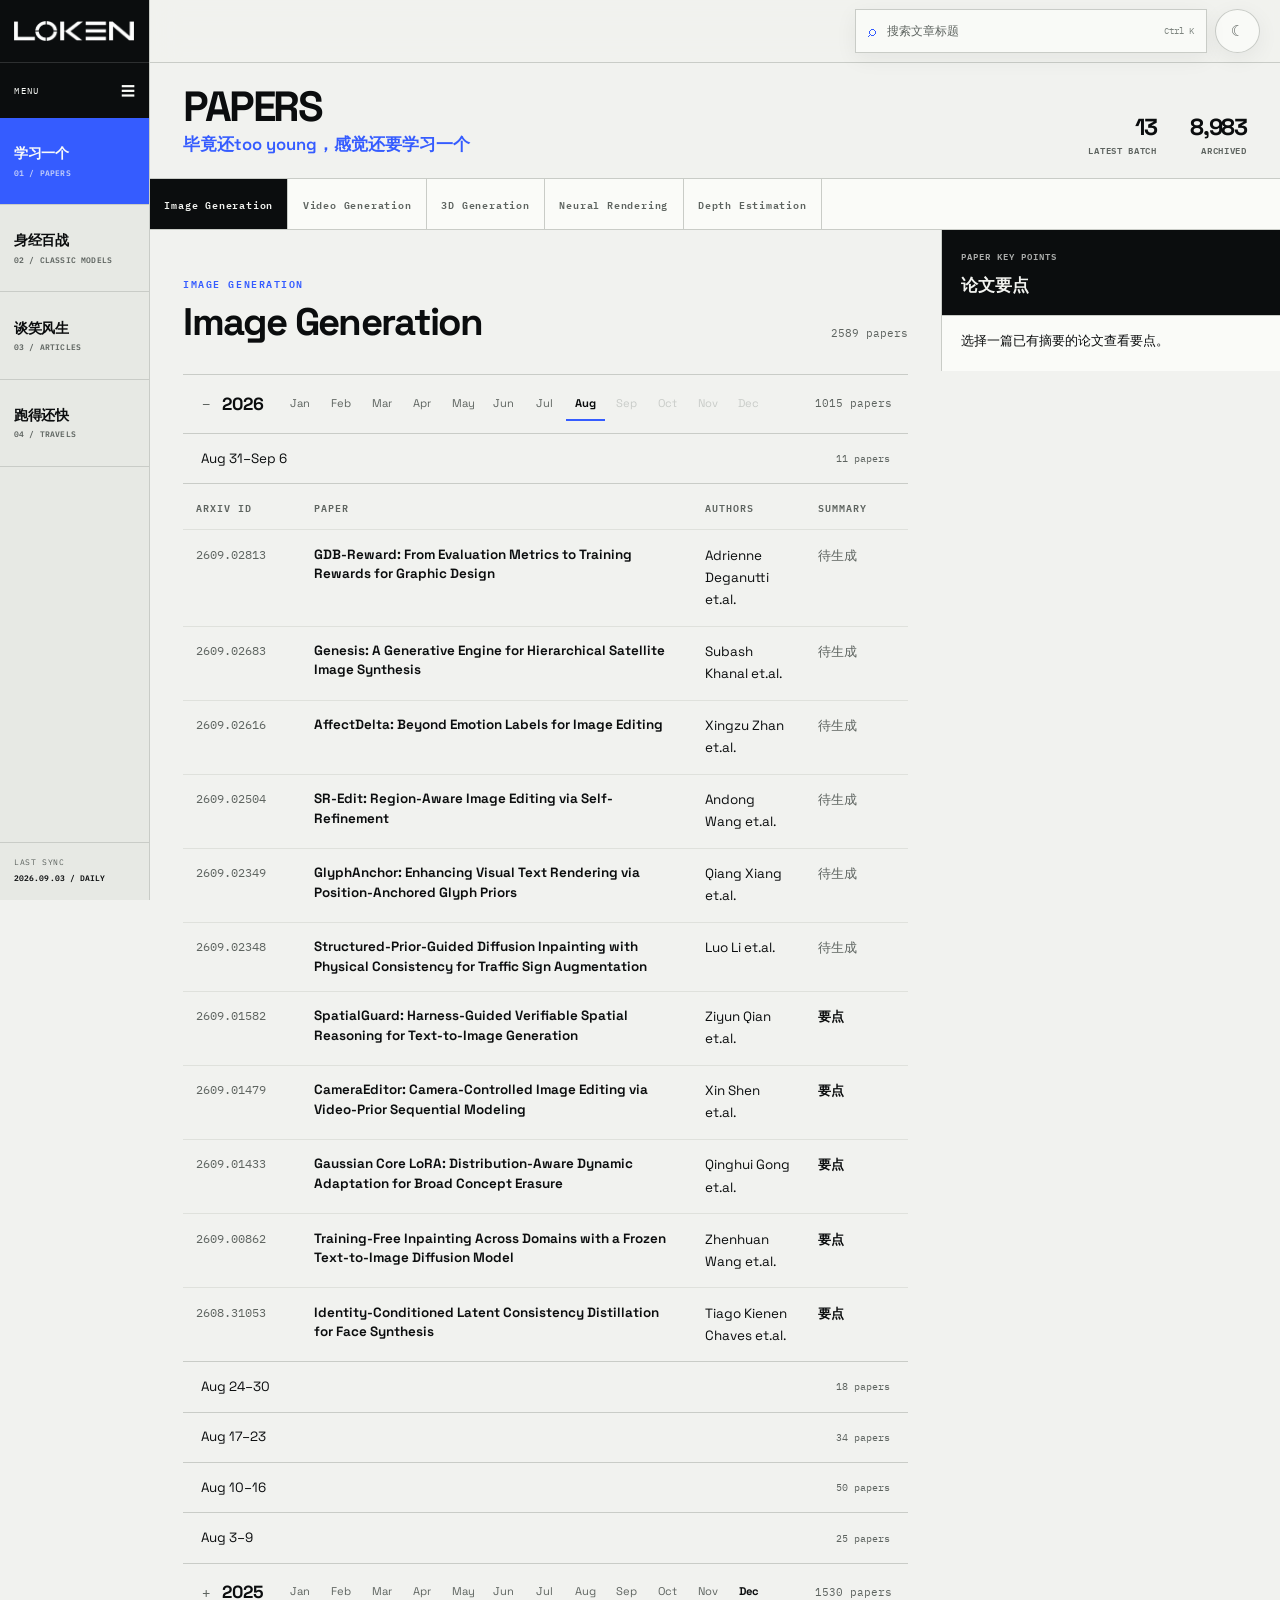
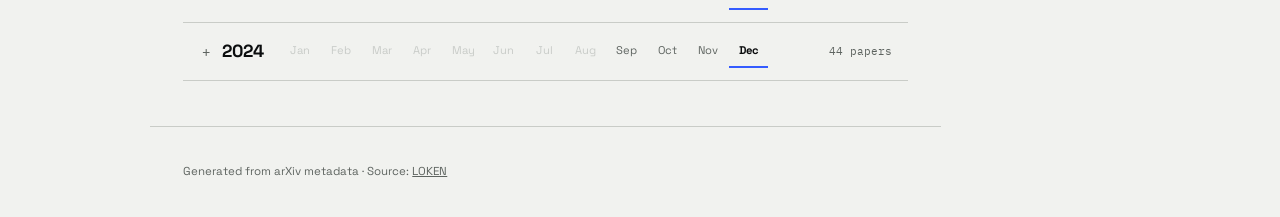
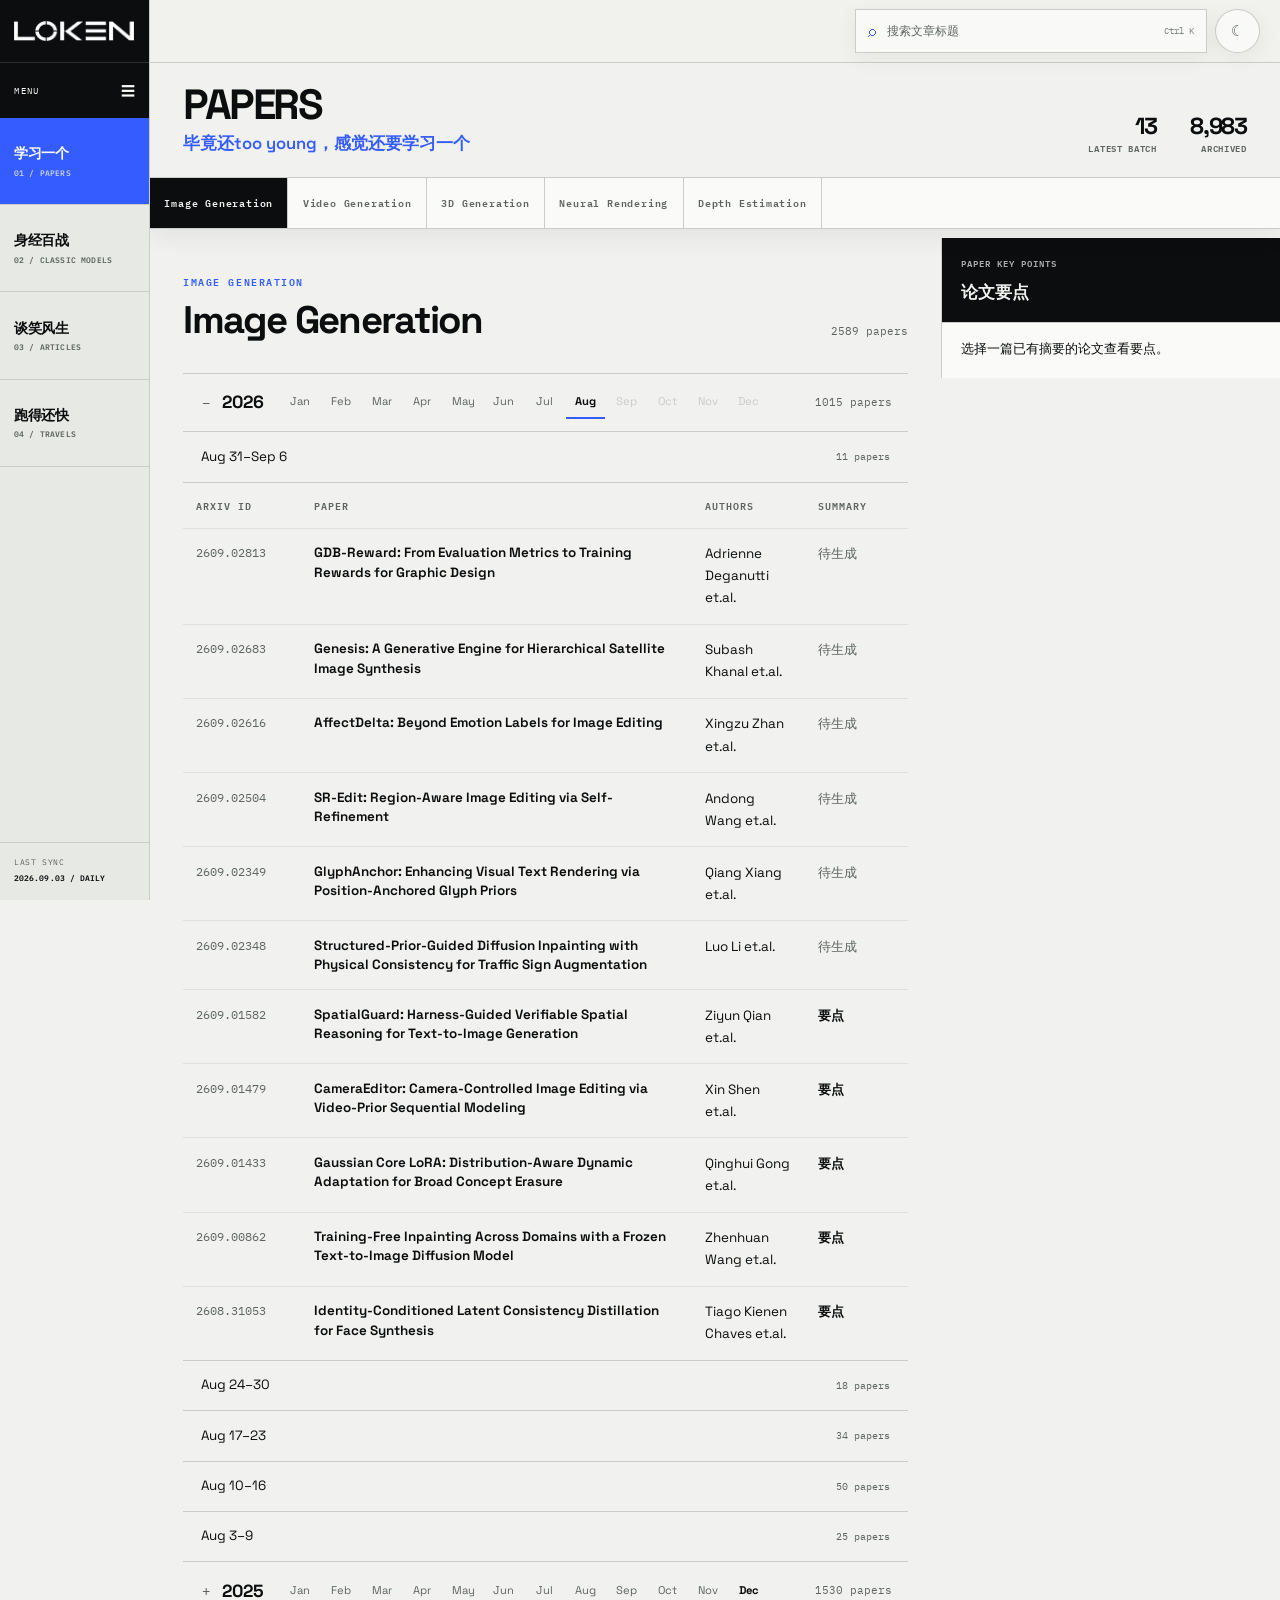
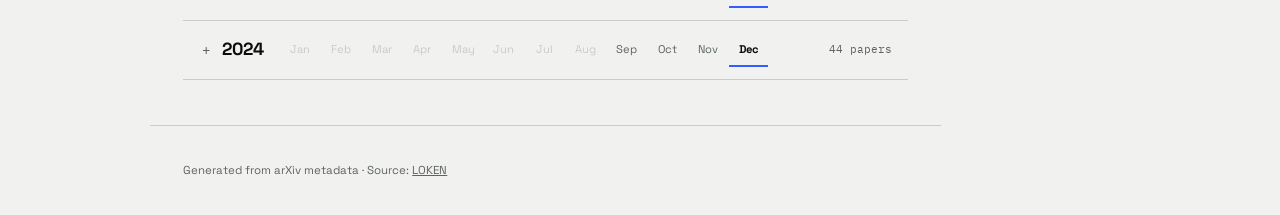
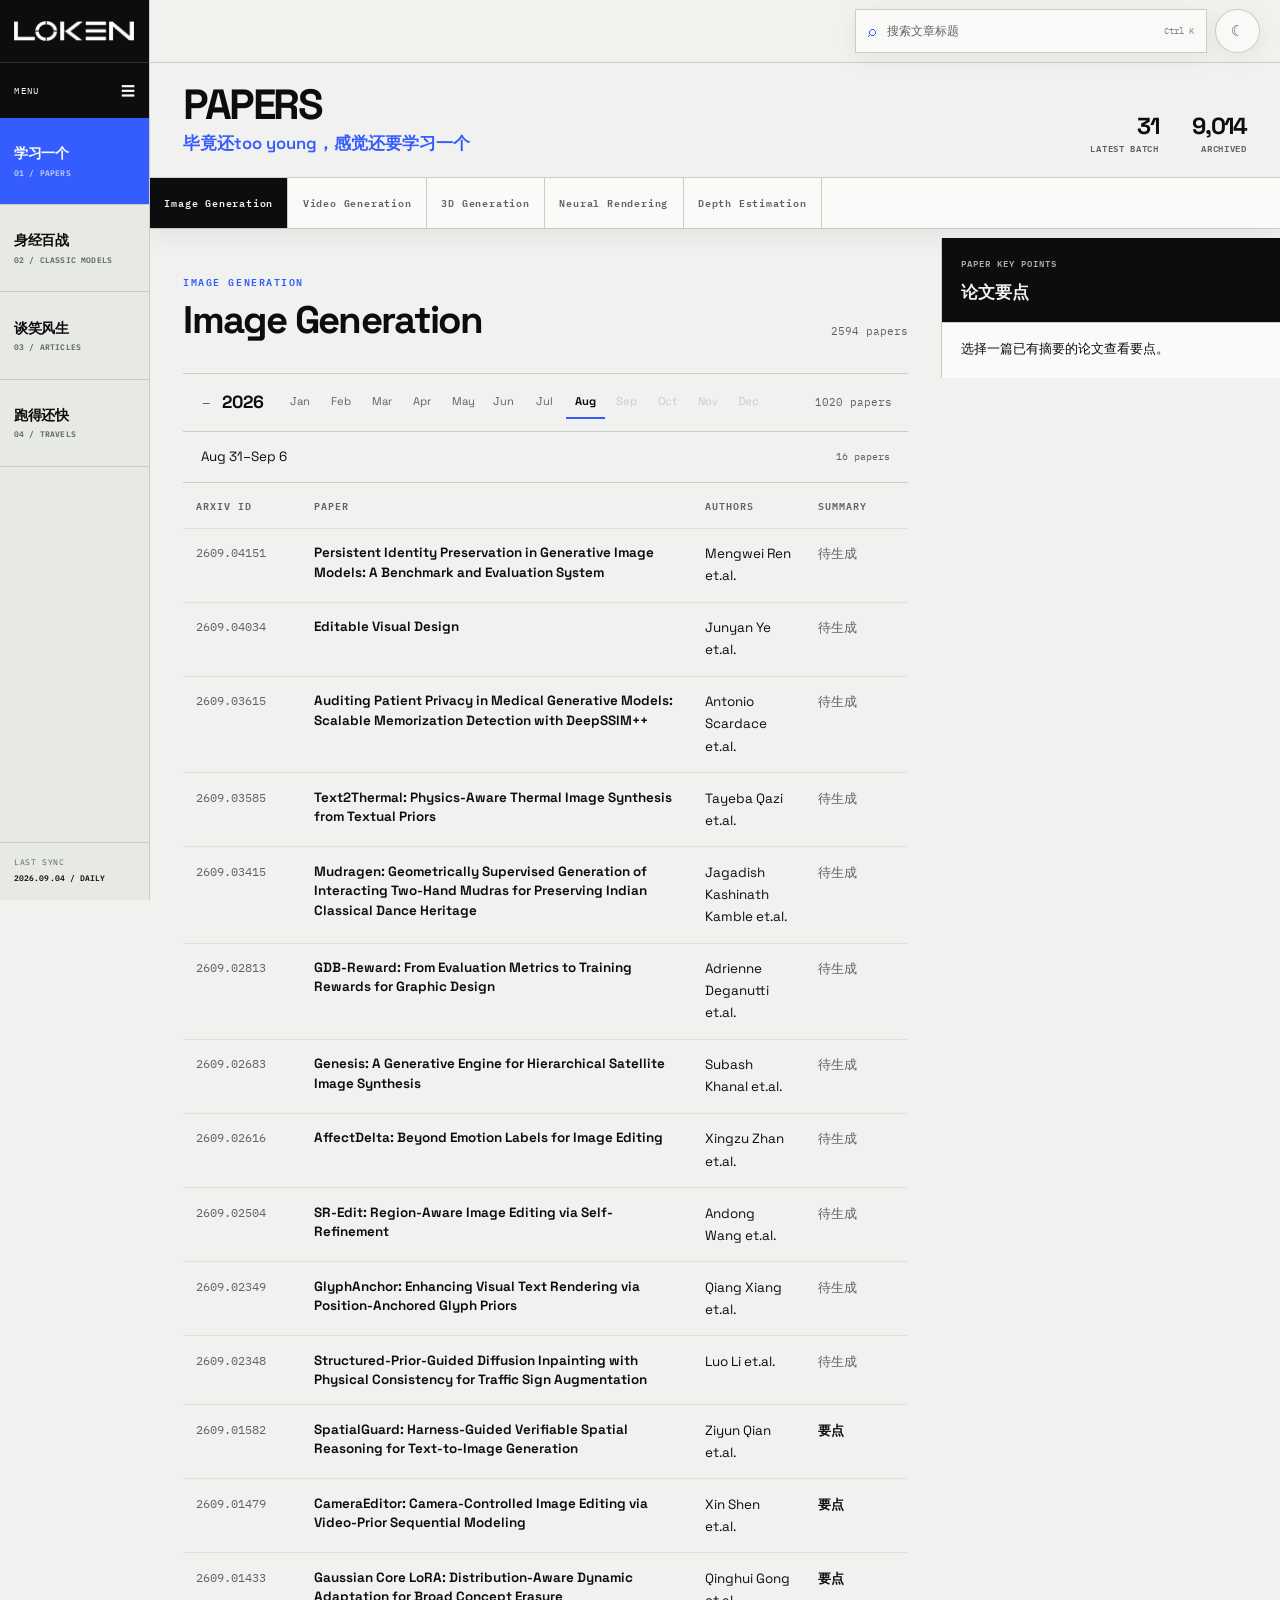
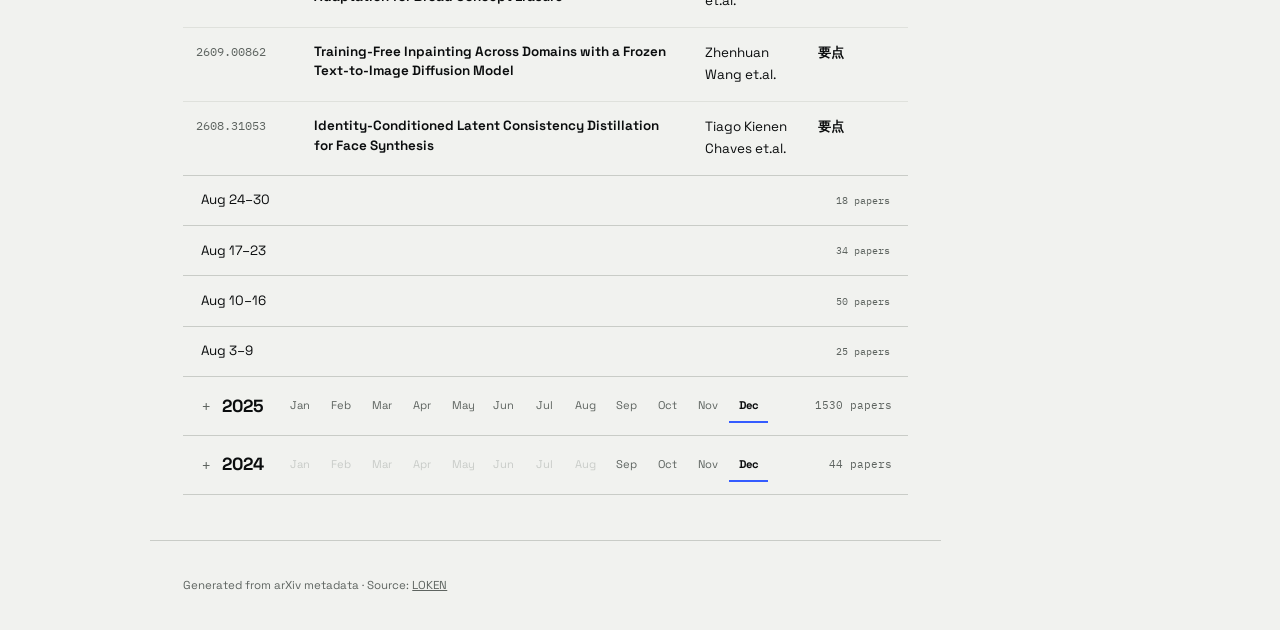
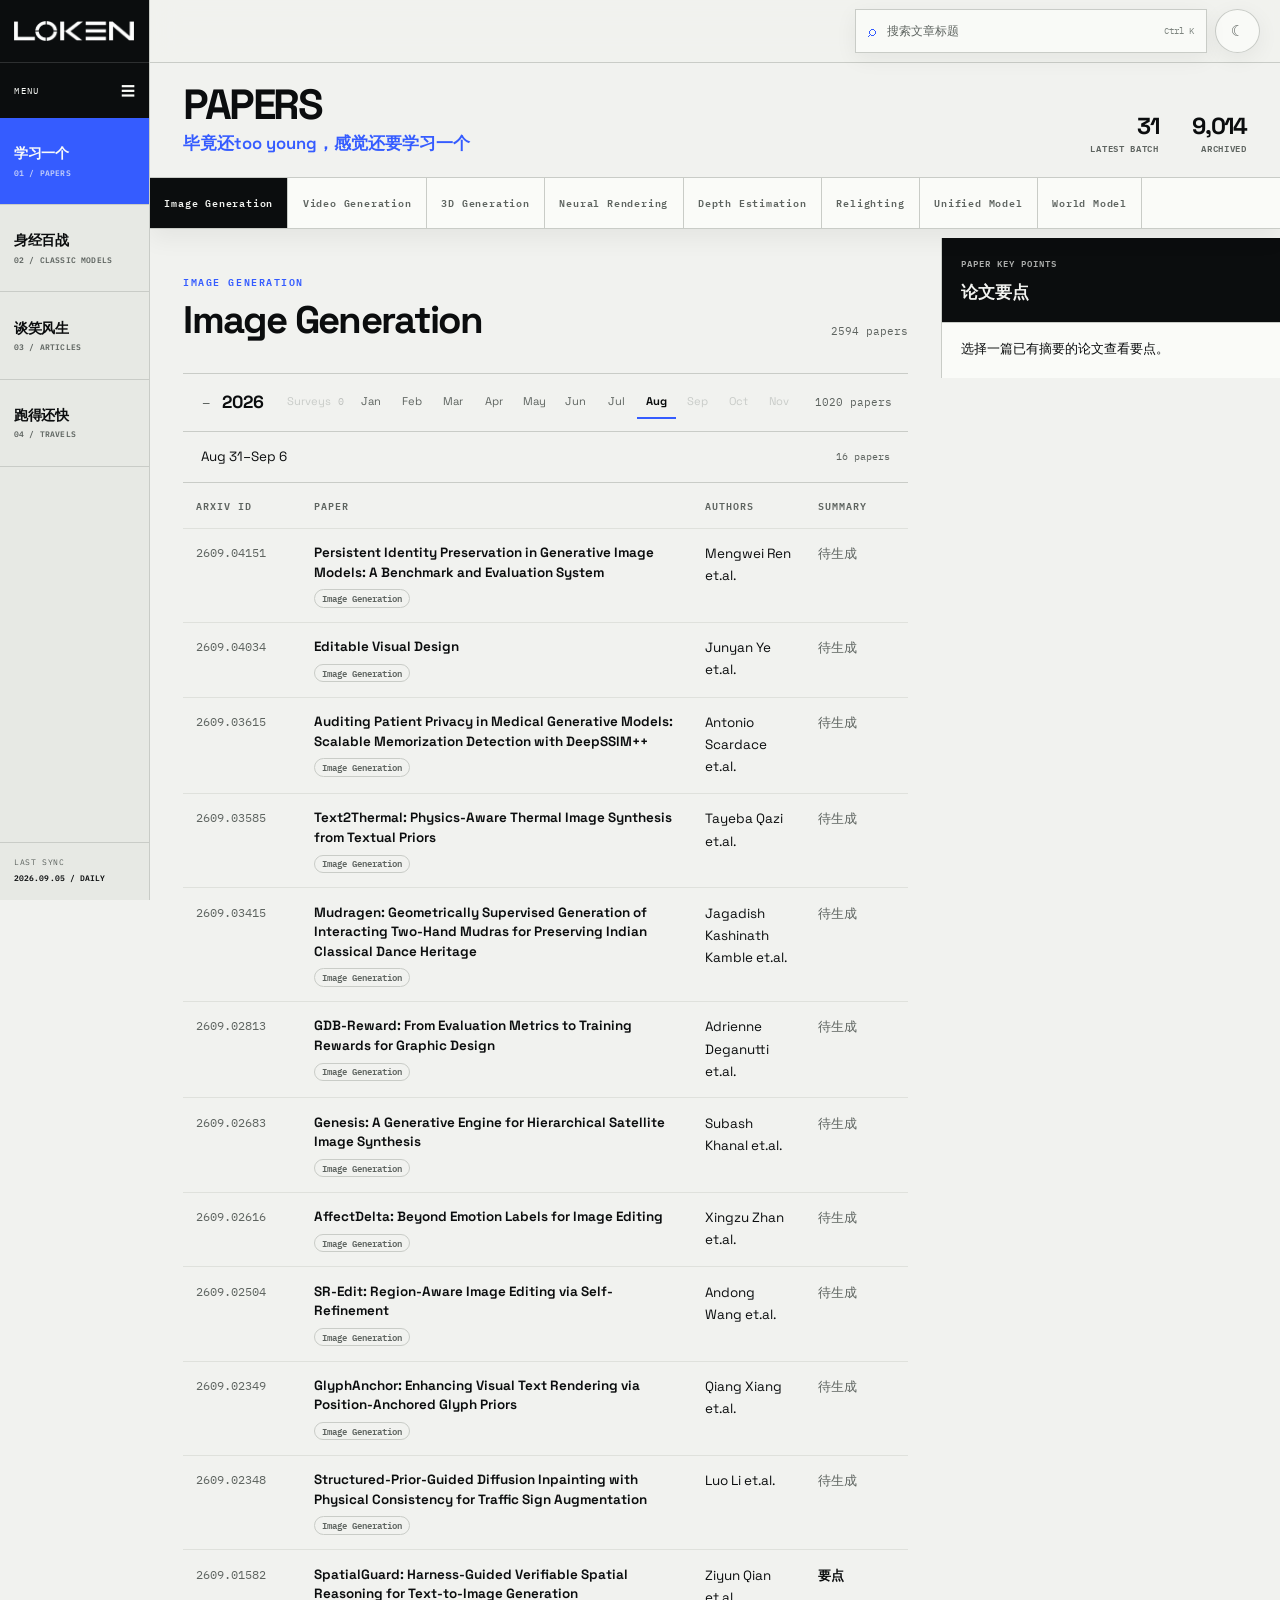
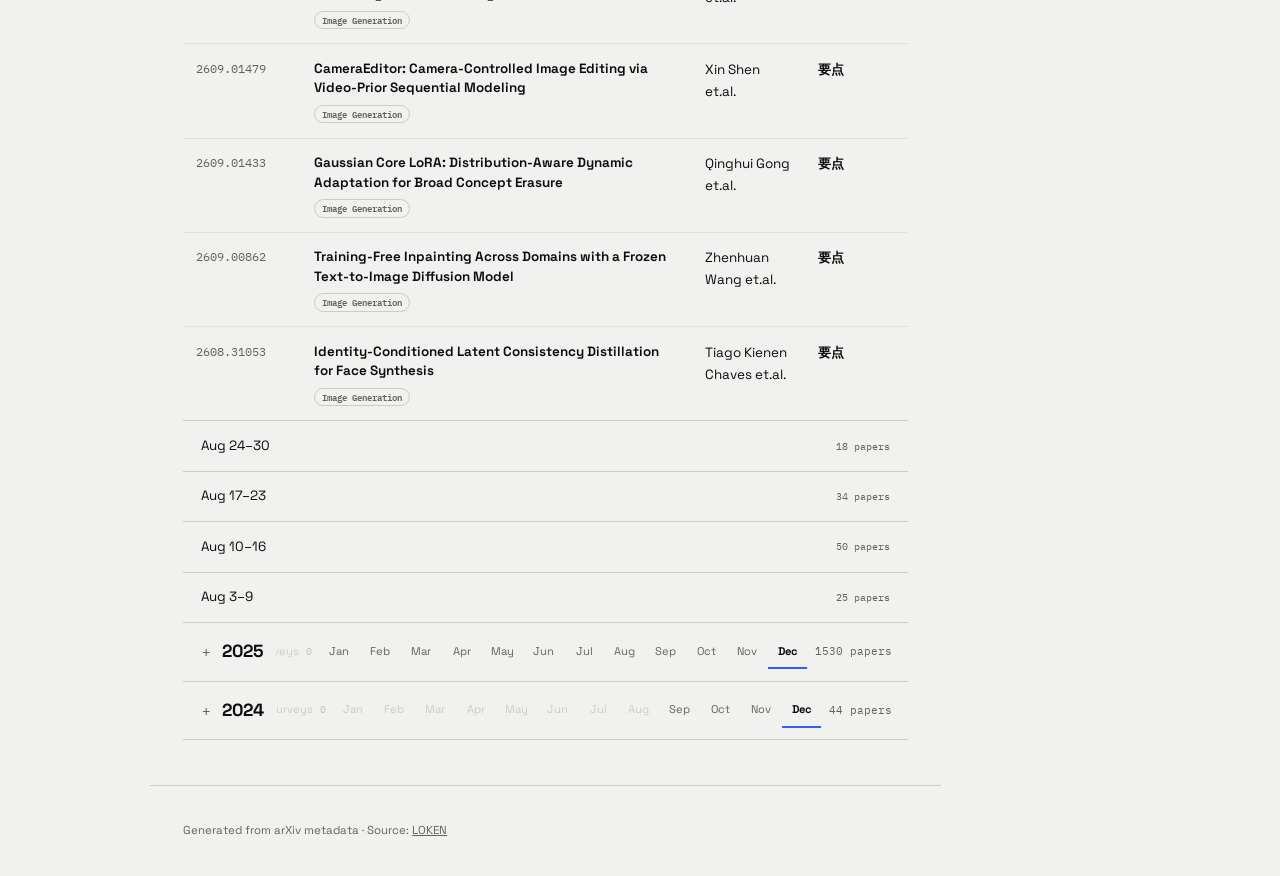
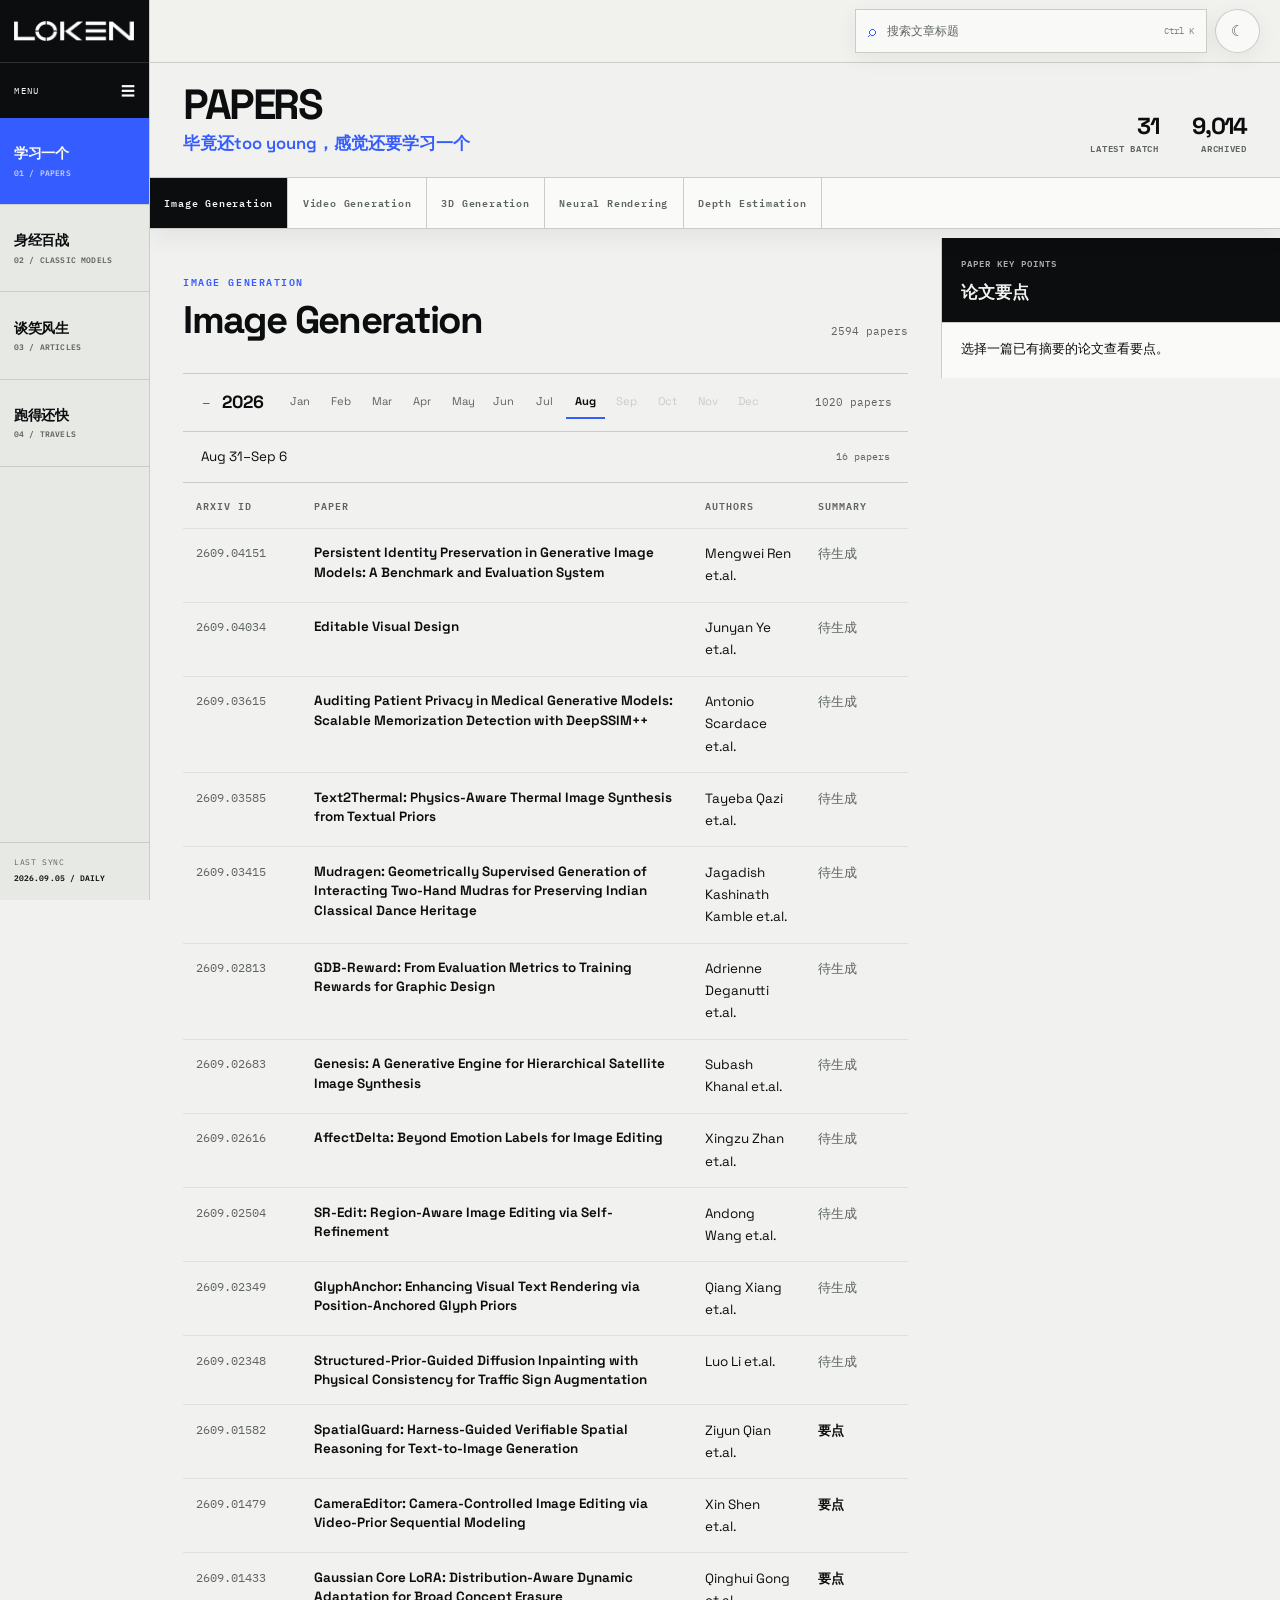
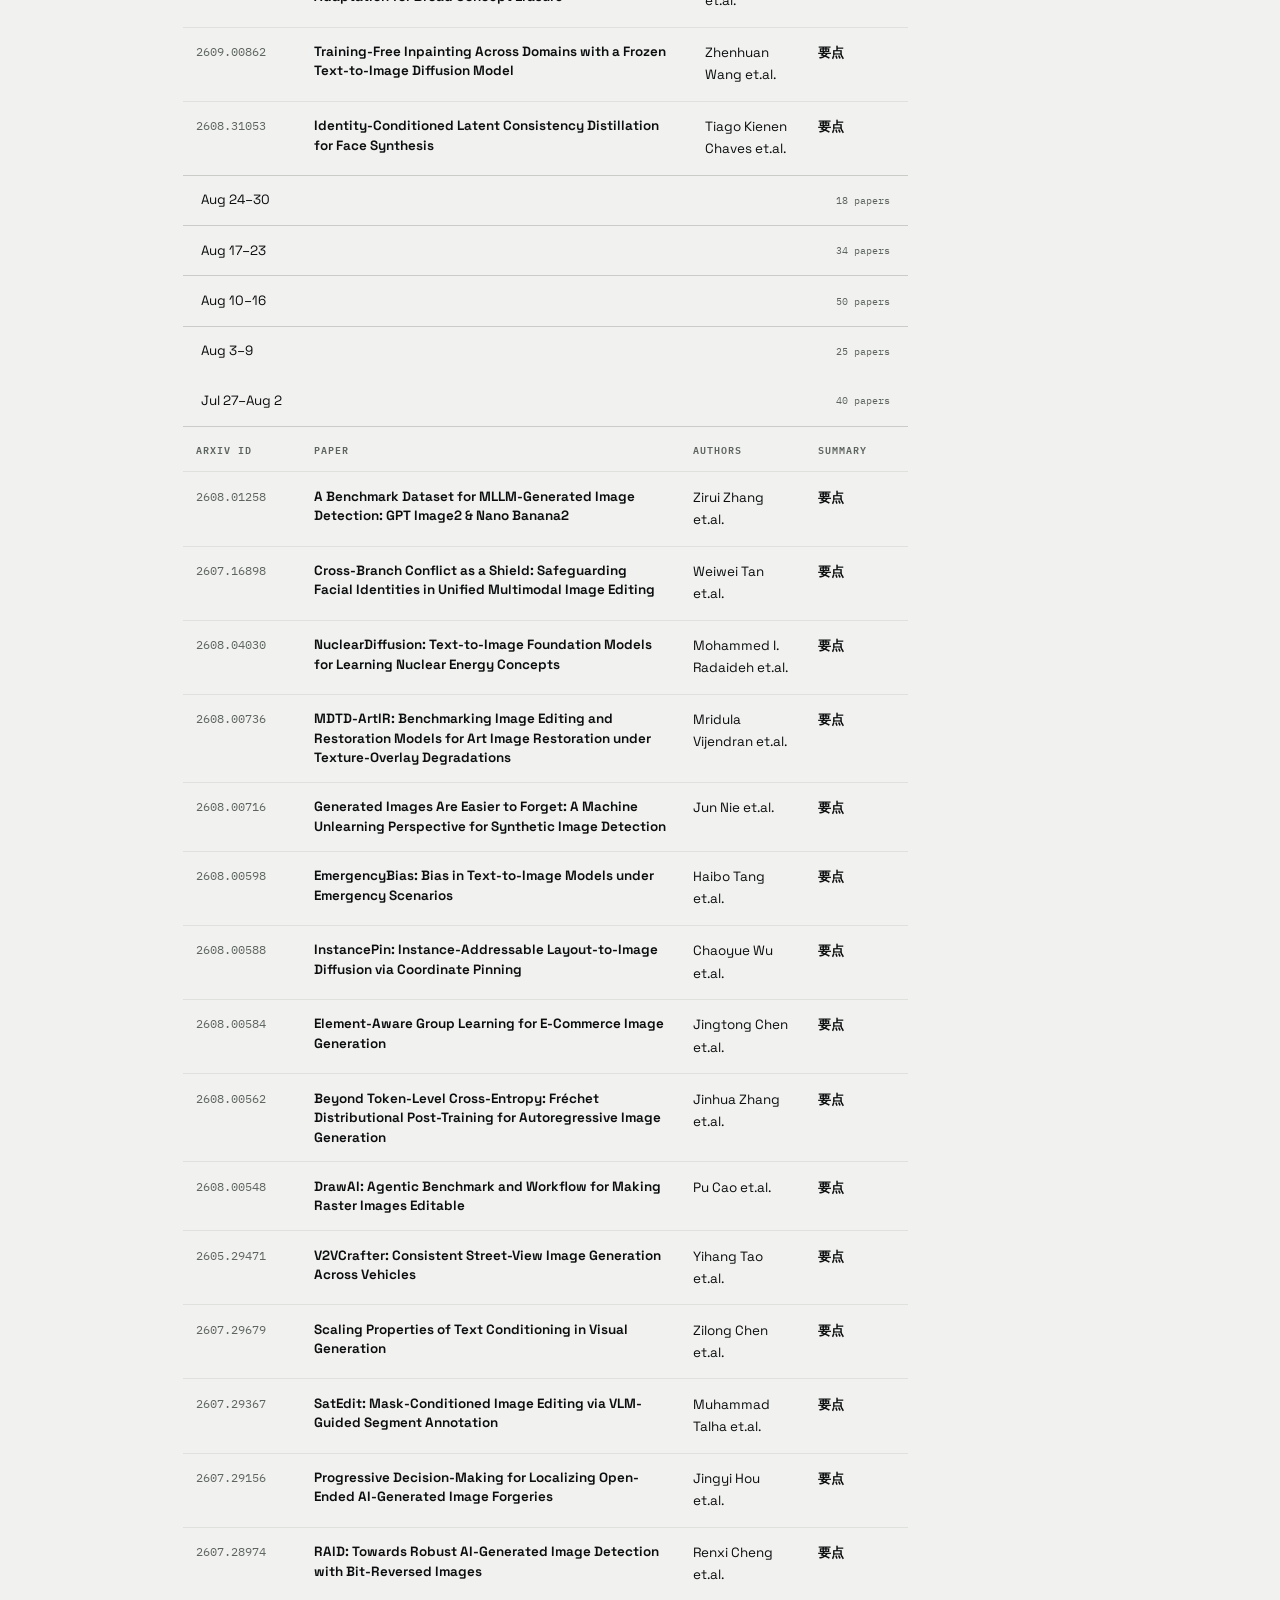
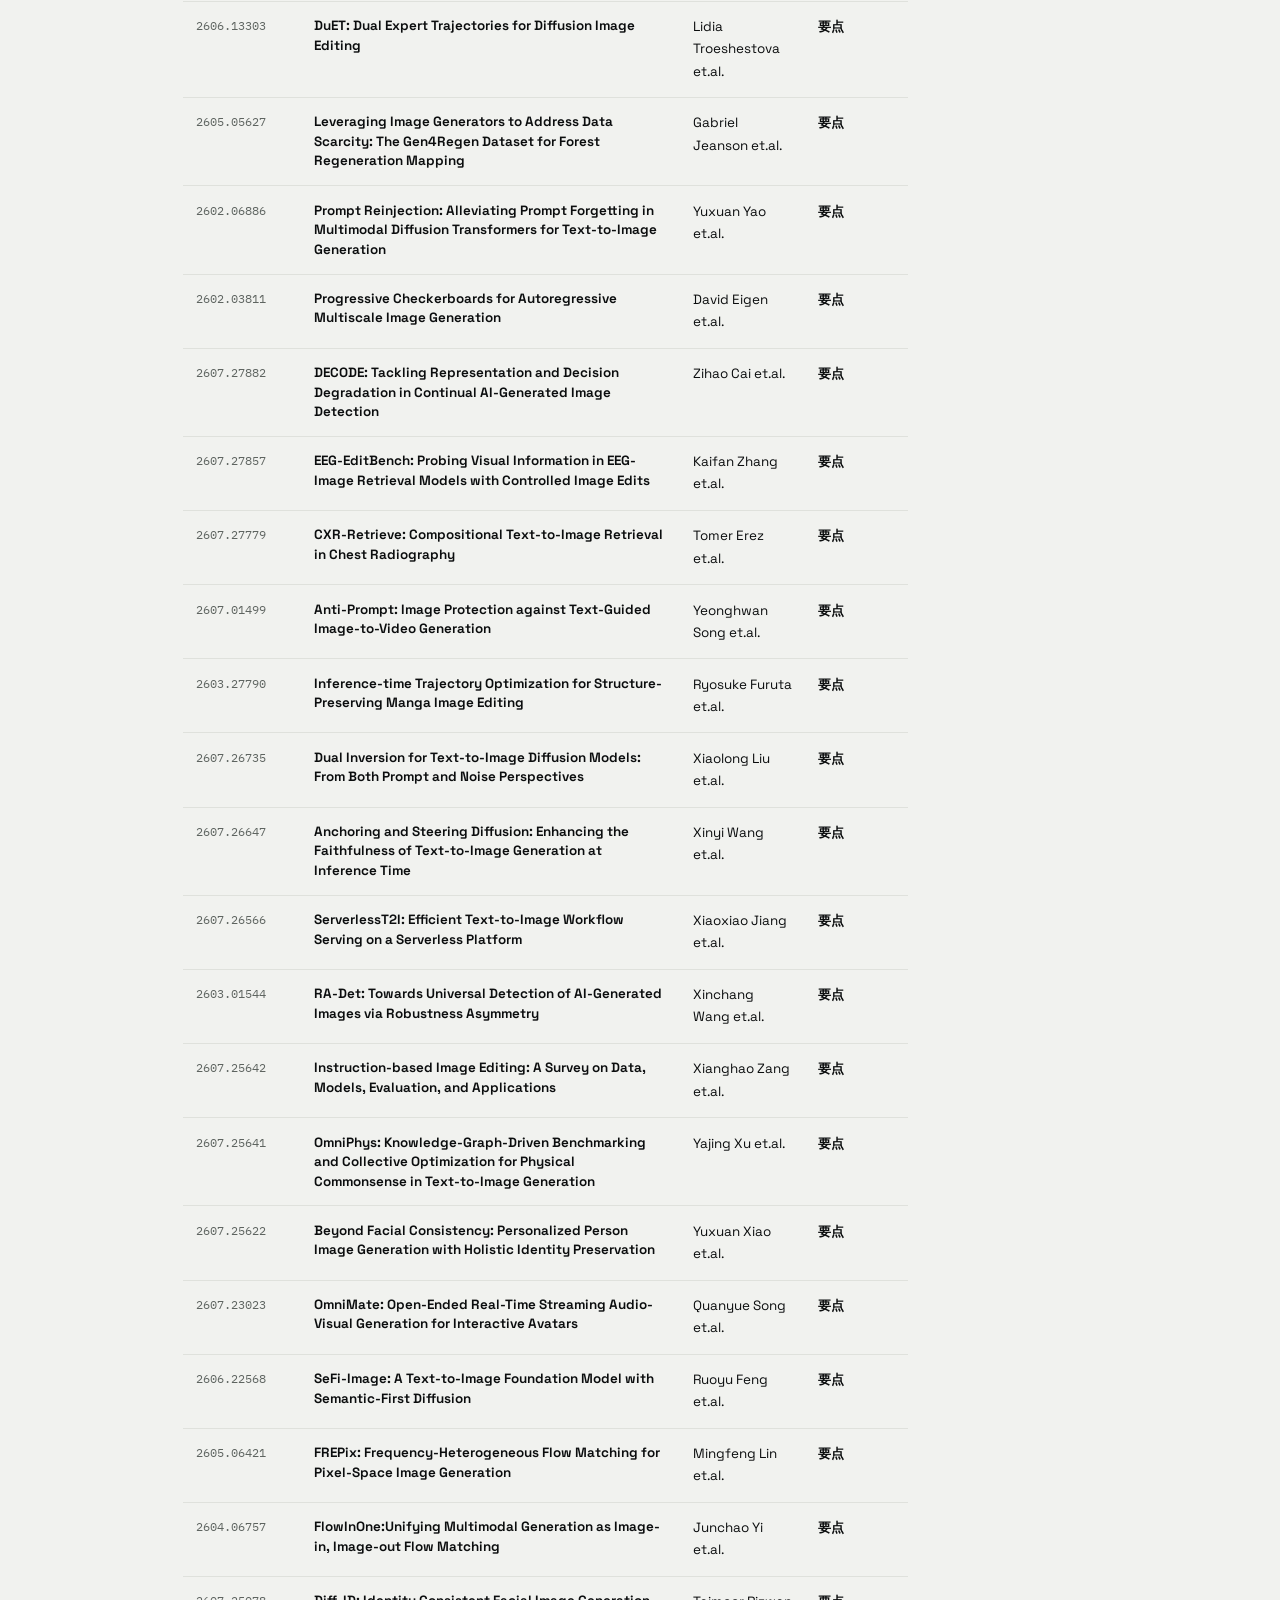
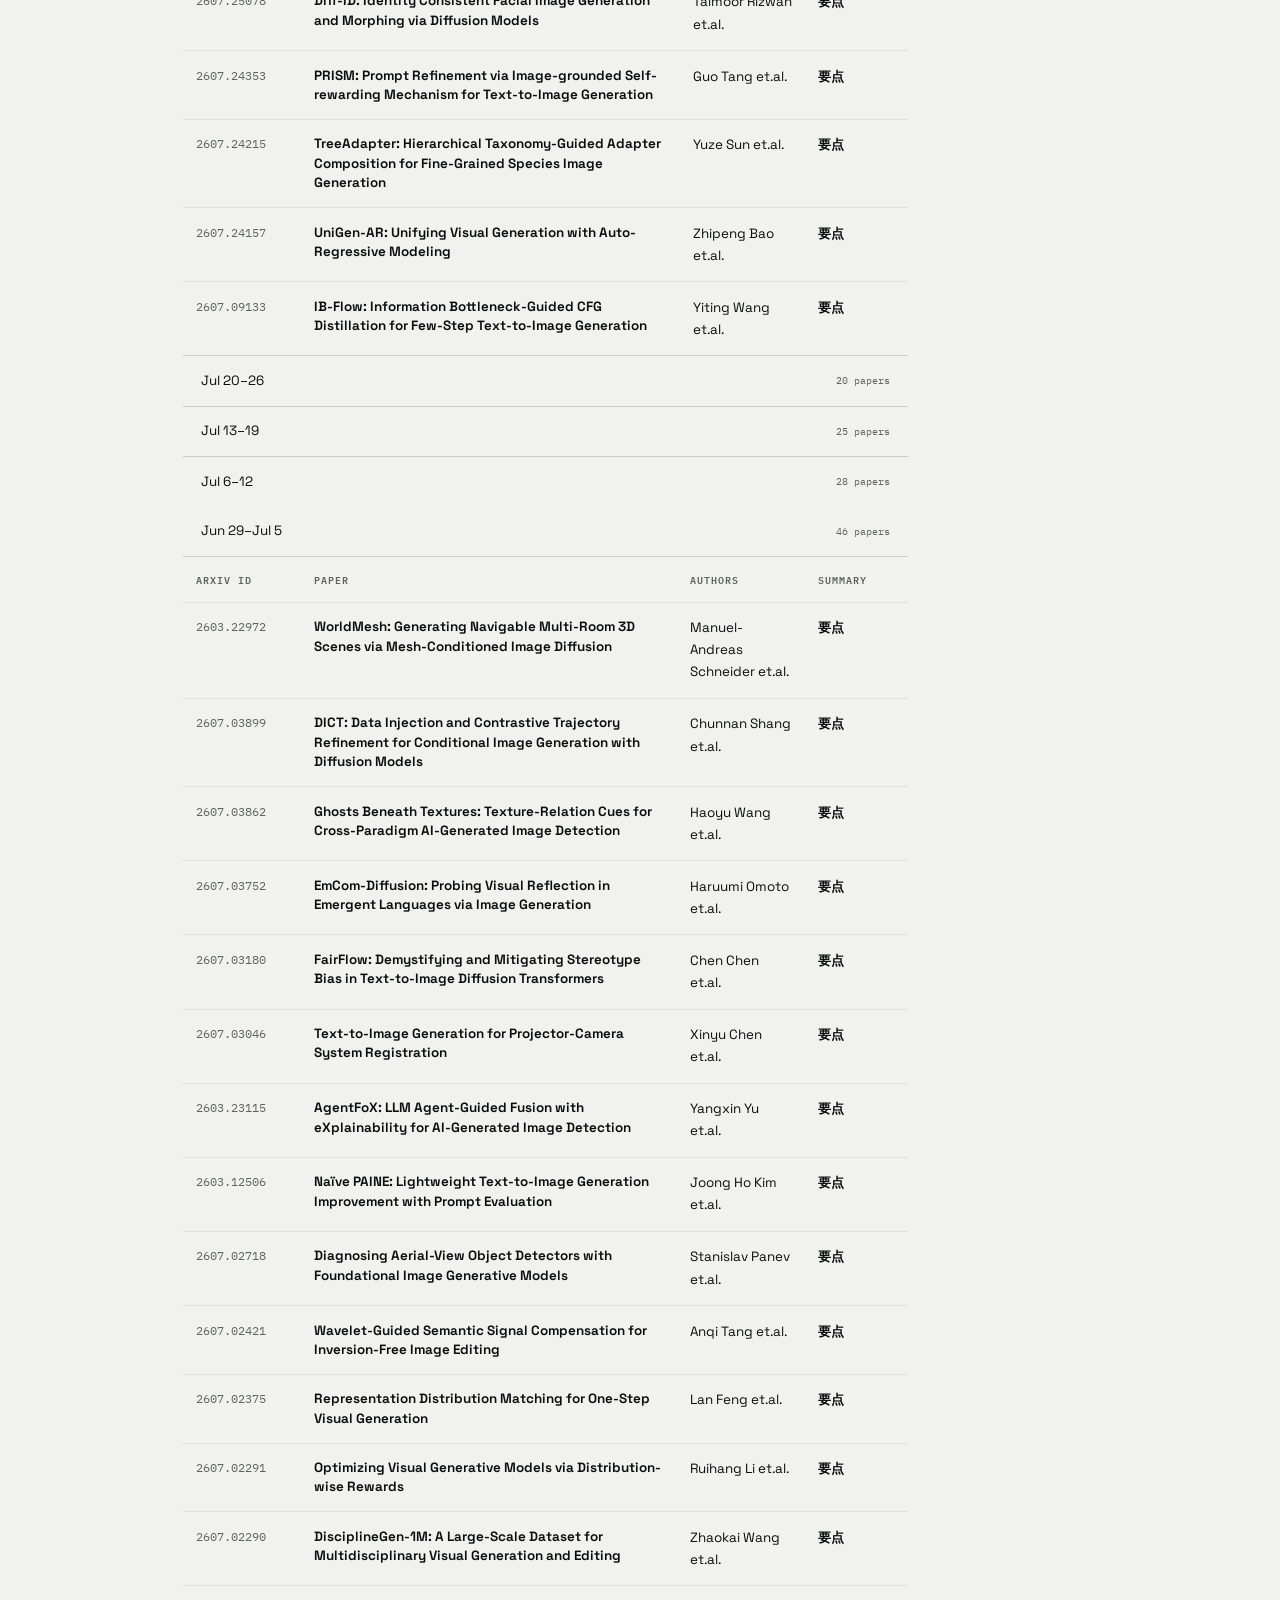
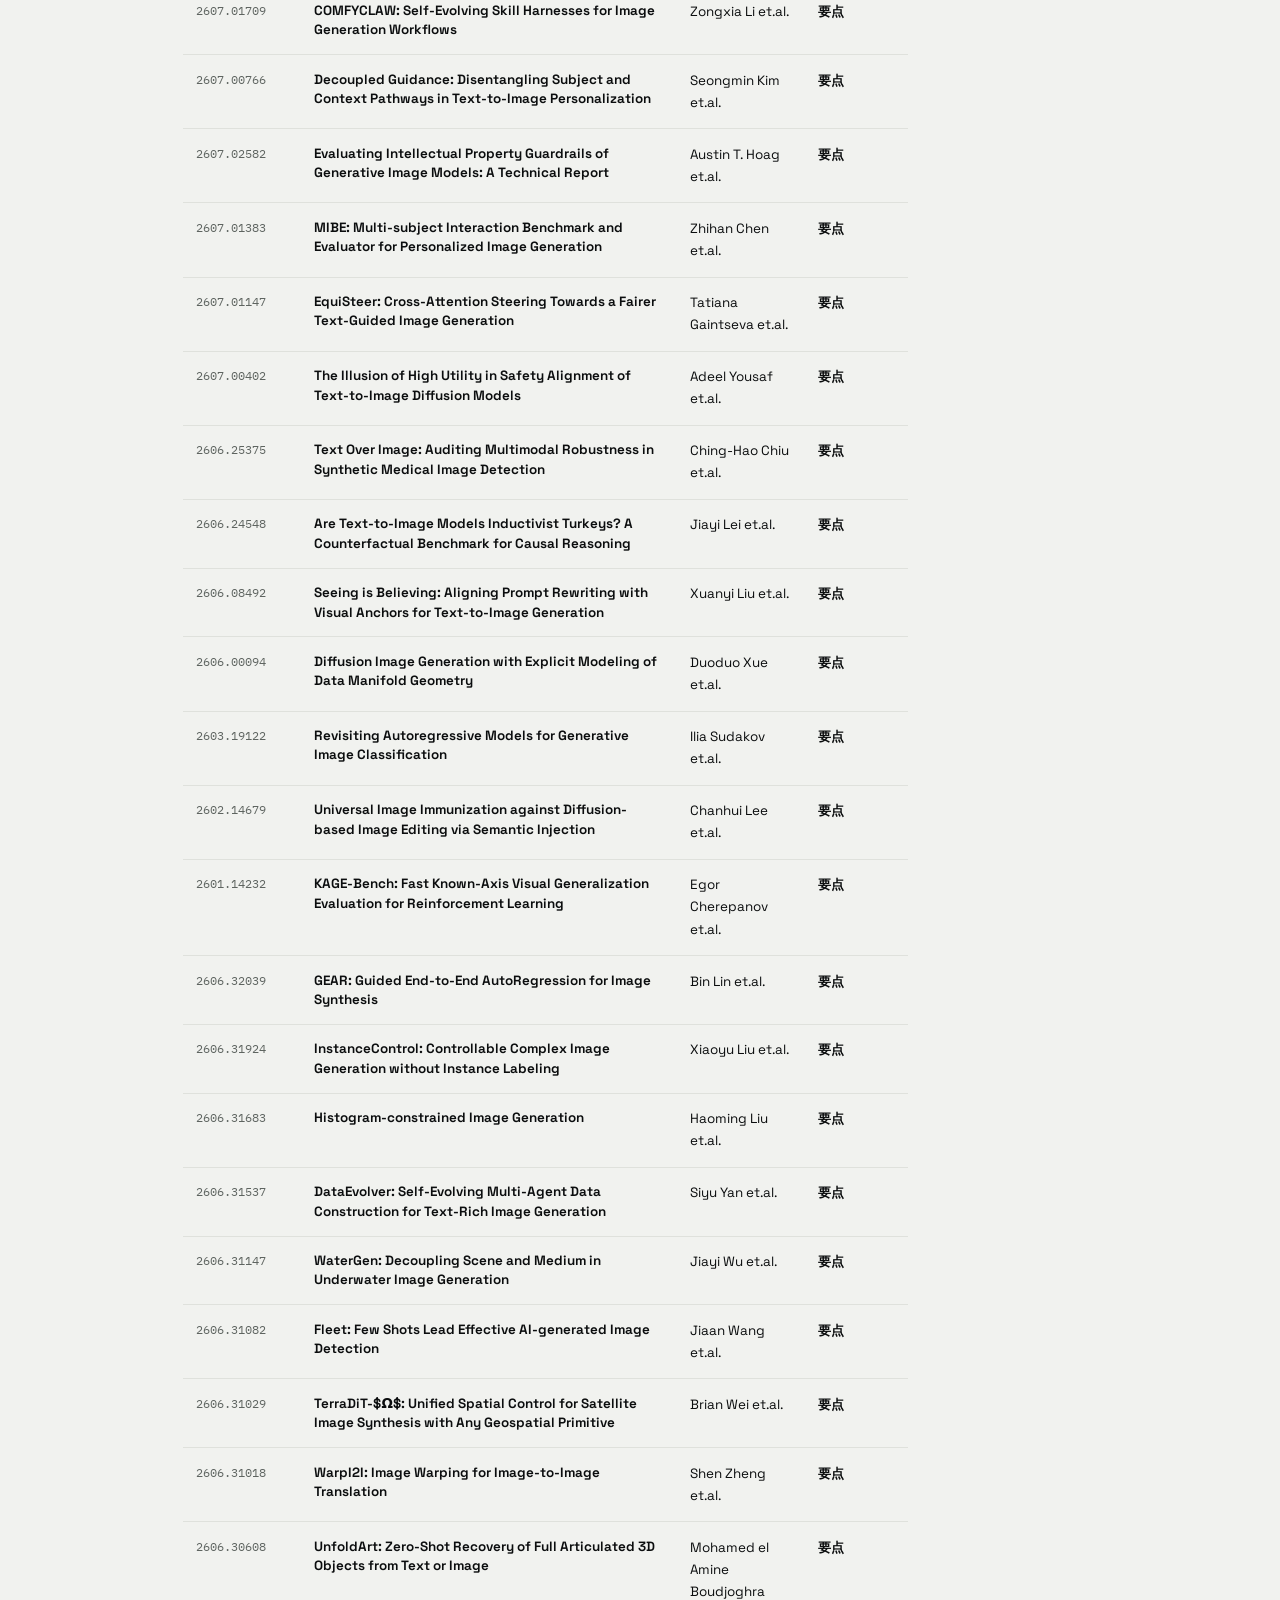
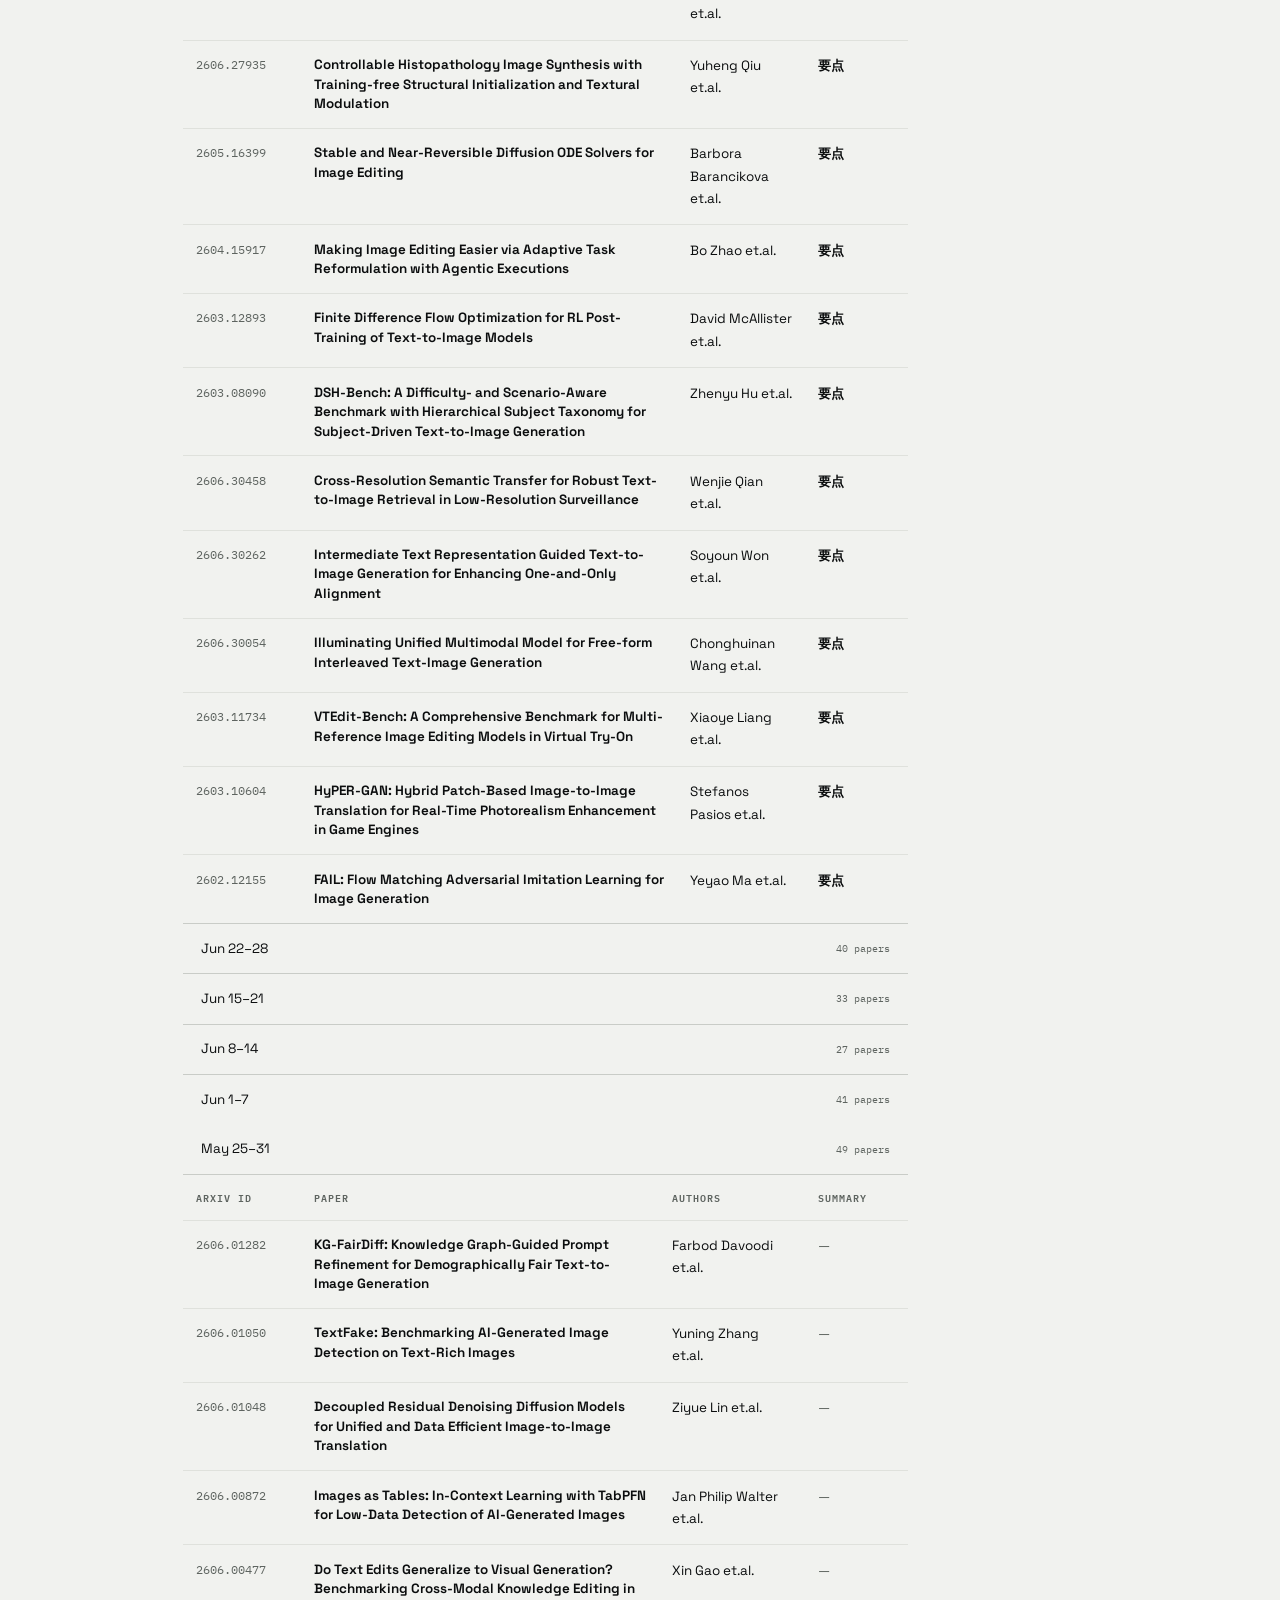
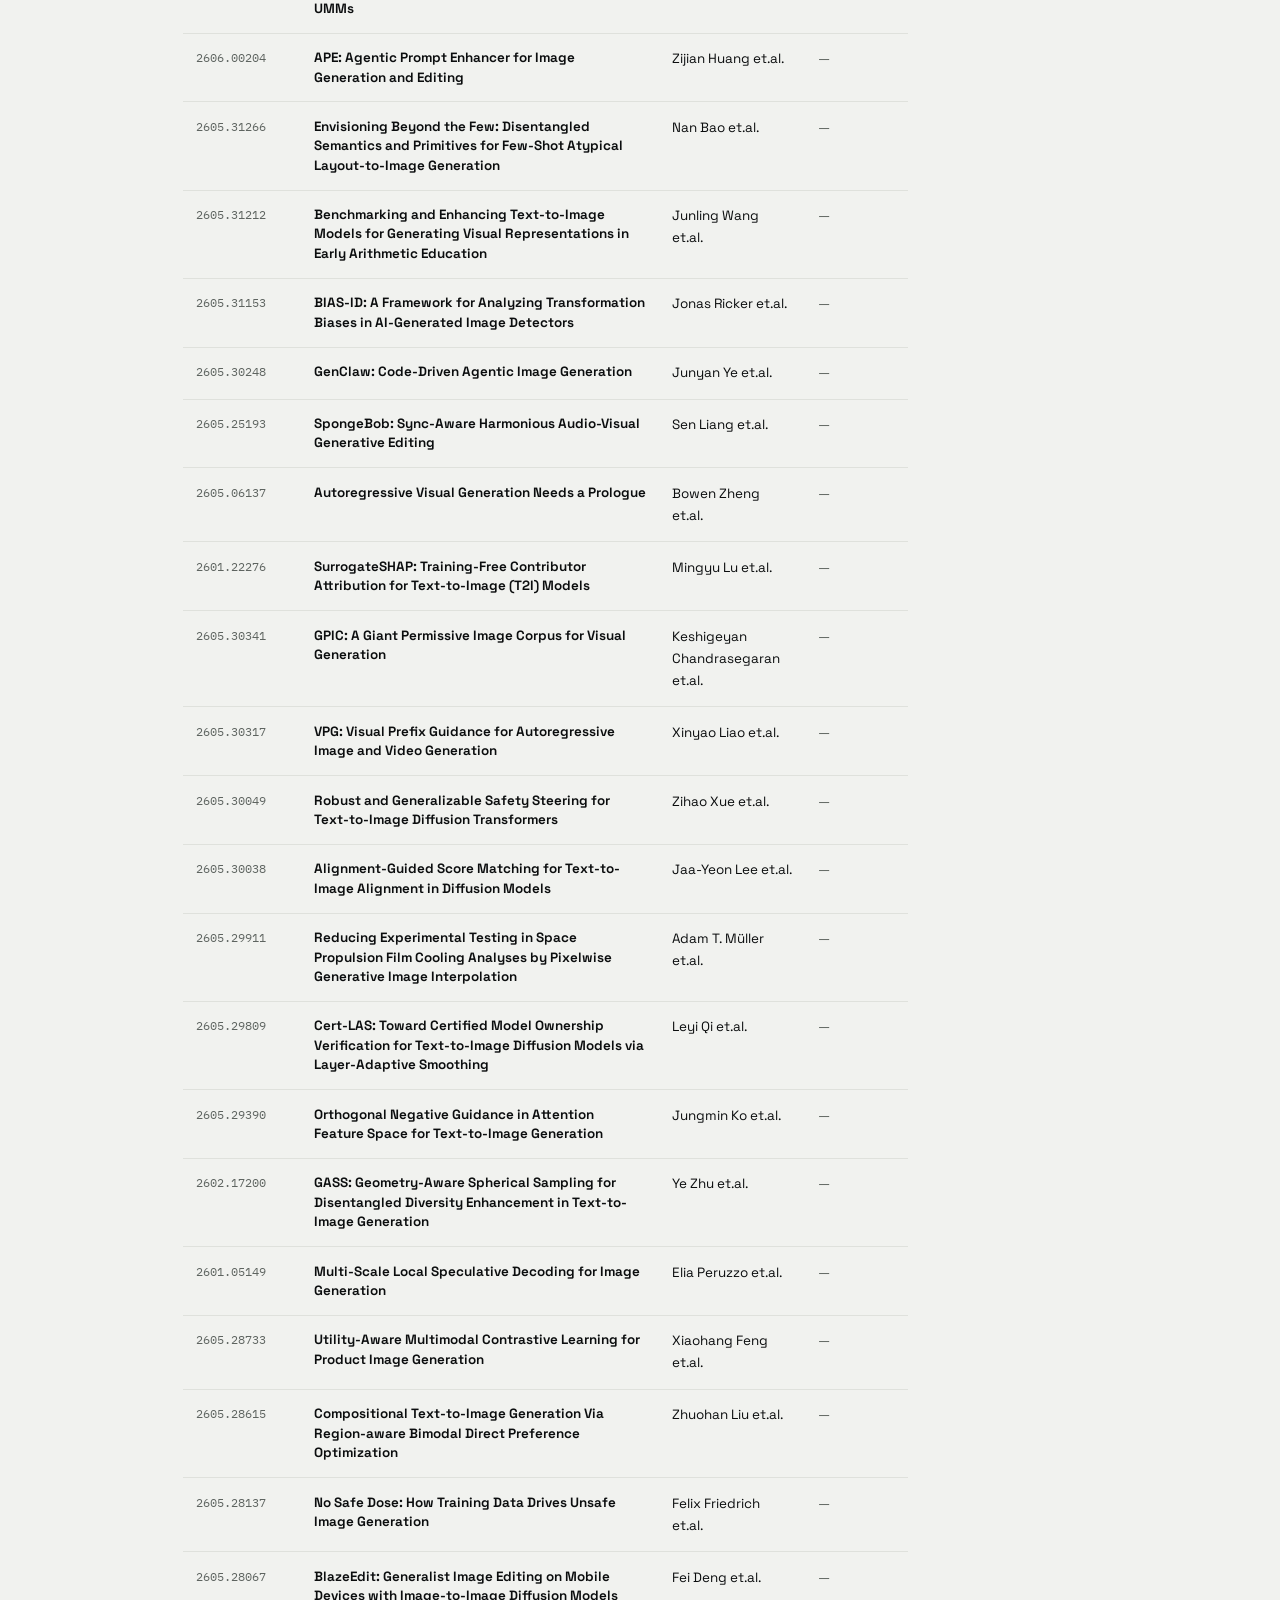
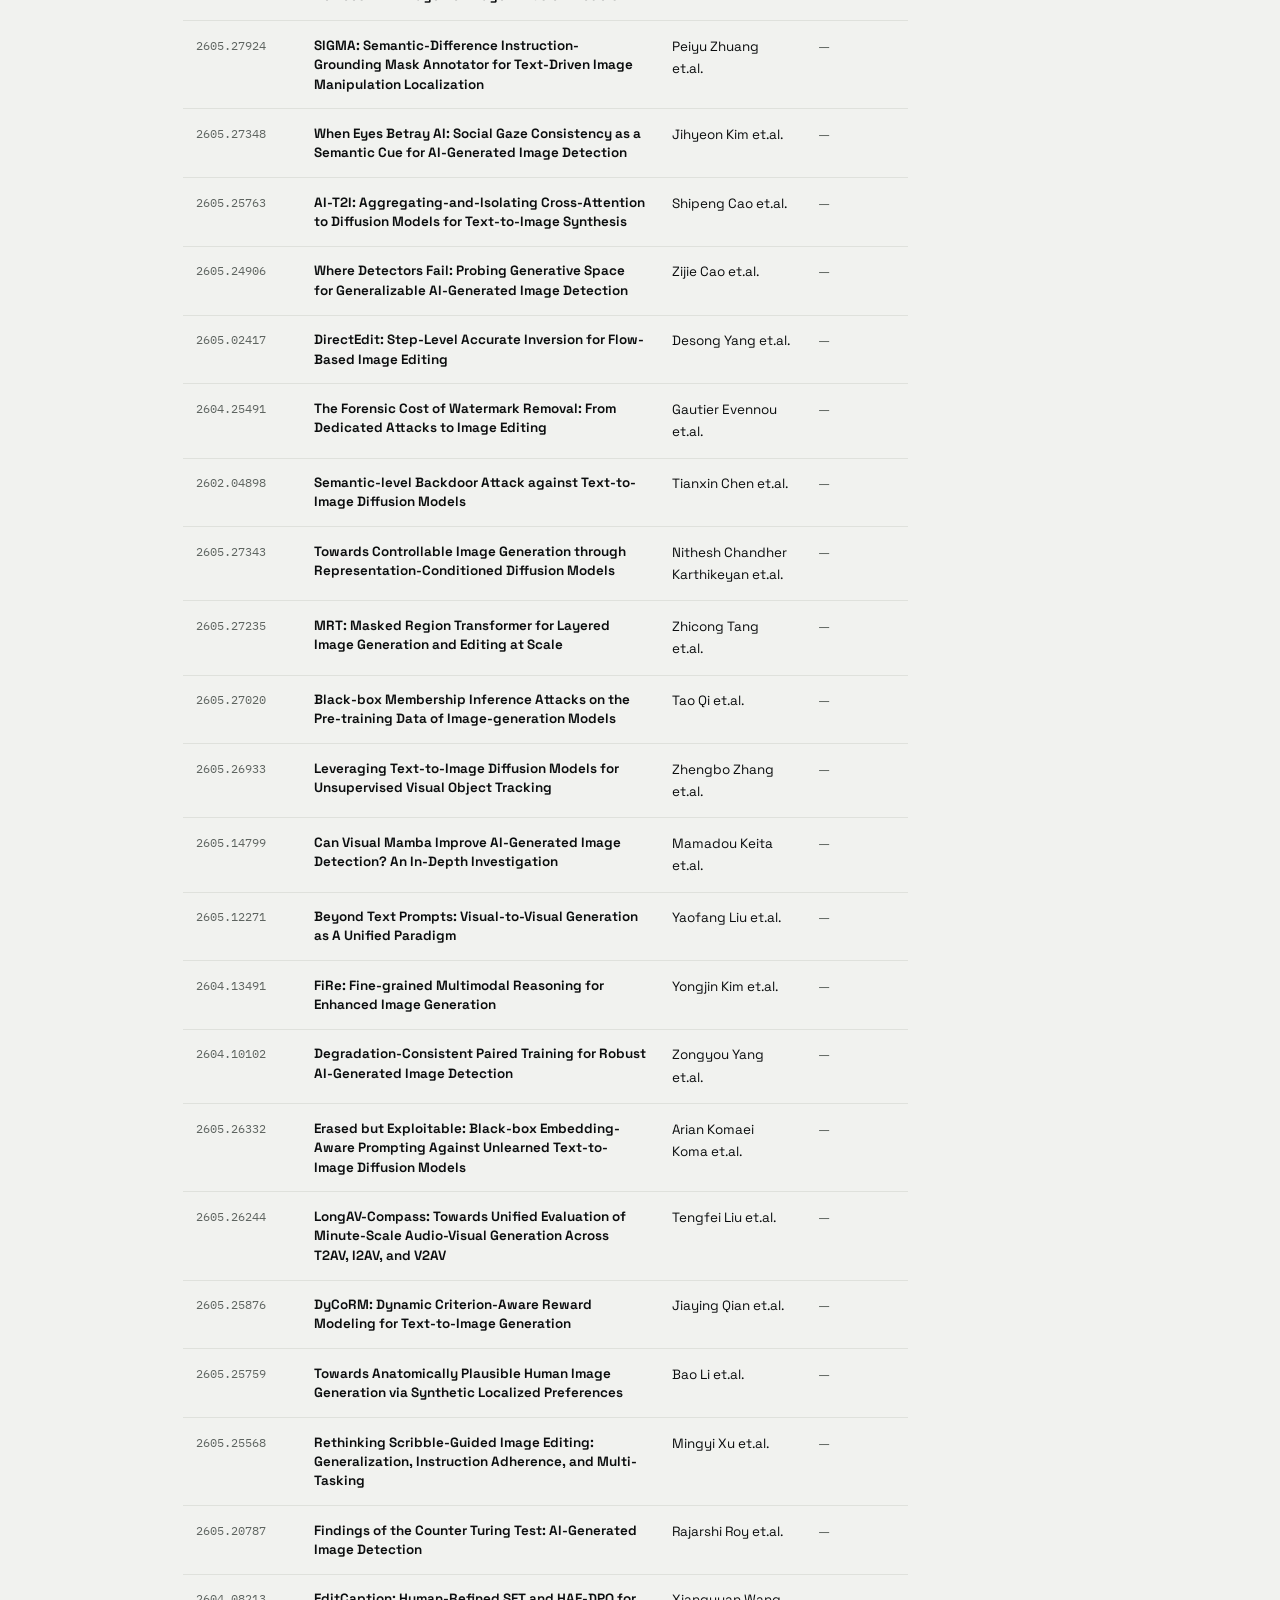
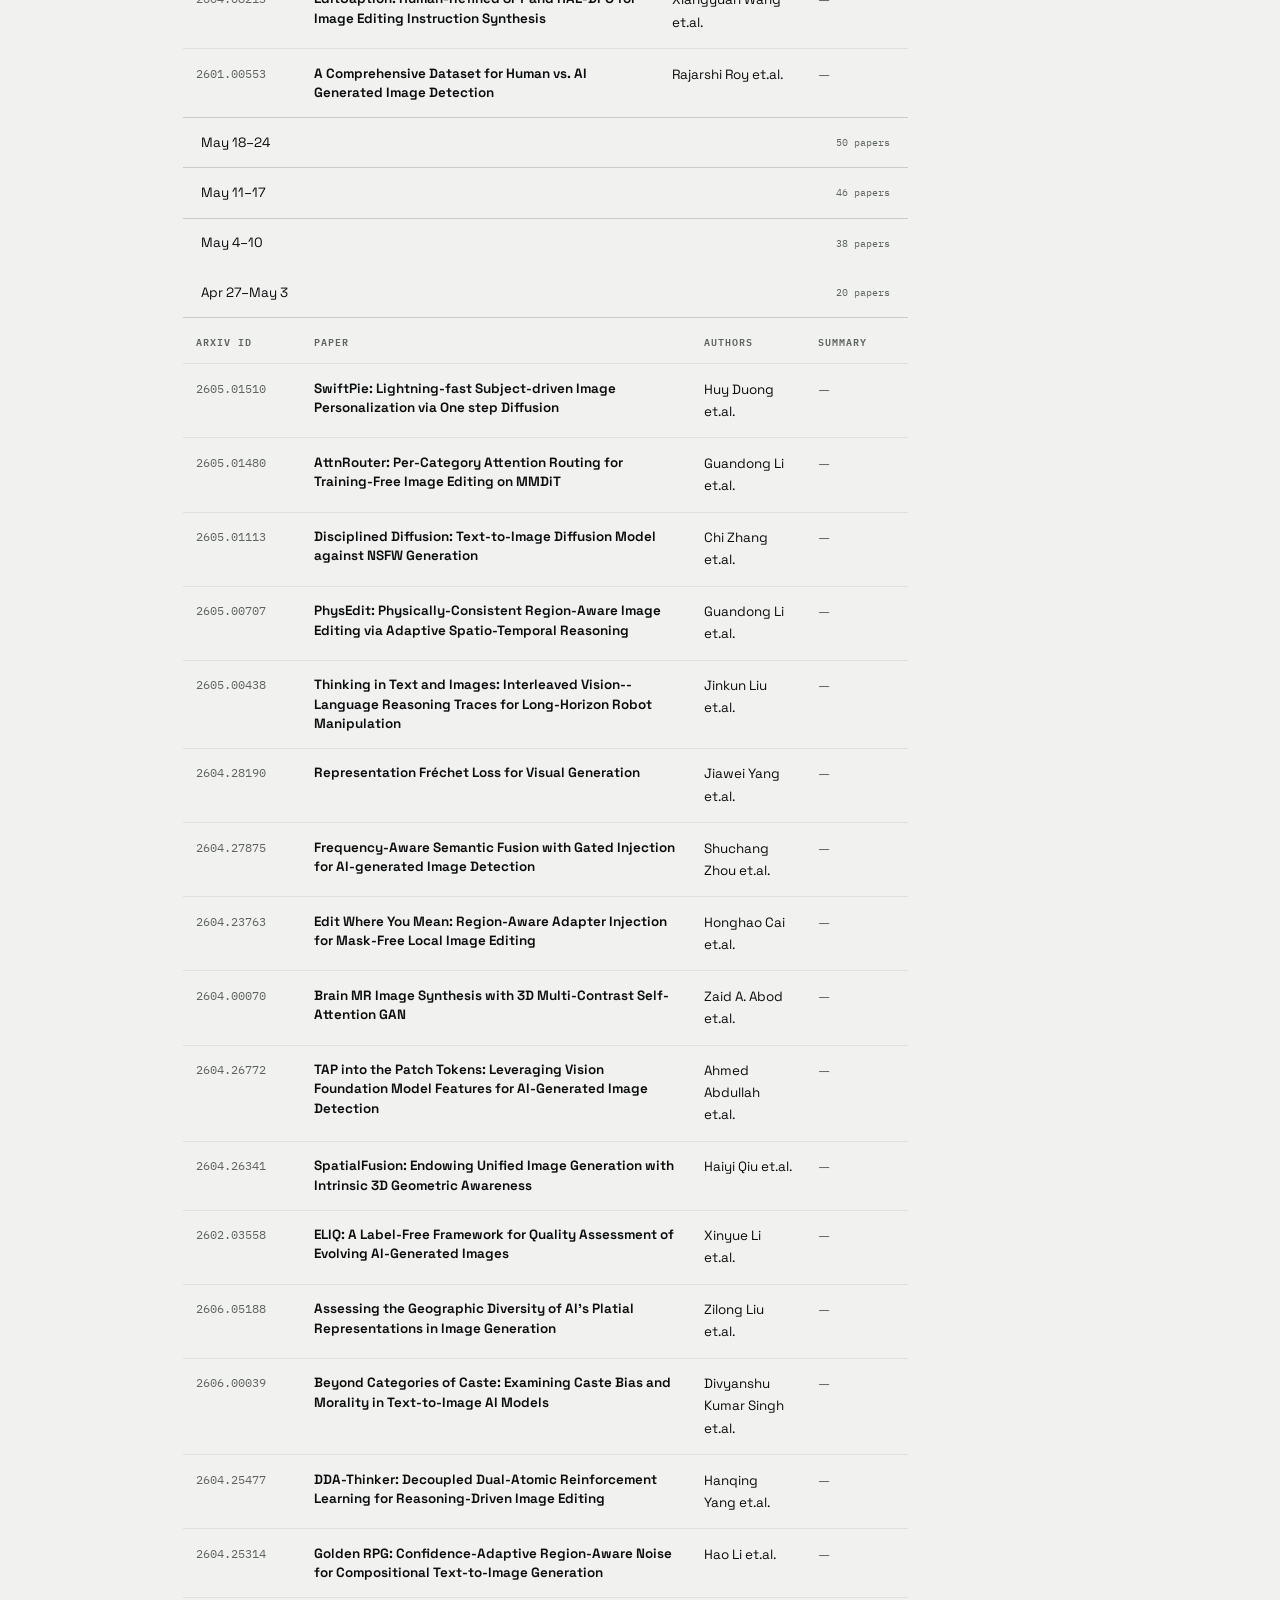
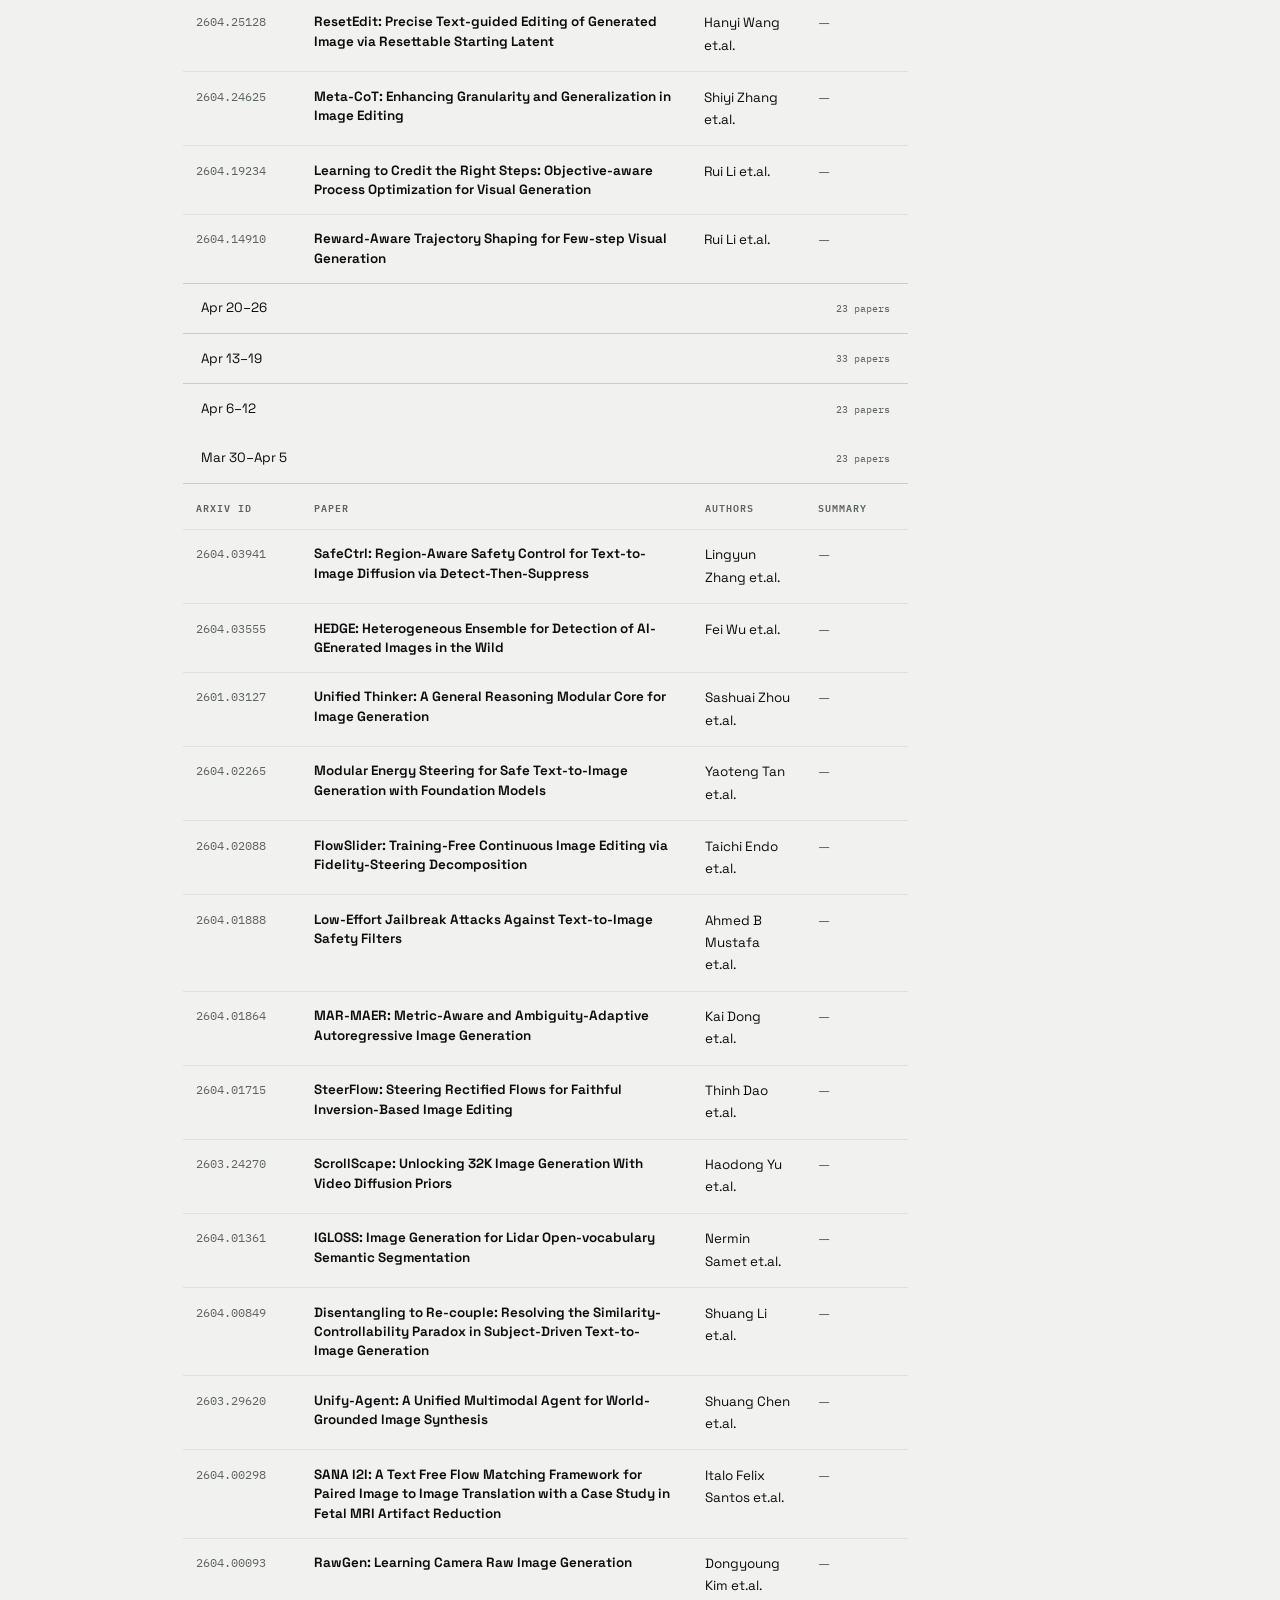
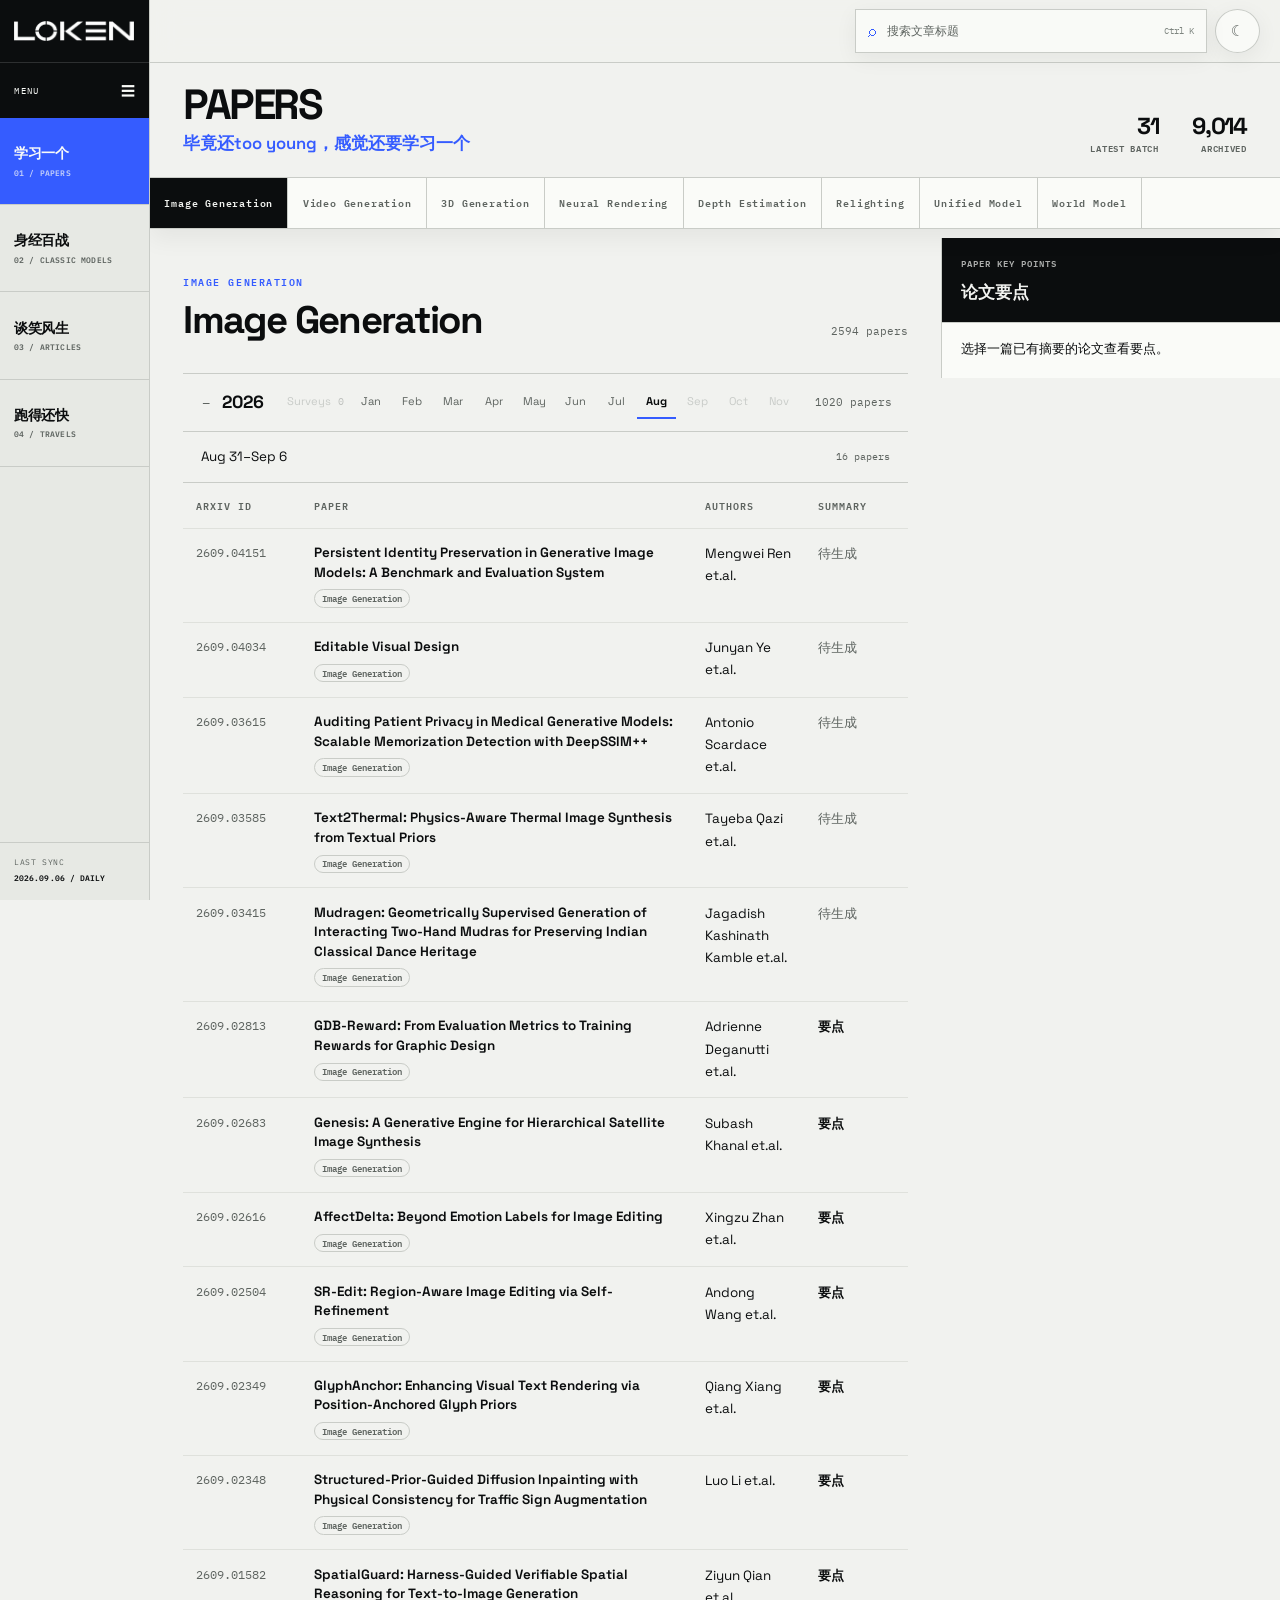
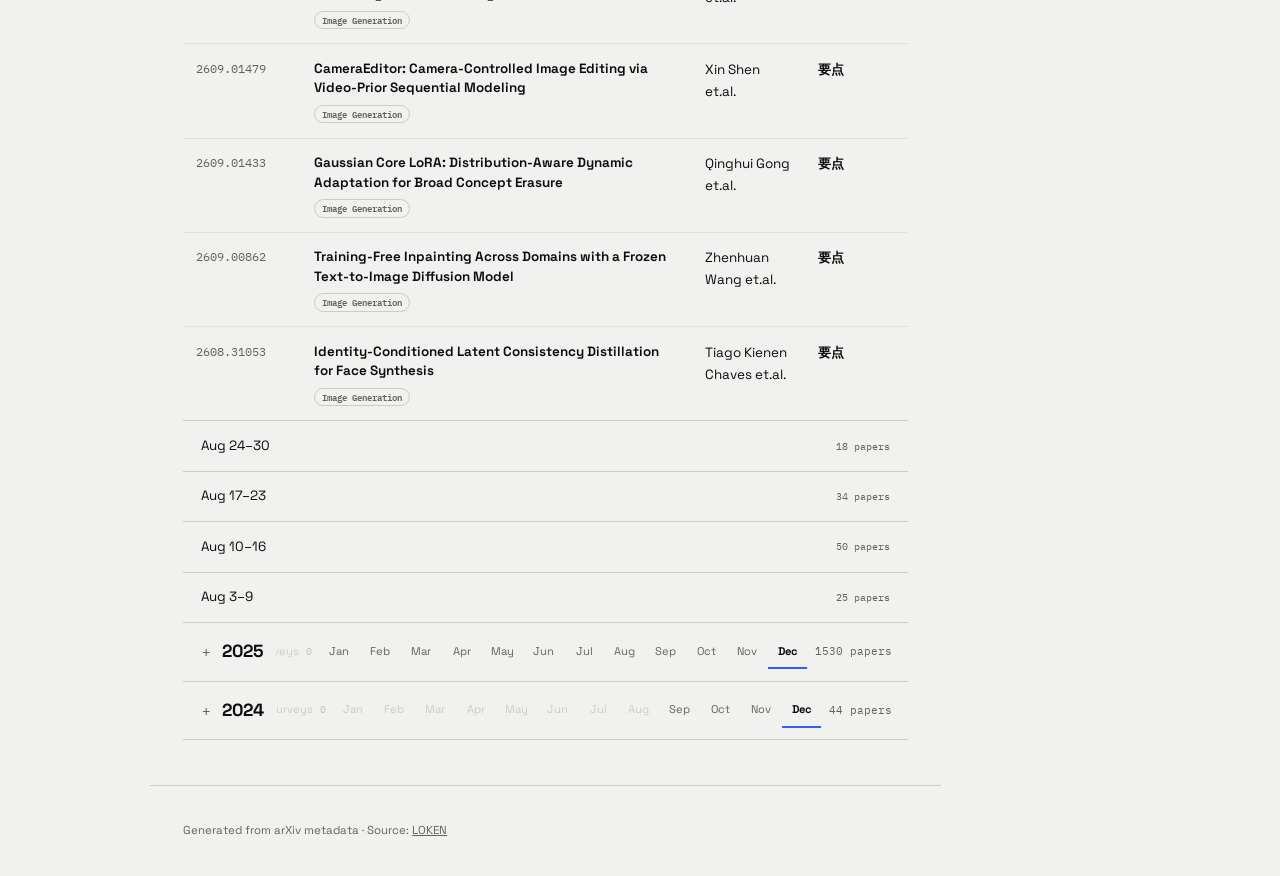
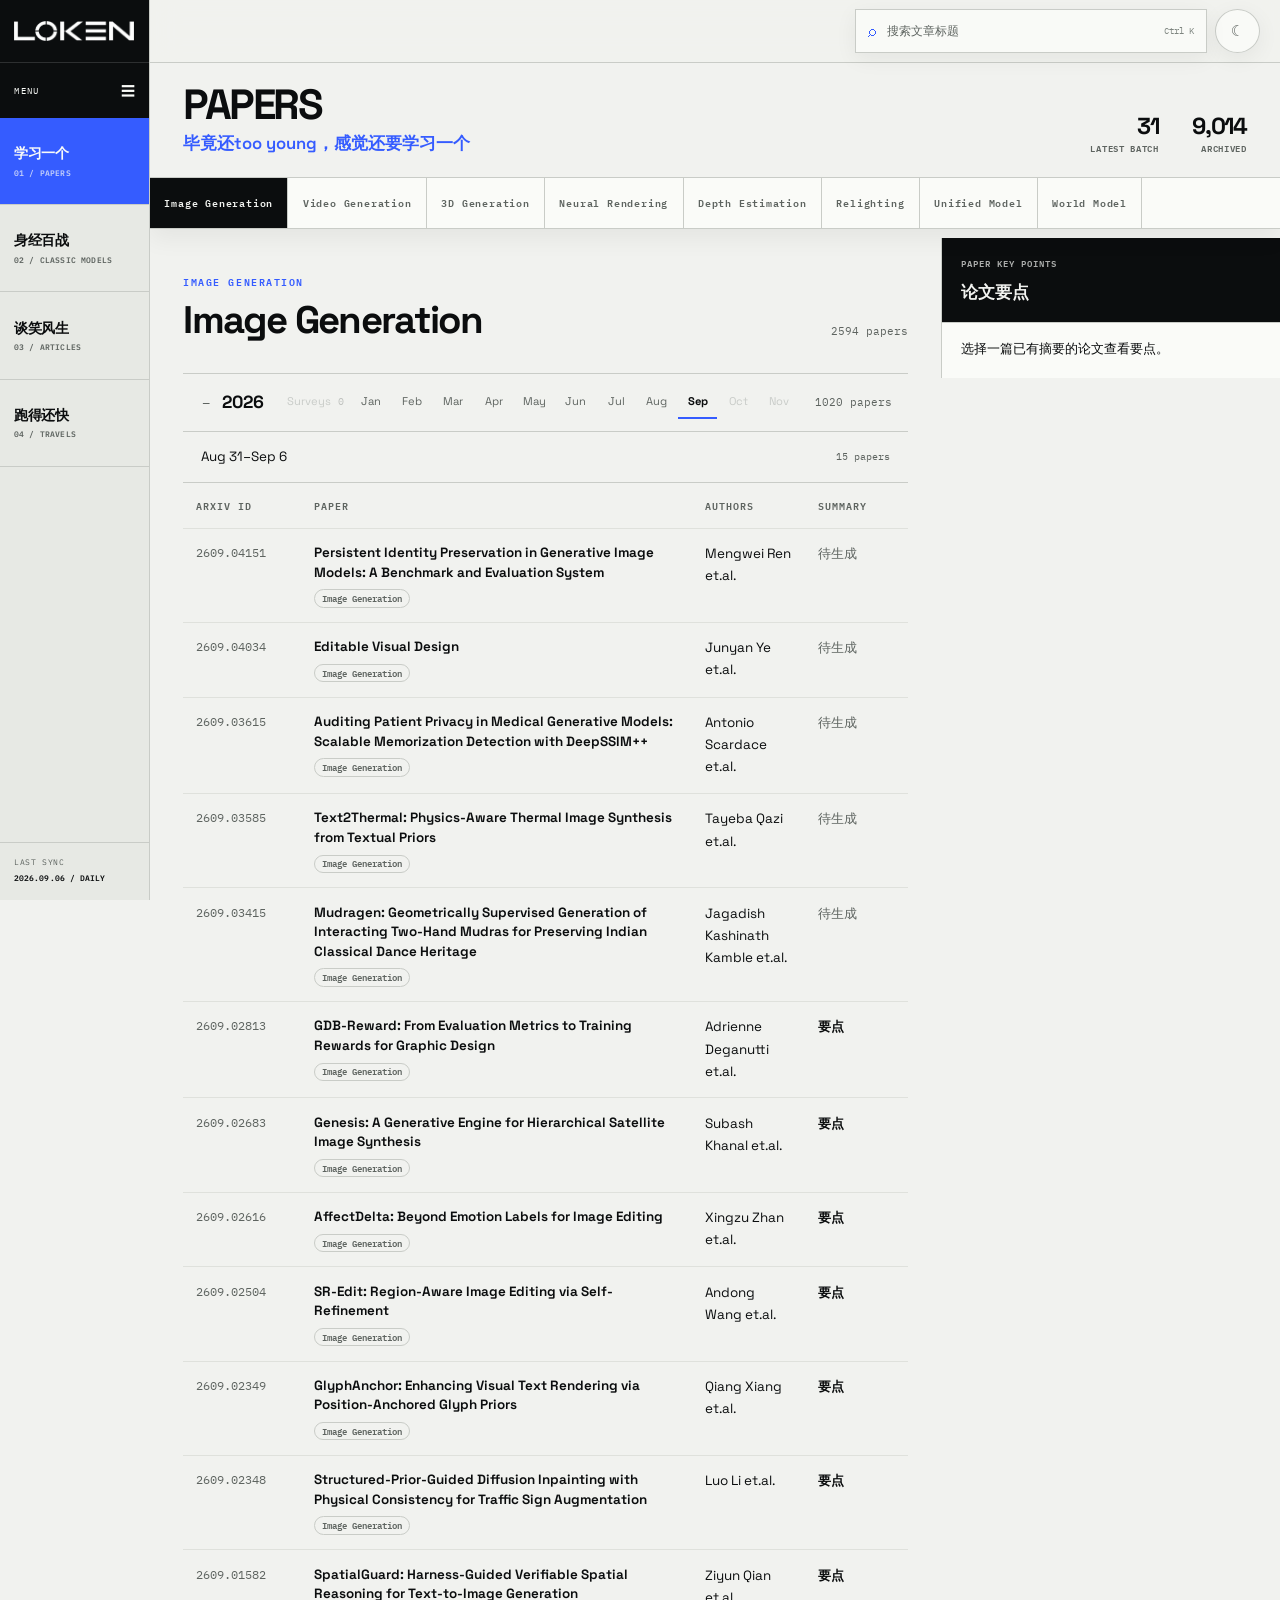
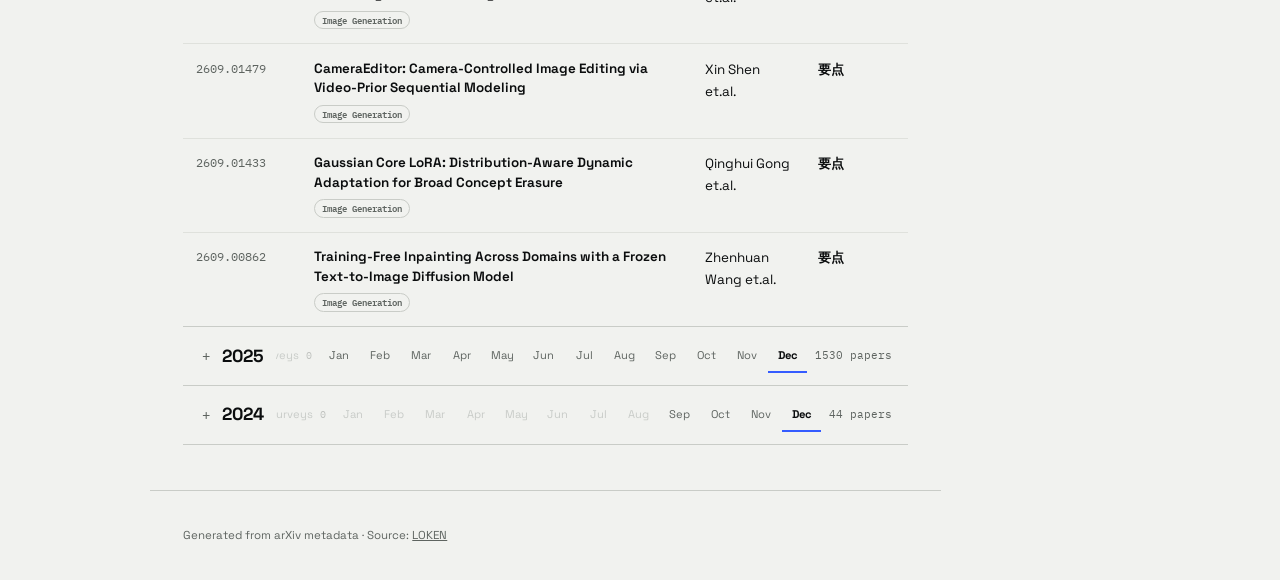
